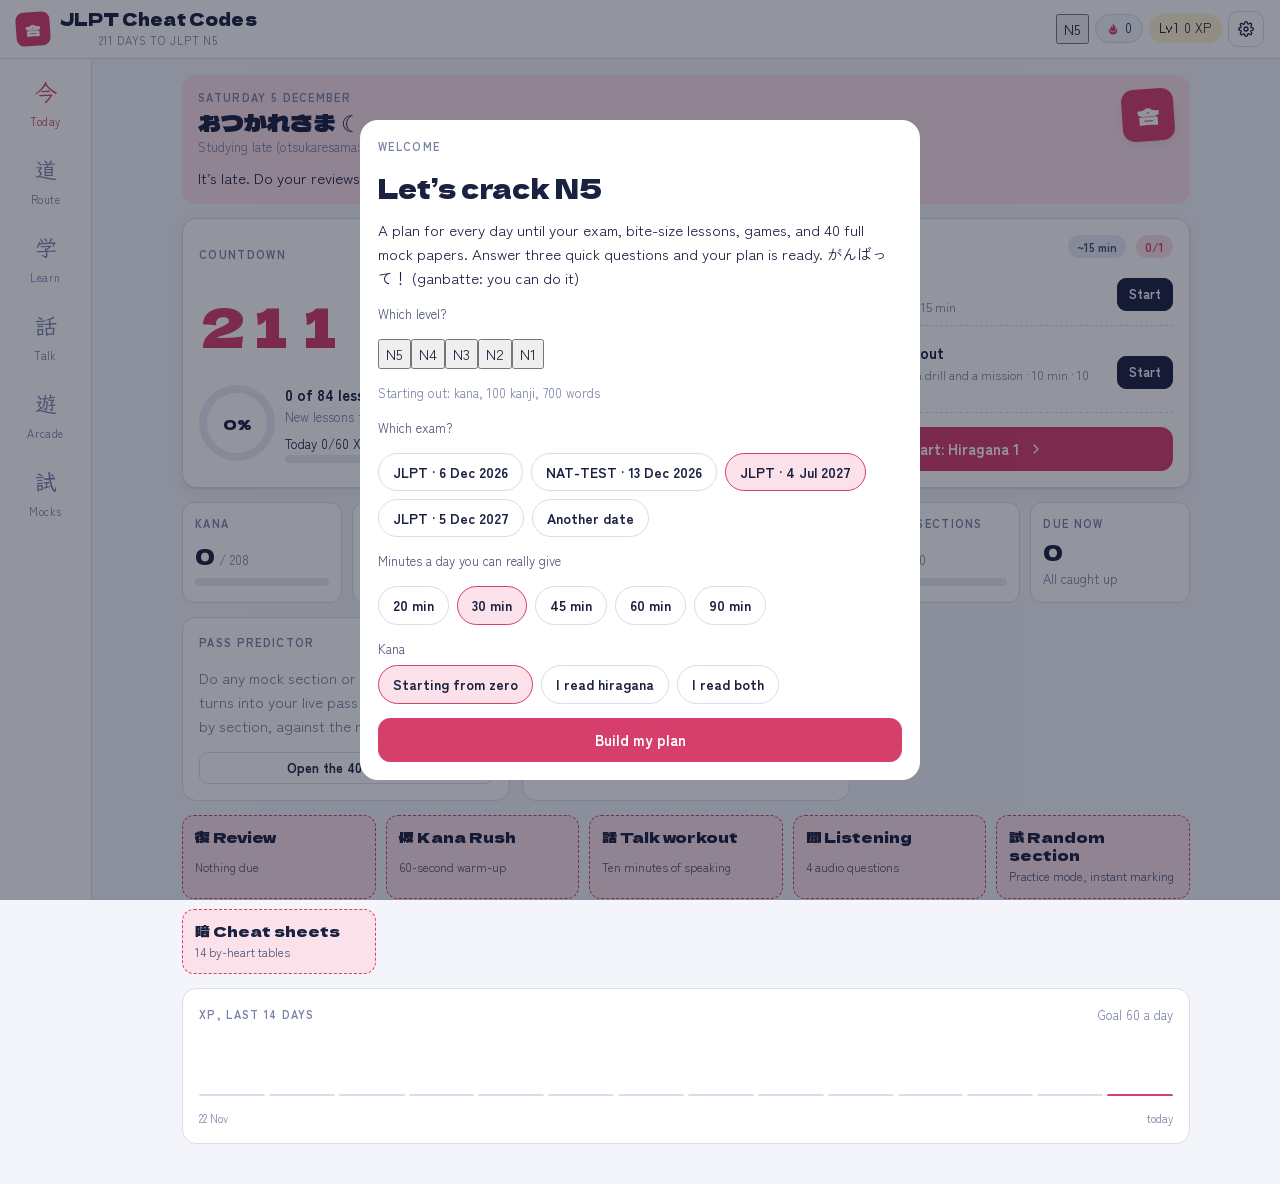
==== docs/index.html @ 8c256fee "Levels N5-N1, generated papers, Talk section, update checker Co-Authored-By: Claude Opus 5.5 <norepl" ====
<!doctype html>
<html lang="ja"><head><meta charset="utf-8"><meta name="viewport" content="width=device-width,initial-scale=1,viewport-fit=cover"><title>JLPT Cheat Codes</title><meta name="theme-color" content="#B3262E"><link rel="manifest" href="manifest.webmanifest"><link rel="icon" href="icon.svg" type="image/svg+xml"><link rel="apple-touch-icon" href="icon-192.png"><link rel="preconnect" href="https://fonts.googleapis.com"><link rel="preconnect" href="https://fonts.gstatic.com" crossorigin><link rel="stylesheet" href="https://fonts.googleapis.com/css2?family=Dela+Gothic+One&family=DotGothic16&family=Klee+One:wght@400;600&family=Zen+Kaku+Gothic+New:wght@400;500;700&display=swap"><style>

html{-webkit-text-size-adjust:100%}
/* Layout: app shell = sticky top bar + one scrolling view + bottom tab bar (left rail on wide screens).
   Identity: the JLPT answer sheet. Pink OMR ink, HB-pencil yellow for XP, indigo ink text, 合格 stamp. */
:root {
  --paper: #f3f5fa; --card: #ffffff; --ink: #1b2140; --ink2: #4b5375; --mute: #7a83a6; --line: #d8ddeb; --line2: #e8ebf4;
  --sheet: #d63f6b; --sheet2: #fbe2ea; --sheetink: #ffffff;
  --pencil: #e8a90a; --pencil2: #fff3cf;
  --good: #11865a; --good2: #dcf3e9; --bad: #c43434; --bad2: #fbe0e0; --warn: #b86e00; --warn2: #fdeed6;
  --shadow: 0 1px 2px rgba(27,33,64,.06), 0 4px 14px rgba(27,33,64,.06);
  --f-ui: "Zen Kaku Gothic New", "Hiragino Sans", "Noto Sans JP", "Noto Sans CJK JP", "Yu Gothic", system-ui, sans-serif;
  --f-disp: "Dela Gothic One", "Zen Kaku Gothic New", "Hiragino Sans", "Noto Sans CJK JP", system-ui, sans-serif;
  --f-glyph: "Klee One", "Hiragino Mincho ProN", "Noto Serif CJK JP", "Yu Mincho", serif;
  --f-pix: "DotGothic16", ui-monospace, "SFMono-Regular", Menlo, monospace;
  --r: 14px; --r2: 10px;
}
@media (prefers-color-scheme: dark) { :root:not([data-theme="light"]) {
  --paper: #0f1328; --card: #181e39; --ink: #e9ecf7; --ink2: #b3bad6; --mute: #8189ac; --line: #2c3459; --line2: #222a4b;
  --sheet: #ff6f97; --sheet2: #3b1d2c; --sheetink: #1a0f17;
  --pencil: #ffc73a; --pencil2: #3a3016;
  --good: #3fd69c; --good2: #143326; --bad: #ff7b7b; --bad2: #3c1a20; --warn: #ffb54d; --warn2: #3a2a12;
  --shadow: 0 1px 2px rgba(0,0,0,.3), 0 6px 18px rgba(0,0,0,.25); color-scheme: dark; } }
:root[data-theme="dark"] {
  --paper: #0f1328; --card: #181e39; --ink: #e9ecf7; --ink2: #b3bad6; --mute: #8189ac; --line: #2c3459; --line2: #222a4b;
  --sheet: #ff6f97; --sheet2: #3b1d2c; --sheetink: #1a0f17;
  --pencil: #ffc73a; --pencil2: #3a3016;
  --good: #3fd69c; --good2: #143326; --bad: #ff7b7b; --bad2: #3c1a20; --warn: #ffb54d; --warn2: #3a2a12;
  --shadow: 0 1px 2px rgba(0,0,0,.3), 0 6px 18px rgba(0,0,0,.25); color-scheme: dark; }

* { box-sizing: border-box; }
html, body { height: 100%; }
body { margin: 0; background: var(--paper); color: var(--ink); font: 15px/1.6 var(--f-ui); -webkit-tap-highlight-color: transparent; }
body::before { content: ""; position: fixed; inset: 0 0 auto; height: env(safe-area-inset-top, 0px); z-index: 30; background: var(--card); }
button, input, select { font: inherit; color: inherit; }
button { cursor: pointer; }
:focus-visible { outline: 3px solid var(--pencil); outline-offset: 2px; }
a { color: var(--sheet); }
h1, h2, h3 { text-wrap: balance; margin: 0; line-height: 1.25; }
.jp { font-family: var(--f-ui); }
.glyph { font-family: var(--f-glyph); }
.mute { color: var(--mute); }
.small { font-size: 13px; }
.num { font-variant-numeric: tabular-nums; }
[hidden] { display: none !important; }

/* ---------- shell ---------- */
.shell { min-height: 100%; display: grid; grid-template-rows: auto 1fr auto; }
.top { position: sticky; top: env(safe-area-inset-top, 0px); z-index: 20; background: var(--card); border-bottom: 1px solid var(--line);
  padding-block: 8px; padding-left: max(16px, env(safe-area-inset-left, 0px)); padding-right: max(16px, env(safe-area-inset-right, 0px));
  display: flex; align-items: center; gap: 10px; }
.brand { display: flex; align-items: center; gap: 10px; min-width: 0; background: none; border: 0; padding: 0; }
.seal { width: 34px; height: 34px; border-radius: 8px; border: 0; padding: 0; background: var(--sheet); color: var(--sheetink); display: grid; place-items: center;
  font: 15px/1 var(--f-disp); transform: rotate(-4deg); flex: none; cursor: pointer; transition: transform .2s; }
.seal:hover { transform: rotate(4deg) scale(1.06); }
.seal:active { transform: rotate(-10deg) scale(.92); }
.seal.big { width: 52px; height: 52px; border-radius: 12px; font-size: 22px; box-shadow: var(--shadow); }
.brand b { font: 17px/1.1 var(--f-disp); letter-spacing: .01em; white-space: nowrap; }
.brand small { display: block; font-size: 11px; color: var(--mute); letter-spacing: .08em; text-transform: uppercase; }
.chips { margin-left: auto; display: flex; gap: 6px; align-items: center; }
.chip { display: inline-flex; align-items: center; gap: 5px; border: 1px solid var(--line); background: var(--paper); border-radius: 999px;
  padding: 3px 10px; font-size: 13px; white-space: nowrap; }
.chip.xp { border-color: transparent; background: var(--pencil2); color: var(--ink); }
.chip.xp i { font-style: normal; font-family: var(--f-pix); }
.iconbtn { width: 36px; height: 36px; border-radius: 10px; border: 1px solid var(--line); background: var(--card); display: grid; place-items: center; flex: none; }
.iconbtn svg { width: 18px; height: 18px; }
main#view { padding-block: 16px calc(96px + env(safe-area-inset-bottom, 0px)); padding-left: max(16px, env(safe-area-inset-left, 0px)); padding-right: max(16px, env(safe-area-inset-right, 0px));
  width: 100%; max-width: 1040px; margin: 0 auto; min-width: 0; }
.tabs { position: fixed; left: 0; right: 0; bottom: 0; z-index: 20; background: var(--card); border-top: 1px solid var(--line);
  display: grid; grid-template-columns: repeat(5, 1fr);
  padding-bottom: env(safe-area-inset-bottom, 0px); padding-left: max(16px, env(safe-area-inset-left, 0px)); padding-right: max(16px, env(safe-area-inset-right, 0px)); }
.tabs button { border: 0; background: none; padding: 6px 2px 8px; display: grid; justify-items: center; gap: 0; color: var(--mute); }
.tabs .k { font: 22px/1.15 var(--f-glyph); font-weight: 600; }
.tabs .l { font-size: 11px; letter-spacing: .04em; }
.tabs button[aria-current="page"] { color: var(--sheet); }
.tabs button[aria-current="page"] .k { transform: scale(1.06); }
@media (min-width: 900px) {
  .shell { grid-template-columns: 92px 1fr; grid-template-rows: auto 1fr; }
  .top { grid-column: 1 / -1; }
  .tabs { position: sticky; top: 60px; align-self: start; height: calc(100vh - 60px); grid-template-columns: 1fr; grid-auto-rows: 78px;
    border-top: 0; border-right: 1px solid var(--line); padding: 12px 0 0; grid-column: 1; grid-row: 2; }
  main#view { grid-column: 2; grid-row: 2; }
  main#view { padding-bottom: 40px; }
}

/* ---------- generic blocks ---------- */
.stack { display: grid; gap: 14px; }
.row { display: flex; gap: 10px; align-items: center; flex-wrap: wrap; }
.grid { display: grid; gap: 12px; grid-template-columns: repeat(auto-fill, minmax(220px, 1fr)); }
.grid.two { grid-template-columns: repeat(auto-fill, minmax(300px, 1fr)); }
.card { background: var(--card); border: 1px solid var(--line); border-radius: var(--r); padding: 16px; min-width: 0; }
.card.flat { box-shadow: none; }
.card.lift { box-shadow: var(--shadow); }
.card h2 { font: 18px/1.3 var(--f-disp); }
.card h3 { font-size: 16px; font-weight: 700; }
.eyebrow { font-size: 11px; letter-spacing: .12em; text-transform: uppercase; color: var(--mute); font-weight: 700; }
.pagehead { display: grid; gap: 4px; margin-bottom: 4px; }
.pagehead h1 { font: 26px/1.2 var(--f-disp); }
.pagehead p { margin: 0; color: var(--ink2); max-width: 62ch; }
.back { border: 0; background: none; color: var(--ink2); padding: 0; display: inline-flex; gap: 6px; align-items: center; font-size: 14px; width: max-content; }
.btn { border: 1px solid var(--line); background: var(--card); border-radius: 12px; padding: 9px 16px; font-weight: 700; display: inline-flex; gap: 8px; align-items: center; justify-content: center; }
.btn.primary { background: var(--ink); color: var(--paper); border-color: var(--ink); }
.btn.pink { background: var(--sheet); color: var(--sheetink); border-color: var(--sheet); }
.btn.ghost { background: transparent; }
.btn.small { padding: 5px 11px; font-size: 13px; border-radius: 9px; }
.btn.block { width: 100%; }
.btn:disabled { opacity: .45; cursor: default; }
.btn:not(:disabled):active { transform: translateY(1px); }
.pill { display: inline-flex; align-items: center; gap: 4px; padding: 2px 9px; border-radius: 999px; font-size: 12px; font-weight: 700; background: var(--line2); color: var(--ink2); white-space: nowrap; }
.pill.good { background: var(--good2); color: var(--good); }
.pill.bad { background: var(--bad2); color: var(--bad); }
.pill.warn { background: var(--warn2); color: var(--warn); }
.pill.pink { background: var(--sheet2); color: var(--sheet); }
.pill.gold { background: var(--pencil2); color: var(--ink); }
.bar { height: 8px; border-radius: 99px; background: var(--line2); overflow: hidden; }
.bar > i { display: block; height: 100%; background: var(--sheet); border-radius: 99px; transition: width .4s; }
.bar.gold > i { background: var(--pencil); }
.bar.good > i { background: var(--good); }
.kv { display: grid; grid-template-columns: auto 1fr; gap: 4px 12px; }
.sep { height: 1px; background: var(--line); margin: 4px 0; }
.note { border-left: 3px solid var(--pencil); background: var(--pencil2); padding: 10px 12px; border-radius: 0 10px 10px 0; color: var(--ink); }
.note.pink { border-color: var(--sheet); background: var(--sheet2); }
.table-wrap { overflow-x: auto; }
table.t { border-collapse: collapse; width: 100%; min-width: 280px; }
table.t th, table.t td { border-bottom: 1px solid var(--line); padding: 7px 10px; text-align: left; vertical-align: top; }
table.t th { font-size: 12px; text-transform: uppercase; letter-spacing: .06em; color: var(--mute); }
.list { display: grid; gap: 8px; }
.li { display: flex; gap: 12px; align-items: center; padding: 12px 14px; border: 1px solid var(--line); border-radius: 12px; background: var(--card); text-align: left; width: 100%; }
.li .mark { width: 42px; height: 42px; border-radius: 10px; display: grid; place-items: center; font: 22px/1 var(--f-glyph); font-weight: 600; background: var(--sheet2); color: var(--sheet); flex: none; }
.li .body { min-width: 0; flex: 1; }
.li .body b { display: block; }
.li .body span { display: block; font-size: 13px; color: var(--mute); }
.li .end { margin-left: auto; display: grid; justify-items: end; gap: 4px; flex: none; }

/* ---------- home ---------- */
.hero { display: grid; gap: 14px; grid-template-columns: 1.3fr 1fr; }
@media (max-width: 760px) { .hero { grid-template-columns: 1fr; } }
.count { display: flex; gap: 16px; align-items: center; }
.count .big { font: 54px/1 var(--f-disp); color: var(--sheet); font-variant-numeric: tabular-nums; }
.count .lbl { font-size: 13px; color: var(--ink2); }
.ring { --p: 0; width: 76px; height: 76px; border-radius: 50%; background: conic-gradient(var(--pencil) calc(var(--p) * 1%), var(--line2) 0); display: grid; place-items: center; flex: none; }
.ring > span { width: 60px; height: 60px; border-radius: 50%; background: var(--card); display: grid; place-items: center; font: 15px/1 var(--f-disp); }
.mission .task { display: flex; gap: 10px; align-items: center; padding: 9px 0; border-bottom: 1px dashed var(--line); }
.mission .task:last-child { border-bottom: 0; }
.bub { width: 22px; height: 22px; border-radius: 50%; border: 2px solid var(--sheet); flex: none; display: grid; place-items: center; font-size: 12px; font-weight: 700; color: var(--sheet); background: var(--card); }
.bub.on { background: var(--sheet); color: var(--sheetink); }
.task .t { flex: 1; min-width: 0; }
.task .t small { color: var(--mute); display: block; font-size: 12px; }
.tiles { display: grid; gap: 10px; grid-template-columns: repeat(auto-fill, minmax(150px, 1fr)); }
.tile { background: var(--card); border: 1px solid var(--line); border-radius: 12px; padding: 12px; display: grid; gap: 6px; text-align: left; }
.tile .v { font: 22px/1.1 var(--f-disp); font-variant-numeric: tabular-nums; }
.tile .v small { font: 13px var(--f-ui); color: var(--mute); }
.quick { display: grid; gap: 10px; grid-template-columns: repeat(auto-fill, minmax(160px, 1fr)); }
.quick button { border: 1px dashed var(--sheet); background: var(--sheet2); color: var(--ink); border-radius: 12px; padding: 12px; text-align: left; display: grid; gap: 2px; }
.quick button b { font: 15px/1.2 var(--f-disp); }
.quick button span { font-size: 12px; color: var(--ink2); }
.spark { width: 100%; height: 56px; display: block; }

/* ---------- stepper (memorise / understand / test) ---------- */
.steps { display: grid; grid-template-columns: repeat(3, 1fr); gap: 6px; background: var(--line2); padding: 5px; border-radius: 14px; }
.steps button { border: 0; background: transparent; border-radius: 10px; padding: 8px 6px; display: grid; justify-items: center; gap: 0; color: var(--ink2); }
.steps button b { font: 15px/1.2 var(--f-disp); }
.steps button span { font-size: 11px; letter-spacing: .08em; text-transform: uppercase; }
.steps button[aria-selected="true"] { background: var(--card); color: var(--ink); box-shadow: var(--shadow); }
.steps button[aria-selected="true"] b { color: var(--sheet); }

/* ---------- flashcards ---------- */
.fc-wrap { display: grid; justify-items: center; gap: 12px; }
.fc { width: min(100%, 440px); min-height: 280px; perspective: 1000px; background: none; border: 0; padding: 0; }
.fc .in { position: relative; width: 100%; min-height: 280px; transition: transform .45s; transform-style: preserve-3d; }
.fc.flip .in { transform: rotateY(180deg); }
.fc .face { position: absolute; inset: 0; backface-visibility: hidden; -webkit-backface-visibility: hidden; background: var(--card); border: 1px solid var(--line);
  border-radius: 18px; box-shadow: var(--shadow); display: grid; place-items: center; padding: 18px; text-align: center; }
.fc .rear { transform: rotateY(180deg); }
.fc .big { font: 96px/1.1 var(--f-glyph); font-weight: 600; }
.fc .mid { font: 40px/1.2 var(--f-glyph); font-weight: 600; }
.fc .sub { color: var(--ink2); font-size: 15px; }
.fc .hint { position: absolute; bottom: 10px; left: 0; right: 0; font-size: 12px; color: var(--mute); }
@media (prefers-reduced-motion: reduce) { .fc .in { transition: none; } }
.fc-actions { display: grid; grid-template-columns: repeat(2, minmax(0, 1fr)); gap: 10px; width: min(100%, 440px); }
.dots { display: flex; gap: 4px; flex-wrap: wrap; justify-content: center; max-width: 440px; }
.dots i { width: 8px; height: 8px; border-radius: 50%; background: var(--line); }
.dots i.on { background: var(--sheet); }
.dots i.ok { background: var(--good); }

/* ---------- quiz ---------- */
.quiz { display: grid; gap: 14px; max-width: 720px; }
.qhead { display: flex; gap: 10px; align-items: center; }
.qhead .bar { flex: 1; }
.combo { font: 14px/1 var(--f-pix); color: var(--pencil); min-width: 40px; text-align: right; }
.prompt { background: var(--card); border: 1px solid var(--line); border-radius: 16px; padding: 18px; text-align: center; }
.prompt .q { font-size: 20px; line-height: 1.7; }
.prompt .q.huge { font: 72px/1.15 var(--f-glyph); font-weight: 600; }
.prompt .q.large { font: 36px/1.3 var(--f-glyph); font-weight: 600; }
.prompt .ask { font-size: 13px; color: var(--mute); margin-bottom: 6px; }
.opts { display: grid; gap: 8px; }
.opts.two { grid-template-columns: repeat(2, minmax(0, 1fr)); }
.opt { display: flex; gap: 12px; align-items: center; text-align: left; border: 1.5px solid var(--line); background: var(--card); border-radius: 12px; padding: 11px 14px; font-size: 17px; min-height: 52px; width: 100%; }
.opt .o { width: 26px; height: 26px; border-radius: 50%; border: 2px solid var(--sheet); color: var(--sheet); font-size: 13px; font-weight: 800; display: grid; place-items: center; flex: none; }
.opt:hover:not(:disabled) { border-color: var(--sheet); }
.opt.sel { border-color: var(--sheet); background: var(--sheet2); }
.opt.sel .o { background: var(--sheet); color: var(--sheetink); }
.opt.ok { border-color: var(--good); background: var(--good2); }
.opt.ok .o { background: var(--good); border-color: var(--good); color: var(--card); }
.opt.no { border-color: var(--bad); background: var(--bad2); }
.opt.no .o { background: var(--bad); border-color: var(--bad); color: var(--card); }
.opt:disabled { cursor: default; }
.feedback { border-radius: 12px; padding: 10px 14px; font-size: 14px; }
.feedback.ok { background: var(--good2); color: var(--ink); border-left: 4px solid var(--good); }
.feedback.no { background: var(--bad2); color: var(--ink); border-left: 4px solid var(--bad); }
.shake { animation: shake .35s; }
@keyframes shake { 20% { transform: translateX(-6px); } 40% { transform: translateX(6px); } 60% { transform: translateX(-4px); } 80% { transform: translateX(4px); } }
@media (prefers-reduced-motion: reduce) { .shake { animation: none; } }
.result { text-align: center; display: grid; gap: 10px; justify-items: center; padding: 10px 0; }
.result .score { font: 56px/1 var(--f-disp); }
.stamp { display: inline-grid; place-items: center; width: 120px; height: 120px; border: 5px solid var(--sheet); color: var(--sheet); border-radius: 50%;
  font: 34px/1 var(--f-disp); transform: rotate(-12deg); opacity: .92; position: relative; }
.stamp::after { content: ""; position: absolute; inset: 6px; border: 2px solid var(--sheet); border-radius: 50%; }
.stamp.fail { border-color: var(--mute); color: var(--mute); }
.stamp.fail::after { border-color: var(--mute); }
.stamp.pop { animation: stamp .5s cubic-bezier(.2,1.6,.4,1); }
@keyframes stamp { from { transform: rotate(-12deg) scale(2.2); opacity: 0; } to { transform: rotate(-12deg) scale(1); opacity: .92; } }
@media (prefers-reduced-motion: reduce) { .stamp.pop { animation: none; } }

/* ---------- kana / kanji grids ---------- */
.kgrid { display: grid; grid-template-columns: repeat(5, minmax(0, 1fr)); gap: 6px; max-width: 520px; }
.kcell { border: 1px solid var(--line); background: var(--card); border-radius: 10px; padding: 6px 2px; display: grid; justify-items: center; gap: 0; }
.kcell b { font: 30px/1.15 var(--f-glyph); font-weight: 600; }
.kcell span { font-size: 11px; color: var(--mute); }
.kcell.ok { border-color: var(--good); background: var(--good2); }
.kcell.blank { visibility: hidden; }
.pairs { display: grid; gap: 10px; grid-template-columns: repeat(auto-fill, minmax(230px, 1fr)); }
.pair { display: flex; gap: 12px; align-items: center; }
.pair .gl { font: 54px/1 var(--f-glyph); font-weight: 600; min-width: 64px; text-align: center; }
.kjgrid { display: grid; gap: 6px; grid-template-columns: repeat(auto-fill, minmax(54px, 1fr)); }
.kj { border: 1px solid var(--line); background: var(--card); border-radius: 10px; font: 28px/1.4 var(--f-glyph); font-weight: 600; padding: 4px 0; }
.kj.ok { border-color: var(--good); background: var(--good2); }
.kj.seen { border-color: var(--pencil); }
.ex { display: grid; gap: 6px; }
.ex .exl { display: flex; gap: 10px; align-items: baseline; flex-wrap: wrap; }
.ex .exl b { font-size: 18px; }
.say { border: 1px solid var(--line); background: var(--card); width: 32px; height: 32px; border-radius: 50%; display: inline-grid; place-items: center; flex: none; color: var(--sheet); }
.say svg { width: 15px; height: 15px; }
.search { width: 100%; border: 1px solid var(--line); background: var(--card); border-radius: 12px; padding: 10px 12px; }
.seg { display: inline-flex; border: 1px solid var(--line); border-radius: 10px; overflow: hidden; }
.seg button { border: 0; background: var(--card); padding: 6px 12px; font-size: 13px; }
.seg button[aria-pressed="true"] { background: var(--ink); color: var(--paper); }
select.sel { border: 1px solid var(--line); background: var(--card); border-radius: 10px; padding: 8px 10px; max-width: 100%; min-width: 0; }
input.field { border: 1px solid var(--line); background: var(--card); border-radius: 10px; padding: 8px 10px; max-width: 100%; min-width: 0; }
label.fl { display: grid; gap: 4px; font-size: 13px; color: var(--ink2); }

/* ---------- grammar ---------- */
.gpt { border: 1px solid var(--line); border-radius: 14px; background: var(--card); padding: 14px 16px; display: grid; gap: 8px; }
.gpt .pat { font: 17px/1.5 var(--f-ui); font-weight: 700; color: var(--sheet); }
.gpt .tip { font-size: 13px; color: var(--ink2); background: var(--line2); border-radius: 8px; padding: 6px 10px; }
.gex { display: flex; gap: 8px; align-items: flex-start; }
.gex .jp { font-size: 17px; }
.gex .en { font-size: 13px; color: var(--mute); }

/* ---------- vault ---------- */
.vrow { display: grid; grid-template-columns: minmax(0, 1fr) minmax(0, 1.2fr); gap: 10px; padding: 9px 0; border-bottom: 1px dashed var(--line); align-items: center; }
.vrow .a { font-weight: 700; font-size: 16px; }
.vrow .b { color: var(--ink2); }
.vrow .b.cover { background: var(--line2); color: transparent; border-radius: 6px; cursor: pointer; user-select: none; }

/* ---------- arcade ---------- */
.arcade { display: grid; gap: 12px; grid-template-columns: repeat(auto-fill, minmax(240px, 1fr)); }
.game { border: 0; border-radius: 16px; padding: 16px; text-align: left; display: grid; gap: 6px; background: var(--ink); color: var(--paper); position: relative; overflow: hidden; min-height: 130px; }
.game .gk { position: absolute; right: -6px; bottom: -18px; font: 92px/1 var(--f-glyph); font-weight: 600; opacity: .14; }
.game b { font: 19px/1.2 var(--f-disp); }
.game span { font-size: 13px; opacity: .85; max-width: 26ch; }
.game .hi { font: 13px var(--f-pix); color: var(--pencil); }
.hud { display: flex; gap: 10px; align-items: center; font-family: var(--f-pix); font-size: 16px; }
.hud .box { border: 1px solid var(--line); background: var(--card); border-radius: 10px; padding: 4px 10px; }
.hud .timer { color: var(--sheet); }
.lives i { color: var(--sheet); font-style: normal; }
.arena { min-height: 300px; display: grid; gap: 14px; align-content: start; }
.match { display: grid; grid-template-columns: repeat(4, minmax(0, 1fr)); gap: 8px; }
.mt { min-height: 74px; border-radius: 12px; border: 1.5px solid var(--line); background: var(--card); font-size: 15px; padding: 6px; }
.mt.k { font: 30px/1 var(--f-glyph); font-weight: 600; }
.mt.sel { border-color: var(--sheet); background: var(--sheet2); }
.mt.done { visibility: hidden; }
.mt.bad { border-color: var(--bad); }
@media (max-width: 420px) { .match { grid-template-columns: repeat(3, minmax(0, 1fr)); } }

/* ---------- mock exam ---------- */
.papers { display: grid; gap: 8px; grid-template-columns: repeat(auto-fill, minmax(104px, 1fr)); }
.paper { border: 1px solid var(--line); background: var(--card); border-radius: 12px; padding: 10px; text-align: left; display: grid; gap: 4px; position: relative; min-height: 92px; }
.paper .pn { font: 24px/1 var(--f-disp); }
.paper .sec3 { display: flex; gap: 4px; }
.paper .sec3 i { flex: 1; height: 6px; border-radius: 3px; background: var(--line2); }
.paper .sec3 i.on { background: var(--sheet); }
.paper .mini-stamp { position: absolute; top: 8px; right: 8px; font: 12px/1 var(--f-disp); color: var(--sheet); border: 2px solid var(--sheet); border-radius: 50%;
  width: 40px; height: 40px; display: grid; place-items: center; transform: rotate(-12deg); }
.exambar { position: sticky; top: calc(env(safe-area-inset-top, 0px) + 53px); z-index: 10; background: var(--card); border: 1px solid var(--line); border-radius: 12px;
  padding: 8px 12px; display: flex; gap: 10px; align-items: center; box-shadow: var(--shadow); }
.exambar .clock { font: 20px/1 var(--f-pix); color: var(--sheet); min-width: 64px; }
.exambar .clock.low { color: var(--bad); }
.mh { border-left: 5px solid var(--ink); background: var(--card); border-radius: 0 12px 12px 0; padding: 10px 14px; display: grid; gap: 4px; }
.mh .mn { display: inline-block; border: 2px solid var(--ink); padding: 0 8px; font-weight: 800; margin-right: 8px; }
.mh .ja { font-size: 15px; line-height: 1.7; }
.mh .en { font-size: 12px; color: var(--mute); }
.qcard { background: var(--card); border: 1px solid var(--line); border-radius: 14px; padding: 14px; display: grid; gap: 10px; scroll-margin-top: 130px; }
.qcard .qn { display: inline-grid; place-items: center; min-width: 30px; height: 26px; border: 1.5px solid var(--ink); font-weight: 800; padding: 0 4px; margin-right: 8px; font-size: 14px; }
.qcard .stem { font-size: 18px; line-height: 1.9; }
.qcard.wrong { border-color: var(--bad); }
.qcard.right { border-color: var(--good); }
.ul { text-decoration: underline; text-decoration-thickness: 2px; text-underline-offset: 5px; }
.blank, .ulb { white-space: nowrap; }
.sl { display: inline-block; width: 58px; border-bottom: 2px solid var(--ink); margin: 0 3px; height: 1.3em; vertical-align: baseline; }
.sl.star { text-align: center; border-bottom-color: var(--sheet); color: var(--sheet); font-weight: 800; }
.bx { display: inline-grid; place-items: center; min-width: 28px; height: 24px; border: 1.5px solid var(--ink); font-size: 13px; font-weight: 800; margin: 0 3px; padding: 0 3px; line-height: 1; vertical-align: middle; }
.pbox { border: 1.5px solid var(--ink); border-radius: 6px; padding: 12px 14px; background: var(--card); font-size: 17px; line-height: 1.9; }
.pbox .pt { text-align: center; font-weight: 800; margin-bottom: 4px; }
.pbox p { margin: 0 0 .5em; text-indent: 1em; }
.lead, .intro { font-size: 15px; color: var(--ink2); }
.jbox { border: 1.5px solid var(--ink); border-radius: 6px; padding: 10px; background: var(--card); }
.jbox .jt { text-align: center; font-weight: 800; margin-bottom: 6px; }
.jtab { border-collapse: collapse; width: 100%; min-width: 300px; font-size: 15px; }
.jtab th, .jtab td { border: 1px solid var(--ink2); padding: 5px 8px; text-align: center; }
.jtab th { background: var(--line2); }
.jn { font-size: 14px; margin-top: 6px; }
.why { font-size: 14px; background: var(--line2); border-radius: 10px; padding: 8px 12px; }
.script { font-size: 14px; background: var(--line2); border-radius: 10px; padding: 8px 12px; display: grid; gap: 3px; }
.script b { color: var(--sheet); margin-right: 4px; }
.playbtn { display: inline-flex; align-items: center; gap: 8px; border: 2px solid var(--sheet); color: var(--sheet); background: var(--card); border-radius: 999px; padding: 6px 14px; font-weight: 800; }
.playbtn.playing { background: var(--sheet); color: var(--sheetink); }
.playbtn:disabled { border-color: var(--line); color: var(--mute); }
.scene { display: inline-block; background: var(--pencil2); border-radius: 6px; padding: 0 6px; font-size: 12px; font-weight: 800; margin-right: 6px; }
.omr { display: grid; grid-template-columns: repeat(auto-fill, minmax(118px, 1fr)); gap: 6px 12px; }
.omr button { border: 0; background: none; display: flex; gap: 6px; align-items: center; padding: 3px 0; font-size: 13px; }
.omr .n { width: 26px; text-align: right; font-weight: 700; }
.omr .bb { display: flex; gap: 3px; }
.omr .bb i { width: 14px; height: 14px; border-radius: 50%; border: 1.5px solid var(--sheet); }
.omr .bb i.on { background: var(--sheet); }
.omr .bb i.ok { background: var(--good); border-color: var(--good); }
.omr .bb i.no { background: var(--bad); border-color: var(--bad); }
.scorebig { display: grid; gap: 10px; grid-template-columns: repeat(auto-fill, minmax(150px, 1fr)); }
.sb { border: 1px solid var(--line); border-radius: 12px; padding: 12px; background: var(--card); display: grid; gap: 4px; }
.sb .v { font: 26px/1 var(--f-disp); font-variant-numeric: tabular-nums; }
.sb.good { border-color: var(--good); }
.sb.bad { border-color: var(--bad); }

/* ---------- plan ---------- */
.week { display: grid; gap: 8px; }
.week h3 { font: 15px var(--f-disp); color: var(--ink2); margin-top: 6px; }
.sess { display: grid; grid-template-columns: auto 1fr auto; gap: 12px; align-items: center; padding: 10px 12px; border: 1px solid var(--line); border-radius: 12px; background: var(--card); text-align: left; width: 100%; }
.sess .d { width: 46px; text-align: center; }
.sess .d b { display: block; font: 18px/1 var(--f-disp); }
.sess .d span { font-size: 11px; color: var(--mute); }
.sess.today { border: 2px solid var(--sheet); }
.sess.done { opacity: .62; }
.sess .tags { display: flex; gap: 4px; flex-wrap: wrap; }
.phase { font-size: 11px; font-weight: 800; letter-spacing: .08em; text-transform: uppercase; }
.codes { display: grid; gap: 10px; grid-template-columns: repeat(auto-fill, minmax(260px, 1fr)); }
.code { border: 1px solid var(--line); border-radius: 14px; background: var(--card); padding: 14px; display: grid; gap: 6px; }
.code .cn { font: 12px var(--f-pix); color: var(--sheet); letter-spacing: .1em; }
.code b { font-size: 16px; }
.code p { margin: 0; font-size: 14px; color: var(--ink2); }
.math { display: grid; gap: 8px; }
.mbar { display: grid; grid-template-columns: 120px 1fr 64px; gap: 10px; align-items: center; font-size: 13px; }
.mbar .track { position: relative; height: 18px; background: var(--line2); border-radius: 6px; overflow: hidden; }
.mbar .track i { position: absolute; inset: 0 auto 0 0; background: var(--good); opacity: .35; }
.mbar .track b { position: absolute; top: -2px; bottom: -2px; width: 2px; background: var(--bad); }

/* ---------- overlays ---------- */
.toast { position: fixed; left: 50%; bottom: calc(80px + env(safe-area-inset-bottom, 0px)); transform: translateX(-50%); z-index: 50; display: grid; gap: 6px; justify-items: center; pointer-events: none; }
.toast div { background: var(--ink); color: var(--paper); border-radius: 999px; padding: 8px 16px; font-weight: 700; box-shadow: var(--shadow); animation: up .25s; white-space: nowrap; }
.toast div.xp { background: var(--pencil); color: #1b2140; font-family: var(--f-pix); }
@keyframes up { from { transform: translateY(10px); opacity: 0; } }
.sheet { position: fixed; inset: 0; z-index: 60; background: rgba(15,19,40,.45); display: grid; align-items: end; justify-items: center; }
.sheet .panel { background: var(--card); width: min(100%, 560px); max-height: 90vh; overflow: auto; border-radius: 18px 18px 0 0; padding: 18px;
  padding-bottom: calc(18px + env(safe-area-inset-bottom, 0px)); display: grid; gap: 14px; }
@media (min-width: 700px) { .sheet { align-items: center; } .sheet .panel { border-radius: 18px; } }
.confetti { position: fixed; inset: 0; pointer-events: none; z-index: 70; }

/* ---------- additions ---------- */
.ico { display: inline-grid; place-items: center; width: 16px; height: 16px; flex: none; }
.ico svg { width: 100%; height: 100%; }
.chip .ico { width: 14px; height: 14px; color: var(--sheet); }
.btn .ico { width: 16px; height: 16px; }
.hide-sm { }
@media (max-width: 520px) { .hide-sm { display: none !important; } .brand small { display: none; } .chip { padding: 3px 8px; } }
.lvl { font-size: 12px; color: var(--ink2); }
.taskbtn { margin-left: auto; }
.empty { text-align: center; color: var(--mute); padding: 18px 10px; }
.center { text-align: center; }
.mt8 { margin-top: 8px; }
.wrap { flex-wrap: wrap; }
.grow { flex: 1; min-width: 0; }
.big-ja { font: 40px/1.3 var(--f-glyph); font-weight: 600; }
.mid-ja { font: 24px/1.4 var(--f-glyph); font-weight: 600; }
.chipset { display: flex; flex-wrap: wrap; gap: 8px; }
.chipset button { border: 1.5px solid var(--line); background: var(--card); border-radius: 999px; padding: 7px 14px; font-weight: 700; font-size: 14px; }
.chipset button[aria-pressed="true"] { border-color: var(--sheet); background: var(--sheet2); color: var(--ink); }
.phasebar { display: flex; height: 26px; border-radius: 8px; overflow: hidden; font-size: 11px; font-weight: 800; }
.phasebar span { display: grid; place-items: center; color: var(--paper); white-space: nowrap; overflow: hidden; min-width: 0; padding: 0 4px; }
.phasebar .p1 { background: var(--ink2); } .phasebar .p2 { background: var(--sheet); } .phasebar .p3 { background: var(--good); } .phasebar .p4 { background: var(--pencil); color: #1b2140; }
.ctx { font-size: 15px; line-height: 1.8; padding: 8px 12px; background: var(--line2); border-radius: 10px; }
.ctx mark { background: var(--pencil2); color: var(--ink); border-bottom: 2px solid var(--pencil); padding: 0 2px; }
.wl { display: grid; grid-template-columns: auto minmax(0, 1fr) auto; gap: 4px 12px; align-items: center; }
.wl .w { font-size: 18px; font-weight: 700; }
.wl .w small { display: block; font-size: 12px; color: var(--mute); font-weight: 500; }
.wl .m { color: var(--ink2); font-size: 14px; }
.kjcard { display: grid; grid-template-columns: 76px minmax(0, 1fr); gap: 12px; align-items: start; }
.kjcard .gl { font: 64px/1 var(--f-glyph); font-weight: 600; text-align: center; padding-top: 4px; }
.rd { font-size: 13px; color: var(--ink2); }
.rd b { color: var(--ink); font-weight: 700; }
.explore { display: grid; gap: 10px; }
.explore .out { font: 26px/1.4 var(--f-glyph); font-weight: 600; color: var(--sheet); min-height: 1.4em; word-break: break-all; }
.formtab td:first-child { color: var(--mute); font-size: 13px; white-space: nowrap; }
.formtab td:last-child { font-size: 17px; font-weight: 700; }
.irr { color: var(--sheet); font-weight: 800; }
.sparkbars { display: flex; align-items: flex-end; gap: 4px; height: 56px; }
.sparkbars i { flex: 1; background: var(--line); border-radius: 3px 3px 0 0; min-height: 2px; }
.sparkbars i.on { background: var(--pencil); }
.sparkbars i.today { background: var(--sheet); }
.sparklbl { display: flex; justify-content: space-between; font-size: 11px; color: var(--mute); }
.verdict { font: 18px/1.2 var(--f-disp); }
.verdict.good { color: var(--good); } .verdict.bad { color: var(--bad); } .verdict.warn { color: var(--warn); }
.intro-card { display: grid; gap: 12px; justify-items: start; }
.toggle { display: inline-flex; align-items: center; gap: 8px; font-size: 14px; cursor: pointer; }
.toggle input { width: 18px; height: 18px; accent-color: var(--sheet); }
textarea.field { width: 100%; min-height: 110px; border: 1px solid var(--line); background: var(--card); border-radius: 10px; padding: 8px 10px; font: 12px/1.4 ui-monospace, Menlo, monospace; color: var(--ink); }
.optlist { display: grid; gap: 4px; font-size: 14px; }
.lockmsg { font-size: 13px; color: var(--mute); }
.cnt { font: 13px var(--f-pix); color: var(--mute); }
.qcard .opts .opt { font-size: 16px; min-height: 46px; padding: 9px 12px; }
.qcard .opts .opt .o { width: 24px; height: 24px; }
.hidden-opt { color: var(--mute); font-style: italic; }
.hl { outline: 3px solid var(--pencil); outline-offset: 2px; }
.gamegrid-note { font-size: 12px; color: var(--mute); }
.big-num { font: 46px/1 var(--f-disp); font-variant-numeric: tabular-nums; }
.prompt .meta { font-size: 13px; color: var(--ink2); margin-top: 6px; }
.prompt .pre { text-align: left; margin-bottom: 10px; }
.prompt .stem { font-size: 18px; line-height: 1.9; text-align: left; }
@media (max-width: 420px) { .hide-xs { display: none; } .brand b { font-size: 15px; } .top { gap: 8px; } .count .big { font-size: 46px; } .pagehead h1 { font-size: 23px; } }
.opt span { min-width: 0; overflow-wrap: anywhere; }
.qcard .stem span { overflow-wrap: anywhere; }
details summary { cursor: pointer; color: var(--sheet); }
.qcard > .row .qn { margin-right: 0; }

/* ---------- personal touches ---------- */
.greet { display: flex; gap: 14px; align-items: flex-start; background: var(--sheet2); border-radius: var(--r); padding: 14px 16px; }
.gh { font: 23px/1.25 var(--f-disp); margin: 2px 0 0; overflow-wrap: anywhere; }
.gnote { margin: 8px 0 0; font-size: 15px; line-height: 1.6; }
.pep { font: 700 19px/1.5 var(--f-ui); margin: 0; }
.toast div.love { background: var(--sheet); color: var(--sheetink); white-space: normal; max-width: min(92vw, 420px); text-align: center; border-radius: 16px; }
@media (max-width: 420px) { .gh { font-size: 20px; } .greet { padding: 12px 14px; } }
.bub.part { border-style: dashed; background: var(--pencil2); }
pre.diag { margin: 0; white-space: pre-wrap; overflow-wrap: anywhere; font: 12px/1.5 ui-monospace, SFMono-Regular, Menlo, monospace; background: var(--line2); border-radius: 10px; padding: 10px 12px; color: var(--ink); }
/* rescue screen (shown only if the app cannot start) */
.rescue pre { white-space: pre-wrap; word-break: break-word; margin: 0; font-size: 12px; }
.rescue textarea { min-height: 120px; font-size: 11px; }

</style></head>
<body>
<div class="shell" id="app">
<header class="top">
<button class="seal" id="seal" type="button" aria-label="Pep talk" title="Pep talk">合</button><button class="brand" id="brand" type="button" aria-label="Go to Today"><span><b>JLPT Cheat Codes</b><small id="brand-sub"></small></span></button>
<div class="chips"><span class="chip" id="chip-streak"></span><span class="chip xp" id="chip-xp"></span><button class="iconbtn" id="btn-set" type="button" aria-label="Settings"></button></div>
</header>
<main id="view"></main>
<nav class="tabs" id="tabs" aria-label="Sections"></nav>
</div>
<div class="toast" id="toast" aria-live="polite"></div>
<script>/* Rescue screen. Runs before the app and is written in plain ES5, so it still works when the app itself cannot start
   (a startup error, or a phone whose web engine is too old for the app's code). If the app has not drawn its first
   screen by the time all scripts have run, the page shell calls window.__rescue() and this shows a way out instead
   of a blank page. It never touches saved progress, except to read it for the backup code. */
(function () {
  var errs = [];
  function note(m) { m = String(m || 'error').slice(0, 220); if (errs.length < 6 && errs.indexOf(m) < 0) errs.push(m); }
  window.addEventListener('error', function (e) { note((e && e.message) + (e && e.lineno ? ' (line ' + e.lineno + ')' : '')); });
  function savedCode() {
    var list = [], best = '', bestAt = -2;
    try { if (window.AndroidApp && AndroidApp.load) list.push(AndroidApp.load()); } catch (e) {}
    try { list.push(localStorage.getItem('n5cc.v1')); } catch (e) {}
    for (var i = 0; i < list.length; i++) {
      var raw = list[i], at = -1;
      if (!raw) continue;
      try { at = JSON.parse(raw).updated || 0; } catch (e) {}
      if (at > bestAt) { bestAt = at; best = raw; }
    }
    return best;
  }
  function el(tag, cls, text) { var x = document.createElement(tag); if (cls) x.className = cls; if (text != null) x.textContent = text; return x; }
  window.__rescue = function (err) {
    if (window.__rescued) return;
    window.__rescued = true;
    if (err) note(err.message || err);
    var ua = navigator.userAgent || '', android = (ua.match(/Android [\d.]+/) || [''])[0], engine = (ua.match(/Chrome\/\d+/) || [''])[0];
    var host = document.getElementById('view') || document.body;
    host.innerHTML = '';
    var card = el('div', 'card stack rescue');
    card.appendChild(el('h2', null, 'The app couldn’t open'));
    card.appendChild(el('p', null, 'Your progress is saved on this device — nothing is lost. Tap Try again. If this keeps happening, send a screenshot of this screen.'));
    var row = el('div', 'row');
    var retry = el('button', 'btn primary', 'Try again');
    retry.type = 'button';
    retry.onclick = function () { location.reload(); };
    var copy = el('button', 'btn ghost', 'Copy backup code');
    copy.type = 'button';
    var box = el('textarea', 'field');
    box.readOnly = true;
    box.style.display = 'none';
    box.setAttribute('aria-label', 'Backup code');
    copy.onclick = function () {
      var code = savedCode();
      if (!code) { copy.textContent = 'No saved progress found'; return; }
      box.value = code;
      box.style.display = 'block';
      box.focus();
      box.select();
      var ok = false;
      try { ok = document.execCommand('copy'); } catch (e) {}
      copy.textContent = ok ? 'Copied ✓' : 'Long-press the code below to copy it';
    };
    row.appendChild(retry);
    row.appendChild(copy);
    card.appendChild(row);
    card.appendChild(box);
    card.appendChild(el('pre', 'mute small', (errs.join('\n') || 'The app stopped while starting.') + '\nApp 2.0.0' + (android ? ' · ' + android : '') + (engine ? ' · ' + engine : '')));
    host.appendChild(card);
  };
}());
</script>
<script>/* Kana: basic 46 + dakuten + yoon for both scripts, with original memory hooks. */
window.KANA = (function () {
  // kana | romaji | memory hook
  const H = `あ|a|A cross stuck through an apple: bite it and say "Ah!"
い|i|Two eels standing side by side: "ii" (ee)
う|u|Someone doubled over with a little hat: "Ugh, my stomach"
え|e|A dancer with a feather on her head, kicking: "Eh?"
お|o|A golfer: cross is the club, the dot is the ball flying off: "Oh!"
か|ka|A karate chop (力) with a spark flying off: "Ka!"
き|ki|An old-fashioned key: two teeth on top, a loop below
く|ku|A cuckoo's open beak: "ku, ku"
け|ke|A keg on its side with a tap on the left
こ|ko|Two lines like a coin slot: ko = coin
さ|sa|A samurai sword through a curved handle
し|shi|A fish hook: she goes fishing
す|su|A swing seat with a loop: "su-ing" on the swing
せ|se|A sail and mast: say "se" to set sail
そ|so|A zigzag thread being sewn: sew = so
た|ta|Looks like the letters t and a written together: ta
ち|chi|A cheerleader's number 5 with a little cap on top
つ|tsu|A single wave curling over: tsu-nami
て|te|A tennis racket handle bent down: te
と|to|A toe with a thorn sticking into it
な|na|A nun praying next to a cross: na
に|ni|A knee (left line) next to two short lines
ぬ|nu|Noodles with a loop at the end (め has no loop)
ね|ne|A cat (neko) with a curled tail: the loop is the tail
の|no|A "No entry" sign: a circle with a slash
は|ha|An H with an "a" hanging off it: "Ha!"
ひ|hi|A big grin: "hee hee"
ふ|fu|Mount Fuji with two little clouds at its sides
へ|he|The simplest hill you can draw: "heh"
ほ|ho|は with an extra roof bar: a ho-tel sign
ま|ma|Mama with two arms crossing over a loop
み|mi|A music note "mi" swirling into a cross-tail
む|mu|A cow with a horn and a swishing tail: "moo"
め|me|An eye (め = eye!) with a squiggle; no loop (ぬ has one)
も|mo|A fish hook with two worms: "more worms"
や|ya|A yak with a horn: ya
ゆ|yu|A U-turn sign with a line straight through it
よ|yo|A yo-yo hanging under a little crossbar
ら|ra|A rapper holding a mic upside down
り|ri|Two reeds by the river
る|ru|A route that ends in a loop (ろ has no loop)
れ|re|A man kneeling with one leg kicked out (ね has a loop)
ろ|ro|A road with a sharp turn and no loop
わ|wa|A man waving with a big curved arm (ね ends in a loop)
を|o|A man with a hat doing a kick: used only as the particle を (o)
ん|n|A lazy handwritten "n"`;
  const K = `ア|a|An axe chopping wood: "Ah!"
イ|i|An easel standing up
ウ|u|う with a roof on top
エ|e|An elevator: top floor, shaft, ground floor
オ|o|An opera singer with arms spread: "Oh!"
カ|ka|か without its spark
キ|ki|A key with two teeth
ク|ku|A cook's tall hat bent over
ケ|ke|A keg tipped with a tap (ク has no third stroke through)
コ|ko|A corner: ko-rner
サ|sa|A saddle with two posts
シ|shi|She smiles: two dots side by side, the last stroke sweeps UP
ス|su|A superhero cape flying in the wind
セ|se|Same shape family as せ
ソ|so|A needle sewing DOWN: one dot, one long stroke downward
タ|ta|ク with a tongue sticking out
チ|chi|A cheerleader with a pompom on top
ツ|tsu|Tsunami from above: two dots on top, the stroke sweeps DOWN
テ|te|A telephone pole
ト|to|A totem pole with one branch
ナ|na|A knife: ナイフ starts with ナ
ニ|ni|Two lines: 二 means 2, read ni
ヌ|nu|Chopsticks catching a noodle
ネ|ne|A necktie on a little person
ノ|no|A single slash: "No"
ハ|ha|Two lines laughing: "ha ha"
ヒ|hi|A heel kicking: hi-ya!
フ|fu|A fool's hook
ヘ|he|Same as へ
ホ|ho|A holy cross with two legs
マ|ma|Mama's open mouth shouting "Ma!"
ミ|mi|Three lines: "me" counting three
ム|mu|A flexed arm muscle: mu-scle
メ|me|An X marks "me"
モ|mo|も without the hook
ヤ|ya|A yak horn
ユ|yu|A U-turn sign (コ has the gap on the left)
ヨ|yo|A backwards E: yo
ラ|ra|フ wearing a flat cap
リ|ri|Same as り
ル|ru|Two roots of a tree
レ|re|A check mark
ロ|ro|A box, like the kanji 口 (mouth)
ワ|wa|A wine glass seen from the side (ウ has a dot on top)
ヲ|o|The particle を in katakana; almost never used
ン|n|One dot, stroke rising UP (ソ goes down)`;
  function parse(t) { return t.split("\n").map(l => { const [k, r, h] = l.split("|"); return { k, r, h }; }); }
  const DAK = [["が","ga"],["ぎ","gi"],["ぐ","gu"],["げ","ge"],["ご","go"],["ざ","za"],["じ","ji"],["ず","zu"],["ぜ","ze"],["ぞ","zo"],
    ["だ","da"],["ぢ","ji"],["づ","zu"],["で","de"],["ど","do"],["ば","ba"],["び","bi"],["ぶ","bu"],["べ","be"],["ぼ","bo"],
    ["ぱ","pa"],["ぴ","pi"],["ぷ","pu"],["ぺ","pe"],["ぽ","po"]];
  const YOON = [["きゃ","kya"],["きゅ","kyu"],["きょ","kyo"],["しゃ","sha"],["しゅ","shu"],["しょ","sho"],["ちゃ","cha"],["ちゅ","chu"],["ちょ","cho"],
    ["にゃ","nya"],["にゅ","nyu"],["にょ","nyo"],["ひゃ","hya"],["ひゅ","hyu"],["ひょ","hyo"],["みゃ","mya"],["みゅ","myu"],["みょ","myo"],
    ["りゃ","rya"],["りゅ","ryu"],["りょ","ryo"],["ぎゃ","gya"],["ぎゅ","gyu"],["ぎょ","gyo"],["じゃ","ja"],["じゅ","ju"],["じょ","jo"],
    ["びゃ","bya"],["びゅ","byu"],["びょ","byo"],["ぴゃ","pya"],["ぴゅ","pyu"],["ぴょ","pyo"]];
  const toKata = s => s.replace(/[ぁ-ゖ]/g, c => String.fromCharCode(c.charCodeAt(0) + 0x60));
  const hira = parse(H), kata = parse(K);
  const dakH = DAK.map(([k, r]) => ({ k, r })), dakK = DAK.map(([k, r]) => ({ k: toKata(k), r }));
  const yoH = YOON.map(([k, r]) => ({ k, r })), yoK = YOON.map(([k, r]) => ({ k: toKata(k), r }));
  // sets used by the 8-day kana sprint (5 rows per hiragana set)
  const ROWS = ["あいうえお", "かきくけこ", "さしすせそ", "たちつてと", "なにぬねの", "はひふへほ", "まみむめも", "やゆよ", "らりるれろ", "わをん"];
  const confuse = {
    h: [["さ", "ち", "Mirror images: さ opens to the left at the bottom, ち opens to the right"],
        ["ぬ", "め", "ぬ ends in a loop, め does not (め = eye)"],
        ["ね", "れ", "Both start with a vertical line: ね ends in a loop, れ kicks out"],
        ["ね", "わ", "ね loops at the end, わ curves out"],
        ["る", "ろ", "る has a loop at the bottom, ろ is open"],
        ["は", "ほ", "ほ has an extra bar on top"],
        ["い", "り", "り has a longer right stroke; い is two short strokes"],
        ["こ", "に", "に has an extra vertical line on the left"],
        ["あ", "お", "あ has a cross; お has a dot on the upper right"],
        ["う", "つ", "う has a short stroke on top, つ is just the wave"],
        ["ち", "ら", "ち has a cross bar at the top, ら has only a short dash"],
        ["た", "な", "な has a little loop at the bottom right"],
        ["き", "さ", "き has two bars, さ has one"]],
    k: [["シ", "ツ", "シ: dots side by side, last stroke goes UP. ツ: dots on top, stroke goes DOWN"],
        ["ソ", "ン", "ソ: stroke goes DOWN like ツ. ン: stroke goes UP like シ"],
        ["ク", "ケ", "ケ has a stroke crossing through"],
        ["ク", "タ", "タ has an extra stroke inside"],
        ["ウ", "ワ", "ウ has a dot on top, ワ does not"],
        ["フ", "ワ", "ワ has a short vertical line on the left"],
        ["ア", "マ", "マ has a dot-like final stroke inside, ア has a tail going down"],
        ["コ", "ユ", "ユ has a bottom line extending out to the right"],
        ["チ", "テ", "チ's top stroke slants, テ has two flat bars"],
        ["ナ", "メ", "ナ is a cross, メ is an X"],
        ["ス", "ヌ", "ヌ has an extra short stroke"],
        ["ロ", "コ", "ロ is a closed box"]]
  };
  const rules = [
    ["Dakuten ゛", "Two little marks turn k→g, s→z, t→d, h→b. か→が, さ→ざ, た→だ, は→ば."],
    ["Handakuten ゜", "A little circle turns h→p. は→ぱ, ひ→ぴ, ふ→ぷ, へ→ぺ, ほ→ぽ."],
    ["Small ゃ ゅ ょ", "Write them small after an i-sound kana to glide: き+ゃ = きゃ (kya), し+ょ = しょ (sho)."],
    ["Small っ", "A small つ means: pause and double the next consonant. きって (kitte, stamp) vs きて (kite, come)."],
    ["Long vowels", "Hiragana repeats the vowel: おかあさん, おにいさん, くうこう. え-row lengthens with い (せんせい), お-row with う (ありがとう). Katakana uses a dash: コーヒー."],
    ["は へ を as particles", "As particles they are read wa, e, o: わたしは (wa), がっこうへ (e), パンを (o)."],
    ["じ/ぢ and ず/づ", "Same sounds. You will almost always see じ and ず; ぢ/づ appear in a few words like つづく and はなぢ."],
    ["ん before b/m/p", "ん sounds like m before b, m, p: しんぶん (shimbun), さんぽ (sampo)."],
    ["Katakana extras", "Loanwords use combos like ティ (ti), ファ (fa), フォ (fo), ウェ (we): パーティー, フォーク."]
  ];
  return { hira, kata, dakH, dakK, yoH, yoK, ROWS, confuse, rules, toKata };
})();

/* The ~103 kanji of the standard N5 list. kanji|meaning|on|kun|examples (word:reading:meaning;...)|memory hook */
window.KANJI = (function () {
  const T = `一|one|イチ・イツ|ひと(つ)|一つ:ひとつ:one (thing);一人:ひとり:one person;一月:いちがつ:January|One stroke = one
二|two|ニ|ふた(つ)|二つ:ふたつ:two (things);二人:ふたり:two people;二月:にがつ:February|Two strokes = two
三|three|サン|みっ(つ)|三つ:みっつ:three (things);三月:さんがつ:March;三日:みっか:3rd day|Three strokes = three
四|four|シ|よん・よ・よっ(つ)|四つ:よっつ:four (things);四月:しがつ:April;四人:よにん:four people|A window with curtains: four panes
五|five|ゴ|いつ(つ)|五つ:いつつ:five (things);五月:ごがつ:May;五日:いつか:5th day|A 5 with a lid and a base
六|six|ロク|むっ(つ)|六つ:むっつ:six (things);六月:ろくがつ:June;六百:ろっぴゃく:600|A person with a hat and two legs doing six sit-ups
七|seven|シチ|なな(つ)・なの|七つ:ななつ:seven (things);七月:しちがつ:July;七日:なのか:7th day|An upside-down 7 with a cross
八|eight|ハチ|やっ(つ)・よう|八つ:やっつ:eight (things);八月:はちがつ:August;八日:ようか:8th day|Two strokes spreading like the bottom of an 8
九|nine|キュウ・ク|ここの(つ)|九つ:ここのつ:nine (things);九月:くがつ:September;九時:くじ:9 o'clock|A runner (力) bent at the knee: 9
十|ten|ジュウ・ジュッ|とお|十:とお:ten (things);十日:とおか:10th day;十分:じゅっぷん:10 minutes|A cross = the Roman X = 10
百|hundred|ヒャク|—|百:ひゃく:100;三百:さんびゃく:300;八百:はっぴゃく:800|One (一) on top of white (白): one hundred
千|thousand|セン|ち|千:せん:1,000;三千:さんぜん:3,000;八千:はっせん:8,000|Ten (十) with a slash on top
万|ten thousand|マン|—|一万:いちまん:10,000;万円:まんえん:10,000 yen|A person stepping over a bar: ten thousand steps
円|yen; circle|エン|まる(い)|百円:ひゃくえん:100 yen;円い:まるい:round|A wallet frame holding coins
年|year|ネン|とし|今年:ことし:this year;去年:きょねん:last year;毎年:まいとし:every year|A farmer carrying rice once a year
月|moon; month|ゲツ・ガツ|つき|月よう日:げつようび:Monday;一月:いちがつ:January;月:つき:moon|A crescent moon with two clouds
日|sun; day|ニチ・ジツ|ひ・か|日本:にほん:Japan;日よう日:にちようび:Sunday;三日:みっか:3rd day|A window with the sun in it
火|fire|カ|ひ|火よう日:かようび:Tuesday;火:ひ:fire|A person with sparks flying from both sides
水|water|スイ|みず|水よう日:すいようび:Wednesday;水:みず:water|A stream with splashes on each side
木|tree|モク・ボク|き|木よう日:もくようび:Thursday;木:き:tree|A tree: trunk, branches, roots
金|gold; money|キン|かね|金よう日:きんようび:Friday;お金:おかね:money|A roof over a pile of gold nuggets
土|earth; soil|ド・ト|つち|土よう日:どようび:Saturday;土:つち:soil|A sprout coming out of the ground
時|time; o'clock|ジ|とき|時間:じかん:time, hours;一時:いちじ:1 o'clock;時:とき:when|Sun (日) + temple (寺): the temple bell tells the time
分|minute; divide; understand|フン・ブン|わ(かる)|五分:ごふん:5 minutes;分かる:わかる:to understand;半分:はんぶん:half|A knife (刀) splitting something in two (八)
半|half|ハン|—|半分:はんぶん:half;三時半:さんじはん:3:30|A cow cut down the middle
午|noon|ゴ|—|午前:ごぜん:a.m.;午後:ごご:p.m.|A sundial pole at noon
前|before; front|ゼン|まえ|午前:ごぜん:a.m.;前:まえ:front, before;名前:なまえ:name|Horns ahead of a moon-faced boat
後|after; behind|ゴ・コウ|あと・うし(ろ)|午後:ごご:p.m.;後ろ:うしろ:behind;後で:あとで:later|A walker (彳) trailing behind
今|now|コン|いま|今:いま:now;今日:きょう:today;今週:こんしゅう:this week|A roof over a moment: right now
週|week|シュウ|—|今週:こんしゅう:this week;毎週:まいしゅう:every week;一週間:いっしゅうかん:one week|A week moves along the road (辶)
毎|every|マイ|—|毎日:まいにち:every day;毎朝:まいあさ:every morning;毎年:まいとし:every year|Mother (母) with a hat does it every day
何|what|カ|なに・なん|何:なに:what;何時:なんじ:what time;何人:なんにん:how many people|A person (亻) next to 可 ("can"): what can I do?
人|person|ジン・ニン|ひと|人:ひと:person;日本人:にほんじん:Japanese person;三人:さんにん:3 people|A person walking on two legs
男|man|ダン|おとこ|男の人:おとこのひと:man;男の子:おとこのこ:boy|Rice field (田) + power (力): the man works the field
女|woman|ジョ|おんな|女の人:おんなのひと:woman;女の子:おんなのこ:girl|A woman sitting with crossed legs
子|child|シ|こ|子ども:こども:child;男の子:おとこのこ:boy|A baby with arms out, wrapped in a blanket
父|father|フ|ちち|父:ちち:(my) father;お父さん:おとうさん:father|Dad's crossed arms under a moustache
母|mother|ボ|はは|母:はは:(my) mother;お母さん:おかあさん:mother|A woman (女) with two dots: mother
友|friend|ユウ|とも|友だち:ともだち:friend|Two hands shaking
先|ahead; previous|セン|さき|先生:せんせい:teacher;先週:せんしゅう:last week;先月:せんげつ:last month|Feet (儿) stepping out ahead
生|life; birth|セイ|い(きる)・う(まれる)|先生:せんせい:teacher;学生:がくせい:student|A plant growing out of the ground
学|study|ガク|まな(ぶ)|学生:がくせい:student;大学:だいがく:university;学校:がっこう:school|A child (子) under a roof of learning
校|school|コウ|—|学校:がっこう:school;高校:こうこう:high school|A tree (木) by the school gate
名|name|メイ|な|名前:なまえ:name;有名:ゆうめい:famous|Evening (夕) + mouth (口): calling your name in the dark
本|book; origin|ホン|もと|本:ほん:book;日本:にほん:Japan;一本:いっぽん:one (long thing)|A tree (木) with a line marking its root
上|up; above|ジョウ|うえ・あ(がる)|上:うえ:above;上手:じょうず:skilful|A line pointing up from the ground
下|down; below|カ・ゲ|した・くだ(さい)|下:した:below;下手:へた:unskilful;地下:ちか:underground|A line pointing down from the ceiling
中|middle; inside|チュウ|なか|中:なか:inside;中国:ちゅうごく:China|A line through the middle of a box
外|outside|ガイ|そと|外:そと:outside;外国:がいこく:foreign country|Evening (夕) + divining (卜): go outside at night
右|right|ウ|みぎ|右:みぎ:right;右手:みぎて:right hand|A hand holding a mouth (口): you eat with your right
左|left|サ|ひだり|左:ひだり:left;左手:ひだりて:left hand|A hand holding a tool (工): the left helps
北|north|ホク|きた|北:きた:north;北口:きたぐち:north exit|Two people sitting back to back against the cold north wind
南|south|ナン|みなみ|南:みなみ:south;南口:みなみぐち:south exit|A warm house with a cross on the roof facing south
東|east|トウ|ひがし|東:ひがし:east;東京:とうきょう:Tokyo|The sun (日) rising behind a tree (木)
西|west|セイ・サイ|にし|西:にし:west;西口:にしぐち:west exit|A bird settling into its nest at sunset
大|big|ダイ・タイ|おお(きい)|大きい:おおきい:big;大学:だいがく:university;大人:おとな:adult|A person stretching their arms wide: big
小|small|ショウ|ちい(さい)・こ|小さい:ちいさい:small;小学校:しょうがっこう:elementary school|A tiny line with two small dots
高|tall; expensive|コウ|たか(い)|高い:たかい:tall, expensive;高校:こうこう:high school|A tall tower with a roof and windows
安|cheap; peaceful|アン|やす(い)|安い:やすい:cheap|A woman (女) under a roof: peaceful and safe
長|long; chief|チョウ|なが(い)|長い:ながい:long;社長:しゃちょう:company president|An old man with long flowing hair
新|new|シン|あたら(しい)|新しい:あたらしい:new;新聞:しんぶん:newspaper|Standing (立) by a tree (木) with a new axe (斤)
古|old|コ|ふる(い)|古い:ふるい:old|Ten (十) mouths (口) passing on an old story
白|white|ハク|しろ(い)|白い:しろい:white|The sun (日) with a ray of white light
山|mountain|サン|やま|山:やま:mountain;富士山:ふじさん:Mt Fuji|Three mountain peaks
川|river|セン|かわ|川:かわ:river|Three streams of water flowing
雨|rain|ウ|あめ|雨:あめ:rain;大雨:おおあめ:heavy rain|Raindrops falling under a cloud
天|heaven; sky|テン|—|天気:てんき:weather|A big (大) person under the sky (一)
気|spirit; air|キ|—|天気:てんき:weather;元気:げんき:healthy;電気:でんき:electricity|Steam rising from a pot
電|electricity|デン|—|電車:でんしゃ:train;電話:でんわ:telephone;電気:でんき:light|Rain (雨) cloud with a lightning bolt
車|car|シャ|くるま|車:くるま:car;電車:でんしゃ:train;自転車:じてんしゃ:bicycle|A cart seen from above: two wheels and an axle
花|flower|カ|はな|花:はな:flower;花火:はなび:fireworks|Grass (艹) that changes (化) into a flower
目|eye|モク|め|目:め:eye|An eye turned on its side
口|mouth|コウ|くち・ぐち|口:くち:mouth;入口:いりぐち:entrance;出口:でぐち:exit|An open mouth
耳|ear|ジ|みみ|耳:みみ:ear|An ear with its folds
手|hand|シュ|て|手:て:hand;上手:じょうず:skilful;切手:きって:stamp|A hand with fingers spread
足|foot; leg|ソク|あし・た(りる)|足:あし:foot, leg|A knee (口) above a foot
見|see|ケン|み(る)・み(せる)|見る:みる:to see;見せる:みせる:to show|A big eye (目) on legs, looking
聞|hear; ask|ブン|き(く)|聞く:きく:to listen, ask;新聞:しんぶん:newspaper|An ear (耳) pressed to a gate (門)
読|read|ドク|よ(む)|読む:よむ:to read|Words (言) you sell (売) by reading aloud
書|write|ショ|か(く)|書く:かく:to write;辞書:じしょ:dictionary|A hand holding a brush over the sun (日)
話|talk|ワ|はな(す)・はなし|話す:はなす:to speak;電話:でんわ:telephone|Words (言) from the tongue (舌)
言|say|ゲン|い(う)|言う:いう:to say|Words coming out of a mouth (口)
行|go|コウ|い(く)|行く:いく:to go;銀行:ぎんこう:bank;旅行:りょこう:trip|A crossroads you go through
来|come|ライ|く(る)・き(ます)|来る:くる:to come;来週:らいしゅう:next week;来年:らいねん:next year|A tree (木) the wheat came back to
出|exit; go out|シュツ|で(る)・だ(す)|出る:でる:to leave;出口:でぐち:exit;出す:だす:to take out|Two mountains (山) stacked: climbing out
入|enter|ニュウ|はい(る)・い(れる)|入る:はいる:to enter;入口:いりぐち:entrance;入れる:いれる:to put in|A person stepping in
食|eat|ショク|た(べる)|食べる:たべる:to eat;食堂:しょくどう:dining hall|A roof over a bowl of rice
飲|drink|イン|の(む)|飲む:のむ:to drink;飲み物:のみもの:drink|Food (食) + a yawning mouth (欠)
買|buy|バイ|か(う)|買う:かう:to buy;買い物:かいもの:shopping|A net (罒) over shells (貝): shells were money
休|rest|キュウ|やす(む)|休む:やすむ:to rest;休み:やすみ:holiday|A person (亻) resting against a tree (木)
立|stand|リツ|た(つ)|立つ:たつ:to stand|A person standing on the ground
会|meet|カイ|あ(う)|会う:あう:to meet;会社:かいしゃ:company|People under one roof meeting
社|company; shrine|シャ|—|会社:かいしゃ:company;社長:しゃちょう:company president|An altar (礻) on the ground (土)
国|country|コク|くに|国:くに:country;外国:がいこく:foreign country;中国:ちゅうごく:China|A jewel (玉) inside borders (囗)
語|language|ゴ|—|日本語:にほんご:Japanese;英語:えいご:English|Words (言) from five (五) mouths (口)
道|road; way|ドウ|みち|道:みち:road;北海道:ほっかいどう:Hokkaido|A head (首) moving along a road (辶)
店|shop|テン|みせ|店:みせ:shop;喫茶店:きっさてん:café|A shop sign (占) under a roof (广)
間|interval; between|カン|あいだ・ま|時間:じかん:time;一週間:いっしゅうかん:one week;間:あいだ:between|The sun (日) seen between gate doors (門)
駅|station|エキ|—|駅:えき:station|A horse (馬): the old post station
魚|fish|ギョ|さかな|魚:さかな:fish|A fish: head, scaly body, tail fins
空|sky; empty|クウ|そら・あ(く)|空:そら:sky;空港:くうこう:airport|A hole (穴) above work (工): the open sky
多|many|タ|おお(い)|多い:おおい:many|Two evenings (夕夕): many nights
少|few; a little|ショウ|すく(ない)・すこ(し)|少ない:すくない:few;少し:すこし:a little|Small (小) with one more slash taken away`;
  return T.split("\n").map((l, i) => {
    const [k, m, on, kun, ex, hook] = l.split("|");
    return { id: i, k, m, on, kun, hook, ex: ex.split(";").map(e => { const [w, r, g] = e.split(":"); return { w, r, g }; }) };
  });
})();

/* N5 vocabulary in themed decks. kana|kanji|meaning[|verb group 1/2/3] */
window.VOCAB = (function () {
  const D = [
["phrases", "Greetings & set phrases", "挨", `おはようございます||good morning
こんにちは||hello; good afternoon
こんばんは||good evening
さようなら||goodbye
おやすみなさい||good night
ありがとうございます||thank you
どういたしまして||you're welcome
すみません||excuse me; I'm sorry
ごめんなさい||I'm sorry
いただきます||said before eating
ごちそうさまでした||said after eating
いってきます||I'm off (leaving home)
いってらっしゃい||see you later (to someone leaving)
ただいま||I'm home
おかえりなさい||welcome home
はじめまして||nice to meet you
どうぞよろしく||pleased to meet you
おねがいします||please (asking for something)
どうぞ||please go ahead; here you are
どうも||thanks; very
おげんきですか|お元気ですか|how are you?
はい||yes
いいえ||no
ええ||yes (softer)
そうです||that's right
しつれいします|失礼します|excuse me (entering or leaving)
しつれいしました|失礼しました|excuse me (when leaving a room)
おじゃまします||sorry to intrude (entering a home)
おだいじに||take care (to a sick person)
おめでとうございます||congratulations
もしもし||hello (on the phone)
では||well then
じゃあ||well then (casual)
また あした||see you tomorrow
いらっしゃいませ||welcome (in a shop)
わかりました|分かりました|understood
ください||please give me
ちょっと まって ください||please wait a moment
もう いちど||once more
けっこうです||no thank you; that's fine`],
["people", "People & family", "人", `わたし|私|I; me
あなた||you
ひと|人|person
おとこ|男|man
おんな|女|woman
おとこのこ|男の子|boy
おんなのこ|女の子|girl
こども|子ども|child
おとな|大人|adult
ともだち|友だち|friend
かぞく|家族|family
ちち|父|(my) father
はは|母|(my) mother
あに|兄|(my) older brother
あね|姉|(my) older sister
おとうと|弟|younger brother
いもうと|妹|younger sister
おとうさん|お父さん|father (someone's)
おかあさん|お母さん|mother (someone's)
おにいさん|お兄さん|older brother (someone's)
おねえさん|お姉さん|older sister (someone's)
きょうだい|兄弟|siblings
りょうしん|両親|parents
おじいさん||grandfather; old man
おばあさん||grandmother; old woman
おじさん||uncle; man
おばさん||aunt; woman
ごしゅじん|ご主人|(someone's) husband
おくさん|奥さん|(someone's) wife
せんせい|先生|teacher
がくせい|学生|student
りゅうがくせい|留学生|international student
いしゃ|医者|doctor
かいしゃいん|会社員|company employee
おまわりさん||police officer
みなさん|皆さん|everyone (polite)
みんな||everyone
ひとり|一人|one person; alone
ふたり|二人|two people
〜じん|〜人|person from (country)`],
["time", "Time & calendar", "時", `いま|今|now
きょう|今日|today
あした|明日|tomorrow
きのう|昨日|yesterday
あさって||the day after tomorrow
おととい||the day before yesterday
けさ|今朝|this morning
こんばん|今晩|this evening
ゆうべ||last night
まいにち|毎日|every day
まいあさ|毎朝|every morning
まいばん|毎晩|every night
まいしゅう|毎週|every week
まいつき|毎月|every month
まいとし|毎年|every year
せんしゅう|先週|last week
こんしゅう|今週|this week
らいしゅう|来週|next week
せんげつ|先月|last month
こんげつ|今月|this month
らいげつ|来月|next month
きょねん|去年|last year
ことし|今年|this year
らいねん|来年|next year
あさ|朝|morning
ひる|昼|noon; daytime
ばん|晩|evening
よる|夜|night
ゆうがた|夕方|early evening
ごぜん|午前|a.m.; morning
ごご|午後|p.m.; afternoon
じかん|時間|time; hours
とき|時|time; when
はん|半|half past
げつようび|月曜日|Monday
かようび|火曜日|Tuesday
すいようび|水曜日|Wednesday
もくようび|木曜日|Thursday
きんようび|金曜日|Friday
どようび|土曜日|Saturday
にちようび|日曜日|Sunday
なんようび|何曜日|what day of the week
しゅうまつ|週末|weekend
やすみ|休み|holiday; day off; break
なつやすみ|夏休み|summer holidays
ふゆやすみ|冬休み|winter holidays
たんじょうび|誕生日|birthday
はる|春|spring
なつ|夏|summer
あき|秋|autumn
ふゆ|冬|winter
きせつ|季節|season
まえ|前|before; front
あと|後|after; later
はじめて|初めて|for the first time
さいご|最後|the last
いちにち|一日|one day; all day
ついたち|一日|1st of the month`],
["places", "Places & buildings", "店", `いえ|家|house
うち|家|home
へや|部屋|room
だいどころ|台所|kitchen
げんかん|玄関|entrance hall
にわ|庭|garden
おふろ|お風呂|bath
トイレ||toilet
おてあらい|お手洗い|restroom
がっこう|学校|school
だいがく|大学|university
きょうしつ|教室|classroom
としょかん|図書館|library
びょういん|病院|hospital
ぎんこう|銀行|bank
ゆうびんきょく|郵便局|post office
えき|駅|station
みせ|店|shop
デパート||department store
スーパー||supermarket
コンビニ||convenience store
レストラン||restaurant
きっさてん|喫茶店|café
しょくどう|食堂|cafeteria
ほんや|本屋|bookshop
やおや|八百屋|greengrocer
パンや|パン屋|bakery
こうえん|公園|park
どうぶつえん|動物園|zoo
えいがかん|映画館|cinema
ホテル||hotel
かいしゃ|会社|company
くうこう|空港|airport
こうばん|交番|police box
まち|町|town
くに|国|country
がいこく|外国|foreign country
ところ|所|place
いりぐち|入口|entrance
でぐち|出口|exit
かいだん|階段|stairs
エレベーター||elevator
ビル||building
アパート||apartment
プール||swimming pool
しろ|城|castle
おてら|お寺|temple
じんじゃ|神社|shrine`],
["move", "Transport & directions", "道", `くるま|車|car
でんしゃ|電車|train
ちかてつ|地下鉄|subway
バス||bus
タクシー||taxi
じてんしゃ|自転車|bicycle
ひこうき|飛行機|airplane
ふね|船|ship
みち|道|road
はし|橋|bridge
かど|角|corner
きっぷ|切符|ticket
バスてい|バス停|bus stop
みぎ|右|right
ひだり|左|left
うえ|上|on; above
した|下|under; below
なか|中|inside
そと|外|outside
うしろ|後ろ|behind
となり|隣|next to
よこ|横|beside
ちかく|近く|nearby
むこう|向こう|over there; beyond
あいだ|間|between
まっすぐ||straight ahead
ひがし|東|east
にし|西|west
みなみ|南|south
きた|北|north
〜がわ|〜側|~ side
ほう|方|direction; side`],
["food", "Food & drink", "食", `ごはん|ご飯|cooked rice; meal
あさごはん|朝ご飯|breakfast
ひるごはん|昼ご飯|lunch
ばんごはん|晩ご飯|dinner
たべもの|食べ物|food
のみもの|飲み物|drink
みず|水|water
おゆ|お湯|hot water
おちゃ|お茶|green tea
こうちゃ|紅茶|black tea
コーヒー||coffee
ぎゅうにゅう|牛乳|milk
ジュース||juice
おさけ|お酒|alcohol; sake
ビール||beer
パン||bread
にく|肉|meat
ぎゅうにく|牛肉|beef
ぶたにく|豚肉|pork
とりにく|鳥肉|chicken
さかな|魚|fish
たまご|卵|egg
やさい|野菜|vegetables
くだもの|果物|fruit
りんご||apple
みかん||mandarin orange
バナナ||banana
おかし|お菓子|sweets; snacks
ケーキ||cake
カレー||curry
てんぷら||tempura
すし||sushi
そば||soba noodles
ラーメン||ramen
サンドイッチ||sandwich
しお|塩|salt
さとう|砂糖|sugar
しょうゆ||soy sauce
バター||butter
おべんとう|お弁当|boxed lunch
りょうり|料理|cooking; dish
はし|箸|chopsticks
さら|皿|plate
ちゃわん|茶碗|rice bowl
コップ||glass; cup
カップ||cup
スプーン||spoon
フォーク||fork
ナイフ||knife
メニュー||menu`],
["things", "Home & everyday things", "物", `つくえ|机|desk
いす||chair
テーブル||table
ベッド||bed
まど|窓|window
ドア||door
と|戸|door (sliding)
かぎ||key; lock
でんき|電気|electricity; light
テレビ||TV
ラジオ||radio
でんわ|電話|telephone
れいぞうこ|冷蔵庫|refrigerator
ストーブ||heater
カメラ||camera
パソコン||computer
とけい|時計|clock; watch
しんぶん|新聞|newspaper
ざっし|雑誌|magazine
ほん|本|book
じしょ|辞書|dictionary
てがみ|手紙|letter
きって|切手|stamp
はがき||postcard
ふうとう|封筒|envelope
にもつ|荷物|luggage
かばん||bag
さいふ|財布|wallet
かさ|傘|umbrella
めがね||glasses
ハンカチ||handkerchief
ちず|地図|map
しゃしん|写真|photo
え|絵|picture; painting
はこ|箱|box
もの|物|thing
かみ|紙|paper
ペン||pen
えんぴつ|鉛筆|pencil
ボールペン||ballpoint pen
けしゴム|消しゴム|eraser
ノート||notebook
タオル||towel
シャワー||shower
カレンダー||calendar
ポスト||post box
ボタン||button
おかね|お金|money
カード||card
テープ||tape
くすり|薬|medicine`],
["school", "School & work", "学", `しごと|仕事|work; job
べんきょう|勉強|study
じゅぎょう|授業|class; lesson
しゅくだい|宿題|homework
テスト||test
しけん|試験|exam
しつもん|質問|question
こたえ|答え|answer
もんだい|問題|problem; question
れんしゅう|練習|practice
ことば|言葉|word; language
ぶん|文|sentence
さくぶん|作文|essay
かんじ|漢字|kanji
ひらがな||hiragana
カタカナ||katakana
にほんご|日本語|Japanese language
えいご|英語|English
いみ|意味|meaning
なまえ|名前|name
ページ||page
〜ばん|〜番|number ~
クラス||class
かいぎ|会議|meeting
はなし|話|talk; story
ニュース||news
コピー||copy
アルバイト||part-time job`],
["body", "Body & health", "体", `あたま|頭|head
かお|顔|face
め|目|eye
みみ|耳|ear
はな|鼻|nose
くち|口|mouth
は|歯|tooth
て|手|hand
あし|足|leg; foot
からだ|体|body
おなか||stomach
せ|背|height; back
かみ|髪|hair
こえ|声|voice
びょうき|病気|illness
かぜ|風邪|a cold
ねつ|熱|fever
のど||throat
せき||cough`],
["nature", "Nature, weather & animals", "天", `てんき|天気|weather
あめ|雨|rain
ゆき|雪|snow
かぜ|風|wind
はれ|晴れ|sunny weather
くもり|曇り|cloudy weather
そら|空|sky
やま|山|mountain
かわ|川|river
うみ|海|sea
いけ|池|pond
き|木|tree
はな|花|flower
さくら|桜|cherry blossom
いぬ|犬|dog
ねこ|猫|cat
とり|鳥|bird
どうぶつ|動物|animal
ひ|日|sun; day
つき|月|moon
ほし|星|star
いし|石|stone
みどり|緑|green; greenery`],
["clothes", "Clothes & colours", "色", `ふく|服|clothes
ようふく|洋服|Western clothes
シャツ||shirt
ワイシャツ||dress shirt
セーター||sweater
コート||coat
ズボン||trousers
スカート||skirt
くつ|靴|shoes
くつした|靴下|socks
ぼうし|帽子|hat
ネクタイ||necktie
ポケット||pocket
きもの|着物|kimono
いろ|色|colour
あか|赤|red
あお|青|blue
しろ|白|white
くろ|黒|black
きいろ|黄色|yellow
ちゃいろ|茶色|brown`],
["fun", "Hobbies & activities", "遊", `しゅみ|趣味|hobby
スポーツ||sports
サッカー||football
テニス||tennis
やきゅう|野球|baseball
すいえい|水泳|swimming
うた|歌|song
おんがく|音楽|music
えいが|映画|movie
ピアノ||piano
ギター||guitar
りょこう|旅行|trip; travel
さんぽ|散歩|walk; stroll
かいもの|買い物|shopping
パーティー||party
ゲーム||game
しあい|試合|match; game
まつり|祭り|festival
はなび|花火|fireworks
カラオケ||karaoke`],
["verbs", "Verbs (group 1 / 2 / 3)", "動", `あう|会う|to meet|1
あく|開く|to open (by itself)|1
あける|開ける|to open (something)|2
あげる||to give|2
あそぶ|遊ぶ|to play; to hang out|1
あびる|浴びる|to take (a shower)|2
あらう|洗う|to wash|1
ある||to be; to have (things)|1
あるく|歩く|to walk|1
いう|言う|to say|1
いく|行く|to go|1
いる||to be (people, animals)|2
いる|要る|to need|1
いれる|入れる|to put in|2
うたう|歌う|to sing|1
うまれる|生まれる|to be born|2
うる|売る|to sell|1
おきる|起きる|to get up|2
おく|置く|to put; to place|1
おしえる|教える|to teach; to tell|2
おす|押す|to push|1
おぼえる|覚える|to memorise|2
およぐ|泳ぐ|to swim|1
おりる|降りる|to get off|2
おわる|終わる|to end|1
かう|買う|to buy|1
かえす|返す|to give back|1
かえる|帰る|to go home|1
かかる||to take (time, money)|1
かく|書く|to write|1
かける||to call (a phone); to put on (glasses)|2
かす|貸す|to lend|1
かぶる||to put on (a hat)|1
かりる|借りる|to borrow|2
きく|聞く|to listen; to ask|1
きる|切る|to cut|1
きる|着る|to put on (a shirt)|2
くる|来る|to come|3
けす|消す|to turn off; to erase|1
こたえる|答える|to answer|2
さく|咲く|to bloom|1
さす||to put up (an umbrella)|1
しぬ|死ぬ|to die|1
しまる|閉まる|to close (by itself)|1
しめる|閉める|to close (something)|2
しめる|締める|to tie (a tie)|2
しる|知る|to know (しって います)|1
すう|吸う|to smoke; to breathe in|1
すむ|住む|to live (すんで います)|1
する||to do|3
すわる|座る|to sit|1
だす|出す|to take out; to hand in|1
たつ|立つ|to stand|1
たのむ|頼む|to ask for; to order|1
たべる|食べる|to eat|2
ちがう|違う|to be different|1
つかう|使う|to use|1
つかれる|疲れる|to get tired|2
つく|着く|to arrive|1
つくる|作る|to make|1
つける||to turn on|2
つとめる|勤める|to work for (a company)|2
でかける|出かける|to go out|2
できる||to be able to; to be ready|2
でる|出る|to leave; to go out|2
とぶ|飛ぶ|to fly|1
とまる|止まる|to stop|1
とる|取る|to take|1
とる|撮る|to take (a photo)|1
なく|鳴く|to cry (animal, bird)|1
なくす||to lose|1
ならう|習う|to learn|1
ならぶ|並ぶ|to line up|1
なる||to become|1
ぬぐ|脱ぐ|to take off (clothes)|1
ねる|寝る|to sleep; to go to bed|2
のぼる|登る|to climb|1
のむ|飲む|to drink|1
のる|乗る|to get on; to ride|1
はいる|入る|to enter|1
はく||to put on (shoes, trousers)|1
はじまる|始まる|to begin|1
はしる|走る|to run|1
はたらく|働く|to work|1
はなす|話す|to speak|1
はれる|晴れる|to clear up|2
ひく|引く|to pull; to catch (a cold)|1
ひく|弾く|to play (an instrument)|1
ふく|吹く|to blow|1
ふる|降る|to fall (rain, snow)|1
まがる|曲がる|to turn|1
まつ|待つ|to wait|1
みがく|磨く|to brush; to polish|1
みせる|見せる|to show|2
みる|見る|to see; to watch|2
もつ|持つ|to hold; to have|1
もらう||to receive|1
やすむ|休む|to rest; to take a day off|1
やる||to do (casual)|1
よぶ|呼ぶ|to call|1
よむ|読む|to read|1
わかる|分かる|to understand|1
わすれる|忘れる|to forget|2
わたす|渡す|to hand over|1
わたる|渡る|to cross|1
べんきょうする|勉強する|to study|3
けっこんする|結婚する|to get married|3
さんぽする|散歩する|to take a walk|3
そうじする|掃除する|to clean|3
せんたくする|洗濯する|to do laundry|3
りょこうする|旅行する|to travel|3
れんしゅうする|練習する|to practise|3
しつもんする|質問する|to ask a question|3
でんわする|電話する|to phone|3
かいものする|買い物する|to go shopping|3`],
["iadj", "い-adjectives", "形", `あおい|青い|blue
あかい|赤い|red
あかるい|明るい|bright
あたたかい|暖かい|warm
あたらしい|新しい|new
あつい|暑い|hot (weather)
あつい|熱い|hot (to touch)
あつい|厚い|thick
あぶない|危ない|dangerous
あまい|甘い|sweet
いい||good
いそがしい|忙しい|busy
いたい|痛い|painful
うすい|薄い|thin; weak (taste)
うるさい||noisy
おいしい||delicious
おおい|多い|many; a lot
おおきい|大きい|big
おそい|遅い|late; slow
おもい|重い|heavy
おもしろい|面白い|interesting; funny
からい|辛い|spicy
かるい|軽い|light
かわいい||cute
きいろい|黄色い|yellow
きたない|汚い|dirty
くらい|暗い|dark
くろい|黒い|black
さむい|寒い|cold (weather)
しろい|白い|white
すくない|少ない|few
すずしい|涼しい|cool
せまい|狭い|narrow; small (room)
たかい|高い|tall; expensive
たのしい|楽しい|fun
ちいさい|小さい|small
ちかい|近い|near
つまらない||boring
つめたい|冷たい|cold (to touch)
つよい|強い|strong
とおい|遠い|far
ながい|長い|long
ぬるい||lukewarm
はやい|早い|early
はやい|速い|fast
ひくい|低い|low; short
ひろい|広い|wide; spacious
ふとい|太い|thick; fat
ふるい|古い|old (things)
ほしい|欲しい|want (a thing)
ほそい|細い|thin; slender
まずい||tasting bad
まるい|丸い|round
みじかい|短い|short
むずかしい|難しい|difficult
やさしい|易しい|easy
やさしい|優しい|kind; gentle
やすい|安い|cheap
よわい|弱い|weak
わかい|若い|young
わるい|悪い|bad`],
["naadj", "な-adjectives", "好", `いや|嫌|unpleasant
いろいろ||various
きらい|嫌い|disliked
きれい||pretty; clean
げんき|元気|healthy; lively
しずか|静か|quiet
じょうず|上手|skilful
じょうぶ|丈夫|sturdy; strong
すき|好き|liked
だいじょうぶ|大丈夫|all right
だいすき|大好き|loved
たいせつ|大切|important; precious
たいへん|大変|hard; terrible
にぎやか||lively
ひま|暇|free (time)
へた|下手|unskilful
べんり|便利|convenient
ゆうめい|有名|famous
りっぱ|立派|splendid
しんせつ|親切|kind
だめ||no good
おなじ|同じ|the same (おなじ + noun)`],
["adverbs", "Adverbs, linkers & amounts", "副", `あまり||not very (+ negative)
いちばん|一番|most; number one
いっしょに|一緒に|together
いつも||always
すこし|少し|a little
ちょっと||a little; a moment
ぜんぶ|全部|all
ぜんぜん|全然|not at all (+ negative)
たくさん||a lot
とても||very
ほんとうに|本当に|really
また||again
まだ||still; not yet
もう||already; more
もっと||more
ゆっくり||slowly
よく||often; well
すぐ||soon; right away
ときどき|時々|sometimes
たいてい||usually
たぶん||probably
だいたい||roughly
はじめに|初めに|first of all
そして||and then
それから||after that
でも||but
しかし||however
ですから||so; therefore
じゃあ||well then
〜ぐらい||about (amount)
〜ごろ||about (point in time)
〜だけ||only
〜など||and so on`],
["question", "Question words & こそあど", "問", `なに|何|what
なん|何|what (before d/t/n sounds or counters)
だれ||who
どなた||who (polite)
どこ||where
どちら||which (of two); where (polite)
いつ||when
いくら||how much (money)
いくつ||how many; how old
どう||how
いかが||how (polite)
どんな||what kind of
どうして||why
なぜ||why
どれ||which one (of 3+)
どの||which (+ noun)
これ||this one
それ||that one (near you)
あれ||that one over there
この||this (+ noun)
その||that (+ noun)
あの||that over there (+ noun)
ここ||here
そこ||there (near you)
あそこ||over there
こちら||this way; this person
そちら||that way
あちら||that way over there
こっち||this way (casual)
そっち||that way (casual)
あっち||over there (casual)
どっち||which way (casual)`],
["katakana", "More katakana words", "片", `アメリカ||USA
イギリス||UK
インド||India
ちゅうごく|中国|China
かんこく|韓国|Korea
グラム||gram
キロ||kilo
メートル||metre
ゼロ||zero
スリッパ||slippers
ダンス||dance
ペット||pet
チケット||ticket
チーズ||cheese
チョコレート||chocolate
アイスクリーム||ice cream
ハンバーガー||hamburger
クッキー||cookie
ピクニック||picnic
コンサート||concert
エアコン||air conditioner
ベルト||belt
カーテン||curtain
メモ||memo
スキー||skiing
メール||email`]
  ];
  const decks = D.map(([id, title, mark, txt]) => ({
    id, title, mark,
    words: txt.split("\n").map((l, i) => {
      const [kana, kanji, en, g] = l.split("|");
      return { id: id + ":" + i, kana, kanji: kanji || "", en, g: g ? +g : 0 };
    })
  }));
  const all = decks.flatMap(d => d.words.map(w => Object.assign({ deck: d.id }, w)));
  return { decks, all };
})();

/* N5 grammar: 14 units, 75 points. Each point: title, pattern, meaning, tip, examples [jp,en], quiz [stem, options, answerIndex]. */
window.GRAMMAR = [
{ id: "u1", title: "Is / is not", kanji: "です", points: [
  { t: "X は Y です", p: "N は N です", m: "X is Y. は marks the topic, です ends a polite sentence.", n: "は is pronounced wa when it marks the topic.",
    ex: [["わたしは がくせいです。", "I am a student."], ["これは 日本の 本です。", "This is a Japanese book."]],
    q: [["わたし（　）マイクです。", ["は", "を", "に", "で"], 0]] },
  { t: "じゃ ありません", p: "N じゃ ありません / では ありません", m: "X is not Y.", n: "では ありません is more formal; じゃ ありません is normal speech. Both are correct on the test.",
    ex: [["あの 人は 先生じゃ ありません。", "That person is not a teacher."], ["きょうは 日よう日では ありません。", "Today is not Sunday."]],
    q: [["わたしは がくせい（　） ありません。", ["じゃ", "が", "を", "も"], 0]] },
  { t: "〜ですか (questions)", p: "sentence + か", m: "Add か to make a question. Answer with はい (yes) or いいえ (no).", n: "No question mark is needed in Japanese; か does the job.",
    ex: [["A「これは あなたの かさですか。」B「はい、そうです。」", "Is this your umbrella? Yes, it is."], ["A「やまださんですか。」B「いいえ、たなかです。」", "Are you Yamada? No, I'm Tanaka."]],
    q: [["A「あれは ぎんこうです（　）。」B「いいえ、ゆうびんきょくです。」", ["か", "を", "の", "も"], 0]] },
  { t: "の (of / 's)", p: "N の N", m: "Links two nouns: owner, origin, type or position.", n: "日本の くるま = a car from Japan; わたしの くるま = my car; くるまの かぎ = the car key.",
    ex: [["これは わたしの かばんです。", "This is my bag."], ["日本語の 先生は やまださんです。", "The Japanese teacher is Mr Yamada."]],
    q: [["これは わたし（　）本です。", ["の", "は", "が", "を"], 0], ["あれは だれ（　）かさですか。", ["の", "が", "を", "に"], 0]] },
  { t: "も (also, too)", p: "N も", m: "も replaces は/が/を to mean 'also'.", n: "Never write はも or をも. With に/で/へ you add も after: ここにも.",
    ex: [["わたしも がくせいです。", "I am a student too."], ["きのうも あめでした。", "It rained yesterday too."]],
    q: [["マリアさんは 学生です。トムさん（　）学生です。", ["も", "で", "を", "に"], 0]] },
  { t: "でした (past of です)", p: "N でした / N じゃ ありませんでした", m: "Was / was not.", n: "No change for the noun itself: just change です.",
    ex: [["きのうは 休みでした。", "Yesterday was a holiday."], ["テストは きのうじゃ ありませんでした。", "The test was not yesterday."]],
    q: [["きのうは あめ（　）。", ["でした", "です", "ました", "だった です"], 0]] }
]},
{ id: "u2", title: "This, that, where", kanji: "此", points: [
  { t: "これ・それ・あれ・どれ", p: "これ / それ / あれ / どれ (stand alone)", m: "This one (near me), that one (near you), that one over there, which one.", n: "Use these alone, never before a noun.",
    ex: [["それは なんですか。", "What is that (near you)?"], ["どれが あなたの かさですか。", "Which one is your umbrella?"]],
    q: [["A「（　）が あなたの かばんですか。」B「その くろいのです。」", ["どれ", "どの", "どこ", "どう"], 0]] },
  { t: "この・その・あの・どの + noun", p: "この N", m: "Same idea but always followed by a noun.", n: "この本 OK; これ本 is wrong.",
    ex: [["この ケーキは おいしいです。", "This cake is delicious."], ["あの 人は だれですか。", "Who is that person?"]],
    q: [["（　）本は いくらですか。", ["この", "これ", "ここ", "こちら"], 0], ["（　）人が やまださんですか。", ["どの", "どれ", "どこ", "どちら"], 0]] },
  { t: "ここ・そこ・あそこ・どこ", p: "place words", m: "Here, there (near you), over there, where.", n: "こちら・そちら・あちら・どちら are the polite versions (also 'this person', 'which way').",
    ex: [["トイレは あそこです。", "The toilet is over there."], ["ここは どこですか。", "Where is this place?"]],
    q: [["A「すみません、えきは（　）ですか。」B「あそこです。」", ["どこ", "どれ", "どの", "だれ"], 0]] },
  { t: "なん・だれ・どこの", p: "question words with の", m: "なんの本 (what kind of book), だれの本 (whose book), どこの本 (from where).", n: "なに becomes なん before d, t, n sounds and counters: なんですか, なんじ, なんにん.",
    ex: [["これは なんの 本ですか。", "What kind of book is this?"], ["それは だれの ペンですか。", "Whose pen is that?"]],
    q: [["A「これは（　）の とけいですか。」B「スイスの とけいです。」", ["どこ", "だれ", "なに", "いつ"], 0]] }
]},
{ id: "u3", title: "There is / there are", kanji: "在", points: [
  { t: "あります vs います", p: "N が あります / N が います", m: "あります for things and plants; います for people and animals.", n: "A fish in a tank: います. A dead fish at the shop: あります.",
    ex: [["にわに 木が あります。", "There is a tree in the garden."], ["こうえんに こどもが います。", "There are children in the park."]],
    q: [["きょうしつに 先生が（　）。", ["います", "あります", "です", "します"], 0], ["つくえの 上に ペンが（　）。", ["あります", "います", "します", "なります"], 0]] },
  { t: "Place に N が あります", p: "[place] に N が あります/います", m: "Focus on what is there: In the room there is a TV.", n: "Place + に for existence. Not で!",
    ex: [["へやに テレビが あります。", "There is a TV in the room."], ["えきの まえに ぎんこうが あります。", "There is a bank in front of the station."]],
    q: [["へや（　）ねこが います。", ["に", "で", "を", "へ"], 0]] },
  { t: "N は Place に あります", p: "N は [place] に あります/います", m: "Focus on where it is: The bank is in front of the station.", n: "Short form: ぎんこうは えきの まえです。",
    ex: [["ねこは つくえの 下に います。", "The cat is under the desk."], ["トイレは 2かいに あります。", "The toilet is on the 2nd floor."]],
    q: [["わたしの かぎは かばんの 中（　）あります。", ["に", "を", "が", "で"], 0]] },
  { t: "Position words", p: "N の 上・下・中・まえ・うしろ・となり・よこ・ちかく・あいだ", m: "On, under, in, in front, behind, next to, beside, near, between.", n: "A と B の あいだ = between A and B.",
    ex: [["ぎんこうと はなやの あいだに こうばんが あります。", "There is a police box between the bank and the florist."], ["えきの ちかくに すんで います。", "I live near the station."]],
    q: [["ほんやは ぎんこうの（　）に あります。", ["となり", "とき", "ほう", "ころ"], 0]] },
  { t: "A や B (など)", p: "N や N など", m: "A and B (among other things). と lists everything; や gives examples.", n: "りんごと バナナ = exactly these two. りんごや バナナ = these and maybe more.",
    ex: [["れいぞうこに たまごや ぎゅうにゅうが あります。", "There are eggs, milk and so on in the fridge."], ["パンと たまごを かいました。", "I bought bread and eggs (only)."]],
    q: [["かばんの 中に 本（　）ノートなどが あります。", ["や", "を", "で", "が"], 0]] }
]},
{ id: "u4", title: "Verbs in polite form", kanji: "動", points: [
  { t: "〜ます / 〜ません", p: "V-ます / V-ません", m: "Present habit or future, and its negative.", n: "No future tense: あした 行きます = I will go tomorrow.",
    ex: [["まいあさ コーヒーを のみます。", "I drink coffee every morning."], ["あした がっこうへ 行きません。", "I won't go to school tomorrow."]],
    q: [["わたしは さかなを（　）。きらいですから。", ["たべません", "たべます", "たべました", "たべましょう"], 0]] },
  { t: "〜ました / 〜ませんでした", p: "V-ました / V-ませんでした", m: "Did / did not.", n: "Past time words (きのう, 先週) need the past form.",
    ex: [["きのう えいがを 見ました。", "I watched a film yesterday."], ["けさ あさごはんを たべませんでした。", "I didn't eat breakfast this morning."]],
    q: [["きのう ともだちに（　）。", ["あいました", "あいます", "あいましょう", "あって"], 0]] },
  { t: "を (object)", p: "N を V", m: "Marks what the action is done to.", n: "Pronounced o. Movement through a place also takes を: こうえんを あるきます.",
    ex: [["パンを かいます。", "I buy bread."], ["はしを わたります。", "I cross the bridge."]],
    q: [["まいばん テレビ（　）見ます。", ["を", "に", "へ", "が"], 0]] },
  { t: "へ / に (destination)", p: "Place へ/に 行きます・来ます・帰ります", m: "Direction of movement. へ is pronounced e.", n: "Both are fine with 行く/来る/帰る. Arrival points use に: えきに つきます.",
    ex: [["来月 日本へ 行きます。", "I'm going to Japan next month."], ["何時に うちに 帰りますか。", "What time will you go home?"]],
    q: [["あした ぎんこう（　）行きます。", ["へ", "を", "で", "が"], 0]] },
  { t: "で (place of action)", p: "Place で V", m: "Where an action happens.", n: "Trap: existence uses に (へやに いる), action uses で (へやで べんきょうする). Events also use で: こうえんで まつりが あります.",
    ex: [["としょかんで べんきょうします。", "I study at the library."], ["レストランで ばんごはんを たべました。", "I had dinner at a restaurant."]],
    q: [["こうえん（　）サッカーを します。", ["で", "に", "を", "へ"], 0], ["パーティーは ともだちの うち（　）あります。", ["で", "に", "を", "が"], 0]] },
  { t: "で (means)", p: "N で", m: "By, with, in: tool, transport or language.", n: "バスで 行く (by bus), はしで たべる (with chopsticks), 日本語で 話す (in Japanese). Walking is あるいて, not あしで.",
    ex: [["まいにち でんしゃで かいしゃへ 行きます。", "I go to work by train every day."], ["日本語で てがみを 書きました。", "I wrote a letter in Japanese."]],
    q: [["ペン（　）なまえを 書いて ください。", ["で", "を", "に", "が"], 0]] },
  { t: "に (time)", p: "Time に V", m: "At a clock time, on a date or day.", n: "No に with relative words: きょう, あした, まいにち, 先週, いま.",
    ex: [["7時に おきます。", "I get up at 7."], ["日よう日に テニスを します。", "I play tennis on Sunday."]],
    q: [["まいあさ 6じ（　）おきます。", ["に", "で", "を", "へ"], 0], ["Choose the correct sentence.", ["あした えいがを 見ます。", "あしたに えいがを 見ます。", "あしたで えいがを 見ます。", "あしたを えいがを 見ます。"], 0]] },
  { t: "と (with)", p: "Person と V", m: "Doing something together with someone.", n: "ひとりで = alone. いっしょに adds 'together': ともだちと いっしょに.",
    ex: [["ともだちと えいがを 見ました。", "I saw a film with a friend."], ["かぞくと いっしょに りょこうします。", "I travel with my family."]],
    q: [["きのう あね（　）かいものに 行きました。", ["と", "を", "で", "に"], 0]] },
  { t: "から 〜 まで", p: "A から B まで", m: "From A to B (time or place).", n: "まで = until/as far as. までに (by a deadline) is N4.",
    ex: [["ぎんこうは 9じから 3じまでです。", "The bank is open from 9 to 3."], ["うちから えきまで あるいて 10ぷんです。", "It's a 10-minute walk from home to the station."]],
    q: [["じゅぎょうは 9じ（　）12じまでです。", ["から", "まで", "に", "で"], 0]] }
]},
{ id: "u5", title: "Adjectives", kanji: "形", points: [
  { t: "い-adjective now", p: "〜い です / 〜く ないです", m: "Positive and negative of い-adjectives.", n: "たかい → たかくないです. いい → よくないです (special).",
    ex: [["この 本は おもしろいです。", "This book is interesting."], ["きょうは さむくないです。", "It isn't cold today."]],
    q: [["この へやは あまり ひろ（　）。", ["くないです", "いじゃないです", "ないです", "くありです"], 0]] },
  { t: "い-adjective past", p: "〜かった です / 〜く なかった です", m: "Was / was not.", n: "Never たかいでした. いい → よかったです.",
    ex: [["りょこうは たのしかったです。", "The trip was fun."], ["テストは むずかしくなかったです。", "The test wasn't difficult."]],
    q: [["きのうは とても（　）。", ["さむかったです", "さむいでした", "さむくでした", "さむかったでした"], 0], ["えいがは（　）。", ["よかったです", "いいでした", "いかったです", "よいでした"], 0]] },
  { t: "な-adjective forms", p: "〜です / 〜じゃ ありません / 〜でした / 〜じゃ ありませんでした", m: "な-adjectives conjugate like nouns.", n: "きれい and きらい look like い-adjectives but are な-adjectives.",
    ex: [["この まちは しずかです。", "This town is quiet."], ["きのうは ひまじゃ ありませんでした。", "I wasn't free yesterday."]],
    q: [["わたしの へやは あまり（　）。", ["きれいじゃ ありません", "きれくないです", "きれいくないです", "きれいないです"], 0]] },
  { t: "Adjective + noun", p: "〜い N / 〜な N", m: "Describing a noun.", n: "しずかな まち (な needed). たかい やま (no な).",
    ex: [["きれいな はなですね。", "What a pretty flower."], ["あたらしい くつを かいました。", "I bought new shoes."]],
    q: [["ここは（　）こうえんです。", ["しずかな", "しずか", "しずかの", "しずかに"], 0]] },
  { t: "とても / あまり / ぜんぜん", p: "とても + positive; あまり / ぜんぜん + negative", m: "Very; not very; not at all.", n: "Seeing あまり or ぜんぜん? The answer must be negative.",
    ex: [["この ラーメンは とても おいしいです。", "This ramen is very tasty."], ["にくは ぜんぜん たべません。", "I don't eat meat at all."]],
    q: [["わたしは スポーツが あまり（　）。", ["すきじゃ ありません", "すきです", "すきでした", "だいすきです"], 0]] },
  { t: "〜くて / 〜で (and)", p: "い-adj: 〜くて; な-adj, N: 〜で", m: "Joining two descriptions.", n: "やすくて おいしい (cheap and tasty). しずかで きれい (quiet and clean). いい → よくて.",
    ex: [["この へやは ひろくて あかるいです。", "This room is spacious and bright."], ["あには 20さいで、だいがくせいです。", "My brother is 20 and a university student."]],
    q: [["あの みせは やす（　）おいしいです。", ["くて", "いで", "いくて", "くで"], 0]] }
]},
{ id: "u6", title: "Likes, skills and wants", kanji: "好", points: [
  { t: "が すき / きらい / じょうず / へた", p: "N が すきです", m: "Likes, dislikes, skills use が, not を.", n: "Very common trap: ×テニスを すきです → ○テニスが すきです.",
    ex: [["わたしは ねこが すきです。", "I like cats."], ["あには りょうりが じょうずです。", "My brother is good at cooking."]],
    q: [["わたしは うた（　）へたです。", ["が", "を", "に", "で"], 0]] },
  { t: "が わかります / あります", p: "N が わかります; N が あります", m: "Understanding and having also take が.", n: "じかんが あります = I have time. かんじが わかります = I understand kanji.",
    ex: [["えいごが すこし わかります。", "I understand a little English."], ["あした テストが あります。", "I have a test tomorrow."]],
    q: [["ちちは かんじ（　）よく わかります。", ["が", "で", "に", "へ"], 0]] },
  { t: "が ほしいです", p: "N が ほしいです", m: "I want (a thing).", n: "For other people's wants this form is avoided at N5. ほしい is an い-adjective: ほしくないです.",
    ex: [["あたらしい パソコンが ほしいです。", "I want a new computer."], ["いま なにも ほしくないです。", "I don't want anything now."]],
    q: [["わたしは くるま（　）ほしいです。", ["が", "を", "で", "に"], 0]] },
  { t: "〜たいです", p: "V-stem + たいです", m: "I want to do.", n: "のみます → のみたいです. It conjugates like an い-adjective: のみたくないです.",
    ex: [["日本へ 行きたいです。", "I want to go to Japan."], ["きょうは なにも たべたくないです。", "I don't want to eat anything today."]],
    q: [["なつやすみに うみへ（　）です。", ["行きたい", "行きます", "行って", "行った"], 0]] },
  { t: "〜に 行きます (go to do)", p: "V-stem / N + に 行きます・来ます", m: "Going somewhere for a purpose.", n: "かいものに 行く, えいがを 見に 行く, あそびに 来る.",
    ex: [["デパートへ くつを かいに 行きます。", "I'm going to the department store to buy shoes."], ["ともだちが うちへ あそびに 来ました。", "A friend came over to hang out."]],
    q: [["こうえんへ さんぽ（　）行きます。", ["に", "を", "で", "が"], 0]] }
]},
{ id: "u7", title: "Invitations", kanji: "誘", points: [
  { t: "〜ませんか", p: "V-ませんか", m: "Won't you...? A polite invitation.", n: "Reply yes: ええ、いいですね / 〜ましょう. Reply no: すみません、ちょっと...",
    ex: [["いっしょに えいがを 見ませんか。", "Would you like to see a film together?"], ["あした テニスを しませんか。", "Shall we play tennis tomorrow?"]],
    q: [["A「いっしょに おちゃを のみませんか。」B「ええ、（　）。」", ["のみましょう", "のみません", "のみました", "のんで ください"], 0]] },
  { t: "〜ましょう", p: "V-ましょう", m: "Let's do.", n: "Also used to accept an invitation.",
    ex: [["さあ、はじめましょう。", "OK, let's begin."], ["3じに えきで あいましょう。", "Let's meet at the station at 3."]],
    q: [["もう 10じですね。うちへ（　）。", ["かえりましょう", "かえりました", "かえりません", "かえって"], 0]] },
  { t: "〜ましょうか", p: "V-ましょうか", m: "Shall I...? (offer) / Shall we...?", n: "まどを あけましょうか = Shall I open the window? Reply: ええ、おねがいします.",
    ex: [["にもつを もちましょうか。", "Shall I carry your bag?"], ["どこで ひるごはんを たべましょうか。", "Where shall we eat lunch?"]],
    q: [["A「おもそうですね。もち（　）。」B「ありがとう。」", ["ましょうか", "ませんでした", "ました", "ません"], 0]] }
]},
{ id: "u8", title: "The て-form", kanji: "て", points: [
  { t: "Making the て-form", p: "う・つ・る→って; む・ぶ・ぬ→んで; く→いて; ぐ→いで; す→して; group 2: る→て", m: "The most useful verb form at N5.", n: "Exception: 行く → 行って. する → して, くる → きて.",
    ex: [["かう → かって, まつ → まって, とる → とって", "buy, wait, take"], ["よむ → よんで, かく → かいて, はなす → はなして", "read, write, speak"]],
    q: [["のむ → （　）", ["のんで", "のって", "のいて", "のみて"], 0], ["行く → （　）", ["行って", "行いて", "行んで", "行きて"], 0], ["およぐ → （　）", ["およいで", "およいて", "およって", "およんで"], 0]] },
  { t: "〜て ください", p: "V-て ください", m: "Please do.", n: "Negative request: 〜ないで ください (see unit 9).",
    ex: [["ここに なまえを 書いて ください。", "Please write your name here."], ["ちょっと まって ください。", "Please wait a moment."]],
    q: [["すみません、もう いちど（　）ください。", ["言って", "言い", "言う", "言った"], 0]] },
  { t: "〜て います (now)", p: "V-て います", m: "Is doing (an action in progress).", n: "いま ごはんを たべて います = I'm eating now.",
    ex: [["いま あめが ふって います。", "It's raining now."], ["ははは だいどころで りょうりを して います。", "My mother is cooking in the kitchen."]],
    q: [["A「いま なにを して いますか。」B「テレビを（　）。」", ["見て います", "見ます", "見ました", "見ましょう"], 0]] },
  { t: "〜て います (state)", p: "すんで います / しって います / けっこんして います", m: "A lasting state or result.", n: "Do you know? しって いますか → No: しりません (not しって いません).",
    ex: [["わたしは とうきょうに すんで います。", "I live in Tokyo."], ["あには けっこんして います。", "My brother is married."]],
    q: [["A「やまださんの でんわばんごうを しって いますか。」B「いいえ、（　）。」", ["しりません", "しって いません", "しりませんでした", "しって ください"], 0]] },
  { t: "〜て、〜 (and then)", p: "V-て, V-て, V-ます", m: "Joins actions in order. Tense comes from the last verb.", n: "あさ おきて、シャワーを あびて、かいしゃへ 行きます.",
    ex: [["うちへ かえって、ばんごはんを たべました。", "I went home and ate dinner."], ["デパートへ 行って、くつを かいます。", "I'll go to the department store and buy shoes."]],
    q: [["まいあさ 6じに（　）、ジョギングを します。", ["おきて", "おきる", "おきた", "おき"], 0]] },
  { t: "〜て から", p: "V-て から", m: "After doing A, (then) B.", n: "Stresses the order: てを あらって から たべます.",
    ex: [["しゅくだいを して から、テレビを 見ます。", "I'll watch TV after doing homework."], ["はを みがいて から、ねます。", "I go to bed after brushing my teeth."]],
    q: [["ごはんを たべ（　）から、くすりを のみます。", ["て", "た", "る", "ない"], 0]] },
  { t: "〜ても いいです", p: "V-ても いいです(か)", m: "May I...? / You may.", n: "Answer: ええ、どうぞ / すみません、ちょっと...",
    ex: [["ここで しゃしんを とっても いいですか。", "May I take photos here?"], ["もう かえっても いいですよ。", "You can go home now."]],
    q: [["この ペンを つかっ（　）いいですか。", ["ても", "ては", "てから", "たり"], 0]] },
  { t: "〜ては いけません", p: "V-ては いけません", m: "You must not.", n: "Rules and signs. Softer request: 〜ないで ください.",
    ex: [["ここで たばこを すっては いけません。", "You must not smoke here."], ["テストの とき、じしょを つかっては いけません。", "You may not use a dictionary in the test."]],
    q: [["びょういんで 大きい こえで 話しては（　）。", ["いけません", "いいです", "ください", "なりません"], 0]] }
]},
{ id: "u9", title: "Plain forms and ない", kanji: "形", points: [
  { t: "Dictionary form", p: "Group 1: 〜う; group 2: 〜る; する, くる", m: "The plain present form found in dictionaries.", n: "From ます: group 1 changes い→う (かきます→かく), group 2 drops ます + る (たべます→たべる).",
    ex: [["まいにち 日本語を べんきょうする。", "I study Japanese every day (plain)."], ["ねる まえに、本を よむ。", "I read before going to sleep."]],
    q: [["のみます → dictionary form", ["のむ", "のみる", "のる", "のまる"], 0]] },
  { t: "ない-form", p: "Group 1: 〜あない (う→わない); group 2: 〜ない; しない, こない", m: "Plain negative.", n: "かう → かわない (not かあない). ある → ない (special).",
    ex: [["かく → かかない, まつ → またない", "write, wait"], ["たべる → たべない, する → しない", "eat, do"]],
    q: [["かう → ない-form", ["かわない", "かあない", "かいない", "かない"], 0]] },
  { t: "〜ないで ください", p: "V-ない で ください", m: "Please don't.", n: "Polite negative request.",
    ex: [["ここに にもつを おかないで ください。", "Please don't leave your bags here."], ["わすれないで ください。", "Please don't forget."]],
    q: [["ここで しゃしんを とら（　）ください。", ["ないで", "なくて", "ないて", "ませんで"], 0]] },
  { t: "〜なければ なりません", p: "V-なければ なりません", m: "Must; have to.", n: "From ない: とらない → とらなければ.",
    ex: [["あしたは はやく おきなければ なりません。", "I have to get up early tomorrow."], ["くすりを のまなければ なりません。", "I must take medicine."]],
    q: [["しゅくだいを ださ（　）なりません。", ["なければ", "なくても", "ないで", "なくて"], 0]] },
  { t: "〜なくても いいです", p: "V-なくても いいです", m: "Don't have to.", n: "The opposite of なければ なりません.",
    ex: [["あしたは こなくても いいです。", "You don't have to come tomorrow."], ["くつを ぬがなくても いいです。", "You don't need to take off your shoes."]],
    q: [["6ばんは むずかしいですから、しな（　）いいです。", ["くても", "ければ", "いで", "くて"], 0]] },
  { t: "た-form", p: "Same rules as て: て→た, で→だ", m: "Plain past.", n: "かいた, よんだ, した, きた.",
    ex: [["きのう 見た えいが", "the film I saw yesterday"], ["ともだちに もらった とけい", "the watch I got from a friend"]],
    q: [["よむ → た-form", ["よんだ", "よった", "よいた", "よみた"], 0]] },
  { t: "〜たり 〜たり します", p: "V-たり V-たり します", m: "Do things like A and B (examples of actions).", n: "Always end with する in the right tense.",
    ex: [["やすみの 日は そうじを したり、せんたくを したり します。", "On days off I do things like cleaning and laundry."], ["パーティーで うたったり おどったり しました。", "At the party we sang, danced and so on."]],
    q: [["きのうは 本を よんだり、テレビを 見たり（　）。", ["しました", "します", "して", "しましょう"], 0]] },
  { t: "Verb + noun (relative clause)", p: "plain form + N", m: "Describe a noun with a verb: the person who..., the book I...", n: "あそこで テニスを して いる 人 = the person playing tennis over there.",
    ex: [["これは ははが つくった ケーキです。", "This is a cake my mother made."], ["きのう 見た えいがは おもしろかったです。", "The film I saw yesterday was interesting."]],
    q: [["きのう（　）本は とても おもしろかったです。", ["よんだ", "よみます", "よんで", "よみ"], 0]] }
]},
{ id: "u10", title: "Time and sequence", kanji: "時", points: [
  { t: "〜まえに", p: "V-dictionary + まえに / N の まえに", m: "Before.", n: "Always the dictionary form, even in past sentences: ねる まえに.",
    ex: [["ねる まえに、はを みがきます。", "I brush my teeth before bed."], ["ごはんの まえに、てを あらいます。", "I wash my hands before meals."]],
    q: [["ごはんを たべる（　）、てを あらいます。", ["まえに", "あとで", "とき", "から"], 0]] },
  { t: "〜た あとで", p: "V-た + あとで / N の あとで", m: "After.", n: "Always the た-form: たべた あとで.",
    ex: [["じゅぎょうの あとで、としょかんへ 行きます。", "After class I go to the library."], ["しごとが おわった あとで、ビールを のみました。", "After work finished I had a beer."]],
    q: [["えいがを 見（　）あとで、ごはんを たべました。", ["た", "る", "て", "ない"], 0]] },
  { t: "〜とき", p: "plain form / い-adj / な-adj + な / N + の + とき", m: "When...", n: "こどもの とき (when I was a child), ひまな とき, さむい とき.",
    ex: [["こどもの とき、うみの ちかくに すんで いました。", "As a child I lived near the sea."], ["ひまな とき、なにを しますか。", "What do you do when you're free?"]],
    q: [["わからない（　）は、先生に ききます。", ["とき", "まえ", "あと", "ころ"], 0]] },
  { t: "もう / まだ", p: "もう V-ました; まだ V-て いません / まだです", m: "Already / not yet.", n: "A「もう たべましたか。」B「いいえ、まだです。」(not ×まだ たべませんでした).",
    ex: [["しゅくだいは もう おわりました。", "I've already finished my homework."], ["バスは まだ 来て いません。", "The bus hasn't come yet."]],
    q: [["A「もう ひるごはんを たべましたか。」B「いいえ、（　）です。」", ["まだ", "もう", "よく", "すぐ"], 0]] },
  { t: "ごろ vs ぐらい", p: "time + ごろ; amount + ぐらい", m: "ごろ = around a point in time; ぐらい = about an amount.", n: "3じごろ (around 3:00), 3じかんぐらい (about 3 hours).",
    ex: [["7じごろ うちへ かえります。", "I'll be home around 7."], ["えきまで 10ぷんぐらい かかります。", "It takes about 10 minutes to the station."]],
    q: [["まいにち 2じかん（　）べんきょうします。", ["ぐらい", "ごろ", "に", "を"], 0], ["あしたは 9じ（　）来て ください。", ["ごろ", "ぐらい", "だけ", "ずつ"], 0]] }
]},
{ id: "u11", title: "Comparison", kanji: "比", points: [
  { t: "A は B より 〜", p: "A は B より adjective", m: "A is more ... than B.", n: "より follows the thing you compare against.",
    ex: [["バスは でんしゃより やすいです。", "The bus is cheaper than the train."], ["きょうは きのうより さむいです。", "Today is colder than yesterday."]],
    q: [["わたしは コーヒー（　）こうちゃの ほうが すきです。", ["より", "から", "まで", "も"], 0]] },
  { t: "どちらが / A のほうが", p: "A と B と どちらが 〜ですか → A のほうが 〜です", m: "Which is more...? A is more...", n: "どちら (or どっち) for two items.",
    ex: [["A「なつと ふゆと どちらが すきですか。」B「なつの ほうが すきです。」", "Which do you like better, summer or winter? Summer."], ["いぬより ねこの ほうが すきです。", "I prefer cats to dogs."]],
    q: [["A「やまと うみと（　）が すきですか。」B「うみの ほうが すきです。」", ["どちら", "どれ", "どこ", "なに"], 0]] },
  { t: "〜で いちばん", p: "[group] で / の 中で 〜が いちばん 〜", m: "The most ... in a group.", n: "3 or more items: なにが / だれが / どこが いちばん.",
    ex: [["クラスで ジョンさんが いちばん せが たかいです。", "John is the tallest in the class."], ["くだものの 中で なにが いちばん すきですか。", "Which fruit do you like best?"]],
    q: [["クラスで（　）が いちばん せが たかいですか。", ["だれ", "なに", "どこ", "いつ"], 0]] }
]},
{ id: "u12", title: "Change", kanji: "変", points: [
  { t: "〜く なります", p: "い-adj 〜い → 〜く なります", m: "Becomes ... (い-adjectives).", n: "さむい → さむく なりました. いい → よく なりました.",
    ex: [["4がつに なって、あたたかく なりました。", "It's April and it has got warmer."], ["かぜが よく なりました。", "My cold has got better."]],
    q: [["きのうは わるかったですが、きょうは 天気が（　）なりました。", ["よく", "いく", "いい", "よい"], 0]] },
  { t: "〜に なります", p: "な-adj / N + に なります", m: "Becomes ... (な-adjectives and nouns).", n: "げんきに なる, 20さいに なる, せんせいに なる.",
    ex: [["日本語が じょうずに なりました。", "Your Japanese has got good."], ["あには 先生に なりました。", "My brother became a teacher."]],
    q: [["へやを そうじして、きれい（　）なりました。", ["に", "く", "で", "が"], 0]] }
]},
{ id: "u13", title: "Reasons and linking", kanji: "因", points: [
  { t: "〜から (because)", p: "reason + から、result", m: "Because. The reason comes first.", n: "Answer to どうして: 〜から です.",
    ex: [["あめですから、うちに います。", "It's raining, so I'm staying home."], ["A「どうして たべませんか。」B「おなかが いっぱいですから。」", "Why aren't you eating? Because I'm full."]],
    q: [["あついです（　）、まどを あけましょう。", ["から", "が", "でも", "まで"], 0]] },
  { t: "〜が (but)", p: "clause が、clause", m: "But; however (joins two clauses).", n: "Also softens a lead-in: すみませんが、...",
    ex: [["この みせは たかいですが、おいしいです。", "This shop is expensive but tasty."], ["日本語は むずかしいですが、おもしろいです。", "Japanese is hard but fun."]],
    q: [["へやは せまいです（　）、べんりです。", ["が", "から", "と", "を"], 0]] },
  { t: "Sentence linkers", p: "そして / それから / でも / ですから / じゃあ", m: "And / after that / but / so / well then.", n: "A test favourite: read the sentence before the blank and choose the logical link.",
    ex: [["あさ おきました。それから、シャワーを あびました。", "I got up. After that I showered."], ["きょうは あめです。でも、さむくないです。", "It's raining today. But it's not cold."]],
    q: [["きょうは いそがしいです。（　）、あしたは ひまです。", ["でも", "それから", "ですから", "そして"], 0], ["きのうは かぜでした。（　）、がっこうを やすみました。", ["ですから", "でも", "じゃあ", "それから"], 0]] }
]},
{ id: "u14", title: "Questions and small words", kanji: "問", points: [
  { t: "なにか / なにも", p: "question word + か = some-; question word + も + negative = no-", m: "なにか (something), だれか (someone), どこか (somewhere); なにも〜ない (nothing).", n: "A「なにか たべますか。」B「いいえ、なにも たべません。」",
    ex: [["しゅうまつ、どこかへ 行きましたか。", "Did you go anywhere at the weekend?"], ["へやに だれも いません。", "There is nobody in the room."]],
    q: [["きのうは どこ（　）行きませんでした。", ["へも", "かへ", "へか", "も"], 0], ["A「この へやに だれ（　）いますか。」B「はい、たなかさんが います。」", ["か", "も", "が", "を"], 0]] },
  { t: "いくら / いくつ / どのくらい", p: "how much / how many / how long", m: "Price, count or age, length of time or distance.", n: "いくら = money. いくつ = how many things or how old. どのくらい = how long.",
    ex: [["この シャツは いくらですか。", "How much is this shirt?"], ["えきまで どのくらい かかりますか。", "How long does it take to the station?"]],
    q: [["A「りんごを（　）かいましたか。」B「みっつ かいました。」", ["いくつ", "いくら", "どのくらい", "なんじ"], 0]] },
  { t: "どうして → 〜から", p: "どうして 〜か。→ 〜から です。", m: "Why? Because...", n: "なぜ also means why (a bit more formal).",
    ex: [["A「どうして おくれましたか。」B「バスが こなかったからです。」", "Why were you late? Because the bus didn't come."], ["A「どうして 日本語を べんきょうして いますか。」B「日本で はたらきたいからです。」", "Why are you studying Japanese? Because I want to work in Japan."]],
    q: [["A「（　）きのう 休みましたか。」B「ねつが ありましたから。」", ["どうして", "どう", "どこで", "いつ"], 0]] },
  { t: "どう / どんな", p: "どうですか (how is it?) / どんな N (what kind of N)", m: "Asking for impressions or descriptions.", n: "いかがですか is the polite どうですか.",
    ex: [["日本の せいかつは どうですか。", "How is life in Japan?"], ["どんな えいがが すきですか。", "What kind of films do you like?"]],
    q: [["A「（　）くつを かいましたか。」B「かるくて 大きい くつです。」", ["どんな", "どう", "どれ", "なに"], 0]] },
  { t: "ね / よ", p: "sentence + ね / よ", m: "ね asks for agreement (isn't it?), よ tells new information (you know).", n: "A「さむいですね。」B「ええ、ほんとうに。」",
    ex: [["きょうは あついですね。", "It's hot today, isn't it?"], ["その みせは きょう やすみですよ。", "That shop is closed today, you know."]],
    q: [["A「きょうは いい 天気です（　）。」B「ええ、そうですね。」", ["ね", "に", "を", "が"], 0]] },
  { t: "だけ (only)", p: "N だけ", m: "Only; just.", n: "わたしだけ (only me), 1つだけ (just one).",
    ex: [["日よう日だけ 休みです。", "Only Sunday is my day off."], ["しろいのは 1つだけです。", "There is only one white one."]],
    q: [["わたしの へやには ベッド（　）あります。ほかに なにも ありません。", ["だけ", "まで", "から", "より"], 0]] },
  { t: "Frequency: 〜に 〜かい", p: "period に number かい", m: "How often: twice a week, three times a month.", n: "1しゅうかんに 2かい = twice a week. 1日に 3かい = three times a day.",
    ex: [["1しゅうかんに 3かい プールへ 行きます。", "I go to the pool three times a week."], ["この くすりは 1日に 2かい のんで ください。", "Take this medicine twice a day."]],
    q: [["1か月（　）2かい えいがを 見ます。", ["に", "で", "を", "が"], 0]] },
  { t: "〜でしょう (bonus)", p: "plain form / N / adj + でしょう", m: "Probably; I think...", n: "Weather forecasts love it: あしたは あめでしょう. Rare at N5 but good to recognise.",
    ex: [["あしたは はれるでしょう。", "It will probably be sunny tomorrow."], ["たなかさんは もう かえったでしょう。", "Tanaka has probably gone home already."]],
    q: [["あしたは さむい（　）。", ["でしょう", "ですか", "でした", "ましょう"], 0]] }
]}
];

/* Numbers, time, dates, counters, verb engine, particles, by-heart vault, strategy text. */
window.CORE = (function () {
  const D1 = ["", "いち", "に", "さん", "よん", "ご", "ろく", "なな", "はち", "きゅう"];
  function num(n) { // 0..99999 in hiragana
    if (n === 0) return "ゼロ";
    let s = "";
    const man = Math.floor(n / 10000); n %= 10000;
    if (man) s += (man === 1 ? "いち" : num(man)) + "まん";
    const sen = Math.floor(n / 1000); n %= 1000;
    if (sen) s += ({ 1: "せん", 3: "さんぜん", 8: "はっせん" })[sen] || (D1[sen] + "せん");
    const hy = Math.floor(n / 100); n %= 100;
    if (hy) s += ({ 1: "ひゃく", 3: "さんびゃく", 6: "ろっぴゃく", 8: "はっぴゃく" })[hy] || (D1[hy] + "ひゃく");
    const ju = Math.floor(n / 10); n %= 10;
    if (ju) s += (ju === 1 ? "" : D1[ju]) + "じゅう";
    if (n) s += D1[n];
    return s;
  }
  const HOUR = ["", "いちじ", "にじ", "さんじ", "よじ", "ごじ", "ろくじ", "しちじ", "はちじ", "くじ", "じゅうじ", "じゅういちじ", "じゅうにじ"];
  const MINU = ["", "いっぷん", "にふん", "さんぷん", "よんぷん", "ごふん", "ろっぷん", "ななふん", "はっぷん", "きゅうふん"];
  function minutes(m) {
    if (m === 0) return "";
    const t = Math.floor(m / 10), u = m % 10;
    if (u === 0) return (t === 1 ? "" : D1[t]) + "じゅっぷん";
    return (t ? (t === 1 ? "" : D1[t]) + "じゅう" : "") + MINU[u];
  }
  function time(h, m) { return HOUR[h] + (m === 30 && Math.random() < 0.5 ? "はん" : minutes(m)); }
  const DAYS = ["", "ついたち", "ふつか", "みっか", "よっか", "いつか", "むいか", "なのか", "ようか", "ここのか", "とおか",
    "じゅういちにち", "じゅうににち", "じゅうさんにち", "じゅうよっか", "じゅうごにち", "じゅうろくにち", "じゅうしちにち", "じゅうはちにち", "じゅうくにち", "はつか",
    "にじゅういちにち", "にじゅうににち", "にじゅうさんにち", "にじゅうよっか", "にじゅうごにち", "にじゅうろくにち", "にじゅうしちにち", "にじゅうはちにち", "にじゅうくにち", "さんじゅうにち", "さんじゅういちにち"];
  const MONTHS = ["", "いちがつ", "にがつ", "さんがつ", "しがつ", "ごがつ", "ろくがつ", "しちがつ", "はちがつ", "くがつ", "じゅうがつ", "じゅういちがつ", "じゅうにがつ"];
  const WEEK = [["げつようび", "月曜日", "Monday"], ["かようび", "火曜日", "Tuesday"], ["すいようび", "水曜日", "Wednesday"], ["もくようび", "木曜日", "Thursday"], ["きんようび", "金曜日", "Friday"], ["どようび", "土曜日", "Saturday"], ["にちようび", "日曜日", "Sunday"]];
  // counters 1..10; * marks the irregular readings
  const COUNTERS = [
    { c: "つ", use: "general things (1-10)", r: ["ひとつ*", "ふたつ*", "みっつ*", "よっつ*", "いつつ*", "むっつ*", "ななつ*", "やっつ*", "ここのつ*", "とお*"] },
    { c: "人", k: "にん", use: "people", r: ["ひとり*", "ふたり*", "さんにん", "よにん*", "ごにん", "ろくにん", "ななにん", "はちにん", "きゅうにん", "じゅうにん"] },
    { c: "本", k: "ほん", use: "long thin things: pens, bottles, umbrellas", r: ["いっぽん*", "にほん", "さんぼん*", "よんほん", "ごほん", "ろっぽん*", "ななほん", "はっぽん*", "きゅうほん", "じゅっぽん*"] },
    { c: "枚", k: "まい", use: "flat things: paper, tickets, shirts", r: ["いちまい", "にまい", "さんまい", "よんまい", "ごまい", "ろくまい", "ななまい", "はちまい", "きゅうまい", "じゅうまい"] },
    { c: "冊", k: "さつ", use: "books, notebooks", r: ["いっさつ*", "にさつ", "さんさつ", "よんさつ", "ごさつ", "ろくさつ", "ななさつ", "はっさつ*", "きゅうさつ", "じゅっさつ*"] },
    { c: "匹", k: "ひき", use: "small animals, fish", r: ["いっぴき*", "にひき", "さんびき*", "よんひき", "ごひき", "ろっぴき*", "ななひき", "はっぴき*", "きゅうひき", "じゅっぴき*"] },
    { c: "個", k: "こ", use: "small objects: eggs, apples", r: ["いっこ*", "にこ", "さんこ", "よんこ", "ごこ", "ろっこ*", "ななこ", "はっこ*", "きゅうこ", "じゅっこ*"] },
    { c: "台", k: "だい", use: "machines, cars", r: ["いちだい", "にだい", "さんだい", "よんだい", "ごだい", "ろくだい", "ななだい", "はちだい", "きゅうだい", "じゅうだい"] },
    { c: "回", k: "かい", use: "times (how often)", r: ["いっかい*", "にかい", "さんかい", "よんかい", "ごかい", "ろっかい*", "ななかい", "はっかい*", "きゅうかい", "じゅっかい*"] },
    { c: "階", k: "かい", use: "floors", r: ["いっかい*", "にかい", "さんがい*", "よんかい", "ごかい", "ろっかい*", "ななかい", "はっかい*", "きゅうかい", "じゅっかい*"] },
    { c: "歳", k: "さい", use: "age (20 = はたち)", r: ["いっさい*", "にさい", "さんさい", "よんさい", "ごさい", "ろくさい", "ななさい", "はっさい*", "きゅうさい", "じゅっさい*"] },
    { c: "杯", k: "はい", use: "cups, glasses, bowls", r: ["いっぱい*", "にはい", "さんばい*", "よんはい", "ごはい", "ろっぱい*", "ななはい", "はっぱい*", "きゅうはい", "じゅっぱい*"] },
    { c: "番", k: "ばん", use: "number in order", r: ["いちばん", "にばん", "さんばん", "よんばん", "ごばん", "ろくばん", "ななばん", "はちばん", "きゅうばん", "じゅうばん"] },
    { c: "時間", k: "じかん", use: "hours (duration)", r: ["いちじかん", "にじかん", "さんじかん", "よじかん*", "ごじかん", "ろくじかん", "ななじかん", "はちじかん", "くじかん*", "じゅうじかん"] },
    { c: "週間", k: "しゅうかん", use: "weeks", r: ["いっしゅうかん*", "にしゅうかん", "さんしゅうかん", "よんしゅうかん", "ごしゅうかん", "ろくしゅうかん", "ななしゅうかん", "はっしゅうかん*", "きゅうしゅうかん", "じゅっしゅうかん*"] },
    { c: "か月", k: "かげつ", use: "months (duration)", r: ["いっかげつ*", "にかげつ", "さんかげつ", "よんかげつ", "ごかげつ", "ろっかげつ*", "ななかげつ", "はちかげつ", "きゅうかげつ", "じゅっかげつ*"] },
    { c: "年", k: "ねん", use: "years", r: ["いちねん", "にねん", "さんねん", "よねん*", "ごねん", "ろくねん", "ななねん", "はちねん", "きゅうねん", "じゅうねん"] },
    { c: "円", k: "えん", use: "yen", r: ["いちえん", "にえん", "さんえん", "よえん*", "ごえん", "ろくえん", "ななえん", "はちえん", "きゅうえん", "じゅうえん"] }
  ];

  // ---------- verb engine ----------
  const ROW = { う: ["わ", "い", "う", "え", "お"], く: ["か", "き", "く", "け", "こ"], ぐ: ["が", "ぎ", "ぐ", "げ", "ご"], す: ["さ", "し", "す", "せ", "そ"],
    つ: ["た", "ち", "つ", "て", "と"], ぬ: ["な", "に", "ぬ", "ね", "の"], ぶ: ["ば", "び", "ぶ", "べ", "ぼ"], む: ["ま", "み", "む", "め", "も"], る: ["ら", "り", "る", "れ", "ろ"] };
  function teStem(v, g) {
    if (g === 3) { if (v.endsWith("する")) return v.slice(0, -2) + "して"; if (v.endsWith("くる")) return v.slice(0, -2) + "きて"; }
    if (g === 2) return v.slice(0, -1) + "て";
    if (v === "いく" || v.endsWith("いく") && v.length <= 3) return v.slice(0, -1) + "って";
    const st = v.slice(0, -1), e = v.slice(-1);
    if ("うつる".includes(e)) return st + "って";
    if ("むぶぬ".includes(e)) return st + "んで";
    if (e === "く") return st + "いて";
    if (e === "ぐ") return st + "いで";
    if (e === "す") return st + "して";
    return v + "て";
  }
  function conj(v, g, form) {
    const st = v.slice(0, -1), e = v.slice(-1);
    let masu, nai;
    if (g === 3) {
      const base = v.endsWith("する") ? v.slice(0, -2) : v.slice(0, -2);
      masu = base + (v.endsWith("する") ? "し" : "き"); nai = base + (v.endsWith("する") ? "しない" : "こない");
    } else if (g === 2) { masu = st; nai = st + "ない"; }
    else { masu = st + ROW[e][1]; nai = (v === "ある") ? "ない" : st + ROW[e][0] + "ない"; }
    const te = teStem(v, g), ta = te.replace(/て$/, "た").replace(/で$/, "だ");
    switch (form) {
      case "masu": return masu + "ます";
      case "masen": return masu + "ません";
      case "mashita": return masu + "ました";
      case "masendeshita": return masu + "ませんでした";
      case "mashou": return masu + "ましょう";
      case "tai": return masu + "たい";
      case "te": return te;
      case "ta": return ta;
      case "nai": return nai;
      case "nakatta": return nai.replace(/ない$/, "なかった");
      default: return v;
    }
  }
  const FORMS = [["masu", "ます (polite)"], ["masen", "ません (polite negative)"], ["mashita", "ました (polite past)"], ["masendeshita", "ませんでした (polite past negative)"],
    ["mashou", "ましょう (let's)"], ["tai", "たい (want to)"], ["te", "て-form"], ["ta", "た-form (plain past)"], ["nai", "ない-form (plain negative)"], ["nakatta", "なかった (plain past negative)"]];
  function adj(a, type, form) { // type i / na
    if (type === "i") {
      const st = a === "いい" ? "よ" : a.slice(0, -1);
      return { now: a + "です", neg: st + "くないです", past: st + "かったです", pastneg: st + "くなかったです", te: st + "くて", adv: st + "く" }[form];
    }
    return { now: a + "です", neg: a + "じゃ ありません", past: a + "でした", pastneg: a + "じゃ ありませんでした", te: a + "で", adv: a + "に" }[form];
  }

  // ---------- particles ----------
  const PARTICLES = [
    ["は", "wa", "Topic: what we are talking about", "わたしは がくせいです。"],
    ["が", "ga", "Subject / with すき, じょうず, わかる, ある, いる, ほしい", "ねこが すきです。"],
    ["を", "o", "Object of an action; route you move through", "パンを たべます。 / こうえんを あるきます。"],
    ["に", "ni", "Time point; destination; place where something exists; person you give to or meet", "7じに おきます。 / へやに います。"],
    ["へ", "e", "Direction (to)", "がっこうへ 行きます。"],
    ["で", "de", "Place of an action; means (by, with, in); event location", "こうえんで あそびます。 / バスで 行きます。"],
    ["と", "to", "And (complete list); with (a person); quoting", "パンと たまご / ともだちと 行きます。"],
    ["も", "mo", "Also, too; with negatives: not even", "わたしも 行きます。"],
    ["の", "no", "Of, 's; links nouns", "わたしの かばん"],
    ["や", "ya", "And (examples, list not complete)", "りんごや バナナ"],
    ["か", "ka", "Question; or", "コーヒーか こうちゃ"],
    ["から", "kara", "From; because", "9じから / さむいですから"],
    ["まで", "made", "Until; as far as", "5じまで / えきまで"],
    ["より", "yori", "Than", "バスは でんしゃより やすいです。"],
    ["ね", "ne", "Isn't it? (seeking agreement)", "いい 天気ですね。"],
    ["よ", "yo", "You know (new information)", "あぶないですよ。"]
  ];
  // particle drill: sentence with ＿, answer, distractor pool
  const PDRILL = `わたし＿ がくせいです。|は|を,に,で
ねこ＿ すきです。|が|を,で,に
まいあさ パン＿ たべます。|を|が,で,に
7じ＿ おきます。|に|で,を,が
がっこう＿ 行きます。|へ|を,で,が
としょかん＿ べんきょうします。|で|に,を,へ
バス＿ えきまで 行きます。|で|に,を,が
ともだち＿ えいがを 見ました。|と|を,に,で
わたし＿ 行きます。トムさんも 行きます。|も|を,で,に
これは わたし＿ かさです。|の|が,を,に
りんご＿ バナナなどを かいました。|や|を,で,に
コーヒー＿ こうちゃ、どちらが いいですか。|と|や,も,を
9じ＿ 5じまで はたらきます。|から|まで,に,で
えき＿ あるいて 10ぷんです。|まで|に,を,が
きょうは きのう＿ さむいです。|より|から,まで,で
へや＿ テレビが あります。|に|で,を,へ
こうえん＿ あるきます。|を|に,が,と
にほんご＿ はなして ください。|で|に,が,へ
いもうと＿ ほんを あげました。|に|を,で,から
あの 人＿ だれですか。|は|を,に,で
つくえの 上＿ ペンが あります。|に|で,を,が
あした ははと デパート＿ 行きます。|へ|を,が,で
この ケーキ＿ ははが つくりました。|は|に,で,から
日本語＿ すこし わかります。|が|に,で,へ
ペン＿ なまえを 書いて ください。|で|を,に,が
うち＿ えきまで 10ぷんです。|から|まで,を,で
これは なん＿ ほんですか。|の|が,を,に
あさごはん＿ たべませんでした。|を|が,に,で
いい てんきです＿。|ね|を,が,に
デパートで くつ＿ かいました。|を|が,に,で
にちようび＿ テニスを します。|に|で,を,へ
わたしは バス＿ のります。|に|を,で,が
こうえんで まつり＿ あります。|が|を,に,で
あにの へやは 2かい＿ あります。|に|で,を,が
しゅくだいは もう おわりました＿。|か|を,が,に
あめです＿、うちに います。|から|まで,が,を
わたしは すし＿ たべたいです。|が|に,で,へ
くうこう＿ ともだちを まちます。|で|に,を,が
はし＿ わたって、みぎに まがります。|を|に,で,が
この みせは パン＿ おいしいです。|が|を,に,で`.split("\n").map(l => { const [s, a, d] = l.split("|"); return { s, a, d: d.split(",") }; });

  // ---------- by-heart vault ----------
  const VAULT = [
    { id: "kosoado", title: "こ・そ・あ・ど table", why: "Appears in every grammar section.", rows: [
      ["これ / それ / あれ / どれ", "this one / that one / that one over there / which one"],
      ["この / その / あの / どの + N", "this N / that N / that N over there / which N"],
      ["ここ / そこ / あそこ / どこ", "here / there / over there / where"],
      ["こちら / そちら / あちら / どちら", "this way / that way / that way over there / which way (polite)"],
      ["こっち / そっち / あっち / どっち", "casual versions of the row above"],
      ["こんな / そんな / あんな / どんな", "this kind / that kind / that kind / what kind"]] },
    { id: "qwords", title: "Question words", why: "One wrong question word = one lost question.", rows: [
      ["なに・なん", "what"], ["だれ・どなた", "who"], ["どこ", "where"], ["いつ", "when"], ["いくら", "how much (price)"],
      ["いくつ", "how many; how old"], ["どう・いかが", "how"], ["どんな", "what kind of"], ["どうして・なぜ", "why"],
      ["どのくらい", "how long; how much"], ["なんじ", "what time"], ["なんようび", "what day of the week"], ["なんにん", "how many people"]] },
    { id: "dates", title: "Dates 1-31 (the weird ones)", why: "Kanji reading questions love these.", rows: [
      ["1日", "ついたち"], ["2日", "ふつか"], ["3日", "みっか"], ["4日", "よっか"], ["5日", "いつか"], ["6日", "むいか"], ["7日", "なのか"],
      ["8日", "ようか"], ["9日", "ここのか"], ["10日", "とおか"], ["14日", "じゅうよっか"], ["20日", "はつか"], ["24日", "にじゅうよっか"],
      ["other days", "number + にち (じゅうくにち = 19th)"]] },
    { id: "time", title: "Hours and minutes", why: "Listening questions are full of times.", rows: [
      ["4じ", "よじ (not よんじ)"], ["7じ", "しちじ"], ["9じ", "くじ (not きゅうじ)"],
      ["1ぷん", "いっぷん"], ["3ぷん", "さんぷん"], ["4ぷん", "よんぷん"], ["6ぷん", "ろっぷん"], ["8ぷん", "はっぷん"], ["10ぷん", "じゅっぷん"],
      ["2ふん・5ふん・7ふん・9ふん", "にふん・ごふん・ななふん・きゅうふん"], ["half past", "はん: 3じはん = 3:30"]] },
    { id: "months", title: "Months and weekdays", why: "Watch 4, 7 and 9.", rows: [
      ["4がつ", "しがつ"], ["7がつ", "しちがつ"], ["9がつ", "くがつ"], ["other months", "number + がつ"],
      ["月 火 水 木 金 土 日 + ようび", "げつ か すい もく きん ど にち"]] },
    { id: "timewords", title: "Last / this / next", why: "せん・こん・らい patterns, with two exceptions.", rows: [
      ["week", "せんしゅう / こんしゅう / らいしゅう"], ["month", "せんげつ / こんげつ / らいげつ"],
      ["year", "きょねん / ことし / らいねん (exceptions!)"], ["day", "きのう / きょう / あした"],
      ["morning, evening", "けさ (this morning) / こんばん (this evening)"]] },
    { id: "family", title: "Family: mine vs yours", why: "My family = plain words; someone else's = polite words.", rows: [
      ["father", "ちち / おとうさん"], ["mother", "はは / おかあさん"], ["older brother", "あに / おにいさん"],
      ["older sister", "あね / おねえさん"], ["younger brother", "おとうと / おとうとさん"], ["younger sister", "いもうと / いもうとさん"],
      ["parents", "りょうしん / ごりょうしん"], ["family", "かぞく / ごかぞく"]] },
    { id: "te", title: "The て-form song", why: "Unlocks ください, います, から, もいい, はいけません.", rows: [
      ["う・つ・る", "→ って (かって, まって, とって)"], ["む・ぶ・ぬ", "→ んで (よんで, あそんで, しんで)"], ["く", "→ いて (かいて)"],
      ["ぐ", "→ いで (およいで)"], ["す", "→ して (はなして)"], ["group 2 (〜る)", "→ て (たべて, みて)"],
      ["する / くる", "→ して / きて"], ["exception", "いく → いって"]] },
    { id: "groups", title: "Which group is my verb?", why: "Needed for every conjugation.", rows: [
      ["group 3", "する, くる (and べんきょうする etc.)"], ["group 2", "ends in -iru or -eru: たべる, みる, おきる, ねる"],
      ["group 1", "everything else: かう, まつ, よむ, かく"], ["group 1 traps", "かえる (go home), はいる, はしる, しる, きる (cut), いる (need)"]] },
    { id: "adj", title: "Adjective endings", why: "Grammar part 1 tests these every time.", rows: [
      ["い now / not", "たかいです / たかくないです"], ["い past / not", "たかかったです / たかくなかったです"],
      ["い special", "いい → よくない, よかった"], ["な now / not", "しずかです / しずかじゃ ありません"],
      ["な past / not", "しずかでした / しずかじゃ ありませんでした"], ["before a noun", "たかい やま / しずかな へや"],
      ["joining", "たかくて / しずかで"], ["tricky な-adjectives", "きれい, きらい, ゆうめい, しんせつ"]] },
    { id: "position", title: "Position words", why: "Listening part 1 and reading part 6.", rows: [
      ["うえ / した", "on, above / under, below"], ["なか / そと", "inside / outside"], ["まえ / うしろ", "in front / behind"],
      ["みぎ / ひだり", "right / left"], ["となり / よこ", "next to / beside"], ["ちかく / あいだ", "near / between"]] },
    { id: "instructions", title: "Read the test instructions", why: "Know them before the day so you spend zero seconds on them.", rows: [
      ["もんだい", "question set"], ["えらんで ください", "please choose"], ["いちばん いい もの", "the best one"],
      ["ことばは どう かきますか", "how is the word written?"], ["ひらがなで どう かきますか", "how is it read in hiragana?"],
      ["（　）に なにを いれますか", "what goes in the blank?"], ["おなじ いみの ぶん", "a sentence with the same meaning"],
      ["★に はいる もの", "the piece that goes in ★"], ["しつもんに こたえて ください", "answer the question"], ["えを みて", "look at the picture"]] }
  ];

  // ---------- strategy content ----------
  const CODES = [
    ["Kana in 8 days, then never again", "Everything else sits on kana. Learn hiragana in 4 days and katakana in 4. Don't learn romaji spellings of words; read kana from day one."],
    ["Vocabulary is the big lever", "Words decide vocabulary questions, most grammar blanks, all reading and all listening. Fifteen to twenty-five new words a day with spaced reviews beats long weekend sessions."],
    ["Learn kanji inside words", "There are only about 100. Learn 日曜日, 一人, 三日 as words with readings. Skip stroke order: the test never asks you to write."],
    ["Grammar: patterns, not theory", "75 patterns cover N5. Learn each as a template with two example sentences. Particles と で に を は が are half the grammar marks."],
    ["Pass maths: you only need 44%", "Pass = 80/180 overall, plus at least 38/120 in sections 1 and 2 together and 19/60 in listening. A safe target is 60% in each section."],
    ["Listening has its own minimum", "Fail listening (under 19/60) and you fail the test, whatever your total. Ten minutes of listening every day from week 2."],
    ["Mocks are training, not judging", "From the second half of your plan, do one mock section a day and review every mistake. A full mock on the weekend."],
    ["Never leave a blank", "There is no penalty for wrong answers. Guess, mark it, move on."],
    ["Speed in the hall", "Vocabulary: about 50 seconds per question. Grammar and reading: grammar in 12 minutes, leaving about 25 for reading. Listening: read the printed options before each audio starts."],
    ["Small daily beats big weekly", "30 to 45 focused minutes a day, every day, is the minimum-effort route. The streak counter is there to keep you honest."]
  ];
  const SECTIONS = [
    ["Vocabulary · 20 min · 21 questions", ["Part 1 kanji reading: watch for small っ, long vowels and the special dates/counters.", "Part 2 writing: check every stroke of similar kanji and katakana (シ/ツ, ソ/ン).", "Part 3 context: read the whole sentence, the answer is usually a collocation.", "Part 4 paraphrase: translate the underlined sentence in your head, then find its twin."]],
    ["Grammar & reading · 40 min · 22 questions", ["Grammar part 1: look at the words right before and after the blank first.", "Part 2 (★): build the full sentence on scrap paper, then pick the ★ piece.", "Part 3 passage: read the sentence before and after each box.", "Reading: read the question first, then hunt for the answer in the text. Information search (part 6): only read the rows the question needs."]],
    ["Listening · 30 min · 24 questions", ["Parts 1-2: read the printed options before the talk starts; listen for changes of plan: でも, じゃあ, 〜では なくて.", "Part 3: choose what the arrow person SAYS (requests ください, offers ましょうか, greetings).", "Part 4: quick replies; trust your first instinct and move on.", "You cannot replay audio in the real test: practise in Exam mode with one play only."]]
  ];
  return { num, minutes, time, HOUR, DAYS, MONTHS, WEEK, COUNTERS, conj, teStem, FORMS, adj, PARTICLES, PDRILL, VAULT, CODES, SECTIONS };
})();

</script>
<script>window.PAPERS=[{"id":1,"s1":[{"t":"kanji","s":"あした <span class=\"ul\">九時<\/span>に えきで あいましょう。","o":["くじ","きゅじ","くうじ","きゅうじ"],"a":1,"w":"九時 = くじ (nine o'clock)"},{"t":"kanji","s":"この みせの パンは とても <span class=\"ul\">安い<\/span>です。","o":["やすい","やさい","あんい","やずい"],"a":1,"w":"安い = やすい (cheap)"},{"t":"kanji","s":"<span class=\"ul\">右<\/span>の ドアを あけて ください。","o":["みき","うぎ","ひだり","みぎ"],"a":4,"w":"右 = みぎ (right (side))"},{"t":"kanji","s":"ははは <span class=\"ul\">先月<\/span> かいしゃを やめました。","o":["せんがつ","さきげつ","せんげつ","せんつき"],"a":3,"w":"先月 = せんげつ (last month)"},{"t":"kanji","s":"きのう <span class=\"ul\">新しい<\/span> くつを かいました。","o":["あだらしい","あたらしい","あらたしい","しんしい"],"a":2,"w":"新しい = あたらしい (new)"},{"t":"kanji","s":"ともだちと えいがを <span class=\"ul\">見ました<\/span>。","o":["けんました","みえました","みました","めました"],"a":3,"w":"見ました = みました (saw / watched)"},{"t":"kanji","s":"<span class=\"ul\">入口<\/span>は あちらです。","o":["にゅうぐち","いりぐち","いりくち","いれぐち"],"a":2,"w":"入口 = いりぐち (entrance)"},{"t":"hyoki","s":"あたらしい <span class=\"ul\">かめら<\/span>を かいました。","o":["カメラ","ガメラ","カナラ","カメテ"],"a":1,"w":"かめら → カメラ (camera)"},{"t":"hyoki","s":"でかける まえに <span class=\"ul\">でんき<\/span>を けして ください。","o":["電汽","電気","雷気","電元"],"a":2,"w":"でんき → 電気 (light / electricity)"},{"t":"hyoki","s":"まどから <span class=\"ul\">やま<\/span>が 見えます。","o":["川","止","山","出"],"a":3,"w":"やま → 山 (mountain)"},{"t":"hyoki","s":"まいあさ <span class=\"ul\">しんぶん<\/span>を よみます。","o":["新問","新間","親聞","新聞"],"a":4,"w":"しんぶん → 新聞 (newspaper)"},{"t":"hyoki","s":"この <span class=\"ul\">すかーと<\/span>は いくらですか。","o":["スカート","ヌカート","スカーナ","スカード"],"a":1,"w":"すかーと → スカート (skirt)"},{"t":"bunmyaku","s":"あついですから、<span class=\"blank\">（　　　）<\/span>を あけましょう。","o":["まど","かばん","いす","くつ"],"a":1,"w":"まど = window; you open a window when it is hot."},{"t":"bunmyaku","s":"この ケーキは あまくて <span class=\"blank\">（　　　）<\/span>です。","o":["いたい","せまい","おいしい","わかい"],"a":3,"w":"おいしい = delicious; the others do not describe cake."},{"t":"bunmyaku","s":"えんぴつを 2<span class=\"blank\">（　　　）<\/span> かいました。","o":["さつ","まい","だい","ほん"],"a":4,"w":"〜ほん counts long thin things such as pencils."},{"t":"bunmyaku","s":"ねる まえに はを <span class=\"blank\">（　　　）<\/span>。","o":["きります","みがきます","はきます","あらいます"],"a":2,"w":"はを みがく = brush your teeth."},{"t":"bunmyaku","s":"きのうは かぜで、がっこうを <span class=\"blank\">（　　　）<\/span>。","o":["しめました","おしえました","はじめました","やすみました"],"a":4,"w":"がっこうを やすむ = be absent from school."},{"t":"bunmyaku","s":"この へやは <span class=\"blank\">（　　　）<\/span>ですね。人が たくさん はいります。","o":["ひろい","くらい","せまい","ふるい"],"a":1,"w":"ひろい = spacious; many people fit."},{"t":"iikae","s":"<span class=\"ul\">この 本は おもしろくないです<\/span>。","o":["この 本は やさしいです。","この 本は たかいです。","この 本は あたらしいです。","この 本は つまらないです。"],"a":4,"w":"おもしろくない = つまらない (boring)."},{"t":"iikae","s":"<span class=\"ul\">おととい<\/span> デパートへ 行きました。","o":["ふつか まえに デパートへ 行きました。","あさって デパートへ 行きます。","きのう デパートへ 行きました。","みっか まえに デパートへ 行きました。"],"a":1,"w":"おととい = two days ago (ふつか まえ)."},{"t":"iikae","s":"<span class=\"ul\">たなかさんは わたしに じしょを かしました<\/span>。","o":["わたしは たなかさんに じしょを かしました。","わたしは たなかさんに じしょを かりました。","たなかさんは わたしに じしょを かりました。","たなかさんは わたしに じしょを かいました。"],"a":2,"w":"Tanaka lent it = I borrowed it from Tanaka."}],"s2":{"bunpo":[{"s":"わたしは きのう ともだち<span class=\"blank\">（　　　）<\/span> えいがを 見ました。","o":["で","が","と","を"],"a":3,"w":"と = with (a person)."},{"s":"この かばんは だれ<span class=\"blank\">（　　　）<\/span>ですか。","o":["が","を","に","の"],"a":4,"w":"だれの = whose."},{"s":"あしたは にちようびです<span class=\"blank\">（　　　）<\/span>、がっこうへ 行きません。","o":["まで","から","と","が"],"a":2,"w":"から = because."},{"s":"A「コーヒーと こうちゃと、<span class=\"blank\">（　　　）<\/span>が いいですか。」<br>B「こうちゃが いいです。」","o":["どれ","どちら","だれ","どこ"],"a":2,"w":"どちら asks which of two things."},{"s":"まいあさ ジョギングを して<span class=\"blank\">（　　　）<\/span>、がっこうへ 行きます。","o":["あとで","まえに","から","ながら"],"a":3,"w":"〜てから = after doing."},{"s":"へやの 中で ぼうしを <span class=\"blank\">（　　　）<\/span> ください。","o":["かぶりませんで","かぶらなくて","かぶらないで","かぶらない"],"a":3,"w":"〜ないで ください = please don't."},{"s":"この へやは ひろくて、<span class=\"blank\">（　　　）<\/span>です。","o":["あかるくて","あかるいの","あかるく","あかるい"],"a":4,"w":"Plain い-adjective before です."},{"s":"A「なにか のみませんか。」<br>B「はい、<span class=\"blank\">（　　　）<\/span>。」","o":["のみましょう","のみませんでした","のみました","のみません"],"a":1,"w":"Accepting an invitation: 〜ましょう."},{"s":"えきの 前<span class=\"blank\">（　　　）<\/span> ほんやが あります。","o":["に","を","へ","で"],"a":1,"w":"Place + に + あります."}],"kumitate":[{"s":"わたしの いえは <span class=\"sl\"><\/span><span class=\"sl\"><\/span><span class=\"sl star\">★<\/span><span class=\"sl\"><\/span> です。","o":["から","えき","5ふん","あるいて"],"a":4,"w":"わたしの いえは ［えき］［から］［あるいて★］［5ふん］ です。"},{"s":"A「この <span class=\"sl\"><\/span><span class=\"sl\"><\/span><span class=\"sl star\">★<\/span><span class=\"sl\"><\/span> か。」<br>B「1000えんです。」","o":["いくら","です","シャツ","は"],"a":1,"w":"A「この ［シャツ］［は］［いくら★］［です］ か。」 B「1000えんです。」"},{"s":"たなかさんは <span class=\"sl\"><\/span><span class=\"sl\"><\/span><span class=\"sl star\">★<\/span><span class=\"sl\"><\/span> います。","o":["シャツ","きて","を","あおい"],"a":3,"w":"たなかさんは ［あおい］［シャツ］［を★］［きて］ います。"},{"s":"A「なつやすみは <span class=\"sl\"><\/span><span class=\"sl\"><\/span><span class=\"sl star\">★<\/span><span class=\"sl\"><\/span> 。」<br>B「おきなわへ 行きました。」","o":["どこ","行きました","へ","か"],"a":2,"w":"A「なつやすみは ［どこ］［へ］［行きました★］［か］ 。」 B「おきなわへ 行きました。」"}],"bunsho":{"intro":"アンナさんは 「わたしの へや」の さくぶんを 書いて、クラスの みんなの 前で 読みました。","parts":[["アンナさんの さくぶん","わたしの へやは 2かいに あります。あまり 大きくないですが、まどが 大きいですから、とても あかるいです。へやには つくえと ベッドが あります。つくえの 上には かぞくの しゃしん<span class=\"bx\">14<\/span> あります。わたしは まいばん ねる <span class=\"bx\">15<\/span>、その しゃしんを 見ます。かぞくは みんな くにに います。<span class=\"bx\">16<\/span>、さびしく ありません。まいしゅう でんわで 話しますから。らいげつ ははが 日本へ <span class=\"bx\">17<\/span>。"]],"qs":[{"o":["を","が","に","で"],"a":2,"w":"しゃしんが あります: が marks what exists."},{"o":["てから","ながら","あとで","まえに"],"a":4,"w":"Dictionary form + まえに = before."},{"o":["だから","そして","でも","それから"],"a":3,"w":"でも = but: her family is far away, but she is not lonely."},{"o":["来ます","行きます","来ました","来て いました"],"a":1,"w":"らいげつ (next month): her mother comes to Japan, where the writer is."}]},"tanbun":[{"lead":"（がっこうで）がくせいが この メモを 見ました。","text":["みなさんへ","あしたの テストは 10じからです。9じ50ぷんに きょうしつに 来て ください。えんぴつと けしゴムを もって きて ください。じしょは つかいません。","やまだ"],"q":"あした、がくせいは 何を もって 行きますか。","o":["えんぴつと けしゴム","えんぴつと じしょ","けしゴムと じしょ","えんぴつと けしゴムと じしょ"],"a":1,"w":"Bring a pencil and an eraser; no dictionary (じしょは つかいません)."},{"lead":"","text":["わたしは きのう ともだちと デパートへ 行きました。わたしは くつを かいたかったですが、いい くつが ありませんでした。ともだちは あおい シャツを かいました。わたしは なにも かいませんでした。"],"q":"「わたし」は きのう デパートで 何を かいましたか。","o":["あおい シャツを かいました。","くつを かいました。","なにも かいませんでした。","くつと シャツを かいました。"],"a":3,"w":"The writer wanted shoes but bought nothing; the friend bought the shirt."}],"chubun":{"text":["わたしは りょうりが すきです。くにでは あまり りょうりを しませんでしたが、日本へ 来てから、まいにち じぶんで ばんごはんを つくって います。","さいしょは へたでしたが、いまは すこし じょうずに なりました。日本の スーパーには いろいろな やさいや さかなが あります。わたしは よく やすい やさいを かって、カレーや スープを つくります。","先週の どようびは、ともだちを うちに よんで、わたしの くにの りょうりを つくりました。ともだちは 「おいしい」と 言って、たくさん たべました。とても うれしかったです。","こんどは 日本の りょうりを ならいたいです。"],"qs":[{"q":"「わたし」は いつから まいにち りょうりを して いますか。","o":["先週の どようびから","日本へ 来てから","子どもの ときから","くにに いた ときから"],"a":2,"w":"日本へ 来てから、まいにち … つくって います."},{"q":"先週の どようび、「わたし」は 何を しましたか。","o":["ひとりで スーパーへ 行きました。","ともだちの うちで りょうりを たべました。","ともだちと 日本の りょうりを ならいました。","ともだちに くにの りょうりを つくりました。"],"a":4,"w":"Friends came over and the writer cooked food from home."}]},"joho":{"lead":"マリアさんは プールへ 行きたいです。","title":"さくらプール","table":[["","ごぜん","ごご"],["げつようび","やすみ","やすみ"],["かようび〜きんようび","9:00〜12:00","1:00〜8:00"],["どようび・にちようび","9:00〜12:00","1:00〜5:00"]],"notes":["りょうきん：おとな 400えん　こども（12さいまで）200えん"],"q":"マリアさん（20さい）は、おとうと（8さい）と いっしょに どようびの ごご プールへ 行きます。ふたりで いくら かかりますか。","o":["400えん","600えん","800えん","1,000えん"],"a":2,"w":"Adult ¥400 + child ¥200 = ¥600."}},"s3":{"kadai":[{"set":"先生が 話して います。","q":"がくせいは あした 何を もって 来ますか。","lines":[["先生","あしたは こうえんで えを かきます。いろえんぴつを もって 来て ください。かみは わたしが もって 行きます。それから、おべんとうと のみものも もって 来て ください。"]],"o":["いろえんぴつと かみ","おべんとうと のみものだけ","かみと おべんとうと のみもの","いろえんぴつと おべんとうと のみもの"],"a":4,"w":"The teacher brings the paper; students bring colour pencils, lunch and a drink."},{"set":"おとこの 人と おんなの 人が 話して います。","q":"おんなの 人は どこで ともだちを まちますか。","lines":[["男","あしたは どこで ともだちと あいますか。"],["女","えきの まえで あいます。"],["男","えきの まえは 人が おおいですよ。えきの なかの きっさてんは どうですか。"],["女","そうですね。じゃあ、きっさてんで まちます。"]],"o":["えきの なかの きっさてん","えきの そとの きっさてん","ともだちの うち","えきの まえ"],"a":1,"w":"She changes to the café inside the station."},{"set":"おんなの 人と おとこの 人が 話して います。","q":"おとこの 人は 何を かいますか。","lines":[["女","スーパーへ 行きますか。じゃあ、ぎゅうにゅうを 2ほん おねがいします。"],["男","ぎゅうにゅう 2ほんですね。パンは いりますか。"],["女","パンは まだ あります。あ、たまごを かって ください。"],["男","わかりました。"]],"o":["ぎゅうにゅう 2ほんと たまご","ぎゅうにゅう 1ぽんと たまご","パンと たまご","ぎゅうにゅう 2ほんと パン"],"a":1,"w":"Two cartons of milk and eggs; there is still bread."},{"set":"かいしゃで おんなの 人と おとこの 人が 話して います。","q":"おとこの 人は このあと まず 何を しますか。","lines":[["女","たなかさん、この てがみを 100まい コピーして ください。"],["男","はい。"],["女","コピーの あとで、てがみを ふうとうに いれて ください。"],["男","わかりました。"],["女","あ、すみません。コピーの まえに、この てがみに わたしの なまえを 書いて ください。"],["男","はい、わかりました。"]],"o":["ゆうびんきょくへ 行きます","ふうとうに いれます","コピーを します","てがみに なまえを 書きます"],"a":4,"w":"Order: write her name, copy, then envelopes."},{"set":"でんわで おとこの 人と おんなの 人が 話して います。","q":"ふたりは なんじに えいがかんの まえで あいますか。","lines":[["男","もしもし、あしたの えいがは なんじからですか。"],["女","3じからです。"],["男","じゃあ、2じ45ふんに えいがかんの まえで あいましょう。"],["女","すみません、2じはんは どうですか。さきに きっぷを かいたいですから。"],["男","わかりました。"]],"o":["2じ","2じはん","2じ45ふん","3じ"],"a":2,"w":"She asks for 2:30 to buy tickets first."},{"set":"くつやで おんなの 人と みせの 人が 話して います。","q":"おんなの 人は どの くつを かいますか。","lines":[["女","すみません、その しろい くつを はいても いいですか。"],["店の人","どうぞ。"],["女","ちょっと 小さいですね。もう すこし 大きいのは ありますか。"],["店の人","しろいのは これだけです。ちゃいろのなら 大きいのが ありますよ。"],["女","じゃあ、ちゃいろのを ください。"]],"o":["しろくて 小さい くつ","ちゃいろで 大きい くつ","しろくて 大きい くつ","ちゃいろで 小さい くつ"],"a":2,"w":"Only the brown pair comes in a bigger size."},{"set":"がっこうで おとこの がくせいと おんなの がくせいが 話して います。","q":"おとこの がくせいは どこへ 行きますか。","lines":[["男","すみません、やまだ先生は どこですか。"],["女","先生は いま 2かいの しょくどうに いますよ。"],["男","そうですか。ありがとうございます。"],["女","あ、でも、1じからは 3がいの 先生の へやに います。いま 1じ5ふんですよ。"],["男","じゃあ、先生の へやへ 行きます。"]],"o":["2かいの しょくどう","1かいの じむしつ","3がいの 先生の へや","きょうしつ"],"a":3,"w":"It is past 1:00, so the teacher is in his room on the 3rd floor."}],"point":[{"set":"おとこの 人と おんなの 人が 話して います。","q":"おんなの 人は きのう どこへ 行きましたか。","lines":[["男","きのうは 何を しましたか。"],["女","ともだちと デパートへ 行きたかったですが、ともだちが びょうきでしたから、ひとりで としょかんへ 行きました。"]],"o":["デパート","びょういん","ともだちの うち","としょかん"],"a":4,"w":"Her friend was ill, so she went to the library alone."},{"set":"おんなの 人と おとこの 人が 話して います。","q":"おとこの 人の いもうとは いま なんさいですか。","lines":[["女","いもうとさんは なんさいですか。"],["男","らいげつ 10さいに なります。"],["女","じゃあ、いまは 9さいですね。"],["男","はい。"]],"o":["8さい","9さい","10さい","11さい"],"a":2,"w":"She turns 10 next month, so she is 9 now."},{"set":"先生が 話して います。","q":"じゅぎょうは いつ やすみですか。","lines":[["先生","らいしゅうの もくようびは わたしが いませんから、じゅぎょうは やすみです。きんようびは いつもと おなじです。"]],"o":["らいしゅうの もくようび","らいしゅうの すいようび","こんしゅうの もくようび","らいしゅうの きんようび"],"a":1,"w":"No class next Thursday."},{"set":"おんなの 人と おとこの 人が 話して います。","q":"おとこの 人は どうして きのう パーティーに 来ませんでしたか。","lines":[["女","きのうの パーティー、どう しましたか。"],["男","すみません。かいしゃの しごとが 9じまで ありました。"],["女","そうですか。たいへんでしたね。"]],"o":["びょうきでしたから","パーティーを しりませんでしたから","でんしゃが とまりましたから","しごとが ありましたから"],"a":4,"w":"He was working until 9."},{"set":"みせで おとこの 人と みせの 人が 話して います。","q":"ぜんぶで いくらですか。","lines":[["男","この ノートは いくらですか。"],["店の人","1さつ 200えんです。"],["男","じゃあ、3さつ ください。それから、この ペンも おねがいします。"],["店の人","ペンは 100えんです。ぜんぶで 700えんです。"]],"o":["300えん","600えん","700えん","800えん"],"a":3,"w":"3 × 200 + 100 = ¥700."},{"set":"おんなの 人と おとこの 人が 話して います。","q":"おとこの 人は 何が いちばん すきですか。","lines":[["女","たべものは 何が すきですか。"],["男","すしも ラーメンも すきです。でも、いちばん すきなのは てんぷらです。"]],"o":["てんぷら","カレー","すし","ラーメン"],"a":1,"w":"Tempura is his favourite."}],"hatsuwa":[{"scene":"あさ、がっこうで 先生に あいました。","o":["おやすみなさい。","こんばんは。","おはようございます。"],"a":3,"w":"Morning greeting."},{"scene":"レストランで みずが ほしいです。","o":["すみません、みずを ください。","みずを どうぞ。","みずは いかがですか。"],"a":1,"w":"Asking for water."},{"scene":"ともだちに でんわを かけました。","o":["いらっしゃいませ。","おやすみなさい。","もしもし。"],"a":3,"w":"Opening a phone call."},{"scene":"しゃしんを とりたいです。ちかくの 人に たのみます。","o":["しゃしんを とりましたか。","すみません、しゃしんを とって ください。","しゃしんを とりましょうか。"],"a":2,"w":"Asking someone to take a photo."},{"scene":"がっこうが おわりました。これから うちへ かえります。ともだちに 言います。","o":["おかえりなさい。","じゃあ、また あした。","いらっしゃい。"],"a":2,"w":"Saying goodbye to a friend."}],"sokuji":[{"spk":"女","u":"おはようございます。","o":["おやすみなさい。","こんばんは。","おはようございます。"],"a":3,"w":"Return the greeting."},{"spk":"女","u":"あした、ひまですか。","o":["はい、ひまでした。","いいえ、アルバイトが あります。","いいえ、ひまです。"],"a":2,"w":"Busy tomorrow."},{"spk":"女","u":"いつ 日本へ 来ましたか。","o":["先月 来ました。","らいげつ 来ます。","ひこうきで 来ました。"],"a":1,"w":"When."},{"spk":"女","u":"いま、いそがしいですか。","o":["はい、だいじょうぶです。","いいえ、いそがしいです。","いいえ、だいじょうぶですよ。"],"a":3,"w":"Yes/no must match the content."},{"spk":"女","u":"しゅうまつは 何を しますか。","o":["テニスは すきです。","ともだちと テニスを します。","ともだちと テニスを しました。"],"a":2,"w":"A future plan."},{"spk":"女","u":"その シャツ、どこで かいましたか。","o":["えきの まえの みせです。","2000えんでした。","きのう かいました。"],"a":1,"w":"Where."}]}},{"id":2,"s1":[{"t":"kanji","s":"にほんごの <span class=\"ul\">先生<\/span>は やさしいです。","o":["せんせい","せんせ","さきせい","せいせい"],"a":1,"w":"先生 = せんせい (teacher)"},{"t":"kanji","s":"ゆうびんきょくは ぎんこうの <span class=\"ul\">南<\/span>に あります。","o":["みなま","みなみ","なみ","きた"],"a":2,"w":"南 = みなみ (south)"},{"t":"kanji","s":"<span class=\"ul\">四日<\/span>に ともだちが きます。","o":["よっつか","よんか","よっか","しにち"],"a":3,"w":"四日 = よっか (the 4th (of the month))"},{"t":"kanji","s":"この かばんは <span class=\"ul\">高い<\/span>ですね。","o":["だかい","たかい","たけい","こうい"],"a":2,"w":"高い = たかい (expensive)"},{"t":"kanji","s":"まいばん しんぶんを <span class=\"ul\">読みます<\/span>。","o":["どくみます","よめます","ようみます","よみます"],"a":4,"w":"読みます = よみます (read)"},{"t":"kanji","s":"あの <span class=\"ul\">男<\/span>の 人は だれですか。","o":["おどこ","おとご","おとこ","おとうこ"],"a":3,"w":"男 = おとこ (man)"},{"t":"kanji","s":"<span class=\"ul\">雨<\/span>の 日は うちに います。","o":["あめ","あみ","うめ","ゆき"],"a":1,"w":"雨 = あめ (rain)"},{"t":"hyoki","s":"<span class=\"ul\">のーと<\/span>に なまえを かいて ください。","o":["ノーテ","ノーナ","ノート","メート"],"a":3,"w":"のーと → ノート (notebook)"},{"t":"hyoki","s":"<span class=\"ul\">しろい<\/span> ねこが います。","o":["自い","白い","百い","日い"],"a":2,"w":"しろい → 白い (white)"},{"t":"hyoki","s":"<span class=\"ul\">ともだち<\/span>と こうえんで あそびます。","o":["友だち","反だち","支だち","有だち"],"a":1,"w":"ともだち → 友だち (friend)"},{"t":"hyoki","s":"つぎの かどを <span class=\"ul\">みぎ<\/span>に まがって ください。","o":["左","右","石","名"],"a":2,"w":"みぎ → 右 (right)"},{"t":"hyoki","s":"えきまで <span class=\"ul\">ばす<\/span>で 行きます。","o":["パス","ベス","バヌ","バス"],"a":4,"w":"ばす → バス (bus)"},{"t":"bunmyaku","s":"さむいですから、<span class=\"blank\">（　　　）<\/span>を きて ください。","o":["コート","めがね","スカート","ぼうし"],"a":1,"w":"きる is used for coats and shirts; skirts use はく, hats かぶる, glasses かける."},{"t":"bunmyaku","s":"まいあさ 6じに <span class=\"blank\">（　　　）<\/span>、さんぽを します。","o":["ねて","いれて","おきて","あびて"],"a":3,"w":"おきる = get up; then go for a walk."},{"t":"bunmyaku","s":"この りんごは 1<span class=\"blank\">（　　　）<\/span> 100えんです。","o":["だい","こ","ひき","まい"],"a":2,"w":"〜こ counts small round things such as apples."},{"t":"bunmyaku","s":"ギターが <span class=\"blank\">（　　　）<\/span>ですから、パーティーで ひいて ください。","o":["きらい","ひま","へた","じょうず"],"a":4,"w":"じょうず = good at; that is why you are asked to play."},{"t":"bunmyaku","s":"<span class=\"blank\">（　　　）<\/span>で えいがを 見ました。","o":["びょういん","ぎんこう","ゆうびんきょく","えいがかん"],"a":4,"w":"えいがかん = cinema."},{"t":"bunmyaku","s":"のどが いたいですから、つめたい みずは <span class=\"blank\">（　　　）<\/span>。","o":["のみません","かぶりません","たべません","はきません"],"a":1,"w":"みずを のむ = drink water."},{"t":"iikae","s":"<span class=\"ul\">ここは でぐちです<\/span>。","o":["ここから なかへ はいります。","ここから そとへ でます。","ここで きっぷを かいます。","ここで くつを ぬぎます。"],"a":2,"w":"でぐち = exit: you go out from here."},{"t":"iikae","s":"<span class=\"ul\">あの 人は せが ひくいです<\/span>。","o":["あの 人は せが たかいです。","あの 人は わかいです。","あの 人は せが たかくないです。","あの 人は ふとって います。"],"a":3,"w":"ひくい = not tall."},{"t":"iikae","s":"<span class=\"ul\">まいばん<\/span> 11じに ねます。","o":["よる 11じに ねます。","ときどき 11じに ねます。","よる 11じに おきます。","あさ 11じに ねます。"],"a":1,"w":"まいばん = every night: you sleep at 11 at night."}],"s2":{"bunpo":[{"s":"わたしは まいにち 7じかん<span class=\"blank\">（　　　）<\/span> ねます。","o":["ごろ","まで","ぐらい","に"],"a":3,"w":"ぐらい = about (an amount); ごろ is for clock times."},{"s":"わたしは にほんごが すこし <span class=\"blank\">（　　　）<\/span>。","o":["わかり","わかって","わかります","しります"],"a":3,"w":"〜が わかります = understand."},{"s":"すみません、その ペンを <span class=\"blank\">（　　　）<\/span> ください。","o":["とり","とって","とった","とる"],"a":2,"w":"て-form + ください."},{"s":"あには わたし<span class=\"blank\">（　　　）<\/span> 3さい 上です。","o":["が","まで","ほど","より"],"a":4,"w":"より = than."},{"s":"A「きのう だれか 来ましたか。」<br>B「いいえ、だれ<span class=\"blank\">（　　　）<\/span> 来ませんでした。」","o":["も","が","か","を"],"a":1,"w":"だれも + negative = nobody."},{"s":"テストは あした<span class=\"blank\">（　　　）<\/span>、こんばん べんきょうします。","o":["ですが","ですから","でしたから","でしたが"],"a":2,"w":"ですから = so; あした needs present tense."},{"s":"わたしの へやは あまり <span class=\"blank\">（　　　）<\/span>。","o":["ひろいでした","ひろかったです","ひろいです","ひろくないです"],"a":4,"w":"あまり + negative = not very."},{"s":"やまださんは どこに <span class=\"blank\">（　　　）<\/span>か。","o":["います","でした","あります","です"],"a":1,"w":"People and animals: いる (います)."},{"s":"この こうえんは しずか<span class=\"blank\">（　　　）<\/span> きれいです。","o":["て","く","に","で"],"a":4,"w":"な-adjective + で = … and …"}],"kumitate":[{"s":"これは <span class=\"sl\"><\/span><span class=\"sl\"><\/span><span class=\"sl star\">★<\/span><span class=\"sl\"><\/span> です。","o":["で","カメラ","かった","にほん"],"a":3,"w":"これは ［にほん］［で］［かった★］［カメラ］ です。"},{"s":"わたしは <span class=\"sl\"><\/span><span class=\"sl\"><\/span><span class=\"sl star\">★<\/span><span class=\"sl\"><\/span> が いちばん すきです。","o":["なかで","くだもの","りんご","の"],"a":1,"w":"わたしは ［くだもの］［の］［なかで★］［りんご］ が いちばん すきです。"},{"s":"まいばん <span class=\"sl\"><\/span><span class=\"sl\"><\/span><span class=\"sl star\">★<\/span><span class=\"sl\"><\/span> はを みがきます。","o":["ごはんを","で","たべた","あと"],"a":4,"w":"まいばん ［ごはんを］［たべた］［あと★］［で］ はを みがきます。"},{"s":"A「がっこう <span class=\"sl\"><\/span><span class=\"sl\"><\/span><span class=\"sl star\">★<\/span><span class=\"sl\"><\/span> か。」<br>B「バスで 来ました。」","o":["まで","で","なに","来ました"],"a":2,"w":"A「がっこう ［まで］［なに］［で★］［来ました］ か。」 B「バスで 来ました。」"}],"bunsho":{"intro":"リーさんと マリアさんは 「すきな たべもの」の さくぶんを 書いて、クラスの みんなの 前で 読みました。","parts":[["（1）リーさんの さくぶん","わたしは ラーメンが すきです。がっこうの ちかくに おいしい ラーメンやが あります。わたしは しゅうに 2かい そこ<span class=\"bx\">14<\/span> たべます。ラーメンは 1ぱい 600えんで、<span class=\"bx\">15<\/span> おいしいです。"],["（2）マリアさんの さくぶん","わたしは 日本の おかしが すきです。日本の おかしは あまくて、きれいです。きのう デパートで おかしを <span class=\"bx\">16<\/span>、ともだちに あげました。ともだちと いっしょに たべました。<span class=\"bx\">17<\/span> おいしかったです。"]],"qs":[{"o":["へ","で","に","を"],"a":2,"w":"Place of an action: そこで たべます."},{"o":["やすくて","やすい","やすいで","やすく"],"a":1,"w":"い-adjective + くて links to おいしい."},{"o":["かう","かった","かって","かいます"],"a":3,"w":"かって、… あげました = bought, then gave."},{"o":["すこしも","あまり","ぜんぜん","とても"],"a":4,"w":"Positive sentence: とても."}]},"tanbun":[{"lead":"マリさんが リンさんに メールを 書きました。","text":["リンさん","あしたの ひるごはん、いっしょに たべませんか。12じに がっこうの まえで あいましょう。わたしは おべんとうを もって 行きます。リンさんは のみものを かって きて ください。","マリ"],"q":"リンさんは あした 何を しますか。","o":["おべんとうを つくって、12じに がっこうの まえへ 行きます。","のみものを かって、12じに がっこうの まえへ 行きます。","おべんとうを かって、12じに がっこうの なかで まちます。","のみものを かって、12じに マリさんの うちへ 行きます。"],"a":2,"w":"Rin buys drinks; they meet in front of the school at 12."},{"lead":"としょかんの 入口に この おしらせが あります。","text":["としょかんの おしらせ","としょかんは あさ 9じから ごご 5じまで あいて います。げつようびは やすみです。本を かりる 人は カードを もって きて ください。としょかんの なかで たべものを たべないで ください。"],"q":"この としょかんで できる ことは どれですか。","o":["すいようびの ごご 6じに 本を かります。","げつようびの ごぜん 10じに 本を かります。","かようびの ごご 4じに 本を かります。","としょかんの なかで パンを たべます。"],"a":3,"w":"Open 9–5, closed on Mondays, no food inside: only Tuesday at 4 pm works."}],"chubun":{"text":["わたしは 4がつから、えきの ちかくの アパートに すんで います。へやは 2かいで、あまり ひろくないですが、あかるくて きれいです。えきまで あるいて 5ふんですから、とても べんりです。","アパートの となりに 大きい こうえんが あります。わたしは まいあさ こうえんを さんぽします。こうえんには 花が たくさん さいて いて、とても きれいです。","でも、アパートの まえの みちは くるまが おおくて、よるも うるさいです。ですから、よるは まどを しめて ねます。"],"qs":[{"q":"「わたし」の アパートは どんな アパートですか。","o":["えきから ちかくて べんりな アパート","こうえんの なかに ある アパート","ひろくて しずかな アパート","えきから とおい ふるい アパート"],"a":1,"w":"Five minutes' walk from the station, so convenient."},{"q":"「わたし」は どうして よる まどを しめますか。","o":["こうえんが くらいから","花の においが つよいから","まどの そとが うるさいから","へやが さむいから"],"a":3,"w":"The road outside is busy and noisy at night."}]},"joho":{"lead":"ケンさんは えきから だいがくまで バスで 行きます。","title":"えき → だいがく　バスの じかん","table":[["えきを 出る じかん","だいがくに つく じかん"],["7:50","8:20"],["8:10","8:40"],["8:30","9:00"],["8:50","9:20"]],"notes":["※ どようびと にちようびは バスが ありません。"],"q":"ケンさんは 9じの じゅぎょうに 行きます。だいがくの バスていから きょうしつまで 10ぷん かかります。ケンさんは いちばん おそい バスに のりたいです。なんじの バスに のりますか。","o":["7:50","8:10","8:30","8:50"],"a":2,"w":"8:10 bus arrives 8:40, + 10 min = 8:50 (in time). The 8:30 bus gets him to class at 9:10."}},"s3":{"kadai":[{"set":"先生が 話して います。","q":"がくせいは きょう うちで 何を しますか。","lines":[["先生","きょうの しゅくだいは さくぶんです。「わたしの かぞく」を 書いて ください。かんじの テストは らいしゅうです。"]],"o":["かんじの テストを します","かぞくに でんわします","きょうかしょを よみます","さくぶんを 書きます"],"a":4,"w":"Homework: a composition about your family. The kanji test is next week."},{"set":"おとこの 人と おんなの 人が 話して います。","q":"ふたりは 何で 山へ 行きますか。","lines":[["男","あした、山へ 行きませんか。"],["女","いいですね。何で 行きますか。でんしゃですか。"],["男","でんしゃの えきは 山から とおいですから、くるまで 行きましょう。わたしの くるまが あります。"],["女","バスも ありますよ。"],["男","バスは 1じかんに 1かいだけです。くるまの ほうが いいですよ。"],["女","そうですね。じゃあ、そう しましょう。"]],"o":["でんしゃ","くるま","タクシー","バス"],"a":2,"w":"They go in his car."},{"set":"おんなの 人と おとこの 人が 話して います。","q":"おとこの 人は パーティーに 何を もって 行きますか。","lines":[["女","どようびの パーティー、たべものは わたしが つくります。"],["男","じゃあ、わたしは のみものを もって 行きましょうか。"],["女","のみものは リンさんが もって 来ます。ケーキを おねがいします。"],["男","わかりました。"]],"o":["ケーキ","のみもの","のみものと ケーキ","たべもの"],"a":1,"w":"Rin brings drinks; he brings a cake."},{"set":"がっこうで 先生と がくせいが 話して います。","q":"がくせいは どの きょうしつへ 行きますか。","lines":[["先生","ジョンさん、テストは 201きょうしつですよ。"],["学生","201ですね。"],["先生","あ、ちがいます。201きょうしつは きょう ほかの クラスが つかいますから、301きょうしつで します。"],["学生","301は 3がいですね。わかりました。"]],"o":["101きょうしつ","201きょうしつ","301きょうしつ","302きょうしつ"],"a":3,"w":"The test moves to room 301."},{"set":"おとこの 人と おんなの 人が 話して います。","q":"おとこの 人は はじめに どこへ 行きますか。","lines":[["男","これから ゆうびんきょくと ぎんこうへ 行きます。"],["女","ぎんこうは 3じまでですよ。いま 2じはんです。"],["男","そうですか。ゆうびんきょくは なんじまでですか。"],["女","5じまでです。"],["男","じゃあ、ぎんこうへ 行ってから、ゆうびんきょくへ 行きます。"]],"o":["スーパー","ぎんこう","えき","ゆうびんきょく"],"a":2,"w":"The bank closes at 3, so the bank first."},{"set":"おんなの 人と おとこの 人が 話して います。","q":"おんなの 人は なんようびに びょういんへ 行きますか。","lines":[["女","この びょういんは なんようびが やすみですか。"],["男","すいようびと にちようびです。"],["女","わたしは げつようびと かようびは しごとです。"],["男","じゃあ、もくようびは どうですか。"],["女","もくようびは ともだちと あいます。きんようびに します。"]],"o":["すいようび","もくようび","きんようび","にちようび"],"a":3,"w":"Mon/Tue she works, Wed/Sun it's closed, Thu she's busy, so Friday."},{"set":"レストランで おんなの 人と おとこの 人が 話して います。","q":"おとこの 人は 何を たべますか。","lines":[["女","わたしは カレーに します。"],["男","わたしも カレーが いいですね。あ、でも、きのう カレーを たべました。"],["女","じゃあ、ラーメンは どうですか。"],["男","ラーメンは ちょっと あついですね。サンドイッチに します。"]],"o":["ラーメン","スパゲッティ","カレー","サンドイッチ"],"a":4,"w":"He chooses a sandwich."}],"point":[{"set":"おとこの 人と おんなの 人が 話して います。","q":"おんなの 人の うちは どれですか。","lines":[["男","おうちは どこですか。"],["女","えきの ちかくです。ぎんこうの となりの アパートです。"],["男","あの しろい アパートですか。"],["女","いいえ、あおい アパートです。"]],"o":["ぎんこうの となりの あおい アパート","ぎんこうの となりの しろい アパート","えきの まえの あおい アパート","えきの まえの しろい アパート"],"a":1,"w":"The blue apartment next to the bank."},{"set":"先生が 話して います。","q":"いつもの テストは なんぷんですか。","lines":[["先生","きょうの テストは 50ぷんです。いつもより 10ぷん ながいです。"]],"o":["10ぷん","40ぷん","50ぷん","60ぷん"],"a":2,"w":"Today is 50 minutes, 10 longer than usual, so usually 40."},{"set":"おんなの 人と おとこの 人が 話して います。","q":"おとこの 人は いつも 何で かいしゃへ 行きますか。","lines":[["女","まいにち でんしゃで かいしゃへ 行きますか。"],["男","いいえ、でんしゃは 人が おおいですから、じてんしゃで 行きます。"],["女","あめの 日も ですか。"],["男","あめの 日は バスです。"]],"o":["バス","くるま","じてんしゃ","でんしゃ"],"a":3,"w":"Usually by bicycle; the bus only on rainy days."},{"set":"おとこの 人と おんなの 人が 話して います。","q":"おんなの 人は どうして つかれて いますか。","lines":[["男","つかれて いますね。"],["女","はい。きのう よる 12じまで しゅくだいを しました。"]],"o":["しごとが いそがしいから","よる テレビを 見たから","よる おそくまで しゅくだいを したから","あさ はやく はしったから"],"a":3,"w":"Homework until midnight."},{"set":"でんわで おんなの 人と おとこの 人が 話して います。","q":"おとこの 人は きょう なんじごろ かえりますか。","lines":[["女","きょうは なんじに かえりますか。"],["男","7じごろです。"],["女","ばんごはんは うちで たべますか。"],["男","いいえ、かいしゃの 人と たべますから、10じごろに なります。"]],"o":["7じごろ","8じごろ","9じごろ","10じごろ"],"a":4,"w":"Dinner with colleagues, so about 10."},{"set":"おとこの 人と おんなの 人が 話して います。","q":"おんなの 人は にちようびに 何を しましたか。","lines":[["男","しゅうまつは どうでしたか。"],["女","どようびは そうじと せんたくを しました。にちようびは ともだちと うみへ 行きました。"]],"o":["うみへ 行きました","そうじを しました","せんたくを しました","うちで やすみました"],"a":1,"w":"Sunday: the sea with a friend."}],"hatsuwa":[{"scene":"これから うちを 出ます。","o":["いってきます。","いってらっしゃい。","ただいま。"],"a":1,"w":"Said when you leave home."},{"scene":"先生に しつもんが あります。","o":["先生、ちょっと まって ください。","先生、どうぞ。","先生、ちょっと いいですか。"],"a":3,"w":"Getting the teacher's attention."},{"scene":"みせの 人です。おきゃくさんが 入って 来ました。","o":["いらっしゃいませ。","おかえりなさい。","いってらっしゃい。"],"a":1,"w":"Shop greeting."},{"scene":"あそこに いる 人の なまえを しりたいです。ともだちに ききます。","o":["あの 人は なんですか。","あの 人は だれですか。","あの 人は どこですか。"],"a":2,"w":"Asking who someone is."},{"scene":"ともだちの うちの げんかんに 来ました。ともだちを よびます。","o":["ただいま。","いってきます。","ごめんください。"],"a":3,"w":"Calling at someone's door."}],"sokuji":[{"spk":"男","u":"ありがとうございました。","o":["いいえ、すみません。","はい、ありがとう。","いいえ、どういたしまして。"],"a":3,"w":"The reply to thanks."},{"spk":"男","u":"いってきます。","o":["ただいま。","いってらっしゃい。","おかえりなさい。"],"a":2,"w":"Reply to someone leaving."},{"spk":"男","u":"なんにん かぞくですか。","o":["4かいです。","4にんです。","4さいです。"],"a":2,"w":"Family size."},{"spk":"男","u":"にほんごが じょうずですね。","o":["いいえ、まだまだです。","いいえ、じょうずです。","はい、そうですね。"],"a":1,"w":"A modest reply."},{"spk":"男","u":"たなかさんは いますか。","o":["いま、でかけて います。","たなかさんは 30さいです。","いいえ、たなかさんは いますか。"],"a":1,"w":"Is Tanaka here?"},{"spk":"男","u":"はじめまして。たなかです。","o":["おひさしぶりです。","また あした。","はじめまして。キムです。"],"a":3,"w":"First meeting."}]}},{"id":3,"s1":[{"t":"kanji","s":"<span class=\"ul\">午前<\/span> 10じに びょういんへ 行きます。","o":["ごうぜん","ごぜん","ごまえ","ごせん"],"a":2,"w":"午前 = ごぜん (a.m.)"},{"t":"kanji","s":"あの <span class=\"ul\">長い<\/span> はしを わたって ください。","o":["ちょうい","ながい","なかい","ながあい"],"a":2,"w":"長い = ながい (long)"},{"t":"kanji","s":"<span class=\"ul\">今年<\/span>の なつは あついです。","o":["いまねん","ことせ","いまとし","ことし"],"a":4,"w":"今年 = ことし (this year)"},{"t":"kanji","s":"きのう <span class=\"ul\">父<\/span>と こうえんへ 行きました。","o":["ちち","ふう","はは","ちぢ"],"a":1,"w":"父 = ちち ((my) father)"},{"t":"kanji","s":"りんごを <span class=\"ul\">三つ<\/span> ください。","o":["みっつ","さんつ","みつつ","みいつ"],"a":1,"w":"三つ = みっつ (three (things))"},{"t":"kanji","s":"あたまが いたいですから、がっこうを <span class=\"ul\">休みます<\/span>。","o":["やすめます","やずみます","きゅうみます","やすみます"],"a":4,"w":"休みます = やすみます (take a day off)"},{"t":"kanji","s":"<span class=\"ul\">外<\/span>は さむいですよ。","o":["そど","ぞと","そと","そうと"],"a":3,"w":"外 = そと (outside)"},{"t":"hyoki","s":"あさ パンを <span class=\"ul\">たべます<\/span>。","o":["飯べます","良べます","食べます","食へます"],"a":3,"w":"たべます → 食べます (eat)"},{"t":"hyoki","s":"<span class=\"ul\">てーぶる<\/span>の 上に おいて ください。","o":["テーブノ","デーブル","テーブレ","テーブル"],"a":4,"w":"てーぶる → テーブル (table)"},{"t":"hyoki","s":"<span class=\"ul\">みなみ<\/span>の ほうへ 行きます。","o":["東","南","西","北"],"a":2,"w":"みなみ → 南 (south)"},{"t":"hyoki","s":"だいがくで <span class=\"ul\">にほんご<\/span>を べんきょうします。","o":["日本語","目本語","日本吾","日本話"],"a":1,"w":"にほんご → 日本語 (Japanese (language))"},{"t":"hyoki","s":"かぎを <span class=\"ul\">ぽけっと<\/span>に いれました。","o":["ポケッナ","ボケット","ポクット","ポケット"],"a":4,"w":"ぽけっと → ポケット (pocket)"},{"t":"bunmyaku","s":"ちょっと <span class=\"blank\">（　　　）<\/span>ですから、まどを しめて ください。","o":["さむい","あたたかい","あつい","あかるい"],"a":1,"w":"さむい = cold; so close the window."},{"t":"bunmyaku","s":"この カメラは とても <span class=\"blank\">（　　　）<\/span>。10まんえんです。","o":["やすいです","たかいです","みじかいです","ひくいです"],"a":2,"w":"たかい = expensive (¥100,000)."},{"t":"bunmyaku","s":"わたしの いえは えきから <span class=\"blank\">（　　　）<\/span>です。あるいて 3ぷんです。","o":["ながい","おもい","とおい","ちかい"],"a":4,"w":"ちかい = near; only a 3-minute walk."},{"t":"bunmyaku","s":"<span class=\"blank\">（　　　）<\/span>を わたって、ひだりに まがって ください。","o":["かど","はし","いす","まど"],"a":2,"w":"はしを わたる = cross a bridge."},{"t":"bunmyaku","s":"てを <span class=\"blank\">（　　　）<\/span>から、ごはんを たべます。","o":["あらって","はいて","あびて","みがいて"],"a":1,"w":"てを あらう = wash your hands."},{"t":"bunmyaku","s":"ふゆやすみは やまへ スキーに <span class=\"blank\">（　　　）<\/span>。","o":["あいます","かえします","いきます","つくります"],"a":3,"w":"〜に いく = go (to do something)."},{"t":"iikae","s":"<span class=\"ul\">わたしの へやは きれいじゃ ありません<\/span>。","o":["わたしの へやは あかるいです。","わたしの へやは ひろいです。","わたしの へやは しずかです。","わたしの へやは きたないです。"],"a":4,"w":"not clean = きたない (dirty)."},{"t":"iikae","s":"<span class=\"ul\">けさ<\/span>は 6じに おきました。","o":["あしたの あさは 6じに おきます。","きのうの あさは 6じに おきました。","きょうの あさは 6じに おきました。","きょうの よるは 6じに おきました。"],"a":3,"w":"けさ = this morning."},{"t":"iikae","s":"<span class=\"ul\">きょう、この みせは やすみです<\/span>。","o":["きょう、この みせは あいて いません。","きょう、この みせは あいて います。","きょう、この みせは こんで います。","きょう、この みせは あたらしく なりました。"],"a":1,"w":"やすみ = closed: not open today."}],"s2":{"bunpo":[{"s":"そうじを して、へやが <span class=\"blank\">（　　　）<\/span> なりました。","o":["きれいに","きれいく","きれいで","きれい"],"a":1,"w":"な-adjective + に なる."},{"s":"A「すみません、トイレは <span class=\"blank\">（　　　）<\/span>ですか。」<br>B「あそこです。」","o":["なに","どこ","どれ","だれ"],"a":2,"w":"どこ = where."},{"s":"ひらがなで なまえを <span class=\"blank\">（　　　）<\/span>も いいですか。","o":["かいた","かく","かいて","かき"],"a":3,"w":"〜ても いいですか = may I …?"},{"s":"でんしゃの 中で ものを たべては <span class=\"blank\">（　　　）<\/span>。","o":["いけません","ください","いいです","しません"],"a":1,"w":"〜ては いけません = must not."},{"s":"わたしは あたらしい くるまが <span class=\"blank\">（　　　）<\/span>です。","o":["ほしがり","ほしい","たい","ほしく"],"a":2,"w":"〜が ほしい = want (a thing)."},{"s":"まいあさ コーヒーを <span class=\"blank\">（　　　）<\/span>ながら、しんぶんを よみます。","o":["のむ","のんで","のみて","のみ"],"a":4,"w":"ます-stem + ながら = while."},{"s":"この みせは 9じ<span class=\"blank\">（　　　）<\/span> 6じまで あいて います。","o":["まで","で","から","に"],"a":3,"w":"〜から 〜まで = from … to."},{"s":"きのう ははに てがみを <span class=\"blank\">（　　　）<\/span>。","o":["かきます","かいて","かきません","かきました"],"a":4,"w":"きのう needs past tense."},{"s":"A「ひるごはんは もう たべましたか。」<br>B「いいえ、<span class=\"blank\">（　　　）<\/span>です。」","o":["まだ","もう","まえ","すぐ"],"a":1,"w":"いいえ、まだです = not yet."}],"kumitate":[{"s":"わたしは <span class=\"sl\"><\/span><span class=\"sl\"><\/span><span class=\"sl star\">★<\/span><span class=\"sl\"><\/span> ぼうしを かいました。","o":["と","で","くつ","デパート"],"a":3,"w":"わたしは ［デパート］［で］［くつ★］［と］ ぼうしを かいました。"},{"s":"やまださんは <span class=\"sl\"><\/span><span class=\"sl\"><\/span><span class=\"sl star\">★<\/span><span class=\"sl\"><\/span> 人です。","o":["やさしい","たかくて","せ","が"],"a":2,"w":"やまださんは ［せ］［が］［たかくて★］［やさしい］ 人です。"},{"s":"この てがみを <span class=\"sl\"><\/span><span class=\"sl\"><\/span><span class=\"sl star\">★<\/span><span class=\"sl\"><\/span> 。","o":["いれて","ください","ポスト","に"],"a":1,"w":"この てがみを ［ポスト］［に］［いれて★］［ください］ 。"},{"s":"A「すみません、 <span class=\"sl\"><\/span><span class=\"sl\"><\/span><span class=\"sl star\">★<\/span><span class=\"sl\"><\/span> か。」<br>B「ええ、どうぞ。」","o":["を","まど","いいです","あけても"],"a":4,"w":"A「すみません、 ［まど］［を］［あけても★］［いいです］ か。」 B「ええ、どうぞ。」"}],"bunsho":{"intro":"トムさんは 「わたしの しゅうまつ」の さくぶんを 書いて、クラスの みんなの 前で 読みました。","parts":[["トムさんの さくぶん","わたしは どようびの あさ、いつも こうえんを はしります。こうえんは うちから ちかいです。はしった あとで、シャワーを <span class=\"bx\">14<\/span>、あさごはんを たべます。ごごは へやの そうじや せんたくを します。にちようびは ともだちと <span class=\"bx\">15<\/span> あいます。きのうも ともだちと えいがを 見に 行きました。えいがは とても おもしろかったです。<span class=\"bx\">16<\/span>、レストランで ばんごはんを たべました。らいしゅうは うみへ <span class=\"bx\">17<\/span>。"]],"qs":[{"o":["あびた","あびる","あびに","あびて"],"a":4,"w":"て-form joins actions in order."},{"o":["あまり","よく","ぜんぜん","まだ"],"a":2,"w":"よく = often (with a positive verb)."},{"o":["それから","でも","だから","では"],"a":1,"w":"それから = and then."},{"o":["行って いました","行きたかったです","行きたいです","行きました"],"a":3,"w":"らいしゅう (next week) needs a wish for the future."}]},"tanbun":[{"lead":"けんたくんの つくえの 上に、おかあさんの メモが あります。","text":["けんたへ","おかあさんは かいものに 行きます。5じごろ かえります。れいぞうこに ケーキが ありますから、たべて ください。しゅくだいを してから、テレビを 見て ください。","はは"],"q":"けんたくんは テレビを 見る まえに 何を しますか。","o":["かいものに 行きます。","5じに かえります。","ケーキを かいます。","しゅくだいを します。"],"a":4,"w":"しゅくだいを してから、テレビ = homework first, then TV."},{"lead":"","text":["わたしの いえには いぬが 1ぴきと ねこが 2ひき います。いぬは しろくて 大きいです。ねこは どちらも くろくて 小さいです。"],"q":"「わたし」の いえの どうぶつは どれですか。","o":["くろくて 大きい いぬ 1ぴきと、しろくて 小さい ねこ 2ひき","しろくて 大きい いぬ 2ひきと、くろくて 小さい ねこ 1ぴき","しろくて 大きい いぬ 1ぴきと、くろくて 小さい ねこ 2ひき","しろくて 小さい いぬ 1ぴきと、くろくて 大きい ねこ 2ひき"],"a":3,"w":"One big white dog and two small black cats."}],"chubun":{"text":["先月、ともだちの ゆかさんと いっしょに おまつりに 行きました。わたしは はじめて ゆかたを きました。ゆかさんの おかあさんの ゆかたを かりました。","おまつりには 人が たくさん いました。みちに みせが たくさん あって、やきそばや たこやきを うって いました。わたしたちは たこやきを かって、こうえんで たべました。","よる 8じから はなびが ありました。そらが あかや みどりに なって、とても きれいでした。らいねんも また 行きたいです。"],"qs":[{"q":"「わたし」が きた ゆかたは だれの ゆかたですか。","o":["みせで かった ゆかた","「わたし」の ゆかた","ゆかさんの ゆかた","ゆかさんの おかあさんの ゆかた"],"a":4,"w":"She borrowed Yuka's mother's yukata."},{"q":"おまつりで 「わたし」たちは 何を しましたか。","o":["たこやきを たべて、はなびを 見ました。","やきそばを つくって、はなびを 見ました。","はなびの まえに うちへ かえりました。","たこやきを うって、こうえんへ 行きました。"],"a":1,"w":"They bought takoyaki, ate it in the park, then watched fireworks."}]},"joho":{"lead":"リンさんは レストランで ひるごはんを たべます。","title":"ランチメニュー（11:00〜14:00）","table":[["","メニュー","ねだん"],["A","ハンバーグ・ライス","800えん"],["B","さかな・ライス・スープ","900えん"],["C","カレー・サラダ","700えん"],["D","スパゲッティ・サラダ・のみもの","1,000えん"]],"notes":["※ A・B・C の のみものは 1つ 100えんです。"],"q":"リンさんは サラダと のみものが ほしいです。いちばん やすいのは どれですか。","o":["D","C と のみもの","A と のみもの","B と のみもの"],"a":2,"w":"C (with salad) ¥700 + drink ¥100 = ¥800, cheaper than D (¥1,000). A and B have no salad."}},"s3":{"kadai":[{"set":"先生が 話して います。","q":"がくせいは あした なんじに がっこうに 来ますか。","lines":[["先生","あしたは バスで どうぶつえんへ 行きます。バスは 8じはんに 出ますから、8じ15ふんに がっこうに 来て ください。"]],"o":["8じ","8じ15ふん","8じはん","9じ"],"a":2,"w":"The bus leaves at 8:30; come at 8:15."},{"set":"おとこの 人と おんなの 人が 話して います。","q":"おんなの 人は どの しゃしんを ともだちに あげますか。","lines":[["男","この しゃしん、いいですね。うみの しゃしんですか。"],["女","はい。こっちは 山の しゃしんです。山の しゃしんは 2まい あります。"],["男","どれを ともだちに あげますか。"],["女","ともだちは 山が すきですから、山の しゃしんに します。ともだちも いっしょに いる ほうです。"]],"o":["ともだちと 山の しゃしん","山だけの しゃしん","うみの しゃしん","ともだちと うみの しゃしん"],"a":1,"w":"The mountain photo with the friend in it."},{"set":"おんなの 人と おとこの 人が 話して います。","q":"おとこの 人は このあと まず 何を しますか。","lines":[["女","へやの そうじ、おわりましたか。"],["男","はい、おわりました。"],["女","じゃあ、せんたくを おねがいします。わたしは ばんごはんを つくります。"],["男","わかりました。あ、さきに ごみを 出します。それから せんたくを します。"]],"o":["ばんごはんを つくります","へやの そうじを します","ごみを 出します","せんたくを します"],"a":3,"w":"He takes out the rubbish before the laundry."},{"set":"おとこの 人と おんなの 人が 話して います。","q":"ふたりは どこで ひるごはんを たべますか。","lines":[["男","ひるごはん、どこで たべましょうか。"],["女","えきの ちかくの すしやは どうですか。"],["男","すしやは たかいですよ。がっこうの しょくどうは？"],["女","しょくどうは きょう やすみです。"],["男","じゃあ、こうえんで おべんとうを たべましょう。"],["女","いいですね。"]],"o":["こうえん","がっこうの しょくどう","えきの まえの レストラン","すしや"],"a":1,"w":"Sushi is expensive and the canteen is closed, so lunch boxes in the park."},{"set":"おとこの 人と おんなの 人が 話して います。","q":"おとこの 人は なんばんの バスに のりますか。","lines":[["男","すみません、みどりびょういんへ 行きたいです。"],["女","3ばんと 5ばんの バスが 行きますよ。3ばんの ほうが はやいです。"],["男","そうですか。3ばんの バスていは どこですか。"],["女","あそこです。"],["男","ありがとうございます。"]],"o":["1ばん","3ばん","5ばん","7ばん"],"a":2,"w":"Bus 3 is faster."},{"set":"かいしゃで おんなの 人と おとこの 人が 話して います。","q":"おとこの 人は つくえの 上に 何を おきますか。","lines":[["女","この 本は たなに いれて ください。"],["男","はい。この ファイルも たなですか。"],["女","いいえ、ファイルは つくえの 上に おいて ください。それから、この ペンも つくえの 上に おねがいします。"],["男","わかりました。"]],"o":["本と ペン","本と ファイルと ペン","ファイルと ペン","本と ファイル"],"a":3,"w":"The book goes on the shelf; the file and pen go on the desk."},{"set":"でんわで おんなの 人と おとこの 人が 話して います。","q":"おとこの 人は あした なんじに おんなの 人の うちへ 行きますか。","lines":[["女","あしたの ごご、うちへ あそびに 来ませんか。"],["男","ありがとうございます。なんじが いいですか。"],["女","2じは どうですか。"],["男","すみません、2じまで アルバイトが あります。"],["女","じゃあ、4じは？"],["男","はい、4じに 行きます。"]],"o":["1じ","2じ","3じ","4じ"],"a":4,"w":"He works until 2, so 4 o'clock."}],"point":[{"set":"おんなの 人と おとこの 人が 話して います。","q":"おとこの 人は いつ 日本へ 来ましたか。","lines":[["女","日本へ いつ 来ましたか。"],["男","きょねんの 4がつです。あ、ちがいます。3がつの おわりです。"]],"o":["きょねんの 3がつ","きょねんの 4がつ","ことしの 3がつ","ことしの 4がつ"],"a":1,"w":"He corrects himself: the end of March last year."},{"set":"先生が 話して います。","q":"きょう クラスに がくせいは なんにん いますか。","lines":[["先生","この クラスには がくせいが 15にん います。きょうは 2にん やすみですから、13にんです。"]],"o":["2にん","13にん","15にん","17にん"],"a":2,"w":"15 − 2 = 13."},{"set":"おとこの 人と おんなの 人が 話して います。","q":"おんなの 人が いちばん すきな ことは 何ですか。","lines":[["男","しゅみは 何ですか。"],["女","りょうりです。それから、ピアノも ひきます。"],["男","いいですね。"],["女","でも、いちばん すきなのは りょうりです。"]],"o":["テニス","りょうり","えいが","ピアノ"],"a":2,"w":"Cooking."},{"set":"おんなの 人と おとこの 人が 話して います。","q":"おとこの 人は どうして かさを もって いますか。","lines":[["女","いい 天気ですね。どうして かさを もって いますか。"],["男","ごごから あめですよ。けさ テレビで 見ました。"],["女","そうですか。"]],"o":["あたらしい かさを かったから","ともだちに かさを かえすから","いま あめが ふって いるから","ごごから あめが ふるから"],"a":4,"w":"Rain is forecast for the afternoon."},{"set":"でんわで おとこの 人と おんなの 人が 話して います。","q":"おんなの 人は いま どこに いますか。","lines":[["男","もしもし、いま どこですか。"],["女","デパートの 3がいです。"],["男","わたしは 1かいに います。"],["女","じゃあ、わたしが 1かいへ 行きます。"]],"o":["デパートの 1かい","デパートの 2かい","デパートの 3がい","デパートの まえ"],"a":3,"w":"She is on the 3rd floor now (she will come down)."},{"set":"おんなの 人と おとこの 人が 話して います。","q":"おとこの 人の うちには なんにん すんで いますか。","lines":[["女","ごかぞくは なんにんですか。"],["男","ちちと ははと あね 2人と わたしです。それから、そぼも いっしょに すんで います。"]],"o":["4にん","5にん","6にん","7にん"],"a":3,"w":"Father, mother, two sisters, him and his grandmother = 6."}],"hatsuwa":[{"scene":"うちへ かえりました。","o":["おかえりなさい。","ただいま。","いってきます。"],"a":2,"w":"Said when you get home."},{"scene":"ともだちと いっしょに えいがを 見たいです。","o":["いっしょに えいがを 見ませんか。","いっしょに えいがを 見て いますか。","いっしょに えいがを 見ましたか。"],"a":1,"w":"An invitation: 〜ませんか."},{"scene":"先生の 話が はやくて、わかりません。","o":["もう すこし はやく 話して ください。","もう すこし ゆっくり 話して ください。","もう 話さないで ください。"],"a":2,"w":"Asking someone to slow down."},{"scene":"かいものを しました。にもつが おおいですから、ふくろが ほしいです。","o":["ふくろを ください。","ふくろは いりません。","ふくろを どうぞ。"],"a":1,"w":"Asking for a bag."},{"scene":"でんしゃで おばあさんが たって います。","o":["すわっても いいですか。","すわりましたか。","どうぞ、すわって ください。"],"a":3,"w":"Offering your seat."}],"sokuji":[{"spk":"女","u":"すみません、この へんに ぎんこうは ありますか。","o":["ええ、あの ビルの となりです。","ええ、ぎんこうへ 行きます。","いいえ、ぎんこうの 人です。"],"a":1,"w":"Say where it is."},{"spk":"女","u":"ただいま。","o":["いってきます。","いってらっしゃい。","おかえりなさい。"],"a":3,"w":"Reply to someone coming home."},{"spk":"女","u":"えいがは どうでしたか。","o":["2じかん 見ました。","えいがかんで 見ました。","とても おもしろかったです。"],"a":3,"w":"How was it?"},{"spk":"女","u":"いっしょに かえりましょう。","o":["いいえ、かえりました。","すみません、まだ しごとが あります。","はい、かえって います。"],"a":2,"w":"Decline politely."},{"spk":"女","u":"これ、いくらですか。","o":["500えんです。","5ふんです。","5こです。"],"a":1,"w":"Price."},{"spk":"女","u":"ごはん、できましたよ。","o":["はい、いただきました。","はい、いま 行きます。","いいえ、つくりました。"],"a":2,"w":"Coming to eat."}]}},{"id":4,"s1":[{"t":"kanji","s":"<span class=\"ul\">毎週<\/span> どようびに テニスを します。","o":["まいしょう","まいしゅう","まいしゅ","まいじゅう"],"a":2,"w":"毎週 = まいしゅう (every week)"},{"t":"kanji","s":"ここに <span class=\"ul\">名前<\/span>を かいて ください。","o":["なあまえ","なまえ","めいぜん","なまい"],"a":2,"w":"名前 = なまえ (name)"},{"t":"kanji","s":"この へやは ひとが <span class=\"ul\">多い<\/span>です。","o":["たい","おうい","おい","おおい"],"a":4,"w":"多い = おおい (many)"},{"t":"kanji","s":"<span class=\"ul\">二人<\/span>で えいがを 見に 行きました。","o":["ふたじん","ふだり","ふたり","ふたにん"],"a":3,"w":"二人 = ふたり (two people)"},{"t":"kanji","s":"ともだちに てがみを <span class=\"ul\">書きました<\/span>。","o":["かいきました","がきました","しょきました","かきました"],"a":4,"w":"書きました = かきました (wrote)"},{"t":"kanji","s":"<span class=\"ul\">東<\/span>の そらが あかるく なりました。","o":["ひがっし","にし","ひがし","ひかし"],"a":3,"w":"東 = ひがし (east)"},{"t":"kanji","s":"<span class=\"ul\">来年<\/span> にほんへ 行きたいです。","o":["らいねん","らいれん","らいとし","くるねん"],"a":1,"w":"来年 = らいねん (next year)"},{"t":"hyoki","s":"カレーは <span class=\"ul\">すぷーん<\/span>で たべます。","o":["スプーソ","スプーン","スブーン","ヌプーン"],"a":2,"w":"すぷーん → スプーン (spoon)"},{"t":"hyoki","s":"そとは <span class=\"ul\">あめ<\/span>が ふって います。","o":["両","雨","雲","雪"],"a":2,"w":"あめ → 雨 (rain)"},{"t":"hyoki","s":"おもしろい <span class=\"ul\">はなし<\/span>を 聞きました。","o":["計","語","活","話"],"a":4,"w":"はなし → 話 (story / talk)"},{"t":"hyoki","s":"<span class=\"ul\">えれべーたー<\/span>で 5かいへ 行きます。","o":["エレベーター","エルベーター","エレベーク","エレペーター"],"a":1,"w":"えれべーたー → エレベーター (elevator)"},{"t":"hyoki","s":"わたしは <span class=\"ul\">きた<\/span>の くにから きました。","o":["比","化","北","此"],"a":3,"w":"きた → 北 (north)"},{"t":"bunmyaku","s":"この みちは くるまが おおいですから、<span class=\"blank\">（　　　）<\/span>です。","o":["あまい","ひろい","あぶない","しずか"],"a":3,"w":"あぶない = dangerous."},{"t":"bunmyaku","s":"きっさてんで <span class=\"blank\">（　　　）<\/span>を のみました。","o":["パン","こうちゃ","サラダ","カレー"],"a":2,"w":"こうちゃ = black tea; the only drink."},{"t":"bunmyaku","s":"いもうとは いま <span class=\"blank\">（　　　）<\/span>を あびて います。","o":["ラジオ","ドア","テレビ","シャワー"],"a":4,"w":"シャワーを あびる = take a shower."},{"t":"bunmyaku","s":"きのうの テストは <span class=\"blank\">（　　　）<\/span>。ぜんぶ わかりました。","o":["むずかしかったです","たかかったです","おそかったです","やさしかったです"],"a":4,"w":"やさしい = easy; you understood everything."},{"t":"bunmyaku","s":"この にもつは <span class=\"blank\">（　　　）<\/span>ですから、ふたりで もちましょう。","o":["おもい","かるい","ちいさい","あたらしい"],"a":1,"w":"おもい = heavy, so two people carry it."},{"t":"bunmyaku","s":"ゆうびんきょくで ともだちに てがみを <span class=\"blank\">（　　　）<\/span>。","o":["とりました","おりました","だしました","はいりました"],"a":3,"w":"てがみを だす = send a letter."},{"t":"iikae","s":"<span class=\"ul\">りょうしんは げんきです<\/span>。","o":["あにと あねは げんきです。","ちちと ははは げんきです。","そふと そぼは げんきです。","ちちと ははは びょうきです。"],"a":2,"w":"りょうしん = parents (father and mother)."},{"t":"iikae","s":"<span class=\"ul\">きのうの テストは やさしかったです<\/span>。","o":["きのうの テストは むずかしかったです。","きのうの テストは たのしくなかったです。","きのうの テストは むずかしくなかったです。","きのうの テストは ながかったです。"],"a":3,"w":"やさしい = not difficult."},{"t":"iikae","s":"<span class=\"ul\">あさごはんを たべませんでした<\/span>。","o":["あさ なにも たべませんでした。","ひるごはんを たべませんでした。","ばんごはんを たべませんでした。","あさごはんを たくさん たべました。"],"a":1,"w":"No breakfast = ate nothing in the morning."}],"s2":{"bunpo":[{"s":"わたしは うた<span class=\"blank\">（　　　）<\/span> へたです。","o":["を","で","に","が"],"a":4,"w":"〜が へた = bad at."},{"s":"A「あした いっしょに えいがを 見に <span class=\"blank\">（　　　）<\/span>か。」<br>B「ええ、いいですね。」","o":["行きません","行きました","行きたい","行って"],"a":1,"w":"〜ませんか = invitation."},{"s":"この 本は ぜんぶ<span class=\"blank\">（　　　）<\/span> 1000えんです。","o":["を","に","で","が"],"a":3,"w":"ぜんぶで = in total."},{"s":"かぞくは 4にんです。ちちと ははと あね<span class=\"blank\">（　　　）<\/span> わたしです。","o":["と","も","や","の"],"a":1,"w":"と lists everyone (a complete list)."},{"s":"ちょっと さむいですね。まどを <span class=\"blank\">（　　　）<\/span>か。","o":["しめて","しめましょう","しめた","しめる"],"a":2,"w":"〜ましょうか = shall I …?"},{"s":"日本へ 来て、もう 1ねん<span class=\"blank\">（　　　）<\/span> なりました。","o":["で","を","が","に"],"a":4,"w":"〜に なる = it has become (one year)."},{"s":"A「あの 人は <span class=\"blank\">（　　　）<\/span>ですか。」<br>B「たなかさんです。」","o":["いつ","なに","だれ","どこ"],"a":3,"w":"だれ = who."},{"s":"きのうは さむかったです<span class=\"blank\">（　　　）<\/span>、きょうは あたたかいです。","o":["が","も","と","から"],"a":1,"w":"が = but."},{"s":"あしたは しゅくだいを わすれないで <span class=\"blank\">（　　　）<\/span>。","o":["いいです","ください","いけません","ありません"],"a":2,"w":"〜ないで ください = please don't."}],"kumitate":[{"s":"あした <span class=\"sl\"><\/span><span class=\"sl\"><\/span><span class=\"sl star\">★<\/span><span class=\"sl\"><\/span> あそびに 行きます。","o":["の","ともだち","へ","うち"],"a":4,"w":"あした ［ともだち］［の］［うち★］［へ］ あそびに 行きます。"},{"s":"この <span class=\"sl\"><\/span><span class=\"sl\"><\/span><span class=\"sl star\">★<\/span><span class=\"sl\"><\/span> です。","o":["あまくて","は","りょうり","おいしい"],"a":1,"w":"この ［りょうり］［は］［あまくて★］［おいしい］ です。"},{"s":"A「 <span class=\"sl\"><\/span><span class=\"sl\"><\/span><span class=\"sl star\">★<\/span><span class=\"sl\"><\/span> か。」<br>B「4にんです。」","o":["です","なんにん","かぞく","は"],"a":2,"w":"A「 ［かぞく］［は］［なんにん★］［です］ か。」 B「4にんです。」"},{"s":"ごはんを <span class=\"sl\"><\/span><span class=\"sl\"><\/span><span class=\"sl star\">★<\/span><span class=\"sl\"><\/span> 行きます。","o":["へ","たべて","がっこう","から"],"a":3,"w":"ごはんを ［たべて］［から］［がっこう★］［へ］ 行きます。"}],"bunsho":{"intro":"サラさんと キムさんは 「わたしの かぞく」の さくぶんを 書いて、クラスの みんなの 前で 読みました。","parts":[["（1）サラさんの さくぶん","わたしの かぞくは 5にんです。ちちと ははと あにと いもうとと わたしです。ちちは 高校の 先生です。あには だいがくせいです。いもうとは まだ 7さい<span class=\"bx\">14<\/span>、とても かわいいです。"],["（2）キムさんの さくぶん","わたしの かぞくは 3にんです。ちちと ははと わたしです。ちちは かいしゃいんで、まいにち <span class=\"bx\">15<\/span> です。ははは りょうりが <span class=\"bx\">16<\/span> です。ははの カレーは いちばん おいしいです。わたしは らいねん くにへ <span class=\"bx\">17<\/span>、ははの カレーを たべたいです。"]],"qs":[{"o":["と","で","に","を"],"a":2,"w":"Noun + で joins two facts (7 years old, and cute)."},{"o":["いそがしい","いそがしくて","いそがしいで","いそがしく"],"a":1,"w":"Plain い-adjective before です."},{"o":["じょうずな","じょうずく","じょうず","じょうずに"],"a":3,"w":"〜が じょうずです."},{"o":["かえった","かえります","かえる","かえって"],"a":4,"w":"かえって、… たべたい = go home and eat."}]},"tanbun":[{"lead":"（がっこうで）先生から がくせいに メールが 来ました。","text":["みなさんへ","あしたの じゅぎょうは 101きょうしつでは なくて、305きょうしつで します。じかんは いつもと おなじ 9じからです。","たなか"],"q":"あしたの じゅぎょうは どこで、なんじからですか。","o":["101きょうしつで、9じから","305きょうしつで、10じから","101きょうしつで、10じから","305きょうしつで、9じから"],"a":4,"w":"The room changes to 305; the time stays 9:00."},{"lead":"みせの ドアに この かみが あります。","text":["おしらせ","きょうは 3じまでです。あしたは やすみです。あさっては いつもと おなじ 10じから 8じまで あいて います。"],"q":"あさって、この みせは なんじから なんじまで あいて いますか。","o":["10じから 8じまで","10じから 3じまで","3じから 8じまで","あさっては やすみです"],"a":1,"w":"The day after tomorrow has normal hours, 10 to 8."}],"chubun":{"text":["日本の でんしゃは とても べんりです。わたしは まいにち でんしゃで だいがくへ 行きます。だいがくまで 40ぷんぐらい かかります。","あさの でんしゃは 人が とても おおいです。あさは いつも たって います。でも、かえりの でんしゃは 人が すくないですから、すわって 本を よみます。","それから、日本の でんしゃは とても しずかです。でんしゃの なかで でんわで 話す 人は あまり いません。わたしの くにの でんしゃは いつも にぎやかです。"],"qs":[{"q":"「わたし」は かえりの でんしゃで 何を しますか。","o":["すわって 本を よみます。","たって 本を よみます。","ねます。","でんわで 話します。"],"a":1,"w":"Fewer people going home, so the writer sits and reads."},{"q":"日本の でんしゃは どうですか。","o":["あさも よるも 人が すくないです。","しずかですが、ふべんです。","べんりで、しずかです。","べんりで、にぎやかです。"],"a":3,"w":"Convenient and quiet; mornings are crowded."}]},"joho":{"lead":"アンさんは としょかんで 本を かりたいです。","title":"みどり としょかん","table":[["","あいて いる じかん"],["げつようび","やすみ"],["かようび〜きんようび","9:00〜19:00"],["どようび・にちようび","9:00〜17:00"]],"notes":["・本を かりる ときは、カードを 見せて ください。","・本は 1かいに 5さつまでです。"],"q":"としょかんが あいて いる じかんは どれですか。","o":["どようびの ごご 6じ","にちようびの ごご 5じはん","げつようびの ごぜん 10じ","かようびの ごご 6じ"],"a":4,"w":"Weekdays until 19:00; weekends close at 17:00; closed Mondays."}},"s3":{"kadai":[{"set":"先生が 話して います。","q":"がくせいは どこに なまえを 書きますか。","lines":[["先生","では、テストを はじめます。まず、こたえの かみに なまえを 書いて ください。もんだいの かみには 書かないで ください。"]],"o":["もんだいの かみ","もんだいの かみと こたえの かみ","こたえの かみ","ノート"],"a":3,"w":"Name on the answer sheet only."},{"set":"みせで おとこの 人と おんなの 人が 話して います。","q":"おんなの 人は 何を かいますか。","lines":[["男","何を かいますか。"],["女","いもうとの たんじょうびの プレゼントです。"],["男","ぼうしは どうですか。"],["女","ぼうしは きょねん あげました。"],["男","じゃあ、かばんは？"],["女","かばんは ちょっと たかいですね。あ、この ハンカチ、かわいいですね。これに します。"]],"o":["ハンカチ","ぼうし","くつした","かばん"],"a":1,"w":"She chooses the handkerchief."},{"set":"でんわで おとこの 人と おんなの 人が 話して います。","q":"おとこの 人は どこで おんなの 人を まちますか。","lines":[["男","もしもし、いま えきに います。"],["女","すみません、まだ うちです。10ぷんぐらい かかります。"],["男","じゃあ、えきの まえの ほんやで まって います。"],["女","わかりました。ほんやですね。"]],"o":["えきの なか","えきの まえの ほんや","えきの まえの きっさてん","おんなの 人の うち"],"a":2,"w":"He waits in the bookshop in front of the station."},{"set":"おんなの 人と おとこの 人が 話して います。","q":"おとこの 人は 何を のみますか。","lines":[["女","何を のみますか。コーヒーですか。"],["男","コーヒーは けさ 3ばい のみましたから、こうちゃに します。"],["女","こうちゃは つめたいのと あついのが ありますよ。"],["男","きょうは あついですから、つめたいのを おねがいします。"]],"o":["あつい こうちゃ","あつい コーヒー","つめたい コーヒー","つめたい こうちゃ"],"a":4,"w":"Iced tea."},{"set":"かいしゃで おんなの 人と おとこの 人が 話して います。","q":"おとこの 人は おべんとうを いくつ かいますか。","lines":[["女","あしたの かいぎに 8人 来ます。おべんとうを かって ください。"],["男","8こですね。"],["女","あ、わたしと たなかさんの おべんとうも おねがいします。"],["男","じゃあ、10こですね。"],["女","はい。"]],"o":["2こ","8こ","9こ","10こ"],"a":4,"w":"8 guests + 2 = 10."},{"set":"おとこの 人と おんなの 人が 話して います。","q":"おんなの 人は あした まず 何を しますか。","lines":[["男","あしたは 何を しますか。"],["女","あさ、ぎんこうへ 行って、それから かいものに 行きます。"],["男","ぎんこうは 9じからですよ。"],["女","そうですね。じゃあ、ぎんこうの まえに、こうえんを さんぽします。"]],"o":["ぎんこうへ 行きます","うちで ねます","こうえんを さんぽします","かいものに 行きます"],"a":3,"w":"The bank opens at 9, so a walk first."},{"set":"がっこうで 先生と おとこの がくせいが 話して います。","q":"おとこの がくせいは どの 本を よみますか。","lines":[["学生","先生、なつやすみに 日本語の 本を よみたいです。"],["先生","この 本は どうですか。"],["学生","ちょっと むずかしいです。"],["先生","じゃあ、こっちの あおい 本は？ かんじが すくないですよ。"],["学生","あ、しゃしんも たくさん ありますね。これに します。"]],"o":["かんじが すくない あおい 本","しゃしんが ない 本","かんじが おおい あかい 本","むずかしい 本"],"a":1,"w":"The blue book with fewer kanji."}],"point":[{"set":"おとこの 人と おんなの 人が 話して います。","q":"おんなの 人は どこで ひるごはんを たべましたか。","lines":[["男","ひるごはんは どこで たべましたか。"],["女","しょくどうへ 行きましたが、人が おおかったですから、コンビニで おべんとうを かって、こうえんで たべました。"]],"o":["しょくどう","こうえん","コンビニ","きょうしつ"],"a":2,"w":"Bought at the convenience store, eaten in the park."},{"set":"先生が 話して います。","q":"がくせいは しゅくだいを いつ 出しますか。","lines":[["先生","この しゅくだいは らいしゅうの かようびに 出して ください。あ、かようびは やすみですね。すいようびに 出して ください。"]],"o":["らいしゅうの げつようび","らいしゅうの かようび","らいしゅうの すいようび","らいしゅうの もくようび"],"a":3,"w":"Tuesday is a holiday, so Wednesday."},{"set":"おんなの 人と おとこの 人が 話して います。","q":"おとこの 人は けさ なんじに おきましたか。","lines":[["女","けさは はやいですね。なんじに おきましたか。"],["男","5じです。いつもは 7じですが、きょうは しごとが はやいですから。"]],"o":["5じ","6じ","7じ","8じ"],"a":1,"w":"5:00 today (usually 7)."},{"set":"おんなの 人と おとこの 人が 話して います。","q":"おとこの 人は どうして ぼうしを かいましたか。","lines":[["女","あたらしい ぼうしですね。"],["男","はい。きのう かいました。らいしゅう うみへ 行きますから。"]],"o":["プレゼントだから","ふるい ぼうしが きたなかったから","やすかったから","らいしゅう うみへ 行くから"],"a":4,"w":"For next week's trip to the sea."},{"set":"でんわで おんなの 人と おとこの 人が 話して います。","q":"おとこの 人は いま どこに いますか。","lines":[["女","もしもし、いま どこですか。"],["男","えきの まえの きっさてんに 行きましたが、人が おおかったですから、となりの ほんやに います。"],["女","わかりました。すぐ 行きます。"]],"o":["えき","となりの ほんや","えきの まえの きっさてん","ぎんこう"],"a":2,"w":"The café was full, so he is in the bookshop next door."},{"set":"おとこの 人と おんなの 人が 話して います。","q":"おんなの 人は なんにん きょうだいですか。","lines":[["男","きょうだいは いますか。"],["女","はい、あにが ひとりと いもうとが ふたり います。"]],"o":["2にん","3にん","4にん","5にん"],"a":3,"w":"なんにん きょうだい counts yourself: brother + 2 sisters + her = 4."}],"hatsuwa":[{"scene":"かぞくが うちへ かえって きました。","o":["ただいま。","おかえりなさい。","いってきます。"],"a":2,"w":"Said to someone who comes home."},{"scene":"あついですから、まどを あけたいです。先生に 言います。","o":["まどを あけて ください。","まどを あけましたか。","まどを あけても いいですか。"],"a":3,"w":"Asking permission: 〜ても いいですか."},{"scene":"ともだちが びょうきです。","o":["よかったですね。","だいじょうぶですか。","おめでとうございます。"],"a":2,"w":"Showing concern."},{"scene":"みせで とけいを 見て います。とけいの おかねが しりたいです。","o":["この とけいは いくらですか。","この とけいは いつですか。","この とけいは だれのですか。"],"a":1,"w":"Asking the price."},{"scene":"ともだちが ペンを わすれました。","o":["わたしの ペンを つかいますか。","ペンを ありがとう。","ペンを かして ください。"],"a":1,"w":"Offering a pen."}],"sokuji":[{"spk":"男","u":"それは だれの かさですか。","o":["あかい かさです。","あそこに あります。","わたしのです。"],"a":3,"w":"Whose? → mine."},{"spk":"男","u":"この ケーキ、いかがですか。","o":["はい、どうぞ。","いいえ、どういたしまして。","ありがとうございます。いただきます。"],"a":3,"w":"Accepting food."},{"spk":"男","u":"おさきに しつれいします。","o":["おつかれさまでした。","いらっしゃいませ。","いってきます。"],"a":1,"w":"Reply to someone leaving work."},{"spk":"男","u":"この みちは えきへ 行きますか。","o":["はい、えきは きれいです。","はい、まっすぐ 行って ください。","いいえ、行きました。"],"a":2,"w":"Give directions."},{"spk":"男","u":"がっこうまで どのくらい かかりますか。","o":["20えんぐらいです。","20ぷんぐらいです。","20こぐらいです。"],"a":2,"w":"Time needed."},{"spk":"男","u":"あしたは あめですか。","o":["いいえ、はれですよ。","はい、かさです。","いいえ、あめでした。"],"a":1,"w":"Weather."}]}},{"id":5,"s1":[{"t":"kanji","s":"<span class=\"ul\">学生<\/span>の とき、よく やきゅうを しました。","o":["かくせい","がくせい","がくしょう","がっせい"],"a":2,"w":"学生 = がくせい (student)"},{"t":"kanji","s":"この 本は <span class=\"ul\">古い<\/span>です。","o":["こい","ぶるい","ふろい","ふるい"],"a":4,"w":"古い = ふるい (old)"},{"t":"kanji","s":"この ノートは <span class=\"ul\">六百<\/span>えんです。","o":["ろっひゃく","ろくひゃく","ろっぴゃく","ろくびゃく"],"a":3,"w":"六百 = ろっぴゃく (six hundred)"},{"t":"kanji","s":"ゆうべ ははと でんわで <span class=\"ul\">話しました<\/span>。","o":["かなしました","はなしました","わしました","はなじました"],"a":2,"w":"話しました = はなしました (talked)"},{"t":"kanji","s":"<span class=\"ul\">西<\/span>の ほうへ あるいて ください。","o":["にじ","ひがし","にい","にし"],"a":4,"w":"西 = にし (west)"},{"t":"kanji","s":"<span class=\"ul\">子ども<\/span>が こうえんで あそんで います。","o":["こども","こどおも","ことも","しども"],"a":1,"w":"子ども = こども (child)"},{"t":"kanji","s":"<span class=\"ul\">後<\/span>で でんわします。","o":["あと","あど","あっと","うしろ"],"a":1,"w":"後 = あと (later)"},{"t":"hyoki","s":"あさは <span class=\"ul\">こーひー<\/span>を のみます。","o":["コーヒイ","コーヒー","ユーヒー","コーピー"],"a":2,"w":"こーひー → コーヒー (coffee)"},{"t":"hyoki","s":"どうぞ、<span class=\"ul\">はいって<\/span> ください。","o":["入って","八って","込って","人って"],"a":1,"w":"はいって → 入って (come in)"},{"t":"hyoki","s":"<span class=\"ul\">ちいさい<\/span> こえで 話して ください。","o":["小さい","少さい","小い","少い"],"a":1,"w":"ちいさい → 小さい (small / quiet)"},{"t":"hyoki","s":"<span class=\"ul\">ないふ<\/span>と フォークを ください。","o":["ナイブ","ナイワ","メイフ","ナイフ"],"a":4,"w":"ないふ → ナイフ (knife)"},{"t":"hyoki","s":"わからない ことは <span class=\"ul\">せんせい<\/span>に ききます。","o":["失生","先主","先生","牛生"],"a":3,"w":"せんせい → 先生 (teacher)"},{"t":"bunmyaku","s":"へやが <span class=\"blank\">（　　　）<\/span>ですから、そうじを しましょう。","o":["しずか","ひろい","きれい","きたない"],"a":4,"w":"きたない = dirty; so let's clean."},{"t":"bunmyaku","s":"ゆうびんきょくで <span class=\"blank\">（　　　）<\/span>を かいました。","o":["やさい","くつ","くすり","きって"],"a":4,"w":"きって = stamps; sold at the post office."},{"t":"bunmyaku","s":"<span class=\"blank\">（　　　）<\/span>が ふって いますから、かさを もって いきます。","o":["くも","あめ","そら","かぜ"],"a":2,"w":"あめが ふる = it rains."},{"t":"bunmyaku","s":"この ズボンは ながいですから、すこし <span class=\"blank\">（　　　）<\/span> して ください。","o":["みじかく","おもく","ふるく","ながく"],"a":1,"w":"みじかく する = make shorter."},{"t":"bunmyaku","s":"しずかに して ください。あかちゃんが <span class=\"blank\">（　　　）<\/span> います。","o":["うたって","はしって","ねて","あるいて"],"a":3,"w":"The baby is sleeping, so be quiet."},{"t":"bunmyaku","s":"くだものの なかで <span class=\"blank\">（　　　）<\/span>が いちばん すきです。","o":["にく","みかん","さかな","たまご"],"a":2,"w":"みかん (mandarin) is the only fruit."},{"t":"iikae","s":"<span class=\"ul\">わたしは らいねん 20さいに なります<\/span>。","o":["わたしは いま 20さいです。","わたしは きょねん 20さいでした。","わたしは いま 21さいです。","わたしは いま 19さいです。"],"a":4,"w":"Turning 20 next year = 19 now."},{"t":"iikae","s":"<span class=\"ul\">ここで しゃしんを とらないで ください<\/span>。","o":["ここで しゃしんを とっても いいです。","ここで しゃしんを とっては いけません。","ここで しゃしんを とって ください。","ここで しゃしんを うって います。"],"a":2,"w":"〜ないで ください = 〜ては いけません (don't)."},{"t":"iikae","s":"<span class=\"ul\">あの レストランは ゆうめいです<\/span>。","o":["あの レストランは たかいです。","あの レストランは あたらしいです。","あの レストランは みんなが しって います。","あの レストランは だれも しりません。"],"a":3,"w":"ゆうめい = everyone knows it."}],"s2":{"bunpo":[{"s":"この ペン<span class=\"blank\">（　　　）<\/span> なまえを かいて ください。","o":["へ","に","を","で"],"a":4,"w":"で = with (a tool)."},{"s":"わたしは さかなが あまり <span class=\"blank\">（　　　）<\/span>。","o":["すきじゃ ありません","すきでした","すきです","すきな"],"a":1,"w":"あまり + negative."},{"s":"A「なつやすみに なにを しましたか。」<br>B「うみで およいだり、やまに のぼったり <span class=\"blank\">（　　　）<\/span>。」","o":["でした","ありました","しました","します"],"a":3,"w":"〜たり 〜たり しました (past)."},{"s":"A「その カメラは <span class=\"blank\">（　　　）<\/span> かいましたか。」<br>B「3まんえんでした。」","o":["どこが","いつで","いくつで","いくらで"],"a":4,"w":"いくらで = for how much."},{"s":"ねる まえに、この くすりを <span class=\"blank\">（　　　）<\/span> ください。","o":["のんで","のんだ","のみ","のむ"],"a":1,"w":"て-form + ください."},{"s":"あの みせの ケーキは <span class=\"blank\">（　　　）<\/span> おいしいです。","o":["すこしも","あまり","とても","ぜんぜん"],"a":3,"w":"とても + positive."},{"s":"きょうは 天気が <span class=\"blank\">（　　　）<\/span> ありません。","o":["いい","よく","よくて","よかった"],"a":2,"w":"いい → よく ありません."},{"s":"わたしは まいあさ こうえん<span class=\"blank\">（　　　）<\/span> さんぽします。","o":["へ","を","が","に"],"a":2,"w":"The place you walk through takes を."},{"s":"ははは いま だいどころで りょうりを <span class=\"blank\">（　　　）<\/span>。","o":["して います","しに います","しながら","して あります"],"a":1,"w":"〜て いる = an action in progress."}],"kumitate":[{"s":"わたしの <span class=\"sl\"><\/span><span class=\"sl\"><\/span><span class=\"sl star\">★<\/span><span class=\"sl\"><\/span> です。","o":["スポーツ","テニス","すきな","は"],"a":4,"w":"わたしの ［すきな］［スポーツ］［は★］［テニス］ です。"},{"s":"まいあさ <span class=\"sl\"><\/span><span class=\"sl\"><\/span><span class=\"sl star\">★<\/span><span class=\"sl\"><\/span> を よみます。","o":["を","のみながら","しんぶん","コーヒー"],"a":2,"w":"まいあさ ［コーヒー］［を］［のみながら★］［しんぶん］ を よみます。"},{"s":"A「その <span class=\"sl\"><\/span><span class=\"sl\"><\/span><span class=\"sl star\">★<\/span><span class=\"sl\"><\/span> もらいましたか。」<br>B「ははに もらいました。」","o":["とけい","に","だれ","は"],"a":3,"w":"A「その ［とけい］［は］［だれ★］［に］ もらいましたか。」 B「ははに もらいました。」"},{"s":"きょうは <span class=\"sl\"><\/span><span class=\"sl\"><\/span><span class=\"sl star\">★<\/span><span class=\"sl\"><\/span> です。","o":["さむく","ない","きのう","より"],"a":1,"w":"きょうは ［きのう］［より］［さむく★］［ない］ です。"}],"bunsho":{"intro":"ジョンさんは 「とうきょうの せいかつ」の さくぶんを 書いて、クラスの みんなの 前で 読みました。","parts":[["ジョンさんの さくぶん","わたしは 3か月 まえに 日本へ 来ました。いま、とうきょうに すんで います。とうきょうは 人が とても おおいです。あさの でんしゃは いつも 人で <span class=\"bx\">14<\/span> です。わたしは 人が おおい でんしゃが <span class=\"bx\">15<\/span> ですから、ときどき じてんしゃで がっこうへ 行きます。とうきょうには きれいな こうえんも たくさん あります。どようびは こうえんで 本を よんだり、しゃしんを とったり <span class=\"bx\">16<\/span>。とうきょうの せいかつは たいへんですが、とても たのしいです。<span class=\"bx\">17<\/span> 日本に いたいです。"]],"qs":[{"o":["いっぱいで","いっぱいな","いっぱいに","いっぱい"],"a":4,"w":"人で いっぱいです = full of people."},{"o":["きらい","きらいな","きらく","きらいに"],"a":1,"w":"〜が きらいです = dislike."},{"o":["しません","です","します","あります"],"a":3,"w":"〜たり 〜たり します = what he usually does."},{"o":["あまり","もっと","ぜんぜん","もう"],"a":2,"w":"もっと = longer / more."}]},"tanbun":[{"lead":"（かいしゃで）スミスさんの つくえの 上に、この メモが あります。","text":["スミスさん","ABCかいしゃの やまださんから でんわが ありました。やまださんは あしたの 2じに この かいしゃへ 来たいです。スミスさん、あしたの 2じは だいじょうぶですか。やまださんに でんわして ください。（03-1234-5678）","さとう"],"q":"スミスさんは この メモを 読んで、何を しますか。","o":["やまださんに でんわを します。","さとうさんに でんわを します。","ABCかいしゃへ 行きます。","あしたの 2じに やまださんの かいしゃへ 行きます。"],"a":1,"w":"The memo asks Smith to call Yamada."},{"lead":"","text":["きのうは あめでしたから、どこへも 行きませんでした。あさは へやで 本を よみました。ひるごはんの あとで、ははと いっしょに ケーキを つくりました。よるは かぞくと テレビを 見ました。"],"q":"「わたし」は きのうの あさ 何を しましたか。","o":["ははと ケーキを つくりました。","へやで 本を よみました。","かぞくと テレビを 見ました。","かいものに 行きました。"],"a":2,"w":"In the morning the writer read a book; cake was after lunch, TV at night."}],"chubun":{"text":["わたしの いえには いぬが 1ぴき います。なまえは ポチです。ポチは しろくて、とても 大きい いぬです。","まいあさ、わたしは ポチと いっしょに さんぽに 行きます。ポチは さんぽが 大すきです。でも、あめの 日は さんぽに 行きません。ですから、ポチは あめの 日が きらいです。","きのうは いい 天気でしたから、ポチと こうえんへ 行って、2じかん あそびました。ポチは とても げんきでした。"],"qs":[{"q":"ポチは どんな いぬですか。","o":["くろくて 小さい いぬ","しろくて 小さい いぬ","しろくて 大きい いぬ","くろくて 大きい いぬ"],"a":3,"w":"しろくて、とても 大きい いぬ."},{"q":"ポチは どうして あめの 日が きらいですか。","o":["「わたし」が いないから","あめが つめたいから","こうえんが とおいから","さんぽに 行かないから"],"a":4,"w":"No walk on rainy days."}]},"joho":{"lead":"ジョンさんは しゅうまつの イベントに 行きたいです。","title":"さくら日本語がっこう　6がつの イベント","table":[["ひ","イベント","じかん","おかね"],["6/7（ど）","すしを つくります","10:00〜12:00","1,500えん"],["6/8（にち）","きものを きます","13:00〜15:00","1,000えん"],["6/14（ど）","日本の うたを うたいます","10:00〜11:30","0えん"],["6/15（にち）","おりがみ","14:00〜15:00","500えん"]],"notes":["※ 行きたい 人は、先生に 言って ください。"],"q":"ジョンさんは どようびの ごぜんだけ じかんが あります。おかねは 1,000えん あります。どの イベントに 行きますか。","o":["おりがみ","日本の うたを うたいます","すしを つくります","きものを きます"],"a":2,"w":"Saturday mornings: sushi (¥1,500, too much) or songs (¥0)."}},"s3":{"kadai":[{"set":"先生が 話して います。","q":"がくせいは テストの まえに 何を べんきょうしますか。","lines":[["先生","らいしゅうの テストは 1かから 5かまでです。6かは まだ べんきょうして いませんから、テストに 出ません。かんじも テストに 出ますよ。"]],"o":["1かから 5かまでと かんじ","6かと かんじ","1かから 6かまで","1かから 5かまでだけ"],"a":1,"w":"Lessons 1–5 plus kanji."},{"set":"やおやで おとこの 人と みせの 人が 話して います。","q":"おとこの 人は 何を かいますか。","lines":[["男","りんごを 3つ ください。"],["店の人","すみません、りんごは きょう ありません。みかんは どうですか。"],["男","みかんは きのう たべました。バナナは ありますか。"],["店の人","はい、バナナは 5ほんで 200えんです。"],["男","じゃあ、それを ください。"]],"o":["みかん","バナナ","りんご","いちご"],"a":2,"w":"He buys bananas."},{"set":"でんわで おんなの 人と おとこの 人が 話して います。","q":"おとこの 人は あした なんじに うちを 出ますか。","lines":[["女","あしたの でんしゃは 9じですよ。"],["男","えきまで 20ぷんですから、8じはんに うちを 出ます。"],["女","あさは バスが おそいですから、もっと はやく 出て ください。"],["男","じゃあ、8じに 出ます。"]],"o":["8じ","8じ20ぷん","8じはん","9じ"],"a":1,"w":"He agrees to leave at 8."},{"set":"おんなの 人と おとこの 人が 話して います。","q":"おとこの 人は どの いすに すわりますか。","lines":[["女","どうぞ、すわって ください。"],["男","ありがとうございます。この いすですか。"],["女","その いすは 先生の いすです。まどの ちかくの いすに すわって ください。"],["男","はい。"]],"o":["テーブルの まえの いす","まどの ちかくの いす","ドアの ちかくの いす","先生の いす"],"a":2,"w":"The chair by the window."},{"set":"がっこうで おとこの がくせいと おんなの がくせいが 話して います。","q":"おんなの がくせいは このあと 何を しますか。","lines":[["男","いっしょに としょかんで べんきょうしませんか。"],["女","すみません、これから びょういんへ 行きます。"],["男","そうですか。だいじょうぶですか。"],["女","はい。あしたは としょかんへ 行きます。"]],"o":["ひとりで としょかんへ 行きます","うちで べんきょうします","びょういんへ 行きます","おとこの がくせいと としょかんへ 行きます"],"a":3,"w":"She goes to the hospital now; the library tomorrow."},{"set":"おんなの 人と おとこの 人が 話して います。","q":"おとこの 人は あした 何を もって 行きますか。","lines":[["女","あしたは 山へ 行きますね。かさを もって 行きますか。"],["男","あしたは いい 天気ですから、かさは いりません。"],["女","でも、山の 上は さむいですよ。"],["男","じゃあ、セーターを もって 行きます。"]],"o":["なにも もって 行きません","かさ","かさと セーター","セーター"],"a":4,"w":"No umbrella; a sweater for the cold."},{"set":"かいしゃで おとこの 人と おんなの 人が 話して います。","q":"おんなの 人は まず 何を しますか。","lines":[["男","すずきさん、この かみを 20まい コピーして ください。"],["女","はい。いま すぐですか。"],["男","いいえ、3じまでで いいです。さきに この メールを 書いて ください。"],["女","わかりました。"]],"o":["かみを かいに 行きます","コピーを します","メールを 書きます","3じまで まちます"],"a":3,"w":"The email first; the copies are due by 3."}],"point":[{"set":"おとこの 人と おんなの 人が 話して います。","q":"おんなの 人は 何を わすれましたか。","lines":[["男","どう しましたか。"],["女","かさを でんしゃに わすれました。"],["男","えっ、たいへんですね。"],["女","でも、かばんは だいじょうぶです。"]],"o":["かさ","でんわ","さいふ","かばん"],"a":1,"w":"Her umbrella."},{"set":"先生が 話して います。","q":"がくせいは パーティーに なんじに 来ますか。","lines":[["先生","あしたの パーティーは 6じからです。わたしは 5じに 行きます。みなさんは 6じに 来て ください。"]],"o":["4じ","5じ","6じ","7じ"],"a":3,"w":"Students come at 6; the teacher goes at 5."},{"set":"おんなの 人と おとこの 人が 話して います。","q":"おとこの 人は どこで とけいを かいましたか。","lines":[["女","いい とけいですね。デパートで かいましたか。"],["男","いいえ、えきの ちかくの 小さい みせで かいました。"],["女","たかかったですか。"],["男","いいえ、やすかったです。"]],"o":["くうこう","デパート","インターネット","えきの ちかくの みせ"],"a":4,"w":"A small shop near the station."},{"set":"おとこの 人と おんなの 人が 話して います。","q":"おんなの 人は まいあさ 何を のみますか。","lines":[["男","まいあさ コーヒーを のみますか。"],["女","いいえ、コーヒーは のみません。こうちゃも あまり のみません。"],["男","じゃあ、何を のみますか。"],["女","ぎゅうにゅうです。"]],"o":["ジュース","ぎゅうにゅう","こうちゃ","コーヒー"],"a":2,"w":"Milk."},{"set":"でんわで おんなの がくせいと 先生が 話して います。","q":"おんなの がくせいは どうして がっこうを やすみますか。","lines":[["女","もしもし、先生、リンです。すみません、きょう がっこうを やすみます。"],["先生","どう しましたか。"],["女","あたまが いたいです。ねつも あります。"],["先生","わかりました。ゆっくり やすんで ください。"]],"o":["おなかが いたいから","あたまが いたくて、ねつが あるから","かぞくが びょうきだから","でんしゃが とまったから"],"a":2,"w":"Headache and fever."},{"set":"おんなの 人と おとこの 人が 話して います。","q":"おとこの 人は なつやすみに どこへ 行きますか。","lines":[["女","なつやすみは どこかへ 行きますか。"],["男","はい。ほっかいどうへ 行きたかったですが、とおいですから、きょうとへ 行きます。"]],"o":["おおさか","おきなわ","ほっかいどう","きょうと"],"a":4,"w":"Kyoto, because Hokkaido is far."}],"hatsuwa":[{"scene":"かぞくが これから うちを 出ます。","o":["おかえりなさい。","いってらっしゃい。","いってきます。"],"a":2,"w":"Said to someone leaving home."},{"scene":"おばあさんが おもい にもつを もって います。","o":["もちませんか。","もちましょうか。","もって ください。"],"a":2,"w":"Offering help: 〜ましょうか."},{"scene":"かいしゃで、ほかの 人より さきに かえります。","o":["おさきに しつれいします。","おつかれさまでした。","いってきます。"],"a":1,"w":"Leaving work before others."},{"scene":"ともだちに かりた 本を かえします。","o":["これ、いただきます。","これ、どうぞ よろしく。","これ、ありがとうございました。"],"a":3,"w":"Returning something."},{"scene":"かぜで しごとを やすみます。かいしゃに でんわします。","o":["すみません、きょうは やすみます。","すみません、きょうは 来て ください。","すみません、きょうは 行きましょう。"],"a":1,"w":"Calling in sick."}],"sokuji":[{"spk":"女","u":"いっしょに おちゃを のみませんか。","o":["いいえ、のんで いません。","ええ、いいですね。","ええ、のみました。"],"a":2,"w":"Accept an invitation."},{"spk":"女","u":"おなまえは？","o":["20さいです。","日本です。","リンです。"],"a":3,"w":"Your name."},{"spk":"女","u":"おたんじょうび おめでとう。","o":["どういたしまして。","ありがとう。","おめでとう。"],"a":2,"w":"Thank them."},{"spk":"女","u":"つかれましたね。","o":["ええ、すこし やすみましょう。","いいえ、やすみました。","ええ、つかれて ください。"],"a":1,"w":"Suggest a rest."},{"spk":"女","u":"すみません、トイレは どこですか。","o":["トイレへ 行きます。","トイレは きれいです。","あそこの かいだんの よこです。"],"a":3,"w":"Location."},{"spk":"女","u":"この じしょ、かりても いいですか。","o":["ええ、どうぞ。","ええ、かりました。","ええ、かして ください。"],"a":1,"w":"Give permission."}]}},{"id":6,"s1":[{"t":"kanji","s":"<span class=\"ul\">今月<\/span>は いそがしいです。","o":["いまげつ","こんげつ","こんがつ","こんつき"],"a":2,"w":"今月 = こんげつ (this month)"},{"t":"kanji","s":"つめたい <span class=\"ul\">水<\/span>を のみたいです。","o":["みず","みつ","みす","みづ"],"a":1,"w":"水 = みず (water)"},{"t":"kanji","s":"テーブルの 上に <span class=\"ul\">花<\/span>が あります。","o":["ばな","はね","はな","はに"],"a":3,"w":"花 = はな (flower)"},{"t":"kanji","s":"<span class=\"ul\">千円<\/span>で かえますか。","o":["せんいん","せんえん","ぜんえん","ちえん"],"a":2,"w":"千円 = せんえん (1,000 yen)"},{"t":"kanji","s":"でんしゃを おりて、<span class=\"ul\">出口<\/span>へ 行きます。","o":["でくち","しゅつぐち","だぐち","でぐち"],"a":4,"w":"出口 = でぐち (exit)"},{"t":"kanji","s":"ともだちと きっさてんで <span class=\"ul\">会いました<\/span>。","o":["かいました","えいました","あいました","あえました"],"a":3,"w":"会いました = あいました (met)"},{"t":"kanji","s":"<span class=\"ul\">小さい<\/span> いぬが います。","o":["ちさい","しょうさい","こさい","ちいさい"],"a":4,"w":"小さい = ちいさい (small)"},{"t":"hyoki","s":"えきから <span class=\"ul\">たくしー<\/span>に のりましょう。","o":["タクシー","タワシー","タクツー","ククシー"],"a":1,"w":"たくしー → タクシー (taxi)"},{"t":"hyoki","s":"いま <span class=\"ul\">おかね<\/span>が ありません。","o":["お全","お会","お金","お今"],"a":3,"w":"おかね → お金 (money)"},{"t":"hyoki","s":"<span class=\"ul\">ひだり<\/span>の めが いたいです。","o":["友","在","右","左"],"a":4,"w":"ひだり → 左 (left)"},{"t":"hyoki","s":"あには <span class=\"ul\">かいしゃ<\/span>に 行きました。","o":["会社","会仕","会杜","今社"],"a":1,"w":"かいしゃ → 会社 (company)"},{"t":"hyoki","s":"わたしは <span class=\"ul\">とまと<\/span>が すきです。","o":["トマナ","トマト","トワト","ナマト"],"a":2,"w":"とまと → トマト (tomato)"},{"t":"bunmyaku","s":"おなかが <span class=\"blank\">（　　　）<\/span>。なにか たべましょう。","o":["すきました","あかいです","いたいです","いっぱいです"],"a":1,"w":"おなかが すく = get hungry."},{"t":"bunmyaku","s":"この 本を <span class=\"blank\">（　　　）<\/span> ください。あした かえします。","o":["かりて","かして","うって","かえして"],"a":2,"w":"かす = lend; you will return it tomorrow."},{"t":"bunmyaku","s":"<span class=\"blank\">（　　　）<\/span>で ごはんを たべます。","o":["はな","はこ","はし","はり"],"a":3,"w":"はし = chopsticks."},{"t":"bunmyaku","s":"なつは <span class=\"blank\">（　　　）<\/span>ですから、まいにち プールへ 行きます。","o":["つめたい","さむい","くらい","あつい"],"a":4,"w":"Summer is hot, so you go to the pool."},{"t":"bunmyaku","s":"わからない ことばは <span class=\"blank\">（　　　）<\/span>を 見て ください。","o":["じしょ","カレンダー","ちず","とけい"],"a":1,"w":"じしょ = dictionary."},{"t":"bunmyaku","s":"あの 人は いつも <span class=\"blank\">（　　　）<\/span>を かけて います。","o":["ネクタイ","くつした","めがね","ぼうし"],"a":3,"w":"めがねを かける = wear glasses."},{"t":"iikae","s":"<span class=\"ul\">あの こうえんは にぎやかです<\/span>。","o":["あの こうえんは 人が あまり いません。","あの こうえんは 人が たくさん います。","あの こうえんは とても しずかです。","あの こうえんは とても ひろいです。"],"a":2,"w":"にぎやか = lively, with lots of people."},{"t":"iikae","s":"<span class=\"ul\">この りんごは 一つ 50えんです<\/span>。","o":["この りんごは 一つ 100えんです。","この りんごは 二つで 50えんです。","この りんごは 三つで 100えんです。","この りんごは 二つで 100えんです。"],"a":4,"w":"¥50 each = ¥100 for two."},{"t":"iikae","s":"<span class=\"ul\">わたしは まいにち あるいて がっこうへ 行きます<\/span>。","o":["わたしは まいにち がっこうまで あるきます。","わたしは まいにち はしって がっこうへ 行きます。","わたしは まいにち バスで がっこうへ 行きます。","わたしは ときどき あるいて がっこうへ 行きます。"],"a":1,"w":"あるいて 行く = walk there."}],"s2":{"bunpo":[{"s":"わたしは まいにち 2じかん にほんごを べんきょう<span class=\"blank\">（　　　）<\/span>。","o":["います","します","です","あります"],"a":2,"w":"べんきょうします = study."},{"s":"A「ジョンさんの でんわばんごうを <span class=\"blank\">（　　　）<\/span>か。」<br>B「いいえ、しりません。」","o":["しりたい","しって います","しって あります","しります"],"a":2,"w":"Do you know? = しって いますか."},{"s":"あしたは あめが ふる<span class=\"blank\">（　　　）<\/span>。","o":["ます","ません","です","でしょう"],"a":4,"w":"〜でしょう = probably."},{"s":"かばんの 中に ノートや ペン<span class=\"blank\">（　　　）<\/span> あります。","o":["などが","などで","などに","などを"],"a":1,"w":"〜や 〜などが あります."},{"s":"わたしは きょねん 日本へ <span class=\"blank\">（　　　）<\/span>。","o":["行きます","行きましょう","行きたいです","行きました"],"a":4,"w":"きょねん (last year) needs past tense."},{"s":"A「いつ 日本へ 来ましたか。」<br>B「3がつ<span class=\"blank\">（　　　）<\/span> 来ました。」","o":["に","で","が","を"],"a":1,"w":"Month + に (point in time)."},{"s":"<span class=\"blank\">（　　　）<\/span>から えきまで どのくらい かかりますか。","o":["こう","こんな","ここ","この"],"a":3,"w":"ここ = here (a place)."},{"s":"わたしの へやは ひろく<span class=\"blank\">（　　　）<\/span>、きれいです。","o":["で","て","に","と"],"a":2,"w":"い-adjective: ひろくて = spacious and …"},{"s":"いすの 下に ねこが <span class=\"blank\">（　　　）<\/span>。","o":["です","いって","います","あります"],"a":3,"w":"Animals: いる."}],"kumitate":[{"s":"あそこで <span class=\"sl\"><\/span><span class=\"sl\"><\/span><span class=\"sl star\">★<\/span><span class=\"sl\"><\/span> 人は だれですか。","o":["を","いる","しんぶん","よんで"],"a":4,"w":"あそこで ［しんぶん］［を］［よんで★］［いる］ 人は だれですか。"},{"s":"わたしは <span class=\"sl\"><\/span><span class=\"sl\"><\/span><span class=\"sl star\">★<\/span><span class=\"sl\"><\/span> たいです。","o":["へ","すしを たべ","行って","日本"],"a":3,"w":"わたしは ［日本］［へ］［行って★］［すしを たべ］ たいです。"},{"s":" <span class=\"sl\"><\/span><span class=\"sl\"><\/span><span class=\"sl star\">★<\/span><span class=\"sl\"><\/span> 本が あります。","o":["の","上","に","つくえ"],"a":2,"w":" ［つくえ］［の］［上★］［に］ 本が あります。"},{"s":"A「すみません、 <span class=\"sl\"><\/span><span class=\"sl\"><\/span><span class=\"sl star\">★<\/span><span class=\"sl\"><\/span> か。」<br>B「あの ぎんこうの となりです。」","o":["どこ","です","えき","は"],"a":1,"w":"A「すみません、 ［えき］［は］［どこ★］［です］ か。」 B「あの ぎんこうの となりです。」"}],"bunsho":{"intro":"ハンさんと エマさんは 「すきな きせつ」の さくぶんを 書いて、クラスの みんなの 前で 読みました。","parts":[["（1）ハンさんの さくぶん","わたしは はるが すきです。はるは あたたかくて、花が きれいです。日本では さくらが 3がつ<span class=\"bx\">14<\/span> 4がつまで さきます。きょねんは ともだちと こうえんで さくらを 見ました。"],["（2）エマさんの さくぶん","わたしは ふゆが すきです。わたしの くにでは ふゆに ゆきが たくさん ふります。<span class=\"bx\">15<\/span>、とうきょうの ふゆは ゆきが あまり ふりません。ことしの ふゆは ほっかいどうへ スキーを <span class=\"bx\">16<\/span> 行きたいです。ほっかいどうは とても さむいですから、あたたかい コートを <span class=\"bx\">17<\/span>。"]],"qs":[{"o":["を","に","から","まで"],"a":3,"w":"〜から 〜まで = from … until."},{"o":["だから","でも","それから","そして"],"a":2,"w":"でも = but (contrast with her country)."},{"o":["して","した","する","しに"],"a":4,"w":"Verb stem + に 行く = go to do."},{"o":["かいます","うります","かって","かいません"],"a":1,"w":"It is cold, so she will buy a warm coat."}]},"tanbun":[{"lead":"アパートの 入口に この おしらせが あります。","text":["ごみの 日","・かみの ごみ：げつようびと もくようび","・びんと かん：すいようび","ごみは あさ 7じから 8じの あいだに 出して ください。よるは 出さないで ください。"],"q":"すいようびの あさ、何を 出しますか。","o":["かみの ごみ","なにも 出しません","びんと かん","かみの ごみと びん"],"a":3,"w":"Wednesday is for bottles and cans."},{"lead":"けいさんが ジョンさんに メールを 書きました。","text":["ジョンさん","こんどの パーティーは 6がつ 10かの どようびです。ばしょは わたしの うちです。7じから はじめます。たべものは わたしが つくりますから、のみものを もって きて ください。","けい"],"q":"ジョンさんは パーティーに 何を もって 行きますか。","o":["のみもの","たべもの","なにも もって 行きません","たべものと のみもの"],"a":1,"w":"Kei cooks the food; John brings drinks."}],"chubun":{"text":["わたしは 1ねん まえから 日本語を べんきょうして います。げつようびと もくようびの よる、日本語の がっこうへ 行きます。クラスには がくせいが 12人 います。先生は とても おもしろい 人です。","日本語には ひらがなと かたかなと かんじが ありますから、たいへんです。いちばん むずかしいのは かんじです。わたしは まいにち かんじを 5つ おぼえます。","こんどの 12がつに、日本語の テストを うけます。テストの あとで、日本へ りょこうに 行きたいです。"],"qs":[{"q":"「わたし」は いつ 日本語の がっこうへ 行きますか。","o":["まいにち よる","しゅうまつ","げつようびと もくようびの よる","げつようびと もくようびの あさ"],"a":3,"w":"Monday and Thursday evenings."},{"q":"「わたし」が 日本語で いちばん むずかしいのは 何ですか。","o":["ひらがな","かんじ","ことば","かたかな"],"a":2,"w":"いちばん むずかしいのは かんじです."}]},"joho":{"lead":"アリさんは スーパーで かいものを します。","title":"ABCスーパー　やすい もの（5日〜7日）","table":[["もの","ねだん"],["たまご 10こ","180えん"],["ぎゅうにゅう 1ぽん","150えん（2ほんで 250えん）"],["パン 1ふくろ","120えん"],["バナナ 5ほん","200えん"]],"notes":[],"q":"アリさんは 6日に たまごを 10こと ぎゅうにゅうを 2ほん かいます。いくらですか。","o":["330えん","430えん","480えん","510えん"],"a":2,"w":"180 + 250 (two milks) = ¥430."}},"s3":{"kadai":[{"set":"先生が 話して います。","q":"がくせいは あした どこへ 来ますか。","lines":[["先生","あしたは どうぶつえんへ 行きます。8じはんに がっこうの まえに 来て ください。あ、すみません。がっこうの まえは くるまが おおいですから、がっこうの となりの こうえんに 来て ください。"]],"o":["どうぶつえん","がっこうの となりの こうえん","えきの まえ","がっこうの まえ"],"a":2,"w":"Meet at the park next to the school."},{"set":"おとこの 人と おんなの 人が 話して います。","q":"おんなの 人は あした 何を きますか。","lines":[["男","あしたの パーティー、何を きますか。"],["女","この あかい シャツは どうですか。"],["男","いいですね。でも、あしたは さむいですよ。"],["女","じゃあ、この あかい セーターに します。"]],"o":["あかい セーター","しろい シャツ","しろい セーター","あかい シャツ"],"a":1,"w":"It will be cold, so the red sweater."},{"set":"でんわで おんなの 人と おとこの 人が 話して います。","q":"おとこの 人は 何を かって かえりますか。","lines":[["女","もしもし、いま どこですか。"],["男","えきです。これから かえります。"],["女","かえりに にくを かって きて ください。"],["男","にくですね。ほかには？"],["女","やさいは まだ ありますから、いいです。あ、ジュースを おねがいします。"]],"o":["やさいと ジュース","にくと ジュース","にくと やさいと ジュース","にくと やさい"],"a":2,"w":"Meat and juice; there are still vegetables."},{"set":"おとこの 人と おんなの 人が 話して います。","q":"ふたりは なんじの えいがを 見ますか。","lines":[["男","えいがは 1じと 4じと 7じです。"],["女","いま 2じですから、1じの えいがは もう はじまりました。"],["男","4じの えいがは どうですか。"],["女","4じは アルバイトが あります。7じに しましょう。"]],"o":["1じ","2じ","4じ","7じ"],"a":4,"w":"1:00 has started and 4:00 clashes with work, so 7:00."},{"set":"ケーキやで おとこの 人と みせの 人が 話して います。","q":"おとこの 人は ケーキを いくつ かいますか。","lines":[["男","この ケーキを 4つ ください。"],["店の人","はい、4つですね。"],["男","あ、すみません。いもうとも たべますから、もう 1つ おねがいします。"],["店の人","はい、ぜんぶで 5つですね。"]],"o":["3つ","4つ","5つ","6つ"],"a":3,"w":"4 + 1 = 5."},{"set":"がっこうで 先生と おんなの がくせいが 話して います。","q":"おんなの がくせいは しゅくだいを どこに おきますか。","lines":[["学生","先生、しゅくだいです。"],["先生","ありがとう。わたしは これから じゅぎょうですから、わたしの へやの つくえの 上に おいて ください。"],["学生","はい、わかりました。"]],"o":["先生の へやの つくえの 上","きょうしつの つくえの 上","先生の かばんの なか","じむしつ"],"a":1,"w":"On the desk in the teacher's room."},{"set":"おとこの 人と おんなの 人が 話して います。","q":"おとこの 人は 何を あらいますか。","lines":[["女","ばんごはん、ありがとう。わたしが おさらを あらいます。"],["男","いいですよ。わたしが あらいます。"],["女","じゃあ、わたしは テーブルを きれいに します。"],["男","コップも あらいましょうか。"],["女","コップは わたしが あとで あらいます。"]],"o":["テーブル","おさらと コップ","おさら","コップ"],"a":3,"w":"He washes the plates; she does the cups later."}],"point":[{"set":"おとこの 人と おんなの 人が 話して います。","q":"おんなの 人は どうやって 日本語を べんきょうしましたか。","lines":[["男","日本語が じょうずですね。どうやって べんきょうしましたか。"],["女","くにで 日本の えいがを たくさん 見ました。"],["男","がっこうでも べんきょうしましたか。"],["女","いいえ、がっこうでは べんきょうしませんでした。"]],"o":["本を たくさん よみました","がっこうで べんきょうしました","日本の ともだちと 話しました","日本の えいがを 見ました"],"a":4,"w":"By watching Japanese films."},{"set":"先生が 話して います。","q":"テストの とき、何を つかっても いいですか。","lines":[["先生","テストの とき、じしょは つかわないで ください。えんぴつと けしゴムは いいです。でんわは かばんに いれて ください。"]],"o":["でんわ","えんぴつと けしゴム","じしょ","じしょと えんぴつ"],"a":2,"w":"Pencil and eraser only."},{"set":"おんなの 人と おとこの 人が 話して います。","q":"おとこの 人は いつ その えいがを 見ましたか。","lines":[["女","この えいが、見ましたか。"],["男","はい、先週の どようびに 見ました。"],["女","わたしは あした 見ます。"]],"o":["先週の どようび","先週の にちようび","きのう","あした"],"a":1,"w":"Last Saturday."},{"set":"おとこの 人と おんなの 人が 話して います。","q":"おんなの 人の いぬは なんさいですか。","lines":[["男","かわいい いぬですね。なんさいですか。"],["女","3さいです。あ、ちがいます。先月 4さいに なりました。"]],"o":["2さい","3さい","4さい","5さい"],"a":3,"w":"The dog turned 4 last month."},{"set":"でんわで おとこの 人と おんなの 人が 話して います。","q":"おとこの 人は どうして おそく なりますか。","lines":[["男","すみません、10ぷんぐらい おそく なります。"],["女","どう しましたか。"],["男","バスが まだ 来ません。"]],"o":["バスが 来ないから","でんしゃが とまったから","しごとが あるから","みちが わからないから"],"a":1,"w":"The bus hasn't come."},{"set":"おんなの 人と おとこの 人が 話して います。","q":"おんなの 人は ともだちと どこで あいましたか。","lines":[["女","この 人は わたしの ともだちです。"],["男","どこで あいましたか。"],["女","だいがくの テニスの クラブです。"]],"o":["かいしゃ","テニスの クラブ","だいがくの きょうしつ","アルバイトの みせ"],"a":2,"w":"At the university tennis club."}],"hatsuwa":[{"scene":"ごはんを 食べました。","o":["ごちそうさまでした。","おやすみなさい。","いただきます。"],"a":1,"w":"Said after eating."},{"scene":"ともだちから プレゼントを もらいました。","o":["おめでとう。","ありがとう。","どういたしまして。"],"a":2,"w":"Thanking."},{"scene":"ともだちと 1じに あいます。いま 1じ20ぷんです。ともだちに あいました。","o":["はやく なりました。","おそいですね。","おそく なって、すみません。"],"a":3,"w":"Apologising for being late."},{"scene":"おきゃくさんに おちゃを 出します。","o":["ごちそうさま。","いただきます。","どうぞ。"],"a":3,"w":"Offering tea."},{"scene":"ともだちと でかけます。でも、まだ くつを はいて いません。","o":["ちょっと まって ください。","ちょっと まちましょう。","ちょっと まちました。"],"a":1,"w":"Asking someone to wait."}],"sokuji":[{"spk":"男","u":"きのうは どこへ 行きましたか。","o":["デパートへ 行きます。","デパートへ 行きました。","デパートで かいます。"],"a":2,"w":"Past question, past answer."},{"spk":"男","u":"どちらから 来ましたか。","o":["インドから 来ました。","きのう 来ました。","バスで 来ました。"],"a":1,"w":"Where from."},{"spk":"男","u":"この 本、おもしろいですよ。","o":["では、かしましょうか。","そうですか。わたしも よみたいです。","いいえ、どういたしまして。"],"a":2,"w":"Show interest."},{"spk":"男","u":"あついですね。まどを あけましょうか。","o":["いいえ、あついです。","ええ、あけました。","ええ、おねがいします。"],"a":3,"w":"Accept an offer."},{"spk":"男","u":"この へや、さむくないですか。","o":["ええ、ちょっと さむいですね。","いいえ、さむいです。","ええ、あついです。"],"a":1,"w":"Agree that it is cold."},{"spk":"男","u":"おひるは もう たべましたか。","o":["いいえ、たべました。","はい、これからです。","いいえ、これからです。"],"a":3,"w":"Not yet."}]}},{"id":7,"s1":[{"t":"kanji","s":"<span class=\"ul\">来週<\/span>の かようびは やすみです。","o":["らいしゅ","らいじゅう","らいしゅう","くるしゅう"],"a":3,"w":"来週 = らいしゅう (next week)"},{"t":"kanji","s":"<span class=\"ul\">日本<\/span>の たべものが すきです。","o":["にほん","ひほん","にちほん","にもと"],"a":1,"w":"日本 = にほん (Japan)"},{"t":"kanji","s":"なつやすみに <span class=\"ul\">山<\/span>に のぼりたいです。","o":["やあ","やめ","やま","かわ"],"a":3,"w":"山 = やま (mountain)"},{"t":"kanji","s":"この <span class=\"ul\">車<\/span>は あたらしいです。","o":["くるも","くうま","くろま","くるま"],"a":4,"w":"車 = くるま (car)"},{"t":"kanji","s":"けさは <span class=\"ul\">何時<\/span>に おきましたか。","o":["なにじ","なんじ","なんし","なじ"],"a":2,"w":"何時 = なんじ (what time)"},{"t":"kanji","s":"<span class=\"ul\">母<\/span>は りょうりが じょうずです。","o":["ちち","はは","ばば","はわ"],"a":2,"w":"母 = はは ((my) mother)"},{"t":"kanji","s":"ここから へやに <span class=\"ul\">入ります<\/span>。","o":["にゅうります","はいいります","はえります","はいります"],"a":4,"w":"入ります = はいります (enter)"},{"t":"hyoki","s":"きのう <span class=\"ul\">れすとらん<\/span>で たべました。","o":["レヌトラン","レストラン","ルストラン","レストテン"],"a":2,"w":"れすとらん → レストラン (restaurant)"},{"t":"hyoki","s":"すみません、<span class=\"ul\">みず<\/span>を ください。","o":["水","永","木","氷"],"a":1,"w":"みず → 水 (water)"},{"t":"hyoki","s":"<span class=\"ul\">あたらしい<\/span> くるまですね。","o":["親しい","新らしい","新い","新しい"],"a":4,"w":"あたらしい → 新しい (new)"},{"t":"hyoki","s":"さむいですから、<span class=\"ul\">せーたー<\/span>を きます。","o":["セーター","ヤーター","セーケー","セーダー"],"a":1,"w":"せーたー → セーター (sweater)"},{"t":"hyoki","s":"<span class=\"ul\">ごご<\/span> 3じに きて ください。","o":["干後","午役","午後","牛後"],"a":3,"w":"ごご → 午後 (p.m.)"},{"t":"bunmyaku","s":"でんきが <span class=\"blank\">（　　　）<\/span> いますから、へやが あかるいです。","o":["きえて","しまって","あいて","ついて"],"a":4,"w":"でんきが つく = the light is on."},{"t":"bunmyaku","s":"デパートは あさ 10じに <span class=\"blank\">（　　　）<\/span>。","o":["かえります","あきます","しまります","おきます"],"a":2,"w":"あく = open (shops open in the morning)."},{"t":"bunmyaku","s":"あには せが <span class=\"blank\">（　　　）<\/span>です。","o":["ながい","ふとい","たかい","おもい"],"a":3,"w":"せが たかい = tall."},{"t":"bunmyaku","s":"<span class=\"blank\">（　　　）<\/span>で くすりを もらいました。","o":["ほんや","えき","ぎんこう","びょういん"],"a":4,"w":"You get medicine at a hospital."},{"t":"bunmyaku","s":"にほんごは <span class=\"blank\">（　　　）<\/span> むずかしくないです。","o":["あまり","とても","よく","たくさん"],"a":1,"w":"あまり + negative = not very."},{"t":"bunmyaku","s":"<span class=\"blank\">（　　　）<\/span>が いたいですから、くすりを のみます。","o":["めがね","かさ","おなか","くつ"],"a":3,"w":"おなかが いたい = have a stomachache."},{"t":"iikae","s":"<span class=\"ul\">でかける まえに、でんきを けしました<\/span>。","o":["でんきを けしてから、でかけました。","でかける まえに、でんきを つけました。","でかけてから、でんきを けしました。","でんきを つけてから、でかけました。"],"a":1,"w":"まえに = first turn off, then go out."},{"t":"iikae","s":"<span class=\"ul\">この えいがは つまらなかったです<\/span>。","o":["この えいがは こわかったです。","この えいがは ながかったです。","この えいがは おもしろくなかったです。","この えいがは おもしろかったです。"],"a":3,"w":"つまらない = not interesting."},{"t":"iikae","s":"<span class=\"ul\">きょうは とおかです<\/span>。","o":["あさっては じゅういちにちです。","きのうは じゅういちにちでした。","おとといは ここのかでした。","あしたは じゅういちにちです。"],"a":4,"w":"Today is the 10th, so tomorrow is the 11th."}],"s2":{"bunpo":[{"s":"この くつは ちょっと 大きいです。もっと <span class=\"blank\">（　　　）<\/span>のは ありますか。","o":["小さくて","小さい","小さく","小さな"],"a":2,"w":"Plain い-adjective + の (= one)."},{"s":"やまださんは テニスが <span class=\"blank\">（　　　）<\/span>です。","o":["じょうずに","じょうずで","じょうず","じょうずな"],"a":3,"w":"〜が じょうずです."},{"s":"うちへ かえって<span class=\"blank\">（　　　）<\/span>、すぐ シャワーを あびました。","o":["まえに","ながら","から","あと"],"a":3,"w":"〜てから = after."},{"s":"この 本を よんだ <span class=\"blank\">（　　　）<\/span>、かえして ください。","o":["まえに","あとで","たり","ながら"],"a":2,"w":"た-form + あとで = after."},{"s":"わたしは まだ 日本の えいがを <span class=\"blank\">（　　　）<\/span>。","o":["見ませんでした","見ました","見て います","見て いません"],"a":4,"w":"まだ + 〜て いません = not yet."},{"s":"A「どうして きのう がっこうを やすみましたか。」<br>B「ねつが あった<span class=\"blank\">（　　　）<\/span>です。」","o":["から","が","まで","ので"],"a":1,"w":"〜からです = it's because …"},{"s":"この 本は ともだち<span class=\"blank\">（　　　）<\/span> かりました。","o":["へ","を","で","に"],"a":4,"w":"person + に かりる = borrow from."},{"s":"わたしは ともだち<span class=\"blank\">（　　　）<\/span> プレゼントを あげました。","o":["に","で","を","が"],"a":1,"w":"person + に あげる = give to."},{"s":"きょうは なに<span class=\"blank\">（　　　）<\/span> たべたく ありません。","o":["を","が","も","か"],"a":3,"w":"なにも + negative = nothing."}],"kumitate":[{"s":"あねは <span class=\"sl\"><\/span><span class=\"sl\"><\/span><span class=\"sl star\">★<\/span><span class=\"sl\"><\/span> すんで います。","o":["とうきょう","ちかく","に","の"],"a":2,"w":"あねは ［とうきょう］［の］［ちかく★］［に］ すんで います。"},{"s":"A「この <span class=\"sl\"><\/span><span class=\"sl\"><\/span><span class=\"sl star\">★<\/span><span class=\"sl\"><\/span> ですか。」<br>B「わたしのです。」","o":["だれ","の","は","かさ"],"a":1,"w":"A「この ［かさ］［は］［だれ★］［の］ ですか。」 B「わたしのです。」"},{"s":" <span class=\"sl\"><\/span><span class=\"sl\"><\/span><span class=\"sl star\">★<\/span><span class=\"sl\"><\/span> が きれいに なりました。","o":["そうじ","を","へや","して"],"a":4,"w":" ［そうじ］［を］［して★］［へや］ が きれいに なりました。"},{"s":"A「どうして <span class=\"sl\"><\/span><span class=\"sl\"><\/span><span class=\"sl star\">★<\/span><span class=\"sl\"><\/span> か。」<br>B「しごとが いそがしかったです。」","o":["パーティー","でした","来ません","に"],"a":3,"w":"A「どうして ［パーティー］［に］［来ません★］［でした］ か。」 B「しごとが いそがしかったです。」"}],"bunsho":{"intro":"アリさんは 「わたしの 一日」の さくぶんを 書いて、クラスの みんなの 前で 読みました。","parts":[["アリさんの さくぶん","わたしは まいあさ 6じに おきます。かおを あらって、あさごはんを たべて<span class=\"bx\">14<\/span>、7じはんに うちを 出ます。がっこうまで バスで 30ぷん<span class=\"bx\">15<\/span> です。がっこうは 9じから 3じまでです。ひるごはんは がっこうの しょくどうで たべます。しょくどうの カレーは とても おいしいです。<span class=\"bx\">16<\/span>、わたしは まいにち カレーを たべます。うちへ かえってから、しゅくだいを します。よる 11じ<span class=\"bx\">17<\/span> ねます。"]],"qs":[{"o":["まえに","ながら","あとで","から"],"a":4,"w":"〜てから = after."},{"o":["ぐらい","まで","しか","ごろ"],"a":1,"w":"ぐらい = about (an amount of time)."},{"o":["まで","では","ですから","でも"],"a":3,"w":"ですから = so: it's tasty, so he eats it every day."},{"o":["が","に","を","で"],"a":2,"w":"Clock time + に."}]},"tanbun":[{"lead":"きょうしつに この メモが あります。","text":["みなさんへ","きょうは 先生が かぜで やすみです。1じかんめは じぶんで べんきょうして ください。2じかんめから ほかの 先生が 来ます。しゅくだいは あした 出して ください。"],"q":"がくせいは しゅくだいを いつ 出しますか。","o":["きょうの 1じかんめ","あした","らいしゅう","きょうの 2じかんめ"],"a":2,"w":"しゅくだいは あした 出して ください."},{"lead":"","text":["わたしは まいあさ こうえんを はしります。でも、きょうは あめでしたから、はしりませんでした。うちで 本を よみました。"],"q":"「わたし」は きょうの あさ 何を しましたか。","o":["こうえんを はしりました。","こうえんで 本を よみました。","あめの 中を はしりました。","うちで 本を よみました。"],"a":4,"w":"It rained, so no run; the writer read at home."}],"chubun":{"text":["きのう、デパートへ ははの たんじょうびの プレゼントを かいに 行きました。ははは あおい いろが すきですから、あおい セーターを かいたかったです。でも、あおい セーターは 15,000えんでした。わたしは 10,000えん もって いました。","ですから、あおい ハンカチと あおい かさを かいました。ぜんぶで 6,000えんでした。","うちへ かえって、ははに プレゼントを あげました。ははは 「ありがとう」と 言って、つぎの 日 すぐ その かさを つかいました。"],"qs":[{"q":"「わたし」は どうして セーターを かいませんでしたか。","o":["あおい セーターが なかったから","セーターが たかかったから","デパートが しまって いたから","ははが セーターが きらいだから"],"a":2,"w":"The sweater was ¥15,000 but the writer had ¥10,000."},{"q":"「わたし」は ぜんぶで いくら つかいましたか。","o":["6,000えん","10,000えん","15,000えん","16,000えん"],"a":1,"w":"Handkerchief and umbrella: ¥6,000 in total."}]},"joho":{"lead":"リーさんは びょういんへ 行きたいです。","title":"やまだ びょういん","table":[["","9:00〜12:00","15:00〜18:00"],["げつようび","○","○"],["かようび","○","○"],["すいようび","○","×"],["もくようび","×","×"],["きんようび","○","○"],["どようび","○","×"]],"notes":["○：あいて います　×：やすみ","※ にちようびは やすみです。"],"q":"リーさんは しごとが 5じに おわります。ごご 5じはんに びょういんへ 行きたいです。なんようびに 行きますか。","o":["どようび","もくようび","きんようび","すいようび"],"a":3,"w":"Afternoon clinic (15:00–18:00) runs Mon, Tue and Fri; Friday is the only one offered."}},"s3":{"kadai":[{"set":"おとこの 人と おんなの 人が 話して います。","q":"おとこの 人は かさを どこに おきますか。","lines":[["女","どうぞ、入って ください。"],["男","おじゃまします。かさは どこに おきましょうか。げんかんの なかですか。"],["女","いいえ、そとの ドアの よこに おいて ください。"],["男","はい。"]],"o":["げんかんの なか","へやの なか","まどの よこ","そとの ドアの よこ"],"a":4,"w":"Outside, next to the door."},{"set":"おとこの 人と おんなの 人が 話して います。","q":"おとこの 人は 何を たべますか。","lines":[["女","おなかが すきましたね。なにか たべましょう。"],["男","サンドイッチと おにぎりが ありますよ。"],["女","わたしは サンドイッチに します。"],["男","じゃあ、わたしは おにぎりを 2つ たべます。"]],"o":["なにも たべません","サンドイッチと おにぎり","おにぎり","サンドイッチ"],"a":3,"w":"He eats two rice balls."},{"set":"でんわで おんなの 人と おとこの 人が 話して います。","q":"おとこの 人は いつ おんなの 人に でんわを しますか。","lines":[["女","もしもし、やまださんですか。"],["男","はい。すみません、いま でんしゃの なかです。"],["女","あ、そうですか。"],["男","10ぷんぐらいで でんしゃを おります。そのあとで でんわします。"]],"o":["でんしゃを おりた あと","いま すぐ","5ふんご","あした"],"a":1,"w":"After he gets off the train, in about 10 minutes."},{"set":"おんなの 人と おとこの 人が 話して います。","q":"ふたりは にちようびに どこへ 行きますか。","lines":[["女","こんどの にちようび、どこかへ 行きませんか。"],["男","いいですね。うみは どうですか。"],["女","うみは まだ さむいですよ。"],["男","じゃあ、どうぶつえんは？"],["女","どうぶつえんは 先月 行きました。"],["男","じゃあ、こうえんで テニスを しましょう。"],["女","いいですね。"]],"o":["どうぶつえん","こうえん","うみ","山"],"a":2,"w":"Tennis in the park."},{"set":"かいしゃで おんなの 人と おとこの 人が 話して います。","q":"おとこの 人は ぜんぶで なんまい コピーしますか。","lines":[["女","この かみを コピーして ください。"],["男","なんまいですか。"],["女","15まい おねがいします。あ、この ちずも 15まい コピーして ください。"],["男","わかりました。"]],"o":["15まい","20まい","30まい","45まい"],"a":3,"w":"15 + 15 = 30."},{"set":"先生が 話して います。","q":"がくせいは あした なんじに どこへ 行きますか。","lines":[["先生","あしたの じゅぎょうは 10じからです。いつもは この きょうしつですが、あしたは 1かいの 102きょうしつです。"]],"o":["9じに この きょうしつ","9じに 102きょうしつ","10じに この きょうしつ","10じに 102きょうしつ"],"a":4,"w":"10:00 in room 102."},{"set":"おとこの 人と おんなの 人が 話して います。","q":"おんなの 人は ほんやで 何を かいますか。","lines":[["男","これから どこへ 行きますか。"],["女","ほんやです。じしょと ざっしを かいに 行きます。"],["男","じしょは わたしのを かしますよ。"],["女","ほんとうですか。ありがとうございます。じゃあ、ざっしだけ かいます。"]],"o":["ざっし","ノート","じしょと ざっし","じしょ"],"a":1,"w":"He lends her a dictionary, so she buys only a magazine."}],"point":[{"set":"おんなの 人と おとこの 人が 話して います。","q":"おとこの 人は 何を わすれましたか。","lines":[["女","どう しましたか。"],["男","きのう、レストランに ぼうしを わすれました。"],["女","でんわしましたか。"],["男","はい。レストランに ありました。"]],"o":["めがね","かばん","かさ","ぼうし"],"a":4,"w":"His hat."},{"set":"先生が 話して います。","q":"らいしゅうの じゅぎょうは どこで しますか。","lines":[["先生","らいしゅうの じゅぎょうは この きょうしつでは ありません。としょかんで します。としょかんは 2かいです。"]],"o":["2かいの としょかん","この きょうしつ","3がいの きょうしつ","1かいの としょかん"],"a":1,"w":"In the library on the 2nd floor."},{"set":"おとこの 人と おんなの 人が 話して います。","q":"おんなの 人は なんじかん ねましたか。","lines":[["男","つかれて いますか。"],["女","はい。けさ 4じに ねて、7じに おきました。"]],"o":["3じかん","4じかん","7じかん","11じかん"],"a":1,"w":"From 4:00 to 7:00 = 3 hours."},{"set":"おんなの 人と おとこの 人が 話して います。","q":"おとこの 人の へやは なんがいですか。","lines":[["女","へやは なんがいですか。"],["男","5かいです。エレベーターが ありませんから、たいへんです。"]],"o":["3がい","4かい","5かい","6かい"],"a":3,"w":"The 5th floor."},{"set":"おんなの 人と おとこの 人が 話して います。","q":"おとこの 人は どうして あたらしい くるまを かいましたか。","lines":[["女","あたらしい くるまですね。"],["男","はい。ふるい くるまは 小さかったですから。こどもが 3人 いますからね。"]],"o":["やすかったから","いろが すきだったから","ふるい くるまが 小さかったから","ふるい くるまが こわれたから"],"a":3,"w":"The old car was too small for three children."},{"set":"おんなの 人と おとこの 人が 話して います。","q":"おとこの 人は しゅうまつ どこへ 行きましたか。","lines":[["女","しゅうまつは どこかへ 行きましたか。"],["男","うみへ 行きたかったですが、あめでしたから、えいがかんへ 行きました。"]],"o":["山","えいがかん","うみ","こうえん"],"a":2,"w":"It rained, so the cinema."}],"hatsuwa":[{"scene":"これから ねます。","o":["おはようございます。","おやすみなさい。","こんにちは。"],"a":2,"w":"Said before going to bed."},{"scene":"きょうは ともだちの たんじょうびです。","o":["おげんきで。","おたんじょうび おめでとう。","ありがとう。"],"a":2,"w":"Birthday wishes."},{"scene":"先生の へやから 出ます。","o":["しつれいしました。","しつれいします。","おじゃまします。"],"a":1,"w":"Leaving a teacher's room."},{"scene":"先生の ことばが よく わかりませんでした。もう いちど 聞きたいです。","o":["すみません、もう わかりました。","すみません、もう いちど しましょうか。","すみません、もう いちど おねがいします。"],"a":3,"w":"Asking someone to repeat."},{"scene":"先生に しゅくだいを 出します。","o":["先生、しゅくだいは どこですか。","先生、しゅくだいを ください。","先生、しゅくだいです。"],"a":3,"w":"Handing in homework."}],"sokuji":[{"spk":"女","u":"おげんきですか。","o":["はい、げんきです。","はい、げんきでした。","はい、どうぞ。"],"a":1,"w":"How are you?"},{"spk":"女","u":"何を かいましたか。","o":["デパートで かいました。","ともだちと かいました。","くつを かいました。"],"a":3,"w":"What did you buy?"},{"spk":"女","u":"すみません、もう いちど 言って ください。","o":["はい、言いました。","はい。あしたは 9じに 来て ください。","いいえ、もう いちどです。"],"a":2,"w":"Repeat what you said."},{"spk":"女","u":"さようなら。","o":["いらっしゃいませ。","おはようございます。","さようなら。また あした。"],"a":3,"w":"Goodbye."},{"spk":"女","u":"あしたの パーティー、来ますか。","o":["はい、行きます。","いいえ、行きました。","はい、来ました。"],"a":1,"w":"来ますか → 行きます."},{"spk":"女","u":"すみません、ちょっと しずかに して ください。","o":["しずかですね。","あ、すみません。","どういたしまして。"],"a":2,"w":"Apologise."}]}},{"id":8,"s1":[{"t":"kanji","s":"ケーキを <span class=\"ul\">半分<\/span> たべました。","o":["なかぶん","はんふん","はんぷん","はんぶん"],"a":4,"w":"半分 = はんぶん (half)"},{"t":"kanji","s":"<span class=\"ul\">友だち<\/span>と サッカーを しました。","o":["ともだち","ともたち","どもだち","ゆうだち"],"a":1,"w":"友だち = ともだち (friend)"},{"t":"kanji","s":"この みちを まっすぐ 行くと、<span class=\"ul\">駅<\/span>が あります。","o":["いき","えっき","えけ","えき"],"a":4,"w":"駅 = えき (station)"},{"t":"kanji","s":"きょうは <span class=\"ul\">天気<\/span>が いいですね。","o":["でんき","てんき","てんけ","てんぎ"],"a":2,"w":"天気 = てんき (weather)"},{"t":"kanji","s":"コンビニで おかしを <span class=\"ul\">買いました<\/span>。","o":["がいました","ばいました","かいました","かえました"],"a":3,"w":"買いました = かいました (bought)"},{"t":"kanji","s":"この シャツは <span class=\"ul\">八百<\/span>えんです。","o":["はっひゃく","はちひゃく","はっぴゃく","はちびゃく"],"a":3,"w":"八百 = はっぴゃく (eight hundred)"},{"t":"kanji","s":"<span class=\"ul\">女<\/span>の 子が ふたり います。","o":["おんな","おうな","おな","おなな"],"a":1,"w":"女 = おんな (female / woman)"},{"t":"hyoki","s":"<span class=\"ul\">でぱーと<\/span>で かいものを します。","o":["デパーナ","デパート","デバート","テパート"],"a":2,"w":"でぱーと → デパート (department store)"},{"t":"hyoki","s":"<span class=\"ul\">くるま<\/span>で うみへ 行きます。","o":["専","軍","東","車"],"a":4,"w":"くるま → 車 (car)"},{"t":"hyoki","s":"<span class=\"ul\">ながい<\/span> はしですね。","o":["長い","帳い","張い","長がい"],"a":1,"w":"ながい → 長い (long)"},{"t":"hyoki","s":"あには <span class=\"ul\">ぎたー<\/span>を ひきます。","o":["ギクー","ギター","ゲター","キター"],"a":2,"w":"ぎたー → ギター (guitar)"},{"t":"hyoki","s":"まいあさ 8じに うちを <span class=\"ul\">でます<\/span>。","o":["山ます","去ます","出ます","生ます"],"a":3,"w":"でます → 出ます (leave)"},{"t":"bunmyaku","s":"この シャツは ちょっと <span class=\"blank\">（　　　）<\/span>です。もう すこし 大きいのは ありますか。","o":["ひろい","ちいさい","たかい","ながい"],"a":2,"w":"Too small, so you ask for a bigger one."},{"t":"bunmyaku","s":"でんしゃに のる まえに、<span class=\"blank\">（　　　）<\/span>を かいます。","o":["はがき","ふうとう","きっぷ","きって"],"a":3,"w":"きっぷ = ticket."},{"t":"bunmyaku","s":"いもうとは いま 9<span class=\"blank\">（　　　）<\/span>です。","o":["さい","ほん","かい","にん"],"a":1,"w":"〜さい = years old."},{"t":"bunmyaku","s":"つかれましたから、すこし <span class=\"blank\">（　　　）<\/span>。","o":["やすみましょう","はたらきましょう","およぎましょう","はしりましょう"],"a":1,"w":"Tired, so let's rest."},{"t":"bunmyaku","s":"わたしは さかなが <span class=\"blank\">（　　　）<\/span>です。たべません。","o":["ゆうめい","すき","じょうず","きらい"],"a":4,"w":"きらい = dislike; that's why you don't eat it."},{"t":"bunmyaku","s":"きょうは そらが <span class=\"blank\">（　　　）<\/span>です。いい てんきですね。","o":["くらい","おもい","くろい","あおい"],"a":4,"w":"あおい sky = good weather."},{"t":"iikae","s":"<span class=\"ul\">あねは ギターを ひくのが じょうずです<\/span>。","o":["あねは ギターを ならって います。","あねは ギターを じょうずに ひきます。","あねは ギターを ひきません。","あねは ギターを ひくのが へたです。"],"a":2,"w":"じょうず = plays well."},{"t":"iikae","s":"<span class=\"ul\">ゆうびんきょくは ぎんこうの となりです<\/span>。","o":["ゆうびんきょくの まえに ぎんこうが あります。","ゆうびんきょくの なかに ぎんこうが あります。","ゆうびんきょくの うしろに ぎんこうが あります。","ゆうびんきょくの となりに ぎんこうが あります。"],"a":4,"w":"If A is next to B, B is next to A."},{"t":"iikae","s":"<span class=\"ul\">ははは いま でかけて います<\/span>。","o":["ははは いま ねて います。","ははは いま うちに います。","ははは いま うちに いません。","ははは いま りょうりを して います。"],"a":3,"w":"でかけて いる = is out (not home)."}],"s2":{"bunpo":[{"s":"わたしは あかい くつ<span class=\"blank\">（　　　）<\/span> ほしいです。","o":["で","を","が","に"],"a":3,"w":"〜が ほしい."},{"s":"わたしは まいあさ 6じ<span class=\"blank\">（　　　）<\/span> おきます。","o":["を","に","で","が"],"a":2,"w":"Clock time + に."},{"s":"がっこうまで 15ふん<span class=\"blank\">（　　　）<\/span> かかります。","o":["ぐらい","など","ころ","ごろ"],"a":1,"w":"ぐらい for amounts of time."},{"s":"A「この ケーキ、たべても いいですか。」<br>B「はい、<span class=\"blank\">（　　　）<\/span>。」","o":["どうして","どうぞ","どうも","どういたしまして"],"a":2,"w":"はい、どうぞ = yes, go ahead."},{"s":"にもつが おおいですね。ひとつ <span class=\"blank\">（　　　）<\/span>か。","o":["もつ","もちましょう","もって","もった"],"a":2,"w":"〜ましょうか = an offer to help."},{"s":"わたしの すきな スポーツは テニス<span class=\"blank\">（　　　）<\/span> サッカーです。","o":["を","に","と","が"],"a":3,"w":"と = and."},{"s":"A「あしたは <span class=\"blank\">（　　　）<\/span>を しますか。」<br>B「ともだちと テニスを します。」","o":["なに","いつ","なん","どう"],"a":1,"w":"なにを = what (object)."},{"s":"A「あなたの かさは <span class=\"blank\">（　　　）<\/span>ですか。」<br>B「その あおいのです。」","o":["どこ","どちらの","どの","どれ"],"a":4,"w":"どれ = which one."},{"s":"つかれました。ちょっと <span class=\"blank\">（　　　）<\/span>。","o":["やすんだい","やすみたく","やすむたい","やすみたいです"],"a":4,"w":"ます-stem + たい = want to."}],"kumitate":[{"s":"A「なつと ふゆと どちらが すきですか。」<br>B「 <span class=\"sl\"><\/span><span class=\"sl\"><\/span><span class=\"sl star\">★<\/span><span class=\"sl\"><\/span> すきです。」","o":["ほう","が","ふゆ","の"],"a":1,"w":"A「なつと ふゆと どちらが すきですか。」 B「 ［ふゆ］［の］［ほう★］［が］ すきです。」"},{"s":"この <span class=\"sl\"><\/span><span class=\"sl\"><\/span><span class=\"sl star\">★<\/span><span class=\"sl\"><\/span> たかいです。","o":["は","ビル","より","あの ビル"],"a":4,"w":"この ［ビル］［は］［あの ビル★］［より］ たかいです。"},{"s":"あした <span class=\"sl\"><\/span><span class=\"sl\"><\/span><span class=\"sl star\">★<\/span><span class=\"sl\"><\/span> まって ください。","o":["の","まえ","えき","で"],"a":2,"w":"あした ［えき］［の］［まえ★］［で］ まって ください。"},{"s":"わたしは <span class=\"sl\"><\/span><span class=\"sl\"><\/span><span class=\"sl star\">★<\/span><span class=\"sl\"><\/span> ほしいです。","o":["が","しろくて","いぬ","ちいさい"],"a":3,"w":"わたしは ［しろくて］［ちいさい］［いぬ★］［が］ ほしいです。"}],"bunsho":{"intro":"ロンさんと アナさんは 「わたしの 町」の さくぶんを 書いて、クラスの みんなの 前で 読みました。","parts":[["（1）ロンさんの さくぶん","わたしの 町は うみの ちかくに あります。なつは ほかの 町から 人が たくさん <span class=\"bx\">14<\/span>。みんな うみで およいだり、さかなを たべたり します。"],["（2）アナさんの さくぶん","わたしの 町は 小さいですが、とても しずかです。町の なかに 大きい こうえんが あります。こうえんには 花が <span class=\"bx\">15<\/span> さいて います。こうえんの となりに カフェが あります。<span class=\"bx\">16<\/span> カフェの コーヒーは とても おいしいです。みなさんも こんど あそびに <span class=\"bx\">17<\/span>。"]],"qs":[{"o":["来ます","です","行きます","あります"],"a":1,"w":"People come to the writer's town: 来ます."},{"o":["たくさんの","たくさんに","たくさんな","たくさん"],"a":4,"w":"たくさん before a verb (no の)."},{"o":["なんの","だれの","その","どの"],"a":3,"w":"その = the café just mentioned."},{"o":["来ました","来て ください","行って ください","来ません"],"a":2,"w":"An invitation to her town: 来て ください."}]},"tanbun":[{"lead":"あやさんが ナナさんに メールを 書きました。","text":["ナナさん","あしたの えいがですが、2じの えいがは 人が おおいです。4じの えいがに しませんか。3じ45ふんに えいがかんの まえで あいましょう。","あや"],"q":"ふたりは あした なんじに あいますか。","o":["2じ","3じ","3じ45ふん","4じ"],"a":3,"w":"They meet at 3:45 for the 4:00 film."},{"lead":"スーパーの 入口に この おしらせが あります。","text":["きょうの やすい もの","・たまご 10こ 200えん","・ぎゅうにゅう 1ぽん 150えん","・りんご 3こ 300えん","ごご 5じから、パンは どれも 1つ 100えんに なります。"],"q":"ごご 6じに パンを 2つと たまごを 10こ かいます。いくらですか。","o":["300えん","400えん","500えん","600えん"],"a":2,"w":"After 5 pm bread is ¥100: 2 × 100 + 200 = ¥400."}],"chubun":{"text":["わたしの 日本語の 先生は やまだ先生です。やまだ先生は 50さいぐらいで、いつも めがねを かけて います。先生の じゅぎょうは とても おもしろいです。じゅぎょうで よく 日本の うたを うたいます。","先生は ときどき 日本の おかしを もって 来ます。わたしたちは じゅぎょうの あとで いっしょに おかしを たべます。","先週、先生は かぜで じゅぎょうを やすみました。ほかの 先生が 来ましたが、わたしたちは やまだ先生の じゅぎょうの ほうが すきです。"],"qs":[{"q":"やまだ先生の じゅぎょうで、がくせいは よく 何を しますか。","o":["日本の うたを うたいます。","日本の えいがを 見ます。","めがねを かけます。","日本の おかしを つくります。"],"a":1,"w":"じゅぎょうで よく 日本の うたを うたいます."},{"q":"先週 何が ありましたか。","o":["ほかの 先生が やすみました。","やまだ先生が おかしを もって 来ました。","やまだ先生が やすんで、ほかの 先生が 来ました。","がくせいが かぜで やすみました。"],"a":3,"w":"Mr Yamada had a cold; another teacher came."}]},"joho":{"lead":"マイさんは えいがを 見たいです。","title":"さくら えいがかん　こんしゅうの えいが","table":[["えいが","じかん"],["「ねこの 町」","10:00　13:30　18:00"],["「そらの うみ」","11:00　15:00　19:30"],["「まちの うた」","12:30　16:00　20:00"]],"notes":["りょうきん：1,500えん（がくせい 1,000えん）"],"q":"マイさんは ごご 3じに しごとが おわって、すぐ えいがかんへ 行きます。えいがかんまで 30ぷん かかります。いちばん はやい じかんの えいがを 見ます。どれを 見ますか。","o":["「まちの うた」の 4じの えいが","「そらの うみ」の 7じはんの えいが","「そらの うみ」の 3じの えいが","「ねこの 町」の 6じの えいが"],"a":1,"w":"She arrives at 3:30, so the next start is 16:00."}},"s3":{"kadai":[{"set":"先生が 話して います。","q":"がくせいは あした 何を もって 来ますか。","lines":[["先生","きょうは しゅくだいが ありません。でも、あした じぶんの くにの しゃしんを 1まい もって 来て ください。"]],"o":["くにの しゃしん","くにの ちず","じぶんの しゃしん","しゅくだい"],"a":1,"w":"A photo of your country."},{"set":"おとこの 人と おんなの 人が 話して います。","q":"おとこの 人は どこで くつを ぬぎますか。","lines":[["女","どうぞ。"],["男","おじゃまします。くつは ここで ぬぎますか。"],["女","いいえ、この へやは くつで だいじょうぶです。あちらの へやに 入る まえに ぬいで ください。"],["男","わかりました。"]],"o":["あちらの へやの まえ","げんかん","この へやの なか","まどの まえ"],"a":1,"w":"Shoes come off before entering the other room."},{"set":"でんわで おとこの 人と おんなの 人が 話して います。","q":"パーティーは なんにちに なりましたか。","lines":[["男","らいしゅうの パーティーは 15にちですよ。"],["女","15にちは しごとです。14にちは どうですか。"],["男","14にちは わたしが だめです。16にちは？"],["女","16にちは だいじょうぶです。"],["男","じゃあ、16にちに しましょう。"]],"o":["14にち","15にち","16にち","17にち"],"a":3,"w":"Moved to the 16th."},{"set":"えきで おんなの 人と おとこの 人が 話して います。","q":"おとこの 人は どの でんしゃに のりますか。","lines":[["女","とうきょうえきまで 行きますか。"],["男","はい。"],["女","あかい でんしゃと あおい でんしゃが あります。あかい でんしゃは はやいですが、たかいです。"],["男","わたしは じかんが ありますから、やすい ほうが いいです。"],["女","じゃあ、あおい でんしゃですね。"]],"o":["バス","あかい でんしゃ","しろい でんしゃ","あおい でんしゃ"],"a":4,"w":"He has time, so the cheaper blue train."},{"set":"かいしゃで おとこの 人と おんなの 人が 話して います。","q":"おんなの 人は まず 何を しますか。","lines":[["男","たなかさん、おきゃくさんが 来ますから、おちゃを おねがいします。"],["女","はい。"],["男","あ、その まえに、へやの まどを あけて ください。"],["女","わかりました。"]],"o":["へやを そうじします","まどを あけます","おきゃくさんに あいます","おちゃを いれます"],"a":2,"w":"Open the window first, then tea."},{"set":"おんなの 人と おとこの 人が 話して います。","q":"おとこの 人は あした 何を もって 行きますか。","lines":[["女","あしたは ピクニックですね。わたしは おにぎりを つくります。"],["男","じゃあ、わたしは のみものを もって 行きます。"],["女","のみものは こうえんで かいましょう。おもいですから。"],["男","そうですね。じゃあ、くだものを もって 行きます。"]],"o":["のみもの","くだもの","のみものと くだもの","おにぎり"],"a":2,"w":"Drinks will be bought at the park; he brings fruit."},{"set":"おんなの 人と おとこの 人が 話して います。","q":"ふたりは いつ テニスを しますか。","lines":[["女","いっしょに テニスを しませんか。"],["男","いいですね。こんしゅうの どようびは どうですか。"],["女","どようびは あめですよ。にちようびは？"],["男","にちようびは アルバイトが あります。"],["女","じゃあ、らいしゅうの どようびに しましょう。"]],"o":["こんしゅうの どようび","こんしゅうの にちようび","らいしゅうの どようび","らいしゅうの にちようび"],"a":3,"w":"Next Saturday."}],"point":[{"set":"おとこの 人と おんなの 人が 話して います。","q":"おんなの 人は どこで はたらいて いますか。","lines":[["男","おしごとは 何ですか。"],["女","びょういんで はたらいて います。"],["男","おいしゃさんですか。"],["女","いいえ、びょういんの しょくどうで りょうりを つくって います。"]],"o":["ホテル","がっこうの しょくどう","びょういんの しょくどう","レストラン"],"a":3,"w":"The hospital canteen."},{"set":"先生が 話して います。","q":"がっこうは なんにち やすみですか。","lines":[["先生","らいしゅうの もくようびから にちようびまで、がっこうは やすみです。げつようびから また じゅぎょうが あります。"]],"o":["ふつか","みっか","よっか","いつか"],"a":3,"w":"Thursday to Sunday = 4 days (よっか)."},{"set":"おんなの 人と おとこの 人が 話して います。","q":"おとこの 人は いま 何の スポーツを して いますか。","lines":[["女","スポーツを しますか。"],["男","はい。まえは サッカーを しましたが、いまは すいえいを して います。"]],"o":["サッカー","やきゅう","テニス","すいえい"],"a":4,"w":"Swimming now (football before)."},{"set":"おんなの 人と おとこの 人が 話して います。","q":"おとこの 人は いくらで じてんしゃを かいましたか。","lines":[["女","いい じてんしゃですね。たかかったですか。"],["男","あたらしい じてんしゃは 3まんえんですが、これは ふるいですから、1まんえんでした。"]],"o":["5000えん","1まんえん","2まんえん","3まんえん"],"a":2,"w":"Second-hand for ¥10,000."},{"set":"でんわで おとこの 人と おんなの 人が 話して います。","q":"おんなの 人は いま 何を して いますか。","lines":[["男","もしもし、いま 何を して いますか。"],["女","ばんごはんを たべて います。"],["男","じゃあ、あとで でんわします。"]],"o":["ばんごはんを たべて います","ばんごはんを つくって います","おふろに 入って います","テレビを 見て います"],"a":1,"w":"She is eating dinner."},{"set":"おとこの 人と おんなの 人が 話して います。","q":"おんなの 人は 日本で 何を べんきょうして いますか。","lines":[["男","どうして 日本へ 来ましたか。"],["女","日本の だいがくで べんきょうしたかったからです。"],["男","何を べんきょうして いますか。"],["女","りょうりです。"]],"o":["りょうり","日本語","え","おんがく"],"a":1,"w":"Cooking."}],"hatsuwa":[{"scene":"はじめて あう 人に あいさつします。","o":["また あした。","はじめまして。どうぞ よろしく。","さようなら。"],"a":2,"w":"First meeting."},{"scene":"えきへ 行きたいですが、みちが わかりません。","o":["すみません、えきは なんですか。","すみません、えきへ 行きますか。","すみません、えきは どこですか。"],"a":3,"w":"Asking the way."},{"scene":"ともだちの うちから かえります。","o":["おじゃましました。","おじゃまします。","いらっしゃい。"],"a":1,"w":"Leaving a friend's home."},{"scene":"エレベーターで 5かいへ 行きたいです。ボタンの ちかくの 人に 言います。","o":["5かいですか。","5かいへ どうぞ。","5かい、おねがいします。"],"a":3,"w":"Asking someone to press the button."},{"scene":"さむいです。まどが あいて います。ともだちに 言います。","o":["まどを しめて ください。","まどを あけて ください。","まどを しめましたか。"],"a":1,"w":"Asking someone to close the window."}],"sokuji":[{"spk":"男","u":"この ペン、つかっても いいですか。","o":["いいえ、どういたしまして。","はい、どうぞ。","はい、つかいました。"],"a":2,"w":"Give permission."},{"spk":"男","u":"すみません、おそく なりました。","o":["はい、おそいです。","いいえ、だいじょうぶですよ。","いいえ、はやく なりました。"],"a":2,"w":"Reassure them."},{"spk":"男","u":"なにか のみますか。","o":["はい、のみました。","いいえ、たべます。","じゃあ、おみずを おねがいします。"],"a":3,"w":"Order a drink."},{"spk":"男","u":"この ことばの いみが わかりますか。","o":["はい、わかりません。","いいえ、わかります。","いいえ、わかりません。"],"a":3,"w":"Yes/no must match the content."},{"spk":"男","u":"なんじに おきましたか。","o":["7じです。","7じかんです。","7かいです。"],"a":1,"w":"Clock time."},{"spk":"男","u":"その ケーキ、だれが つくりましたか。","o":["ははが つくりました。","きのう つくりました。","うちで つくりました。"],"a":1,"w":"Who."}]}},{"id":9,"s1":[{"t":"kanji","s":"<span class=\"ul\">中国<\/span>から きた がくせいです。","o":["ちゅうごく","ちゅうこく","なかぐに","ちゅごく"],"a":1,"w":"中国 = ちゅうごく (China)"},{"t":"kanji","s":"この <span class=\"ul\">川<\/span>は とても きれいです。","o":["かは","かあ","かわ","かう"],"a":3,"w":"川 = かわ (river)"},{"t":"kanji","s":"まいあさ <span class=\"ul\">六時<\/span>に おきます。","o":["ろっじ","むじ","りくじ","ろくじ"],"a":4,"w":"六時 = ろくじ (six o'clock)"},{"t":"kanji","s":"きょうは <span class=\"ul\">少し<\/span> さむいです。","o":["すくし","すこし","すごし","しょうし"],"a":2,"w":"少し = すこし (a little)"},{"t":"kanji","s":"<span class=\"ul\">外国<\/span>の ともだちが います。","o":["がいこく","かいこく","そとこく","がいごく"],"a":1,"w":"外国 = がいこく (foreign country)"},{"t":"kanji","s":"ノートに こたえを <span class=\"ul\">書いて<\/span> ください。","o":["かきて","しょいて","かいて","がいて"],"a":3,"w":"書いて = かいて (write (te-form))"},{"t":"kanji","s":"<span class=\"ul\">今<\/span>、なんじですか。","o":["いあ","いめ","いな","いま"],"a":4,"w":"今 = いま (now)"},{"t":"hyoki","s":"<span class=\"ul\">ほてる<\/span>の へやは ひろいです。","o":["ホテル","ボテル","ホラル","ホテノ"],"a":1,"w":"ほてる → ホテル (hotel)"},{"t":"hyoki","s":"<span class=\"ul\">ひがし<\/span>の まどを あけて ください。","o":["束","果","車","東"],"a":4,"w":"ひがし → 東 (east)"},{"t":"hyoki","s":"まいにち 本を <span class=\"ul\">よみます<\/span>。","o":["語みます","読みます","話みます","続みます"],"a":2,"w":"よみます → 読みます (read)"},{"t":"hyoki","s":"<span class=\"ul\">ぺん<\/span>を かして ください。","o":["ペン","ベン","ペソ","ヘン"],"a":1,"w":"ぺん → ペン (pen)"},{"t":"hyoki","s":"<span class=\"ul\">ことし<\/span>は あつい なつでした。","o":["今牛","令年","今年","今午"],"a":3,"w":"ことし → 今年 (this year)"},{"t":"bunmyaku","s":"<span class=\"blank\">（　　　）<\/span>を ひいて、くすりを のみました。","o":["はな","せき","ねつ","かぜ"],"a":4,"w":"かぜを ひく = catch a cold."},{"t":"bunmyaku","s":"この みせは よる 11じまで <span class=\"blank\">（　　　）<\/span> います。","o":["きえて","ついて","しまって","あいて"],"a":4,"w":"あいて いる = is open."},{"t":"bunmyaku","s":"ぎゅうにゅうを <span class=\"blank\">（　　　）<\/span>に いれて ください。","o":["ほんだな","れいぞうこ","せんたくき","テレビ"],"a":2,"w":"れいぞうこ = refrigerator."},{"t":"bunmyaku","s":"わたしの へやは 2<span class=\"blank\">（　　　）<\/span>に あります。","o":["かい","ばん","ほん","まい"],"a":1,"w":"〜かい = floor."},{"t":"bunmyaku","s":"<span class=\"blank\">（　　　）<\/span>は いそがしいですが、あしたは ひまです。","o":["きのう","あした","きょう","おととい"],"a":3,"w":"Present tense (いそがしいです) needs today, not a past day."},{"t":"bunmyaku","s":"あねは <span class=\"blank\">（　　　）<\/span>で はたらいて います。くすりを うって います。","o":["やおや","くすりや","にくや","ほんや"],"a":2,"w":"Sells medicine, so a pharmacy."},{"t":"iikae","s":"<span class=\"ul\">わたしは きのう がっこうを やすみました<\/span>。","o":["わたしは きのう がっこうへ 行きませんでした。","わたしは きのう がっこうで ねました。","わたしは きのう がっこうに おそく 行きました。","わたしは きのう がっこうへ 行きました。"],"a":1,"w":"やすむ = did not go."},{"t":"iikae","s":"<span class=\"ul\">いもうとは あまい ものが すきです<\/span>。","o":["いもうとは ケーキや チョコレートが きらいです。","いもうとは にくや さかなが すきです。","いもうとは ケーキや チョコレートが すきです。","いもうとは やさいや にくが すきです。"],"a":3,"w":"あまい もの = sweets such as cake and chocolate."},{"t":"iikae","s":"<span class=\"ul\">あの みせは よる 9じに しまります<\/span>。","o":["あの みせは あさ 9じに しまります。","あの みせは よる 9じまで あいて います。","あの みせは よる 9じから あきます。","あの みせは よる 9じまで やすみです。"],"a":2,"w":"Closes at 9 = open until 9."}],"s2":{"bunpo":[{"s":"あの 人は 日本人<span class=\"blank\">（　　　）<\/span> ありません。","o":["では","には","が","にも"],"a":1,"w":"〜では ありません = is not."},{"s":"まいばん おふろに <span class=\"blank\">（　　　）<\/span>から ねます。","o":["はいる","はいった","はいり","はいって"],"a":4,"w":"て-form + から."},{"s":"テレビを <span class=\"blank\">（　　　）<\/span>ながら、ごはんを たべないで ください。","o":["見た","見る","見て","見"],"a":4,"w":"見 + ながら."},{"s":"これは <span class=\"blank\">（　　　）<\/span> 本ですか。","o":["なにが","なにの","なんの","なに"],"a":3,"w":"なんの 本 = a book about what."},{"s":"へやを でる とき、でんきを <span class=\"blank\">（　　　）<\/span> ください。","o":["けした","けして","けす","けし"],"a":2,"w":"て-form + ください."},{"s":"ふゆは なつ<span class=\"blank\">（　　　）<\/span> さむいです。","o":["から","より","まで","ほど"],"a":2,"w":"より = than."},{"s":"A「おさけを のみますか。」<br>B「いいえ、<span class=\"blank\">（　　　）<\/span> のみません。」","o":["ぜんぜん","たくさん","すこし","とても"],"a":1,"w":"ぜんぜん + negative = not at all."},{"s":"あそこに <span class=\"blank\">（　　　）<\/span> 人は だれですか。","o":["ある","いる","います","いて"],"a":2,"w":"Plain form before a noun: いる 人."},{"s":"この スープは <span class=\"blank\">（　　　）<\/span> ありません。","o":["からい","からかった","からく","からくて"],"a":3,"w":"からい → からく ありません."}],"kumitate":[{"s":"あの <span class=\"sl\"><\/span><span class=\"sl\"><\/span><span class=\"sl star\">★<\/span><span class=\"sl\"><\/span> は わたしの 先生です。","o":["人","かけて いる","を","めがね"],"a":2,"w":"あの ［めがね］［を］［かけて いる★］［人］ は わたしの 先生です。"},{"s":" <span class=\"sl\"><\/span><span class=\"sl\"><\/span><span class=\"sl star\">★<\/span><span class=\"sl\"><\/span> なにを しますか。","o":["の","は","やすみ","日"],"a":4,"w":" ［やすみ］［の］［日★］［は］ なにを しますか。"},{"s":"A「 <span class=\"sl\"><\/span><span class=\"sl\"><\/span><span class=\"sl star\">★<\/span><span class=\"sl\"><\/span> か。」<br>B「いいえ、あまり じょうずじゃ ありません。」","o":["が","です","じょうず","えいご"],"a":3,"w":"A「 ［えいご］［が］［じょうず★］［です］ か。」 B「いいえ、あまり じょうずじゃ ありません。」"},{"s":"わたしは <span class=\"sl\"><\/span><span class=\"sl\"><\/span><span class=\"sl star\">★<\/span><span class=\"sl\"><\/span> 見に 行きました。","o":["おまつり","を","日本","の"],"a":1,"w":"わたしは ［日本］［の］［おまつり★］［を］ 見に 行きました。"}],"bunsho":{"intro":"ケンさんは 「はじめての アルバイト」の さくぶんを 書いて、クラスの みんなの 前で 読みました。","parts":[["ケンさんの さくぶん","わたしは 先月から レストランで アルバイトを して います。しゅうに 3かい、よる 6じから 10じまで はたらきます。しごとは <span class=\"bx\">14<\/span> たいへんです。さいしょは おきゃくさんの ことばが <span class=\"bx\">15<\/span>。でも、いまは だいたい わかります。レストランの 人は みんな しんせつです。<span class=\"bx\">16<\/span>、いつも たのしく はたらいて います。アルバイトの おかねで、なつやすみに りょこうに <span class=\"bx\">17<\/span> です。"]],"qs":[{"o":["ぜんぜん","すこしも","すこし","あまり"],"a":3,"w":"すこし (a little) with a positive sentence."},{"o":["わかりませんでした","わかりません","わかりました","わかって います"],"a":1,"w":"さいしょは (at first) needs past; でも いまは わかります shows the contrast."},{"o":["では","ですから","それから","でも"],"a":2,"w":"ですから = so."},{"o":["行きます","行く","行って","行きたい"],"a":4,"w":"〜たい です = want to."}]},"tanbun":[{"lead":"（かいしゃで）リーさんの つくえの 上に、この メモが あります。","text":["リーさん","すみません、あしたは びょういんへ 行きますから、ごご 1じに かいしゃに 来ます。ごぜんの しごとは たなかさんに おねがいしました。","キム"],"q":"キムさんは あした なんじに かいしゃに 来ますか。","o":["ごぜん 9じ","ごぜん 10じ","ごご 1じ","ごご 3じ"],"a":3,"w":"Hospital in the morning; Kim comes in at 1 pm."},{"lead":"","text":["わたしは しゅうまつに ともだちと やまへ 行きました。やまの 上は とても さむかったです。でも、そらが あおくて きれいでした。やまの 上で ともだちと おべんとうを たべました。らいしゅうは うみへ 行きます。"],"q":"「わたし」は しゅうまつに 何を しましたか。","o":["ともだちと うみへ 行きました。","やまで おべんとうを たべました。","やまで ゆきを 見ました。","うみで およぎました。"],"a":2,"w":"Lunch on the mountain; the sea trip is next week."}],"chubun":{"text":["日本の なつは とても あつくて、あめも おおいです。わたしの くにの なつも あついですが、あめは あまり ふりません。","7がつの 日本は まいにち 30どぐらい あります。わたしは あつい ひるは あまり そとへ 出ません。へやで クーラーを つけて、べんきょうします。","でも、日本の なつには たのしい ことも たくさん あります。8がつには うみへ 行って、ともだちと およぎました。よるは はなびを 見ました。わたしが いちばん すきな ことは はなびです。"],"qs":[{"q":"「わたし」の くにの なつは どうですか。","o":["あつくて、あめが おおいです。","あついですが、あめは すくないです。","すずしくて、あめが おおいです。","すずしくて、あめは すくないです。"],"a":2,"w":"Hot, but little rain."},{"q":"「わたし」は あつい ひるに 何を しますか。","o":["クーラーを かいに 行きます。","そとで はなびを 見ます。","うみで およぎます。","へやで べんきょうします。"],"a":4,"w":"Stays in with the air conditioner on and studies."}]},"joho":{"lead":"サラさんは りょうりきょうしつに 行きたいです。","title":"りょうり きょうしつ","table":[["クラス","ひ","じかん","おかね（1かい）"],["日本の りょうり","かようび","18:00〜20:00","2,000えん"],["パンと ケーキ","もくようび","10:00〜12:00","2,500えん"],["やさいの りょうり","どようび","14:00〜16:00","1,500えん"],["中国の りょうり","にちようび","10:00〜12:00","2,000えん"]],"notes":[],"q":"サラさんは げつようびから きんようびまで、ごご 5じまで しごとが あります。しゅうまつは いつも いそがしいです。どの クラスに 行きますか。","o":["やさいの りょうり","中国の りょうり","日本の りょうり","パンと ケーキ"],"a":3,"w":"Only a weekday evening works: Tuesday 18:00."}},"s3":{"kadai":[{"set":"先生が 話して います。","q":"がくせいは かみに 何を 書きますか。","lines":[["先生","では、この かみに じぶんの なまえと くにを 書いて ください。でんわばんごうは 書かないで ください。"]],"o":["くにと でんわばんごう","なまえと くにと でんわばんごう","なまえと でんわばんごう","なまえと くに"],"a":4,"w":"Name and country; no phone number."},{"set":"でんわで おんなの 人と おとこの 人が 話して います。","q":"おとこの 人は 何で おんなの 人の うちへ 行きますか。","lines":[["女","えきから わたしの うちまで バスで 10ぷんです。"],["男","あるいて なんぷんぐらいですか。"],["女","30ぷんぐらいです。タクシーも ありますが、たかいですよ。"],["男","じゃあ、バスで 行きます。"]],"o":["バス","あるいて","タクシー","じてんしゃ"],"a":1,"w":"He takes the bus."},{"set":"おとこの 人と おんなの 人が 話して います。","q":"おんなの 人は こんばん 何を つくりますか。","lines":[["男","こんばんは 何を つくりますか。"],["女","カレーは どうですか。"],["男","カレーは きのう たべましたよ。"],["女","じゃあ、てんぷらは？"],["男","いいですね。でも、てんぷらは じかんが かかりますね。"],["女","だいじょうぶです。てんぷらを つくります。"]],"o":["すし","ラーメン","てんぷら","カレー"],"a":3,"w":"Tempura."},{"set":"がっこうで おとこの がくせいと 先生が 話して います。","q":"おとこの がくせいは いつ 先生の へやへ 行きますか。","lines":[["学生","先生、しつもんが あります。いま いいですか。"],["先生","すみません、いまから じゅぎょうです。3じに じゅぎょうが おわりますから、3じはんに わたしの へやに 来て ください。"],["学生","はい、わかりました。"]],"o":["いま","3じ","3じはん","4じ"],"a":3,"w":"3:30 in the teacher's room."},{"set":"とけいの みせで おんなの 人と みせの 人が 話して います。","q":"おんなの 人は どの とけいを かいますか。","lines":[["女","この とけいは いくらですか。"],["店の人","5000えんです。"],["女","ちょっと たかいですね。"],["店の人","こちらの とけいは 3000えんです。"],["女","いいですね。でも、わたしは 大きい とけいが いいです。"],["店の人","じゃあ、こちらは どうですか。大きくて 4000えんです。"],["女","じゃあ、それに します。"]],"o":["3000えんの とけい","4000えんの とけい","5000えんの とけい","とけいは かいません"],"a":2,"w":"The big one for ¥4,000."},{"set":"おとこの 人と おんなの 人が 話して います。","q":"おとこの 人は あした 何を しますか。","lines":[["女","あした、いっしょに かいものに 行きませんか。"],["男","すみません、あしたは しゅくだいが たくさん ありますから、うちで べんきょうします。"],["女","そうですか。じゃあ、あさっては？"],["男","あさっては だいじょうぶです。"]],"o":["かいものに 行きます","うちで べんきょうします","アルバイトを します","ともだちと あいます"],"a":2,"w":"Tomorrow he studies at home."},{"set":"かいしゃで おんなの 人と おとこの 人が 話して います。","q":"おとこの 人は なんじに かいしゃを 出ますか。","lines":[["女","きょうは 5じに かえりますか。"],["男","いいえ、6じまで しごとを します。"],["女","じゃあ、7じに えきで あいましょう。"],["男","えきまで 15ふんですから、6じ45ふんに 出ます。"]],"o":["6じ","6じ15ふん","6じはん","6じ45ふん"],"a":4,"w":"15 minutes to the station for 7:00, so 6:45."}],"point":[{"set":"おんなの 人と おとこの 人が 話して います。","q":"おとこの 人は どうして まいあさ はしりますか。","lines":[["女","まいあさ はしって いますか。"],["男","はい。からだに いいですから。それに、あさの こうえんは しずかで きもちが いいです。"]],"o":["ともだちと いっしょだから","マラソンに 出るから","いしゃに 言われたから","からだに いいから"],"a":4,"w":"It is good for his health."},{"set":"先生が 話して います。","q":"がくせいは らいしゅう 何を もって 来ますか。","lines":[["先生","らいしゅうは くにの うたを うたいます。くにの うたの CDを もって 来て ください。"]],"o":["くにの しゃしん","くにの うたの CD","くにの りょうり","くにの おかし"],"a":2,"w":"A CD of a song from your country."},{"set":"おとこの 人と おんなの 人が 話して います。","q":"ふたりは なんにちに あいますか。","lines":[["男","らいしゅうの 10日に あいませんか。"],["女","10日は ちょっと…。11日は どうですか。"],["男","11日は しごとです。12日は？"],["女","12日は だいじょうぶです。"]],"o":["10日","11日","12日","13日"],"a":3,"w":"The 12th."},{"set":"おんなの 人と おとこの 人が 話して います。","q":"おとこの 人は きのう どこで ばんごはんを たべましたか。","lines":[["女","きのうは うちで ばんごはんを たべましたか。"],["男","いいえ、ともだちの うちで たべました。ともだちが りょうりを つくりました。"]],"o":["かいしゃ","じぶんの うち","レストラン","ともだちの うち"],"a":4,"w":"At a friend's house."},{"set":"でんわで おんなの 人と おとこの 人が 話して います。","q":"おとこの 人は なんようびに 来ますか。","lines":[["女","いつ 来ますか。"],["男","かようびは どうですか。"],["女","かようびは わたしが いません。すいようびか もくようびは？"],["男","じゃあ、もくようびに 行きます。"]],"o":["かようび","すいようび","もくようび","きんようび"],"a":3,"w":"Thursday."},{"set":"おとこの 人と おんなの 人が 話して います。","q":"おんなの 人は 何が へたですか。","lines":[["男","りょうりが じょうずですね。"],["女","ありがとうございます。りょうりは すきですが、そうじは へたです。"]],"o":["そうじ","りょうり","うた","せんたく"],"a":1,"w":"Cleaning."}],"hatsuwa":[{"scene":"ともだちの ペンを おとしました。","o":["あ、すみません。","どういたしまして。","ありがとう。"],"a":1,"w":"An apology."},{"scene":"ともだちの じしょを つかいたいです。","o":["じしょを かしましょうか。","じしょを かりて ください。","じしょを かして ください。"],"a":3,"w":"Borrowing: 〜を かして ください."},{"scene":"ともだちが テストで 100てんでした。","o":["ざんねんでしたね。","すごいですね。","すみませんでした。"],"a":2,"w":"Praising."},{"scene":"ともだちの あたらしい セーターを 見ました。","o":["その セーター、だれですか。","その セーター、いいですね。","その セーター、かしましょうか。"],"a":2,"w":"A compliment."},{"scene":"ともだちが うちに あそびに 来ました。","o":["いらっしゃい。どうぞ 入って ください。","ただいま。","おじゃまします。"],"a":1,"w":"Welcoming a guest."}],"sokuji":[{"spk":"女","u":"なにで がっこうへ 来ますか。","o":["じてんしゃで 来ます。","ともだちと 来ます。","8じに 来ます。"],"a":1,"w":"なにで = by what means."},{"spk":"女","u":"その かばん、たかかったですか。","o":["はい、やすかったです。","いいえ、たかいです。","いいえ、やすかったです。"],"a":3,"w":"Yes/no must match the content."},{"spk":"女","u":"あしたは なんようびですか。","o":["10じです。","すいようびです。","あさってです。"],"a":2,"w":"Day of the week."},{"spk":"女","u":"どうして きのう やすみましたか。","o":["はい、やすみました。","ねつが ありましたから。","あした やすみます。"],"a":2,"w":"Give a reason."},{"spk":"女","u":"おちゃ、もう いっぱい いかがですか。","o":["いいえ、もう けっこうです。","はい、いれました。","いいえ、いただきます。"],"a":1,"w":"A polite refusal."},{"spk":"女","u":"えきまで いっしょに 行きましょうか。","o":["いいえ、えきです。","はい、行きました。","ありがとうございます。おねがいします。"],"a":3,"w":"Accept an offer."}]}},{"id":10,"s1":[{"t":"kanji","s":"<span class=\"ul\">百円<\/span>の ペンを かいました。","o":["ひゃくいん","びゃくえん","ひゃっえん","ひゃくえん"],"a":4,"w":"百円 = ひゃくえん (100 yen)"},{"t":"kanji","s":"きっぷは <span class=\"ul\">大人<\/span> 500えんです。","o":["おとな","だいにん","たいじん","おおひと"],"a":1,"w":"大人 = おとな (adult)"},{"t":"kanji","s":"あの みせの <span class=\"ul\">魚<\/span>は おいしいです。","o":["さなか","さかな","さがな","さかや"],"a":2,"w":"魚 = さかな (fish)"},{"t":"kanji","s":"ごはんの まえに <span class=\"ul\">手<\/span>を あらって ください。","o":["て","で","てえ","ね"],"a":1,"w":"手 = て (hand)"},{"t":"kanji","s":"ははに <span class=\"ul\">電話<\/span>を かけます。","o":["でんば","てんわ","でんはな","でんわ"],"a":4,"w":"電話 = でんわ (telephone)"},{"t":"kanji","s":"しずかに <span class=\"ul\">聞いて<\/span> ください。","o":["きって","ぎいて","きいて","ききて"],"a":3,"w":"聞いて = きいて (listen (te-form))"},{"t":"kanji","s":"この <span class=\"ul\">道<\/span>を まっすぐ 行って ください。","o":["まち","みち","みぢ","みつ"],"a":2,"w":"道 = みち (road / way)"},{"t":"hyoki","s":"へやの <span class=\"ul\">かれんだー<\/span>を 見ます。","o":["ガレンダー","カレンダー","カレンター","カレングー"],"a":2,"w":"かれんだー → カレンダー (calendar)"},{"t":"hyoki","s":"<span class=\"ul\">ちち<\/span>は かいしゃいんです。","o":["交","文","又","父"],"a":4,"w":"ちち → 父 (father)"},{"t":"hyoki","s":"あしたは <span class=\"ul\">やすみ<\/span>です。","o":["木み","体み","休み","休すみ"],"a":3,"w":"やすみ → 休み (day off)"},{"t":"hyoki","s":"さむいですから、<span class=\"ul\">どあ<\/span>を しめて ください。","o":["ドマ","ドラ","ドア","トア"],"a":3,"w":"どあ → ドア (door)"},{"t":"hyoki","s":"<span class=\"ul\">にし<\/span>の ほうに 山が あります。","o":["西","酉","四","両"],"a":1,"w":"にし → 西 (west)"},{"t":"bunmyaku","s":"ふうとうに <span class=\"blank\">（　　　）<\/span>を はって、ポストに いれました。","o":["ちず","きって","おかね","きっぷ"],"a":2,"w":"You stick a stamp on an envelope."},{"t":"bunmyaku","s":"あついですね。<span class=\"blank\">（　　　）<\/span>を つけましょう。","o":["セーター","コート","クーラー","ストーブ"],"a":3,"w":"クーラーを つける = turn on the air conditioner."},{"t":"bunmyaku","s":"この ことばの <span class=\"blank\">（　　　）<\/span>を おしえて ください。","o":["いみ","いす","いえ","いろ"],"a":1,"w":"いみ = meaning."},{"t":"bunmyaku","s":"いえに ねこが 2<span class=\"blank\">（　　　）<\/span> います。","o":["さつ","まい","だい","ひき"],"a":4,"w":"〜ひき counts small animals."},{"t":"bunmyaku","s":"1かいから 3がいまで かいだんを <span class=\"blank\">（　　　）<\/span>。","o":["おります","はいります","のぼります","でます"],"a":3,"w":"Going up the stairs = のぼる."},{"t":"bunmyaku","s":"まいにち あたらしい ことばを 10こ <span class=\"blank\">（　　　）<\/span>。","o":["おぼえます","こたえます","わすれます","はじまります"],"a":1,"w":"おぼえる = memorise."},{"t":"iikae","s":"<span class=\"ul\">あしたは しごとが ありません<\/span>。","o":["あしたは しごとが やすみです。","あしたは しごとが はやく おわります。","あしたは しごとが たいへんです。","あしたは しごとが たくさん あります。"],"a":1,"w":"No work = a day off."},{"t":"iikae","s":"<span class=\"ul\">にほんごの じゅぎょうは 9じから 10じまでです<\/span>。","o":["にほんごの じゅぎょうは 10じかんです。","にほんごの じゅぎょうは 30ぷんです。","にほんごの じゅぎょうは 9じかんです。","にほんごの じゅぎょうは 1じかんです。"],"a":4,"w":"9 to 10 = one hour."},{"t":"iikae","s":"<span class=\"ul\">あの 人は ははの いもうとです<\/span>。","o":["あの 人は わたしの おばあさんです。","あの 人は わたしの おねえさんです。","あの 人は わたしの おばさんです。","あの 人は わたしの いとこです。"],"a":3,"w":"Mother's younger sister = aunt (おばさん)."}],"s2":{"bunpo":[{"s":"デパートへ くつを <span class=\"blank\">（　　　）<\/span>に 行きます。","o":["かい","かう","かった","かって"],"a":1,"w":"ます-stem + に 行く = go to do."},{"s":"わたしの へやは 3がいです。エレベーターが ありません<span class=\"blank\">（　　　）<\/span>、たいへんです。","o":["まで","が","から","より"],"a":3,"w":"から = because."},{"s":"すみません、もう いちど <span class=\"blank\">（　　　）<\/span> ください。","o":["いった","いい","いう","いって"],"a":4,"w":"いって ください = please say."},{"s":"A「その とけい、いいですね。<span class=\"blank\">（　　　）<\/span>で かいましたか。」<br>B「デパートで かいました。」","o":["だれ","どこ","いつ","どれ"],"a":2,"w":"どこで = where."},{"s":"きのうは あめ<span class=\"blank\">（　　　）<\/span>。","o":["です","かった","くなかった","でした"],"a":4,"w":"Noun past: 〜でした."},{"s":"この ラーメンは <span class=\"blank\">（　　　）<\/span> からくないです。","o":["あまり","もっと","とても","たくさん"],"a":1,"w":"あまり + negative."},{"s":"わたしは 15さいです。おとうとは 10さいです。おとうとは わたしより 5さい <span class=\"blank\">（　　　）<\/span>です。","o":["前","上","下","後"],"a":3,"w":"5 years younger = 5さい 下."},{"s":"わたしは コーヒー<span class=\"blank\">（　　　）<\/span> のみません。こうちゃを のみます。","o":["に","が","は","へ"],"a":3,"w":"は for contrast."},{"s":"あしたは <span class=\"blank\">（　　　）<\/span> 天気に なるでしょう。","o":["よくて","いい","よく","いいの"],"a":2,"w":"いい + noun."}],"kumitate":[{"s":"あの <span class=\"sl\"><\/span><span class=\"sl\"><\/span><span class=\"sl star\">★<\/span><span class=\"sl\"><\/span> は だれですか。","o":["あかい","の","ぼうし","人"],"a":2,"w":"あの ［あかい］［ぼうし］［の★］［人］ は だれですか。"},{"s":"わたしは <span class=\"sl\"><\/span><span class=\"sl\"><\/span><span class=\"sl star\">★<\/span><span class=\"sl\"><\/span> さんぽを します。","o":["を","あとで","ばんごはん","たべた"],"a":4,"w":"わたしは ［ばんごはん］［を］［たべた★］［あとで］ さんぽを します。"},{"s":"A「すみません、 <span class=\"sl\"><\/span><span class=\"sl\"><\/span><span class=\"sl star\">★<\/span><span class=\"sl\"><\/span> いいですか。」<br>B「はい、どうぞ。」","o":["を","この","ペン","つかっても"],"a":1,"w":"A「すみません、 ［この］［ペン］［を★］［つかっても］ いいですか。」 B「はい、どうぞ。」"},{"s":" <span class=\"sl\"><\/span><span class=\"sl\"><\/span><span class=\"sl star\">★<\/span><span class=\"sl\"><\/span> たべものは なんですか。","o":["の","すきな","いちばん","あなた"],"a":3,"w":" ［あなた］［の］［いちばん★］［すきな］ たべものは なんですか。"}],"bunsho":{"intro":"ディアさんと フィルさんは 「日本の いい ところ」の さくぶんを 書いて、クラスの みんなの 前で 読みました。","parts":[["（1）ディアさんの さくぶん","日本の みちは とても きれいです。ごみが あまり <span class=\"bx\">14<\/span>。わたしの くにの みちは すこし きたないです。"],["（2）フィルさんの さくぶん","日本の コンビニは とても べんりです。24じかん <span class=\"bx\">15<\/span> いますから、よるでも かいものが できます。わたしは よく おべんとうを かいます。コンビニの おべんとうは <span class=\"bx\">16<\/span> おいしいです。<span class=\"bx\">17<\/span>、わたしは まいにち コンビニへ 行きます。"]],"qs":[{"o":["ありました","あります","ありません","いません"],"a":3,"w":"あまり + negative; ごみ is a thing, so ありません."},{"o":["あいた","あいて","しまって","あいで"],"a":2,"w":"あいて いる = is open."},{"o":["とても","ぜんぜん","あまり","すこしも"],"a":1,"w":"Positive sentence: とても."},{"o":["まで","では","でも","ですから"],"a":4,"w":"ですから = so."}]},"tanbun":[{"lead":"がっこうに この おしらせが あります。","text":["クラスの パーティー","12がつ 20かに クラスの パーティーを します。ばしょは 3がいの 301きょうしつです。ひとり 500えん もって きて ください。くにの りょうりを つくる 人は、12がつ 15にちに 先生に 言って ください。"],"q":"パーティーに 行く 人は みんな 何を もって 行きますか。","o":["なにも いりません","500えん","500えんと くにの りょうり","くにの りょうり"],"a":2,"w":"Everyone brings ¥500; cooking is optional."},{"lead":"けんさんが まいさんに メールを 書きました。","text":["まいさん","きのうは かさを ありがとうございました。あした がっこうへ もって 行きます。","けん"],"q":"けんさんは あした 何を しますか。","o":["まいさんに かさを かします。","まいさんの うちへ 行きます。","かさを かいに 行きます。","まいさんに かさを かえします。"],"a":4,"w":"Ken borrowed Mai's umbrella and will bring it back."}],"chubun":{"text":["先月、はじめて ひとりで きょうとへ 行きました。とうきょうから しんかんせんで 2じかん 15ふんぐらい でした。","きょうとには ふるい おてらや じんじゃが たくさん あります。わたしは 2日で 6つの おてらを 見ました。どれも とても きれいでしたが、きんかくじが いちばん きれいでした。","きょうとの たべものも おいしかったです。とうふの りょうりを はじめて たべました。","でも、きょうとは 人が とても おおかったです。こんどは 人が すくない ふゆに 行きたいです。"],"qs":[{"q":"きょうとで いちばん きれいだった ところは どこですか。","o":["じんじゃ","とうふの みせ","きんかくじ","とうきょうえき"],"a":3,"w":"きんかくじが いちばん きれいでした."},{"q":"「わたし」は こんど いつ きょうとへ 行きたいですか。","o":["はる","なつ","あき","ふゆ"],"a":4,"w":"人が すくない ふゆに 行きたいです."}]},"joho":{"lead":"たなかさんは スポーツセンターへ 行きます。","title":"みなみ スポーツセンター","table":[["","おとな","こども（12さいまで）"],["プール","500えん","300えん"],["テニス（1じかん）","1,000えん","600えん"],["ジム","700えん","―"]],"notes":["※ こどもは ジムを つかわないで ください。"],"q":"たなかさん（40さい）は むすこ（10さい）と いっしょに プールに 入ります。そのあと、たなかさんだけ ジムを つかいます。ぜんぶで いくらですか。","o":["800えん","1,200えん","1,500えん","1,800えん"],"a":3,"w":"500 + 300 + 700 = ¥1,500."}},"s3":{"kadai":[{"set":"先生が 話して います。","q":"がくせいは あした 何を きて 来ますか。","lines":[["先生","あしたは スポーツの 日です。スポーツの ふくを きて 来て ください。くつは しろい くつです。"]],"o":["スポーツの ふくと しろい くつ","スポーツの ふくと くろい くつ","いつもの ふくと しろい くつ","いつもの ふくと くろい くつ"],"a":1,"w":"Sports clothes and white shoes."},{"set":"おとこの 人と おんなの 人が 話して います。","q":"おとこの 人は おんなの 人に 何を かりますか。","lines":[["男","すみません、ペンを かして ください。"],["女","はい、どうぞ。"],["男","あ、それから、けしゴムも ありますか。"],["女","すみません、けしゴムは ありません。"],["男","そうですか。じゃあ、いいです。"]],"o":["けしゴム","ペンと けしゴム","ノート","ペン"],"a":4,"w":"Only the pen; she has no eraser."},{"set":"でんわで おとこの 人と おんなの 人が 話して います。","q":"おんなの 人は どこへ 行きますか。","lines":[["男","いま どこですか。"],["女","えきの きたぐちです。"],["男","わたしは みなみぐちに います。"],["女","じゃあ、わたしが みなみぐちへ 行きます。"],["男","おねがいします。"]],"o":["にしぐち","きたぐち","みなみぐち","ひがしぐち"],"a":3,"w":"She goes to the south exit."},{"set":"おんなの 人と おとこの 人が 話して います。","q":"ふたりは あした なんじに あいますか。","lines":[["女","あした 10じに としょかんで あいましょう。"],["男","としょかんは 10じはんからですよ。"],["女","そうですか。じゃあ、10じはんに あいましょう。"],["男","はい。"]],"o":["10じ","10じはん","11じ","11じはん"],"a":2,"w":"The library opens at 10:30."},{"set":"レストランで おとこの 人と おんなの 人が 話して います。","q":"おんなの 人は 何を のみますか。","lines":[["男","のみものは 何に しますか。"],["女","オレンジジュースが いいです。"],["男","すみません、オレンジジュースは ありません。りんごジュースと こうちゃが あります。"],["女","じゃあ、りんごジュースを おねがいします。"]],"o":["オレンジジュース","りんごジュース","コーヒー","こうちゃ"],"a":2,"w":"Apple juice."},{"set":"かいしゃで おんなの 人と おとこの 人が 話して います。","q":"おとこの 人は まず どこへ 行きますか。","lines":[["女","さとうさん、この てがみを ゆうびんきょくへ もって 行って ください。"],["男","はい。いま 行きます。"],["女","あ、ゆうびんきょくの まえに、ぎんこうへ 行って、この かみを 出して ください。"],["男","わかりました。"]],"o":["スーパー","かいしゃの へや","ゆうびんきょく","ぎんこう"],"a":4,"w":"The bank first, then the post office."},{"set":"おとこの 人と おんなの 人が 話して います。","q":"おとこの 人は 何を かいますか。","lines":[["女","あしたは ははの たんじょうびです。"],["男","プレゼントは 何が いいですか。"],["女","ははは 花が すきです。"],["男","じゃあ、花を かいます。ケーキも かいましょうか。"],["女","ケーキは わたしが つくります。"]],"o":["花","本","ケーキ","花と ケーキ"],"a":1,"w":"Flowers; she makes the cake herself."}],"point":[{"set":"おとこの 人と おんなの 人が 話して います。","q":"おんなの 人の たんじょうびは いつですか。","lines":[["男","たんじょうびは いつですか。"],["女","らいしゅうの きんようびです。3がつ 13にちです。"]],"o":["3がつ 3日","3がつ 13日","3がつ 30日","4がつ 13日"],"a":2,"w":"13 March."},{"set":"先生が 話して います。","q":"テストは なんページから なんページまでですか。","lines":[["先生","テストは 10ページから 30ページまでです。あ、すみません。25ページまでです。"]],"o":["10ページから 25ページ","10ページから 30ページ","20ページから 25ページ","25ページから 30ページ"],"a":1,"w":"Corrected to pages 10–25."},{"set":"おんなの 人と おとこの 人が 話して います。","q":"おとこの 人は どうして おそく なりましたか。","lines":[["女","おそかったですね。"],["男","すみません。えきで ともだちに あって、すこし 話しました。"]],"o":["でんしゃが おそかったから","あさ おそく おきたから","みちが わからなかったから","えきで ともだちと 話したから"],"a":4,"w":"He met a friend at the station and chatted."},{"set":"おんなの 人と おとこの 人が 話して います。","q":"おとこの 人は 何を かいましたか。","lines":[["女","何を かいましたか。"],["男","くつを かいに 行きましたが、いい くつが ありませんでした。でも、この シャツが やすかったですから、かいました。"]],"o":["くつと シャツ","なにも かいませんでした","くつ","シャツ"],"a":4,"w":"Only the shirt."},{"set":"でんわで おとこの 人と おんなの 人が 話して います。","q":"おんなの 人は なんじに えきへ 来ますか。","lines":[["男","なんじに 来ますか。"],["女","3じの でんしゃに のります。えきまで 20ぷんです。"],["男","じゃあ、3じ20ぷんですね。"]],"o":["3じ","3じ10ぷん","3じ20ぷん","3じはん"],"a":3,"w":"The 3:00 train + 20 minutes = 3:20."},{"set":"おとこの 人と おんなの 人が 話して います。","q":"おんなの 人は どんな へやが いいですか。","lines":[["男","どんな へやが いいですか。"],["女","ひろい へやが いいです。"],["男","えきから ちかい へやは どうですか。"],["女","えきから すこし とおいのは だいじょうぶです。でも、ひろくて あかるい へやが いいです。"]],"o":["ひろくて あかるい へや","しずかで くらい へや","えきから ちかくて せまい へや","えきから ちかくて くらい へや"],"a":1,"w":"Spacious and bright."}],"hatsuwa":[{"scene":"みせで りんごを かいたいです。","o":["りんごを どうぞ。","りんごは いかがですか。","りんごを ください。"],"a":3,"w":"Asking to buy."},{"scene":"タクシーに のりました。えきまで 行きたいです。","o":["えきは どうですか。","えきまで おねがいします。","えきから おねがいします。"],"a":2,"w":"Telling a taxi where to go."},{"scene":"ともだちの おかあさんが ケーキを 出しました。これから 食べます。","o":["いただきます。","ごちそうさまでした。","どういたしまして。"],"a":1,"w":"Said before eating."},{"scene":"みせの 人です。おきゃくさんが かえります。","o":["いらっしゃいませ。","いってきます。","ありがとうございました。"],"a":3,"w":"Staff thanking a customer who leaves."},{"scene":"1がつ 1日です。ともだちに あいました。","o":["おたんじょうび おめでとう。","あけまして おめでとうございます。","おやすみなさい。"],"a":2,"w":"New Year greeting."}],"sokuji":[{"spk":"男","u":"しゅくだいは もう しましたか。","o":["いいえ、もう しました。","はい、まだです。","いいえ、まだです。"],"a":3,"w":"Not yet."},{"spk":"男","u":"コーヒーと こうちゃと、どちらが いいですか。","o":["どちらも のみました。","コーヒーを おねがいします。","はい、いいです。"],"a":2,"w":"Choose one."},{"spk":"男","u":"どうぞ、すわって ください。","o":["どういたしまして。","すわりましょうか。","ありがとうございます。"],"a":3,"w":"Thank them."},{"spk":"男","u":"おかしを どうぞ。","o":["いただきます。","どういたしまして。","いただきました。"],"a":1,"w":"Said when you accept food and are about to eat."},{"spk":"男","u":"すみません、ここ、だれか すわって いますか。","o":["はい、どうぞ。","いいえ、どうぞ。","いいえ、すわりました。"],"a":2,"w":"The seat is free."},{"spk":"男","u":"どのくらい 日本語を べんきょうして いますか。","o":["1ねんぐらいです。","1さつぐらいです。","1かいぐらいです。"],"a":1,"w":"How long."}]}},{"id":11,"s1":[{"t":"kanji","s":"<span class=\"ul\">四月<\/span>から 日本で はたらきます。","o":["よつき","しげつ","しがつ","よんがつ"],"a":3,"w":"四月 = しがつ (April)"},{"t":"kanji","s":"<span class=\"ul\">火よう日<\/span>に テストが あります。","o":["かようび","ひようび","がようび","かようひ"],"a":1,"w":"火よう日 = かようび (Tuesday)"},{"t":"kanji","s":"この ペンを <span class=\"ul\">二本<\/span> ください。","o":["にほん","ふたほん","にぼん","にっぽん"],"a":1,"w":"二本 = にほん (two (long, thin things))"},{"t":"kanji","s":"<span class=\"ul\">上<\/span>の へやに いもうとが います。","o":["おえ","うえ","うい","うえい"],"a":2,"w":"上 = うえ (above / upstairs)"},{"t":"kanji","s":"<span class=\"ul\">目<\/span>が あかいですね。だいじょうぶですか。","o":["まえ","くち","みみ","め"],"a":4,"w":"目 = め (eye(s))"},{"t":"kanji","s":"まいばん ぎゅうにゅうを <span class=\"ul\">飲みます<\/span>。","o":["のりみます","のみます","いんみます","のめます"],"a":2,"w":"飲みます = のみます (drink)"},{"t":"kanji","s":"あには <span class=\"ul\">大学<\/span>で べんきょうして います。","o":["たいがく","おおがく","だいかく","だいがく"],"a":4,"w":"大学 = だいがく (university)"},{"t":"hyoki","s":"まいあさ <span class=\"ul\">らじお<\/span>を ききます。","o":["ワジオ","ラジオ","ラジヲ","ラヅオ"],"a":2,"w":"らじお → ラジオ (radio)"},{"t":"hyoki","s":"あたらしい <span class=\"ul\">しゃつ<\/span>を かいました。","o":["シャソ","ツャツ","シャツ","シヤツ"],"a":3,"w":"しゃつ → シャツ (shirt)"},{"t":"hyoki","s":"あの <span class=\"ul\">おおきい<\/span> ビルは ぎんこうです。","o":["大きい","太きい","大さい","犬きい"],"a":1,"w":"おおきい → 大きい (big)"},{"t":"hyoki","s":"まいばん テレビを <span class=\"ul\">みます<\/span>。","o":["兄ます","目ます","貝ます","見ます"],"a":4,"w":"みます → 見ます (watch)"},{"t":"hyoki","s":"この ねこの <span class=\"ul\">なまえ<\/span>は タマです。","o":["多前","各前","名煎","名前"],"a":4,"w":"なまえ → 名前 (name)"},{"t":"bunmyaku","s":"<span class=\"blank\">（　　　）<\/span>で りょうりを つくります。","o":["かいだん","ろうか","だいどころ","げんかん"],"a":3,"w":"だいどころ = kitchen."},{"t":"bunmyaku","s":"あたまに <span class=\"blank\">（　　　）<\/span>を かぶります。","o":["めがね","ぼうし","ネクタイ","くつした"],"a":2,"w":"You かぶる a hat."},{"t":"bunmyaku","s":"かぜが <span class=\"blank\">（　　　）<\/span>ですから、まどを しめましょう。","o":["みじかい","ほそい","よわい","つよい"],"a":4,"w":"つよい = strong (wind)."},{"t":"bunmyaku","s":"日本語の じゅぎょうは <span class=\"blank\">（　　　）<\/span> 9じに はじまります。","o":["きのう","まいあさ","ゆうべ","おととい"],"a":2,"w":"まいあさ = every morning; the others are past times."},{"t":"bunmyaku","s":"この こうえんは とても <span class=\"blank\">（　　　）<\/span>です。だれも いません。","o":["にぎやか","ゆうめい","しずか","げんき"],"a":3,"w":"Nobody is there, so it is quiet."},{"t":"bunmyaku","s":"ははに てがみを 書いて、ふうとうに <span class=\"blank\">（　　　）<\/span>。","o":["いれました","ききました","かけました","はきました"],"a":1,"w":"ふうとうに いれる = put in an envelope."},{"t":"iikae","s":"<span class=\"ul\">ちちは がっこうで おしえて います<\/span>。","o":["ちちは いしゃです。","ちちは 先生です。","ちちは かいしゃいんです。","ちちは がくせいです。"],"a":2,"w":"Teaching at a school = a teacher."},{"t":"iikae","s":"<span class=\"ul\">ゆうべ 10じに ねました<\/span>。","o":["きのうの よる 10じに ねました。","おとといの よる 10じに ねました。","きのうの あさ 10じに ねました。","きょうの よる 10じに ねます。"],"a":1,"w":"ゆうべ = last night."},{"t":"iikae","s":"<span class=\"ul\">この かばんは あまり おもくないです<\/span>。","o":["この かばんは おもいです。","この かばんは 小さくないです。","この かばんは かるいです。","この かばんは あたらしいです。"],"a":3,"w":"Not heavy = light."}],"s2":{"bunpo":[{"s":"わたしは まいあさ パン<span class=\"blank\">（　　　）<\/span> たべます。","o":["で","を","が","に"],"a":2,"w":"を marks the object."},{"s":"きのうは 天気が <span class=\"blank\">（　　　）<\/span>。","o":["いかったです","いいでした","よかったです","よいでした"],"a":3,"w":"The past of いい is よかった."},{"s":"A「すみません、いま <span class=\"blank\">（　　　）<\/span>ですか。」<br>B「10じ15ふんです。」","o":["なんじ","なんにち","いつ","いくつ"],"a":1,"w":"なんじ asks the time."},{"s":"ははは いま にわ<span class=\"blank\">（　　　）<\/span> 花を 見て います。","o":["に","を","へ","で"],"a":4,"w":"で marks where an action happens."},{"s":"わたしは 日本の えいがが <span class=\"blank\">（　　　）<\/span>です。","o":["すきで","すき","すきに","すきな"],"a":2,"w":"〜が すきです."},{"s":"あしたは がっこうへ <span class=\"blank\">（　　　）<\/span>。びょういんへ 行きます。","o":["行きません","行きます","行きました","行きましょう"],"a":1,"w":"The second sentence shows you are not going to school."},{"s":"コーヒー<span class=\"blank\">（　　　）<\/span> こうちゃを のみませんか。","o":["を","で","へ","か"],"a":4,"w":"A か B = A or B."},{"s":"この りんごは 一つ <span class=\"blank\">（　　　）<\/span>ですか。","o":["どれ","いくつ","いくら","なん"],"a":3,"w":"いくら asks a price."},{"s":"いもうとは いま ピアノを <span class=\"blank\">（　　　）<\/span> います。","o":["ひいた","ひく","ひき","ひいて"],"a":4,"w":"〜て います = is doing."}],"kumitate":[{"s":"わたしは <span class=\"sl\"><\/span><span class=\"sl\"><\/span><span class=\"sl star\">★<\/span><span class=\"sl\"><\/span> がっこうへ 行きます。","o":["を","から","たべて","パン"],"a":3,"w":"わたしは ［パン］［を］［たべて★］［から］ がっこうへ 行きます。"},{"s":"あの <span class=\"sl\"><\/span><span class=\"sl\"><\/span><span class=\"sl star\">★<\/span><span class=\"sl\"><\/span> は とても きれいです。","o":["人","が","え","かいた"],"a":4,"w":"あの ［人］［が］［かいた★］［え］ は とても きれいです。"},{"s":"この <span class=\"sl\"><\/span><span class=\"sl\"><\/span><span class=\"sl star\">★<\/span><span class=\"sl\"><\/span> ありません。","o":["あまり","かばん","たかく","は"],"a":1,"w":"この ［かばん］［は］［あまり★］［たかく］ ありません。"},{"s":"わたしは <span class=\"sl\"><\/span><span class=\"sl\"><\/span><span class=\"sl star\">★<\/span><span class=\"sl\"><\/span> でんわを かけます。","o":["の","かぞく","くに","に"],"a":2,"w":"わたしは ［くに］［の］［かぞく★］［に］ でんわを かけます。"}],"bunsho":{"intro":"リンさんは 「わたしの ともだち」の さくぶんを みんなの まえで 読みました。","parts":[["リンさんの さくぶん","わたしの ともだちは マイさんです。マイさんは ベトナム<span class=\"bx\">14<\/span> 来ました。マイさんは りょうりが とても じょうずです。先週の 日よう日、マイさんの うちで ベトナムの りょうりを <span class=\"bx\">15<\/span>。とても おいしかったです。<span class=\"bx\">16<\/span>、わたしたちは いっしょに こうえんを さんぽしました。こんどは わたしが マイさんに 日本の りょうりを <span class=\"bx\">17<\/span>。"]],"qs":[{"o":["で","まで","を","から"],"a":4,"w":"〜から 来ました = came from."},{"o":["たべます","たべたいです","たべました","たべて ください"],"a":3,"w":"先週 needs the past."},{"o":["それから","では","だから","でも"],"a":1,"w":"それから = after that."},{"o":["つくって いました","つくりたいです","つくりませんでした","つくりました"],"a":2,"w":"こんど (next time) → a wish."}]},"tanbun":[{"lead":"（うちで）ケンさんの つくえの 上に、この メモが あります。","text":["ケンへ","きょうは かいしゃから 7じごろ かえります。ばんごはんは だいどころの テーブルの 上に あります。たべて ください。それから、いぬに みずを あげて ください。","はは"],"q":"ケンさんは これから なにを しますか。","o":["ばんごはんを たべて、いぬに みずを あげます。","7じに おかあさんと ばんごはんを たべます。","ばんごはんを つくって、いぬに みずを あげます。","ばんごはんを たべて、いぬと さんぽします。"],"a":1,"w":"Eat the dinner on the table and give the dog water."},{"lead":"","text":["きょうは ともだちの たんじょうびでした。わたしは ケーキを つくりたかったですが、じかんが ありませんでしたから、えきの まえの みせで かいました。ともだちは 「ありがとう」と 言いました。"],"q":"「わたし」は ケーキを どう しましたか。","o":["ともだちと つくりました。","じぶんで つくりました。","みせで かいました。","かいませんでした。"],"a":3,"w":"No time to bake, so the writer bought one."}],"chubun":{"text":["わたしは 先月から えきの まえの コンビニで アルバイトを して います。火よう日と 木よう日の よる、6じから 10じまで はたらきます。","コンビニの しごとは いろいろ あります。レジで おかねを もらったり、たなに のみものを いれたり します。さいしょは ことばが よく わかりませんでしたから、たいへんでした。でも、みせの 人は みんな やさしかったです。","いまは しごとが すこし じょうずに なりました。アルバイトの おかねで、なつやすみに くにへ かえりたいです。"],"qs":[{"q":"「わたし」は いつ アルバイトを しますか。","o":["火よう日と 木よう日の よる","火よう日と 木よう日の あさ","土よう日と 日よう日","まいにち よる"],"a":1,"w":"火よう日と 木よう日の よる、6じから 10じまで."},{"q":"「わたし」は アルバイトの おかねで なにを したいですか。","o":["日本の いろいろな ところへ 行きたいです。","なつやすみに くにへ かえりたいです。","あたらしい 本を かいたいです。","コンビニで たくさん かいものを したいです。"],"a":2,"w":"The last sentence: くにへ かえりたいです."}]},"joho":{"lead":"リーさんは とうきょうえきから くうこうまで 行きます。","title":"とうきょうえきから くうこうまで","table":[["","じかん","おかね"],["でんしゃ","55ふん","1,300えん"],["バス","1じかん20ぷん","1,000えん"],["タクシー","50ぷん","8,000えん"]],"notes":["※ バスは 30ぷんに 1かい あります。"],"q":"リーさんは 1じかんより はやく くうこうに つきたいです。おかねは 2,000えん あります。なにで 行きますか。","o":["でんしゃ","バス","タクシー","でんしゃか タクシー"],"a":1,"w":"The bus takes 80 minutes; the taxi costs ¥8,000. Only the train fits."}},"s3":{"kadai":[{"set":"先生が 話して います。","q":"がくせいは あした なんじに どこへ 行きますか。","lines":[["先生","あしたは バスで 山の こうえんへ 行きます。バスは 9じ15ふんに 出ますから、9じに がっこうの まえに 来て ください。"]],"o":["9じ15ふんに がっこうの まえ","9じ15ふんに こうえん","9じに こうえん","9じに がっこうの まえ"],"a":4,"w":"Come to the school gate at 9:00; the bus leaves at 9:15."},{"set":"おとこの 人と おんなの 人が 話して います。","q":"おんなの 人は なにを かいますか。","lines":[["男","なにを かいますか。"],["女","ちちの たんじょうびの プレゼントです。ネクタイが いいですね。"],["男","この あおい ネクタイは どうですか。"],["女","ちちは あおい ネクタイを たくさん もって います。くろいのに します。"]],"o":["あおい ネクタイ","くろい シャツ","くろい ネクタイ","あおい シャツ"],"a":3,"w":"Her father already has many blue ties, so a black one."},{"set":"おとこの 人と おんなの 人が 話して います。","q":"おんなの 人は まず どこへ 行きますか。","lines":[["男","きょうは なにを しますか。"],["女","ごぜん中に としょかんで 本を かえして、それから スーパーで かいものを します。"],["男","としょかんは きょう やすみですよ。"],["女","えっ、そうですか。じゃあ、まず スーパーへ 行きます。"]],"o":["としょかん","ゆうびんきょく","スーパー","えき"],"a":3,"w":"The library is closed today, so the supermarket first."},{"set":"でんわで おんなの 人と おとこの 人が 話して います。","q":"おとこの 人は なにを かって かえりますか。","lines":[["女","もしもし。かえりに くだものを かって きて ください。りんごが いいです。"],["男","りんごは いくつですか。"],["女","4つ おねがいします。あ、バナナも かって ください。"],["男","わかりました。"]],"o":["りんご 2つと バナナ","りんご 4つと バナナ","バナナだけ","りんご 4つ"],"a":2,"w":"Four apples and bananas."},{"set":"かさの みせで おとこの 人と みせの 人が 話して います。","q":"おとこの 人は どの かさを かいますか。","lines":[["男","この くろい かさは いくらですか。"],["店の人","2000えんです。"],["男","ちょっと たかいですね。"],["店の人","こちらの あおい かさは 1000えんですよ。"],["男","じゃあ、その あおいのを ください。"]],"o":["なにも かいません","くろい かさと あおい かさ","くろい かさ","あおい かさ"],"a":4,"w":"The black one is too expensive; he buys the blue one."},{"set":"先生が 話して います。","q":"がくせいは あした なにを もって 来ますか。","lines":[["先生","あしたは こうえんで 日本の うたを うたいます。うたの かみは わたしが もって 行きます。みなさんは のみものと ぼうしを もって きて ください。"]],"o":["のみものと ぼうし","のみものだけ","うたの かみと のみもの","うたの かみと ぼうし"],"a":1,"w":"The teacher brings the song sheets; students bring a drink and a hat."},{"set":"おとこの 人と おんなの 人が 話して います。","q":"ふたりは どこで あいますか。","lines":[["男","あした どこで あいましょうか。"],["女","えきの みなみぐちは どうですか。"],["男","みなみぐちは 人が おおいですから、きたぐちに しましょう。"],["女","わかりました。きたぐちの ぎんこうの まえですね。"],["男","はい。"]],"o":["きたぐちの ぎんこうの まえ","みなみぐちの みせの まえ","きたぐちの みせの まえ","みなみぐちの ぎんこうの まえ"],"a":1,"w":"The north exit, in front of the bank."}],"point":[{"set":"おとこの 人と おんなの 人が 話して います。","q":"おんなの 人は きのう なにを しましたか。","lines":[["男","きのうは なにを しましたか。"],["女","あさは テニスを したかったですが、あめでしたから、うちで ケーキを つくりました。"]],"o":["ケーキを つくりました","かいものに 行きました","ともだちに あいました","テニスを しました"],"a":1,"w":"Rain stopped tennis; she baked a cake."},{"set":"おんなの 人と おとこの 人が 話して います。","q":"おとこの 人は どうして 日本語を べんきょうして いますか。","lines":[["女","どうして 日本語を べんきょうして いますか。"],["男","日本の かいしゃで はたらきたいですから。"],["女","そうですか。アニメは すきですか。"],["男","アニメは あまり 見ません。"]],"o":["日本へ りょこうに 行くから","日本の かいしゃで はたらきたいから","日本人の ともだちが いるから","アニメが すきだから"],"a":2,"w":"He wants to work for a Japanese company."},{"set":"先生が 話して います。","q":"テストは いつですか。","lines":[["先生","らいしゅうの 月よう日は テストです。火よう日は やすみです。水よう日は いつもの じゅぎょうです。"]],"o":["らいしゅうの 水よう日","こんしゅうの 月よう日","らいしゅうの 月よう日","らいしゅうの 火よう日"],"a":3,"w":"The test is next Monday."},{"set":"おとこの 人と おんなの 人が 話して います。","q":"おんなの 人は どの くるまを かいましたか。","lines":[["男","くるまを かいましたか。"],["女","はい。あかい くるまが ほしかったですが、たかかったですから、白い くるまを かいました。"]],"o":["白い くるま","くろい くるま","あかい くるま","あおい くるま"],"a":1,"w":"The red one was too expensive."},{"set":"えきで おとこの 人と おんなの 人が 話して います。","q":"でんしゃは なんじに 来ますか。","lines":[["男","でんしゃ、来ませんね。"],["女","10じ5ふんの でんしゃは 15ふん おそく なります。"],["男","じゃあ、10じ20ぷんですね。"]],"o":["10じ5ふん","10じ15ふん","10じ20ぷん","10じ25ふん"],"a":3,"w":"10:05 + 15 minutes = 10:20."},{"set":"おんなの 人と おとこの 人が 話して います。","q":"おとこの 人は なつやすみに なにを しましたか。","lines":[["女","なつやすみは どうでしたか。"],["男","くにへ かえりたかったですが、アルバイトが ありましたから、日本に いました。"],["女","たいへんでしたね。"]],"o":["りょこうを しました","うみへ 行きました","くにへ かえりました","アルバイトを しました"],"a":4,"w":"He stayed in Japan for his part-time job."}],"hatsuwa":[{"scene":"よる、となりの 人に あいました。","o":["こんばんは。","いってきます。","おはようございます。"],"a":1,"w":"Evening greeting."},{"scene":"ともだちが あなたの いえから かえります。げんかんで 言います。","o":["いらっしゃい。","また 来て ください。","また 行きます。"],"a":2,"w":"Seeing off a guest."},{"scene":"ともだちが 「わたしは カレーに します。」と 言いました。あなたも カレーが たべたいです。","o":["わたしも カレーに します。","わたしも カレーを つくります。","わたしは カレーに しません。"],"a":1,"w":"Ordering the same."},{"scene":"ともだちが あなたの かぞくの しゃしんを 見て います。","o":["これは だれの かぞくですか。","これは わたしの かぞくです。","これは わたしの かぞくでしたか。"],"a":2,"w":"Explaining a photo."},{"scene":"あなたは みせの 人です。おきゃくさんが 「これを ください。」と 言いました。","o":["はい、500えんでした。","はい、500こです。","はい、500えんです。"],"a":3,"w":"Telling the price."}],"sokuji":[{"spk":"女","u":"きのうは なんじかん ねましたか。","o":["7じに ねました。","7じかん ねました。","7にち ねました。"],"a":2,"w":"じかん = hours."},{"spk":"女","u":"おにいさんは なにを して いますか。","o":["あには 25さいです。","ぎんこうで はたらいて います。","はい、して います。"],"a":2,"w":"His job."},{"spk":"女","u":"あした いっしょに テニスを しませんか。","o":["いいですね。しましょう。","はい、しました。","テニスが じょうずですね。"],"a":1,"w":"Accepting."},{"spk":"女","u":"そとは あめが ふって いますよ。","o":["はい、いい 天気ですね。","じゃあ、ぼうしを ぬぎます。","じゃあ、かさを もって 行きます。"],"a":3,"w":"Rain = umbrella."},{"spk":"女","u":"この シャツ、いかがですか。","o":["はい、どういたしまして。","いただきます。","ちょっと 大きいですね。"],"a":3,"w":"Reacting to clothes."},{"spk":"女","u":"ひまな とき、なにを しますか。","o":["本を よみます。","はい、ひまです。","3じに します。"],"a":1,"w":"Free-time activity."}]}},{"id":12,"s1":[{"t":"kanji","s":"<span class=\"ul\">七月<\/span>は とても あついです。","o":["しちげつ","しちがつ","しつがつ","なのがつ"],"a":2,"w":"七月 = しちがつ (July)"},{"t":"kanji","s":"らいげつの <span class=\"ul\">一日<\/span>は 日よう日です。","o":["ついだち","いっか","ついたつ","ついたち"],"a":4,"w":"一日 = ついたち (the 1st (of the month))"},{"t":"kanji","s":"きょうしつに がくせいが <span class=\"ul\">三人<\/span> います。","o":["さんにん","さんじん","さんひと","みにん"],"a":1,"w":"三人 = さんにん (three people)"},{"t":"kanji","s":"<span class=\"ul\">下<\/span>の はこに いれて ください。","o":["した","しだ","すた","しいた"],"a":1,"w":"下 = した (below / bottom)"},{"t":"kanji","s":"<span class=\"ul\">耳<\/span>が いたいですから、びょういんへ 行きます。","o":["くち","め","みみ","はな"],"a":3,"w":"耳 = みみ (ear)"},{"t":"kanji","s":"でんしゃの なかで <span class=\"ul\">立って<\/span> いました。","o":["たちって","たって","だって","りって"],"a":2,"w":"立って = たって (standing)"},{"t":"kanji","s":"わたしの ともだちは <span class=\"ul\">日本人<\/span>です。","o":["にほんひと","にほんにん","にほんじん","にっぽんにん"],"a":3,"w":"日本人 = にほんじん (Japanese (person))"},{"t":"hyoki","s":"くろい <span class=\"ul\">ずぼん<\/span>を はきます。","o":["ズボソ","ズボン","ズポン","スボン"],"a":2,"w":"ずぼん → ズボン (trousers)"},{"t":"hyoki","s":"ちちは まいにち <span class=\"ul\">ねくたい<\/span>を します。","o":["ヌクタイ","ネタクイ","ネクタイ","ネクタノ"],"a":3,"w":"ねくたい → ネクタイ (necktie)"},{"t":"hyoki","s":"この みせの やさいは <span class=\"ul\">やすい<\/span>です。","o":["安い","案い","宋い","女い"],"a":1,"w":"やすい → 安い (cheap)"},{"t":"hyoki","s":"<span class=\"ul\">ぼーるぺん<\/span>で なまえを 書いて ください。","o":["ボールペン","ボールベン","ポールペン","ボーレペン"],"a":1,"w":"ぼーるぺん → ボールペン (ballpoint pen)"},{"t":"hyoki","s":"もう ねる <span class=\"ul\">じかん<\/span>です。","o":["待間","持間","時聞","時間"],"a":4,"w":"じかん → 時間 (time)"},{"t":"bunmyaku","s":"くつは <span class=\"blank\">（　　　）<\/span>で ぬいで ください。","o":["げんかん","おふろ","にわ","だいどころ"],"a":1,"w":"げんかん = entrance hall."},{"t":"bunmyaku","s":"さむいですから、あたたかい <span class=\"blank\">（　　　）<\/span>を はきます。","o":["めがね","シャツ","ぼうし","くつした"],"a":4,"w":"You はく socks."},{"t":"bunmyaku","s":"この はこは とても <span class=\"blank\">（　　　）<\/span>です。なにも はいって いません。","o":["あつい","かるい","おもい","ふとい"],"a":2,"w":"Empty, so light."},{"t":"bunmyaku","s":"いま 8じ55ふんです。じゅぎょうは 9じからです。<span class=\"blank\">（　　　）<\/span> 行きましょう。","o":["はやく","ときどき","あとで","ゆっくり"],"a":1,"w":"Class starts in 5 minutes, so hurry."},{"t":"bunmyaku","s":"この ビルには <span class=\"blank\">（　　　）<\/span>が ありますから、かいだんを つかいません。","o":["ストーブ","ポスト","エレベーター","トイレ"],"a":3,"w":"With a lift you don't need the stairs."},{"t":"bunmyaku","s":"まいあさ 7じに うちを <span class=\"blank\">（　　　）<\/span>。","o":["つきます","でます","はいります","かえります"],"a":2,"w":"うちを でる = leave home."},{"t":"iikae","s":"<span class=\"ul\">あしたは はつかです<\/span>。","o":["きょうは にじゅういちにちです。","きょうは じゅうくにちです。","あさっては じゅうくにちです。","きのうは じゅうくにちでした。"],"a":2,"w":"Tomorrow the 20th → today the 19th."},{"t":"iikae","s":"<span class=\"ul\">ははは いま りょうりを して います<\/span>。","o":["ははは いま ごはんを かって います。","ははは いま おさらを あらって います。","ははは いま ごはんを つくって います。","ははは いま ごはんを たべて います。"],"a":3,"w":"りょうりを する = make food."},{"t":"iikae","s":"<span class=\"ul\">あの レストランは たかくないです<\/span>。","o":["あの レストランは やすいです。","あの レストランは たかいです。","あの レストランは おいしいです。","あの レストランは ひろいです。"],"a":1,"w":"Not expensive = cheap."}],"s2":{"bunpo":[{"s":"わたしは 先週 ともだち<span class=\"blank\">（　　　）<\/span> てがみを 書きました。","o":["が","で","を","に"],"a":4,"w":"に marks the person you write to."},{"s":"この カメラは 小さくて、<span class=\"blank\">（　　　）<\/span>。","o":["べんりだです","べんりに","べんりな","べんりです"],"a":4,"w":"な-adjective + です at the end."},{"s":"A「なつやすみは <span class=\"blank\">（　　　）<\/span> 行きましたか。」<br>B「ほっかいどうへ 行きました。」","o":["どこが","どこへ","どこを","どこで"],"a":2,"w":"へ marks a destination."},{"s":"ごはんを たべた <span class=\"blank\">（　　　）<\/span>、さんぽに 行きます。","o":["あとで","から","まえに","ながら"],"a":1,"w":"Past form + あとで = after."},{"s":"わたしは あたらしい じてんしゃが <span class=\"blank\">（　　　）<\/span>。","o":["ほしいだ","ほしがります","ほしいです","ほしくです"],"a":3,"w":"〜が ほしいです = I want."},{"s":"A「のみものは なにが いいですか。」<br>B「じゃあ、おちゃ<span class=\"blank\">（　　　）<\/span> おねがいします。」","o":["が","に","を","で"],"a":3,"w":"〜を おねがいします."},{"s":"きのうの パーティーは <span class=\"blank\">（　　　）<\/span> たのしかったです。","o":["ぜんぜん","とても","すこしも","あまり"],"a":2,"w":"The other three need a negative."},{"s":"わたしは まいにち えきまで <span class=\"blank\">（　　　）<\/span> 行きます。","o":["あるいて","あるき","あるく","あるいた"],"a":1,"w":"The て-form shows how you go."},{"s":"あそこに <span class=\"blank\">（　　　）<\/span> 人が いますね。だれですか。","o":["せが たかいの","せが たかくて","せが たかい","せが たかく"],"a":3,"w":"い-adjective + noun."}],"kumitate":[{"s":"きのう <span class=\"sl\"><\/span><span class=\"sl\"><\/span><span class=\"sl star\">★<\/span><span class=\"sl\"><\/span> あそびに 行きました。","o":["うち","ともだち","の","へ"],"a":1,"w":"きのう ［ともだち］［の］［うち★］［へ］ あそびに 行きました。"},{"s":"A「 <span class=\"sl\"><\/span><span class=\"sl\"><\/span><span class=\"sl star\">★<\/span><span class=\"sl\"><\/span> のですか。」<br>B「やまださんのです。」","o":["この","だれ","本","は"],"a":4,"w":"A「 ［この］［本］［は★］［だれ］ のですか。」 B「やまださんのです。」"},{"s":"ははの <span class=\"sl\"><\/span><span class=\"sl\"><\/span><span class=\"sl star\">★<\/span><span class=\"sl\"><\/span> おいしいです。","o":["つくる","とても","は","りょうり"],"a":3,"w":"ははの ［つくる］［りょうり］［は★］［とても］ おいしいです。"},{"s":"この <span class=\"sl\"><\/span><span class=\"sl\"><\/span><span class=\"sl star\">★<\/span><span class=\"sl\"><\/span> です。","o":["は","ひろくて","へや","あかるい"],"a":2,"w":"この ［へや］［は］［ひろくて★］［あかるい］ です。"}],"bunsho":{"intro":"ケンさんと ユミさんは 「わたしの しゅみ」の さくぶんを みんなの まえで 読みました。","parts":[["（1）ケンさんの さくぶん","わたしの しゅみは しゃしんです。休みの 日は カメラを <span class=\"bx\">14<\/span>、こうえんや 山へ 行きます。花や とりの しゃしんを たくさん とります。"],["（2）ユミさんの さくぶん","わたしの しゅみは りょうりです。<span class=\"bx\">15<\/span> 日本の りょうりを つくりますが、ときどき くにの りょうりも つくります。きのうは ともだち<span class=\"bx\">16<\/span> カレーを つくりました。カレーは すこし からかったですが、<span class=\"bx\">17<\/span> おいしかったです。"]],"qs":[{"o":["もって","もち","もった","もつ"],"a":1,"w":"もって 行く = take along."},{"o":["まだ","もう","いつも","すぐ"],"a":3,"w":"いつも = usually; ときどき marks the exception."},{"o":["が","を","へ","と"],"a":4,"w":"ともだちと = with a friend."},{"o":["ぜんぜん","とても","あまり","すこしも"],"a":2,"w":"The others need a negative."}]},"tanbun":[{"lead":"（がっこうで）がくせいが この おしらせを 見ました。","text":["日本語クラスの みなさんへ","あしたの じゅぎょうは 10じからです。いつもより 1じかん おそいです。きょうかしょと じしょを もって きて ください。"],"q":"じゅぎょうは いつもは なんじから はじまりますか。","o":["8じ","9じ","10じ","11じ"],"a":2,"w":"Tomorrow 10:00 is one hour later than usual, so usually 9:00."},{"lead":"","text":["わたしの へやは 3がいに あります。この アパートには エレベーターが ありませんから、まいにち かいだんを のぼります。すこし たいへんですが、まどから 山が 見えて、とても きれいです。"],"q":"「わたし」の へやは どうですか。","o":["かいだんで 行きますが、まどから 山が 見えます。","まどから うみが 見えます。","エレベーターで 行きます。","1かいに あります。"],"a":1,"w":"Third floor, stairs only, mountain view."}],"chubun":{"text":["わたしの おばあさんは 80さいです。山の 中の 小さい まちで ひとりで すんで います。おばあさんの いえの まわりには 山や かわが あって、とても しずかです。","おばあさんは まいあさ 5じに おきて、にわで やさいを つくって います。おばあさんの やさいは とても おいしいです。","わたしは まいとし なつやすみに おばあさんの いえへ 行きます。いっしょに やさいを とったり、かわで さかなを とったり します。らいねんは ともだちと いっしょに 行きたいです。"],"qs":[{"q":"おばあさんは まいあさ なにを しますか。","o":["かわで さかなを とります。","まちへ かいものに 行きます。","山へ さんぽに 行きます。","にわで やさいを つくります。"],"a":4,"w":"まいあさ ... にわで やさいを つくって います."},{"q":"「わたし」は なつやすみに おばあさんの いえで なにを しますか。","o":["やさいを とったり、さかなを とったり します。","ともだちと 山に のぼります。","おばあさんと まちで かいものを します。","ひとりで べんきょうします。"],"a":1,"w":"Picking vegetables and fishing in the river."}]},"joho":{"lead":"マリアさんは 日本語の クラスに 行きたいです。","title":"さくら日本語がっこう　クラス","table":[["クラス","ひ","じかん"],["A（はじめての 人）","月・水","17:00〜18:30"],["B（はじめての 人）","土","10:00〜12:00"],["C（すこし わかる 人）","火・木","18:00〜19:30"],["D（すこし わかる 人）","日","13:00〜15:00"]],"notes":["※ 1かい 1,500えんです。"],"q":"マリアさんは 日本語を はじめて べんきょうします。しごとは 月よう日から 金よう日まで、ごご 6じまでです。どの クラスに 行きますか。","o":["A","B","C","D"],"a":2,"w":"Beginner classes are A and B; A starts at 6 p.m. when she is still working."}},"s3":{"kadai":[{"set":"先生が 話して います。","q":"がくせいは なんじに きょうしつに 来ますか。","lines":[["先生","では、いまから やすみです。いま 10じ45ふんです。15ふん やすみましょう。11じに きょうしつに 来て ください。"]],"o":["10じ45ふん","11じ","11じ15ふん","11じはん"],"a":2,"w":"A 15-minute break from 10:45: back at 11:00."},{"set":"おんなの 人と おとこの 人が 話して います。","q":"おとこの 人は なにを のみますか。","lines":[["女","なにを のみますか。"],["男","つめたい ジュースを おねがいします。"],["女","すみません、ジュースは ありません。コーヒーと こうちゃと ぎゅうにゅうが あります。"],["男","じゃあ、ぎゅうにゅうを ください。"]],"o":["ジュース","コーヒー","こうちゃ","ぎゅうにゅう"],"a":4,"w":"No juice, so milk."},{"set":"でんわで おとこの 人と おんなの 人が 話して います。","q":"おんなの 人は あした なんじに いえを 出ますか。","lines":[["男","あしたの えいがは 2じからですね。"],["女","はい。いえから えいがかんまで 40ぷん かかります。"],["男","じゃあ、1じに いえを 出ますか。"],["女","いいえ、えいがかんの まえで ひるごはんを たべたいですから、12じに 出ます。"]],"o":["12じ","12じはん","1じ","1じ20ぷん"],"a":1,"w":"She leaves at 12 to have lunch first."},{"set":"ホテルで おとこの 人と おんなの 人が 話して います。","q":"おんなの 人は どの へやに とまりますか。","lines":[["男","へやは どれが いいですか。"],["女","まどが ある へやが いいです。"],["男","まどが ある へやは 2つ あります。3がいと 5かいです。"],["女","エレベーターが ありませんから、3がいに します。"]],"o":["まどが ある 5かいの へや","まどが ある 3がいの へや","まどが ない 3がいの へや","まどが ない 5かいの へや"],"a":2,"w":"A room with a window on the 3rd floor."},{"set":"おんなの 人と おとこの 人が 話して います。","q":"おとこの 人は あした なにを もって 行きますか。","lines":[["女","あした うみへ 行きますね。"],["男","はい。タオルと ぼうしを もって 行きます。"],["女","おべんとうは？"],["男","うみの ちかくに みせが ありますから、そこで かいます。"],["女","じゃあ、おかねを もって 行って くださいね。"]],"o":["タオルと ぼうし","おべんとうと タオル","タオルと ぼうしと おかね","おべんとうと おかね"],"a":3,"w":"Towel, hat, and money for lunch."},{"set":"がっこうで おとこの がくせいと 先生が 話して います。","q":"あしたの じゅぎょうは なんじからですか。","lines":[["学生","先生、あしたの じゅぎょうは 9じからですか。"],["先生","あしたは 10じからです。9じから かいぎが ありますから。"],["学生","10じですね。"],["先生","あ、ごめんなさい。10じはんに なりました。"]],"o":["9じ","9じはん","10じ","10じはん"],"a":4,"w":"Corrected to 10:30."},{"set":"レストランで おとこの 人と おんなの 人が 話して います。","q":"おんなの 人は なにを たべますか。","lines":[["男","なにに しますか。"],["女","てんぷらが たべたいです。"],["男","てんぷらは きょうは ありませんよ。"],["女","じゃあ、すしに します。"],["男","わたしも すしに します。"]],"o":["すし","カレー","てんぷら","ラーメン"],"a":1,"w":"No tempura today, so sushi."}],"point":[{"set":"おとこの 人と おんなの 人が 話して います。","q":"おんなの 人は どうして きのう がっこうを やすみましたか。","lines":[["男","きのう どう しましたか。"],["女","ねつは ありませんでしたが、はが いたかったですから、びょういんへ 行きました。"]],"o":["はが いたかったから","ねつが あったから","かぜを ひいたから","でんしゃが とまったから"],"a":1,"w":"A toothache."},{"set":"先生が 話して います。","q":"なつやすみは いつからですか。","lines":[["先生","なつやすみは 7がつ 20日からです。21日からでは ありません。"]],"o":["7がつ 19日","7がつ 20日","7がつ 21日","8がつ 1日"],"a":2,"w":"From 20 July."},{"set":"おんなの 人と おとこの 人が 話して います。","q":"おとこの 人は なにを するのが いちばん すきですか。","lines":[["女","スポーツは なにが すきですか。"],["男","やきゅうを よく 見ます。でも、するのは テニスが いちばん すきです。"]],"o":["やきゅう","サッカー","テニス","すいえい"],"a":3,"w":"He watches baseball but most likes playing tennis."},{"set":"おとこの 人と おんなの 人が 話して います。","q":"おんなの 人は どこで やさいを かいましたか。","lines":[["男","この やさい、どこで かいましたか。"],["女","スーパーでは ありません。えきの まえの やおやです。やすいですよ。"]],"o":["スーパー","コンビニ","デパート","えきの まえの やおや"],"a":4,"w":"The greengrocer in front of the station."},{"set":"でんわで おんなの 人と おとこの 人が 話して います。","q":"おとこの 人は いま なにを して いますか。","lines":[["女","もしもし、いま いいですか。"],["男","すみません、いま こうえんで しゃしんを とって います。"],["女","じゃあ、あとで でんわします。"]],"o":["ともだちと あそんで います","こうえんを さんぽして います","こうえんで しゃしんを とって います","うちで テレビを 見て います"],"a":3,"w":"Taking photos in the park."},{"set":"おんなの 人と おとこの 人が 話して います。","q":"おとこの 人は なんさいから ピアノを ならって いますか。","lines":[["女","ピアノが じょうずですね。いつから ならって いますか。"],["男","5さいからです。いまは 20さいですから、15ねんです。"]],"o":["5さい","10さい","15さい","20さい"],"a":1,"w":"Since age 5."}],"hatsuwa":[{"scene":"がっこうの 前の みちです。くるまが 来ました。ともだちは 見て いません。","o":["あぶないですよ。","おそいですよ。","すずしいですよ。"],"a":1,"w":"A warning."},{"scene":"ともだちが あなたの いえに 来ました。くつを ぬいで ほしいです。","o":["ここで くつを かって ください。","ここで くつを はいて ください。","ここで くつを ぬいで ください。"],"a":3,"w":"ぬぐ = take off; はく = put on."},{"scene":"ともだちの へやは とても きれいです。","o":["きれいな へやですね。","きたない へやですね。","へやを そうじしましょう。"],"a":1,"w":"A compliment."},{"scene":"かいだんで、うしろの 人が いそいで います。","o":["おさきに しつれいします。","どうぞ、おさきに。","どうも、おさきに。"],"a":2,"w":"Letting someone go first."},{"scene":"いもうとが ないて います。","o":["どうでしたか。","どう しますか。","どう しましたか。"],"a":3,"w":"Asking what's wrong."}],"sokuji":[{"spk":"男","u":"きのうは なんじまで はたらきましたか。","o":["9じからです。","9じかんです。","9じまでです。"],"a":3,"w":"まで = until."},{"spk":"男","u":"あなたの くつは どれですか。","o":["あたらしい くつです。","その くろいのです。","はい、わたしのです。"],"a":2,"w":"どれ asks which one."},{"spk":"男","u":"ちょっと てつだって ください。","o":["はい、いいですよ。","いいえ、どういたしまして。","はい、てつだいました。"],"a":1,"w":"Agreeing to help."},{"spk":"男","u":"この へや、ちょっと くらいですね。","o":["じゃあ、でんきを つけましょう。","ええ、あかるいですね。","じゃあ、でんきを けしましょう。"],"a":1,"w":"Dark = turn on the light."},{"spk":"男","u":"ぜんぶで 800えんです。","o":["いいえ、やすいです。","はい、1000えんで おねがいします。","はい、800えんでした。"],"a":2,"w":"Paying."},{"spk":"男","u":"なつやすみは なにを しましたか。","o":["なつやすみは ながいです。","うみへ 行きたいです。","うみで およぎました。"],"a":3,"w":"Past activity."}]}},{"id":13,"s1":[{"t":"kanji","s":"<span class=\"ul\">九月<\/span>に くにへ かえります。","o":["きゅうがつ","くつき","くがつ","きゅうげつ"],"a":3,"w":"九月 = くがつ (September)"},{"t":"kanji","s":"<span class=\"ul\">二日<\/span>の よる、パーティーを します。","o":["ふつひ","ふつか","にか","ふたか"],"a":2,"w":"二日 = ふつか (the 2nd)"},{"t":"kanji","s":"<span class=\"ul\">口<\/span>を 大きく あけて ください。","o":["みみ","くつ","め","くち"],"a":4,"w":"口 = くち (mouth)"},{"t":"kanji","s":"どうぞ、<span class=\"ul\">先<\/span>に 行って ください。","o":["さっき","さき","まえ","さぎ"],"a":2,"w":"先 = さき (ahead / first)"},{"t":"kanji","s":"ははに 「ありがとう」と <span class=\"ul\">言いました<\/span>。","o":["いいました","ゆいました","いえました","げんいました"],"a":1,"w":"言いました = いいました (said)"},{"t":"kanji","s":"この まちは 人が <span class=\"ul\">少ない<\/span>です。","o":["すこない","すけない","すくない","しょうない"],"a":3,"w":"少ない = すくない (few)"},{"t":"kanji","s":"<span class=\"ul\">土よう日<\/span>は がっこうが やすみです。","o":["つちようび","どようひ","とようび","どようび"],"a":4,"w":"土よう日 = どようび (Saturday)"},{"t":"hyoki","s":"<span class=\"ul\">はんかち<\/span>を わすれました。","o":["ハソカチ","ハンカテ","ハンガチ","ハンカチ"],"a":4,"w":"はんかち → ハンカチ (handkerchief)"},{"t":"hyoki","s":"へやに 大きい <span class=\"ul\">べっど<\/span>が あります。","o":["ベット","ペッド","ベッド","ヘッド"],"a":3,"w":"べっど → ベッド (bed)"},{"t":"hyoki","s":"この かばんは <span class=\"ul\">ふるい<\/span>です。","o":["占い","古い","右い","吉い"],"a":2,"w":"ふるい → 古い (old)"},{"t":"hyoki","s":"あした ともだちが うちに <span class=\"ul\">きます<\/span>。","o":["来ます","未ます","米ます","末ます"],"a":1,"w":"きます → 来ます (come)"},{"t":"hyoki","s":"<span class=\"ul\">まいにち<\/span> さんぽを します。","o":["毎日","海日","毎目","母日"],"a":1,"w":"まいにち → 毎日 (every day)"},{"t":"bunmyaku","s":"みちが わかりませんから、<span class=\"blank\">（　　　）<\/span>を 見ます。","o":["ちず","カレンダー","しんぶん","とけい"],"a":1,"w":"ちず = map."},{"t":"bunmyaku","s":"<span class=\"blank\">（　　　）<\/span>で 本を かりました。","o":["としょかん","ゆうびんきょく","びょういん","ぎんこう"],"a":1,"w":"You borrow books at a library."},{"t":"bunmyaku","s":"この カレーは とても <span class=\"blank\">（　　　）<\/span>です。みずを ください。","o":["つめたい","からい","やすい","あまい"],"a":2,"w":"Spicy food makes you want water."},{"t":"bunmyaku","s":"まいにち ピアノを <span class=\"blank\">（　　　）<\/span>。","o":["うたいます","のります","ふきます","ひきます"],"a":4,"w":"ピアノを ひく = play the piano."},{"t":"bunmyaku","s":"あしたは テストですから、こんばん <span class=\"blank\">（　　　）<\/span> べんきょうします。","o":["ぜんぜん","すこしも","たくさん","あまり"],"a":3,"w":"The others need a negative verb."},{"t":"bunmyaku","s":"その はこを つくえの 上に <span class=\"blank\">（　　　）<\/span> ください。","o":["ねて","すわって","おいて","あるいて"],"a":3,"w":"おく = put."},{"t":"iikae","s":"<span class=\"ul\">あには いしゃです<\/span>。","o":["あには レストランで はたらいて います。","あには がっこうで はたらいて います。","あには ぎんこうで はたらいて います。","あには びょういんで はたらいて います。"],"a":4,"w":"A doctor works at a hospital."},{"t":"iikae","s":"<span class=\"ul\">こんばん えいがを 見ます<\/span>。","o":["きょうの よる えいがを 見ます。","きょうの あさ えいがを 見ます。","きのうの よる えいがを 見ました。","あしたの よる えいがを 見ます。"],"a":1,"w":"こんばん = this evening."},{"t":"iikae","s":"<span class=\"ul\">この かばんは あの かばんより やすいです<\/span>。","o":["あの かばんは この かばんより やすいです。","あの かばんは この かばんより たかいです。","この かばんと あの かばんは おなじです。","この かばんは あの かばんより たかいです。"],"a":2,"w":"If this is cheaper, that one is more expensive."}],"s2":{"bunpo":[{"s":"いもうとは ねこ<span class=\"blank\">（　　　）<\/span> すきです。","o":["で","を","が","に"],"a":3,"w":"〜が すきです."},{"s":"A「おしごとは <span class=\"blank\">（　　　）<\/span>ですか。」<br>B「いしゃです。」","o":["だれ","どこ","なん","どれ"],"a":3,"w":"なんですか asks what."},{"s":"ひまな とき、ともだちと えいがを 見<span class=\"blank\">（　　　）<\/span> します。","o":["ながら","たり","て","に"],"a":2,"w":"〜たり します = do things like ..."},{"s":"この くすりは 1日に 3かい <span class=\"blank\">（　　　）<\/span> ください。","o":["のんで","のむ","のんだ","のみ"],"a":1,"w":"〜て ください."},{"s":"A「いっしょに かえりませんか。」<br>B「すみません、まだ しごとが <span class=\"blank\">（　　　）<\/span>。」","o":["います","あります","します","なります"],"a":2,"w":"しごとが ある = have work to do."},{"s":"この こうえんは 花が きれいで、とても <span class=\"blank\">（　　　）<\/span> こうえんです。","o":["ゆうめいで","ゆうめいの","ゆうめいな","ゆうめい"],"a":3,"w":"な-adjective + な + noun."},{"s":"あしたの パーティーには <span class=\"blank\">（　　　）<\/span> きますか。","o":["だれで","だれに","だれを","だれが"],"a":4,"w":"だれが = who (subject)."},{"s":"ははは いま でんわで 話して <span class=\"blank\">（　　　）<\/span>。","o":["います","します","なります","あります"],"a":1,"w":"〜て います."},{"s":"A「この ペンは いくらですか。」<br>B「<span class=\"blank\">（　　　）<\/span>は 100えんです。」","o":["どれ","これ","あの","それ"],"a":4,"w":"The pen is near A, so B says それ."}],"kumitate":[{"s":"わたしは まいばん <span class=\"sl\"><\/span><span class=\"sl\"><\/span><span class=\"sl star\">★<\/span><span class=\"sl\"><\/span> います。","o":["ねて","11じ","に","ごろ"],"a":3,"w":"わたしは まいばん ［11じ］［ごろ］［に★］［ねて］ います。"},{"s":"A「 <span class=\"sl\"><\/span><span class=\"sl\"><\/span><span class=\"sl star\">★<\/span><span class=\"sl\"><\/span> は なんですか。」","o":["の","この","いみ","ことば"],"a":1,"w":"A「 ［この］［ことば］［の★］［いみ］ は なんですか。」"},{"s":"あした <span class=\"sl\"><\/span><span class=\"sl\"><\/span><span class=\"sl star\">★<\/span><span class=\"sl\"><\/span> 、きょうは べんきょうします。","o":["が","あります","から","テスト"],"a":2,"w":"あした ［テスト］［が］［あります★］［から］ 、きょうは べんきょうします。"},{"s":"わたしの <span class=\"sl\"><\/span><span class=\"sl\"><\/span><span class=\"sl star\">★<\/span><span class=\"sl\"><\/span> です。","o":["すきな","すし","たべもの","は"],"a":4,"w":"わたしの ［すきな］［たべもの］［は★］［すし］ です。"}],"bunsho":{"intro":"アナさんは 「なつやすみ」の さくぶんを みんなの まえで 読みました。","parts":[["アナさんの さくぶん","なつやすみに かぞくと うみへ 行きました。うみは うちから くるまで 3じかんぐらい <span class=\"bx\">14<\/span>。うみの みずは つめたくて、きもちが よかったです。ひるは うみの ちかくの みせで さかなを たべました。さかなは とても <span class=\"bx\">15<\/span>。よるは ホテルの へやから はなびを <span class=\"bx\">16<\/span>。らいねんの なつ<span class=\"bx\">17<\/span> また 行きたいです。"]],"qs":[{"o":["かかって","かかります","かかりました","かかる"],"a":3,"w":"A past trip → past."},{"o":["おいしくでした","おいしかったでした","おいしいでした","おいしかったです"],"a":4,"w":"Past of an い-adjective."},{"o":["見ました","見ます","見て ください","見せました"],"a":1,"w":"はなびを 見る, past."},{"o":["が","も","で","を"],"a":2,"w":"らいねんの なつも = next summer too."}]},"tanbun":[{"lead":"プールの 入口に この おしらせが あります。","text":["おしらせ","あしたの 月よう日は プールの そうじを しますから、やすみです。火よう日からは いつもと おなじです。"],"q":"プールが やすみの 日は いつですか。","o":["まいにち","火よう日から","月よう日と 火よう日","月よう日だけ"],"a":4,"w":"Closed only on Monday for cleaning."},{"lead":"","text":["あには まいあさ 6じに おきて、こうえんを 30ぷん はしります。それから シャワーを あびて、あさごはんを たべます。あには 8じに かいしゃへ 行きます。"],"q":"あには まいあさ おきてから、はじめに なにを しますか。","o":["シャワーを あびます。","こうえんを はしります。","あさごはんを たべます。","かいしゃへ 行きます。"],"a":2,"w":"First he runs; shower and breakfast come after."}],"chubun":{"text":["わたしの くには あたたかい くにですから、ゆきが ふりません。ことしの 1がつ、とうきょうで はじめて ゆきを 見ました。","あさ おきて、まどから そとを 見ました。そとは まっしろでした。わたしは すぐ そとへ 出て、しゃしんを たくさん とりました。ゆきは つめたかったですが、とても きれいでした。","でも、その 日は でんしゃが とまりましたから、がっこうを やすみました。"],"qs":[{"q":"「わたし」は いつ はじめて ゆきを 見ましたか。","o":["ことしの 2がつ","きょねんの 12がつ","子どもの とき","ことしの 1がつ"],"a":4,"w":"ことしの 1がつ、とうきょうで はじめて."},{"q":"ゆきの 日、「わたし」は どうして がっこうを やすみましたか。","o":["かぜを ひいたから","ゆきで あそびたかったから","でんしゃが とまったから","がっこうが やすみだったから"],"a":3,"w":"でんしゃが とまりましたから."}]},"joho":{"lead":"ジョンさんは パンやで パンを かいます。","title":"パンや「ひまわり」","table":[["もの","ねだん"],["クリームパン","150えん"],["カレーパン","180えん"],["チーズパン","200えん"],["ジュース","120えん"]],"notes":["※ パンを 3つ かう 人は、ジュースが 0えんに なります。"],"q":"ジョンさんは クリームパンを 2つと チーズパンを 1つ、それから ジュースを 1ぽん かいます。いくらですか。","o":["500えん","620えん","650えん","700えん"],"a":1,"w":"150 × 2 + 200 = 500; with three breads the juice is free."}},"s3":{"kadai":[{"set":"先生が 話して います。","q":"がくせいは まず なにを しますか。","lines":[["先生","きょうは この かみに みなさんの すきな たべものを 書いて ください。それから、となりの 人と 話して ください。"]],"o":["たべものを かいに 行きます","となりの 人と 話します","かみに すきな たべものを 書きます","かみを 先生に 出します"],"a":3,"w":"First write on the paper, then talk."},{"set":"おんなの 人と おとこの 人が 話して います。","q":"おんなの 人は おもい はこを どこに おきますか。","lines":[["女","にもつは どこに おきましょうか。"],["男","げんかんに おいて ください。"],["女","はい。あ、この はこは おもいですよ。"],["男","じゃあ、それは へやの 中に おねがいします。"]],"o":["へやの 中","げんかん","くるまの 中","だいどころ"],"a":1,"w":"The heavy box goes inside the room."},{"set":"おとこの 人と おんなの 人が 話して います。","q":"おんなの 人は おにぎりを いくつ つくりますか。","lines":[["男","あしたの ピクニック、おにぎりは いくつ つくりますか。"],["女","ひとり 2つです。5人 行きますから、10こ つくります。"],["男","あ、たなかさんは 来ませんよ。"],["女","じゃあ、8こですね。"]],"o":["5こ","8こ","10こ","12こ"],"a":2,"w":"Four people × 2 = 8."},{"set":"バスの 中で おんなの 人と おとこの 人が 話して います。","q":"おんなの 人は どこで バスを おりますか。","lines":[["女","すみません、さくらホテルは どの バスていで おりますか。"],["男","みどりこうえんの つぎです。"],["女","みどりこうえんの つぎ… ゆうびんきょくまえですか。"],["男","はい、そこです。"]],"o":["さくらえき","みどりこうえん","びょういんまえ","ゆうびんきょくまえ"],"a":4,"w":"The stop after Midori Park: Yubinkyoku-mae."},{"set":"ぼうしの みせで おんなの 人と みせの 人が 話して います。","q":"おんなの 人は なにを かいますか。","lines":[["女","この ぼうしは いくらですか。"],["店の人","3000えんです。"],["女","あの 白い ぼうしは？"],["店の人","あれは 2500えんです。"],["女","じゃあ、白い ぼうしと、この 白い ハンカチも ください。"]],"o":["3000えんの ぼうし","白い ハンカチだけ","白い ぼうしと 白い ハンカチ","白い ぼうし"],"a":3,"w":"The white hat and a white handkerchief."},{"set":"先生が 話して います。","q":"らいしゅうの じゅぎょうは いつですか。","lines":[["先生","らいしゅうの 月よう日は じゅぎょうが ありません。火よう日に じゅぎょうを します。じかんは いつもと おなじ 9じです。"]],"o":["火よう日の 9じ","月よう日の 9じ","月よう日の 10じ","火よう日の 10じ"],"a":1,"w":"Tuesday at the usual 9:00."},{"set":"おとこの 人と おんなの 人が 話して います。","q":"おんなの 人は どの かばんで りょこうに 行きますか。","lines":[["男","あしたの りょこう、どの かばんで 行きますか。"],["女","この 大きい かばんは どうですか。"],["男","ちょっと おもいですよ。"],["女","じゃあ、この 小さい かばんと、あの くろい かばんで 行きます。"]],"o":["大きい かばん","小さい かばんだけ","大きい かばんと くろい かばん","小さい かばんと くろい かばん"],"a":4,"w":"The big one is heavy; two smaller bags instead."}],"point":[{"set":"おとこの 人と おんなの 人が 話して います。","q":"おんなの 人は こんしゅうの しゅうまつ なにを しますか。","lines":[["男","しゅうまつは なにを しますか。"],["女","えいがが すきですから、よく えいがかんへ 行きます。でも、こんしゅうは ともだちの けっこんしきが あります。"]],"o":["えいがかんで はたらきます","えいがを 見ます","そうじを します","けっこんしきに 行きます"],"a":4,"w":"This weekend: a friend's wedding."},{"set":"先生が 話して います。","q":"らいしゅうの テストは どこで しますか。","lines":[["先生","らいしゅうの テストは 3がいの 大きい へやで します。この きょうしつでは ありません。"]],"o":["この きょうしつ","3がいの 大きい へや","としょしつ","2かいの へや"],"a":2,"w":"The big room on the 3rd floor."},{"set":"おんなの 人と おとこの 人が 話して います。","q":"おとこの 人は どうして つかれて いますか。","lines":[["女","つかれて いますね。"],["男","きのう ともだちと 山に のぼりました。6じかん あるきました。"]],"o":["よく ねなかったから","びょうきだから","山に のぼったから","しごとが いそがしかったから"],"a":3,"w":"Six hours of mountain walking."},{"set":"でんわで おとこの 人と おんなの 人が 話して います。","q":"おんなの 人は いま どこに いますか。","lines":[["男","もしもし、もう えきに つきましたか。"],["女","いいえ、まだ バスの 中です。あと 10ぷんぐらいです。"]],"o":["えき","バスの 中","うち","でんしゃの 中"],"a":2,"w":"Still on the bus."},{"set":"おとこの 人と おんなの 人が 話して います。","q":"おんなの 人は デパートで なにを かいましたか。","lines":[["男","デパートで なにを かいましたか。"],["女","セーターを 見ましたが、たかかったです。ハンカチを 2まい かいました。"]],"o":["セーターと ハンカチ","なにも かいませんでした","ハンカチ 2まい","セーター"],"a":3,"w":"Two handkerchiefs; the sweater was too expensive."},{"set":"おんなの 人と おとこの 人が 話して います。","q":"おとこの 人の いえは どこに ありますか。","lines":[["女","おうちは どちらですか。"],["男","さくらえきの ちかくです。えきから あるいて 5ふんです。こうえんの となりです。"]],"o":["こうえんの となり","がっこうの ちかく","えきの まえ","ぎんこうの となり"],"a":1,"w":"Next to the park."}],"hatsuwa":[{"scene":"ひさしぶりに ともだちに あいました。","o":["はじめまして。","おひさしぶりです。","また あした。"],"a":2,"w":"Meeting after a long time."},{"scene":"ともだちが えいごの しゅくだいを して います。てつだいたいです。","o":["てつだいましょうか。","てつだいましたか。","てつだって ください。"],"a":1,"w":"Offering help: 〜ましょうか."},{"scene":"あさから あめです。ともだちに あいました。","o":["いい 天気ですね。","よく ふりますね。","あついですね。"],"a":2,"w":"Small talk about the rain."},{"scene":"ともだちが なにか 書いて います。ききます。","o":["なにを 書きましょうか。","なにを 書きましたか。","なにを 書いて いますか。"],"a":3,"w":"Asking what they are writing."},{"scene":"パーティーが おわりました。かえる とき、パーティーを した 人に 言います。","o":["きょうは ありがとうございました。たのしかったです。","きょうは ありがとうございました。はじめまして。","きょうは ありがとうございました。いただきます。"],"a":1,"w":"Thanking the host."}],"sokuji":[{"spk":"女","u":"つぎの バスは なんじですか。","o":["15ふんかんです。","バスで 行きます。","10じ15ふんです。"],"a":3,"w":"A clock time."},{"spk":"女","u":"これは なんの 本ですか。","o":["3さつです。","わたしの 本です。","りょうりの 本です。"],"a":3,"w":"なんの = about what; だれの = whose."},{"spk":"女","u":"すみません、しおを とって ください。","o":["はい、どうぞ。","はい、いただきます。","はい、とりました。"],"a":1,"w":"Handing it over."},{"spk":"女","u":"きょうは あさごはんを たべませんでした。","o":["じゃあ、なにか たべに 行きましょう。","じゃあ、ねましょう。","はい、たべませんでした。"],"a":1,"w":"No breakfast = go and eat."},{"spk":"女","u":"おいしかったですか。","o":["はい、いただきます。","ええ、とても おいしかったです。","いいえ、たべます。"],"a":2,"w":"Past tense."},{"spk":"女","u":"いつ りょこうに 行きますか。","o":["きのう 行きました。","らいげつ 行きます。","ひこうきで 行きます。"],"a":2,"w":"When, future."}]}},{"id":14,"s1":[{"t":"kanji","s":"<span class=\"ul\">十月<\/span>に りょこうを します。","o":["とおがつ","じゅがつ","じゅうがつ","じゅうげつ"],"a":3,"w":"十月 = じゅうがつ (October)"},{"t":"kanji","s":"<span class=\"ul\">五日<\/span>に てがみが 来ました。","o":["ごにち","ごか","いつか","いつつか"],"a":3,"w":"五日 = いつか (the 5th)"},{"t":"kanji","s":"たくさん あるいて、<span class=\"ul\">足<\/span>が いたいです。","o":["あせ","て","あじ","あし"],"a":4,"w":"足 = あし (foot / leg)"},{"t":"kanji","s":"らいしゅう きょうとへ <span class=\"ul\">行きます<\/span>。","o":["ぎょうきます","いぎます","おきます","いきます"],"a":4,"w":"行きます = いきます (go)"},{"t":"kanji","s":"きょうは <span class=\"ul\">空<\/span>が とても きれいです。","o":["そら","すら","そあ","そろ"],"a":1,"w":"空 = そら (sky)"},{"t":"kanji","s":"この ボールペンは <span class=\"ul\">二百円<\/span>です。","o":["ふたひゃくえん","にひゃくえん","にぴゃくえん","にびゃくえん"],"a":2,"w":"二百円 = にひゃくえん (200 yen)"},{"t":"kanji","s":"こうえんで <span class=\"ul\">女の子<\/span>が あそんで います。","o":["おんなのこ","じょのこ","おんなのし","おなのこ"],"a":1,"w":"女の子 = おんなのこ (girl)"},{"t":"hyoki","s":"あさ <span class=\"ul\">しゃわー<\/span>を あびます。","o":["シャウー","シャワー","ジャワー","シヤワー"],"a":2,"w":"しゃわー → シャワー (shower)"},{"t":"hyoki","s":"さむいですから、<span class=\"ul\">すとーぶ<\/span>を つけましょう。","o":["ストープ","ストーブ","ヌトーブ","スナーブ"],"a":2,"w":"すとーぶ → ストーブ (heater)"},{"t":"hyoki","s":"この まちは くるまが <span class=\"ul\">おおい<\/span>です。","o":["多い","各い","名い","夕い"],"a":1,"w":"おおい → 多い (many)"},{"t":"hyoki","s":"ははに てがみを <span class=\"ul\">かきます<\/span>。","o":["害きます","筆きます","昼きます","書きます"],"a":4,"w":"かきます → 書きます (write)"},{"t":"hyoki","s":"この ぼうしは <span class=\"ul\">せんえん<\/span>です。","o":["千内","干円","千円","午円"],"a":3,"w":"せんえん → 千円 (1,000 yen)"},{"t":"bunmyaku","s":"<span class=\"blank\">（　　　）<\/span>に はいって、からだを あらいます。","o":["げんかん","おふろ","にわ","だいどころ"],"a":2,"w":"おふろ = bath."},{"t":"bunmyaku","s":"うみを わたって アメリカへ 行きます。<span class=\"blank\">（　　　）<\/span>で 行きます。","o":["じてんしゃ","バス","ひこうき","でんしゃ"],"a":3,"w":"To cross the sea you fly."},{"t":"bunmyaku","s":"この えんぴつは <span class=\"blank\">（　　　）<\/span>ですね。もっと ながいのは ありますか。","o":["ひろい","あかるい","ふとい","みじかい"],"a":4,"w":"Asking for a longer one means this one is short."},{"t":"bunmyaku","s":"ともだちの たんじょうびに <span class=\"blank\">（　　　）<\/span>を あげました。","o":["ニュース","ページ","テスト","プレゼント"],"a":4,"w":"You give a present on a birthday."},{"t":"bunmyaku","s":"きのうは あたまが いたかったですから、はやく <span class=\"blank\">（　　　）<\/span>。","o":["ねました","でかけました","あそびました","おきました"],"a":1,"w":"With a headache you go to bed early."},{"t":"bunmyaku","s":"ぎんこうの かどを ひだりに <span class=\"blank\">（　　　）<\/span> ください。","o":["まがって","わたって","はいって","のぼって"],"a":1,"w":"かどを まがる = turn at the corner."},{"t":"iikae","s":"<span class=\"ul\">もう おなかが いっぱいです<\/span>。","o":["おなかが すきました。","まだ なにも たべて いません。","もう たくさん たべました。","これから ごはんを たべます。"],"a":3,"w":"Full = you have eaten a lot."},{"t":"iikae","s":"<span class=\"ul\">ちちは まいあさ さんぽします<\/span>。","o":["ちちは まいあさ ねます。","ちちは まいあさ およぎます。","ちちは まいあさ はしります。","ちちは まいあさ すこし あるきます。"],"a":4,"w":"さんぽ = a walk."},{"t":"iikae","s":"<span class=\"ul\">この へやは ひろくないです<\/span>。","o":["この へやは ひろいです。","この へやは せまいです。","この へやは しずかです。","この へやは あかるいです。"],"a":2,"w":"Not wide = small (cramped)."}],"s2":{"bunpo":[{"s":"まいばん 11じ<span class=\"blank\">（　　　）<\/span> ねます。","o":["も","ごろ","より","など"],"a":2,"w":"ごろ = about (a clock time)."},{"s":"きょうは さむいですから、セーターを <span class=\"blank\">（　　　）<\/span> 行きます。","o":["きる","きた","きって","きて"],"a":4,"w":"The て-form: go wearing it."},{"s":"A「にほんごの じゅぎょうは <span class=\"blank\">（　　　）<\/span>ですか。」<br>B「とても たのしいです。」","o":["どこ","どう","どれ","だれ"],"a":2,"w":"どうですか asks how something is."},{"s":"この へやに 入っても <span class=\"blank\">（　　　）<\/span>か。","o":["ください","いけません","いいです","なります"],"a":3,"w":"〜ても いいですか asks permission."},{"s":"きのう 12じまで べんきょうしました。きょうは とても <span class=\"blank\">（　　　）<\/span> います。","o":["つかれる","つかれて","つかれた","つかれ"],"a":2,"w":"〜て います (a state)."},{"s":"A「おくには <span class=\"blank\">（　　　）<\/span>ですか。」<br>B「インドです。」","o":["だれ","どなた","いつ","どちら"],"a":4,"w":"どちら = where (polite)."},{"s":"あの みせは パンも ケーキ<span class=\"blank\">（　　　）<\/span> おいしいです。","o":["も","が","に","を"],"a":1,"w":"AもBも = both A and B."},{"s":"ともだちと えいがを 見<span class=\"blank\">（　　　）<\/span> 行きます。","o":["に","と","を","で"],"a":1,"w":"Verb stem + に 行く = go to do."},{"s":"つくえの 上に えんぴつが 3<span class=\"blank\">（　　　）<\/span> あります。","o":["ほん","まい","ぼん","ぽん"],"a":3,"w":"3 + ほん is read さんぼん."}],"kumitate":[{"s":"ここで <span class=\"sl\"><\/span><span class=\"sl\"><\/span><span class=\"sl star\">★<\/span><span class=\"sl\"><\/span> いいですか。","o":["とって","を","しゃしん","も"],"a":1,"w":"ここで ［しゃしん］［を］［とって★］［も］ いいですか。"},{"s":"この <span class=\"sl\"><\/span><span class=\"sl\"><\/span><span class=\"sl star\">★<\/span><span class=\"sl\"><\/span> です。","o":["ペン","1ぽん","は","100えん"],"a":2,"w":"この ［ペン］［は］［1ぽん★］［100えん］ です。"},{"s":"A「 <span class=\"sl\"><\/span><span class=\"sl\"><\/span><span class=\"sl star\">★<\/span><span class=\"sl\"><\/span> しましたか。」","o":["は","を","きのう","なに"],"a":4,"w":"A「 ［きのう］［は］［なに★］［を］ しましたか。」"},{"s":"いもうとは <span class=\"sl\"><\/span><span class=\"sl\"><\/span><span class=\"sl star\">★<\/span><span class=\"sl\"><\/span> べんきょうします。","o":["じしょ","つかって","を","あたらしい"],"a":3,"w":"いもうとは ［あたらしい］［じしょ］［を★］［つかって］ べんきょうします。"}],"bunsho":{"intro":"トムさんは 「わたしの がっこう」の さくぶんを みんなの まえで 読みました。","parts":[["トムさんの さくぶん","わたしの がっこうは えきの ちかくに あります。がっこうには がくせいが 100人<span class=\"bx\">14<\/span> います。いろいろな くにの がくせいが います。わたしの クラスの 先生は やまだ先生です。やまだ先生の じゅぎょうは とても おもしろいです。<span class=\"bx\">15<\/span>、しゅくだいが たくさん あります。がっこうの 2かいには としょしつが あります。わたしは じゅぎょうの <span class=\"bx\">16<\/span> よく そこで べんきょうします。日本語が もっと じょうずに <span class=\"bx\">17<\/span> です。"]],"qs":[{"o":["ずつ","まで","ぐらい","ごろ"],"a":3,"w":"ぐらい = about (a number)."},{"o":["でも","それから","だから","では"],"a":1,"w":"でも = but."},{"o":["まえで","から","ながら","あとで"],"a":4,"w":"Noun + の あとで = after."},{"o":["なって","なりたい","なる","なり"],"a":2,"w":"〜に なりたい = want to become."}]},"tanbun":[{"lead":"（かいしゃで）たなかさんの つくえの 上に、この メモが あります。","text":["たなかさん","ABCかいしゃの すずきさんが 3じに 来ます。わたしは 2じから 4じまで そとへ 出かけます。すずきさんに この かみを わたして ください。","やまだ"],"q":"たなかさんは なにを しますか。","o":["すずきさんに かみを わたします。","3じに ABCかいしゃへ 行きます。","2じに すずきさんに でんわします。","4じに やまださんに かみを わたします。"],"a":1,"w":"Yamada is out, so Tanaka hands the paper to Suzuki."},{"lead":"","text":["わたしは きのう はじめて 日本の おふろやへ 行きました。おふろは 大きくて、とても きもちが よかったです。おふろやの 人も やさしかったです。こんどは ともだちと いっしょに 行きたいです。"],"q":"「わたし」は こんど どう したいですか。","o":["ひとりで おふろやへ 行きたいです。","ともだちと おふろやへ 行きたいです。","うちで 大きい おふろに はいりたいです。","おふろやで はたらきたいです。"],"a":2,"w":"こんどは ともだちと いっしょに 行きたい."}],"chubun":{"text":["わたしの しゅみは パンを つくる ことです。くにでは よく ははと いっしょに つくりました。","日本へ 来てから、あまり つくりませんでしたが、先月 小さい オーブンを かいました。それから、まいしゅう 日よう日に パンを つくって います。","きのうは チーズの パンを つくって、となりの へやの やまださんに あげました。やまださんは 「とても おいしいです。」と 言いました。こんどは やまださんと いっしょに つくります。"],"qs":[{"q":"「わたし」は いつ パンを つくって いますか。","o":["まいしゅう 土よう日","まいしゅう 日よう日","ははが 来た とき","まいにち"],"a":2,"w":"まいしゅう 日よう日に つくって います."},{"q":"きのう 「わたし」は なにを しましたか。","o":["パンを つくって、やまださんに あげました。","やまださんと いっしょに パンを つくりました。","オーブンを かいに 行きました。","やまださんに パンを もらいました。"],"a":1,"w":"Baked cheese bread and gave it to Yamada."}]},"joho":{"lead":"アンナさんは じてんしゃを かりたいです。","title":"じてんしゃ かします","table":[["じかん","おかね"],["1じかん","300えん"],["3じかん","700えん"],["1日（9:00〜18:00）","1,000えん"]],"notes":["※ みせは 18:00に しまります。"],"q":"アンナさんは ごぜん 10じから ごご 3じまで じてんしゃを つかいます。いちばん やすいのは いくらですか。","o":["1,000えん","1,300えん","1,400えん","1,500えん"],"a":1,"w":"Five hours: the one-day ticket (¥1,000) is cheapest."}},"s3":{"kadai":[{"set":"先生が 話して います。","q":"がくせいは きょう うちで なにを しますか。","lines":[["先生","きょうの しゅくだいは かんじです。15ページの かんじを 5かい 書いて ください。ことばの もんだいは あした クラスで します。"]],"o":["ことばの もんだいを します","15ページの かんじを 書きます","きょうかしょを 読みます","さくぶんを 書きます"],"a":2,"w":"Homework: write the kanji on page 15."},{"set":"おんなの 人と おとこの 人が 話して います。","q":"ふたりは なにで えきへ 行きますか。","lines":[["女","えきまで あるいて 行きましょうか。"],["男","あるいて 30ぷんですよ。バスで 行きましょう。"],["女","バスは いま ありません。つぎは 40ぷん あとです。"],["男","じゃあ、タクシーで 行きましょう。"],["女","そうですね。"]],"o":["あるいて","じてんしゃ","バス","タクシー"],"a":4,"w":"Walking is long and the next bus is far off: taxi."},{"set":"おとこの 人と おんなの 人が 話して います。","q":"おんなの 人は なにを つくりますか。","lines":[["男","あした ともだちが 来ますね。なにを つくりますか。"],["女","カレーを つくりたいです。"],["男","ともだちは からい ものが すきじゃ ありませんよ。"],["女","じゃあ、スパゲッティに します。"]],"o":["カレー","ラーメン","スパゲッティ","すし"],"a":3,"w":"The friend dislikes spicy food: spaghetti."},{"set":"でんわで おんなの 人と おとこの 人が 話して います。","q":"おとこの 人は なんじに でんわしますか。","lines":[["女","もしもし、たなかさん、いま いいですか。"],["男","すみません、いま しごと中です。3じに おわります。"],["女","じゃあ、3じに でんわします。"],["男","いいえ、わたしが 3じはんに でんわします。"],["女","わかりました。"]],"o":["3じ","3じはん","4じ","4じはん"],"a":2,"w":"He will call at 3:30."},{"set":"ケーキやで おとこの 人と みせの 人が 話して います。","q":"おとこの 人は ぜんぶで いくら はらいますか。","lines":[["男","この ケーキを 2つ ください。"],["店の人","1つ 300えんです。"],["男","それから、この クッキーも ください。"],["店の人","クッキーは 200えんです。ぜんぶで 800えんです。"]],"o":["500えん","600えん","800えん","900えん"],"a":3,"w":"300 × 2 + 200 = 800."},{"set":"おんなの 人と おとこの 人が 話して います。","q":"おとこの 人は かぎを どう しますか。","lines":[["女","でかける とき、かぎは どう しますか。"],["男","げんかんの はこの 中ですね。"],["女","いいえ、きょうは となりの やまださんに わたして ください。"],["男","わかりました。"]],"o":["やまださんに わたします","げんかんの はこの 中に おきます","おんなの 人に わたします","もって 行きます"],"a":1,"w":"Give it to the neighbour, Yamada."},{"set":"先生が 話して います。","q":"がくせいは あした どこに あつまりますか。","lines":[["先生","あしたは えきの まえから バスに のります。8じに えきの まえに あつまって ください。がっこうには 来ないで ください。"]],"o":["きょうしつ","がっこうの まえ","バスていの まえ","えきの まえ"],"a":4,"w":"Meet in front of the station, not at school."}],"point":[{"set":"おとこの 人と おんなの 人が 話して います。","q":"おんなの 人は どうして この きっさてんに よく 来ますか。","lines":[["男","この きっさてんに よく 来ますか。"],["女","はい。コーヒーは ふつうですが、まどから 山が 見えますから。"]],"o":["やすいから","いえから ちかいから","まどから 山が 見えるから","コーヒーが おいしいから"],"a":3,"w":"For the mountain view."},{"set":"先生が 話して います。","q":"こんしゅう としょかんは なんじまで あいて いますか。","lines":[["先生","としょかんは いつも 7じまでですが、テストの まえの しゅうは 9じまで あいて います。こんしゅうは テストの まえの しゅうです。"]],"o":["5じ","7じ","8じ","9じ"],"a":4,"w":"The week before tests: until 9."},{"set":"おんなの 人と おとこの 人が 話して います。","q":"おとこの 人は どうして おそく なりましたか。","lines":[["女","どうして おそく なりましたか。"],["男","すみません。でかける とき、かぎが ありませんでしたから、へやの 中を 30ぷん 見ました。"]],"o":["かぎが なかったから","あさ おそく おきたから","でんしゃが おそかったから","みちが わからなかったから"],"a":1,"w":"He could not find his key."},{"set":"おとこの 人と おんなの 人が 話して います。","q":"おんなの 人は いつ アメリカへ 行きますか。","lines":[["男","いつ アメリカへ 行きますか。"],["女","らいげつの 10日です。あ、ちがいます。らいげつの 12日です。"]],"o":["こんげつの 12日","らいげつの 12日","らいげつの 10日","こんげつの 10日"],"a":2,"w":"Corrected to the 12th next month."},{"set":"でんわで おんなの 人と おとこの 人が 話して います。","q":"ふたりは なんじに あいますか。","lines":[["女","もしもし、あした なんじに あいますか。"],["男","11じです。"],["女","11じ… 12じでは ありませんか。"],["男","11じです。12じは ひるごはんの じかんです。"]],"o":["10じ","11じ","12じ","1じ"],"a":2,"w":"They meet at 11."},{"set":"おんなの 人と おとこの 人が 話して います。","q":"おとこの 人は 子どもの とき、なにを して いましたか。","lines":[["女","むかし、なにか スポーツを して いましたか。"],["男","子どもの とき、やきゅうを して いました。いまは なにも して いません。"]],"o":["やきゅう","サッカー","なにも して いませんでした","テニス"],"a":1,"w":"Baseball as a child."}],"hatsuwa":[{"scene":"ともだちと でんわで 話して いました。でんわを おわります。","o":["もしもし。","じゃあ、また。","いってきます。"],"a":2,"w":"Ending a call."},{"scene":"タクシーの 中です。あの みせの 前で おりたいです。","o":["あの みせの 前から おねがいします。","あの みせは どこですか。","あの みせの 前で おねがいします。"],"a":3,"w":"Telling the driver where to stop."},{"scene":"きょうは とても さむいです。ともだちに あいました。","o":["さむいですね。","あついですね。","あたたかいですね。"],"a":1,"w":"Small talk about the cold."},{"scene":"こうえんに います。木の 上に とりが います。ともだちに 言います。","o":["あ、木の 上へ とりが 行きましたか。","あ、木の 上に とりが いますよ。","あ、木の 上に とりが ありますよ。"],"a":2,"w":"Animals take います."},{"scene":"しゅくだいを うちに わすれました。先生に 言います。","o":["すみません、しゅくだいを わすれました。","すみません、しゅくだいを 出して ください。","すみません、しゅくだいは どこですか。"],"a":1,"w":"Apologising."}],"sokuji":[{"spk":"男","u":"えいがは なんじに はじまりますか。","o":["2じかんです。","6じはんです。","えいがかんです。"],"a":2,"w":"Start time."},{"spk":"男","u":"その 花、だれに あげますか。","o":["ははに もらいました。","ははに あげます。","はなやで かいました。"],"a":2,"w":"あげる = give."},{"spk":"男","u":"でんきを けしましょうか。","o":["いいえ、けしましょう。","はい、けしました。","あ、すみません。おねがいします。"],"a":3,"w":"Accepting an offer."},{"spk":"男","u":"きょうは あついですね。のどが かわきました。","o":["じゃあ、おちゃを のみましょう。","ええ、かわいいですね。","じゃあ、パンを たべましょう。"],"a":1,"w":"Thirsty = drink."},{"spk":"男","u":"なにか しつもんは ありますか。","o":["はい、ありません。","いいえ、ありました。","いいえ、ありません。"],"a":3,"w":"Yes/no must match."},{"spk":"男","u":"すきな たべものは なんですか。","o":["すしが すきです。","すしを たべました。","はい、すきです。"],"a":1,"w":"A preference."}]}},{"id":15,"s1":[{"t":"kanji","s":"<span class=\"ul\">一月<\/span>は とても さむいです。","o":["いっがつ","いちげつ","いちがつ","ひとがつ"],"a":3,"w":"一月 = いちがつ (January)"},{"t":"kanji","s":"<span class=\"ul\">六日<\/span>は アルバイトが あります。","o":["ろっか","むいか","むっか","ろくにち"],"a":2,"w":"六日 = むいか (the 6th)"},{"t":"kanji","s":"パーティーに <span class=\"ul\">何人<\/span> 来ましたか。","o":["なんにん","なにひと","なににん","なんひと"],"a":1,"w":"何人 = なんにん (how many people)"},{"t":"kanji","s":"あには <span class=\"ul\">会社<\/span>で はたらいて います。","o":["かいじゃ","かいしゃ","がいしゃ","あいしゃ"],"a":2,"w":"会社 = かいしゃ (company)"},{"t":"kanji","s":"その しゃしんを <span class=\"ul\">見せて<\/span> ください。","o":["みて","けんせて","みせて","みえて"],"a":3,"w":"見せて = みせて (show (me))"},{"t":"kanji","s":"<span class=\"ul\">前<\/span>の せきに すわりましょう。","o":["まえ","まえい","めえ","まい"],"a":1,"w":"前 = まえ (front)"},{"t":"kanji","s":"この カップは <span class=\"ul\">千五百円<\/span>です。","o":["せんごっぴゃくえん","せんごびゃくえん","ちごひゃくえん","せんごひゃくえん"],"a":4,"w":"千五百円 = せんごひゃくえん (1,500 yen)"},{"t":"hyoki","s":"あねは <span class=\"ul\">ぴあの<\/span>が じょうずです。","o":["ピマノ","ピアメ","ビアノ","ピアノ"],"a":4,"w":"ぴあの → ピアノ (piano)"},{"t":"hyoki","s":"どよう日に <span class=\"ul\">てにす<\/span>を します。","o":["ラニス","テニヌ","テニス","チニス"],"a":3,"w":"てにす → テニス (tennis)"},{"t":"hyoki","s":"この クラスは がくせいが <span class=\"ul\">すくない<\/span>です。","o":["歩ない","少ない","劣ない","小ない"],"a":2,"w":"すくない → 少ない (few)"},{"t":"hyoki","s":"よる ラジオで おんがくを <span class=\"ul\">ききます<\/span>。","o":["間きます","開きます","聞きます","問きます"],"a":3,"w":"ききます → 聞きます (listen)"},{"t":"hyoki","s":"あしたは <span class=\"ul\">てんき<\/span>が いいでしょう。","o":["天気","天汽","大気","夫気"],"a":1,"w":"てんき → 天気 (weather)"},{"t":"bunmyaku","s":"<span class=\"blank\">（　　　）<\/span>の 上で ねます。","o":["テーブル","ポスト","ベッド","ドア"],"a":3,"w":"You sleep on a bed."},{"t":"bunmyaku","s":"えんぴつの じを <span class=\"blank\">（　　　）<\/span>で けしました。","o":["けしゴム","ナイフ","ペン","ノート"],"a":1,"w":"けしゴム = eraser."},{"t":"bunmyaku","s":"よる 11じです。もう <span class=\"blank\">（　　　）<\/span>ですから、ねましょう。","o":["はやい","いそがしい","おそい","あかるい"],"a":3,"w":"It is late, so let's sleep."},{"t":"bunmyaku","s":"この へやは まどが ありませんから、ひるも <span class=\"blank\">（　　　）<\/span>です。","o":["あかるい","あたらしい","ひろい","くらい"],"a":4,"w":"No windows, so dark."},{"t":"bunmyaku","s":"しゅくだいが <span class=\"blank\">（　　　）<\/span>から、あそびに 行きます。","o":["わすれて","こたえて","はじまって","おわって"],"a":4,"w":"〜が おわってから = after it finishes."},{"t":"bunmyaku","s":"デパートで シャツを 3<span class=\"blank\">（　　　）<\/span> かいました。","o":["ほん","まい","さつ","だい"],"a":2,"w":"まい counts flat things such as shirts."},{"t":"iikae","s":"<span class=\"ul\">ははの おとうさんは 70さいです<\/span>。","o":["わたしの あには 70さいです。","わたしの おじさんは 70さいです。","わたしの おばあさんは 70さいです。","わたしの おじいさんは 70さいです。"],"a":4,"w":"Mother's father = grandfather."},{"t":"iikae","s":"<span class=\"ul\">きのう へやを そうじしました<\/span>。","o":["きのう へやを ひろく しました。","きのう へやを きれいに しました。","きのう へやを あかるく しました。","きのう へやを きたなく しました。"],"a":2,"w":"そうじ makes a room clean."},{"t":"iikae","s":"<span class=\"ul\">でんしゃは バスより はやいです<\/span>。","o":["バスは でんしゃより おそいです。","バスは でんしゃより はやいです。","でんしゃは バスより おそいです。","バスと でんしゃは おなじぐらいです。"],"a":1,"w":"If the train is faster, the bus is slower."}],"s2":{"bunpo":[{"s":"こうえん<span class=\"blank\">（　　　）<\/span> 子どもが たくさん います。","o":["で","に","へ","を"],"a":2,"w":"に marks where someone is."},{"s":"A「おにいさんは <span class=\"blank\">（　　　）<\/span>ですか。」<br>B「25さいです。」","o":["どれ","いくら","どなた","おいくつ"],"a":4,"w":"おいくつ asks age politely."},{"s":"きのうの テストは ぜんぜん <span class=\"blank\">（　　　）<\/span>。","o":["わかりました","わかりませんでした","わかって","わかります"],"a":2,"w":"ぜんぜん + negative."},{"s":"ははに てがみを <span class=\"blank\">（　　　）<\/span>、ゆうびんきょくへ 行きました。","o":["書いた","書く","書き","書いて"],"a":4,"w":"The て-form links actions in order."},{"s":"あの レストランは <span class=\"blank\">（　　　）<\/span>、おいしいです。","o":["やすい","やすいで","やすくて","やすく"],"a":3,"w":"い-adjective て-form: 〜くて."},{"s":"まいあさ シャワーを <span class=\"blank\">（　　　）<\/span> から、あさごはんを たべます。","o":["あびる","あび","あびて","あびた"],"a":3,"w":"〜て から = after."},{"s":"これは わたし<span class=\"blank\">（　　　）<\/span> かいた えです。","o":["を","が","に","で"],"a":2,"w":"が marks who did it inside a noun-modifying clause."},{"s":"ちょっと まって ください。すぐ <span class=\"blank\">（　　　）<\/span>。","o":["行きます","行きたかったです","行きました","行きませんでした"],"a":1,"w":"すぐ + non-past = right away."},{"s":"へやを <span class=\"blank\">（　　　）<\/span> そうじしました。","o":["きれいに","きれいだ","きれいで","きれいな"],"a":1,"w":"な-adjective + に works as an adverb."}],"kumitate":[{"s":"わたしの <span class=\"sl\"><\/span><span class=\"sl\"><\/span><span class=\"sl star\">★<\/span><span class=\"sl\"><\/span> ありません。","o":["が","うち","くるま","には"],"a":3,"w":"わたしの ［うち］［には］［くるま★］［が］ ありません。"},{"s":"A「 <span class=\"sl\"><\/span><span class=\"sl\"><\/span><span class=\"sl star\">★<\/span><span class=\"sl\"><\/span> 行きますか。」","o":["あした","に","の","パーティー"],"a":4,"w":"A「 ［あした］［の］［パーティー★］［に］ 行きますか。」"},{"s":"この <span class=\"sl\"><\/span><span class=\"sl\"><\/span><span class=\"sl star\">★<\/span><span class=\"sl\"><\/span> のんで ください。","o":["ねる","くすり","は","まえに"],"a":1,"w":"この ［くすり］［は］［ねる★］［まえに］ のんで ください。"},{"s":"えきの <span class=\"sl\"><\/span><span class=\"sl\"><\/span><span class=\"sl star\">★<\/span><span class=\"sl\"><\/span> が あります。","o":["まえ","大きい","に","ぎんこう"],"a":2,"w":"えきの ［まえ］［に］［大きい★］［ぎんこう］ が あります。"}],"bunsho":{"intro":"サムさんと リサさんは 「日本の たべもの」の さくぶんを みんなの まえで 読みました。","parts":[["（1）サムさんの さくぶん","わたしは 日本の たべものの <span class=\"bx\">14<\/span>で、ラーメンが いちばん すきです。がっこうの ちかくの ラーメンやは やすくて おいしいです。しゅうに 1かい ともだちと 行きます。"],["（2）リサさんの さくぶん","わたしは すしが すきでしたが、日本へ 来て、なっとうも <span class=\"bx\">15<\/span> なりました。なっとうは においが <span class=\"bx\">16<\/span>ですが、からだに いいです。わたしは まいあさ ごはんと なっとうを <span class=\"bx\">17<\/span>。"]],"qs":[{"o":["うえ","なか","した","まえ"],"a":2,"w":"〜の なかで いちばん = the most among."},{"o":["すきに","すきく","すきで","すきな"],"a":1,"w":"な-adjective + に なる."},{"o":["つよく","つよくて","つよいの","つよい"],"a":4,"w":"い-adjective + です."},{"o":["たべる","たべたい","たべます","たべて"],"a":3,"w":"Polite non-past for a habit."}]},"tanbun":[{"lead":"アパートの 入口に この おしらせが あります。","text":["アパートの みなさんへ","あした ごぜん 9じから 12じまで、みずが でません。この じかんは みずを つかわないで ください。"],"q":"あした みずが でる じかんは どれですか。","o":["9じ","10じ","11じはん","ごご 1じ"],"a":4,"w":"No water 9:00-12:00, so only 1 p.m. is possible here."},{"lead":"","text":["わたしの いもうとは 10さいです。いもうとは えを かくのが とても じょうずです。先月、いもうとの えが がっこうで いちばんに なりました。でも、うたは あまり じょうずじゃ ありません。"],"q":"いもうとは なにが じょうずですか。","o":["え","うた","りょうり","スポーツ"],"a":1,"w":"She is good at drawing, not singing."}],"chubun":{"text":["先月、わたしの アパートの となりの へやに キムさんが 来ました。キムさんは かんこくの だいがくせいで、いまは 日本の だいがくで べんきょうして います。","はじめて あった 日、キムさんは わたしの へやに かんこくの おかしを もって 来ました。あまくて おいしかったです。","キムさんは 日本語が とても じょうずです。わたしたちは よく いっしょに ばんごはんを たべます。キムさんは かんこくの りょうりを つくって、わたしは くにの りょうりを つくります。"],"qs":[{"q":"キムさんは どんな 人ですか。","o":["だいがくの 先生","かんこくの ぎんこういん","となりの へやに すんで いる だいがくせい","わたしの くにの ともだち"],"a":3,"w":"A Korean student living next door."},{"q":"「わたし」と キムさんは よく なにを しますか。","o":["いっしょに だいがくへ 行きます。","いっしょに ばんごはんを たべます。","いっしょに おかしを つくります。","いっしょに 日本語を べんきょうします。"],"a":2,"w":"よく いっしょに ばんごはんを たべます."}]},"joho":{"lead":"キムさんは あたらしい アパートに すみたいです。","title":"アパートの おしらせ","table":[["","えきから","へや","ひと月の おかね"],["A","あるいて 5ふん","1へや","65,000えん"],["B","あるいて 15ふん","2へや","60,000えん"],["C","あるいて 8ふん","2へや","70,000えん"],["D","バスで 20ぷん","2へや","50,000えん"]],"notes":[],"q":"キムさんは へやが 2つ ほしいです。えきから あるいて 10ぷんより ちかい ところが いいです。どれが いいですか。","o":["A","B","C","D"],"a":3,"w":"Two rooms and under 10 minutes on foot: C."}},"s3":{"kadai":[{"set":"おとこの 人と おんなの 人が 話して います。","q":"おんなの 人は ともだちに なにを もって 行きますか。","lines":[["男","びょういんの ともだちに なにを もって 行きますか。"],["女","花は どうですか。"],["男","あの びょういんでは 花は だめです。"],["女","じゃあ、くだものに します。"]],"o":["おかし","くだもの","花","本"],"a":2,"w":"Flowers aren't allowed, so fruit."},{"set":"おんなの 人と おとこの 人が 話して います。","q":"おとこの 人は まず なにを しますか。","lines":[["女","てを あらってから、ごはんを たべて ください。"],["男","はい。あ、その まえに でんわを かけても いいですか。"],["女","いいですよ。"]],"o":["てを あらいます","ごはんを たべます","てがみを 書きます","でんわを かけます"],"a":4,"w":"He makes a phone call first."},{"set":"先生が 話して います。","q":"がくせいは あした いつ しゅくだいを もって 行きますか。","lines":[["先生","しゅくだいは あした わたしの へやに もって きて ください。わたしは ごご 2じから 5じまで へやに います。"]],"o":["ごぜん 10じ","ごご 1じ","ごご 3じ","ごご 6じ"],"a":3,"w":"The teacher is in the room from 2 to 5 p.m."},{"set":"おとこの 人と おんなの 人が 話して います。","q":"ふたりは なんようびに えいがを 見ますか。","lines":[["男","こんしゅう えいがを 見に 行きませんか。"],["女","いいですね。水よう日は どうですか。"],["男","水よう日は アルバイトです。木よう日は？"],["女","木よう日は ちょっと…。金よう日は どうですか。"],["男","金よう日は だいじょうぶです。"]],"o":["水よう日","木よう日","金よう日","土よう日"],"a":3,"w":"Friday."},{"set":"ゆうびんきょくで おとこの 人と おんなの 人が 話して います。","q":"おとこの 人は なにを かいますか。","lines":[["男","この てがみを アメリカへ 出したいです。"],["女","190えんの きってが 1まい いります。"],["男","じゃあ、それを 1まいと、はがきを 5まい ください。"]],"o":["きって 1まい","きって 5まいと はがき 1まい","はがき 5まい","きって 1まいと はがき 5まい"],"a":4,"w":"One stamp and five postcards."},{"set":"おんなの 人と おとこの 人が 話して います。","q":"おとこの 人は なにで かえりますか。","lines":[["女","そとは あめですよ。"],["男","えっ、じてんしゃで 来ましたが…。"],["女","じてんしゃは あした とりに 来て ください。きょうは バスで かえりましょう。"],["男","そうですね。そう します。"]],"o":["じてんしゃ","バス","タクシー","あるいて"],"a":2,"w":"Leave the bike; go home by bus."},{"set":"でんわで おとこの 人と おんなの 人が 話して います。","q":"おんなの 人は どこへ 行きますか。","lines":[["男","もしもし、いま えきに つきました。"],["女","じゃあ、くるまで えきへ 行きます。10ぷん まって ください。"],["男","あめですから、えきの 中の 本やで まって います。"],["女","わかりました。本やですね。"]],"o":["えきの 中の 本や","バスてい","えきの まえ","えきの 中の きっさてん"],"a":1,"w":"He waits in the bookshop inside the station."}],"point":[{"set":"おとこの 人と おんなの 人が 話して います。","q":"おんなの 人は どうして あたらしい かばんを かいましたか。","lines":[["男","あたらしい かばんですね。"],["女","はい。まえの かばんは 小さかったですから。この かばんは パソコンも はいります。"]],"o":["まえの かばんが 小さかったから","やすかったから","いろが きれいだったから","まえの かばんが ふるかったから"],"a":1,"w":"The old bag was too small."},{"set":"先生が 話して います。","q":"こんしゅうの しゅくだいは なんですか。","lines":[["先生","こんしゅうの しゅくだいは さくぶんでは ありません。かんじの テストの べんきょうです。"]],"o":["えを かく こと","かんじの べんきょう","さくぶん","本を 読む こと"],"a":2,"w":"Study for the kanji test."},{"set":"おんなの 人と おとこの 人が 話して います。","q":"おとこの 人は いつ かぞくに あいますか。","lines":[["女","ごかぞくは くにに いますか。"],["男","はい。でも、らいげつ ははと ちちが 日本へ 来ます。"]],"o":["らいねん","らいげつ","こんげつ","なつやすみ"],"a":2,"w":"His parents come next month."},{"set":"でんわで おとこの 人と おんなの 人が 話して います。","q":"おんなの 人は いま なにを して いますか。","lines":[["男","もしもし、いま なにを して いますか。"],["女","えきで ともだちを まって います。"]],"o":["えきで ともだちを まって います","でんしゃに のって います","ともだちと しょくじを して います","かいものを して います"],"a":1,"w":"Waiting for a friend at the station."},{"set":"おとこの 人と おんなの 人が 話して います。","q":"おんなの 人の くには どこですか。","lines":[["男","おくには どちらですか。"],["女","タイです。でも、5ねん アメリカに すんで いました。"]],"o":["アメリカ","インド","日本","タイ"],"a":4,"w":"Thailand; she only lived in America."},{"set":"おんなの 人と おとこの 人が 話して います。","q":"おとこの 人は かいしゃまで なんぷん かかりますか。","lines":[["女","かいしゃまで どのくらい かかりますか。"],["男","でんしゃで 30ぷん、それから あるいて 10ぷんです。"]],"o":["10ぷん","30ぷん","40ぷん","50ぷん"],"a":3,"w":"30 + 10 = 40 minutes."}],"hatsuwa":[{"scene":"レストランで メニューが 見たいです。","o":["メニューは いかがですか。","メニューを どうぞ。","すみません、メニューを ください。"],"a":3,"w":"Asking for the menu."},{"scene":"エレベーターの ボタンの まえに います。ほかの 人が のりました。","o":["なんがいでしたか。","なんがいですか。","なんがいへ 行きましたか。"],"a":2,"w":"Offering to press a floor."},{"scene":"ともだちの なまえを わすれました。もう いちど ききます。","o":["すみません、おなまえは いくつですか。","すみません、おなまえを わすれて ください。","すみません、おなまえは なんでしたか。"],"a":3,"w":"Asking a name again."},{"scene":"かぜを ひきました。かいしゃを はやく かえりたいです。かいしゃの 上の 人に 言います。","o":["すみません、きょうは はやく かえりましょう。","すみません、きょうは はやく かえっても いいですか。","すみません、きょうは はやく かえりませんか。"],"a":2,"w":"Asking to leave early."},{"scene":"ともだちと レストランに います。まどの ちかくに すわりたいです。","o":["まどの ちかくに すわりませんか。","まどの ちかくに すわりましたか。","まどの ちかくに すわって いますか。"],"a":1,"w":"Suggesting a seat."}],"sokuji":[{"spk":"女","u":"パーティーは なんにちですか。","o":["15さいです。","15にんです。","15にちです。"],"a":3,"w":"A date."},{"spk":"女","u":"あなたの いえは どこですか。","o":["はい、いえです。","あたらしい いえです。","えきの ちかくです。"],"a":3,"w":"A place."},{"spk":"女","u":"あした うちへ あそびに 来ませんか。","o":["はい、あそびました。","ありがとう。行きたいです。","ええ、うちに います。"],"a":2,"w":"Accepting an invitation."},{"spk":"女","u":"きのうから あたまが いたいです。","o":["くすりを のみましたか。","いたく ありませんね。","くすりを たべましたか。"],"a":1,"w":"くすりを のむ = take medicine."},{"spk":"女","u":"わかりましたか。","o":["いいえ、どういたしまして。","はい、よく わかりました。","はい、わかりませんでした。"],"a":2,"w":"Yes/no must match."},{"spk":"女","u":"だれと いっしょに 行きましたか。","o":["あねと 行きました。","きょうとへ 行きました。","でんしゃで 行きました。"],"a":1,"w":"Who with."}]}},{"id":16,"s1":[{"t":"kanji","s":"<span class=\"ul\">三月<\/span>は まだ すこし さむいです。","o":["さんがつ","さんかつ","さんげつ","みがつ"],"a":1,"w":"三月 = さんがつ (March)"},{"t":"kanji","s":"<span class=\"ul\">八日<\/span>に ともだちが 来ます。","o":["やっか","ようか","はちか","はつか"],"a":2,"w":"八日 = ようか (the 8th)"},{"t":"kanji","s":"<span class=\"ul\">何月<\/span>に 日本へ 行きますか。","o":["なんげつ","なにがつ","なにつき","なんがつ"],"a":4,"w":"何月 = なんがつ (which month)"},{"t":"kanji","s":"どうぞ、<span class=\"ul\">中<\/span>に 入って ください。","o":["なき","なが","なあ","なか"],"a":4,"w":"中 = なか (inside)"},{"t":"kanji","s":"<span class=\"ul\">木<\/span>の 下で やすみましょう。","o":["き","け","きい","かい"],"a":1,"w":"木 = き (tree)"},{"t":"kanji","s":"<span class=\"ul\">一人<\/span>で えいがを 見ました。","o":["ひどり","ひとり","いちり","ひとにん"],"a":2,"w":"一人 = ひとり (alone / one person)"},{"t":"kanji","s":"あの <span class=\"ul\">店<\/span>の パンは おいしいです。","o":["むせ","みぜ","みせ","まち"],"a":3,"w":"店 = みせ (shop)"},{"t":"hyoki","s":"ともだちと <span class=\"ul\">さっかー<\/span>を しました。","o":["サシカー","サッカー","サッガー","ザッカー"],"a":2,"w":"さっかー → サッカー (football)"},{"t":"hyoki","s":"テレビで <span class=\"ul\">にゅーす<\/span>を 見ます。","o":["ニェース","ニューヌ","ニュース","ニユース"],"a":3,"w":"にゅーす → ニュース (news)"},{"t":"hyoki","s":"先生に 「おはようございます」と <span class=\"ul\">いいます<\/span>。","o":["信います","音います","計います","言います"],"a":4,"w":"いいます → 言います (say)"},{"t":"hyoki","s":"こうえんに <span class=\"ul\">はな<\/span>が たくさん あります。","o":["芯","花","化","苗"],"a":2,"w":"はな → 花 (flowers)"},{"t":"hyoki","s":"<span class=\"ul\">め<\/span>が あおい ねこです。","o":["目","自","日","白"],"a":1,"w":"め → 目 (eyes)"},{"t":"bunmyaku","s":"この きっさてんの <span class=\"blank\">（　　　）<\/span>は とても おいしいです。","o":["コーヒー","ポスト","ペン","ネクタイ"],"a":1,"w":"A café serves coffee."},{"t":"bunmyaku","s":"ふゆは <span class=\"blank\">（　　　）<\/span>が ふって、さむいです。","o":["くも","ゆき","かぜ","そら"],"a":2,"w":"ゆきが ふる = it snows."},{"t":"bunmyaku","s":"この シャツを <span class=\"blank\">（　　　）<\/span>も いいですか。","o":["かけて","はいて","かぶって","きて"],"a":4,"w":"シャツを きる."},{"t":"bunmyaku","s":"くるまが 3<span class=\"blank\">（　　　）<\/span> とまって います。","o":["まい","ほん","ひき","だい"],"a":4,"w":"だい counts cars and machines."},{"t":"bunmyaku","s":"いぬと <span class=\"blank\">（　　　）<\/span>を しました。こうえんを あるきました。","o":["さんぽ","りょこう","しごと","けっこん"],"a":1,"w":"さんぽ = a walk."},{"t":"bunmyaku","s":"先生は いつも <span class=\"blank\">（　　　）<\/span> 話しますから、よく わかります。","o":["はやく","もう","ゆっくり","すぐ"],"a":3,"w":"Slow speech is easy to follow."},{"t":"iikae","s":"<span class=\"ul\">まいあさ コーヒーを のみます<\/span>。","o":["あさは コーヒーを のみません。","よるは いつも コーヒーを のみます。","あさは いつも コーヒーを のみます。","あさは ときどき コーヒーを のみます。"],"a":3,"w":"まいあさ = every morning."},{"t":"iikae","s":"<span class=\"ul\">にちようびに せんたくを します<\/span>。","o":["にちようびに ふくを あらいます。","にちようびに ふくを かいます。","にちようびに ふくを うります。","にちようびに ふくを きます。"],"a":1,"w":"せんたく = washing clothes."},{"t":"iikae","s":"<span class=\"ul\">ちちの くるまは あたらしくないです<\/span>。","o":["ちちの くるまは 大きいです。","ちちの くるまは あたらしいです。","ちちの くるまは たかいです。","ちちの くるまは ふるいです。"],"a":4,"w":"Not new = old."}],"s2":{"bunpo":[{"s":"きのう デパート<span class=\"blank\">（　　　）<\/span> ぼうしを かいました。","o":["が","に","で","を"],"a":3,"w":"で marks where you buy something."},{"s":"A「<span class=\"blank\">（　　　）<\/span> 人が たなかさんですか。」<br>B「あの めがねを かけて いる 人です。」","o":["どこ","どう","どれ","どの"],"a":4,"w":"どの + noun."},{"s":"あねは 先月 けっこん<span class=\"blank\">（　　　）<\/span>。","o":["しました","なりました","いました","ありました"],"a":1,"w":"けっこんする = get married."},{"s":"あめが ふって いますから、かさを <span class=\"blank\">（　　　）<\/span> 行きましょう。","o":["もって","もち","もつ","もった"],"a":1,"w":"もって 行く = take along."},{"s":"きのうは さむかったですが、きょうは <span class=\"blank\">（　　　）<\/span>。","o":["あたたかかったです","あたたかいです","あたたかくて","あたたかいでした"],"a":2,"w":"Present tense for today."},{"s":"きょうは <span class=\"blank\">（　　　）<\/span> ありませんから、テレビを 見ます。","o":["しゅくだいを","しゅくだいで","しゅくだいに","しゅくだいが"],"a":4,"w":"が with ありません."},{"s":"この しゃしんを ははに <span class=\"blank\">（　　　）<\/span> ください。","o":["見せて","見せ","見せる","見せた"],"a":1,"w":"〜て ください."},{"s":"A「なにか たべましたか。」<br>B「いいえ、<span class=\"blank\">（　　　）<\/span> たべませんでした。」","o":["なにが","なにか","なにも","なには"],"a":3,"w":"なにも + negative = nothing."},{"s":"ばんごはんの <span class=\"blank\">（　　　）<\/span>、テレビを 見ます。","o":["まえで","あとで","ながら","から"],"a":2,"w":"Noun + の あとで = after."}],"kumitate":[{"s":"わたしは <span class=\"sl\"><\/span><span class=\"sl\"><\/span><span class=\"sl star\">★<\/span><span class=\"sl\"><\/span> ならいたいです。","o":["うた","の","を","日本"],"a":1,"w":"わたしは ［日本］［の］［うた★］［を］ ならいたいです。"},{"s":"この <span class=\"sl\"><\/span><span class=\"sl\"><\/span><span class=\"sl star\">★<\/span><span class=\"sl\"><\/span> あいて いますか。","o":["まで","なんじ","は","店"],"a":2,"w":"この ［店］［は］［なんじ★］［まで］ あいて いますか。"},{"s":"A「 <span class=\"sl\"><\/span><span class=\"sl\"><\/span><span class=\"sl star\">★<\/span><span class=\"sl\"><\/span> でしたか。」","o":["かばん","その","いくら","は"],"a":4,"w":"A「 ［その］［かばん］［は★］［いくら］ でしたか。」"},{"s":"おなかが <span class=\"sl\"><\/span><span class=\"sl\"><\/span><span class=\"sl star\">★<\/span><span class=\"sl\"><\/span> を のみます。","o":["くすり","いたい","から","です"],"a":3,"w":"おなかが ［いたい］［です］［から★］［くすり］ を のみます。"}],"bunsho":{"intro":"マリアさんは 「わたしの すきな ところ」の さくぶんを みんなの まえで 読みました。","parts":[["マリアさんの さくぶん","わたしの すきな ところは うちの ちかくの としょかんです。としょかんは あさ 9じ<span class=\"bx\">14<\/span> よる 8じまで あいて います。そこには 日本語の 本も えいごの 本も たくさん あります。わたしは 日よう日に よく そこへ 行って、本を <span class=\"bx\">15<\/span>。としょかんの 中は いつも <span class=\"bx\">16<\/span>ですから、べんきょうも よく できます。としょかんの となりに 小さい きっさてんが あります。<span class=\"bx\">17<\/span> きっさてんの コーヒーも とても おいしいです。"]],"qs":[{"o":["に","まで","で","から"],"a":4,"w":"AからBまで."},{"o":["読んで","読みます","読む","読みました"],"a":2,"w":"A habit → polite non-past."},{"o":["しずか","しずかに","しずかで","しずかな"],"a":1,"w":"な-adjective + です."},{"o":["だれの","なんの","その","どの"],"a":3,"w":"その = the one just mentioned."}]},"tanbun":[{"lead":"ゆきさんが マリアさんに メールを 書きました。","text":["マリアさん","こんどの 日よう日、いっしょに どうぶつえんへ 行きませんか。10じに えきの きたぐちで あいましょう。おべんとうと のみものは どうぶつえんの 中で かいましょう。おかねを すこし もって きて ください。","ゆき"],"q":"マリアさんは 日よう日、なにを もって 行きますか。","o":["おかね","のみもの","おべんとうと のみもの","おべんとう"],"a":1,"w":"They will buy lunch inside, so she brings money."},{"lead":"","text":["きのうは 天気が よかったですから、あさ せんたくを しました。ひるから ともだちと テニスを しました。よるは つかれて、はやく ねました。"],"q":"「わたし」は きのう なにを しましたか。","o":["せんたくと そうじを しました。","せんたくと テニスを しました。","ともだちと えいがを 見ました。","ひるから ずっと ねました。"],"a":2,"w":"Laundry in the morning, tennis in the afternoon."}],"chubun":{"text":["きのう、かいものの あとで、さいふが ありませんでした。さいふの 中には おかねと カードが ありました。わたしは もう いちど スーパーへ 行って、店の 人に ききましたが、ありませんでした。","それから、えきの まえの こうばんへ 行きました。おまわりさんは 「さいふは ここに ありますよ。」と 言いました。さいふは こうえんの ベンチに ありました。小さい 男の子が こうばんに もって 来ました。","わたしは その 男の子に 「ありがとう」と 言いたいです。"],"qs":[{"q":"さいふは どこに ありましたか。","o":["えきの まえ","こうえんの ベンチ","こうばんの まえ","スーパー"],"a":2,"w":"さいふは こうえんの ベンチに ありました."},{"q":"だれが さいふを こうばんに もって 来ましたか。","o":["小さい 男の子","おまわりさん","「わたし」","スーパーの 人"],"a":1,"w":"A small boy brought it."}]},"joho":{"lead":"ケンさんは ともだちと テニスを したいです。","title":"みどりこうえん テニスコート","table":[["じかん","月〜金","土・日"],["9:00〜12:00","1じかん 500えん","1じかん 800えん"],["12:00〜17:00","1じかん 600えん","1じかん 1,000えん"]],"notes":["※ 1かいに 2じかんまでです。"],"q":"ケンさんは 土よう日の あさ 10じから 2じかん テニスを します。いくらですか。","o":["1,000えん","1,200えん","1,600えん","2,000えん"],"a":3,"w":"Weekend morning: 800 × 2 = 1,600."}},"s3":{"kadai":[{"set":"先生が 話して います。","q":"がくせいは らいしゅう なにを もって 来ますか。","lines":[["先生","らいしゅうは みんなで サンドイッチを つくります。パンと やさいは わたしが かいます。みなさんは ナイフと おさらを もって きて ください。"]],"o":["やさいと おさら","パンと ナイフ","パンと やさい","ナイフと おさら"],"a":4,"w":"The teacher buys bread and vegetables; students bring knives and plates."},{"set":"としょかんで おとこの 人と おんなの 人が 話して います。","q":"おとこの 人は まず なにを しますか。","lines":[["男","この 本を かりたいです。"],["女","カードは ありますか。"],["男","いいえ、ありません。"],["女","じゃあ、まず あちらで カードを つくって ください。それから、本を かります。"]],"o":["本を かります","なまえを 書きます","カードを つくります","本を かえします"],"a":3,"w":"First make a library card."},{"set":"おんなの 人と おとこの 人が 話して います。","q":"おとこの 人は なんじに びょういんへ 行きますか。","lines":[["女","びょういんは なんじに 行きますか。"],["男","2じに 行きます。"],["女","きょうは 2じから 3じまで、びょういんは やすみですよ。"],["男","えっ、じゃあ、3じはんに 行きます。"]],"o":["2じ","3じ","3じはん","4じ"],"a":3,"w":"Closed 2-3, so he goes at 3:30."},{"set":"でんわで おとこの 人と おんなの 人が 話して います。","q":"おんなの 人は このあと なにを しますか。","lines":[["男","もしもし、いま どこですか。"],["女","スーパーです。"],["男","じゃあ、かえりに こうえんの まえの パンやで パンを かって きて ください。"],["女","はい。あ、パンは うちに まだ ありますよ。"],["男","そうですか。じゃあ、まっすぐ かえって ください。"]],"o":["こうえんへ 行きます","スーパーで パンを かいます","パンやで パンを かいます","うちへ かえります"],"a":4,"w":"There is still bread, so she goes straight home."},{"set":"ふくの みせで おとこの 人と みせの 人が 話して います。","q":"おとこの 人は どの シャツを かいますか。","lines":[["男","この シャツの Mは ありますか。"],["店の人","すみません、Mは きいろだけです。"],["男","きいろは ちょっと…。Lの しろは ありますか。"],["店の人","はい、あります。"],["男","じゃあ、それを ください。"]],"o":["Lの しろ","Mの きいろ","Lの きいろ","Mの しろ"],"a":1,"w":"He takes the white one in L."},{"set":"先生が 話して います。","q":"がくせいは あした どこで じゅぎょうを しますか。","lines":[["先生","あしたは 2かいの コンピューターしつで じゅぎょうを します。いつもの きょうしつでは ありません。"]],"o":["いつもの きょうしつ","2かいの コンピューターしつ","1かいの としょしつ","3がいの きょうしつ"],"a":2,"w":"The computer room on the 2nd floor."},{"set":"おんなの 人と おとこの 人が 話して います。","q":"おとこの 人は これから なにを かいますか。","lines":[["女","あした 山へ 行きますね。なにが いりますか。"],["男","くつは ありますが、ぼうしが ありません。"],["女","わたしの ぼうしを かしますよ。"],["男","ありがとうございます。じゃあ、みずを かって きます。"]],"o":["ぼうし","みず","ぼうしと みず","くつ"],"a":2,"w":"She lends a hat, so he only buys water."}],"point":[{"set":"おとこの 人と おんなの 人が 話して います。","q":"おんなの 人は どうして あさごはんを たべませんでしたか。","lines":[["男","あさごはんを たべましたか。"],["女","いいえ。きょうは 7じに おきましたが、でんしゃが 7じ半でしたから、じかんが ありませんでした。"]],"o":["あさごはんが なかったから","おなかが すいて いなかったから","おなかが いたかったから","じかんが なかったから"],"a":4,"w":"No time before the 7:30 train."},{"set":"先生が 話して います。","q":"あとで 来る がくせいは なんにんですか。","lines":[["先生","この クラスは 20人です。きょうは 3人 やすみです。それから、2人は びょういんへ 行きましたから、あとで 来ます。"]],"o":["2にん","3にん","5にん","15にん"],"a":1,"w":"Two students will come later."},{"set":"おんなの 人と おとこの 人が 話して います。","q":"おとこの 人は いま どこに すんで いますか。","lines":[["女","いま どこに すんで いますか。"],["男","まえは えきの ちかくでしたが、いまは がっこうの ちかくです。"]],"o":["かいしゃの ちかく","こうえんの ちかく","えきの ちかく","がっこうの ちかく"],"a":4,"w":"Now near the school."},{"set":"おとこの 人と おんなの 人が 話して います。","q":"あした みせは なんじから ですか。","lines":[["男","あした みせは なんじからですか。"],["女","いつもは 10じですが、あしたは 11じからです。"]],"o":["9じ","10じ","11じ","12じ"],"a":3,"w":"Tomorrow from 11."},{"set":"でんわで おんなの 人と おとこの 人が 話して います。","q":"おとこの 人は どうして パーティーに 行きませんか。","lines":[["女","こんばんの パーティー、来ますか。"],["男","すみません、あしたの あさ はやく くうこうへ 行きますから。"]],"o":["パーティーが きらいだから","あした はやく くうこうへ 行くから","しごとが あるから","びょうきだから"],"a":2,"w":"An early start to the airport tomorrow."},{"set":"おんなの 人と おとこの 人が 話して います。","q":"おとこの 人は 日本で なにを いちばん したいですか。","lines":[["女","日本で なにを したいですか。"],["男","ふじさんに のぼりたいです。それから、すしも たべたいです。でも、いちばん したいのは おまつりを 見る ことです。"]],"o":["日本語を べんきょうする こと","おまつりを 見る こと","ふじさんに のぼる こと","すしを たべる こと"],"a":2,"w":"Most of all, see a festival."}],"hatsuwa":[{"scene":"みせで くつを はきました。でも、すこし 大きいです。","o":["もう すこし 小さいのを どうぞ。","もう すこし 小さく なりましたか。","もう すこし 小さいのは ありますか。"],"a":3,"w":"Asking for a smaller size."},{"scene":"でんしゃを おりたいです。でも、ドアの まえに 人が たくさん います。","o":["すみません、おります。","どうぞ、おりて ください。","すみません、のりましょう。"],"a":1,"w":"Getting off a crowded train."},{"scene":"にもつが たくさん あります。ドアを あけて ほしいです。","o":["すみません、ドアを あけて ください。","すみません、ドアを しめて ください。","すみません、ドアを あけましょうか。"],"a":1,"w":"Asking someone to open the door."},{"scene":"日本の おまつりに 行きたいです。日本人の ともだちに ききます。","o":["おまつりは どこでしたか。","おまつりは いつですか。","おまつりは だれですか。"],"a":2,"w":"Asking when."},{"scene":"これから かいものに 行きます。ははに ききます。","o":["なにか ありましたか。","なにか いりますか。","なにが すきでしたか。"],"a":2,"w":"Asking what's needed."}],"sokuji":[{"spk":"男","u":"きょうは なんにちですか。","o":["ここのつです。","ここのかです。","きんようびです。"],"a":2,"w":"ここのか = 9th; ここのつ = nine things."},{"spk":"男","u":"へやに だれか いますか。","o":["いいえ、だれも いません。","いいえ、なにも ありません。","はい、だれも いません。"],"a":1,"w":"だれも + negative."},{"spk":"男","u":"あとで でんわして ください。","o":["はい、わかりました。","でんわは あそこです。","はい、でんわしました。"],"a":1,"w":"Agreeing."},{"spk":"男","u":"わあ、きれいな 花ですね。","o":["どういたしまして。","はい、花を かいましょう。","ありがとうございます。ははが かいました。"],"a":3,"w":"Thanking for a compliment."},{"spk":"男","u":"ノートを わすれましたか。","o":["はい、もって います。","いいえ、もって います。","いいえ、わすれました。"],"a":2,"w":"Yes/no must match."},{"spk":"男","u":"まいあさ なにを たべますか。","o":["7じに たべます。","はい、たべます。","パンを たべます。"],"a":3,"w":"What, not when."}]}},{"id":17,"s1":[{"t":"kanji","s":"<span class=\"ul\">十二月<\/span>は いそがしいです。","o":["じゅうにげつ","とおにがつ","じゅにがつ","じゅうにがつ"],"a":4,"w":"十二月 = じゅうにがつ (December)"},{"t":"kanji","s":"<span class=\"ul\">七日<\/span>の ごご、ひまですか。","o":["ななにち","なのか","なのっか","しちか"],"a":2,"w":"七日 = なのか (the 7th)"},{"t":"kanji","s":"<span class=\"ul\">月よう日<\/span>の あさは いそがしいです。","o":["がつようび","げつようび","げつようひ","つきようび"],"a":2,"w":"月よう日 = げつようび (Monday)"},{"t":"kanji","s":"あの <span class=\"ul\">男の子<\/span>は わたしの おとうとです。","o":["おとこのこ","だんのこ","おとこのし","おどこのこ"],"a":1,"w":"男の子 = おとこのこ (boy)"},{"t":"kanji","s":"えきまで あるいて <span class=\"ul\">十分<\/span>です。","o":["じっぶん","とおぷん","じゅっぷん","じゅうふん"],"a":3,"w":"十分 = じゅっぷん (ten minutes)"},{"t":"kanji","s":"<span class=\"ul\">お父さん<\/span>は どこに いますか。","o":["おちちさん","おとさん","おとおさん","おとうさん"],"a":4,"w":"お父さん = おとうさん (father)"},{"t":"kanji","s":"きのう <span class=\"ul\">来た<\/span> 人は だれですか。","o":["きた","らいた","こた","くた"],"a":1,"w":"来た = きた (came)"},{"t":"hyoki","s":"どよう日に <span class=\"ul\">ぱーてぃー<\/span>を します。","o":["パーテイー","パーチィー","バーティー","パーティー"],"a":4,"w":"ぱーてぃー → パーティー (party)"},{"t":"hyoki","s":"なつは <span class=\"ul\">ぷーる<\/span>で およぎます。","o":["プーレ","フール","ブール","プール"],"a":4,"w":"ぷーる → プール (pool)"},{"t":"hyoki","s":"まいあさ ジュースを <span class=\"ul\">のみます<\/span>。","o":["歓みます","飲みます","欽みます","飯みます"],"a":2,"w":"のみます → 飲みます (drink)"},{"t":"hyoki","s":"この <span class=\"ul\">さかな<\/span>は おいしいです。","o":["魚","角","漁","鳥"],"a":1,"w":"さかな → 魚 (fish)"},{"t":"hyoki","s":"いぬの <span class=\"ul\">みみ<\/span>は 大きいです。","o":["目","甘","耳","取"],"a":3,"w":"みみ → 耳 (ears)"},{"t":"bunmyaku","s":"あついですから、<span class=\"blank\">（　　　）<\/span>へ およぎに 行きましょう。","o":["うみ","そら","ビル","やま"],"a":1,"w":"You swim in the sea."},{"t":"bunmyaku","s":"わたしは <span class=\"blank\">（　　　）<\/span>が すきですから、まいにち うたって います。","o":["しゃしん","りょうり","スポーツ","うた"],"a":4,"w":"うたう goes with うた."},{"t":"bunmyaku","s":"ぎんこうは 3じに <span class=\"blank\">（　　　）<\/span>から、はやく 行きましょう。","o":["あきます","はじまります","しまります","はいります"],"a":3,"w":"It closes at 3, so hurry."},{"t":"bunmyaku","s":"この ラーメンは <span class=\"blank\">（　　　）<\/span>ですね。もう いっぱい たべたいです。","o":["たかい","おいしい","つめたい","まずい"],"a":2,"w":"You want more because it is good."},{"t":"bunmyaku","s":"わたしは あまい ものが <span class=\"blank\">（　　　）<\/span>です。まいにち チョコレートを たべます。","o":["へた","きらい","すき","ひま"],"a":3,"w":"You eat it every day because you like it."},{"t":"bunmyaku","s":"先生は がくせいに 日本語を <span class=\"blank\">（　　　）<\/span>。","o":["べんきょうします","ならいます","おぼえます","おしえます"],"a":4,"w":"A teacher おしえる (teaches)."},{"t":"iikae","s":"<span class=\"ul\">あさって ともだちが 来ます<\/span>。","o":["きのうの まえの 日に ともだちが 来ました。","あしたの つぎの 日に ともだちが 来ます。","きょうの つぎの 日に ともだちが 来ます。","あしたの まえの 日に ともだちが 来ます。"],"a":2,"w":"あさって = the day after tomorrow."},{"t":"iikae","s":"<span class=\"ul\">しゅくだいを わすれました<\/span>。","o":["しゅくだいを はやく しました。","しゅくだいが ありませんでした。","しゅくだいを もって 来ませんでした。","しゅくだいを もって 来ました。"],"a":3,"w":"Forgot it = did not bring it."},{"t":"iikae","s":"<span class=\"ul\">わたしは なつより ふゆが すきです<\/span>。","o":["わたしは ふゆの ほうが すきです。","わたしは ふゆが きらいです。","わたしは なつも ふゆも きらいです。","わたしは なつの ほうが すきです。"],"a":1,"w":"〜より 〜が すき = prefer."}],"s2":{"bunpo":[{"s":"わたしは ねこ<span class=\"blank\">（　　　）<\/span> いぬが すきです。","o":["で","より","から","まで"],"a":2,"w":"A より B が すき = prefer B to A."},{"s":"A「<span class=\"blank\">（　　　）<\/span> くだものが すきですか。」<br>B「りんごが すきです。」","o":["なん","どう","どこ","どんな"],"a":4,"w":"どんな + noun."},{"s":"あした えきの まえで <span class=\"blank\">（　　　）<\/span>か。","o":["あいましょう","あって","あう","あいました"],"a":1,"w":"〜ましょうか = shall we."},{"s":"この みせは 日よう日<span class=\"blank\">（　　　）<\/span> あいて います。","o":["と","が","を","も"],"a":4,"w":"も = also (open on Sundays too)."},{"s":"くだもので <span class=\"blank\">（　　　）<\/span>が いちばん すきですか。","o":["どの","なに","どう","どんな"],"a":2,"w":"〜で なにが いちばん."},{"s":"この えいがは 2<span class=\"blank\">（　　　）<\/span> 見ました。","o":["だい","ほん","かい","まい"],"a":3,"w":"かい counts times."},{"s":"きのう こうえんで しゃしんを たくさん <span class=\"blank\">（　　　）<\/span>。","o":["とって","とる","とりました","とります"],"a":3,"w":"きのう needs the past."},{"s":"あした テストが ありますから、こんばん <span class=\"blank\">（　　　）<\/span>。","o":["べんきょうします","べんきょうして いました","べんきょうしませんでした","べんきょうしました"],"a":1,"w":"こんばん (tonight) + non-past."},{"s":"ゆうべは 10じ<span class=\"blank\">（　　　）<\/span> テレビを 見ました。","o":["より","ずつ","など","まで"],"a":4,"w":"まで = until."}],"kumitate":[{"s":"わたしは <span class=\"sl\"><\/span><span class=\"sl\"><\/span><span class=\"sl star\">★<\/span><span class=\"sl\"><\/span> たべます。","o":["あらって","あさごはんを","から","かおを"],"a":3,"w":"わたしは ［かおを］［あらって］［から★］［あさごはんを］ たべます。"},{"s":"あの <span class=\"sl\"><\/span><span class=\"sl\"><\/span><span class=\"sl star\">★<\/span><span class=\"sl\"><\/span> いる 人は だれですか。","o":["きて","を","あかい","セーター"],"a":2,"w":"あの ［あかい］［セーター］［を★］［きて］ いる 人は だれですか。"},{"s":"A「 <span class=\"sl\"><\/span><span class=\"sl\"><\/span><span class=\"sl star\">★<\/span><span class=\"sl\"><\/span> ありますか。」","o":["どこ","は","ゆうびんきょく","に"],"a":1,"w":"A「 ［ゆうびんきょく］［は］［どこ★］［に］ ありますか。」"},{"s":"きのうは <span class=\"sl\"><\/span><span class=\"sl\"><\/span><span class=\"sl star\">★<\/span><span class=\"sl\"><\/span> へも 行きませんでした。","o":["どこ","かぜ","でした","から"],"a":4,"w":"きのうは ［かぜ］［でした］［から★］［どこ］ へも 行きませんでした。"}],"bunsho":{"intro":"ジョンさんは 「かいもの」の さくぶんを みんなの まえで 読みました。","parts":[["ジョンさんの さくぶん","きのう、デパートへ くつを <span class=\"bx\">14<\/span> 行きました。デパートには くつが たくさん ありましたが、わたしの あしは 大きいですから、<span class=\"bx\">15<\/span> くつが ありませんでした。<span class=\"bx\">16<\/span>、えきの ちかくの くつやへ 行きました。そこには 大きい くつが ありました。くろくて かるい くつを かいました。あしたから この くつを はいて がっこうへ <span class=\"bx\">17<\/span>。"]],"qs":[{"o":["かいに","かう","かった","かって"],"a":1,"w":"Stem + に 行く = go to buy."},{"o":["いく","いいの","いい","よくて"],"a":3,"w":"い-adjective + noun."},{"o":["まだ","でも","では","ですから"],"a":4,"w":"ですから = so."},{"o":["行って いました","行きます","行きました","行きませんでした"],"a":2,"w":"あしたから → non-past."}]},"tanbun":[{"lead":"レストランの ドアに この かみが あります。","text":["おしらせ","4がつから、ひるの メニューは 11じはんから 2じまでです。（いままでは 11じから 3じまででした。）"],"q":"4がつから、ひるの メニューは なんじまでですか。","o":["11じ","11じはん","2じ","3じ"],"a":3,"w":"From April: 11:30 to 2:00."},{"lead":"","text":["わたしは まいしゅう 土よう日に ピアノを ならって います。先生は とても やさしいです。でも、わたしは まだ じょうずじゃ ありませんから、まいにち うちで 1じかん ピアノを ひきます。"],"q":"「わたし」は まいにち なにを しますか。","o":["ピアノの 先生に あいます。","うちで ピアノを ひきます。","1じかん ピアノを おしえます。","先生に ピアノを ならいます。"],"a":2,"w":"Lessons are on Saturdays; practice at home is daily."}],"chubun":{"text":["先週の 土よう日、日本語の クラスの みんなと うみへ 行きました。先生も いっしょでした。あさ 8じに えきで あって、でんしゃで 2じかん かかりました。","うみは とても きれいでした。わたしたちは うみで およいだり、ボールで あそんだり しました。ひるは 先生が つくった おにぎりを みんなで たべました。とても おいしかったです。","かえりの でんしゃでは、みんな つかれて ねて いました。わたしも ねました。また みんなで どこかへ 行きたいです。"],"qs":[{"q":"ひるに みんなは なにを たべましたか。","o":["えきで かった パン","先生が つくった おにぎり","うみの ちかくの みせの さかな","じぶんで つくった おべんとう"],"a":2,"w":"先生が つくった おにぎり."},{"q":"かえりの でんしゃで みんなは どう しましたか。","o":["うたを うたって いました。","しゃしんを 見て いました。","ねて いました。","ボールで あそんで いました。"],"a":3,"w":"みんな つかれて ねて いました."}]},"joho":{"lead":"リンさんは ゆうびんきょくで にもつを 出したいです。","title":"さくら ゆうびんきょく","table":[["","てがみ・にもつ","おかね"],["月〜金","9:00〜19:00","9:00〜16:00"],["土","9:00〜15:00","やすみ"],["日","やすみ","やすみ"]],"notes":[],"q":"リンさんの しごとは 月よう日から 金よう日まで、ごご 6じはんまでです。いつ ゆうびんきょくへ 行きますか。","o":["月よう日の ごご 6じ","水よう日の ごご 7じはん","土よう日の ごご 2じ","日よう日の あさ 10じ"],"a":3,"w":"Monday 6 p.m. she is at work; 7:30 p.m. is closed; Sunday is closed."}},"s3":{"kadai":[{"set":"先生が 話して います。","q":"がくせいは なにを もって 行きますか。","lines":[["先生","いまから となりの きょうしつへ 行きます。かばんは ここに おいて ください。ペンと ノートだけ もって 行って ください。"]],"o":["かばん","かばんと ノート","なにも もって 行きません","ペンと ノート"],"a":4,"w":"Only a pen and a notebook."},{"set":"えきで おとこの 人と おんなの 人が 話して います。","q":"おんなの 人は なんじの でんしゃに のりますか。","lines":[["男","とうきょうへ 行く でんしゃは 10じと 10じ20ぷんと 10じ40ぷんです。"],["女","10じの でんしゃは もう 出ました。"],["男","じゃあ、10じ20ぷんの でんしゃは どうですか。"],["女","その でんしゃは とても こんで いますから、10じ40ぷんに します。"]],"o":["10じ","10じ20ぷん","10じ40ぷん","11じ"],"a":3,"w":"The 10:20 is crowded, so the 10:40."},{"set":"でんわで おんなの 人と おとこの 人が 話して います。","q":"ふたりは あした どこで テニスを しますか。","lines":[["女","あしたの テニス、こうえんで しましょう。"],["男","あしたは あめですよ。"],["女","じゃあ、えきの ちかくの スポーツセンターで しましょう。中に コートが あります。"],["男","いいですね。"]],"o":["スポーツセンター","がっこう","えき","こうえん"],"a":1,"w":"Rain, so the indoor sports centre."},{"set":"レストランで おんなの 人と みせの 人が 話して います。","q":"おんなの 人は どれを たべますか。","lines":[["女","ランチは ありますか。"],["店の人","はい、Aランチと Bランチが あります。Aは さかな、Bは にくです。"],["女","にくは きのう たべましたから、Aに します。"]],"o":["Aランチと Bランチ","コーヒーだけ","Bランチ","Aランチ"],"a":4,"w":"She had meat yesterday, so fish (A)."},{"set":"おんなの 人と おとこの 人が 話して います。","q":"おとこの 人は きょう なんじに かえりますか。","lines":[["女","きょうは なんじに かえりますか。"],["男","8じごろです。"],["女","きょうは おきゃくさんが 7じに 来ますよ。"],["男","そうですか。じゃあ、6じはんに かえります。"]],"o":["6じ","6じはん","7じ","8じ"],"a":2,"w":"Guests come at 7, so he returns at 6:30."},{"set":"先生が 話して います。","q":"がくせいは あした なんじに がっこうに 来ますか。","lines":[["先生","あしたは テストが ありますから、いつもより 30ぷん はやく 来て ください。じゅぎょうは いつも 9じからです。"]],"o":["8じ","8じはん","9じ","9じはん"],"a":2,"w":"30 minutes before 9:00 = 8:30."},{"set":"おとこの 人と おんなの 人が 話して います。","q":"おんなの 人は だれに でんわを しますか。","lines":[["男","パーティーの こと、やまださんに でんわしましたか。"],["女","いいえ、まだです。"],["男","やまださんには わたしが でんわします。たなかさんに でんわして ください。"],["女","わかりました。"]],"o":["たなかさん","やまださん","やまださんと たなかさん","だれにも しません"],"a":1,"w":"He calls Yamada; she calls Tanaka."}],"point":[{"set":"おとこの 人と おんなの 人が 話して います。","q":"おんなの 人の かぞくは なんにんですか。","lines":[["男","ごかぞくは なんにんですか。"],["女","りょうしんと あねと わたしです。あ、それから いぬが います。"]],"o":["3にん","4にん","5にん","6にん"],"a":2,"w":"Parents, sister and her: four people (the dog doesn't count)."},{"set":"先生が 話して います。","q":"あした じゅぎょうは なんじかん ありますか。","lines":[["先生","あしたの じゅぎょうは 1じかんです。2じかんめは ありません。"]],"o":["2じかん","3じかん","ありません","1じかん"],"a":4,"w":"Only one period tomorrow."},{"set":"おんなの 人と おとこの 人が 話して います。","q":"おとこの 人は どうして その えいがを 見ましたか。","lines":[["女","その えいが、どうして 見ましたか。"],["男","ともだちが 「とても いいですよ。」と 言いましたから。"]],"o":["ともだちが いいと 言ったから","すきな 本の えいがだから","やすかったから","じかんが あったから"],"a":1,"w":"A friend recommended it."},{"set":"おとこの 人と おんなの 人が 話して います。","q":"おんなの 人は いつから この かいしゃで はたらいて いますか。","lines":[["男","この かいしゃで いつから はたらいて いますか。"],["女","きょねんの 4がつからです。"]],"o":["きょねんの 9がつ","ことしの 4がつ","きょねんの 4がつ","おととしの 4がつ"],"a":3,"w":"Since April last year."},{"set":"でんわで おとこの 人と おんなの 人が 話して います。","q":"おんなの 人は いつ びょういんへ 行きますか。","lines":[["男","もしもし、かぜは どうですか。"],["女","まだ ねつが あります。あした びょういんへ 行きます。"]],"o":["あした","あさって","きょう","らいしゅう"],"a":1,"w":"Tomorrow."},{"set":"おんなの 人と おとこの 人が 話して います。","q":"おとこの 人は いま どこで はたらいて いますか。","lines":[["女","いまも ぎんこうで はたらいて いますか。"],["男","いいえ、先月から ホテルで はたらいて います。"]],"o":["ぎんこう","びょういん","がっこう","ホテル"],"a":4,"w":"At a hotel since last month."}],"hatsuwa":[{"scene":"きっさてんで コーヒーを ふたつ かいたいです。","o":["コーヒーを ふたつ ください。","コーヒーは ふたつでしたか。","コーヒーを ふたつ どうぞ。"],"a":1,"w":"Ordering two coffees."},{"scene":"でんわで、たなかさんと 話したいです。","o":["たなかさんですか。どうぞ。","たなかさんを おねがいします。","たなかさん、いらっしゃいませ。"],"a":2,"w":"Asking for Tanaka on the phone."},{"scene":"ともだちの でんわばんごうが しりたいです。","o":["でんわばんごうを おしえて ください。","でんわばんごうは いくらですか。","でんわばんごうを おぼえて ください。"],"a":1,"w":"Asking for a phone number."},{"scene":"ともだちと あした あいます。じかんを ききます。","o":["なんじかん あいますか。","なんじに あいましたか。","なんじに あいましょうか。"],"a":3,"w":"Arranging a time."},{"scene":"ともだちの へやは さむいです。ストーブが あります。","o":["ストーブを つけましたか。","ストーブを つけても いいですか。","ストーブを けして ください。"],"a":2,"w":"Asking permission."}],"sokuji":[{"spk":"女","u":"まいにち なんじかん べんきょうしますか。","o":["2じごろです。","2かいです。","2じかんぐらいです。"],"a":3,"w":"ぐらい with amounts; ごろ with clock times."},{"spk":"女","u":"れいぞうこに なにか ありますか。","o":["ええ、たまごが いますよ。","ええ、たまごが ありますよ。","はい、なにも ありません。"],"a":2,"w":"Things take あります."},{"spk":"女","u":"ここで タバコを すっても いいですか。","o":["すみません、ここは ちょっと…。","どうぞ、すわって ください。","はい、すいました。"],"a":1,"w":"すう = smoke; すわる = sit."},{"spk":"女","u":"しゅくだいが たくさん ありますね。","o":["ええ、すくないですね。","いいえ、たくさん あります。","ええ、たいへんですね。"],"a":3,"w":"Agreeing."},{"spk":"女","u":"きょうの テスト、なんてんでしたか。","o":["80てんでした。","テストは きのうでした。","80ぷんでした。"],"a":1,"w":"てん = points."},{"spk":"女","u":"なにか スポーツを しますか。","o":["ええ、スポーツです。","ええ、サッカーを します。","いいえ、サッカーを します。"],"a":2,"w":"Yes/no must match."}]}},{"id":18,"s1":[{"t":"kanji","s":"<span class=\"ul\">十日<\/span>は ははの たんじょうびです。","o":["とうか","じゅうにち","とおか","とおにち"],"a":3,"w":"十日 = とおか (the 10th)"},{"t":"kanji","s":"<span class=\"ul\">水よう日<\/span>に ピアノを ならいます。","o":["すいようひ","すいようび","みずようび","ずいようび"],"a":2,"w":"水よう日 = すいようび (Wednesday)"},{"t":"kanji","s":"この カメラは <span class=\"ul\">三万円<\/span>でした。","o":["さんまいえん","さんまえん","みまんえん","さんまんえん"],"a":4,"w":"三万円 = さんまんえん (30,000 yen)"},{"t":"kanji","s":"<span class=\"ul\">五時<\/span>に うちへ かえります。","o":["ごじ","いつじ","ごっじ","ごとき"],"a":1,"w":"五時 = ごじ (five o'clock)"},{"t":"kanji","s":"<span class=\"ul\">女の人<\/span>が バスを まって います。","o":["じょのひと","おんなのひと","おんなのじん","めのひと"],"a":2,"w":"女の人 = おんなのひと (woman)"},{"t":"kanji","s":"あした さくぶんを <span class=\"ul\">出して<\/span> ください。","o":["でして","だいて","だして","しゅつして"],"a":3,"w":"出して = だして (hand in)"},{"t":"kanji","s":"<span class=\"ul\">国<\/span>の かぞくに でんわを します。","o":["くね","くにい","くり","くに"],"a":4,"w":"国 = くに (home country)"},{"t":"hyoki","s":"えきの まえに あかい <span class=\"ul\">ぽすと<\/span>が あります。","o":["ポスト","ボスト","ポヌト","ポスナ"],"a":1,"w":"ぽすと → ポスト (postbox)"},{"t":"hyoki","s":"ナイフと <span class=\"ul\">ふぉーく<\/span>で たべます。","o":["フォーワ","フォーク","ホォーク","フォーケ"],"a":2,"w":"ふぉーく → フォーク (fork)"},{"t":"hyoki","s":"デパートで くつを <span class=\"ul\">かいます<\/span>。","o":["賃います","買います","貝います","員います"],"a":2,"w":"かいます → 買います (buy)"},{"t":"hyoki","s":"あきの <span class=\"ul\">そら<\/span>は たかいです。","o":["突","究","穴","空"],"a":4,"w":"そら → 空 (sky)"},{"t":"hyoki","s":"<span class=\"ul\">くち<\/span>の 中が いたいです。","o":["日","田","口","回"],"a":3,"w":"くち → 口 (mouth)"},{"t":"bunmyaku","s":"<span class=\"blank\">（　　　）<\/span>で しゃしんを とります。","o":["ラジオ","カメラ","ストーブ","テープ"],"a":2,"w":"A camera takes photos."},{"t":"bunmyaku","s":"<span class=\"blank\">（　　　）<\/span>が ありますから、きょうは がっこうを やすみます。","o":["しゅくだい","おかね","ねつ","じかん"],"a":3,"w":"A fever is a reason to stay home."},{"t":"bunmyaku","s":"この ネクタイは 1まん5000えんでした。とても <span class=\"blank\">（　　　）<\/span>です。","o":["やすかった","ふるかった","わかかった","たかかった"],"a":4,"w":"¥15,000 for a tie is expensive."},{"t":"bunmyaku","s":"ちちは いま しんぶんを <span class=\"blank\">（　　　）<\/span> います。","o":["のんで","はいて","よんで","きいて"],"a":3,"w":"しんぶんを よむ."},{"t":"bunmyaku","s":"ちちの おとうさんは わたしの <span class=\"blank\">（　　　）<\/span>です。","o":["おばあさん","おじいさん","おじさん","おとうと"],"a":2,"w":"Father's father = grandfather."},{"t":"bunmyaku","s":"<span class=\"blank\">（　　　）<\/span>は しろい のみものです。","o":["ぎゅうにゅう","コーヒー","おちゃ","ジュース"],"a":1,"w":"Milk is white."},{"t":"iikae","s":"<span class=\"ul\">この くすりは あさと よる のみます<\/span>。","o":["この くすりは 1日に 3かい のみます。","この くすりは 1日に 2かい のみます。","この くすりは よるだけ のみます。","この くすりは あさだけ のみます。"],"a":2,"w":"Morning and night = twice a day."},{"t":"iikae","s":"<span class=\"ul\">ほんやの まえに バスていが あります<\/span>。","o":["ほんやの 中に バスていが あります。","ほんやの うしろに バスていが あります。","バスていの まえに ほんやが あります。","バスていの うしろに ほんやが あります。"],"a":4,"w":"A in front of B = B behind A."},{"t":"iikae","s":"<span class=\"ul\">がっこうは えきから ちかくないです<\/span>。","o":["がっこうは えきの まえです。","がっこうは えきの となりです。","がっこうは えきから とおいです。","がっこうは えきから ちかいです。"],"a":3,"w":"Not near = far."}],"s2":{"bunpo":[{"s":"きのうは ちちの たんじょうび<span class=\"blank\">（　　　）<\/span>。","o":["です","ます","でしょう","でした"],"a":4,"w":"きのう needs でした."},{"s":"A「なつやすみに なにを しましたか。」<br>B「国へ <span class=\"blank\">（　　　）<\/span>。」","o":["かえりたいです","かえります","かえって ください","かえりました"],"a":4,"w":"Past question, past answer."},{"s":"わたしは まだ ひらがなが よく <span class=\"blank\">（　　　）<\/span>。","o":["わかりません","わかりました","わかります","わかって"],"a":1,"w":"まだ + negative."},{"s":"わたしは にほんごで 「ありがとう」<span class=\"blank\">（　　　）<\/span> 言いました。","o":["を","が","と","で"],"a":3,"w":"と marks a quotation."},{"s":"A「いつ びょういんへ 行きますか。」<br>B「しごとが <span class=\"blank\">（　　　）<\/span> あとで 行きます。」","o":["おわり","おわった","おわって","おわる"],"a":2,"w":"Past form + あとで."},{"s":"この こうえんは とても <span class=\"blank\">（　　　）<\/span>。","o":["しずかいです","しずかだです","しずかです","しずかな"],"a":3,"w":"な-adjective + です."},{"s":"へやに テレビは ありますが、ラジオ<span class=\"blank\">（　　　）<\/span> ありません。","o":["は","を","で","へ"],"a":1,"w":"は for contrast."},{"s":"わたしは 子どもの とき、やさいが <span class=\"blank\">（　　　）<\/span>。","o":["きらいかったです","きらいでした","きらいです","きらいくなかったです"],"a":2,"w":"Past of a な-adjective: 〜でした."},{"s":"A「すみません、ゆうびんきょくは どこですか。」<br>B「<span class=\"blank\">（　　　）<\/span>です。あの ぎんこうの となりです。」","o":["あの","あれ","どこ","あそこ"],"a":4,"w":"あそこ = over there (a place)."}],"kumitate":[{"s":"ちちは にわで <span class=\"sl\"><\/span><span class=\"sl\"><\/span><span class=\"sl star\">★<\/span><span class=\"sl\"><\/span> 。","o":["あらって","います","を","くるま"],"a":1,"w":"ちちは にわで ［くるま］［を］［あらって★］［います］ 。"},{"s":"A「この <span class=\"sl\"><\/span><span class=\"sl\"><\/span><span class=\"sl star\">★<\/span><span class=\"sl\"><\/span> いいですか。」","o":["も","かりて","かさ","を"],"a":2,"w":"A「この ［かさ］［を］［かりて★］［も］ いいですか。」"},{"s":"この <span class=\"sl\"><\/span><span class=\"sl\"><\/span><span class=\"sl star\">★<\/span><span class=\"sl\"><\/span> ですか。","o":["りんご","いくら","は","ひとつ"],"a":4,"w":"この ［りんご］［は］［ひとつ★］［いくら］ ですか。"},{"s":"あしたは <span class=\"sl\"><\/span><span class=\"sl\"><\/span><span class=\"sl star\">★<\/span><span class=\"sl\"><\/span> へ 来て ください。","o":["8じ","あさ","に","がっこう"],"a":3,"w":"あしたは ［あさ］［8じ］［に★］［がっこう］ へ 来て ください。"}],"bunsho":{"intro":"ミナさんと ポールさんは 「わたしの ペット」の さくぶんを みんなの まえで 読みました。","parts":[["（1）ミナさんの さくぶん","わたしの うちには ねこが 2ひき います。1ぴきは しろくて、もう 1ぴきは くろいです。ねこたちは いつも まどの ちかくで <span class=\"bx\">14<\/span> います。とても かわいいです。"],["（2）ポールさんの さくぶん","わたしの うちには いぬが います。なまえは マックスです。マックスは 5さいで、からだが <span class=\"bx\">15<\/span>です。マックスは さんぽが 大すきです。<span class=\"bx\">16<\/span>、わたしは まいあさ マックスと こうえんを あるきます。あめの 日も さんぽ<span class=\"bx\">17<\/span> 行きます。"]],"qs":[{"o":["ねた","ねて","ねに","ねる"],"a":2,"w":"〜て います."},{"o":["大きい","大きく","大きいの","大きくて"],"a":1,"w":"い-adjective + です."},{"o":["まだ","でも","では","ですから"],"a":4,"w":"ですから = so."},{"o":["が","を","に","で"],"a":3,"w":"さんぽに 行く = go for a walk."}]},"tanbun":[{"lead":"（うちで）ユンさんの へやの ドアに この メモが あります。","text":["ユンさん","きょうは ごご あめが ふります。でかける とき、まどを しめて ください。それから、かさを もって 行って ください。","あね"],"q":"ユンさんは でかける とき、なにを しますか。","o":["まどを しめて、せんたくを します。","まどを あけて、かさを もって 行きます。","かさを かいに 行きます。","まどを しめて、かさを もって 行きます。"],"a":4,"w":"Close the window and take an umbrella."},{"lead":"","text":["日本の コンビニには たべものや のみものが あります。きってや はがきも あります。そして、24じかん あいて います。ですから、とても べんりです。"],"q":"日本の コンビニは どうですか。","o":["よるは しまって います。","たべものだけ あります。","よるも あいて いて、きっても あります。","きっては ありません。"],"a":3,"w":"Open 24 hours and sells stamps too."}],"chubun":{"text":["わたしの へやは 5かいです。へやは あまり ひろくないですが、大きい まどが あります。まどから こうえんと 山が 見えます。","はるは こうえんに 花が たくさん あって、とても きれいです。ふゆは 山の 上に ゆきが あります。","わたしは まいあさ まどを あけて、そとを 見て、コーヒーを のみます。それが わたしの いちばん すきな じかんです。"],"qs":[{"q":"「わたし」の へやの まどから なにが 見えますか。","o":["えきと こうえん","ビルと うみ","こうえんと 山","うみと 山"],"a":3,"w":"まどから こうえんと 山が 見えます."},{"q":"「わたし」の いちばん すきな じかんは いつですか。","o":["あさ そとを 見て コーヒーを のむ とき","こうえんで 花を 見る とき","ふゆに 山へ 行く とき","よる まどから 山を 見る とき"],"a":1,"w":"Morning coffee by the window."}]},"joho":{"lead":"マイさんは むすこを スポーツの クラスに いれたいです。","title":"ひがし スポーツセンター　こどもの クラス","table":[["クラス","ひ","じかん","とし"],["すいえい A","火・木","16:00〜17:00","6〜8さい"],["すいえい B","火・木","17:00〜18:00","9〜12さい"],["サッカー","土","10:00〜12:00","6〜12さい"],["テニス","水","16:00〜17:30","10〜12さい"]],"notes":["※ ひと月 3,000えんです。"],"q":"マイさんの むすこは 8さいです。土よう日は いそがしいです。むすこは どの クラスに 入りますか。","o":["すいえい A","すいえい B","サッカー","テニス"],"a":1,"w":"For age 8: Swimming A or football; football is on Saturday."}},"s3":{"kadai":[{"set":"先生が 話して います。","q":"がくせいは あした なにを きて 来ますか。","lines":[["先生","あしたは 山を あるきます。スカートは だめです。ズボンを はいて きて ください。それから、ぼうしも わすれないで ください。"]],"o":["スカートだけ","ズボンと ぼうし","スカートと ぼうし","ズボンだけ"],"a":2,"w":"Trousers and a hat."},{"set":"おとこの 人と おんなの 人が 話して います。","q":"ふたりは なんじに あいますか。","lines":[["男","あしたの ひるごはん、12じに あいましょう。"],["女","12じは じゅぎょうが あります。12じはんは どうですか。"],["男","12じはんは ちょっと…。1じは？"],["女","いいですよ。"]],"o":["12じ","12じはん","1じ","1じはん"],"a":3,"w":"They agree on 1:00."},{"set":"えいがかんで おんなの 人と おとこの 人が 話して います。","q":"おとこの 人は どの せきを かいますか。","lines":[["男","まえの ほうの せきが いいです。"],["女","すみません、まえの せきは もう ありません。うしろの せきは ありますよ。"],["男","じゃあ、うしろの せきを 2まい ください。"]],"o":["まえの せき 2まい","まえの せき 1まい","うしろの せき 1まい","うしろの せき 2まい"],"a":4,"w":"Front seats are gone: two back seats."},{"set":"でんわで おとこの 人と おんなの 人が 話して います。","q":"おとこの 人は なにを もって 行きますか。","lines":[["男","もしもし、これから そちらへ 行きます。なにか いりますか。"],["女","ありがとう。じゃあ、ぎゅうにゅうを おねがいします。"],["男","ほかには？"],["女","ほかは だいじょうぶです。あ、わたしの かさを もって きて ください。きのう、あなたの うちに わすれました。"]],"o":["ぎゅうにゅう","かさだけ","ぎゅうにゅうと かさ","ぎゅうにゅうと パン"],"a":3,"w":"Milk, and her umbrella."},{"set":"花やで おんなの 人と みせの 人が 話して います。","q":"おんなの 人は どの 花を かいますか。","lines":[["女","ははの たんじょうびに 花を かいたいです。"],["店の人","この あかい 花は どうですか。"],["女","ははは きいろが すきですから、きいろい 花を ください。"],["店の人","きいろい 花は 1ぽん 300えんです。"],["女","じゃあ、5ほん ください。"]],"o":["あかい 花 5ほん","あかい 花 3ぼん","きいろい 花 3ぼん","きいろい 花 5ほん"],"a":4,"w":"Five yellow flowers."},{"set":"先生が 話して います。","q":"がくせいは ビデオの あとで なにを しますか。","lines":[["先生","きょうは 日本の まつりの ビデオを 見ます。ビデオは 20ぷんです。ビデオの あとで、すきな ところを 1つ かみに 書いて ください。"]],"o":["すきな ところを かみに 書きます","まつりへ 行きます","となりの 人と 話します","ビデオを もう いちど 見ます"],"a":1,"w":"After the video, write one favourite part."},{"set":"おんなの 人と おとこの 人が 話して います。","q":"ふたりは どこで ひるごはんを たべますか。","lines":[["女","ひるごはん、いっしょに たべませんか。"],["男","いいですね。しょくどうに 行きましょう。"],["女","しょくどうは いま 人が おおいですよ。こうえんで たべませんか。"],["男","こうえんは さむいです。じゃあ、えきの まえの きっさてんは どうですか。"],["女","いいですね。"]],"o":["えきの まえの きっさてん","しょくどう","きょうしつ","こうえん"],"a":1,"w":"The canteen is crowded and the park is cold: the café."}],"point":[{"set":"おとこの 人と おんなの 人が 話して います。","q":"おんなの 人の まえの アパートは どうでしたか。","lines":[["男","あたらしい アパートは どうですか。"],["女","まえの アパートは うるさかったです。いまの アパートは とても しずかです。"]],"o":["うるさかったです","しずかでした","せまかったです","たかかったです"],"a":1,"w":"The old one was noisy."},{"set":"先生が 話して います。","q":"なつやすみの しゅくだいは いくつですか。","lines":[["先生","なつやすみの しゅくだいは 3つです。さくぶんと かんじと、本を 1さつ 読む ことです。"]],"o":["1つ","2つ","3つ","4つ"],"a":3,"w":"Three pieces of homework."},{"set":"おんなの 人と おとこの 人が 話して います。","q":"おとこの 人は たんじょうびに なにを しましたか。","lines":[["女","たんじょうびに なにを しましたか。"],["男","かぞくと レストランへ 行きました。ケーキは たべませんでした。"]],"o":["なにも しませんでした","ケーキを つくりました","ともだちと パーティーを しました","かぞくと レストランへ 行きました"],"a":4,"w":"A family dinner out."},{"set":"おとこの 人と おんなの 人が 話して います。","q":"おんなの 人の かさは どれですか。","lines":[["男","どれが あなたの かさですか。"],["女","くろくて ながい かさです。あの みじかいのは ちがいます。"]],"o":["あかくて ながい かさ","くろくて ながい かさ","あかくて みじかい かさ","くろくて みじかい かさ"],"a":2,"w":"The long black umbrella."},{"set":"でんわで おんなの 人と おとこの 人が 話して います。","q":"おとこの 人は こんばん どこで ばんごはんを たべますか。","lines":[["女","こんばん うちで たべますか。"],["男","いいえ、ともだちと えきの まえの ラーメンやで たべます。"]],"o":["うち","ともだちの うち","えきの まえの ラーメンや","かいしゃ"],"a":3,"w":"At the ramen shop."},{"set":"おんなの 人と おとこの 人が 話して います。","q":"おとこの 人の いもうとは いま なにを して いますか。","lines":[["女","いもうとさんは だいがくせいですか。"],["男","いいえ、だいがくは きょねん おわりました。いまは ぎんこうで はたらいて います。"]],"o":["ぎんこうで はたらいて います","先生です","だいがくせいです","べんきょうして います"],"a":1,"w":"She works at a bank."}],"hatsuwa":[{"scene":"えきで おおさかまでの きっぷを かいたいです。","o":["おおさかから 1まい ください。","おおさかまで 1まい ください。","おおさかへ 行きましょう。"],"a":2,"w":"Buying a ticket to Osaka."},{"scene":"でんわの こえが 小さいです。","o":["もう すこし まって ください。","もう すこし 小さい こえで おねがいします。","もう すこし 大きい こえで おねがいします。"],"a":3,"w":"Asking someone to speak up."},{"scene":"日本語の しゅくだいが わかりません。ともだちに 言います。","o":["ちょっと まって ください。","ちょっと ならって ください。","ちょっと おしえて ください。"],"a":3,"w":"Asking for help."},{"scene":"ホテルで、あさごはんの じかんを ききたいです。","o":["あさごはんは なんじからですか。","あさごはんは いくつですか。","あさごはんは なんじでしたか。"],"a":1,"w":"Asking breakfast time."},{"scene":"ともだちと えいがかんの 前で あいます。ともだちは まだ 来ません。でんわします。","o":["いま どこですか。","いま 行きます。","いま なんじですか。"],"a":1,"w":"Asking where they are."}],"sokuji":[{"spk":"男","u":"日本へ なんかい 行きましたか。","o":["3がつに 行きました。","3かい 行きました。","3にん 行きました。"],"a":2,"w":"かい = times."},{"spk":"男","u":"その いぬ、なまえは なんですか。","o":["いぬです。","ポチです。","3さいです。"],"a":2,"w":"Its name."},{"spk":"男","u":"この しんぶん、よんでも いいですか。","o":["いいえ、しんぶんです。","はい、よみました。","ええ、どうぞ。"],"a":3,"w":"Giving permission."},{"spk":"男","u":"この みせの ラーメン、おいしいですよ。","o":["そうですか。わたしも たべたいです。","ラーメンを つくりました。","はい、おいしかったです。"],"a":1,"w":"Showing interest."},{"spk":"男","u":"たなかさんは いま いません。","o":["じゃあ、いってらっしゃい。","はい、たなかさんです。","じゃあ、なんじに かえりますか。"],"a":3,"w":"On the phone."},{"spk":"男","u":"どうして きのう はやく ねましたか。","o":["つかれて いましたから。","よく ねました。","10じに ねました。"],"a":1,"w":"A reason with から."}]}},{"id":19,"s1":[{"t":"kanji","s":"<span class=\"ul\">十四日<\/span>に テストが あります。","o":["じゅうよっか","じゅうよんにち","じゅうよか","じゅうしにち"],"a":1,"w":"十四日 = じゅうよっか (the 14th)"},{"t":"kanji","s":"<span class=\"ul\">木よう日<\/span>は としょかんが やすみです。","o":["もくようひ","もくようび","きようび","ぼくようび"],"a":2,"w":"木よう日 = もくようび (Thursday)"},{"t":"kanji","s":"りんごを <span class=\"ul\">四つ<\/span> かいました。","o":["しつ","よつつ","よっつ","よんつ"],"a":3,"w":"四つ = よっつ (four (things))"},{"t":"kanji","s":"<span class=\"ul\">左<\/span>の ドアから 入って ください。","o":["みぎ","ひだい","ひたり","ひだり"],"a":4,"w":"左 = ひだり (left)"},{"t":"kanji","s":"<span class=\"ul\">今日<\/span>は いい 天気ですね。","o":["きょお","きょう","こんひ","いまひ"],"a":2,"w":"今日 = きょう (today)"},{"t":"kanji","s":"えきの <span class=\"ul\">北口<\/span>で まって います。","o":["きたぐち","ほくぐち","きたくち","きだぐち"],"a":1,"w":"北口 = きたぐち (north exit)"},{"t":"kanji","s":"くらいですから、<span class=\"ul\">電気<\/span>を つけて ください。","o":["でんぎ","てんき","でんけ","でんき"],"a":4,"w":"電気 = でんき (light)"},{"t":"hyoki","s":"<span class=\"ul\">こっぷ<\/span>に みずを いれます。","o":["コシプ","コッブ","ユップ","コップ"],"a":4,"w":"こっぷ → コップ (glass / cup)"},{"t":"hyoki","s":"この プールは 25<span class=\"ul\">めーとる<\/span>です。","o":["メートル","メーナル","ナートル","メートレ"],"a":1,"w":"めーとる → メートル (metres)"},{"t":"hyoki","s":"あした ともだちに <span class=\"ul\">あいます<\/span>。","o":["全います","合います","会います","今います"],"a":3,"w":"あいます → 会います (meet)"},{"t":"hyoki","s":"<span class=\"ul\">あし<\/span>が ながい 人ですね。","o":["足","促","是","走"],"a":1,"w":"あし → 足 (legs)"},{"t":"hyoki","s":"<span class=\"ul\">おとこ<\/span>の こが 3人 います。","o":["田","男","界","思"],"a":2,"w":"おとこ → 男 (male)"},{"t":"bunmyaku","s":"あしたは <span class=\"blank\">（　　　）<\/span>ですから、がっこうは ありません。","o":["日よう日","月よう日","金よう日","水よう日"],"a":1,"w":"No school on Sunday."},{"t":"bunmyaku","s":"この スープは <span class=\"blank\">（　　　）<\/span>ですから、すこし まってから のみましょう。","o":["つめたい","あまい","あつい","からい"],"a":3,"w":"Wait because it is hot."},{"t":"bunmyaku","s":"わたしは まいにち 2<span class=\"blank\">（　　　）<\/span> コーヒーを のみます。","o":["だい","はい","ほん","まい"],"a":2,"w":"はい counts cups of drink."},{"t":"bunmyaku","s":"あした えいがを 見に 行きます。いっしょに <span class=\"blank\">（　　　）<\/span>か。","o":["でません","行きません","かえりません","見せません"],"a":2,"w":"Invitation: いっしょに 行きませんか."},{"t":"bunmyaku","s":"この もんだいは <span class=\"blank\">（　　　）<\/span>ですから、すぐ わかりました。","o":["たかい","むずかしい","やさしい","ながい"],"a":3,"w":"Easy, so understood at once."},{"t":"bunmyaku","s":"でんしゃの 中に かさを <span class=\"blank\">（　　　）<\/span>。","o":["はきました","かけました","おぼえました","わすれました"],"a":4,"w":"かさを わすれる = leave an umbrella behind."},{"t":"iikae","s":"<span class=\"ul\">あには けっこんして います<\/span>。","o":["あには おくさんが いません。","あには ひとりで すんで います。","あには おくさんが います。","あには こどもが 3人 います。"],"a":3,"w":"Married = has a wife."},{"t":"iikae","s":"<span class=\"ul\">わたしの へやは いもうとの へやの 上です<\/span>。","o":["いもうとの へやは わたしの へやの 下です。","いもうとの へやは わたしの へやの まえです。","いもうとの へやは わたしの へやの となりです。","いもうとの へやは わたしの へやの 上です。"],"a":1,"w":"A above B = B below A."},{"t":"iikae","s":"<span class=\"ul\">わたしは いま いそがしくないです<\/span>。","o":["わたしは いま いそがしいです。","わたしは いま つかれて います。","わたしは いま げんきです。","わたしは いま ひまです。"],"a":4,"w":"Not busy = free."}],"s2":{"bunpo":[{"s":"わたしは まいばん かぞく<span class=\"blank\">（　　　）<\/span> でんわを します。","o":["が","を","に","で"],"a":3,"w":"に marks the person you call."},{"s":"A「日よう日は <span class=\"blank\">（　　　）<\/span> しましたか。」<br>B「こうえんで テニスを しました。」","o":["なにが","なにに","なにで","なにを"],"a":4,"w":"なにを する."},{"s":"この カレーは <span class=\"blank\">（　　　）<\/span> からいです。","o":["ぜんぜん","あまり","すこしも","すこし"],"a":4,"w":"すこし works with an affirmative."},{"s":"あついですね。つめたい ものが <span class=\"blank\">（　　　）<\/span>。","o":["のみませんでした","のみたいです","のんで いません","のみたく ありません"],"a":2,"w":"〜たい = want to."},{"s":"この バスは えき<span class=\"blank\">（　　　）<\/span> 行きますか。","o":["まで","より","ので","など"],"a":1,"w":"まで = as far as."},{"s":"A「ゆうべ <span class=\"blank\">（　　　）<\/span> ねましたか。」<br>B「11じに ねました。」","o":["なんじが","なんじで","なんじを","なんじに"],"a":4,"w":"A clock time takes に."},{"s":"きのう かった くつは ちょっと <span class=\"blank\">（　　　）<\/span>。","o":["大きかったです","大きくでした","大きいかったです","大きいでした"],"a":1,"w":"Past of an い-adjective."},{"s":"<span class=\"blank\">（　　　）<\/span> ドアを あけて ください。あついです。","o":["そこ","そう","その","それ"],"a":3,"w":"その + noun."},{"s":"きょねん 日本へ 来て、日本語の べんきょうを <span class=\"blank\">（　　　）<\/span>。","o":["はじまります","はじめました","はじまりました","はじめます"],"a":2,"w":"Transitive はじめる takes を."}],"kumitate":[{"s":"わたしは <span class=\"sl\"><\/span><span class=\"sl\"><\/span><span class=\"sl star\">★<\/span><span class=\"sl\"><\/span> もう 読みました。","o":["きのう","を","本","かった"],"a":3,"w":"わたしは ［きのう］［かった］［本★］［を］ もう 読みました。"},{"s":"A「にほんごの <span class=\"sl\"><\/span><span class=\"sl\"><\/span><span class=\"sl star\">★<\/span><span class=\"sl\"><\/span> か。」","o":["どう","べんきょう","です","は"],"a":1,"w":"A「にほんごの ［べんきょう］［は］［どう★］［です］ か。」"},{"s":"おとうとは <span class=\"sl\"><\/span><span class=\"sl\"><\/span><span class=\"sl star\">★<\/span><span class=\"sl\"><\/span> あそんで います。","o":["で","わたし","の","へや"],"a":4,"w":"おとうとは ［わたし］［の］［へや★］［で］ あそんで います。"},{"s":"さむいですから、 <span class=\"sl\"><\/span><span class=\"sl\"><\/span><span class=\"sl star\">★<\/span><span class=\"sl\"><\/span> 行きましょう。","o":["コート","を","きて","あたたかい"],"a":2,"w":"さむいですから、 ［あたたかい］［コート］［を★］［きて］ 行きましょう。"}],"bunsho":{"intro":"キムさんは 「日本語の べんきょう」の さくぶんを みんなの まえで 読みました。","parts":[["キムさんの さくぶん","わたしは きょねんから 日本語を べんきょうして います。ひらがなと かたかなは もう <span class=\"bx\">14<\/span>。でも、かんじは まだ むずかしいです。わたしは まいばん ねる <span class=\"bx\">15<\/span>、かんじを 5つ おぼえます。きのうは 日本語の テストが ありました。テストは <span class=\"bx\">16<\/span> むずかしくなかったです。らいげつは 日本人の ともだちと 日本語<span class=\"bx\">17<\/span> 話したいです。"]],"qs":[{"o":["わかります","わかりません","わかる","わかって"],"a":1,"w":"もう + affirmative; でも then contrasts kanji."},{"o":["から","まえに","あとで","ながら"],"a":2,"w":"Dictionary form + まえに = before."},{"o":["たくさん","とても","あまり","すこし"],"a":3,"w":"あまり + negative."},{"o":["に","と","へ","で"],"a":4,"w":"で marks the language used."}]},"tanbun":[{"lead":"（がっこうで）がくせいが この おしらせを 見ました。","text":["みなさんへ","らいしゅうの 水よう日は えいがを 見ます。えいがは 10じからです。9じに きょうしつに 来て ください。いっしょに えいがかんへ 行きましょう。"],"q":"がくせいは らいしゅうの 水よう日、なんじに どこへ 行きますか。","o":["10じに きょうしつへ 行きます。","9じに きょうしつへ 行きます。","9じに えいがかんへ 行きます。","10じに えいがかんへ 行きます。"],"a":2,"w":"Meet in the classroom at 9, then go together."},{"lead":"","text":["わたしは 先月から あたらしい アパートに すんで います。まえの アパートは えきから とおかったですが、いまの アパートは えきから あるいて 3ぷんです。でも、へやは まえの アパートより せまいです。"],"q":"いまの アパートは どうですか。","o":["えきから ちかいですが、せまいです。","えきから ちかくて、ひろいです。","えきから とおいですが、ひろいです。","えきから とおくて、せまいです。"],"a":1,"w":"Close to the station but smaller."}],"chubun":{"text":["わたしは 日よう日に よく まちの としょかんへ 行きます。としょかんは うちから じてんしゃで 10ぷんです。","としょかんには いろいろな くにの 本が あります。わたしの くにの ことばの 本も すこし あります。わたしは いつも 日本語の やさしい 本を 2さつ かります。","先週は 日本の こどもの 本を かりました。えが たくさん あって、たのしかったです。こんどは もう すこし ながい 本を 読みたいです。"],"qs":[{"q":"「わたし」は どうやって としょかんへ 行きますか。","o":["でんしゃで 行きます。","あるいて 行きます。","バスで 行きます。","じてんしゃで 行きます。"],"a":4,"w":"じてんしゃで 10ぷん."},{"q":"「わたし」は こんど どんな 本を 読みたいですか。","o":["もう すこし ながい 本","くにの ことばの 本","えが たくさん ある 本","こどもの 本"],"a":1,"w":"こんどは もう すこし ながい 本を."}]},"joho":{"lead":"ユンさんは くつを かいに 行きました。","title":"くつの みせ「ABC」　セール","table":[["くつ","ねだん"],["しろい スニーカー","4,000えん"],["くろい くつ","6,000えん"],["あかい サンダル","2,000えん"]],"notes":["※ くつを 2つ かう 人は、やすい ほうが はんぶんの ねだんに なります。"],"q":"ユンさんは しろい スニーカーと あかい サンダルを かいます。いくらですか。","o":["3,000えん","5,000えん","6,000えん","7,000えん"],"a":2,"w":"4,000 + half of 2,000 = 5,000."}},"s3":{"kadai":[{"set":"先生が 話して います。","q":"がくせいは なにを べんきょうしますか。","lines":[["先生","らいしゅうの テストは かんじだけです。ことばや ぶんぽうは テストに 出ません。"]],"o":["かんじと ことば","ことば","ぶんぽう","かんじ"],"a":4,"w":"Only kanji is tested."},{"set":"おとこの 人と おんなの 人が 話して います。","q":"おんなの 人は なにで きょうとへ 行きますか。","lines":[["男","きょうとへ なにで 行きますか。"],["女","しんかんせんで 行きたいですが、たかいです。"],["男","バスは やすいですよ。"],["女","でも、バスは じかんが かかります。ひこうきに します。きょう やすい チケットが ありました。"]],"o":["ひこうき","くるま","しんかんせん","バス"],"a":1,"w":"She found a cheap plane ticket."},{"set":"おんなの 人と おとこの 人が 話して います。","q":"おとこの 人は どこを そうじしますか。","lines":[["女","へやの そうじを おねがいします。"],["男","はい。まども きれいに しますか。"],["女","まどは きのう しました。きょうは だいどころを おねがいします。"],["男","わかりました。"]],"o":["まど","げんかん","だいどころ","おふろ"],"a":3,"w":"The windows were done yesterday; today the kitchen."},{"set":"でんわで おんなの 人と おとこの 人が 話して います。","q":"おとこの 人は なんじに えきに つきますか。","lines":[["女","もしもし、いま どこですか。"],["男","でんしゃの 中です。あと 15ふんで えきに つきます。"],["女","いま 5じ45ふんですから、6じですね。"],["男","はい。"]],"o":["5じ45ふん","6じ","6じ15ふん","6じはん"],"a":2,"w":"5:45 + 15 minutes = 6:00."},{"set":"パンやで おんなの 人と みせの 人が 話して います。","q":"おんなの 人は なにを かいますか。","lines":[["女","この チーズの パンを 2つ ください。"],["店の人","すみません、チーズの パンは もう ありません。"],["女","そうですか。じゃあ、この カレーの パンを 2つと、クリームの パンを 1つ ください。"]],"o":["カレーの パン 2つと クリームの パン 1つ","カレーの パン 1つと クリームの パン 2つ","チーズの パン 2つ","クリームの パン 3つ"],"a":1,"w":"Two curry breads and one cream bread."},{"set":"えきで おとこの 人と おんなの 人が 話して います。","q":"おんなの 人は このあと なにを しますか。","lines":[["男","どう しましたか。"],["女","でんしゃに かばんを わすれました。"],["男","あそこに えきの 人が いますよ。ききに 行きましょう。"],["女","はい、そう します。"]],"o":["かばんを かいます","えきの 人に ききます","でんしゃに のります","うちへ かえります"],"a":2,"w":"She asks the station staff."},{"set":"先生が 話して います。","q":"がくせいは あした おかねを いくら もって 来ますか。","lines":[["先生","あしたは どうぶつえんへ 行きます。入る おかねは 500えんです。それから、バスの おかねが 300えん いります。"]],"o":["300えん","500えん","800えん","1000えん"],"a":3,"w":"500 + 300 = 800."}],"point":[{"set":"おとこの 人と おんなの 人が 話して います。","q":"おんなの 人は どうして あたらしい かさを もって いますか。","lines":[["男","あたらしい かさですね。"],["女","はい。たんじょうびに あねに もらいました。"]],"o":["あねに もらったから","まえの かさが ふるかったから","いろが すきだから","やすかったから"],"a":1,"w":"A birthday present from her sister."},{"set":"先生が 話して います。","q":"どうぶつえんまで なにで 行きますか。","lines":[["先生","あした どうぶつえんで えを かきます。どうぶつえんまで バスで 20ぷんです。"]],"o":["でんしゃ","バス","じてんしゃ","あるいて"],"a":2,"w":"By bus."},{"set":"おんなの 人と おとこの 人が 話して います。","q":"おとこの 人は どの きせつが いちばん すきですか。","lines":[["女","どの きせつが すきですか。"],["男","なつは あつくて、ふゆは さむいですから、はるが すきです。あきも いいですね。でも、いちばんは はるです。"]],"o":["なつ","はる","あき","ふゆ"],"a":2,"w":"Spring."},{"set":"おとこの 人と おんなの 人が 話して います。","q":"おんなの 人は きのう なんじに ねましたか。","lines":[["男","きのうは なんじに ねましたか。"],["女","いつもは 11じですが、きのうは えいがを 見ましたから、1じに ねました。"]],"o":["11じ","12じ","1じ","2じ"],"a":3,"w":"At 1:00 after a film."},{"set":"でんわで おとこの 人と おんなの 人が 話して います。","q":"おんなの 人は どこで まって いますか。","lines":[["男","もしもし、もう つきましたか。"],["女","はい。えきの まえの ぎんこうの まえで まって います。"],["男","わかりました。すぐ 行きます。"]],"o":["えきの まえの ぎんこうの まえ","えきの まえの きっさてん","ぎんこうの 中","えきの 中"],"a":1,"w":"In front of the bank by the station."},{"set":"おんなの 人と おとこの 人が 話して います。","q":"おとこの 人は なにを かいに 行きますか。","lines":[["女","どこへ 行きますか。"],["男","デパートです。ははの たんじょうびの プレゼントを かいに 行きます。"]],"o":["ともだちの プレゼント","じぶんの ふく","たべもの","ははの プレゼント"],"a":4,"w":"A birthday present for his mother."}],"hatsuwa":[{"scene":"みせで、この シャツを きたいです。みせの 人に 言います。","o":["これ、きましたか。","これ、きて ください。","これ、きても いいですか。"],"a":3,"w":"Asking to try it on."},{"scene":"ともだちに でんわしましたが、ともだちは 「いま、いそがしいです。」と 言いました。","o":["じゃあ、あとで また でんわします。","じゃあ、きのう でんわしました。","じゃあ、いま 話しましょう。"],"a":1,"w":"Offering to call back."},{"scene":"ともだちに あいました。ともだちの かみが みじかく なりました。","o":["かみが ながいですね。","かみを きりましたか。","かみを きって ください。"],"a":2,"w":"Noticing a haircut."},{"scene":"きょうとまでの きっぷの おかねが わかりません。えきの 人に ききます。","o":["きょうとまで いくらですか。","きょうとまで なんじですか。","きょうとまで だれですか。"],"a":1,"w":"Asking a fare."},{"scene":"ともだちの いえに かわいい いぬが います。","o":["かわいい いぬでしたね。","大きい ねこですね。","かわいい いぬですね。"],"a":3,"w":"A compliment."}],"sokuji":[{"spk":"女","u":"みかんを いくつ かいましょうか。","o":["いつ かいましたか。","いつつ かって ください。","いつか かって ください。"],"a":2,"w":"いつつ = five; いつか = 5th."},{"spk":"女","u":"あの 人、しって いますか。","o":["ええ、しりません。","いいえ、しって います。","ええ、わたしの クラスの 人です。"],"a":3,"w":"ええ must match a positive answer."},{"spk":"女","u":"この パソコン、つかっても いいですか。","o":["ええ、いいですよ。","はい、つかいました。","はい、パソコンです。"],"a":1,"w":"Giving permission."},{"spk":"女","u":"あしたから なつやすみですね。","o":["いいえ、あしたは やすみません。","ええ。どこかへ 行きますか。","ええ、きのうからでした。"],"a":2,"w":"A follow-up question."},{"spk":"女","u":"あしたは テストですよ。","o":["え、なんの テストですか。","はい、テストでした。","え、きのうでしたか。"],"a":1,"w":"Asking which test."},{"spk":"女","u":"にちようびに どこかへ 行きましたか。","o":["いいえ、こうえんへ 行きました。","ええ、どこへも 行きませんでした。","ええ、こうえんへ 行きました。"],"a":3,"w":"どこか = somewhere."}]}},{"id":20,"s1":[{"t":"kanji","s":"<span class=\"ul\">二十日<\/span>に くにへ かえります。","o":["はっか","ふつか","にじっか","はつか"],"a":4,"w":"二十日 = はつか (the 20th)"},{"t":"kanji","s":"<span class=\"ul\">日よう日<\/span>に こうえんへ 行きましょう。","o":["ひようび","にちようび","にちようひ","じつようび"],"a":2,"w":"日よう日 = にちようび (Sunday)"},{"t":"kanji","s":"<span class=\"ul\">五人<\/span>で りょこうに 行きました。","o":["ごにん","いつにん","ごひと","ごじん"],"a":1,"w":"五人 = ごにん (five people)"},{"t":"kanji","s":"<span class=\"ul\">時間<\/span>が ありませんから、タクシーで 行きます。","o":["じあいだ","じがん","じかん","ときかん"],"a":3,"w":"時間 = じかん (time)"},{"t":"kanji","s":"いま <span class=\"ul\">お金<\/span>が ぜんぜん ありません。","o":["おがね","おかね","おきん","おかめ"],"a":2,"w":"お金 = おかね (money)"},{"t":"kanji","s":"コーヒーに さとうを <span class=\"ul\">入れて<\/span> ください。","o":["いれて","いりて","にゅうれて","いって"],"a":1,"w":"入れて = いれて (put in)"},{"t":"kanji","s":"いま <span class=\"ul\">三時半<\/span>です。","o":["みじはん","さんじばん","さんじはん","さんしはん"],"a":3,"w":"三時半 = さんじはん (half past three)"},{"t":"hyoki","s":"きょうかしょの 10<span class=\"ul\">ぺーじ<\/span>を あけて ください。","o":["ベージ","ペーシ","ページ","ペーヅ"],"a":3,"w":"ぺーじ → ページ (page)"},{"t":"hyoki","s":"この <span class=\"ul\">くらす<\/span>には がくせいが 20人 います。","o":["ワラス","グラス","クラス","クラヌ"],"a":3,"w":"くらす → クラス (class)"},{"t":"hyoki","s":"先生が きょうしつの まえに <span class=\"ul\">たちます<\/span>。","o":["竜ちます","立ちます","泣ちます","位ちます"],"a":2,"w":"たちます → 立ちます (stand)"},{"t":"hyoki","s":"ふゆは <span class=\"ul\">て<\/span>が つめたいです。","o":["毛","才","牛","手"],"a":4,"w":"て → 手 (hands)"},{"t":"hyoki","s":"<span class=\"ul\">おんな<\/span>の 人が うたって います。","o":["女","安","如","好"],"a":1,"w":"おんな → 女 (female)"},{"t":"bunmyaku","s":"<span class=\"blank\">（　　　）<\/span>で にくを きります。","o":["フォーク","ナイフ","コップ","スプーン"],"a":2,"w":"You cut meat with a knife."},{"t":"bunmyaku","s":"さむい ときは <span class=\"blank\">（　　　）<\/span>を つけます。","o":["ラジオ","テレビ","ストーブ","でんき"],"a":3,"w":"A heater for the cold."},{"t":"bunmyaku","s":"この こうえんは 花が たくさん あって、とても <span class=\"blank\">（　　　）<\/span>です。","o":["きたない","わかい","くらい","きれい"],"a":4,"w":"Many flowers, so pretty."},{"t":"bunmyaku","s":"ははは まいあさ 6じに おきて、<span class=\"blank\">（　　　）<\/span>を つくります。","o":["ゆうがた","あさごはん","ひるやすみ","ばんごはん"],"a":2,"w":"In the morning she makes breakfast."},{"t":"bunmyaku","s":"<span class=\"blank\">（　　　）<\/span>、いっしょに えいがを 見ませんか。","o":["せんしゅう","きのう","おととい","こんど"],"a":4,"w":"こんど = next time; past times don't fit an invitation."},{"t":"bunmyaku","s":"きょうは ひまですから、ともだちの うちへ <span class=\"blank\">（　　　）<\/span>に 行きます。","o":["あそび","やすみ","およぎ","はたらき"],"a":1,"w":"あそびに 行く = go to visit and hang out."},{"t":"iikae","s":"<span class=\"ul\">あねは デパートで はたらいて います<\/span>。","o":["あねは デパートで かいものを して います。","あねは デパートで しごとを して います。","あねは デパートで べんきょうを して います。","あねは デパートで やすんで います。"],"a":2,"w":"はたらく = work."},{"t":"iikae","s":"<span class=\"ul\">あには わたしより 3さい 上です<\/span>。","o":["わたしは あにより 3さい 下です。","あには わたしより 3さい 下です。","わたしは あにより 3さい 上です。","あにと わたしは おなじ としです。"],"a":1,"w":"If he is older, you are younger."},{"t":"iikae","s":"<span class=\"ul\">この カレーは おいしくないです<\/span>。","o":["この カレーは おいしいです。","この カレーは からいです。","この カレーは あまいです。","この カレーは まずいです。"],"a":4,"w":"Not tasty = bad-tasting."}],"s2":{"bunpo":[{"s":"ちちは まいにち かいしゃ<span class=\"blank\">（　　　）<\/span> 7じに かえります。","o":["まで","と","が","から"],"a":4,"w":"から = from."},{"s":"A「にほんごの じゅぎょうは <span class=\"blank\">（　　　）<\/span> ありますか。」<br>B「月よう日と 木よう日です。」","o":["だれ","いつ","どこ","なに"],"a":2,"w":"いつ asks when."},{"s":"わたしは かぞくに てがみを <span class=\"blank\">（　　　）<\/span> たいです。","o":["書き","書く","書いて","書いた"],"a":1,"w":"Stem + たい."},{"s":"いもうとは いつも わたし<span class=\"blank\">（　　　）<\/span> いっしょに がっこうへ 行きます。","o":["を","に","が","と"],"a":4,"w":"〜と いっしょに."},{"s":"ちちは あまり おさけを <span class=\"blank\">（　　　）<\/span>。","o":["のみたいです","のみます","のんで","のみません"],"a":4,"w":"あまり + negative."},{"s":"A「その はこの 中に <span class=\"blank\">（　　　）<\/span> ありますか。」<br>B「りんごが あります。」","o":["なにを","なにに","なにが","なにで"],"a":3,"w":"なにが ありますか."},{"s":"きのうは さむくて、ゆきも <span class=\"blank\">（　　　）<\/span>。","o":["ふります","ふりました","ふる","ふって"],"a":2,"w":"きのう needs the past."},{"s":"この みせは くつや かばん<span class=\"blank\">（　　　）<\/span> うって います。","o":["から","より","など","ので"],"a":3,"w":"AやBなど = A, B and so on."},{"s":"A「あした いっしょに としょかんへ 行きませんか。」<br>B「すみません、あしたは ちょっと…。」<br>A「そうですか。<span class=\"blank\">（　　　）<\/span>、また こんど。」","o":["じゃあ","それから","でも","だから"],"a":1,"w":"じゃあ = well then."}],"kumitate":[{"s":"A「 <span class=\"sl\"><\/span><span class=\"sl\"><\/span><span class=\"sl star\">★<\/span><span class=\"sl\"><\/span> どれですか。」","o":["あなた","かさ","は","の"],"a":2,"w":"A「 ［あなた］［の］［かさ★］［は］ どれですか。」"},{"s":"この <span class=\"sl\"><\/span><span class=\"sl\"><\/span><span class=\"sl star\">★<\/span><span class=\"sl\"><\/span> で かいました。","o":["は","シャツ","きのう","デパート"],"a":3,"w":"この ［シャツ］［は］［きのう★］［デパート］ で かいました。"},{"s":"ちちの <span class=\"sl\"><\/span><span class=\"sl\"><\/span><span class=\"sl star\">★<\/span><span class=\"sl\"><\/span> ちかくに あります。","o":["えき","かいしゃ","は","の"],"a":1,"w":"ちちの ［かいしゃ］［は］［えき★］［の］ ちかくに あります。"},{"s":"この くつは 小さいですから、 <span class=\"sl\"><\/span><span class=\"sl\"><\/span><span class=\"sl star\">★<\/span><span class=\"sl\"><\/span> を ください。","o":["すこし","の","もう","大きい"],"a":4,"w":"この くつは 小さいですから、 ［もう］［すこし］［大きい★］［の］ を ください。"}],"bunsho":{"intro":"アリさんは 「わたしの くに」の さくぶんを みんなの まえで 読みました。","parts":[["アリさんの さくぶん","わたしの くには インドです。インドは 日本<span class=\"bx\">14<\/span> 大きいです。わたしの まちは なつ とても あついです。インドの りょうりは からいですが、とても おいしいです。<span class=\"bx\">15<\/span>、日本の りょうりは あまり からくないです。わたしは どちらも すきです。こんど 日本の ともだちと インドへ <span class=\"bx\">16<\/span>。そして、わたしの かぞく<span class=\"bx\">17<\/span> いっしょに インドの りょうりを たべたいです。"]],"qs":[{"o":["より","まで","から","ほど"],"a":1,"w":"より = than."},{"o":["それから","では","でも","だから"],"a":3,"w":"でも = but (a contrast)."},{"o":["行きませんでした","行って いました","行きました","行きたいです"],"a":4,"w":"こんど → a wish."},{"o":["に","と","が","を"],"a":2,"w":"〜と いっしょに."}]},"tanbun":[{"lead":"ジョンさんが 先生に メールを 書きました。","text":["先生","すみません。あさ でんしゃが とまりましたから、30ぷんぐらい おそく なります。10じごろ がっこうに つきます。","ジョン"],"q":"ジョンさんは なんじごろ がっこうに つきますか。","o":["9じ","9じはん","10じ","10じはん"],"a":3,"w":"He writes 10じごろ がっこうに つきます."},{"lead":"","text":["わたしの うちの ちかくに 大きい こうえんが あります。こうえんには いけが あって、さかなが たくさん います。日よう日には こどもたちが いけの まわりで あそびます。わたしは ときどき こうえんの ベンチで 本を 読みます。"],"q":"「わたし」は こうえんで ときどき なにを しますか。","o":["さかなを とります。","本を 読みます。","こどもたちと あそびます。","いけで およぎます。"],"a":2,"w":"ときどき ... 本を 読みます."}],"chubun":{"text":["わたしの ちちは パンやを して います。みせは うちの 1かいに あります。ちちは まいあさ 4じに おきて、パンを つくります。みせは 7じに あきます。","ちちの みせの パンは やすくて おいしいですから、あさ たくさん 人が 来ます。みんなが いちばん よく かうのは クリームパンです。","わたしは 土よう日に みせで はたらきます。わたしも ちちの みせで おいしい パンを つくりたいです。"],"qs":[{"q":"ちちの みせは なんじに あきますか。","o":["4じ","5じ","6じ","7じ"],"a":4,"w":"He starts baking at 4; the shop opens at 7."},{"q":"みんなが いちばん よく かう パンは どれですか。","o":["あんパン","クリームパン","チーズパン","カレーパン"],"a":2,"w":"いちばん よく かうのは クリームパン."}]},"joho":{"lead":"ケンさんは ピザを かいます。","title":"ピザの みせ「ナポリ」","table":[["","S","M","L"],["チーズピザ","800えん","1,200えん","1,600えん"],["やさいピザ","900えん","1,300えん","1,700えん"]],"notes":["※ うちまで もって 行く ときは、300えん かかります。"],"q":"ケンさんは チーズピザの M と やさいピザの S を かいます。みせの 人が うちまで もって 来ます。ぜんぶで いくらですか。","o":["2,000えん","2,100えん","2,400えん","2,700えん"],"a":3,"w":"1,200 + 900 + 300 (delivery) = 2,400."}},"s3":{"kadai":[{"set":"先生が 話して います。","q":"がくせいは あした どこへ 行きますか。","lines":[["先生","あしたは こうえんで しゃしんを とります。あめの ときは、きょうしつで まって いて ください。あしたは あめです。"]],"o":["としょかん","こうえん","きょうしつ","えきの まえ"],"a":3,"w":"Rain is forecast, so the classroom."},{"set":"みせで おとこの 人と おんなの 人が 話して います。","q":"おんなの 人は どの でんわを かいますか。","lines":[["男","あたらしい でんわを かいますか。"],["女","はい。しろいのか くろいのか…。しろいのは かわいいですね。"],["男","くろいのは すこし やすいですよ。"],["女","でも、しろいのに します。"]],"o":["しろい でんわ","なにも かいません","あおい でんわ","くろい でんわ"],"a":1,"w":"She chooses the white one."},{"set":"おんなの 人と おとこの 人が 話して います。","q":"おとこの 人は あした どこへ 行きますか。","lines":[["女","あした いっしょに えいがを 見に 行きませんか。"],["男","すみません、あしたは ははが くにから 来ますから、くうこうへ 行きます。"],["女","そうですか。"]],"o":["おんなの 人の うち","えき","デパート","くうこう"],"a":4,"w":"To the airport to meet his mother."},{"set":"でんわで おとこの 人と おんなの 人が 話して います。","q":"おんなの 人は バスに のる まえに なにを しますか。","lines":[["男","あした うちへ 来ますね。えきから バスに のって ください。"],["女","はい。"],["男","バスに のる まえに、わたしに でんわして ください。"],["女","わかりました。"]],"o":["でんわを します","てがみを 書きます","えきで まちます","きっぷを かいます"],"a":1,"w":"Call before getting on the bus."},{"set":"ぶんぼうぐやで おとこの 人と みせの 人が 話して います。","q":"おとこの 人は なにを かいますか。","lines":[["男","ノートを 3さつ ください。"],["店の人","はい。ペンは いりませんか。"],["男","ペンは あります。あ、けしゴムを 1つ ください。"]],"o":["ノートと ペン","ペンと けしゴム","ノート 3さつと けしゴム","ノート 3さつ"],"a":3,"w":"Three notebooks and an eraser."},{"set":"先生が 話して います。","q":"としょかんで なにが だめですか。","lines":[["先生","としょかんでは しずかに して ください。のみものは だいじょうぶですが、たべものは だめです。"]],"o":["べんきょうする","たべものを たべる","本を 読む","のみものを のむ"],"a":2,"w":"Food is not allowed; drinks are."},{"set":"おんなの 人と おとこの 人が 話して います。","q":"ふたりは どこを あるきますか。","lines":[["女","この みちを まっすぐ 行きましょう。"],["男","その みちは くるまが おおいですよ。こうえんの 中を あるきましょう。"],["女","いいですね。"]],"o":["まっすぐの みち","かわの ちかくの みち","えきの まえの みち","こうえんの 中"],"a":4,"w":"Through the park, away from the cars."}],"point":[{"set":"おとこの 人と おんなの 人が 話して います。","q":"おんなの 人は きのう どこに いましたか。","lines":[["男","きのう でんわしましたよ。"],["女","すみません。きのうは びょういんに いました。でんわは かばんの 中でした。"]],"o":["がっこう","かいしゃ","うち","びょういん"],"a":4,"w":"At the hospital."},{"set":"先生が 話して います。","q":"らいしゅうの じゅぎょうは なんようびですか。","lines":[["先生","らいしゅうの じゅぎょうは 火よう日と 木よう日では なくて、水よう日と 金よう日です。"]],"o":["水よう日と 金よう日","火よう日と 木よう日","月よう日と 水よう日","火よう日と 金よう日"],"a":1,"w":"Wednesday and Friday."},{"set":"おんなの 人と おとこの 人が 話して います。","q":"おとこの 人は なにを おしえて いますか。","lines":[["女","おしごとは なんですか。"],["男","がっこうの 先生です。えいごを おしえて います。"]],"o":["おんがく","日本語","えいご","すうがく"],"a":3,"w":"English."},{"set":"おとこの 人と おんなの 人が 話して います。","q":"おんなの 人は なにで きょうとへ 行きましたか。","lines":[["男","きょうとへ なにで 行きましたか。"],["女","くるまで 行きました。でんしゃより やすいですから。"]],"o":["でんしゃ","くるま","バス","ひこうき"],"a":2,"w":"By car, cheaper than the train."},{"set":"でんわで おんなの 人と おとこの 人が 話して います。","q":"おとこの 人は いま どこに いますか。","lines":[["女","いま なにを して いますか。"],["男","ともだちの いえで ゲームを して います。"]],"o":["ともだちの いえ","がっこう","えき","じぶんの いえ"],"a":1,"w":"At a friend's house."},{"set":"おんなの 人と おとこの 人が 話して います。","q":"おとこの 人は いつ 日本語の べんきょうを はじめましたか。","lines":[["女","いつから 日本語を べんきょうして いますか。"],["男","だいがくの とき はじめました。いまは 25さいですから、5ねん まえです。"]],"o":["1ねん まえ","3ねん まえ","5ねん まえ","10ねん まえ"],"a":3,"w":"Five years ago."}],"hatsuwa":[{"scene":"みせで、この かばんの ほかの いろが 見たいです。","o":["ほかの いろは ありますか。","ほかの いろでしたか。","ほかの いろを どうぞ。"],"a":1,"w":"Asking for other colours."},{"scene":"ともだちが けっこんしました。","o":["けっこん おめでとう。","おげんきで。","ありがとう。"],"a":1,"w":"Congratulating."},{"scene":"ともだちは かぜを ひいて います。ともだちが かえります。","o":["おかえりなさい。","おだいじに。","おげんきで。"],"a":2,"w":"Said to someone who is ill."},{"scene":"あなたは いもうとと いっしょに います。ともだちが 来ました。","o":["こちらは マリの いもうとです。","マリさんは どなたですか。","こちらは いもうとの マリです。"],"a":3,"w":"Introducing your sister."},{"scene":"でんしゃが 来ません。えきの 人に ききます。","o":["でんしゃを ください。","でんしゃは なんじに 来ますか。","でんしゃは どこから 来ましたか。"],"a":2,"w":"Asking when it comes."}],"sokuji":[{"spk":"男","u":"ジュースは なんぼん かいますか。","o":["3さつ かいます。","3ぼん かいます。","3まい かいます。"],"a":2,"w":"ほん for bottles."},{"spk":"男","u":"あなたの かいしゃは どこに ありますか。","o":["しんじゅくに あります。","しんじゅくへ 行きます。","しんじゅくに います。"],"a":1,"w":"A building takes あります."},{"spk":"男","u":"ちょっと 見て ください。","o":["はい、なんですか。","いいえ、見て ください。","はい、見ました。"],"a":1,"w":"Responding to a call for attention."},{"spk":"男","u":"この りんご、あまいですか。","o":["いいえ、とても あまいです。","ええ、とても あまいですよ。","ええ、とても からいですよ。"],"a":2,"w":"Yes/no must match."},{"spk":"男","u":"どこが いたいですか。","o":["びょういんです。","はい、いたいです。","おなかが いたいです。"],"a":3,"w":"Where it hurts."},{"spk":"男","u":"ゆうべ、よく ねましたか。","o":["いいえ、よく ねました。","ええ、よく たべました。","ええ、よく ねました。"],"a":3,"w":"Yes/no must match."}]}},{"id":21,"s1":[{"t":"kanji","s":"<span class=\"ul\">三日<\/span>から りょこうに 行きます。","o":["みっか","さんか","さんにち","みつか"],"a":1,"w":"三日 = みっか (the 3rd)"},{"t":"kanji","s":"<span class=\"ul\">金よう日<\/span>の よる、えいがを 見ました。","o":["かねようび","ぎんようび","きんようび","きにようび"],"a":3,"w":"金よう日 = きんようび (Friday)"},{"t":"kanji","s":"じゅぎょうは <span class=\"ul\">一時<\/span>からです。","o":["いちとき","いちじ","いっじ","ひとじ"],"a":2,"w":"一時 = いちじ (one o'clock)"},{"t":"kanji","s":"あの <span class=\"ul\">男の人<\/span>は わたしの 先生です。","o":["おどこのひと","だんのひと","おとこのじん","おとこのひと"],"a":4,"w":"男の人 = おとこのひと (man)"},{"t":"kanji","s":"あねは りょうりが <span class=\"ul\">上手<\/span>です。","o":["じょず","うえて","じょうず","じょうて"],"a":3,"w":"上手 = じょうず (good at)"},{"t":"kanji","s":"<span class=\"ul\">毎日<\/span> 7じに おきます。","o":["まいひ","まいにち","まいじつ","まえにち"],"a":2,"w":"毎日 = まいにち (every day)"},{"t":"kanji","s":"ははは いま <span class=\"ul\">出かけて<\/span> います。","o":["でがけて","しゅっかけて","だかけて","でかけて"],"a":4,"w":"出かけて = でかけて (is out)"},{"t":"hyoki","s":"あしたは にほんごの <span class=\"ul\">てすと<\/span>が あります。","o":["テスナ","テスト","テヌト","ラスト"],"a":2,"w":"てすと → テスト (test)"},{"t":"hyoki","s":"あの たかい <span class=\"ul\">びる<\/span>は ホテルです。","o":["ビル","ビレ","ヒル","ピル"],"a":1,"w":"びる → ビル (building)"},{"t":"hyoki","s":"きょうは がっこうを <span class=\"ul\">やすみます<\/span>。","o":["木みます","伏みます","休みます","体みます"],"a":3,"w":"やすみます → 休みます (be absent / rest)"},{"t":"hyoki","s":"<span class=\"ul\">だいがく<\/span>の 先生に なりたいです。","o":["大字","太学","大宇","大学"],"a":4,"w":"だいがく → 大学 (university)"},{"t":"hyoki","s":"ちいさい <span class=\"ul\">こども<\/span>が ないて います。","o":["字ども","子ども","了ども","予ども"],"a":2,"w":"こども → 子ども (child)"},{"t":"bunmyaku","s":"がっこうの <span class=\"blank\">（　　　）<\/span>を はしらないで ください。","o":["ろうか","テーブル","いす","ベッド"],"a":1,"w":"ろうか = corridor."},{"t":"bunmyaku","s":"みちが わからない ときは、<span class=\"blank\">（　　　）<\/span>の おまわりさんに ききます。","o":["げんかん","こうばん","だいどころ","ぎんこう"],"a":2,"w":"こうばん = police box."},{"t":"bunmyaku","s":"あには まいばん おそくまで しごとを します。とても <span class=\"blank\">（　　　）<\/span>です。","o":["ひま","しずか","げんき","いそがしい"],"a":4,"w":"Working late every night = busy."},{"t":"bunmyaku","s":"あたらしい くつを <span class=\"blank\">（　　　）<\/span>、そとへ でました。","o":["はいて","かぶって","かけて","きて"],"a":1,"w":"Shoes: はく."},{"t":"bunmyaku","s":"この 本は かんじが おおくて、<span class=\"blank\">（　　　）<\/span>です。","o":["みじかい","かるい","むずかしい","やさしい"],"a":3,"w":"Many kanji, so difficult."},{"t":"bunmyaku","s":"<span class=\"blank\">（　　　）<\/span>を わすれましたから、じかんが わかりません。","o":["めがね","さいふ","かぎ","とけい"],"a":4,"w":"No watch, so you don't know the time."},{"t":"iikae","s":"<span class=\"ul\">わたしは えきの ちかくに すんで います<\/span>。","o":["わたしの うちは えきから とおいです。","わたしは えきの ちかくに すんで いません。","わたしは えきの ちかくで はたらいて います。","わたしの うちは えきの ちかくに あります。"],"a":4,"w":"Where you live = where your home is."},{"t":"iikae","s":"<span class=\"ul\">わたしは ともだちに 本を あげました<\/span>。","o":["ともだちは わたしから 本を もらいました。","わたしは ともだちから 本を もらいました。","ともだちは わたしに 本を かしました。","わたしは ともだちに 本を かりました。"],"a":1,"w":"あげる ↔ もらう."},{"t":"iikae","s":"<span class=\"ul\">わたしは じてんしゃが ほしいです<\/span>。","o":["わたしは じてんしゃを うりたいです。","わたしは じてんしゃを もって います。","わたしは じてんしゃを かいたいです。","わたしは じてんしゃが きらいです。"],"a":3,"w":"Want one = want to buy one."}],"s2":{"bunpo":[{"s":"この ケーキは たまごと さとう<span class=\"blank\">（　　　）<\/span> つくります。","o":["が","で","に","を"],"a":2,"w":"で marks the materials."},{"s":"A「りんごを <span class=\"blank\">（　　　）<\/span> かいましたか。」<br>B「5つ かいました。」","o":["どれ","いくつ","なんさい","いくら"],"a":2,"w":"いくつ asks how many."},{"s":"きのうは あたまが いたかったです。<span class=\"blank\">（　　　）<\/span>、がっこうを やすみました。","o":["ですから","それから","でも","では"],"a":1,"w":"ですから = so / therefore."},{"s":"この 本は きのう としょかんで <span class=\"blank\">（　　　）<\/span> 本です。","o":["かりて","かり","かります","かりた"],"a":4,"w":"Plain past + noun."},{"s":"ちちは まいあさ しんぶんを 読んで<span class=\"blank\">（　　　）<\/span>、かいしゃへ 行きます。","o":["ので","より","から","まで"],"a":3,"w":"〜て から = after doing."},{"s":"きょうは 天気が わるいですから、そとで <span class=\"blank\">（　　　）<\/span>。","o":["あそびません","あそびたいです","あそんで ください","あそびましょう"],"a":1,"w":"Bad weather, so no playing outside."},{"s":"わたしは この まちが とても <span class=\"blank\">（　　　）<\/span>。","o":["すきます","すきく","すきです","すきな"],"a":3,"w":"〜が すきです."},{"s":"ここ<span class=\"blank\">（　　　）<\/span> 名前を 書いて ください。","o":["に","を","へ","が"],"a":1,"w":"に marks where you write."},{"s":"これは 日本の くるまです。あれ<span class=\"blank\">（　　　）<\/span> 日本の くるまです。","o":["が","を","に","も"],"a":4,"w":"も = also."}],"kumitate":[{"s":"わたしの <span class=\"sl\"><\/span><span class=\"sl\"><\/span><span class=\"sl star\">★<\/span><span class=\"sl\"><\/span> 上手です。","o":["は","いもうと","ピアノ","が"],"a":3,"w":"わたしの ［いもうと］［は］［ピアノ★］［が］ 上手です。"},{"s":"あした <span class=\"sl\"><\/span><span class=\"sl\"><\/span><span class=\"sl star\">★<\/span><span class=\"sl\"><\/span> まえで あいましょう。","o":["の","に","9じ","えき"],"a":4,"w":"あした ［9じ］［に］［えき★］［の］ まえで あいましょう。"},{"s":"A「 <span class=\"sl\"><\/span><span class=\"sl\"><\/span><span class=\"sl star\">★<\/span><span class=\"sl\"><\/span> まで 行きますか。」","o":["は","バス","えき","この"],"a":1,"w":"A「 ［この］［バス］［は★］［えき］ まで 行きますか。」"},{"s":"らいしゅう <span class=\"sl\"><\/span><span class=\"sl\"><\/span><span class=\"sl star\">★<\/span><span class=\"sl\"><\/span> あります。","o":["の","けっこんしき","あに","が"],"a":2,"w":"らいしゅう ［あに］［の］［けっこんしき★］［が］ あります。"}],"bunsho":{"intro":"メイさんは 「わたしの たんじょうび」の さくぶんを みんなの まえで 読みました。","parts":[["メイさんの さくぶん","先週の 土よう日は わたしの たんじょうびでした。20さいに <span class=\"bx\">14<\/span>。あさ、くにの ははから でんわが ありました。ははと 30ぷんぐらい 話しました。よるは クラスの ともだちが わたしの へやに <span class=\"bx\">15<\/span>。みんなで ケーキを たべたり、うたを うたったり しました。わたしは ともだちから あかい かさを <span class=\"bx\">16<\/span>。わたしは あめの 日が すきでは ありませんでしたが、いまは あめの 日<span class=\"bx\">17<\/span> すきです。"]],"qs":[{"o":["いました","ありました","しました","なりました"],"a":4,"w":"〜に なる = become."},{"o":["来て","来ました","来ます","行きました"],"a":2,"w":"They came to the writer's room: 来ました."},{"o":["かしました","あげました","もらいました","だしました"],"a":3,"w":"〜から もらう = receive from."},{"o":["も","で","を","に"],"a":1,"w":"も = also."}]},"tanbun":[{"lead":"（うちで）アンナさんの つくえの 上に、この メモが あります。","text":["アンナさん","わたしは いま ゆうびんきょくへ 行って います。3じに かえります。2じに ともだちの マイさんが 来ます。マイさんに おちゃを 出して、いっしょに まって いて ください。","あね"],"q":"アンナさんは 2じに なにを しますか。","o":["マイさんに おちゃを 出します。","ゆうびんきょくへ 行きます。","マイさんと でかけます。","あねに でんわを します。"],"a":1,"w":"Serve Mai tea and wait together."},{"lead":"","text":["わたしは まいばん ねる まえに、日本語で みじかい ぶんを 書きます。きょうは ともだちと ラーメンを たべた ことを 書きました。日本語の べんきょうに なりますから、これからも 書きたいです。"],"q":"「わたし」は いつ 日本語で ぶんを 書きますか。","o":["あさ おきた とき","ともだちと いる とき","ねる まえ","ごはんを たべる まえ"],"a":3,"w":"まいばん ねる まえに."}],"chubun":{"text":["きのうは あさから あめでした。わたしは かさを もって、がっこうへ 行きました。でも、がっこうの 入口に かさを わすれました。","じゅぎょうの あとで、そとは まだ あめでした。わたしは かさが ありませんでしたから、入口で まって いました。そこへ クラスの リンさんが 来ました。リンさんは 「いっしょに かえりましょう。」と 言いました。わたしたちは 1つの かさで えきまで あるきました。","けさ、入口に わたしの かさが ありました。きょう、リンさんに おかしを あげます。"],"qs":[{"q":"きのう 「わたし」は どうして 入口で まって いましたか。","o":["リンさんを まって いたから","でんしゃが とまったから","かさが なかったから","じゅぎょうが おわらなかったから"],"a":3,"w":"かさが ありませんでしたから."},{"q":"「わたし」は きょう なにを しますか。","o":["リンさんに おかしを あげます。","入口で かさを さがします。","リンさんに かさを かします。","あたらしい かさを かいます。"],"a":1,"w":"The umbrella was found; today a thank-you gift."}]},"joho":{"lead":"やまださんは かぞくで どうぶつえんへ 行きます。","title":"みどり どうぶつえん","table":[["","おとな","こども（12さいまで）"],["どうぶつえん","600えん","200えん"],["バス（えき → どうぶつえん）","220えん","110えん"]],"notes":["※ 3さいまでの こどもは どちらも 0えんです。"],"q":"やまださん（40さい）と おくさん（38さい）と むすめ（2さい）は、えきから バスで どうぶつえんへ 行って、どうぶつえんに 入ります。ぜんぶで いくらですか。","o":["1,200えん","1,640えん","1,950えん","2,000えん"],"a":2,"w":"Two adults: (600 + 220) × 2 = 1,640; the 2-year-old is free."}},"s3":{"kadai":[{"set":"先生が 話して います。","q":"がくせいは テストの とき、かばんを どこに おきますか。","lines":[["先生","テストの とき、かばんは つくえの 下に おかないで ください。きょうしつの うしろに おいて ください。"]],"o":["ろうか","つくえの 上","きょうしつの うしろ","つくえの 下"],"a":3,"w":"Bags go at the back of the classroom."},{"set":"きっさてんで おとこの 人と おんなの 人が 話して います。","q":"おんなの 人は なにを のみますか。","lines":[["男","なにを のみますか。"],["女","あたたかい コーヒーを ください。"],["男","すみません、あたたかい コーヒーは いま ありません。つめたいのは あります。"],["女","じゃあ、あたたかい こうちゃに します。"]],"o":["あたたかい こうちゃ","つめたい こうちゃ","つめたい コーヒー","あたたかい コーヒー"],"a":1,"w":"She still wants something hot: hot tea."},{"set":"おんなの 人と おとこの 人が 話して います。","q":"おとこの 人は きっぷを なんまい かいますか。","lines":[["女","あした 5人で うみへ 行きますね。"],["男","はい。きっぷを かって きます。"],["女","わたしの きっぷは もう かいました。"],["男","じゃあ、4まいですね。"]],"o":["3まい","4まい","5まい","6まい"],"a":2,"w":"Five people minus her ticket = 4."},{"set":"でんわで おとこの 人と おんなの 人が 話して います。","q":"ふたりは どこで あいますか。","lines":[["男","あした、がっこうの まえで あいましょう。"],["女","がっこうの まえは バスが とまりますから、ちょっと…。こうえんの 入口は どうですか。"],["男","いいですね。こうえんの 入口に しましょう。"]],"o":["がっこうの まえ","えきの まえ","こうえんの 入口","バスてい"],"a":3,"w":"The park entrance."},{"set":"やおやで おとこの 人と みせの 人が 話して います。","q":"おとこの 人は なにを かいますか。","lines":[["男","みかんを 10こ ください。"],["店の人","みかんは 5こで 300えんです。"],["男","じゃあ、10こと、りんごを 2つ ください。"]],"o":["みかん 10こ","みかん 5こと りんご 2つ","みかん 5こ","みかん 10こと りんご 2つ"],"a":4,"w":"Ten oranges and two apples."},{"set":"先生が 話して います。","q":"がくせいは どこに しゅくだいを 書きますか。","lines":[["先生","しゅくだいは この かみに 書いて ください。ノートに 書かないで ください。あした あつめます。"]],"o":["こくばん","きょうかしょ","ノート","かみ"],"a":4,"w":"On the handout, not in the notebook."},{"set":"おとこの 人と おんなの 人が 話して います。","q":"おんなの 人は あした なにを しますか。","lines":[["男","あした テニスを しませんか。"],["女","あしたは ともだちが うちに 来ますから、そうじを します。"],["男","そうですか。じゃあ、また こんど。"]],"o":["うちを そうじします","ともだちの うちへ 行きます","かいものに 行きます","テニスを します"],"a":1,"w":"A friend is coming, so she cleans."}],"point":[{"set":"おとこの 人と おんなの 人が 話して います。","q":"おんなの 人は どうして 日本の えいがを よく 見ますか。","lines":[["男","日本の えいがが すきですか。"],["女","はい。日本語の べんきょうに なりますから。"]],"o":["おもしろい 人が いるから","やすいから","日本人の ともだちが すきだから","日本語の べんきょうに なるから"],"a":4,"w":"It helps her Japanese."},{"set":"先生が 話して います。","q":"らいしゅう じゅぎょうが ない 日は いつですか。","lines":[["先生","らいしゅうの 月よう日は やすみです。火よう日は いつもと おなじです。"]],"o":["水よう日","月よう日","火よう日","ありません"],"a":2,"w":"Monday is a holiday."},{"set":"おんなの 人と おとこの 人が 話して います。","q":"おとこの 人は どこで シャツを かいましたか。","lines":[["女","いい シャツですね。どこで かいましたか。"],["男","デパートでは ありません。インターネットで かいました。"]],"o":["えきの まえの みせ","インターネット","スーパー","デパート"],"a":2,"w":"Online."},{"set":"おとこの 人と おんなの 人が 話して います。","q":"おんなの 人の いぬは どれですか。","lines":[["男","いぬを かって いますか。"],["女","はい。しろい いぬです。でも、みみだけ くろいです。"]],"o":["ぜんぶ しろい いぬ","くろくて、みみが しろい いぬ","しろくて、みみが くろい いぬ","ぜんぶ くろい いぬ"],"a":3,"w":"White with black ears."},{"set":"でんわで おとこの 人と おんなの 人が 話して います。","q":"おんなの 人は デパートで なにを かいますか。","lines":[["男","あしたは なにを しますか。"],["女","ははと デパートへ 行きます。ははの くつを かいます。"]],"o":["ははの くつ","ははの かばん","じぶんの くつ","じぶんの かばん"],"a":1,"w":"Shoes for her mother."},{"set":"おんなの 人と おとこの 人が 話して います。","q":"おとこの 人は 日本へ なんかい 来ましたか。","lines":[["女","日本は はじめてですか。"],["男","いいえ、3かいめです。2ねん まえと 1ねん まえにも 来ました。"]],"o":["1かい","2かい","3かい","4かい"],"a":3,"w":"This is his third time."}],"hatsuwa":[{"scene":"レストランで、みせの 人を よびます。","o":["ごちそうさまでした。","いらっしゃいませ。","すみません。"],"a":3,"w":"Calling a waiter."},{"scene":"ともだちと こうえんを あるいて います。つかれました。","o":["ちょっと やすみませんか。","ちょっと やすみましたか。","ちょっと はしりませんか。"],"a":1,"w":"Suggesting a rest."},{"scene":"としょかんで りょうりの 本を よみたいです。としょかんの 人に ききます。","o":["りょうりの 本は ありますか。","りょうりを つくりましょうか。","りょうりの 本は いくらですか。"],"a":1,"w":"Asking if they have it."},{"scene":"ともだちに たべたい ものを ききます。","o":["なにが たべものですか。","なにが たべたいですか。","なにを たべましたか。"],"a":2,"w":"Asking what they want to eat."},{"scene":"ははが りょうりを して います。あなたも なにか したいです。","o":["なにか して ください。","なにか しましたか。","なにか しましょうか。"],"a":3,"w":"Offering help."}],"sokuji":[{"spk":"女","u":"どのぐらい まちましたか。","o":["えきで まちました。","30ぷんぐらいです。","3じに まちました。"],"a":2,"w":"A length of time."},{"spk":"女","u":"おとうさんは どんな 人ですか。","o":["やさしくて おもしろい 人です。","ちちは いえに います。","50さいです。"],"a":1,"w":"どんな asks what kind."},{"spk":"女","u":"もう すこし まちましょうか。","o":["いいえ、まって ください。","ええ、5ふん まちました。","ええ、あと 5ふん まちましょう。"],"a":3,"w":"Agreeing to wait."},{"spk":"女","u":"この こうえんは しずかですね。","o":["いいえ、しずかです。","ええ、にぎやかですね。","ええ、人が すくないですね。"],"a":3,"w":"Agreeing."},{"spk":"女","u":"すみません、この でんしゃは きょうとへ 行きますか。","o":["いいえ、つぎの でんしゃです。","はい、きょうとから 来ました。","いいえ、きょうとです。"],"a":1,"w":"Answering a passenger."},{"spk":"女","u":"えいごが わかりますか。","o":["いいえ、すこし わかります。","ええ、すこし。","ええ、えいごです。"],"a":2,"w":"A modest yes."}]}},{"id":22,"s1":[{"t":"kanji","s":"<span class=\"ul\">九日<\/span>は 日よう日です。","o":["ここのか","ここのつか","きゅうか","くにち"],"a":1,"w":"九日 = ここのか (the 9th)"},{"t":"kanji","s":"<span class=\"ul\">五月<\/span>は 天気が いいです。","o":["いつがつ","ごがつ","ごつき","ごげつ"],"a":2,"w":"五月 = ごがつ (May)"},{"t":"kanji","s":"まいにち <span class=\"ul\">四時<\/span>に しごとが おわります。","o":["よっじ","よじ","よんじ","しじ"],"a":2,"w":"四時 = よじ (four o'clock)"},{"t":"kanji","s":"<span class=\"ul\">お母さん<\/span>は おげんきですか。","o":["おかさん","おははさん","おかあさま","おかあさん"],"a":4,"w":"お母さん = おかあさん (mother)"},{"t":"kanji","s":"わたしは うたが <span class=\"ul\">下手<\/span>です。","o":["げて","しため","へた","へだ"],"a":3,"w":"下手 = へた (bad at)"},{"t":"kanji","s":"この ケーキを <span class=\"ul\">二つ<\/span> ください。","o":["ふたっつ","につ","ふつ","ふたつ"],"a":4,"w":"二つ = ふたつ (two (things))"},{"t":"kanji","s":"えきの <span class=\"ul\">東口<\/span>で あいましょう。","o":["ひがしぐち","ひがじぐち","とうぐち","ひがしくち"],"a":1,"w":"東口 = ひがしぐち (east exit)"},{"t":"hyoki","s":"えきの ちかくの <span class=\"ul\">あぱーと<\/span>に すんで います。","o":["アバート","アパート","アパーナ","マパート"],"a":2,"w":"あぱーと → アパート (apartment)"},{"t":"hyoki","s":"ひるごはんに <span class=\"ul\">かれー<\/span>を たべました。","o":["カルー","カレー","ガレー","カレエ"],"a":2,"w":"かれー → カレー (curry)"},{"t":"hyoki","s":"つくえの <span class=\"ul\">なか<\/span>に ノートが あります。","o":["虫","巾","中","申"],"a":3,"w":"なか → 中 (inside)"},{"t":"hyoki","s":"この とけいは とても <span class=\"ul\">たかい<\/span>です。","o":["京い","亮い","商い","高い"],"a":4,"w":"たかい → 高い (expensive)"},{"t":"hyoki","s":"あの 人は <span class=\"ul\">がくせい<\/span>です。","o":["学生","学牛","字生","学主"],"a":1,"w":"がくせい → 学生 (student)"},{"t":"bunmyaku","s":"さいふの なかに <span class=\"blank\">（　　　）<\/span>が ありません。かいものが できません。","o":["かぎ","しゃしん","おかね","きっぷ"],"a":3,"w":"No money, so no shopping."},{"t":"bunmyaku","s":"うちの <span class=\"blank\">（　　　）<\/span>を あけて、へやに 入りました。","o":["でんき","かぎ","ふく","くつ"],"a":2,"w":"かぎを あける = unlock."},{"t":"bunmyaku","s":"1がつと 2がつは <span class=\"blank\">（　　　）<\/span>です。","o":["ふゆ","はる","あき","なつ"],"a":1,"w":"In Japan, January and February are winter."},{"t":"bunmyaku","s":"にほんごの <span class=\"blank\">（　　　）<\/span>は 9じに はじまります。","o":["しゅくだい","ことば","じゅぎょう","じしょ"],"a":3,"w":"A class starts at a set time."},{"t":"bunmyaku","s":"この ケーキは さとうが たくさん はいって いますから、とても <span class=\"blank\">（　　　）<\/span>です。","o":["くろい","あまい","からい","しろい"],"a":2,"w":"Lots of sugar = sweet."},{"t":"bunmyaku","s":"きのう 3じかん テニスを しました。とても <span class=\"blank\">（　　　）<\/span>。","o":["はじまりました","おぼえました","わすれました","つかれました"],"a":4,"w":"After 3 hours of tennis you are tired."},{"t":"iikae","s":"<span class=\"ul\">わたしは ひとりで すんで います<\/span>。","o":["わたしは かぞくと すんで いません。","わたしは ひとりで はたらいて います。","わたしは ともだちと すんで います。","わたしは かぞくと すんで います。"],"a":1,"w":"ひとりで = alone."},{"t":"iikae","s":"<span class=\"ul\">まどが あいて います<\/span>。","o":["まどが ありません。","まどを しめました。","まどが しまって います。","まどが しまって いません。"],"a":4,"w":"Open = not closed."},{"t":"iikae","s":"<span class=\"ul\">きょうは すいようびです<\/span>。","o":["あさっては かようびです。","おとといは かようびでした。","きのうは かようびでした。","あしたは かようびです。"],"a":3,"w":"The day before Wednesday is Tuesday."}],"s2":{"bunpo":[{"s":"この てがみを えいご<span class=\"blank\">（　　　）<\/span> 書きました。","o":["に","が","へ","で"],"a":4,"w":"で marks the language used."},{"s":"A「おとうとさんは <span class=\"blank\">（　　　）<\/span>ですか。」<br>B「8さいです。」","o":["なんじ","なんかい","なんさい","なんにん"],"a":3,"w":"なんさい asks age."},{"s":"ちちは まいあさ 6じに <span class=\"blank\">（　　　）<\/span>、さんぽを します。","o":["おきて","おきる","おき","おきた"],"a":1,"w":"The て-form links actions."},{"s":"この スープは あまり <span class=\"blank\">（　　　）<\/span>。","o":["あつくないです","あついです","あつくないでした","あつかったです"],"a":1,"w":"あまり + negative."},{"s":"A「にほんごの テストは <span class=\"blank\">（　　　）<\/span>でしたか。」<br>B「やさしかったです。」","o":["どこ","なに","いつ","どう"],"a":4,"w":"どうでしたか asks how it was."},{"s":"A「<span class=\"blank\">（　　　）<\/span>は なんですか。」<br>B「これは にほんごの じしょです。」","o":["どれ","それ","これ","あれ"],"a":2,"w":"B answers これ, so A asked about それ."},{"s":"わたしは まいにち 7じに うちを 出て、8じ<span class=\"blank\">（　　　）<\/span> がっこうに つきます。","o":["が","を","で","に"],"a":4,"w":"A clock time takes に."},{"s":"きょうは あついですから、プールで <span class=\"blank\">（　　　）<\/span> たいです。","o":["およぐ","およいだ","およぎ","およいで"],"a":3,"w":"Stem + たい."},{"s":"A「この 本、もう 読みましたか。」<br>B「いいえ、<span class=\"blank\">（　　　）<\/span> 読んで いません。」","o":["もう","まだ","すぐ","よく"],"a":2,"w":"まだ + 〜て いません = not yet."}],"kumitate":[{"s":"わたしの <span class=\"sl\"><\/span><span class=\"sl\"><\/span><span class=\"sl star\">★<\/span><span class=\"sl\"><\/span> の 3がいです。","o":["この","は","ビル","へや"],"a":1,"w":"わたしの ［へや］［は］［この★］［ビル］ の 3がいです。"},{"s":"いもうとは <span class=\"sl\"><\/span><span class=\"sl\"><\/span><span class=\"sl star\">★<\/span><span class=\"sl\"><\/span> 、ひとりで がっこうへ 行きません。","o":["6さい","から","まだ","です"],"a":4,"w":"いもうとは ［まだ］［6さい］［です★］［から］ 、ひとりで がっこうへ 行きません。"},{"s":"この <span class=\"sl\"><\/span><span class=\"sl\"><\/span><span class=\"sl star\">★<\/span><span class=\"sl\"><\/span> です。","o":["べんり","じしょ","とても","は"],"a":3,"w":"この ［じしょ］［は］［とても★］［べんり］ です。"},{"s":"わたしは <span class=\"sl\"><\/span><span class=\"sl\"><\/span><span class=\"sl star\">★<\/span><span class=\"sl\"><\/span> を きて います。","o":["に","もらった","セーター","あね"],"a":2,"w":"わたしは ［あね］［に］［もらった★］［セーター］ を きて います。"}],"bunsho":{"intro":"ハンさんと エマさんは 「ふゆやすみ」の さくぶんを みんなの まえで 読みました。","parts":[["（1）ハンさんの さくぶん","ふゆやすみに ともだちと ながのへ スキーに 行きました。ながのは とても さむかったです。ゆきが たくさん <span class=\"bx\">14<\/span> いて、とても きれいでした。"],["（2）エマさんの さくぶん","ふゆやすみは どこ<span class=\"bx\">15<\/span> 行きませんでした。うちで 本を 読んだり、えいがを 見たり しました。12がつ 31日は くにの かぞくに でんわを <span class=\"bx\">16<\/span>。かぞくは みんな げんきでした。らいねんの ふゆやすみは くにへ <span class=\"bx\">17<\/span>。"]],"qs":[{"o":["ふり","ふる","ふった","ふって"],"a":4,"w":"〜て いる (a state)."},{"o":["へ","でも","へも","が"],"a":3,"w":"どこへも + negative = nowhere."},{"o":["かけました","かけて","かけます","かける"],"a":1,"w":"Past."},{"o":["かえりませんでした","かえりたいです","かえって いました","かえりました"],"a":2,"w":"Next year → a wish."}]},"tanbun":[{"lead":"としょしつの ドアに この おしらせが あります。","text":["としょしつの おしらせ","本を かりる 人は、ノートに なまえを 書いて ください。本は ひとり 3さつまでです。1しゅうかんで かえして ください。"],"q":"本を かりる とき、なにを しますか。","o":["先生に でんわを します。","おかねを はらいます。","本を 4さつ かります。","ノートに なまえを 書きます。"],"a":4,"w":"Write your name in the notebook; the limit is 3 books."},{"lead":"","text":["きょうは あさから あめでした。わたしは かさを もって いませんでしたから、えきの コンビニで かさを かいました。600えんでした。"],"q":"「わたし」は どこで かさを かいましたか。","o":["うちの ちかくの スーパー","デパート","えきの コンビニ","がっこうの ちかくの みせ"],"a":3,"w":"At the convenience store at the station."}],"chubun":{"text":["らいげつ、わたしたちの 日本語の 先生が くにへ かえります。先生は 3ねん この がっこうで おしえました。","クラスの みんなで 先生に プレゼントを あげたいです。きのう、みんなで 話しました。リーさんは 「花が いいです。」と 言いました。でも、ジョンさんは 「しゃしんの アルバムは どうですか。」と 言いました。みんなで とった しゃしんを アルバムに いれます。みんな 「いいですね。」と 言いました。","あした、みんなで しゃしんを もって 来ます。"],"qs":[{"q":"先生は らいげつ どう しますか。","o":["くにへ かえります。","この がっこうで 3ねん おしえます。","クラスの みんなと りょこうします。","あたらしい がっこうへ 行きます。"],"a":1,"w":"先生が くにへ かえります."},{"q":"みんなは 先生に なにを あげますか。","o":["くにの おかし","しゃしんの アルバム","花","花と アルバム"],"a":2,"w":"Everyone agreed on the photo album."}]},"joho":{"lead":"がくせいは あした みんなで 山へ 行きます。","title":"あしたの じかん","table":[["じかん","すること"],["8:00","がっこうに あつまる"],["8:30","バスで 出る"],["10:30","山に つく・さんぽ"],["12:00","ひるごはん"],["14:00","バスで かえる"],["16:00","がっこうに つく"]],"notes":["※ おべんとうと のみものを もって きて ください。","※ あめの ときは、がっこうで じゅぎょうが あります。"],"q":"あした あめの とき、がくせいは どう しますか。","o":["おべんとうを もって 山へ 行きます。","うちで やすみます。","がっこうで じゅぎょうが あります。","8じに がっこうに あつまって、山へ 行きます。"],"a":3,"w":"If it rains there are lessons at school."}},"s3":{"kadai":[{"set":"先生が 話して います。","q":"がくせいは なんじに バスに のりますか。","lines":[["先生","あしたは 8じに がっこうに あつまって、8じ20ぷんに バスに のります。"]],"o":["8じ","8じ10ぷん","8じ20ぷん","8じはん"],"a":3,"w":"Gather at 8:00, board at 8:20."},{"set":"ケーキやで おんなの 人と おとこの 人が 話して います。","q":"おとこの 人は なにを かいますか。","lines":[["女","ケーキを かいますか。"],["男","はい。いもうとは いちごの ケーキが すきですから、いちごの ケーキに します。"],["女","チョコレートの ケーキも おいしいですよ。"],["男","じゃあ、2つ かいます。いちごの ケーキと チョコレートの ケーキです。"]],"o":["なにも かいません","いちごの ケーキと チョコレートの ケーキ","チョコレートの ケーキ","いちごの ケーキ"],"a":2,"w":"Both cakes."},{"set":"おとこの 人と おんなの 人が 話して います。","q":"おんなの 人は どこへ 行きますか。","lines":[["女","この てがみを 出したいです。"],["男","ゆうびんきょくは とおいですよ。あそこの コンビニに ポストが ありますよ。"],["女","そうですか。じゃあ、そこへ 行きます。"]],"o":["コンビニ","ぎんこう","ゆうびんきょく","えき"],"a":1,"w":"There is a postbox at the convenience store."},{"set":"でんわで おんなの 人と おとこの 人が 話して います。","q":"おとこの 人は あした なにを もって 行きますか。","lines":[["女","あした わたしの うちで べんきょうしましょう。"],["男","はい。なにか もって 行きますか。"],["女","じしょを もって きて ください。わたしの じしょは ふるいですから。"],["男","わかりました。きょうかしょも もって 行きます。"]],"o":["きょうかしょだけ","じしょと きょうかしょ","ノートと じしょ","じしょ"],"a":2,"w":"The dictionary and his textbook."},{"set":"みせで おとこの 人と みせの 人が 話して います。","q":"おとこの 人は どの カメラを かいますか。","lines":[["男","この カメラは いくらですか。"],["店の人","3まんえんです。"],["男","もう すこし やすいのは ありますか。"],["店の人","こちらは 2まんえんです。でも、すこし おもいです。"],["男","おもいのは だいじょうぶです。それに します。"]],"o":["3まんえんの カメラ","1まんえんの カメラ","なにも かいません","2まんえんの カメラ"],"a":4,"w":"The heavier ¥20,000 camera."},{"set":"先生が 話して います。","q":"がくせいは 3じに どこへ 行きますか。","lines":[["先生","さいごに みんなで しゃしんを とります。しゃしんは がっこうの 入口の まえで とります。3じに あつまって ください。"]],"o":["がっこうの 入口の まえ","こうえん","きょうしつ","としょかん"],"a":1,"w":"In front of the school entrance."},{"set":"おんなの 人と おとこの 人が 話して います。","q":"おとこの 人は まず なにを しますか。","lines":[["女","しゅくだいは おわりましたか。"],["男","まだです。いまから ゲームを します。"],["女","ゲームは しゅくだいの あとです。"],["男","はい…。"]],"o":["ばんごはんを たべます","ねます","ゲームを します","しゅくだいを します"],"a":4,"w":"Homework before games."}],"point":[{"set":"おとこの 人と おんなの 人が 話して います。","q":"おんなの 人は どうして げんきが ないですか。","lines":[["男","どう しましたか。げんきが ないですね。"],["女","テストが よく できませんでした。"]],"o":["かぜを ひいたから","テストが よく できなかったから","ねて いないから","ともだちと けんかしたから"],"a":2,"w":"The test went badly."},{"set":"先生が 話して います。","q":"しゅくだいは いつ 出しますか。","lines":[["先生","しゅくだいは あさって 出して ください。あしたでは ありません。"]],"o":["きょう","らいしゅう","あした","あさって"],"a":4,"w":"The day after tomorrow."},{"set":"おんなの 人と おとこの 人が 話して います。","q":"おとこの 人は たんじょうびに なにが ほしいですか。","lines":[["女","たんじょうびに なにが ほしいですか。"],["男","とけいが ほしいですが、たかいですね。じゃあ、本が いいです。"]],"o":["ふく","とけい","本","かばん"],"a":3,"w":"A watch is too expensive; a book."},{"set":"おとこの 人と おんなの 人が 話して います。","q":"おんなの 人は 日本へ 来て どのくらいですか。","lines":[["男","日本へ 来て どのくらいですか。"],["女","まだ 2しゅうかんです。"]],"o":["1しゅうかん","2しゅうかん","3しゅうかん","4しゅうかん"],"a":2,"w":"Two weeks."},{"set":"でんわで おんなの 人と おとこの 人が 話して います。","q":"おとこの 人は なんじに しごとが おわりますか。","lines":[["女","きょうは いそがしいですか。"],["男","はい。でも、6じに おわります。"],["女","じゃあ、6じはんに えきで あいましょう。"]],"o":["5じ","5じはん","6じ","6じはん"],"a":3,"w":"Work ends at 6; they meet at 6:30."},{"set":"おんなの 人と おとこの 人が 話して います。","q":"おとこの 人は どうして いつも おべんとうを もって 来ますか。","lines":[["女","どうして いつも おべんとうを もって 来ますか。"],["男","しょくどうの りょうりは たかいですから。"]],"o":["しょくどうの りょうりが たかいから","しょくどうが こんで いるから","りょうりが すきだから","しょくどうが とおいから"],"a":1,"w":"The canteen is expensive."}],"hatsuwa":[{"scene":"スーパーで たまごを かいたいです。たまごの ところが わかりません。みせの 人に ききます。","o":["たまごを どうぞ。","たまごは いくらですか。","たまごは どこですか。"],"a":3,"w":"Asking where something is."},{"scene":"ともだちが くにへ かえります。くうこうで 言います。","o":["おげんきで。","おかえりなさい。","いらっしゃい。"],"a":1,"w":"A farewell."},{"scene":"あさです。いもうとが まだ ねて います。がっこうの じかんです。","o":["はやく ねて ください。","はやく おきて ください。","ゆっくり ねて ください。"],"a":2,"w":"Waking someone up."},{"scene":"ともだちが ひとりで ひるごはんを たべて います。","o":["いっしょに たべませんか。","ひとりで たべて ください。","いっしょに たべましたか。"],"a":1,"w":"Inviting someone to eat together."},{"scene":"ともだちに あたらしい じてんしゃを 見せたいです。","o":["見せて ください。あたらしい じてんしゃです。","見て ください。あたらしい じてんしゃです。","見ましょうか。あたらしい じてんしゃです。"],"a":2,"w":"Showing something."}],"sokuji":[{"spk":"男","u":"あ、もう 12じですね。","o":["そうですね。ひるごはんに しましょう。","そうですね。あさごはんを たべましょう。","はい、12にんです。"],"a":1,"w":"Noon = lunch."},{"spk":"男","u":"どんな かばんが ほしいですか。","o":["はい、ほしいです。","しろくて 大きい かばんが ほしいです。","きのう かいました。"],"a":2,"w":"Describing a wish."},{"spk":"男","u":"日本語を おしえましょうか。","o":["ほんとうですか。おねがいします。","いいえ、ならいましょう。","はい、おしえました。"],"a":1,"w":"Accepting an offer."},{"spk":"男","u":"いい 天気ですね。","o":["いいえ、天気です。","ええ、あめですね。","ええ、そうですね。"],"a":3,"w":"Agreeing."},{"spk":"男","u":"きょうの しゅくだいは なんページですか。","o":["しゅくだいは むずかしいです。","25ページから 27ページまでです。","25さいまでです。"],"a":2,"w":"Pages."},{"spk":"男","u":"いま、なにか ほしい ものが ありますか。","o":["いいえ、くつが ほしいです。","ええ、くつを かいました。","ええ、あたらしい くつが ほしいです。"],"a":3,"w":"Yes/no must match."}]}},{"id":23,"s1":[{"t":"kanji","s":"<span class=\"ul\">二十四日<\/span>に ともだちが 来ます。","o":["にじゅうよんにち","にじゅうしにち","はつかよっか","にじゅうよっか"],"a":4,"w":"二十四日 = にじゅうよっか (the 24th)"},{"t":"kanji","s":"きょうは <span class=\"ul\">何よう日<\/span>ですか。","o":["なんようび","なんようひ","なにようび","なにようひ"],"a":1,"w":"何よう日 = なんようび (what day of the week)"},{"t":"kanji","s":"あさ <span class=\"ul\">七時<\/span>に おきます。","o":["しつじ","しちじ","しっちじ","ななどき"],"a":2,"w":"七時 = しちじ (seven o'clock)"},{"t":"kanji","s":"あには <span class=\"ul\">大学生<\/span>です。","o":["だいがくしょう","たいがくせい","だいがくせい","だいかくせい"],"a":3,"w":"大学生 = だいがくせい (university student)"},{"t":"kanji","s":"ストーブの <span class=\"ul\">火<\/span>を けして ください。","o":["ひい","へ","ひ","ほ"],"a":3,"w":"火 = ひ (fire)"},{"t":"kanji","s":"たまごを <span class=\"ul\">五つ<\/span> かって ください。","o":["いつ","ごつ","いっつ","いつつ"],"a":4,"w":"五つ = いつつ (five (things))"},{"t":"kanji","s":"まいにち <span class=\"ul\">電車<\/span>で がっこうへ 行きます。","o":["でんしゃ","でんじゃ","てんしゃ","でんくるま"],"a":1,"w":"電車 = でんしゃ (train)"},{"t":"hyoki","s":"たんじょうびに <span class=\"ul\">けーき<\/span>を たべます。","o":["ケーモ","ケーネ","クーキ","ケーキ"],"a":4,"w":"けーき → ケーキ (cake)"},{"t":"hyoki","s":"<span class=\"ul\">ばなな<\/span>を 3ぼん かいました。","o":["バメナ","バナヌ","パナナ","バナナ"],"a":4,"w":"ばなな → バナナ (bananas)"},{"t":"hyoki","s":"つくえの <span class=\"ul\">うえ<\/span>に じしょが あります。","o":["止","士","上","土"],"a":3,"w":"うえ → 上 (on top)"},{"t":"hyoki","s":"<span class=\"ul\">がっこう<\/span>は 8じはんからです。","o":["字校","学校","学交","学枚"],"a":2,"w":"がっこう → 学校 (school)"},{"t":"hyoki","s":"<span class=\"ul\">こんげつ<\/span>は いそがしいです。","o":["今月","今用","会月","令月"],"a":1,"w":"こんげつ → 今月 (this month)"},{"t":"bunmyaku","s":"この みずは <span class=\"blank\">（　　　）<\/span>ですから、のまないで ください。","o":["おいしい","きれい","きたない","つめたい"],"a":3,"w":"Don't drink dirty water."},{"t":"bunmyaku","s":"あさ おきて、かおを <span class=\"blank\">（　　　）<\/span>。","o":["はきます","あらいます","みがきます","あびます"],"a":2,"w":"かおを あらう = wash your face."},{"t":"bunmyaku","s":"きょうは がっこうが やすみですから、<span class=\"blank\">（　　　）<\/span>です。","o":["じょうず","ひま","いそがしい","たいへん"],"a":2,"w":"No school, so free."},{"t":"bunmyaku","s":"ともだちが けっこんしますから、<span class=\"blank\">（　　　）<\/span>に 行きます。","o":["テスト","プール","ポスト","パーティー"],"a":4,"w":"A wedding party."},{"t":"bunmyaku","s":"こうえんで こどもが <span class=\"blank\">（　　　）<\/span> います。","o":["あそんで","うって","でかけて","はたらいて"],"a":1,"w":"Children play in the park."},{"t":"bunmyaku","s":"<span class=\"blank\">（　　　）<\/span>で ライオンや ぞうを 見ました。","o":["ぎんこう","ゆうびんきょく","としょかん","どうぶつえん"],"a":4,"w":"You see animals at a zoo."},{"t":"iikae","s":"<span class=\"ul\">あには まいあさ プールで およぎます<\/span>。","o":["あには まいあさ さんぽを します。","あには まいばん すいえいを します。","あには まいあさ プールを そうじします。","あには まいあさ すいえいを します。"],"a":4,"w":"およぐ = すいえいを する."},{"t":"iikae","s":"<span class=\"ul\">あには まだ ねて います<\/span>。","o":["あには もう でかけました。","あには まだ おきて いません。","あには もう おきました。","あには まだ ねて いません。"],"a":2,"w":"Still asleep = not up yet."},{"t":"iikae","s":"<span class=\"ul\">いまは 3じ50ぷんです<\/span>。","o":["3じ10ぷん まえです。","4じ50ぷん まえです。","4じ10ぷん まえです。","4じ10ぷんです。"],"a":3,"w":"3:50 = ten to four."}],"s2":{"bunpo":[{"s":"わたしは きょねん はじめて 日本<span class=\"blank\">（　　　）<\/span> 来ました。","o":["が","を","で","へ"],"a":4,"w":"へ marks a destination."},{"s":"A「パーティーには <span class=\"blank\">（　　　）<\/span> 来ましたか。」<br>B「15人 来ました。」","o":["なんじ","なんさい","なんにん","なんかい"],"a":3,"w":"なんにん asks how many people."},{"s":"あめが ふって いますから、きょうは うちに <span class=\"blank\">（　　　）<\/span>。","o":["います","します","あります","なります"],"a":1,"w":"うちに いる = stay at home."},{"s":"あたまが いたかったですから、くすりを <span class=\"blank\">（　　　）<\/span> ねました。","o":["のんだ","のみ","のんで","のむ"],"a":3,"w":"The て-form links actions."},{"s":"この みちは くるまが おおいですから、あそばないで <span class=\"blank\">（　　　）<\/span>。","o":["いけません","なります","いいです","ください"],"a":4,"w":"〜ないで ください."},{"s":"きのう かいものに 行きました。それから、えいがを <span class=\"blank\">（　　　）<\/span>。","o":["見る","見て","見ました","見ます"],"a":3,"w":"Both actions were yesterday."},{"s":"A「この みせは なんじ<span class=\"blank\">（　　　）<\/span> あいて いますか。」<br>B「よる 9じまでです。」","o":["まで","ごろ","ずつ","より"],"a":1,"w":"The answer is 'until 9', so まで."},{"s":"ここで くつを <span class=\"blank\">（　　　）<\/span> ください。","o":["ぬいだ","ぬいで","ぬぐ","ぬぎ"],"a":2,"w":"〜て ください (ぬぐ → ぬいで)."},{"s":"きのうは あたまが いたかったですが、きょうは もう <span class=\"blank\">（　　　）<\/span>。","o":["だいじょうぶな","だいじょうぶです","だいじょうぶに","だいじょうぶでした"],"a":2,"w":"Present for today."}],"kumitate":[{"s":"A「 <span class=\"sl\"><\/span><span class=\"sl\"><\/span><span class=\"sl star\">★<\/span><span class=\"sl\"><\/span> か。」","o":["です","は","おくに","どちら"],"a":4,"w":"A「 ［おくに］［は］［どちら★］［です］ か。」"},{"s":"この <span class=\"sl\"><\/span><span class=\"sl\"><\/span><span class=\"sl star\">★<\/span><span class=\"sl\"><\/span> まがって ください。","o":["みぎ","かど","に","を"],"a":1,"w":"この ［かど］［を］［みぎ★］［に］ まがって ください。"},{"s":"あの <span class=\"sl\"><\/span><span class=\"sl\"><\/span><span class=\"sl star\">★<\/span><span class=\"sl\"><\/span> です。","o":["白い","びょういん","は","たてもの"],"a":3,"w":"あの ［白い］［たてもの］［は★］［びょういん］ です。"},{"s":"電車の <span class=\"sl\"><\/span><span class=\"sl\"><\/span><span class=\"sl star\">★<\/span><span class=\"sl\"><\/span> しないで ください。","o":["中","でんわ","を","で"],"a":2,"w":"電車の ［中］［で］［でんわ★］［を］ しないで ください。"}],"bunsho":{"intro":"ロンさんは 「かぜを ひいた 日」の さくぶんを みんなの まえで 読みました。","parts":[["ロンさんの さくぶん","先週の 月よう日、あさ おきて、あたまが とても いたかったです。ねつも <span class=\"bx\">14<\/span>。がっこうに でんわを して、じゅぎょうを やすみました。ひるごろ、びょういんへ 行きました。いしゃは 「かぜですね。くすりを <span class=\"bx\">15<\/span>、うちで よく やすんで ください。」と 言いました。つぎの 日、げんきに <span class=\"bx\">16<\/span>。でも、まだ すこし のどが いたいです。きょうは あたたかい スープ<span class=\"bx\">17<\/span> のみます。"]],"qs":[{"o":["なりました","いました","しました","ありました"],"a":4,"w":"ねつが ある = have a fever."},{"o":["のんで","のんだ","のむ","のみ"],"a":1,"w":"The て-form links actions."},{"o":["いました","なりました","しました","ありました"],"a":2,"w":"〜に なる = become."},{"o":["が","に","を","で"],"a":3,"w":"The object takes を."}]},"tanbun":[{"lead":"さとうさんが ケンさんに メールを 書きました。","text":["ケンさん","あしたの パーティーは 6じからです。ばしょは がっこうの 1かいの きょうしつです。わたしは すこし おそく なりますから、みなさんで さきに はじめて ください。","さとう"],"q":"さとうさんは あした どう しますか。","o":["パーティーに 行きません。","パーティーに おそく 行きます。","パーティーを はじめます。","6じより まえに きょうしつへ 行きます。"],"a":2,"w":"Sato will be late, so the others start first."},{"lead":"","text":["あには まいにち くるまで かいしゃへ 行きます。でも、きょうは くるまが ありませんでした。ちちが くるまを つかいましたから。あには きょう バスで かいしゃへ 行きました。"],"q":"あには きょう なにで かいしゃへ 行きましたか。","o":["バス","タクシー","くるま","じてんしゃ"],"a":1,"w":"Father took the car, so the brother took the bus."}],"chubun":{"text":["先週の 日よう日、おとうとと どうぶつえんへ 行きました。おとうとは 6さいで、どうぶつが 大すきです。","どうぶつえんには ぞうや ライオンや さるが いました。おとうとは ぞうが いちばん すきです。ぞうの まえで 30ぷんぐらい 見て いました。","ひるごはんは どうぶつえんの 中の レストランで カレーを たべました。ごごは さるを 見ました。さるは とても げんきで、おもしろかったです。かえりの バスで、おとうとは 「また 来たいです。」と 言いました。"],"qs":[{"q":"おとうとが いちばん すきな どうぶつは どれですか。","o":["ライオン","ぞう","さる","いぬ"],"a":2,"w":"おとうとは ぞうが いちばん すきです."},{"q":"ふたりは ひるごはんを どこで たべましたか。","o":["かえりの バスの 中","うち","どうぶつえんの ちかくの こうえん","どうぶつえんの 中の レストラン"],"a":4,"w":"どうぶつえんの 中の レストランで カレー."}]},"joho":{"lead":"リーさんは アルバイトを したいです。","title":"アルバイトの おしらせ","table":[["","しごと","ひ","じかん"],["A","レストラン","月〜金","16:00〜21:00"],["B","コンビニ","土・日","8:00〜14:00"],["C","パンや","月〜金","7:00〜10:00"],["D","ほんや","土・日","13:00〜18:00"]],"notes":["※ 1じかん 1,100えんです。"],"q":"リーさんは 月よう日から 金よう日まで、9じから 5じまで がっこうが あります。土よう日と 日よう日の あさは スポーツを します。どの アルバイトが いいですか。","o":["A","B","C","D"],"a":4,"w":"Weekday jobs clash with school; B is on weekend mornings; D fits."}},"s3":{"kadai":[{"set":"先生が 話して います。","q":"がくせいは なにを 出しますか。","lines":[["先生","なつやすみの しゅくだいです。なつやすみに した ことを さくぶんに 書いて ください。しゃしんも 1まい いっしょに 出して ください。"]],"o":["しゃしんだけ","さくぶん","さくぶんと え","さくぶんと しゃしん"],"a":4,"w":"An essay plus one photo."},{"set":"おとこの 人と おんなの 人が 話して います。","q":"ふたりは どようびに なにを 見に 行きますか。","lines":[["男","どようび、えいがを 見に 行きませんか。"],["女","えいがは 先週 見ました。こうえんへ 花を 見に 行きませんか。いま こうえんの 花が きれいですよ。"],["男","いいですね。"]],"o":["サッカー","花","どうぶつ","えいが"],"a":2,"w":"They go to see flowers."},{"set":"バスの 中で おんなの 人と おとこの 人が 話して います。","q":"おとこの 人は このあと どう しますか。","lines":[["女","バスの 中は 人が おおいですね。"],["男","あ、うしろに せきが ありますよ。"],["女","わたしは たって います。どうぞ すわって ください。"],["男","ありがとう。"]],"o":["たって います","まえの せきに すわります","バスを おります","うしろの せきに すわります"],"a":4,"w":"He takes the seat at the back."},{"set":"でんわで おとこの 人と おんなの 人が 話して います。","q":"おんなの 人は なにを かって 来ますか。","lines":[["男","もしもし、いま スーパーですか。"],["女","はい。"],["男","たまごを かって きて ください。10こです。"],["女","はい。ほかには？"],["男","さとうも おねがいします。"]],"o":["さとうだけ","たまご 10こと さとう","たまご 5こと さとう","たまご 10こ"],"a":2,"w":"Ten eggs and sugar."},{"set":"えきで おとこの 人と おんなの 人が 話して います。","q":"おとこの 人は きっぷを なんまい かいますか。","lines":[["男","おおさかまで おとな 2まい ください。"],["女","はい。こどもは？"],["男","こどもも 1まい おねがいします。"]],"o":["おとな 1まいと こども 2まい","おとな 2まい","おとな 2まいと こども 1まい","こども 1まい"],"a":3,"w":"Two adult tickets and one child ticket."},{"set":"先生が 話して います。","q":"らいしゅうの じゅぎょうで なにを しますか。","lines":[["先生","らいしゅうは テストでは ありません。みんなで 日本の えいがを 見ます。テストは その つぎの しゅうです。"]],"o":["うたを うたいます","テストを します","えいがを 見ます","りょうりを つくります"],"a":3,"w":"A film next week; the test is the week after."},{"set":"おとこの 人と おんなの 人が 話して います。","q":"おんなの 人は いつ くにへ かえりますか。","lines":[["男","なつやすみに くにへ かえりますか。"],["女","はい。7がつの はじめに かえりたかったですが、きっぷが たかいですから、8がつに かえります。"]],"o":["8がつ","7がつの おわり","7がつの はじめ","9がつ"],"a":1,"w":"Tickets are expensive in early July, so August."}],"point":[{"set":"おとこの 人と おんなの 人が 話して います。","q":"おんなの 人は きのう だれと あいましたか。","lines":[["男","きのうは だれと あいましたか。"],["女","だいがくの ともだちと あいたかったですが、いそがしかったです。ですから、いもうとと あいました。"]],"o":["だれにも あいませんでした","はは","だいがくの ともだち","いもうと"],"a":4,"w":"Her sister."},{"set":"先生が 話して います。","q":"テストの かんじは いくつですか。","lines":[["先生","あしたは かんじの テストが あります。かんじは 20こです。"]],"o":["10こ","15こ","20こ","25こ"],"a":3,"w":"Twenty kanji."},{"set":"おんなの 人と おとこの 人が 話して います。","q":"おとこの 人は どうして いぬが すきですか。","lines":[["女","どうして いぬが すきですか。"],["男","いっしょに さんぽが できますから。"]],"o":["かわいいから","いっしょに さんぽが できるから","しずかだから","大きいから"],"a":2,"w":"They can walk together."},{"set":"おとこの 人と おんなの 人が 話して います。","q":"おんなの 人は だれと りょこうに 行きましたか。","lines":[["男","なつやすみに どこかへ 行きましたか。"],["女","くにの かぞくが 来ましたから、いっしょに きょうとと ならへ 行きました。"]],"o":["かぞく","ひとりで","クラスの みんな","ともだち"],"a":1,"w":"With her family."},{"set":"でんわで おとこの 人と おんなの 人が 話して います。","q":"おんなの 人は いつ 来ますか。","lines":[["男","あした 来ますか。"],["女","あしたは ちょっと…。あさって 行きます。"]],"o":["きょう","あさって","らいしゅう","あした"],"a":2,"w":"The day after tomorrow."},{"set":"おんなの 人と おとこの 人が 話して います。","q":"おとこの 人の へやに なにが ありますか。","lines":[["女","へやに テレビは ありますか。"],["男","テレビは ありませんが、パソコンが あります。"]],"o":["テレビと パソコン","テレビ","パソコン","なにも ありません"],"a":3,"w":"A computer, no TV."}],"hatsuwa":[{"scene":"かんじが わかりません。先生に ききます。","o":["先生、この かんじは なんと よみますか。","先生、この かんじは いくらですか。","先生、この かんじを けして ください。"],"a":1,"w":"Asking how to read a kanji."},{"scene":"ともだちは びょうきでしたが、げんきに なりました。","o":["ざんねんでしたね。","よかったですね。","おめでとうございます。"],"a":2,"w":"Glad they are better."},{"scene":"あなたは 先生です。あした がくせいに じしょを もって 来て ほしいです。","o":["あした じしょを もって 来て ください。","あした じしょを かりて ください。","あした じしょを もって 行きましょう。"],"a":1,"w":"A request to students."},{"scene":"あなたは 先生です。がくせいが しゅくだいを わすれました。","o":["あしたは もって 来ないで くださいね。","あしたは わすれないで くださいね。","あしたは わすれて くださいね。"],"a":2,"w":"A gentle warning."},{"scene":"ともだちの しゃしんを とりたいです。","o":["しゃしんを とって ください。","しゃしんを とりましたか。","しゃしんを とっても いいですか。"],"a":3,"w":"Asking permission to take a photo."}],"sokuji":[{"spk":"女","u":"あしたの あさ、はやく おきますか。","o":["いいえ、6じに ねます。","ええ、6じに おきます。","ええ、6じに おきました。"],"a":2,"w":"Future, not past."},{"spk":"女","u":"この バスは どこへ 行きますか。","o":["とうきょうえきへ 行きます。","バスで 行きます。","10じに 行きます。"],"a":1,"w":"A destination."},{"spk":"女","u":"あした、9じに えきで あいましょう。","o":["はい、9じですね。","いいえ、えきに います。","はい、9じかんですね。"],"a":1,"w":"Confirming the time."},{"spk":"女","u":"しごとは たのしいですか。","o":["いいえ、たのしいです。","しごとは 9じからです。","ええ、いそがしいですが、たのしいです。"],"a":3,"w":"Yes/no must match."},{"spk":"女","u":"あの、こちらは やまださんの うちですか。","o":["はい、ちがいます。","いいえ、やまださんです。","いいえ、ちがいます。"],"a":3,"w":"Wrong house."},{"spk":"女","u":"あの、この ちかくに すんで いますか。","o":["いいえ、あの アパートです。","ええ、あの アパートです。","ええ、すみません。"],"a":2,"w":"すむ = live."}]}},{"id":24,"s1":[{"t":"kanji","s":"たんじょうびは <span class=\"ul\">何日<\/span>ですか。","o":["なんにち","なにか","なにひ","なんか"],"a":1,"w":"何日 = なんにち (what date)"},{"t":"kanji","s":"<span class=\"ul\">十一月<\/span>に あにが けっこんします。","o":["じゅいちがつ","じゅういちがつ","とおいちがつ","じゅういちげつ"],"a":2,"w":"十一月 = じゅういちがつ (November)"},{"t":"kanji","s":"えきまで バスで <span class=\"ul\">二十分<\/span>です。","o":["にじゅっぷん","ふたじゅっぷん","にじゅうぶん","にじゅうふん"],"a":1,"w":"二十分 = にじゅっぷん (twenty minutes)"},{"t":"kanji","s":"<span class=\"ul\">四人<\/span>で テニスを しました。","o":["しにん","よびと","よにん","よっにん"],"a":3,"w":"四人 = よにん (four people)"},{"t":"kanji","s":"よる、<span class=\"ul\">月<\/span>が とても きれいでした。","o":["つく","ちき","つぎ","つき"],"a":4,"w":"月 = つき (moon)"},{"t":"kanji","s":"この <span class=\"ul\">本<\/span>は とても おもしろいです。","o":["ほお","ほう","はん","ほん"],"a":4,"w":"本 = ほん (book)"},{"t":"kanji","s":"しつもんが ある 人は 手を <span class=\"ul\">上げて<\/span> ください。","o":["うえげて","じょうげて","あげて","あがて"],"a":3,"w":"上げて = あげて (raise)"},{"t":"hyoki","s":"あさごはんは <span class=\"ul\">ぱん<\/span>と たまごです。","o":["パン","ハン","バン","パソ"],"a":1,"w":"ぱん → パン (bread)"},{"t":"hyoki","s":"つめたい <span class=\"ul\">じゅーす<\/span>を のみたいです。","o":["ジューヌ","ジュース","シュース","ジェース"],"a":2,"w":"じゅーす → ジュース (juice)"},{"t":"hyoki","s":"いすの <span class=\"ul\">した<\/span>に ねこが います。","o":["丁","不","卞","下"],"a":4,"w":"した → 下 (under)"},{"t":"hyoki","s":"<span class=\"ul\">らいげつ<\/span>から アルバイトを します。","o":["来用","来月","未月","米月"],"a":2,"w":"らいげつ → 来月 (next month)"},{"t":"hyoki","s":"<span class=\"ul\">ごぜん<\/span> 9じに あいましょう。","o":["午煎","干前","午前","牛前"],"a":3,"w":"ごぜん → 午前 (a.m.)"},{"t":"bunmyaku","s":"<span class=\"blank\">（　　　）<\/span>で トマトと たまねぎを かいました。","o":["やおや","くつや","にくや","くすりや"],"a":1,"w":"やおや = greengrocer."},{"t":"bunmyaku","s":"あたらしい ことばを ノートに <span class=\"blank\">（　　　）<\/span>。","o":["よびます","はきます","書きます","のみます"],"a":3,"w":"You write words in a notebook."},{"t":"bunmyaku","s":"ちちは めがねを <span class=\"blank\">（　　　）<\/span> しんぶんを よみます。","o":["きて","はいて","かぶって","かけて"],"a":4,"w":"めがねを かける."},{"t":"bunmyaku","s":"ここから うみまで くるまで 5じかんです。とても <span class=\"blank\">（　　　）<\/span>です。","o":["ひくい","とおい","みじかい","ちかい"],"a":2,"w":"Five hours away = far."},{"t":"bunmyaku","s":"ここで <span class=\"blank\">（　　　）<\/span>を すわないで ください。","o":["くすり","たばこ","みず","ごはん"],"a":2,"w":"たばこを すう = smoke."},{"t":"bunmyaku","s":"<span class=\"blank\">（　　　）<\/span> えいがを 見ます。でも、まいしゅうは 見ません。","o":["いつも","まいにち","ぜんぜん","ときどき"],"a":4,"w":"Not every week → sometimes."},{"t":"iikae","s":"<span class=\"ul\">あには くるまを もって いません<\/span>。","o":["あには くるまを かいました。","あには くるまが ほしいです。","あには くるまが あります。","あには くるまが ありません。"],"a":4,"w":"もって いない = does not have."},{"t":"iikae","s":"<span class=\"ul\">6がつ 1日から 3日まで りょこうします<\/span>。","o":["みっか りょこうします。","いつか りょこうします。","ふつか りょこうします。","よっか りょこうします。"],"a":1,"w":"1st to 3rd = three days."},{"t":"iikae","s":"<span class=\"ul\">あには だいがくせいです<\/span>。","o":["あには だいがくで おしえて います。","あには だいがくで べんきょうして います。","あには がっこうへ 行って いません。","あには だいがくで はたらいて います。"],"a":2,"w":"A university student studies at university."}],"s2":{"bunpo":[{"s":"わたしの うちには いぬ<span class=\"blank\">（　　　）<\/span> ねこが います。","o":["と","に","も","で"],"a":1,"w":"AとB = A and B."},{"s":"A「すみません、<span class=\"blank\">（　　　）<\/span>ですか。」<br>B「やまだです。」","o":["どう","どこ","どれ","どなた"],"a":4,"w":"どなた = who (polite)."},{"s":"ゆうびんきょくへ きって<span class=\"blank\">（　　　）<\/span> かいに 行きます。","o":["が","を","で","に"],"a":2,"w":"The object takes を before かいに 行く."},{"s":"あねと ふたり<span class=\"blank\">（　　　）<\/span> りょこうに 行きました。","o":["で","に","が","を"],"a":1,"w":"ふたりで = the two of us together."},{"s":"いもうとは まだ 5さいですから、ひとりで でんしゃに <span class=\"blank\">（　　　）<\/span>。","o":["のりました","のって","のりません","のります"],"a":3,"w":"Too young, so she does not ride alone."},{"s":"A「もう ひるごはんを たべましたか。」<br>B「はい、もう <span class=\"blank\">（　　　）<\/span>。」","o":["たべます","たべて いません","たべました","たべません"],"a":3,"w":"もう + past."},{"s":"でんしゃが 来ましたよ。はやく <span class=\"blank\">（　　　）<\/span>。","o":["のって いました","のりましょう","のりません","のりました"],"a":2,"w":"Urging: 〜ましょう."},{"s":"ここに じしょが 2さつ あります。<span class=\"blank\">（　　　）<\/span>が あなたの じしょですか。","o":["どこ","どの","どう","どちら"],"a":4,"w":"どちら = which (of two)."},{"s":"わたしは 先週 はじめて 日本の おまつり<span class=\"blank\">（　　　）<\/span> 行きました。","o":["が","で","に","を"],"a":3,"w":"〜に 行く (to an event)."}],"kumitate":[{"s":"A「 <span class=\"sl\"><\/span><span class=\"sl\"><\/span><span class=\"sl star\">★<\/span><span class=\"sl\"><\/span> へ 来ましたか。」","o":["は","日本","ジョンさん","いつ"],"a":4,"w":"A「 ［ジョンさん］［は］［いつ★］［日本］ へ 来ましたか。」"},{"s":"わたしは <span class=\"sl\"><\/span><span class=\"sl\"><\/span><span class=\"sl star\">★<\/span><span class=\"sl\"><\/span> あそびに 行きます。","o":["して","を","しゅくだい","から"],"a":1,"w":"わたしは ［しゅくだい］［を］［して★］［から］ あそびに 行きます。"},{"s":"つくえの <span class=\"sl\"><\/span><span class=\"sl\"><\/span><span class=\"sl star\">★<\/span><span class=\"sl\"><\/span> は だれのですか。","o":["本","ある","上","に"],"a":2,"w":"つくえの ［上］［に］［ある★］［本］ は だれのですか。"},{"s":"この <span class=\"sl\"><\/span><span class=\"sl\"><\/span><span class=\"sl star\">★<\/span><span class=\"sl\"><\/span> やすくて おいしいです。","o":["の","店","ケーキ","は"],"a":3,"w":"この ［店］［の］［ケーキ★］［は］ やすくて おいしいです。"}],"bunsho":{"intro":"サラさんは 「おおさかりょこう」の さくぶんを みんなの まえで 読みました。","parts":[["サラさんの さくぶん","先月、かぞくと おおさかへ 行きました。とうきょうから バス<span class=\"bx\">14<\/span> 8じかん かかりました。とても つかれましたが、バスは やすかったです。おおさかでは たこやきを たべました。たこやきは あつくて、とても <span class=\"bx\">15<\/span>。ひるは 大きい こうえんを さんぽしました。よるは ホテルの ちかくの レストランで ばんごはんを たべました。<span class=\"bx\">16<\/span>、ホテルへ かえって すぐ ねました。おおさかは にぎやかで おもしろい まちでした。また <span class=\"bx\">17<\/span> たいです。"]],"qs":[{"o":["が","に","で","を"],"a":3,"w":"で marks the means of travel."},{"o":["おいしかったでした","おいしくでした","おいしいでした","おいしかったです"],"a":4,"w":"Past of an い-adjective."},{"o":["それから","では","だから","でも"],"a":1,"w":"それから = and then."},{"o":["行く","行き","行った","行って"],"a":2,"w":"Stem + たい."}]},"tanbun":[{"lead":"えきに この おしらせが あります。","text":["みなさんへ","あしたの あさ 5じから 7じまで、でんしゃが ありません。7じからは いつもと おなじです。"],"q":"あした でんしゃが ある じかんは どれですか。","o":["5じ","6じ","6じはん","8じ"],"a":4,"w":"No trains 5:00-7:00; 8:00 is fine."},{"lead":"","text":["わたしは 先週 日本人の ともだちの うちへ 行きました。ともだちの おかあさんが てんぷらを つくりました。てんぷらは はじめてでしたが、とても おいしかったです。"],"q":"「わたし」は 先週 なにを しましたか。","o":["ともだちの うちで てんぷらを たべました。","ともだちと てんぷらを つくりました。","レストランで てんぷらを たべました。","ともだちの おかあさんに てんぷらを つくりました。"],"a":1,"w":"The friend's mother cooked; the writer ate."}],"chubun":{"text":["わたしは まえは まいあさ 8じに おきて いました。いつも いそがしくて、あさごはんを たべませんでした。","先月から 6じに おきて います。はやく おきて、こうえんを さんぽします。それから、ゆっくり あさごはんを たべます。","はじめは ねむかったですが、いまは あさが すきに なりました。あさの こうえんは しずかで、きもちが いいです。でも、よるは はやく ねます。"],"qs":[{"q":"「わたし」は 先月から なんじに おきて いますか。","o":["6じ","7じ","8じ","11じ"],"a":1,"w":"Before 8:00; since last month 6:00."},{"q":"「わたし」は いま あさ なにを しますか。","o":["8じまで ねて います。","さんぽを して、あさごはんを たべます。","あさごはんを たべないで、がっこうへ 行きます。","こうえんで はしって、シャワーを あびます。"],"a":2,"w":"Walk in the park, then a slow breakfast."}]},"joho":{"lead":"マイさんは こんしゅう ピクニックに 行きたいです。","title":"こんしゅうの 天気","table":[["","月","火","水","木","金"],["天気","あめ","はれ","あめ","はれ","くもり"],["ごごの きおん","18ど","12ど","20ど","22ど","14ど"]],"notes":[],"q":"マイさんは あめの 日には 行きません。15どより さむい 日にも 行きません。なんようびに 行きますか。","o":["月よう日","火よう日","木よう日","金よう日"],"a":3,"w":"Monday and Wednesday rain; Tuesday and Friday are under 15°."}},"s3":{"kadai":[{"set":"先生が 話して います。","q":"がくせいは なにを もって 来ますか。","lines":[["先生","らいしゅうの パーティーで みなさんの くにの おかしを たべます。みなさん、くにの おかしを 1つ もって きて ください。のみものは わたしが かいます。"]],"o":["のみもの","くにの おかし","くにの おかしと のみもの","なにも いりません"],"a":2,"w":"A snack from home; the teacher buys drinks."},{"set":"おんなの 人と おとこの 人が 話して います。","q":"おとこの 人は なんばんの へやへ 行きますか。","lines":[["女","たなかさんの へやは 302です。"],["男","302ですね。"],["女","あ、ちがいます。203です。"],["男","わかりました。2かいですね。"]],"o":["203","230","302","320"],"a":1,"w":"Corrected to 203."},{"set":"おとこの 人と おんなの 人が 話して います。","q":"おんなの 人は どうやって えきまで 行きますか。","lines":[["男","えきまで くるまで 行きますか。"],["女","いいえ、きょうは いい 天気ですから、あるいて 行きます。"]],"o":["じてんしゃ","あるいて","バス","くるま"],"a":2,"w":"Nice weather, so she walks."},{"set":"でんわで おんなの 人と おとこの 人が 話して います。","q":"ふたりは なんようびに あいますか。","lines":[["女","らいしゅう あいませんか。月よう日は どうですか。"],["男","月よう日は しごとが おそいです。火よう日は？"],["女","火よう日は じゅぎょうが あります。水よう日は？"],["男","水よう日は だいじょうぶです。"]],"o":["月よう日","火よう日","水よう日","木よう日"],"a":3,"w":"Wednesday."},{"set":"本やで おんなの 人と みせの 人が 話して います。","q":"おんなの 人は なにを かいますか。","lines":[["女","日本語の じしょは ありますか。"],["店の人","こちらです。大きいのと 小さいのが あります。"],["女","まいにち がっこうへ もって 行きますから、小さいのを ください。"]],"o":["小さい じしょ","大きい じしょ","日本語の 本","大きい じしょと 小さい じしょ"],"a":1,"w":"A small one to carry every day."},{"set":"先生が 話して います。","q":"しつもんが ある がくせいは いつ 先生の ところへ 行きますか。","lines":[["先生","しつもんが ある 人は、じゅぎょうの あとで わたしの ところへ 来て ください。"]],"o":["あしたの あさ","じゅぎょうの まえ","ひるやすみ","じゅぎょうの あと"],"a":4,"w":"After class."},{"set":"おんなの 人と おとこの 人が 話して います。","q":"ふたりは どこで しゃしんを とりますか。","lines":[["女","ここで しゃしんを とりましょう。"],["男","ここは くらいですよ。あの まどの まえで とりましょう。"],["女","そうですね。"]],"o":["そと","ドアの まえ","ここ","まどの まえ"],"a":4,"w":"In front of the window, where it is bright."}],"point":[{"set":"おとこの 人と おんなの 人が 話して います。","q":"おんなの 人は どうして きょう はやく かえりますか。","lines":[["男","きょうは はやいですね。"],["女","はい。こどもが びょうきですから。"]],"o":["しごとが ないから","えいがを 見るから","じぶんが びょうきだから","こどもが びょうきだから"],"a":4,"w":"Her child is ill."},{"set":"先生が 話して います。","q":"きょうの じゅぎょうは なんじに おわりますか。","lines":[["先生","きょうの じゅぎょうは 3じに おわります。いつもは 4じですが、きょうは 先生の かいぎが あります。"]],"o":["2じ","3じ","4じ","5じ"],"a":2,"w":"Today it ends at 3."},{"set":"おんなの 人と おとこの 人が 話して います。","q":"おとこの 人は なにが いちばん すきですか。","lines":[["女","日本の りょうりの なにが すきですか。"],["男","さかなが おいしいですから、すしが いちばん すきです。"]],"o":["さかなの スープ","ラーメン","てんぷら","すし"],"a":4,"w":"Sushi."},{"set":"おとこの 人と おんなの 人が 話して います。","q":"おんなの 人は きのう 8じごろ なにを して いましたか。","lines":[["男","きのう 8じごろ なにを して いましたか。"],["女","おふろに 入って いました。"]],"o":["おふろに 入って いました","テレビを 見て いました","ねて いました","ばんごはんを たべて いました"],"a":1,"w":"She was in the bath."},{"set":"でんわで おんなの 人と おとこの 人が 話して います。","q":"おとこの 人は いま どこに いますか。","lines":[["女","もしもし、たなかさん？"],["男","はい。いま ゆうびんきょくで にもつを 出して います。あとで でんわします。"]],"o":["えき","かいしゃ","ゆうびんきょく","ぎんこう"],"a":3,"w":"At the post office."},{"set":"おんなの 人と おとこの 人が 話して います。","q":"おとこの 人の いまの しゅみは なんですか。","lines":[["女","しゅみは なんですか。"],["男","まえは ゲームでしたが、いまは りょうりです。"]],"o":["りょうり","えいが","ゲーム","スポーツ"],"a":1,"w":"Cooking now."}],"hatsuwa":[{"scene":"こくばんの じが 小さいです。先生に 言います。","o":["もう すこし 大きく 書いて ください。","もう 書かないで ください。","もう すこし 小さく 書いて ください。"],"a":1,"w":"Asking for bigger writing."},{"scene":"ともだちが 「いっしょに かいものに 行きませんか。」と 言いました。あなたも 行きたいです。","o":["ええ、行きましょう。","いいえ、行きません。","ええ、行きました。"],"a":1,"w":"Accepting an invitation."},{"scene":"ホテルで、へやの かぎが ほしいです。","o":["へやの かぎは いりません。","へやの かぎを どうぞ。","へやの かぎを ください。"],"a":3,"w":"Asking for the key."},{"scene":"あなたは 先生です。がくせいが きょうしつで はしって います。","o":["きょうしつで はしりましょう。","きょうしつで はしらないで ください。","きょうしつで はしって ください。"],"a":2,"w":"Telling them not to run."},{"scene":"ともだちは あした テストです。","o":["おつかれさまでした。","がんばりました。","がんばって ください。"],"a":3,"w":"Encouraging."}],"sokuji":[{"spk":"男","u":"いらっしゃいませ。なんにんですか。","o":["にばんです。","ふたつです。","ふたりです。"],"a":3,"w":"にん for people."},{"spk":"男","u":"どの でんしゃに のりますか。","o":["あの あかい でんしゃです。","でんしゃで 行きます。","はい、のります。"],"a":1,"w":"どの asks which one."},{"spk":"男","u":"コーヒーに さとうを いれますか。","o":["いいえ、けっこうです。","いいえ、いれます。","はい、コーヒーです。"],"a":1,"w":"Politely declining."},{"spk":"男","u":"あ、さいふが ありません。","o":["え、さいふを かいましたか。","え、かばんの 中は 見ましたか。","はい、ありません。"],"a":2,"w":"Helping to look."},{"spk":"男","u":"もしもし、いま うちですか。","o":["いいえ、うちです。","いいえ、まだ かいしゃです。","はい、かいしゃです。"],"a":2,"w":"Yes/no must match."},{"spk":"男","u":"どこで あいましょうか。","o":["ともだちに あいました。","3じに あいましょう。","えきの まえで あいましょう。"],"a":3,"w":"Where, not when."}]}},{"id":25,"s1":[{"t":"kanji","s":"<span class=\"ul\">十九日<\/span>に パーティーが あります。","o":["じゅうくか","じゅうきゅうか","じゅうくにち","じゅうここのか"],"a":3,"w":"十九日 = じゅうくにち (the 19th)"},{"t":"kanji","s":"<span class=\"ul\">六月<\/span>は あめが おおいです。","o":["むつき","ろくがつ","ろくげつ","ろっがつ"],"a":2,"w":"六月 = ろくがつ (June)"},{"t":"kanji","s":"ここで <span class=\"ul\">三十分<\/span> まちました。","o":["みそぷん","さんじゅっぷん","さんじゅうぶん","さんじゅうふん"],"a":2,"w":"三十分 = さんじゅっぷん (thirty minutes)"},{"t":"kanji","s":"まいあさ <span class=\"ul\">新聞<\/span>を 読みます。","o":["しんぷん","あたらぶん","しんぶん","しんもん"],"a":3,"w":"新聞 = しんぶん (newspaper)"},{"t":"kanji","s":"ケーキを <span class=\"ul\">九つ<\/span> かいました。","o":["きゅうつ","くつ","ここのっつ","ここのつ"],"a":4,"w":"九つ = ここのつ (nine (things))"},{"t":"kanji","s":"えきの <span class=\"ul\">西口<\/span>に 来て ください。","o":["にしくち","せいぐち","にじぐち","にしぐち"],"a":4,"w":"西口 = にしぐち (west exit)"},{"t":"kanji","s":"あそこに <span class=\"ul\">人<\/span>が ふたり います。","o":["ひと","ひとう","ひど","しと"],"a":1,"w":"人 = ひと (person)"},{"t":"hyoki","s":"この <span class=\"ul\">ぼたん<\/span>を おして ください。","o":["ボタン","ボクン","ボタソ","ポタン"],"a":1,"w":"ぼたん → ボタン (button)"},{"t":"hyoki","s":"この <span class=\"ul\">てーぷ<\/span>を つかって ください。","o":["テーフ","ラープ","テーブ","テープ"],"a":4,"w":"てーぷ → テープ (tape)"},{"t":"hyoki","s":"<span class=\"ul\">そと<\/span>で あそびましょう。","o":["夕","外","処","列"],"a":2,"w":"そと → 外 (outside)"},{"t":"hyoki","s":"あの みせで <span class=\"ul\">なに<\/span>を かいましたか。","o":["可","河","何","伺"],"a":3,"w":"なに → 何 (what)"},{"t":"hyoki","s":"あなたの <span class=\"ul\">くに<\/span>は どこですか。","o":["困","回","国","図"],"a":3,"w":"くに → 国 (country)"},{"t":"bunmyaku","s":"この みせの パンは <span class=\"blank\">（　　　）<\/span>ですから、いつも 人が たくさん います。","o":["へた","きらい","ひま","ゆうめい"],"a":4,"w":"Famous, so it is crowded."},{"t":"bunmyaku","s":"<span class=\"blank\">（　　　）<\/span>で ざっしを かいました。","o":["にくや","ほんや","やおや","さかなや"],"a":2,"w":"ほんや = bookshop."},{"t":"bunmyaku","s":"わたしの <span class=\"blank\">（　　　）<\/span>は 5がつ 3日です。","o":["たんじょうび","じゅぎょう","しゅくだい","なまえ"],"a":1,"w":"A date that is yours: your birthday."},{"t":"bunmyaku","s":"こどもが 「おかあさん」と <span class=\"blank\">（　　　）<\/span> います。","o":["のんで","みせて","きいて","よんで"],"a":4,"w":"よぶ = call out to."},{"t":"bunmyaku","s":"<span class=\"blank\">（　　　）<\/span> 7じに おきますが、きょうは 9じに おきました。","o":["いつも","すぐ","もう","まだ"],"a":1,"w":"いつも = usually; today was different."},{"t":"bunmyaku","s":"この 花を ははに <span class=\"blank\">（　　　）<\/span>。","o":["ねます","かいます","あげます","すみます"],"a":3,"w":"Give flowers to your mother."},{"t":"iikae","s":"<span class=\"ul\">日本へ 来て 2ねんに なりました<\/span>。","o":["3ねん まえに 日本へ 来ました。","2ねん あとで 日本へ 来ます。","1ねん まえに 日本へ 来ました。","2ねん まえに 日本へ 来ました。"],"a":4,"w":"Two years since you came = came two years ago."},{"t":"iikae","s":"<span class=\"ul\">この みせは 24じかん あいて います<\/span>。","o":["この みせは ときどき あいて います。","この みせは あさだけ あいて います。","この みせは いつも あいて います。","この みせは よるは しまって います。"],"a":3,"w":"Open 24 hours = always open."},{"t":"iikae","s":"<span class=\"ul\">あの みせは げつようびから きんようびまで あいて います<\/span>。","o":["あの みせは どようびと にちようびは やすみです。","あの みせは どようびだけ やすみです。","あの みせは まいにち あいて います。","あの みせは げつようびは やすみです。"],"a":1,"w":"Open Monday to Friday = closed at weekends."}],"s2":{"bunpo":[{"s":"わたしは 先生<span class=\"blank\">（　　　）<\/span> にほんごを ならって います。","o":["が","に","を","で"],"a":2,"w":"に marks who you learn from."},{"s":"A「これは <span class=\"blank\">（　　　）<\/span> くるまですか。」<br>B「日本の くるまです。」","o":["どうの","どこの","なにの","どれの"],"a":2,"w":"どこの = made where."},{"s":"あには 先月から ぎんこうで <span class=\"blank\">（　　　）<\/span> います。","o":["はたらく","はたらき","はたらいた","はたらいて"],"a":4,"w":"〜て います."},{"s":"A「おいしい ケーキですね。どこで かいましたか。」<br>B「かいませんでした。わたしが <span class=\"blank\">（　　　）<\/span>。」","o":["つくる","つくって","つくります","つくりました"],"a":4,"w":"Past."},{"s":"この くすりは ごはんを たべる <span class=\"blank\">（　　　）<\/span> のんで ください。","o":["ごろ","ながら","まえに","あとで"],"a":3,"w":"Dictionary form + まえに = before."},{"s":"わたしの へやには まど<span class=\"blank\">（　　　）<\/span> 2つ あります。","o":["が","を","に","で"],"a":1,"w":"が with あります."},{"s":"この ふくは 小さいですから、もっと 大きい <span class=\"blank\">（　　　）<\/span>を ください。","o":["は","を","の","が"],"a":3,"w":"の = one (instead of the noun)."},{"s":"きょうは かぜが <span class=\"blank\">（　　　）<\/span>、さむいです。","o":["つよいで","つよくて","つよい","つよく"],"a":2,"w":"い-adjective て-form."},{"s":"A「この 本を かりても いいですか。」<br>B「すみません、それは <span class=\"blank\">（　　　）<\/span> 本じゃ ありません。」","o":["わたしの","わたしに","わたし","わたしが"],"a":1,"w":"の shows whose it is."}],"kumitate":[{"s":"A「 <span class=\"sl\"><\/span><span class=\"sl\"><\/span><span class=\"sl star\">★<\/span><span class=\"sl\"><\/span> よみますか。」","o":["かんじ","は","この","どう"],"a":2,"w":"A「 ［この］［かんじ］［は★］［どう］ よみますか。」"},{"s":"わたしは <span class=\"sl\"><\/span><span class=\"sl\"><\/span><span class=\"sl star\">★<\/span><span class=\"sl\"><\/span> に はいります。","o":["まえ","おふろ","に","ねる"],"a":3,"w":"わたしは ［ねる］［まえ］［に★］［おふろ］ に はいります。"},{"s":"きのう <span class=\"sl\"><\/span><span class=\"sl\"><\/span><span class=\"sl star\">★<\/span><span class=\"sl\"><\/span> を つくりました。","o":["やさい","かった","スープ","で"],"a":4,"w":"きのう ［かった］［やさい］［で★］［スープ］ を つくりました。"},{"s":"あの <span class=\"sl\"><\/span><span class=\"sl\"><\/span><span class=\"sl star\">★<\/span><span class=\"sl\"><\/span> ありません。","o":["先生","人","では","は"],"a":1,"w":"あの ［人］［は］［先生★］［では］ ありません。"}],"bunsho":{"intro":"ケンタさんと リーさんは 「わたしと スポーツ」の さくぶんを みんなの まえで 読みました。","parts":[["（1）ケンタさんの さくぶん","わたしは サッカーが 大すきです。しょうがっこうの とき<span class=\"bx\">14<\/span> サッカーを して います。いまは だいがくの サッカーの クラブに はいって います。"],["（2）リーさんの さくぶん","わたしは スポーツが あまり <span class=\"bx\">15<\/span>。でも、すいえいだけは すきです。しゅうに 2かい プールで およぎます。プールは うちから ちかいですから、<span class=\"bx\">16<\/span> 行きます。およいだ <span class=\"bx\">17<\/span>、とても きもちが いいです。"]],"qs":[{"o":["まで","に","から","で"],"a":3,"w":"〜の ときから = since."},{"o":["すきでは ありません","すきです","すきに","すきな"],"a":1,"w":"あまり + negative."},{"o":["あるく","あるいた","あるき","あるいて"],"a":4,"w":"あるいて 行く = walk there."},{"o":["まえに","あとで","ながら","まで"],"a":2,"w":"Past form + あとで = after."}]},"tanbun":[{"lead":"（がっこうで）がくせいが この メモを 見ました。","text":["みなさんへ","あしたの テストは 3かから 5かまでです。テストの あとで、しゅくだいを 出して ください。","もり"],"q":"がくせいは あした いつ しゅくだいを 出しますか。","o":["あさっての じゅぎょうで","あさ 9じに","テストの あとで","テストの まえに"],"a":3,"w":"テストの あとで 出して ください."},{"lead":"","text":["わたしの まちには 大きい スーパーが ありません。ですから、日よう日に バスで となりの まちの スーパーへ 行って、1しゅうかんの たべものを かいます。"],"q":"「わたし」は 日よう日に なにを しますか。","o":["となりの まちの スーパーで はたらきます。","となりの まちで かいものを します。","あるいて スーパーへ 行きます。","わたしの まちの スーパーへ 行きます。"],"a":2,"w":"Shops for the week in the next town."}],"chubun":{"text":["先月、日本人の ともだちの けっこんしきに 行きました。日本の けっこんしきは はじめてでした。","けっこんしきの あとで、パーティーが ありました。パーティーには 100人ぐらい 人が いました。ともだちは きれいな しろい ドレスを きて いました。わたしは みんなの 前で くにの うたを うたいました。みんなは 「とても よかったです。」と 言いました。","かえる とき、小さい はこを もらいました。中に あまい おかしが ありました。"],"qs":[{"q":"パーティーで 「わたし」は なにを しましたか。","o":["しゃしんを とりました。","くにの うたを うたいました。","しろい ドレスを きました。","くにの おかしを つくりました。"],"a":2,"w":"The writer sang a song from home."},{"q":"かえる とき、「わたし」は なにを もらいましたか。","o":["花","しろい ドレス","ともだちの しゃしん","おかしが はいった はこ"],"a":4,"w":"A small box with sweets."}]},"joho":{"lead":"キムさんは りょこうで ホテルに とまります。","title":"ホテルさくら　ひとり 1ばんの おかね","table":[["","日〜木","金・土"],["あさごはん なし","6,000えん","8,000えん"],["あさごはん あり","7,000えん","9,000えん"]],"notes":[],"q":"キムさんは 金よう日に 1ばん とまります。あさごはんも たべたいです。いくらですか。","o":["6,000えん","7,000えん","8,000えん","9,000えん"],"a":4,"w":"Friday with breakfast: ¥9,000."}},"s3":{"kadai":[{"set":"先生が 話して います。","q":"がくせいは あした なにを もって 来ますか。","lines":[["先生","あしたは こうえんを そうじします。ふくろは わたしが もって 行きます。みなさんは てぶくろを もって きて ください。"]],"o":["てぶくろ","ふくろと てぶくろ","なにも いりません","ふくろ"],"a":1,"w":"Students bring gloves."},{"set":"おとこの 人と おんなの 人が 話して います。","q":"おんなの 人は なにを たべますか。","lines":[["男","この ケーキ、たべませんか。"],["女","ありがとう。でも、あまい ものは いま たべません。"],["男","じゃあ、この サンドイッチは どうですか。"],["女","ありがとう。いただきます。"]],"o":["ケーキ","ケーキと サンドイッチ","サンドイッチ","なにも たべません"],"a":3,"w":"No sweets now; she takes the sandwich."},{"set":"おんなの 人と おとこの 人が 話して います。","q":"ふたりは いつ かいものに 行きますか。","lines":[["女","いっしょに かいものに 行きましょう。きょうの ごごは どうですか。"],["男","きょうは あめですから、あしたに しましょう。"],["女","あしたの あさは？"],["男","あさは ねて います。あしたの ごごが いいです。"]],"o":["あさっての ごご","あしたの あさ","きょうの ごご","あしたの ごご"],"a":4,"w":"Tomorrow afternoon."},{"set":"でんわで おとこの 人と おんなの 人が 話して います。","q":"おんなの 人は なんじに 行きますか。","lines":[["男","パーティーは 6じからです。"],["女","6じですね。"],["男","でも、わたしたちは 5じに 行って、りょうりを つくります。"],["女","じゃあ、わたしも 5じに 行きます。"]],"o":["4じ","5じ","5じはん","6じ"],"a":2,"w":"She goes at 5 to help cook."},{"set":"めがねの みせで おとこの 人と みせの 人が 話して います。","q":"おとこの 人は どの めがねを かいますか。","lines":[["男","この めがねは いくらですか。"],["店の人","8000えんです。"],["男","すこし たかいですね。"],["店の人","こちらは 5000えんです。"],["男","でも、いろが いいですから、8000えんの めがねを ください。"]],"o":["8000えんの めがね","5000えんの めがね","5000えんの めがねと 8000えんの めがね","なにも かいません"],"a":1,"w":"He prefers the colour of the ¥8,000 one."},{"set":"先生が 話して います。","q":"あしたから じゅぎょうは なんじに はじまりますか。","lines":[["先生","あしたから じゅぎょうは 9じはんに はじまります。いままでは 9じでした。"]],"o":["9じ","9じ15ふん","9じはん","10じ"],"a":3,"w":"From tomorrow: 9:30."},{"set":"ペットの みせで おとこの 人と おんなの 人が 話して います。","q":"おんなの 人は どの いぬに しますか。","lines":[["男","どの いぬが いいですか。"],["女","この 大きい いぬは かわいいですね。"],["男","でも、アパートですから、小さい いぬの ほうが いいですよ。"],["女","そうですね。じゃあ、この 白くて 小さい いぬに します。"]],"o":["くろくて 小さい いぬ","大きい いぬ","白くて 大きい いぬ","白くて 小さい いぬ"],"a":4,"w":"A small white dog for the apartment."}],"point":[{"set":"おとこの 人と おんなの 人が 話して います。","q":"おんなの 人は どうして アルバイトを して いますか。","lines":[["男","どうして アルバイトを して いますか。"],["女","らいねん ヨーロッパへ りょこうに 行きたいですから。"]],"o":["りょこうに 行きたいから","ひまだから","日本語の べんきょうに なるから","がっこうの おかねが いるから"],"a":1,"w":"To travel to Europe."},{"set":"先生が 話して います。","q":"テストは だいたい なんてんでしたか。","lines":[["先生","みなさんの テストは だいたい 80てんでした。いちばん よかった 人は 98てんでした。"]],"o":["70てん","80てん","90てん","98てん"],"a":2,"w":"About 80 points; 98 was the top score."},{"set":"おんなの 人と おとこの 人が 話して います。","q":"おとこの 人は どうして あたらしい でんわを かいましたか。","lines":[["女","あたらしい でんわですね。"],["男","はい。まえの でんわは ふるかったですから。"]],"o":["まえの でんわを なくしたから","プレゼントだから","やすかったから","まえの でんわが ふるかったから"],"a":4,"w":"The old phone was old."},{"set":"おとこの 人と おんなの 人が 話して います。","q":"ふたりは どこで たべますか。","lines":[["男","どこで たべましょうか。"],["女","イタリアりょうりの みせは どうですか。"],["男","きのう 行きましたから、ちがう ところが いいです。"],["女","じゃあ、中国りょうりに しましょう。"]],"o":["日本りょうりの みせ","イタリアりょうりの みせ","中国りょうりの みせ","インドりょうりの みせ"],"a":3,"w":"Chinese food."},{"set":"でんわで おとこの 人と おんなの 人が 話して います。","q":"おんなの 人は なにを かいましたか。","lines":[["男","もしもし、なにか かいましたか。"],["女","はい。やさいと にくを かいました。くだものは たかかったですから、かいませんでした。"]],"o":["やさいと にく","にくと くだもの","くだものだけ","やさいと くだもの"],"a":1,"w":"Vegetables and meat, no fruit."},{"set":"おんなの 人と おとこの 人が 話して います。","q":"おとこの 人は いつ くにへ かえりますか。","lines":[["女","いつ くにへ かえりますか。"],["男","3がつに かえります。だいがくが 2がつに おわりますから。"]],"o":["2がつ","3がつ","4がつ","5がつ"],"a":2,"w":"In March, after university ends in February."}],"hatsuwa":[{"scene":"ともだちは えいごが わかります。『くつした』の えいごが しりたいです。","o":["『くつした』は どこですか。","『くつした』は えいごで なんですか。","『くつした』を かって ください。"],"a":2,"w":"〜は えいごで なんですか = what is ~ in English?"},{"scene":"ともだちが 「あした パーティーに 来ませんか。」と 言いました。でも、あしたは アルバイトです。","o":["どういたしまして。","はい、行きます。","すみません、あしたは ちょっと…。"],"a":3,"w":"Declining politely."},{"scene":"ともだちと いっしょに しゃしんを とりたいです。","o":["いっしょに しゃしんを とりましたか。","いっしょに しゃしんを とりましょう。","しゃしんを とらないで ください。"],"a":2,"w":"Suggesting a photo together."},{"scene":"あなたは 先生です。がくせいに こくばんを 見て ほしいです。","o":["こくばんを 見せて ください。","こくばんを 見ましたか。","こくばんを 見て ください。"],"a":3,"w":"Asking students to look."},{"scene":"あなたは 先生です。テストの じかんが おわりました。","o":["はい、ペンを おいて ください。","はい、ペンを かして ください。","はい、ペンを もって ください。"],"a":1,"w":"Ending a test."}],"sokuji":[{"spk":"女","u":"おねえさんは なんさいですか。","o":["だいがくせいです。","ふたりです。","23さいです。"],"a":3,"w":"Age."},{"spk":"女","u":"だいがくで なにを べんきょうして いますか。","o":["とうきょうの だいがくです。","まいにち べんきょうします。","日本語と えいごです。"],"a":3,"w":"A subject."},{"spk":"女","u":"もう かえりましょうか。","o":["ええ、まだ はやいですから。","そうですね。もう おそいですから。","はい、かえりました。"],"a":2,"w":"Agreeing with a reason."},{"spk":"女","u":"あ、すみません。いたかったですか。","o":["はい、すみません。","いいえ、だいじょうぶです。","どういたしまして。"],"a":2,"w":"Accepting an apology."},{"spk":"女","u":"これは 日本の おかしですか。","o":["はい、きょうとの おかしです。","はい、おかしを たべます。","いいえ、日本の おかしです。"],"a":1,"w":"Yes/no must match."},{"spk":"女","u":"やさいは すきですか。","o":["ええ、トマトが すきです。","ええ、やさいを かいました。","はい、やおやです。"],"a":1,"w":"A preference."}]}},{"id":26,"s1":[{"t":"kanji","s":"<span class=\"ul\">三十一日<\/span>は 日よう日です。","o":["さんじゅいちにち","みそいちにち","さんじゅういっか","さんじゅういちにち"],"a":4,"w":"三十一日 = さんじゅういちにち (the 31st)"},{"t":"kanji","s":"<span class=\"ul\">八月<\/span>に うみへ 行きました。","o":["はっがつ","はちがつ","やつき","はちげつ"],"a":2,"w":"八月 = はちがつ (August)"},{"t":"kanji","s":"えきまで <span class=\"ul\">何分<\/span> かかりますか。","o":["なにっぷん","なんぷん","なんふん","なにふん"],"a":2,"w":"何分 = なんぷん (how many minutes)"},{"t":"kanji","s":"この あめは <span class=\"ul\">五十円<\/span>です。","o":["いそえん","ごじゅっえん","ごじゅえん","ごじゅうえん"],"a":4,"w":"五十円 = ごじゅうえん (50 yen)"},{"t":"kanji","s":"<span class=\"ul\">午後<\/span>から あめが ふります。","o":["ごご","ごあと","ごこ","うまご"],"a":1,"w":"午後 = ごご (afternoon / p.m.)"},{"t":"kanji","s":"こどもが あめを <span class=\"ul\">八つ<\/span> たべました。","o":["はっつ","はちつ","やっつ","やつつ"],"a":3,"w":"八つ = やっつ (eight (things))"},{"t":"kanji","s":"<span class=\"ul\">毎年<\/span> ふゆに スキーに 行きます。","o":["まいとし","まえとし","まいどし","まいねい"],"a":1,"w":"毎年 = まいとし (every year)"},{"t":"hyoki","s":"<span class=\"ul\">すーぱー<\/span>で やさいを かいます。","o":["スーハー","スーパー","スーバー","ヌーパー"],"a":2,"w":"すーぱー → スーパー (supermarket)"},{"t":"hyoki","s":"よる <span class=\"ul\">こんびに<\/span>へ 行きました。","o":["コソビニ","ユンビニ","コンビニ","コンピニ"],"a":3,"w":"こんびに → コンビニ (convenience store)"},{"t":"hyoki","s":"えきの <span class=\"ul\">まえ<\/span>で まって います。","o":["剪","煎","削","前"],"a":4,"w":"まえ → 前 (in front)"},{"t":"hyoki","s":"<span class=\"ul\">がいこく<\/span>の えいがが すきです。","o":["外国","外困","夕国","外図"],"a":1,"w":"がいこく → 外国 (foreign)"},{"t":"hyoki","s":"よる ははに <span class=\"ul\">でんわ<\/span>を かけます。","o":["雷話","電計","電語","電話"],"a":4,"w":"でんわ → 電話 (telephone)"},{"t":"bunmyaku","s":"<span class=\"blank\">（　　　）<\/span>で ふねに のりました。","o":["みち","うみ","やま","そら"],"a":2,"w":"Boats are on the sea."},{"t":"bunmyaku","s":"コーヒーに <span class=\"blank\">（　　　）<\/span>を いれます。あまく なります。","o":["しお","みず","さとう","にく"],"a":3,"w":"Sugar makes it sweet."},{"t":"bunmyaku","s":"いもうとは りょうりが <span class=\"blank\">（　　　）<\/span>ですから、いつも ははが つくります。","o":["じょうず","ゆうめい","すき","へた"],"a":4,"w":"She is bad at cooking."},{"t":"bunmyaku","s":"あついですから、セーターを <span class=\"blank\">（　　　）<\/span>。","o":["ぬぎました","きました","はきました","かぶりました"],"a":1,"w":"Hot → take it off."},{"t":"bunmyaku","s":"あなたの <span class=\"blank\">（　　　）<\/span>を おしえて ください。でんわします。","o":["でんき","まど","でんわばんごう","かぎ"],"a":3,"w":"To call someone you need the number."},{"t":"bunmyaku","s":"えきは この みちを <span class=\"blank\">（　　　）<\/span> 行って、みぎに あります。","o":["まっすぐ","たくさん","もう","すこしも"],"a":1,"w":"まっすぐ = straight ahead."},{"t":"iikae","s":"<span class=\"ul\">たなかさんは やまださんより せが たかいです<\/span>。","o":["やまださんは たなかさんより せが たかいです。","やまださんは たなかさんより せが ひくいです。","ふたりは せが おなじです。","たなかさんは やまださんより せが ひくいです。"],"a":2,"w":"If Tanaka is taller, Yamada is shorter."},{"t":"iikae","s":"<span class=\"ul\">わたしは にほんごを べんきょうして います<\/span>。","o":["わたしは にほんごを ならって います。","わたしは にほんごを 話して います。","わたしは にほんごを おしえて います。","わたしは にほんごを わすれて います。"],"a":1,"w":"べんきょうする ≈ ならう (learn)."},{"t":"iikae","s":"<span class=\"ul\">きのう デパートへ かいものに 行きました<\/span>。","o":["きのう デパートで はたらきました。","きのう デパートで ともだちに あいました。","きのう デパートで かいものを しました。","きのう デパートへ 行きませんでした。"],"a":3,"w":"Went shopping = did shopping."}],"s2":{"bunpo":[{"s":"この みせ<span class=\"blank\">（　　　）<\/span> いちばん やすい ものは なんですか。","o":["を","で","が","へ"],"a":2,"w":"〜で いちばん = the most in a group."},{"s":"A「<span class=\"blank\">（　　　）<\/span> 日本語を べんきょうして いますか。」<br>B「日本の えいがが すきですから。」","o":["どうして","どの","どう","どこ"],"a":1,"w":"どうして asks why."},{"s":"わたしの いえは えきから <span class=\"blank\">（　　　）<\/span>、べんりです。","o":["ちかくて","ちかいで","ちかい","ちかく"],"a":1,"w":"い-adjective て-form."},{"s":"ここは としょかんですから、大きい こえで <span class=\"blank\">（　　　）<\/span> いけません。","o":["話すは","話して","話しては","話した"],"a":3,"w":"〜ては いけません."},{"s":"この ケーキは わたしが <span class=\"blank\">（　　　）<\/span> ケーキです。","o":["つくります","つくって","つくり","つくった"],"a":4,"w":"Plain past + noun."},{"s":"あの 人は 日本人では ありません。<span class=\"blank\">（　　　）<\/span>、日本語が とても じょうずです。","o":["でも","それから","では","だから"],"a":1,"w":"でも = but."},{"s":"A「こうちゃに ミルクを いれますか。」<br>B「いいえ、<span class=\"blank\">（　　　）<\/span>。」","o":["いれましょう","いれます","いれて ください","いれません"],"a":4,"w":"A negative answer."},{"s":"ここ<span class=\"blank\">（　　　）<\/span> えきまで あるいて 10ぷんです。","o":["で","に","から","を"],"a":3,"w":"AからBまで."},{"s":"きのうは いそがしくて、ひるごはんを <span class=\"blank\">（　　　）<\/span>。","o":["たべましょう","たべませんでした","たべたいです","たべません"],"a":2,"w":"Past negative."}],"kumitate":[{"s":"この <span class=\"sl\"><\/span><span class=\"sl\"><\/span><span class=\"sl star\">★<\/span><span class=\"sl\"><\/span> とりましたか。","o":["で","は","どこ","しゃしん"],"a":3,"w":"この ［しゃしん］［は］［どこ★］［で］ とりましたか。"},{"s":"わたしは <span class=\"sl\"><\/span><span class=\"sl\"><\/span><span class=\"sl star\">★<\/span><span class=\"sl\"><\/span> すきです。","o":["が","まんが","にほん","の"],"a":2,"w":"わたしは ［にほん］［の］［まんが★］［が］ すきです。"},{"s":"A「 <span class=\"sl\"><\/span><span class=\"sl\"><\/span><span class=\"sl star\">★<\/span><span class=\"sl\"><\/span> ください。」","o":["ぼうし","を","しろい","あの"],"a":1,"w":"A「 ［あの］［しろい］［ぼうし★］［を］ ください。」"},{"s":"きょうは <span class=\"sl\"><\/span><span class=\"sl\"><\/span><span class=\"sl star\">★<\/span><span class=\"sl\"><\/span> から、さんぽに 行きましょう。","o":["です","天気","が","いい"],"a":4,"w":"きょうは ［天気］［が］［いい★］［です］ から、さんぽに 行きましょう。"}],"bunsho":{"intro":"ジョンさんは 「わたしの しごと」の さくぶんを みんなの まえで 読みました。","parts":[["ジョンさんの さくぶん","わたしは とうきょうの かいしゃで はたらいて います。かいしゃは 9じから 6じまでです。まいあさ 8じに うちを 出て、でんしゃで かいしゃへ 行きます。でんしゃは いつも 人が おおいです。しごとは いそがしいですが、<span class=\"bx\">14<\/span>です。かいしゃの 人は みんな やさしいです。ひるごはんは いつも かいしゃの 人<span class=\"bx\">15<\/span> いっしょに たべます。金よう日の よるは ときどき みんなで しょくじに <span class=\"bx\">16<\/span>。らいねんは もっと 日本語が じょうずに <span class=\"bx\">17<\/span> たいです。"]],"qs":[{"o":["たのしくて","たのしい","たのしく","たのしいの"],"a":2,"w":"い-adjective + です."},{"o":["と","に","が","を"],"a":1,"w":"〜と いっしょに."},{"o":["行く","行って","行き","行きます"],"a":4,"w":"Polite non-past (a habit)."},{"o":["なって","なった","なり","なる"],"a":3,"w":"Stem + たい."}]},"tanbun":[{"lead":"こうえんの 入口に この おしらせが あります。","text":["こうえんの おしらせ","こうえんの 中で ボールあそびを しないで ください。いぬの さんぽは だいじょうぶです。"],"q":"この こうえんで できる ことは どれですか。","o":["ボールで あそびます。","やきゅうを します。","いぬと さんぽします。","サッカーを します。"],"a":3,"w":"Ball games are banned; dog walks are fine."},{"lead":"","text":["けさ、わたしは 7じに おきました。いつもは 6じに おきますが、きのう おそくまで しゅくだいを しましたから。あさごはんは たべませんでした。"],"q":"「わたし」は どうして けさ 7じに おきましたか。","o":["しゅくだいが なかったから","きのう おそくまで しゅくだいを したから","いつも 7じに おきるから","あさごはんを たべなかったから"],"a":2,"w":"Up late doing homework."}],"chubun":{"text":["らいしゅうは ともだちの マリさんの たんじょうびです。きのう、プレゼントを かいに デパートへ 行きました。","はじめは かばんを かいたかったですが、かばんは たかかったです。それから、ハンカチを 見ました。ハンカチは やすかったですが、マリさんは ハンカチを たくさん もって います。","さいごに 本やへ 行きました。マリさんは りょうりが すきですから、りょうりの 本を かいました。1500えんでした。はやく マリさんに あげたいです。"],"qs":[{"q":"「わたし」は どうして かばんを かいませんでしたか。","o":["たかかったから","マリさんが かばんを たくさん もって いるから","マリさんは かばんが きらいだから","デパートに かばんが なかったから"],"a":1,"w":"かばんは たかかったです."},{"q":"「わたし」は なにを かいましたか。","o":["ハンカチ","かばん","ハンカチと 本","りょうりの 本"],"a":4,"w":"A cookbook for ¥1,500."}]},"joho":{"lead":"アリさんは でんしゃで みなみえきへ 行きます。","title":"でんしゃの おかね（さくらえきから）","table":[["えき","おとな","こども"],["ひがしえき","160えん","80えん"],["みなみえき","220えん","110えん"],["きたえき","300えん","150えん"]],"notes":["※ こどもは 12さいまでです。"],"q":"アリさんは おとうと（9さい）と いっしょに、さくらえきから みなみえきまで 行きます。ふたりで いくらですか。","o":["220えん","330えん","440えん","450えん"],"a":2,"w":"220 (adult) + 110 (child) = 330."}},"s3":{"kadai":[{"set":"先生が 話して います。","q":"もんだいが おわった がくせいは なにを しますか。","lines":[["先生","これから コンピューターで 日本語の もんだいを します。おわった 人は、本を 読んで いて ください。"]],"o":["本を 読みます","コンピューターで あそびます","となりの 人と 話します","かえります"],"a":1,"w":"Read a book when finished."},{"set":"おんなの 人と おとこの 人が 話して います。","q":"おとこの 人は パーティーに なにを きて 行きますか。","lines":[["女","あしたの パーティーに なにを きて 行きますか。"],["男","この あおい シャツです。"],["女","パーティーですから、ネクタイも しましょう。"],["男","そうですね。あおい シャツと ネクタイで 行きます。"]],"o":["あおい シャツ","しろい シャツと ネクタイ","セーター","あおい シャツと ネクタイ"],"a":4,"w":"The blue shirt with a tie."},{"set":"おとこの 人と おんなの 人が 話して います。","q":"おんなの 人は どこへ 行きますか。","lines":[["男","ぎんこうへ 行きますか。"],["女","はい。おかねが いります。"],["男","ぎんこうは もう しまって いますよ。えきの まえの コンビニへ 行って ください。"],["女","わかりました。"]],"o":["えき","えきの まえの コンビニ","ゆうびんきょく","ぎんこう"],"a":2,"w":"The bank is closed: the convenience store."},{"set":"でんわで おんなの 人と おとこの 人が 話して います。","q":"おとこの 人は あした なんじに 来ますか。","lines":[["女","あした なんじに 来ますか。"],["男","10じは どうですか。"],["女","10じは まだ ねて います。11じに 来て ください。"],["男","わかりました。"]],"o":["9じ","10じ","11じ","12じ"],"a":3,"w":"She asks for 11:00."},{"set":"本やで おとこの 人と みせの 人が 話して います。","q":"おとこの 人は いくら はらいますか。","lines":[["男","この ざっしと この 本を ください。"],["店の人","ざっしは 500えん、本は 1200えんです。"],["男","あ、本は また こんど かいます。"],["店の人","はい、500えんです。"]],"o":["500えん","700えん","1200えん","1700えん"],"a":1,"w":"Only the magazine: ¥500."},{"set":"先生が 話して います。","q":"がくせいは どの ドアから 出ますか。","lines":[["先生","じゅぎょうの あと、まえの ドアから 出ないで ください。うしろの ドアから 出て ください。"]],"o":["まどの ちかくの ドア","まえの ドア","どの ドアでも いいです","うしろの ドア"],"a":4,"w":"The back door."},{"set":"おんなの 人と おとこの 人が 話して います。","q":"おとこの 人は このあと すぐ なにを しますか。","lines":[["女","ごはんが できましたよ。"],["男","いま しゅくだいを して います。"],["女","ごはんが つめたく なりますよ。はやく 来て ください。"],["男","はい、いま 行きます。"]],"o":["しゅくだいを します","ごはんを たべます","テレビを 見ます","ねます"],"a":2,"w":"He comes to eat now."}],"point":[{"set":"おとこの 人と おんなの 人が 話して います。","q":"おんなの 人は どうして その くつを かいましたか。","lines":[["男","その くつ、あたらしいですね。"],["女","はい。とても かるいですから。"]],"o":["いろが すきだから","やすいから","かるいから","大きいから"],"a":3,"w":"They are light."},{"set":"先生が 話して います。","q":"らいげつから がくせいは なにを ならいますか。","lines":[["先生","らいげつから えいごでは なくて、中国語を ならいます。"]],"o":["中国語","日本語","かんこく語","えいご"],"a":1,"w":"Chinese."},{"set":"おんなの 人と おとこの 人が 話して います。","q":"おとこの 人は きのう なんじかん べんきょうしましたか。","lines":[["女","きのうは べんきょうしましたか。"],["男","はい。7じから 10じまで しました。"]],"o":["2じかん","3じかん","7じかん","10じかん"],"a":2,"w":"7 to 10 = three hours."},{"set":"おとこの 人と おんなの 人が 話して います。","q":"おんなの 人の いえの ちかくに なにが ありますか。","lines":[["男","いえの ちかくに なにが ありますか。"],["女","こうえんが あります。スーパーは とおいです。"]],"o":["がっこう","えき","スーパー","こうえん"],"a":4,"w":"A park; the supermarket is far."},{"set":"でんわで おんなの 人と おとこの 人が 話して います。","q":"おとこの 人は いつ かえりますか。","lines":[["女","りょこうは どうですか。いつ かえりますか。"],["男","あした かえりたかったですが、ひこうきが ありません。あさって かえります。"]],"o":["あさって","きょう","らいしゅう","あした"],"a":1,"w":"No flight tomorrow, so the day after."},{"set":"おんなの 人と おとこの 人が 話して います。","q":"おとこの 人は どうして コーヒーを たくさん のみますか。","lines":[["女","どうして コーヒーを たくさん のみますか。"],["男","よる しごとを しますから。"]],"o":["あさ はやく おきたから","よる しごとを するから","コーヒーが やすいから","さむいから"],"a":2,"w":"He works at night."}],"hatsuwa":[{"scene":"先生が しつもんを しました。こたえが わかりません。","o":["どういたしまして。","すみません、わかりません。","はい、わかりました。"],"a":2,"w":"Saying you don't know."},{"scene":"ともだちに 本を かしたいです。","o":["この 本、かしましょうか。","この 本、かりましょうか。","この 本、かして ください。"],"a":1,"w":"かす = lend; かりる = borrow."},{"scene":"あめが ふって います。ともだちは かさを もって いません。","o":["かさを かして ください。","かさを かいに 行きました。","いっしょに かさに 入りませんか。"],"a":3,"w":"Offering to share an umbrella."},{"scene":"あなたは みせの 人です。おきゃくさんが かさを わすれて、みせを 出ました。","o":["すみません、かさを わすれましたよ。","すみません、かさは いりません。","すみません、かさを かして ください。"],"a":1,"w":"Calling after a customer."},{"scene":"あなたは 先生です。がくせいが いい さくぶんを 書きました。","o":["よく たべましたね。","よく ねましたね。","よく できましたね。"],"a":3,"w":"Praising good work."}],"sokuji":[{"spk":"男","u":"あなたの へやは なんがいですか。","o":["3にんです。","3がいです。","3まいです。"],"a":2,"w":"かい for floors."},{"spk":"男","u":"その 本、どこで かりましたか。","o":["ともだちに かしました。","きのう かりました。","としょかんで かりました。"],"a":3,"w":"Where, not when."},{"spk":"男","u":"すみません、ここで しゃしんを とらないで ください。","o":["どうぞ、とって ください。","あ、すみません。","はい、とりました。"],"a":2,"w":"Apologising."},{"spk":"男","u":"きのう、はじめて すしを たべました。","o":["そうですか。どうでしたか。","そうですか。いつ たべますか。","ええ、すしです。"],"a":1,"w":"Asking about the experience."},{"spk":"男","u":"だれか こくばんを けして ください。","o":["はい、わたしが けします。","こくばんは あそこです。","はい、けして ください。"],"a":1,"w":"Volunteering."},{"spk":"男","u":"テレビ、見て いますか。","o":["いいえ、見て います。","はい、見ませんでした。","いいえ。けしても いいですよ。"],"a":3,"w":"Yes/no must match."}]}},{"id":27,"s1":[{"t":"kanji","s":"<span class=\"ul\">二月<\/span>は 28日まで あります。","o":["ふたがつ","にげつ","にがつ","にっがつ"],"a":3,"w":"二月 = にがつ (February)"},{"t":"kanji","s":"まいにち <span class=\"ul\">一時間<\/span> べんきょうします。","o":["いっじかん","いちじかん","いちときかん","ひとじかん"],"a":2,"w":"一時間 = いちじかん (one hour)"},{"t":"kanji","s":"この ノートは <span class=\"ul\">三百円<\/span>です。","o":["さんびゃくえん","みひゃくえん","さんぴゃくえん","さんひゃくえん"],"a":1,"w":"三百円 = さんびゃくえん (300 yen)"},{"t":"kanji","s":"さとうを <span class=\"ul\">一つ<\/span> いれて ください。","o":["ひとっつ","いっつ","ひとつ","いちつ"],"a":3,"w":"一つ = ひとつ (one (thing))"},{"t":"kanji","s":"ひるごはんは <span class=\"ul\">何<\/span>を たべますか。","o":["なね","なぬ","なり","なに"],"a":4,"w":"何 = なに (what)"},{"t":"kanji","s":"<span class=\"ul\">今週<\/span>の 土よう日に テストが あります。","o":["いましゅう","こんしゅ","きんしゅう","こんしゅう"],"a":4,"w":"今週 = こんしゅう (this week)"},{"t":"kanji","s":"あの <span class=\"ul\">子<\/span>は よく べんきょうします。","o":["こ","こう","け","か"],"a":1,"w":"子 = こ (child)"},{"t":"hyoki","s":"しろい <span class=\"ul\">わいしゃつ<\/span>を きます。","o":["ワイシャツ","ワイシヤツ","ウイシャツ","ワイツャツ"],"a":1,"w":"わいしゃつ → ワイシャツ (dress shirt)"},{"t":"hyoki","s":"<span class=\"ul\">ばたー<\/span>を かって きて ください。","o":["ハター","パター","バター","バクー"],"a":3,"w":"ばたー → バター (butter)"},{"t":"hyoki","s":"いすの <span class=\"ul\">うしろ<\/span>に かばんが あります。","o":["役ろ","後ろ","復ろ","彼ろ"],"a":2,"w":"うしろ → 後ろ (behind)"},{"t":"hyoki","s":"<span class=\"ul\">みち<\/span>が わかりません。","o":["首","通","遠","道"],"a":4,"w":"みち → 道 (the way)"},{"t":"hyoki","s":"<span class=\"ul\">えき<\/span>の まえに ぎんこうが あります。","o":["験","訳","馬","駅"],"a":4,"w":"えき → 駅 (station)"},{"t":"bunmyaku","s":"<span class=\"blank\">（　　　）<\/span>に のぼりました。うえから まちが よく 見えました。","o":["かわ","うみ","やま","いけ"],"a":3,"w":"You climb a mountain."},{"t":"bunmyaku","s":"りんごや バナナなどの <span class=\"blank\">（　　　）<\/span>が すきです。","o":["のみもの","やさい","おかし","くだもの"],"a":4,"w":"Apples and bananas are fruit."},{"t":"bunmyaku","s":"この まちは 人が おおくて、<span class=\"blank\">（　　　）<\/span>です。","o":["ひま","にぎやか","しずか","へた"],"a":2,"w":"Many people = lively."},{"t":"bunmyaku","s":"ともだちから てがみを <span class=\"blank\">（　　　）<\/span>。","o":["かしました","だしました","もらいました","あげました"],"a":3,"w":"〜から もらう = receive from."},{"t":"bunmyaku","s":"きょうの <span class=\"blank\">（　　　）<\/span>は きょうかしょの 15ページです。","o":["しゅくだい","てがみ","しゃしん","でんわ"],"a":1,"w":"Homework is a set page."},{"t":"bunmyaku","s":"ノートを 2<span class=\"blank\">（　　　）<\/span> かいました。","o":["さつ","ほん","だい","まい"],"a":1,"w":"さつ counts notebooks and books."},{"t":"iikae","s":"<span class=\"ul\">クラスに がくせいが 20人 います。おとこの 人は 8人です<\/span>。","o":["おんなの 人は 8人です。","おんなの 人は 12人です。","おんなの 人は 28人です。","おんなの 人は 20人です。"],"a":2,"w":"20 − 8 = 12."},{"t":"iikae","s":"<span class=\"ul\">ちかくに スーパーが あります<\/span>。","o":["スーパーは ありません。","スーパーは 大きいです。","スーパーは とおいです。","スーパーは とおくないです。"],"a":4,"w":"Nearby = not far."},{"t":"iikae","s":"<span class=\"ul\">へやの でんきが きえて います<\/span>。","o":["へやの でんきが ついて いません。","へやの でんきが ついて います。","へやが あかるいです。","へやに でんきが ありません。"],"a":1,"w":"Off = not on."}],"s2":{"bunpo":[{"s":"わたしは あね<span class=\"blank\">（　　　）<\/span> ひとり います。","o":["を","に","が","で"],"a":3,"w":"が with います."},{"s":"A「この 本は だれに もらいましたか。」<br>B「あに<span class=\"blank\">（　　　）<\/span> もらいました。」","o":["に","で","を","が"],"a":1,"w":"に marks the giver with もらう."},{"s":"この へやは さむいですね。ストーブを <span class=\"blank\">（　　　）<\/span>か。","o":["つけて","つけましょう","つける","つけました"],"a":2,"w":"〜ましょうか offers to do something."},{"s":"いぬと ねこと <span class=\"blank\">（　　　）<\/span>が すきですか。","o":["どこ","どちら","だれ","なに"],"a":2,"w":"Choosing between two: どちら."},{"s":"いもうとは らいねん しょうがくせいに <span class=\"blank\">（　　　）<\/span>。","o":["あります","します","なります","います"],"a":3,"w":"〜に なる = become."},{"s":"きのう かった 本は もう ぜんぶ <span class=\"blank\">（　　　）<\/span>。","o":["読んで","読みます","読む","読みました"],"a":4,"w":"もう ぜんぶ + past."},{"s":"A「どこで にほんごを べんきょうしましたか。」<br>B「くに<span class=\"blank\">（　　　）<\/span> べんきょうしました。」","o":["へ","を","が","で"],"a":4,"w":"で marks where you studied."},{"s":"A「なつやすみは <span class=\"blank\">（　　　）<\/span> ありますか。」<br>B「1かげつぐらいです。」","o":["どのくらい","どこ","どの","どれ"],"a":1,"w":"どのくらい asks how long."},{"s":"きょうは ゆきが ふって、とても <span class=\"blank\">（　　　）<\/span>。","o":["さむくです","さむいです","さむいでした","さむかったでした"],"a":2,"w":"Present: さむいです."}],"kumitate":[{"s":"A「 <span class=\"sl\"><\/span><span class=\"sl\"><\/span><span class=\"sl star\">★<\/span><span class=\"sl\"><\/span> なんがいですか。」","o":["へや","は","の","やまださん"],"a":1,"w":"A「 ［やまださん］［の］［へや★］［は］ なんがいですか。」"},{"s":"あねは <span class=\"sl\"><\/span><span class=\"sl\"><\/span><span class=\"sl star\">★<\/span><span class=\"sl\"><\/span> です。","o":["人","じょうずな","が","りょうり"],"a":2,"w":"あねは ［りょうり］［が］［じょうずな★］［人］ です。"},{"s":"A「 <span class=\"sl\"><\/span><span class=\"sl\"><\/span><span class=\"sl star\">★<\/span><span class=\"sl\"><\/span> へ 行きますか。」","o":["どの","とうきょう","でんしゃ","が"],"a":4,"w":"A「 ［どの］［でんしゃ］［が★］［とうきょう］ へ 行きますか。」"},{"s":"あの <span class=\"sl\"><\/span><span class=\"sl\"><\/span><span class=\"sl star\">★<\/span><span class=\"sl\"><\/span> きれいです。","o":["は","が","花","こうえん"],"a":3,"w":"あの ［こうえん］［は］［花★］［が］ きれいです。"}],"bunsho":{"intro":"ニナさんは 「わたしの あさごはん」の さくぶんを みんなの まえで 読みました。","parts":[["ニナさんの さくぶん","わたしは まいあさ 6じはんに おきます。おきて <span class=\"bx\">14<\/span>、シャワーを あびます。それから あさごはんを つくります。わたしの あさごはんは いつも パンと たまごと くだものです。くにでは あさ コーヒーを のみましたが、日本では おちゃを <span class=\"bx\">15<\/span>。日本の おちゃは あまり <span class=\"bx\">16<\/span>ですが、とても おいしいです。でも、日よう日は あさごはんを たべません。日よう日の あさは 10じ<span class=\"bx\">17<\/span> ねて いますから。"]],"qs":[{"o":["ながら","まで","まえに","から"],"a":4,"w":"〜て から = after."},{"o":["のみます","のみ","のんで","のむ"],"a":1,"w":"Polite non-past (now, in Japan)."},{"o":["あまくて","あまいの","あまくない","あまく"],"a":3,"w":"あまり + negative."},{"o":["ずつ","まで","より","から"],"a":2,"w":"まで = until."}]},"tanbun":[{"lead":"ゆみさんが リーさんに メールを 書きました。","text":["リーさん","らいしゅうの 土よう日、うちで パーティーを します。リーさんも 来ませんか。いもうとが ケーキを つくります。ほかの ものは わたしが つくります。","ゆみ"],"q":"パーティーで だれが ケーキを つくりますか。","o":["ゆみさん","ゆみさんの いもうと","リーさんの いもうと","リーさん"],"a":2,"w":"いもうとが ケーキを つくります."},{"lead":"","text":["わたしの へやには テレビが ありません。でも、だいじょうぶです。パソコンで ニュースや えいがを 見ますから。"],"q":"「わたし」は なにで ニュースを 見ますか。","o":["パソコン","しんぶん","テレビ","ラジオ"],"a":1,"w":"No TV; news on the computer."}],"chubun":{"text":["わたしの まちは 小さい まちです。人は すくないですが、山や かわが あって、しずかです。バスは 1じかんに 1かいだけです。","いま わたしは とうきょうに すんで います。とうきょうは 人が とても おおくて、にぎやかです。でんしゃも バスも たくさん ありますから、べんりです。でも、山や かわは あまり ありません。","わたしは どちらの まちも すきです。でも、休みの 日は ときどき しずかな ところへ 行きたいです。"],"qs":[{"q":"「わたし」の まちは どんな まちですか。","o":["しずかで、バスが すくない まち","大きくて、でんしゃが おおい まち","人が おおくて、山が ない まち","にぎやかで、べんりな まち"],"a":1,"w":"Quiet, one bus an hour."},{"q":"とうきょうは どうですか。","o":["しずかで、山や かわが あります。","べんりですが、山や かわが すくないです。","でんしゃが すくないです。","人が すくなくて、しずかです。"],"a":2,"w":"Convenient but few mountains and rivers."}]},"joho":{"lead":"ははは デパートで かいものを します。","title":"さくらデパート","table":[["かい","うって いる もの"],["6かい","レストラン"],["5かい","本・ノート・ペン"],["4かい","こどもの ふく・おもちゃ"],["3がい","おとこの 人の ふく"],["2かい","おんなの 人の ふく・くつ"],["1かい","かばん・とけい"],["ちか1かい","たべもの"]],"notes":[],"q":"ははは むすこ（5さい）の ズボンと、ばんごはんの にくを かいます。なんがいと なんがいへ 行きますか。","o":["3がいと 1かい","4かいと ちか1かい","3がいと ちか1かい","4かいと 6かい"],"a":2,"w":"Children's clothes on 4F, food in the basement."}},"s3":{"kadai":[{"set":"先生が 話して います。","q":"あした あめの ときは、どこで ひるごはんを たべますか。","lines":[["先生","あしたは ひるごはんを こうえんで たべます。あめの ときは、しょくどうで たべます。"]],"o":["こうえん","レストラン","しょくどう","きょうしつ"],"a":3,"w":"If it rains, the canteen."},{"set":"おとこの 人と おんなの 人が 話して います。","q":"ふたりは なにを たべに 行きますか。","lines":[["男","ばんごはん、なにを たべに 行きましょうか。"],["女","すしは どうですか。"],["男","すしは きのう たべました。"],["女","じゃあ、ラーメンに しましょう。"]],"o":["すし","てんぷら","ラーメン","カレー"],"a":3,"w":"Sushi was yesterday, so ramen."},{"set":"おんなの 人と おとこの 人が 話して います。","q":"おとこの 人は まず どこへ 行きますか。","lines":[["女","この てがみを 出して ください。それから、パンを かって きて ください。"],["男","はい。どちらが さきですか。"],["女","パンやは 6じに しまりますから、パンやへ さきに 行って ください。"],["男","わかりました。"]],"o":["えき","パンや","ぎんこう","ゆうびんきょく"],"a":2,"w":"The bakery closes first."},{"set":"でんわで おとこの 人と おんなの 人が 話して います。","q":"おんなの 人は これから どう しますか。","lines":[["男","いま どこですか。"],["女","えきです。"],["男","わたしは びょういんの まえに います。びょういんまで タクシーで 来て ください。"],["女","わかりました。"]],"o":["えきで まちます","タクシーで びょういんへ 行きます","あるいて びょういんへ 行きます","バスで うちへ かえります"],"a":2,"w":"Take a taxi to the hospital."},{"set":"レストランで おとこの 人と みせの 人が 話して います。","q":"おとこの 人は なにを たべますか。","lines":[["男","カレーを ください。"],["店の人","カレーは 30ぷん かかりますが、いいですか。"],["男","30ぷんですか。じかんが ありませんから、ハンバーグに します。"]],"o":["カレー","スパゲッティ","カレーと ハンバーグ","ハンバーグ"],"a":4,"w":"Curry takes 30 minutes and he has no time, so hamburg steak."},{"set":"先生が 話して います。","q":"がくせいは きょう うちで なにを しますか。","lines":[["先生","きょうの じゅぎょうは ここまでです。あしたは 10ページから はじめます。きょうかしょの 10ページを 読んで きて ください。"]],"o":["11ページを 読みます","10ページの かんじを 書きます","なにも しません","10ページを 読みます"],"a":4,"w":"Read page 10 at home."},{"set":"おとこの 人と おんなの 人が 話して います。","q":"おんなの 人は だれと えいがを 見ますか。","lines":[["男","えいがは だれと 見ますか。"],["女","いもうとと 見たかったですが、いもうとは いそがしいです。ですから、ははと 見ます。"]],"o":["はは","ひとりで","いもうと","ともだち"],"a":1,"w":"With her mother."}],"point":[{"set":"おとこの 人と おんなの 人が 話して います。","q":"おんなの 人は きょう なにで がっこうへ 来ましたか。","lines":[["男","なにで がっこうへ 来ますか。"],["女","いつもは バスですが、きょうは あにの くるまで 来ました。"]],"o":["じてんしゃ","でんしゃ","あにの くるま","バス"],"a":3,"w":"Today in her brother's car."},{"set":"先生が 話して います。","q":"あした がっこうは なんじに おわりますか。","lines":[["先生","あしたは がっこうが 11じに おわります。ひるごはんは うちで たべて ください。"]],"o":["10じ","11じ","12じ","1じ"],"a":2,"w":"At 11."},{"set":"おんなの 人と おとこの 人が 話して います。","q":"おとこの 人は どうして あの みせに よく 行きますか。","lines":[["女","どうして あの みせに よく 行きますか。"],["男","みせの 人が やさしいですから。"]],"o":["りょうりが おいしいから","やすいから","みせの 人が やさしいから","えきから ちかいから"],"a":3,"w":"The staff are kind."},{"set":"おとこの 人と おんなの 人が 話して います。","q":"おんなの 人は いつ その えいがを 見ますか。","lines":[["男","あの えいがを もう 見ましたか。"],["女","まだです。こんしゅうの 土よう日に 見ます。"]],"o":["あした","らいしゅうの 土よう日","きのう","こんしゅうの 土よう日"],"a":4,"w":"This Saturday."},{"set":"でんわで おとこの 人と おんなの 人が 話して います。","q":"おんなの 人は なにが いちばん たいへんですか。","lines":[["男","あたらしい しごとは どうですか。"],["女","たのしいですが、あさ はやく おきるのが いちばん たいへんです。"]],"o":["あさ はやく おきる こと","しごとが おおい こと","ことばが わからない こと","かいしゃが とおい こと"],"a":1,"w":"Getting up early."},{"set":"おんなの 人と おとこの 人が 話して います。","q":"しゃしんの 人は だれですか。","lines":[["女","この しゃしんの 人は だれですか。"],["男","あにです。いま アメリカに すんで います。"]],"o":["あに","ちち","ともだち","おとうと"],"a":1,"w":"His older brother."}],"hatsuwa":[{"scene":"あなたは 先生です。テストを はじめます。","o":["では、おわりましょう。","では、はじめて ください。","では、また あした。"],"a":2,"w":"Starting a test."},{"scene":"ともだちの こどもに としを ききます。","o":["なんさいですか。","なんがつですか。","なんにんですか。"],"a":1,"w":"Asking age."},{"scene":"はなやで、ははの たんじょうびの 花を かいます。","o":["この 花を 5ほん どうぞ。","この 花は 5ほんですか。","この 花を 5ほん ください。"],"a":3,"w":"Buying flowers."},{"scene":"レストランで 30ぷん まって います。でも、カレーが 来ません。みせの 人に 言います。","o":["すみません、カレーが まだ 来ません。","すみません、カレーは いかがですか。","すみません、カレーは もう 来ました。"],"a":1,"w":"The food has not come."},{"scene":"じゅぎょうの とき、トイレに 行きたいです。","o":["先生、トイレに 行きましょう。","先生、トイレは どこでしたか。","先生、トイレに 行っても いいですか。"],"a":3,"w":"Asking permission."}],"sokuji":[{"spk":"女","u":"その くすり、いつ のみますか。","o":["びょういんで もらいました。","ごはんの あとで のみます。","みっつ のみます。"],"a":2,"w":"When, not where or how many."},{"spk":"女","u":"あなたの へやに テレビは ありますか。","o":["いいえ、ありません。","はい、ありません。","いいえ、テレビです。"],"a":1,"w":"Yes/no must match."},{"spk":"女","u":"おなかが すきましたか。なにか つくりましょうか。","o":["ええ、おねがいします。","いいえ、おなかが すきました。","ええ、つくりました。"],"a":1,"w":"Accepting an offer."},{"spk":"女","u":"その かばん、とても かるいですね。","o":["いいえ、かるいです。","ええ、とても おもいです。","ええ、きのう かいました。"],"a":3,"w":"Natural reply."},{"spk":"女","u":"きっぷを 見せて ください。","o":["はい、見ました。","きっぷを かいましょう。","はい、これです。"],"a":3,"w":"Showing a ticket."},{"spk":"女","u":"日本の なつは どうですか。","o":["はい、なつです。","とても あついです。","7がつからです。"],"a":2,"w":"Describing."}]}},{"id":28,"s1":[{"t":"kanji","s":"ゆうびんきょくは <span class=\"ul\">十時<\/span>から あきます。","o":["とおじ","じゅうじ","じゅじ","じゅっじ"],"a":2,"w":"十時 = じゅうじ (ten o'clock)"},{"t":"kanji","s":"この くつは <span class=\"ul\">三千円<\/span>でした。","o":["さんちえん","さんせんえん","さんぜんえん","みせんえん"],"a":3,"w":"三千円 = さんぜんえん (3,000 yen)"},{"t":"kanji","s":"いえに かぞくが <span class=\"ul\">六人<\/span> います。","o":["ろくにん","むにん","ろっにん","むつにん"],"a":1,"w":"六人 = ろくにん (six people)"},{"t":"kanji","s":"いっしょに ばんごはんを <span class=\"ul\">食べませんか<\/span>。","o":["のべませんか","たべませんか","くべませんか","しょくべませんか"],"a":2,"w":"食べませんか = たべませんか (won't you eat)"},{"t":"kanji","s":"<span class=\"ul\">来月<\/span> くにへ かえります。","o":["らいげつ","らいつき","くるげつ","らいがつ"],"a":1,"w":"来月 = らいげつ (next month)"},{"t":"kanji","s":"<span class=\"ul\">南口<\/span>の まえに タクシーが います。","o":["なんぐち","みなみくち","みなぐち","みなみぐち"],"a":4,"w":"南口 = みなみぐち (south exit)"},{"t":"kanji","s":"おとうとは しょうがっこうの <span class=\"ul\">一年生<\/span>です。","o":["いちとしせい","いちねんしょう","ひとねんせい","いちねんせい"],"a":4,"w":"一年生 = いちねんせい (first-year pupil)"},{"t":"hyoki","s":"ひるごはんに <span class=\"ul\">さらだ<\/span>を つくりました。","o":["サヲダ","ザラダ","サラダ","サラグ"],"a":3,"w":"さらだ → サラダ (salad)"},{"t":"hyoki","s":"あたたかい <span class=\"ul\">すーぷ<\/span>が すきです。","o":["スープ","スーフ","ヌープ","スーブ"],"a":1,"w":"すーぷ → スープ (soup)"},{"t":"hyoki","s":"りんごを <span class=\"ul\">はんぶん<\/span> ください。","o":["羊分","半分","半公","平分"],"a":2,"w":"はんぶん → 半分 (half)"},{"t":"hyoki","s":"この <span class=\"ul\">みせ<\/span>は 9じから あいて います。","o":["庄","店","席","広"],"a":2,"w":"みせ → 店 (shop)"},{"t":"hyoki","s":"なつに <span class=\"ul\">かわ<\/span>で およぎました。","o":["爪","小","州","川"],"a":4,"w":"かわ → 川 (river)"},{"t":"bunmyaku","s":"<span class=\"blank\">（　　　）<\/span>に 大きい 木が あります。","o":["にわ","だいどころ","おふろ","ろうか"],"a":1,"w":"Trees grow in a garden."},{"t":"bunmyaku","s":"いもうとは へやで <span class=\"blank\">（　　　）<\/span>を かいて います。","o":["ピアノ","おんがく","え","しゃしん"],"a":3,"w":"えを かく = draw a picture."},{"t":"bunmyaku","s":"あの 人は <span class=\"blank\">（　　　）<\/span>ですね。まだ 20さいです。","o":["ふるい","ながい","たかい","わかい"],"a":4,"w":"Twenty = young."},{"t":"bunmyaku","s":"あねは いま とうきょうに <span class=\"blank\">（　　　）<\/span> います。","o":["べんきょうして","あそんで","すんで","はたらいて"],"a":3,"w":"〜に すむ: the others need で."},{"t":"bunmyaku","s":"この もんだいの <span class=\"blank\">（　　　）<\/span>が わかりません。","o":["かさ","こたえ","まど","かぎ"],"a":2,"w":"The answer to a question."},{"t":"bunmyaku","s":"<span class=\"blank\">（　　　）<\/span> 12じです。ひるごはんを たべましょう。","o":["たくさん","ぜんぜん","あまり","ちょうど"],"a":4,"w":"ちょうど = exactly."},{"t":"iikae","s":"<span class=\"ul\">ペンを 6ぽん かいました。ともだちに 3ぼん あげました<\/span>。","o":["いま ペンが 6ぽん あります。","いま ペンが 9ほん あります。","いま ペンが 2ほん あります。","いま ペンが 3ぼん あります。"],"a":4,"w":"6 − 3 = 3."},{"t":"iikae","s":"<span class=\"ul\">きょうは 天気が わるいです<\/span>。","o":["きょうは あついです。","きょうは 天気が いいです。","きょうは 天気が よくないです。","きょうは さむくないです。"],"a":3,"w":"わるい = not good."},{"t":"iikae","s":"<span class=\"ul\">わたしは えいがが きらいです<\/span>。","o":["わたしは えいがが すきです。","わたしは えいがが すきじゃ ありません。","わたしは えいがを よく 見ます。","わたしは えいがが じょうずじゃ ありません。"],"a":2,"w":"きらい = not like."}],"s2":{"bunpo":[{"s":"ぎんこうは この ビルの 2かい<span class=\"blank\">（　　　）<\/span> あります。","o":["に","で","が","を"],"a":1,"w":"に with あります."},{"s":"A「この 本は <span class=\"blank\">（　　　）<\/span> ありますか。」<br>B「200ページ あります。」","o":["なんぼん","なんさつ","なんまい","なんページ"],"a":4,"w":"なんページ asks how many pages."},{"s":"この シャツは すこし 大きいです。<span class=\"blank\">（　　　）<\/span> 小さいのは ありますか。","o":["とても","たくさん","もっと","よく"],"a":3,"w":"もっと = more."},{"s":"きのうの パーティーで だれに <span class=\"blank\">（　　　）<\/span>か。","o":["あって","あう","あいました","あいます"],"a":3,"w":"Past."},{"s":"A「日本の たべものは どうですか。」<br>B「すしは すきですが、なっとうは <span class=\"blank\">（　　　）<\/span>。」","o":["すきじゃ ありません","すきです","すきでした","すきな"],"a":1,"w":"が contrast → negative."},{"s":"あした テストが ありますから、きょうは テレビを <span class=\"blank\">（　　　）<\/span>。","o":["見ます","見ません","見たいです","見ましょう"],"a":2,"w":"Test tomorrow, so no TV."},{"s":"いもうとは きょう かぜで がっこうを <span class=\"blank\">（　　　）<\/span>。","o":["やすんで あります","やすんで います","やすみて います","やすむ います"],"a":2,"w":"〜て います form."},{"s":"きってを 5<span class=\"blank\">（　　　）<\/span> ください。","o":["だい","さつ","ほん","まい"],"a":4,"w":"まい counts flat things such as stamps."},{"s":"A「なにを のみますか。」<br>B「わたしは こうちゃ<span class=\"blank\">（　　　）<\/span> します。」","o":["が","に","で","を"],"a":2,"w":"〜に します = decide on."}],"kumitate":[{"s":"へや <span class=\"sl\"><\/span><span class=\"sl\"><\/span><span class=\"sl star\">★<\/span><span class=\"sl\"><\/span> を すわないで ください。","o":["たばこ","で","中","の"],"a":2,"w":"へや ［の］［中］［で★］［たばこ］ を すわないで ください。"},{"s":"A「 <span class=\"sl\"><\/span><span class=\"sl\"><\/span><span class=\"sl star\">★<\/span><span class=\"sl\"><\/span> どうでしたか。」","o":["えいが","きのう","は","の"],"a":1,"w":"A「 ［きのう］［の］［えいが★］［は］ どうでしたか。」"},{"s":"ここ <span class=\"sl\"><\/span><span class=\"sl\"><\/span><span class=\"sl star\">★<\/span><span class=\"sl\"><\/span> です。","o":["わたし","は","の","へや"],"a":3,"w":"ここ ［は］［わたし］［の★］［へや］ です。"},{"s":"わたしは <span class=\"sl\"><\/span><span class=\"sl\"><\/span><span class=\"sl star\">★<\/span><span class=\"sl\"><\/span> くつを もって います。","o":["しろい","くつ","くろい","と"],"a":4,"w":"わたしは ［くろい］［くつ］［と★］［しろい］ くつを もって います。"}],"bunsho":{"intro":"ポーラさんと タンさんは 「すきな えいが」の さくぶんを みんなの まえで 読みました。","parts":[["（1）ポーラさんの さくぶん","わたしは 日本の アニメの えいがが すきです。えが きれいで、おんがくも いいです。きょねん 見た えいがは <span class=\"bx\">14<\/span> おもしろかったです。"],["（2）タンさんの さくぶん","わたしは こわい えいがが <span class=\"bx\">15<\/span>。たのしい えいがが すきです。先週、ともだちと えいがかんで いぬの えいがを <span class=\"bx\">16<\/span>。とても いい えいがでした。また ともだち<span class=\"bx\">17<\/span> 見たいです。"]],"qs":[{"o":["ぜんぜん","とても","あまり","すこしも"],"a":2,"w":"The others need a negative."},{"o":["きらいです","きらいに","きらいで","きらいな"],"a":1,"w":"な-adjective + です."},{"o":["見る","見ます","見ました","見て"],"a":3,"w":"先週 needs the past."},{"o":["に","が","へ","と"],"a":4,"w":"ともだちと = with a friend."}]},"tanbun":[{"lead":"きょうしつに この おしらせが あります。","text":["みなさんへ","あしたは きょうしつの そうじの 日です。9じに きょうしつに 来て ください。じゅぎょうは 10じからです。"],"q":"あした がくせいは 9じに なにを しますか。","o":["じゅぎょうを します。","きょうしつの そうじを します。","10じに きょうしつに 来ます。","うちを そうじします。"],"a":2,"w":"9:00 cleaning, 10:00 class."},{"lead":"","text":["あねは 先月 けっこんしました。いまは おおさかに すんで います。あねは まいしゅう 日よう日に ははに でんわを します。"],"q":"あねは いつ ははに でんわを しますか。","o":["まいにち","ひと月に 1かい","まいしゅう 日よう日","まいしゅう 土よう日"],"a":3,"w":"Every Sunday."}],"chubun":{"text":["わたしは 先月から ともだちと いっしょに りょうりきょうしつで りょうりを ならって います。きょうしつは まいしゅう 水よう日の よるです。","きょうしつの 先生は りょうりが とても じょうずで、やさしいです。先週は てんぷらを つくりました。てんぷらは むずかしかったですが、おいしかったです。","こんしゅうは すしを つくります。わたしは すしが 大すきですから、こんしゅうの きょうしつに はやく 行きたいです。"],"qs":[{"q":"りょうりきょうしつは いつですか。","o":["まいしゅう 土よう日の よる","まいにち よる","まいしゅう 水よう日の よる","まいしゅう 水よう日の あさ"],"a":3,"w":"まいしゅう 水よう日の よる."},{"q":"こんしゅう きょうしつで なにを つくりますか。","o":["カレー","ケーキ","てんぷら","すし"],"a":4,"w":"Tempura was last week; sushi this week."}]},"joho":{"lead":"ジョンさんは えいがを 見に 行きます。","title":"さくら えいがかん　チケット","table":[["","おとな","だいがくせい","こども"],["ふつうの 日","1,800えん","1,500えん","1,000えん"],["水よう日","1,200えん","1,200えん","1,000えん"]],"notes":["※ こどもは 12さいまでです。"],"q":"だいがくせいの ジョンさんは 日よう日に、おとうと（10さい）と いっしょに えいがを 見ます。ふたりで いくらですか。","o":["2,200えん","2,500えん","2,800えん","3,000えん"],"a":2,"w":"Sunday is a normal day: 1,500 + 1,000 = 2,500."}},"s3":{"kadai":[{"set":"先生が 話して います。","q":"こんしゅう じゅぎょうは なんかい ありますか。","lines":[["先生","こんしゅうは 水よう日が やすみですから、じゅぎょうは 月よう日と 火よう日と 木よう日と 金よう日です。"]],"o":["2かい","3かい","4かい","5かい"],"a":3,"w":"Four days without Wednesday."},{"set":"おんなの 人と おとこの 人が 話して います。","q":"おとこの 人は なにを もって かえりますか。","lines":[["女","この かさ、もって かえって ください。そとは あめですよ。"],["男","ありがとうございます。あ、この 本も かりても いいですか。"],["女","どうぞ。"]],"o":["かさと 本","かさ","本","なにも もって かえりません"],"a":1,"w":"The umbrella and the book."},{"set":"おとこの 人と おんなの 人が 話して います。","q":"おんなの 人は いつ びょういんへ 行きますか。","lines":[["男","あたまが いたいですか。"],["女","はい。"],["男","びょういんへ 行きましょう。きょうは 土よう日ですから、ごご 1じまでですよ。"],["女","じゃあ、いま 行きます。"]],"o":["ごご 1じ","らいしゅう","いま","あした"],"a":3,"w":"Now, before it closes at 1."},{"set":"でんわで おんなの 人と おとこの 人が 話して います。","q":"おとこの 人は なにを かって きますか。","lines":[["女","ばんごはんに さかなを かって きて ください。"],["男","なんびきですか。"],["女","3びき おねがいします。あ、やさいも すこし。"],["男","はい。"]],"o":["さかな 3びき","さかな 3びきと やさい","やさいだけ","さかな 2ひきと やさい"],"a":2,"w":"Three fish and some vegetables."},{"set":"えいがかんで おんなの 人と みせの 人が 話して います。","q":"おんなの 人は なんじの えいがを 見ますか。","lines":[["女","つぎの えいがは なんじですか。"],["店の人","3じです。でも、3じの えいがは もう せきが ありません。"],["女","その つぎは？"],["店の人","5じはんです。"],["女","じゃあ、5じはんの チケットを ください。"]],"o":["3じ","4じ","5じ","5じはん"],"a":4,"w":"The 3:00 show is full: 5:30."},{"set":"先生が 話して います。","q":"がくせいは さいしょに なにを しますか。","lines":[["先生","りょうりの まえに、てを あらって ください。それから、やさいを きって ください。"]],"o":["やさいを きります","やさいを かいます","りょうりを たべます","てを あらいます"],"a":4,"w":"Wash hands first."},{"set":"おんなの 人と おとこの 人が 話して います。","q":"おとこの 人は どの アパートに しますか。","lines":[["女","どの アパートに しますか。"],["男","えきの ちかくの アパートは べんりですが、たかいです。"],["女","こうえんの ちかくの アパートは どうですか。"],["男","しずかで やすいですね。そこに します。"]],"o":["えきの ちかくの アパート","こうえんの ちかくの アパート","いまの アパート","がっこうの ちかくの アパート"],"a":2,"w":"Quiet and cheap: near the park."}],"point":[{"set":"おとこの 人と おんなの 人が 話して います。","q":"おんなの 人は どうして その アパートに しましたか。","lines":[["男","どうして その アパートに しましたか。"],["女","えきからは とおいですが、へやが ひろいですから。"]],"o":["やすいから","へやが ひろいから","えきから ちかいから","あたらしいから"],"a":2,"w":"The rooms are spacious."},{"set":"先生が 話して います。","q":"なつやすみは いつまでですか。","lines":[["先生","なつやすみは 7がつ 25日から 8がつ 31日までです。"]],"o":["7がつ 25日","7がつ 31日","8がつ 25日","8がつ 31日"],"a":4,"w":"Until 31 August."},{"set":"おんなの 人と おとこの 人が 話して います。","q":"おとこの 人は どこで ねこを 見ましたか。","lines":[["女","かわいい ねこの しゃしんですね。"],["男","きのう こうえんで 見ました。"]],"o":["ともだちの いえ","ペットの みせ","こうえん","えき"],"a":3,"w":"In the park."},{"set":"おとこの 人と おんなの 人が 話して います。","q":"おんなの 人が たべない ものは どれですか。","lines":[["男","きらいな たべものは ありますか。"],["女","にくは だいじょうぶですが、さかなは たべません。"]],"o":["さかな","くだもの","にく","やさい"],"a":1,"w":"She doesn't eat fish."},{"set":"でんわで おんなの 人と おとこの 人が 話して います。","q":"おとこの 人は いま なにを して いますか。","lines":[["女","もしもし、まだ ねて いますか。"],["男","いいえ、もう おきて います。いま あさごはんを つくって います。"]],"o":["あさごはんを つくって います","あさごはんを たべて います","シャワーを あびて います","ねて います"],"a":1,"w":"Making breakfast."},{"set":"おんなの 人と おとこの 人が 話して います。","q":"おとこの 人は らいねん なにを しますか。","lines":[["女","らいねん なにを しますか。"],["男","だいがくに 入ります。べんきょうしたい ことが ありますから。"]],"o":["りょこうを します","だいがくに 入ります","くにへ かえります","かいしゃで はたらきます"],"a":2,"w":"He enters university."}],"hatsuwa":[{"scene":"あなたは 先生です。じゅぎょうが おわりました。","o":["きょうは ここまでです。","きょうは ここからです。","きょうは まだです。"],"a":1,"w":"Ending a class."},{"scene":"ともだちが ゆうびんきょくへ 行きたいです。あなたは みちを おしえます。","o":["この みちは まっすぐでしたか。","この みちを まっすぐ 行きましょうか。","この みちを まっすぐ 行って ください。"],"a":3,"w":"Giving directions."},{"scene":"いま えきに つきました。うちの 人に でんわします。","o":["もしもし、いま えきへ 行きます。","もしもし、いま えきに つきました。","もしもし、いま うちに います。"],"a":2,"w":"Reporting your arrival."},{"scene":"ともだちの へやに 入りたいです。","o":["入りましたか。","入っても いいですか。","入って ください。"],"a":2,"w":"Asking to come in."},{"scene":"ともだちが 「いっしょに おひるを たべませんか。」と 言いました。でも、もう たべました。","o":["すみません、もう たべました。","すみません、まだです。","はい、たべましょう。"],"a":1,"w":"Declining: you already ate."}],"sokuji":[{"spk":"男","u":"としょかんは なんようびが やすみですか。","o":["としょかんへ 行きます。","げつようびです。","9じからです。"],"a":2,"w":"A weekday."},{"spk":"男","u":"その かばんの 中に なにが 入って いますか。","o":["かばんの 中です。","はい、入って います。","ノートと ペンです。"],"a":3,"w":"What is inside."},{"spk":"男","u":"らいしゅう、いっしょに やまに のぼりませんか。","o":["いいですね。なんようびですか。","はい、のぼりました。","やまは たかいです。"],"a":1,"w":"Accepting and asking the day."},{"spk":"男","u":"きのうの よる、ぜんぜん ねませんでした。","o":["おやすみなさい。","どうしてですか。","よく ねましたね。"],"a":2,"w":"Asking why."},{"spk":"男","u":"ばんごはん、なにが いいですか。","o":["7じに たべます。","てんぷらを たべました。","てんぷらが いいです。"],"a":3,"w":"Choosing."},{"spk":"男","u":"きのうの ばん、なにを しましたか。","o":["うちで テレビを 見ました。","8じごろです。","あしたも します。"],"a":1,"w":"Past activity."}]}},{"id":29,"s1":[{"t":"kanji","s":"あと <span class=\"ul\">五分<\/span>で バスが 来ます。","o":["ごふん","いつぶん","ごぶん","ごぷん"],"a":1,"w":"五分 = ごふん (five minutes)"},{"t":"kanji","s":"この じしょは <span class=\"ul\">八千円<\/span>でした。","o":["はっぜんえん","はっせんえん","はちぜんえん","やせんえん"],"a":2,"w":"八千円 = はっせんえん (8,000 yen)"},{"t":"kanji","s":"<span class=\"ul\">毎月<\/span> かぞくに でんわします。","o":["まえつき","まいがつ","まいづき","まいつき"],"a":4,"w":"毎月 = まいつき (every month)"},{"t":"kanji","s":"にほんごを <span class=\"ul\">一年<\/span> べんきょうしました。","o":["いっねん","いちとし","いちねん","ひとねん"],"a":3,"w":"一年 = いちねん (one year)"},{"t":"kanji","s":"<span class=\"ul\">二時<\/span>に えきで まって います。","o":["にとき","にじ","にっじ","ふたじ"],"a":2,"w":"二時 = にじ (two o'clock)"},{"t":"kanji","s":"<span class=\"ul\">右手<\/span>で はしを もちます。","o":["ゆうて","みぎで","うて","みぎて"],"a":4,"w":"右手 = みぎて (right hand)"},{"t":"kanji","s":"あめを <span class=\"ul\">七つ<\/span> もらいました。","o":["ななつ","しちつ","なのつ","なないつ"],"a":1,"w":"七つ = ななつ (seven (things))"},{"t":"hyoki","s":"<span class=\"ul\">らーめん<\/span>を たべに 行きましょう。","o":["ラーノン","ラーメソ","ワーメン","ラーメン"],"a":4,"w":"らーめん → ラーメン (ramen)"},{"t":"hyoki","s":"あたらしい <span class=\"ul\">たおる<\/span>を ください。","o":["タオレ","タオル","クオル","タヲル"],"a":2,"w":"たおる → タオル (towel)"},{"t":"hyoki","s":"<span class=\"ul\">きんようび<\/span>は じゅぎょうが ありません。","o":["金よう日","会よう日","全よう日","今よう日"],"a":1,"w":"きんようび → 金よう日 (Friday)"},{"t":"hyoki","s":"この 本は <span class=\"ul\">ひゃく<\/span>ページ あります。","o":["首","白","百","自"],"a":3,"w":"ひゃく → 百 (hundred)"},{"t":"hyoki","s":"<span class=\"ul\">きゅう<\/span>ばんの バスに のって ください。","o":["九","力","丸","久"],"a":1,"w":"きゅう → 九 (nine)"},{"t":"bunmyaku","s":"きょうは <span class=\"blank\">（　　　）<\/span>が つよいですね。かさが こわれました。","o":["かぜ","くも","ほし","そら"],"a":1,"w":"Strong wind breaks umbrellas."},{"t":"bunmyaku","s":"まいあさ でんしゃの 中で <span class=\"blank\">（　　　）<\/span>を ききます。","o":["えいが","え","おんがく","しゃしん"],"a":3,"w":"You listen to music."},{"t":"bunmyaku","s":"おじいさんは 80さいですが、とても <span class=\"blank\">（　　　）<\/span>です。","o":["しずか","げんき","ひま","へた"],"a":2,"w":"Old but healthy."},{"t":"bunmyaku","s":"バスに <span class=\"blank\">（　　　）<\/span>、えきまで 行きました。","o":["おりて","はいって","でて","のって"],"a":4,"w":"バスに のる = get on a bus."},{"t":"bunmyaku","s":"なつやすみに かぞくと <span class=\"blank\">（　　　）<\/span>を しました。ほっかいどうへ 行きました。","o":["さんぽ","りょこう","そうじ","しごと"],"a":2,"w":"A trip to Hokkaido."},{"t":"bunmyaku","s":"5ふん <span class=\"blank\">（　　　）<\/span> ください。すぐ 行きます。","o":["まって","わすれて","かえって","あるいて"],"a":1,"w":"まつ = wait."},{"t":"iikae","s":"<span class=\"ul\">ちちは 6じに かいしゃを 出て、6じはんに うちに つきます<\/span>。","o":["ちちは かいしゃから うちまで 3ぷん かかります。","ちちは かいしゃから うちまで 1じかん かかります。","ちちは かいしゃから うちまで 30ぷん かかります。","ちちは かいしゃから うちまで 6じかん かかります。"],"a":3,"w":"6:00 to 6:30 = 30 minutes."},{"t":"iikae","s":"<span class=\"ul\">わたしの かぞくは ちちと ははと あにと わたしです<\/span>。","o":["わたしには きょうだいが ひとり います。","わたしには きょうだいが ふたり います。","わたしには きょうだいが 3人 います。","わたしには きょうだいが いません。"],"a":1,"w":"One brother = one sibling."},{"t":"iikae","s":"<span class=\"ul\">この じしょは わたしのじゃ ありません<\/span>。","o":["この じしょは わたしが かいました。","この じしょは あたらしい じしょです。","この じしょは わたしのです。","この じしょは ほかの 人のです。"],"a":4,"w":"Not mine = someone else's."}],"s2":{"bunpo":[{"s":"わたしは まいにち いぬ<span class=\"blank\">（　　　）<\/span> さんぽを します。","o":["が","を","に","と"],"a":4,"w":"と = with."},{"s":"A「にほんごが じょうずですね。<span class=\"blank\">（　　　）<\/span> べんきょうしましたか。」<br>B「3ねんです。」","o":["なんがい","なんにん","なんさい","なんねん"],"a":4,"w":"なんねん asks how many years."},{"s":"わたしが かえった とき、ははは だいどころで りょうりを <span class=\"blank\">（　　　）<\/span>。","o":["しましょう","して います","して いました","します"],"a":3,"w":"Past progressive: 〜て いました."},{"s":"この へんに コンビニは <span class=\"blank\">（　　　）<\/span>か。","o":["なりません","いません","しません","ありません"],"a":4,"w":"あります / ありません for places."},{"s":"きょうは 天気が いいですから、うみ<span class=\"blank\">（　　　）<\/span> 行きませんか。","o":["が","で","へ","を"],"a":3,"w":"へ marks the destination."},{"s":"この いすは ちょっと たかいですね。もう すこし <span class=\"blank\">（　　　）<\/span>のは ありますか。","o":["ひくい","ひくいく","ひくくて","ひくく"],"a":1,"w":"い-adjective + の."},{"s":"ゆうべ ともだちから でんわが <span class=\"blank\">（　　　）<\/span>。","o":["ありました","なりました","いました","しました"],"a":1,"w":"でんわが ある = get a call."},{"s":"にほんごの テストは らいしゅうの きんようび<span class=\"blank\">（　　　）<\/span>。","o":["でした","です","ました","ます"],"a":2,"w":"A future fact: です."},{"s":"あには 日本語が わかりますが、あね<span class=\"blank\">（　　　）<\/span> わかりません。","o":["に","は","を","で"],"a":2,"w":"は for contrast."}],"kumitate":[{"s":"A「 <span class=\"sl\"><\/span><span class=\"sl\"><\/span><span class=\"sl star\">★<\/span><span class=\"sl\"><\/span> に おきますか。」","o":["あした","の","なんじ","あさ"],"a":4,"w":"A「 ［あした］［の］［あさ★］［なんじ］ に おきますか。」"},{"s":"A「 <span class=\"sl\"><\/span><span class=\"sl\"><\/span><span class=\"sl star\">★<\/span><span class=\"sl\"><\/span> は ありますか。」","o":["この","ぎんこう","に","ちかく"],"a":3,"w":"A「 ［この］［ちかく］［に★］［ぎんこう］ は ありますか。」"},{"s":"A「 <span class=\"sl\"><\/span><span class=\"sl\"><\/span><span class=\"sl star\">★<\/span><span class=\"sl\"><\/span> ですか。」","o":["から","いつ","なつやすみ","は"],"a":2,"w":"A「 ［なつやすみ］［は］［いつ★］［から］ ですか。」"},{"s":"あの <span class=\"sl\"><\/span><span class=\"sl\"><\/span><span class=\"sl star\">★<\/span><span class=\"sl\"><\/span> は おいしかったです。","o":["かった","パン","みせ","で"],"a":1,"w":"あの ［みせ］［で］［かった★］［パン］ は おいしかったです。"}],"bunsho":{"intro":"ユンさんは くにの ともだちに てがみを 書きました。","parts":[["ユンさんの てがみ","ミンさん、おげんきですか。わたしは 日本で げんきに <span class=\"bx\">14<\/span>。日本へ 来て、もう 1ねんに なりました。いまは とうきょうの だいがくで 日本語を べんきょうして います。とうきょうは 人が おおくて、<span class=\"bx\">15<\/span> まちです。でも、こうえんも たくさん あります。わたしは よく こうえんで しゃしんを とります。この しゃしんは うちの ちかくの こうえんで <span class=\"bx\">16<\/span>。きれいでしょう。ミンさんも こんど 日本へ あそびに <span class=\"bx\">17<\/span>。"]],"qs":[{"o":["します","しましょう","して","して います"],"a":4,"w":"げんきに して いる = be doing well."},{"o":["にぎやか","にぎやかに","にぎやかな","にぎやかで"],"a":3,"w":"な-adjective + な + noun."},{"o":["とって","とりました","とる","とります"],"a":2,"w":"Past."},{"o":["来て ください","行って ください","来ません","来ました"],"a":1,"w":"Inviting someone to where you are: 来て ください."}]},"tanbun":[{"lead":"（うちで）おかあさんの つくえの 上に、この メモが あります。","text":["おかあさんへ","おとうさんから でんわが ありました。きょうは かいしゃの 人と ばんごはんを たべますから、おそく かえります。","ケン"],"q":"おとうさんは きょう どう しますか。","o":["うちで ばんごはんを たべます。","はやく かえります。","かいしゃの 人と ばんごはんを たべます。","ケンさんと ばんごはんを たべます。"],"a":3,"w":"Dinner with colleagues, home late."},{"lead":"","text":["日本の 6がつは あめが おおいです。わたしは あめの 日が すきでは ありません。でも、6がつは あじさいの 花が とても きれいですから、すきです。"],"q":"「わたし」は どうして 6がつが すきですか。","o":["花が きれいだから","あめの 日が すきだから","あめが おおいから","あついから"],"a":1,"w":"The flowers are beautiful."}],"chubun":{"text":["わたしは ふるい じてんしゃを もって います。この じてんしゃは まえは あにの じてんしゃでした。あには あたらしい じてんしゃを かいましたから、わたしに この じてんしゃを あげました。","じてんしゃは ふるいですが、まだ よく はしります。わたしは まいにち この じてんしゃで がっこうへ 行きます。がっこうまで 15ふんです。","でも、いま じてんしゃの ライトが つきません。ですから、よるは じてんしゃに のりません。らいしゅう じてんしゃやへ もって 行きます。"],"qs":[{"q":"この じてんしゃは まえは だれの じてんしゃでしたか。","o":["ちち","あに","ともだち","あね"],"a":2,"w":"まえは あにの じてんしゃでした."},{"q":"「わたし」は どうして よる じてんしゃに のりませんか。","o":["ライトが つかないから","がっこうが とおいから","よるは さむいから","じてんしゃが ふるいから"],"a":1,"w":"ライトが つきません. ですから ..."}]},"joho":{"lead":"サラさんは バスツアーで きょうとへ 行きます。","title":"きょうと バスツアー","table":[["コース","じかん","おかね","ひるごはん"],["A","8:00〜17:00","7,000えん","あり"],["B","9:00〜15:00","5,000えん","なし"],["C","13:00〜18:00","4,000えん","なし"],["D","9:00〜18:00","8,000えん","あり"]],"notes":[],"q":"サラさんは ひるごはんが ある コースに 行きたいです。でも、あさ 8じの コースは だめです。どの コースに 行きますか。","o":["A","B","C","D"],"a":4,"w":"With lunch: A or D; A starts at 8:00."}},"s3":{"kadai":[{"set":"先生が 話して います。","q":"がくせいは 土よう日に いくつ ことばを おぼえますか。","lines":[["先生","まいにち あたらしい ことばを 5つ おぼえて ください。しゅうまつは 10こ おぼえて ください。"]],"o":["5つ","7つ","10こ","15こ"],"a":3,"w":"Ten at the weekend."},{"set":"みせで おとこの 人と おんなの 人が 話して います。","q":"おんなの 人は どの かばんを かいますか。","lines":[["男","どの かばんに しますか。"],["女","この くろい かばんは 大きくて いいですが、おもいです。"],["男","この あかい かばんは かるいですよ。"],["女","じゃあ、あかい かばんに します。"]],"o":["くろい かばん","あかい かばん","なにも かいません","白い かばん"],"a":2,"w":"The light red one."},{"set":"おんなの 人と おとこの 人が 話して います。","q":"おとこの 人は あした なにを しますか。","lines":[["女","あした こうえんへ 行きますか。"],["男","いいえ、あしたは としょかんで しゅくだいを します。"],["女","そうですか。"]],"o":["へやの そうじを します","かいものに 行きます","こうえんへ 行きます","としょかんで しゅくだいを します"],"a":4,"w":"Homework at the library."},{"set":"でんわで おとこの 人と おんなの 人が 話して います。","q":"ふたりは あした だれの くるまで 行きますか。","lines":[["男","あした、くるまで 行きませんか。"],["女","わたしの くるまは あにが つかって います。"],["男","じゃあ、わたしの くるまで 行きましょう。"]],"o":["バスで 行きます","おんなの 人の くるま","あにの くるま","おとこの 人の くるま"],"a":4,"w":"The man's car."},{"set":"ラーメンやで おんなの 人と みせの 人が 話して います。","q":"おんなの 人は なにを たべますか。","lines":[["女","すみません、みそラーメンは いくらですか。"],["店の人","900えんです。しょうゆラーメンは 700えんです。"],["女","じゃあ、やすい ほうを ください。"]],"o":["しおラーメン","しょうゆラーメン","みそラーメン","チャーハン"],"a":2,"w":"She takes the cheaper one: shoyu ramen (700 yen)."},{"set":"先生が 話して います。","q":"がくせいは じゅぎょうの まえに なにを 読みますか。","lines":[["先生","らいしゅうの じゅぎょうの まえに、この 本の 1かから 3かまで 読んで きて ください。4かは じゅぎょうで 読みます。"]],"o":["1かから 3かまで","3かと 4か","4かだけ","1かから 4かまで"],"a":1,"w":"Lessons 1-3 at home; lesson 4 in class."},{"set":"おんなの 人と おとこの 人が 話して います。","q":"ふたりは どこへ でんわしますか。","lines":[["女","さいふが ありませんね。"],["男","たぶん タクシーの 中です。"],["女","じゃあ、タクシーの かいしゃに でんわしましょう。"],["男","はい。"]],"o":["えき","けいさつ","タクシーの かいしゃ","ぎんこう"],"a":3,"w":"The taxi company."}],"point":[{"set":"おとこの 人と おんなの 人が 話して います。","q":"おんなの 人は どうして かさを もって 行きませんか。","lines":[["男","きょうは かさを もって 行きますか。"],["女","いいえ、ごごから はれますから。"]],"o":["くるまで 行くから","あめが すきだから","ごごから はれるから","かさが ないから"],"a":3,"w":"It will clear up in the afternoon."},{"set":"先生が 話して います。","q":"テストは いつ かえしますか。","lines":[["先生","テストは きょう かえしません。らいしゅうの 月よう日に かえします。"]],"o":["らいしゅうの 金よう日","あした","らいしゅうの 月よう日","きょう"],"a":3,"w":"Next Monday."},{"set":"おんなの 人と おとこの 人が 話して います。","q":"おとこの 人は どうして 日本に 来ましたか。","lines":[["女","どうして 日本に 来ましたか。"],["男","日本の くるまの かいしゃで はたらきたかったからです。"]],"o":["日本人と けっこんしたから","りょこうが すきだから","日本語を べんきょうしたかったから","くるまの かいしゃで はたらきたかったから"],"a":4,"w":"To work for a Japanese car company."},{"set":"おとこの 人と おんなの 人が 話して います。","q":"おんなの 人は いつも えきまで なんぷんで 行きますか。","lines":[["男","いえから えきまで ちかいですか。"],["女","あるいて 20ぷんです。でも、じてんしゃで 5ふんです。いつも じてんしゃで 行きます。"]],"o":["5ふん","10ぷん","15ふん","20ぷん"],"a":1,"w":"She always cycles: 5 minutes."},{"set":"でんわで おとこの 人と おんなの 人が 話して います。","q":"おんなの 人は いま どこへ 行きますか。","lines":[["男","いま どこですか。"],["女","くうこうへ 行く バスの 中です。ともだちが くにから 来ますから。"]],"o":["ともだちの いえ","くうこう","えき","ホテル"],"a":2,"w":"To the airport."},{"set":"おんなの 人と おとこの 人が 話して います。","q":"おとこの 人の かばんは どれですか。","lines":[["女","この かばんは あなたのですか。"],["男","いいえ、わたしのは くろくて 小さい かばんです。"]],"o":["くろくて 大きい かばん","しろくて 小さい かばん","しろくて 大きい かばん","くろくて 小さい かばん"],"a":4,"w":"His is small and black."}],"hatsuwa":[{"scene":"ちちの たんじょうびです。プレゼントを わたします。","o":["おとうさん、これ、いただきます。","おとうさん、これ、プレゼントです。","おとうさん、これ、ください。"],"a":2,"w":"Giving a present."},{"scene":"あつい りょうりが 来ました。ともだちに 言います。","o":["おいしかったですよ。","つめたいですよ。","あついですよ。"],"a":3,"w":"Warning that it is hot."},{"scene":"ともだちが あなたの いえに 来ました。のみものを ききます。","o":["なにを のみますか。","なにが のみたかったですか。","なにを のみましたか。"],"a":1,"w":"Offering a drink."},{"scene":"かいしゃに おくれます。かいしゃに でんわします。","o":["すみません、すこし おくれます。","すみません、すこし はやいです。","すみません、もう つきました。"],"a":1,"w":"Calling to say you will be late."},{"scene":"コンビニで パンを 1つ かいました。ふくろは いりません。","o":["ふくろが あります。","ふくろを ください。","ふくろは いりません。"],"a":3,"w":"Declining a bag."}],"sokuji":[{"spk":"女","u":"いつも なんじごろ うちを 出ますか。","o":["7じはんごろです。","まだ 出ません。","7ばんです。"],"a":1,"w":"Usual time."},{"spk":"女","u":"すみません、ここは どこですか。","o":["ここに います。","ここは えきの まえですよ。","ここは 10じですよ。"],"a":2,"w":"A place."},{"spk":"女","u":"かさを わすれました。かして ください。","o":["はい、わすれました。","いいですよ。かさを かりました。","いいですよ。この かさを どうぞ。"],"a":3,"w":"Lending."},{"spk":"女","u":"あしたは にちようびですね。","o":["ええ、ゆっくり やすみます。","ええ、きのうでした。","いいえ、にちようびです。"],"a":1,"w":"Sunday = rest."},{"spk":"女","u":"あしたの パーティー、なにを もって 行きますか。","o":["パーティーは 6じからです。","のみものを もって 行きます。","はい、もって 行きます。"],"a":2,"w":"What to bring."},{"spk":"女","u":"ここから うみまで とおいですか。","o":["うみで およぎます。","はい、ちかいです。","いいえ、あるいて 10ぷんです。"],"a":3,"w":"Distance."}]}},{"id":30,"s1":[{"t":"kanji","s":"あしたの あさ <span class=\"ul\">八時<\/span>に 来て ください。","o":["はちとき","やじ","はっじ","はちじ"],"a":4,"w":"八時 = はちじ (eight o'clock)"},{"t":"kanji","s":"あの <span class=\"ul\">白い<\/span> くるまは ちちのです。","o":["はくい","しろい","しらい","しるい"],"a":2,"w":"白い = しろい (white)"},{"t":"kanji","s":"<span class=\"ul\">午前中<\/span>は うちで べんきょうします。","o":["ごぜんちゅう","ごぜんなか","ごまえちゅう","ごせんちゅう"],"a":1,"w":"午前中 = ごぜんちゅう (all morning)"},{"t":"kanji","s":"<span class=\"ul\">何年<\/span> 日本に すんで いますか。","o":["なにねん","なんねん","なにとし","なんとし"],"a":2,"w":"何年 = なんねん (how many years)"},{"t":"kanji","s":"きのうは <span class=\"ul\">何時間<\/span> ねましたか。","o":["なにじかん","なんときかん","なんじがん","なんじかん"],"a":4,"w":"何時間 = なんじかん (how many hours)"},{"t":"kanji","s":"<span class=\"ul\">外国語<\/span>を ならいたいです。","o":["そとこくご","がいごくご","がいこくご","がいこくこ"],"a":3,"w":"外国語 = がいこくご (foreign language)"},{"t":"kanji","s":"つめたい <span class=\"ul\">飲みもの<\/span>を ください。","o":["のみもの","のみぶつ","のむもの","いんもの"],"a":1,"w":"飲みもの = のみもの (a drink)"},{"t":"hyoki","s":"へやの 中では <span class=\"ul\">すりっぱ<\/span>を はきます。","o":["ヌリッパ","スリッバ","スリツパ","スリッパ"],"a":4,"w":"すりっぱ → スリッパ (slippers)"},{"t":"hyoki","s":"この <span class=\"ul\">といれ<\/span>は きれいです。","o":["ナイレ","トイシ","トイレ","トイル"],"a":3,"w":"といれ → トイレ (toilet)"},{"t":"hyoki","s":"<span class=\"ul\">かようび<\/span>は いそがしいです。","o":["人よう日","火よう日","水よう日","大よう日"],"a":2,"w":"かようび → 火よう日 (Tuesday)"},{"t":"hyoki","s":"この カメラは 5<span class=\"ul\">まん<\/span>えんです。","o":["万","方","力","才"],"a":1,"w":"まん → 万 (ten thousand)"},{"t":"hyoki","s":"この ペンは 100<span class=\"ul\">えん<\/span>です。","o":["丹","円","冊","内"],"a":2,"w":"えん → 円 (yen)"},{"t":"bunmyaku","s":"がっこうに <span class=\"blank\">（　　　）<\/span>を もって 行きます。ひるに たべます。","o":["ベッド","ストーブ","おべんとう","テレビ"],"a":3,"w":"A packed lunch."},{"t":"bunmyaku","s":"きのう へやの <span class=\"blank\">（　　　）<\/span>を しました。とても きれいに なりました。","o":["さんぽ","そうじ","べんきょう","りょこう"],"a":2,"w":"Cleaning makes a room clean."},{"t":"bunmyaku","s":"ちかくに スーパーが ありますから、とても <span class=\"blank\">（　　　）<\/span>です。","o":["へた","べんり","しずか","ひま"],"a":2,"w":"A shop nearby is convenient."},{"t":"bunmyaku","s":"わたしは にほんごを 1ねん <span class=\"blank\">（　　　）<\/span> います。","o":["ならって","すんで","おぼえて","わすれて"],"a":1,"w":"ならう = learn."},{"t":"bunmyaku","s":"あの 人の 話は <span class=\"blank\">（　　　）<\/span>ですから、みんな よく ききます。","o":["むずかしい","つまらない","おもしろい","ながい"],"a":3,"w":"People listen to interesting talk."},{"t":"bunmyaku","s":"ちちに でんわを <span class=\"blank\">（　　　）<\/span>。","o":["だしました","ひきました","はきました","かけました"],"a":4,"w":"でんわを かける = make a call."},{"t":"iikae","s":"<span class=\"ul\">きょうは 1がつ 1日です<\/span>。","o":["おとといは 12がつ 31日でした。","きのうは 1がつ 2日でした。","きのうは 12がつ 31日でした。","あしたは 12がつ 31日です。"],"a":3,"w":"The day before 1 January is 31 December."},{"t":"iikae","s":"<span class=\"ul\">あには まいあさ 6じに うちを 出ます<\/span>。","o":["あには まいあさ 6じに かえります。","あには まいあさ 6じに ねます。","あには まいあさ 6じに おきます。","あには まいあさ 6じに でかけます。"],"a":4,"w":"うちを 出る = でかける."},{"t":"iikae","s":"<span class=\"ul\">わたしは あの 人の なまえを しりません<\/span>。","o":["わたしは あの 人の なまえが わかりません。","わたしは あの 人の なまえを 書きました。","わたしは あの 人の なまえを おぼえて います。","わたしは あの 人の なまえを よく しって います。"],"a":1,"w":"しらない ≈ わからない."}],"s2":{"bunpo":[{"s":"この ぼうしは 3000えん<span class=\"blank\">（　　　）<\/span> かいました。","o":["に","で","を","が"],"a":2,"w":"で marks the price paid."},{"s":"A「この くつは <span class=\"blank\">（　　　）<\/span>でしたか。」<br>B「5000えんでした。」","o":["いくら","なんさい","いくつ","どれ"],"a":1,"w":"いくら asks the price."},{"s":"わたしは にほんごの 本を 3さつ <span class=\"blank\">（　　　）<\/span> います。","o":["もち","もった","もって","もつ"],"a":3,"w":"〜て います (have)."},{"s":"この こうえんは よる くらいですから、ひとりで <span class=\"blank\">（　　　）<\/span> ください。","o":["行って","行った","行かないで","行く"],"a":3,"w":"〜ないで ください."},{"s":"あにの へやには ギター<span class=\"blank\">（　　　）<\/span> パソコンが あります。","o":["も","を","で","や"],"a":4,"w":"や = and (among other things)."},{"s":"わたしは ねる まえに いつも おふろ<span class=\"blank\">（　　　）<\/span> はいります。","o":["が","に","を","で"],"a":2,"w":"おふろに はいる."},{"s":"らいねん 日本の だいがくに はいりたいです。<span class=\"blank\">（　　　）<\/span>、まいにち 日本語を べんきょうして います。","o":["でも","では","それから","だから"],"a":4,"w":"だから = so."},{"s":"ふゆやすみは 12がつ 25日から 1がつ 7日<span class=\"blank\">（　　　）<\/span>です。","o":["から","まで","より","ごろ"],"a":2,"w":"AからBまで."},{"s":"A「ここに すわっても いいですか。」<br>B「すみません、そこは ともだちの せき<span class=\"blank\">（　　　）<\/span>。」","o":["です","あります","ます","ません"],"a":1,"w":"Noun + です."}],"kumitate":[{"s":"この <span class=\"sl\"><\/span><span class=\"sl\"><\/span><span class=\"sl star\">★<\/span><span class=\"sl\"><\/span> 行きますか。","o":["バス","どこ","まで","は"],"a":2,"w":"この ［バス］［は］［どこ★］［まで］ 行きますか。"},{"s":"きのう <span class=\"sl\"><\/span><span class=\"sl\"><\/span><span class=\"sl star\">★<\/span><span class=\"sl\"><\/span> 大きいです。","o":["くつ","ちょっと","は","かった"],"a":3,"w":"きのう ［かった］［くつ］［は★］［ちょっと］ 大きいです。"},{"s":"わたしは <span class=\"sl\"><\/span><span class=\"sl\"><\/span><span class=\"sl star\">★<\/span><span class=\"sl\"><\/span> です。","o":["が","あたらしい","ほしい","じてんしゃ"],"a":1,"w":"わたしは ［あたらしい］［じてんしゃ］［が★］［ほしい］ です。"},{"s":"ねる <span class=\"sl\"><\/span><span class=\"sl\"><\/span><span class=\"sl star\">★<\/span><span class=\"sl\"><\/span> けして ください。","o":["に","まえ","を","でんき"],"a":4,"w":"ねる ［まえ］［に］［でんき★］［を］ けして ください。"}],"bunsho":{"intro":"エリさんと マークさんは 「こんどの 休み」の さくぶんを みんなの まえで 読みました。","parts":[["（1）エリさんの さくぶん","こんどの 休みに、ともだち<span class=\"bx\">14<\/span> 山へ 行きます。山の 上は さむいですから、あたたかい ふくを <span class=\"bx\">15<\/span> 行きます。"],["（2）マークさんの さくぶん","こんどの 休みは どこへも 行きません。しごとが いそがしくて、とても <span class=\"bx\">16<\/span> いますから、うちで ゆっくり <span class=\"bx\">17<\/span>。"]],"qs":[{"o":["が","と","に","を"],"a":2,"w":"〜と = with."},{"o":["もち","もった","もって","もつ"],"a":3,"w":"もって 行く = take along."},{"o":["つかれる","つかれた","つかれ","つかれて"],"a":4,"w":"〜て います (a state)."},{"o":["やすみます","やすみました","やすむ","やすんで"],"a":1,"w":"A plan → non-past."}]},"tanbun":[{"lead":"びょういんの 入口に この おしらせが あります。","text":["やまだびょういん","12がつ 29日から 1がつ 3日まで やすみです。1がつ 4日からは いつもと おなじです。"],"q":"びょういんは 1がつ なん日から あいて いますか。","o":["1日","2日","3日","4日"],"a":4,"w":"Closed until the 3rd; open from the 4th."},{"lead":"","text":["わたしは きのう ともだちに 日本語で てがみを 書きました。かんじが よく わかりませんでしたから、じしょを たくさん つかいました。2じかん かかりました。"],"q":"「わたし」は どうして じしょを たくさん つかいましたか。","o":["えいごで 書いたから","じかんが なかったから","かんじが よく わからなかったから","ともだちが じしょを かしたから"],"a":3,"w":"The kanji were hard."}],"chubun":{"text":["ことしの 1がつ 1日、わたしは 日本人の ともだちの いえに いました。あさ、ともだちの かぞくと いっしょに おせちりょうりを たべました。いろいろな りょうりが はこに はいって いて、とても きれいでした。","ごごは みんなで ちかくの じんじゃへ 行きました。じんじゃには 人が たくさん いました。わたしは じんじゃで おみくじを かいました。いちばん いい おみくじでした。","ことしは いい 1ねんに なりますね。"],"qs":[{"q":"1がつ 1日の あさ、「わたし」は なにを しましたか。","o":["おせちりょうりを つくりました。","じんじゃへ 行きました。","くにの かぞくに でんわを しました。","ともだちの かぞくと おせちりょうりを たべました。"],"a":4,"w":"Morning: osechi with the friend's family; the shrine was in the afternoon."},{"q":"じんじゃで 「わたし」は なにを しましたか。","o":["しゃしんを とりました。","ともだちの かぞくに あいました。","おみくじを かいました。","りょうりを たべました。"],"a":3,"w":"おみくじを かいました."}]},"joho":{"lead":"リンさんは ラーメンやで ひるごはんを たべます。","title":"ラーメンや「やまびこ」","table":[["メニュー","ねだん"],["しょうゆラーメン","750えん"],["みそラーメン","800えん"],["チャーハン","600えん"],["ぎょうざ（6こ）","300えん"]],"notes":["※ ラーメンと チャーハンを いっしょに かう 人は、200えん やすく なります。"],"q":"リンさんは みそラーメンと チャーハンを たべます。いくらですか。","o":["1,200えん","1,350えん","1,400えん","1,600えん"],"a":1,"w":"800 + 600 − 200 = 1,200."}},"s3":{"kadai":[{"set":"先生が 話して います。","q":"がくせいは なんじに こうえんの 入口へ 行きますか。","lines":[["先生","いまから 2じまで、こうえんで あそんで ください。2じに こうえんの 入口に あつまって ください。"]],"o":["1じ","1じはん","2じ","2じはん"],"a":3,"w":"Gather at 2:00."},{"set":"おとこの 人と おんなの 人が 話して います。","q":"ふたりは 先生に なにを あげますか。","lines":[["男","先生に なにを あげましょうか。"],["女","花は どうですか。"],["男","先生は 花が すきですね。"],["女","じゃあ、花と カードに しましょう。"]],"o":["本と カード","花と カード","花","カード"],"a":2,"w":"Flowers and a card."},{"set":"おんなの 人と おとこの 人が 話して います。","q":"おとこの 人は いま なにを しますか。","lines":[["女","にもつが 来ましたよ。"],["男","あ、ちょっと まって ください。いま でんわして います。"],["女","でんわを つづけて ください。にもつは わたしが もらいます。"],["男","ありがとうございます。"]],"o":["でかけます","にもつを もらいます","げんかんへ 行きます","でんわを します"],"a":4,"w":"He carries on with the phone call."},{"set":"でんわで おんなの 人と おとこの 人が 話して います。","q":"おとこの 人は なにを もって 行きますか。","lines":[["女","こんばん うちで ばんごはんを たべませんか。"],["男","ありがとうございます。なにか もって 行きましょうか。"],["女","じゃあ、くだものを おねがいします。"],["男","はい。じゃあ、くだものと ケーキを もって 行きます。"]],"o":["くだものと ケーキ","のみもの","ケーキ","くだもの"],"a":1,"w":"Fruit and a cake."},{"set":"えきの みせで おとこの 人と みせの 人が 話して います。","q":"おとこの 人は なにを かいますか。","lines":[["男","しんぶんを ください。"],["店の人","すみません、きょうの しんぶんは もう ありません。"],["男","じゃあ、この ざっしと、みずを ください。"]],"o":["しんぶんと みず","ざっしと みず","ざっしだけ","しんぶん"],"a":2,"w":"No newspaper left: a magazine and water."},{"set":"先生が 話して います。","q":"がくせいは あした なにを もらいますか。","lines":[["先生","テストの こたえは あした わたします。テストは らいしゅう かえします。"]],"o":["テスト","しゅくだい","テストと こたえ","テストの こたえ"],"a":4,"w":"Tomorrow the answers; the tests next week."},{"set":"おとこの 人と おんなの 人が 話して います。","q":"おんなの 人は なん日に くにへ かえりますか。","lines":[["男","いつ くにへ かえりますか。"],["女","12がつ 20日に かえりたいです。でも、20日は ひこうきが たかいですから、22日に します。"],["男","そうですか。"]],"o":["12がつ 20日","12がつ 21日","12がつ 22日","12がつ 25日"],"a":3,"w":"The 20th is expensive, so the 22nd."}],"point":[{"set":"おとこの 人と おんなの 人が 話して います。","q":"おんなの 人は どうして 日本語が じょうずですか。","lines":[["男","日本語が じょうずですね。"],["女","ははが 日本人ですから。"]],"o":["ははが 日本人だから","日本に 10ねん すんで いるから","まいにち べんきょうするから","日本の えいがを よく 見るから"],"a":1,"w":"Her mother is Japanese."},{"set":"先生が 話して います。","q":"らいしゅう がくせいは どこへ 行きますか。","lines":[["先生","らいしゅうの 水よう日は みんなで としょかんへ 行きます。本を かりますから、カードを もって きて ください。"]],"o":["どうぶつえん","としょかん","こうえん","びじゅつかん"],"a":2,"w":"To the library."},{"set":"おんなの 人と おとこの 人が 話して います。","q":"おとこの 人は いつ けっこんしますか。","lines":[["女","けっこんは いつですか。"],["男","らいねんの 5がつです。あ、6がつに なりました。"]],"o":["らいねんの 4がつ","らいねんの 5がつ","らいねんの 6がつ","ことしの 6がつ"],"a":3,"w":"Changed to June next year."},{"set":"おとこの 人と おんなの 人が 話して います。","q":"おんなの 人の すきな いろは なんですか。","lines":[["男","すきな いろは なんですか。"],["女","あおが すきです。でも、ふくは くろが おおいです。"]],"o":["くろ","あか","あお","しろ"],"a":3,"w":"Blue (though she wears black)."},{"set":"でんわで おんなの 人と おとこの 人が 話して います。","q":"おとこの 人は どうして おそく なりますか。","lines":[["女","もう 7じですよ。"],["男","すみません。しごとが まだ おわりません。30ぷんぐらい おそく なります。"]],"o":["しごとが おわらないから","みちが わからないから","でんしゃが とまったから","ねて いたから"],"a":1,"w":"Work isn't finished."},{"set":"おんなの 人と おとこの 人が 話して います。","q":"おとこの 人は なにを のみますか。","lines":[["女","コーヒーを のみますか。"],["男","いいえ、きょうは もう 3ばい のみました。おちゃを ください。"]],"o":["ジュース","コーヒー","みず","おちゃ"],"a":4,"w":"Tea; he has had enough coffee."}],"hatsuwa":[{"scene":"ともだちの おかあさんが 「ケーキ、もう 1つ どうぞ。」と 言いました。もう おなかが いっぱいです。","o":["ありがとうございます。でも、もう おなかが いっぱいです。","はい、どうぞ。","いいえ、どういたしまして。"],"a":1,"w":"Politely refusing more food."},{"scene":"ともだちが りょうりを つくりました。たべて、とても おいしかったです。","o":["どうぞ。","とても おいしいです。","いただきました。"],"a":2,"w":"Praising the food."},{"scene":"ゆうびんきょくで、この にもつを アメリカへ 出したいです。","o":["この にもつを アメリカへ おねがいします。","この にもつを アメリカから おねがいします。","この にもつは アメリカですか。"],"a":1,"w":"Sending a parcel."},{"scene":"ともだちに あした でんわして ほしいです。","o":["あした でんわしましょうか。","あした でんわしましたか。","あした でんわして ください。"],"a":3,"w":"A request."},{"scene":"トイレに 行きます。ともだちに かばんを おねがいします。","o":["この かばん、ちょっと いかがですか。","この かばん、ちょっと おねがいします。","この かばん、ちょっと いただきます。"],"a":2,"w":"Asking someone to mind your bag."}],"sokuji":[{"spk":"男","u":"この しゅくだいは いつまでですか。","o":["きのうからです。","3ページです。","らいしゅうの げつようびまでです。"],"a":3,"w":"The deadline."},{"spk":"男","u":"あそこに いる 人は おねえさんですか。","o":["いいえ、いもうとです。","はい、いもうとです。","いいえ、あそこです。"],"a":1,"w":"Yes/no must match."},{"spk":"男","u":"この コップ、あらって ください。","o":["はい、いま あらいます。","コップは そこです。","いいえ、あらって ください。"],"a":1,"w":"Agreeing."},{"spk":"男","u":"この みちは くるまが おおいですね。","o":["ええ、すくないですね。","ええ、あぶないですね。","ええ、くるまで 行きましょう。"],"a":2,"w":"Agreeing."},{"spk":"男","u":"どうぞ、ゆっくり して ください。","o":["どういたしまして。","ありがとうございます。","はい、いそぎます。"],"a":2,"w":"Thanking a host."},{"spk":"男","u":"おにいさんも 日本に いますか。","o":["はい、あには くにに います。","いいえ、あには 日本に います。","いいえ、あには くにに います。"],"a":3,"w":"Yes/no must match."}]}},{"id":31,"s1":[{"t":"kanji","s":"<span class=\"ul\">十五日<\/span>に ともだちと えいがを 見ます。","o":["じゅうごか","じゅういつか","じゅうごひ","じゅうごにち"],"a":4,"w":"十五日 = じゅうごにち (the 15th)"},{"t":"kanji","s":"えきまでの バスは <span class=\"ul\">四百円<\/span>です。","o":["よんひゃくえん","よんぴゃくえん","しひゃくえん","よんびゃくえん"],"a":1,"w":"四百円 = よんひゃくえん (400 yen)"},{"t":"kanji","s":"りょこうで <span class=\"ul\">一週間<\/span> きょうとに いました。","o":["いっしゅかん","いっしゅうかん","いちしゅうかん","ひとしゅうかん"],"a":2,"w":"一週間 = いっしゅうかん (one week)"},{"t":"kanji","s":"あしたは <span class=\"ul\">十一時<\/span>に えきで あいましょう。","o":["じゅういちとき","じゅういちじ","じゅういっじ","とおいちじ"],"a":2,"w":"十一時 = じゅういちじ (11 o'clock)"},{"t":"kanji","s":"クラスの ともだちと 日本語で <span class=\"ul\">話して<\/span> います。","o":["はなって","はなじて","はなして","わして"],"a":3,"w":"話して = はなして (talking)"},{"t":"kanji","s":"あの <span class=\"ul\">外国人<\/span>は アメリカから 来ました。","o":["がいこくじん","がいごくじん","そとこくじん","がいこくにん"],"a":1,"w":"外国人 = がいこくじん (foreigner)"},{"t":"kanji","s":"きのうは <span class=\"ul\">大雨<\/span>で、でんしゃが とまりました。","o":["おおさめ","たいあめ","おおあめ","だいう"],"a":3,"w":"大雨 = おおあめ (heavy rain)"},{"t":"hyoki","s":"よる <span class=\"ul\">てれび<\/span>で えいがを 見ました。","o":["テレピ","テレヒ","デレビ","テレビ"],"a":4,"w":"てれび → テレビ (TV)"},{"t":"hyoki","s":"この <span class=\"ul\">ちーず<\/span>は おいしいです。","o":["チーズ","ナーズ","チーブ","チーヌ"],"a":1,"w":"ちーず → チーズ (cheese)"},{"t":"hyoki","s":"あには コンビニで <span class=\"ul\">あるばいと<\/span>を して います。","o":["マルバイト","アルパイト","アルバイト","アルバイナ"],"a":3,"w":"あるばいと → アルバイト (part-time job)"},{"t":"hyoki","s":"にわに 大きい <span class=\"ul\">き<\/span>が あります。","o":["木","本","未","末"],"a":1,"w":"き → 木 (tree)"},{"t":"hyoki","s":"<span class=\"ul\">らいねん<\/span> 日本へ 行きたいです。","o":["来牛","来年","未年","米年"],"a":2,"w":"らいねん → 来年 (next year)"},{"t":"bunmyaku","s":"あめの 日は <span class=\"blank\">（　　　）<\/span>を もって 行きます。","o":["ノート","かさ","とけい","さいふ"],"a":2,"w":"Rain means an umbrella."},{"t":"bunmyaku","s":"この みせは <span class=\"blank\">（　　　）<\/span>ですから、いつも ここで かいます。","o":["わるい","たかい","やすい","ひくい"],"a":3,"w":"Cheap, so I always buy here."},{"t":"bunmyaku","s":"えきまで バスで 20ぷん <span class=\"blank\">（　　　）<\/span>。","o":["かかります","あります","します","なります"],"a":1,"w":"Time taken: かかります."},{"t":"bunmyaku","s":"あさは パンと <span class=\"blank\">（　　　）<\/span>を たべます。","o":["おちゃ","ジュース","みず","たまご"],"a":4,"w":"Only たまご is eaten; the others are drunk."},{"t":"bunmyaku","s":"この ゲームは <span class=\"blank\">（　　　）<\/span>ですから、まいにち します。","o":["たのしい","つまらない","いたい","わるい"],"a":1,"w":"Fun, so every day."},{"t":"bunmyaku","s":"この りょうりは <span class=\"blank\">（　　　）<\/span> たべました。とても おいしかったです。","o":["あまり","ぜんぜん","すこしも","はじめて"],"a":4,"w":"はじめて = for the first time; the others need a negative verb."},{"t":"iikae","s":"<span class=\"ul\">きのうは ゆきでした<\/span>。","o":["きのうは あめが ふりました。","きょうは ゆきが ふりました。","きのうは ゆきが ふりませんでした。","きのうは ゆきが ふりました。"],"a":4,"w":"ゆきでした = it snowed."},{"t":"iikae","s":"<span class=\"ul\">ははは まいにち ばんごはんを つくります<\/span>。","o":["ばんごはんは いつも わたしが つくります。","ばんごはんは いつも ちちが つくります。","ばんごはんは いつも ははが つくります。","ばんごはんは ときどき ははが つくります。"],"a":3,"w":"まいにち = いつも."},{"t":"iikae","s":"<span class=\"ul\">わたしは あたらしい くつを かいました<\/span>。","o":["わたしは くつを うりました。","わたしの くつは あたらしいです。","わたしは くつを かいませんでした。","わたしの くつは ふるいです。"],"a":2,"w":"Bought new shoes, so the shoes are new."}],"s2":{"bunpo":[{"s":"きのう がっこう<span class=\"blank\">（　　　）<\/span> ともだちに あいました。","o":["へ","が","で","を"],"a":3,"w":"Place of an action: で."},{"s":"A「<span class=\"blank\">（　　　）<\/span> いろが すきですか。」<br>B「あおが すきです。」","o":["どの","どれ","どう","どこ"],"a":1,"w":"どの + noun = which."},{"s":"この ケーキは 300えん<span class=\"blank\">（　　　）<\/span>です。","o":["ぐらい","を","に","ごろ"],"a":1,"w":"ぐらい = about (an amount)."},{"s":"きのうは あたまが <span class=\"blank\">（　　　）<\/span>、がっこうを やすみました。","o":["いたい","いたくて","いたかった","いたく"],"a":2,"w":"い-adjective て-form gives a reason."},{"s":"あしたは ははの たんじょうびですから、ケーキ<span class=\"blank\">（　　　）<\/span> かいます。","o":["で","を","に","が"],"a":2,"w":"Object: を."},{"s":"ここに じてんしゃを <span class=\"blank\">（　　　）<\/span> ください。","o":["おかない","おかなくて","おかないで","おいた"],"a":3,"w":"〜ないで ください = please don't."},{"s":"A「えきまで なにで 行きますか。」<br>B「バス<span class=\"blank\">（　　　）<\/span> 行きます。」","o":["が","を","に","で"],"a":4,"w":"Means: で."},{"s":"さむく <span class=\"blank\">（　　　）<\/span>から、セーターを きましょう。","o":["しました","いました","なりました","ありました"],"a":3,"w":"い-adjective く + なります = become."},{"s":"A「<span class=\"blank\">（　　　）<\/span> くつを かいましたか。」<br>B「かるくて 大きい くつです。」","o":["なに","どう","どれ","どんな"],"a":4,"w":"どんな = what kind of."}],"kumitate":[{"s":"きのう <span class=\"sl\"><\/span><span class=\"sl\"><\/span><span class=\"sl star\">★<\/span><span class=\"sl\"><\/span> がっこうへ 行きました。","o":["くつ","を","かった","はいて"],"a":2,"w":"きのう ［かった］［くつ］［を★］［はいて］ がっこうへ 行きました。"},{"s":"A「 <span class=\"sl\"><\/span><span class=\"sl\"><\/span><span class=\"sl star\">★<\/span><span class=\"sl\"><\/span> で かいましたか。」","o":["その","どこ","は","かばん"],"a":3,"w":"A「 ［その］［かばん］［は★］［どこ］ で かいましたか。」"},{"s":"この <span class=\"sl\"><\/span><span class=\"sl\"><\/span><span class=\"sl star\">★<\/span><span class=\"sl\"><\/span> ありません。","o":["まど","へや","には","が"],"a":1,"w":"この ［へや］［には］［まど★］［が］ ありません。"},{"s":"ははは <span class=\"sl\"><\/span><span class=\"sl\"><\/span><span class=\"sl star\">★<\/span><span class=\"sl\"><\/span> を つくりました。","o":["わたし","が","りょうり","すきな"],"a":4,"w":"ははは ［わたし］［が］［すきな★］［りょうり］ を つくりました。"}],"bunsho":{"intro":"マイクさんは 「日よう日の こと」の さくぶんを みんなの まえで 読みました。","parts":[["マイクさんの さくぶん","日よう日は あさ 9じに おきました。いつもより 2じかん おそかったです。ひるまで へやを そうじして、ごごは ともだち<span class=\"bx\">14<\/span> こうえんへ 行きました。こうえんは 人が たくさん いて、とても <span class=\"bx\">15<\/span>。わたしたちは ベンチで アイスクリームを たべました。それから えきの ちかくの 本やへ 行って、わたしは 日本語の 本を 1さつ <span class=\"bx\">16<\/span>。よるは つかれて いました<span class=\"bx\">17<\/span>、はやく ねました。"]],"qs":[{"o":["で","と","を","に"],"a":2,"w":"ともだちと = with a friend."},{"o":["にぎやかに","にぎやかです","にぎやかでした","にぎやかな"],"a":3,"w":"A past story: でした."},{"o":["かいました","かって","かいます","かいましょう"],"a":1,"w":"A finished past action."},{"o":["と","が","も","から"],"a":4,"w":"Tired, so slept early: から."}]},"tanbun":[{"lead":"ゆきさんが サラさんに メールを 書きました。","text":["サラさん","あしたの テニスですが、天気が わるいですから、らいしゅうの 土よう日に しませんか。じかんと ばしょは おなじです。","ゆき"],"q":"ゆきさんは いつ テニスを したいですか。","o":["あした","あさって","らいしゅうの 土よう日","らいしゅうの 日よう日"],"a":3,"w":"Moved to next Saturday; time and place stay the same."},{"lead":"","text":["わたしは まえは バスで えきへ 行って いました。でも、先月から あるいて 行って います。えきまで 20ぷん かかりますが、あさの さんぽは きもちが いいです。"],"q":"「わたし」は いま なにで えきへ 行きますか。","o":["あるいて 行きます。","じてんしゃで 行きます。","バスで 行きます。","20ぷん バスに のります。"],"a":1,"w":"Since last month the writer walks."}],"chubun":{"text":["わたしは きょねんの 9がつから 日本人の かぞくの いえに すんで います。おとうさんと おかあさんと しょうがくせいの おとこの子が います。みんな とても やさしいです。","まいばん かぞくと いっしょに ばんごはんを たべます。おかあさんの りょうりは とても おいしいです。わたしは ときどき くにの りょうりを つくります。おとこの子は わたしの りょうりが 大すきです。","しゅうまつは よく おとこの子と こうえんで サッカーを します。わたしは この かぞくと いっしょに すんで、日本語が とても じょうずに なりました。"],"qs":[{"q":"「わたし」は ときどき なにを しますか。","o":["ひとりで ばんごはんを たべます。","おとこの子と えいがを 見ます。","くにの りょうりを つくります。","おかあさんに りょうりを ならいます。"],"a":3,"w":"わたしは ときどき くにの りょうりを つくります."},{"q":"しゅうまつ、「わたし」は だれと サッカーを しますか。","o":["おかあさん","おとこの子","おとうさん","がっこうの ともだち"],"a":2,"w":"しゅうまつは よく おとこの子と ... サッカーを します."}]},"joho":{"lead":"ポールさんは ともだちと カラオケに 行きます。","title":"カラオケ「うたの へや」　ひとり 1じかんの おかね","table":[["じかん","月〜金","土・日"],["11:00〜18:00","300えん","500えん"],["18:00〜23:00","600えん","800えん"]],"notes":["※ がくせいは 1じかん 100えん やすく なります。"],"q":"だいがくせいの ポールさんは、土よう日の ごご 2じから 2じかん うたいます。ポールさんは いくら はらいますか。","o":["600えん","800えん","1,000えん","1,200えん"],"a":2,"w":"Weekend daytime ¥500 − ¥100 student discount = ¥400; × 2 hours = ¥800."}},"s3":{"kadai":[{"set":"先生が 話して います。","q":"やすみの とき、がくせいは なにを しては いけませんか。","lines":[["先生","いまから 10ぷん やすみます。トイレに 行っても いいです。のみものを のんでも いいです。でも、がっこうの そとへ 出ないで ください。"]],"o":["そとへ 出ます","ともだちと 話します","トイレに 行きます","のみものを のみます"],"a":1,"w":"Toilet and drinks are fine; leaving the school is not."},{"set":"デパートで おんなの 人と 店の人が 話して います。","q":"おんなの 人は どの セーターを かいますか。","lines":[["女","ちちに セーターを かいたいです。"],["店の人","この くろい セーターは いかがですか。"],["女","ちちは くろが あまり すきじゃ ありません。"],["店の人","では、この ちゃいろの セーターは どうですか。"],["女","いいですね。でも、ちょっと 大きいです。ちちは あまり 大きくないですから。"],["店の人","では、こちらの 小さいのは いかがですか。"],["女","ああ、いいですね。これを ください。"]],"o":["小さい ちゃいろの セーター","大きい ちゃいろの セーター","大きい くろい セーター","小さい くろい セーター"],"a":1,"w":"Her father does not like black, and the first brown one is too big: a small brown sweater."},{"set":"おんなの 人と おとこの 人が 話して います。","q":"おとこの 人は でかける まえに なにを しますか。","lines":[["女","でかけますか。じゃあ、まどを しめて ください。"],["男","はい。"],["女","あ、まどは わたしが しめます。でんきを けして ください。"],["男","わかりました。"]],"o":["ドアを あけます","まどを しめます","でんきを けします","まどを しめて、でんきを けします"],"a":3,"w":"She will close the windows herself; he turns off the lights."},{"set":"ゆうびんきょくで おとこの 人と おんなの 人が 話して います。","q":"おとこの 人は いくら はらいますか。","lines":[["男","この にもつを イギリスへ 出したいです。いくらですか。"],["女","ひこうきは 3000えんで、1しゅうかんで つきます。ふねは 1500えんですが、1か月 かかります。"],["男","らいしゅうは ともだちの たんじょうびです。ですから、ひこうきで おねがいします。"]],"o":["1500えん","3000えん","4500えん","6000えん"],"a":2,"w":"The birthday is next week, so airmail: ¥3,000."},{"set":"先生が 話して います。","q":"がくせいは きょう なんページを あけますか。","lines":[["先生","では、本の 25ページを あけて ください。あ、すみません。25ページは きのう べんきょうしました。きょうは 52ページです。"]],"o":["15ページ","25ページ","50ページ","52ページ"],"a":4,"w":"Page 25 was yesterday's; today is page 52."},{"set":"おとこの 人と おんなの 人が 話して います。","q":"ふたりは なにで えいがかんへ 行きますか。","lines":[["男","えいがかんまで あるいて 行きましょうか。"],["女","あるいて 40ぷん かかりますよ。バスは どうですか。"],["男","つぎの バスは 4じです。いまは 3じ10ぷんですよ。"],["女","じゃあ、じてんしゃで 行きましょう。15ふんぐらいです。"],["男","そう しましょう。"]],"o":["タクシーで 行きます","あるいて 行きます","じてんしゃで 行きます","バスで 行きます"],"a":3,"w":"Walking is too long and the next bus is 50 minutes away: by bicycle."},{"set":"でんわで おとこの 人と おんなの 人が 話して います。","q":"おとこの 人は なにを かって かえりますか。","lines":[["男","もしもし、いま コンビニに います。なにか かいましょうか。"],["女","おちゃを 2ほん おねがいします。それから、バナナも。"],["男","この コンビニには バナナが ありませんよ。"],["女","そうですか。じゃあ、おちゃだけで いいです。"]],"o":["おちゃ 1ぽん","おちゃ 2ほん","おちゃ 2ほんと バナナ","バナナだけ"],"a":2,"w":"The shop has no bananas, so only two bottles of tea."}],"point":[{"set":"おんなの 人と おとこの 人が 話して います。","q":"おとこの 人は どうして きのう かいしゃを やすみましたか。","lines":[["女","きのうは かいしゃを やすみましたね。かぜですか。"],["男","いいえ。くにから ははが 来ましたから、くうこうへ 行きました。"]],"o":["こどもが びょうきだったから","りょこうに 行ったから","かぜを ひいたから","くにから ははが 来たから"],"a":4,"w":"His mother arrived from abroad and he went to the airport."},{"set":"おとこの 人と おんなの 人が 話して います。","q":"おんなの 人は こんしゅう なんかい プールへ 行きますか。","lines":[["男","よく プールへ 行きますか。"],["女","はい。まいしゅう 火よう日と 木よう日と 土よう日に 行きます。でも、こんしゅうの 土よう日は しごとが ありますから、行きません。"]],"o":["1かい","2かい","3かい","4かい"],"a":2,"w":"Usually three times, but not this Saturday: twice."},{"set":"先生が 話して います。","q":"らいしゅうの 水よう日、じゅぎょうは なんじに おわりますか。","lines":[["先生","らいしゅうの 水よう日は、じゅぎょうの あとで パーティーを します。じゅぎょうは いつも 3じに おわりますが、その 日は 30ぷん はやく おわります。"]],"o":["2じ","2じはん","3じ","3じはん"],"a":2,"w":"Thirty minutes earlier than 3:00 = 2:30."},{"set":"おとこの 人と おんなの 人が 話して います。","q":"おんなの 人は なにで しゃしんを とりましたか。","lines":[["男","きれいな しゃしんですね。カメラで とりましたか。"],["女","いいえ。カメラは うちに わすれました。ですから、でんわで とりました。"]],"o":["じぶんの カメラ","ともだちの カメラ","でんわ","ちちの カメラ"],"a":3,"w":"She left her camera at home and used her phone."},{"set":"おんなの 人と おとこの 人が 話して います。","q":"おとこの 人は りょこうで どこが いちばん たのしかったですか。","lines":[["女","りょこうは どうでしたか。"],["男","たのしかったです。うみで およいだり、おてらを 見たり しました。でも、山が いちばん たのしかったです。山の 上で おいしい おべんとうを たべました。"]],"o":["山","うみ","レストラン","おてら"],"a":1,"w":"The mountain was the most fun."},{"set":"おんなの 人と おとこの 人が 話して います。","q":"おとこの 人は はじめて 日本へ 来た とき、なんさいでしたか。","lines":[["女","かぞくと いっしょに 日本へ 来ましたか。"],["男","15さいの とき、はじめて かぞくと 来ました。それから くにへ かえって、20さいの とき、ひとりで また 来ました。いまは 25さいです。"]],"o":["5さい","15さい","20さい","25さい"],"a":2,"w":"The first time was at 15."}],"hatsuwa":[{"scene":"あなたは 先生です。がくせいに 本の 10ページを あけて ほしいです。","o":["10ページを あけましたか。","10ページを あけましょうか。","10ページを あけて ください。"],"a":3,"w":"Asking students to open to a page."},{"scene":"あなたは 店の人です。おきゃくさんが パンを 1つ かいました。ふくろの ことを ききます。","o":["ふくろは いりません。","ふくろを ください。","ふくろは いりますか。"],"a":3,"w":"A shop assistant offers a bag."},{"scene":"ともだちの いえに 入ります。","o":["いらっしゃい。","おじゃまします。","おじゃましました。"],"a":2,"w":"Said when entering someone's home."},{"scene":"ともだちの くつと あなたの くつは おなじです。","o":["あ、おなじ くつですね。","あ、おなじ くつでしたね。","あ、くつを ぬいで ください。"],"a":1,"w":"Noticing matching shoes."},{"scene":"ともだちに すきな いろを ききます。","o":["いろが きれいですね。","なにいろが すきですか。","なにいろを かいましたか。"],"a":2,"w":"Asking a favourite colour."}],"sokuji":[{"spk":"女","u":"なんようびに テニスを しますか。","o":["火よう日と 木よう日です。","火よう日に しました。","ごご 3じからです。"],"a":1,"w":"なんようび asks the day."},{"spk":"女","u":"こんど いつ 来ますか。","o":["土よう日は やすみです。","先週の 土よう日に 来ました。","らいしゅうの 土よう日に 来ます。"],"a":3,"w":"いつ → a future time."},{"spk":"男","u":"どうして その えいがが すきですか。","o":["きのう 見ました。","うたが きれいですから。","日本の えいがです。"],"a":2,"w":"A reason with から."},{"spk":"男","u":"まだ あめが ふって いますか。","o":["いいえ、まだ ふって います。","いいえ、もう ふって いません。","はい、もう ふって いません。"],"a":2,"w":"いいえ must match the negative answer."},{"spk":"女","u":"この カレー、ちょっと からいですね。","o":["そうですか。わたしは だいじょうぶです。","はい、カレーを ください。","ええ、からく ないですね。"],"a":1,"w":"Reacting to a comment."},{"spk":"男","u":"いただきます。","o":["ごちそうさまでした。","いただきました。","どうぞ、たくさん たべて ください。"],"a":3,"w":"Reply to いただきます."}]}},{"id":32,"s1":[{"t":"kanji","s":"<span class=\"ul\">十七日<\/span>に あにが くにから 来ます。","o":["じゅうしちか","じゅうななか","じゅうなのか","じゅうしちにち"],"a":4,"w":"十七日 = じゅうしちにち (the 17th)"},{"t":"kanji","s":"デパートで <span class=\"ul\">六千円<\/span>の かばんを かいました。","o":["ろっせんえん","むせんえん","ろくぜんえん","ろくせんえん"],"a":4,"w":"六千円 = ろくせんえん (6,000 yen)"},{"t":"kanji","s":"ペンを <span class=\"ul\">三本<\/span> もって います。","o":["みほん","さんほん","さんぼん","さんぽん"],"a":3,"w":"三本 = さんぼん (three (long things))"},{"t":"kanji","s":"まいにち <span class=\"ul\">四十分<\/span> さんぽを します。","o":["よんじゅっぷん","よんじゅうふん","しじゅっぷん","よじゅっぷん"],"a":1,"w":"四十分 = よんじゅっぷん (40 minutes)"},{"t":"kanji","s":"としょかんで 本を <span class=\"ul\">読んで<\/span> いました。","o":["よって","よんで","どくんで","よみんで"],"a":2,"w":"読んで = よんで (reading)"},{"t":"kanji","s":"わたしの クラスには <span class=\"ul\">中国人<\/span>が 3人 います。","o":["ちゅうこくじん","ちゅうごくじん","なかくにじん","ちゅうごくにん"],"a":2,"w":"中国人 = ちゅうごくじん (Chinese person)"},{"t":"kanji","s":"<span class=\"ul\">休みの日<\/span>は いつも なにを しますか。","o":["やすみのひ","やすみのか","やすみのにち","きゅうみのひ"],"a":1,"w":"休みの日 = やすみのひ (day off)"},{"t":"hyoki","s":"おとうとは <span class=\"ul\">げーむ<\/span>が すきです。","o":["ゲーユ","ゲーム","ケーム","ゲーノ"],"a":2,"w":"げーむ → ゲーム (game)"},{"t":"hyoki","s":"まいあさ <span class=\"ul\">みるく<\/span>を のみます。","o":["ニルク","ミレク","ミルク","ミルワ"],"a":3,"w":"みるく → ミルク (milk)"},{"t":"hyoki","s":"<span class=\"ul\">みぎて<\/span>を あげて ください。","o":["右于","若手","石手","右手"],"a":4,"w":"みぎて → 右手 (right hand)"},{"t":"hyoki","s":"<span class=\"ul\">せんげつ<\/span> あたらしい くつを かいました。","o":["先月","失月","洗月","先用"],"a":1,"w":"せんげつ → 先月 (last month)"},{"t":"hyoki","s":"<span class=\"ul\">いりぐち<\/span>は あちらです。","o":["入日","入口","八口","人口"],"a":2,"w":"いりぐち → 入口 (entrance)"},{"t":"bunmyaku","s":"<span class=\"blank\">（　　　）<\/span>に おかねを いれます。","o":["まど","くつ","さいふ","いす"],"a":3,"w":"Money goes in a wallet."},{"t":"bunmyaku","s":"となりの へやが <span class=\"blank\">（　　　）<\/span>ですから、べんきょうが できません。","o":["しずか","うるさい","ひろい","あかるい"],"a":2,"w":"Too noisy to study."},{"t":"bunmyaku","s":"ともだちに しゃしんを <span class=\"blank\">（　　　）<\/span>。","o":["おきました","見せました","見ました","ねました"],"a":2,"w":"見せる = show (to someone)."},{"t":"bunmyaku","s":"あには まいあさ こうえんを <span class=\"blank\">（　　　）<\/span>。","o":["すわります","のります","およぎます","はしります"],"a":4,"w":"Running in the park."},{"t":"bunmyaku","s":"この ペンは <span class=\"blank\">（　　　）<\/span>ですから、小さい じを 書く ときは つかいません。","o":["ふとい","たかい","ほそい","あたらしい"],"a":1,"w":"A thick pen is no good for small letters."},{"t":"bunmyaku","s":"こうえんに こどもが 5<span class=\"blank\">（　　　）<\/span> います。","o":["まい","だい","にん","ほん"],"a":3,"w":"にん counts people."},{"t":"iikae","s":"<span class=\"ul\">あねは いま アメリカに います<\/span>。","o":["あねは アメリカへ 行きたいです。","あねは アメリカから かえりました。","あねは いま 日本に いません。","あねは いま 日本に います。"],"a":3,"w":"In America, so not in Japan."},{"t":"iikae","s":"<span class=\"ul\">わたしは まだ ひるごはんを たべて いません<\/span>。","o":["わたしは ひるごはんが きらいです。","わたしは きのう ひるごはんを たべませんでした。","わたしは もう ひるごはんを たべました。","わたしは これから ひるごはんを たべます。"],"a":4,"w":"まだ = not yet, so lunch is still to come."},{"t":"iikae","s":"<span class=\"ul\">この 店では やさいと くだものを うって います<\/span>。","o":["この 店は やおやです。","この 店は ほんやです。","この 店は くつやです。","この 店は にくやです。"],"a":1,"w":"やおや sells vegetables and fruit."}],"s2":{"bunpo":[{"s":"ちちは まいばん 10じ<span class=\"blank\">（　　　）<\/span> かえります。","o":["より","だけ","ずつ","ごろ"],"a":4,"w":"ごろ = about (a point in time)."},{"s":"A「トイレは <span class=\"blank\">（　　　）<\/span>ですか。」<br>B「2かいです。」","o":["なんまい","なんぼん","なんにん","なんがい"],"a":4,"w":"なんがい = which floor."},{"s":"この 本は あまり <span class=\"blank\">（　　　）<\/span>。","o":["おもしろくないです","おもしろいです","おもしろいでした","おもしろかったです"],"a":1,"w":"あまり + negative."},{"s":"わたしは ともだち<span class=\"blank\">（　　　）<\/span> じしょを かしました。","o":["を","が","で","に"],"a":4,"w":"Recipient: に."},{"s":"A「いっしょに こうえんを あるきませんか。」<br>B「ええ、<span class=\"blank\">（　　　）<\/span>。」","o":["あるきません","あるきましょう","あるきました","あるいて ください"],"a":2,"w":"Accepting an invitation: 〜ましょう."},{"s":"きのうは ははと かいものを <span class=\"blank\">（　　　）<\/span>。","o":["しましょう","します","しました","して"],"a":3,"w":"きのう → past."},{"s":"この スープは あつくて <span class=\"blank\">（　　　）<\/span>。","o":["おいしかったでした","おいしいです","おいしくて","おいしいでした"],"a":2,"w":"い-adjective + です ends the sentence."},{"s":"つくえの 上に えんぴつ<span class=\"blank\">（　　　）<\/span> ノートが あります。","o":["を","へ","と","に"],"a":3,"w":"A と B = A and B."},{"s":"A「あたらしい じしょは <span class=\"blank\">（　　　）<\/span> かいましたか。」<br>B「先週 かいました。」","o":["いつ","どう","だれ","どこ"],"a":1,"w":"いつ = when."}],"kumitate":[{"s":"A「 <span class=\"sl\"><\/span><span class=\"sl\"><\/span><span class=\"sl star\">★<\/span><span class=\"sl\"><\/span> は なんですか。」","o":["すきな","の","あなた","きせつ"],"a":1,"w":"A「 ［あなた］［の］［すきな★］［きせつ］ は なんですか。」"},{"s":"その <span class=\"sl\"><\/span><span class=\"sl\"><\/span><span class=\"sl star\">★<\/span><span class=\"sl\"><\/span> ください。","o":["かして","あかい","ペン","を"],"a":4,"w":"その ［あかい］［ペン］［を★］［かして］ ください。"},{"s":"おとうとは <span class=\"sl\"><\/span><span class=\"sl\"><\/span><span class=\"sl star\">★<\/span><span class=\"sl\"><\/span> から かえります。","o":["ごろ","がっこう","に","3じ"],"a":3,"w":"おとうとは ［3じ］［ごろ］［に★］［がっこう］ から かえります。"},{"s":"A「それは <span class=\"sl\"><\/span><span class=\"sl\"><\/span><span class=\"sl star\">★<\/span><span class=\"sl\"><\/span> か。」","o":["です","ノート","の","だれ"],"a":2,"w":"A「それは ［だれ］［の］［ノート★］［です］ か。」"}],"bunsho":{"intro":"エマさんは 「わたしの すきな きっさてん」の さくぶんを みんなの まえで 読みました。","parts":[["エマさんの さくぶん","わたしの すきな きっさてんは がっこうの <span class=\"bx\">14<\/span> あります。小さい みせですが、いつも しずかです。わたしは しゅうまつに よく そこで 本を 読みます。この みせの コーヒーは すこし <span class=\"bx\">15<\/span>が、とても おいしいです。きのうは ともだちと その みせへ <span class=\"bx\">16<\/span>。ともだちも 「いい みせですね。」と 言いました。<span class=\"bx\">17<\/span> いっしょに 行きたいです。"]],"qs":[{"o":["ちかくへ","ちかくを","ちかくで","ちかくに"],"a":4,"w":"Existence (あります) takes に."},{"o":["たかいです","たかく","たかいの","たかくて"],"a":1,"w":"〜ですが = ~, but."},{"o":["行きましょう","行きました","行って","行きます"],"a":2,"w":"きのう → past."},{"o":["まだ","あまり","また","もう"],"a":3,"w":"また = again."}]},"tanbun":[{"lead":"がっこうに この おしらせが あります。","text":["がくせいの みなさんへ","らいしゅうの 月よう日から、としょしつは 8じから あきます。まえは 9じからでした。しまる じかんは おなじ 5じです。"],"q":"らいしゅうから、としょしつは なんじから なんじまで あいて いますか。","o":["8じから 5じまで","9じから 5じまで","8じから 6じまで","9じから 6じまで"],"a":1,"w":"Opens at 8 instead of 9; still closes at 5."},{"lead":"","text":["わたしは まいばん くにの ははと でんわで 話します。日本と わたしの くには 3じかん ちがいます。日本の よる 10じは、くにの よる 7じです。"],"q":"日本が よる 11じの とき、くには なんじですか。","o":["よる 7じ","よる 8じ","よる 11じ","あさ 2じ"],"a":2,"w":"Home is three hours behind Japan: 11 − 3 = 8."}],"chubun":{"text":["先週の 土よう日、ひとりで とうきょうの デパートへ 行きました。えきから デパートまで あるいて 10ぷんです。でも、えきの 出口が たくさん あって、わたしは みちが わかりませんでした。","わたしは ちかくに いた おんなの 人に 「デパートは どこですか。」と ききました。その 人は 「わたしも その デパートへ 行きます。いっしょに 行きましょう。」と 言いました。","デパートで、わたしは ははの たんじょうびの プレゼントを かいました。こんどは ちずを もって 行きます。"],"qs":[{"q":"「わたし」は どうして みちが わかりませんでしたか。","o":["あめが ふって いたから","えきの 出口が たくさん あったから","デパートが とおかったから","日本語が わからなかったから"],"a":2,"w":"えきの 出口が たくさん あって ... わかりませんでした."},{"q":"おんなの 人は どう しましたか。","o":["「わたし」と いっしょに デパートへ 行きました。","「わたし」に ちずを あげました。","えきの 人に ききました。","デパートの 人に でんわしました。"],"a":1,"w":"She was going there too and walked with the writer."}]},"joho":{"lead":"ゆみさんは きっさてんで ケーキと のみものを かいます。","title":"きっさてん「もり」　メニュー","table":[["もの","ねだん"],["コーヒー","400えん"],["こうちゃ","350えん"],["チーズケーキ","450えん"],["チョコレートケーキ","500えん"]],"notes":["※ ケーキと のみものを いっしょに かう 人は、150えん やすく なります。"],"q":"ゆみさんは チーズケーキと こうちゃを かいます。いくらですか。","o":["650えん","700えん","800えん","950えん"],"a":1,"w":"450 + 350 − 150 = 650."}},"s3":{"kadai":[{"set":"先生が 話して います。","q":"リンさんは どの きょうしつへ 行きますか。","lines":[["先生","いまから 2つの グループで べんきょうします。Aグループの 人は 1かいの 101きょうしつへ 行って ください。Bグループの 人は 2かいの 201きょうしつです。リンさんは Bグループですが、きょうは Aグループの きょうしつへ 行って ください。"]],"o":["101きょうしつ","102きょうしつ","201きょうしつ","202きょうしつ"],"a":1,"w":"Lin is in group B, but today she goes to group A's room, 101."},{"set":"おとこの 人と おんなの 人が 話して います。","q":"ふたりは やまださんに なにを かいますか。","lines":[["男","あしたは やまださんの たんじょうびですね。プレゼントは なにが いいですか。"],["女","やまださんは コーヒーが すきですから、コーヒーカップは どうですか。"],["男","カップは たくさん もって いますよ。"],["女","そうですか。じゃあ、おいしい コーヒーに しましょう。"],["男","いいですね。"]],"o":["コーヒー","コーヒーカップ","ケーキ","コーヒーカップと コーヒー"],"a":1,"w":"Yamada already has many cups, so they buy good coffee."},{"set":"おんなの 人と おとこの 人が 話して います。","q":"おとこの 人は あしたから なにを しますか。","lines":[["女","あしたから 3日 うちに いません。まいあさ にわの 花に みずを あげて ください。"],["男","わかりました。まどの そうじも しましょうか。"],["女","いいえ、それは だいじょうぶです。"]],"o":["りょこうに 行きます","花に みずを あげて、まどを そうじします","まどを そうじします","花に みずを あげます"],"a":4,"w":"Only the flowers; the windows are not needed."},{"set":"ホテルで おとこの 人と おんなの 人が 話して います。","q":"おとこの 人は あした なんじに どこへ 行きますか。","lines":[["男","あさごはんは どこで たべますか。"],["女","2かいの レストランです。いつもは 7じからです。"],["男","あしたも 7じからですか。"],["女","あしたは 日よう日ですから、8じからです。"],["男","わかりました。じゃあ、8じに 行きます。"]],"o":["7じに 1かい","7じに 2かい","8じに 1かい","8じに 2かい"],"a":4,"w":"Breakfast is on the 2nd floor; on Sunday it starts at 8."},{"set":"えいがかんで おとこの 人と 店の人が 話して います。","q":"おとこの 人は ぜんぶで いくら はらいますか。","lines":[["男","おとな 1まいと がくせい 1まい ください。"],["店の人","おとなは 1800えん、がくせいは 1200えんです。がくせいの カードは ありますか。"],["男","あ、きょうは もって いません。"],["店の人","じゃあ、おとな 2まいですね。"],["男","はい、おねがいします。"]],"o":["2400えん","3000えん","3600えん","4800えん"],"a":3,"w":"No student card, so two adult tickets: 1,800 × 2 = ¥3,600."},{"set":"でんわで おんなの 人と おとこの 人が 話して います。","q":"おとこの 人は えきへ なにを もって 行きますか。","lines":[["女","もしもし、わたしの つくえの 上に めがねが ありますか。"],["男","ちょっと まって ください。…はい、ありますよ。"],["女","すみませんが、えきまで もって きて ください。"],["男","いいですよ。"],["女","あ、ごめんなさい。めがねは かばんの 中に ありました。でも、そとは あめですから、かさを おねがいします。"],["男","わかりました。"]],"o":["めがねと かさ","かさ","かばん","めがね"],"a":2,"w":"She found her glasses in her bag; she needs an umbrella."},{"set":"先生が 話して います。","q":"がくせいは あした なんじごろ かえりますか。","lines":[["先生","あしたは じゅぎょうが 3じに おわります。その あとで、みんなで きょうしつの そうじを します。そうじは 1じかんぐらいです。それから かえって ください。"]],"o":["3じごろ","3じはんごろ","4じごろ","5じごろ"],"a":3,"w":"Class ends at 3, then about an hour of cleaning: around 4."}],"point":[{"set":"おとこの 人と おんなの 人が 話して います。","q":"おんなの 人は どうして この まちが すきですか。","lines":[["男","この まちは どうですか。"],["女","とても すきです。しずかで、こうえんが おおいですから。"],["男","みせは すくないですね。"],["女","ええ。でも、えきの ちかくに スーパーが ありますから、だいじょうぶです。"]],"o":["みせが おおいから","しずかで こうえんが おおいから","ともだちが いるから","えきが ちかいから"],"a":2,"w":"Quiet, with many parks."},{"set":"おんなの 人と おとこの 人が 話して います。","q":"おとこの 人は ことし なんかい りょこうに 行きましたか。","lines":[["女","りょこうが すきですか。"],["男","はい。きょねんは 4かい 行きました。でも、ことしは しごとが いそがしくて、まだ 1かいです。"]],"o":["1かい","2かい","3かい","4かい"],"a":1,"w":"Four times was last year; this year only once."},{"set":"先生が 話して います。","q":"先生は どうして らいしゅう いませんか。","lines":[["先生","らいしゅうの 月よう日と 火よう日は、わたしは いません。おおさかの がっこうで 日本語を おしえます。じゅぎょうは たなか先生です。"]],"o":["びょうきだから","りょこうに 行くから","おおさかで 日本語を おしえるから","くにへ かえるから"],"a":3,"w":"The teacher will teach at a school in Osaka."},{"set":"おとこの 人と おんなの 人が 話して います。","q":"おんなの 人は きのう レストランで なにを たべましたか。","lines":[["男","きのうの レストラン、どうでしたか。"],["女","おいしかったです。わたしは すしを たべました。ともだちは てんぷらを たべました。"]],"o":["てんぷら","ラーメン","すしと てんぷら","すし"],"a":4,"w":"Sushi; her friend had the tempura."},{"set":"おんなの 人と おとこの 人が 話して います。","q":"おとこの 人の おねえさんは いま どこに すんで いますか。","lines":[["女","おねえさんは どこに すんで いますか。"],["男","まえは おおさかに すんで いましたが、いまは きょうとです。"]],"o":["とうきょう","ほっかいどう","おおさか","きょうと"],"a":4,"w":"Osaka was before; now Kyoto."},{"set":"でんわで おんなの 人と おとこの 人が 話して います。","q":"おんなの 人は どうして でんわを しましたか。","lines":[["女","もしもし、たなかです。あしたの パーティーですが、わたしの いもうとも 行っても いいですか。"],["男","ええ、いいですよ。"],["女","ありがとう。"]],"o":["パーティーの ばしょが わからないから","パーティーに 行かないから","いもうとも パーティーに 行きたいから","おそく なるから"],"a":3,"w":"She asks whether her sister may come too."}],"hatsuwa":[{"scene":"あなたは 先生です。しつもんが ある がくせいが てを あげました。","o":["はい、てを あげて ください。","はい、どうぞ。","はい、ありがとう。"],"a":2,"w":"Letting a student speak."},{"scene":"あなたは レストランの 店の人です。おきゃくさんが メニューを 見て います。","o":["なにを たべましたか。","なにが ありますか。","なにに しますか。"],"a":3,"w":"Taking an order."},{"scene":"ともだちの いえで トイレを つかいたいです。","o":["すみません、トイレを かして ください。","トイレを かしましょうか。","トイレに 行って ください。"],"a":1,"w":"Asking to use the toilet."},{"scene":"ともだちと えいがを 見ました。えいがが おわりました。","o":["おもしろく なりましたね。","おもしろかったですね。","あした 見ましょう。"],"a":2,"w":"Commenting after a film."},{"scene":"まどの そとを 見ました。ゆきが ふって います。ともだちに 言います。","o":["あ、ゆきですよ。","あ、ゆきでしたか。","あ、ゆきを ください。"],"a":1,"w":"Pointing out snow."}],"sokuji":[{"spk":"男","u":"としょかんで 本を なんさつ かりましたか。","o":["3さつ かりました。","3がつに かりました。","3ぼん かりました。"],"a":1,"w":"さつ counts books."},{"spk":"男","u":"あした、なんじに あいましょうか。","o":["きのう あいました。","10じは どうですか。","えきの まえで あいましょう。"],"a":2,"w":"なんじ asks a time."},{"spk":"女","u":"おしごとは なんですか。","o":["ぎんこうへ 行きます。","ぎんこういんです。","9じからです。"],"a":2,"w":"Saying your job."},{"spk":"女","u":"日本語の じゅぎょうは まいにち ありますか。","o":["いいえ、まいにち あります。","はい、月よう日だけです。","いいえ、月よう日と 木よう日だけです。"],"a":3,"w":"いいえ, then the real days."},{"spk":"男","u":"きょうは 人が おおいですね。","o":["ええ、すくないですね。","はい、人です。","ええ、日よう日ですから。"],"a":3,"w":"Agreeing and giving a reason."},{"spk":"女","u":"しつれいします。","o":["どうぞ、入って ください。","しつれいしました。","おかえりなさい。"],"a":1,"w":"Someone knocks and comes in."}]}},{"id":33,"s1":[{"t":"kanji","s":"<span class=\"ul\">十八日<\/span>から なつやすみです。","o":["じゅうはちにち","じゅうはちか","じゅうようか","じゅうはっか"],"a":1,"w":"十八日 = じゅうはちにち (the 18th)"},{"t":"kanji","s":"あたらしい いすは <span class=\"ul\">九千円<\/span>でした。","o":["ここのせんえん","くせんえん","きゅうせんえん","きゅうぜんえん"],"a":3,"w":"九千円 = きゅうせんえん (9,000 yen)"},{"t":"kanji","s":"<span class=\"ul\">一分<\/span> まって ください。","o":["いちふん","いちぷん","ひとふん","いっぷん"],"a":4,"w":"一分 = いっぷん (one minute)"},{"t":"kanji","s":"きょうしつに いすが <span class=\"ul\">六つ<\/span> あります。","o":["むつつ","ろくつ","むいつ","むっつ"],"a":4,"w":"六つ = むっつ (six (things))"},{"t":"kanji","s":"きのう ラジオで ニュースを <span class=\"ul\">聞きました<\/span>。","o":["もんきました","ききました","ぶんきました","きぎました"],"a":2,"w":"聞きました = ききました (listened)"},{"t":"kanji","s":"テレビを <span class=\"ul\">見て<\/span> から ねます。","o":["けんて","みて","みって","みいて"],"a":2,"w":"見て = みて (watch)"},{"t":"kanji","s":"<span class=\"ul\">日本語<\/span>の じゅぎょうは たのしいです。","o":["にほんご","にほんこ","にちほんご","にほんごう"],"a":1,"w":"日本語 = にほんご (Japanese (language))"},{"t":"hyoki","s":"さむいですから、<span class=\"ul\">こーと<\/span>を きて ください。","o":["ユート","コーナ","ゴート","コート"],"a":4,"w":"こーと → コート (coat)"},{"t":"hyoki","s":"ともだちから たんじょうびの <span class=\"ul\">かーど<\/span>を もらいました。","o":["ガード","カーヅ","カーボ","カード"],"a":4,"w":"かーど → カード (card)"},{"t":"hyoki","s":"まいばん ともだちに <span class=\"ul\">めーる<\/span>を 書きます。","o":["メール","メーノ","メーレ","ネール"],"a":1,"w":"めーる → メール (e-mail)"},{"t":"hyoki","s":"<span class=\"ul\">どようび<\/span>の よる、パーティーが あります。","o":["士よう日","土よう日","上よう日","工よう日"],"a":2,"w":"どようび → 土よう日 (Saturday)"},{"t":"hyoki","s":"<span class=\"ul\">まいしゅう<\/span> としょかんへ 行きます。","o":["海週","毎周","毎週","母週"],"a":3,"w":"まいしゅう → 毎週 (every week)"},{"t":"bunmyaku","s":"<span class=\"blank\">（　　　）<\/span>に りょこうの ことを 書いて、ともだちに 出しました。","o":["しんぶん","じしょ","はがき","ざっし"],"a":3,"w":"You write on a postcard and send it."},{"t":"bunmyaku","s":"きょうは <span class=\"blank\">（　　　）<\/span>ですね。もう はるですね。","o":["わるい","あたたかい","さむい","つめたい"],"a":2,"w":"Spring is warm."},{"t":"bunmyaku","s":"まいばん 10じに でんきを <span class=\"blank\">（　　　）<\/span>、ねます。","o":["しめて","けして","あけて","つけて"],"a":2,"w":"Turn off the light, then sleep."},{"t":"bunmyaku","s":"先生の しつもんに <span class=\"blank\">（　　　）<\/span>。","o":["はなしました","見ました","書きました","こたえました"],"a":4,"w":"こたえる = answer."},{"t":"bunmyaku","s":"あした <span class=\"blank\">（　　　）<\/span> えいがを 見ませんか。","o":["あまり","ぜんぜん","ひとりで","いっしょに"],"a":4,"w":"An invitation: together."},{"t":"bunmyaku","s":"<span class=\"blank\">（　　　）<\/span>で さかなや にくを かいます。","o":["スーパー","ぎんこう","ほんや","びょういん"],"a":1,"w":"A supermarket sells fish and meat."},{"t":"iikae","s":"<span class=\"ul\">いもうとの かみは ながくないです<\/span>。","o":["いもうとの かみは みじかいです。","いもうとは せが ひくいです。","いもうとの かみは ながいです。","いもうとの かみは くろいです。"],"a":1,"w":"Not long = short."},{"t":"iikae","s":"<span class=\"ul\">ここで しゃしんを とっても いいです<\/span>。","o":["ここで しゃしんを とりましょう。","ここで しゃしんを とって ください。","ここで しゃしんを とっても だいじょうぶです。","ここで しゃしんを とらないで ください。"],"a":3,"w":"いいです = だいじょうぶです (permitted)."},{"t":"iikae","s":"<span class=\"ul\">わたしは きのう かぜで ねて いました<\/span>。","o":["わたしは きのう げんきでした。","わたしは きのう びょうきでした。","わたしは きのう しごとを しました。","わたしは きのう よく ねませんでした。"],"a":2,"w":"A cold = being ill."}],"s2":{"bunpo":[{"s":"いけの 中<span class=\"blank\">（　　　）<\/span> さかなが たくさん います。","o":["へ","を","に","で"],"a":3,"w":"Place of existence: に."},{"s":"A「この シャツは <span class=\"blank\">（　　　）<\/span>ですか。」<br>B「2000えんです。」","o":["いくつ","いくら","どれ","なんさい"],"a":2,"w":"いくら = how much."},{"s":"きのうの テストは あまり <span class=\"blank\">（　　　）<\/span>。","o":["むずかしかったです","むずかしいでした","むずかしくなかったです","むずかしくないでした"],"a":3,"w":"Past negative of an い-adjective."},{"s":"わたしは 先生<span class=\"blank\">（　　　）<\/span> しつもんを しました。","o":["を","が","で","に"],"a":4,"w":"Asking someone: に."},{"s":"きょうは いそがしいです。<span class=\"blank\">（　　　）<\/span>、あしたは ひまです。","o":["でも","だから","それから","では"],"a":1,"w":"でも = but."},{"s":"A「どこへ 行きますか。」<br>B「ゆうびんきょく<span class=\"blank\">（　　　）<\/span> 行きます。」","o":["が","を","で","へ"],"a":4,"w":"Direction: へ."},{"s":"まどを <span class=\"blank\">（　　　）<\/span> ねましょう。さむいです。","o":["しめて","しめた","しめる","しめ"],"a":1,"w":"て-form links two actions."},{"s":"わたしは スポーツ<span class=\"blank\">（　　　）<\/span> あまり すきじゃ ありません。","o":["に","が","を","で"],"a":2,"w":"すき takes が."},{"s":"A「この へやに だれ<span class=\"blank\">（　　　）<\/span> いますか。」<br>B「はい、たなかさんが います。」","o":["か","も","が","を"],"a":1,"w":"だれか = someone."}],"kumitate":[{"s":"わたしの <span class=\"sl\"><\/span><span class=\"sl\"><\/span><span class=\"sl star\">★<\/span><span class=\"sl\"><\/span> こうえんが あります。","o":["の","ちかく","いえ","に"],"a":2,"w":"わたしの ［いえ］［の］［ちかく★］［に］ こうえんが あります。"},{"s":"これは <span class=\"sl\"><\/span><span class=\"sl\"><\/span><span class=\"sl star\">★<\/span><span class=\"sl\"><\/span> 。","o":["です","ははが","ケーキ","つくった"],"a":3,"w":"これは ［ははが］［つくった］［ケーキ★］［です］ 。"},{"s":"きょうは <span class=\"sl\"><\/span><span class=\"sl\"><\/span><span class=\"sl star\">★<\/span><span class=\"sl\"><\/span> で べんきょうします。","o":["うち","あめ","です","から"],"a":4,"w":"きょうは ［あめ］［です］［から★］［うち］ で べんきょうします。"},{"s":"A「 <span class=\"sl\"><\/span><span class=\"sl\"><\/span><span class=\"sl star\">★<\/span><span class=\"sl\"><\/span> なんでしたか。」","o":["ばんごはん","は","きのう","の"],"a":1,"w":"A「 ［きのう］［の］［ばんごはん★］［は］ なんでしたか。」"}],"bunsho":{"intro":"ソンさんは 「あめの 日」の さくぶんを みんなの まえで 読みました。","parts":[["ソンさんの さくぶん","わたしは あめの 日が すきです。あめの 日は そとが しずかです。<span class=\"bx\">14<\/span>、うちで ゆっくり 本を 読みます。きのうも あめが ふって いました。わたしは あつい コーヒーを <span class=\"bx\">15<\/span>、1日 へやで 本を 読みました。本は 3さつ <span class=\"bx\">16<\/span>。でも、ともだちは あめの 日が すきじゃ ありません。ともだち<span class=\"bx\">17<\/span> はれの 日が いちばん すきです。"]],"qs":[{"o":["では","それから","でも","ですから"],"a":4,"w":"Quiet, so I read at home."},{"o":["いれて","いれ","いれる","いれた"],"a":1,"w":"て-form links two actions."},{"o":["読みます","読みましょう","読みました","読んで"],"a":3,"w":"きのう → past."},{"o":["へ","は","で","を"],"a":2,"w":"は marks the topic: the friend likes sunny days."}]},"tanbun":[{"lead":"（うちで）ケンさんの へやの ドアに この メモが あります。","text":["ケンへ","きょうは ちちの かいしゃの 人が うちに 来ます。6じに 来ますから、5じはんごろ かえって きて ください。それから、えきの まえの スーパーで ジュースを 3ぼん かって きて ください。","ちち"],"q":"ケンさんは きょう なにを しますか。","o":["ちちの かいしゃの 人に でんわします。","5じはんに ジュースを 3ぼん のみます。","ジュースを かって、5じはんごろ かえります。","6じに ちちの かいしゃへ 行きます。"],"a":3,"w":"Buy juice on the way and be home around 5:30."},{"lead":"","text":["わたしの とけいは おじいさんに もらった とけいです。すこし ふるいですが、わたしは まいにち この とけいを して います。"],"q":"「わたし」の とけいは どんな とけいですか。","o":["わたしが かった ふるい とけい","おじいさんに もらった ふるい とけい","おじいさんに かった あたらしい とけい","ともだちに もらった あたらしい とけい"],"a":2,"w":"A gift from grandfather; a little old."}],"chubun":{"text":["きのう、ともだちと 日本の うたの コンサートへ 行きました。コンサートは よる 7じから 9じまででした。チケットは 1まい 5000えんで、すこし たかかったです。","コンサートには 人が たくさん いました。わたしたちの せきは いちばん うしろでした。でも、うたは とても よかったです。わたしも しって いる うたを みんなと いっしょに うたいました。","コンサートの あとで、ともだちと ラーメンを たべて、かえりました。また 行きたいです。"],"qs":[{"q":"コンサートは なんじかんでしたか。","o":["1じかん","2じかん","3じかん","4じかん"],"a":2,"w":"From 7 to 9 = two hours."},{"q":"コンサートの あとで、ふたりは なにを しましたか。","o":["ラーメンを たべました。","チケットを かいました。","コンサートへ 行きました。","うたを うたいました。"],"a":1,"w":"コンサートの あとで、ともだちと ラーメンを たべて ..."}]},"joho":{"lead":"トムさんは はなやで 花を かいます。","title":"はなや「さくら」","table":[["花","1ぽん"],["あかい 花","300えん"],["きいろい 花","200えん"],["しろい 花","150えん"]],"notes":["※ 10ぽん かう 人は、ぜんぶで 200えん やすく なります。"],"q":"トムさんは あかい 花を 5ほんと しろい 花を 5ほん かいます。いくらですか。","o":["2,050えん","2,250えん","2,450えん","1,850えん"],"a":1,"w":"1,500 + 750 = 2,250; ten flowers, so − 200 = 2,050."}},"s3":{"kadai":[{"set":"先生が 話して います。","q":"がくせいは あした なにを もって 来ますか。","lines":[["先生","あしたの じゅぎょうでは、みなさんの こどもの ときの ことを 話します。こどもの ときの しゃしんを 1まい もって きて ください。いまの しゃしんは いりません。"]],"o":["いまの しゃしん","くにの しゃしん","こどもの ときの しゃしん","かぞくの しゃしん"],"a":3,"w":"One photo from childhood; a recent photo is not needed."},{"set":"きっさてんで おんなの 人と 店の人が 話して います。","q":"店の人は なにを もって 来ますか。","lines":[["女","すみません、コーヒーを 2つと こうちゃを 1つ ください。"],["店の人","はい、コーヒー 2つと こうちゃ 1つですね。"],["女","あ、すみません。こうちゃでは なくて、オレンジジュースに して ください。"],["店の人","はい、わかりました。"]],"o":["こうちゃ 2つと オレンジジュース 1つ","コーヒー 1つと オレンジジュース 2つ","コーヒー 2つと こうちゃ 1つ","コーヒー 2つと オレンジジュース 1つ"],"a":4,"w":"The tea is changed to orange juice."},{"set":"おんなの 人と おとこの 人が 話して います。","q":"おとこの 人は きょう かえりに どこへ 行きますか。","lines":[["女","きょう、かえりに ゆうびんきょくで きってを かって ください。それから、この DVDを えきの まえの みせに かえして ください。"],["男","ゆうびんきょくは 5じまでですよ。わたしは 6じに かいしゃを 出ます。"],["女","そうですか。じゃあ、きっては あした わたしが かいます。"],["男","わかりました。"]],"o":["ゆうびんきょく","DVDの みせ","ゆうびんきょくと DVDの みせ","ぎんこう"],"a":2,"w":"The post office will be closed, so he only returns the DVD."},{"set":"みせで おんなの 人と 店の人が 話して います。","q":"おんなの 人は どの カレンダーを かいますか。","lines":[["女","すみません、らいねんの カレンダーは ありますか。ははに あげたいです。"],["店の人","はい。ねこの しゃしんのと 花の しゃしんのが あります。"],["女","わたしは ねこが すきですが、ははは 花が すきです。花のを ください。"],["店の人","花のは 大きいのと 小さいのが あります。"],["女","じゃあ、大きいのに します。"]],"o":["小さい ねこの カレンダー","小さい 花の カレンダー","大きい ねこの カレンダー","大きい 花の カレンダー"],"a":4,"w":"Her mother likes flowers, and she chooses the big one."},{"set":"でんわで おとこの 人と おんなの 人が 話して います。","q":"おとこの 人は なんようびに 本を かえしますか。","lines":[["男","もしもし、かりた 本ですが、あした かえします。"],["女","あしたは わたし、がっこうを やすみます。水よう日に かえして ください。"],["男","水よう日は わたしが やすみです。木よう日は どうですか。"],["女","いいですよ。"]],"o":["火よう日","水よう日","木よう日","金よう日"],"a":3,"w":"Neither can do Wednesday, so Thursday."},{"set":"先生が 話して います。","q":"がくせいは どこで 本を かいますか。","lines":[["先生","らいしゅうから この あたらしい 本で べんきょうします。がっこうの 中の みせには ありません。デパートの 本やにも ありません。えきの まえの 本やで かって ください。"]],"o":["えきの まえの 本や","としょかん","がっこうの 中の みせ","デパートの 本や"],"a":1,"w":"Only the bookshop in front of the station has it."},{"set":"えきの まえで おとこの 人と おんなの 人が 話して います。","q":"おとこの 人は どこに じてんしゃを おきますか。","lines":[["男","すみません、ここに じてんしゃを おいても いいですか。"],["女","ここは だめです。あの ぎんこうの よこに おいて ください。"],["男","ぎんこうの まえですか。"],["女","いいえ、まえでは ありません。よこです。"],["男","わかりました。"]],"o":["ぎんこうの まえ","ぎんこうの よこ","ぎんこうの うしろ","えきの まえ"],"a":2,"w":"Beside the bank, not in front of it."}],"point":[{"set":"おんなの 人と おとこの 人が 話して います。","q":"おとこの 人は どうして あるいて かいしゃへ 行きますか。","lines":[["女","いつも あるいて かいしゃへ 行きますね。"],["男","はい。かいしゃまで 30ぷん かかります。バスは はやいですが、あさは 人が とても おおいです。ですから、あるいて 行きます。"]],"o":["バスは 人が おおいから","からだに いいから","バスが ないから","かいしゃが ちかいから"],"a":1,"w":"The morning bus is too crowded."},{"set":"おとこの 人と おんなの 人が 話して います。","q":"なんにんで うみへ 行きますか。","lines":[["男","らいしゅう ともだちと 3人で うみへ 行きます。"],["女","いいですね。わたしも 行っても いいですか。"],["男","ええ、いっしょに 行きましょう。"]],"o":["2にん","3にん","4にん","5にん"],"a":3,"w":"Three including him, plus her: four."},{"set":"先生が 話して います。","q":"なつやすみの あと、じゅぎょうは なんにちから ありますか。","lines":[["先生","なつやすみは 8がつ 31日の 土よう日までです。9がつ 1日は 日よう日ですから、じゅぎょうは 9がつ 2日の 月よう日からです。"]],"o":["8がつ 31日","9がつ 1日","9がつ 2日","9がつ 3日"],"a":3,"w":"1 September is a Sunday, so classes start on the 2nd."},{"set":"おんなの 人と おとこの 人が 話して います。","q":"おんなの 人は どこで さいふを なくしましたか。","lines":[["女","さいふが ありません。"],["男","どこで なくしましたか。"],["女","でんしゃに のる まえ、えきで ジュースを かいました。その とき、さいふは ありました。でんしゃを おりて、デパートに 入りました。デパートで かばんを 見ました。さいふは ありませんでした。"]],"o":["デパート","えき","ジュースの みせ","でんしゃの 中"],"a":4,"w":"She had it at the station and not at the department store: on the train."},{"set":"おんなの 人と おとこの 人が 話して います。","q":"おとこの 人は きのうの よる なにを しましたか。","lines":[["女","きのうの よる、テレビで サッカーを 見ましたか。"],["男","いいえ。いもうとが テレビで えいがを 見て いましたから、わたしは へやで 本を 読みました。"]],"o":["サッカーを 見ました","えいがを 見ました","ねました","本を 読みました"],"a":4,"w":"His sister had the TV, so he read in his room."},{"set":"でんわで おとこの 人と おんなの 人が 話して います。","q":"おとこの 人は どこで ばんごはんを たべますか。","lines":[["男","もしもし。きょうは しごとが たくさん ありますから、おそく なります。"],["女","なんじごろ かえりますか。"],["男","9じごろです。ばんごはんは かいしゃで たべます。"],["女","わかりました。"]],"o":["うち","かいしゃ","ともだちの うち","えきの まえの みせ"],"a":2,"w":"He eats at the office."}],"hatsuwa":[{"scene":"あなたは 先生です。テストの とき、がくせいが 話して います。","o":["しずかに しましょうか。","しずかに して ください。","しずかでしたね。"],"a":2,"w":"Asking for quiet."},{"scene":"あなたは 店の人です。みせは 8じまでです。いま 8じです。おきゃくさんが 来ました。","o":["すみません、まだ はじまりません。","いらっしゃいませ。どうぞ。","すみません、きょうは もう おわりです。"],"a":3,"w":"The shop is closing."},{"scene":"ともだちが あなたの ペンを つかって います。ペンを かえして ほしいです。","o":["その ペン、かえして ください。","その ペン、かして ください。","その ペン、かえしましょうか。"],"a":1,"w":"かえす = give back; かす = lend."},{"scene":"ともだちと あるいて います。ともだちは はやく あるきます。あなたは つかれました。","o":["もう すこし はやく あるいて ください。","もう すこし ゆっくり あるいて ください。","ゆっくり あるきましたね。"],"a":2,"w":"Asking a friend to slow down."},{"scene":"みちで ともだちに あいました。ともだちは 大きい かばんを もって います。","o":["どこに ありますか。","どこへ 行きましたか。","どこへ 行きますか。"],"a":3,"w":"Asking where someone is going."}],"sokuji":[{"spk":"女","u":"たんじょうびは なんがつですか。","o":["6がつです。","6にちです。","6さいです。"],"a":1,"w":"なんがつ asks the month."},{"spk":"女","u":"なにで 書きますか。","o":["ノートに 書きます。","えんぴつで 書きます。","えんぴつを かいます。"],"a":2,"w":"なにで = with what."},{"spk":"男","u":"どうして きょうは くるまで 来ませんでしたか。","o":["くるまで 来ました。","ちちが くるまを つかって いますから。","ちちの くるまです。"],"a":2,"w":"A reason with から."},{"spk":"男","u":"こんばん、いっしょに ばんごはんを たべませんか。","o":["すみません、こんばんは ちょっと…。","いいえ、たべませんでした。","はい、たべました。"],"a":1,"w":"Declining an invitation."},{"spk":"女","u":"日本語の テスト、むずかしかったですね。","o":["はい、あした テストです。","ええ、やさしかったですね。","ええ、かんじが たいへんでした。"],"a":3,"w":"Agreeing about a past event."},{"spk":"男","u":"かぜですか。おだいじに。","o":["おだいじに。","どういたしまして。","ありがとうございます。"],"a":3,"w":"Reply to おだいじに."}]}},{"id":34,"s1":[{"t":"kanji","s":"<span class=\"ul\">二十二日<\/span>に テストが おわります。","o":["にじゅうににち","にじゅうふつか","にじゅうにか","はつかふつか"],"a":1,"w":"二十二日 = にじゅうににち (the 22nd)"},{"t":"kanji","s":"きのうの ひるごはんは <span class=\"ul\">七百円<\/span>でした。","o":["ななひゃくえん","ななびゃくえん","ななぴゃくえん","しちびゃくえん"],"a":1,"w":"七百円 = ななひゃくえん (700 yen)"},{"t":"kanji","s":"ペンは <span class=\"ul\">何本<\/span> ありますか。","o":["なんぽん","なにほん","なんほん","なんぼん"],"a":4,"w":"何本 = なんぼん (how many (long things))"},{"t":"kanji","s":"なつやすみに <span class=\"ul\">二週間<\/span> くにへ かえります。","o":["にっしゅうかん","ふたしゅうかん","にしゅかん","にしゅうかん"],"a":4,"w":"二週間 = にしゅうかん (two weeks)"},{"t":"kanji","s":"あの 人は なんと <span class=\"ul\">言って<\/span> いますか。","o":["げって","ごんって","いって","いいって"],"a":3,"w":"言って = いって (saying)"},{"t":"kanji","s":"あには <span class=\"ul\">中国語<\/span>を べんきょうして います。","o":["ちゅうこくご","ちゅうごくご","ちゅうごくこ","なかくにご"],"a":2,"w":"中国語 = ちゅうごくご (Chinese (language))"},{"t":"kanji","s":"この みせの <span class=\"ul\">食べもの<\/span>は やすいです。","o":["しょくべもの","たべもの","くべもの","たべぶつ"],"a":2,"w":"食べもの = たべもの (food)"},{"t":"hyoki","s":"こうえんで <span class=\"ul\">ぼーる<\/span>で あそびました。","o":["ホール","ボール","ポール","ボーレ"],"a":2,"w":"ぼーる → ボール (ball)"},{"t":"hyoki","s":"えいがの <span class=\"ul\">ちけっと<\/span>を 2まい かいました。","o":["チケツト","テケット","チケシト","チケット"],"a":4,"w":"ちけっと → チケット (ticket)"},{"t":"hyoki","s":"<span class=\"ul\">げつようび<\/span>から しごとが はじまります。","o":["月よう日","丹よう日","用よう日","目よう日"],"a":1,"w":"げつようび → 月よう日 (Monday)"},{"t":"hyoki","s":"あには テニスが <span class=\"ul\">じょうず<\/span>です。","o":["上手","土手","止手","上于"],"a":1,"w":"じょうず → 上手 (good at)"},{"t":"hyoki","s":"<span class=\"ul\">おとな<\/span>は 1000えんです。","o":["犬人","大入","大人","太人"],"a":3,"w":"おとな → 大人 (adult)"},{"t":"bunmyaku","s":"<span class=\"blank\">（　　　）<\/span>を しめて ください。さむいです。","o":["テレビ","ドア","でんき","みず"],"a":2,"w":"Close the door."},{"t":"bunmyaku","s":"この スープは <span class=\"blank\">（　　　）<\/span>ですから、しおを いれて ください。","o":["あつい","からい","うすい","たかい"],"a":3,"w":"うすい = weak in taste."},{"t":"bunmyaku","s":"としょかんに 本を <span class=\"blank\">（　　　）<\/span>。","o":["かりました","もちました","かえしました","よみました"],"a":3,"w":"Return books to the library."},{"t":"bunmyaku","s":"ナイフで パンを <span class=\"blank\">（　　　）<\/span>。","o":["のみます","みます","ききます","きります"],"a":4,"w":"Cut with a knife."},{"t":"bunmyaku","s":"かぜで <span class=\"blank\">（　　　）<\/span>が いたいです。","o":["のど","かさ","かみ","ふく"],"a":1,"w":"A cold gives a sore throat."},{"t":"bunmyaku","s":"ちちは <span class=\"blank\">（　　　）<\/span> かいしゃから かえって いません。","o":["もう","よく","すぐ","まだ"],"a":4,"w":"まだ + negative = not yet."},{"t":"iikae","s":"<span class=\"ul\">わたしの いえから がっこうまで あるいて 5ふんです<\/span>。","o":["わたしの いえは がっこうから とおいです。","わたしの いえは がっこうの 中に あります。","わたしは がっこうまで バスで 行きます。","わたしの いえは がっこうから ちかいです。"],"a":4,"w":"Five minutes on foot = near."},{"t":"iikae","s":"<span class=\"ul\">きょうは 天気が いいです<\/span>。","o":["きょうは はれて います。","きょうは さむいです。","きょうは あめが ふって います。","きょうは ゆきが ふって います。"],"a":1,"w":"Good weather = sunny."},{"t":"iikae","s":"<span class=\"ul\">あねは くろい かばんと しろい かばんを もって います<\/span>。","o":["あねは かばんを 1つ もって います。","あねは かばんを 2つ もって います。","あねは かばんを 3つ もって います。","あねは くろい かばんだけ もって います。"],"a":2,"w":"Black + white = two bags."}],"s2":{"bunpo":[{"s":"ちちは かいしゃ<span class=\"blank\">（　　　）<\/span> 8じかん はたらきます。","o":["で","を","へ","に"],"a":1,"w":"Place of an action: で."},{"s":"A「パーティーは <span class=\"blank\">（　　　）<\/span> はじまりますか。」<br>B「7じからです。」","o":["なんじで","なんじに","なんじが","なんじを"],"a":2,"w":"A time point takes に."},{"s":"ははは いま だいどころで さらを <span class=\"blank\">（　　　）<\/span> います。","o":["あらう","あらった","あらって","あらい"],"a":3,"w":"〜て います = in progress."},{"s":"わたしは コーヒー<span class=\"blank\">（　　　）<\/span> こうちゃの ほうが すきです。","o":["より","も","から","まで"],"a":1,"w":"A より B の ほうが = prefer B."},{"s":"A「すみません、その じしょを かして ください。」<br>B「はい、<span class=\"blank\">（　　　）<\/span>ですか。」","o":["あれ","それ","どれ","これ"],"a":4,"w":"The dictionary is next to B: これ."},{"s":"きのうは 天気が わるかったですが、きょうは <span class=\"blank\">（　　　）<\/span> なりました。","o":["いい","よく","いく","よい"],"a":2,"w":"いい → よく なります."},{"s":"わたしは きのう デパートで あたらしい くつを <span class=\"blank\">（　　　）<\/span>。","o":["かいます","かいたいです","かいましょう","かいました"],"a":4,"w":"きのう → past."},{"s":"ここで タバコを すっては <span class=\"blank\">（　　　）<\/span>。","o":["いいです","ください","いけません","なります"],"a":3,"w":"〜ては いけません = must not."},{"s":"これは 日本語<span class=\"blank\">（　　　）<\/span> じしょです。","o":["に","の","を","が"],"a":2,"w":"Noun の noun."}],"kumitate":[{"s":"ちちが <span class=\"sl\"><\/span><span class=\"sl\"><\/span><span class=\"sl star\">★<\/span><span class=\"sl\"><\/span> えきの ちかくです。","o":["いる","かいしゃ","はたらいて","は"],"a":2,"w":"ちちが ［はたらいて］［いる］［かいしゃ★］［は］ えきの ちかくです。"},{"s":"A「 <span class=\"sl\"><\/span><span class=\"sl\"><\/span><span class=\"sl star\">★<\/span><span class=\"sl\"><\/span> で なんですか。」","o":["は","えいご","ことば","この"],"a":1,"w":"A「 ［この］［ことば］［は★］［えいご］ で なんですか。」"},{"s":"わたしは <span class=\"sl\"><\/span><span class=\"sl\"><\/span><span class=\"sl star\">★<\/span><span class=\"sl\"><\/span> へ 行きました。","o":["デパート","あね","いっしょに","と"],"a":3,"w":"わたしは ［あね］［と］［いっしょに★］［デパート］ へ 行きました。"},{"s":"この <span class=\"sl\"><\/span><span class=\"sl\"><\/span><span class=\"sl star\">★<\/span><span class=\"sl\"><\/span> ですから、あぶないです。","o":["くらい","は","みち","よる"],"a":4,"w":"この ［みち］［は］［よる★］［くらい］ ですから、あぶないです。"}],"bunsho":{"intro":"トムさんは 「わたしの あに」の さくぶんを みんなの まえで 読みました。","parts":[["トムさんの さくぶん","わたしの あには 25さいです。いま ニューヨークの かいしゃで はたらいて います。あには せが たかくて、スポーツが <span class=\"bx\">14<\/span>。いまも しゅうまつは よく やきゅうを します。あには やさしくて、<span class=\"bx\">15<\/span> 人です。先月、あには 日本へ <span class=\"bx\">16<\/span> 来ました。いっしょに きょうとへ 行って、ふるい おてらを 見ました。あにが かえる 日、わたしは くうこう<span class=\"bx\">17<\/span> いっしょに 行きました。"]],"qs":[{"o":["すきです","すきで","すきに","すきな"],"a":1,"w":"が すきです ends the sentence."},{"o":["おもしろく","おもしろい","おもしろいの","おもしろくて"],"a":2,"w":"い-adjective + noun."},{"o":["あそび","あそんで","あそぶ","あそびに"],"a":4,"w":"Purpose: stem + に 来ます."},{"o":["を","が","まで","から"],"a":3,"w":"くうこうまで = as far as the airport."}]},"tanbun":[{"lead":"こうえんの ベンチの ちかくに この かみが あります。","text":["みなさんへ","きのう、この ベンチの 上に くろい さいふが ありました。じぶんの さいふの 人は、こうえんの 入口の こうばんへ 来て ください。"],"q":"くろい さいふを なくした 人は どこへ 行きますか。","o":["えきの こうばん","こうえんの 入口の こうばん","こうえんの ベンチ","ゆうびんきょく"],"a":2,"w":"Go to the police box at the park entrance."},{"lead":"","text":["えきの まえの そばやは やすくて おいしいです。でも、ひるの 12じごろは 人が おおいですから、わたしは いつも 1じはんごろ 行きます。"],"q":"「わたし」は いつも なんじごろ そばやへ 行きますか。","o":["11じごろ","12じごろ","1じごろ","1じはんごろ"],"a":4,"w":"Avoids the noon crowd; goes around 1:30."}],"chubun":{"text":["3がつの おわりに、かいしゃの 人たちと はなみを しました。こうえんの さくらの 木の 下で、みんなで おべんとうを たべました。さくらは とても きれいでした。","わたしは はじめて はなみを しました。わたしの くにには さくらが ありません。日本人は はるに みんなで さくらを 見ますが、わたしの くにでは あまり 花を 見に 行きません。","はなみの あとで、みんなで しゃしんを とりました。その しゃしんを くにの かぞくに メールで 見せました。ははは 「きれいですね。」と 言いました。"],"qs":[{"q":"はなみで みんなは なにを しましたか。","o":["さくらの えを かきました。","こうえんで サッカーを しました。","かいしゃで しゃしんを 見ました。","さくらの 木の 下で おべんとうを たべました。"],"a":4,"w":"さくらの 木の 下で、みんなで おべんとうを たべました."},{"q":"「わたし」の くには どんな くにですか。","o":["さくらが ない くに","はるが ない くに","さくらが たくさん ある くに","みんなで 花を 見る くに"],"a":1,"w":"わたしの くにには さくらが ありません."}]},"joho":{"lead":"リンさんは コンビニで コピーを します。","title":"コピー　1まいの おかね","table":[["かみ","しろ・くろ","カラー"],["小さい かみ","10えん","50えん"],["大きい かみ","20えん","80えん"]],"notes":[],"q":"リンさんは 小さい かみに しろ・くろで 10まいと、大きい かみに カラーで 2まい コピーします。いくらですか。","o":["160えん","200えん","260えん","300えん"],"a":3,"w":"10 × 10 + 2 × 80 = 260."}},"s3":{"kadai":[{"set":"先生が 話して います。","q":"がくせいは あした なにを もって 来ますか。","lines":[["先生","あしたの じゅぎょうでは、いろいろな くにの おかねを 見ます。みなさん、じぶんの くにの おかねを もって きて ください。日本の おかねは わたしが もって きます。"]],"o":["じぶんの くにの おかね","日本の おかねと くにの おかね","くにの しゃしん","日本の おかね"],"a":1,"w":"The teacher brings the Japanese money; students bring their own country's money."},{"set":"おとこの 人と おんなの 人が 話して います。","q":"おとこの 人は なにを あらいますか。","lines":[["女","せんたくを おねがいします。シャツと ズボンを あらって ください。"],["男","くつしたも あらいましょうか。"],["女","くつしたは きのう あらいました。あ、ズボンは わたしが あとで あらいます。"],["男","わかりました。"]],"o":["ズボン","シャツ","シャツと ズボン","くつした"],"a":2,"w":"The socks were washed yesterday and she will wash the trousers: only the shirts."},{"set":"アパートで おんなの 人と おとこの 人が 話して います。","q":"おとこの 人は どこを そうじしますか。","lines":[["女","きょうは そうじの 日ですね。わたしは だいどころを そうじします。ジョンさんは トイレと おふろを おねがいします。"],["男","わかりました。へやも しましょうか。"],["女","へやは きのう しましたから、だいじょうぶです。"]],"o":["だいどころ","だいどころと おふろ","トイレと へや","トイレと おふろ"],"a":4,"w":"He cleans the toilet and the bath; the room was done yesterday."},{"set":"でんしゃの 中で おんなの 人と おとこの 人が 話して います。","q":"おんなの 人は どの えきで でんしゃを おりますか。","lines":[["女","すみません、さくらこうえんへ 行きたいです。どの えきで おりますか。"],["男","みどりえきです。"],["女","つぎの えきですか。"],["男","いいえ、つぎは やまえきです。みどりえきは その つぎです。"],["女","ありがとうございます。"]],"o":["やまえき","みどりえき","かわえき","さくらえき"],"a":2,"w":"She gets off at Midori, the stop after Yama."},{"set":"先生が 話して います。","q":"がくせいは どの かみを うちへ もって かえりますか。","lines":[["先生","いまから かみを 2まい わたします。しろい かみは きょう ここで 書いて、わたしに 出して ください。あおい かみは うちへ もって かえって、おうちの 人に 見せて ください。"]],"o":["きいろい かみ","しろい かみ","あおい かみ","しろい かみと あおい かみ"],"a":3,"w":"The white sheet is handed in; the blue one goes home."},{"set":"おとこの 人と おんなの 人が 話して います。","q":"おんなの 人は どこへ くつを かいに 行きますか。","lines":[["女","あした くつを かいに デパートへ 行きます。"],["男","デパートは たかいですよ。えきの まえの くつやは やすいです。"],["女","でも、えきの まえの くつやは きょう やすみですよ。"],["男","じゃあ、スーパーの 2かいは どうですか。くつやが ありますよ。"],["女","そうですか。じゃあ、そこへ 行きます。"]],"o":["スーパーの 2かいの くつや","えきの まえの くつや","デパート","どこへも 行きません"],"a":1,"w":"The station shop is closed today; she goes to the shoe shop on the supermarket's 2nd floor."},{"set":"おんなの 人と おとこの 人が 話して います。","q":"おとこの 人は こんばん なにを 見ますか。","lines":[["女","こんばん 8じから テレビで サッカーが ありますよ。"],["男","ほんとうですか。でも、わたしは 9じからの えいがが 見たいです。"],["女","えいがは 10じからですよ。"],["男","そうですか。じゃあ、サッカーを 見て から、えいがを 見ます。"]],"o":["サッカーだけ","えいがだけ","サッカーと えいが","なにも 見ません"],"a":3,"w":"The film starts at 10, so he watches the football first and then the film."}],"point":[{"set":"おとこの 人と おんなの 人が 話して います。","q":"おんなの 人は いま なにを ならって いますか。","lines":[["男","なにか ならって いますか。"],["女","はい、テニスを ならって います。まえは ピアノを ならって いましたが、いまは テニスです。"]],"o":["ピアノ","りょうり","日本語","テニス"],"a":4,"w":"Piano was before; now tennis."},{"set":"おんなの 人と おとこの 人が 話して います。","q":"おとこの 人は ともだちに なにを もらいましたか。","lines":[["女","いい ネクタイですね。"],["男","ありがとう。たんじょうびに ともだちに もらいました。ははからは かばんを もらいました。"]],"o":["シャツ","ネクタイ","かばん","ネクタイと かばん"],"a":2,"w":"The tie came from a friend; the bag from his mother."},{"set":"先生が 話して います。","q":"先生は やすみの 日に よく どこへ 行きますか。","lines":[["先生","はじめまして。きむらです。わたしは しゃしんが 大すきです。やすみの 日は いつも カメラを もって 山へ 行きます。うみも すきですが、あまり 行きません。"]],"o":["山","うみ","こうえん","おてら"],"a":1,"w":"The teacher goes to the mountains with a camera."},{"set":"おとこの 人と おんなの 人が 話して います。","q":"おんなの 人は だれと すんで いますか。","lines":[["男","ひとりで すんで いますか。"],["女","いいえ。ともだちと ふたりで すんで います。いもうとも 日本に いますが、いもうとは だいがくの ちかくに すんで います。"]],"o":["いもうとと","ひとりで","かぞくと","ともだちと"],"a":4,"w":"She lives with a friend; her sister lives elsewhere."},{"set":"おんなの 人と おとこの 人が 話して います。","q":"おとこの 人は どうして えきの まえの スーパーで かいものを しますか。","lines":[["女","いつも どこで かいものを しますか。"],["男","えきの まえの スーパーです。あそこは すこし たかいですが、よる 12じまで あいて いますから。"]],"o":["ひろいから","うちから ちかいから","よる おそくまで あいて いるから","やすいから"],"a":3,"w":"It is a little expensive but open until midnight."},{"set":"おんなの 人と おとこの 人が 話して います。","q":"おとこの 人は どうして コートを きて いませんか。","lines":[["女","きょうは さむいですよ。コートは?"],["男","けさ でんしゃの 中に わすれました。"]],"o":["かいしゃに あるから","さむくないから","でんしゃに わすれたから","コートを もって いないから"],"a":3,"w":"He left it on the train this morning."}],"hatsuwa":[{"scene":"あなたは 先生です。がくせいが かぜを ひいて います。","o":["きょうは はやく かえって ください。","きょうは はやく かえりました。","きょうは はやく 来て ください。"],"a":1,"w":"Telling a sick student to go home early."},{"scene":"あなたは 店の人です。みせは 10じからです。いま 9じはんです。おきゃくさんが 来ました。","o":["すみません、10じまでです。","10じに 来ましたか。","すみません、10じからです。"],"a":3,"w":"The shop is not open yet."},{"scene":"ともだちの あたらしい いえに 来ました。","o":["いい いえに 来て ください。","いい いえでしたね。","いい いえですね。"],"a":3,"w":"Complimenting a home."},{"scene":"ともだちの へやに 本が たくさん あります。","o":["本を たくさん かいましょう。","本が たくさん ありますね。","本は ありませんね。"],"a":2,"w":"A comment on the room."},{"scene":"ともだちと カラオケに 来ました。ともだちに うたって ほしいです。","o":["なにか うたって ください。","なにを うたいましたか。","なにか うたいましょうか。"],"a":1,"w":"Asking someone to sing."}],"sokuji":[{"spk":"男","u":"なんねんせいですか。","o":["2ねんです。","2ねんせいです。","2さいです。"],"a":2,"w":"ねんせい = school year."},{"spk":"男","u":"どこで ひるごはんを たべますか。","o":["カレーを たべます。","12じに たべます。","がっこうの しょくどうで たべます。"],"a":3,"w":"どこで = where."},{"spk":"女","u":"日本で どこが いちばん すきですか。","o":["きょうとへ 行きました。","きょうとが いちばん すきです。","きょうとに すんで います。"],"a":2,"w":"いちばん すき = like best."},{"spk":"女","u":"えいがの チケットが 2まい あります。いっしょに 行きませんか。","o":["いいですね。いつですか。","いいですね。2まい ください。","すみません、チケットは ありません。"],"a":1,"w":"Accepting and asking when."},{"spk":"男","u":"この かばん、100えんでした。","o":["え、ほんとうですか。やすいですね。","はい、かばんを かいましょう。","え、たかかったですね。"],"a":1,"w":"Surprise at a low price."},{"spk":"女","u":"らいしゅう くにへ かえります。","o":["そうですか。いつ かえりましたか。","そうですか。くにへ 来て ください。","そうですか。どのくらい くにに いますか。"],"a":3,"w":"Asking how long."}]}},{"id":35,"s1":[{"t":"kanji","s":"<span class=\"ul\">三十日<\/span>に ひこうきで かえります。","o":["さんとおか","みとおか","さんじゅうにち","さんじゅうか"],"a":3,"w":"三十日 = さんじゅうにち (the 30th)"},{"t":"kanji","s":"あたらしい じてんしゃは <span class=\"ul\">二万円<\/span>でした。","o":["にまえん","にばんえん","ふたまんえん","にまんえん"],"a":4,"w":"二万円 = にまんえん (20,000 yen)"},{"t":"kanji","s":"ひるやすみは <span class=\"ul\">十二時<\/span>からです。","o":["じゅうにとき","とおにじ","じゅうふたじ","じゅうにじ"],"a":4,"w":"十二時 = じゅうにじ (12 o'clock)"},{"t":"kanji","s":"きのうは <span class=\"ul\">三時間<\/span> べんきょうしました。","o":["さんじげん","みじかん","さんじかん","さんときかん"],"a":3,"w":"三時間 = さんじかん (three hours)"},{"t":"kanji","s":"きょうは しごとを <span class=\"ul\">休んで<\/span>、びょういんへ 行きます。","o":["やすって","やすんで","きゅうんで","やずんで"],"a":2,"w":"休んで = やすんで (take a day off)"},{"t":"kanji","s":"いもうとは <span class=\"ul\">中学生<\/span>です。","o":["ちゅうがくせい","なかがくせい","ちゅがくせい","ちゅうがくしょう"],"a":1,"w":"中学生 = ちゅうがくせい (junior-high student)"},{"t":"kanji","s":"こうえんで <span class=\"ul\">花火<\/span>を 見ました。","o":["はなか","はなび","かび","はなひ"],"a":2,"w":"花火 = はなび (fireworks)"},{"t":"hyoki","s":"つくえの 上に <span class=\"ul\">めも<\/span>が あります。","o":["メモ","メキ","ナモ","ヌモ"],"a":1,"w":"めも → メモ (memo)"},{"t":"hyoki","s":"ふゆに <span class=\"ul\">すきー<\/span>に 行きます。","o":["ヌキー","スヰー","ズキー","スキー"],"a":4,"w":"すきー → スキー (skiing)"},{"t":"hyoki","s":"あたらしい <span class=\"ul\">べると<\/span>を かいました。","o":["ベルナ","ペルト","ベルト","ベレト"],"a":3,"w":"べると → ベルト (belt)"},{"t":"hyoki","s":"えきの まえで <span class=\"ul\">ひと<\/span>を まって います。","o":["人","入","大","八"],"a":1,"w":"ひと → 人 (person)"},{"t":"hyoki","s":"<span class=\"ul\">でぐち<\/span>は どこですか。","o":["山口","出口","士口","出日"],"a":2,"w":"でぐち → 出口 (exit)"},{"t":"bunmyaku","s":"<span class=\"blank\">（　　　）<\/span>に すんで います。5かいの へやです。","o":["げんかん","にわ","アパート","こうえん"],"a":3,"w":"Living in an apartment."},{"t":"bunmyaku","s":"きょうは 天気が <span class=\"blank\">（　　　）<\/span>ですから、うちに います。","o":["いい","あたらしい","あかるい","わるい"],"a":4,"w":"Bad weather, so stay home."},{"t":"bunmyaku","s":"テストを 先生に <span class=\"blank\">（　　　）<\/span>。","o":["わたしました","かきました","よびました","ききました"],"a":1,"w":"Hand the test to the teacher."},{"t":"bunmyaku","s":"なつやすみは 8がつ 1日から <span class=\"blank\">（　　　）<\/span>。","o":["やすみます","おわります","はじまります","でかけます"],"a":3,"w":"から + はじまります."},{"t":"bunmyaku","s":"あねは かみが <span class=\"blank\">（　　　）<\/span>です。","o":["ながい","ふるい","ひくい","せまい"],"a":1,"w":"Long hair."},{"t":"bunmyaku","s":"1しゅうかんに 2<span class=\"blank\">（　　　）<\/span> プールへ 行きます。","o":["まい","かい","さつ","ほん"],"a":2,"w":"かい = times."},{"t":"iikae","s":"<span class=\"ul\">あには まいばん 12じに ねます<\/span>。","o":["あには ひるに ねます。","あには よる おそく ねます。","あには よる はやく ねます。","あには あさ おそく おきます。"],"a":2,"w":"Midnight is late."},{"t":"iikae","s":"<span class=\"ul\">となりの へやは うるさいです<\/span>。","o":["となりの へやは ひろく ありません。","となりの へやは きれいじゃ ありません。","となりの へやは しずかじゃ ありません。","となりの へやは しずかです。"],"a":3,"w":"Noisy = not quiet."},{"t":"iikae","s":"<span class=\"ul\">あさごはんの あとで、くすりを のみます<\/span>。","o":["あさごはんを たべる まえに、くすりを のみます。","ねる まえに、くすりを のみます。","ひるごはんの あとで、くすりを のみます。","あさごはんを たべてから、くすりを のみます。"],"a":4,"w":"〜の あとで = 〜てから."}],"s2":{"bunpo":[{"s":"わたしは バス<span class=\"blank\">（　　　）<\/span> のって、がっこうへ 行きます。","o":["で","に","を","が"],"a":2,"w":"〜に のります = get on."},{"s":"A「<span class=\"blank\">（　　　）<\/span> くうこうまで 行きますか。」<br>B「でんしゃで 行きます。」","o":["なにを","なんで","どこで","だれと"],"a":2,"w":"なんで = by what means."},{"s":"きのう <span class=\"blank\">（　　　）<\/span> えいがは おもしろかったです。","o":["見て","見","見ます","見た"],"a":4,"w":"Plain past form + noun."},{"s":"A「バスは まだ 来ませんか。」<br>B「いいえ、<span class=\"blank\">（　　　）<\/span> 来ましたよ。」","o":["もう","まだ","よく","すこし"],"a":1,"w":"もう = already."},{"s":"A「きってを <span class=\"blank\">（　　　）<\/span> かいましたか。」<br>B「5まい かいました。」","o":["なんさつ","なんぼん","なんまい","なんがい"],"a":3,"w":"なんまい for flat things."},{"s":"きょうは あついですから、プールへ <span class=\"blank\">（　　　）<\/span>。","o":["行って","行きましょう","行きません","行かないで"],"a":2,"w":"Suggestion: 〜ましょう."},{"s":"れいぞうこに たまご<span class=\"blank\">（　　　）<\/span> ぎゅうにゅうなどが あります。","o":["を","で","や","に"],"a":3,"w":"A や B など = A, B and so on."},{"s":"A「だれ<span class=\"blank\">（　　　）<\/span> 行きますか。」<br>B「いもうとと 行きます。」","o":["に","が","を","と"],"a":4,"w":"だれと = with whom."},{"s":"あの 人は げんき<span class=\"blank\">（　　　）<\/span>、やさしい 人です。","o":["で","に","が","な"],"a":1,"w":"な-adjective + で = and."}],"kumitate":[{"s":"あには <span class=\"sl\"><\/span><span class=\"sl\"><\/span><span class=\"sl star\">★<\/span><span class=\"sl\"><\/span> ジョギングを します。","o":["から","が","おわって","しごと"],"a":3,"w":"あには ［しごと］［が］［おわって★］［から］ ジョギングを します。"},{"s":"A「 <span class=\"sl\"><\/span><span class=\"sl\"><\/span><span class=\"sl star\">★<\/span><span class=\"sl\"><\/span> だれのですか。」","o":["は","くろい","その","かばん"],"a":4,"w":"A「 ［その］［くろい］［かばん★］［は］ だれのですか。」"},{"s":"けさ <span class=\"sl\"><\/span><span class=\"sl\"><\/span><span class=\"sl star\">★<\/span><span class=\"sl\"><\/span> を あびました。","o":["おきて","に","シャワー","6じ"],"a":1,"w":"けさ ［6じ］［に］［おきて★］［シャワー］ を あびました。"},{"s":"この <span class=\"sl\"><\/span><span class=\"sl\"><\/span><span class=\"sl star\">★<\/span><span class=\"sl\"><\/span> なにが ありますか。","o":["はこ","中","の","に"],"a":2,"w":"この ［はこ］［の］［中★］［に］ なにが ありますか。"}],"bunsho":{"intro":"ソムさんは 「くにの りょうり」の さくぶんを みんなの まえで 読みました。","parts":[["ソムさんの さくぶん","わたしの くには タイです。タイの りょうりは からい ものが おおいです。先週の 土よう日、日本人の ともだちが うちに 来ました。わたしは タイの カレーを <span class=\"bx\">14<\/span>。ともだちは からい ものが あまり <span class=\"bx\">15<\/span>から、すこし あまく しました。ともだちは 「おいしい！」と 言って、2<span class=\"bx\">16<\/span> たべました。それから、いっしょに タイの おちゃを のみました。こんどは ともだち<span class=\"bx\">17<\/span> てんぷらを ならいたいです。"]],"qs":[{"o":["つくりました","つくります","つくりましょう","つくって"],"a":1,"w":"先週 → past."},{"o":["すきです","すきに","すきな","すきじゃ ありません"],"a":4,"w":"あまり + negative."},{"o":["まい","はい","こ","ほん"],"a":2,"w":"Bowls of curry: 〜はい."},{"o":["で","へ","に","を"],"a":3,"w":"Learn from someone: に."}]},"tanbun":[{"lead":"（うちで）テーブルの 上に この かみが あります。","text":["おとうとへ","テーブルの 上の パンは あしたの あさごはんです。たべないで ください。バナナは たべても いいです。","あね"],"q":"おとうとは なにを たべても いいですか。","o":["パン","バナナ","パンと バナナ","なにも たべては いけません"],"a":2,"w":"The bread is for tomorrow's breakfast; the bananas are fine."},{"lead":"","text":["わたしは 先月から ギターを ならって います。まいしゅう 金よう日に 先生の いえへ 行って、1じかん ならいます。うちでも まいにち 30ぷん ひきます。"],"q":"「わたし」は いつ 先生に ギターを ならいますか。","o":["まいしゅう 金よう日","まいにち","まいしゅう 月よう日","まいしゅう 土よう日"],"a":1,"w":"Lessons on Fridays; practice at home every day."}],"chubun":{"text":["先週、あたらしい でんわを かいました。まえの でんわは 5ねん つかいましたから、とても ふるかったです。","あたらしい でんわは かるくて、しゃしんが とても きれいです。わたしは まいにち しゃしんを とって、くにの かぞくに 見せます。かぞくも 「いい しゃしんですね。」と 言います。","でも、あたらしい でんわは とても たかかったです。ですから、こんげつは あまり かいものを しません。"],"qs":[{"q":"「わたし」は どうして あたらしい でんわを かいましたか。","o":["やすかったから","まえの でんわが ふるかったから","かぞくに あげるから","しゃしんが すきだから"],"a":2,"w":"The old phone was five years old."},{"q":"「わたし」は こんげつ どう しますか。","o":["もう 1つ でんわを かいます。","くにへ かえります。","あまり かいものを しません。","まいにち かいものを します。"],"a":3,"w":"The phone was very expensive, so less shopping this month."}]},"joho":{"lead":"ケンさんは かぞくと こうえんで ボートに のります。","title":"みどりこうえん　ボート","table":[["ボート","30ぷん","1じかん"],["2人まで","500えん","800えん"],["4人まで","700えん","1,200えん"]],"notes":["※ ボートは あさ 9じから ごご 5じまでです。"],"q":"ケンさんと おくさんと こども ふたりの 4人で、1じかん ボートに のります。いくらですか。","o":["700えん","1,200えん","1,600えん","2,400えん"],"a":2,"w":"One four-seat boat for an hour = ¥1,200."}},"s3":{"kadai":[{"set":"先生が 話して います。","q":"がくせいは まず なにを しますか。","lines":[["先生","いまから CDを ききます。それから、こたえを この かみに 書いて ください。CDの まえに 書かないで ください。"]],"o":["CDを ききます","かみを 出します","こたえを 書きます","本を 読みます"],"a":1,"w":"Listen to the CD first, then write the answers."},{"set":"おとこの 人と おんなの 人が 話して います。","q":"おんなの 人は きょう なにを しますか。","lines":[["男","きょうは うちに いますか。"],["女","はい。へやの そうじと せんたくを します。"],["男","ごごから あめですよ。"],["女","そうですか。じゃあ、せんたくは あしたに します。"]],"o":["せんたくだけ","そうじと せんたく","そうじだけ","かいもの"],"a":3,"w":"Rain is coming, so the washing waits until tomorrow."},{"set":"おんなの 人と おとこの 人が 話して います。","q":"おとこの 人は あした なにを しますか。","lines":[["女","あしたは よる おそく かえりますから、いぬに ばんごはんを あげて ください。"],["男","さんぽも しましょうか。"],["女","さんぽは あさ わたしが します。ごはんだけ おねがいします。"]],"o":["さんぽを して、ごはんを あげます","いぬに ごはんを あげます","いぬを あらいます","いぬと さんぽを します"],"a":2,"w":"She walks the dog in the morning; he only feeds it."},{"set":"みせで おとこの 人と 店の人が 話して います。","q":"おとこの 人は いくら はらいますか。","lines":[["男","えんぴつを 10ぽん ください。"],["店の人","えんぴつは 5ほんで 200えんです。"],["男","じゃあ、10ぽん ください。それから、この けしゴムを 1つ。"],["店の人","けしゴムは 100えんです。"]],"o":["300えん","400えん","500えん","600えん"],"a":3,"w":"Ten pencils = 200 × 2 = ¥400, plus a ¥100 eraser = ¥500."},{"set":"でんわで おんなの 人と おとこの 人が 話して います。","q":"おとこの 人は こんばん ばんごはんを どう しますか。","lines":[["女","もしもし、きょうは しごとが おそく なります。ばんごはんは そとで たべて ください。"],["男","わかりました。じゃあ、えきの まえの ラーメンやで たべます。"],["女","あそこは 火よう日は やすみですよ。"],["男","あ、そうでした。じゃあ、コンビニで おべんとうを かいます。"]],"o":["コンビニで おべんとうを かいます","おんなの 人を まちます","ラーメンやで たべます","うちで つくります"],"a":1,"w":"The ramen shop is closed on Tuesdays, so a convenience-store bento."},{"set":"先生が 話して います。","q":"がくせいは えきから まず どこへ 行きますか。","lines":[["先生","あしたは きょうとへ 行きます。きょうとえきに ついて、まず ホテルへ 行って、にもつを おいて ください。それから、みんなで おてらを 見に 行きます。ひるごはんは おてらの ちかくの レストランで たべます。"]],"o":["レストラン","おてら","こうえん","ホテル"],"a":4,"w":"From the station they go first to the hotel to leave their bags."},{"set":"おとこの 人と おんなの 人が 話して います。","q":"おとこの 人は いもうとに なにを あげますか。","lines":[["男","らいしゅう いもうとの たんじょうびです。なにが いいですか。"],["女","かばんは どうですか。"],["男","かばんは きょねん あげました。"],["女","じゃあ、とけいは?"],["男","いもうとは とけいを しません。"],["女","じゃあ、本は どうですか。"],["男","いいですね。いもうとは 本が 大すきです。"]],"o":["花","とけい","かばん","本"],"a":4,"w":"A bag was last year's present and she wears no watch: a book."}],"point":[{"set":"おとこの 人と おんなの 人が 話して います。","q":"おんなの 人は どうして えきまで あるいて 来ましたか。","lines":[["男","えきまで あるいて 来ましたか。バスは?"],["女","きょうは 天気が いいですから、あるいて 来ました。"]],"o":["バスが 来なかったから","天気が よかったから","おかねが なかったから","えきが ちかいから"],"a":2,"w":"Because the weather is nice."},{"set":"おんなの 人と おとこの 人が 話して います。","q":"おとこの 人は どうして バスで おおさかへ 行きますか。","lines":[["女","おおさかへ ひこうきで 行きますか。"],["男","いいえ、バスで 行きます。ひこうきは はやいですが、たかいですから。"]],"o":["やすいから","ひこうきが きらいだから","はやいから","ともだちと 行くから"],"a":1,"w":"Flying is expensive; the bus is cheap."},{"set":"先生が 話して います。","q":"かさは いま どこに ありますか。","lines":[["先生","きのう、この きょうしつに くろい かさが ありました。なまえは ありませんでした。かさは いま わたしの へやに あります。じぶんの かさの 人は、わたしの へやへ 来て ください。"]],"o":["げんかん","きょうしつ","先生の へや","としょしつ"],"a":3,"w":"The umbrella is now in the teacher's room."},{"set":"おとこの 人と おんなの 人が 話して います。","q":"おんなの 人は だれに 日本語を ならって いますか。","lines":[["男","日本語が じょうずに なりましたね。"],["女","ありがとうございます。となりの おばあさんに ならって います。まいしゅう 土よう日に おばあさんの うちへ 行きます。"]],"o":["となりの おばあさん","日本人の ともだち","がっこうの 先生","かいしゃの 人"],"a":1,"w":"From the old lady next door."},{"set":"おんなの 人と おとこの 人が 話して います。","q":"おとこの 人は いつ やきゅうを 見に 行きますか。","lines":[["女","やきゅうが すきですか。"],["男","はい。こんしゅうの 土よう日に 見に 行きたかったですが、チケットが ありませんでした。ですから、らいしゅうの 日よう日に 行きます。"]],"o":["こんしゅうの 土よう日","こんしゅうの 日よう日","らいしゅうの 土よう日","らいしゅうの 日よう日"],"a":4,"w":"No tickets this Saturday; he goes next Sunday."},{"set":"でんわで おんなの 人と おとこの 人が 話して います。","q":"あしたの かいぎは なんがいですか。","lines":[["女","もしもし、やまださん。あしたの かいぎは どこですか。"],["男","5かいの 大きい へやです。いつもは 3がいですが、あしたは 5かいです。"],["女","わかりました。"]],"o":["2かい","3がい","4かい","5かい"],"a":4,"w":"Usually the 3rd floor; tomorrow the 5th."}],"hatsuwa":[{"scene":"あなたは 先生です。がくせいの こたえが ちがいます。","o":["ちょっと ちがいましょう。","ちょっと ちがいますね。","よく できました。"],"a":2,"w":"Saying an answer is not right."},{"scene":"あなたは 店の人です。きょうは りんごが やすいです。おきゃくさんに 言います。","o":["きょうは りんごが やすかったですね。","きょうは りんごが やすいですよ。","りんごを ください。"],"a":2,"w":"Telling a customer about a sale."},{"scene":"スーパーで さいふを わすれました。ともだちに おかねを かりたいです。","o":["すみません、1000えん かして ください。","1000えん かえして ください。","1000えん かしましょうか。"],"a":1,"w":"Borrowing money."},{"scene":"ひる、こうえんで となりの おばあさんに あいました。","o":["こんにちは。","こんばんは。","おやすみなさい。"],"a":1,"w":"Daytime greeting."},{"scene":"ともだちの ノートを 見たいです。","o":["ノートを 見ましょうか。","ノートを 見て ください。","ノートを 見せて ください。"],"a":3,"w":"見せる = show; 見る = look."}],"sokuji":[{"spk":"女","u":"その はこに りんごは いくつ ありますか。","o":["4にん います。","4つ あります。","4ほん あります。"],"a":2,"w":"つ counts apples."},{"spk":"女","u":"どうして あの みせが すきですか。","o":["えきの まえの みせです。","きのう 行きました。","やすくて おいしいですから。"],"a":3,"w":"どうして → 〜から."},{"spk":"男","u":"なにか しゅみは ありますか。","o":["ええ、りょうりが すきです。","ええ、りょうりを つくりましょう。","いいえ、しゅみです。"],"a":1,"w":"Talking about a hobby."},{"spk":"男","u":"タクシーを よびましょうか。","o":["いいえ、だいじょうぶです。あるいて 行きます。","タクシーで 来ました。","はい、よびました。"],"a":1,"w":"Declining an offer."},{"spk":"女","u":"あ、もう バスが 来ましたよ。","o":["じゃあ、バスを まちましょう。","バスは きのう 来ました。","じゃあ、はしりましょう。"],"a":3,"w":"The bus is here, so hurry."},{"spk":"男","u":"あした、ははが くにから 来ます。","o":["そうですか。たいへんでしたね。","そうですか。よかったですね。","そうですか。いつ 来ましたか。"],"a":2,"w":"Reacting to good news."}]}},{"id":36,"s1":[{"t":"kanji","s":"<span class=\"ul\">十二日<\/span>は あねの けっこんしきです。","o":["とおふつか","じゅうににち","じゅうふつか","じゅうにか"],"a":2,"w":"十二日 = じゅうににち (the 12th)"},{"t":"kanji","s":"この えんぴつは 1ぽん <span class=\"ul\">九十円<\/span>です。","o":["くじゅうえん","きゅうじゅうえん","ここのじゅうえん","きゅうじゅえん"],"a":2,"w":"九十円 = きゅうじゅうえん (90 yen)"},{"t":"kanji","s":"きのうの パーティーに <span class=\"ul\">十人<\/span> 来ました。","o":["じゅうにん","とおにん","じゅうじん","じゅっにん"],"a":1,"w":"十人 = じゅうにん (ten people)"},{"t":"kanji","s":"えきまで じてんしゃで <span class=\"ul\">十五分<\/span>です。","o":["じゅうごぷん","じゅうごぶん","とおごふん","じゅうごふん"],"a":4,"w":"十五分 = じゅうごふん (15 minutes)"},{"t":"kanji","s":"くすりを <span class=\"ul\">飲んで<\/span>、すこし ねました。","o":["いんで","のって","のんで","のみんで"],"a":3,"w":"飲んで = のんで (took (medicine))"},{"t":"kanji","s":"ばんごはんを <span class=\"ul\">食べて<\/span> から、しゅくだいを します。","o":["たべて","たべって","しょくべて","くべて"],"a":1,"w":"食べて = たべて (eat)"},{"t":"kanji","s":"にちようびに ははと <span class=\"ul\">買いもの<\/span>に 行きます。","o":["かいもん","かいぶつ","ばいもの","かいもの"],"a":4,"w":"買いもの = かいもの (shopping)"},{"t":"hyoki","s":"わたしの いえには <span class=\"ul\">ぺっと<\/span>が いません。","o":["ペツト","ペシト","ベット","ペット"],"a":4,"w":"ぺっと → ペット (pet)"},{"t":"hyoki","s":"<span class=\"ul\">ぱそこん<\/span>で しごとを します。","o":["パソコン","バソコン","パンコン","パソコソ"],"a":1,"w":"ぱそこん → パソコン (computer)"},{"t":"hyoki","s":"となりの <span class=\"ul\">おとこのこ<\/span>は 6さいです。","o":["界の子","男の子","男の了","田の子"],"a":2,"w":"おとこのこ → 男の子 (boy)"},{"t":"hyoki","s":"<span class=\"ul\">でんしゃ<\/span>で かいしゃへ 行きます。","o":["電車","雷車","電軍","電東"],"a":1,"w":"でんしゃ → 電車 (train)"},{"t":"hyoki","s":"あしたは <span class=\"ul\">なんじ<\/span>に 来ますか。","o":["何持","何待","何時","可時"],"a":3,"w":"なんじ → 何時 (what time)"},{"t":"bunmyaku","s":"<span class=\"blank\">（　　　）<\/span>で スープを のみます。","o":["ナイフ","はさみ","スプーン","フォーク"],"a":3,"w":"Soup is eaten with a spoon."},{"t":"bunmyaku","s":"この みせの りょうりは <span class=\"blank\">（　　　）<\/span>ですから、もう 行きません。","o":["やすい","あたらしい","おいしい","まずい"],"a":4,"w":"Bad food, so never again."},{"t":"bunmyaku","s":"ぼうしを <span class=\"blank\">（　　　）<\/span>、そとへ 出ました。","o":["かぶって","きて","はいて","かけて"],"a":1,"w":"かぶる is for hats."},{"t":"bunmyaku","s":"バスていで 20ぷん バスを <span class=\"blank\">（　　　）<\/span>。","o":["のりました","あいました","おりました","まちました"],"a":4,"w":"Wait for the bus."},{"t":"bunmyaku","s":"あの 人は <span class=\"blank\">（　　　）<\/span> この みせに 来ます。","o":["すこしも","よく","ぜんぜん","あまり"],"a":2,"w":"よく = often; the others need a negative."},{"t":"bunmyaku","s":"でんしゃで <span class=\"blank\">（　　　）<\/span>に すわりました。","o":["まど","せき","でんき","ドア"],"a":2,"w":"Sit in a seat."},{"t":"iikae","s":"<span class=\"ul\">いもうとは 8さいです<\/span>。","o":["いもうとは だいがくせいです。","いもうとは しょうがくせいです。","いもうとは まだ がっこうに 行って いません。","いもうとは ちゅうがくせいです。"],"a":2,"w":"Eight-year-olds go to elementary school."},{"t":"iikae","s":"<span class=\"ul\">あの 人は がいこくじんです<\/span>。","o":["あの 人は 日本人です。","あの 人は 日本に すんで いません。","あの 人は 日本人じゃ ありません。","あの 人は がいこくへ 行きます。"],"a":3,"w":"A foreigner is not Japanese."},{"t":"iikae","s":"<span class=\"ul\">きのうは あたたかかったです<\/span>。","o":["きのうは さむくなかったです。","きのうは さむかったです。","きょうは さむくないです。","きのうは あつかったです。"],"a":1,"w":"Warm = not cold (past)."}],"s2":{"bunpo":[{"s":"なつやすみは 7がつ<span class=\"blank\">（　　　）<\/span> 8がつまでです。","o":["まで","に","で","から"],"a":4,"w":"から〜まで = from ~ to."},{"s":"A「この へやに いすが <span class=\"blank\">（　　　）<\/span> ありますか。」<br>B「10 あります。」","o":["いくら","いくつ","なんさい","どれ"],"a":2,"w":"いくつ = how many."},{"s":"わたしは まいあさ はを <span class=\"blank\">（　　　）<\/span>から、かおを あらいます。","o":["みがき","みがく","みがいて","みがいた"],"a":3,"w":"〜て から = after doing."},{"s":"先週の りょこうは とても <span class=\"blank\">（　　　）<\/span>。","o":["たのしいでした","たのしかったです","たのしいです","たのしくでした"],"a":2,"w":"Past of an い-adjective: かったです."},{"s":"ははは わたし<span class=\"blank\">（　　　）<\/span> セーターを つくりました。","o":["に","を","で","が"],"a":1,"w":"Recipient: に."},{"s":"A「<span class=\"blank\">（　　　）<\/span>の えいがが すきですか。」<br>B「日本の えいがが すきです。」","o":["いつ","どこ","どれ","だれ"],"a":2,"w":"どこの = from which country."},{"s":"すみません、ここに でんわばんごうを <span class=\"blank\">（　　　）<\/span> ください。","o":["書いて","書き","書いた","書く"],"a":1,"w":"〜て ください = please do."},{"s":"この かばんは わたし<span class=\"blank\">（　　　）<\/span>です。","o":["に","を","が","の"],"a":4,"w":"わたしの = mine."},{"s":"わたしの へやには ベッド<span class=\"blank\">（　　　）<\/span> あります。テレビや つくえは ありません。","o":["から","へ","だけ","まで"],"a":3,"w":"だけ = only."}],"kumitate":[{"s":"あねは <span class=\"sl\"><\/span><span class=\"sl\"><\/span><span class=\"sl star\">★<\/span><span class=\"sl\"><\/span> でかけました。","o":["くろい","を","きて","コート"],"a":2,"w":"あねは ［くろい］［コート］［を★］［きて］ でかけました。"},{"s":"A「 <span class=\"sl\"><\/span><span class=\"sl\"><\/span><span class=\"sl star\">★<\/span><span class=\"sl\"><\/span> を 書きましたか。」","o":["なに","ノート","に","その"],"a":3,"w":"A「 ［その］［ノート］［に★］［なに］ を 書きましたか。」"},{"s":"この <span class=\"sl\"><\/span><span class=\"sl\"><\/span><span class=\"sl star\">★<\/span><span class=\"sl\"><\/span> です。","o":["は","ひろい","へや","しずかで"],"a":4,"w":"この ［へや］［は］［しずかで★］［ひろい］ です。"},{"s":"わたしが <span class=\"sl\"><\/span><span class=\"sl\"><\/span><span class=\"sl star\">★<\/span><span class=\"sl\"><\/span> とても おもしろかったです。","o":["えいが","は","見た","きのう"],"a":1,"w":"わたしが ［きのう］［見た］［えいが★］［は］ とても おもしろかったです。"}],"bunsho":{"intro":"リサさんは 「こどもの とき」の さくぶんを みんなの まえで 読みました。","parts":[["リサさんの さくぶん","わたしは こどもの とき、うみの ちかくの 小さい まちに すんで いました。いえから うみまで あるいて 5ふん<span class=\"bx\">14<\/span>でした。なつは まいにち ともだちと うみで およぎました。ふゆは さむかったですから、うみへ <span class=\"bx\">15<\/span>。でも、ふゆの うみも きれいでした。いまは きょうとに すんで います。きょうとは べんりですが、うみが <span class=\"bx\">16<\/span>。こんどの 休みに、また あの まちへ <span class=\"bx\">17<\/span>。"]],"qs":[{"o":["ぐらい","ごろ","から","まで"],"a":1,"w":"Amount of time: ぐらい (ごろ is for clock times)."},{"o":["行きました","行きません","行きませんでした","行って いました"],"a":3,"w":"Too cold, so did not go."},{"o":["しません","ありません","います","なりません"],"a":2,"w":"Places and things: あります / ありません."},{"o":["行って いました","行きませんでした","行きました","行きたいです"],"a":4,"w":"こんどの 休み → a wish."}]},"tanbun":[{"lead":"マリさんの つくえの 上に この メモが あります。","text":["マリさん","きのう、マリさんの ノートを かりました。ありがとう。ノートは マリさんの つくえの 中に いれました。","けん"],"q":"マリさんの ノートは いま どこに ありますか。","o":["けんさんの かばんの 中","マリさんの つくえの 中","マリさんの つくえの 上","先生の へや"],"a":2,"w":"Ken put it inside Mari's desk."},{"lead":"","text":["わたしは いえの にわで トマトを つくって います。まいあさ トマトに みずを あげます。なつに トマトが たくさん できます。ことしは ともだちにも あげました。"],"q":"「わたし」は まいあさ なにを しますか。","o":["ともだちに トマトを あげます。","トマトを とります。","トマトを かいに 行きます。","トマトに みずを あげます。"],"a":4,"w":"Waters the tomatoes every morning."}],"chubun":{"text":["きのう、ともだちの アンナさんが かぜで がっこうを やすみました。アンナさんは ひとりで アパートに すんで いますから、わたしは じゅぎょうの あとで、アンナさんの へやへ 行きました。","わたしは スーパーで くだものと ジュースを かって 行きました。アンナさんは ねつが ありましたが、「ありがとう。」と 言いました。わたしは きょうの じゅぎょうの ノートを アンナさんに 見せました。","きょう、アンナさんから 「もう だいじょうぶです。あした がっこうへ 行きます。」と メールが 来ました。よかったです。"],"qs":[{"q":"「わたし」は スーパーで なにを かいましたか。","o":["くだものと ジュース","ノートと くだもの","りんごと くすり","くすりと ジュース"],"a":1,"w":"スーパーで くだものと ジュースを かって 行きました."},{"q":"アンナさんは きょう どう しましたか。","o":["びょういんへ 行きました。","がっこうへ 行きました。","りんごを かいました。","「わたし」に メールを 書きました。"],"a":4,"w":"She emailed to say she is better and will come tomorrow."}]},"joho":{"lead":"ジョンさんは おべんとうやで ばんごはんを かいます。","title":"おべんとうや「はな」","table":[["おべんとう","ねだん"],["さかな べんとう","550えん"],["にく べんとう","600えん"],["やさい べんとう","500えん"]],"notes":["※ よる 7じから、おべんとうは ぜんぶ 100えん やすく なります。","※ おちゃは 1ぽん 120えんです。"],"q":"ジョンさんは よる 8じに にく べんとうと おちゃを かいます。いくらですか。","o":["620えん","720えん","500えん","600えん"],"a":1,"w":"After 7 p.m. the bento is ¥500; tea ¥120 = ¥620."}},"s3":{"kadai":[{"set":"先生が 話して います。","q":"がくせいは らいしゅう なにを もって 来ますか。","lines":[["先生","らいしゅうの じゅぎょうでは、みなさんの すきな 本の ことを 話します。じぶんの すきな 本を 1さつ もって きて ください。日本語の 本じゃ なくても いいです。"]],"o":["日本語の じしょ","くにの しゃしん","日本語の 本 2さつ","すきな 本 1さつ"],"a":4,"w":"One favourite book, in any language."},{"set":"デパートで おんなの 人と 店の人が 話して います。","q":"おんなの 人は まず なんがいへ 行きますか。","lines":[["女","すみません、かさは どこですか。"],["店の人","1かいです。"],["女","それから、こどもの ふくは?"],["店の人","5かいです。"],["女","じゃあ、さきに こどもの ふくを 見ます。かさは あとで かいます。"]],"o":["1かい","3がい","4かい","5かい"],"a":4,"w":"Children's clothes first, on the 5th floor."},{"set":"おんなの 人と おとこの 人が 話して います。","q":"おとこの 人は なにを かって きますか。","lines":[["女","いま りょうりを して います。しおが ありません。かって きて ください。"],["男","しょうゆは ありますか。"],["女","しょうゆは まだ あります。あ、バターも おねがいします。"],["男","わかりました。"]],"o":["しおと しょうゆ","しおだけ","しおと バター","しょうゆと バター"],"a":3,"w":"There is still soy sauce: salt and butter."},{"set":"みちで おとこの 人と おんなの 人が 話して います。","q":"おとこの 人は どこで みぎに まがりますか。","lines":[["男","すみません、ぎんこうは どこですか。"],["女","この みちを まっすぐ 行って、ふたつめの かどを みぎに まがって ください。"],["男","ひとつめの かどですね。"],["女","いいえ、ふたつめです。ぎんこうは はなやの となりです。"]],"o":["ひとつめの かど","みっつめの かど","ふたつめの かど","はなやの まえ"],"a":3,"w":"Turn right at the second corner."},{"set":"がっこうで がくせいと 先生が 話して います。","q":"がくせいは あさって なにを しますか。","lines":[["学生","先生、あしたの じゅぎょうを やすんでも いいですか。びょういんへ 行きます。"],["先生","いいですよ。じゃあ、あさって、わたしの へやへ 来て ください。しゅくだいを わたします。"],["学生","はい、わかりました。"]],"o":["先生の へやへ 行きます","びょういんへ 行きます","じゅぎょうを やすみます","しゅくだいを 出します"],"a":1,"w":"Hospital tomorrow; the day after he goes to the teacher's room for the homework."},{"set":"レストランで 店の人と おんなの 人と おとこの 人が 話して います。","q":"ふたりは なんがいの せきに すわりますか。","lines":[["店の人","いらっしゃいませ。1かいと 2かいに せきが あります。"],["女","2かいは まどが ありますか。"],["店の人","はい。でも、いま 2かいは 人が おおくて、ちょっと うるさいです。"],["男","じゃあ、1かいに しましょう。"],["女","そうですね。"]],"o":["1かい","2かい","1かいと 2かい","そと"],"a":1,"w":"The 2nd floor has windows but is noisy now: the 1st floor."},{"set":"でんわで おとこの 人と おんなの 人が 話して います。","q":"おんなの 人は あした なんじに かいしゃに 行きますか。","lines":[["男","もしもし、すずきです。あしたの かいぎですが、10じからでは なくて、11じからに なりました。"],["女","わかりました。じゃあ、10じはんに かいしゃに 行きます。"],["男","はい、おねがいします。"]],"o":["10じ","10じはん","11じ","11じはん"],"a":2,"w":"The meeting moved to 11, so she goes in at 10:30."}],"point":[{"set":"おとこの 人と おんなの 人が 話して います。","q":"おんなの 人は きのう なにを かいましたか。","lines":[["男","その かばん、きのう かいましたか。"],["女","いいえ、これは あねに もらいました。きのうは くつを かいました。"]],"o":["くつ","かばんと くつ","なにも かいませんでした","かばん"],"a":1,"w":"The bag was a gift; yesterday she bought shoes."},{"set":"おんなの 人と おとこの 人が 話して います。","q":"おとこの 人は どうして はやく おきましたか。","lines":[["女","きょうは はやいですね。"],["男","はい。あさ 5じから テレビで サッカーが ありましたから、4じはんに おきました。"]],"o":["ひこうきに のるから","いぬの さんぽを したから","テレビで サッカーを 見たから","しごとが あったから"],"a":3,"w":"He got up to watch football on TV."},{"set":"先生が 話して います。","q":"あめの とき、まつりは いつに なりますか。","lines":[["先生","がっこうの まつりは 11がつ 3日の 土よう日です。あめの ときは、つぎの 日の 4日に なります。"]],"o":["2日","3日","4日","5日"],"a":3,"w":"If it rains, the next day: the 4th."},{"set":"おんなの 人と おとこの 人が 話して います。","q":"おとこの 人の しごとは なんようびが やすみですか。","lines":[["女","しごとは なんようびが やすみですか。"],["男","日よう日と 月よう日です。土よう日は しごとです。"]],"o":["月よう日だけ","日よう日と 月よう日","日よう日だけ","土よう日と 日よう日"],"a":2,"w":"Sundays and Mondays; he works on Saturdays."},{"set":"おんなの 人と おとこの 人が 話して います。","q":"おとこの 人は きのう なんじに うちに つきましたか。","lines":[["女","きのうは おそかったですか。"],["男","はい。7じに かいしゃを 出て、ともだちと ばんごはんを たべました。それから でんしゃで かえりました。うちに 10じに つきました。"]],"o":["7じ","8じ","9じ","10じ"],"a":4,"w":"He left work at 7 and got home at 10."},{"set":"おとこの 人と おんなの 人が 話して います。","q":"おんなの 人は どの きせつが きらいですか。","lines":[["男","日本の きせつは どれが すきですか。"],["女","はるも あきも すきです。ふゆは さむいですが、ゆきが きれいですから すきです。でも、なつは あつくて、きらいです。"]],"o":["はる","なつ","あき","ふゆ"],"a":2,"w":"She dislikes summer because it is hot."}],"hatsuwa":[{"scene":"あなたは 先生です。あしたは じゅぎょうが ありません。がくせいに 言います。","o":["あしたも 来て ください。","あしたは やすみでした。","あしたは やすみです。"],"a":3,"w":"Announcing a day off."},{"scene":"あなたは 店の人です。おきゃくさんに すこし まって ほしいです。","o":["すこし まちましょう。","すこし まちましたか。","すこし まって ください。"],"a":3,"w":"Asking someone to wait."},{"scene":"ともだちは 先月から あたらしい アパートに すんで います。","o":["あたらしい アパートは どこでしたか。","あたらしい アパートは どうですか。","あたらしい アパートに しましょう。"],"a":2,"w":"Asking about a new flat."},{"scene":"パンが 1つ あります。ともだちと いっしょに たべたいです。","o":["はんぶん たべませんか。","はんぶん ください。","はんぶん たべましたか。"],"a":1,"w":"Offering to share."},{"scene":"ともだちと えきで でんしゃを まって います。でんしゃが 来ました。","o":["あ、でんしゃが 来ましたよ。","あ、でんしゃを まちましょう。","あ、でんしゃに のりましたよ。"],"a":1,"w":"Pointing out the train."}],"sokuji":[{"spk":"男","u":"なんばんの バスに のりますか。","o":["5かい のります。","5ばんの バスです。","5ふんの バスです。"],"a":2,"w":"ばん = number."},{"spk":"男","u":"どの へやが いいですか。","o":["へやは 3つ あります。","ひろい へやが いいです。","ひろい へやでした。"],"a":2,"w":"どの asks which one."},{"spk":"女","u":"きょうの ばんごはんは なんですか。","o":["カレーですよ。","カレーを たべました。","7じですよ。"],"a":1,"w":"なん asks what."},{"spk":"女","u":"しゃしんを とりましょうか。","o":["ええ、とりました。","いいえ、しゃしんです。","ええ、おねがいします。"],"a":3,"w":"Accepting an offer."},{"spk":"男","u":"おなかが いっぱいです。","o":["じゃあ、なにか たべましょう。","はい、いっぱい たべて ください。","じゃあ、ケーキは あとで たべましょう。"],"a":3,"w":"Saving the cake for later."},{"spk":"女","u":"きょうは わたしの たんじょうびです。","o":["そうですか。おめでとうございます。","そうですか。ありがとうございます。","そうですか。おだいじに。"],"a":1,"w":"Congratulating."}]}},{"id":37,"s1":[{"t":"kanji","s":"<span class=\"ul\">二十三日<\/span>は がっこうが やすみです。","o":["はつかみっか","にじゅうさんにち","にじゅうさんか","にじゅうみっか"],"a":2,"w":"二十三日 = にじゅうさんにち (the 23rd)"},{"t":"kanji","s":"この ケーキは 一つ <span class=\"ul\">五百円<\/span>です。","o":["ごひゃくえん","ごびゃくえん","ごぴゃくえん","いつひゃくえん"],"a":1,"w":"五百円 = ごひゃくえん (500 yen)"},{"t":"kanji","s":"コンビニで かさを <span class=\"ul\">一本<\/span> かいました。","o":["ひとほん","いっほん","いっぽん","いちほん"],"a":3,"w":"一本 = いっぽん (one (long thing))"},{"t":"kanji","s":"じゅぎょうは あと <span class=\"ul\">六分<\/span>で おわります。","o":["ろくふん","ろくぶん","ろっぷん","むふん"],"a":3,"w":"六分 = ろっぷん (six minutes)"},{"t":"kanji","s":"スーパーで パンを <span class=\"ul\">買って<\/span> きて ください。","o":["かつて","かって","かいって","ばいって"],"a":2,"w":"買って = かって (buy)"},{"t":"kanji","s":"ちちは <span class=\"ul\">左手<\/span>に とけいを して います。","o":["ひだりて","ひたりて","ひだりで","さて"],"a":1,"w":"左手 = ひだりて (left hand)"},{"t":"kanji","s":"<span class=\"ul\">先週<\/span>の 日よう日は あめでした。","o":["さきしゅう","せんしゅ","せんじゅう","せんしゅう"],"a":4,"w":"先週 = せんしゅう (last week)"},{"t":"hyoki","s":"ひるごはんに <span class=\"ul\">はんばーがー<\/span>を たべました。","o":["ハンバーカー","ハンパーガー","ハンバーガー","ハソバーガー"],"a":3,"w":"はんばーがー → ハンバーガー (hamburger)"},{"t":"hyoki","s":"ははと <span class=\"ul\">くっきー<\/span>を つくりました。","o":["クッキー","クシキー","クツキー","ワッキー"],"a":1,"w":"くっきー → クッキー (cookies)"},{"t":"hyoki","s":"へやの <span class=\"ul\">かーてん<\/span>を あけて ください。","o":["カーテソ","カーデン","ガーテン","カーテン"],"a":4,"w":"かーてん → カーテン (curtain)"},{"t":"hyoki","s":"あした 先生と <span class=\"ul\">はなします<\/span>。","o":["語します","話ます","話します","諸します"],"a":3,"w":"はなします → 話します (talk)"},{"t":"hyoki","s":"<span class=\"ul\">まいとし<\/span> なつに うみへ 行きます。","o":["母年","毎年","海年","毎牛"],"a":2,"w":"まいとし → 毎年 (every year)"},{"t":"bunmyaku","s":"わたしは <span class=\"blank\">（　　　）<\/span>が すきです。テニスや サッカーを します。","o":["えいが","おんがく","りょうり","スポーツ"],"a":4,"w":"Tennis and soccer are sports."},{"t":"bunmyaku","s":"あの いぬは 小さくて <span class=\"blank\">（　　　）<\/span>です。","o":["ながい","ふるい","かわいい","ひくい"],"a":3,"w":"Small and cute."},{"t":"bunmyaku","s":"どうぞ、この いすに <span class=\"blank\">（　　　）<\/span> ください。","o":["たって","すわって","あるいて","のぼって"],"a":2,"w":"Sit on the chair."},{"t":"bunmyaku","s":"えきに 8じに <span class=\"blank\">（　　　）<\/span>。","o":["つきました","でました","かけました","わたりました"],"a":1,"w":"Arrive at the station."},{"t":"bunmyaku","s":"きのう えいがを 見ました。らいしゅうも <span class=\"blank\">（　　　）<\/span> 見たいです。","o":["また","もう","まだ","すこしも"],"a":1,"w":"また = again."},{"t":"bunmyaku","s":"ホテルの へやは なん<span class=\"blank\">（　　　）<\/span>ですか。","o":["まい","ほん","ばん","こ"],"a":3,"w":"Room number: なんばん."},{"t":"iikae","s":"<span class=\"ul\">わたしは コーヒーに さとうを いれません<\/span>。","o":["わたしは コーヒーを のみません。","わたしの コーヒーは あまくないです。","わたしの コーヒーは あまいです。","わたしは さとうが すきです。"],"a":2,"w":"No sugar = not sweet."},{"t":"iikae","s":"<span class=\"ul\">わたしは きのう どこへも 行きませんでした<\/span>。","o":["わたしは きのう うちに いませんでした。","わたしは きのう がっこうへ 行きました。","わたしは きのう 1日 うちに いました。","わたしは きのう どこかへ 行きました。"],"a":3,"w":"Went nowhere = stayed home."},{"t":"iikae","s":"<span class=\"ul\">あの 人は あまり はなしません<\/span>。","o":["あの 人は げんきな 人です。","あの 人は よく はなします。","あの 人は うるさい 人です。","あの 人は しずかな 人です。"],"a":4,"w":"Doesn't talk much = quiet."}],"s2":{"bunpo":[{"s":"わたしは ちち<span class=\"blank\">（　　　）<\/span> とけいを もらいました。","o":["で","を","に","へ"],"a":3,"w":"With もらう the giver takes に."},{"s":"A「1日に コーヒーを <span class=\"blank\">（　　　）<\/span> のみますか。」<br>B「3ばいぐらいです。」","o":["なんにん","なんまい","なんぼん","なんばい"],"a":4,"w":"なんばい for cups."},{"s":"A「どうぞ、たくさん <span class=\"blank\">（　　　）<\/span> ください。」<br>B「いただきます。」","o":["たべる","たべて","たべた","たべ"],"a":2,"w":"〜て ください."},{"s":"あした えいがを <span class=\"blank\">（　　　）<\/span>です。","o":["見たい","見て","見た","見ます"],"a":1,"w":"〜たい + です = want to."},{"s":"あの みせは パン<span class=\"blank\">（　　　）<\/span> おいしいです。ケーキは あまり おいしくないです。","o":["は","で","に","を"],"a":1,"w":"は for contrast."},{"s":"A「あした、えきで あいましょう。」<br>B「<span class=\"blank\">（　　　）<\/span>に しますか。」","o":["なに","なんじ","なんにち","どこ"],"a":2,"w":"Day and place are fixed; the time is not."},{"s":"わたしの へやは せまいですが、<span class=\"blank\">（　　　）<\/span>。","o":["きれいな","きれいだです","きれいに","きれいです"],"a":4,"w":"な-adjective + です."},{"s":"あさ、かおを あらいます。<span class=\"blank\">（　　　）<\/span>、ごはんを たべます。","o":["でも","では","それから","だから"],"a":3,"w":"それから = and then."},{"s":"A「きょうは あついです<span class=\"blank\">（　　　）<\/span>。」<br>B「ええ、ほんとうに。」","o":["が","を","ね","か"],"a":3,"w":"ね asks for agreement."}],"kumitate":[{"s":"わたしは <span class=\"sl\"><\/span><span class=\"sl\"><\/span><span class=\"sl star\">★<\/span><span class=\"sl\"><\/span> かいしゃへ 行きます。","o":["たべて","あさごはん","を","から"],"a":1,"w":"わたしは ［あさごはん］［を］［たべて★］［から］ かいしゃへ 行きます。"},{"s":"A「 <span class=\"sl\"><\/span><span class=\"sl\"><\/span><span class=\"sl star\">★<\/span><span class=\"sl\"><\/span> なんですか。」","o":["あの","ビル","白い","は"],"a":2,"w":"A「 ［あの］［白い］［ビル★］［は］ なんですか。」"},{"s":"えきの <span class=\"sl\"><\/span><span class=\"sl\"><\/span><span class=\"sl star\">★<\/span><span class=\"sl\"><\/span> まって います。","o":["で","を","まえ","ともだち"],"a":4,"w":"えきの ［まえ］［で］［ともだち★］［を］ まって います。"},{"s":"いもうとは <span class=\"sl\"><\/span><span class=\"sl\"><\/span><span class=\"sl star\">★<\/span><span class=\"sl\"><\/span> と あそんで います。","o":["に","いぬ","いる","にわ"],"a":3,"w":"いもうとは ［にわ］［に］［いる★］［いぬ］ と あそんで います。"}],"bunsho":{"intro":"ケンさんは 「山のぼり」の さくぶんを みんなの まえで 読みました。","parts":[["ケンさんの さくぶん","先週の 土よう日、ともだちと 3人で 山に のぼりました。あさ 7じに えきで あって、でんしゃで 山の ちかくまで 行きました。山の 上<span class=\"bx\">14<\/span> 3じかん かかりました。とても <span class=\"bx\">15<\/span>が、山の 上から 見た まちは とても きれいでした。ひるごはんは 山の 上で おにぎりを たべました。かえりは あめが <span class=\"bx\">16<\/span>、すこし たいへんでした。こんどは あき<span class=\"bx\">17<\/span> のぼりたいです。"]],"qs":[{"o":["が","を","まで","に"],"a":3,"w":"山の 上まで = up to the top."},{"o":["つかれます","つかれて","つかれる","つかれました"],"a":4,"w":"〜ましたが = ~, but."},{"o":["ふって","ふり","ふった","ふる"],"a":1,"w":"て-form gives a reason."},{"o":["が","に","を","で"],"a":2,"w":"Time: あきに."}]},"tanbun":[{"lead":"りささんが マイさんに メールを 書きました。","text":["マイさん","らいしゅうは けんさんの たんじょうびです。みんなで プレゼントを かいませんか。けんさんは サッカーが すきですから、サッカーボールは どうですか。ひとり 500えん おねがいします。","りさ"],"q":"りささんは なにを したいですか。","o":["みんなで けんさんの プレゼントを かいたいです。","けんさんと サッカーを したいです。","けんさんに 500えん あげたいです。","ひとりで サッカーボールを かいたいです。"],"a":1,"w":"Everyone pays ¥500 toward one present."},{"lead":"","text":["きのう デパートで シャツを 2まい かいました。しろい シャツは わたしの シャツです。あおい シャツは おとうとの たんじょうびの プレゼントです。"],"q":"「わたし」は おとうとに なにを あげますか。","o":["しろい シャツ","しろい シャツと あおい シャツ","あおい シャツ","あおい ネクタイ"],"a":3,"w":"The blue shirt is the present."}],"chubun":{"text":["先月、くにから ともだちの マリアさんが 日本へ あそびに 来ました。マリアさんは はじめての 日本でした。わたしは マリアさんと いっしょに とうきょうを あるきました。","1日めは ふるい おてらへ 行きました。マリアさんは 日本の きものを きて、しゃしんを たくさん とりました。2日めは デパートで かいものを しました。マリアさんは かぞくに 日本の おかしを かいました。","マリアさんは 3日 日本に いました。くうこうで マリアさんは 「とても たのしかったです。こんどは かぞくと 来ます。」と 言いました。"],"qs":[{"q":"マリアさんは 2日めに なにを しましたか。","o":["くうこうへ 行きました。","デパートで かいものを しました。","きものを きました。","ふるい おてらへ 行きました。"],"a":2,"w":"2日めは デパートで かいものを しました."},{"q":"マリアさんは 日本に なん日 いましたか。","o":["1日","2日","3日","4日"],"a":3,"w":"マリアさんは 3日 日本に いました."}]},"joho":{"lead":"がくせいは あした がっこうの まつりに 行きます。","title":"さくら日本語がっこう　まつり（10がつ 20日）","table":[["じかん","ばしょ","なにを しますか"],["10:00〜11:00","1かい ホール","日本の うた"],["11:00〜12:00","2かい 201","おりがみ"],["12:00〜13:00","にわ","くにの りょうり"],["13:00〜14:00","1かい ホール","ダンス"]],"notes":["※ くにの りょうりは ひとり 300えんです。"],"q":"マリさんは 11じに がっこうに ついて、1じに かえります。マリさんは なにと なにを しますか。","o":["日本の うたと おりがみ","おりがみと くにの りょうり","くにの りょうりと ダンス","日本の うたと ダンス"],"a":2,"w":"Between 11:00 and 13:00: origami (11–12) and country food (12–13)."}},"s3":{"kadai":[{"set":"がっこうで がくせいと 先生が 話して います。","q":"がくせいは あした なにを もって 行きますか。","lines":[["学生","先生、あしたの りょこうに おかねは いくら もって 行きますか。"],["先生","1000えんぐらいで いいです。ひるごはんは ホテルで たべますから、おべんとうは いりません。"],["学生","のみものは?"],["先生","のみものは もって きて ください。"]],"o":["1000えんと のみもの","1000えんと おべんとう","おべんとうと のみもの","1000えんだけ"],"a":1,"w":"About ¥1,000 and a drink; lunch is at the hotel."},{"set":"みせで おんなの 人と 店の人が 話して います。","q":"おんなの 人は なにを かいますか。","lines":[["女","ともだちに はがきを 出したいです。"],["店の人","この さくらの はがきは いかがですか。"],["女","さくらのは 先週 出しました。山の はがきは ありますか。"],["店の人","はい、ふじさんの はがきが あります。"],["女","じゃあ、それを 3まい ください。"]],"o":["さくらの はがき 3まい","ふじさんの はがき 1まい","ふじさんの はがき 3まい","さくらの はがき 1まい"],"a":3,"w":"She sent cherry-blossom cards last week: three Mt Fuji postcards."},{"set":"おんなの 人と おとこの 人が 話して います。","q":"おとこの 人は まず なにを しますか。","lines":[["女","かぜですね。この くすりを のんで、ねて ください。"],["男","いま のみますか。"],["女","いいえ、この くすりは ごはんの あとです。まず なにか たべて ください。"],["男","はい。"]],"o":["くすりを のみます","びょういんへ 行きます","なにか たべます","ねます"],"a":3,"w":"The medicine is taken after a meal, so he eats first."},{"set":"かいしゃで おんなの 人と おとこの 人が 話して います。","q":"おとこの 人は いすを いくつ もって きますか。","lines":[["女","あしたの かいぎに おきゃくさんが 7人 来ます。"],["男","かいぎの へやには いすが 4つ ありますね。"],["女","はい。となりの へやから いすを もって きて ください。"],["男","じゃあ、3つですね。"],["女","あ、わたしも かいぎに 出ますから、もう 1つ おねがいします。"]],"o":["3つ","4つ","5つ","7つ"],"a":2,"w":"Seven visitors plus her = 8 chairs; 4 are there, so he brings 4."},{"set":"スーパーで おとこの 人と 店の人が 話して います。","q":"おとこの 人は たまごを かいに どこへ 行きますか。","lines":[["男","すみません、たまごは どこですか。"],["店の人","あちらの ぎゅうにゅうの となりです。"],["男","パンも かいたいです。"],["店の人","パンは 入口の ちかくです。"],["男","ありがとうございます。"]],"o":["入口の ちかく","やさいの まえ","パンの となり","ぎゅうにゅうの となり"],"a":4,"w":"The eggs are next to the milk; the bread is near the entrance."},{"set":"先生が 話して います。","q":"がくせいは どの もんだいを しますか。","lines":[["先生","きょうの しゅくだいです。この ページの 1ばんから 5ばんまでの もんだいを して ください。6ばんは むずかしいですから、しなくても いいです。"]],"o":["1ばんから 5ばんまで","1ばんから 6ばんまで","5ばんと 6ばん","6ばんだけ"],"a":1,"w":"Questions 1 to 5; number 6 is optional."},{"set":"でんわで おとこの 人と おんなの 人が 話して います。","q":"おんなの 人は なにで パーティーへ 行きますか。","lines":[["男","もしもし、きょうの パーティー、なにで 来ますか。"],["女","くるまで 行きます。"],["男","パーティーで おさけを のみますよ。"],["女","あ、そうですね。じゃあ、でんしゃで 行きます。"]],"o":["タクシー","くるま","バス","でんしゃ"],"a":4,"w":"There will be drinking, so she takes the train instead of driving."}],"point":[{"set":"おんなの 人と おとこの 人が 話して います。","q":"おとこの 人の しごとは なんじからですか。","lines":[["女","あさは いそがしいですか。"],["男","ええ。7じに おきて、8じに うちを 出ます。しごとは 9じからです。"]],"o":["7じ","8じ","9じ","9じはん"],"a":3,"w":"Up at 7, out at 8, work from 9."},{"set":"おんなの 人と おとこの 人が 話して います。","q":"おとこの 人は どうして この こうえんへ 来ますか。","lines":[["女","よく この こうえんへ 来ますか。"],["男","ええ、まいあさ 来ます。うちから すこし とおいですが、いぬが この こうえんが 大すきですから。"]],"o":["うちから ちかいから","花が きれいだから","いぬが この こうえんが すきだから","人が すくないから"],"a":3,"w":"It is a bit far, but his dog loves this park."},{"set":"先生が 話して います。","q":"きょうは なにを べんきょうしますか。","lines":[["先生","すみません、きょうは CDを うちに わすれました。CDを きく べんきょうは あした します。きょうは かんじを べんきょうします。"]],"o":["かんじ","さくぶん","CDを きく べんきょう","ぶんぽう"],"a":1,"w":"The CD was forgotten, so today is kanji."},{"set":"おとこの 人と おんなの 人が 話して います。","q":"おんなの 人は どうして その かさを かいませんでしたか。","lines":[["男","きのう 見た かさ、かいましたか。"],["女","いいえ、かいませんでした。いろは よかったですが、ちょっと おもかったです。"]],"o":["たかかったから","小さかったから","いろが よくなかったから","おもかったから"],"a":4,"w":"She liked the colour, but it was heavy."},{"set":"おんなの 人と おとこの 人が 話して います。","q":"おとこの 人は いつ ほっかいどうへ 行きましたか。","lines":[["女","この しゃしんは どこですか。ゆきが きれいですね。"],["男","ほっかいどうです。きょねんの ふゆ、かぞくと 行きました。ことしの なつも 行きたいです。"]],"o":["きょねんの なつ","きょねんの ふゆ","ことしの はる","ことしの なつ"],"a":2,"w":"Last winter; this summer is only a wish."},{"set":"おとこの 人と おんなの 人が 話して います。","q":"おんなの 人は どうして あした かいしゃを やすみますか。","lines":[["男","あしたは かいしゃを やすみますか。"],["女","はい。あしたは こどもの たんじょうびですから、いっしょに どうぶつえんへ 行きます。"]],"o":["りょこうに 行くから","びょうきだから","くにから ははが 来るから","こどもの たんじょうびだから"],"a":4,"w":"It is her child's birthday."}],"hatsuwa":[{"scene":"あなたは 先生です。がくせいに あたらしい ことばを ノートに 書いて ほしいです。","o":["ノートに 書きましたか。","ノートに 書きましょうか。","ノートに 書いて ください。"],"a":3,"w":"Asking students to write it down."},{"scene":"あなたは 店の人です。あめの 日です。おきゃくさんが かさを もって 入って 来ました。","o":["かさを かしましょうか。","かさを もって ください。","かさは ここに おいて ください。"],"a":3,"w":"Asking a customer to leave the umbrella."},{"scene":"ともだちと こうえんに 来ました。さくらが とても きれいです。","o":["わあ、きれいですね。","わあ、きれいでしたね。","きれいに して ください。"],"a":1,"w":"Admiring the blossoms."},{"scene":"みちが わかりません。ともだちに ちずを かいて ほしいです。","o":["ちずを かいて ください。","ちずを かきましょうか。","ちずを かきましたか。"],"a":1,"w":"Asking for a map."},{"scene":"ともだちに あしたの パーティーの ばしょを ききたいです。","o":["パーティーに 行きましょうか。","パーティーは どこで しますか。","パーティーは どこへ 行きましたか。"],"a":2,"w":"Asking where the party is."}],"sokuji":[{"spk":"女","u":"1か月に なんかい えいがを 見ますか。","o":["2じかん 見ます。","2ばん 見ます。","2かいぐらい 見ます。"],"a":3,"w":"かい = times."},{"spk":"女","u":"なにいろの セーターですか。","o":["わたしの セーターです。","あたたかい セーターです。","あかい セーターです。"],"a":3,"w":"なにいろ = what colour."},{"spk":"男","u":"あした なにを きて 行きますか。","o":["しろい シャツを きて 行きます。","しろい シャツを かいます。","しろい くつを はきました。"],"a":1,"w":"きて 行きます = wear and go."},{"spk":"男","u":"もしもし、いま 話しても いいですか。","o":["はい、話しました。","すみません、いま ちょっと いそがしいです。","いいえ、でんわです。"],"a":2,"w":"Saying it is not a good time."},{"spk":"女","u":"この へや、ひろいですね。","o":["ええ、でも ちょっと くらいです。","ええ、せまいですね。","はい、へやです。"],"a":1,"w":"Agreeing, with a but."},{"spk":"男","u":"やまださんから でんわが ありましたよ。","o":["そうですか。でんわを ください。","そうですか。あとで でんわします。","はい、やまださんです。"],"a":2,"w":"Promising to call back."}]}},{"id":38,"s1":[{"t":"kanji","s":"<span class=\"ul\">二十八日<\/span>に ともだちの うちへ 行きます。","o":["にじゅうはっか","にじゅうはちにち","にじゅうようか","はつかようか"],"a":2,"w":"二十八日 = にじゅうはちにち (the 28th)"},{"t":"kanji","s":"この ぼうしは <span class=\"ul\">九百円<\/span>でした。","o":["きゅうひゃくえん","くひゃくえん","きゅうぴゃくえん","きゅうびゃくえん"],"a":1,"w":"九百円 = きゅうひゃくえん (900 yen)"},{"t":"kanji","s":"じゅぎょうは <span class=\"ul\">十時半<\/span>に おわります。","o":["とおじはん","じゅうじばん","じゅっじはん","じゅうじはん"],"a":4,"w":"十時半 = じゅうじはん (half past ten)"},{"t":"kanji","s":"あには <span class=\"ul\">二年<\/span> アメリカに いました。","o":["にっねん","ふたねん","にねん","にとし"],"a":3,"w":"二年 = にねん (two years)"},{"t":"kanji","s":"きのう えきで 先生に <span class=\"ul\">会って<\/span>、いっしょに かえりました。","o":["あいって","あって","かいって","えって"],"a":2,"w":"会って = あって (met)"},{"t":"kanji","s":"えきの <span class=\"ul\">北<\/span>に こうえんが あります。","o":["けた","きつ","きた","きだ"],"a":3,"w":"北 = きた (north)"},{"t":"kanji","s":"<span class=\"ul\">大きい<\/span> いぬが はしって います。","o":["おおきい","おきい","おうきい","だいきい"],"a":1,"w":"大きい = おおきい (big)"},{"t":"hyoki","s":"あまい <span class=\"ul\">ちょこれーと<\/span>が すきです。","o":["チョコレート","テョコレート","チヨコレート","チョコレード"],"a":1,"w":"ちょこれーと → チョコレート (chocolate)"},{"t":"hyoki","s":"おひるに <span class=\"ul\">さんどいっち<\/span>を つくりました。","o":["サンドイッテ","サンドイッチ","サソドイッチ","サンドイツチ"],"a":2,"w":"さんどいっち → サンドイッチ (sandwich)"},{"t":"hyoki","s":"つめたい <span class=\"ul\">のみもの<\/span>を かいましょう。","o":["飲もの","欽みもの","飯みもの","飲みもの"],"a":4,"w":"のみもの → 飲みもの (drink)"},{"t":"hyoki","s":"<span class=\"ul\">こんしゅう<\/span>の 金よう日に あいましょう。","o":["令週","今周","今週","会週"],"a":3,"w":"こんしゅう → 今週 (this week)"},{"t":"hyoki","s":"この クラスは <span class=\"ul\">なんにん<\/span>ですか。","o":["可人","何人","何入","伺人"],"a":2,"w":"なんにん → 何人 (how many people)"},{"t":"bunmyaku","s":"コンビニで <span class=\"blank\">（　　　）<\/span>を かって、でんしゃで 読みました。","o":["かさ","ざっし","ジュース","パン"],"a":2,"w":"You read a magazine."},{"t":"bunmyaku","s":"あきは <span class=\"blank\">（　　　）<\/span>ですから、すきです。","o":["わるい","いたい","あつい","すずしい"],"a":4,"w":"Autumn is cool."},{"t":"bunmyaku","s":"先生が わたしの なまえを <span class=\"blank\">（　　　）<\/span>。","o":["あらいました","すわりました","よびました","のみました"],"a":3,"w":"Call someone's name."},{"t":"bunmyaku","s":"この ボタンを <span class=\"blank\">（　　　）<\/span> ください。","o":["おして","のって","ねて","すって"],"a":1,"w":"Press a button."},{"t":"bunmyaku","s":"クラスで ジョンさんが <span class=\"blank\">（　　　）<\/span> せが たかいです。","o":["ぜんぜん","もう","まだ","いちばん"],"a":4,"w":"いちばん = the most."},{"t":"bunmyaku","s":"じゅぎょうは 2かいの <span class=\"blank\">（　　　）<\/span>で あります。","o":["げんかん","きょうしつ","トイレ","かいだん"],"a":2,"w":"Lessons happen in a classroom."},{"t":"iikae","s":"<span class=\"ul\">あねは あさから ばんまで はたらいて います<\/span>。","o":["あねは あさだけ はたらいて います。","あねは とても いそがしいです。","あねは とても ひまです。","あねは ばんに はたらきません。"],"a":2,"w":"Morning to night = very busy."},{"t":"iikae","s":"<span class=\"ul\">わたしは まいにち 2じかん べんきょうします<\/span>。","o":["わたしは 1しゅうかんに 2じかん べんきょうします。","わたしは 1しゅうかんに 20じかん べんきょうします。","わたしは 1しゅうかんに 7じかん べんきょうします。","わたしは 1しゅうかんに 14じかん べんきょうします。"],"a":4,"w":"2 hours × 7 days = 14 hours."},{"t":"iikae","s":"<span class=\"ul\">わたしは にほんごが すこし わかります<\/span>。","o":["わたしは にほんごが とても じょうずです。","わたしは にほんごが ぜんぜん わかりません。","わたしは にほんごが あまり じょうずじゃ ありません。","わたしは にほんごを おしえて います。"],"a":3,"w":"A little = not very good yet."}],"s2":{"bunpo":[{"s":"きのう かわ<span class=\"blank\">（　　　）<\/span> およぎました。","o":["が","で","に","と"],"a":2,"w":"Place of an action: で."},{"s":"A「<span class=\"blank\">（　　　）<\/span> しゅくだいを わすれましたか。」<br>B「すみません、きのう いそがしかったです。」","o":["どこで","いつ","だれと","どうして"],"a":4,"w":"どうして = why."},{"s":"おなかが いっぱいですから、もう <span class=\"blank\">（　　　）<\/span>。","o":["たべます","たべたいです","たべません","たべましょう"],"a":3,"w":"Full, so no more."},{"s":"がっこうから えき<span class=\"blank\">（　　　）<\/span> あるきました。","o":["に","が","まで","と"],"a":3,"w":"から〜まで."},{"s":"A「この みせは <span class=\"blank\">（　　　）<\/span>ですか。」<br>B「とても やすくて おいしいです。」","o":["どこ","なに","どれ","どう"],"a":4,"w":"どう = how is it."},{"s":"きのうは かぜで 1日 <span class=\"blank\">（　　　）<\/span>。","o":["ねて いました","ねて ください","ねて います","ねましょう"],"a":1,"w":"Past continuous: 〜て いました."},{"s":"A「<span class=\"blank\">（　　　）<\/span> 山は なんと いいますか。」<br>B「ふじさんです。」","o":["あそこ","あの","どれ","あれ"],"a":2,"w":"あの + noun (far away)."},{"s":"A「あしたも 来ますか。」<br>B「はい、あしたも <span class=\"blank\">（　　　）<\/span>。」","o":["来ます","来て","来ません","来ました"],"a":1,"w":"Future: ます form."},{"s":"きのうも あめでした。きょう<span class=\"blank\">（　　　）<\/span> あめです。","o":["に","で","を","も"],"a":4,"w":"も = also."}],"kumitate":[{"s":"わたしの <span class=\"sl\"><\/span><span class=\"sl\"><\/span><span class=\"sl star\">★<\/span><span class=\"sl\"><\/span> はたらいて います。","o":["で","ぎんこう","は","ちち"],"a":2,"w":"わたしの ［ちち］［は］［ぎんこう★］［で］ はたらいて います。"},{"s":"A「 <span class=\"sl\"><\/span><span class=\"sl\"><\/span><span class=\"sl star\">★<\/span><span class=\"sl\"><\/span> ください。」","o":["を","その","みっつ","りんご"],"a":1,"w":"A「 ［その］［りんご］［を★］［みっつ］ ください。」"},{"s":"わたしは <span class=\"sl\"><\/span><span class=\"sl\"><\/span><span class=\"sl star\">★<\/span><span class=\"sl\"><\/span> よく 見ます。","o":["を","の","えいが","日本"],"a":3,"w":"わたしは ［日本］［の］［えいが★］［を］ よく 見ます。"},{"s":"あしたは <span class=\"sl\"><\/span><span class=\"sl\"><\/span><span class=\"sl star\">★<\/span><span class=\"sl\"><\/span> あります。","o":["の","日本語","が","テスト"],"a":4,"w":"あしたは ［日本語］［の］［テスト★］［が］ あります。"}],"bunsho":{"intro":"アンナさんは 「すきな うた」の さくぶんを みんなの まえで 読みました。","parts":[["アンナさんの さくぶん","わたしは 日本の うたが すきです。きょねん、日本人の ともだちが わたし<span class=\"bx\">14<\/span> いい うたを おしえました。それから、わたしは まいにち 日本の うたを ききます。うたで あたらしい ことばを たくさん おぼえました。<span class=\"bx\">15<\/span>、日本語の べんきょうが たのしく なりました。先週、はじめて カラオケへ 行って、日本の うたを 3つ うたいました。ともだちは 「じょうずですね。」と 言いましたが、わたしは まだ <span class=\"bx\">16<\/span>。もっと れんしゅうして、じょうずに <span class=\"bx\">17<\/span>。"]],"qs":[{"o":["で","に","を","が"],"a":2,"w":"Teach someone: person に."},{"o":["ですから","まだ","でも","では"],"a":1,"w":"Learned many words, so study became fun."},{"o":["へたに","へたで","へたです","へたな"],"a":3,"w":"な-adjective + です ends the sentence."},{"o":["なって いました","なりませんでした","なりました","なりたいです"],"a":4,"w":"もっと れんしゅうして → a wish."}]},"tanbun":[{"lead":"やおやの まえに この かみが あります。","text":["やおや「みどり」","きょうは トマトが やすいです。3こで 200えんです。（1こは 100えんです。）"],"q":"トマトを 4こ かいます。いくらですか。","o":["200えん","300えん","400えん","600えん"],"a":2,"w":"3 for ¥200 plus 1 for ¥100 = ¥300."},{"lead":"","text":["まいあさ 7じごろ、にわに しろい ねこが 来ます。となりの いえの ねこです。わたしは ねこに みずを あげます。ねこは 8じごろ かえります。"],"q":"ねこは どこの ねこですか。","o":["ともだちの ねこ","がっこうの ねこ","となりの いえの ねこ","わたしの ねこ"],"a":3,"w":"It belongs to the house next door."}],"chubun":{"text":["きのう、くにの おばあさんから てがみが 来ました。おばあさんは 85さいですが、とても げんきです。まいあさ こうえんを さんぽして います。","てがみに おばあさんは 「ごはんを たくさん たべて ください。」と 書きました。それから、おばあさんの にわの 花の しゃしんも ありました。","わたしは きょう、おばあさんに てがみを 書きました。日本の さくらの しゃしんも いれました。"],"qs":[{"q":"おばあさんの てがみに なにが ありましたか。","o":["こうえんの しゃしん","おばあさんの しゃしん","にわの 花の しゃしん","さくらの しゃしん"],"a":3,"w":"おばあさんの にわの 花の しゃしんも ありました."},{"q":"「わたし」は きょう なにを しましたか。","o":["おばあさんに てがみを 書きました。","さくらを 見に 行きました。","おばあさんの にわへ 行きました。","おばあさんに でんわを しました。"],"a":1,"w":"わたしは きょう、おばあさんに てがみを 書きました."}]},"joho":{"lead":"アンさんは びょういんで くすりを もらいました。","title":"くすり","table":[["くすり","いつ","いくつ"],["しろい くすり","あさ・ひる・よる ごはんの あと","1つ"],["あかい くすり","あさ・よる ごはんの あと","2つ"],["きいろい くすり","ねる まえ","1つ"]],"notes":["※ 5日 のんで ください。"],"q":"アンさんは 1日に くすりを ぜんぶで いくつ のみますか。","o":["4つ","6つ","8つ","9つ"],"a":3,"w":"White 3 + red 4 + yellow 1 = 8."}},"s3":{"kadai":[{"set":"先生が 話して います。","q":"がくせいは なにで こたえを 書きますか。","lines":[["先生","きょうの テストの こたえは くろい ペンで 書いて ください。あかい ペンは つかわないで ください。えんぴつも だめです。"]],"o":["あかい ペン","えんぴつ","あおい ペン","くろい ペン"],"a":4,"w":"Black pen only; no red pen and no pencil."},{"set":"ホテルの まえで おとこの 人と おんなの 人が 話して います。","q":"おとこの 人は どこで タクシーを まちますか。","lines":[["男","タクシーに のりたいです。"],["女","タクシーは えきの まえに たくさん ありますよ。"],["男","えきは とおいですか。"],["女","ちょっと とおいです。この ホテルの まえにも タクシーが 来ますよ。ここで まって ください。"],["男","じゃあ、ここで まちます。"]],"o":["えきの 中","ホテルの まえ","えきの まえ","ホテルの 中"],"a":2,"w":"The station is far; taxis also come to the hotel entrance."},{"set":"おんなの 人と おとこの 人が 話して います。","q":"おとこの 人は なにを きて でかけますか。","lines":[["女","そとは さむいですよ。コートを きて 行って ください。"],["男","コートは おもいですから、セーターを きて 行きます。"],["女","きょうは とても さむいですよ。セーターだけでは さむいです。"],["男","そうですか。じゃあ、セーターを きて、コートも きます。"]],"o":["セーターと コート","セーターだけ","シャツだけ","コートだけ"],"a":1,"w":"In the end he wears both the sweater and the coat."},{"set":"本やで おんなの 人と 店の人が 話して います。","q":"おんなの 人は どの 本を かいますか。","lines":[["女","5さいの こどもに 本を かいたいです。"],["店の人","この えの 本は いかがですか。"],["女","えの 本は うちに たくさん あります。ひらがなの 本は ありますか。"],["店の人","はい、こちらです。うたの 本も ありますよ。"],["女","じゃあ、ひらがなの 本を ください。"]],"o":["えの 本と うたの 本","うたの 本","えの 本","ひらがなの 本"],"a":4,"w":"They have many picture books at home: the hiragana book."},{"set":"がっこうで がくせいと 先生が 話して います。","q":"がくせいは いつ 本を かえしますか。","lines":[["学生","先生、この 本を かりても いいですか。"],["先生","いいですよ。でも、あしたの じゅぎょうで つかいますから、あしたの あさ もって きて ください。"],["学生","わかりました。"]],"o":["きょうの ごご","あしたの あさ","あしたの ごご","らいしゅう"],"a":2,"w":"The book is needed in tomorrow's class: bring it back tomorrow morning."},{"set":"おとこの 人と おんなの 人が 話して います。","q":"おとこの 人は いつ かみを きりに 行きますか。","lines":[["男","あした かみを きりに 行きます。"],["女","あしたは 月よう日ですから、みせは やすみですよ。"],["男","あ、そうですか。じゃあ、あさって 行きます。"]],"o":["きょう","あした","あさって","らいしゅう"],"a":3,"w":"The barber is closed on Monday, so the day after tomorrow."},{"set":"おんなの 人と おとこの 人が 話して います。","q":"おとこの 人は だれの かさを もって 行きますか。","lines":[["女","そとは あめですよ。かさを もって 行って ください。"],["男","わたしの かさは かいしゃに あります。"],["女","じゃあ、わたしの かさを どうぞ。あ、わたしのは あかいですね。おとうさんの くろい かさが いいですね。"],["男","そうですね。それを もって 行きます。"]],"o":["おとうさんの かさ","おんなの 人の かさ","じぶんの かさ","かさを もって 行きません"],"a":1,"w":"His own is at work and hers is red: he takes their father's black umbrella."}],"point":[{"set":"おんなの 人と おとこの 人が 話して います。","q":"おとこの 人は どうして 日本の りょうりが すきですか。","lines":[["女","日本の りょうりが すきですか。"],["男","はい、大すきです。やさいが おおくて、からだに いいですから。"]],"o":["やすいから","あまいから","やさいが おおいから","からいから"],"a":3,"w":"It has lots of vegetables and is healthy."},{"set":"おんなの 人と おとこの 人が 話して います。","q":"おとこの 人は どうして 日本語の じしょを 2さつ もって いますか。","lines":[["女","日本語の じしょが 2さつ ありますね。"],["男","はい。1さつは うちで、1さつは がっこうで つかいますから。"]],"o":["1さつは ともだちの じしょだから","うちと がっこうで つかうから","1さつは ふるいから","先生に もらったから"],"a":2,"w":"One for home and one for school."},{"set":"先生が 話して います。","q":"あしたの じゅぎょうは どうして ごごからですか。","lines":[["先生","あしたの ごぜんは 先生たちの かいぎが あります。ですから、じゅぎょうは 1じからです。"]],"o":["パーティーが あるから","きょうしつを そうじするから","テストが あるから","先生たちの かいぎが あるから"],"a":4,"w":"The teachers have a meeting in the morning."},{"set":"おとこの 人と おんなの 人が 話して います。","q":"おんなの 人の いもうとは どの 人ですか。","lines":[["男","パーティーに いもうとさんも 来て いますか。"],["女","ええ。あそこです。せが たかくて、かみが ながい 人です。"],["男","あの めがねの 人ですか。"],["女","いいえ。いもうとは めがねを かけて いません。"]],"o":["めがねを かけて いる 人","せが たかくて、かみが みじかい 人","せが ひくくて、かみが ながい 人","せが たかくて、かみが ながい 人"],"a":4,"w":"Tall, long hair, no glasses."},{"set":"おんなの 人と おとこの 人が 話して います。","q":"おとこの 人は らいしゅう なんかい アルバイトに 行きますか。","lines":[["女","らいしゅうも アルバイトですか。"],["男","はい。いつもは しゅうに 3かい 行きますが、らいしゅうは テストが ありますから、1かいだけです。"]],"o":["1かい","2かい","3かい","4かい"],"a":1,"w":"Usually three times, but only once next week."},{"set":"おとこの 人と おんなの 人が 話して います。","q":"おんなの 人は なんがいの へやが いいですか。","lines":[["男","この アパートは 4かいまで あります。上の へやは あかるいですよ。"],["女","でも、エレベーターが ありませんね。わたしは 1かいが いいです。"]],"o":["1かい","2かい","3がい","4かい"],"a":1,"w":"No lift, so she prefers the ground floor."}],"hatsuwa":[{"scene":"えきで きっぷを なくしました。えきの 人に 言います。","o":["すみません、きっぷを どうぞ。","すみません、きっぷが ありません。","すみません、きっぷを なくしましょう。"],"a":2,"w":"Reporting a lost ticket."},{"scene":"先生に テストの 日を ききたいです。","o":["先生、テストを しましょう。","先生、テストは どこですか。","先生、テストは いつですか。"],"a":3,"w":"Asking the test date."},{"scene":"ともだちは きのうから ねつが あります。くすりを あげます。","o":["この くすりを のみましたか。","この くすりを のんで ください。","この くすりを のみましょう。"],"a":2,"w":"Offering medicine."},{"scene":"ともだちの いえへ 行きますが、いえが わかりません。ともだちに でんわします。","o":["もしもし、いえが わかりません。","もしもし、いえは わかりましたよ。","もしもし、いえへ 来て ください。"],"a":1,"w":"Calling when lost."},{"scene":"はじめて 来た レストランです。店の人に ききます。","o":["なにを たべましょうか。","なにが おいしかったですか。","なにが おいしいですか。"],"a":3,"w":"Asking for a recommendation."}],"sokuji":[{"spk":"男","u":"ケーキを いくつ たべましたか。","o":["ふたつ たべました。","ふたり たべました。","ふつか たべました。"],"a":1,"w":"ふたつ = two things; ふたり = two people; ふつか = two days."},{"spk":"男","u":"すみません、どなたですか。","o":["やまださんに あいました。","となりの へやの やまだです。","やまださんですか。"],"a":2,"w":"Saying who you are."},{"spk":"女","u":"わたしの ペン、しりませんか。","o":["はい、わたしの ペンです。","いいえ、ペンは かいません。","あ、つくえの 下に ありますよ。"],"a":3,"w":"Helping find something."},{"spk":"女","u":"あした この CDを かえして ください。","o":["あしたは ちょっと…。あさっては どうですか。","はい、かりました。","あさって かえしました。"],"a":1,"w":"Suggesting another day."},{"spk":"男","u":"ぎゅうにゅう、もう ありませんよ。","o":["はい、ぎゅうにゅうが あります。","じゃあ、ぎゅうにゅうを のみましょう。","じゃあ、あとで かって きます。"],"a":3,"w":"Offering to buy more."},{"spk":"女","u":"きょうは 日よう日ですから、ぎんこうは やすみですよ。","o":["はい、ぎんこうで はたらいて います。","そうですか。じゃあ、あした 行きます。","そうですか。じゃあ、きょう 行きます。"],"a":2,"w":"Changing a plan."}]}},{"id":39,"s1":[{"t":"kanji","s":"<span class=\"ul\">二十六日<\/span>に みんなで さくらを 見に 行きます。","o":["はつかむいか","にじゅうむいか","にじゅうろくにち","にじゅうろっか"],"a":3,"w":"二十六日 = にじゅうろくにち (the 26th)"},{"t":"kanji","s":"こうえんに <span class=\"ul\">百人<\/span>ぐらい いました。","o":["もくにん","ひゃくにん","ひゃくじん","びゃくにん"],"a":2,"w":"百人 = ひゃくにん (100 people)"},{"t":"kanji","s":"えいがは あと <span class=\"ul\">五十分<\/span>で はじまります。","o":["ごじっぶん","ごじゅうふん","ごじゅっぷん","いそぷん"],"a":3,"w":"五十分 = ごじゅっぷん (50 minutes)"},{"t":"kanji","s":"あしたは 8じに がっこうへ <span class=\"ul\">来て<\/span> ください。","o":["きて","こて","くて","らいて"],"a":1,"w":"来て = きて (come)"},{"t":"kanji","s":"7じに うちを <span class=\"ul\">出て<\/span>、えきまで あるきます。","o":["だって","でって","しゅって","でて"],"a":4,"w":"出て = でて (leave)"},{"t":"kanji","s":"あついですから、<span class=\"ul\">お水<\/span>を たくさん のみましょう。","o":["おみづ","おみず","おもず","おすい"],"a":2,"w":"お水 = おみず (water)"},{"t":"kanji","s":"うちの ちかくに <span class=\"ul\">小学校<\/span>が あります。","o":["こがっこう","しょうがくこう","ちいがっこう","しょうがっこう"],"a":4,"w":"小学校 = しょうがっこう (elementary school)"},{"t":"hyoki","s":"どんな <span class=\"ul\">すぽーつ<\/span>が すきですか。","o":["ヌポーツ","スポーシ","スボーツ","スポーツ"],"a":4,"w":"すぽーつ → スポーツ (sports)"},{"t":"hyoki","s":"にちようびに こうえんで <span class=\"ul\">ぴくにっく<\/span>を しました。","o":["ピクニシク","ピクニック","ピクニッワ","ビクニック"],"a":2,"w":"ぴくにっく → ピクニック (picnic)"},{"t":"hyoki","s":"あついですから、<span class=\"ul\">えあこん<\/span>を つけましょう。","o":["エアコン","エアユン","エアコソ","エマコン"],"a":1,"w":"えあこん → エアコン (air conditioner)"},{"t":"hyoki","s":"<span class=\"ul\">ごぜんちゅう<\/span>は うちに います。","o":["牛前中","午前申","午前中","午煎中"],"a":3,"w":"ごぜんちゅう → 午前中 (in the morning)"},{"t":"hyoki","s":"<span class=\"ul\">ちゅうごく<\/span>の りょうりが すきです。","o":["申国","中困","中国","中図"],"a":3,"w":"ちゅうごく → 中国 (China)"},{"t":"bunmyaku","s":"<span class=\"blank\">（　　　）<\/span>が おもいですから、タクシーで かえります。","o":["にもつ","てがみ","しゅくだい","でんわ"],"a":1,"w":"Heavy luggage."},{"t":"bunmyaku","s":"この へやは まどが 大きいですから、<span class=\"blank\">（　　　）<\/span>です。","o":["くらい","せまい","うるさい","あかるい"],"a":4,"w":"Big windows make a bright room."},{"t":"bunmyaku","s":"あの みせは やさいを <span class=\"blank\">（　　　）<\/span> います。","o":["うって","はいって","のんで","きって"],"a":1,"w":"The shop sells vegetables."},{"t":"bunmyaku","s":"きのうは ゆきが たくさん <span class=\"blank\">（　　　）<\/span>。","o":["しました","なりました","ありました","ふりました"],"a":4,"w":"Snow falls: ふる."},{"t":"bunmyaku","s":"ケーキを <span class=\"blank\">（　　　）<\/span> たべました。","o":["あまり","ぜんぜん","ぜんぶ","すこしも"],"a":3,"w":"ぜんぶ = all of it."},{"t":"bunmyaku","s":"<span class=\"blank\">（　　　）<\/span>の 上で べんきょうします。","o":["とけい","つくえ","ドア","まど"],"a":2,"w":"Study at a desk."},{"t":"iikae","s":"<span class=\"ul\">わたしは ひこうきで 日本へ 来ました<\/span>。","o":["わたしは ひこうきで くにへ かえりました。","わたしは ひこうきに のって 日本へ 来ました。","わたしは でんしゃで 日本へ 来ました。","わたしは ふねに のって 日本へ 来ました。"],"a":2,"w":"〜で = 〜に のって."},{"t":"iikae","s":"<span class=\"ul\">へやに つくえが 2つと いすが 4つ あります<\/span>。","o":["へやに つくえと いすが ぜんぶで 2つ あります。","へやに つくえと いすが ぜんぶで 4つ あります。","へやに つくえと いすが ぜんぶで 6つ あります。","へやに つくえと いすが ぜんぶで 8つ あります。"],"a":3,"w":"2 + 4 = 6."},{"t":"iikae","s":"<span class=\"ul\">わたしは けさ 6じに おきました。いつもは 8じです<\/span>。","o":["わたしは けさ いつもと おなじ じかんに おきました。","わたしは けさ いつもより おそく おきました。","わたしは けさ おきませんでした。","わたしは けさ いつもより はやく おきました。"],"a":4,"w":"6 is earlier than 8."}],"s2":{"bunpo":[{"s":"ちちは かんじ<span class=\"blank\">（　　　）<\/span> よく わかります。","o":["を","で","が","に"],"a":3,"w":"わかる takes が."},{"s":"A「きのう <span class=\"blank\">（　　　）<\/span> べんきょうしましたか。」<br>B「2じかん しました。」","o":["なんがい","なんじかん","なんじ","なんにち"],"a":2,"w":"なんじかん = how many hours."},{"s":"きのうは うちで テレビを 見たり、本を <span class=\"blank\">（　　　）<\/span> しました。","o":["よみ","よんだり","よむ","よんで"],"a":2,"w":"〜たり 〜たり します."},{"s":"あには 20さい<span class=\"blank\">（　　　）<\/span>、だいがくせいです。","o":["で","を","に","が"],"a":1,"w":"Noun + で = and."},{"s":"A「あたらしい アパートは どうですか。」<br>B「せまいですが、<span class=\"blank\">（　　　）<\/span>。」","o":["べんりな","べんりだです","べんりです","べんりに"],"a":3,"w":"な-adjective + です."},{"s":"あしたは 日よう日ですから、がっこうは <span class=\"blank\">（　　　）<\/span>。","o":["なりません","いません","ありません","しません"],"a":3,"w":"がっこうが ありません = no school."},{"s":"A「すみません、レジは どちらですか。」<br>B「<span class=\"blank\">（　　　）<\/span>です。どうぞ。」","o":["ここに","これ","この","こちら"],"a":4,"w":"こちら = this way (polite)."},{"s":"ちちは まいあさ 6じに おきて、ジョギング<span class=\"blank\">（　　　）<\/span> します。","o":["を","で","に","が"],"a":1,"w":"Object: を."},{"s":"あめが ふって います<span class=\"blank\">（　　　）<\/span>、かさを もって 行きます。","o":["まで","より","でも","から"],"a":4,"w":"から = because."}],"kumitate":[{"s":"わたしの <span class=\"sl\"><\/span><span class=\"sl\"><\/span><span class=\"sl star\">★<\/span><span class=\"sl\"><\/span> がくせいが すんで います。","o":["へや","の","となり","に"],"a":1,"w":"わたしの ［となり］［の］［へや★］［に］ がくせいが すんで います。"},{"s":"A「 <span class=\"sl\"><\/span><span class=\"sl\"><\/span><span class=\"sl star\">★<\/span><span class=\"sl\"><\/span> に おわりますか。」","o":["なんじ","この","は","えいが"],"a":3,"w":"A「 ［この］［えいが］［は★］［なんじ］ に おわりますか。」"},{"s":"ははは <span class=\"sl\"><\/span><span class=\"sl\"><\/span><span class=\"sl star\">★<\/span><span class=\"sl\"><\/span> を かいました。","o":["に","あたらしい","かばん","わたし"],"a":2,"w":"ははは ［わたし］［に］［あたらしい★］［かばん］ を かいました。"},{"s":"つくえの <span class=\"sl\"><\/span><span class=\"sl\"><\/span><span class=\"sl star\">★<\/span><span class=\"sl\"><\/span> わたしのです。","o":["は","上","の","ペン"],"a":4,"w":"つくえの ［上］［の］［ペン★］［は］ わたしのです。"}],"bunsho":{"intro":"ジョンさんは 「たのしかった パーティー」の さくぶんを みんなの まえで 読みました。","parts":[["ジョンさんの さくぶん","きのう、クラスの ともだちの たんじょうびパーティーが ありました。パーティーは ともだちの アパート<span class=\"bx\">14<\/span> ありました。わたしは ケーキを かって 行きました。パーティーには 10人ぐらい 来ました。みんなで ゲームを したり、うたを うたったり <span class=\"bx\">15<\/span>。ともだちの おかあさんが つくった りょうりは とても <span class=\"bx\">16<\/span>。パーティーは よる 9じ<span class=\"bx\">17<\/span> おわりました。それから、わたしは バスで うちへ かえりました。"]],"qs":[{"o":["が","で","を","に"],"a":2,"w":"An event happens at a place: で."},{"o":["しましょう","して","しました","します"],"a":3,"w":"〜たり 〜たり しました."},{"o":["おいしいでした","おいしくでした","おいしかったでした","おいしかったです"],"a":4,"w":"Past of an い-adjective."},{"o":["に","が","で","を"],"a":1,"w":"Clock time: 9じに."}]},"tanbun":[{"lead":"ミンさんに ともだちから はがきが 来ました。","text":["ミンさん","いま ほっかいどうに います。ほっかいどうは とても すずしいです。きのうは うみの ちかくの みせで さかなを たべました。あした とうきょうへ かえります。","ケン"],"q":"ケンさんは きのう なにを しましたか。","o":["とうきょうへ かえりました。","ほっかいどうへ 行きました。","山に のぼりました。","さかなを たべました。"],"a":4,"w":"Ate fish yesterday; goes back to Tokyo tomorrow."},{"lead":"","text":["わたしは 日よう日の ごご、えきの まえの きっさてんで べんきょうします。うちでは テレビを 見ますから、あまり べんきょうしません。"],"q":"「わたし」は どうして きっさてんで べんきょうしますか。","o":["うちでは テレビを 見るから","ともだちと あうから","きっさてんの コーヒーが すきだから","うちが さむいから"],"a":1,"w":"At home the writer watches TV instead of studying."}],"chubun":{"text":["わたしは こどもの とき、およぎませんでした。わたしの まちには プールが ありませんでした。日本へ 来て、ともだちと うみへ 行きましたが、わたしは みんなを 見て いました。","ですから、先月から まいしゅう 土よう日に プールで およぎを ならって います。先生は とても しんせつです。","いまは 25メートル およぎます。らいねんの なつは ともだちと うみで およぎたいです。"],"qs":[{"q":"「わたし」は どうして こどもの とき およぎませんでしたか。","o":["さむい まちだったから","まちに プールが なかったから","先生が いなかったから","うみが きらいだったから"],"a":2,"w":"わたしの まちには プールが ありませんでした."},{"q":"「わたし」は いつ およぎを ならって いますか。","o":["まいしゅう 土よう日","なつだけ","まいしゅう 日よう日","まいにち"],"a":1,"w":"まいしゅう 土よう日に プールで ならって います."}]},"joho":{"lead":"マリアさんは 月よう日の よる、かいものに 行きたいです。","title":"えきの まえの みせ","table":[["みせ","あいて いる じかん","やすみ"],["パンや","7:00〜19:00","日よう日"],["ほんや","10:00〜21:00","月よう日"],["スーパー","9:00〜22:00","ありません"],["くつや","11:00〜20:00","水よう日"]],"notes":[],"q":"マリアさんは 月よう日の よる 8じはんに かいものに 行きます。どの みせが あいて いますか。","o":["パンや","ほんや","スーパー","くつや"],"a":3,"w":"Bakery closes at 7, shoe shop at 8, bookshop is shut on Mondays."}},"s3":{"kadai":[{"set":"先生が 話して います。","q":"がくせいは しゅくだいで なにを しますか。","lines":[["先生","こんしゅうの しゅくだいは てがみです。くにの かぞくに、日本の せいかつの ことを 日本語で 書いて ください。"]],"o":["ともだちに てがみを 書きます","かぞくに てがみを 書きます","かぞくに でんわを します","日本の せいかつを 話します"],"a":2,"w":"A letter in Japanese to their family."},{"set":"びょういんで おとこの 人と おんなの 人が 話して います。","q":"おとこの 人は いつ この くすりを のみますか。","lines":[["女","この くすりは あさ ごはんの まえに 1つ のんで ください。"],["男","ごはんの あとでは ありませんか。"],["女","いいえ、あとでは ありません。ごはんの まえです。"],["男","わかりました。"]],"o":["ねる まえ","あさ ごはんの あと","ばん ごはんの あと","あさ ごはんの まえ"],"a":4,"w":"Before breakfast, not after it."},{"set":"おんなの 人と おとこの 人が 話して います。","q":"おとこの 人は たまごを いくつ かいますか。","lines":[["女","ケーキを つくりますから、たまごを 6こ かって きて ください。"],["男","れいぞうこに 2こ ありますよ。"],["女","じゃあ、4こで いいです。"],["男","わかりました。"]],"o":["2こ","4こ","6こ","8こ"],"a":2,"w":"Six are needed and two are in the fridge: four."},{"set":"じてんしゃやで おとこの 人と 店の人が 話して います。","q":"おとこの 人は どの じてんしゃを かいますか。","lines":[["男","すみません、この あかい じてんしゃは いくらですか。"],["店の人","3まんえんです。くろいのは 2まんえんです。"],["男","くろいのは ちょっと 小さいですね。"],["店の人","大きい くろいのも ありますよ。2まん5せんえんです。"],["男","じゃあ、それに します。"]],"o":["大きい くろい じてんしゃ","小さい くろい じてんしゃ","大きい あかい じてんしゃ","あかい じてんしゃ"],"a":1,"w":"The black one is too small, so he takes the big black one."},{"set":"がっこうで がくせいと 先生が 話して います。","q":"がくせいは いつ テストを しますか。","lines":[["学生","先生、きのうから ねつが あります。あしたの テストですが…。"],["先生","そうですか。じゃあ、あしたは うちで やすんで ください。テストは らいしゅうの 月よう日に しましょう。"],["学生","ありがとうございます。"]],"o":["あした","あさって","らいしゅうの 月よう日","らいしゅうの 火よう日"],"a":3,"w":"Rest tomorrow; the test moves to next Monday."},{"set":"バスていで おとこの 人と おんなの 人が 話して います。","q":"おとこの 人は なんじの バスに のりますか。","lines":[["男","すみません、としょかんへ 行きたいです。バスは なんじに 来ますか。"],["女","3じ5ふんに 来ますが、その バスは としょかんへ 行きません。としょかんへ 行く バスは 3じ20ぷんです。"],["男","わかりました。ありがとうございます。"]],"o":["3じ","3じ5ふん","3じ20ぷん","3じはん"],"a":3,"w":"The 3:05 bus does not go to the library; the 3:20 does."},{"set":"おとこの 人と おんなの 人が 話して います。","q":"おとこの 人は どこに 花を おきますか。","lines":[["男","この 花、どこに おきましょうか。"],["女","テーブルの 上に おいて ください。…あ、テーブルは ちょっと せまいですね。まどの ちかくに おいて ください。"],["男","わかりました。"]],"o":["テーブルの 上","テレビの よこ","ドアの まえ","まどの ちかく"],"a":4,"w":"The table is too small, so by the window."}],"point":[{"set":"おとこの 人と おんなの 人が 話して います。","q":"おんなの 人の かぞくは なんにん 日本に いますか。","lines":[["男","ひとりで 日本に すんで いますか。"],["女","いいえ。かぞくは 4人です。ちちと ははと いもうとと わたしです。いもうとは くにの だいがくに いますが、ちちと ははは 日本に います。"]],"o":["1にん","2にん","3にん","4にん"],"a":3,"w":"Father, mother and her: three; her sister is back home."},{"set":"おんなの 人と おとこの 人が 話して います。","q":"おとこの 人は なにで しんぶんを 読みますか。","lines":[["女","まいあさ しんぶんを 読みますか。"],["男","はい。でも、かみの しんぶんでは なくて、でんわで 読みます。"]],"o":["ラジオ","テレビ","かみの しんぶん","でんわ"],"a":4,"w":"On his phone, not on paper."},{"set":"先生が 話して います。","q":"さくぶんは なんまい 書きますか。","lines":[["先生","こんしゅうの しゅくだいは さくぶんです。かみ 2まいに 書いて ください。1まいだけでは だめです。"]],"o":["1まい","2まい","3まい","4まい"],"a":2,"w":"Two sheets; one is not enough."},{"set":"おとこの 人と おんなの 人が 話して います。","q":"金よう日、おんなの 人の しごとは なんじまでですか。","lines":[["男","しごとは なんじから なんじまでですか。"],["女","9じから 5じまでです。でも、金よう日は 3じまでです。"]],"o":["3じ","4じ","5じ","6じ"],"a":1,"w":"On Fridays she finishes at 3."},{"set":"おんなの 人と おとこの 人が 話して います。","q":"おとこの 人は どうして きょう ネクタイを して いますか。","lines":[["女","きょうは ネクタイですね。"],["男","はい。ごごから かいしゃに おきゃくさんが 来ますから。"]],"o":["あたらしい ネクタイだから","おきゃくさんが 来るから","しゃしんを とるから","パーティーが あるから"],"a":2,"w":"Visitors are coming to the office this afternoon."},{"set":"おんなの 人と おとこの 人が 話して います。","q":"おとこの 人は どうして 4がつに くにへ かえりますか。","lines":[["女","4がつに くにへ かえりますね。"],["男","はい。いもうとが だいがくに 入りますから、かぞくで パーティーを します。"]],"o":["なつやすみだから","ははが びょうきだから","しごとが おわるから","いもうとが だいがくに 入るから"],"a":4,"w":"His sister is starting university."}],"hatsuwa":[{"scene":"ともだちに くにの おかしを あげます。","o":["これ、くにの おかしです。どうぞ。","これ、くにの おかしを ください。","これ、くにで たべましょう。"],"a":1,"w":"Giving a small gift."},{"scene":"ともだちに じぶんの うちへ あそびに 来て ほしいです。","o":["こんど うちで まって ください。","こんど うちへ あそびに 来ました。","こんど うちへ あそびに 来て ください。"],"a":3,"w":"Inviting someone over."},{"scene":"ともだちは ピアノが じょうずです。ひいて ほしいです。","o":["ピアノを ひきましたか。","ピアノを ひいて ください。","ピアノを ひきましょうか。"],"a":2,"w":"Asking someone to play."},{"scene":"ともだちが えを かきました。とても いい えです。","o":["へたですね。","じょうずですね。","じょうずに かいて ください。"],"a":2,"w":"Praising a picture."},{"scene":"ともだちに こどもの ときの しゃしんを 見せます。","o":["これ、わたしの こどもです。","これ、あなたの こどもの ときですか。","これ、こどもの ときの わたしです。"],"a":3,"w":"Showing an old photo."}],"sokuji":[{"spk":"女","u":"あの みせは なんじまでですか。","o":["8じかんです。","よる 8じまでです。","よる 8じからです。"],"a":2,"w":"まで = until."},{"spk":"女","u":"あなたの くには どんな ところですか。","o":["あした くにへ かえります。","タイです。","あつくて、うみが きれいな ところです。"],"a":3,"w":"どんな asks what kind."},{"spk":"男","u":"この 花の なまえ、しって いますか。","o":["いいえ、しりません。","いいえ、しって いません。","はい、しりません。"],"a":1,"w":"The negative of しって います is しりません."},{"spk":"男","u":"これ、5まい コピーして ください。","o":["いいえ、5まいです。","はい、コピーしました。","はい、5まいですね。"],"a":3,"w":"Confirming a request."},{"spk":"女","u":"この シャツ、ちょっと 小さいですね。","o":["はい、小さく なりました。","じゃあ、大きいのを もって きましょうか。","じゃあ、小さいのを どうぞ。"],"a":2,"w":"Offering a bigger size."},{"spk":"男","u":"ちょっと この にもつを もって ください。","o":["はい。わあ、おもいですね。","はい、もちましょうか。","いいえ、にもつです。"],"a":1,"w":"Doing what was asked."}]}},{"id":40,"s1":[{"t":"kanji","s":"<span class=\"ul\">十一日<\/span>に くにの ははに てがみを 書きます。","o":["じゅういっか","じゅういちにち","とおいちにち","じゅういちか"],"a":2,"w":"十一日 = じゅういちにち (the 11th)"},{"t":"kanji","s":"わたしの クラスは <span class=\"ul\">三十人<\/span>です。","o":["さんじゅっにん","さんじゅうじん","みじゅうにん","さんじゅうにん"],"a":4,"w":"三十人 = さんじゅうにん (30 people)"},{"t":"kanji","s":"この うたは <span class=\"ul\">三分<\/span>ぐらいです。","o":["さんぷん","みぷん","さんぶん","さんふん"],"a":1,"w":"三分 = さんぷん (three minutes)"},{"t":"kanji","s":"きのう デパートへ <span class=\"ul\">行って<\/span>、くつを かいました。","o":["いって","ぎょって","こうって","いきって"],"a":1,"w":"行って = いって (went)"},{"t":"kanji","s":"<span class=\"ul\">雨の日<\/span>は バスで がっこうへ 行きます。","o":["あめのにち","うのひ","あめのひ","あめのか"],"a":3,"w":"雨の日 = あめのひ (rainy day)"},{"t":"kanji","s":"あには <span class=\"ul\">高校<\/span>の 先生です。","o":["こうこ","こうこう","たかこう","こうごう"],"a":2,"w":"高校 = こうこう (high school)"},{"t":"kanji","s":"あなたは <span class=\"ul\">何年生<\/span>ですか。","o":["なにねんせい","なんねんしょう","なんねんせい","なんとしせい"],"a":3,"w":"何年生 = なんねんせい (which year (of school))"},{"t":"hyoki","s":"らいしゅう <span class=\"ul\">こんさーと<\/span>に 行きます。","o":["コソサート","コンサーナ","コンサート","ユンサート"],"a":3,"w":"こんさーと → コンサート (concert)"},{"t":"hyoki","s":"つめたい <span class=\"ul\">あいすくりーむ<\/span>を たべたいです。","o":["アイヌクリーム","アイスクリーノ","アイスワリーム","アイスクリーム"],"a":4,"w":"あいすくりーむ → アイスクリーム (ice cream)"},{"t":"hyoki","s":"<span class=\"ul\">にほん<\/span>の えいがを 見ました。","o":["白本","日本","日木","目本"],"a":2,"w":"にほん → 日本 (Japan)"},{"t":"hyoki","s":"わたしは スポーツが <span class=\"ul\">へた<\/span>です。","o":["下手","下于","不手","下毛"],"a":1,"w":"へた → 下手 (bad at)"},{"t":"hyoki","s":"まいあさ 6じ<span class=\"ul\">はん<\/span>に おきます。","o":["平","伴","半","羊"],"a":3,"w":"はん → 半 (half (past))"},{"t":"bunmyaku","s":"<span class=\"blank\">（　　　）<\/span>で でんしゃを まちます。","o":["びょういん","ゆうびんきょく","えき","ぎんこう"],"a":3,"w":"Wait for trains at a station."},{"t":"bunmyaku","s":"<span class=\"blank\">（　　　）<\/span> みずを のみたいです。あついですから。","o":["あつい","つめたい","あまい","からい"],"a":2,"w":"A hot day calls for cold water."},{"t":"bunmyaku","s":"先生の 話は はやくて、よく <span class=\"blank\">（　　　）<\/span>。","o":["おぼえません","わかりません","みません","しりません"],"a":2,"w":"Too fast to understand."},{"t":"bunmyaku","s":"しごとの あとで、すぐ うちへ <span class=\"blank\">（　　　）<\/span>。","o":["かえります","でます","おきます","きます"],"a":1,"w":"Go home after work."},{"t":"bunmyaku","s":"パーティーで <span class=\"blank\">（　　　）<\/span> うたを うたいました。","o":["ぜんぜん","まだ","あまり","みんなで"],"a":4,"w":"Sang together."},{"t":"bunmyaku","s":"この まちに 3<span class=\"blank\">（　　　）<\/span> すんで います。","o":["まい","ほん","ねん","さつ"],"a":3,"w":"ねん counts years."},{"t":"iikae","s":"<span class=\"ul\">きょうの テストは 100てんでした<\/span>。","o":["きょうの テストは ぜんぶ できました。","きょうの テストは あした あります。","きょうの テストは ぜんぜん できませんでした。","きょうの テストは すこし できました。"],"a":1,"w":"100 points = everything right."},{"t":"iikae","s":"<span class=\"ul\">わたしは たなかさんと いっしょに えいがを 見ました<\/span>。","o":["わたしは たなかさんに えいがを 見せました。","わたしは たなかさんと ふたりで えいがを 見ました。","わたしは ひとりで えいがを 見ました。","たなかさんは えいがを 見ませんでした。"],"a":2,"w":"いっしょに = together (two people)."},{"t":"iikae","s":"<span class=\"ul\">わたしは 先週 くにから かえりました<\/span>。","o":["わたしは らいしゅう くにへ かえります。","わたしは 先週 くにへ 行きました。","わたしは 先週から くにに います。","わたしは 先週まで くにに いました。"],"a":4,"w":"Came back last week, so was there until then."}],"s2":{"bunpo":[{"s":"この てがみは だれ<span class=\"blank\">（　　　）<\/span> 書きましたか。","o":["に","で","を","が"],"a":4,"w":"A question word as subject takes が."},{"s":"A「<span class=\"blank\">（　　　）<\/span> ひるごはんを たべましたか。」<br>B「えきの ちかくの レストランで たべました。」","o":["どこを","どこで","どこへ","どこが"],"a":2,"w":"Place of an action: どこで."},{"s":"わたしは いつも ねる まえに おんがくを <span class=\"blank\">（　　　）<\/span>。","o":["きいて","ききます","きく","きいた"],"a":2,"w":"A habit: ます form."},{"s":"きのうは 天気が よくて、<span class=\"blank\">（　　　）<\/span>。","o":["あたたかくて","あたたかくでした","あたたかいでした","あたたかかったです"],"a":4,"w":"Past of an い-adjective."},{"s":"この 道を まっすぐ 行って ください。ぎんこうは みぎ<span class=\"blank\">（　　　）<\/span> あります。","o":["に","を","が","で"],"a":1,"w":"Location: に."},{"s":"A「すみません。」<br>B「はい、<span class=\"blank\">（　　　）<\/span>ですか。」","o":["どう","なに","なん","どれ"],"a":3,"w":"なんですか = what is it?"},{"s":"きょうは さむいですから、あたたかい コート<span class=\"blank\">（　　　）<\/span> きて 行きます。","o":["に","で","を","が"],"a":3,"w":"Object: を."},{"s":"じゅぎょうの ときは、にほんごで <span class=\"blank\">（　　　）<\/span> ください。","o":["話し","話して","話した","話す"],"a":2,"w":"〜て ください."},{"s":"A「この ケーキ、とても おいしいです<span class=\"blank\">（　　　）<\/span>。」<br>B「そうですか。じゃあ、一つ ください。」","o":["よ","か","を","が"],"a":1,"w":"よ gives new information."}],"kumitate":[{"s":"わたしが <span class=\"sl\"><\/span><span class=\"sl\"><\/span><span class=\"sl star\">★<\/span><span class=\"sl\"><\/span> この みせの パンです。","o":["かう","パン","は","いつも"],"a":2,"w":"わたしが ［いつも］［かう］［パン★］［は］ この みせの パンです。"},{"s":"A「 <span class=\"sl\"><\/span><span class=\"sl\"><\/span><span class=\"sl star\">★<\/span><span class=\"sl\"><\/span> なんですか。」","o":["しごと","おねえさん","の","は"],"a":1,"w":"A「 ［おねえさん］［の］［しごと★］［は］ なんですか。」"},{"s":"この <span class=\"sl\"><\/span><span class=\"sl\"><\/span><span class=\"sl star\">★<\/span><span class=\"sl\"><\/span> とても きれいです。","o":["こうえん","の","は","さくら"],"a":4,"w":"この ［こうえん］［の］［さくら★］［は］ とても きれいです。"},{"s":"えいがが <span class=\"sl\"><\/span><span class=\"sl\"><\/span><span class=\"sl star\">★<\/span><span class=\"sl\"><\/span> へ 行きます。","o":["トイレ","まえ","に","はじまる"],"a":3,"w":"えいがが ［はじまる］［まえ］［に★］［トイレ］ へ 行きます。"}],"bunsho":{"intro":"ミナさんは 「わたしの すきな いろ」の さくぶんを みんなの まえで 読みました。","parts":[["ミナさんの さくぶん","わたしの すきな いろは みどりです。木や 山の いろですから、見る とき、きもちが いいです。わたしの へやの カーテン<span class=\"bx\">14<\/span> みどりです。かばんも くつも みどりです。先週、デパートで みどりの セーターを 見ました。とても <span class=\"bx\">15<\/span> セーターでした。でも、すこし たかかったですから、<span class=\"bx\">16<\/span>。らいげつ もう いちど デパートへ 行って、その セーターを <span class=\"bx\">17<\/span>。"]],"qs":[{"o":["に","も","で","を"],"a":2,"w":"も = also (curtains, bag and shoes are all green)."},{"o":["きれいな","きれいで","きれいだ","きれいに"],"a":1,"w":"な-adjective + noun."},{"o":["かいたいです","かいます","かいませんでした","かいました"],"a":3,"w":"Too expensive, so did not buy."},{"o":["かいませんでした","かって いました","かいました","かいたいです"],"a":4,"w":"らいげつ → a wish."}]},"tanbun":[{"lead":"バスていに この おしらせが あります。","text":["バスていの おしらせ","5がつ 1日から、この バスていに バスは 来ません。あたらしい バスていは この みちの さきの ぎんこうの まえです。"],"q":"5がつ 1日から、どこで バスに のりますか。","o":["この バスてい","ぎんこうの まえ","えきの まえ","こうえんの まえ"],"a":2,"w":"The new stop is in front of the bank."},{"lead":"","text":["となりの たなかさんは いま りょこうに 行って います。ですから、わたしが たなかさんの いぬの さんぽを して います。あさと よる、30ぷん さんぽします。"],"q":"「わたし」は どうして たなかさんの いぬと さんぽを しますか。","o":["じぶんの いぬが いないから","たなかさんが びょうきだから","いぬが すきだから","たなかさんが りょこうに 行って いるから"],"a":4,"w":"Tanaka is away on a trip."}],"chubun":{"text":["わたしは 先月から しょうがっこうで えいごを おしえて います。しゅうに 2かい、火よう日と 金よう日の ごごです。","こどもたちは 6さいと 7さいです。みんな げんきで、えいごの うたが 大すきです。じゅぎょうで わたしは えを 見せて、えいごの ことばを おしえます。","きのう、おんなの子が わたしの えを かいて、わたしに 見せました。とても じょうずでした。わたしは この しごとが とても すきです。"],"qs":[{"q":"「わたし」は いつ しょうがっこうへ 行きますか。","o":["火よう日と 木よう日の あさ","まいにち ごご","火よう日と 金よう日の ごご","金よう日だけ"],"a":3,"w":"しゅうに 2かい、火よう日と 金よう日の ごご."},{"q":"きのう おんなの子は なにを しましたか。","o":["「わたし」の えを かきました。","えいごの うたを うたいました。","こどもたちの えを 見ました。","「わたし」に えいごを おしえました。"],"a":1,"w":"おんなの子が わたしの えを かいて、わたしに 見せました."}]},"joho":{"lead":"ケンさんは DVDを かります。","title":"DVD かします　1まいの おかね","table":[["DVD","1日","1しゅうかん"],["あたらしい DVD","300えん","—"],["ふるい DVD","100えん","300えん"]],"notes":["※ あたらしい DVDは 1日だけです。"],"q":"ケンさんは あたらしい DVDを 1まいと ふるい DVDを 2まい、1日 かります。いくらですか。","o":["400えん","500えん","600えん","900えん"],"a":2,"w":"300 + 100 × 2 = 500."}},"s3":{"kadai":[{"set":"先生が 話して います。","q":"がくせいは あした なにで がっこうへ 来ては いけませんか。","lines":[["先生","あしたは あめですから、じてんしゃで 来ないで ください。バスか でんしゃで 来て ください。"]],"o":["あるいて","でんしゃ","じてんしゃ","バス"],"a":3,"w":"Because of the rain, no bicycles."},{"set":"CDの みせで おとこの 人と 店の人が 話して います。","q":"おとこの 人は どの CDを かいますか。","lines":[["男","日本の うたの CDは ありますか。"],["店の人","はい。こちらは あたらしい CDで、3000えんです。こちらは ふるい CDで、1000えんです。"],["男","ふるい CDは ぜんぶ もって います。"],["店の人","では、こちらですね。"],["男","はい、それを ください。"]],"o":["あたらしい CDと ふるい CD","なにも かいません","ふるい CD","あたらしい CD"],"a":4,"w":"He already has all the old CDs, so he buys the new one."},{"set":"おんなの 人と おとこの 人が 話して います。","q":"おとこの 人は だれに てがみを わたしますか。","lines":[["女","この てがみを やまださんに わたして ください。"],["男","やまださんは きょう やすみですよ。"],["女","そうですか。じゃあ、すずきさんに わたして ください。"],["男","わかりました。"]],"o":["やまださん","おんなの 人","たなかさん","すずきさん"],"a":4,"w":"Yamada is off today, so Suzuki."},{"set":"みせで おんなの 人と 店の人が 話して います。","q":"おんなの 人は なにを かいますか。","lines":[["女","この しろい カップは いくらですか。"],["店の人","800えんです。あおいのは 600えんです。"],["女","しろいのを 2つ ください。"],["店の人","すみません、しろいのは 1つだけです。"],["女","じゃあ、あおいのを 2つ ください。"]],"o":["しろい カップ 2つ","あおい カップ 2つ","しろい カップ 1つと あおい カップ 1つ","しろい カップ 1つ"],"a":2,"w":"Only one white cup is left, so two blue ones."},{"set":"プールで おとこの 人と おんなの 人が 話して います。","q":"おとこの 人は プールに 入る まえに なにを しますか。","lines":[["女","プールに 入る まえに、シャワーを あびて ください。"],["男","はい。"],["女","それから、ぼうしを かぶって ください。"],["男","わかりました。"]],"o":["シャワーを あびます","なにも しません","シャワーを あびて、ぼうしを かぶります","ぼうしを かぶります"],"a":3,"w":"Shower first, then put on a cap."},{"set":"おとこの 人と おんなの 人が 話して います。","q":"ふたりは どこで べんきょうしますか。","lines":[["男","あしたの テストの べんきょう、こんばん どこで しましょうか。としょかんは どうですか。"],["女","としょかんは 6じまでですよ。"],["男","じゃあ、えきの まえの きっさてんは?"],["女","きっさてんは うるさいですから、わたしの うちで しましょう。"],["男","いいですね。"]],"o":["おんなの 人の うち","おとこの 人の うち","えきの まえの きっさてん","としょかん"],"a":1,"w":"The library closes at 6 and the café is noisy: at her home."},{"set":"でんわで おとこの 人と おんなの 人が 話して います。","q":"おんなの 人は このあと なにを しますか。","lines":[["男","もしもし、あしたの りょこうですが、でんしゃの きっぷは わたしが かいましょうか。"],["女","ありがとう。おねがいします。じゃあ、わたしは ホテルに でんわします。"],["男","わかりました。"]],"o":["でんしゃの きっぷを かいます","ホテルに でんわします","りょこうに 行きます","えきへ 行きます"],"a":2,"w":"He buys the tickets; she phones the hotel."}],"point":[{"set":"おとこの 人と おんなの 人が 話して います。","q":"パーティーは なんようびですか。","lines":[["男","たんじょうびの パーティーは いつですか。"],["女","たんじょうびは こんしゅうの 金よう日ですが、パーティーは 土よう日に します。"]],"o":["木よう日","金よう日","土よう日","日よう日"],"a":3,"w":"The birthday is Friday; the party is Saturday."},{"set":"おんなの 人と おとこの 人が 話して います。","q":"おとこの 人は どうして きのうの よる あまり ねませんでしたか。","lines":[["女","きのうの よる、よく ねましたか。"],["男","いいえ、あまり ねませんでした。となりの へやが うるさかったです。"]],"o":["となりの へやが うるさかったから","しごとが あったから","テレビを 見て いたから","あたまが いたかったから"],"a":1,"w":"The room next door was noisy."},{"set":"先生が 話して います。","q":"マリアさんは どこから 来ましたか。","lines":[["先生","きょうから あたらしい がくせいが クラスに 入ります。マリアさんです。マリアさんの おとうさんは スペイン人ですが、マリアさんは ブラジルから 来ました。"]],"o":["メキシコ","スペイン","アメリカ","ブラジル"],"a":4,"w":"Her father is Spanish, but she came from Brazil."},{"set":"おんなの 人と おとこの 人が 話して います。","q":"おとこの 人は いつも なんじごろ ばんごはんを たべますか。","lines":[["女","いつも なんじごろ ばんごはんを たべますか。"],["男","7じごろです。でも、きょうは しごとが たくさん ありますから、9じごろです。"]],"o":["6じごろ","7じごろ","8じごろ","9じごろ"],"a":2,"w":"Usually about 7; 9 is only today."},{"set":"おんなの 人と おとこの 人が 話して います。","q":"おとこの 人の まちには なにが ありますか。","lines":[["女","ケンさんの まちは どんな まちですか。"],["男","小さい まちですが、うみが あります。山は ありません。デパートも ありません。"]],"o":["うみ","うみと 山","大きい デパート","山"],"a":1,"w":"The sea, but no mountains and no department store."},{"set":"おとこの 人と おんなの 人が 話して います。","q":"おんなの 人は ことし いつ スキーに 行きますか。","lines":[["男","ふゆは よく スキーに 行きますか。"],["女","ええ、まいとし 1がつに 行きます。でも、ことしは 1がつに しごとが ありますから、2がつに 行きます。"]],"o":["12がつ","1がつ","2がつ","3がつ"],"a":3,"w":"Usually January; this year February."}],"hatsuwa":[{"scene":"レストランで ともだちの りょうりが さきに 来ました。あなたの りょうりは まだです。ともだちに 言います。","o":["どうぞ、さきに たべて ください。","さきに たべましたか。","さきに たべましょうか。"],"a":1,"w":"Telling a friend to start eating."},{"scene":"ともだちの くには いま ふゆです。くにの 天気を ききたいです。","o":["くには いま さむいですか。","くにへ かえりましょう。","くには いま さむかったですか。"],"a":1,"w":"Asking about the weather back home."},{"scene":"ともだちが あめの 中を はしって 来ました。タオルを かしたいです。","o":["タオルを ください。","タオル、どうぞ。","タオルを かして ください。"],"a":2,"w":"Offering a towel."},{"scene":"ともだちが かえります。でも、ともだちの にもつが まだ テーブルの 上に あります。","o":["あ、にもつを わすれましょう。","あ、にもつを もって 行きましょうか。","あ、にもつを わすれましたよ。"],"a":3,"w":"Pointing out a forgotten bag."},{"scene":"ともだちに りょこうの しゃしんを 見せたいです。","o":["この しゃしん、見せて ください。","この しゃしん、見ましょうか。","この しゃしん、見て ください。"],"a":3,"w":"見て ください = please look."}],"sokuji":[{"spk":"男","u":"あしたの パーティーには なんにん 来ますか。","o":["10にんぐらいです。","10かいです。","10じごろです。"],"a":1,"w":"にん counts people."},{"spk":"男","u":"あしたの えいがは どこで 見ますか。","o":["アメリカの えいがです。","あしたの 2じです。","えきの まえの えいがかんです。"],"a":3,"w":"どこで = where."},{"spk":"女","u":"きのう、がっこうへ 行きませんでしたか。","o":["はい、行きました。","ええ、かぜで やすみました。","いいえ、行きませんでした。"],"a":2,"w":"ええ agrees with a negative question."},{"spk":"女","u":"ここに なまえを 書いて ください。","o":["はい、なまえは ありません。","はい、書いて ください。","はい。ひらがなで いいですか。"],"a":3,"w":"Checking how to write it."},{"spk":"男","u":"この へん、よる くらいですよ。","o":["そうですか。じゃあ、はやく かえります。","そうですか。じゃあ、よる 来ます。","はい、あかるいですね。"],"a":1,"w":"Reacting to a warning."},{"spk":"女","u":"その パン、ひとつ ください。","o":["パンを たべます。","はい、120えんです。","はい、ひとつ ありました。"],"a":2,"w":"A shop assistant replies."}]}}];</script>
<script>window.LEVELS={"n4":{"level":4,"vocab":[{"k":"日","r":"ひ","m":"sun; sunshine; day","c":"noun","x":[[0,10],[1,6],[2,5]]},{"k":"","r":"そう","m":"really; (is that) so; yes; right","c":"noun","x":[[3,7],[4,11],[5,9]]},{"k":"月","r":"つき","m":"moon","c":"noun","x":[[6,0],[7,4],[8,4]]},{"k":"気","r":"き","m":"spirit; mood","c":"noun","x":[[5,12],[9,5],[10,12]]},{"k":"事","r":"こと","m":"thing(s); matter(s); fact","c":"noun","x":[[11,7],[12,11],[13,8]],"s":"物"},{"k":"思う","r":"おもう","m":"to think; to feel","c":"verb","g":1,"x":[[14,14],[15,3],[16,15]]},{"k":"必要","r":"ひつよう","m":"necessary","c":"naadj","x":[[17,13],[18,9],[19,11]],"h":["払要","必洋","必曜"]},{"k":"","r":"そんな","m":"such; like that; that sort of","c":"noun","x":[[20,4],[21,0],[10,3]]},{"k":"世界","r":"せかい","m":"world","c":"noun","x":[[22,2],[23,6],[24,0]],"h":["正界","青界","世会","世開"]},{"k":"市","r":"し","m":"city","c":"noun","x":[[25,2],[26,5],[27,10]]},{"k":"関係","r":"かんけい","m":"relation(ship); connection","c":"noun","x":[[28,10],[29,7],[30,11]],"h":["館係","漢係","間係","関京"]},{"k":"僕","r":"ぼく","m":"I (used by men towards those of equal or lower status)","c":"noun","x":[[31,2],[32,0],[33,0]]},{"k":"力","r":"ちから","m":"strength; power","c":"noun","x":[[34,8],[35,13],[36,2]]},{"k":"","r":"くれる","m":"to give; to do for","c":"verb","g":2,"x":[[37,8],[38,6],[39,14]],"s":"暮れる"},{"k":"場合","r":"ばあい","m":"case; situation","c":"noun","x":[[40,3],[41,3],[42,9]],"h":["朝合","町合","場業","場強"]},{"k":"子","r":"こ","m":"child","c":"noun","x":[[43,7],[44,1],[45,3]],"s":"子供"},{"k":"以上","r":"いじょう","m":"more than; this is all","c":"noun","x":[[46,7],[47,4],[48,4]],"h":["意上","医上","位上","以場"]},{"k":"間","r":"あいだ","m":"space; interval","c":"noun","x":[[49,5],[50,8],[51,2]]},{"k":"","r":"あ","m":"Ah","c":"noun","x":[[52,14],[53,3],[0,11]],"s":"あの"},{"k":"様","r":"よう","m":"way; manner; kind","c":"noun","x":[[54,5],[55,3],[56,7]]},{"k":"女性","r":"じょせい","m":"woman","c":"noun","x":[[57,9],[58,9],[59,2]],"h":["助性","除性","女世","女正"]},{"k":"君","r":"きみ","m":"you (informal for men)","c":"noun","x":[[60,2],[61,0],[62,0]]},{"k":"内","r":"うち","m":"within; inside","c":"noun","x":[[63,9],[64,7],[65,9]],"s":"うち"},{"k":"用","r":"よう","m":"errand; task; business (to take care of)","c":"noun","x":[[66,0],[67,5],[68,14]]},{"k":"最近","r":"さいきん","m":"recently; nowadays; in recent years; most recent","c":"noun","x":[[69,0],[70,2],[71,0]],"h":["主近","切近","最建","最今"]},{"k":"時代","r":"じだい","m":"age; period; epoch; era","c":"noun","x":[[72,2],[73,2],[74,8]],"h":["事代","自代","時体","時題"]},{"k":"彼","r":"かれ","m":"he; boyfriend","c":"noun","x":[[75,0],[76,0],[77,0]]},{"k":"心","r":"こころ","m":"heart; mind","c":"noun","x":[[78,2],[79,2],[39,7]]},{"k":"","r":"アメリカ","m":"America; U.S.A.","c":"noun","x":[[80,6],[4,4],[81,7]]},{"k":"別","r":"べつ","m":"distinction; different","c":"naadj","x":[[82,6],[83,5],[84,10]]},{"k":"場所","r":"ばしょ","m":"place; location","c":"noun","x":[[85,2],[86,8],[87,13]],"h":["重所","朝所","町所","場野"],"s":"所"},{"k":"最後","r":"さいご","m":"last; end","c":"noun","x":[[88,0],[89,5],[90,2]],"h":["手後","主後","切後","最公"]},{"k":"点","r":"てん","m":"mark; score; grade; point","c":"noun","x":[[91,4],[92,11],[93,8]]},{"k":"社会","r":"しゃかい","m":"society","c":"noun","x":[[94,5]],"h":["者会","写会","予会","社開"]},{"k":"理由","r":"りゆう","m":"reason","c":"noun","x":[[95,6],[96,8],[97,12]],"h":["利由","理有","理優","理右"]},{"k":"最初","r":"さいしょ","m":"beginning; first","c":"noun","x":[[98,0],[99,5],[100,4]],"h":["手初","主初","切初","最野"]},{"k":"彼女","r":"かのじょ","m":"girlfriend; she","c":"noun","x":[[101,0],[102,2],[103,0]],"h":["費女","非女","否女","彼助"]},{"k":"漫画","r":"まんが","m":"comic (book); cartoon","c":"noun","x":[[104,10],[105,4],[106,10]],"h":["万画","満画","漫夏","漫確"]},{"k":"無理","r":"むり","m":"unreasonable; impossible","c":"naadj","x":[[107,3],[108,12],[109,12]],"h":["歩理","部理","無利"]},{"k":"利用","r":"りよう","m":"use; utilization","c":"noun","x":[[110,12],[111,10],[112,7]],"h":["理用","利洋","利曜","利要"]},{"k":"","r":"はず","m":"it should be so","c":"noun","x":[[113,13],[114,11],[115,12]]},{"k":"以外","r":"いがい","m":"other than; with the exception of; excepting","c":"noun","x":[[116,2],[117,5],[118,4]],"h":["医外","位外","以解","以害"]},{"k":"通り","r":"とおり","m":"~ Street; ~ Avenue","c":"noun","x":[[119,8],[120,5],[121,9]]},{"k":"普通","r":"ふつう","m":"common; usual","c":"naadj","x":[[87,6],[122,4],[123,4]],"h":["風通","付通","普都","普痛"]},{"k":"簡単","r":"かんたん","m":"simple","c":"naadj","x":[[124,3],[125,13],[126,3]],"h":["建単","研単","験単","簡段"]},{"k":"気持ち","r":"きもち","m":"feeling; sensation; mood","c":"noun","x":[[127,7],[128,5],[129,9]],"h":["起持ち","帰持ち","気事ち","気自ち"],"s":"気分"},{"k":"生活","r":"せいかつする","m":"living; life; to live","c":"noun","x":[[130,6],[131,8],[132,7]],"h":["世活","正活","少活","生割"]},{"k":"","r":"こう","m":"like this; this way","c":"noun","x":[[133,14],[134,0],[135,13]]},{"k":"音","r":"おと","m":"sound; note","c":"noun","x":[[136,4],[137,2],[138,6]]},{"k":"放送","r":"ほうそうする","m":"broadcasting","c":"noun","x":[[139,6],[140,7],[141,4]],"h":["方送","法送","報送","放早"]},{"k":"娘","r":"むすめ","m":"daughter (humble)","c":"noun","x":[[142,7],[143,8],[144,11]]},{"k":"技術","r":"ぎじゅつ","m":"technique; technology; skill","c":"noun","x":[[145,5],[146,5]]},{"k":"夢","r":"ゆめ","m":"a dream","c":"noun","x":[[147,7],[148,10],[149,2]]},{"k":"特に","r":"とくに","m":"particularly","c":"adv","x":[[150,2],[151,2],[152,3]]},{"k":"説明","r":"せつめい","m":"explanation","c":"noun","x":[[153,5],[124,9],[154,12]],"h":["切明","折明","雪明","説名"]},{"k":"研究","r":"けんきゅう","m":"study; research; investigation","c":"noun","x":[[155,6],[156,5],[157,10]],"h":["建究","験究","犬究","研公"]},{"k":"","r":"もちろん","m":"certainly; of course","c":"adv","x":[[158,0],[159,3],[160,0]]},{"k":"戦争","r":"せんそう","m":"war","c":"noun","x":[[161,5],[162,0],[163,3]],"h":["選争","山争","先争","戦送"]},{"k":"確か","r":"たしか","m":"if I remember correctly; certain; definite","c":"naadj","x":[[164,13],[165,11],[166,0]],"h":["公か","考か","画か"]},{"k":"予定","r":"よてい","m":"plans; arrangement; schedule","c":"noun","x":[[167,12],[168,13],[169,13]],"h":["社定","者定","写定","予場"]},{"k":"紹介","r":"しょうかい","m":"an introduction","c":"noun","x":[[170,6],[171,5],[172,3]],"h":["正介","少介","青介","紹会"]},{"k":"計画","r":"けいかくする","m":"plan; project; schedule","c":"noun","x":[[173,3],[174,4],[175,8]],"h":["京画","兄画","経画","計夏"]},{"k":"昔","r":"むかし","m":"old days; past","c":"noun","x":[[176,0],[177,4],[178,8]]},{"k":"形","r":"かたち","m":"shape","c":"noun"},{"k":"自由","r":"じゆう","m":"freedom","c":"naadj","x":[[179,4],[180,8],[181,9]],"h":["地由","持由","自有","自優"]},{"k":"","r":"これから","m":"from now on; after this","c":"noun","x":[[182,0],[183,0],[184,2]]},{"k":"","r":"うん","m":"yes (informal); all right (ok)","c":"noun","x":[[185,12],[186,6],[187,12]]},{"k":"男性","r":"だんせい","m":"man; male","c":"noun","x":[[188,10],[189,3],[190,4]],"h":["談性","難性","断性","男世"]},{"k":"注意","r":"ちゅうい","m":"caution; attention","c":"noun","x":[[191,5],[192,10],[193,6]],"h":["昼意","中意","注以","注医"]},{"k":"","r":"だから","m":"so; therefore","c":"exp","x":[[194,13],[113,0],[195,0]]},{"k":"連絡","r":"れんらく","m":"communication; contact; connection","c":"noun","x":[[196,0],[197,9],[198,7]]},{"k":"為","r":"ため","m":"good; advantage; in order to","c":"noun","x":[[199,5],[200,6],[201,7]]},{"k":"見える","r":"みえる","m":"to be visible; -- polite verb meaning 来る (くる) --","c":"verb","g":2,"x":[[202,13],[203,13],[204,8]],"h":["建える","研える","験える"]},{"k":"安全","r":"あんぜん","m":"safety; security","c":"naadj","x":[[205,6],[206,2],[207,11]],"h":["暗全","安前","安然"]},{"k":"大事","r":"だいじ","m":"important; valuable; serious matter","c":"naadj","x":[[208,3],[209,6],[210,3]],"h":["代事","体事","題事","大自"],"s":"大切"},{"k":"以下","r":"いか","m":"less than; below","c":"noun","x":[[211,2],[212,7],[213,0]],"h":["意下","医下","位下","以家"]},{"k":"","r":"ほとんど","m":"mostly; almost","c":"noun","x":[[214,5],[215,9],[216,8]]},{"k":"政治","r":"せいじ","m":"politics","c":"noun","x":[[163,0],[217,5],[218,0]],"h":["世治","少治","政自","政地"]},{"k":"線","r":"せん","m":"line; wire","c":"noun","x":[[219,7],[220,2],[221,2]]},{"k":"米","r":"こめ","m":"uncooked rice","c":"noun","x":[[222,4]]},{"k":"歴史","r":"れきし","m":"history","c":"noun","x":[[223,2],[224,8],[225,2]],"h":["歴自","歴思","歴使"]},{"k":"考える","r":"かんがえる","m":"to think (about); to consider","c":"verb","g":2,"x":[[11,9],[226,9],[227,6]],"h":["公える","広える","口える"]},{"k":"警察","r":"けいさつ","m":"police; police station","c":"noun","x":[[228,4],[229,2],[230,0]],"h":["京察","計察","兄察","警殺"]},{"k":"楽しみ","r":"たのしみ","m":"pleasure; joy","c":"naadj","x":[[231,10],[232,7],[233,6]]},{"k":"怖い","r":"こわい","m":"scary; frightening","c":"iadj","x":[[234,8],[235,7],[236,10]],"h":["不い","歩い","風い"]},{"k":"教育","r":"きょういく","m":"education","c":"noun","x":[[237,4],[238,8],[239,9]],"h":["京育","強育","兄育"]},{"k":"光","r":"ひかり","m":"light","c":"noun","x":[[240,0],[241,2],[242,6]]},{"k":"特別","r":"とくべつ","m":"special","c":"naadj","x":[[243,8]]},{"k":"番組","r":"ばんぐみ","m":"broadcast program","c":"noun","x":[[244,8],[245,10],[139,8]],"h":["判組","万組","満組","番想"]},{"k":"事故","r":"じこ","m":"accident","c":"noun","x":[[246,4],[247,2],[248,2]],"h":["自故","地故","手故","事去"]},{"k":"経済","r":"けいざい","m":"economics; finance; economy","c":"noun","x":[[249,2],[250,3],[251,5]],"h":["京済","強済","教済","経正"]},{"k":"全然","r":"ぜんぜん","m":"not at all; wholly; entirely","c":"adv","x":[[252,7],[253,8],[254,4]],"h":["前然","全年","全前","全全"],"s":"ちっとも"},{"k":"専門","r":"せんもん","m":"major; speciality","c":"noun","h":["選門","戦門","専問","専文"]},{"k":"文化","r":"ぶんか","m":"culture","c":"noun","x":[[255,3],[256,10],[257,10]],"h":["問化","聞化","文家","文歌"]},{"k":"嘘","r":"うそ","m":"lie","c":"noun","x":[[258,2],[259,5],[260,2]]},{"k":"","r":"まず","m":"first (of all); to start with","c":"adv","x":[[261,6],[262,10],[263,0]]},{"k":"心配","r":"しんぱいする","m":"worry; concern","c":"naadj","x":[[264,0],[265,11],[266,10]],"h":["新配","真配","親配","心敗"]},{"k":"興味","r":"きょうみ","m":"interest (in something)","c":"noun","x":[[267,8],[268,10],[269,11]],"h":["京味","公味","興美","興未"]},{"k":"経験","r":"けいけんする","m":"experience","c":"noun","x":[[270,11],[271,8],[237,11]],"h":["京験","強験","教験","経言"]},{"k":"残念","r":"ざんねん","m":"regret; regrettable","c":"naadj","x":[[272,4],[273,11],[274,9]],"h":["三念","山念","産念","残年"]},{"k":"終わり","r":"おわり","m":"end","c":"noun","x":[[275,10],[276,6],[277,3]],"h":["集わり","週わり","秋わり"]},{"k":"運転","r":"うんてんする","m":"driving","c":"noun","x":[[278,4],[279,4],[280,8]],"h":["運店","運点","運伝"]},{"k":"星","r":"ほし","m":"star","c":"noun","x":[[281,0],[282,4],[283,7]]},{"k":"行う","r":"おこなう","m":"to carry out","c":"verb","g":1,"x":[[284,5],[285,4],[286,5]],"h":["業う","公う","考う"]},{"k":"彼ら","r":"かれら","m":"they (usually male)","c":"noun","x":[[287,3],[288,0],[289,0]],"h":["費ら","非ら","否ら"]},{"k":"億","r":"おく","m":"hundred million","c":"noun"},{"k":"","r":"タイプ","m":"type; style","c":"noun","x":[[290,3],[291,2]]},{"k":"運動","r":"うんどうする","m":"exercise","c":"noun","x":[[292,5],[293,6],[294,0]],"h":["運同","運道","運堂"]},{"k":"変","r":"へん","m":"strange; odd","c":"naadj","x":[[295,11],[296,6],[297,2]]},{"k":"妻","r":"つま","m":"wife (humble)","c":"noun","x":[[142,9],[298,5],[299,0]],"s":"奥さん"},{"k":"訳","r":"わけ","m":"reason; explanation","c":"noun","x":[[300,8],[301,15],[302,12]]},{"k":"最も","r":"もっとも","m":"most","c":"adv","x":[[303,8],[304,11],[305,13]],"h":["手も","主も","切も"]},{"k":"","r":"もし","m":"if","c":"adv","x":[[306,0],[307,0],[308,0]]},{"k":"","r":"つもり","m":"intention; plan","c":"noun","x":[[309,11],[310,11],[311,12]]},{"k":"倍","r":"ばい","m":"double","c":"noun","x":[[312,5],[313,5],[314,10]]},{"k":"気分","r":"きぶん","m":"feeling; mood","c":"noun","x":[[315,1],[316,11],[317,8]],"h":["家分","起分","帰分","気文"],"s":"気持ち"},{"k":"味","r":"あじ","m":"flavor; taste","c":"noun","x":[[318,4],[319,9],[320,6]]},{"k":"失敗","r":"しっぱい","m":"failure; mistake","c":"noun","x":[[321,12],[322,4],[323,5]],"h":["質敗","室敗","実敗","失配"]},{"k":"","r":"しっかり","m":"firmly; steady","c":"noun","x":[[324,4]]},{"k":"原因","r":"げんいん","m":"cause; origin; source","c":"noun","x":[[325,6],[326,9],[327,8]],"h":["言因","元因","験因","原員"]},{"k":"安心","r":"あんしん","m":"peace of mind; relief","c":"naadj","x":[[328,11],[329,9],[330,8]],"h":["暗心","安新","安真","安親"]},{"k":"嬉しい","r":"うれしい","m":"to be happy; to be glad","c":"iadj","x":[[331,0],[332,12],[333,4]],"h":["起しい","帰しい","気しい"]},{"k":"危険","r":"きけん","m":"danger; risk; hazard","c":"naadj","x":[[334,6],[335,4],[336,13]],"h":["起険","帰険","気険","危建"]},{"k":"","r":"そんなに","m":"so much; like that","c":"adv","x":[[21,0],[337,2],[338,3]]},{"k":"準備","r":"じゅんびする","m":"prepare","c":"noun","x":[[339,5],[340,11],[341,7]],"s":"用意"},{"k":"試合","r":"しあい","m":"match; game; competition","c":"noun","x":[[342,0],[343,8],[344,8]],"h":["自合","思合","使合","試業"]},{"k":"","r":"きっと","m":"surely; definitely; undoubtedly; certainly","c":"adv","x":[[345,7],[346,0],[347,6]]},{"k":"今度","r":"こんど","m":"now; this time; near future; one of these days","c":"noun","x":[[348,0],[349,4],[350,0]],"h":["近度","建度","金度","今図"]},{"k":"親","r":"おや","m":"a parent","c":"noun","x":[[351,5],[352,5],[353,5]]},{"k":"用意","r":"ようい","m":"preparation","c":"noun","x":[[354,7],[355,7],[356,9]],"h":["洋意","曜意","要意","用以"],"s":"準備"},{"k":"科学","r":"かがく","m":"science","c":"noun","x":[[145,3],[357,0],[358,2]]},{"k":"予約","r":"よやく","m":"reservation","c":"noun","x":[[359,12],[360,12],[361,9]],"h":["社約","者約","写約","予役"]},{"k":"裏","r":"うら","m":"reverse side; back","c":"noun","x":[[362,3],[363,5],[364,10]],"s":"向こう"},{"k":"島","r":"しま","m":"island","c":"noun","x":[[365,2],[366,2],[367,2]]},{"k":"必ず","r":"かならず","m":"surely; certainly","c":"adv","x":[[368,6],[369,8],[370,2]],"s":"いつも"},{"k":"","r":"もらう","m":"to receive","c":"verb","g":1,"x":[[371,5],[372,8],[373,13]],"s":"受ける"},{"k":"皆","r":"みな","m":"everyone","c":"noun","x":[[374,4],[375,0],[54,4]],"s":"みんな"},{"k":"周り","r":"まわり","m":"surroundings","c":"noun","x":[[376,6],[377,6],[378,7]]},{"k":"卒業","r":"そつぎょう","m":"graduation","c":"noun","x":[[379,2],[380,3],[381,0]],"h":["出業","卒強","卒行","卒合"]},{"k":"素晴らしい","r":"すばらしい","m":"wonderful; terrific","c":"iadj","x":[[382,2],[383,4],[384,6]],"h":["主晴らしい","子晴らしい","数晴らしい","素世らしい"]},{"k":"火","r":"ひ","m":"fire","c":"noun","x":[[385,5],[386,4],[387,2]],"s":"火事"},{"k":"息子","r":"むすこ","m":"(humble) son","c":"noun","x":[[388,0],[389,0],[390,5]],"h":["足子","側子","職子","息自"]},{"k":"","r":"または","m":"or; otherwise","c":"exp","x":[[391,2],[392,12]]},{"k":"続ける","r":"つづける","m":"to continue; to keep up","c":"verb","g":2,"x":[[393,10],[394,5],[395,7]],"h":["族ける","色ける","職ける"],"s":"続く"},{"k":"途中","r":"とちゅう","m":"on the way; midway","c":"noun","x":[[396,2],[397,4],[398,6]],"h":["度中","図中","都中","途注"]},{"k":"森","r":"もり","m":"forest","c":"noun","x":[[399,9],[400,2],[401,2]]},{"k":"石","r":"いし","m":"stone","c":"noun","x":[[402,7],[403,4],[404,4]]},{"k":"生産","r":"せいさんする","m":"production; to produce","c":"noun","h":["世産","正産","少産","生三"]},{"k":"国際","r":"こくさい","m":"international","c":"noun","x":[[405,3],[406,3],[407,6]],"h":["黒際","告際","刻際","国切"]},{"k":"仕方","r":"しかた","m":"way (of doing something)","c":"noun","x":[[408,6],[279,7],[409,6]],"h":["事方","自方","仕法","仕報"]},{"k":"食事","r":"しょくじする","m":"meal","c":"noun","x":[[410,6],[411,0],[412,2]],"h":["続事","直事","食自","食地"]},{"k":"会議","r":"かいぎ","m":"business meeting; conference","c":"noun","x":[[413,2],[414,0],[415,2]],"h":["開議","界議","海議","会疑"]},{"k":"意見","r":"いけん","m":"opinion; view; idea","c":"noun","x":[[416,12],[417,2],[418,10]],"h":["以見","医見","位見","意建"]},{"k":"客","r":"きゃく","m":"guest; customer","c":"noun","x":[[419,8],[420,0],[421,11]]},{"k":"反対","r":"はんたい","m":"oppose; opposition; resistance","c":"naadj","x":[[422,12],[423,6],[424,10]],"h":["品対","飯対","本対","反代"]},{"k":"髪","r":"かみ","m":"hair","c":"noun","x":[[425,2],[426,5],[427,6]]},{"k":"","r":"ソフト","m":"soft; soft hat; software","c":"naadj"},{"k":"夫","r":"おっと","m":"husband","c":"noun","x":[[428,0],[429,0],[430,3]]},{"k":"都","r":"と","m":"metropolitan","c":"noun"},{"k":"壁","r":"かべ","m":"wall","c":"noun","x":[[431,0],[432,0],[433,8]]},{"k":"席","r":"せき","m":"a seat","c":"noun","x":[[434,7],[435,8],[436,7]]},{"k":"法律","r":"ほうりつ","m":"law","c":"noun","x":[[374,5],[437,2],[438,9]],"h":["方律","報律","放律","法立"]},{"k":"凄い","r":"すごい","m":"terrific; great","c":"iadj","h":["世い","正い","切い"]},{"k":"機会","r":"きかい","m":"chance; opportunity","c":"noun","x":[[439,3],[110,4],[440,8]],"h":["起会","帰会","気会","機開"]},{"k":"小説","r":"しょうせつ","m":"novel","c":"noun","x":[[441,4],[442,2],[443,6]],"h":["正説","少説","青説","小切"]},{"k":"事務所","r":"じむしょ","m":"office","c":"noun","x":[[444,7],[445,3],[446,7]],"h":["自務所","地務所","手務所","事夢所"]},{"k":"美しい","r":"うつくしい","m":"beautiful; lovely","c":"iadj","x":[[447,2],[448,5],[449,5]],"h":["味しい","備しい","未しい"]},{"k":"趣味","r":"しゅみ","m":"hobby; pastime","c":"noun","x":[[450,9],[451,8],[452,4]],"h":["手味","主味","最味","趣美"]},{"k":"失礼","r":"しつれい","m":"discourtesy; impoliteness; Excuse me","c":"naadj","x":[[453,4],[454,13],[455,4]],"h":["質礼","実礼","失来","失例"]},{"k":"地震","r":"じしん","m":"earthquake","c":"noun","x":[[456,2],[457,0],[458,6]],"h":["事震","自震","持震","地新"]},{"k":"社長","r":"しゃちょう","m":"president of a company","c":"noun","x":[[459,2],[460,7],[461,0]],"h":["者長","写長","予長","社場"]},{"k":"","r":"おかしい","m":"strange; odd; funny","c":"iadj","x":[[462,7],[463,2],[464,0]]},{"k":"","r":"プレゼント","m":"present; gift","c":"noun","x":[[465,5],[466,2],[467,5]],"s":"贈り物"},{"k":"代わり","r":"かわり","m":"substitute; replacement","c":"noun","x":[[468,2],[469,5],[470,6]],"h":["体わり","題わり","台わり"]},{"k":"","r":"だめ","m":"useless; no good; hopeless","c":"naadj","x":[[471,11],[472,7],[473,13]]},{"k":"受ける","r":"うける","m":"to take (an examination; interview; etc.); to receive","c":"verb","g":2,"x":[[474,5],[475,7],[476,13]],"s":"もらう"},{"k":"例えば","r":"たとえば","m":"for example; e.g.","c":"adv","x":[[477,0],[478,0]],"h":["冷えば","戻えば","礼えば"]},{"k":"正しい","r":"ただしい","m":"correct","c":"iadj","x":[[12,13],[479,14],[480,12]],"h":["世しい","少しい","青しい"]},{"k":"会話","r":"かいわ","m":"conversation","c":"noun","x":[[481,6]],"h":["開話","界話","海話","会和"]},{"k":"","r":"あげる","m":"to give","c":"verb","g":2,"x":[[482,6],[483,10],[484,9]],"s":"上げる"},{"k":"会場","r":"かいじょう","m":"venue; meeting place","c":"noun","h":["界場","海場","会重","会朝"]},{"k":"","r":"ビル","m":"(abbr.) building","c":"noun","x":[[485,10],[486,2],[487,3]]},{"k":"変わる","r":"かわる","m":"to change (v.i.); to be transformed; to vary","c":"verb","g":1,"x":[[488,11],[489,11],[490,11]],"s":"変える"},{"k":"遊び","r":"あそび","m":"play","c":"noun","x":[[491,12],[492,4],[493,7]],"h":["有び","由び","優び"]},{"k":"帰り","r":"かえり","m":"return; coming back","c":"noun","x":[[494,8],[495,8],[496,0]]},{"k":"市民","r":"しみん","m":"citizen","c":"noun","x":[[497,4]],"h":["思民","使民","市眠"]},{"k":"首","r":"くび","m":"neck","c":"noun","x":[[498,2],[499,6],[500,4]]},{"k":"表","r":"おもて","m":"surface; front; outside","c":"noun","x":[[364,8],[501,5],[502,15]]},{"k":"試験","r":"しけん","m":"an exam","c":"noun","x":[[503,9],[504,3],[505,3]],"h":["自験","思験","使験","試言"],"s":"テスト"},{"k":"","r":"そろそろ","m":"gradually; soon","c":"adv","x":[[506,0],[507,2],[508,2]]},{"k":"","r":"なるほど","m":"I see; I now understand","c":"adv","x":[[509,0],[510,1]]},{"k":"相談","r":"そうだんする","m":"consultation","c":"noun","x":[[511,9],[512,2],[513,10]],"h":["正談","少談","送談","相男"]},{"k":"始める","r":"はじめる","m":"to start; to begin","c":"verb","g":2,"x":[[514,10],[175,0],[515,11]],"h":["自める","思める","使める"]},{"k":"","r":"ガス","m":"gas","c":"noun","x":[[516,0],[517,0],[518,0]]},{"k":"","r":"どんどん","m":"quickly and steadily; at a rapid pace","c":"adv","x":[[519,2],[520,0]]},{"k":"続く","r":"つづく","m":"to be continued","c":"verb","g":1,"x":[[521,9],[522,10],[523,9]],"h":["族く","色く","職く"],"s":"続ける"},{"k":"指","r":"ゆび","m":"finger","c":"noun","x":[[524,10],[525,0],[526,0]]},{"k":"","r":"さっき","m":"a little while ago","c":"noun","x":[[527,5]]},{"k":"字","r":"じ","m":"letter; character","c":"noun","x":[[528,4]]},{"k":"急","r":"きゅう","m":"urgent; sudden; steep","c":"naadj","x":[[529,13],[530,6],[531,3]]},{"k":"交通","r":"こうつう","m":"traffic; transportation","c":"noun","x":[[246,2],[532,0],[533,6]],"h":["公通","考通","広通","交都"]},{"k":"","r":"しばらく","m":"little while","c":"noun","x":[[534,0],[535,4],[536,0]]},{"k":"葉","r":"は","m":"leaf","c":"noun","x":[[537,6],[538,2],[539,7]]},{"k":"","r":"やっと","m":"at last; finally","c":"adv","x":[[540,9],[541,6],[542,13]]},{"k":"血","r":"ち","m":"blood","c":"noun","x":[[543,10]]},{"k":"値段","r":"ねだん","m":"price","c":"noun","x":[[544,4],[545,4],[546,8]],"h":["地段","知段","治段","値男"]},{"k":"工場","r":"こうじょう","m":"factory","c":"noun","x":[[547,0]],"h":["公場","考場","工重","工朝"]},{"k":"案内","r":"あんないする","m":"information; guidance","c":"noun","x":[[548,9],[549,9],[550,8]],"h":["安内","暗内","案代","案題"]},{"k":"空気","r":"くうき","m":"air; atmosphere","c":"noun","x":[[551,0],[552,3],[553,2]]},{"k":"","r":"ひどい","m":"terrible; awful; unfair; cruel","c":"iadj","x":[[554,11],[555,4],[556,4]]},{"k":"是非","r":"ぜひ","m":"certainly; by all means; without fail","c":"noun","x":[[557,3],[558,2],[559,0]],"h":["自非","思非","使非","是費"]},{"k":"腕","r":"うで","m":"arm (in reference to body)","c":"noun","x":[[560,6],[561,0],[562,8]]},{"k":"毛","r":"け","m":"hair; fur","c":"noun","x":[[563,5],[564,2],[565,6]]},{"k":"将来","r":"しょうらい","m":"(in the) future; prospects","c":"noun","x":[[28,5],[265,8],[566,0]],"h":["正来","少来","送来","将代"]},{"k":"","r":"それで","m":"and (conj.); thereupon; because of that","c":"exp","x":[[567,0],[568,0],[569,0]]},{"k":"熱","r":"ねつ","m":"fever; temperature","c":"noun","x":[[570,0],[571,6],[572,6]]},{"k":"探す","r":"さがす","m":"to search; to seek; to look for","c":"verb","g":1,"x":[[573,3],[574,9],[575,11]]},{"k":"","r":"あんな","m":"such; like that","c":"noun","x":[[576,2],[577,4],[262,0]]},{"k":"約束","r":"やくそく","m":"arrangement; appointment; promise","c":"noun","x":[[578,10],[579,7],[580,2]],"h":["役束","薬束","約足","約側"]},{"k":"草","r":"くさ","m":"grass","c":"noun"},{"k":"以内","r":"いない","m":"within; less (no more) than","c":"noun","h":["意内","医内","位内","以代"]},{"k":"","r":"はっきり","m":"clearly; distinctly","c":"noun","x":[[137,8],[581,5],[582,8]]},{"k":"変える","r":"かえる","m":"to change; to alter; to vary","c":"verb","g":2,"x":[[583,9],[584,7],[585,6]],"s":"変わる"},{"k":"合う","r":"あう","m":"to fit; to match","c":"verb","g":1,"x":[[586,8],[587,10],[588,7]],"h":["業う","強う","号う"]},{"k":"久しぶり","r":"ひさしぶり","m":"it has been a long time","c":"naadj","x":[[589,2]],"h":["公しぶり","口しぶり","工しぶり"]},{"k":"小学校","r":"しょうがっこう","m":"elementary school","c":"noun","x":[[590,4],[591,2]],"h":["正学校","少学校","青学校","小楽校"]},{"k":"","r":"パソコン","m":"(personal) computer","c":"noun","x":[[592,0],[593,2]]},{"k":"産業","r":"さんぎょう","m":"industry","c":"noun","x":[[594,3]],"h":["山業","参業","産強","産行"]},{"k":"近所","r":"きんじょ","m":"neighborhood","c":"noun","x":[[595,2],[596,3],[597,2]],"h":["建所","今所","金所","近野"]},{"k":"先輩","r":"せんぱい","m":"senior members of a group","c":"noun","x":[[598,7],[599,10]],"h":["選輩","戦輩","山輩","先配"]},{"k":"過ぎる","r":"すぎる","m":"to exceed; to go beyond","c":"verb","g":2,"x":[[600,7],[601,2],[602,5]],"h":["家ぎる","歌ぎる","花ぎる"]},{"k":"人口","r":"じんこう","m":"population","c":"noun","x":[[80,3],[603,3],[604,3]],"h":["認口","任口","神口","人公"]},{"k":"","r":"うまい","m":"delicious; skillful; fortunate","c":"iadj","x":[[605,3],[606,3],[607,10]]},{"k":"生きる","r":"いきる","m":"to live","c":"verb","g":2,"x":[[608,0],[609,0]],"h":["世きる","正きる","少きる"]},{"k":"深い","r":"ふかい","m":"deep; profound","c":"iadj","x":[[610,14],[611,9],[218,8]],"h":["新い","心い","真い"]},{"k":"邪魔","r":"じゃま","m":"hindrance; intrusion","c":"naadj","x":[[612,5],[613,5],[614,3]]},{"k":"優しい","r":"やさしい","m":"kind (person); gentle (person); easy (problem)","c":"iadj","x":[[615,4],[616,14],[617,3]],"h":["有しい","由しい","右しい"]},{"k":"厳しい","r":"きびしい","m":"hard; rigorous; strict","c":"iadj","x":[[618,14],[619,3],[620,0]],"h":["言しい","元しい","験しい"]},{"k":"残る","r":"のこる","m":"to remain (v.i.); to be left","c":"verb","g":1,"x":[[621,9],[622,5],[623,6]],"h":["三る","山る","産る"]},{"k":"両方","r":"りょうほう","m":"both sides; both parties","c":"noun","x":[[624,7],[625,9],[626,0]],"h":["料方","良方","両法","両報"]},{"k":"翻訳","r":"ほんやく","m":"translation","c":"noun","x":[[627,6],[628,11],[629,8]],"h":["品訳","飯訳","本訳","翻約"]},{"k":"選ぶ","r":"えらぶ","m":"to choose; to select","c":"verb","g":1,"x":[[630,8],[631,4],[632,7]],"h":["戦ぶ","山ぶ","先ぶ"]},{"k":"","r":"アジア","m":"Asia","c":"noun"},{"k":"程","r":"ほど","m":"degree; extent","c":"noun","x":[[633,10],[634,6],[635,2]]},{"k":"悲しい","r":"かなしい","m":"sad; sorrowful","c":"iadj","x":[[636,13],[637,9],[638,4]],"h":["費しい","非しい","否しい"]},{"k":"台風","r":"たいふう","m":"typhoon","c":"noun","x":[[639,0],[640,6],[641,2]],"h":["代風","体風","題風","台不"]},{"k":"教会","r":"きょうかい","m":"church","c":"noun","x":[[642,2],[643,2],[644,7]],"h":["京会","強会","兄会","教開"]},{"k":"","r":"スーツ","m":"suit","c":"noun","x":[[645,3]]},{"k":"動く","r":"うごく","m":"to move","c":"verb","g":1,"x":[[646,4],[647,10],[648,9]],"h":["同く","道く","堂く"]},{"k":"","r":"ケーキ","m":"cake","c":"noun","x":[[649,0],[650,2],[651,6]]},{"k":"今夜","r":"こんや","m":"this evening; tonight","c":"noun","x":[[652,0],[653,0],[654,0]],"h":["近夜","建夜","金夜","今野"]},{"k":"空港","r":"くうこう","m":"airport","c":"noun","x":[[655,10],[656,8],[657,3]],"h":["空公","空考","空広"]},{"k":"都合","r":"つごう","m":"circumstances; convenience","c":"noun","x":[[658,1],[659,1],[660,4]],"h":["通合","図合","都業","都強"]},{"k":"赤ちゃん","r":"あかちゃん","m":"baby; infant","c":"noun","x":[[661,2],[662,6],[663,2]],"h":["夕ちゃん","借ちゃん","石ちゃん"],"s":"赤ん坊"},{"k":"適当","r":"てきとう","m":"fitness; suitability","c":"naadj","x":[[664,11],[665,0],[666,9]],"h":["適道","適答","適冬"]},{"k":"匂い","r":"におい","m":"odor; smell","c":"noun","x":[[667,6],[668,5]]},{"k":"鏡","r":"かがみ","m":"mirror","c":"noun","x":[[669,5],[670,3],[671,0]]},{"k":"虫","r":"むし","m":"insect","c":"noun","x":[[672,3],[673,7],[674,0]]},{"k":"決して","r":"けっして","m":"never","c":"adv","x":[[675,2],[439,6],[676,2]]},{"k":"挨拶","r":"あいさつする","m":"greet(ing)","c":"noun","x":[[677,7],[678,12],[679,2]],"h":["愛拶","挨察","挨殺"]},{"k":"真面目","r":"まじめ","m":"diligent; serious","c":"naadj","x":[[680,5],[681,3]],"h":["心面目","親面目","真勉目","真便目"]},{"k":"決める","r":"きめる","m":"to decide (v.t.)","c":"verb","g":2,"x":[[682,6],[683,6],[684,5]]},{"k":"高校生","r":"こうこうせい","m":"high school student","c":"noun","x":[[685,4],[686,4],[687,4]],"h":["公校生","考校生","広校生","高京生"]},{"k":"複雑","r":"ふくざつ","m":"complexity; complication","c":"naadj","x":[[688,5],[689,8],[690,6]],"h":["服雑","福雑","腹雑","複三"]},{"k":"招待","r":"しょうたいする","m":"invitation","c":"noun","x":[[691,8],[692,8],[693,8]],"h":["正待","少待","青待","招代"]},{"k":"増える","r":"ふえる","m":"to increase; to multiply","c":"verb","g":2},{"k":"進む","r":"すすむ","m":"to advance; to proceed","c":"verb","g":1,"x":[[694,12],[695,10],[696,8]],"h":["新む","心む","真む"]},{"k":"向かう","r":"むかう","m":"to face; to go towards","c":"verb","g":1,"x":[[697,7],[698,9],[699,11]],"h":["公かう","考かう","広かう"]},{"k":"","r":"パパ","m":"papa; daddy","c":"noun","x":[[700,0]]},{"k":"送る","r":"おくる","m":"to send; to dispatch","c":"verb","g":1,"x":[[701,12]]},{"k":"神社","r":"じんじゃ","m":"Shinto shrine","c":"noun","x":[[702,4],[703,7]],"h":["新社","心社","真社","神者"]},{"k":"人形","r":"にんぎょう","m":"doll; figure","c":"noun","x":[[704,5],[705,12],[706,7]],"h":["認形","任形","神形","人業"]},{"k":"坂","r":"さか","m":"slope; hill","c":"noun"},{"k":"背中","r":"せなか","m":"back (of body)","c":"noun","x":[[707,3],[708,5],[709,7]],"h":["配中","敗中","杯中","背注"]},{"k":"規則","r":"きそく","m":"rule; regulation","c":"noun","x":[[710,7],[711,3],[712,3]],"h":["起則","帰則","気則","規足"]},{"k":"季節","r":"きせつ","m":"season (in reference to weather)","c":"noun","x":[[713,12],[714,14],[715,10]],"h":["起節","帰節","気節","季切"]},{"k":"","r":"おる","m":"-- extra-modest expression for いる --","c":"verb","g":1},{"k":"笑う","r":"わらう","m":"to laugh; to smile","c":"verb","g":1,"x":[[716,11],[717,15],[718,3]],"h":["正う","少う","青う"]},{"k":"戻る","r":"もどる","m":"to return (v.i.); to come back","c":"verb","g":1,"x":[[719,2],[720,5],[721,4]],"h":["例る","冷る","礼る"]},{"k":"上がる","r":"あがる","m":"to rise; to go up","c":"verb","g":1,"x":[[722,5]],"h":["場がる","正がる","少がる"]},{"k":"伝える","r":"つたえる","m":"to convey (a message); to tell; to report","c":"verb","g":2,"x":[[723,13],[724,4],[725,8]],"h":["田える","転える","店える"]},{"k":"","r":"ピアノ","m":"piano","c":"noun","x":[[726,7],[727,3],[728,8]]},{"k":"恥ずかしい","r":"はずかしい","m":"ashamed; embarrassed","c":"iadj","x":[[729,3],[730,12],[731,1]],"h":["地ずかしい","知ずかしい","治ずかしい"]},{"k":"具合","r":"ぐあい","m":"condition; state; health","c":"noun","x":[[732,11],[733,10],[734,9]],"h":["求合","具業","具強","具号"]},{"k":"日記","r":"にっき","m":"diary; journal","c":"noun","x":[[735,6],[736,5],[737,6]],"h":["日起","日帰","日気"]},{"k":"大分","r":"だいぶ","m":"fairly well; to a large extent; considerably","c":"adv","x":[[738,4]],"h":["代分","体分","題分","大文"]},{"k":"受付","r":"うけつけ","m":"reception(ist) desk","c":"noun","x":[[739,7],[740,3]],"h":["習付","入付","受不","受風"]},{"k":"入学","r":"にゅうがくする","m":"entry to school or university","c":"noun","x":[[741,8]],"h":["習学","受学","入楽"]},{"k":"出発","r":"しゅっぱつする","m":"departure","c":"noun","x":[[742,11],[743,7],[744,11]],"h":["水発","吹発","出抜","出髪"]},{"k":"","r":"ガラス","m":"glass; pane","c":"noun","x":[[745,7]]},{"k":"住所","r":"じゅうしょ","m":"address; place of residence","c":"noun","x":[[746,2],[747,5],[748,8]],"h":["重所","十所","住野","住初"]},{"k":"思い出す","r":"おもいだす","m":"to recall; to remember","c":"verb","g":1,"x":[[749,12],[750,13],[751,13]],"h":["自い出す","死い出す","思い水す","思い吹す"]},{"k":"店員","r":"てんいん","m":"clerk; shop-employee","c":"noun","h":["転員","点員","伝員","店院"]},{"k":"遠く","r":"とおく","m":"far away; distant","c":"noun","x":[[752,9],[753,6],[754,5]]},{"k":"輸入","r":"ゆにゅう","m":"import","c":"noun","h":["手入","主入","最入","輸習"]},{"k":"返事","r":"へんじ","m":"reply; answer","c":"noun","x":[[755,13],[756,7],[757,3]],"h":["返自","返地","返手"]},{"k":"道具","r":"どうぐ","m":"tool","c":"noun","x":[[758,5],[759,2],[760,3]],"h":["同具","動具","答具","道求"]},{"k":"数学","r":"すうがく","m":"mathematics","c":"noun","x":[[761,2],[762,3],[763,0]],"h":["主学","子学","守学","数楽"]},{"k":"競争","r":"きょうそう","m":"competition; contest","c":"noun","x":[[764,6],[765,2]],"h":["京争","強争","教争","競送"]},{"k":"珍しい","r":"めずらしい","m":"unusual; rare","c":"iadj","x":[[766,11],[767,13],[768,4]]},{"k":"大体","r":"だいたい","m":"approximately; in most cases; in general","c":"noun","x":[[769,3]],"h":["代体","体体","題体","大待"]},{"k":"","r":"コンサート","m":"concert","c":"noun","x":[[770,0],[771,1],[772,4]]},{"k":"田舎","r":"いなか","m":"rural; countryside","c":"noun","x":[[773,8],[774,4],[775,2]],"h":["電舎","伝舎","田社","田者"]},{"k":"格好","r":"かっこう","m":"appearance; manner; shape; form","c":"noun","x":[[776,6],[777,9],[778,8]],"h":["公好","考好","画好","格公"]},{"k":"","r":"もうすぐ","m":"very soon; in a few moments; days","c":"adv","x":[[779,0],[780,4],[781,3]]},{"k":"済む","r":"すむ","m":"to finish; to end","c":"verb","g":1,"h":["世む","正む","切む"]},{"k":"港","r":"みなと","m":"harbor; port","c":"noun","x":[[782,6],[783,7],[784,0]]},{"k":"","r":"ベル","m":"bell","c":"noun","x":[[785,0]]},{"k":"部長","r":"ぶちょう","m":"department (division) manager","c":"noun","h":["不長","歩長","舞長","部場"]},{"k":"","r":"テニス","m":"tennis","c":"noun","x":[[786,9],[787,0],[788,3]]},{"k":"勝つ","r":"かつ","m":"to win","c":"verb","g":1,"x":[[344,11],[789,2],[790,12]],"h":["正つ","少つ","青つ"]},{"k":"起こす","r":"おこす","m":"to wake (someone) up","c":"verb","g":1,"x":[[791,10],[792,7],[793,7]],"h":["帰こす","気こす","期こす"],"s":"上げる"},{"k":"驚く","r":"おどろく","m":"to be surprised; to be astonished","c":"verb","g":1,"x":[[794,8],[795,0],[796,16]],"h":["京く","強く","教く"]},{"k":"","r":"それほど","m":"to that degree; extent","c":"adv","x":[[797,5],[68,2],[798,0]]},{"k":"大学生","r":"だいがくせい","m":"college student; university student","c":"noun","x":[[799,2],[800,4],[801,0]],"h":["代学生","体学生","題学生","大楽生"]},{"k":"通る","r":"とおる","m":"to pass (by); to go through","c":"verb","g":1,"x":[[802,12],[803,11]]},{"k":"逃げる","r":"にげる","m":"to escape; to run away","c":"verb","g":2,"x":[[804,2],[805,8],[806,3]],"h":["道げる","答げる","冬げる"]},{"k":"丁寧","r":"ていねい","m":"polite; courteous; careful","c":"naadj","h":["場寧","体寧","重寧"]},{"k":"雲","r":"くも","m":"cloud","c":"noun","x":[[807,4],[808,7],[809,2]]},{"k":"寂しい","r":"さびしい","m":"lonely; lonesome","c":"iadj","x":[[810,10],[811,14],[812,0]],"h":["着しい","赤しい","夕しい"]},{"k":"下着","r":"したぎ","m":"underwear","c":"noun","h":["歌着","花着","下若"]},{"k":"見つける","r":"みつける","m":"to discover; to find (v.t.)","c":"verb","g":2,"x":[[813,6],[814,3],[815,7]],"h":["建つける","研つける","験つける"]},{"k":"","r":"アフリカ","m":"Africa","c":"noun","x":[[816,0]]},{"k":"布団","r":"ふとん","m":"futon","c":"noun","h":["不団","風団","付団","布男"]},{"k":"お祝い","r":"おいわい","m":"congratulation; celebration","c":"noun","x":[[817,7]]},{"k":"入院","r":"にゅういんする","m":"hospitalization","c":"noun","x":[[818,8],[819,6],[820,11]],"h":["習院","受院","入員","入音"]},{"k":"集まる","r":"あつまる","m":"to gather (v.i.); to collect","c":"verb","g":1,"x":[[821,4]],"h":["終まる","週まる","秋まる"]},{"k":"医学","r":"いがく","m":"medical science","c":"noun","x":[[822,6]],"h":["意学","以学","位学","医楽"]},{"k":"林","r":"はやし","m":"woods; forest","c":"noun"},{"k":"払う","r":"はらう","m":"to pay","c":"verb","g":1,"x":[[823,4],[824,14],[825,11]]},{"k":"","r":"たまに","m":"occasionally","c":"adv","x":[[826,0],[827,0],[828,0]]},{"k":"故障","r":"こしょうする","m":"breakdown","c":"noun","x":[[829,9],[830,10],[831,8]],"h":["去障","古障","呼障","故正"]},{"k":"","r":"オーバー","m":"overcoat; over; exceeding; exaggeration","c":"noun","x":[[832,5]]},{"k":"喉","r":"のど","m":"throat","c":"noun"},{"k":"割合","r":"わりあい","m":"rate; ratio; percentage","c":"noun","h":["活合","割業","割強","割号"]},{"k":"湯","r":"ゆ","m":"hot water","c":"noun","x":[[833,1],[834,1],[835,1]]},{"k":"","r":"すっかり","m":"all; completely","c":"adv","x":[[836,9],[837,2],[838,6]]},{"k":"湖","r":"みずうみ","m":"lake","c":"noun","x":[[839,3],[840,4],[841,10]]},{"k":"出席","r":"しゅっせきする","m":"attendance","c":"noun","x":[[842,3],[843,5],[844,7]],"h":["水席","吹席","出赤","出夕"]},{"k":"寺","r":"てら","m":"Buddhist temple","c":"noun","x":[[845,11],[846,6],[847,3]]},{"k":"","r":"よろしい","m":"(hon.) good; OK; all right","c":"iadj","x":[[848,9],[849,9],[850,9]]},{"k":"","r":"アルコール","m":"alcohol","c":"noun","s":"お酒"},{"k":"止める","r":"やめる","m":"to end; to stop","c":"verb","g":2,"x":[[851,4],[852,5],[853,7]],"h":["自める","思める","使める"]},{"k":"踊り","r":"おどり","m":"dance","c":"noun","x":[[854,5],[855,3],[856,7]],"h":["用り","洋り","曜り"]},{"k":"","r":"おもちゃ","m":"a toy","c":"noun","x":[[857,5],[858,7],[859,5]]},{"k":"習慣","r":"しゅうかん","m":"custom (in reference to culture)","c":"noun","x":[[860,9],[861,11],[862,2]],"h":["集慣","終慣","週慣","習館"]},{"k":"細かい","r":"こまかい","m":"small; fine; minute","c":"iadj","x":[[863,0]],"h":["切かい","最かい","済かい"],"s":"小さい"},{"k":"指輪","r":"ゆびわ","m":"(finger) ring","c":"noun","x":[[864,2]],"h":["自輪","思輪","使輪"]},{"k":"糸","r":"いと","m":"thread","c":"noun"},{"k":"聞こえる","r":"きこえる","m":"to be heard; to be audible","c":"verb","g":2,"x":[[865,12],[866,4],[867,8]]},{"k":"","r":"アルバイト","m":"part-time job","c":"noun","x":[[868,2],[869,10],[870,2]]},{"k":"調べる","r":"しらべる","m":"to check; to look up; to inquire; to search","c":"verb","g":2,"x":[[871,10],[872,6],[873,12]],"h":["場べる","重べる","朝べる"]},{"k":"捨てる","r":"すてる","m":"throw away (trash); dump; discard","c":"verb","g":2,"x":[[874,3],[875,3]],"h":["社てる","者てる","写てる"]},{"k":"この間","r":"このあいだ","m":"the other day; recently","c":"noun","x":[[876,0]],"h":["この建","この研","この験"]},{"k":"工業","r":"こうぎょう","m":"(manufacturing) industry","c":"noun","h":["公業","考業","広業","工強"]},{"k":"中学校","r":"ちゅうがっこう","m":"junior high school pupil","c":"noun","x":[[877,2]],"h":["注学校","昼学校","中楽校","中学京"]},{"k":"美術館","r":"びじゅつかん","m":"art gallery; art museum","c":"noun","x":[[878,5],[879,9],[880,7]],"h":["味術館","備術館","未術館","美術漢"]},{"k":"集める","r":"あつめる","m":"to collect; to gather (v.t.); to assemble","c":"verb","g":2,"h":["終める","週める","秋める"]},{"k":"海岸","r":"かいがん","m":"coast; seashore","c":"noun","x":[[881,0],[882,5],[883,12]],"h":["会岸","開岸","界岸","海元"]},{"k":"負ける","r":"まける","m":"to lose (a game) (v.i.); to be defeated","c":"verb","g":2,"x":[[147,2],[789,5],[884,3]]},{"k":"見つかる","r":"みつかる","m":"to be found (v.i.); to be discovered","c":"verb","g":1,"x":[[885,10],[886,8]],"h":["建つかる","研つかる","験つかる"]},{"k":"輸出","r":"ゆしゅつする","m":"export","c":"noun","h":["手出","主出","最出","輸水"]},{"k":"","r":"テキスト","m":"text; text book","c":"noun"},{"k":"喜ぶ","r":"よろこぶ","m":"to rejoice; to be delighted; to be glad","c":"verb","g":1,"x":[[305,9],[887,10],[888,13]],"h":["起ぶ","帰ぶ","気ぶ"]},{"k":"昼間","r":"ひるま","m":"daytime; during the day","c":"noun","x":[[889,0]],"h":["注間","昼建","昼研","昼験"]},{"k":"文学","r":"ぶんがく","m":"literature","c":"noun","x":[[890,8],[891,6],[892,6]]},{"k":"水道","r":"すいどう","m":"water service; water line","c":"noun","x":[[893,9],[894,0],[895,0]],"h":["出道","吹道","水同","水動"]},{"k":"","r":"サラダ","m":"salad","c":"noun","x":[[896,4]]},{"k":"校長","r":"こうちょう","m":"principal; headmaster","c":"noun","x":[[897,0],[898,6],[899,2]],"h":["京長","強長","公長","校場"]},{"k":"遠慮","r":"えんりょする","m":"restraint; reserve; hesitate","c":"noun","x":[[900,10],[901,4],[902,0]],"h":["音慮","飲慮","円慮","遠旅"]},{"k":"比べる","r":"くらべる","m":"to compare","c":"verb","g":2,"x":[[903,8],[904,3],[905,3]],"h":["費べる","非べる","否べる"]},{"k":"発音","r":"はつおん","m":"pronunciation","c":"noun","x":[[906,9],[907,13]],"h":["抜音","髪音","発員","発院"]},{"k":"","r":"なるべく","m":"if possible; as much as possible","c":"adv","x":[[908,0],[909,0]]},{"k":"通う","r":"かよう","m":"to go back and forth; to commute","c":"verb","g":1,"x":[[910,10],[911,8]]},{"k":"泣く","r":"なく","m":"to cry","c":"verb","g":1,"x":[[912,9],[913,7],[914,10]]},{"k":"砂","r":"すな","m":"sand","c":"noun"},{"k":"一生懸命","r":"いっしょうけんめい","m":"very hard (as in \"to work hard\"); with utmost effort","c":"naadj","x":[[915,6],[916,9],[917,2]],"h":["一世懸命","一正懸命","一少懸命","一生家命"]},{"k":"迎える","r":"むかえる","m":"to welcome; to meet; to greet","c":"verb","g":2,"x":[[918,4]]},{"k":"頑張る","r":"がんばる","m":"to try one's best; to try hard; to persist","c":"verb","g":1,"h":["元張る","顔張る","願張る","頑場る"]},{"k":"お礼","r":"おれい","m":"expression of gratitude; thanking","c":"noun","x":[[919,0],[920,0],[921,0]]},{"k":"随分","r":"ずいぶん","m":"extremely","c":"naadj","x":[[922,3],[923,3],[924,12]],"s":"大変"},{"k":"怒る","r":"おこる","m":"to get angry; to scold angrily","c":"verb","g":1,"x":[[925,13],[926,5],[927,3]],"h":["度る","土る","努る"]},{"k":"公務員","r":"こうむいん","m":"government worker; public servant","c":"noun","h":["考務員","広務員","口務員","公夢員"]},{"k":"貿易","r":"ぼうえき","m":"trade","c":"noun","x":[[928,5]],"h":["望易","亡易","夢易","貿意"]},{"k":"打つ","r":"うつ","m":"to hit; to strike","c":"verb","g":1},{"k":"西洋","r":"せいよう","m":"the West; Western countries","c":"noun","h":["世洋","正洋","切洋","西用"]},{"k":"育てる","r":"そだてる","m":"to raise (v.t.); to bring up","c":"verb","g":2,"x":[[929,3],[930,6]],"s":"上げる"},{"k":"祖父","r":"そふ","m":"grandfather","c":"noun","x":[[433,2],[931,2],[932,2]],"h":["組父","想父","祖不","祖風"],"s":"おじいさん"},{"k":"棚","r":"たな","m":"shelves; rack","c":"noun","x":[[933,4],[934,4],[935,2]]},{"k":"","r":"できるだけ","m":"if at all possible; as much as possible","c":"noun","x":[[936,2],[937,0],[938,0]]},{"k":"枝","r":"えだ","m":"branch; twig","c":"noun","x":[[939,4]]},{"k":"講義","r":"こうぎ","m":"a lecture","c":"noun","x":[[940,0],[941,4],[942,2]],"h":["考義","講議","講疑"]},{"k":"熱心","r":"ねっしん","m":"enthusiasm","c":"naadj","x":[[943,0],[944,2],[945,6]],"h":["熱新","熱真","熱親"]},{"k":"世話","r":"せわする","m":"looking after; to look after","c":"noun","x":[[946,6],[947,8],[948,8]],"h":["正話","青話","政話","世和"]},{"k":"","r":"ガソリン","m":"gasoline; petrol","c":"noun","x":[[949,5]]},{"k":"立てる","r":"たてる","m":"to stand (something) up; to erect (something)","c":"verb","g":2,"x":[[950,12],[951,13],[952,8]]},{"k":"","r":"レジ","m":"register","c":"noun","x":[[823,9],[953,0]]},{"k":"景色","r":"けしき","m":"scenery; landscape","c":"noun","x":[[954,10],[955,8],[956,7]],"h":["京色","計色","兄色","景続"]},{"k":"踊る","r":"おどる","m":"to dance","c":"verb","g":1,"x":[[957,7],[958,3]],"h":["用る","洋る","曜る"]},{"k":"味噌","r":"みそ","m":"miso; bean paste","c":"noun","h":["美噌","未噌","味正","味少"]},{"k":"贈り物","r":"おくりもの","m":"a gift; a present","c":"noun","x":[[959,4],[960,3],[961,8]],"h":["送り物","早り物","走り物"],"s":"プレゼント"},{"k":"親切","r":"しんせつ","m":"kindness","c":"naadj","x":[[37,13],[345,10],[962,11]],"h":["新切","心切","真切","親最"]},{"k":"祖母","r":"そぼ","m":"grandmother","c":"noun","x":[[963,0],[964,0],[965,0]],"h":["組母","想母","祖暮"],"s":"おばあさん"},{"k":"特急","r":"とっきゅう","m":"limited express (train faster than an express)","c":"noun","h":["得急","読急","特究","特九"]},{"k":"運ぶ","r":"はこぶ","m":"to transport; to carry","c":"verb","g":1,"x":[[966,4]]},{"k":"直す","r":"なおす","m":"to correct (v.t.); to fix","c":"verb","g":1},{"k":"大抵","r":"たいてい","m":"generally; usually","c":"naadj","x":[[967,2],[968,2]],"h":["代抵","体抵","題抵","大弟"]},{"k":"泥棒","r":"どろぼう","m":"thief; burglar","c":"noun","x":[[969,9],[970,8],[971,8]],"h":["内棒","泥望","泥亡","泥夢"]},{"k":"承知","r":"しょうちする","m":"consent; acceptance","c":"noun","x":[[972,12],[973,1],[974,10]],"h":["場知","正知","少知","承地"]},{"k":"注射","r":"ちゅうしゃ","m":"injection","c":"noun","x":[[975,0]],"h":["昼射","中射","注社","注者"]},{"k":"決まる","r":"きまる","m":"to be set; fixed (v.i.)","c":"verb","g":1},{"k":"","r":"スクリーン","m":"screen","c":"noun"},{"k":"","r":"ステーキ","m":"steak","c":"noun","x":[[976,2]]},{"k":"役に立つ","r":"やくにたつ","m":"to be helpful; to be useful","c":"verb","g":1,"x":[[130,12],[977,9],[978,5]],"h":["駅に立つ","約に立つ","易に立つ","役に流つ"]},{"k":"お陰","r":"おかげ","m":"thanks or owing to","c":"noun","x":[[979,11],[980,10],[981,4]],"h":["お員","お院","お音"]},{"k":"","r":"とうとう","m":"finally; at last","c":"noun","x":[[982,0],[983,3],[984,2]]},{"k":"治る","r":"なおる","m":"to get better; to recover from illness (v.i.)","c":"verb","g":1,"x":[[985,10],[986,3],[987,6]],"h":["事る","自る","地る"]},{"k":"正月","r":"しょうがつ","m":"New Year; New Year's Day","c":"noun","x":[[988,1],[989,7],[990,5]],"h":["世月","少月","青月"]},{"k":"","r":"それに","m":"moreover; besides","c":"exp","x":[[991,0],[992,2],[993,0]]},{"k":"投げる","r":"なげる","m":"to pitch; to cast away","c":"verb","g":2,"h":["道げる","答げる","冬げる"]},{"k":"","r":"アナウンサー","m":"announcer","c":"noun","x":[[994,9],[995,0]]},{"k":"引き出し","r":"ひきだし","m":"drawer","c":"noun","x":[[996,3],[997,10],[998,8]],"h":["員き出し","院き出し","音き出し","引き水し"]},{"k":"光る","r":"ひかる","m":"to shine; to glitter","c":"verb","g":1,"h":["公る","考る","広る"],"s":"差す"},{"k":"旅館","r":"りょかん","m":"a Japanese inn","c":"noun","x":[[999,8]],"h":["旅漢","旅間","旅関"]},{"k":"壊す","r":"こわす","m":"to break; to break down","c":"verb","g":1,"s":"折る"},{"k":"用事","r":"ようじ","m":"business to take care of; tasks; errands","c":"noun","x":[[1000,6],[1001,6],[1002,5]],"h":["洋事","曜事","用自","用手"]},{"k":"隅","r":"すみ","m":"corner","c":"noun","x":[[1003,5],[1004,0]],"s":"角"},{"k":"不便","r":"ふべん","m":"inconvenience","c":"naadj","x":[[1005,8],[1006,7]],"h":["歩便","風便","部便","不勉"]},{"k":"祈る","r":"いのる","m":"to pray; to wish","c":"verb","g":1,"x":[[1007,7]]},{"k":"","r":"くださる","m":"(hon.) to give; to confer","c":"verb","g":1,"x":[[1008,5],[1009,5],[1010,11]],"s":"差し上げる"},{"k":"水泳","r":"すいえい","m":"swimming","c":"noun","x":[[1011,2],[1012,0],[1013,4]],"h":["出泳","吹泳","水映","水英"]},{"k":"","r":"すると","m":"and; then","c":"exp","x":[[14,11],[1014,4],[1015,4]]},{"k":"触る","r":"さわる","m":"to touch; to feel","c":"verb","g":1,"x":[[1016,3]],"h":["色る","続る","職る"]},{"k":"火事","r":"かじ","m":"fire","c":"noun","x":[[1017,0],[1018,2],[1019,7]],"h":["歌事","花事","火自","火地"],"s":"火"},{"k":"焼く","r":"やく","m":"to bake; to grill","c":"verb","g":1,"h":["正く","少く","青く"],"s":"焼ける"},{"k":"屋上","r":"おくじょう","m":"rooftop","c":"noun","h":["屋場","屋正","屋少"]},{"k":"柔道","r":"じゅうどう","m":"judo","c":"noun","h":["重道","住道","十道","柔同"]},{"k":"塗る","r":"ぬる","m":"to paint; to plaster","c":"verb","g":1,"x":[[1020,2]]},{"k":"郊外","r":"こうがい","m":"suburb; outskirts","c":"noun","x":[[1021,8],[1022,7],[1023,9]],"h":["公外","考外","広外","郊下"]},{"k":"眠る","r":"ねむる","m":"to sleep","c":"verb","g":1,"x":[[1024,9],[1025,2],[1026,10]]},{"k":"","r":"いらっしゃる","m":"-- honorific expression for いく; くる; and いる --","c":"verb","g":1,"x":[[1027,2],[1028,4]]},{"k":"無くなる","r":"なくなる","m":"to disappear; to get lost","c":"verb","g":1,"x":[[1029,9],[1030,9],[1031,8]],"h":["不くなる","歩くなる","部くなる"]},{"k":"歯医者","r":"はいしゃ","m":"dentist","c":"noun","x":[[1032,8],[1033,0],[1034,2]],"h":["自医者","思医者","使医者","歯意者"]},{"k":"","r":"すり","m":"pickpocket","c":"noun","x":[[1035,0]]},{"k":"間に合う","r":"まにあう","m":"to be in time for","c":"verb","g":1,"x":[[414,3],[1036,3],[1037,9]],"h":["建に合う","研に合う","験に合う","間に業う"]},{"k":"課長","r":"かちょう","m":"section manager","c":"noun","h":["歌長","花長","課場","課重"]},{"k":"手袋","r":"てぶくろ","m":"glove(s)","c":"noun","x":[[1038,7]],"h":["事袋","主袋","図袋","手体"]},{"k":"慣れる","r":"なれる","m":"to grow accustomed to","c":"verb","g":2,"x":[[1039,7],[1040,11],[1041,9]],"h":["館れる","漢れる","間れる"]},{"k":"","r":"ごみ","m":"trash; garbage","c":"noun"},{"k":"盛ん","r":"さかん","m":"prosperous; active; thriving","c":"naadj","x":[[1042,6]],"h":["場ん","世ん","正ん"]},{"k":"下げる","r":"さげる","m":"to lower (v.t.); to hang","c":"verb","g":2,"h":["家げる","歌げる","花げる"]},{"k":"文法","r":"ぶんぽう","m":"grammar","c":"noun","x":[[1043,7]],"h":["問法","文方","文報","文放"]},{"k":"遅れる","r":"おくれる","m":"to (be) become late","c":"verb","g":2,"x":[[1044,13],[1045,13],[1046,8]]},{"k":"拝見","r":"はいけんする","m":"(humble) (polite) seeing; look at","c":"noun","x":[[1047,14]],"h":["配見","敗見","背見","拝建"]},{"k":"浅い","r":"あさい","m":"shallow; superficial","c":"iadj","x":[[1048,14],[1049,13]]},{"k":"着物","r":"きもの","m":"kimono; Japanese traditional dress","c":"noun","x":[[1050,3],[1051,7],[1052,2]]},{"k":"柔らかい","r":"やわらかい","m":"soft (in reference to texture); tender","c":"iadj","h":["重らかい","住らかい","十らかい"]},{"k":"揺れる","r":"ゆれる","m":"to shake; to sway","c":"verb","g":2,"x":[[1053,4],[1054,2],[1055,2]],"h":["用れる","洋れる","曜れる"]},{"k":"","r":"カーテン","m":"curtain","c":"noun","x":[[1056,0]]},{"k":"壊れる","r":"こわれる","m":"to be broken; to break","c":"verb","g":2,"x":[[1057,7]],"h":["会れる","開れる","界れる"]},{"k":"畳","r":"たたみ","m":"tatami mat (Japanese straw mat)","c":"noun"},{"k":"","r":"ハンバーグ","m":"hamburger steak","c":"noun"},{"k":"騒ぐ","r":"さわぐ","m":"to make noise; to clamor","c":"verb","g":1,"x":[[1058,4],[1059,0],[1060,8]],"h":["送ぐ","早ぐ","走ぐ"]},{"k":"","r":"アクセサリー","m":"accessory","c":"noun"},{"k":"別れる","r":"わかれる","m":"to part from; to separate","c":"verb","g":2,"x":[[1061,0]]},{"k":"飾る","r":"かざる","m":"to decorate; to adorn","c":"verb","g":1,"x":[[1062,7]],"h":["色る","続る","職る"]},{"k":"冷房","r":"れいぼう","m":"cooling; air conditioning","c":"noun","x":[[1063,5],[1064,5]],"h":["例房","戻房","礼房","冷望"]},{"k":"","r":"ジャム","m":"jam","c":"noun"},{"k":"急行","r":"きゅうこう","m":"express train or bus","c":"noun","x":[[1065,3]],"h":["究行","九行","求行","急業"]},{"k":"痩せる","r":"やせる","m":"to lose weight","c":"verb","g":2,"h":["送せる","早せる","注せる"]},{"k":"謝る","r":"あやまる","m":"to apologize","c":"verb","g":1,"x":[[1066,11],[1067,5],[1068,12]]},{"k":"眠い","r":"ねむい","m":"sleepy; drowsy","c":"iadj","x":[[1069,13],[1070,7],[1071,0]]},{"k":"花見","r":"はなみ","m":"cherry-blossom viewing","c":"noun","h":["家見","歌見","夏見","花建"]},{"k":"","r":"サンドイッチ","m":"sandwich","c":"noun","x":[[1072,0],[1073,0]]},{"k":"舟","r":"ふね","m":"ship; boat","c":"noun"},{"k":"辞典","r":"じてん","m":"encyclopedia; reference book","c":"noun","h":["自典","地典","辞田","辞転"],"s":"辞書"},{"k":"倒れる","r":"たおれる","m":"to collapse; to break down","c":"verb","g":2,"h":["道れる","答れる","冬れる"]},{"k":"支度","r":"したくする","m":"preparation","c":"noun","x":[[1074,11],[1075,5],[1076,5]],"h":["自度","思度","使度","支図"],"s":"準備"},{"k":"お嬢さん","r":"おじょうさん","m":"(someone's) daughter (polite)","c":"noun","x":[[1077,0],[1078,0],[1079,0]]},{"k":"乗り物","r":"のりもの","m":"vehicle","c":"noun","h":["場り物","正り物","少り物"]},{"k":"地理","r":"ちり","m":"geography","c":"noun"},{"k":"小鳥","r":"ことり","m":"small bird","c":"noun","x":[[1080,6],[1081,3]],"h":["正鳥","少鳥","青鳥","小重"]},{"k":"退院","r":"たいいんする","m":"leaving hospital","c":"noun","x":[[1082,5]],"h":["代院","体院","台院","退員"]},{"k":"移る","r":"うつる","m":"to move (from a house)","c":"verb","g":1,"h":["意る","以る","医る"],"s":"引っ越す"},{"k":"鳴る","r":"なる","m":"to sound; to ring (v.i.)","c":"verb","g":1,"x":[[1083,10]]},{"k":"間違える","r":"まちがえる","m":"to make a mistake","c":"verb","g":2,"x":[[1084,12],[1085,2],[1086,0]],"h":["建違える","研違える","験違える","間意える"]},{"k":"届ける","r":"とどける","m":"to deliver (v.t.)","c":"verb","g":2},{"k":"","r":"おっしゃる","m":"-- honorific expression for いう --","c":"verb","g":1,"x":[[1087,0],[1088,4],[1089,0]],"s":"言う"},{"k":"赤ん坊","r":"あかんぼう","m":"baby","c":"noun","x":[[1090,0],[950,0],[1091,3]],"h":["夕ん坊","借ん坊","石ん坊","赤ん望"],"s":"赤ちゃん"},{"k":"建てる","r":"たてる","m":"to build","c":"verb","g":2,"x":[[1092,3]],"h":["近てる","研てる","験てる"]},{"k":"暖房","r":"だんぼう","m":"heating","c":"noun","x":[[1093,0],[1094,0]],"h":["男房","談房","断房","暖望"]},{"k":"","r":"ステレオ","m":"stereo","c":"noun","x":[[1095,9],[1096,2],[1097,0]]},{"k":"お子さん","r":"おこさん","m":"(someone else's) child (polite)","c":"noun","x":[[44,0],[1098,0],[1099,0]],"h":["お自さん","お主さん","お思さん"],"s":"子供"},{"k":"込む","r":"こむ","m":"to be crowded","c":"verb","g":1},{"k":"売り場","r":"うりば","m":"place where things are sold","c":"noun","x":[[1100,2]],"h":["買り場","売り重","売り朝","売り町"]},{"k":"噛む","r":"かむ","m":"to bite; to chew","c":"verb","g":1,"h":["業む","強む","公む"]},{"k":"","r":"サンダル","m":"sandal","c":"noun"},{"k":"留守","r":"るす","m":"absence; not at home","c":"noun","x":[[969,2],[1101,7],[1102,9]],"h":["立守","流守","路守","留手"]},{"k":"ご存じ","r":"ごぞんじ","m":"knowing; acquaintance","c":"noun","x":[[1103,9],[1104,6],[1105,2]]},{"k":"","r":"ぶどう","m":"grapes","c":"noun","x":[[1106,4]]},{"k":"拾う","r":"ひろう","m":"to pick up (something); to find","c":"verb","g":1},{"k":"踏む","r":"ふむ","m":"to step on; to tread on","c":"verb","g":1,"h":["道む","答む","冬む"]},{"k":"片付ける","r":"かたづける","m":"to (clean) tidy up (v.t.); to put away","c":"verb","g":2,"h":["変付ける","返付ける","片不ける","片風ける"]},{"k":"答","r":"こたえ","m":"answer; response","c":"noun","x":[[1107,8],[1108,2],[1109,3]]},{"k":"","r":"スーツケース","m":"suitcase","c":"noun","x":[[1110,2],[1111,2]]},{"k":"","r":"エスカレーター","m":"escalator","c":"noun"},{"k":"電灯","r":"でんとう","m":"electric light","c":"noun","x":[[1112,8],[1113,4],[1114,3]],"h":["田灯","伝灯","電道","電答"]},{"k":"昼休み","r":"ひるやすみ","m":"lunch break; noon recess","c":"noun","h":["注休み","昼急み","昼究み","昼九み"]},{"k":"知らせる","r":"しらせる","m":"to notify","c":"verb","g":2,"x":[[1115,3],[1116,3],[1117,8]],"h":["地らせる","治らせる","置らせる"]},{"k":"亡くなる","r":"なくなる","m":"to pass away","c":"verb","g":1,"h":["望くなる","夢くなる","忘くなる"],"s":"死ぬ"},{"k":"太る","r":"ふとる","m":"to gain weight","c":"verb","g":1},{"k":"折れる","r":"おれる","m":"to break; to be folded; to give in; to turn (a corner)","c":"verb","g":2,"x":[[1118,4]],"s":"折る"},{"k":"泊まる","r":"とまる","m":"to stay (over night) (v.i.)","c":"verb","g":1,"x":[[1119,9],[1120,8],[1121,9]]},{"k":"忘れ物","r":"わすれもの","m":"lost article; something forgotten","c":"noun","x":[[1122,3],[1123,11],[1124,5]],"h":["望れ物","亡れ物","夢れ物"]},{"k":"苦い","r":"にがい","m":"bitter","c":"iadj","h":["公い","口い","工い"]},{"k":"復習","r":"ふくしゅう","m":"review (of lessons); revision","c":"noun","h":["服習","福習","腹習","復集"]},{"k":"見物","r":"けんぶつ","m":"sightseeing","c":"noun","x":[[1125,8],[1126,3],[1127,5]]},{"k":"盗む","r":"ぬすむ","m":"to steal; to rob","c":"verb","g":1,"x":[[1128,3],[1129,0]],"h":["道む","答む","冬む"]},{"k":"尋ねる","r":"たずねる","m":"to inquire (same as 質問する)","c":"verb","g":2,"x":[[1130,8],[1131,11],[1132,12]],"s":"うかがう"},{"k":"","r":"ちっとも","m":"not at all (neg. verb)","c":"adv","x":[[1133,3]],"s":"全然"},{"k":"寄る","r":"よる","m":"to stop by","c":"verb","g":1,"x":[[1134,12]]},{"k":"捕まえる","r":"つかまえる","m":"to catch; to arrest","c":"verb","g":2,"x":[[1135,13],[1136,11]]},{"k":"絹","r":"きぬ","m":"silk","c":"noun","x":[[1137,9]]},{"k":"飛行場","r":"ひこうじょう","m":"airport","c":"noun","x":[[1138,7],[1139,9],[1140,8]],"h":["費行場","非行場","否行場","飛業場"]},{"k":"下る","r":"さがる","m":"to descend; to drop; to fall","c":"verb","g":1,"h":["家る","歌る","花る"]},{"k":"急ぐ","r":"いそぐ","m":"to hurry; to be in a hurry; to rush","c":"verb","g":1,"x":[[1141,2]],"h":["究ぐ","九ぐ","求ぐ"]},{"k":"足りる","r":"たりる","m":"to be sufficient; to be enough","c":"verb","g":2,"x":[[1142,7]],"h":["側りる","職りる","速りる"]},{"k":"手伝う","r":"てつだう","m":"to help","c":"verb","g":1,"x":[[1143,7],[1144,7],[1145,7]],"h":["事伝う","主伝う","図伝う","手田う"]},{"k":"折る","r":"おる","m":"to snap; to break; to bend","c":"verb","g":1,"s":"壊す"},{"k":"","r":"ガソリンスタンド","m":"gas station; service station","c":"noun"},{"k":"褒める","r":"ほめる","m":"to praise; to say nice things","c":"verb","g":2,"h":["方める","法める","報める"]},{"k":"","r":"オートバイ","m":"motorcycle (lit: auto-bi(ke))","c":"noun","x":[[1146,2]]},{"k":"引っ越す","r":"ひっこす","m":"to move to a new place of residence","c":"verb","g":1,"h":["員っ越す","院っ越す","音っ越す"],"s":"移る"},{"k":"割れる","r":"われる","m":"to break","c":"verb","g":2,"s":"折る"},{"k":"乾く","r":"かわく","m":"to get dry","c":"verb","g":1},{"k":"滑る","r":"すべる","m":"to slide; to slip","c":"verb","g":1,"x":[[1147,3]]},{"k":"","r":"ファックス","m":"fax","c":"noun","x":[[1148,5],[1149,9]]},{"k":"","r":"ごちそう","m":"feast; treating (someone)","c":"noun","x":[[1150,8]]},{"k":"寝坊","r":"ねぼう","m":"sleeping in late","c":"naadj","x":[[1151,8],[1152,1],[1153,2]],"h":["新坊","心坊","真坊","寝望"]},{"k":"汽車","r":"きしゃ","m":"train (steam)","c":"noun","x":[[1154,8],[1155,2],[1156,7]],"h":["起車","帰車","気車","汽社"]},{"k":"品物","r":"しなもの","m":"goods","c":"noun"},{"k":"下宿","r":"げしゅく","m":"lodging; boarding house","c":"noun","x":[[1157,4],[1158,6],[1159,2]],"h":["家宿","歌宿","花宿"]},{"k":"電報","r":"でんぽう","m":"telegram","c":"noun","x":[[1160,4],[1161,0]],"h":["田報","伝報","電方","電法"]},{"k":"乗り換える","r":"のりかえる","m":"to transfer (trains); to change (bus; train; etc.)","c":"verb","g":2,"x":[[1162,3],[1163,0]],"h":["場り換える","正り換える","少り換える","乗り館える"]},{"k":"消しゴム","r":"けしゴム","m":"eraser","c":"noun","h":["正しゴム","少しゴム","青しゴム"]},{"k":"足す","r":"たす","m":"to add (numbers)","c":"verb","g":1,"x":[[1164,4]],"h":["側す","職す","速す"]},{"k":"濡れる","r":"ぬれる","m":"to get wet","c":"verb","g":2},{"k":"","r":"いじめる","m":"to bully; to torment","c":"verb","g":2},{"k":"冷える","r":"ひえる","m":"to grow cold; to cool down","c":"verb","g":2,"x":[[1165,3]]},{"k":"焼ける","r":"やける","m":"to burn; to be roasted","c":"verb","g":2,"x":[[332,7],[1166,0]],"h":["正ける","少ける","青ける"],"s":"焼く"},{"k":"訪ねる","r":"たずねる","m":"to visit","c":"verb","g":2,"x":[[1167,2],[1168,11],[1169,13]],"h":["方ねる","法ねる","報ねる"]},{"k":"止む","r":"やむ","m":"to cease; to stop","c":"verb","g":1,"x":[[1170,2],[1171,8]]},{"k":"包む","r":"つつむ","m":"to wrap; to cover","c":"verb","g":1,"h":["方む","法む","報む"]},{"k":"汚れる","r":"よごれる","m":"to become dirty","c":"verb","g":2},{"k":"予習","r":"よしゅう","m":"preparation of lessons (for class)","c":"noun","h":["社習","者習","写習","予集"]},{"k":"床屋","r":"とこや","m":"barber's (shop)","c":"noun","x":[[426,2]],"h":["正屋","少屋","青屋"]},{"k":"家内","r":"かない","m":"(one's own) wife","c":"noun","x":[[1172,12]],"h":["歌内","花内","夏内","家代"]},{"k":"","r":"すっと","m":"straight; quickly","c":"noun"},{"k":"","r":"なさる","m":"-- honorific expression for する --","c":"verb","g":1,"x":[[1173,11],[1174,2]],"s":"やる"},{"k":"空く","r":"あく","m":"to open; to become empty (vacant)","c":"verb","g":1,"s":"開く"},{"k":"直る","r":"なおる","m":"to be fixed","c":"verb","g":1,"x":[[1175,10]]},{"k":"釣る","r":"つる","m":"to fish","c":"verb","g":1},{"k":"木綿","r":"もめん","m":"cotton","c":"noun"},{"k":"申し上げる","r":"もうしあげる","m":"(humble)to say; to tell","c":"verb","g":2,"x":[[1176,7]],"h":["新し上げる","心し上げる","真し上げる","申し場げる"],"s":"言う"},{"k":"植える","r":"うえる","m":"to plant","c":"verb","g":2,"h":["色える","続える","職える"]},{"k":"沸く","r":"わく","m":"to boil; to grow hot","c":"verb","g":1},{"k":"申す","r":"もうす","m":"-- extra-modest (humble) expression for 言う (いう) --","c":"verb","g":1,"s":"言う"},{"k":"下りる","r":"おりる","m":"to get down; to go; come down","c":"verb","g":2,"h":["家りる","歌りる","花りる"],"s":"降りる"},{"k":"真中","r":"まんなか","m":"middle; center","c":"noun"},{"k":"叱る","r":"しかる","m":"to scold","c":"verb","g":1,"x":[[1177,7]]},{"k":"講堂","r":"こうどう","m":"auditorium","c":"noun","h":["公堂","考堂","広堂","講同"]},{"k":"暮れる","r":"くれる","m":"to get dark; to come to an end","c":"verb","g":2,"x":[[1178,6]],"s":"くれる"},{"k":"似る","r":"にる","m":"to resemble; to be similar","c":"verb","g":2,"x":[[1179,12],[1180,6]],"h":["事る","自る","地る"]},{"k":"伺う","r":"うかがう","m":"humble form of 行く (いく); 聞く (きく) and 来る (くる)","c":"verb","g":1,"s":"うかがう"},{"k":"","r":"ワープロ","m":"word processor","c":"noun","x":[[1181,2],[1182,4],[1183,4]]},{"k":"写す","r":"うつす","m":"to copy (v.t.); to photograph","c":"verb","g":1,"h":["社す","者す","予す"]},{"k":"押し入れ","r":"おしいれ","m":"closet","c":"noun","h":["横し入れ","王し入れ","押し習れ","押し受れ"]},{"k":"参る","r":"まいる","m":"humble expression for 行く and 来る","c":"verb","g":1,"h":["新る","心る","真る"]},{"k":"取り替える","r":"とりかえる","m":"to exchange; to replace","c":"verb","g":2,"h":["手り替える","主り替える","最り替える","取り代える"]},{"k":"沸かす","r":"わかす","m":"to boil","c":"verb","g":1},{"k":"再来週","r":"さらいしゅう","m":"the week after next","c":"noun","h":["作来週","切来週","茶来週","再代週"]},{"k":"","r":"うかがう","m":"to ask","c":"verb","g":1,"s":"伺う"},{"k":"差し上げる","r":"さしあげる","m":"-- humble expression for あげる --","c":"verb","g":2,"h":["作し上げる","茶し上げる","左し上げる","差し場げる"],"s":"くださる"},{"k":"致す","r":"いたす","m":"-- extra-modest expression for する --","c":"verb","g":1,"s":"やる"},{"k":"漬ける","r":"つける","m":"to soak; to moisten; to pickle","c":"verb","g":2,"h":["自ける","思ける","使ける"],"s":"つける"},{"k":"落す","r":"おとす","m":"to drop; to lose","c":"verb","g":1},{"k":"点く","r":"つく","m":"to be started; to be switched on","c":"verb","g":1,"h":["転く","店く","伝く"]},{"k":"","r":"かまう","m":"to mind; to care about; to be concerned about","c":"verb","g":1,"x":[[1184,4]]},{"k":"召し上がる","r":"めしあがる","m":"-- honorific form of 食べる (たべる) and 飲む (のむ) --","c":"verb","g":1,"h":["正し上がる","少し上がる","青し上がる","召し場がる"],"s":"食べる"},{"k":"再来月","r":"さらいげつ","m":"the month after next","c":"noun","h":["作来月","切来月","茶来月","再代月"]},{"k":"連れる","r":"つれる","m":"to lead; to take (a person)","c":"verb","g":2},{"k":"運転手","r":"うんてんしゅ","m":"driver (by occupation)","c":"noun","x":[[1185,0]],"h":["運店手","運点手","運伝手","運転事"]},{"k":"非常に","r":"ひじょうに","m":"extremely; very","c":"adv","x":[[130,9],[1186,6],[1187,10]],"h":["費常に","否常に","飛常に","非場に"],"s":"とても"},{"k":"お宅","r":"おたく","m":"(someone else's) house","c":"noun","x":[[1188,0],[1189,4],[1190,2]]},{"k":"落る","r":"おちる","m":"to fall; to drop","c":"verb","g":2},{"k":"動物園","r":"どうぶつえん","m":"zoo","c":"noun","x":[[1191,6],[1192,0],[1193,2]],"h":["同物園","道物園","堂物園","動物円"]},{"k":"会議室","r":"かいぎしつ","m":"conference room","c":"noun","h":["開議室","界議室","海議室","会疑室"]},{"k":"","r":"けんかする","m":"quarrel","c":"noun","x":[[1194,2],[1195,4],[1196,7]]},{"k":"一度","r":"いちど","m":"once; one time","c":"noun","x":[[1197,2],[1198,2],[1199,2]]},{"k":"お祭り","r":"おまつり","m":"festival","c":"noun","x":[[1200,4]],"h":["お切り","お最り","お済り"]},{"k":"","r":"けがする","m":"injury (to animate object); hurt","c":"noun"},{"k":"食料品","r":"しょくりょうひん","m":"foodstuff; groceries","c":"noun","h":["色料品","続料品","直料品","食両品"]},{"k":"ご主人","r":"ごしゅじん","m":"(your; her) husband","c":"noun","x":[[1201,0]],"h":["ご手人","ご子人","ご最人","ご主認"]},{"k":"お土産","r":"おみやげ","m":"souvenir","c":"noun","x":[[1202,4],[1203,0],[1204,2]],"h":["お度産","お図産","お都産","お土三"]},{"k":"楽む","r":"たのしむ","m":"to enjoy","c":"verb","g":1},{"k":"","r":"ごらんになる","m":"-- honorific expression for みる --","c":"verb","g":1,"s":"見る"},{"k":"","r":"おつり","m":"change; balance of money returned to the purchaser","c":"noun","x":[[1205,0],[1206,0]]},{"k":"","r":"チェックする","m":"check","c":"noun"},{"k":"一杯","r":"いっぱい","m":"full; to the utmost","c":"naadj","x":[[1207,6],[1208,5],[1209,9]]},{"k":"中々","r":"なかなか","m":"very; considerably; quite","c":"naadj","s":"大変"},{"k":"","r":"びっくりする","m":"to be surprised","c":"noun","x":[[1210,14]]},{"k":"","r":"おいでになる","m":"(hon.) to be","c":"verb","g":1,"x":[[1211,8]],"s":"在る"},{"k":"十分","r":"じゅうぶん","m":"enough","c":"naadj","x":[[1212,12],[1213,6],[1214,7]],"h":["重分","住分","十文","十聞"]},{"k":"駐車場","r":"ちゅうしゃじょう","m":"parking lot","c":"noun","x":[[1215,0]],"h":["注車場","昼車場","中車場","駐社場"]},{"k":"天気予報","r":"てんきよほう","m":"weather forecast","c":"noun","x":[[1216,0],[1217,5],[1218,4]],"h":["転気予報","店気予報","点気予報","天家予報"]},{"k":"お見舞い","r":"おみまい","m":"calling on someone who is ill; visit","c":"noun","x":[[1219,3],[1220,0]],"h":["お建舞い","お研舞い","お験舞い","お見不い"]},{"k":"展覧会","r":"てんらんかい","m":"exhibition","c":"noun","x":[[1213,2],[1221,4]],"h":["転覧会","店覧会","点覧会","展覧開"]},{"k":"新聞社","r":"しんぶんしゃ","m":"newspaper company","c":"noun","h":["心聞社","真聞社","親聞社","新問社"]},{"k":"","r":"ひげ","m":"beard","c":"noun"},{"k":"研究室","r":"けんきゅうしつ","m":"the professor's office; laboratory","c":"noun","h":["建究室","験究室","犬究室","研公室"]},{"k":"この頃","r":"このごろ","m":"these days; nowadays","c":"noun","x":[[1222,2],[1223,4],[1224,0]],"h":["この京","この強","この教"]},{"k":"看護婦","r":"かんごふ","m":"(female) nurse","c":"noun","h":["館護婦","漢護婦","間護婦","看後婦"]}],"kanji":[{"k":"会","m":"meeting, meet, party","on":"カイ・エ","kun":"あ(う)・あ(わせる)・あつ(まる)","ex":[["会社","かいしゃ","company"],["社会","しゃかい","society"],["大会","たいかい","convention"]],"st":6},{"k":"同","m":"same, agree, equal","on":"ドウ","kun":"おな(じ)","ex":[["同じ","おなじ","same"],["同様","どうよう","identical"],["同士","どうし","one another"]],"st":6},{"k":"事","m":"matter, thing, fact","on":"ジ・ズ","kun":"こと・つか(う)・つか(える)","ex":[["事","こと","thing(s)"],["仕事","しごと","work"],["事件","じけん","event"]],"st":8},{"k":"自","m":"oneself","on":"ジ・シ","kun":"みずか(ら)・おの(ずから)・おの(ずと)","ex":[["自分","じぶん","myself"],["自身","じしん","oneself"],["自由","じゆう","freedom"]],"st":6},{"k":"社","m":"company, firm, office","on":"シャ","kun":"やしろ","ex":[["会社","かいしゃ","company"],["社会","しゃかい","society"],["社長","しゃちょう","president of a company"]],"st":7},{"k":"発","m":"departure, discharge, publish","on":"ハツ・ホツ","kun":"た(つ)・あば(く)・おこ(る)","ex":[["発売","はつばい","sale"],["発表","はっぴょう","announcement"],["開発","かいはつ","development"]],"st":9},{"k":"者","m":"someone, person","on":"シャ","kun":"もの","ex":[["者","もの","person (same as 人 (ひと))"],["患者","かんじゃ","patient"],["記者","きしゃ","reporter"]],"st":8},{"k":"地","m":"ground, earth","on":"チ・ジ","kun":"","ex":[["地","ち","earth"],["地域","ちいき","area"],["地球","ちきゅう","the earth"]],"st":6},{"k":"業","m":"business, vocation, arts","on":"ギョウ・ゴウ","kun":"わざ","ex":[["企業","きぎょう","industry"],["事業","じぎょう","project"],["営業","えいぎょう","business"]],"st":13},{"k":"方","m":"direction, person, alternative","on":"ホウ","kun":"かた・かた・がた","ex":[["方","かた","-- honorific form for 人 (ひと) --"],["方法","ほうほう","method"],["一方","いっぽう","on the other hand"]],"st":4},{"k":"新","m":"new","on":"シン","kun":"あたら(しい)・あら(た)・あら","ex":[["新しい","あたらしい","new"],["新聞","しんぶん","newspaper"],["新た","あらた","new"]],"st":13},{"k":"場","m":"location, place","on":"ジョウ・チョウ","kun":"ば","ex":[["場合","ばあい","case"],["場所","ばしょ","place"],["場","ば","place"]],"st":12},{"k":"員","m":"employee, member, number","on":"イン","kun":"","ex":[["全員","ぜんいん","all members"],["議員","ぎいん","member of the Diet"],["委員","いいん","committee member"]],"st":10},{"k":"立","m":"stand up, rise, set up","on":"リツ・リュウ・リットル","kun":"た(つ)・た(つ)・た(ち)","ex":[["立場","たちば","standpoint"],["独立","どくりつ","independence (e.g."],["成立","せいりつ","formation"]],"st":5},{"k":"開","m":"open, unfold, unseal","on":"カイ","kun":"ひら(く)・ひら(き)・びら(き)","ex":[["開催","かいさい","holding a meeting"],["開始","かいし","start"],["開発","かいはつ","development"]],"st":12},{"k":"手","m":"hand","on":"シュ・ズ","kun":"て・て・て","ex":[["手","て","hand"],["相手","あいて","partner"],["選手","せんしゅ","player selected for a team (usually athletic)"]],"st":4},{"k":"力","m":"power, strength, strong","on":"リョク・リキ・リイ","kun":"ちから","ex":[["力","ちから","strength"],["協力","きょうりょく","cooperation"],["能力","のうりょく","ability"]],"st":2},{"k":"問","m":"question, ask, problem","on":"モン","kun":"と(う)・と(い)・とん","ex":[["問題","もんだい","a problem"],["質問","しつもん","question"],["疑問","ぎもん","question"]],"st":11},{"k":"代","m":"substitute, change, convert","on":"ダイ・タイ","kun":"か(わる)・かわ(る)・かわ(り)","ex":[["時代","じだい","age"],["代表","だいひょう","representative"],["代わり","かわり","substitute"]],"st":5},{"k":"明","m":"bright, light","on":"メイ・ミョウ・ミン","kun":"あ(かり)・あか(るい)・あか(るむ)","ex":[["説明","せつめい","explanation"],["明日","あした","tomorrow"],["不明","ふめい","unknown"]],"st":8},{"k":"動","m":"move, motion, change","on":"ドウ","kun":"うご(く)・うご(かす)","ex":[["活動","かつどう","action"],["行動","こうどう","action"],["移動","いどう","migration"]],"st":11},{"k":"京","m":"capital, 10**16","on":"キョウ・ケイ・キン","kun":"みやこ","ex":[["上京","じょうきょう","proceeding to the capital (Tokyo)"],["帰京","ききょう","returning to Tokyo"]],"st":8},{"k":"目","m":"eye, class, look","on":"モク・ボク","kun":"め・め・ま","ex":[["目","め","eye(s)"],["目的","もくてき","purpose"],["目標","もくひょう","mark"]],"st":5},{"k":"通","m":"traffic, pass through, avenue","on":"ツウ・ツ","kun":"とお(る)・とお(り)・とお(り)","ex":[["通り","とおり","~ Street"],["普通","ふつう","common"],["通常","つうじょう","common"]],"st":10},{"k":"言","m":"say, word","on":"ゲン・ゴン","kun":"い(う)・こと","ex":[["言う","いう","to say"],["言葉","ことば","language"],["発言","はつげん","utterance"]],"st":7},{"k":"理","m":"logic, arrangement, reason","on":"リ","kun":"ことわり","ex":[["理由","りゆう","reason"],["無理","むり","unreasonable"],["理解","りかい","understanding"]],"st":11},{"k":"体","m":"body, substance, object","on":"タイ・テイ","kun":"からだ・かたち","ex":[["体","からだ","body"],["全体","ぜんたい","whole"],["団体","だんたい","organization"]],"st":7},{"k":"田","m":"rice field, rice paddy","on":"デン","kun":"た","ex":[["田舎","いなか","rural"],["田","た","rice field"],["水田","すいでん","(water-filled) paddy field"]],"st":5},{"k":"主","m":"lord, chief, master","on":"シュ・ス・シュウ","kun":"ぬし・おも・あるじ","ex":[["主","ぬし","owner"],["主義","しゅぎ","doctrine"],["主張","しゅちょう","claim"]],"st":5},{"k":"題","m":"topic, subject","on":"ダイ","kun":"","ex":[["問題","もんだい","a problem"],["話題","わだい","topic"],["課題","かだい","subject"]],"st":18},{"k":"意","m":"idea, mind, heart","on":"イ","kun":"","ex":[["意味","いみ","meaning"],["注意","ちゅうい","caution"],["意識","いしき","consciousness"]],"st":13},{"k":"不","m":"negative, non-, bad","on":"フ・ブ","kun":"","ex":[["不明","ふめい","unknown"],["不","ふ","un(~)"],["不安","ふあん","anxiety"]],"st":4},{"k":"作","m":"make, production, prepare","on":"サク・サ","kun":"つく(る)・つく(り)・づく(り)","ex":[["作品","さくひん","work"],["作る","つくる","to make"],["作り","つくり","make up"]],"st":7},{"k":"用","m":"utilize, business, service","on":"ヨウ","kun":"もち(いる)","ex":[["使用","しよう","use (same as 使うこと (つかうこと))"],["用","よう","errand"],["利用","りよう","use"]],"st":5},{"k":"度","m":"degrees, occurrence, time","on":"ド・ト・タク","kun":"たび・た(い)","ex":[["度","たび","counter for occurrences"],["程度","ていど","degree"],["今度","こんど","now"]],"st":9},{"k":"強","m":"strong","on":"キョウ・ゴウ","kun":"つよ(い)・つよ(まる)・つよ(める)","ex":[["強い","つよい","strong"],["強","きょう","strong"],["強化","きょうか","strengthen"]],"st":11},{"k":"公","m":"public, prince, official","on":"コウ・ク","kun":"おおやけ","ex":[["公式","こうしき","formula"],["公演","こうえん","public performance"],["公園","こうえん","a park"]],"st":4},{"k":"持","m":"hold, have","on":"ジ","kun":"も(つ)・も(ち)・も(てる)","ex":[["気持ち","きもち","feeling"],["持つ","もつ","to hold"],["維持","いじ","maintenance"]],"st":9},{"k":"野","m":"plains, field, rustic","on":"ヤ・ショ","kun":"の・の","ex":[["分野","ぶんや","field"],["野菜","やさい","vegetable"],["野","の","field"]],"st":11},{"k":"以","m":"by means of, because, in view of","on":"イ","kun":"もっ(て)","ex":[["以上","いじょう","more than"],["以外","いがい","other than"],["以前","いぜん","in the past"]],"st":5},{"k":"思","m":"think","on":"シ","kun":"おも(う)・おもえら(く)・おぼ(す)","ex":[["思う","おもう","to think"],["不思議","ふしぎ","mystery"],["思い出","おもいで","memories"]],"st":9},{"k":"家","m":"house, home, family","on":"カ・ケ","kun":"いえ・や・うち","ex":[["家","いえ","house"],["家族","かぞく","family"],["国家","こっか","state"]],"st":10},{"k":"世","m":"generation, world, society","on":"セイ・セ・ソウ","kun":"よ","ex":[["世界","せかい","world"],["世代","せだい","generation"],["世紀","せいき","century"]],"st":5},{"k":"多","m":"many, frequent, much","on":"タ","kun":"おお(い)・まさ(に)・まさ(る)","ex":[["多い","おおい","many"],["多分","たぶん","perhaps"],["多少","たしょう","a little (same as 少し (すこし))"]],"st":6},{"k":"正","m":"correct, justice, righteous","on":"セイ・ショウ","kun":"ただ(しい)・ただ(す)・まさ","ex":[["正直","しょうじき","honesty"],["正しい","ただしい","correct"],["修正","しゅうせい","amendment"]],"st":5},{"k":"安","m":"relax, cheap, low","on":"アン","kun":"やす(い)・やす(まる)・やす","ex":[["安全","あんぜん","safety"],["安心","あんしん","peace of mind"],["不安","ふあん","anxiety"]],"st":6},{"k":"院","m":"inst., institution, temple","on":"イン","kun":"","ex":[["病院","びょういん","hospital"],["入院","にゅういんする","hospitalization"],["大学院","だいがくいん","graduate school"]],"st":10},{"k":"心","m":"heart, mind, spirit","on":"シン","kun":"こころ・ごころ","ex":[["心","こころ","heart"],["心配","しんぱいする","worry"],["安心","あんしん","peace of mind"]],"st":4},{"k":"界","m":"world, boundary","on":"カイ","kun":"","ex":[["世界","せかい","world"],["限界","げんかい","limit"],["境界","きょうかい","boundary"]],"st":9},{"k":"教","m":"teach, faith, doctrine","on":"キョウ","kun":"おし(える)・おそ(わる)","ex":[["教え","おしえ","teachings"],["教育","きょういく","education"],["教授","きょうじゅ","teaching"]],"st":11},{"k":"文","m":"sentence, literature, style","on":"ブン・モン","kun":"ふみ・あや","ex":[["文化","ぶんか","culture"],["文字","もじ","letter (of alphabet)"],["文","ぶん","sentence"]],"st":4},{"k":"元","m":"beginning, former time, origin","on":"ゲン・ガン","kun":"もと","ex":[["元","もと","origin"],["元気","げんき","health(y)"],["地元","じもと","local"]],"st":4},{"k":"重","m":"heavy, important, esteem","on":"ジュウ・チョウ","kun":"え・おも(い)・おも(り)","ex":[["重要","じゅうよう","important"],["体重","たいじゅう","(body) weight"],["貴重","きちょう","precious"]],"st":9},{"k":"近","m":"near, early, akin","on":"キン・コン","kun":"ちか(い)","ex":[["最近","さいきん","recently"],["近く","ちかく","nearby"],["近い","ちかい","near"]],"st":7},{"k":"考","m":"consider, think over","on":"コウ","kun":"かんが(える)・かんが(え)","ex":[["考え","かんがえ","thinking"],["考える","かんがえる","to think (about)"],["参考","さんこう","reference"]],"st":6},{"k":"画","m":"brush-stroke, picture","on":"ガ・カク・エ","kun":"えが(く)・かく(する)・かぎ(る)","ex":[["映画","えいが","movie"],["漫画","まんが","comic (book)"],["計画","けいかくする","plan"]],"st":8},{"k":"海","m":"sea, ocean","on":"カイ","kun":"うみ","ex":[["海外","かいがい","foreign"],["海","うみ","sea"],["海岸","かいがん","coast"]],"st":9},{"k":"売","m":"sell","on":"バイ","kun":"う(る)・う(れる)","ex":[["発売","はつばい","sale"],["販売","はんばい","sale"],["売る","うる","to sell (v.t.)"]],"st":7},{"k":"知","m":"know, wisdom","on":"チ","kun":"し(る)・し(らせる)","ex":[["知識","ちしき","knowledge"],["知る","しる","to know"],["知り合い","しりあい","acquaintance"]],"st":8},{"k":"道","m":"road-way, street, district","on":"ドウ・トウ","kun":"みち・いう","ex":[["道","みち","road"],["報道","ほうどう","coverage"],["道路","どうろ","road"]],"st":12},{"k":"集","m":"gather, meet, congregate","on":"シュウ","kun":"あつ(まる)・あつ(める)・つど(う)","ex":[["編集","へんしゅう","editing"],["募集","ぼしゅう","recruitment"],["集中","しゅうちゅう","concentration"]],"st":12},{"k":"別","m":"separate, branch off, diverge","on":"ベツ","kun":"わか(れる)・わ(ける)","ex":[["別","べつ","distinction"],["特別","とくべつ","special"],["別に","べつに","(not) particularly"]],"st":7},{"k":"物","m":"thing, object, matter","on":"ブツ・モツ","kun":"もの・もの","ex":[["物","もの","thing (concrete object)"],["動物","どうぶつ","animal"],["人物","じんぶつ","character"]],"st":8},{"k":"使","m":"use, send on a mission, order","on":"シ","kun":"つか(う)・つか(い)・つか(い)","ex":[["使用","しよう","use (same as 使うこと (つかうこと))"],["使う","つかう","to use"],["大使館","たいしかん","embassy"]],"st":8},{"k":"品","m":"goods, refinement, dignity","on":"ヒン・ホン","kun":"しな","ex":[["作品","さくひん","work"],["品","しな","thing"],["商品","しょうひん","commodity"]],"st":9},{"k":"計","m":"plot, plan, scheme","on":"ケイ","kun":"はか(る)・はか(らう)","ex":[["計画","けいかくする","plan"],["設計","せっけい","plan"],["計算","けいさん","calculation"]],"st":9},{"k":"死","m":"death, die","on":"シ","kun":"し(ぬ)・し(に)","ex":[["死ぬ","しぬ","to die"],["死","し","death"],["死亡","しぼう","death"]],"st":6},{"k":"特","m":"special","on":"トク","kun":"","ex":[["特に","とくに","particularly"],["特別","とくべつ","special"],["特徴","とくちょう","characteristic(s)"]],"st":10},{"k":"私","m":"private, i, me","on":"シ","kun":"わたくし・わたし","ex":[["私","わたし","I"],["私立","しりつ","private (establishment)"],["私物","しぶつ","private property"]],"st":7},{"k":"始","m":"commence, begin","on":"シ","kun":"はじ(める)・はじ(める)・はじ(まる)","ex":[["開始","かいし","start"],["始める","はじめる","to start"],["始まる","はじまる","(something) begins"]],"st":8},{"k":"朝","m":"morning, dynasty, regime","on":"チョウ","kun":"あさ","ex":[["朝","あさ","morning"],["今朝","けさ","this morning"],["毎朝","まいあさ","every morning"]],"st":12},{"k":"運","m":"carry, luck, destiny","on":"ウン","kun":"はこ(ぶ)","ex":[["運転","うんてんする","driving"],["運動","うんどうする","exercise"],["運営","うんえい","management"]],"st":12},{"k":"終","m":"end, finish","on":"シュウ","kun":"お(わる)・お(わる)・おわ(る)","ex":[["終了","しゅうりょう","end"],["最終","さいしゅう","last"],["終わり","おわり","end"]],"st":11},{"k":"台","m":"pedestal, a stand, counter for machines and vehicles","on":"ダイ・タイ","kun":"うてな・われ・つかさ","ex":[["舞台","ぶたい","stage (theater)"],["台風","たいふう","typhoon"],["台詞","せりふ","speech"]],"st":5},{"k":"広","m":"wide, broad, spacious","on":"コウ","kun":"ひろ(い)・ひろ(まる)・ひろ(める)","ex":[["広告","こうこく","advertisement"],["広い","ひろい","spacious"],["広場","ひろば","plaza"]],"st":5},{"k":"住","m":"dwell, reside, live","on":"ジュウ・ヂュウ・チュウ","kun":"す(む)・す(まう)・ず(まい)","ex":[["住民","じゅうみん","inhabitants"],["住宅","じゅうたく","resident"],["住む","すむ","to reside"]],"st":7},{"k":"真","m":"true, reality, buddhist sect","on":"シン","kun":"ま・ま・まこと","ex":[["写真","しゃしん","a picture"],["真実","しんじつ","truth"],["真面目","まじめ","diligent"]],"st":10},{"k":"有","m":"possess, have, exist","on":"ユウ・ウ","kun":"あ(る)","ex":[["有名","ゆうめい","famous"],["所有","しょゆう","one's possessions"],["有効","ゆうこう","valid"]],"st":6},{"k":"口","m":"mouth","on":"コウ・ク","kun":"くち","ex":[["口","くち","job opening"],["人口","じんこう","population"],["出口","でぐち","an exit"]],"st":3},{"k":"少","m":"few, little","on":"ショウ","kun":"すく(ない)・すこ(し)","ex":[["少し","すこし","little"],["少ない","すくない","a little"],["少女","しょうじょ","young girl"]],"st":4},{"k":"町","m":"town, village, block","on":"チョウ","kun":"まち","ex":[["町","まち","town"],["下町","したまち","old parts of town"]],"st":7},{"k":"料","m":"fee, materials","on":"リョウ","kun":"","ex":[["無料","むりょう","free"],["料理","りょうり","cooking"],["資料","しりょう","materials"]],"st":10},{"k":"工","m":"craft, construction, katakana e radical (no. 48)","on":"コウ・ク・グ","kun":"","ex":[["工場","こうじょう","factory"],["工事","こうじ","construction work"],["加工","かこう","manufacturing"]],"st":3},{"k":"建","m":"build","on":"ケン・コン","kun":"た(てる)・た(て)・だ(て)","ex":[["建物","たてもの","building"],["建設","けんせつ","construction"],["建築","けんちく","construction"]],"st":9},{"k":"空","m":"empty, sky, void","on":"クウ","kun":"そら・あ(く)・あ(き)","ex":[["空","そら","sky"],["空気","くうき","air"],["空間","くうかん","space"]],"st":8},{"k":"急","m":"hurry, emergency, sudden","on":"キュウ","kun":"いそ(ぐ)・いそ(ぎ)・せ(く)","ex":[["急","きゅう","urgent"],["緊急","きんきゅう","urgent"],["特急","とっきゅう","limited express (train faster than an express)"]],"st":9},{"k":"止","m":"stop, halt","on":"シ","kun":"と(まる)・ど(まり)・と(める)","ex":[["禁止","きんし","prohibition"],["停止","ていし","suspension"],["中止","ちゅうし","suspension"]],"st":4},{"k":"送","m":"escort, send","on":"ソウ","kun":"おく(る)","ex":[["放送","ほうそうする","broadcasting"],["送料","そうりょう","postage"],["送る","おくる","to send"]],"st":9},{"k":"切","m":"cut, cutoff, be sharp","on":"セツ・サイ","kun":"き(る)・き(る)・き(り)","ex":[["大切","たいせつ","important"],["切れ","きれ","cloth"],["一切","いっさい","without exception"]],"st":4},{"k":"転","m":"revolve, turn around, change","on":"テン","kun":"ころ(がる)・ころ(げる)・ころ(がす)","ex":[["運転","うんてんする","driving"],["自転車","じてんしゃ","bicycle"],["回転","かいてん","rotation"]],"st":11},{"k":"研","m":"polish, study of, sharpen","on":"ケン","kun":"と(ぐ)","ex":[["研究","けんきゅう","study"],["研修","けんしゅう","training"],["研ぐ","とぐ","to sharpen"]],"st":9},{"k":"足","m":"leg, foot, be sufficient","on":"ソク","kun":"あし・た(りる)・た(る)","ex":[["満足","まんぞく","satisfaction"],["不足","ふそく","insufficiency"],["足元","あしもと","at one's feet"]],"st":7},{"k":"究","m":"research, study","on":"キュウ・ク","kun":"きわ(める)","ex":[["研究","けんきゅう","study"],["究極","きゅうきょく","ultimate"],["研究室","けんきゅうしつ","the professor's office"]],"st":7},{"k":"楽","m":"music, comfort, ease","on":"ガク・ラク・ゴウ","kun":"たの(しい)・たの(しむ)・この(む)","ex":[["音楽","おんがく","Music"],["楽しみ","たのしみ","pleasure"],["楽しい","たのしい","enjoyable"]],"st":13},{"k":"起","m":"rouse, wake up, get up","on":"キ","kun":"お(きる)・お(こる)・お(こす)","ex":[["起きる","おきる","to get up (e.g."],["起こる","おこる","to occur"],["起こす","おこす","to wake (someone) up"]],"st":10},{"k":"着","m":"don, arrive, wear","on":"チャク・ジャク","kun":"き(る)・ぎ・き(せる)","ex":[["到着","とうちゃく","arrival"],["水着","みずぎ","bathing suit (woman's)"],["下着","したぎ","underwear"]],"st":12},{"k":"店","m":"store, shop","on":"テン","kun":"みせ・たな","ex":[["店","みせ","store"],["店員","てんいん","clerk"],["書店","しょてん","bookshop"]],"st":8},{"k":"病","m":"ill, sick","on":"ビョウ・ヘイ","kun":"や(む)・や(み)・やまい","ex":[["病院","びょういん","hospital"],["病気","びょうき","illness"],["臆病","おくびょう","cowardice"]],"st":10},{"k":"質","m":"substance, quality, matter","on":"シツ・シチ・チ","kun":"たち・ただ(す)・もと","ex":[["質問","しつもん","question"],["質","しつ","quality"],["物質","ぶっしつ","material"]],"st":15},{"k":"待","m":"wait, depend on","on":"タイ","kun":"ま(つ)・ま(ち)","ex":[["期待","きたい","expectation"],["招待","しょうたいする","invitation"],["待つ","まつ","to wait"]],"st":9},{"k":"試","m":"test, try, attempt","on":"シ","kun":"こころ(みる)・ため(す)","ex":[["試し","ためし","trial"],["試合","しあい","match"],["試験","しけん","an exam"]],"st":13},{"k":"族","m":"tribe, family","on":"ゾク","kun":"","ex":[["家族","かぞく","family"],["民族","みんぞく","people"],["貴族","きぞく","noble"]],"st":11},{"k":"銀","m":"silver","on":"ギン","kun":"しろがね","ex":[["銀行","ぎんこう","bank"],["銀","ぎん","silver"]],"st":14},{"k":"早","m":"early, fast","on":"ソウ・サッ","kun":"はや(い)・はや・はや","ex":[["早い","はやい","early"],["早速","さっそく","at once"],["早急","そうきゅう","urgent"]],"st":6},{"k":"映","m":"reflect, reflection, projection","on":"エイ","kun":"うつ(る)・うつ(す)・は(える)","ex":[["映画","えいが","movie"],["映像","えいぞう","reflection"],["反映","はんえい","reflection"]],"st":9},{"k":"親","m":"parent, intimacy, relative","on":"シン","kun":"おや・おや・した(しい)","ex":[["親","おや","a parent"],["母親","ははおや","mother"],["父親","ちちおや","father"]],"st":16},{"k":"験","m":"verification, effect, testing","on":"ケン・ゲン","kun":"あかし・しるし・ため(す)","ex":[["経験","けいけんする","experience"],["体験","たいけん","personal experience"],["試験","しけん","an exam"]],"st":18},{"k":"英","m":"england, english, hero","on":"エイ","kun":"はなぶさ","ex":[["英語","えいご","English (language)"],["英雄","えいゆう","hero"],["英文","えいぶん","sentence in English"]],"st":8},{"k":"医","m":"doctor, medicine","on":"イ","kun":"い(やす)・い(する)・くすし","ex":[["医療","いりょう","medical care"],["医師","いし","doctor"],["医者","いしゃ","doctor"]],"st":7},{"k":"仕","m":"attend, doing, official","on":"シ・ジ","kun":"つか(える)","ex":[["仕事","しごと","work"],["仕方","しかた","way (of doing something)"],["仕様","しよう","way"]],"st":5},{"k":"去","m":"gone, past, quit","on":"キョ・コ","kun":"さ(る)・さ(る)","ex":[["過去","かこ","past"],["去年","きょねん","last year"],["去る","さる","to leave"]],"st":5},{"k":"味","m":"flavor, taste","on":"ミ","kun":"あじ・あじ(わう)","ex":[["意味","いみ","meaning"],["興味","きょうみ","interest (in something)"],["味","あじ","flavor"]],"st":8},{"k":"写","m":"copy, be photographed, describe","on":"シャ・ジャ","kun":"うつ(す)・うつ(る)・うつ","ex":[["写真","しゃしん","a picture"],["描写","びょうしゃ","depiction"],["写し","うつし","copy"]],"st":5},{"k":"字","m":"character, letter, word","on":"ジ","kun":"あざ・あざな・な","ex":[["文字","もじ","letter (of alphabet)"],["字","じ","letter"],["数字","すうじ","numeral"]],"st":6},{"k":"答","m":"solution, answer","on":"トウ","kun":"こた(える)・こた(え)","ex":[["回答","かいとう","reply"],["答える","こたえる","to answer"],["返答","へんとう","reply"]],"st":12},{"k":"夜","m":"night, evening","on":"ヤ","kun":"よ・よる","ex":[["夜","よる","evening"],["深夜","しんや","late at night"],["今夜","こんや","this evening"]],"st":8},{"k":"音","m":"sound, noise","on":"オン・イン・-ノン","kun":"おと・ね","ex":[["音","おと","sound"],["音楽","おんがく","Music"],["録音","ろくおん","(audio) recording"]],"st":9},{"k":"注","m":"pour, irrigate, shed (tears)","on":"チュウ","kun":"そそ(ぐ)・さ(す)・つ(ぐ)","ex":[["注意","ちゅうい","caution"],["注目","ちゅうもく","notice"],["注文","ちゅうもん","order"]],"st":8},{"k":"帰","m":"homecoming, arrive at, lead to","on":"キ","kun":"かえ(る)・かえ(す)・おく(る)","ex":[["帰り","かえり","return"],["帰る","かえる","to go back"],["帰宅","きたく","returning home"]],"st":10},{"k":"古","m":"old","on":"コ","kun":"ふる(い)・ふる・ふる(す)","ex":[["古い","ふるい","old (in reference to objects"],["中古","ちゅうこ","used"],["古代","こだい","ancient times"]],"st":5},{"k":"歌","m":"song, sing","on":"カ","kun":"うた・うた(う)","ex":[["歌","うた","a song"],["歌う","うたう","to sing"],["歌手","かしゅ","singer"]],"st":14},{"k":"買","m":"buy","on":"バイ","kun":"か(う)","ex":[["買う","かう","to buy"],["買い物","かいもの","shopping"],["売買","ばいばい","trade"]],"st":12},{"k":"悪","m":"bad, vice, rascal","on":"アク・オ","kun":"わる(い)・わる・あ(し)","ex":[["悪い","わるい","bad"],["悪","あく","evil"],["悪魔","あくま","devil"]],"st":11},{"k":"図","m":"map, drawing, plan","on":"ズ・ト","kun":"え・はか(る)","ex":[["図","ず","figure"],["地図","ちず","a map"],["図書館","としょかん","library"]],"st":7},{"k":"週","m":"week","on":"シュウ","kun":"","ex":[["週","しゅう","week"],["今週","こんしゅう","this week"],["毎週","まいしゅう","every week"]],"st":11},{"k":"室","m":"room, apartment, chamber","on":"シツ","kun":"むろ","ex":[["教室","きょうしつ","classroom"],["浴室","よくしつ","bathroom"],["温室","おんしつ","greenhouse"]],"st":9},{"k":"歩","m":"walk, counter for steps","on":"ホ・ブ・フ","kun":"ある(く)・あゆ(む)","ex":[["徒歩","とほ","walking"],["歩く","あるく","to walk"],["進歩","しんぽ","improvement"]],"st":8},{"k":"風","m":"wind, air, style","on":"フウ・フ","kun":"かぜ・かざ・かぜ","ex":[["風","かぜ","wind"],["台風","たいふう","typhoon"],["風俗","ふうぞく","manners"]],"st":9},{"k":"紙","m":"paper","on":"シ","kun":"かみ","ex":[["紙","かみ","paper"],["手紙","てがみ","letter"],["表紙","ひょうし","front cover"]],"st":10},{"k":"黒","m":"black","on":"コク","kun":"くろ・くろ(ずむ)・くろ(い)","ex":[["黒","くろ","black"],["黒い","くろい","black"],["真っ黒","まっくろ","pitch black"]],"st":11},{"k":"花","m":"flower","on":"カ・ケ","kun":"はな","ex":[["花","はな","flower"],["花火","はなび","fireworks"],["花粉","かふん","pollen"]],"st":7},{"k":"春","m":"springtime, spring (season)","on":"シュン","kun":"はる","ex":[["春","はる","spring"],["青春","せいしゅん","youth"]],"st":9},{"k":"赤","m":"red","on":"セキ・シャク","kun":"あか・あか・あか(い)","ex":[["赤","あか","red"],["赤ちゃん","あかちゃん","baby"],["赤い","あかい","red"]],"st":7},{"k":"青","m":"blue, green","on":"セイ・ショウ","kun":"あお・あお・あお(い)","ex":[["青","あお","blue"],["青い","あおい","blue"],["青春","せいしゅん","youth"]],"st":8},{"k":"館","m":"building, mansion, large building","on":"カン","kun":"やかた・たて","ex":[["図書館","としょかん","library"],["博物館","はくぶつかん","museum"],["美術館","びじゅつかん","art gallery"]],"st":16},{"k":"屋","m":"roof, house, shop","on":"オク","kun":"や","ex":[["部屋","へや","a room"],["屋根","やね","roof"],["屋敷","やしき","mansion"]],"st":9},{"k":"色","m":"color","on":"ショク・シキ","kun":"いろ","ex":[["色","いろ","color"],["色々","いろいろ","various"],["黄色","きいろ","yellow"]],"st":6},{"k":"走","m":"run","on":"ソウ","kun":"はし(る)","ex":[["走る","はしる","to run"],["走行","そうこう","running a wheeled vehicle (e.g."],["逃走","とうそう","flight"]],"st":7},{"k":"秋","m":"autumn","on":"シュウ","kun":"あき・とき","ex":[["秋","あき","fall (season)"]],"st":9},{"k":"夏","m":"summer","on":"カ・ガ・ゲ","kun":"なつ","ex":[["夏","なつ","summer"],["夏休み","なつやすみ","summer vacation"]],"st":10},{"k":"習","m":"learn","on":"シュウ・ジュ","kun":"なら(う)・なら(い)","ex":[["学習","がくしゅう","study"],["習慣","しゅうかん","custom (in reference to culture)"],["実習","じっしゅう","practice"]],"st":11},{"k":"駅","m":"station","on":"エキ","kun":"","ex":[["駅","えき","station"]],"st":14},{"k":"洋","m":"ocean, sea, foreign","on":"ヨウ","kun":"","ex":[["西洋","せいよう","the West"],["洋服","ようふく","Western-style clothes"],["東洋","とうよう","Orient"]],"st":9},{"k":"旅","m":"trip, travel","on":"リョ","kun":"たび","ex":[["旅","たび","travel"],["旅行","りょこう","travel"],["旅館","りょかん","a Japanese inn"]],"st":10},{"k":"服","m":"clothing, admit, obey","on":"フク","kun":"","ex":[["服","ふく","clothes"],["制服","せいふく","uniform"],["服装","ふくそう","clothes"]],"st":8},{"k":"夕","m":"evening","on":"セキ","kun":"ゆう","ex":[["夕方","ゆうがた","late afternoon (typically just before dinner time)"],["夕飯","ゆうはん","dinner"],["夕日","ゆうひ","(in) the evening sun"]],"st":3},{"k":"借","m":"borrow, rent","on":"シャク","kun":"か(りる)","ex":[["借り","かり","borrowing"],["借金","しゃっきん","debt"],["借りる","かりる","to borrow"]],"st":10},{"k":"曜","m":"weekday","on":"ヨウ","kun":"","ex":[["日曜日","にちようび","Sunday"],["土曜日","どようび","Saturday"],["金曜日","きんようび","Friday"]],"st":18},{"k":"飲","m":"drink, smoke, take","on":"イン・オン","kun":"の(む)・の(み)","ex":[["飲む","のむ","to drink"],["飲み物","のみもの","drink"],["飲み込む","のみこむ","to gulp down"]],"st":12},{"k":"肉","m":"meat","on":"ニク","kun":"しし","ex":[["肉","にく","meat"],["筋肉","きんにく","muscle"],["肉体","にくたい","the body"]],"st":6},{"k":"貸","m":"lend","on":"タイ","kun":"か(す)・か(し)・かし","ex":[["貸し","かし","loan"],["貸す","かす","to lend"],["貸し出し","かしだし","lending"]],"st":12},{"k":"堂","m":"public chamber, hall","on":"ドウ","kun":"","ex":[["食堂","しょくどう","cafeteria"],["堂々","どうどう","magnificent"],["議事堂","ぎじどう","Diet building"]],"st":11},{"k":"鳥","m":"bird, chicken","on":"チョウ","kun":"とり","ex":[["鳥","とり","chicken (lit."],["小鳥","ことり","small bird"],["鳥居","とりい","Shinto shrine archway"]],"st":11},{"k":"飯","m":"meal, boiled rice","on":"ハン","kun":"めし","ex":[["飯","めし","meals"],["夕飯","ゆうはん","dinner"],["昼飯","ひるめし","lunch (mid-day meal)"]],"st":12},{"k":"勉","m":"exertion, endeavour, encourage","on":"ベン","kun":"つと(める)","ex":[["勤勉","きんべん","industry"]],"st":10},{"k":"冬","m":"winter","on":"トウ","kun":"ふゆ","ex":[["冬","ふゆ","winter"],["冬眠","とうみん","hibernation"]],"st":5},{"k":"昼","m":"daytime, noon","on":"チュウ","kun":"ひる","ex":[["昼","ひる","noon"],["昼間","ひるま","daytime"],["お昼","おひる","lunch"]],"st":9},{"k":"茶","m":"tea","on":"チャ・サ","kun":"","ex":[["お茶","おちゃ","(green) tea"],["茶","ちゃ","tea"],["紅茶","こうちゃ","black tea"]],"st":9},{"k":"弟","m":"younger brother, faithful service to elders","on":"テイ・ダイ・デ","kun":"おとうと","ex":[["弟","おとうと","younger brother"],["兄弟","きょうだい","siblings (humble)"],["弟子","でし","pupil"]],"st":7},{"k":"牛","m":"cow","on":"ギュウ","kun":"うし","ex":[["牛","うし","cattle"],["牛乳","ぎゅうにゅう","milk"],["牛肉","ぎゅうにく","beef"]],"st":4},{"k":"魚","m":"fish","on":"ギョ","kun":"うお・さかな・ざかな","ex":[["魚","さかな","fish"],["金魚","きんぎょ","goldfish"]],"st":11},{"k":"兄","m":"elder brother, big brother","on":"ケイ・キョウ","kun":"あに","ex":[["兄","あに","(my) older brother (humble)"],["兄弟","きょうだい","siblings (humble)"],["従兄弟","いとこ","cousin (male)"]],"st":5},{"k":"犬","m":"dog","on":"ケン","kun":"いぬ・いぬ","ex":[["犬","いぬ","dog"]],"st":4},{"k":"妹","m":"younger sister","on":"マイ","kun":"いもうと","ex":[["妹","いもうと","younger sister (humble)"],["姉妹","しまい","sisters"],["従姉妹","いとこ","cousin (female)"]],"st":8},{"k":"姉","m":"elder sister","on":"シ","kun":"あね・はは","ex":[["姉","あね","(my) older sister (humble)"],["姉妹","しまい","sisters"],["従姉妹","いとこ","cousin (female)"]],"st":8},{"k":"漢","m":"sino-, china","on":"カン","kun":"","ex":[["漢字","かんじ","kanji"],["漢語","かんご","Chinese word"],["漢和","かんわ","Chinese Character-Japanese (e.g."]],"st":13}],"sent":[["クリスマスまであと何日ありますか。","How many days are there before Christmas?"],["春が来ると、日は日ごとに長くなる。","When spring comes, the days get longer day by day."],["先週の日曜日におかしな映画を見た。","We saw a funny movie last Sunday."],["その時あなたはそう言うべきでした。","You should have said so at that time."],["あなたはアメリカに行くそうですね。","I hear that you are going to the united states."],["何かいいことがありそうな気がした。","I had a hunch something pleasant was going to happen."],["月へ旅行できる日がまもなく来るだろう。","It will not be long before we can take a trip to the moon."],["私たちが月に旅行できる日が来るだろう。","The day will come when we can travel to the moon."],["まもなく月旅行が出来るだろう。","It won't be long before we can travel to the moon."],["だれにでも気に入ってもらえますよ。","That should be pleasing to anyone."],["まさかそんなことまで言う気はない。","I will not go the length of saying such things."],["あなたは家族の事を考えるべきです。","You must think of your family."],["ある意味であなたの言う事は正しい。","In a sense, you are right."],["一体どうしてその事を知っていたの。","How on earth did you know that?"],["私は楽ではない生き方をすると思う。","I have a fancy to live the hard way."],["人生は思うようにはいかないものだ。","Life doesn't always go the way we want it to."],["ええと、私はジョギングはよいと思う。","Well, I think jogging is good."],["トランプをするのにもう一人必要だ。","We need another person to play cards."],["あなたはそこへ行く必要があります。","It is necessary for you to go there."],["そんなことで頭を悩ます必要はない。","You don't have to worry about a thing like that."],["どうしてそんなことが起こったのか。","How did such a thing come about?"],["そんなに待たないうちにバスが来た。","I had not waited long before the bus came."],["古代世界を見ることができればなあ。","I wish I could see the ancient world."],["その発明家は世界中に知られている。","The inventor is known all over the world."],["世界地図を見せていただけませんか。","Will you show me a map of the world?"],["その市に入る道はこの道路しかない。","This road is the only approach to the city."],["これがこの市で一番大きいホテルだ。","This is the biggest hotel in this city."],["その町は大きくなって市となった。","The town grew into a city."],["これが私の将来とどう関係しますか。","How does this bear on my future?"],["彼はその運動に関係があるのですか。","Does he have anything to do with the campaign?"],["彼はその件にはいくらか関係がある。","He has something to do with the matter."],["姉が僕に新しい時計を見せてくれた。","My sister showed me a New watch."],["僕は見たとたんに彼女だと分かった。","I recognized her the moment I saw her."],["僕の名前ははっきりと知っています。","I'm sure about his name."],["私はありったけの力を出して走った。","I ran as fast as I could."],["私にはその仕事をやるだけの力がない。","I'm not equal to doing the task."],["人の力を借りることを考えてはいけない。","You should not expect the help of others."],["私にお金を貸してくれるとは親切だ。","It is kind of you to lend me the money."],["そう言っててくれるなんて親切ですね。","You are kind to say so."],["その歌手の歌は心をなごませてくれる。","The singer's voice melts your heart."],["必要な場合には、訪ねていらっしゃい。","When it's necessary, you can come to me."],["非常の場合は警察を呼びなさい。","Call the police in an emergency."],["彼の言った事はこの場合にも当てはまる。","What you said is also true of this case."],["それじゃあ元も子もないじゃないか。","Then that means I lost everything."],["お子さんはまだ起きているのですか。","Is the kid still up?"],["うちの子はまだ話すことができない。","Our baby cannot talk yet."],["借りないですむ以上の金を借りるな。","Don't borrow more money than you can help."],["何かこれ以上言うことがありますか。","Do you have anything further to say?"],["私はこれ以上がまんしないつもりだ。","I'm not going to take it any more."],["こんな長い間待たせてごめんなさい。","I am sorry to have kept you waiting so long."],["バスを待っている間に夕立にあった。","While waiting for bus, I was caught in a shower."],["長い間さがしていた本が見つかった。","I found the book I had long been looking for."],["私たちにまだたくさんの仕事がある。","We still have masses of work."],["時間のある時に私に会いに来なさい。","Come and see me when you have time."],["ご家族の皆様おかわりありませんか。","How's your family?"],["お医者様に診察してもらいなさい。","You should see a doctor."],["その話は本当に様には聞こえなかった。","The story didn't sound true."],["茶色のコートを着た女性は誰ですか。","Who is the woman in the brown coat?"],["花を持っているあの女性は誰ですか。","Who is that woman holding the flowers?"],["その女性達は図書館のまえにいる。","The women are in front of a library."],["私は君がそうしたことをとがめない。","I don't blame you for doing that."],["君は自分用の部屋を持っていますか。","Do you have a room of your own?"],["君の心を傷つけるつもりはなかった。","I didn't mean to hurt you."],["彼は両親の知らない内に家出をした。","He ran away from home without the knowledge of his parents."],["彼はきっと時間内にやってきますよ。","You may rely upon it that he will come in time."],["あまり長く待たない内に彼がきた。","I had not waited long before he came."],["用がありますので先に行ってください。","Please go ahead of me, because I have something to do."],["何かご入り用でしたらお知らせ下さい。","Let me know if you are in need of anything."],["いやそれほどでもないよ。何か用かい？","Not really. what's up?"],["最近は何か変わったことがあるかい？","What's happening?"],["彼は最近、人間的に立派になったね。","Recently he's become a really nice person."],["最近お姉さんから便りがありますか。","Have you heard from your sister lately?"],["高校時代はよくテニスをしたものです。","I used to play tennis in high school."],["大学時代に私は英字新聞をとっていた。","I took an English newspaper when I was in college."],["この本はちょっと時代おくれだ。","This book is a little out of date."],["彼はアメリカの婦人と結婚している。","He is married to an American lady."],["彼は試験をうけるべきであったのに。","He should have taken the examination."],["彼は口も利けない程腹を立てていた。","He could not speak, he was so angry."],["私の心にこれという考えもなかった。","My mind was blank."],["私は心ゆくまでその音楽を楽しんだ。","I enjoyed the music to my heart's content."],["日本の人口はアメリカよりも少ない。","The population of Japan is less than America."],["どうしても私はアメリカに住みたい。","At all costs, I want to live in America."],["ケチャップを別に持ってきてください。","I'd like to have ketchup on the side."],["今日は何か別のことがしたい気がする。","I feel like doing something different today."],["言うことと話すことは別のことだ。","Talking is one thing, doing is another."],["その場所は今は相当建て込んでいる。","The place is very much built up now."],["あなたが推薦する場所はありますか。","Is there any place you recommend?"],["ここは彼らが普通夕食をとる場所だ。","This is where they usually have their evening meals."],["最後まで話をつづけさせてください。","Let me finish."],["宿題の一番最後の問題をやったかい。","Did you do the last problem of the homework?"],["彼の最後の言葉は全員を失望させた。","His last word let everybody down."],["この交差点は何と呼ばれていますか。","What's the name of this intersection?"],["友人は英語の試験でよい点をとった。","My friend got good marks in the English examination."],["事故が起きた交差点はこの近くです。","The crossroads where the accident happened is near here."],["その学生は社会学を勉強している。","The student is working at sociology."],["そう考えると理由が君にはあるのか。","Do you have any grounds for thinking so?"],["昨日学校を休んだ理由をいいなさい。","Tell me the reason for your absence from school yesterday."],["それが私がこられなかった理由です。","That is why I could not come here."],["最初は彼は恥ずかしそうにしていた。","He was shy at first."],["彼は彼女を最初は好きではなかった。","He didn't like her at first."],["あなたは最初の計画を実行すべきだ。","You should carry out your first plan."],["彼女は、ひとこともわからなかった。","She failed to understand a single word."],["私は彼女の手の温かさを覚えている。","I can remember the warmth of her hands."],["彼女はその知らせを聞いて青ざめた。","She turned pale at the news."],["私は彼女に読むための漫画本をあげた。","I gave her a comic book to read."],["仕事中に漫画の本を読むのはやめること。","Stop reading comic books while working."],["私は彼女に読むための漫画の本をあげた。","I gave her a comic book to read."],["両親は無理に私をそこへ行かせた。","My parents made me go there."],["彼がそんなことを言うのも無理はない。","It is no wonder that he should say such a thing."],["アメリカへの旅行はとても無理だ。","A trip to America is out of the question."],["彼はその機会をできるだけ利用した。","He makes the most of his opportunities."],["あなたの時間をうまく利用しなさい。","Try to make good use of your time."],["彼女はあなたを利用しているのです。","She is making use of you."],["だからもうここに着いているはずだ。","So they ought to have arrived here by now."],["人前でそんなこと出来るはずもない。","There's no way I could do something like that in front of people."],["先生がそんなことを言ったはずがない。","The teacher cannot have said such a thing."],["青空以外には何も見られなかった。","Nothing was to be seen but the blue sky."],["そこには私以外にはだれもいなかった。","There was no one there besides me."],["その仕事以外ならなんでもやる。","I'll do anything but that job."],["なされたことは元通りにはならない。","What is done cannot be undone."],["二人の男が通りでけんかをしていた。","Two men were fighting on the street."],["電車はスケジュール通りに駅を出た。","The train left the station on time."],["私の姉は普通歩いて学校に行きます。","My sister usually walks to school."],["私たちは普通料理された魚を食べる。","We usually eat cooked fish."],["もっと簡単な言葉で説明して下さい。","Could you put it in plain language?"],["私はその計画を実行するのは簡単だ。","I had no difficulty in carrying the plan out."],["警察は簡単に銃を使ってはいけない。","Police can't be trigger happy."],["今日は何という気持ちのよい日だろう。","What a lovely day it is today!"],["メアリーは気持ちのやさしい女の子だ。","Mary is a girl full of sentiment."],["それを思うだけでも気持ちが悪い。","The very idea of it is disgusting."],["車は私たちの生活に非常に役に立つ。","The automobile is of great use in our life."],["私はやっと都会の生活に慣れてきた。","I've finally got used to urban life."],["彼はまだ都会の生活に慣れていない。","He is still not accustomed to city life."],["もっと町を見るためにバスで行こう。","Let's go by bus to see more of the city."],["こういうわけで私はここへ来ました。","This is the reason why I came here."],["くよくよしないで、楽しく行こう！","Don't worry, be happy!"],["ラジオの音をもう少し大きくしてよ。","Turn the radio up a little."],["その音はここからはっきり聞こえた。","The sound was distinct from here."],["お前にはあの音が聞こえないのか。","Can't you hear the sound?"],["今晩はどんな放送番組があるのですか。","What's on the air this evening?"],["アメリカの歌が放送されていた。","American songs were on the air."],["昨日私は放送が二時間合った。","I was on the air for two hours yesterday."],["私は彼のひとり娘を妻にもらいたい。","I want to have his only daughter for my wife."],["ひどい風邪であの娘は授業を休んだ。","A bad cold prevented her from attending the class."],["彼女は署名してその金を娘に送った。","She signed over the money to her daughter."],["我々は科学技術の時代に住んでいる。","We live in the age of technology."],["彼の仕事は技術に関する。","His work is in engineering."],["君が負けるとは夢にも思わなかった。","Never did I dream that you would lose."],["ある意味では、人生は夢にすぎない。","In a sense, life is only a dream."],["私の夢は大統領夫人になることです。","My dream is to be the first lady."],["私は特に何も言うことがありません。","I don't have anything particular to say."],["私は特にこれといってすることがない。","I have nothing particular to do."],["日曜に特に何かすることがありますか。","Do you have anything particular to do on Sunday?"],["結局、彼の説明が正しいと分かった。","His explanation proved to be right after all."],["私はその事件について彼に説明した。","I explained the matter to him."],["もし健康なら研究を続けられるのに。","If I were in good health, I could pursue my studies."],["彼は医学を研究するために渡米した。","He went to America to study medicine."],["彼は家を買う可能性を研究していた。","He was looking into the possibility of buying a house."],["もちろん私はそのパーティーに行きます。","Of course, I will be at the party."],["学生はもちろん先生も来た。","The teacher as well as his students has come."],["もちろん私も行きます。","Of course I will go."],["何としても戦争は防がねばならない。","We must prevent war at any cost."],["戦争が終わった年に、私は生まれた。","The year the war ended, I was born."],["政治と戦争との関係は何でしょうか。","What is the relationship between politics and war?"],["あなたが試験に受かることは確かです。","That you will pass the exam is certain."],["彼がやってくるかどうか確かではない。","It is uncertain if will come."],["確かに彼が間違っていると思うよ。","I am positive that he is wrong."],["私達は明日、園遊会を開く予定です。","We are to have a garden party tomorrow."],["彼は来週ロンドンへ出張する予定だ。","He will make a business trip to London next week."],["トムの誕生パーティーを開く予定だ。","We are giving Tom a birthday party."],["他のホテルを紹介いたしましょうか。","May I recommend another hotel?"],["兄のトムを紹介させていただきます。","I'd like you to meet my brother, Tom."],["彼女の紹介してもらいたいのですが。","I would like you to introduce me to her."],["問題は計画がうまくいくかどうかだ。","The problem is whether the plan will work."],["あなたの計画について話して下さい。","Tell me all about your plan."],["始める前に仕事の計画を立てなさい。","Plan your work before you start it."],["昔、日曜日には教会へ行ったものだ。","I used to go to church on Sunday."],["懐かしい昔のことを話すのが好きだ。","I like to talk about the good old days."],["昨日私は、本屋で昔の友達に会った。","I met an old friend of mine at a bookshop yesterday."],["ケーキを自由に召し上がって下さい。","Please help yourself to the cake."],["お好きなものをご自由に召し上がれ。","Help yourself to whatever you like."],["私たちは何ひとつ不自由していない。","We lack nothing."],["これからはもっと勉強します。","I'll study harder in the future."],["これから始まるショーをどうぞごゆっくり。","We hope you will enjoy the show."],["でもこれから帰るところさ。","But we're just on our way home."],["この業界では金がものをいうんだ。","Money really talks in this business."],["雨になっちゃうんじゃないかなあ。","I'm afraid it will be rainy."],["もっとお金をためようと思うんだ。","I'm going to save more money."],["彼女はきのう背の高い男性を見ました。","She saw a tall man yesterday."],["彼女は男性に見られるのが好きだ。","She likes being looked at by boys."],["昨日私の男性の友人が私を訪ねてきた。","A male friend of mine called on me yesterday."],["ナイフには注意しなくてはならない。","You should be careful with a knife."],["先生の言われることに注意しなさい。","Attend to what your teacher says."],["私のことばを注意して聞いてください。","Please note my words."],["今日はふざけてばかりいるんだから。","You are being ridiculous today."],["だから車で行くなといったんですよ。","That's why I told you not to go by car."],["連絡はどのようにすれば取れますか。","How can I get in touch with you?"],["どうしたらあなたに連絡がつきますか。","How can I get in touch with you?"],["しばしば手紙で連絡しあっている。","They communicate with each other often by mail."],["父は健康の為に毎日運動をします。","My father exercises every day for his health."],["私はあなたの為に何でもしますよ。","I will do anything for you."],["あなたを愛する為に私は生まれた。","I was born to love you."],["その女の子は男の子のように見える。","That girl looks boyish."],["春にはすべてのものが明るく見える。","In spring everything looks bright."],["あそこに赤い家が見えるでしょう。","You will see a red house over there."],["あの古い橋は安全なんてものではない。","That old bridge is anything but safe."],["金は安全な場所にしまっておきなさい。","Keep money in a safe place."],["私たちは思っているほど安全ではない。","We are not all that safe."],["お金は大事にしなくてはならない。","You should be careful of your money."],["どうぞお体を大事にして下さい。","Please take care of yourself."],["どうぞ大事になさって下さい。","Please take good care of yourself."],["それ以下のものは受け取れない。","I cannot take less."],["結果は彼の期待以下であった。","The result fell short of his expectation."],["以下は彼の話です。","The following is his story."],["コップにはほとんど水がありません。","There is little water in the glass."],["それを知らない人はほとんどいない。","There are few men who don't know that."],["昼食をとる時間がほとんどなかった。","We scarcely had time for lunch."],["彼はついに政治家として名を残した。","He finally made a name for himself as a politician."],["政治は国民生活に深い関係がある。","Politics has much to do with me."],["彼の英語はいい線いってるよ。","His English is coming along pretty well."],["この線の終点はどこですか。","Where is the end of this line?"],["いい線いっていますよ。","It's going nicely!"],["日本人は米を食べて生きている。","The Japanese live on rice."],["私は歴史を勉強することが好きです。","I like studying history."],["彼は学校で生徒に歴史を教えていた。","He instructed students in history at school."],["彼は歴史の本をたくさん持っている。","He has a lot of books on history."],["どうしてそんな風に考えるのですか。","What makes you think that way?"],["そんなふうに考えるのはやめよう。","Let's not think like that."],["私は昨晩警察といざこざを起こした。","I was in trouble with the police last night."],["彼に警察へ行くよう忠告しましたか。","Did you advise him to go to the police?"],["警察は犯人を見つけ出す事ができた。","The police were able to find the criminal."],["できるあいだに人生を楽しみなさい。","Enjoy your life while you are able to."],["お会いするのを楽しみにしています。","I am looking forward to seeing you."],["私は夏休みを楽しみに待っている。","I am looking forward to the summer vacation."],["彼はとても母親が怖いんだよ。","He is very afraid of his mother."],["これまでそんな怖い話は聞いたこともない。","I've never heard of such a frightening story before."],["私はひとりで行くのが怖い。","I'm afraid to go alone."],["彼は英語教育にいくらか経験がある。","He has some experience in teaching English."],["私が死んだら娘の教育は君に頼む。","I'll leave my daughter's education to you, after I'm gone."],["私が今日あるのは、教育のおかげです。","I owe what I am today to education."],["光をあまり入れると目に悪い。","Too much light hurts the eye."],["月の光が湖を照らしていた。","The moon was on the lake."],["月は自分では光らない。","The moon doesn't have light of its own."],["今日の新聞に何か特別なニュースがありますか。","Is there any special news in today's paper?"],["あなたは昨日どの番組を見ましたか。","Which program did you watch yesterday?"],["私はテレビのニュース番組が好きです。","I like news programs on TV."],["彼は交通事故で片目の視力を失った。","He lost the sight of one eye in a traffic accident."],["その事故で彼は目が見えなくなった。","The accident deprived him of his sight."],["この事故については私が責任を負う。","I'll answer for this accident."],["日本経済は今後どうなるのだろうか。","What will happen to the Japanese economy?"],["日本の経済についてどう思いますか。","What do you think about the Japanese economy?"],["私は大学で経済学を勉強しています。","I'm studying economics at university."],["ビルと彼の弟と全然区別がつかない。","I never can tell Bill from his brother."],["彼が言ったことは全然重要ではない。","What he said counts for nothing."],["だから、全然暑くなんかないんだよ。","So, it isn't hot at all."],["外国の文化について学ぶのは楽しい。","It's fun to learn about foreign cultures."],["地球上にはたくさんの文化がある。","There are many cultures on earth."],["私は自分の家の料理と文化を経験したい。","I long to experience the food and culture of my home."],["彼が嘘をついたということは明白だ。","It's obvious that you told a lie."],["何度も私に嘘をついてきたのだから。","He has lied to me again and again."],["君が嘘をついたということは明白だ。","It's evident that you told a lie."],["人は何よりもまず話す動物である。","Man is above all things the talking animal."],["あんな親切な人たちはまずめったにいない。","There are few if any such kind men."],["まず私に話させてください。","Please let me speak first."],["心配するな。君たちはうまくいくよ。","Don't worry. you'll make it."],["彼女は子供たちの将来が心配だった。","She felt insecure about her children's future."],["ケンは試験のことなど心配していた。","Ken was worried about the exam and everything."],["弟は英語と音楽に興味を持っている。","My brother is interested in English and music."],["その町を見て回るのに興味をもった。","I was interested in seeing the city."],["私は忙しいし、それには興味もない。","I am busy, and I'm not interested in that, either."],["彼には知識があり、また経験もある。","He has knowledge and experience as well."],["彼女はかなり人生経験をつんでいる。","She has seen a lot of life."],["その劇は残念なくらい早く終わった。","The play ended all too soon."],["私が早く去るので彼らは残念がった。","My leaving early made them feel sorry."],["ご援助できないのが残念に存じます。","I regret that I can't help you."],["今日の新聞はもう読み終わりましたか。","Have you finished reading today's paper yet?"],["さぁ、一日を終わりとしましょう。","Let's call it a day."],["今月の終わりまで待ってください。","Please wait until the end of this month."],["ちょっと運転を代わってくれないか。","Can you take over driving for a while?"],["私は車の運転の仕方を知っています。","I know how to drive a car."],["あなたは自動車の運転ができますか。","Can you drive a car?"],["星を見ることは興味深いことだ。","It is interesting to look at the stars."],["空には、星一つ見られなかった。","Not a star was to be seen in the sky."],["空にたくさんの星が見えます。","You can see a lot of stars in the sky."],["言うことと行うことは別のことだ。","Saying is one thing and doing another."],["いう事と行う事はまったく別だ。","To say is one thing, and to do quite another."],["言うことと行うことは別である。","Saying and doing are two different things."],["これが彼らに一番気に入らなかった。","This pleased them worst of all."],["彼らはただちに病人を病院に送った。","They lost no time in getting the sick man to a hospital."],["彼らが会うことは避けられなかった。","It was inevitable that they would meet."],["これをタイプしてくれませんか。","Will you type this, please?"],["姉はタイプが上手です。","My sister is a good typist."],["同じことが運動場でも見られます。","You can see the same thing on the playing field."],["私は朝食前に運動することにしている。","I make it a rule to do some exercise before breakfast."],["運動の後は休みをとるべきだ。","You should rest after exercise."],["彼女が学校を休んだのは変だと思う。","I think it's strange that she was absent from school."],["上の部屋から変な物音が聞こえてきた。","I heard a strange sound coming from the room above."],["その変な物はどこで見つけてきたんだ。","Where did you find that strange thing?"],["彼は二度と妻に会うことはなかった。","He was destined never to see his wife again."],["妻が来るまで駅で待とうと決心した。","I decided to wait at the station until my wife came."],["誰がこれを英語に訳してくれますか。","Who is going to put this into English?"],["いつも学校に遅れるのはどういう訳だ。","How is it that you are always late for school?"],["彼はフランス語を日本語に訳した。","He translated French into Japanese."],["これが全ての中で最も重要なことだ。","This is the most important matter of all."],["彼はサッカーをするのが最も好きだ。","He likes playing soccer."],["健がテストの結果に喜ぶのも最もだ。","Ken may well be glad about the result of the test."],["もし電話がなったら出てくれますか。","If the telephone rings, can you answer it?"],["もし百万ドルあれば、どうしますか。","What would you do, if you had a million dollars?"],["もし行きたければ行ってもよろしい。","You can go if you want to."],["来週ニューヨークに行くつもりです。","I will go to New York next week."],["夏休みにはゆっくり休むつもりです。","I'm just going to rest during the summer vacation."],["私は何もかも言ってしまうつもりだ。","I will let myself loose."],["私はこの三倍の大きさの箱が欲しい。","I want a box three times as large as this."],["彼は私の数倍多くの本を持っている。","He has several times as many books as I."],["私の部屋は彼の部屋の倍の広さがある。","My room is twice as big as his."],["「気分はどうですか」と彼は尋ねた。","'' how do you feel?\" he inquired."],["あなたは映画に行きたい気分ですか。","Do you feel like going to the theater?"],["しばらく休んだら気分がよくなった。","I felt better after I took a rest."],["なかなか味のあることを言うね。","You have a point there."],["これはお茶のような味だ。","This tastes like tea."],["この水はよい味がする。","This water tastes good."],["私の忠告にも関わらず彼は失敗した。","He failed notwithstanding my advice."],["彼は私に失敗するだろうと警告した。","He warned me that I would fail."],["彼はどうも失敗しやしないかと思う。","I am afraid he will fail."],["この木にしっかりつかまりなさい。","Hold fast to this tree."],["警察は事故の原因を調べている。","The police are looking into the cause of the accident."],["事故は彼の不注意が原因だった。","The accident was due to his carelessness."],["それが彼の失敗の原因だ。","That's the cause of his failure."],["私はそのことについては安心している。","I feel at ease about it."],["その知らせを聞いて安心した。","It was a relief to hear the news."],["この水は飲んでも安心です。","This water is safe to drink."],["嬉しいことに娘が試験に合格した。","To my joy, my daughter passed the examination."],["赤ん坊の世話を焼けるのが嬉しい。","I'm very happy that I can take care of the baby."],["これ以上嬉しいことはありません。","We couldn't be happier for you."],["私はあなたを危険から守りましょう。","I will protect you from danger."],["彼はその危険に気付いていなかった。","He was not aware of the danger."],["子供がこの通りで遊ぶことは危険だ。","It is dangerous for children to play in the street."],["なぜそんなにうれしがっているのか。","Why are you so happy?"],["でも、そんなに悪くはなかったよ。","Well, it wasn't all that bad."],["さあ出発の準備はすべて出来ました。","Everything is ready now for our start."],["少女たちはパーティーの準備をした。","The girls arranged their party."],["みんなお正月の準備で忙しいのです。","Everybody is very busy getting ready for the New year."],["試合が始まるとすぐ雨が降り始めた。","As soon as the game started, it began to rain."],["どの少年もみんな試合を見に行った。","Each and every boy has gone to see the game."],["私たちのチームが試合に勝つだろう。","Our team is likely to win the game."],["あなたの家族はきっと親切でしょう。","Your family must be very nice."],["きっと今日テストがあるでしょう。","I bet we'll have a test today."],["このコートがきっときみにあうだろう。","This coat may well fit you."],["今度の土曜日、テニスをしませんか。","How about playing tennis next Saturday?"],["音楽会は今度の日曜日に開かれる。","The concert will take place next Sunday."],["今度こそはミスをしないようにしよう。","I'll try not to make mistakes next time."],["そのことを親にいってはいけないよ。","You mustn't tell that to your parents."],["そのことは親に言わなくていいですよ。","You don't have to tell that to your parents."],["子を見れば親がわかる。","A tree is known by its fruit."],["きみたちみんな用意はできましたか。","Are you all ready?"],["母さんは昼食の用意をしてくれた。","Mother is preparing lunch."],["さあ何もかも出発の用意ができた。","Everything is ready now for our start."],["科学者達は真実を知っているようだ。","Scientists seem to have known the truth."],["その科学者は国の内外で有名である。","The scientist is famous both at home and abroad."],["あなたはいつも同じ部屋を予約する。","You always reserve the same room."],["彼女はそのホテルに部屋を予約した。","She made reservations for a room at the hotel."],["一流ホテルの部屋を予約して下さい。","Please book me a room in a first-class hotel."],["事件の裏に何かがあるにちがいない。","There must be something at the back of the matter."],["この事件の裏に何かがあるに違いない。","There must be something at the back of this matter."],["ものにはたいてい表と裏がある。","With most things there's both what you see and what's behind it."],["その島のほとんどに人が住んでいない。","Few people live on the island."],["あの島は飛行機から見ると、大変美しい。","Seen from a plane, that island is very beautiful."],["その島の人々は我々の助けを求めている。","The people of the island ask for help from us."],["彼女に会うと必ず亡き母を思い出す。","I never meet her without thinking of her dead mother."],["私は毎週日曜日に必ず両親を訪れる。","I visit my parents every Sunday without fail."],["彼は必ずその計画を達成するだろう。","He will never fail to carry out the project."],["医者にみてもらうべきですよ。","You ought to see a doctor."],["じゃあ、言わせてもらうけど。","Let me tell you something."],["私は時計をジョンになおしてもらうつもりだ。","I am going to have my watch repaired by John."],["だれでも皆法律に従わねばならない。","Everyone must keep the law."],["皆さん、図書館では静かにしなさい。","Be silent in the library, boys."],["地球は太陽の周りを公転している。","The earth goes around the sun."],["私たちは火の周りに円を作って座った。","We sat around the fire in a circle."],["彼は多くの点で周りの人と違う。","He is different from the people around him."],["私は卒業したら留学するつもりです。","I will study abroad when I have finished school."],["大学を卒業してすぐに働き始めました。","On finishing university, I started working right away."],["卒業するとすぐに彼は町を出て行った。","As soon as he graduated, he left town."],["何と素晴らしい時を過ごしたことか。","How wonderful a time we have had!"],["私たちは素晴らしい時を過ごした。","We had a wonderful time."],["彼らはともに素晴らしい時を過ごした。","They had a lovely time together."],["すみません火を貸してもらえますか。","May I trouble you for a light?"],["私たちは火をずっとたいておいた。","We kept the fire burning."],["雨で火の手は広がらずにすんだ。","The rain kept the fire from spreading."],["息子の死でメアリーは悲嘆に暮れた。","Her son's death broke Mary's heart."],["息子はハンバーガーにあきています。","My son is tired of hamburgers."],["私は自分の息子を自慢に思っている。","He is proud of his son."],["紅茶またはコーヒーはいかが？","Would you like some tea or some coffee?"],["彼らは英語かフランス語かまたはその両方を話す。","They speak English or French or both."],["健康である限り、働き続けるべきだ。","You ought to keep working while you have your health."],["一生懸命し続けることはいいことだ。","It is good to keep studying all your life."],["彼はその仕事を続けることに決めた。","He has decided to carry on the work."],["道の途中で鍵を落としたに違いない。","I must have lost my key along the way."],["昨夜帰宅途中に、彼女に再び会った。","Going home last night, I saw her again."],["彼は登校する途中でその事故を見た。","He saw the accident on the way to school."],["彼はまったく一人で森に住んでいる。","He lives in the wood all by himself."],["私は森の中を散歩するのが好きです。","I like taking a walk in the forest."],["この森では多くの動物が見られる。","You can see many animals in this forest."],["彼にとってその石を運ぶことは簡単だ。","It is easy for him to carry the stone."],["この橋は石で作られている。","This bridge is built of stone."],["あの橋は石でできています。","That bridge is made of stone."],["私達は国際人になりたいと思います。","We want to be international."],["日本へ国際電話をかけたいのですが。","I'd like to make a call to Japan."],["私達は英語を国際語と呼ぶことができます。","We can call English an international language."],["そのゲームの仕方を教えてください。","Tell me how to play the game."],["私はスキーの仕方を知っています。","I know how to ski."],["ごいっしょに食事でもいかがですか。","Would you dine with me?"],["食事はゆっくりとるようにしなさい。","Take time to eat your meals."],["私は食事をしながら本を読みました。","I read a book while eating."],["彼は会議では禁煙しようと提案した。","He suggested we should stop smoking at the meeting."],["会議に間に合うように急ぎましょう。","Let's hurry to be in time for the meeting."],["彼は会議中ずっと黙ったままだった。","He kept silent during the meeting."],["私はあなたとまったくの同意見です。","I quite agree with you."],["私の意見は会社では買ってくれない。","My opinion doesn't count for much at the office."],["それはなんてばかげた意見なのだろう！","What a ridiculous opinion that is!"],["うちではこの夏お客が多くなかった。","We didn't have many visitors this summer."],["客のために部屋を準備しておきなさい。","You should prepare a room for the visitor."],["あなたはこのホテルのお客ですか。","Are you staying at this hotel?"],["両親は私が留学することに反対した。","My parents objected to my studying abroad."],["どうして私が反対だと思うのですか。","What makes you think that I'm against that?"],["彼はその新しい計画に反対している。","He is opposed to the New plan."],["私の髪はジェーンの髪と同じ長さだ。","My hair is as long as Jane's."],["昨日床屋で髪を切ってもらったんだ。","I had my hair cut at the barber shop yesterday."],["彼女はいつも髪をきれいにしている。","She always keeps her hair clean."],["夫はいつもベッドで本を読むんです。","My husband is always reading in bed."],["夫に死なれて彼女はひどく苦しんだ。","Her husband's death has tried her severely."],["彼女の夫をあなたに紹介しましょう。","I will introduce her husband to you."],["壁を塗っている人は私のお父さんだ。","The man painting the wall is my father."],["壁はぬりかえなければなりませんか。","Must I repaint the wall?"],["私の祖父の写真が壁にかかっている。","My grandfather's picture is on the wall."],["出来るだけ安い席がいいんですけど。","I'd like inexpensive seats, if possible."],["すみません、この席あいていますか。","Excuse me, is this seat taken?"],["彼女は私によい席を見つけてくれた。","She found me a good seat."],["国の法律に従わなければならない。","The law of a country must be followed."],["あなたはその新しい法律に賛成ですか。","Are you in agreement with the New law?"],["失った機会は決して二度とは来ない。","The lost chance will never come again."],["それでは、またの機会ということに。","Well, let's make it some other time."],["私はその小説を読んで深く感動した。","I was encouraged by his words."],["彼は小説を読むために腰を下ろした。","He sat down to read a novel."],["私は家にいて小説でも読む方がよい。","For my part I prefer to stay at home and read a novel."],["あなたは電車で事務所へいけますか。","Can you go to the office by train?"],["今夜、事務所に電話をかけて下さい。","Please call me up tonight at my office."],["私のおじはこの事務所で働いている。","My uncle works in this office."],["顔が美しいことは一つの長所である。","It's an advantage to be good looking."],["私は彼女が美しいのを知っています。","I know that she is beautiful."],["彼らはその美しい庭園を眺めていた。","They were looking on the beautiful garden."],["この手の音楽は私の趣味じゃない。","This sort of music is not my cup of tea."],["大切なのは自分の趣味を持つことです。","The important thing is to have your own hobby."],["あなたの趣味について話してください。","Please tell me about your hobbies."],["そろそろ失礼しなくてはなりません。","I'm afraid I have to go now."],["電話をかけてこないとは彼は失礼だ。","It is rude of him not to give me a call."],["ちょっと失礼してよいでしょうか。","Will you excuse me for just a moment?"],["彼は地震に対する準備が出来ている。","He is ready for an earthquake."],["地震はいつでも起こる可能性がある。","An earthquake can take place at any time."],["日本は非常に地震の害を受けやすい。","Japan is very subject to earthquakes."],["私は社長に会いたいのです。","I want to see the director of the company."],["私はあの会社の社長の名前だけは知っている。","I know the president of that company by name."],["社長はどこですか。","Where's the president?"],["それはちょっとおかしいね。","It's sort of strange."],["何かおかしいと思います。","I feel that something is wrong."],["おかしいんじゃない？","Are you crazy?"],["おじは私にプレゼントをくれた。","My uncle gave me a present."],["何かプレゼントをあげるね。","I will give you a present."],["あなたへのプレゼントです。","It's a present for you."],["私の代わりにいってくれませんか。","Will you go in place of me?"],["一人で行く代わりに私は手紙を送った。","Instead of going myself, I sent a letter."],["コーヒーのお代わりはいいですか。","Would you like another cup of coffee?"],["それを開けようとしたがだめだった。","I tried in vain to open it."],["悪いのですが、だめなんですよ。","I'm afraid you don't."],["それを開けようとしてみたがだめでした。","I tried in vain to open it."],["彼は電話を受けるとすぐに帰宅した。","He went home as soon as he got the phone call."],["あなたは試験を受ける必要は無いよ。","You don't have to take an examination."],["来週、私は大学の入学試験を受ける。","Next week, I will sit a university entrance examination."],["例えば、君は英語が好きですか。","For example, do you like English?"],["例えば、これは一本のペンです。","For example, this is a pen."],["あなたのいうことはある意味で正しい。","You're right in a sense."],["あなたか私か、どちらかが正しい。","Either you or I am right."],["今日の午後の会話は楽しかった。","I enjoyed the conversation we had this afternoon."],["私はあなたにあげるものが何もない。","I don't have anything to give to you."],["お母さんが何でもしてあげるから。","I, your mother, will take care of everything for you."],["この時計はあなたにあげるつもりです。","This watch is meant for you."],["見おろすと、たくさんビルが見えた。","When we looked down, we saw many buildings."],["あのビルはどのくらい高いのですか。","How high is that building?"],["トムもビルも今テニスをしている。","Both Tom and Bill are playing tennis now."],["彼は言うことがくるくる変わる。","He's always changing his mind."],["イギリスでは天気がよく変わる。","The weather changes very often in England."],["女心と冬の風はしばしば変わる。","A woman's mind and winter wind change oft."],["子供たちは毎日この公園で遊びます。","Children play in this park every day."],["その子は遊び友達を欲しがっている。","He wants a playmate."],["来週の日曜日に遊びに来てください。","Come and see me on Sunday next week."],["あなたはいつ家へ帰りましたか。","When did you get home?"],["今日はきっと早く帰りなさいよ。","Be sure to come home early today."],["帰りに買い物してきてくれる？","Would you mind picking up something on the way back?"],["すべての市民は彼らを援助すべきです。","Every citizen ought to help them."],["彼が首になった理由を教えて下さい。","Tell me the reason why he was fired."],["彼は私よりも首の分だけ背が高い。","He is taller than me by a head."],["テニスに首をつっこんでみようか。","I think I'll go in for tennis."],["「会社」を表す英語は何ですか。","What is the English for\" kaisha\"?"],["あの人たちに私の感謝の気持ちを表したかった。","I wanted to show them my appreciation."],["今日の午後に英語の試験があります。","We will have an English test this afternoon."],["ビルは試験のことでいらいらしている。","Bill is nervous about the exam."],["英語の試験さえなければいいのに。","If only we didn't have to take a test in English."],["そろそろ行ったほうがよくないか。","Hadn't we better be going soon?"],["もうそろそろ学校へ行く時間です。","It's about time to go to school."],["もうそろそろ出発の時間です。","It's about time to start."],["なるほどこれがニューヨークか。","So this is New York."],["うなるほど金を持っている。","He's in the money."],["それについて先生と相談してみたら。","Why not talk it over with your teacher?"],["誰と相談していいのかわからない。","I don't know who to consult with."],["それについては先生と相談して見たら？","Why not talk it over with your teacher?"],["あなたは新たな人生を始めるべきだ。","You should make a fresh start in life."],["人は生まれるとすぐ死に始める。","As soon as man is born he begins to die."],["ガスの火を大きくしてください。","Please turn up the gas."],["ガスを止めてください。","Please turn off the gas."],["ガスを止めなさい。","Turn off the gas."],["時がどんどんたってゆく。","Time is going by very quickly."],["どんどん勉強しなさい。","Study on and on!"],["この症状はいつまで続くのですか。","How long will I have this?"],["このお天気がそれまで続くといいわね。","I hope this good weather will hold till then."],["ここ数日、寒い日が続くでしょう。","The weather will remain cold for several days."],["彼女はどちらの医者を指したのか分からない。","I don't know which doctor she meant."],["指を切らないでよ。","Don't cut your finger."],["指を切りました。","I just cut my finger."],["私は仕事でさっきつきました。","I just flew in on business."],["私の母は字がきれいだ。","My mother has good handwriting."],["水を少しもってきてくれ――急いで。","Bring me some water, and be quick about it."],["私はそんなに急いではいません。","I'm not in so great hurry."],["では、急いだほうがいいですね。","We'd better hurry then."],["交通の流れはとてもゆっくりだった。","The current of traffic moved very slowly."],["警察は今その交通事故を調べている。","The police are examining the car accident now."],["しばらくの間、まつのはかまわない。","I don't mind waiting for a while."],["私たちはしばらくおしゃべりをした。","We had a chat for a while."],["しばらくここにいてもいいですか。","Would you mind my staying here for some time?"],["木はまもなく葉が落ちるだろう。","The trees will soon be bare."],["木の葉はみんな落ちてしまった。","The leaves have all fallen."],["寒くなって木の葉は、紅葉した。","The cold weather has turned the leaves red."],["日本のこの地方にもやっと春が来ました。","At last, spring has come to this part of Japan."],["今朝になってやっと雨がやんだ。","It was not till this morning that it stopped raining."],["その学生は試験が終ってからやっと来た。","The student arrived after the examination was over."],["彼は妹を助けるために血をあげた。","He gave his blood to help his sister."],["その家は値段が思ったより高かった。","The house was more expensive than I had expected."],["その靴の値段の高さには驚かされた。","I was surprised at how expensive the shoes were."],["これが店では特に値段の高い車です。","This is much the most expensive car in the shop."],["工場よりずっといいよ。","That will be better than the factory."],["彼は私たちを駅まで案内してくれた。","He led us to the station."],["彼女は親切にも町を案内してくれた。","She was kind enough to show me around the town."],["私は自分の席まで案内してもらった。","I was ushered to my seat."],["空気がなければ何物も生きられない。","But for air, nothing could live."],["月には空気がないから音がまったくない。","Since there is no air on the moon, there is no sound at all."],["人は空気なしで生きられない。","Men can not exist without air."],["そんなことをするなんてひどい人ですね。","It is wicked of you to do such things."],["その家はひどい建てつけだった。","The house was very badly built."],["動物にはひどいことはしない。","He isn't cruel to animals."],["君は、是非ともその本を読むべきだ。","You should by all means read the book."],["私は是非ともその計画を実行したい。","I want to execute the plan by all means."],["是非とも私の家にお越しください。","Please come to my house by all means."],["そこが彼女の腕の見せどころだった。","That was her chance to show what she could do."],["腕時計はどこにも見つからなかった。","The watch was not to be found anywhere."],["彼はとても高価な腕時計を持っている。","He has a very expensive watch."],["彼女の髪の毛が帽子の下から出ていた。","Her hair came out from under her hat."],["髪の毛を切ってもらった方がいい。","You had better have your hair cut."],["母は私の髪の毛を短く切りました。","My mother cut my hair too short."],["将来何が起ころうか誰にわかろうか。","Who can tell what will happen in the future?"],["それでしたら今日いらしてください。","In that case, I think you should come in today."],["それで、その金はどこから出るんだね？","And where is the money coming from?"],["それでは音楽をお楽しみください。","Now let me entertain you with music."],["熱いコーヒーを入れてあげましょう。","Let me make you a cup of hot coffee."],["今欲しいのは熱い一杯のコーヒーです。","What I want now is a hot cup of coffee."],["彼は学生運動熱に浮かされている。","He is being carried away by a student movement."],["財布を探すのを手伝ってくれませんか。","Will you help me look for my purse?"],["彼女はそのドレスを探すのに歩き回った。","She walked about in search of the dress."],["彼はたやすく彼女の家を探すことが出来た。","He could find her house easily."],["なぜあんな人にお金を貸したの。","You should not have lent the money to such a person."],["なぜ私はあんなことをしたのか。","Why did I do that?"],["私は今日来ますと彼に約束しました。","I promised him that I would come today."],["彼は私にすると約束したことをした。","He did what he promised to do for me."],["私は約束を守ることは大切だと思う。","I think it's important to keep a promise."],["できるだけはっきりと話して下さい。","Please speak as clearly as possible."],["できるかぎり話をはっきりさせよう。","We'll get this as clear as possible."],["私は食事のとり方を変えるべきですか。","Do I have to change my diet?"],["父さんは考えを変えると思うかい。","Do you think dad will change his mind?"],["彼女は話題を変えるのがうまい。","She is very good at changing the subject."],["正直がいつも割に合うとは限らない。","Honesty doesn't always pay."],["私たちはお互いに愛し合うべきです。","We ought to love one another."],["あの店には私に合う帽子はなかった。","There were no hats in that store that fit me."],["私は久しぶりにその町を訪ねた。","I visited the town for the first time in a long time."],["あなたは小学校に通っているの。","Do you go to an elementary school?"],["弟は小学校へ通っています。","My little brother goes to an elementary school."],["パソコンの使い方を知っていますか。","Do you know how to use a personal computer?"],["私はパソコンをもっています。","I have got a personal computer."],["日本は産業国である。","Japan is an industrial country."],["彼は近所の人とうまくやっている。","He is getting along with his neighborhood."],["うちの近所のホテルで火が出た。","A fire broke out in a neighborhood hotel."],["彼は近所の人とうまくやっていけなかった。","He could not get along with his neighbors."],["我々は彼をよき先輩として尊敬している。","We look up to him as a good senior."],["彼は仕事の上では私の先輩だ。","He has more experience on the job than I."],["あまり酒を飲み過ぎるのは、危険だ。","It is dangerous to drink too much."],["食べ過ぎることは体に良くない。","Eating too much is bad for the health."],["彼女は通り過ぎるときに必ず声をかけた。","She didn't pass me without speaking to me."],["東京の人口がどのくらいか知っていますか。","Do you have any idea what the population of Tokyo is?"],["日本の人口は何人ですか。","What is the population of Japan?"],["ケンはうまい考えを思いついた。","Ken hit on a good idea."],["なんてうまいシュートだろう。","What a good shot!"],["父は車の運転がとてもうまい。","My father drives very well."],["生きるものはすべていつかは死ぬ。","All living things die some day."],["生きる意味を教えてくれ。","Tell me the meaning of life."],["少年ながら、彼はたいへん思慮深い。","He's only a boy, but he is very thoughtful."],["その湖は日本で一番深い湖である。","The lake is the deepest in Japan."],["ちょっとお邪魔してよろしいですか。","May I interrupt you?"],["私の勉強の邪魔をしないでください。","Don't interfere with my studying."],["離れて邪魔にならないようにする。","Go jump in the lake."],["この本は優しい英語で書かれている。","This book is written in easy English."],["この問題を解くのは私にとって優しい。","Is it easy for me to solve this problem?"],["彼女は優しい心の持ち主です。","She has a kind heart."],["今度の仕事の方が前の仕事より厳しい。","My New job is harder than my old one."],["彼らは厳しい仕事に慣れている。","They are accustomed to hard work."],["厳しい冬になるという話です。","They say we are going to have a severe winter."],["君はロンドンに何日残るつもりですか。","How many days will you remain in London?"],["多少あとが残るかもしれません。","There may be some scars."],["彼女は行くか残るかどちらかだ。","She had a choice of going or remaining."],["私はその少女の両方とも知っている。","I know both of the girls."],["彼はテニスも野球も両方ともできる。","He can play both tennis and baseball."],["両方とも好きというわけではない。","I do not like both of them."],["なぜなら私は翻訳家になりたいからです。","Because I want to be a translator."],["あなたは英語を日本語に翻訳できますか。","Can you translate English into Japanese?"],["この言葉はうまく翻訳できない。","This word does not translate well."],["彼はどちらの道を選ぶべきか迷った。","He was at a loss which way to take."],["僕は妻を選ぶのに大変な間違いをした。","I made a big mistake in choosing my wife."],["これらの中から選ぶわけですか。","Do I take choice among these?"],["この問題は私に解ける程やさしい。","This problem is so easy that I can solve it."],["私の物は君の程よくありません。","Mine is not so good as yours."],["散歩程よい物はない。","There is nothing like a walk."],["そのことを聞いて私はとても悲しい。","I'm very sad to hear that."],["彼女は何がそんなに悲しいのだろう。","What is she so unhappy about?"],["彼は私に悲しい物語を話してくれた。","He told me a sad story."],["台風のため学校が休みになった。","We had no school on account of the typhoon."],["新聞によると台風がやってくる。","The paper says that a typhoon is on its way."],["あの台風で、私たちは外出できなかった。","We couldn't go out because of the typhoon."],["あの教会はどのくらい古いですか。","How old is that church?"],["この教会はどれくらい古いものですか。","How old is this church?"],["以前にはここに教会がありました。","There used to be a church here."],["どこでスーツを作ったの？","Where did you have your suit made?"],["君ここを動くんじゃないぞ。","Don't you move from here."],["この機械がどのように動くか説明できますか。","Can you explain how this machine works?"],["その機械は自動的に動く。","The machine works by itself."],["ケーキをもう食べてしまいましたか。","Have you eaten the cake yet?"],["私にケーキの作り方を教えて下さい。","Please show me how to make cakes."],["デザートにはケーキをいただきたい。","I'd like to have cake for dessert."],["今夜は一つ語り明かそうではないか。","Let's talk the night away tonight, shall we?"],["今夜あなたは何をするつもりですか。","What are you going to do this evening?"],["今夜は外に食事をしに行きましょうか。","Let's eat out tonight."],["両親はおじを見送りに空港に行った。","My parents have gone to the airport to see my uncle off."],["このバスに乗れば空港に行けますよ。","This bus will take you to the airport."],["両親は空港まで私を見送ってくれた。","My parents came to the airport to see me off."],["ご都合のよいときにおいでください。","Please come when it is convenient."],["ご都合の良い時にお訪ねください。","Please visit us at your convenience."],["いつがご都合よろしいでしょうか。","When would it be convenient for you?"],["この赤ちゃんは男ですか女ですか。","Is this baby a he or a she?"],["あなたはもう赤ちゃんじゃないんですよ。","You are no longer a baby."],["その赤ちゃんはまだ歩けません。","The baby doesn't walk yet."],["その仕事は若い女性には適当ではない。","The job is not suitable for young girls."],["適当なときに彼にそれを言いましょう。","I will tell it to him at the proper time."],["私の意見では全く不適当です。","In my opinion, it's quite unsuitable."],["この水はいい匂いがする。","This water tastes good."],["とてもいい匂いがした。","It smelled really good."],["メアリーは鏡で自分を見た。","Mary looked at herself in the mirror."],["彼女は鏡の中の自分を見た。","She looked at herself in the mirror."],["鏡を割らないでください。","Don't break a mirror."],["それは虫がよすぎるよ。","That's asking too much."],["メアリーは本の虫です。","Mary is a bookworm."],["虫の知らせがあった。","I had a feeling this might happen."],["私は決してあなたを失望させません。","I'll never let you down."],["彼は決して見ず知らずの人ではない。","He is no stranger to me."],["あの人にはまだ挨拶をしていない。","I haven't met him properly yet."],["彼は私を見ると帽子あげて挨拶をした。","He raised his hat when he saw me."],["彼は挨拶しないで出ていった。","He went out without saying good-by."],["彼は今日は真面目にしている。","He is being earnest today."],["彼女は真面目な学生です。","She is an earnest student."],["何をするかを決めるのは君の責任だ。","It is up to you to decide what to do."],["何をするかを決めるのは君自身だ。","It is up to you to decide what to do."],["そのことを決めるのは君の役目だ。","It's up to you to decide the matter."],["私の姉は高校生ではない。","My sister is not a high school student."],["あなたは高校生ですか。","Are you a high school student?"],["私たちは高校生です。","We are high school students."],["その問題は複雑でないと解った。","I found the problem uncomplicated."],["この話は子供には複雑すぎる。","This story is too complex for children."],["あれはとても複雑な機械だ。","That is a very complex machine."],["私の友達みんなが招待されています。","All my friends are invited here."],["実のところ我々は招待されなかった。","The fact is we were not invited."],["来たい人は誰でも招待してよろしい。","You may invite whoever wants to come."],["私たちは世界平和を目標に進むべきだ。","We should be headed for world peace."],["いいえ、一日に十分も進むんです。","No, it gains ten minutes a day."],["彼はどちらの道へ進むか決心できなかった。","He couldn't make up his mind which course to follow."],["私は翌朝パリに向かう予定だった。","I was leaving for Paris the next morning."],["まもなく彼は快方に向かうだろう。","It will not be long before he gets better."],["私は翌朝ニューヨークに向かう予定でした。","I had planned to leave for New York the next morning."],["パパどこに行くの。","Where are you going, dad?"],["あなたに私の家族の写真を送るつもりだ。","I am sending you a picture of my family."],["その古い神社は以前はそこにありました。","The old shrine used to stand there."],["京都には多くの神社がある。","There are many shrines in Kyoto."],["どこでその人形を見つけたのですか。","Where did you find that doll?"],["これは彼女が自分で作った人形だ。","This is a doll which she made herself."],["小さな女の子は人形で遊ぶのが好きだ。","Little girls like playing with dolls."],["何かが背中をはっているのを感じた。","I felt something crawling on my back."],["その少女は背中を男の方へ向けた。","The girl turned her back to the man."],["彼女はだれかが背中をさわるのを感じた。","She felt someone touch her back."],["私はそのような規則に従わなかった。","I did not yield to such a rule."],["彼女は規則をかいくぐるのがうまい。","She's good at getting around rules."],["私達は規則には従わなければならない。","We must conform to the rules."],["春は京都を訪れる最もよい季節です。","Spring is the best season to visit Kyoto."],["夏は、女性が一番美しく見える季節だ。","Summer is the season when women look most beautiful."],["春は、私が一番好きな季節です。","Spring is the season I like the best."],["何がおかしくてそんなに笑うのか。","What makes you laugh like that?"],["間違ったからといって彼のことを笑うな。","Don't laugh at him for making a mistake."],["最後に笑う者が一番よく笑う。","He laughs best who laughs last."],["私が戻るまでここで待っていなさい。","Wait here till I return."],["翌日は家に戻ることになっていた。","I should be back home the next day."],["彼がいつ戻るのか教えてください。","Please tell me when he'll be back."],["やがて雨は上がるを思う。","I hope it will clear up soon."],["私たちは言葉によって意志を伝える。","We use words to communicate."],["誰が彼に伝えるのかが問題です。","The question is who is going to tell him."],["私は彼女に事実を伝える勇気が無かった。","I didn't have the courage to tell her the fact."],["ジェーンと私はピアノを上手にひく。","Jane and I play the piano very well."],["アンがピアノをひいているはずがない。","Ann cannot be playing the piano."],["あなたの姉さんはピアノが上手ですね。","Your sister is a good pianist, isn't she?"],["自分を恥ずかしいと思うことはないよ。","Don't be ashamed of yourself."],["私は自分のした事がとても恥ずかしい。","I'm very ashamed of myself about what I've done."],["お恥ずかしいことですがそれは本当です。","I'm ashamed to say that it's true."],["彼は雨の中を歩いたので具合が悪い。","He is in bad health because he walked in the rain."],["事態はしばらくそんな具合に進んだ。","That is the way things went for a while."],["私は歳を取って体の具合が良くない。","I'm old and not too well."],["私は私の古い日記を読むのが楽しい。","It is interesting for me to read my old diary."],["彼は毎日、日記をつける決心をした。","He made up his mind to keep a diary every day."],["彼女は英語で日記をつけている。","She keeps her diary in English."],["彼女は、大分に行く。","She's going to ooita."],["次の予約の日を受付で決めてください。","Make another appointment at the front desk."],["これを受付にお出しください。","Please hand this in at the front desk."],["私は、その学校に入学するためによく勉強した。","I studied hard to enter the school."],["私たちは明日の朝早くに出発します。","We are leaving early tomorrow morning."],["できるだけ早く出発したほうがよい。","You should start as early as possible."],["私はあすの朝ロンドンへ出発します。","I leave for London tomorrow morning."],["テーブルの上にガラスのコップがある。","There is a glass on the table."],["彼の住所を知っていればいいのだが。","If only I knew his address."],["彼女が私の住所を忘れたはずがない。","She cannot have forgotten my address."],["まず彼女の名前と住所を調べなさい。","First find out her name and address."],["その歌を聞くとある少女を思い出す。","That song reminds me of a certain girl."],["この写真を見るたびに、父を思い出す。","Every time I see this photo, I think of my father."],["私はよく死んだ母親のことを思い出す。","I often think of my dead mother."],["彼の家はこの店から遠くありません。","His house isn't far from this store."],["家からあまり遠くへ行ってはいけない。","Don't go too far afield."],["私は駅から遠くないところに住みたい。","I want to live not far from the station."],["これが私の手紙に対する彼の返事だ。","This is his answer to my letter."],["私は彼の手紙に返事を出したくない。","I do not want to reply to his letter."],["手紙の返事を延ばしては行けません。","Don't put off answering the letter."],["人間はいつ道具を使い始めたのか。","When did man start to use tools?"],["この道具はなんの役にもたたない。","This tool is good for nothing."],["お茶の道具を片付けてください。","Please clear away the tea things."],["私は数学を英語と同じだけ勉強する。","I study math as hard as English."],["トムは数学でだれよりも遅れている。","Tom is behind everybody in mathematics."],["数学にかけては彼についていけない。","We cannot keep up with him in mathematics."],["今や時代との競争になった。","It was now a race against time."],["あの競争を見るのは楽しい。","It's fun to watch the race."],["彼女がわからないことは珍しい事だ。","It is remarkable for her not to understand."],["彼がそんな間違いをするのは珍しい。","It is rare that he should make such a mistake."],["町中で、珍しい物を見つけました。","I found something interesting in the town."],["ぼくは大体用意ができた。","I'm about ready."],["コンサートにはたくさんの人がいた。","There were many people at the concert."],["今コンサートが始まろうとしている。","The concert is beginning now."],["リンダのコンサートはどうでしたか。","How did you like linda's concert?"],["私たちは夏の間は田舎で暮らします。","We live in the country during the summer."],["私の夢は田舎で静かに暮らすことだ。","My dream is to live a quiet life in the country."],["彼は田舎で、全く一人で暮らしている。","He lives all by himself in the country."],["その帽子じゃ格好が悪いよ。","You look funny in the hat."],["あの飛行機は大変不格好だ。","That plane is so ugly."],["私の家は古くて不格好だ。","My house is old and ugly."],["もうすぐ外出してもよくなるでしょう。","You will be allowed to go out soon."],["この車はもうすぐスクラップだ。","This car will soon have to go for scrap."],["学校はもうすぐ夏休みになる。","School will soon break up for the summer vacation."],["あの船はこの港から外国に行きます。","That ship goes abroad from this port."],["その建物からは港がよく見える。","We can see the whole harbor from the building."],["港へはどう行ったらいいのか教えてください。","Could you tell me the way to the port?"],["ベル氏が今晩、演説することになっている。","Mr bell is due to make a speech tonight."],["私はいつかあなたとテニスをしたい。","I'd like to play tennis with you some day."],["テニスをすることは私にはやさしい。","It is easy for me to play tennis."],["トムはテニスをすることができない。","Tom can't play tennis."],["私が勝つか負けるか、わかりません。","I don't know whether I will win or lose."],["ジョンはきっとその試合に勝つだろう。","John is sure to win the game."],["とうとう我々が行動を起こす日が来た。","At last, the day has arrived for us to act."],["寝ている子供を起こすな。","Don't wake up the sleeping child."],["眠っている子を起こすな。","Let sleeping dogs lie."],["その薬は彼の体に驚くほどよく効いた。","The medicine did wonders for his health."],["驚くことに金がなくなっていた。","To my astonishment, my money was gone."],["彼が女の子に話す話し方にはいつも驚く。","I'm always surprised at the way he talks to girls."],["私の家族はそれほど大家族ではない。","My family is not very large."],["それほどばかげた意見は聞いた事がない。","That's the most absurd idea I've ever heard."],["その大学生は工学を学んでいます。","That college student is studying engineering."],["私の姉は大学生になりました。","My sister became a college student."],["大学生として通用します。","He passes for a college student."],["この道はいつも多くの車が通る。","There are always a lot of vehicles on this road."],["私は毎日その教会の前を通る。","I go by that church every day."],["彼は逃げるよりほか仕方がなかった。","He had no choice but to run away."],["その警官は犯人が逃げるのを見つけた。","The police caught sight of the criminal running away."],["誰かが逃げるのを見ましたか。","Did you see anyone run away?"],["飛行機は雲の中に見えなくなった。","The plane was lost sight of in the clouds."],["その夜、空には雲がいっぱい出ていた。","The sky was full of clouds that night."],["あの雲を見なよ。雨が降りそうだ。","Look at those clouds! it's going to rain."],["君がいないとどんなに寂しい事だろう。","We will miss you badly."],["私は、彼がいなくてこの上なく寂しい。","I miss him as much as ever."],["寂しいのは俺だけじゃないらしい。","Seems I'm not alone in being alone."],["今まで仕事を見つけることができません。","I have not been able to find a job so far."],["きっと見つけることができると思います。","I'm sure I'll be able to find it."],["それをどこにも見つけることができなかった。","I could not find it anyplace."],["アフリカに行ったことがありますか。","Have you ever been to Africa?"],["あなたの成功をお祝いします。","I congratulate you on your success."],["私の母は、この夏入院していました。","My mother was in the hospital during the summer."],["ジムはすぐに入院させなければならない。","Jim must be hospitalized at once."],["その子は病気で日曜から入院しています。","That child is sick and has been in the hospital since last Sunday."],["次はいつ集まることにしようか。","When shall we get together next?"],["二人の医者が医学の話をしていた。","Two doctors were talking shop."],["あなたに払うのか、レジで払うのか。","Do I pay you or the cashier?"],["タクシーを降りる前に、お金を払う。","Before we get out of the taxi, we pay the fare."],["君たちは彼の話に注意を払うべきだ。","You should pay attention to his story."],["たまには私と外で夕食を食べませんか。","Why don't you dine out with me for a change?"],["たまには外で食事をしよう。","Let's dine out for a change."],["たまには会いに来て下さい。","Come and see me once in a while."],["タモリさん、電話が故障しています。","The telephone is out of order, mr tamori."],["そのエンジンはどこか故障している。","Something is wrong with the engine."],["うちのクーラーが故障してしまった。","The air conditioner is out of order."],["あれは私のオーバーです。","That is my overcoat."],["お湯は紅茶を入れられるほど熱いですか。","Is the water hot enough to make the tea?"],["お湯を全部使わないで。","Don't use all the hot water."],["お湯が出ません。","The hot water isn't running."],["私たちに仕事はもうすっかり終わった。","Our work is all over now."],["空はすっかりもやがかかっていた。","The sky misted over."],["わたしは手をすっかりよごしちゃった。","I got my hands quite dirty."],["十和田湖はその美しさで有名である。","Lake towada is famous for its beauty."],["私たちは湖にへピクニックに行った。","We went on a picnic at the lake."],["私たちはときどきその湖で泳ぎます。","We sometimes swim in the lake."],["会合に出席するつもりだったのだが。","I had intended to attend the meeting."],["彼女は会に出席できないと説明した。","She explained that she couldn't attend the meeting."],["私はその会議に出席するつもりです。","I'm going to attend the meeting."],["以前はちょうどここにお寺があった。","There used to be a temple right here."],["京都は古いお寺があるので有名だ。","Kyoto is famous for its old temples."],["昔はお寺の近くに高い木があった。","There used to be a tall tree near the temple."],["朝ごはんにはなにがよろしいですか。","What would you like for breakfast?"],["ここに車をとめてもよろしいですか。","Could I park my car here?"],["私がドアを開けてもよろしいですか。","Would you mind my opening the door?"],["たばこを止めることができればなあ。","I wish I could give up smoking."],["タクシーを止めるため私は手を上げた。","I held up my hand to stop a taxi."],["私はタクシーを止めるために手を上げた。","I held up my hand to stop a taxi."],["私は彼女は踊りが上手だと思います。","I think she is a good dancer."],["彼女は踊りたい気分だった。","She felt like dancing."],["私たちは道路で踊ります。","We dance along the street."],["子供たちがおもちゃで遊んでいる。","Children are playing with toys."],["その赤ちゃんはおもちゃで遊んでいる。","The baby is playing with some toys."],["少年は妹のおもちゃを取ってしまった。","The boy has taken the toy away from his little sister."],["毎朝早起きするのを習慣にしている。","I make it a rule to get up early in the morning."],["私は毎晩英語を勉強する習慣がある。","I am accustomed to studying English every evening."],["悪い習慣はひどく簡単につくものだ。","One acquires bad habits very easily."],["細かい雨が降っていた。","A fine rain was falling."],["この指輪をある場所で買った。","I bought this ring at a certain place."],["あなたが歌うのがしばしば聞こえる。","We often hear you sing."],["魚は音が聞こえると思いますか。","Do you think fish can hear?"],["ここから海の音が聞こえる。","We can hear the ocean from here."],["何かアルバイトはしていますか。","What kind of part-time job do you have?"],["ビルは車を買うためにアルバイトをしている。","Bill has a part-time job so that he can buy a car."],["私もアルバイトしたいなあ。","I want to have a part-time job, too."],["辞書はことばの意味を調べるのに使う。","We use a dictionary to look up the meaning of words."],["先生は答案を調べるのに忙しい。","The teacher is busy looking over the examination papers."],["あなたは家を買う前に良く調べるべきだ。","You should go over a house before buying it."],["本当に捨てるわけにはいかないよ。","We can't really throw it away!"],["希望を捨てるべきではありません。","You should not give up your hope."],["この間きみはそう言ったよね。","You said so the other day, didn't you?"],["彼は中学校に入った。","He entered junior high school."],["このバスは美術館まで行きますか。","Does this bus go to the museum?"],["父も私も初めてその美術館へ行きました。","Both my father and I went to the museum for the first time."],["この道を行けば美術館に出ます。","This road will take you to the museum."],["海岸にはほとんど人がいなかった。","There were few people on the beach."],["子供たちは海岸で何時間も遊んだものだ。","The children would play for hours on the beach."],["我々は彼の車に乗り込んで海岸へ行った。","We got into his car and went to the sea."],["勝つか負けるかはどうでもいい。","It doesn't matter whether you win or not."],["この家はすぐ借り手が見つかるでしょう。","This house will let easily."],["その銀行はすぐに見つかる。","You can easily find the bank."],["彼女はあなたにあえて喜ぶでしょうね。","She'll be glad to see you, won't she?"],["コンサートに行ければ、彼は喜ぶだろう。","If he could go to the concert, he would be glad."],["昼間、友人が私に会いに来た。","A friend of mine came to see me during the day."],["あなたはフランス文学が好きですか。","Do you like French literature?"],["彼女の父親は文学者として有名だ。","Her father is famous as a man of letters."],["私はアメリカ文学に興味がある。","I am interested in American literature."],["たいていの日本人は水道の水を飲みます。","Most Japanese drink water from the tap."],["水道の水が止められた。","The water supply was turned off."],["水道がでています。","The tap is running."],["もう少しサラダはいかがですか。","Would you like some more salad?"],["校長先生は長い演説をしました。","Our principal made a long speech."],["出席者の中に校長先生がいた。","Among those present was our principal."],["彼は校長になり立てだ。","He has just become a principal."],["ここではおタバコをご遠慮願います。","Please refrain from smoking here."],["いつでも遠慮せずに質問して下さい。","Please feel free to ask a question at any time."],["遠慮なく私の辞書を使ってください。","Please feel free to use my dictionary."],["私の家は彼の家と比べると小さく見える。","My house seems small beside his."],["太陽に比べると地球は小さい。","The earth is small compared with the sun."],["以前と比べるとよくなった。","It's better than it was before."],["あなたの名前はどう発音するの？","How do you pronounce your name?"],["あなたのお名前はどのように発音するのですか。","How do you pronounce your name?"],["なるべくゆっくり話してもらえますか。","Could you speak as slowly as possible?"],["なるべく安いほうがいいです。","I would like the least expensive one."],["私たちはバスで学校へ通う。","We go to school by bus."],["私は歩いて学校に通う。","I go to school on foot."],["その子は一日中ただ泣くばかりだった。","That child did nothing but cry all day."],["その子供はただ泣くばかりだった。","That child did nothing but cry."],["彼女はその光景にただ泣くばかりでした。","She did nothing but cry at the sight."],["彼は私たちに一生懸命働けと命じた。","He commanded us to work hard."],["やりくりするために一生懸命働いた。","We worked hard to make ends meet."],["君は一生懸命勉強しさえすればよい。","You have only to study hard."],["私たちを迎えるために彼は手を差し出した。","He held out his hand to welcome us."],["お礼の申し上げようもございません。","I cannot thank you enough."],["お礼の申し上げようもありません。","I can never thank you enough."],["お礼の申し上げ様もございません。","I cannot thank you enough."],["彼女は随分前に家族と縁を切った。","She broke with her family long ago."],["彼には随分長いこと会っていない。","I haven't seen him for a long time."],["彼女はこの前会った時から随分変わった。","She has changed greatly since I last saw her."],["彼はちょっとしたことですぐ怒る。","He easily gets angry at trivial things."],["私はすぐに怒る人は好きではない。","I don't like people who get angry easily."],["彼女が怒るのはきわめて当然だ。","It is quite natural for her to get angry."],["私達は自由貿易には反対である。","We stand against free trade."],["子供を育てることはかなり難しいことだ。","It is quite a hard thing to bring up a child."],["母は私たちを育てるために一生懸命働いた。","My mother worked hard in order to rear us."],["私の祖父は散歩することが好きです。","My grandfather likes to walk."],["私の祖父は、私が少年のときに死んだ。","My grandfather died when I was boy."],["これらの棚には本はたくさんありません。","There are not many books on these shelves."],["その本を棚に戻しておきなさい。","Put the book back on the shelf."],["その棚には本が多すぎます。","You have too many books on the shelf."],["私はできるだけしばしばまいります。","I'll come as often as possible."],["できるだけ早く帰ってきてください。","Please come back as soon as possible."],["できるだけがんばってやってみます。","I'll try as hard as I can."],["その木の枝を切った。","I cut a branch from the tree."],["講義は難しくて私には理解できない。","The lecture was above me."],["私はその講義が全く理解できなかった。","I couldn't take in the lecture at all."],["その講義は私には分からなかった。","The lecture was beyond me."],["熱心に勉強して彼らは疲れを感じた。","They felt weary after their hard work."],["君は熱心に勉強しなければならない。","You must study hard."],["彼女はとても熱心に勉強する学生です。","She is a student who studies very hard."],["私はこの犬の世話をするつもりです。","I'll take care of this dog."],["あなたはペットの世話ができない。","You can't care for pets."],["今はジャガイモの世話をしている。","I take care of the potatoes now."],["どうやってガソリンを入れるか教えていただけますか。","Could you show me how to use this pump?"],["赤ん坊が眠っている。音を立てるな。","The baby is asleep. don't make a noise."],["彼はささいなことでよく腹を立てる。","He often gets angry at small things."],["彼には良い計画を立てる能力がある。","He has the ability to make a good plan."],["レジでお願いします。","Please pay at the register."],["ここにしばらく座って景色を見よう。","Let's sit here for a while and look at the view."],["丘から海の美しい景色が眺められる。","We can get a beautiful view of the sea from the hill."],["これほど美しい景色は見たことがない。","Never have I seen a more beautiful sight than this."],["私たちは彼女が踊るのをみました。","We saw her dance."],["彼女は踊るのが上手です。","She is a good dancer."],["誕生日の贈り物を下さってありがとう。","It is kind of you to give me a birthday present."],["妻への贈り物を探しているんです。","I'm looking for a gift for my wife."],["私は友人にあげる贈り物を探している。","I'm looking for a gift for my friend."],["あなたは私たちにとても親切でした。","You were very kind to us."],["祖母はひとりでこのテーブルを運んだ。","Grandmother carried the table by herself."],["祖母はとても、元気そうでした。","Grandmother looked very well."],["祖母はあまりよく目が見えない。","My grandmother can't see very well."],["ボーイが運ぶ。","I had the boy carry my bag."],["母は大抵大変忙しかった。","Mother was very busy most of the time."],["私は大抵朝早く起きる。","I usually get up early in the morning."],["私が留守の時に家が泥棒に入られた。","My house was robbed while I was away."],["私達の家に昨夜、泥棒が押し入った。","Our house was broken into by burglars last night."],["警官を見るとその泥棒は逃げ出した。","The thief ran away when he saw a policeman."],["父は私が外国へ行くことを承知した。","My father consented to my going abroad."],["ご承知のように、彼は野球が好きだ。","You see, he is a good baseball player."],["君に行ってもらわねば承知しない。","I'm adamant that you should go."],["注射をしましょう。","I'll give you a shot."],["このステーキはもうできたの？","Is this steak done?"],["彼の忠告は君に大変役に立つだろう。","His advice would be very useful to you."],["彼女は私に役に立つ話をしてくれた。","She told me such stories as were useful."],["今日の私があるのは父のお陰です。","I owe what I am today to my father."],["私が今あるのは両親のお陰です。","I owe what I am today to my parents."],["あなたのお陰で私は生き甲斐を感じます。","You make life worth living."],["とうとう夏がやってきたようだ。","Summer seems to have come at last."],["トムはとうとうタバコをやめた。","Tom finally gave up smoking."],["私はとうとうタバコをやめた。","I finally gave up smoking."],["彼女はまもなく病気が治るでしょう。","It won't be long before she gets over her illness."],["風邪が治るのに一か月以上かかった。","It took me more than a month to get over my cold."],["彼女は病気が治ることを願った。","She was anxious to recover from illness."],["お正月休みはどうするの？","What are you planning to do for the New year vacation?"],["まもなく楽しい正月だ。","I'm looking forward to the New year holidays."],["もうすぐお正月です。","It will soon be New year."],["それについて何か考えがありますか。","Do you have any ideas about it?"],["私はそれについてほとんど知らない。","I know little or nothing about it."],["それについて何か不服があるのですか。","Do you have any complaint about it?"],["あの子のお母さんはアナウンサーです。","The mother of that child is an announcer."],["アナウンサーはどんな事をするのですか。","What do announcers do?"],["それは引き出しに入れておきました。","I put it in the drawer."],["彼女は銀行からお金を引き出した。","She drew out the money from the bank."],["ジェーンはお金を引き出しに銀行へ行った。","Jane went to the bank to take out some money."],["日没後彼らはその旅館に着いた。","They got to the hotel after dark."],["そのあと何か用事がありますか。","Do you have anything to do after that?"],["午後から何か用事がありますか。","Have you anything to do this afternoon?"],["その後何か用事はありますか。","Do you have anything to do after that?"],["それは庭の隅の小さな部屋にあります。","It's in a small room at the end of garden."],["隅のテーブルがいいのですが。","Could we have a table in the corner?"],["外国に住んでいて不便を感じませんか。","Don't you feel any inconvenience living abroad?"],["電話がないのは不便なことだ。","Not having a telephone is an inconvenience."],["彼は日に何度か祈る。","He prays several times a day."],["そう言ってくださるとはご親切さま。","It's very kind of you to put in that way."],["そういってくださるとはご親切に。","It is kind of you to say so."],["あなたがいっしょに来てくださるならうれしいのですが。","I'd be delighted if you'd come with me."],["彼は水泳によって健康を増進させた。","He has built up his health through swimming."],["水泳か魚つりに行っていいわよ。","You may go swimming or fishing."],["彼は何と水泳が上手なのだろう。","What a good swimmer he is!"],["ひょっとすると明日は雨かもしれない。","Perhaps it will rain tomorrow."],["歩こうとするとここがズキンとします。","When I try to walk, I get an awful pain here."],["それに触るな。","Don't touch it."],["火事の時にはこの出口を使ってください。","Please use this exit when there is a fire."],["その火事はおととい発生した。","A fire broke out the day before yesterday."],["今日家の近くで火事があった。","There was a fire near the house today."],["壁を塗るつもりです。","We're going to paint the wall."],["私の家はその町の郊外にあります。","My house is on the outskirts of town."],["彼はロンドンの郊外に住んでいる。","He lives in the suburbs of London."],["私達の大学は東京の郊外にある。","Our university is in the suburbs of Tokyo."],["子供の頃、どこでも眠る事ができた。","When I was a child, I could sleep anywhere."],["一晩眠ると気分が良くなりますよ。","You will feel better after a night's sleep."],["子供のころどこででも眠ることができた。","When I was a child, I could sleep anywhere."],["長くいらっしゃるつもりですか。","Are you going to stay long?"],["あなたがいらっしゃるので私たちはうれしい。","We are glad you are coming."],["金というものはすぐ無くなるものだ。","Money soon goes."],["速く儲けた金は速く無くなる。","Soon gotten soon spent."],["金は持っていると無くなる。","Ready money will away."],["彼女は一日おきに歯医者に通っている。","She goes to the dentist every other day."],["歯医者に行かなければなりません。","I've got to see a dentist."],["私は歯医者さんに行く必要がありますか。","Need I go to the dentist's?"],["すりに注意しなさい。","Look out for pickpockets."],["バスに間に合うように、急ごうよ。","Let's hurry so that we can catch the bus."],["目下のところこれで間に合うでしょう。","This will do for the time being."],["彼女は車の中に手袋を置き忘れた。","She left her gloves in the car."],["あなたの助力に慣れるでしょうか。","Can I be of any assistance to you?"],["すぐにこの国に住むのに慣れるよ。","You will soon get accustomed to living in this country."],["君のこの寒さにすぐ慣れるだろう。","You'll soon get accustomed to this cold weather."],["彼はまだ元気盛んだ。","He is still full of energy."],["あなたはもっと文法を勉強しなくてはいけない。","You must study grammar more."],["雨が降る時には、バスはよく遅れる。","When it rains, the buses are late more often than not."],["急いでいる時に限ってバスが遅れる。","Our bus comes late particularly when we are in a hurry."],["危なく電車に乗り遅れるところだった。","I almost missed the train."],["パーティーのご連絡をうれしく拝見しました。","I'm very happy to hear about the party."],["我々は知り合ってからまだ日が浅い。","We haven't known each other long."],["彼はその仕事にはまだ経験が浅い。","He is still green at the job."],["一人で着物を着ることが出来ますか。","Can you put on a kimono by yourself?"],["何とすばらしい着物でしょう。","What a heavenly dress!"],["この着物を着ませんか。","Will you put on this kimono?"],["私は床が揺れるのを感じた。","I felt the floor shake."],["家が揺れるのを感じた。","I felt the house shake."],["床が揺れるのを感じた。","I felt the floor shake."],["カーテンに火がついた。","The curtain caught fire."],["その建物はいつ壊れるかもしれない。","The building may crash at any time."],["そんなに騒ぐな、と彼は私に言った。","He said to me, ' don't make such a noise. '"],["騒ぐなと先生はその少年に言った。","The teacher told the boy not to make noise."],["ここではそんなに騒ぐな。","Don't make such a noise here."],["別れる時がやって来た。","The time has come when we must part."],["私は部屋を花で飾るのが好きだ。","I like to adorn her room with flowers."],["その部屋は冷房がついていますか。","Does the room have air conditioning?"],["この部屋は冷房してある。","This room is air-conditioned."],["これは急行ですか。","Is this an express?"],["遅れてきたことを彼女に謝るべきだ。","You must apologize to her for coming late."],["彼は先生に謝るべきだと私は思う。","I'm of the opinion that he should apologize to his teacher."],["君はその事について彼女に謝るべきだ。","You are to apologize to her for it."],["夜更かしをしたので、とても眠いんだ。","Since I stayed up late, I'm very sleepy."],["私はあまりにも眠いので宿題ができない。","I'm too sleepy to do my homework."],["眠いときに勉強しても無駄だ。","It is no use studying when you are sleepy."],["サンドイッチならどのくらいかかりますか。","How long would a sandwich take?"],["サンドイッチだったらどれくらいかかりますか。","How long would a sandwich take?"],["彼女は子供たちに散歩の支度をさせた。","She got the children ready for a walk."],["母は夕食の支度をしています。","Mother is setting dinner ready."],["彼は旅行の支度をしている。","He is making preparations for a trip."],["お嬢さんに会わせていただきたい。","I ask to see your daughter."],["お嬢さんは試験に合格なさったそうですね。","Your daughter passed the examination, I hear."],["お嬢さんのお名前は？","What's your daughter's name?"],["いつの間にか小鳥たちは見えなくなった。","Before I knew it, I couldn't see the birds."],["トムは小鳥の世話をよくする。","Tom takes good care of the birds."],["彼女は来週退院できるでしょうか。","Will she be able to leave the hospital next week?"],["ちょうどその時電話が鳴るのを聞いた。","Just then, I heard the telephone ring."],["彼は英語をしゃべると必ず間違える。","He never speaks English without making mistakes."],["一つ間違えると君は失敗者になる。","A single mistake, and you are a failure."],["間違えることが必ず悪いとは限らない。","To make mistakes is not always wrong."],["おっしゃることには同意できません。","I can't go along with what you said."],["どこでもおっしゃる通りでいいですよ。","Wherever you say."],["おっしゃる意味がわかりませんが。","What you said does not make sense."],["赤ん坊は母親を見るとにっこりした。","The baby smiled at the sight of its mother."],["彼らは赤ん坊をジェーンと名づけた。","They named their baby Jane."],["それを建てるのに何年もかかった。","It took many years to build it."],["暖房が故障しています。","The heating doesn't work."],["暖房を消しましたか。","Did you turn off the heater?"],["私はあの店で新しいステレオを買った。","I got a New stereo at that store."],["少しステレオの音を小さくしてください。","Would you turn down the stereo a little?"],["ステレオの音が大きすぎますよ。","Turn down the stereo."],["お子さんは大きくなったろうね。","I'm sure the children are getting big."],["お子さんは何人おありですか。","How many children do you have?"],["切符売り場で買わなければなりません。","You have to buy one at the office."],["誰が来ても私は留守だと言いなさい。","Whoever comes, say I am away from home."],["いつ電話しても彼は留守にしている。","Whenever I call, he is out."],["私が卵を嫌いなのはご存じでしょう。","You know that I don't like eggs."],["その後の話はご存じでしょう。","You know the rest of the story."],["既にご存じのように。","As you already know."],["私たちはぶどうをたくさん手に入れた。","We got many grapes."],["この問いに対する答は間違っている。","The answer to this question is wrong."],["私の答があっているか調べておいて。","See if my answer is correct."],["彼女は答を知っていたのかもしれない。","She may have known the answer."],["私にスーツケースを運ばせてください。","Let me carry your suitcase."],["このスーツケースを運んでくれませんか。","Will you please help me carry this suitcase?"],["部屋を出るときは電灯を消して下さい。","Please put the light out when you leave the room."],["寝る前に電灯を消してください。","Please turn off the light before you go to bed."],["どうか電灯を消して下さい。","Turn off the light, please."],["叔父に知らせることが必要だったか。","Was it necessary that my uncle be informed?"],["おじに知らせる必要があった。","It was necessary that my uncle should be informed."],["それが決まったら知らせるよ。","I'll let you know when it has been decided."],["この骨の折れる仕事で、私はすっかり疲れた。","This hard work has made me very tired."],["明日は彼のところに泊まるつもりだ。","I'm putting up with him tomorrow."],["夜はこのホテルに泊まるつもりです。","I'm going to stop at this hotel for the night."],["今夜は、友人の所に泊まるつもりだ。","I will put up at my friend's tonight."],["部屋に忘れ物をしてしまいました。","I left something in the room."],["妹はせっかちだからよく忘れ物をする。","My sister is always in such a hurry that she often leaves things behind."],["彼はいつも忘れ物ばかりしている。","He is always forgetting things."],["私は来週ロンドン見物するつもりだ。","I'm going to see the sights of London next week."],["どこを見物すればいいでしょうか。","What should I see?"],["明日、東京見物をするのはいかがですか。","What do you say to doing the sights of Tokyo tomorrow?"],["お金を盗むのは良くない。","It is wrong to steal money."],["盗むのは悪いことだ。","It is bad to steal."],["私は彼になぜかと尋ねる手紙をかいた。","I wrote him to ask why."],["私がもし君だったら彼に尋ねるでしょうに。","I should ask him if I were you."],["明日そのことについて彼に尋ねるつもりです。","I will ask him about it tomorrow."],["今日はちっとも風がない。","There is not the least wind today."],["私は帰宅の途中で彼の家に寄るつもりです。","I'm going to drop in at his house on my way home."],["警察は彼がどこに逃げようと捕まえるだろう。","The police are certain to get him in the end wherever he may go."],["私はもう少しでその魚を捕まえるところだった。","I almost caught the fish."],["この美しいドレスは絹で出来ている。","This beautiful dress is made of silk."],["飛行機はすでに飛行場を立っていた。","The plane had already left the airport."],["私は彼らを見送りに飛行場まで行った。","I went to the airport to see them off."],["彼の飛行機はまだ飛行場に着いていない。","His plane has not arrived at the airport yet."],["何も急ぐ事はない。","There is no hurry."],["それだけで十分足りるだろう。","That would be sufficient."],["私は彼の仕事を手伝うことを承諾した。","I agreed to help him in his work."],["私は弟の宿題を手伝う約束をした。","I promised to help my brother with his homework."],["君は彼の仕事を手伝うべきだった。","You should have helped him with his work."],["このオートバイがいくらか、私は知りません。","I don't know how much this motorcycle is."],["列車は滑るように駅からでていった。","The train rolled out of the station."],["それを私にファックスしてください。","Please send it to me by fax."],["この手紙を日本までファックスしてください。","I'd like to fax this to Japan."],["なんとすばらしいごちそうでしょう。","What a splendid dinner!"],["実はその朝、彼は寝坊したのです。","The fact is that he slept late that morning."],["朝寝坊して遅刻してしまった。","I got up too late and was late for school."],["僕は寝坊して学校に遅刻した。","I overslept and was late for school."],["彼が駅へ着いたら汽車は出た後だった。","When he got to the station, the train had already left."],["私は汽車に間に合うように早く起きた。","I got up early so as to be in time for the train."],["すぐ出発すれば汽車に間に合うだろう。","You'll be in time for the train if you start at once."],["学生でも下宿させてもらえますか。","Do you take in students?"],["彼女は学生を下宿させている。","She boards students."],["私は下宿しています。","I live in a rooming house."],["着いたら電報で知らせるよ。","I will wire you when I get there."],["電報でご返事下さい。","Please answer me by telegram."],["どこで乗り換えるのでしょうか。","Where do I have to change trains?"],["乗り換えるのですか。","Do I have to change trains?"],["三に二を足すと五になる。","Add two to three, and you get five."],["今夜は冷えるでしょう。","It will cool down tonight."],["焼けるように熱い。","It is broiling hot."],["私が訪ねるといつもあなたは留守だ。","Every time I call on you, you are out."],["ニューヨークへ行ったら訪ねるよ。","I'll look you up when I visit New York."],["ニューヨークへ行ったら君を訪ねるよ。","I'll look you up when I visit New York."],["雨が止むまで待ちましょう。","Let's wait until it stops raining."],["通り雨だからすぐ止むよ。","This is a tropical storm. it'll be over soon."],["ここはまさしく私が初めて家内にあった部屋です。","This is the very room that I first met my wife in."],["このお金をどうしようとなさるのですか。","What are you going to do with this money?"],["何をなさるつもりですか。","What are you driving at?"],["この薬を飲めば風邪は直るよ。","This medicine will clear up your cold."],["私に関する限り申し上げることはありません。","As far as I am concerned, I have nothing to say."],["彼は必ず私達を叱るだろう。","He will scold us no matter what."],["冬の日は速く暮れる。","The night falls fast in winter."],["たいていの男の子は父親に似る。","Most boys take after their fathers."],["息子は父親に似る。","Like father, like son."],["このワープロをお借りしていいですか。","May I use this word processor?"],["あなたのワープロを使いたいのですが。","I would like to use your word processor."],["父は私にワープロを買ってくれた。","Father bought me a word processor."],["大統領はかまうものかと言った。","The president said,\" I don't give a damn.\""],["運転手の仕事は見た目ほど楽ではない。","The job of a driver is not as easy as it looks."],["彼女は仕事が非常にきちょうめんだ。","She is very exact in her job."],["彼女はその子供たちを非常に怒った。","She got very angry with the children."],["お宅の店は何時まであいていますか。","How late are you open?"],["私の車でお宅まで送らせましょう。","I'll send you home in my car."],["今夜お宅に泊めてもらえませんか。","Can you put me up tonight?"],["昨日は何人が動物園へ来ましたか。","How many people came to the zoo yesterday?"],["動物園にはたくさんの動物がいますか。","Are there many animals in the zoo?"],["その動物園には変わった動物がいます。","There are some strange animals in the zoo."],["私はけんかするような馬鹿じゃない。","I know better than to quarrel."],["君と僕がけんかするなんて間違っていないか。","Is it right that you and I should fight?"],["私はよく彼女とけんかする。","I often have quarrels with her."],["父は一度も外国へ行ったことがない。","My father has never been abroad."],["もう一度だけかねを貸してあげよう。","I will lend you money just this once."],["もう一度お目にかかりたいものです。","We hope to see you again."],["私はそのお祭りをみたいのですが。","I would like to see the festival."],["ご主人は本日お見えになるでしょう。","I believe he'll be with us today."],["彼女へのお土産には何が一番いいと思う？","What souvenir do you think she would like most?"],["お土産を頂いてご親切にどうも。","It is so nice of you to give me a present."],["彼はお土産をもって帰った。","He brought back several souvenirs."],["おつりは取っておいてください。","Keep the change."],["おつりが違いますよ。","You gave me the wrong change."],["ミルクをもう一杯いただけませんか。","Will you give me another glass of milk?"],["どうか水を一杯持ってきてください。","Bring me a glass of water, please."],["私は会社のために精一杯やってきた。","I've given my best for the company."],["彼らはそのニュースを聞いたらびっくりするでしょう。","They will be surprised to hear the news."],["あなたは明日またおいでになることが必要なようです。","It seems necessary for you to come again tomorrow."],["それを議論する時間はまだ十分ある。","We still have enough time to discuss it."],["その展覧会は十分訪れる価値がある。","The exhibition is well worth a visit."],["その子ども達は十分な世話を受けた。","The children were well looked after."],["駐車場は、ありますか。","Is there a parking lot?"],["天気予報は明日は雨だと言っています。","The weather forecast say it's going to rain tomorrow."],["私達は毎日天気予報を知ることができる。","We can get a weather bulletin every day."],["毎朝必ず天気予報をみてから外出します。","I always watch the weather report before going out in the morning."],["彼女のお見舞いに行こうよ。","Why don't we go and see her in the hospital?"],["お見舞いありがとう。","Thank you for coming."],["君はその展覧会を見るべきだったのに。","You ought to have seen the exhibition."],["私はこの頃とても忙しいのです。","I am very busy these days."],["ジョンはこの頃心配がない。","John is free from worry these days."],["この頃体の調子が悪いです。","I've been in bad shape these days."]],"grammar":[{"id":"n4u1","title":"Can, want to, intend to","kanji":"可","points":[{"t":"〜ことができる","p":"V-dictionary + ことができる","m":"can do; it is possible to do","n":"More formal than the potential form.","ex":[["このカードで買い物をすることができます。","You can shop with this card."],["ここでは写真をとることができません。","You cannot take photos here."]],"q":[["このカードで買い物をする（　）。",["ことができます","ものができます","ことをします","のがあります"],0],["ここでは写真をとる（　）できません。",["ことが","ものが","ことに","のを"],0]]},{"t":"Potential form","p":"group 1: u→e + る (書く→書ける) · group 2: られる · する→できる","m":"can do","n":"The object usually takes が.","ex":[["すみません、明日は用事があって行けないんです。","Sorry, I have something on tomorrow and can't go."],["この漢字は難しくて、私には読めません。","This kanji is hard; I can't read it."]],"q":[["すみません、明日は用事があって（　）んです。",["行けない","行かれて","行こう","行ける"],0],["この漢字は難しくて、私には（　）。",["読めません","読みましょう","読まれます","読ませます"],0]]},{"t":"〜(よ)うと思う","p":"V-volitional + と思う","m":"I think I will; I intend to","n":"〜と思っている = have been planning for a while.","ex":[["来年、日本へ行こうと思っています。","I'm thinking of going to Japan next year."],["今晩は早く寝ようと思います。","I think I'll go to bed early tonight."]],"q":[["来年、日本へ（　）と思っています。",["行こう","行き","行って","行け"],0],["今晩は早く（　）と思います。",["寝よう","寝ろ","寝て","寝"],0]]},{"t":"〜つもりだ","p":"V-dictionary / V-ない + つもりだ","m":"intend to; plan to","n":"A firmer plan than 〜と思う.","ex":[["夏休みは国へ帰るつもりです。","I plan to go back to my country in the summer holidays."],["もう、たばこは吸わないつもりです。","I intend not to smoke any more."]],"q":[["夏休みは国へ（　）つもりです。",["帰る","帰ろう","帰って","帰り"],0],["もう、たばこは（　）つもりです。",["吸わない","吸わなくて","吸いません","吸おう"],0]]},{"t":"〜たがる","p":"V-ます stem + たがる","m":"(someone else) wants to","n":"Use 〜たい for yourself, 〜たがる for other people.","ex":[["弟は新しいゲームを買いたがっています。","My little brother wants to buy a new game."],["子どもは外で遊びたがります。","Children want to play outside."]],"q":[["弟は新しいゲームを（　）います。",["買いたがって","買いたくて","買いたいで","買ってほしく"],0],["子どもは外で（　）。",["遊びたがります","遊びたいます","遊んでほしいです","遊ぼうとします"],0]]},{"t":"〜てみる","p":"V-て + みる","m":"try doing (to see what it is like)","n":"","ex":[["この服、着てみてもいいですか。","May I try this on?"],["おいしいかどうか、ちょっと食べてみます。","I'll taste it to see whether it's good."]],"q":[["この服、（　）いいですか。",["着てみても","着ておいても","着てしまっても","着てあっても"],0],["おいしいかどうか、ちょっと（　）。",["食べてみます","食べておきます","食べてあります","食べてきます"],0]]}]},{"id":"n4u2","title":"Giving, receiving, favours","kanji":"授","points":[{"t":"〜てあげる","p":"V-て + あげる","m":"do something for someone","n":"Avoid with superiors: it can sound patronising.","ex":[["友だちが病気だったので、私が料理を作ってあげました。","My friend was ill, so I cooked for them."],["私は毎晩、妹の宿題を見てあげます。","Every evening I look over my little sister's homework."]],"q":[["友だちが病気だったので、私が料理を（　）。",["作ってあげました","作ってくれました","作ってもらいました","作られました"],0],["私は毎晩、妹の宿題を（　）。",["見てあげます","見てくれます","見てもらいます","見えます"],0]]},{"t":"〜てくれる","p":"V-て + くれる","m":"someone does something for me","n":"The giver is the subject (が).","ex":[["田中さんが私を駅まで送ってくれました。","Mr Tanaka kindly took me to the station."],["母が私にセーターを編んでくれました。","My mother knitted me a sweater."]],"q":[["田中さんが私を駅まで（　）。",["送ってくれました","送ってあげました","送ってもらいました","送ってやりました"],0],["母が私にセーターを（　）。",["編んでくれました","編んであげました","編んでいただきました","編んでさしあげました"],0]]},{"t":"〜てもらう","p":"(person に) V-て + もらう","m":"have someone do something for me","n":"The receiver is the subject; the doer takes に.","ex":[["私は先生に作文を直してもらいました。","I had my teacher correct my essay."],["友だちに引っこしを手伝ってもらいました。","I got my friend to help me move."]],"q":[["私は先生に作文を（　）。",["直してもらいました","直してくれました","直してあげました","直してやりました"],0],["友だち（　）引っこしを手伝ってもらいました。",["に","が","を","へ"],0]]},{"t":"〜ていただけませんか","p":"V-て + いただけませんか","m":"could you please (very polite request)","n":"","ex":[["すみませんが、もう一度説明していただけませんか。","Excuse me, could you explain once more?"],["この書類の書き方を教えていただけませんか。","Could you tell me how to fill in this form?"]],"q":[["すみませんが、もう一度（　）。",["説明していただけませんか","説明してあげませんか","説明させませんか","説明してやりませんか"],0],["この書類の書き方を（　）。",["教えていただけませんか","教えてさしあげませんか","教わってくださいませんか","教えてやりませんか"],0]]},{"t":"くれる・あげる・もらう","p":"N を あげる / くれる / もらう","m":"give (out) / give (to me) / receive","n":"","ex":[["たんじょう日に、父が時計をくれました。","My father gave me a watch for my birthday."],["私は友だちに花をもらいました。","I received flowers from a friend."]],"q":[["たんじょう日に、父（　）時計をくれました。",["が","に","を","で"],0],["私は友だち（　）花をもらいました。",["に","が","を","で"],0]]},{"t":"〜てほしい","p":"(person に) V-て + ほしい","m":"I want someone to do","n":"","ex":[["あなたにも、ぜひこの本を読んでほしいです。","I really want you to read this book too."],["うるさいので、静かにしてほしいです。","It's noisy, so I want you to be quiet."]],"q":[["あなたにも、ぜひこの本を（　）です。",["読んでほしい","読みたい","読みたがる","読んであげたい"],0],["うるさいので、静かに（　）ほしいです。",["して","する","しよう","したい"],0]]}]},{"id":"n4u3","title":"Conditions","kanji":"条","points":[{"t":"〜たら","p":"V/A-た + ら","m":"if; when (after something happens)","n":"The most general conditional.","ex":[["駅に着いたら、電話してください。","Please call me when you get to the station."],["雨が降ったら、試合は中止です。","If it rains, the match is off."]],"q":[["駅に（　）、電話してください。",["着いたら","着くと","着けば","着くなら"],0],["雨が（　）、試合は中止です。",["降ったら","降って","降るまで","降りながら"],0]]},{"t":"〜ば","p":"V-ば · い-adj: ければ","m":"if (condition for the result)","n":"","ex":[["この薬を飲めば、すぐ治りますよ。","If you take this medicine, you'll get better soon."],["安ければ買いますが、高ければ買いません。","If it's cheap I'll buy it; if it's expensive I won't."]],"q":[["この薬を（　）、すぐ治りますよ。",["飲めば","飲んでも","飲むのに","飲むまで"],0],["（　）買いますが、高ければ買いません。",["安ければ","安くても","安いのに","安いまま"],0]]},{"t":"〜と","p":"V-dictionary + と","m":"whenever; when (natural or automatic result)","n":"Not used for requests or intentions.","ex":[["このボタンを押すと、おつりが出ます。","When you press this button, the change comes out."],["春になると、桜がさきます。","When spring comes, the cherry blossoms bloom."]],"q":[["このボタンを（　）、おつりが出ます。",["押すと","押しても","押すのに","押すまで"],0],["春に（　）、桜がさきます。",["なると","なっても","なるのに","なるまで"],0]]},{"t":"〜なら","p":"plain form / N + なら","m":"if it is the case that; as for","n":"Used to give advice about what was just mentioned.","ex":[["日本料理を食べるなら、あの店がいいですよ。","If you're going to eat Japanese food, that restaurant is good."],["A「温泉に行きたいんです。」B「温泉なら、箱根がいいですよ。」","\"I want to go to a hot spring.\" \"For hot springs, Hakone is good.\""]],"q":[["日本料理を食べる（　）、あの店がいいですよ。",["なら","と","たら","ば"],0],["A「温泉に行きたいんです。」B「温泉（　）、箱根がいいですよ。」",["なら","でも","だけ","ので"],0]]},{"t":"〜ても","p":"V-て + も · い-adj: くても","m":"even if; even though","n":"","ex":[["雨が降っても、出かけます。","Even if it rains, I'll go out."],["いくら考えても、答えがわかりません。","However much I think, I don't know the answer."]],"q":[["雨が（　）、出かけます。",["降っても","降るので","降るから","降るように"],0],["いくら（　）、答えがわかりません。",["考えても","考えたら","考えると","考えれば"],0]]},{"t":"〜のに","p":"plain form + のに","m":"although; even though (surprise or complaint)","n":"","ex":[["約束をしたのに、彼は来ませんでした。","Even though he promised, he didn't come."],["三時間も待ったのに、会えませんでした。","I waited three whole hours, yet I couldn't meet them."]],"q":[["約束をした（　）、彼は来ませんでした。",["のに","ので","から","ために"],0],["三時間も待った（　）、会えませんでした。",["のに","ので","ように","し"],0]]}]},{"id":"n4u4","title":"Passive, causative, respect","kanji":"受","points":[{"t":"Passive 〜(ら)れる","p":"group 1: a-sound + れる · group 2: られる · する→される","m":"be done (by に)","n":"Often expresses being troubled by something.","ex":[["電車の中で、だれかに足をふまれました。","Someone stepped on my foot on the train."],["私は先生にほめられました。","I was praised by my teacher."]],"q":[["電車の中で、だれかに足を（　）。",["ふまれました","ふみました","ふませました","ふめました"],0],["私は先生に（　）。",["ほめられました","ほめました","ほめさせました","ほめてあげました"],0]]},{"t":"Causative 〜(さ)せる","p":"group 1: a-sound + せる · group 2: させる · する→させる","m":"make or let someone do","n":"","ex":[["母は弟に「部屋をそうじしなさい」と言って、そうじさせました。","Mother told my little brother to clean his room and made him do it."],["先生は学生に本を読ませました。","The teacher had the students read a book."]],"q":[["母は弟に「部屋をそうじしなさい」と言って、（　）。",["そうじさせました","そうじされていました","そうじできていました","そうじしてありました"],0],["先生は学生に本を（　）。",["読ませました","読まれました","読めました","読みたがりました"],0]]},{"t":"〜(さ)せてください","p":"V-causative て + ください","m":"please let me do","n":"","ex":[["すみません、今日は早く帰らせてください。","Excuse me, please let me go home early today."],["その仕事は、ぜひ私にやらせてください。","Please let me do that job."]],"q":[["すみません、今日は早く（　）ください。",["帰らせて","帰られて","帰らされて","帰れて"],0],["その仕事は、ぜひ私に（　）ください。",["やらせて","やられて","やらされて","やれて"],0]]},{"t":"Honorific お〜になる","p":"お + V-ます stem + になる","m":"(respected person) does","n":"","ex":[["先生はもうお帰りになりました。","The teacher has already gone home."],["社長は何時にお出かけになりますか。","What time is the president going out?"]],"q":[["先生はもう（　）。",["お帰りになりました","お帰りしました","帰らせました","お帰りいたしました"],0],["社長は何時に（　）か。",["お出かけになります","お出かけします","出かけさせます","お出かけいたします"],0]]},{"t":"Humble お〜する","p":"お + V-ます stem + する","m":"I (humbly) do for you","n":"","ex":[["重そうですね。お持ちします。","That looks heavy. Let me carry it for you."],["後で、こちらからお電話します。","I'll call you later."]],"q":[["重そうですね。（　）。",["お持ちします","お持ちになります","持たれます","お持ちください"],0],["後で、こちらから（　）。",["お電話します","お電話になります","電話されます","お電話ください"],0]]},{"t":"Special honorifics","p":"いらっしゃる (いる/行く/来る) · めしあがる (食べる) · おっしゃる (言う) · ごらんになる (見る)","m":"respectful verbs","n":"","ex":[["どうぞ、たくさんめしあがってください。","Please, eat plenty."],["先生は今、研究室にいらっしゃいます。","The professor is in the lab now."]],"q":[["どうぞ、たくさん（　）ください。",["めしあがって","いただいて","まいって","はいけんして"],0],["先生は今、研究室に（　）。",["いらっしゃいます","まいります","おります","うかがいます"],0]]}]},{"id":"n4u5","title":"States and results","kanji":"状","points":[{"t":"〜てしまう","p":"V-て + しまう (casual: ちゃう)","m":"finish completely; do by mistake (regret)","n":"","ex":[["電車にかさを忘れてしまいました。","I left my umbrella on the train."],["この本は、もう全部読んでしまいました。","I've already finished reading this whole book."]],"q":[["電車にかさを（　）。",["忘れてしまいました","忘れておきました","忘れてみました","忘れてありました"],0],["この本は、もう全部（　）。",["読んでしまいました","読んでおきました","読んでありました","読んでみました"],0]]},{"t":"〜ておく","p":"V-て + おく","m":"do in advance; leave as is","n":"","ex":[["友だちが来る前に、部屋をそうじしておきます。","I'll clean the room before my friend comes."],["旅行の前に、ホテルを予約しておきました。","I booked the hotel ahead of the trip."]],"q":[["友だちが来る前に、部屋を（　）。",["そうじしておきます","そうじしてみます","そうじしていきます","そうじしてくれます"],0],["旅行の前に、ホテルを（　）。",["予約しておきました","予約してあげました","予約していきました","予約したがりました"],0]]},{"t":"〜てある","p":"(thing が) transitive V-て + ある","m":"has been done (and remains so)","n":"Someone did it on purpose.","ex":[["かべに地図がはってあります。","A map has been put up on the wall."],["部屋の電気がつけてあります。","The room light has been left on."]],"q":[["かべに地図が（　）。",["はってあります","はっています","はっておきます","はってしまいます"],0],["部屋の電気が（　）。",["つけてあります","ついてあります","つけています","つけておきます"],0]]},{"t":"〜たまま","p":"V-た + まま","m":"with ... still (left unchanged)","n":"","ex":[["電気をつけたまま、寝てしまいました。","I fell asleep with the light on."],["くつをはいたまま、家に入らないでください。","Please don't come into the house with your shoes on."]],"q":[["電気を（　）、寝てしまいました。",["つけたまま","つけながら","つけるまま","つけてから"],0],["くつを（　）まま、家に入らないでください。",["はいた","はく","はいて","はき"],0]]},{"t":"〜ようになる","p":"V-dictionary / potential + ようになる","m":"come to (be able to) do; a change","n":"","ex":[["日本語が少し話せるようになりました。","I've become able to speak a little Japanese."],["最近、朝早く起きるようになりました。","Recently I've started getting up early."]],"q":[["日本語が少し（　）なりました。",["話せるように","話せることに","話せるために","話せるそうに"],0],["最近、朝早く（　）なりました。",["起きるように","起きることが","起きるのに","起きるままに"],0]]},{"t":"〜ことにする / ことになる","p":"V-dictionary + ことにする / ことになる","m":"decide to / it has been decided that","n":"する = my decision; なる = decided by others.","ex":[["いろいろ考えて、来月からジムに通うことにしました。","After thinking it over, I've decided to go to the gym from next month."],["会社の命令で、来月、大阪へ転勤することになりました。","It has been decided that I'm transferring to Osaka next month."]],"q":[["いろいろ考えて、来月からジムに通う（　）。",["ことにしました","ことになりました","ようにしました","ものにしました"],0],["会社の命令で、来月、大阪へ転勤する（　）。",["ことになりました","ことにしました","ようになりました","ものになりました"],0]]}]},{"id":"n4u6","title":"Hearsay, guesses, reasons","kanji":"推","points":[{"t":"〜そうだ (looks)","p":"V-ます stem / adj stem + そうだ","m":"looks like; seems about to","n":"いい→よさそう.","ex":[["このケーキはおいしそうですね。","This cake looks delicious."],["空が暗いですね。雨が降りそうです。","The sky is dark. It looks like rain."]],"q":[["このケーキは（　）ですね。",["おいしそう","おいしいそう","おいしよう","おいしいらしく"],0],["空が暗いですね。雨が（　）です。",["降りそう","降るそう","降ったそう","降ろう"],0]]},{"t":"〜そうだ (hearsay)","p":"plain form + そうだ","m":"I hear that","n":"","ex":[["天気予報によると、明日は雪が降るそうです。","According to the forecast, it will snow tomorrow."],["田中さんは来月結婚するそうです。","I hear Tanaka-san is getting married next month."]],"q":[["天気予報によると、明日は雪が（　）。",["降るそうです","降ったままです","降りたいです","降るつもりです"],0],["田中さんは来月結婚する（　）。",["そうです","ままです","ばかりです","ほうです"],0]]},{"t":"〜ようだ / みたいだ","p":"plain form + ようだ / みたいだ","m":"it seems (from what I observe)","n":"みたいだ is casual.","ex":[["だれもいないようですね。電気が消えています。","It seems nobody is in. The lights are off."],["かぜをひいたみたいです。のどが痛いんです。","I seem to have caught a cold. My throat hurts."]],"q":[["だれもいない（　）ね。電気が消えています。",["ようです","ためです","つもりです","ほうです"],0],["かぜをひいた（　）です。のどが痛いんです。",["みたい","ため","つもり","まま"],0]]},{"t":"〜はずだ","p":"plain form + はずだ","m":"should be; I expect that (with good reason)","n":"","ex":[["彼は十年も日本に住んでいたから、日本語が上手なはずです。","He lived in Japan for ten years, so his Japanese should be good."],["荷物は昨日送ったので、今日着くはずです。","I sent the parcel yesterday, so it should arrive today."]],"q":[["彼は十年も日本に住んでいたから、日本語が上手な（　）です。",["はず","つもり","まま","ため"],0],["荷物は昨日送ったので、今日（　）です。",["着くはず","着くつもり","着くまま","着きたい"],0]]},{"t":"〜かもしれない","p":"plain form + かもしれない","m":"might; maybe","n":"","ex":[["明日は雨が降るかもしれません。","It might rain tomorrow."],["道がこんでいるから、少し遅れるかもしれません。","The roads are crowded, so I might be a little late."]],"q":[["明日は雨が降る（　）。",["かもしれません","ことにします","ことができます","つもりです"],0],["道がこんでいるから、少し遅れる（　）。",["かもしれません","ことができます","ほうがいいです","ようにします"],0]]},{"t":"〜し、〜し","p":"plain form + し","m":"and what's more (listing reasons)","n":"","ex":[["この店は安いし、おいしいし、いつもこんでいます。","This place is cheap and tasty, so it's always crowded."],["頭も痛いし、熱もあるし、今日は休みます。","I have a headache and a fever too, so I'll take today off."]],"q":[["この店は安い（　）、おいしいし、いつもこんでいます。",["し","と","か","が"],0],["頭も痛い（　）、熱もあるし、今日は休みます。",["し","で","に","のに"],0]]}]}],"exam":{"kumi":[{"pre":"私は","p":["母に","買い物を","手伝わ","されました"],"post":"。","en":"I was made to help with the shopping by my mother."},{"pre":"この本は","p":["読めば","読む","ほど","おもしろく"],"post":"なります。","en":"The more you read this book, the more interesting it gets."},{"pre":"先生に","p":["教えて","いただいた","とおりに","やって"],"post":"みました。","en":"I tried doing it the way my teacher taught me."},{"pre":"あしたは","p":["雨が","降る","かも","しれない"],"post":"から、かさを持っていきます。","en":"It might rain tomorrow, so I'll take an umbrella."},{"pre":"日本に","p":["来てから、","日本語が","話せる","ように"],"post":"なりました。","en":"Since coming to Japan, I've become able to speak Japanese."},{"pre":"弟は","p":["テレビを","見て","ばかり","いて、"],"post":"ぜんぜん勉強しません。","en":"My little brother does nothing but watch TV and never studies."},{"pre":"電気を","p":["つけた","まま","寝て","しまい"],"post":"ました。","en":"I fell asleep with the light on."},{"pre":"友だちが","p":["駅まで","車で","送って","くれた"],"post":"ので、助かりました。","en":"My friend drove me to the station, which was a great help."}],"tanbun":[{"text":["田中さんへ","あしたの会議は、3時から4時に変わりました。場所は同じ2階の会議室です。資料は私がコピーして持っていきますので、田中さんはパソコンだけ持ってきてください。","山下"],"qs":[{"q":"田中さんは、あした何を持っていきますか。","o":["パソコン","資料","パソコンと資料","何も持っていかない"],"w":"Yamashita brings the copies; Tanaka only needs the computer."}]},{"text":["このプールは、午前9時から午後8時までです。月曜日は休みですが、月曜日が祝日のときは開いていて、次の日が休みになります。小学生だけで入ることはできません。かならず大人といっしょに来てください。"],"qs":[{"q":"このプールについて、正しいものはどれですか。","o":["月曜日が祝日のときは、火曜日が休みになる。","月曜日はいつも休みだ。","小学生は入ることができない。","午後9時まで泳ぐことができる。"],"w":"When Monday is a holiday the pool opens and closes the next day instead."}]},{"text":["私は先月、自転車を買いました。それまではバスで会社に行っていましたが、今は毎日自転車で行っています。バスより10分ぐらい長くかかりますが、体の調子がよくなったし、お金もかからないので、買ってよかったと思います。"],"qs":[{"q":"「私」が自転車で会社に行くようになって、どうなりましたか。","o":["体の調子がよくなった。","会社に早く着くようになった。","お金がかかるようになった。","バスに乗りたくなった。"],"w":"Cycling takes longer but the writer feels healthier and saves money."}]}],"chubun":[{"text":["私の趣味は料理です。子どものころ、母が料理を作るのを見るのが好きでした。でも、自分で作ったことはありませんでした。","大学に入って一人で住むようになってから、料理を始めました。はじめは、本を見ながら作っても、あまりおいしくできませんでした。それで、母に電話をして、作り方を教えてもらいました。母は「何回も作れば、上手になるよ」と言いました。","今では、友だちを家に呼んで、いっしょに食べることもあります。友だちが「おいしい」と言ってくれると、とてもうれしいです。"],"qs":[{"q":"「私」はいつ料理を始めましたか。","o":["一人で住むようになってから","子どものころ","母に本をもらってから","友だちを家に呼んでから"],"w":"The writer started cooking after beginning to live alone at university."},{"q":"料理がおいしくできなかったとき、「私」はどうしましたか。","o":["母に作り方を教えてもらった。","料理の本を買った。","友だちに作ってもらった。","料理をやめてしまった。"],"w":"The writer phoned their mother and asked how to cook."}]},{"text":["先週の日曜日、家族で山に行きました。朝は晴れていたので、かさを持たないで出かけました。山の上で昼ご飯を食べていると、急に空が暗くなって、雨が降り始めました。","近くに小さい店があったので、そこで雨が止むのを待つことにしました。店のおばあさんは、あたたかいお茶を出してくれました。そして、「山の天気は変わりやすいから、いつもかさを持ってきたほうがいいですよ」と教えてくれました。","一時間ぐらいで雨は止みました。帰るとき、きれいなにじが見えました。"],"qs":[{"q":"家族は、どうしてかさを持っていきませんでしたか。","o":["朝は天気がよかったから","かさがこわれていたから","山の上に店があるから","荷物が多かったから"],"w":"It was sunny in the morning, so they left without umbrellas."},{"q":"店のおばあさんは、何と言いましたか。","o":["山に来るときは、かさを持ってきたほうがいい。","雨の日は、山に来ないほうがいい。","お茶を飲んだら、すぐ帰ったほうがいい。","にじが見えるまで、待ったほうがいい。"],"w":"She advised always bringing an umbrella because mountain weather changes easily."}]}],"sokuji":[{"spk":"女","u":"すみません、この席、空いていますか。","o":["ええ、どうぞ。","はい、空きました。","いいえ、座ります。"],"w":"\"Is this seat free?\" \"Yes, go ahead.\""},{"spk":"男","u":"荷物、重そうですね。持ちましょうか。","o":["すみません、お願いします。","はい、持ちましょう。","いいえ、重いです。"],"w":"Accepting an offer of help."},{"spk":"女","u":"あしたの会議、何時からでしたっけ。","o":["10時からですよ。","10時までしました。","はい、会議でした。"],"w":"っけ checks something you half remember."},{"spk":"男","u":"先週貸した本、もう読みましたか。","o":["すみません、まだなんです。","はい、貸しました。","いいえ、読んでください。"],"w":"\"Not yet, sorry.\""},{"spk":"女","u":"日本語がお上手ですね。","o":["いいえ、まだまだです。","はい、上手にします。","どういたしまして。"],"w":"The modest reply to a compliment."},{"spk":"男","u":"ちょっと寒くないですか。","o":["じゃ、窓を閉めましょうか。","ええ、窓を開けましょう。","いいえ、夏です。"],"w":"Offering to close the window."},{"spk":"女","u":"田中さん、今日は早く帰ってもいいですか。","o":["ええ、かまいませんよ。","はい、早く帰りました。","いいえ、帰りましょう。"],"w":"Giving permission."},{"spk":"男","u":"コーヒーと紅茶と、どちらがいいですか。","o":["じゃ、紅茶をお願いします。","はい、いいです。","どちらもあります。"],"w":"Choosing one of two."}],"point":[{"set":"男の人と女の人が話しています。","q":"女の人は、どうして映画に行きませんか。","lines":[["男","あしたの映画、いっしょに行きませんか。"],["女","行きたいんですが、あさって試験があるので、あしたは勉強しなければならないんです。"],["男","そうですか。じゃ、試験が終わってからにしましょう。"]],"o":["試験の勉強をするから","映画が好きじゃないから","あさって映画に行くから","仕事があるから"],"w":"She has an exam the day after tomorrow and must study."},{"set":"店で、男の人と店の人が話しています。","q":"男の人は、どのかばんを買いますか。","lines":[["男","この黒いかばん、いいですね。いくらですか。"],["女","8,000円です。こちらの茶色いのは5,000円ですよ。"],["男","茶色は安いですが、小さいですね。パソコンが入らないと困るので、こちらにします。"]],"o":["黒くて大きいかばん","茶色くて小さいかばん","黒くて小さいかばん","茶色くて大きいかばん"],"w":"The brown one is too small for his computer, so he takes the black one."},{"set":"女の人と男の人が話しています。","q":"二人は、何時に会いますか。","lines":[["女","あした、何時に駅で会いましょうか。"],["男","コンサートは6時からですよね。5時半でどうですか。"],["女","その前に何か食べませんか。"],["男","じゃ、30分早くしましょう。"]],"o":["5時","5時半","6時","6時半"],"w":"Half an hour earlier than 5:30 so that they can eat first."},{"set":"会社で、女の人と男の人が話しています。","q":"男の人は、これから何をしますか。","lines":[["女","山田さん、この資料、10部コピーしてくれませんか。"],["男","はい。でも、今コピー機がこわれているんです。"],["女","じゃ、先に会議室のいすを並べておいてください。コピーは後でいいです。"],["男","わかりました。"]],"o":["会議室のいすを並べる","資料をコピーする","コピー機を直す","資料を作る"],"w":"The copier is broken, so he sets out the chairs first."}]}},"n3":{"level":3,"vocab":[{"k":"","r":"と","m":"and","c":"noun","x":[[0,11],[1,8],[2,3]],"s":"戸"},{"k":"者","r":"もの","m":"person (same as 人 (ひと))","c":"noun","x":[[3,4],[4,2],[5,9]],"s":"人物"},{"k":"日本","r":"にっぽん","m":"Japan","c":"noun","x":[[6,0],[7,6],[8,2]],"h":["実本","日反","日品"]},{"k":"","r":"より","m":"twist; ply","c":"noun","x":[[9,8],[10,6],[11,10]]},{"k":"出","r":"で","m":"outflow; coming (going) out; graduate (of)","c":"noun","x":[[12,2],[13,11],[14,8]]},{"k":"分","r":"ぶ","m":"dividing; part","c":"noun","x":[[15,4],[16,12],[17,2]]},{"k":"円","r":"えん","m":"circle; yen","c":"noun","x":[[18,8],[19,0],[20,8]]},{"k":"良い","r":"よい","m":"good; nice","c":"iadj","x":[[21,11],[22,14],[23,6]],"h":["両い","領い","料い"],"s":"よろしい"},{"k":"性","r":"せい","m":"sex; gender","c":"noun","x":[[24,12],[25,9],[26,10]]},{"k":"大","r":"だい","m":"big; great","c":"naadj","x":[[27,9],[28,12],[29,5]]},{"k":"考え","r":"かんがえ","m":"thinking; thought; ideas","c":"noun","x":[[30,10],[31,4],[32,2]],"h":["交え","向え","確え"]},{"k":"数","r":"すう","m":"number; figure","c":"noun","x":[[33,0],[34,4],[35,4]]},{"k":"感じ","r":"かんじ","m":"feeling; sense; impression","c":"noun","x":[[36,13],[37,12],[38,13]],"h":["関じ","官じ","観じ"],"s":"気分"},{"k":"他","r":"た","m":"other (esp. places and things)","c":"noun","x":[[10,2],[39,2],[40,2]]},{"k":"","r":"ありがとう","m":"Thank you","c":"exp","x":[[41,11],[42,11],[43,6]]},{"k":"県","r":"けん","m":"prefecture","c":"noun","x":[[44,5]]},{"k":"度","r":"たび","m":"counter for occurrences","c":"noun","x":[[45,8],[46,1],[47,10]]},{"k":"","r":"ゲーム","m":"game","c":"noun","x":[[48,2],[49,4],[50,2]],"s":"競技"},{"k":"情報","r":"じょうほう","m":"information; (military) intelligence","c":"noun","x":[[51,5],[52,2],[53,5]],"h":["政報","定報","性報","情法"]},{"k":"","r":"そして","m":"and then","c":"exp","x":[[54,6],[55,7],[56,5]]},{"k":"金","r":"かね","m":"gold; metal; money","c":"noun","x":[[57,7],[58,3],[59,2]],"s":"お金"},{"k":"可能","r":"かのう","m":"possible; practicable; feasible","c":"naadj","x":[[60,13],[61,12],[62,4]],"h":["化能","加能","告能","可農"]},{"k":"名","r":"な","m":"name; reputation","c":"noun","x":[[63,2],[64,11],[65,8]],"s":"名前"},{"k":"人間","r":"にんげん","m":"human being; person","c":"noun","x":[[66,0],[67,7],[68,4]],"h":["認間","任間","神間","人関"]},{"k":"位","r":"くらい","m":"grade; rank; about","c":"noun","x":[[69,8],[70,4],[71,10]]},{"k":"","r":"ただ","m":"free of charge; just (~); only (~)","c":"noun","x":[[72,0],[73,8],[74,7]],"s":"只"},{"k":"使用","r":"しよう","m":"use (same as 使うこと (つかうこと)); application; employment","c":"noun","x":[[75,11]],"h":["市用","指用","支用","使要"]},{"k":"生","r":"せい","m":"birth","c":"noun","x":[[76,12],[77,4],[78,4]],"s":"生命"},{"k":"結果","r":"けっか","m":"result; consequence","c":"noun","x":[[79,5],[80,6],[81,0]],"h":["決果","欠果","血果","結化"]},{"k":"参加","r":"さんか","m":"participation","c":"noun","x":[[82,12],[83,6],[84,12]],"h":["進加","産加","信加","参化"]},{"k":"","r":"だって","m":"but; because; even","c":"exp","x":[[85,9],[86,6],[87,2]]},{"k":"お前","r":"おまえ","m":"you (sing); presence (of a high personage)","c":"noun","x":[[88,0],[89,0],[90,0]]},{"k":"神","r":"かみ","m":"god","c":"naadj","x":[[91,3],[92,5],[93,4]]},{"k":"無料","r":"むりょう","m":"free; no charge","c":"noun","x":[[94,2],[95,2],[96,4]],"h":["部料","務料","舞料","無両"]},{"k":"版","r":"はん","m":"edition","c":"noun","x":[[97,3]]},{"k":"元","r":"もと","m":"origin; original; former","c":"noun","x":[[98,5],[99,7],[100,10]],"s":"基"},{"k":"氏","r":"し","m":"family name; lineage","c":"noun","x":[[101,3],[102,3],[103,3]]},{"k":"相手","r":"あいて","m":"partner; addressee; the person you are talking to","c":"noun","x":[[104,9],[105,5],[106,0]],"h":["政手","性手","相最","相首"],"s":"連れ"},{"k":"方法","r":"ほうほう","m":"method; means; technique","c":"noun","x":[[107,7],[108,7],[109,11]],"h":["法法","報法","放法","方報"]},{"k":"型","r":"かた","m":"mold; model; style","c":"noun","x":[[110,12],[111,4]]},{"k":"作品","r":"さくひん","m":"work; opus; production","c":"noun","x":[[112,8],[113,4],[114,8]],"h":["昨品","差品","査品","作反"]},{"k":"企業","r":"きぎょう","m":"industry; business; undertaking","c":"noun","x":[[115,5],[116,7]],"h":["期業","記業","企合","企形"]},{"k":"現在","r":"げんざい","m":"now (same as 今 (いま)); present; current","c":"noun","x":[[117,0],[118,0],[119,0]],"h":["原在","限在","言在","現財"]},{"k":"存在","r":"そんざい","m":"existence; being","c":"noun","x":[[120,13]],"h":["村在","損在","尊在","存財"]},{"k":"行き","r":"いき","m":"going","c":"noun","x":[[121,12],[122,11],[123,12]]},{"k":"事件","r":"じけん","m":"event; affair; incident","c":"noun","x":[[124,4],[125,8],[126,5]],"h":["治件","次件","示件","事権"]},{"k":"状態","r":"じょうたい","m":"condition; situation","c":"noun","x":[[127,9],[128,7],[129,8]],"h":["定態","成態","状対","状退"],"s":"国家"},{"k":"女子","r":"じょし","m":"woman; girl","c":"noun","x":[[130,3],[131,2],[132,5]],"h":["助子","除子","女市","女数"],"s":"女性"},{"k":"絶対","r":"ぜったい","m":"definitely; without fail; absoluteness","c":"noun","x":[[133,4],[134,6],[135,4]],"h":["絶追","絶退","絶太"]},{"k":"最高","r":"さいこう","m":"highest; supreme; the most","c":"naadj","x":[[136,12],[137,13],[138,2]],"h":["首高","取高","済高","最交"]},{"k":"約","r":"やく","m":"approximately; about; some","c":"noun"},{"k":"実際","r":"じっさい","m":"in fact; in actuality","c":"noun","x":[[139,8],[140,0],[141,0]],"h":["失際","質際","室際","実最"],"s":"現実"},{"k":"確認","r":"かくにん","m":"affirmation; confirmation","c":"noun","x":[[142,3],[143,8],[144,3]],"h":["交認","向認","格認","確任"]},{"k":"","r":"まあ","m":"well (used when making a modest or hesitant statement)","c":"adv","x":[[145,0],[146,0],[147,0]]},{"k":"今回","r":"こんかい","m":"now; this time; lately","c":"noun","x":[[148,0],[149,0],[150,0]],"h":["婚回","勤回","困回","今解"],"s":"今度"},{"k":"個人","r":"こじん","m":"individual; private person","c":"noun","x":[[151,2],[152,1],[153,6]],"h":["化人","加人","果人","個認"],"s":"ここ"},{"k":"教え","r":"おしえ","m":"teachings; doctrine","c":"noun","x":[[154,5],[155,12],[156,8]]},{"k":"法","r":"ほう","m":"Act (law: the X Act)","c":"noun","x":[[157,9],[158,2]]},{"k":"","r":"ずっと","m":"for a long time; all the time; consecutively","c":"adv","x":[[10,8],[159,5],[160,4]]},{"k":"場","r":"ば","m":"place; field (physics)","c":"noun","x":[[161,9],[162,5],[163,5]],"s":"所"},{"k":"","r":"かなり","m":"considerably; fairly; quite","c":"naadj","x":[[164,4],[165,0],[166,5]]},{"k":"理解","r":"りかい","m":"understanding; comprehension","c":"noun","x":[[167,8],[168,10],[169,8]],"h":["利解","裏解","理回","理絵"]},{"k":"人気","r":"にんき","m":"popularity","c":"noun","x":[[170,9],[171,11],[172,11]],"h":["認気","任気","人化","人期"]},{"k":"状況","r":"じょうきょう","m":"state of affairs; situation","c":"noun","x":[[173,2],[174,0],[175,5]],"h":["定況","成況","状経","状共"]},{"k":"全て","r":"すべて","m":"all; the whole; entirely","c":"noun","x":[[176,3],[177,0],[178,10]]},{"k":"活動","r":"かつどう","m":"action; activity","c":"noun","x":[[179,1]],"h":["割動","活働","活同","活道"]},{"k":"内容","r":"ないよう","m":"subject; contents; detail","c":"noun","x":[[180,3],[181,6],[182,12]],"h":["代容","題容","台容","内要"],"s":"中身"},{"k":"販売","r":"はんばい","m":"sale; selling; marketing","c":"noun","x":[[183,4]],"h":["反売","判売","犯売","販買"]},{"k":"完全","r":"かんぜん","m":"perfection; completeness","c":"naadj","x":[[184,8],[185,7],[186,8]],"h":["関全","官全","感全","完然"]},{"k":"全","r":"ぜん","m":"all; whole; entire","c":"noun","x":[[187,2],[188,7],[189,0]]},{"k":"発表","r":"はっぴょう","m":"announcement; publication; presentation","c":"noun","x":[[190,9]],"h":["抜表","髪表","発兵","発氷"]},{"k":"自身","r":"じしん","m":"oneself","c":"noun","x":[[191,2],[192,2],[193,12]],"h":["市身","治身","指身","自進"]},{"k":"一般","r":"いっぱん","m":"general; average","c":"naadj","x":[[194,0],[195,4],[196,2]]},{"k":"攻撃","r":"こうげき","m":"attack; strike; offensive","c":"noun","x":[[197,9]],"h":["交撃","向撃","確撃","攻劇"]},{"k":"無","r":"む","m":"nothing; naught; zero","c":"noun","x":[[198,14],[199,13],[200,12]]},{"k":"件","r":"けん","m":"matter; case; item","c":"noun","x":[[201,4],[202,2],[203,4]]},{"k":"部分","r":"ぶぶん","m":"portion; section; part","c":"noun","x":[[204,3],[205,3],[206,9]],"h":["舞分","不分","武分","部文"]},{"k":"愛","r":"あい","m":"love","c":"noun","x":[[207,10],[208,11],[209,2]],"s":"愛情"},{"k":"全員","r":"ぜんいん","m":"all members","c":"noun","x":[[210,8],[211,4],[212,10]],"h":["然員","前員","全引","全因"]},{"k":"","r":"ちゃんと","m":"perfectly; properly; exactly","c":"noun","x":[[213,7],[214,0],[215,2]]},{"k":"重要","r":"じゅうよう","m":"important; essential","c":"naadj","x":[[176,10],[216,11],[217,10]],"h":["調要","頂要","場要","重容"],"s":"大切"},{"k":"機能","r":"きのう","m":"function; faculty","c":"noun","h":["期能","記能","規能","機農"]},{"k":"調査","r":"ちょうさ","m":"survey; investigation","c":"noun","x":[[218,9],[219,8],[220,11]],"h":["頂査","場査","重査","調差"]},{"k":"人生","r":"じんせい","m":"(human) life (e.g.; conception to death)","c":"noun","x":[[221,7],[222,0],[223,7]],"h":["認生","任生","神生","人政"]},{"k":"開始","r":"かいし","m":"start; commencement; beginning","c":"noun","x":[[224,6]],"h":["回始","解始","絵始","開市"]},{"k":"記事","r":"きじ","m":"article; news story","c":"noun","x":[[225,4],[226,6],[227,2]],"h":["期事","機事","規事","記治"],"s":"品"},{"k":"際","r":"さい","m":"on the occasion of; circumstances","c":"noun","x":[[228,6]]},{"k":"目的","r":"もくてき","m":"purpose; goal; aim","c":"noun","x":[[229,8],[230,5],[231,7]],"h":["木的","目適","目滴"]},{"k":"","r":"チーム","m":"team","c":"noun","x":[[232,3],[233,4],[234,4]]},{"k":"政府","r":"せいふ","m":"government; administration","c":"noun","x":[[235,4],[236,10],[237,2]],"h":["相府","性府","制府","政付"]},{"k":"影響","r":"えいきょう","m":"influence; effect","c":"noun","x":[[238,9],[239,6],[240,9]],"h":["泳響","営響","映響","影経"]},{"k":"地","r":"ち","m":"earth","c":"noun","x":[[241,2]],"s":"土"},{"k":"姿","r":"すがた","m":"figure; shape; appearance","c":"noun","x":[[242,6],[243,2],[244,7]]},{"k":"管理","r":"かんり","m":"control; management (e.g.; of a business)","c":"noun","h":["関理","官理","感理","管利"]},{"k":"期間","r":"きかん","m":"period; term","c":"noun","x":[[245,10],[246,10],[247,0]],"h":["機間","記間","規間","期関"],"s":"時代"},{"k":"基本","r":"きほん","m":"basic; basis","c":"noun","x":[[248,0],[249,3]],"h":["期本","機本","記本","基反"]},{"k":"率","r":"りつ","m":"rate; ratio; percentage","c":"noun","x":[[250,2]],"s":"割合"},{"k":"地域","r":"ちいき","m":"area; region","c":"noun","x":[[251,4],[252,2]],"h":["治域","次域","示域"],"s":"辺"},{"k":"街","r":"まち","m":"town; street; road","c":"noun","x":[[253,2],[254,14],[255,4]],"s":"町"},{"k":"","r":"カード","m":"card; curd","c":"noun","x":[[256,7],[257,2],[258,2]]},{"k":"以前","r":"いぜん","m":"in the past; before","c":"noun","x":[[259,0],[260,0],[261,2]],"h":["位前","違前","易前","以全"]},{"k":"王","r":"おう","m":"king","c":"noun","x":[[262,3],[263,0],[264,2]],"s":"王様"},{"k":"記念","r":"きねん","m":"commemoration; memory","c":"noun","h":["期念","機念","規念","記然"]},{"k":"軍","r":"ぐん","m":"army; force; troops","c":"noun"},{"k":"決定","r":"けってい","m":"decision; determination","c":"noun","x":[[265,6],[266,7]],"h":["欠定","血定","決成","決情"]},{"k":"違い","r":"ちがい","m":"difference; discrepancy","c":"noun","x":[[267,12],[268,9],[269,12]],"s":"差"},{"k":"過去","r":"かこ","m":"past","c":"noun","x":[[270,2],[271,0],[272,14]],"h":["化去","加去","果去","過呼"]},{"k":"期待","r":"きたい","m":"expectation; anticipation; hope","c":"noun","x":[[273,7],[274,7],[275,6]],"h":["機待","記待","規待","期対"],"s":"予期"},{"k":"効果","r":"こうか","m":"effect; result","c":"noun","x":[[276,10]],"h":["交果","向果","確果","効化"]},{"k":"行動","r":"こうどう","m":"action; conduct; behavior","c":"noun","x":[[277,11],[278,2],[279,2]],"h":["交動","向動","確動","行働"]},{"k":"実は","r":"じつは","m":"actually; in fact","c":"adv","x":[[280,0],[281,0],[282,0]],"h":["失は","質は","室は"]},{"k":"","r":"イメージ","m":"one's image","c":"noun","x":[[283,9]]},{"k":"海外","r":"かいがい","m":"foreign; abroad; overseas","c":"noun","x":[[284,5],[285,8],[286,7]],"h":["回外","解外","絵外","海解"]},{"k":"関連","r":"かんれん","m":"relation; connection; relevance","c":"noun","h":["官連","感連","観連","関練"],"s":"関係"},{"k":"最終","r":"さいしゅう","m":"last; closing","c":"noun","x":[[287,0],[288,5],[289,3]],"h":["首終","取終","済終","最収"]},{"k":"","r":"レベル","m":"level","c":"noun","x":[[290,5]],"s":"水準"},{"k":"選手","r":"せんしゅ","m":"player selected for a team (usually athletic)","c":"noun","x":[[291,9],[292,13],[293,7]],"h":["戦手","船手","洗手","選最"]},{"k":"評価","r":"ひょうか","m":"assessment; evaluation","c":"noun","x":[[294,10],[295,13],[296,8]],"h":["表価","兵価","氷価","評化"]},{"k":"希望","r":"きぼう","m":"hope; wish; aspiration","c":"noun","x":[[297,1],[298,10],[299,11]],"h":["化望","機望","希亡","希夢"]},{"k":"","r":"サービス","m":"service; support system","c":"noun","x":[[300,15]],"s":"勤め"},{"k":"全国","r":"ぜんこく","m":"the entire nation; country-wide; nation-wide","c":"noun","h":["然国","前国","全告","全刻"]},{"k":"全く","r":"まったく","m":"really; completely","c":"noun","x":[[301,8],[302,9],[303,9]]},{"k":"環境","r":"かんきょう","m":"environment; circumstance","c":"noun","h":["関境","官境","感境","環経"]},{"k":"議員","r":"ぎいん","m":"member of the Diet; congress; or parliament","c":"noun","x":[[304,5],[305,2]],"h":["疑員","技員","議引","議因"]},{"k":"","r":"デザイン","m":"design","c":"noun","x":[[306,7]]},{"k":"成功","r":"せいこう","m":"success; hit","c":"noun","x":[[307,7],[308,8],[309,2]],"h":["政功","定功","性功","成交"],"s":"合格"},{"k":"","r":"つまり","m":"namely; in other words; in short","c":"adv"},{"k":"発見","r":"はっけん","m":"discovery; detection; finding","c":"noun","x":[[310,8],[311,15],[312,17]],"h":["抜見","髪見","発権","発件"]},{"k":"","r":"データ","m":"data","c":"noun"},{"k":"品","r":"しな","m":"thing; article; goods","c":"noun","x":[[313,5],[314,12],[315,2]],"s":"記事"},{"k":"主義","r":"しゅぎ","m":"doctrine; cause; principle","c":"noun","h":["最義","首義","取義","主議"]},{"k":"逆","r":"ぎゃく","m":"reverse; opposite","c":"naadj","x":[[316,10],[317,2]]},{"k":"協力","r":"きょうりょく","m":"cooperation; collaboration","c":"noun","x":[[318,4],[319,11],[320,13]],"h":["経力","供力","協緑"],"s":"協調"},{"k":"量","r":"りょう","m":"quantity; amount","c":"noun","x":[[321,12],[322,7],[323,7]]},{"k":"程度","r":"ていど","m":"degree; amount; level","c":"noun","x":[[324,2],[325,2],[326,9]],"h":["定度","庭度","体度","程都"],"s":"加減"},{"k":"責任","r":"せきにん","m":"duty; responsibility","c":"noun","x":[[327,12],[328,13],[329,11]],"h":["石任","席任","積任","責認"],"s":"義務"},{"k":"生まれ","r":"うまれ","m":"birth; birth-place","c":"noun","x":[[330,2],[331,2],[332,12]],"h":["政まれ","相まれ","性まれ"],"s":"誕生"},{"k":"組","r":"くみ","m":"class; team; set","c":"noun","x":[[333,9],[334,4]]},{"k":"契約","r":"けいやく","m":"contract; compact; agreement","c":"noun","x":[[335,12],[336,10],[337,4]],"h":["経約","係約","警約","契役"]},{"k":"酒","r":"さけ","m":"alcohol; sake","c":"noun","x":[[338,3],[339,5],[340,7]],"s":"お酒"},{"k":"","r":"メンバー","m":"member","c":"noun","x":[[341,8],[342,10]],"s":"会員"},{"k":"話題","r":"わだい","m":"topic; subject","c":"noun","x":[[343,7],[344,14],[345,3]],"h":["和題","話内","話代","話台"]},{"k":"代表","r":"だいひょう","m":"representative; delegation","c":"noun","x":[[346,10],[347,5],[348,5]],"h":["対表","内表","退表","代兵"]},{"k":"敵","r":"てき","m":"enemy; rival","c":"noun","x":[[349,5],[350,2]]},{"k":"","r":"プロ","m":"professional","c":"noun","x":[[351,3]]},{"k":"変更","r":"へんこう","m":"change; modification; alteration","c":"noun","x":[[352,7],[353,7],[354,3]],"h":["返更","辺更","編更","変交"],"s":"両替"},{"k":"小","r":"しょう","m":"small","c":"noun","x":[[355,7],[356,4],[357,2]]},{"k":"商品","r":"しょうひん","m":"commodity; merchandise","c":"noun","h":["政品","相品","性品","商反"]},{"k":"面","r":"めん","m":"face; mug; surface; side or facet","c":"noun","x":[[358,5],[359,4],[360,6]],"s":"顔"},{"k":"対象","r":"たいしょう","m":"target; object (of worship; study; etc.)","c":"noun","x":[[361,7]],"h":["追象","退象","太象","対政"]},{"k":"試し","r":"ためし","m":"trial; test","c":"noun","x":[[362,9],[363,4],[364,2]],"s":"裁判"},{"k":"年間","r":"ねんかん","m":"year","c":"noun","x":[[365,3],[366,7],[367,7]],"h":["念間","然間","燃間","年関"]},{"k":"被害","r":"ひがい","m":"damage","c":"noun","x":[[368,2]],"h":["費害","非害","否害","被外"]},{"k":"非常","r":"ひじょう","m":"emergency; extraordinary; unusual","c":"naadj","x":[[369,9],[370,6],[371,10]],"h":["費常","否常","飛常","非定"]},{"k":"選挙","r":"せんきょ","m":"election","c":"noun","x":[[372,5],[373,3]],"h":["戦挙","船挙","洗挙","選許"]},{"k":"移動","r":"いどう","m":"migration; movement","c":"noun","x":[[374,17],[375,6],[376,5]],"h":["位動","違動","易動","移働"]},{"k":"記録","r":"きろく","m":"record; minutes; document","c":"noun","x":[[377,5],[378,5]],"h":["期録","機録","規録","記陸"]},{"k":"流れ","r":"ながれ","m":"stream; current","c":"noun","x":[[379,3],[380,9],[381,12]],"h":["路れ","留れ","立れ"]},{"k":"報告","r":"ほうこく","m":"report; information","c":"noun","x":[[382,2],[383,2],[26,5]],"h":["法告","放告","訪告","報刻"],"s":"申告"},{"k":"間違い","r":"まちがい","m":"mistake","c":"noun","x":[[384,4],[385,10],[386,2]],"h":["関違い","権違い","件違い","間位い"],"s":"ミス"},{"k":"表示","r":"ひょうじ","m":"display; indication","c":"noun","h":["兵示","氷示","表市","表治"]},{"k":"文字","r":"もじ","m":"letter (of alphabet); character","c":"noun","x":[[387,4],[388,6],[389,6]],"h":["問字","門字","聞字","文次"]},{"k":"全体","r":"ぜんたい","m":"whole; entirety; whatever (is the matter)","c":"noun","x":[[390,2],[391,5],[392,0]],"h":["然体","前体","全対","全定"]},{"k":"誕生","r":"たんじょう","m":"birth","c":"noun","x":[[393,0],[394,0],[395,2]],"h":["段生","単生","探生","誕政"],"s":"生まれ"},{"k":"","r":"なお","m":"still; yet","c":"adv","x":[[396,11],[397,2],[398,2]],"s":"まだ"},{"k":"能力","r":"のうりょく","m":"ability; faculty","c":"noun","x":[[399,8],[400,11],[401,10]],"h":["農力","悩力","能緑"]},{"k":"秒","r":"びょう","m":"second (60th min)","c":"noun"},{"k":"意識","r":"いしき","m":"consciousness; senses","c":"noun","x":[[402,4],[403,3],[404,0]],"h":["位識","違識","易識","意式"]},{"k":"一方","r":"いっぽう","m":"on the other hand; meanwhile","c":"noun","x":[[405,0],[406,4],[407,0]]},{"k":"価値","r":"かち","m":"value; worth; merit","c":"noun","x":[[408,11],[409,11],[410,9]],"h":["化値","加値","果値","価治"]},{"k":"感じる","r":"かんじる","m":"to feel; to sense","c":"verb","g":2,"x":[[411,5],[412,5],[413,5]]},{"k":"","r":"ほぼ","m":"almost; roughly","c":"adv","x":[[414,9],[415,0],[416,5]]},{"k":"保護","r":"ほご","m":"care; protection; shelter","c":"noun","x":[[417,9],[418,7],[419,6]],"h":["法護","報護","放護","保期"]},{"k":"時期","r":"じき","m":"time; season; period","c":"noun","x":[[420,5],[421,11],[422,9]],"h":["治期","示期","時記","時規"],"s":"時間"},{"k":"精神","r":"せいしん","m":"mind; soul; spirit","c":"noun","x":[[423,5]],"h":["政神","相神","性神","精参"],"s":"心"},{"k":"組織","r":"そしき","m":"organization; structure; tissue","c":"noun","h":["想織","祖織","組続","組式"],"s":"団体"},{"k":"担当","r":"たんとう","m":"(in) charge","c":"noun","x":[[424,7],[425,6]],"h":["段当","単当","探当","担投"]},{"k":"幸せ","r":"しあわせ","m":"happiness; blessing","c":"naadj","x":[[426,5],[427,8],[428,13]],"h":["交せ","向せ","確せ"],"s":"幸福"},{"k":"解決","r":"かいけつ","m":"settlement; solution; resolution","c":"noun","x":[[157,7],[429,9],[430,5]],"h":["回決","絵決","掛決","解欠"]},{"k":"交換","r":"こうかん","m":"exchange; swap","c":"noun","x":[[431,11],[432,5],[433,11]],"h":["向換","確換","格換","交関"]},{"k":"","r":"そのまま","m":"without change; as it is (e.g.; now)","c":"noun","x":[[434,4],[435,9],[436,3]]},{"k":"","r":"それぞれ","m":"each; every; respectively","c":"noun","x":[[437,0],[438,2],[439,0]]},{"k":"中心","r":"ちゅうしん","m":"center; core","c":"noun","x":[[440,12],[441,6],[442,12]],"h":["注心","仲心","駐心","中進"]},{"k":"表現","r":"ひょうげん","m":"expression; presentation","c":"noun","x":[[443,10],[444,2],[445,3]],"h":["兵現","氷現","表原","表限"]},{"k":"死","r":"し","m":"death; decease","c":"noun","x":[[446,11],[447,5],[448,2]],"s":"死亡"},{"k":"","r":"タイトル","m":"title","c":"noun","x":[[449,4]],"s":"題"},{"k":"","r":"しかも","m":"moreover; furthermore; besides; plus","c":"exp","x":[[450,10],[451,8],[452,10]]},{"k":"自然","r":"しぜん","m":"nature; spontaneous","c":"naadj","x":[[453,5]],"h":["市然","治然","指然","自全"]},{"k":"営業","r":"えいぎょう","m":"business; trade; management","c":"noun","x":[[454,0],[455,4],[456,0]],"h":["泳業","映業","英業","営合"],"s":"用"},{"k":"感謝","r":"かんしゃ","m":"thanks; gratitude","c":"noun","x":[[457,9],[458,10],[459,4]],"h":["関謝","官謝","観謝","感予"],"s":"お礼"},{"k":"例","r":"れい","m":"instance; example; case","c":"noun","x":[[460,5],[461,0],[462,3]]},{"k":"当時","r":"とうじ","m":"at that time; in those days (same as そのころ)","c":"noun","x":[[463,0],[269,3],[464,2]],"h":["投時","頭時","登時","当治"]},{"k":"事実","r":"じじつ","m":"fact; truth; reality","c":"noun","x":[[465,2],[466,7],[467,2]],"h":["治実","次実","示実","事失"]},{"k":"自動","r":"じどう","m":"automatic; self-motion","c":"noun","x":[[468,0],[469,3],[470,4]],"h":["市動","治動","指動","自同"]},{"k":"","r":"セット","m":"set","c":"noun","x":[[471,8]]},{"k":"記憶","r":"きおく","m":"memory; recollection; remembrance","c":"noun","x":[[472,11],[473,4],[474,8]],"h":["期憶","機憶","規憶","記屋"]},{"k":"","r":"グループ","m":"group","c":"noun","x":[[475,5],[476,8],[477,2]]},{"k":"身","r":"み","m":"body; main part","c":"noun","x":[[478,11],[479,8],[480,5]],"s":"体"},{"k":"想像","r":"そうぞう","m":"imagination; guess","c":"noun","x":[[481,5],[482,10],[483,11]],"h":["相像","組像","争像","想増"]},{"k":"大会","r":"たいかい","m":"convention; (big) tournament; mass meeting","c":"noun","x":[[484,2]],"h":["対会","内会","大回","大解"]},{"k":"判断","r":"はんだん","m":"judgment; decision","c":"noun","x":[[485,15],[486,3],[487,7]],"h":["反断","番断","満断","判談"]},{"k":"結局","r":"けっきょく","m":"after all; eventually","c":"noun","x":[[488,0],[489,0],[490,0]],"h":["決局","欠局","血局","結曲"]},{"k":"現実","r":"げんじつ","m":"reality","c":"noun","x":[[491,6],[492,3],[493,0]],"h":["原実","限実","言実","現失"],"s":"実際"},{"k":"未来","r":"みらい","m":"future (life tense)","c":"noun","x":[[494,5],[495,2],[496,7]],"h":["備来","美来","味来","未対"]},{"k":"労働","r":"ろうどう","m":"labor; work","c":"noun","x":[[497,5],[498,3]]},{"k":"種","r":"たね","m":"seed; material; cause","c":"noun","x":[[499,4],[500,14],[501,2]]},{"k":"位置","r":"いち","m":"place; position","c":"noun","h":["違置","易置","偉置","位治"],"s":"所"},{"k":"印象","r":"いんしょう","m":"impression","c":"noun","x":[[502,5],[503,9],[504,5]],"h":["引象","因象","員象","印政"]},{"k":"","r":"アップ","m":"up","c":"noun","x":[[505,3]]},{"k":"作","r":"さく","m":"a work; a harvest","c":"noun","x":[[506,13],[507,8],[508,6]]},{"k":"","r":"ドラマ","m":"drama","c":"noun","x":[[509,6],[510,7]]},{"k":"仲間","r":"なかま","m":"company; fellow; colleague; associate","c":"noun","x":[[511,8],[512,4],[513,5]],"h":["注間","駐間","仲関","仲権"],"s":"会社"},{"k":"本人","r":"ほんにん","m":"the person himself","c":"noun","x":[[514,1],[515,3],[516,1]],"h":["反人","品人","本認","本任"]},{"k":"参考","r":"さんこう","m":"reference; consultation","c":"noun","x":[[517,5],[518,0]],"h":["進考","産考","信考","参交"]},{"k":"実施","r":"じっし","m":"enforcement; carry out; operation","c":"noun","x":[[519,7],[520,5]],"h":["失施","質施","室施","実市"]},{"k":"馬","r":"うま","m":"horse","c":"noun","x":[[521,2],[522,4],[523,2]]},{"k":"友人","r":"ゆうじん","m":"friend (formal)","c":"noun","x":[[524,0],[525,7],[526,8]],"h":["由人","優人","友認","友任"],"s":"友達"},{"k":"","r":"センター","m":"center","c":"noun","s":"中央"},{"k":"地球","r":"ちきゅう","m":"the earth","c":"noun","x":[[527,0],[528,0],[529,7]],"h":["治球","次球","示球","地求"]},{"k":"出会い","r":"であい","m":"meeting; rendezvous; encounter","c":"noun","x":[[530,12],[531,8],[532,4]],"h":["吹会い","卒会い","水会い","出回い"],"s":"会議"},{"k":"正直","r":"しょうじき","m":"honesty; integrity; frankness","c":"naadj","x":[[533,13],[3,2],[534,0]],"h":["政直","相直","性直","正食"]},{"k":"少女","r":"しょうじょ","m":"young girl","c":"noun","x":[[535,12],[536,4],[537,0]],"h":["政女","相女","性女","少助"]},{"k":"宇宙","r":"うちゅう","m":"universe; cosmos; space","c":"noun","x":[[538,0],[539,0],[540,0]],"h":["優宙","有宙","羽宙","宇注"]},{"k":"国民","r":"こくみん","m":"national; people; citizen","c":"noun","x":[[541,3],[542,9],[543,6]],"h":["告民","刻民","谷民","国眠"]},{"k":"携帯","r":"けいたい","m":"carrying something; mobile telephone","c":"noun","h":["経帯","係帯","警帯","携対"]},{"k":"大統領","r":"だいとうりょう","m":"president","c":"noun","x":[[544,2],[545,0],[546,2]],"h":["対統領","内統領","退統領","大当領"]},{"k":"障害","r":"しょうがい","m":"obstacle; impediment","c":"noun","h":["政害","相害","性害","障外"]},{"k":"消費","r":"しょうひ","m":"consumption; expenditure","c":"noun","h":["政費","相費","性費","消非"]},{"k":"明らか","r":"あきらか","m":"obvious; clear","c":"naadj","x":[[547,10],[548,12],[549,0]],"h":["命らか","迷らか","鳴らか"],"s":"明確"},{"k":"価格","r":"かかく","m":"price; value","c":"noun","x":[[550,5],[551,4],[552,0]],"h":["化格","加格","果格","価交"],"s":"値段"},{"k":"学","r":"がく","m":"learning; knowledge","c":"noun","x":[[553,11],[554,10],[555,7]]},{"k":"監督","r":"かんとく","m":"supervision; control; (movie) director","c":"noun","x":[[556,8]],"h":["関督","官督","感督","監得"]},{"k":"経営","r":"けいえい","m":"management; administration","c":"noun","x":[[557,10],[558,9],[559,13]],"h":["係営","供営","経泳","経映"]},{"k":"差","r":"さ","m":"difference; variation","c":"noun","x":[[560,5]],"s":"違い"},{"k":"読み","r":"よみ","m":"reading","c":"noun","x":[[561,6],[562,7],[563,11]],"h":["得み","特み","毒み"]},{"k":"楽","r":"らく","m":"comfort; ease","c":"naadj","x":[[564,2],[565,12],[566,0]]},{"k":"弾","r":"たま","m":"bullet; shot","c":"noun","x":[[567,8],[568,11],[569,8]],"s":"玉"},{"k":"","r":"トップ","m":"top","c":"noun","x":[[570,9],[571,5],[572,6]]},{"k":"犯罪","r":"はんざい","m":"crime","c":"noun","x":[[573,2],[574,0],[575,0]],"h":["反罪","判罪","販罪","犯在"]},{"k":"負け","r":"まけ","m":"defeat; loss","c":"noun","x":[[576,9],[577,2],[578,13]]},{"k":"国家","r":"こっか","m":"state; country; nation","c":"noun","h":["告家","刻家","谷家","国化"],"s":"状態"},{"k":"作業","r":"さぎょう","m":"work; operation; manufacturing","c":"noun","x":[[579,7],[580,3],[581,3]],"h":["昨業","差業","査業","作合"],"s":"仕事"},{"k":"役","r":"やく","m":"role; position","c":"noun","x":[[369,12],[582,5],[583,5]]},{"k":"戦い","r":"たたかい","m":"battle; fight","c":"noun","x":[[584,6],[585,0],[586,0]]},{"k":"疲れ","r":"つかれ","m":"tiredness; fatigue","c":"noun","x":[[587,0],[184,11],[38,10]],"h":["費れ","非れ","否れ"]},{"k":"値","r":"ね","m":"value; price; cost","c":"noun","x":[[588,12],[589,9],[590,0]],"s":"値段"},{"k":"不","r":"ふ","m":"un(~); non(~); negative prefix","c":"noun","x":[[591,8],[592,10],[593,2]]},{"k":"祭","r":"まつり","m":"festival; feast","c":"noun","x":[[594,2],[595,0]],"s":"お祭り"},{"k":"脳","r":"のう","m":"brain; memory","c":"noun"},{"k":"少年","r":"しょうねん","m":"boys; juveniles","c":"noun","x":[[596,7],[597,9],[598,2]],"h":["政年","性年","少念","少然"]},{"k":"制限","r":"せいげん","m":"restriction; restraint; limitation","c":"noun","x":[[599,2],[600,10],[601,4]],"h":["政限","性限","成限","制現"],"s":"拘束"},{"k":"制度","r":"せいど","m":"system; institution","c":"noun","h":["政度","性度","成度","制都"]},{"k":"完成","r":"かんせい","m":"complete; completion; perfection","c":"noun","x":[[602,10],[603,7],[604,13]],"h":["関成","官成","感成","完政"]},{"k":"地方","r":"ちほう","m":"area; locality; region","c":"noun","x":[[605,2],[606,5],[607,2]],"h":["治方","次方","示方","地法"],"s":"郡"},{"k":"方向","r":"ほうこう","m":"direction; course; way","c":"noun","x":[[608,7]],"h":["法向","報向","放向","方交"],"s":"方"},{"k":"自己","r":"じこ","m":"self; oneself","c":"noun","x":[[609,12]],"h":["市己","治己","指己","自期"]},{"k":"委員","r":"いいん","m":"committee member","c":"noun","x":[[610,5],[611,2],[612,0]],"h":["位員","違員","易員","委引"]},{"k":"健康","r":"けんこう","m":"health(y)","c":"naadj","x":[[613,7],[614,2],[615,8]],"h":["権康","件康","険康","健交"]},{"k":"恋","r":"こい","m":"love; tender passion","c":"noun","x":[[616,8],[617,10],[618,3]]},{"k":"選択","r":"せんたく","m":"selection; choice","c":"noun","x":[[619,8],[620,0]],"h":["戦択","船択","洗択","選宅"],"s":"選考"},{"k":"旅","r":"たび","m":"travel; trip; journey","c":"noun","x":[[621,7],[622,7],[623,3]],"s":"旅行"},{"k":"特徴","r":"とくちょう","m":"characteristic(s); feature(s); trait(s)","c":"noun","x":[[624,5]],"h":["得徴","読徴","特調","特治"]},{"k":"当然","r":"とうぜん","m":"obvious; natural","c":"naadj","x":[[625,2],[626,2],[68,2]],"h":["投然","頭然","登然","当全"],"s":"当たり前"},{"k":"人物","r":"じんぶつ","m":"character; personality; talented man","c":"noun","x":[[627,7],[628,12],[629,12]],"h":["認物","任物","神物","人仏"],"s":"者"},{"k":"成長","r":"せいちょう","m":"growth","c":"noun","x":[[630,2],[631,7],[632,3]],"h":["政長","定長","性長","成調"]},{"k":"機関","r":"きかん","m":"engine; institution; organization","c":"noun","x":[[633,2]],"h":["期関","記関","規関","機官"],"s":"エンジン"},{"k":"郡","r":"ぐん","m":"country; district","c":"noun","s":"地区"},{"k":"","r":"これら","m":"these","c":"noun","x":[[634,0],[635,0],[636,0]]},{"k":"無駄","r":"むだ","m":"futility; uselessness","c":"naadj","x":[[637,10],[638,13],[639,10]],"h":["部駄","務駄","舞駄","無打"]},{"k":"逮捕","r":"たいほ","m":"arrest; apprehension; capture","c":"noun","x":[[640,2],[641,4]],"h":["対捕","退捕","太捕","逮怖"]},{"k":"賞","r":"しょう","m":"prize; award","c":"noun","x":[[642,2],[643,4],[644,6]],"s":"賞品"},{"k":"命","r":"いのち","m":"life","c":"noun","x":[[1,13],[645,13],[646,13]],"s":"生"},{"k":"医療","r":"いりょう","m":"medical care; medical treatment","c":"noun","h":["位療","違療","易療","医両"]},{"k":"今後","r":"こんご","m":"from now on; hereafter","c":"noun","x":[[647,5],[648,0],[649,0]],"h":["婚後","勤後","困後","今交"],"s":"これから"},{"k":"男子","r":"だんし","m":"young man","c":"noun","h":["談子","難子","断子","男市"],"s":"青年"},{"k":"通信","r":"つうしん","m":"correspondence; communications","c":"noun","h":["都信","痛信","通進","通参"]},{"k":"変化","r":"へんか","m":"change; variation; shift","c":"noun","x":[[650,6],[651,5],[652,11]],"h":["返化","辺化","編化","変加"],"s":"両替"},{"k":"予想","r":"よそう","m":"expectation; anticipation; prediction","c":"noun","x":[[653,4],[654,4],[655,0]],"h":["与想","余想","社想","予相"],"s":"期待"},{"k":"条件","r":"じょうけん","m":"conditions; terms","c":"noun","x":[[656,12],[657,8]],"h":["定件","調件","成件","条権"],"s":"具合"},{"k":"新た","r":"あらた","m":"new; fresh","c":"naadj","x":[[658,4],[659,5]],"h":["進た","参た","信た"]},{"k":"観光","r":"かんこう","m":"sightseeing","c":"noun","x":[[660,8],[661,9],[662,9]],"h":["関光","官光","観交","観向"],"s":"見物"},{"k":"現場","r":"げんば","m":"actual spot; scene; field","c":"noun","x":[[663,7]],"h":["原場","限場","言場","現定"]},{"k":"直接","r":"ちょくせつ","m":"direct; immediate; firsthand","c":"naadj","x":[[664,2],[665,7],[666,3]],"h":["食接","直政","直相","直性"]},{"k":"種類","r":"しゅるい","m":"variety; kind","c":"noun","x":[[667,3],[668,6],[669,6]],"h":["最類","首類","取類","種涙"]},{"k":"応援","r":"おうえん","m":"aid; assistance; help","c":"noun","x":[[670,0]],"h":["要援","容援","葉援","応演"]},{"k":"級","r":"きゅう","m":"class; grade; rank","c":"noun"},{"k":"","r":"コード","m":"code; cord; chord","c":"noun"},{"k":"治療","r":"ちりょう","m":"medical treatment","c":"noun","x":[[671,3]],"h":["次療","示療","置療","治両"]},{"k":"枠","r":"わく","m":"frame; slide","c":"noun"},{"k":"州","r":"しゅう","m":"state; province","c":"noun"},{"k":"活躍","r":"かつやく","m":"activity","c":"noun","x":[[672,4]],"h":["割躍","活約","活役","活薬"]},{"k":"局","r":"きょく","m":"office; bureau; station(TV; radio)","c":"noun","x":[[673,12],[674,2]]},{"k":"","r":"それでも","m":"but (still); and yet; nevertheless","c":"exp","x":[[675,2]]},{"k":"投票","r":"とうひょう","m":"voting; poll","c":"noun","x":[[676,0],[677,9],[678,3]],"h":["当票","頭票","登票","投表"]},{"k":"年齢","r":"ねんれい","m":"age; years","c":"noun","x":[[679,13],[680,4],[681,14]],"h":["念齢","然齢","燃齢","年例"]},{"k":"不安","r":"ふあん","m":"anxiety; uneasiness","c":"naadj","x":[[682,11],[683,12],[684,8]],"h":["部安","付安","夫安","不暗"]},{"k":"隊","r":"たい","m":"party; troops","c":"noun"},{"k":"安定","r":"あんてい","m":"stability; equilibrium","c":"naadj","x":[[685,7]],"h":["暗定","安成","安情","安常"]},{"k":"","r":"おめでとう","m":"Congratulations!; an auspicious occasion!","c":"exp","x":[[686,2],[687,5]]},{"k":"広告","r":"こうこく","m":"advertisement","c":"noun","x":[[688,3]],"h":["交告","向告","確告","広刻"]},{"k":"丸","r":"まる","m":"circle; full (month)","c":"noun","x":[[689,3],[690,4],[691,3]]},{"k":"迎え","r":"むかえ","m":"meeting; person sent to pick up an arrival","c":"noun","x":[[692,7],[693,5],[694,6]],"s":"会議"},{"k":"胸","r":"むね","m":"breast; chest","c":"noun","x":[[695,8],[696,8],[697,8]]},{"k":"連続","r":"れんぞく","m":"consecutive; continuity; continuing","c":"noun","h":["練続","恋続","連職","連族"],"s":"続き"},{"k":"装置","r":"そうち","m":"equipment; installation; apparatus","c":"noun","h":["政置","相置","性置","装治"],"s":"設備"},{"k":"土","r":"つち","m":"earth; soil","c":"noun","s":"地"},{"k":"都市","r":"とし","m":"town; city; urban","c":"noun","x":[[673,2],[698,2],[699,2]],"h":["渡市","登市","途市","都指"],"s":"町"},{"k":"謎","r":"なぞ","m":"riddle; puzzle; enigma","c":"noun","x":[[700,2]]},{"k":"馬鹿","r":"ばか","m":"fool; idiot","c":"noun","x":[[701,7],[702,5],[703,5]]},{"k":"秘密","r":"ひみつ","m":"secret; secrecy","c":"naadj","x":[[704,5],[705,7],[706,2]],"h":["費密","非密","否密"]},{"k":"武器","r":"ぶき","m":"weapon; arms","c":"noun","x":[[707,5]],"h":["部器","務器","舞器","武期"]},{"k":"処理","r":"しょり","m":"processing; treatment; disposition","c":"noun","x":[[708,9],[709,9],[710,5]],"h":["初理","所理","緒理","処利"]},{"k":"満足","r":"まんぞく","m":"satisfaction","c":"naadj","x":[[711,8],[712,9],[713,12]],"h":["判足","番足","晩足","満側"]},{"k":"常に","r":"つねに","m":"always (same as いつも) (written expression)","c":"adv","x":[[714,10],[715,0],[716,2]],"h":["定に","成に","情に"],"s":"いつも"},{"k":"様々","r":"さまざま","m":"varied; various","c":"naadj","s":"色々"},{"k":"主張","r":"しゅちょう","m":"claim; insistence; assertion","c":"noun","x":[[717,12],[718,10],[719,10]],"h":["最張","首張","取張","主頂"],"s":"請求"},{"k":"瞬間","r":"しゅんかん","m":"moment; second","c":"noun","x":[[720,5],[721,4],[722,4]],"h":["春間","瞬関","瞬権","瞬件"]},{"k":"","r":"いずれ","m":"where; which; who","c":"noun","x":[[723,3]],"s":"どこ"},{"k":"市場","r":"いちば","m":"market; bazaar","c":"noun","x":[[123,5],[724,4],[725,5]],"h":["指場","支場","資場","市定"]},{"k":"","r":"ママ","m":"Mama","c":"noun","x":[[726,2],[727,8]]},{"k":"申し訳","r":"もうしわけ","m":"apology; excuse","c":"noun","x":[[728,0],[729,8],[730,0]],"h":["進し訳","参し訳","信し訳","申し約"]},{"k":"物語","r":"ものがたり","m":"tale; story; legend","c":"noun","x":[[731,2],[732,7],[733,4]],"h":["物期","物降","物互"]},{"k":"団体","r":"だんたい","m":"organization; association","c":"noun","h":["談体","断体","段体","団対"],"s":"組織"},{"k":"罪","r":"つみ","m":"crime; fault; indiscretion","c":"naadj"},{"k":"定期","r":"ていき","m":"fixed term","c":"noun","h":["成期","情期","常期","定機"]},{"k":"電子","r":"でんし","m":"electron; electronic","c":"noun","h":["伝子","田子","殿子","電市"]},{"k":"同様","r":"どうよう","m":"identical; same (kind); like","c":"naadj","x":[[734,5],[735,6],[736,3]],"h":["働様","動様","道様","同政"]},{"k":"","r":"メッセージ","m":"message","c":"noun","x":[[737,0],[738,2]]},{"k":"指導","r":"しどう","m":"leadership; guidance; coaching","c":"noun","x":[[739,8],[740,5],[741,5]],"h":["市導","支導","資導","指働"],"s":"案内"},{"k":"感覚","r":"かんかく","m":"sense; sensation","c":"noun","x":[[742,6]],"h":["関覚","官覚","観覚","感確"]},{"k":"禁止","r":"きんし","m":"prohibition; ban","c":"noun","x":[[743,11],[744,9],[745,6]],"h":["勤止","近止","均止","禁市"]},{"k":"現代","r":"げんだい","m":"today; present-day","c":"noun","x":[[746,9]],"h":["原代","限代","言代","現対"]},{"k":"公演","r":"こうえん","m":"public performance","c":"noun","x":[[747,2]],"h":["交演","向演","確演","公遠"]},{"k":"操作","r":"そうさ","m":"operation; management; processing","c":"noun","x":[[748,5],[749,2],[750,10]],"h":["産作","参作","操昨","操差"]},{"k":"","r":"とにかく","m":"anyhow; at any rate; anyway","c":"adv","x":[[751,3],[752,0],[753,0]]},{"k":"普段","r":"ふだん","m":"in everyday situations; usually; ordinarily","c":"noun","x":[[754,3],[755,0],[756,0]],"h":["付段","夫段","負段","普談"]},{"k":"","r":"スタイル","m":"style","c":"noun","x":[[757,6],[758,3],[759,3]]},{"k":"穴","r":"あな","m":"hole","c":"noun","x":[[760,8],[761,12],[762,7]]},{"k":"","r":"あるいは","m":"or; perhaps","c":"adv","x":[[763,4],[764,0]]},{"k":"機械","r":"きかい","m":"machine; machinery","c":"noun","x":[[765,2],[766,2],[748,2]],"h":["期械","記械","規械","機回"],"s":"器械"},{"k":"借り","r":"かり","m":"borrowing; debt; loan","c":"noun","x":[[21,6],[767,5],[768,0]]},{"k":"舞台","r":"ぶたい","m":"stage (theater)","c":"noun","x":[[769,3]],"h":["部台","不台","武台","舞対"]},{"k":"雰囲気","r":"ふんいき","m":"atmosphere (e.g.; musical); mood; ambiance","c":"noun","h":["粉囲気","雰位気","雰違気","雰易気"],"s":"大気"},{"k":"平和","r":"へいわ","m":"peace","c":"naadj","x":[[770,6],[771,5],[772,7]],"h":["閉和","猫和","病和","平悪"]},{"k":"身体","r":"しんたい","m":"the body","c":"noun","x":[[773,8],[774,3],[775,5]],"h":["進体","参体","信体","身対"],"s":"体"},{"k":"信頼","r":"しんらい","m":"reliance; trust; confidence","c":"noun","x":[[776,9],[777,10],[778,7]],"h":["進頼","参頼","神頼","信礼"]},{"k":"既に","r":"すでに","m":"already (same as もう)","c":"adv","x":[[779,3],[780,0],[781,0]],"h":["期に","機に","記に"]},{"k":"設計","r":"せっけい","m":"plan; design","c":"noun","x":[[782,4],[783,10],[784,7]],"h":["説計","折計","雪計","設経"],"s":"計画"},{"k":"維持","r":"いじ","m":"maintenance; preservation","c":"noun","x":[[785,3],[786,4]],"h":["位持","違持","易持","維治"]},{"k":"勝ち","r":"かち","m":"win; victory","c":"noun","x":[[787,7],[788,8],[789,9]],"h":["政ち","相ち","性ち"]},{"k":"感情","r":"かんじょう","m":"emotion(s); feeling(s); sentiment","c":"noun","x":[[790,2],[791,11]],"h":["関情","官情","観情","感政"]},{"k":"旧","r":"きゅう","m":"ex-","c":"noun","x":[[792,4]]},{"k":"切れ","r":"きれ","m":"cloth; piece; cut","c":"noun","x":[[793,4],[794,4],[795,5]],"h":["最れ","済れ","際れ"]},{"k":"要素","r":"ようそ","m":"element","c":"noun","h":["容素","葉素","様素","要数"]},{"k":"相当","r":"そうとう","m":"considerably; fairly; worth ~","c":"naadj","x":[[796,7],[797,4],[798,10]],"h":["政当","性当","勝当","相投"]},{"k":"","r":"そこで","m":"so (conj.); accordingly","c":"exp","x":[[799,11],[800,11],[801,12]]},{"k":"友","r":"とも","m":"friend; companion; pal","c":"noun","x":[[802,9],[803,8],[804,5]],"s":"友達"},{"k":"無し","r":"なし","m":"without","c":"noun","x":[[805,4],[806,2],[807,5]],"h":["部し","務し","舞し"]},{"k":"批判","r":"ひはん","m":"criticism","c":"noun","x":[[808,6],[809,7],[810,2]],"h":["費判","非判","否判","批反"],"s":"批評"},{"k":"城","r":"しろ","m":"castle","c":"noun","x":[[811,13],[812,6],[813,11]]},{"k":"","r":"スター","m":"star","c":"noun","x":[[814,5]]},{"k":"性格","r":"せいかく","m":"character; personality","c":"noun","x":[[815,5],[816,5],[817,12]],"h":["政格","相格","制格","性確"]},{"k":"製品","r":"せいひん","m":"manufactured goods; finished goods","c":"noun","h":["政品","性品","制品","製反"]},{"k":"得る","r":"える","m":"to get; to gain; to win; to learn","c":"verb","g":2,"x":[[818,15],[819,8],[820,4]]},{"k":"確実","r":"かくじつ","m":"certainty; reliability; soundness","c":"naadj","x":[[821,9],[822,6],[823,12]],"h":["交実","向実","格実","確失"]},{"k":"検査","r":"けんさ","m":"inspection; examination","c":"noun","x":[[824,4],[825,0],[826,0]],"h":["権査","件査","険査","検差"]},{"k":"","r":"こんなに","m":"so; like this; in this way","c":"adv","x":[[827,0],[828,0],[829,2]]},{"k":"桜","r":"さくら","m":"cherry blossom; cherry tree","c":"noun"},{"k":"唯一","r":"ゆいいつ","m":"only; sole; unique","c":"noun","x":[[830,10],[831,10],[832,7]],"h":["位一","違一","易一"]},{"k":"連れ","r":"つれ","m":"companion; company","c":"noun","x":[[833,7],[834,7],[835,8]],"s":"相手"},{"k":"提案","r":"ていあん","m":"proposal; proposition; suggestion","c":"noun","x":[[836,12],[410,2],[837,4]],"h":["定案","調案","程案","提暗"]},{"k":"努力","r":"どりょく","m":"great effort; exertion; endeavor","c":"noun","x":[[838,12],[839,10],[840,12]],"h":["怒力","度力","土力","努緑"]},{"k":"仕様","r":"しよう","m":"way; method; specification","c":"noun","h":["市様","治様","指様","仕政"]},{"k":"以来","r":"いらい","m":"since; henceforth","c":"noun","x":[[841,2],[842,2],[843,3]],"h":["位来","違来","易来","以対"]},{"k":"権利","r":"けんり","m":"right; privilege","c":"noun","x":[[844,10],[845,10],[846,10]],"h":["件利","険利","勤利","権理"],"s":"右"},{"k":"","r":"ごめんなさい","m":"I beg your pardon; excuse me; I'm sorry","c":"exp","x":[[847,10],[848,11],[849,12]]},{"k":"目標","r":"もくひょう","m":"mark; objective; target","c":"noun","x":[[850,9]],"h":["木標","目表","目兵","目氷"],"s":"ゴール"},{"k":"余裕","r":"よゆう","m":"excess; surplus","c":"noun","x":[[851,8],[852,8],[853,8]],"h":["予裕","与裕","預裕","余由"]},{"k":"知識","r":"ちしき","m":"knowledge; information","c":"noun","x":[[854,3],[855,3],[818,12]],"h":["治識","置識","値識","知式"],"s":"承知"},{"k":"年代","r":"ねんだい","m":"age; era; period","c":"noun","h":["念代","然代","燃代","年対"]},{"k":"文","r":"ぶん","m":"sentence","c":"noun","x":[[856,6]]},{"k":"平均","r":"へいきん","m":"equilibrium; balance; average","c":"noun","x":[[857,4]],"h":["閉均","猫均","病均","平勤"],"s":"並"},{"k":"","r":"ボール","m":"ball; bowl","c":"noun","x":[[858,9],[859,11],[860,13]],"s":"玉"},{"k":"挑戦","r":"ちょうせん","m":"challenge; defiance","c":"noun","x":[[861,10],[862,9]],"h":["調戦","頂戦","場戦","挑選"]},{"k":"同士","r":"どうし","m":"one another; companion; comrade","c":"noun","x":[[863,7],[864,11],[865,6]],"h":["働士","動士","同指","同支"]},{"k":"実験","r":"じっけん","m":"lab work; experiment","c":"noun","x":[[866,4],[867,2],[868,2]],"h":["失験","質験","室験","実原"]},{"k":"支配","r":"しはい","m":"rule; control; direction","c":"noun","x":[[869,0],[870,7]],"h":["市配","指配","資配","支敗"]},{"k":"","r":"アルバム","m":"album","c":"noun","x":[[871,6],[872,6],[873,2]]},{"k":"","r":"いつか","m":"sometime; one day","c":"noun","x":[[874,2],[875,2],[876,3]],"s":"五日"},{"k":"患者","r":"かんじゃ","m":"patient","c":"noun","x":[[877,7],[878,7],[879,2]],"h":["関者","官者","感者","患予"]},{"k":"優勝","r":"ゆうしょう","m":"overall victory; championship","c":"noun","x":[[232,8],[880,3],[881,6]],"h":["由勝","遊勝","有勝","優政"]},{"k":"悪","r":"あく","m":"evil; vice","c":"noun","x":[[882,14],[883,5],[884,10]]},{"k":"対","r":"たい","m":"pair; couple; set","c":"noun","x":[[885,8],[886,7],[887,5]]},{"k":"中央","r":"ちゅうおう","m":"central; center; middle","c":"noun","x":[[888,9]],"h":["注央","仲央","駐央","中横"],"s":"センター"},{"k":"土地","r":"とち","m":"plot of land; lot; soil","c":"noun","x":[[889,2],[890,2],[891,13]],"h":["都地","渡地","登地","土治"]},{"k":"不思議","r":"ふしぎ","m":"mystery; curiosity","c":"naadj","x":[[222,6],[892,12],[893,12]],"h":["部思議","付思議","夫思議","不市議"]},{"k":"保存","r":"ほぞん","m":"preservation; conservation","c":"noun","x":[[894,9],[895,8]],"h":["法存","報存","放存","保村"]},{"k":"次第","r":"しだい","m":"order; circumstances; immediate(ly)","c":"noun","x":[[81,7],[896,5],[897,13]],"h":["市第","治第","指第","次内"]},{"k":"実行","r":"じっこう","m":"practice; execution (e.g.; program); realization","c":"noun","x":[[898,7],[899,10],[900,10]],"h":["質行","室行","実交","実向"]},{"k":"","r":"エネルギー","m":"energy (GER: energie)","c":"noun","s":"活気"},{"k":"回復","r":"かいふく","m":"recovery (from illness); rehabilitation; restoration","c":"noun","x":[[901,4],[902,12],[903,9]],"h":["解復","絵復","掛復","回福"]},{"k":"","r":"こんにちは","m":"hello; good day (daytime greeting)","c":"exp","x":[[904,0],[905,9],[906,9]]},{"k":"","r":"さて","m":"well; now (typically used when switching to a new","c":"exp","x":[[907,0],[908,0],[909,0]]},{"k":"面倒","r":"めんどう","m":"trouble; attention","c":"naadj","x":[[910,8],[911,5],[827,5]],"h":["便倒","勉倒","綿倒","面投"],"s":"迷惑"},{"k":"様子","r":"ようす","m":"aspect; state; appearance","c":"noun","x":[[912,8],[913,2],[914,4]],"h":["政子","性子","様市","様数"],"s":"状態"},{"k":"他人","r":"たにん","m":"unrelated person; stranger","c":"noun","x":[[915,0],[303,12],[916,0]],"h":["太人","多人","他認","他任"]},{"k":"","r":"チャンス","m":"chance; opportunity","c":"noun","x":[[917,4],[918,6],[919,4]],"s":"機会"},{"k":"続き","r":"つづき","m":"sequel; continuation","c":"noun","x":[[920,12],[921,5],[922,2]],"h":["職き","族き","色き"],"s":"連続"},{"k":"博士","r":"はかせ","m":"doctorate; PhD.; doctor","c":"noun","h":["暴士","爆士","薄士","博市"]},{"k":"爆発","r":"ばくはつ","m":"explosion; detonation; eruption","c":"noun","x":[[923,2],[924,2]],"h":["麦発","爆抜","爆髪"]},{"k":"","r":"ルール","m":"rule","c":"noun","x":[[925,2],[926,4],[927,4]],"s":"規則"},{"k":"週","r":"しゅう","m":"week","c":"noun","x":[[211,7],[928,7],[929,3]]},{"k":"尻","r":"しり","m":"buttocks; bottom","c":"noun","x":[[930,2]]},{"k":"お互い","r":"おたがい","m":"mutual; reciprocal; each other","c":"noun","x":[[931,4],[932,4],[933,4]],"h":["お期い","お降い","お御い"],"s":"互い"},{"k":"我慢","r":"がまん","m":"patience; endurance; perseverance","c":"noun","x":[[934,10],[935,8],[936,10]],"h":["画慢","夏慢","我満","我万"]},{"k":"","r":"ケース","m":"case","c":"noun","x":[[937,2],[938,4]]},{"k":"突然","r":"とつぜん","m":"abruptly; suddenly; unexpectedly","c":"naadj","x":[[939,0],[940,8],[941,0]],"h":["化然","加然","突全","突念"]},{"k":"別に","r":"べつに","m":"(not) particularly; nothing","c":"adv","x":[[942,6],[943,3],[944,6]]},{"k":"","r":"まさに","m":"correctly; surely","c":"adv","x":[[14,3],[945,10],[946,3]],"s":"丁度"},{"k":"集中","r":"しゅうちゅう","m":"concentration; focusing the mind","c":"noun","x":[[947,4],[948,12],[949,6]],"h":["収中","終中","州中","集仲"]},{"k":"証明","r":"しょうめい","m":"proof; verification","c":"noun","x":[[950,11],[951,6],[952,3]],"h":["政明","相明","性明","証命"]},{"k":"女優","r":"じょゆう","m":"actress","c":"noun","x":[[953,11],[954,2],[955,4]],"h":["助優","除優","女由","女遊"]},{"k":"異常","r":"いじょう","m":"strangeness; abnormality; disorder","c":"naadj","x":[[956,13],[957,13],[958,9]],"h":["位常","違常","易常","異定"]},{"k":"一体","r":"いったい","m":"one object; body; what on earth?; generally","c":"noun","x":[[959,7],[390,0],[960,2]]},{"k":"帯","r":"おび","m":"band; sash","c":"noun","x":[[961,6]]},{"k":"教授","r":"きょうじゅ","m":"teaching; instruction; professor","c":"noun","x":[[962,2]],"h":["経授","共授","供授","教受"]},{"k":"魅力","r":"みりょく","m":"charm; fascination; appeal","c":"noun","x":[[963,9],[964,8],[965,10]],"h":["美力","未力","味力","魅緑"]},{"k":"要求","r":"ようきゅう","m":"request; demand","c":"noun","x":[[966,12],[967,10],[968,0]],"h":["容求","葉求","様求","要球"],"s":"需要"},{"k":"","r":"ダンス","m":"dance","c":"noun","x":[[969,8],[970,0],[971,4]],"s":"踊り"},{"k":"注目","r":"ちゅうもく","m":"notice; attention; observation","c":"noun","x":[[972,10],[973,1]],"h":["仲目","駐目","昼目","注木"],"s":"掲示"},{"k":"残り","r":"のこり","m":"remaining; left-over","c":"noun","x":[[974,0],[975,2],[976,0]]},{"k":"無事","r":"ぶじ","m":"safety; peace","c":"naadj","x":[[977,6],[978,9],[979,2]],"h":["部事","務事","舞事","無治"],"s":"安全"},{"k":"","r":"まさか","m":"by no means","c":"noun","x":[[980,0],[981,0],[982,0]]},{"k":"更に","r":"さらに","m":"furthermore; moreover","c":"adv","x":[[983,11],[984,2],[985,0]],"h":["交に","向に","確に"]},{"k":"実現","r":"じつげん","m":"implementation; materialization; realization","c":"noun","x":[[986,5],[987,4],[988,10]],"h":["失現","質現","室現","実原"]},{"k":"死亡","r":"しぼう","m":"death","c":"noun","x":[[989,11],[990,9],[991,8]],"h":["市亡","指亡","支亡","死望"],"s":"死"},{"k":"製造","r":"せいぞう","m":"manufacture; production","c":"noun","h":["政造","性造","制造","製増"]},{"k":"依頼","r":"いらい","m":"request; dependence","c":"noun","x":[[992,4]],"h":["回頼","位頼","違頼","依礼"]},{"k":"完了","r":"かんりょう","m":"completion; conclusion","c":"noun","x":[[993,6],[994,5]],"h":["関了","官了","感了","完両"]},{"k":"刑事","r":"けいじ","m":"criminal case; (police) detective","c":"noun","h":["経事","係事","警事","刑治"]},{"k":"検討","r":"けんとう","m":"consideration; examination; investigation","c":"noun","x":[[995,6],[996,5],[997,7]],"h":["権討","件討","険討","検当"],"s":"考慮"},{"k":"構成","r":"こうせい","m":"organization; composition","c":"noun","h":["交成","向成","確成","構政"],"s":"作曲"},{"k":"異なる","r":"ことなる","m":"to differ; to vary","c":"verb","g":1,"x":[[998,13],[999,11],[1000,9]],"h":["位なる","違なる","易なる"]},{"k":"立場","r":"たちば","m":"standpoint; position; situation","c":"noun","x":[[1001,5],[1002,2],[1003,8]],"h":["流場","留場","律場","立定"]},{"k":"納得","r":"なっとく","m":"consent; assent; understanding","c":"noun","x":[[1004,11],[1005,8],[1006,5]],"h":["能得","農得","脳得","納特"]},{"k":"母親","r":"ははおや","m":"mother","c":"noun","x":[[1007,8],[1008,3],[1009,3]],"h":["暮親","募親","母進","母参"],"s":"お母さん"},{"k":"本物","r":"ほんもの","m":"genuine article","c":"noun","x":[[1010,4]]},{"k":"銃","r":"じゅう","m":"gun","c":"noun","x":[[1011,6],[1012,2]]},{"k":"集団","r":"しゅうだん","m":"group; mass","c":"noun","x":[[1013,4],[1014,5]],"h":["収団","終団","州団","集談"],"s":"群"},{"k":"手段","r":"しゅだん","m":"means; way; measure","c":"noun","x":[[1015,9],[1016,11],[1017,3]],"h":["最段","首段","取段","手断"]},{"k":"人類","r":"じんるい","m":"mankind; humanity","c":"noun","x":[[1018,0]],"h":["認類","任類","神類","人涙"]},{"k":"末","r":"すえ","m":"the end of; powder","c":"noun","x":[[1019,5]]},{"k":"税","r":"ぜい","m":"tax","c":"noun"},{"k":"","r":"エンジン","m":"engine","c":"noun","x":[[1020,2],[1021,5],[1022,0]],"s":"機関"},{"k":"守る","r":"まもる","m":"to protect; to abide (by the rules)","c":"verb","g":1,"x":[[1023,5],[3,14],[1024,12]]},{"k":"到着","r":"とうちゃく","m":"arrival","c":"noun","x":[[1025,3],[1026,8],[1027,3]],"h":["当着","投着","頭着","到若"]},{"k":"腹","r":"はら","m":"abdomen; belly; stomach","c":"noun","x":[[1028,11],[1029,11],[1030,11]]},{"k":"含む","r":"ふくむ","m":"to contain; to include","c":"verb","g":1,"h":["顔む","願む","元む"]},{"k":"信用","r":"しんよう","m":"confidence; dependence","c":"noun","x":[[301,10],[1031,10],[325,8]],"h":["進用","参用","神用","信要"]},{"k":"板","r":"いた","m":"board; plank","c":"noun","x":[[1032,2]]},{"k":"演奏","r":"えんそう","m":"musical performance","c":"noun","x":[[1033,2],[1034,8],[1035,0]],"h":["園奏","遠奏","煙奏","演相"]},{"k":"会員","r":"かいいん","m":"member; the membership","c":"noun","x":[[1036,0],[1037,0]],"h":["回員","解員","絵員","会引"],"s":"メンバー"},{"k":"券","r":"けん","m":"ticket; certificate","c":"noun","s":"切符"},{"k":"恋人","r":"こいびと","m":"lover; sweetheart; girlfriend","c":"noun","x":[[1038,8],[1039,7],[1040,5]],"h":["連人","練人","恋認","恋任"]},{"k":"裁判","r":"さいばん","m":"trial; judgment","c":"noun","x":[[1041,6],[1042,8]],"h":["最判","済判","際判","裁反"],"s":"試し"},{"k":"玉","r":"たま","m":"ball; sphere; coin","c":"noun","s":"弾"},{"k":"父親","r":"ちちおや","m":"father","c":"noun","x":[[1043,10],[1044,0],[120,7]],"h":["付親","夫親","負親","父進"],"s":"お父さん"},{"k":"調子","r":"ちょうし","m":"condition; state; tune; tone","c":"noun","x":[[884,7],[1045,11],[1046,7]],"h":["頂子","場子","重子","調市"]},{"k":"始まり","r":"はじまり","m":"origin; beginning","c":"noun","x":[[1047,11],[1048,8],[1049,8]],"h":["市まり","指まり","支まり"],"s":"元"},{"k":"比較","r":"ひかく","m":"comparison","c":"noun","x":[[1050,9],[1051,13],[1052,10]],"h":["費較","非較","否較","比交"]},{"k":"便","r":"びん","m":"way; means; flight","c":"noun","x":[[1053,3],[1054,2],[1055,14]]},{"k":"捜査","r":"そうさ","m":"search (esp. in criminal investigations","c":"noun","x":[[1056,6]],"h":["相査","最査","首査","捜差"]},{"k":"自殺","r":"じさつ","m":"suicide","c":"noun","x":[[1057,4],[1058,5],[1059,5]],"h":["市殺","治殺","指殺","自最"]},{"k":"修正","r":"しゅうせい","m":"amendment; correction","c":"noun","x":[[1060,5]],"h":["最正","首正","取正","修政"]},{"k":"運","r":"うん","m":"fortune; luck","c":"noun","x":[[1061,13],[1062,13],[1063,8]],"s":"うん"},{"k":"感想","r":"かんそう","m":"(one's) impressions; (one's) thoughts","c":"noun","x":[[1064,9],[1065,3]],"h":["関想","官想","感相","感組"]},{"k":"","r":"まるで","m":"just like","c":"adv","x":[[1066,3],[1067,4],[1068,2]],"s":"極"},{"k":"","r":"ミス","m":"miss (mistake; error; failure); Miss","c":"noun","x":[[1069,5],[1070,2],[1071,2]],"s":"間違い"},{"k":"迷惑","r":"めいわく","m":"trouble; bother; annoyance","c":"naadj","x":[[1072,2],[729,0],[1073,4]],"h":["命惑","鳴惑","明惑"],"s":"面倒"},{"k":"我々","r":"われわれ","m":"we","c":"noun","x":[[1074,3],[1075,5],[1076,0]]},{"k":"道路","r":"どうろ","m":"road","c":"noun","x":[[1077,10],[1078,6],[1079,2]],"h":["投路","働路","道流","道留"],"s":"道"},{"k":"範囲","r":"はんい","m":"extent; scope; range","c":"noun","h":["反囲","判囲","犯囲","範位"],"s":"程"},{"k":"","r":"ビデオ","m":"video tape; VCR","c":"noun","x":[[1080,5],[1081,9],[1082,8]]},{"k":"分析","r":"ぶんせき","m":"analysis","c":"noun","h":["文析","粉析","聞析","分石"]},{"k":"収入","r":"しゅうにゅう","m":"income; revenue","c":"noun","x":[[1083,4],[1084,0],[1085,3]],"h":["集入","終入","州入","収習"]},{"k":"首相","r":"しゅしょう","m":"Prime Minister","c":"noun","h":["最相","取相","守相","首政"]},{"k":"出身","r":"しゅっしん","m":"come from","c":"noun","x":[[1086,3],[1087,11],[1088,5]],"h":["吹身","卒身","水身","出進"]},{"k":"与える","r":"あたえる","m":"to give","c":"verb","g":2,"x":[[1089,11],[1090,5],[1091,10]],"h":["予える","余える","預える"]},{"k":"現れ","r":"あらわれ","m":"expression; indication; sign","c":"noun","x":[[1092,10],[1093,4],[1094,5]],"h":["原れ","限れ","言れ"]},{"k":"改善","r":"かいぜん","m":"betterment; improvement","c":"noun","h":["回善","解善","絵善","改全"]},{"k":"拡大","r":"かくだい","m":"magnification; enlargement","c":"noun","h":["交大","向大","確大","拡対"]},{"k":"歓迎","r":"かんげい","m":"welcome; reception","c":"noun","x":[[1095,8],[1096,12],[1097,14]],"h":["関迎","官迎","感迎","歓芸"]},{"k":"暮らし","r":"くらし","m":"living; life style","c":"noun","x":[[1098,8],[1099,10],[1100,6]],"s":"生"},{"k":"訓練","r":"くんれん","m":"practice; training","c":"noun","x":[[1101,8],[1102,9],[1103,2]],"h":["勤練","君練","近練","訓恋"],"s":"トレーニング"},{"k":"計算","r":"けいさん","m":"calculation; reckoning","c":"noun","h":["経算","係算","警算","計産"],"s":"勘定"},{"k":"劇場","r":"げきじょう","m":"theater; playhouse","c":"noun","x":[[1104,0],[1105,6],[1106,2]],"h":["逆場","劇定","劇調","劇成"]},{"k":"最低","r":"さいてい","m":"least; lowest; worst","c":"naadj","x":[[1107,11],[1108,3],[1109,5]],"h":["首低","取低","済低","最定"]},{"k":"","r":"デート","m":"date (in the sense of 'social engagement' only)","c":"noun","x":[[1110,11],[1111,3],[1112,5]]},{"k":"","r":"ビール","m":"beer","c":"noun","x":[[1113,0],[1114,2],[1115,0]]},{"k":"筋","r":"すじ","m":"muscle; string; line","c":"noun","x":[[1116,10],[1117,10],[1118,9]],"s":"筋肉"},{"k":"世紀","r":"せいき","m":"century","c":"noun","h":["政紀","性紀","制紀","世期"]},{"k":"説","r":"せつ","m":"theory","c":"noun"},{"k":"候補","r":"こうほ","m":"candidacy","c":"noun","x":[[544,7],[546,7],[1119,7]],"h":["交補","向補","確補","候捕"]},{"k":"好み","r":"このみ","m":"liking; taste; choice","c":"noun","x":[[1120,5],[1121,15],[1122,8]],"h":["交み","向み","確み"]},{"k":"遅れ","r":"おくれ","m":"delay; lag","c":"noun","x":[[1123,7],[1124,13],[1125,7]],"h":["治れ","置れ","値れ"]},{"k":"規制","r":"きせい","m":"regulation","c":"noun","x":[[1126,3]],"h":["期制","機制","記制","規政"]},{"k":"興奮","r":"こうふん","m":"excitement; stimulation","c":"noun","x":[[1127,12],[1128,4],[1129,12]],"h":["経奮","共奮","交奮","興粉"]},{"k":"何で","r":"なんで","m":"Why; What for","c":"adv","x":[[1130,12],[1131,12],[1132,10]],"h":["化で","加で","果で"]},{"k":"日常","r":"にちじょう","m":"ordinary; regular; everyday","c":"noun","x":[[1133,0],[1134,2],[1135,7]],"h":["実常","日定","日成","日情"]},{"k":"不足","r":"ふそく","m":"insufficiency; shortage","c":"naadj","x":[[1136,8],[1137,7],[1138,5]],"h":["部足","付足","夫足","不側"]},{"k":"質","r":"しつ","m":"quality; nature (of person)","c":"noun"},{"k":"住民","r":"じゅうみん","m":"inhabitants; residents","c":"noun","h":["重民","柔民","拾民","住眠"]},{"k":"噂","r":"うわさ","m":"rumor; gossip","c":"noun","x":[[1139,0],[1140,2],[1141,2]]},{"k":"言語","r":"げんご","m":"language","c":"noun","x":[[1142,7],[1143,11],[1144,13]],"h":["現語","権語","言期","言降"],"s":"言葉"},{"k":"実","r":"み","m":"fruit; seed; good result","c":"noun","x":[[280,0],[281,0],[282,0]],"s":"果物"},{"k":"模様","r":"もよう","m":"pattern; figure; design","c":"noun","x":[[1145,8],[1146,1]],"h":["暮様","募様","模政","模相"]},{"k":"肌","r":"はだ","m":"skin","c":"noun","x":[[1147,3],[1148,7]],"s":"皮"},{"k":"再び","r":"ふたたび","m":"again; once more; a second time","c":"adv","x":[[1149,9],[1150,11],[1151,3]],"h":["最び","済び","際び"],"s":"また"},{"k":"","r":"ホーム","m":"platform; home","c":"noun","x":[[1152,2]]},{"k":"","r":"ストレス","m":"stress","c":"noun","x":[[1153,3]]},{"k":"宗教","r":"しゅうきょう","m":"religion","c":"noun","x":[[1154,6],[1155,3],[1156,0]],"h":["相教","争教","収教","宗経"]},{"k":"図","r":"ず","m":"figure; drawing; illustration","c":"noun"},{"k":"生命","r":"せいめい","m":"life","c":"noun","x":[[1157,4],[1158,0],[1159,2]],"h":["政命","相命","性命","生迷"],"s":"生"},{"k":"","r":"あんまり","m":"not very; not much","c":"noun","x":[[1160,7],[1161,0]],"s":"余り"},{"k":"医師","r":"いし","m":"doctor; physician","c":"noun","x":[[1162,8],[1163,0],[1164,0]],"h":["位師","違師","易師","医市"],"s":"はく"},{"k":"鬼","r":"おに","m":"ogre; demon; 'it' (e.g.; in a game of tag)","c":"noun"},{"k":"許可","r":"きょか","m":"permission; approval","c":"noun","x":[[1165,11],[1166,2],[1167,11]],"h":["居可","去可","巨可","許化"]},{"k":"巨大","r":"きょだい","m":"huge; gigantic; enormous","c":"naadj","x":[[1168,7],[1169,2],[1170,2]],"h":["許大","居大","去大","巨対"]},{"k":"高速","r":"こうそく","m":"high speed; high gear","c":"naadj","x":[[1171,2]],"h":["交速","向速","確速","高側"]},{"k":"伝統","r":"でんとう","m":"tradition; convention","c":"noun","h":["点統","田統","転統","伝当"]},{"k":"党","r":"とう","m":"party (political)","c":"noun"},{"k":"","r":"トラック","m":"truck; (running) track","c":"noun","x":[[1172,0],[1173,0],[1174,2]]},{"k":"分野","r":"ぶんや","m":"field; sphere","c":"noun","h":["文野","粉野","聞野","分初"],"s":"原"},{"k":"事情","r":"じじょう","m":"circumstances; situation; reasons","c":"noun","x":[[8,5],[1175,7],[1176,2]],"h":["治情","次情","示情","事政"],"s":"都合"},{"k":"正確","r":"せいかく","m":"accurate; punctuality; exact","c":"naadj","x":[[1177,12],[1178,5],[1179,0]],"h":["政確","相確","性確","正交"]},{"k":"当たり前","r":"あたりまえ","m":"usual; common; obvious","c":"naadj","x":[[1180,6],[1181,6],[1182,8]],"h":["投たり前","頭たり前","登たり前","当たり全"],"s":"当然"},{"k":"痛み","r":"いたみ","m":"pain; ache; sore","c":"noun","x":[[1183,9],[1184,7],[1185,10]],"s":"苦"},{"k":"記者","r":"きしゃ","m":"reporter","c":"noun","x":[[1186,2]],"h":["期者","機者","規者","記予"]},{"k":"建設","r":"けんせつ","m":"construction; foundation","c":"noun","x":[[1187,8],[1188,6],[1189,8]],"h":["権設","件設","険設","建説"],"s":"建築"},{"k":"利益","r":"りえき","m":"profits; gains","c":"noun","x":[[1190,0],[1191,2],[1192,5]],"h":["理益","裏益","利約","利役"]},{"k":"宣伝","r":"せんでん","m":"advertisement; publicity","c":"noun","x":[[1193,3]],"h":["選伝","戦伝","船伝","宣点"]},{"k":"大臣","r":"だいじん","m":"cabinet minister","c":"noun","h":["対臣","内臣","退臣","大進"]},{"k":"地下","r":"ちか","m":"basement; underground","c":"noun","x":[[1194,3]],"h":["次下","示下","地化","地加"]},{"k":"中身","r":"なかみ","m":"content(s); substance","c":"noun","h":["注身","仲身","駐身","中進"],"s":"内容"},{"k":"物質","r":"ぶっしつ","m":"material; substance","c":"noun","h":["仏質","物実","物失","物室"]},{"k":"相","r":"そう","m":"aspect; phase; countenance","c":"noun","x":[[1195,2],[1196,2],[1197,6]]},{"k":"住宅","r":"じゅうたく","m":"resident; housing","c":"noun","h":["重宅","柔宅","拾宅","住濯"]},{"k":"手術","r":"しゅじゅつ","m":"surgical operation","c":"noun","x":[[1198,6],[1199,5],[1200,0]],"h":["最術","首術","取術","手述"]},{"k":"章","r":"しょう","m":"chapter; section; medal","c":"noun"},{"k":"心理","r":"しんり","m":"mentality","c":"noun","x":[[1201,8],[1202,4]],"h":["進理","参理","信理","心利"]},{"k":"","r":"インタビュー","m":"interview","c":"noun"},{"k":"笑顔","r":"えがお","m":"smile (on one's face)","c":"noun","h":["政顔","相顔","性顔","笑願"]},{"k":"額","r":"がく","m":"amount; frame","c":"noun"},{"k":"株","r":"かぶ","m":"stock; stump (of tree)","c":"noun","x":[[1203,8]]},{"k":"議論","r":"ぎろん","m":"argument; discussion; dispute","c":"noun","x":[[1204,3],[1205,13],[1206,13]],"h":["疑論","技論","議乱"]},{"k":"銀","r":"ぎん","m":"silver","c":"noun"},{"k":"建築","r":"けんちく","m":"construction; architecture","c":"noun","x":[[1207,5],[1208,5],[1209,4]],"h":["権築","件築","険築","建竹"],"s":"建設"},{"k":"無視","r":"むし","m":"disregard; ignore","c":"noun","x":[[1210,8],[1211,7],[1212,14]],"h":["部視","務視","舞視","無市"]},{"k":"求める","r":"もとめる","m":"to request; to ask for; to seek; to search for","c":"verb","g":2,"x":[[1213,5],[1214,5],[1215,9]],"h":["球める","給める","具める"]},{"k":"増加","r":"ぞうか","m":"increase; addition","c":"noun","x":[[1216,6]],"h":["雑加","象加","造加","増化"]},{"k":"単位","r":"たんい","m":"credit (for a course in school); unit; denomination","c":"noun","x":[[1217,3]],"h":["探位","担位","単違","単易"]},{"k":"美人","r":"びじん","m":"beautiful person (woman)","c":"noun","x":[[1218,13],[1219,8],[1220,7]],"h":["備人","未人","味人","美認"]},{"k":"資格","r":"しかく","m":"qualifications; requirements; capabilities","c":"noun","x":[[1221,5],[1222,10],[1223,5]],"h":["市格","指格","支格","資交"]},{"k":"世","r":"よ","m":"world; society; generation","c":"noun","x":[[1224,2],[1225,8],[1226,0]],"s":"世間"},{"k":"出版","r":"しゅっぱん","m":"publication","c":"noun","x":[[1227,10],[1228,10],[1229,10]],"h":["吹版","卒版","水版","出反"],"s":"刊行"},{"k":"悪魔","r":"あくま","m":"devil; demon; evil spirit","c":"noun","x":[[1230,0],[1231,0]],"h":["和魔","汚魔","悪磨"]},{"k":"牛","r":"うし","m":"cattle; cow","c":"noun","x":[[1232,2]]},{"k":"思い出","r":"おもいで","m":"memories; recollections; reminiscence","c":"noun","x":[[1233,12],[1234,11],[1235,8]],"h":["市い出","指い出","支い出","思い吹"]},{"k":"優秀","r":"ゆうしゅう","m":"superiority; excellence","c":"naadj","x":[[1236,9],[1237,7],[1238,17]],"h":["由秀","遊秀","有秀","優収"],"s":"上等"},{"k":"核","r":"かく","m":"nucleus; kernel","c":"noun","x":[[1239,3]]},{"k":"速度","r":"そくど","m":"speed; velocity; rate","c":"noun","h":["側度","職度","息度","速都"]},{"k":"太陽","r":"たいよう","m":"sun","c":"noun","x":[[1240,4],[1241,0],[1242,5]],"h":["対陽","退陽","他陽","太要"]},{"k":"中止","r":"ちゅうし","m":"suspension; stoppage; discontinuance","c":"noun","x":[[1243,10],[1244,10],[1245,5]],"h":["注止","仲止","駐止","中市"],"s":"不通"},{"k":"得意","r":"とくい","m":"pride; triumph; prosperity","c":"naadj","x":[[1246,12],[1247,10],[1248,8]],"h":["特意","読意","得位","得違"]},{"k":"発展","r":"はってん","m":"development; growth; progress","c":"noun","h":["抜展","髪展","発点","発伝"],"s":"発達"},{"k":"","r":"バランス","m":"balance","c":"noun"},{"k":"王子","r":"おうじ","m":"prince","c":"noun","x":[[1249,2],[1250,2]],"h":["横子","区子","王市","王数"]},{"k":"疑問","r":"ぎもん","m":"question; problem; doubt","c":"noun","x":[[1251,13],[1252,13],[1253,4]],"h":["議問","技問","疑文","疑門"]},{"k":"臭い","r":"くさい","m":"stinky; smelly; bad-smelling","c":"iadj","x":[[1254,7]]},{"k":"傾向","r":"けいこう","m":"tendency; trend; inclination","c":"noun","x":[[1255,10],[1256,12],[1257,9]],"h":["経向","係向","警向","傾交"]},{"k":"抵抗","r":"ていこう","m":"resistance; opposition","c":"noun","x":[[1258,4]],"h":["定抗","程抗","庭抗","抵交"]},{"k":"苦手","r":"にがて","m":"poor (at); weak (in); dislike (of)","c":"naadj","x":[[1259,12],[1260,10],[1261,8]],"h":["供手","公手","区手","苦最"]},{"k":"","r":"マスター","m":"bar owner; master (e.g.; arts; science)","c":"noun","x":[[1262,3],[1263,4]]},{"k":"職","r":"しょく","m":"employment","c":"noun","x":[[1264,2],[820,2],[1265,10]]},{"k":"神経","r":"しんけい","m":"nerve; sensitivity","c":"noun","x":[[1266,0]],"h":["進経","参経","神共","神係"]},{"k":"身長","r":"しんちょう","m":"height (of body); stature","c":"noun","x":[[1267,10],[1268,4],[1269,4]],"h":["進長","参長","信長","身調"]},{"k":"生物","r":"せいぶつ","m":"living thing; organism","c":"noun","x":[[1270,7],[1271,7],[1272,6]],"h":["政物","性物","生仏"],"s":"生き物"},{"k":"","r":"だが","m":"but; however","c":"exp","x":[[1273,14],[1274,14],[1275,14]]},{"k":"段","r":"だん","m":"step; stair; grade","c":"noun"},{"k":"注文","r":"ちゅうもん","m":"order; request","c":"noun","x":[[1276,3],[1277,5],[1278,12]],"h":["仲文","駐文","昼文","注問"]},{"k":"","r":"ノー","m":"no","c":"noun","x":[[1279,5]]},{"k":"発行","r":"はっこう","m":"issue (publications)","c":"noun","h":["抜行","髪行","発交","発確"],"s":"出版"},{"k":"汗","r":"あせ","m":"sweat; perspiration","c":"noun"},{"k":"感動","r":"かんどう","m":"being deeply moved; excitement","c":"noun","x":[[1280,12],[1281,12],[1282,9]],"h":["関動","官動","観動","感働"]},{"k":"共通","r":"きょうつう","m":"commonness; mutual","c":"naadj","x":[[1283,6],[1284,5],[1285,3]],"h":["経通","供通","恐通","共都"]},{"k":"具体","r":"ぐたい","m":"concrete; tangible; material","c":"noun","x":[[1286,0]],"h":["求体","具対","具定","具退"]},{"k":"憲法","r":"けんぽう","m":"constitution","c":"noun","x":[[1287,3],[1288,6]],"h":["権法","件法","険法","憲報"]},{"k":"","r":"ワイン","m":"wine","c":"noun","x":[[1289,7],[1290,2],[362,3]]},{"k":"別れ","r":"わかれ","m":"parting; separation; farewell","c":"noun","x":[[1291,0],[1292,11],[1293,10]]},{"k":"涙","r":"なみだ","m":"tear","c":"noun","x":[[1294,7],[1295,5],[1296,2]]},{"k":"否定","r":"ひてい","m":"negation; denial","c":"noun","x":[[467,5],[1297,10],[1298,11]],"h":["費定","非定","飛定","否成"]},{"k":"骨","r":"ほね","m":"bone","c":"noun","x":[[1299,10],[1300,0],[1301,2]]},{"k":"炎","r":"ほのお","m":"flame","c":"noun","x":[[1302,4]]},{"k":"食品","r":"しょくひん","m":"foodstuff","c":"noun","x":[[1303,2]],"h":["続品","直品","職品","食反"],"s":"食べ物"},{"k":"案","r":"あん","m":"plan; scheme; proposal","c":"noun","x":[[1304,4],[1305,11],[1306,4]]},{"k":"一生","r":"いっしょう","m":"throughout (one's) life","c":"noun","x":[[1307,10],[1308,0],[1309,4]],"h":["一政","一相","一性"]},{"k":"違反","r":"いはん","m":"violation (of law); infringement","c":"noun","x":[[1310,2]],"h":["位反","易反","偉反","違判"]},{"k":"","r":"オフィス","m":"office","c":"noun","x":[[1311,6],[1312,4],[1313,0]],"s":"事務所"},{"k":"","r":"カー","m":"car","c":"noun","x":[[1314,5],[1315,8]]},{"k":"共同","r":"きょうどう","m":"cooperation; association; collaboration","c":"noun","x":[[1316,4],[1317,4],[1318,9]],"h":["経同","供同","恐同","共動"]},{"k":"","r":"クリスマス","m":"Christmas","c":"noun","x":[[1319,0],[1320,2],[1321,2]]},{"k":"命令","r":"めいれい","m":"order; command; decree","c":"noun","x":[[1322,2]],"h":["迷令","鳴令","明令","命例"]},{"k":"床","r":"ゆか","m":"floor","c":"noun","x":[[1323,3],[1324,11],[1325,11]]},{"k":"理想","r":"りそう","m":"ideal","c":"noun","x":[[1326,7]],"h":["利想","裏想","理相","理組"]},{"k":"怒り","r":"いかり","m":"anger","c":"noun","x":[[1327,3],[1328,7],[1329,2]],"h":["努り","度り","土り"]},{"k":"体重","r":"たいじゅう","m":"(body) weight","c":"noun","h":["対重","定重","退重","体頂"]},{"k":"","r":"どうしても","m":"at any cost; no matter what","c":"adv","x":[[1330,7],[1331,0],[1332,2]]},{"k":"袋","r":"ふくろ","m":"bag; sack","c":"noun","x":[[1333,6],[1334,0],[1335,4]]},{"k":"上司","r":"じょうし","m":"one's superior","c":"noun","x":[[1336,0],[1337,4],[1338,2]],"h":["政司","相司","定司","上指"]},{"k":"関心","r":"かんしん","m":"concern; interest","c":"noun","x":[[1339,6],[495,9],[1340,11]],"h":["官心","関進","関参","関信"]},{"k":"金融","r":"きんゆう","m":"finance; money and banking","c":"noun","h":["婚融","勤融","困融","金由"]},{"k":"困難","r":"こんなん","m":"difficulty; distress","c":"naadj","x":[[1341,9],[1342,11],[1343,5]],"h":["婚難","近難","建難","困軟"]},{"k":"輪","r":"わ","m":"ring; hoop; circle","c":"noun"},{"k":"","r":"それとも","m":"or; or else","c":"exp","x":[[1344,7],[1345,6],[1346,9]]},{"k":"単純","r":"たんじゅん","m":"simplicity","c":"naadj","x":[[1347,5],[1348,5],[1349,3]],"h":["段純","探純","担純","単準"],"s":"簡単"},{"k":"独立","r":"どくりつ","m":"independence (e.g.; Ind. Day); self-support","c":"noun","x":[[1350,11],[1351,7],[1352,2]],"h":["得立","毒立","独流","独留"]},{"k":"学習","r":"がくしゅう","m":"study; learning","c":"noun","x":[[1353,2],[1354,13]],"h":["楽習","額習","学受","学収"],"s":"研究"},{"k":"肩","r":"かた","m":"shoulder","c":"noun","x":[[1355,9],[1356,5],[1357,2]]},{"k":"作家","r":"さっか","m":"author; writer; novelist","c":"noun","x":[[1358,7],[1359,7],[1360,2]],"h":["昨家","差家","査家","作化"]},{"k":"役割","r":"やくわり","m":"assigning (allotment of) parts; role; duties","c":"noun","x":[[1361,5]],"h":["約割","易割","薬割","役活"]},{"k":"予算","r":"よさん","m":"estimate; budget","c":"noun","x":[[1362,0]],"h":["与算","余算","社算","予産"],"s":"見当"},{"k":"列","r":"れつ","m":"queue; line; row","c":"noun","x":[[1363,5],[1364,3],[1365,5]]},{"k":"課題","r":"かだい","m":"subject; theme; task","c":"noun","x":[[1366,0],[1367,8],[1368,2]],"h":["化題","加題","果題","課内"]},{"k":"後悔","r":"こうかい","m":"regret; repentance","c":"noun","x":[[1369,5],[1370,10],[1371,10]],"h":["期悔","交悔","向悔","後回"]},{"k":"","r":"トン","m":"ton (1000 lbs.)","c":"noun"},{"k":"保証","r":"ほしょう","m":"guarantee; assurance; warranty","c":"noun","x":[[1372,11],[1373,10],[1374,11]],"h":["法証","報証","放証","保政"],"s":"保障"},{"k":"","r":"あらゆる","m":"all; every","c":"noun","x":[[668,2],[1375,3],[1376,3]]},{"k":"影","r":"かげ","m":"shade; shadow; other side","c":"noun","x":[[1377,3],[1378,3],[1379,4]],"h":["泳","営","映"]},{"k":"恐怖","r":"きょうふ","m":"fear; terror","c":"noun","x":[[1380,6]],"h":["経怖","共怖","供怖","恐付"]},{"k":"芸術","r":"げいじゅつ","m":"(fine) art; the arts","c":"noun","x":[[1381,8],[1382,4],[1383,7]],"h":["迎術","運術","雲術","芸述"]},{"k":"","r":"サイン","m":"autograph; sign; sine","c":"noun","x":[[1384,4],[1385,4],[1386,3]]},{"k":"有効","r":"ゆうこう","m":"valid; effectual","c":"naadj","x":[[1387,13],[1388,11],[1389,5]],"h":["由効","優効","遊効","有交"]},{"k":"驚き","r":"おどろき","m":"surprise; astonishment; wonder","c":"noun","x":[[1390,13],[1391,11],[1392,13]],"h":["経き","共き","供き"]},{"k":"地区","r":"ちく","m":"district; section","c":"noun","h":["治区","次区","示区","地供"],"s":"郡"},{"k":"何とか","r":"なんとか","m":"somehow; anyhow; one way or another","c":"noun","x":[[1062,10],[1393,0],[1394,7]],"h":["化とか","加とか","果とか"]},{"k":"職業","r":"しょくぎょう","m":"occupation; business","c":"noun","x":[[1395,5],[1396,6],[1397,2]],"h":["続業","側業","職合","職形"]},{"k":"植物","r":"しょくぶつ","m":"plant; vegetation","c":"noun","x":[[1398,11],[1399,2]]},{"k":"一時","r":"いちじ","m":"for a time; temporarily","c":"noun","x":[[1400,7],[1401,2]]},{"k":"一瞬","r":"いっしゅん","m":"a moment; an instant","c":"noun","x":[[1402,0]]},{"k":"義務","r":"ぎむ","m":"duty; obligation; responsibility","c":"noun","x":[[1403,12],[1404,9],[1405,11]],"h":["議務","疑務","技務","義夢"],"s":"責任"},{"k":"殺す","r":"ころす","m":"to kill","c":"verb","g":1,"h":["最す","済す","際す"]},{"k":"世の中","r":"よのなか","m":"society; the world","c":"noun","x":[[1406,0],[1407,2],[1408,4]],"h":["政の中","性の中","制の中","世の注"],"s":"社会"},{"k":"異","r":"い","m":"difference (of opinion)","c":"naadj","x":[[1409,10]]},{"k":"戦う","r":"たたかう","m":"to fight; to compete; to battle","c":"verb","g":1},{"k":"波","r":"なみ","m":"wave","c":"noun","x":[[1410,2],[1411,3]]},{"k":"働き","r":"はたらき","m":"work; labor","c":"noun","x":[[1412,10],[1413,0],[1414,0]],"s":"仕事"},{"k":"思想","r":"しそう","m":"thought; idea","c":"noun","x":[[1415,8],[1416,0]],"h":["市想","指想","支想","思相"]},{"k":"周囲","r":"しゅうい","m":"surroundings; circumference; environs","c":"noun","x":[[1417,3],[1418,0],[1419,0]],"h":["収囲","集囲","終囲","周位"]},{"k":"数字","r":"すうじ","m":"numeral; figure","c":"noun","x":[[1420,2]],"h":["守字","窓字","主字","数治"]},{"k":"整理","r":"せいり","m":"sorting; arrangement","c":"noun","x":[[1421,9],[1422,15],[1423,9]],"h":["政理","性理","制理","整利"]},{"k":"描く","r":"えがく","m":"to draw; to depict; to describe","c":"verb","g":1,"x":[[1424,4]],"h":["平く","猫く","病く"]},{"k":"起こる","r":"おこる","m":"to occur; to happen","c":"verb","g":1,"x":[[1425,7],[1426,2],[1427,7]],"h":["期こる","機こる","記こる"]},{"k":"緊張","r":"きんちょう","m":"tension; mental strain; nervousness","c":"noun","x":[[1428,4],[1429,3]],"h":["勤張","近張","禁張","緊調"]},{"k":"計","r":"けい","m":"plan; sum; total","c":"noun","x":[[1430,5],[1431,3]],"s":"計画"},{"k":"限界","r":"げんかい","m":"limit; bound","c":"noun","x":[[1432,3],[1433,7]],"h":["現界","原界","言界","限回"]},{"k":"現状","r":"げんじょう","m":"present condition; status quo","c":"noun","x":[[1434,0]],"h":["限状","言状","現定","現成"]},{"k":"超える","r":"こえる","m":"to exceed; to cross over; to cross","c":"verb","g":2,"s":"渡る"},{"k":"国会","r":"こっかい","m":"National Diet; parliament; congress","c":"noun","h":["告会","刻会","谷会","国回"]},{"k":"飯","r":"めし","m":"meals; food","c":"noun","s":"御飯"},{"k":"列車","r":"れっしゃ","m":"train (ordinary)","c":"noun","x":[[14,0],[1435,3],[287,2]],"h":["列予","列社","列者"],"s":"電車"},{"k":"駐車","r":"ちゅうしゃ","m":"parking (e.g.; car)","c":"noun","x":[[1436,9],[1437,7],[1438,3]],"h":["注車","仲車","昼車","駐予"]},{"k":"仲","r":"なか","m":"relation; relationship","c":"noun","x":[[1439,10],[1440,5],[1441,6]],"s":"関係"},{"k":"発射","r":"はっしゃ","m":"firing; shooting; discharge","c":"noun","h":["抜射","髪射","発予","発社"]},{"k":"不満","r":"ふまん","m":"dissatisfaction; discontent; complaints","c":"naadj","x":[[1442,6],[1443,3],[1444,3]],"h":["部満","付満","夫満","不判"]},{"k":"進行","r":"しんこう","m":"advance","c":"noun","x":[[1445,0]],"h":["参行","信行","神行","進交"]},{"k":"保障","r":"ほしょう","m":"guarantee; security; warranty","c":"noun","h":["法障","報障","放障","保政"],"s":"保証"},{"k":"示す","r":"しめす","m":"to show; to indicate","c":"verb","g":1},{"k":"信号","r":"しんごう","m":"traffic lights; signal; semaphore","c":"noun","x":[[1446,3],[1447,0],[1448,1]],"h":["進号","参号","神号","信合"]},{"k":"嵐","r":"あらし","m":"storm","c":"noun","x":[[1449,2],[1450,7],[1451,0]]},{"k":"永遠","r":"えいえん","m":"eternity; perpetuity; immortality","c":"naadj","x":[[1452,5],[1453,7],[1454,7]],"h":["泳遠","営遠","映遠","永演"],"s":"永久"},{"k":"覚悟","r":"かくご","m":"resolution; resignation; readiness","c":"noun","x":[[1455,8],[1456,10],[1457,6]],"h":["確悟","格悟","客悟","覚期"]},{"k":"語る","r":"かたる","m":"to talk; to tell; to recite","c":"verb","g":1,"x":[[1458,7],[1459,10],[1460,11]]},{"k":"傷","r":"きず","m":"wound; injury; hurt","c":"noun","x":[[1461,2],[1462,5],[1463,0]]},{"k":"詳しい","r":"くわしい","m":"detailed; full; accurate","c":"iadj","x":[[1464,5],[1465,8],[1466,11]],"h":["政しい","相しい","性しい"]},{"k":"血液","r":"けつえき","m":"blood","c":"noun","h":["決液","欠液","血役","血易"],"s":"血"},{"k":"現象","r":"げんしょう","m":"phenomenon","c":"noun","h":["原象","限象","言象","現政"]},{"k":"差別","r":"さべつ","m":"discrimination; differentiation","c":"noun","x":[[1467,5]],"h":["作別","査別","再別"],"s":"区別"},{"k":"明確","r":"めいかく","m":"clear; definite","c":"naadj","x":[[1468,5],[1469,6],[1470,0]],"h":["命確","迷確","鳴確","明交"],"s":"明らか"},{"k":"","r":"ヨーロッパ","m":"Europe","c":"noun","x":[[1471,3],[1472,4],[1473,4]]},{"k":"喜び","r":"よろこび","m":"joy; pleasure; rejoicing","c":"noun","x":[[1474,10],[1475,13],[1476,5]],"h":["期び","機び","記び"]},{"k":"鉄","r":"てつ","m":"iron","c":"noun"},{"k":"","r":"ショック","m":"shock","c":"noun","x":[[1477,8],[1478,10],[1479,11]]},{"k":"","r":"ダウン","m":"down","c":"noun"},{"k":"児童","r":"じどう","m":"children; juvenile","c":"noun","x":[[1480,10],[1481,0],[1482,5]],"h":["治童","次童","示童","児働"]},{"k":"修理","r":"しゅうり","m":"repairing; mending","c":"noun","x":[[1483,5],[1484,4],[1485,5]],"h":["最理","首理","取理","修利"]},{"k":"当たる","r":"あたる","m":"to be hit; to be successful","c":"verb","g":1,"x":[[1486,9],[1487,10],[1488,9]],"h":["投たる","頭たる","登たる"]},{"k":"","r":"いわゆる","m":"the so-called; so-to-speak","c":"noun","x":[[1489,3],[1490,3]]},{"k":"引退","r":"いんたい","m":"retirement","c":"noun","x":[[1491,2]],"h":["因退","員退","院退","引対"]},{"k":"可","r":"か","m":"passable","c":"noun","x":[[1492,11]]},{"k":"学者","r":"がくしゃ","m":"scholar","c":"noun","x":[[1493,3],[1494,5],[1495,11]],"h":["楽者","額者","学予","学社"]},{"k":"料金","r":"りょうきん","m":"fee; charge; fare","c":"noun","x":[[1496,6],[1497,6],[1498,5]],"h":["両金","良金","領金","料婚"]},{"k":"原","r":"はら","m":"field; plain","c":"noun","s":"分野"},{"k":"","r":"ピン","m":"pin","c":"noun"},{"k":"","r":"プラス","m":"plus","c":"noun","x":[[1499,7],[1500,11]]},{"k":"就職","r":"しゅうしょく","m":"finding employment","c":"noun","x":[[1501,8],[1502,6],[1303,7]],"h":["受職","収職","集職","就続"]},{"k":"正","r":"せい","m":"(logical) true; regular","c":"noun","x":[[1503,9],[1504,0],[1505,4]]},{"k":"筋肉","r":"きんにく","m":"muscle; sinews","c":"noun","h":["勤肉","近肉","禁肉"],"s":"筋"},{"k":"航空","r":"こうくう","m":"aviation; flying","c":"noun","x":[[1506,5]],"h":["交空","向空","確空"],"s":"飛行"},{"k":"腰","r":"こし","m":"hip; waist","c":"noun","x":[[1507,10],[1508,8],[1509,4]]},{"k":"味方","r":"みかた","m":"ally; supporter","c":"noun","x":[[1510,6],[1511,12],[1512,9]],"h":["美方","未方","味法","味報"],"s":"友達"},{"k":"見事","r":"みごと","m":"splendid; magnificent","c":"naadj","x":[[1513,0]],"h":["権事","件事","険事","見治"],"s":"結構"},{"k":"設備","r":"せつび","m":"equipment; device; facilities","c":"noun","x":[[1514,6]],"h":["説備","折備","雪備","設美"],"s":"装置"},{"k":"態度","r":"たいど","m":"attitude; manner","c":"noun","x":[[1515,5],[1516,5],[1517,5]],"h":["対度","退度","太度","態都"]},{"k":"谷","r":"たに","m":"valley","c":"noun","x":[[1518,10]]},{"k":"中学","r":"ちゅうがく","m":"middle school; junior high school","c":"noun","x":[[1519,3]],"h":["注学","仲学","駐学","中楽"],"s":"中学校"},{"k":"適用","r":"てきよう","m":"applying","c":"noun","h":["滴用","適要","適容","適葉"]},{"k":"鉄道","r":"てつどう","m":"railway; railroad","c":"noun","x":[[1520,2]],"h":["鉄当","鉄投","鉄働"]},{"k":"共に","r":"ともに","m":"sharing with; participate in","c":"adv","x":[[1521,3],[1522,2],[1523,3]]},{"k":"幅","r":"はば","m":"width; breadth","c":"noun","x":[[1524,0]]},{"k":"場面","r":"ばめん","m":"scene; setting (e.g.; of novel)","c":"noun","x":[[1525,2]],"h":["定面","調面","成面","場便"],"s":"光景"},{"k":"指揮","r":"しき","m":"command; direction","c":"noun","x":[[1526,5],[1527,5]],"h":["市揮","支揮","資揮","指期"]},{"k":"人工","r":"じんこう","m":"artificial; man made; human work","c":"noun","h":["認工","任工","神工","人交"]},{"k":"奥","r":"おく","m":"interior; inner part","c":"noun","x":[[1528,7],[1529,9],[1530,5]]},{"k":"恐ろしい","r":"おそろしい","m":"terrible; dreadful","c":"iadj","x":[[1531,6],[1532,3],[1533,2]],"h":["経ろしい","共ろしい","供ろしい"],"s":"凄い"},{"k":"活用","r":"かつよう","m":"conjugation; practical use","c":"noun","x":[[1534,11],[1535,7],[1536,7]],"h":["割用","活要","活容","活葉"]},{"k":"免許","r":"めんきょ","m":"license; permit; certificate","c":"noun","x":[[1537,4],[1538,6]],"h":["面許","綿許","免居","免去"]},{"k":"文句","r":"もんく","m":"a complaint","c":"noun","x":[[1539,7],[1540,13],[1541,9]],"h":["問句","門句","聞句","文供"]},{"k":"離婚","r":"りこん","m":"divorce","c":"noun","x":[[1542,11],[1543,5],[1544,5]],"h":["利婚","理婚","裏婚","離困"]},{"k":"切り","r":"きり","m":"limits; place to leave off","c":"noun","x":[[1545,11],[1546,8],[1547,6]],"h":["最り","済り","際り"]},{"k":"策","r":"さく","m":"plan; policy","c":"noun","x":[[1548,9],[1549,5]],"s":"計画"},{"k":"全身","r":"ぜんしん","m":"the whole body; full-length (portrait)","c":"noun","x":[[1550,4],[1551,0],[1552,2]],"h":["然身","全進","全参","全信"]},{"k":"同僚","r":"どうりょう","m":"colleague; co-worker","c":"noun","x":[[1553,2],[1554,6]],"h":["働僚","動僚","道僚","同両"]},{"k":"毒","r":"どく","m":"poison; toxicant","c":"noun","x":[[1555,4]]},{"k":"","r":"ドライブ","m":"drive; driving","c":"noun","x":[[1556,4],[1557,5],[1558,7]]},{"k":"犯人","r":"はんにん","m":"offender; criminal","c":"noun","x":[[1559,3],[1560,5]],"h":["反人","判人","販人","犯認"]},{"k":"夫婦","r":"ふうふ","m":"married couple; husband and wife","c":"noun","x":[[1561,9],[1562,2],[1563,1]],"h":["付婦","負婦","富婦","夫付"]},{"k":"勢い","r":"いきおい","m":"force; vigor; momentum","c":"noun","h":["政い","性い","制い"],"s":"力"},{"k":"意思","r":"いし","m":"intention; purpose","c":"noun","x":[[1564,10]],"h":["位思","違思","易思","意市"],"s":"つもり"},{"k":"給料","r":"きゅうりょう","m":"salary; wages","c":"noun","x":[[1565,3],[1566,0],[1567,4]],"h":["求料","球料","吸料","給両"]},{"k":"合格","r":"ごうかく","m":"success; passing (e.g.; exam)","c":"noun","x":[[838,6],[1568,7],[1569,9]],"h":["号格","業格","強格","合交"],"s":"成功"},{"k":"勇気","r":"ゆうき","m":"courage; bravery; boldness","c":"noun","x":[[1570,11],[1571,2],[1572,11]],"h":["由気","優気","遊気","勇化"]},{"k":"老人","r":"ろうじん","m":"the aged; old person","c":"noun","x":[[1078,3],[1573,8],[1574,2]],"h":["労人","老認","老任","老神"],"s":"年寄"},{"k":"笑い","r":"わらい","m":"laugh; laughter; smile","c":"noun","x":[[1575,12],[1576,13],[1577,4]],"h":["政い","相い","性い"]},{"k":"多少","r":"たしょう","m":"a little (same as 少し (すこし))","c":"noun","x":[[1578,0],[1579,12],[1580,2]],"h":["他少","太少","多政","多相"],"s":"やや"},{"k":"提出","r":"ていしゅつ","m":"presentation; submission; filing","c":"noun","x":[[1581,9],[1582,10],[1583,7]],"h":["定出","調出","程出","提吹"]},{"k":"必死","r":"ひっし","m":"desperation; frantic; inevitable result","c":"naadj","x":[[1584,5],[1585,3],[1586,2]],"h":["払死","筆死","匹死","必市"]},{"k":"表情","r":"ひょうじょう","m":"facial expression","c":"noun","x":[[1587,6]],"h":["兵情","氷情","表政","表定"]},{"k":"学ぶ","r":"まなぶ","m":"to learn; to study","c":"verb","g":1,"x":[[554,10],[1588,9],[1589,3]]},{"k":"左右","r":"さゆう","m":"left and right; influence","c":"noun","x":[[1590,2]],"h":["予右","差右","社右","左由"]},{"k":"意外","r":"いがい","m":"unexpected; surprising","c":"naadj","x":[[1591,8],[1592,10],[1593,5]],"h":["位外","違外","易外","意解"]},{"k":"化学","r":"かがく","m":"chemistry","c":"noun","x":[[1594,9]],"h":["加学","果学","過学","化楽"]},{"k":"合計","r":"ごうけい","m":"sum total; total amount","c":"noun","h":["号計","業計","強計","合経"]},{"k":"願い","r":"ねがい","m":"desire; wish; request","c":"noun","x":[[1595,1],[1596,11],[1597,1]]},{"k":"野","r":"の","m":"field","c":"noun","x":[[1598,2]]},{"k":"一言","r":"ひとこと","m":"one word","c":"noun","x":[[1599,3],[1600,2],[1601,6]]},{"k":"訪問","r":"ほうもん","m":"call; visit","c":"noun","x":[[1602,11],[1603,12],[1604,4]],"h":["法問","報問","放問","訪文"]},{"k":"松","r":"まつ","m":"pine tree","c":"noun"},{"k":"順","r":"じゅん","m":"order; turn","c":"naadj"},{"k":"心臓","r":"しんぞう","m":"heart","c":"noun","x":[[1605,0],[1606,3],[1607,2]],"h":["進臓","参臓","信臓","心増"]},{"k":"刀","r":"かたな","m":"sword; saber","c":"noun"},{"k":"期限","r":"きげん","m":"deadline; term","c":"noun","h":["機限","記限","規限","期現"]},{"k":"貴重","r":"きちょう","m":"precious; valuable","c":"naadj","x":[[1608,11],[1609,8],[1610,4]],"h":["期重","機重","記重","貴調"]},{"k":"強力","r":"きょうりょく","m":"powerful; strong","c":"naadj"},{"k":"混乱","r":"こんらん","m":"chaos; confusion; mayhem","c":"noun","x":[[1611,5],[1612,2]],"h":["婚乱","困乱","近乱","混論"]},{"k":"流行","r":"りゅうこう","m":"fashionable; fad; prevailing","c":"noun","x":[[1613,3],[1614,11],[1615,6]],"h":["路行","留行","立行","流交"]},{"k":"縁","r":"えん","m":"chance; tie; relationship","c":"noun","x":[[1616,10]]},{"k":"群","r":"ぐん","m":"group","c":"noun","x":[[1617,5]],"s":"集団"},{"k":"","r":"チーズ","m":"cheese","c":"noun","x":[[1618,0],[1619,5],[1620,3]]},{"k":"費用","r":"ひよう","m":"cost; expense","c":"noun","x":[[1621,8],[1622,3],[1623,0]],"h":["非用","否用","飛用","費要"]},{"k":"書類","r":"しょるい","m":"documents; official papers","c":"noun","x":[[1624,5],[1625,0],[1626,4]],"h":["初類","所類","処類","書涙"]},{"k":"睡眠","r":"すいみん","m":"sleep","c":"noun","x":[[1627,8],[1628,12],[1629,7]],"h":["吹眠","出眠","水眠","睡民"]},{"k":"気温","r":"きおん","m":"temperature (weather - not used for things)","c":"noun","x":[[1630,0]],"h":["化温","期温","機温","気遠"]},{"k":"","r":"きちんと","m":"precisely; accurately","c":"noun","x":[[1631,8],[1632,8],[358,7]]},{"k":"競技","r":"きょうぎ","m":"game; match; contest","c":"noun","x":[[1633,0],[1634,6],[1635,4]],"h":["経技","共技","係技","競議"],"s":"ゲーム"},{"k":"現金","r":"げんきん","m":"cash","c":"naadj","x":[[1636,3],[1637,5],[1638,0]],"h":["原金","限金","言金","現婚"]},{"k":"","r":"やや","m":"a little; partially; somewhat","c":"noun","x":[[1639,12]],"s":"多少"},{"k":"嫁","r":"よめ","m":"bride; daughter-in-law","c":"noun","x":[[1640,10]],"s":"奥さん"},{"k":"","r":"バッグ","m":"bag","c":"noun","x":[[799,7],[1641,0],[1642,4]]},{"k":"物理","r":"ぶつり","m":"physics","c":"noun","x":[[1643,2]],"h":["仏理","物利","物裏"]},{"k":"請求","r":"せいきゅう","m":"claim; demand; request","c":"noun","x":[[1644,11]],"h":["政求","性求","制求","請球"],"s":"主張"},{"k":"油","r":"あぶら","m":"oil","c":"noun","x":[[1645,9],[1646,6]]},{"k":"方々","r":"かたがた","m":"persons","c":"noun","x":[[1647,15]],"h":["法々","報々","放々"]},{"k":"苦労","r":"くろう","m":"hardship; suffering","c":"noun","x":[[1307,2],[1648,12],[1649,11]],"h":["供労","公労","区労","苦老"]},{"k":"氷","r":"こおり","m":"ice; hail","c":"noun","x":[[1650,3],[1651,2]]},{"k":"極","r":"ごく","m":"quite; very","c":"adv","s":"まるで"},{"k":"減少","r":"げんしょう","m":"decrease; reduction; decline","c":"noun","h":["現少","原少","限少","減政"]},{"k":"単に","r":"たんに","m":"simply; merely","c":"adv","h":["段に","探に","担に"]},{"k":"長期","r":"ちょうき","m":"long time period","c":"noun","x":[[1652,7]],"h":["調期","頂期","場期","長機"]},{"k":"出来事","r":"できごと","m":"incident happening; event","c":"noun","x":[[1653,4],[1654,5]],"h":["吹来事","卒来事","水来事","出対事"]},{"k":"像","r":"ぞう","m":"statue; image","c":"noun"},{"k":"自慢","r":"じまん","m":"pride; boast","c":"noun","x":[[1655,8],[1656,7],[1657,10]],"h":["市慢","治慢","指慢","自満"],"s":"誇り"},{"k":"承認","r":"しょうにん","m":"recognition; approval","c":"noun","x":[[1658,5],[1659,9],[236,13]],"h":["政認","相認","定認","承任"]},{"k":"真剣","r":"しんけん","m":"seriousness; earnestness","c":"naadj","x":[[1660,9],[1661,8],[1662,5]],"h":["進剣","参剣","信剣","真権"],"s":"真面目"},{"k":"世間","r":"せけん","m":"world; society","c":"noun","x":[[1663,0],[1664,0],[1665,5]],"h":["政間","性間","制間","世関"],"s":"世"},{"k":"球","r":"きゅう","m":"globe; sphere; ball","c":"noun"},{"k":"金属","r":"きんぞく","m":"metal","c":"noun","h":["婚属","勤属","困属","金続"]},{"k":"貢献","r":"こうけん","m":"contribution; services","c":"noun","x":[[1666,9]],"h":["交献","向献","確献","貢権"]},{"k":"","r":"メモ","m":"memorandum; note","c":"noun","x":[[1667,5],[1668,2],[1669,5]]},{"k":"先日","r":"せんじつ","m":"the other day; a few days ago","c":"noun","x":[[1670,0],[1671,3],[1672,2]],"h":["戦日","船日","先実"],"s":"この間"},{"k":"底","r":"そこ","m":"bottom; sole","c":"noun","x":[[1673,4],[1674,4],[1675,8]],"s":"そこ"},{"k":"同時","r":"どうじ","m":"simultaneous(ly); same time","c":"noun","x":[[1676,2],[1677,2],[1576,10]],"h":["働時","動時","道時","同治"]},{"k":"","r":"パス","m":"path; pass (in games)","c":"noun","x":[[1678,9],[1679,8],[1680,13]]},{"k":"羽","r":"はね","m":"wing","c":"noun","s":"羽根"},{"k":"飛行","r":"ひこう","m":"aviation; flight","c":"noun","x":[[330,9],[1681,4],[1682,0]],"h":["費行","否行","飛交","飛向"],"s":"航空"},{"k":"振り","r":"ふり","m":"style; manner","c":"noun","x":[[1683,2],[1684,7],[1685,8]]},{"k":"出場","r":"しゅつじょう","m":"participation","c":"noun","h":["吹場","卒場","出調","出成"]},{"k":"冗談","r":"じょうだん","m":"a joke","c":"noun","x":[[1686,3],[1687,6],[1688,4]],"h":["定談","成談","情談","冗断"]},{"k":"辺り","r":"あたり","m":"vicinity; nearby","c":"noun","x":[[1689,4],[1690,2],[1691,9]]},{"k":"解釈","r":"かいしゃく","m":"explanation; interpretation","c":"noun","x":[[1692,5]],"h":["回釈","絵釈","掛釈","解石"],"s":"説明"},{"k":"香り","r":"かおり","m":"aroma; fragrance","c":"noun","x":[[1693,7],[1694,4],[1695,3]],"h":["経り","共り","交り"]},{"k":"考慮","r":"こうりょ","m":"consideration; taking into account","c":"noun","x":[[1696,10],[1697,7],[1698,5]],"h":["交慮","向慮","確慮","考旅"],"s":"検討"},{"k":"","r":"ゴール","m":"goal","c":"noun","x":[[1699,10]],"s":"目標"},{"k":"材料","r":"ざいりょう","m":"ingredients; material","c":"noun","h":["在料","財料","罪料","材両"]},{"k":"予測","r":"よそく","m":"prediction; estimation","c":"noun","x":[[1700,6]],"h":["与測","余測","社測","予側"]},{"k":"茶","r":"ちゃ","m":"tea","c":"noun","x":[[1701,5],[9,11],[1702,9]]},{"k":"激しい","r":"はげしい","m":"violent; vehement; intense","c":"iadj","x":[[1703,0],[1704,4],[1705,9]]},{"k":"棒","r":"ぼう","m":"pole; rod; stick","c":"noun","x":[[1706,5]]},{"k":"冒険","r":"ぼうけん","m":"risk; venture; adventure","c":"naadj","x":[[1707,7],[1708,4],[1709,2]],"h":["望険","亡険","夢険","冒権"]},{"k":"正規","r":"せいき","m":"regular; legitimate","c":"naadj","h":["政規","相規","性規","正期"]},{"k":"先行","r":"せんこう","m":"preceding; going first","c":"noun","h":["選行","戦行","船行","先交"]},{"k":"票","r":"ひょう","m":"label; ballot; sign","c":"noun"},{"k":"需要","r":"じゅよう","m":"demand","c":"noun","x":[[1710,8]],"h":["受要","習要","入要","需容"],"s":"要求"},{"k":"症状","r":"しょうじょう","m":"symptoms; condition","c":"noun","x":[[1711,2],[1712,2],[1713,2]],"h":["政状","相状","症定","症成"]},{"k":"女王","r":"じょおう","m":"queen","c":"noun","x":[[1714,2]],"h":["助王","除王","女横","女押"]},{"k":"息","r":"いき","m":"breath","c":"noun","x":[[1715,2],[1716,4],[1717,7]]},{"k":"引用","r":"いんよう","m":"quotation; citation","c":"noun","h":["因用","員用","院用","引要"]},{"k":"皮","r":"かわ","m":"skin; hide; leather","c":"noun","s":"肌"},{"k":"観察","r":"かんさつ","m":"observation; survey","c":"noun","x":[[1718,11]],"h":["関察","官察","感察","観殺"]},{"k":"休憩","r":"きゅうけい","m":"rest; break; intermission","c":"noun","x":[[1719,0],[1720,4],[1721,11]],"h":["求憩","球憩","給憩","休経"],"s":"休み"},{"k":"供給","r":"きょうきゅう","m":"supply; provision","c":"noun","x":[[1722,11],[1723,14]],"h":["経給","共給","苦給","供求"]},{"k":"大半","r":"たいはん","m":"most of; majority; mostly","c":"noun","x":[[1724,5],[1725,3]],"h":["対半","内半","退半","大反"]},{"k":"","r":"ドレス","m":"dress","c":"noun","x":[[1726,7],[1727,4],[1728,3]]},{"k":"俳優","r":"はいゆう","m":"actor; actress; performer","c":"noun","x":[[1729,2],[1730,5],[1731,2]],"h":["配優","敗優","背優","俳由"]},{"k":"視点","r":"してん","m":"opinion; point of view; visual point","c":"noun","h":["市点","指点","視伝","視転"],"s":"意見"},{"k":"直","r":"じき","m":"immediately; soon; shortly","c":"naadj","x":[[1732,9],[1733,7],[1734,7]]},{"k":"姉妹","r":"しまい","m":"sisters","c":"noun","x":[[1735,4],[1736,2],[1737,0]],"h":["市妹","指妹","支妹","姉米"]},{"k":"","r":"アウト","m":"out","c":"noun"},{"k":"一致","r":"いっち","m":"agreement; conformity","c":"noun","x":[[1738,12],[1739,10],[1740,9]],"h":["一治","一置","一値"]},{"k":"岩","r":"いわ","m":"rock","c":"noun","x":[[1741,2],[1742,3]]},{"k":"衛星","r":"えいせい","m":"satellite","c":"noun","x":[[1743,10],[1744,5]],"h":["回星","絵星","泳星","衛政"]},{"k":"缶","r":"かん","m":"can; tin","c":"noun"},{"k":"財産","r":"ざいさん","m":"property; fortune; assets","c":"noun","x":[[187,3],[1745,6],[1746,3]],"h":["最産","済産","際産","財参"]},{"k":"微妙","r":"びみょう","m":"delicate; subtle","c":"naadj","h":["備妙","未妙","微平","微命"]},{"k":"不正","r":"ふせい","m":"injustice; unfairness","c":"naadj","h":["部正","付正","夫正","不政"]},{"k":"弁当","r":"べんとう","m":"box lunch","c":"noun","x":[[1747,0],[1748,10],[1749,6]],"h":["変当","返当","弁投","弁頭"],"s":"お弁当"},{"k":"優","r":"ゆう","m":"superiority; high grade","c":"noun","x":[[1750,3]]},{"k":"刺激","r":"しげき","m":"stimulus; impetus; incentive","c":"noun","x":[[1751,0]],"h":["市激","指激","支激","刺劇"]},{"k":"相変わらず","r":"あいかわらず","m":"as ever; as usual","c":"noun","x":[[1195,2],[1196,2],[1197,6]],"h":["政変わらず","性変わらず","勝変わらず","相返わらず"]},{"k":"貸し","r":"かし","m":"loan; lending","c":"noun","x":[[57,9],[58,5],[1752,9]],"h":["対し","退し","太し"]},{"k":"吸収","r":"きゅうしゅう","m":"absorption; suction","c":"noun","h":["求収","球収","給収","吸集"]},{"k":"化粧","r":"けしょう","m":"make-up (cosmetic)","c":"noun","x":[[1753,8],[1754,1],[1755,6]],"h":["加粧","果粧","過粧","化政"]},{"k":"才能","r":"さいのう","m":"talent; ability","c":"noun","x":[[1756,7],[1757,3],[1758,6]],"h":["最能","済能","際能","才農"],"s":"能"},{"k":"屋根","r":"やね","m":"roof","c":"noun","x":[[1759,8],[1760,0]],"h":["億根","屋婚","屋困","屋近"]},{"k":"中古","r":"ちゅうこ","m":"used; second-hand","c":"noun","x":[[1639,0],[1761,2],[1762,2]],"h":["注古","仲古","駐古","中呼"]},{"k":"天然","r":"てんねん","m":"nature; spontaneity","c":"noun","h":["点然","伝然","転然","天全"],"s":"性質"},{"k":"正体","r":"しょうたい","m":"natural shape; one's true colors; true character","c":"noun","x":[[1763,3]],"h":["相体","性体","正退"]},{"k":"創造","r":"そうぞう","m":"creation","c":"noun","h":["政造","相造","性造","創増"]},{"k":"重視","r":"じゅうし","m":"importance; stress","c":"noun","x":[[1764,8],[1765,10],[1766,10]],"h":["調視","頂視","場視","重市"]},{"k":"温度","r":"おんど","m":"temperature","c":"noun","x":[[1767,0]],"h":["遠度","飲度","温都","温渡"],"s":"体温"},{"k":"外交","r":"がいこう","m":"diplomacy","c":"noun","h":["解交","害交","下交","外確"]},{"k":"管","r":"くだ","m":"pipe; tube","c":"noun","s":"パイプ"},{"k":"認める","r":"みとめる","m":"to recognize; to notice; to approve","c":"verb","g":2,"x":[[1768,0],[1769,11],[1770,10]]},{"k":"基","r":"もと","m":"basis","c":"noun","s":"元"},{"k":"素","r":"もと","m":"prime","c":"noun","s":"元"},{"k":"代理","r":"だいり","m":"representation; proxy; deputy","c":"noun","x":[[84,4],[1771,4],[1772,5]],"h":["対理","内理","退理","代利"]},{"k":"","r":"どんなに","m":"how; how much","c":"adv","x":[[1773,6],[1774,2],[1775,0]]},{"k":"猿","r":"さる","m":"monkey","c":"noun","x":[[1776,8]]},{"k":"正式","r":"せいしき","m":"official; formal","c":"naadj","h":["政式","相式","性式","正識"]},{"k":"至る","r":"いたる","m":"to come; to arrive","c":"verb","g":1,"x":[[1777,7]],"h":["市る","指る","支る"]},{"k":"柄","r":"え","m":"handle (of a sword; dagger; etc.); grip","c":"noun","x":[[1778,16]]},{"k":"金額","r":"きんがく","m":"amount of money","c":"noun","h":["婚額","勤額","困額","金楽"]},{"k":"格","r":"かく","m":"status; character; case","c":"noun"},{"k":"体育","r":"たいいく","m":"physical education; gymnastics; athletics","c":"noun","x":[[1779,0],[1780,3]],"h":["対育","定育","退育"]},{"k":"付き合い","r":"つきあい","m":"socialization; friendship; association","c":"noun","x":[[1781,6],[1782,9],[1783,8]],"h":["夫き合い","負き合い","富き合い","付き号い"],"s":"組合"},{"k":"翼","r":"つばさ","m":"wings","c":"noun"},{"k":"鍋","r":"なべ","m":"saucepan; pot","c":"noun"},{"k":"表面","r":"ひょうめん","m":"surface; outside; face","c":"noun","x":[[1784,4]],"h":["兵面","表便","表勉","表綿"],"s":"表"},{"k":"真似","r":"まね","m":"mimicry; imitation; behavior","c":"noun","x":[[1785,6],[1786,8]],"h":["進似","参似","信似","真治"]},{"k":"","r":"スイッチ","m":"switch","c":"noun","x":[[1787,4],[1545,6],[1788,4]]},{"k":"成人","r":"せいじん","m":"adult","c":"noun","x":[[1789,14],[1790,6],[1791,3]],"h":["政人","定人","性人","成認"]},{"k":"","r":"いらっしゃい","m":"welcome","c":"exp","x":[[1792,6],[1793,6],[834,10]],"s":"さあ"},{"k":"議会","r":"ぎかい","m":"Diet; congress; parliament","c":"noun","h":["疑会","技会","議回","議解"]},{"k":"劇","r":"げき","m":"drama; play","c":"noun","x":[[1794,2],[1795,2],[1796,0]]},{"k":"呼吸","r":"こきゅう","m":"breath; respiration","c":"noun","x":[[1797,2],[1798,6]],"h":["居吸","去吸","個吸","呼求"]},{"k":"妙","r":"みょう","m":"strange; unusual","c":"naadj","x":[[1799,0],[1800,12],[1801,0]],"s":"変"},{"k":"冷静","r":"れいせい","m":"calm; coolness","c":"naadj","x":[[1802,10],[1803,5],[1804,5]],"h":["例静","戻静","礼静","冷政"]},{"k":"論文","r":"ろんぶん","m":"thesis; paper","c":"noun","x":[[1805,10],[1806,2],[1807,9]],"h":["論問","論門","論聞"]},{"k":"狩り","r":"かり","m":"hunting","c":"noun","x":[[1808,2]]},{"k":"滞在","r":"たいざい","m":"stay; sojourn","c":"noun","x":[[1809,11],[1810,9],[1811,5]],"h":["対在","定在","退在","滞財"]},{"k":"","r":"ダイヤ","m":"(railway) schedule; diamond","c":"noun"},{"k":"通過","r":"つうか","m":"passage through; passing","c":"noun","x":[[1812,0]],"h":["都過","痛過","通化","通加"]},{"k":"通貨","r":"つうか","m":"currency","c":"noun","h":["都貨","痛貨","通化","通加"]},{"k":"適切","r":"てきせつ","m":"appropriate; adequate; relevance","c":"naadj","x":[[1813,10],[1814,7],[1815,5]],"h":["滴切","適最","適済","適際"]},{"k":"膝","r":"ひざ","m":"knee; lap","c":"noun"},{"k":"舌","r":"した","m":"tongue","c":"noun","x":[[1816,4],[1817,0],[1818,0]]},{"k":"資本","r":"しほん","m":"funds; capital","c":"noun","x":[[1819,5]],"h":["市本","指本","支本","資反"]},{"k":"常識","r":"じょうしき","m":"common sense","c":"noun","x":[[1820,2]],"h":["定識","成識","情識","常式"]},{"k":"信仰","r":"しんこう","m":"(religious) faith; belief","c":"noun","h":["進仰","参仰","神仰","信交"]},{"k":"扱う","r":"あつかう","m":"to treat; to handle; to deal with","c":"verb","g":1,"x":[[1821,8],[1822,13]]},{"k":"現れる","r":"あらわれる","m":"to appear (v.i.); to become visible; to express","c":"verb","g":2,"x":[[1093,4],[1094,5],[1823,3]],"h":["原れる","限れる","言れる"]},{"k":"過程","r":"かてい","m":"process","c":"noun","h":["化程","加程","果程","過定"]},{"k":"組合","r":"くみあい","m":"association; union","c":"noun","h":["想合","祖合","組号","組業"],"s":"付き合い"},{"k":"経由","r":"けいゆ","m":"go by the way; via","c":"noun","x":[[1824,4],[1825,4],[241,0]],"h":["共由","係由","供由","経優"]},{"k":"結論","r":"けつろん","m":"conclusion","c":"noun","x":[[1826,11],[1827,6]],"h":["決論","欠論","血論","結乱"]},{"k":"誤解","r":"ごかい","m":"misunderstanding","c":"noun","x":[[1828,6],[1829,0],[1830,5]],"h":["期解","降解","互解","誤回"]},{"k":"豆","r":"まめ","m":"beans; peas","c":"noun"},{"k":"損","r":"そん","m":"loss; disadvantage","c":"naadj","x":[[1831,7],[1832,8],[1833,3]]},{"k":"","r":"たとえ","m":"even if; no matter; though","c":"adv","x":[[1834,0],[1835,3],[1836,0]]},{"k":"届く","r":"とどく","m":"to reach","c":"verb","g":1,"x":[[1837,6],[1838,7],[1839,2]],"s":"達する"},{"k":"流れる","r":"ながれる","m":"to flow; to be washed away","c":"verb","g":2,"x":[[381,12]],"h":["路れる","留れる","立れる"]},{"k":"発達","r":"はったつ","m":"development; growth","c":"noun","h":["抜達","髪達","発打"],"s":"発展"},{"k":"節","r":"ふし","m":"tune; tone; knob","c":"noun","x":[[1840,2]]},{"k":"賛成","r":"さんせい","m":"approval; agreement","c":"noun","x":[[1841,7],[1842,10],[203,10]],"h":["産成","参成","残成","賛政"]},{"k":"資源","r":"しげん","m":"resources","c":"noun","h":["市源","指源","支源","資現"]},{"k":"借金","r":"しゃっきん","m":"debt; loan; liabilities","c":"noun","x":[[1843,4],[1844,2],[1845,5]],"h":["石金","折金","昔金","借婚"]},{"k":"主要","r":"しゅよう","m":"chief; main","c":"naadj","x":[[1846,6]],"h":["最要","首要","取要","主容"]},{"k":"親友","r":"しんゆう","m":"close friend; buddy","c":"noun","x":[[1847,4],[1848,6],[1849,8]],"h":["進友","参友","信友","親由"]},{"k":"跡","r":"あと","m":"trace; remains; scar","c":"noun"},{"k":"印刷","r":"いんさつ","m":"printing","c":"noun","x":[[1850,5]],"h":["引刷","因刷","員刷","印察"]},{"k":"演技","r":"えんぎ","m":"acting; performance","c":"noun","h":["園技","遠技","煙技","演議"]},{"k":"偶然","r":"ぐうぜん","m":"(by) chance; unexpectedly","c":"naadj","x":[[1851,3],[1852,8],[1853,6]],"h":["隅然","偶全","偶念","偶燃"]},{"k":"","r":"コーチ","m":"coach","c":"noun","x":[[1854,8],[1855,8]]},{"k":"面接","r":"めんせつ","m":"interview","c":"noun","x":[[1856,2],[1857,9],[1858,3]],"h":["便接","勉接","綿接","面政"]},{"k":"","r":"アンケート","m":"questionnaire (FRE: enquete); survey","c":"noun"},{"k":"形態","r":"けいたい","m":"form; shape; figure","c":"noun","x":[[1859,3]],"h":["経態","係態","警態","形対"],"s":"形"},{"k":"尊敬","r":"そんけい","m":"respect; reverence; honor","c":"noun","x":[[1860,10],[1861,10],[1862,12]],"h":["存敬","村敬","損敬","尊経"],"s":"敬意"},{"k":"眺め","r":"ながめ","m":"scene; view; prospect; outlook","c":"noun","x":[[1863,11],[1864,11],[1865,9]],"h":["調め","頂め","場め"],"s":"光景"},{"k":"墓","r":"はか","m":"grave; tomb","c":"noun"},{"k":"裸","r":"はだか","m":"naked; nude","c":"noun","x":[[1866,5]]},{"k":"夫人","r":"ふじん","m":"wife; Mrs; madam","c":"noun","x":[[1867,3]],"h":["負人","富人","夫認","夫任"],"s":"奥さん"},{"k":"","r":"マイナス","m":"minus","c":"noun","x":[[1868,13]]},{"k":"印","r":"しるし","m":"mark; symbol; evidence","c":"noun","x":[[1869,7],[1870,6],[1871,2]]},{"k":"泉","r":"いずみ","m":"spring; fountain","c":"noun","x":[[1872,4]],"s":"春"},{"k":"課","r":"か","m":"department; division","c":"noun","x":[[1873,10]],"s":"授業"},{"k":"稼ぐ","r":"かせぐ","m":"to earn income; to labor","c":"verb","g":1,"h":["化ぐ","加ぐ","果ぐ"]},{"k":"決まり","r":"きまり","m":"settlement; conclusion; rule","c":"noun","x":[[1874,8],[1875,7],[1876,12]],"s":"規則"},{"k":"幸い","r":"さいわい","m":"fortunately; luckily","c":"naadj","x":[[1877,7],[1878,0],[1879,7]],"s":"幸せ"},{"k":"尾","r":"お","m":"tail; ridge","c":"noun","x":[[1880,2]]},{"k":"宝","r":"たから","m":"treasure","c":"noun","x":[[1881,5]]},{"k":"単なる","r":"たんなる","m":"mere; simple; sheer","c":"noun","x":[[1882,2]],"h":["段なる","探なる","担なる"]},{"k":"","r":"デモ","m":"demo; demonstration","c":"noun"},{"k":"","r":"パイロット","m":"pilot","c":"noun","x":[[1883,4],[1884,3],[1885,3]]},{"k":"評判","r":"ひょうばん","m":"fame; reputation","c":"noun","x":[[1886,10],[1887,10],[1888,9]],"h":["表判","兵判","氷判","評反"]},{"k":"深刻","r":"しんこく","m":"serious","c":"naadj","x":[[1889,2],[1890,2],[1891,2]],"h":["進刻","参刻","信刻","深告"],"s":"真面目"},{"k":"","r":"スタンド","m":"stand","c":"noun","x":[[1892,4],[1893,2]]},{"k":"","r":"キャンプ","m":"camp","c":"noun","x":[[1894,8],[1895,6],[1896,3]]},{"k":"癖","r":"くせ","m":"a habit (often a bad habit); peculiarity","c":"noun","x":[[1897,9]]},{"k":"豪華","r":"ごうか","m":"luxurious; gorgeous; extravagance","c":"naadj","h":["合華","号華","業華","豪化"]},{"k":"豊か","r":"ゆたか","m":"abundant; wealthy; plentiful; rich","c":"naadj","x":[[1898,12],[1899,7],[1900,3]],"h":["部か","法か","報か"],"s":"豊富"},{"k":"容易","r":"ようい","m":"easy; simple; plain","c":"naadj","x":[[1901,13],[1902,13],[1903,13]],"h":["要易","葉易","様易","容位"]},{"k":"通勤","r":"つうきん","m":"commuting to work","c":"noun","x":[[1904,8],[1905,5],[1906,6]],"h":["都勤","痛勤","通権","通近"]},{"k":"哲学","r":"てつがく","m":"philosophy","c":"noun","h":["鉄学","哲楽","哲額"]},{"k":"不幸","r":"ふこう","m":"unhappiness; sorrow; misfortune","c":"naadj","x":[[1907,11],[1908,3],[1909,2]],"h":["部幸","付幸","夫幸","不交"]},{"k":"孫","r":"まご","m":"grandchild","c":"noun","x":[[1910,0]]},{"k":"首都","r":"しゅと","m":"capital city","c":"noun","x":[[1911,3]],"h":["最都","取都","守都","首渡"]},{"k":"徐々に","r":"じょじょに","m":"slowly; little by little","c":"adv","x":[[1912,2]]},{"k":"成績","r":"せいせき","m":"grade (i.e.; on a test); academic record","c":"noun","x":[[1913,9],[1914,5],[1915,5]],"h":["政績","定績","性績","成石"]},{"k":"外出","r":"がいしゅつ","m":"outing; going out","c":"noun","x":[[1916,11],[1917,8],[1918,6]],"h":["解出","害出","下出","外吹"]},{"k":"楽器","r":"がっき","m":"musical instrument","c":"noun","h":["落器","額器","絡器","楽期"]},{"k":"帰宅","r":"きたく","m":"returning home","c":"noun","x":[[1919,12],[1920,8],[1921,7]],"h":["期宅","機宅","記宅","帰濯"]},{"k":"郵便","r":"ゆうびん","m":"mail; postal service","c":"noun","x":[[1922,7],[1923,0],[1924,5]],"h":["由便","優便","遊便","郵面"]},{"k":"片付け","r":"かたづけ","m":"tidying up; finishing","c":"noun","x":[[1925,5],[1926,9],[1927,10]],"h":["変付け","返付け","辺付け","片夫け"]},{"k":"拘束","r":"こうそく","m":"restriction; restraint","c":"noun","h":["交束","向束","確束","拘側"],"s":"制限"},{"k":"","r":"たっぷり","m":"full; in plenty; ample","c":"naadj","x":[[1928,9],[1929,8],[1930,2]]},{"k":"付ける","r":"つける","m":"to attach; to join; to add","c":"verb","g":2,"x":[[1931,12]],"s":"着ける"},{"k":"","r":"ところで","m":"by the way; even if","c":"exp","x":[[561,11],[1130,0],[1932,9]]},{"k":"除く","r":"のぞく","m":"to remove; to exclude; to except","c":"verb","g":1,"h":["治く","次く","示く"],"s":"外す"},{"k":"風景","r":"ふうけい","m":"scenery","c":"noun","x":[[1933,3],[1934,6]],"h":["付景","夫景","負景","風経"],"s":"景色"},{"k":"実に","r":"じつに","m":"indeed; truly; surely","c":"adv","x":[[1935,11],[1936,9],[1937,4]],"h":["失に","質に","室に"]},{"k":"実力","r":"じつりょく","m":"ability; force","c":"noun","x":[[1938,7]],"h":["失力","質力","室力","実緑"]},{"k":"汚染","r":"おせん","m":"pollution; contamination","c":"noun","x":[[1939,4]],"h":["和染","悪染","汚選","汚戦"]},{"k":"機構","r":"きこう","m":"mechanism; organization","c":"noun","x":[[1940,3]],"h":["期構","記構","規構","機交"]},{"k":"","r":"タオル","m":"(hand) towel","c":"noun"},{"k":"単語","r":"たんご","m":"word; vocabulary","c":"noun","x":[[1941,4],[1942,4],[1943,3]],"h":["段語","探語","担語","単期"]},{"k":"知事","r":"ちじ","m":"prefectural governor","c":"noun","h":["治事","置事","値事","知治"]},{"k":"根","r":"ね","m":"root","c":"noun","x":[[1944,5],[1945,2],[1946,3]]},{"k":"時刻","r":"じこく","m":"time; hour","c":"noun","x":[[1947,9],[1948,4],[1949,9]],"h":["治刻","次刻","示刻","時告"],"s":"時間"},{"k":"","r":"スープ","m":"(Western) soup","c":"noun","x":[[1950,6],[1951,3],[1952,3]]},{"k":"過ごす","r":"すごす","m":"to pass; to spend (time)","c":"verb","g":1,"x":[[1953,6],[1954,8],[1955,14]],"h":["化ごす","加ごす","果ごす"]},{"k":"加減","r":"かげん","m":"adjustment; addition and subtraction","c":"noun","x":[[1956,3],[1957,2],[1958,2]],"h":["化減","果減","過減","加現"],"s":"程度"},{"k":"髪の毛","r":"かみのけ","m":"hair (head)","c":"noun","x":[[1959,3],[1960,0],[1961,4]],"h":["抜の毛","発の毛","髪の望","髪の亡"]},{"k":"経緯","r":"けいい","m":"sequence of events; course","c":"noun","h":["共緯","係緯","供緯","経位"]},{"k":"損害","r":"そんがい","m":"damage; loss","c":"noun","h":["存害","村害","尊害","損外"]},{"k":"大戦","r":"たいせん","m":"great war; great battle","c":"noun","h":["退戦","大選","大洗"]},{"k":"農業","r":"のうぎょう","m":"agriculture","c":"noun","x":[[1962,3],[1963,2],[1964,2]],"h":["能業","脳業","悩業","農合"]},{"k":"畑","r":"はたけ","m":"field; patch","c":"noun","x":[[1965,5],[1966,5],[1967,5]]},{"k":"防ぐ","r":"ふせぐ","m":"to defend (against); to protect; to prevent","c":"verb","g":1,"h":["望ぐ","亡ぐ","夢ぐ"]},{"k":"","r":"マイク","m":"mic","c":"noun","x":[[1968,0],[1969,0],[1970,0]]},{"k":"班","r":"はん","m":"group; party; section (mil)","c":"noun","s":"集団"},{"k":"衝突","r":"しょうとつ","m":"collision; conflict","c":"noun","x":[[1971,12],[1972,8],[1973,0]],"h":["政突","相突","性突","衝化"]},{"k":"信じる","r":"しんじる","m":"to believe","c":"verb","g":2,"x":[[1974,3],[1975,7],[1976,9]]},{"k":"集まり","r":"あつまり","m":"gathering; meeting; collection","c":"noun","x":[[1977,8],[1978,6],[1979,7]]},{"k":"栄養","r":"えいよう","m":"nutrition; nourishment","c":"noun","x":[[1980,6],[1981,0]],"h":["要養","容養","葉養","栄要"]},{"k":"","r":"およそ","m":"about; roughly; approximately","c":"adv","x":[[1982,4],[1983,3]]},{"k":"区別","r":"くべつ","m":"distinction; differentiation; classification","c":"noun","x":[[1984,9],[1985,8],[1986,7]],"h":["供別","横別","苦別"],"s":"差別"},{"k":"","r":"ミルク","m":"milk","c":"noun","x":[[1987,0],[1988,4],[1989,6]]},{"k":"地位","r":"ちい","m":"(social) position; status","c":"noun","x":[[1990,3],[1991,6],[1992,8]],"h":["治位","示位","地違","地易"]},{"k":"虎","r":"とら","m":"tiger","c":"noun","x":[[1993,3]]},{"k":"","r":"プラン","m":"plan","c":"noun","x":[[1994,2],[1995,6],[1996,2]],"s":"計画"},{"k":"","r":"ベルト","m":"Belt for western clothes","c":"noun"},{"k":"宝石","r":"ほうせき","m":"gem; jewel","c":"noun","x":[[1997,7],[1998,5],[1999,8]],"h":["法石","報石","放石","宝席"]},{"k":"酸素","r":"さんそ","m":"oxygen","c":"noun","x":[[2000,0]],"h":["産素","参素","残素","酸数"]},{"k":"","r":"ジュース","m":"juice; soft drink; deuce","c":"noun","x":[[2001,0]]},{"k":"愛する","r":"あいする","m":"to love","c":"verb","g":3,"x":[[2002,2],[2003,13],[2004,6]]},{"k":"援助","r":"えんじょ","m":"assistance; aid; support","c":"noun","x":[[457,4],[2005,1],[2006,4]],"h":["演助","園助","遠助","援除"]},{"k":"快適","r":"かいてき","m":"pleasant; agreeable","c":"naadj","x":[[2007,7],[2008,11],[2009,8]],"h":["回適","解適","絵適","快滴"],"s":"愉快"},{"k":"繰り返す","r":"くりかえす","m":"to repeat; to do something over again","c":"verb","g":1,"x":[[2010,7]],"h":["相り返す","争り返す","想り返す","繰り変す"]},{"k":"向かい","r":"むかい","m":"facing; opposite; across","c":"noun","x":[[2011,11],[2012,7],[2013,6]],"h":["交かい","確かい","格かい"]},{"k":"宿","r":"やど","m":"inn; lodging","c":"noun"},{"k":"留学","r":"りゅうがく","m":"studying abroad","c":"noun","x":[[2014,5],[2015,6],[2016,5]],"h":["流学","路学","立学","留楽"]},{"k":"菌","r":"きん","m":"germ; bacterium","c":"noun"},{"k":"","r":"そっくり","m":"the splitting image of; entirely","c":"naadj","x":[[2017,9],[2018,9],[2019,9]]},{"k":"手間","r":"てま","m":"time; labor","c":"noun","x":[[2020,2],[2021,1],[2022,13]],"h":["最間","首間","取間","手関"],"s":"時間"},{"k":"入場","r":"にゅうじょう","m":"entrance; admission; entering","c":"noun","x":[[2023,3]],"h":["受場","習場","柔場","入調"],"s":"入口"},{"k":"反省","r":"はんせい","m":"reflection; reconsideration; regret","c":"noun","x":[[2024,11]],"h":["判省","犯省","品省","反政"]},{"k":"文明","r":"ぶんめい","m":"civilization","c":"noun","h":["問明","門明","聞明","文命"]},{"k":"","r":"マスコミ","m":"mass communication","c":"noun"},{"k":"皿","r":"さら","m":"plate; dish","c":"noun","x":[[2025,0]],"s":"お皿"},{"k":"避ける","r":"さける","m":"to avoid (physical contact); to ward off; to avert","c":"verb","g":2,"x":[[2026,3]],"h":["費ける","非ける","否ける"]},{"k":"大した","r":"たいした","m":"significant; great; considerable","c":"noun","x":[[2027,4],[2028,5],[2029,0]],"h":["対した","内した","退した"]},{"k":"","r":"だけど","m":"however","c":"exp","x":[[2030,13],[2031,2],[2032,12]],"s":"しかし"},{"k":"次々","r":"つぎつぎ","m":"in succession; one by one","c":"noun","x":[[2033,3],[2034,13],[2035,3]],"h":["市々","治々","指々"]},{"k":"塔","r":"とう","m":"tower; pagoda","c":"noun","x":[[2036,2],[2037,13],[2038,4]]},{"k":"残す","r":"のこす","m":"to leave (behind; over); to save; to reserve","c":"verb","g":1},{"k":"新鮮","r":"しんせん","m":"fresh","c":"naadj","x":[[2039,0]],"h":["進鮮","参鮮","信鮮","新戦"]},{"k":"生き物","r":"いきもの","m":"living thing; creature","c":"noun","x":[[2040,12]],"h":["政き物","相き物","性き物"],"s":"生物"},{"k":"食う","r":"くう","m":"(male) (vulg.) to eat","c":"verb","g":1,"h":["続う","直う","職う"],"s":"食べる"},{"k":"幸福","r":"こうふく","m":"happiness; blessedness","c":"naadj","x":[[2041,5],[2042,4],[876,6]],"h":["交福","向福","確福","幸腹"],"s":"幸せ"},{"k":"国境","r":"こっきょう","m":"national or state border","c":"noun","h":["告境","刻境","谷境","国経"]},{"k":"作曲","r":"さっきょく","m":"composition (of music)","c":"noun","x":[[2043,7]],"h":["昨曲","差曲","査曲","作局"],"s":"構成"},{"k":"田","r":"た","m":"rice field","c":"noun"},{"k":"","r":"トレーニング","m":"training","c":"noun","s":"訓練"},{"k":"博物館","r":"はくぶつかん","m":"museum","c":"noun","x":[[2044,0],[2045,6],[2046,2]],"h":["暴物館","爆物館","薄物館","博仏館"]},{"k":"発明","r":"はつめい","m":"invention","c":"naadj","x":[[2047,2],[2048,3],[2049,6]],"h":["抜明","髪明","発命","発迷"]},{"k":"","r":"ふと","m":"suddenly; accidentally; incidentally","c":"adv","x":[[2050,2],[2051,7],[2052,6]]},{"k":"豊富","r":"ほうふ","m":"abundance; plenty","c":"naadj","x":[[2053,10],[2054,2],[2055,8]],"h":["部富","法富","報富","豊付"],"s":"豊か"},{"k":"脂肪","r":"しぼう","m":"fat; grease","c":"noun","h":["市肪","指肪","支肪","脂望"]},{"k":"胃","r":"い","m":"stomach","c":"noun","x":[[2056,3]]},{"k":"意志","r":"いし","m":"will; volition","c":"noun","x":[[2057,9],[2058,10],[2059,5]],"h":["位志","違志","易志","意市"]},{"k":"永久","r":"えいきゅう","m":"eternity; perpetuity; immortality","c":"naadj","x":[[2060,2],[2061,7],[2062,0]],"h":["泳久","営久","映久","永求"],"s":"永遠"},{"k":"餌","r":"えさ","m":"feed; bait","c":"noun","x":[[2063,3],[2064,4]]},{"k":"思わず","r":"おもわず","m":"unintentional; spontaneous","c":"adv","x":[[2065,0],[2066,10],[2067,4]],"h":["市わず","指わず","支わず"]},{"k":"効く","r":"きく","m":"to be effective","c":"verb","g":1,"x":[[2068,11],[2069,8],[2070,11]]},{"k":"寄付","r":"きふ","m":"contribution; donation","c":"noun","h":["期付","機付","記付","寄夫"]},{"k":"教科書","r":"きょうかしょ","m":"textbook","c":"noun","x":[[2071,0],[2072,5]],"h":["経科書","共科書","供科書","教化書"]},{"k":"強調","r":"きょうちょう","m":"emphasis; stress; stressed point","c":"noun","x":[[2073,7],[2074,6]],"h":["経調","共調","強頂","強場"]},{"k":"軍隊","r":"ぐんたい","m":"army; troops","c":"noun","h":["群隊","軍対","軍退","軍太"]},{"k":"協議","r":"きょうぎ","m":"conference; discussion; negotiation","c":"noun","x":[[2075,12]],"h":["経議","共議","供議","協疑"]},{"k":"独特","r":"どくとく","m":"peculiarity; uniqueness; characteristic","c":"naadj","h":["得特","特特","毒特","独読"]},{"k":"","r":"ぴったり","m":"exactly; neatly; sharp","c":"noun","x":[[1313,7],[2076,8],[1120,8]]},{"k":"","r":"ブレーキ","m":"a brake","c":"noun","x":[[2077,2]]},{"k":"愛情","r":"あいじょう","m":"love; affection","c":"noun","x":[[2078,8],[2079,9],[2080,0]],"h":["愛政","愛定","愛性"],"s":"愛"},{"k":"会計","r":"かいけい","m":"account; finance","c":"noun","x":[[2081,0]],"h":["回計","解計","絵計","会経"]},{"k":"係","r":"かかり","m":"person in charge","c":"noun","x":[[2082,2]]},{"k":"雷","r":"かみなり","m":"thunder","c":"noun","x":[[2083,4],[2084,4]]},{"k":"","r":"きつい","m":"tight; close; intense","c":"iadj","x":[[2085,2],[2086,8],[2087,4]]},{"k":"見解","r":"けんかい","m":"opinion; point of view","c":"noun","h":["権解","件解","険解","見回"],"s":"意見"},{"k":"有利","r":"ゆうり","m":"advantageous; better","c":"naadj","x":[[2088,7],[2089,6]],"h":["由利","遊利","有裏"]},{"k":"癌","r":"がん","m":"cancer","c":"noun","x":[[2090,15],[2091,2]]},{"k":"","r":"トランプ","m":"playing cards (lit: trump)","c":"noun","x":[[2092,0],[2093,0],[2094,2]]},{"k":"布","r":"ぬの","m":"cloth","c":"noun","x":[[2095,13]],"s":"生地"},{"k":"双子","r":"ふたご","m":"twins; a twin","c":"noun","x":[[2096,2],[2097,3]],"h":["争子","想子","双市","双数"]},{"k":"増やす","r":"ふやす","m":"to increase (v.t.); to add to","c":"verb","g":1,"h":["雑やす","象やす","造やす"],"s":"増える"},{"k":"生涯","r":"しょうがい","m":"one's lifetime","c":"noun","x":[[2098,2],[2099,2],[2100,2]],"h":["政涯","相涯","性涯","生外"],"s":"生"},{"k":"","r":"マッサージ","m":"massage","c":"noun"},{"k":"署名","r":"しょめい","m":"signature","c":"noun","x":[[2101,3],[2102,5],[2103,5]],"h":["初名","所名","処名","署命"]},{"k":"性質","r":"せいしつ","m":"nature; property; disposition","c":"noun","h":["政質","相質","制質","性実"],"s":"天然"},{"k":"火災","r":"かさい","m":"conflagration; fire","c":"noun","x":[[2104,0]],"h":["化災","加災","果災","火最"]},{"k":"議長","r":"ぎちょう","m":"chairman","c":"noun","x":[[2105,6],[2106,3]],"h":["疑長","技長","議調","議頂"],"s":"椅子"},{"k":"","r":"グラス","m":"glass; grass","c":"noun","x":[[1289,2],[2107,5],[2108,3]],"s":"コップ"},{"k":"警告","r":"けいこく","m":"warning","c":"noun","x":[[2109,12],[2110,6],[2111,8]],"h":["経告","係告","形告","警刻"]},{"k":"最中","r":"さいちゅう","m":"in the middle of","c":"noun","x":[[2112,3],[2113,5]],"h":["首中","取中","済中","最注"]},{"k":"例外","r":"れいがい","m":"exception","c":"noun","x":[[2114,0],[2115,8],[2116,7]],"h":["冷外","戻外","礼外","例害"]},{"k":"取れる","r":"とれる","m":"to come off; to be taken off","c":"verb","g":2,"x":[[2117,4],[2118,4],[2119,4]],"h":["最れる","首れる","守れる"]},{"k":"","r":"トンネル","m":"tunnel","c":"noun","x":[[2120,4]]},{"k":"端","r":"はし","m":"end (e.g.; of street); edge; margin","c":"noun"},{"k":"照明","r":"しょうめい","m":"illumination","c":"noun","h":["政明","相明","性明","照命"]},{"k":"詩","r":"し","m":"poem; poetry","c":"noun","x":[[2121,9],[2122,2],[2123,4]]},{"k":"地味","r":"じみ","m":"quiet; plain; conservative","c":"naadj","h":["治味","次味","示味","地美"]},{"k":"慎重","r":"しんちょう","m":"careful; prudent; cautious","c":"naadj","x":[[2124,9],[2125,0],[2126,6]],"h":["進重","参重","信重","慎調"]},{"k":"梅","r":"うめ","m":"plum; lowest (of a three-tier ranking system)","c":"noun"},{"k":"講演","r":"こうえん","m":"lecture; talk","c":"noun","x":[[2127,5],[2128,3]],"h":["交演","向演","確演","講園"],"s":"講義"},{"k":"後輩","r":"こうはい","m":"junior members of a group","c":"noun","h":["期輩","交輩","向輩","後配"]},{"k":"国籍","r":"こくせき","m":"nationality","c":"noun","x":[[2129,2]],"h":["告籍","刻籍","谷籍","国石"]},{"k":"","r":"もしも","m":"if","c":"adv","x":[[2130,2]]},{"k":"許す","r":"ゆるす","m":"to permit; to allow; to approve","c":"verb","g":1,"x":[[2131,14],[2132,9],[2133,5]],"h":["居す","去す","巨す"]},{"k":"予防","r":"よぼう","m":"prevention; protection against","c":"noun","h":["与防","余防","社防","予望"]},{"k":"官僚","r":"かんりょう","m":"bureaucrat; bureaucracy","c":"noun","h":["関僚","感僚","観僚","官両"]},{"k":"務め","r":"つとめ","m":"duty","c":"noun","x":[[2134,9],[2135,3]],"s":"サービス"},{"k":"徹底","r":"てってい","m":"thoroughness; completeness","c":"noun","x":[[2136,11],[2137,2],[2138,5]],"h":["鉄底","徹定","徹程","徹庭"]},{"k":"悩む","r":"なやむ","m":"to agonize; to be troubled","c":"verb","g":1,"x":[[2139,4],[2140,5]],"h":["能む","農む","脳む"]},{"k":"旗","r":"はた","m":"flag","c":"noun"},{"k":"操縦","r":"そうじゅう","m":"management; control; manipulation","c":"noun","x":[[2141,6]],"h":["相縦","産縦","参縦","操重"]},{"k":"食料","r":"しょくりょう","m":"food","c":"noun","x":[[2142,11],[2143,12],[2144,3]],"h":["続料","直料","職料","食両"],"s":"食べ物"},{"k":"税金","r":"ぜいきん","m":"tax; duty","c":"noun","x":[[2145,7],[2146,2],[2147,0]],"h":["説金","勢金","税婚","税勤"]},{"k":"動かす","r":"うごかす","m":"to move; to shift","c":"verb","g":1,"x":[[2148,7]],"s":"動く"},{"k":"丘","r":"おか","m":"hill; height","c":"noun","x":[[2149,0],[2150,7],[1864,0]],"s":"丘陵"},{"k":"乾燥","r":"かんそう","m":"dry; arid; dehydrated","c":"noun","h":["関燥","権燥","件燥","乾相"]},{"k":"","r":"クラシック","m":"classic(s)","c":"naadj","x":[[2151,2],[2152,0],[2153,2]]},{"k":"読書","r":"どくしょ","m":"reading","c":"noun","x":[[2154,0],[2155,2],[2156,0]],"h":["得書","特書","毒書","読初"]},{"k":"望む","r":"のぞむ","m":"to desire; to wish for; to view","c":"verb","g":1,"x":[[2157,4],[2158,20]],"h":["亡む","夢む","忘む"],"s":"願う"},{"k":"灯","r":"ひ","m":"light","c":"noun","s":"光"},{"k":"仏","r":"ほとけ","m":"Buddha","c":"noun","x":[[2159,4]]},{"k":"生理","r":"せいり","m":"physiology; menses","c":"noun","h":["政理","相理","性理","生利"]},{"k":"人種","r":"じんしゅ","m":"race (of people)","c":"noun","h":["認種","任種","神種","人最"]},{"k":"","r":"スキー","m":"ski","c":"noun","x":[[2160,6],[2161,3],[2162,9]]},{"k":"頭痛","r":"ずつう","m":"headache","c":"noun","x":[[2163,8],[2164,2],[2165,3]],"h":["当痛","投痛","登痛","頭通"]},{"k":"青年","r":"せいねん","m":"youth; young man","c":"noun","x":[[2166,5]],"h":["政年","性年","青念","青然"],"s":"男子"},{"k":"観客","r":"かんきゃく","m":"audience; spectator(s)","c":"noun","h":["関客","官客","感客","観確"]},{"k":"気味","r":"きみ","m":"-like; -looking; -looked","c":"noun","x":[[2167,5],[2168,7],[2169,7]],"h":["化味","期味","機味","気美"]},{"k":"濃い","r":"こい","m":"thick (as of color; liquid); dense; strong","c":"iadj","x":[[2170,7],[2171,2],[2172,2]],"h":["能い","農い","脳い"]},{"k":"盛り","r":"さかり","m":"helping; serving","c":"noun","x":[[2173,6],[2174,4]],"h":["政り","定り","性り"]},{"k":"脇","r":"わき","m":"side","c":"noun"},{"k":"相続","r":"そうぞく","m":"succession; inheritance","c":"noun","x":[[2175,3]],"h":["政続","性続","勝続","相職"]},{"k":"大陸","r":"たいりく","m":"continent","c":"noun","h":["対陸","退陸","大録","大緑"]},{"k":"倒す","r":"たおす","m":"to throw down; to beat","c":"verb","g":1,"h":["当す","投す","頭す"]},{"k":"宅","r":"たく","m":"house; home","c":"noun","x":[[2176,1],[2177,5],[2178,5]],"s":"家"},{"k":"繋がる","r":"つながる","m":"to be connected to; to be related to","c":"verb","g":1,"h":["経がる","係がる","警がる"]},{"k":"","r":"ところが","m":"however; while; even if","c":"exp","x":[[1283,10],[1494,10],[2179,8]]},{"k":"触れる","r":"ふれる","m":"to touch; to feel; to violate","c":"verb","g":2,"x":[[2180,7],[2181,5],[2182,2]],"h":["続れる","職れる","色れる"],"s":"触る"},{"k":"盾","r":"たて","m":"shield","c":"noun"},{"k":"重大","r":"じゅうだい","m":"serious; important","c":"naadj","x":[[2183,10],[2184,2],[2185,3]],"h":["調大","頂大","場大","重対"],"s":"真面目"},{"k":"","r":"スケジュール","m":"schedule","c":"noun","x":[[2186,3],[2187,6]]},{"k":"贅沢","r":"ぜいたく","m":"luxury; extravagance","c":"naadj","h":["政沢","性沢","制沢","贅宅"]},{"k":"隠す","r":"かくす","m":"to hide; to conceal","c":"verb","g":1,"x":[[2188,6],[2189,8]],"h":["引す","因す","遠す"],"s":"隠れる"},{"k":"近代","r":"きんだい","m":"modern times","c":"noun","h":["婚代","勤代","困代","近対"]},{"k":"下り","r":"くだり","m":"down-train (going away from Tokyo)","c":"noun","x":[[2190,6]]},{"k":"土産","r":"みやげ","m":"souvenir","c":"noun","x":[[2191,5],[2192,1],[2193,3]],"h":["都産","渡産","登産","土参"],"s":"お土産"},{"k":"夜中","r":"よなか","m":"midnight; dead of night","c":"noun","x":[[2194,2],[2195,3],[2196,7]],"h":["夜注","夜仲","夜駐"]},{"k":"","r":"ライター","m":"lighter; writer","c":"noun","x":[[2197,2],[2198,0]]},{"k":"絶滅","r":"ぜつめつ","m":"destruction; extinction","c":"noun"},{"k":"著者","r":"ちょしゃ","m":"author; writer","c":"noun","x":[[2199,4],[2200,4]],"h":["緒者","着者","貯者","著予"]},{"k":"泥","r":"どろ","m":"mud","c":"noun"},{"k":"不可","r":"ふか","m":"wrong; bad; impossible","c":"naadj","h":["部可","付可","夫可","不化"]},{"k":"誇り","r":"ほこり","m":"pride","c":"noun","x":[[2201,4],[2202,9],[2203,4]],"h":["呼り","居り","去り"],"s":"自慢"},{"k":"","r":"すなわち","m":"that is; namely; e.g.","c":"adv","x":[[2204,0]]},{"k":"","r":"あんなに","m":"to that extent; to that degree","c":"adv","x":[[2205,4],[2206,0],[2207,3]]},{"k":"歌手","r":"かしゅ","m":"singer","c":"noun","x":[[171,2],[2208,12],[2209,7]],"h":["化手","加手","果手","歌最"]},{"k":"交際","r":"こうさい","m":"friendship; association; acquaintance","c":"noun","x":[[365,10],[2210,6],[2211,7]],"h":["向際","確際","格際","交最"],"s":"会社"},{"k":"夢中","r":"むちゅう","m":"crush; crazy; be hooked on","c":"naadj","x":[[49,8],[2212,9],[2213,6]],"h":["務中","望中","亡中","夢注"]},{"k":"礼","r":"れい","m":"expression of gratitude; bow","c":"noun","x":[[2214,1],[2215,1],[2216,1]],"s":"お礼"},{"k":"","r":"ロケット","m":"locket; rocket","c":"noun"},{"k":"貯金","r":"ちょきん","m":"(bank) savings","c":"noun","x":[[2217,10],[2218,11],[2219,9]],"h":["緒金","著金","貯婚","貯勤"]},{"k":"付く","r":"つく","m":"to adjoin; to be attached; to adhere","c":"verb","g":1,"x":[[2220,2]],"h":["夫く","負く","富く"]},{"k":"軒","r":"のき","m":"eaves","c":"noun","x":[[2221,8]]},{"k":"配達","r":"はいたつ","m":"delivery; distribution","c":"noun","x":[[2222,3],[2223,0]],"h":["敗達","背達","杯達","配打"]},{"k":"針","r":"はり","m":"needle; hand (e.g.; clock)","c":"noun"},{"k":"","r":"ますます","m":"increasingly (same as もっと); more and more","c":"adv","x":[[2224,7],[2225,7],[2226,5]]},{"k":"福","r":"ふく","m":"good fortune","c":"noun"},{"k":"騒ぎ","r":"さわぎ","m":"uproar; disturbance","c":"noun","x":[[2227,6],[2228,5],[2229,2]],"h":["相ぎ","争ぎ","想ぎ"]},{"k":"主婦","r":"しゅふ","m":"housewife","c":"noun","x":[[2230,2]],"h":["最婦","首婦","取婦","主付"]},{"k":"順番","r":"じゅんばん","m":"turn (in line); order of things","c":"noun","x":[[2231,9],[2232,7],[2233,4]],"h":["準番","純番","順判","順満"]},{"k":"少々","r":"しょうしょう","m":"a little; short (time) (formal for 少し (すこし))","c":"noun","x":[[2234,3],[2235,6],[2236,0]]},{"k":"助手","r":"じょしゅ","m":"helper; assistant","c":"noun","x":[[2237,4],[2238,4],[2239,2]],"h":["除手","助最","助首","助取"]},{"k":"進歩","r":"しんぽ","m":"improvement; progress; development","c":"noun","x":[[2240,12],[2241,9]],"h":["参歩","信歩","神歩","進部"]},{"k":"救う","r":"すくう","m":"to rescue from; to help out of","c":"verb","g":1,"x":[[2242,7]]},{"k":"進める","r":"すすめる","m":"to advance; to promote; to hasten","c":"verb","g":2,"x":[[2243,12]],"h":["参める","信める","神める"],"s":"進む"},{"k":"失う","r":"うしなう","m":"to lose; to part with","c":"verb","g":1,"x":[[2244,6],[1157,7],[2245,6]],"h":["実う","質う","室う"],"s":"負ける"},{"k":"延期","r":"えんき","m":"postponement; adjournment","c":"noun","x":[[2246,11],[2247,5],[2248,8]],"h":["演期","園期","遠期","延機"]},{"k":"苦しい","r":"くるしい","m":"tough; physically strenuous","c":"iadj","x":[[2249,11]],"h":["供しい","公しい","区しい"],"s":"痛い"},{"k":"故郷","r":"こきょう","m":"hometown","c":"noun","x":[[2250,9],[2251,9],[2252,2]],"h":["呼郷","居郷","去郷","故合"]},{"k":"","r":"もったいない","m":"wasteful; more than one deserves; unworthy of","c":"iadj","x":[[2253,9],[2254,3]]},{"k":"予報","r":"よほう","m":"forecast; prediction","c":"noun","x":[[2255,2],[2256,7],[2257,6]],"h":["与報","余報","社報","予法"]},{"k":"出会う","r":"であう","m":"to meet by chance; to come across","c":"verb","g":1,"x":[[2258,12],[2259,9],[2260,5]],"h":["吹会う","卒会う","水会う","出回う"]},{"k":"登山","r":"とざん","m":"mountain-climbing","c":"noun","x":[[2261,8],[2262,11]],"h":["都山","投山","登選","登戦"]},{"k":"抜ける","r":"ぬける","m":"to come out; to fall out; to be omitted","c":"verb","g":2,"h":["末ける","髪ける","発ける"]},{"k":"能","r":"のう","m":"being skilled in; nicely; properly","c":"noun","s":"才能"},{"k":"派手","r":"はで","m":"showy; flashy; gaudy","c":"naadj","x":[[2263,3]],"h":["破手","波手","派最","派首"]},{"k":"悲劇","r":"ひげき","m":"tragedy","c":"noun","x":[[2264,4],[2265,0]],"h":["費劇","非劇","否劇","悲逆"]},{"k":"日付","r":"ひづけ","m":"date; dating","c":"noun","h":["実付","日夫","日負","日富"]},{"k":"広がる","r":"ひろがる","m":"to spread (out); to extend; to stretch; to reach to","c":"verb","g":1,"h":["交がる","向がる","確がる"]},{"k":"幕","r":"まく","m":"curtain; act (in play)","c":"noun","s":"カーテン"},{"k":"商売","r":"しょうばい","m":"trade; business; commerce","c":"noun","x":[[2266,2],[2267,8],[2268,3]],"h":["政売","相売","性売","商買"]},{"k":"石油","r":"せきゆ","m":"oil; petroleum; kerosene","c":"noun","x":[[2269,8],[2270,7],[2271,0]],"h":["席油","積油","責油","石由"]},{"k":"偉大","r":"いだい","m":"greatness","c":"naadj","x":[[2209,4],[2272,5],[293,2]],"h":["位大","違大","易大","偉対"]},{"k":"一種","r":"いっしゅ","m":"a species; a kind; a variety","c":"noun","x":[[2273,7]]},{"k":"羨ましい","r":"うらやましい","m":"envious; enviable","c":"iadj","x":[[2274,7]],"h":["選ましい","戦ましい","演ましい"]},{"k":"籠","r":"かご","m":"basket; cage","c":"noun","x":[[2275,12],[2276,4]]},{"k":"","r":"キャプテン","m":"captain","c":"noun","x":[[2277,11],[2278,6],[2279,9]]},{"k":"休暇","r":"きゅうか","m":"vacation; holiday; day off","c":"noun","x":[[2280,0],[2281,0],[2282,0]],"h":["求暇","球暇","給暇","休化"]},{"k":"","r":"クリーム","m":"cream","c":"noun","x":[[2283,0]]},{"k":"座席","r":"ざせき","m":"seat","c":"noun","x":[[2284,0],[2285,0],[2286,0]],"h":["座石","座積","座責"],"s":"席"},{"k":"札","r":"さつ","m":"bill; note","c":"noun","x":[[2287,3]]},{"k":"","r":"やがて","m":"before long; soon; at length","c":"adv","x":[[2288,0],[2289,0],[2290,5]],"s":"今に"},{"k":"勤め","r":"つとめ","m":"work; employment","c":"noun","x":[[2291,12],[2292,2],[2293,8]],"s":"サービス"},{"k":"紐","r":"ひも","m":"string; cord","c":"noun"},{"k":"堀","r":"ほり","m":"moat; canal","c":"noun","s":"濠"},{"k":"並","r":"なみ","m":"medium (e.g.; food serving size; quality; price","c":"noun","x":[[2294,6],[2295,7],[2296,12]],"s":"平均"},{"k":"乗客","r":"じょうきゃく","m":"passenger","c":"noun","x":[[2297,8],[2298,3],[2299,4]],"h":["定客","乗確","乗格","乗覚"]},{"k":"巣","r":"す","m":"nest; breeding place","c":"noun","x":[[2300,2],[2301,3],[2302,4]]},{"k":"機嫌","r":"きげん","m":"humor; temper; mood","c":"noun","x":[[2303,5],[2304,2],[2305,9]],"h":["期嫌","記嫌","規嫌","機現"]},{"k":"奇妙","r":"きみょう","m":"strange; queer; curious","c":"naadj","x":[[2306,3],[2307,13],[2308,6]],"h":["期妙","機妙","記妙","奇平"],"s":"変"},{"k":"救助","r":"きゅうじょ","m":"relief; aid; rescue","c":"noun","x":[[2309,0],[2310,7]],"h":["求助","球助","給助","救除"]},{"k":"暮らす","r":"くらす","m":"to live; to get along","c":"verb","g":1,"x":[[2311,6],[2312,3],[2313,3]],"s":"生きる"},{"k":"煙","r":"けむり","m":"smoke; fumes","c":"noun","x":[[2314,5],[2315,8],[2316,3]]},{"k":"後者","r":"こうしゃ","m":"the latter","c":"noun","h":["期者","交者","向者","後予"]},{"k":"","r":"さっぱり","m":"feeling refreshed; neat","c":"noun","x":[[2317,4],[2318,10],[2319,11]]},{"k":"助かる","r":"たすかる","m":"to be saved; (something) helps (v.i.)","c":"verb","g":1},{"k":"伝わる","r":"つたわる","m":"to be handed down; to be transmitted","c":"verb","g":1,"x":[[2320,7]],"h":["点わる","田わる","転わる"]},{"k":"流す","r":"ながす","m":"to drain; to float; to shed (e.g.; blood","c":"verb","g":1,"h":["路す","留す","立す"]},{"k":"売れる","r":"うれる","m":"to be sold","c":"verb","g":2,"x":[[2321,6],[2322,6],[2323,6]],"h":["買れる","倍れる","枚れる"]},{"k":"粉","r":"こな","m":"flour; powder","c":"noun"},{"k":"友情","r":"ゆうじょう","m":"friendship; fellowship","c":"noun","x":[[2324,0],[2325,0]],"h":["由情","優情","遊情","友政"],"s":"友好"},{"k":"服装","r":"ふくそう","m":"clothes; attire","c":"noun","x":[[2326,3],[2327,6],[2328,3]],"h":["福装","腹装","副装","服政"]},{"k":"婦人","r":"ふじん","m":"woman (same as 女性 (じょせい)、女の人 (おんなのひと))","c":"noun","x":[[2329,4],[2330,6],[2331,2]],"h":["負人","婦認","婦任","婦神"],"s":"女性"},{"k":"","r":"ボート","m":"rowing boat","c":"noun","x":[[2332,7],[2333,4],[523,9]]},{"k":"穏やか","r":"おだやか","m":"calm; gentle; quiet","c":"naadj","x":[[2334,2],[2335,6],[2336,6]],"h":["遠やか","音やか","温やか"]},{"k":"輝く","r":"かがやく","m":"to shine; to glitter; to sparkle","c":"verb","g":1,"x":[[2337,4]],"h":["期く","機く","記く"],"s":"差す"},{"k":"切れる","r":"きれる","m":"to cut well; to be sharp; to break (off)","c":"verb","g":2,"x":[[2338,4]],"h":["最れる","済れる","際れる"],"s":"折る"},{"k":"光景","r":"こうけい","m":"scene; spectacle","c":"noun","x":[[2339,6],[2340,4],[2341,4]],"h":["交景","向景","確景","光経"],"s":"眺め"},{"k":"小屋","r":"こや","m":"hut; cabin; shed","c":"noun","x":[[2342,9],[2343,8],[2344,11]],"h":["政屋","相屋","性屋","小億"]},{"k":"","r":"わざと","m":"on purpose","c":"adv","x":[[2345,2],[2346,4],[2347,4]]},{"k":"意","r":"い","m":"will","c":"noun","x":[[2348,5],[2349,5]],"s":"情"},{"k":"尊重","r":"そんちょう","m":"respect; esteem; regard","c":"noun","x":[[2350,7],[2351,8]],"h":["存重","村重","損重","尊調"],"s":"敬意"},{"k":"題","r":"だい","m":"title; subject; theme","c":"noun","s":"題名"},{"k":"遅刻","r":"ちこく","m":"lateness; late coming","c":"noun","x":[[2352,5],[2353,11],[2354,3]],"h":["治刻","置刻","値刻","遅告"]},{"k":"抜く","r":"ぬく","m":"to extract; to omit; to unplug","c":"verb","g":1,"x":[[2355,9],[2356,7]]},{"k":"","r":"パイプ","m":"pipe; channels official or otherwise","c":"noun","s":"管"},{"k":"収穫","r":"しゅうかく","m":"harvest; crop; ingathering","c":"noun","h":["集穫","終穫","州穫","収確"]},{"k":"親戚","r":"しんせき","m":"relative(s)","c":"noun","x":[[2357,6],[2358,4]],"h":["進戚","参戚","信戚","親側"]},{"k":"推薦","r":"すいせん","m":"recommendation","c":"noun","x":[[2359,9],[2360,4],[2361,10]],"h":["吹薦","出薦","水薦","推選"]},{"k":"沖","r":"おき","m":"open sea","c":"noun"},{"k":"賢い","r":"かしこい","m":"wise; clever; smart","c":"iadj","x":[[2362,6],[2363,13],[2364,5]],"h":["権い","件い","険い"]},{"k":"密","r":"みつ","m":"thick; close","c":"naadj"},{"k":"物事","r":"ものごと","m":"things; everything","c":"noun","x":[[2365,3],[2366,3],[2367,3]],"h":["物治","物次","物示"]},{"k":"都会","r":"とかい","m":"city","c":"noun","x":[[2368,5],[2369,4],[2370,2]],"h":["渡会","登会","途会","都回"],"s":"市"},{"k":"農家","r":"のうか","m":"farmer; farm family","c":"noun","x":[[2371,0]],"h":["能家","脳家","悩家","農化"],"s":"農民"},{"k":"宿泊","r":"しゅくはく","m":"lodging","c":"noun","x":[[2372,0]],"h":["祝泊","宿薄","宿白"]},{"k":"生じる","r":"しょうじる","m":"to occur; to arise; to be generated","c":"verb","g":2,"h":["政じる","相じる","性じる"]},{"k":"","r":"あちこち","m":"here and there","c":"noun","x":[[2373,5],[2374,5],[2375,2]]},{"k":"表す","r":"あらわす","m":"to express; to show","c":"verb","g":1,"x":[[2376,5]],"s":"現す"},{"k":"合わせる","r":"あわせる","m":"to combine","c":"verb","g":2,"h":["号わせる","業わせる","強わせる"]},{"k":"演説","r":"えんぜつ","m":"speech; address","c":"noun","x":[[2377,2],[2378,11],[2379,5]],"h":["園説","遠説","煙説","演折"],"s":"スピーチ"},{"k":"必ずしも","r":"かならずしも","m":"(not) always; (not) necessarily","c":"adv","x":[[2380,4],[2381,4],[2382,3]],"h":["払ずしも","筆ずしも","匹ずしも"]},{"k":"岸","r":"きし","m":"bank; coast; shore","c":"noun","x":[[2383,5]],"s":"銀行"},{"k":"","r":"グランド","m":"gland; grand; (electrical) ground","c":"noun","x":[[2384,0]]},{"k":"願う","r":"ねがう","m":"to desire; to wish; to request","c":"verb","g":1,"x":[[2385,11],[2386,9],[2387,6]],"h":["顔う","元う","含う"],"s":"望む"},{"k":"","r":"のんびり","m":"carefree; at leisure","c":"noun","x":[[2388,7],[2389,2],[2390,13]]},{"k":"例え","r":"たとえ","m":"example; even though","c":"noun"},{"k":"順調","r":"じゅんちょう","m":"doing well","c":"naadj","x":[[2391,12],[2392,12],[2393,13]],"h":["準調","純調","順頂","順場"]},{"k":"幼い","r":"おさない","m":"very young; childish","c":"iadj","x":[[2394,5],[2395,6],[2396,6]],"h":["要い","容い","葉い"]},{"k":"恐らく","r":"おそらく","m":"perhaps","c":"adv","x":[[2397,3],[2398,5]],"h":["経らく","共らく","供らく"],"s":"もしかすると"},{"k":"飾り","r":"かざり","m":"decoration","c":"noun","h":["続り","職り","色り"]},{"k":"婚約","r":"こんやく","m":"engagement; betrothal","c":"noun","x":[[2399,6],[2400,6],[2401,5]],"h":["困約","近約","建約","婚役"]},{"k":"基づく","r":"もとづく","m":"to be grounded on; to be based on","c":"verb","g":1,"h":["期づく","機づく","記づく"]},{"k":"寮","r":"りょう","m":"hostel; dormitory","c":"noun","x":[[2402,8],[2403,6],[2404,0]]},{"k":"刑","r":"けい","m":"penalty; sentence; punishment","c":"noun"},{"k":"半ば","r":"なかば","m":"middle; halfway","c":"noun","x":[[2405,6]],"h":["反ば","判ば","犯ば"],"s":"真中"},{"k":"棟","r":"とう","m":"ridge (of roof","c":"noun"},{"k":"消防","r":"しょうぼう","m":"fire fighting; fire department","c":"noun","x":[[2406,2],[2407,0],[2408,4]],"h":["政防","相防","性防","消望"]},{"k":"金銭","r":"きんせん","m":"money; cash","c":"noun","x":[[2409,4]],"h":["婚銭","勤銭","困銭","金選"],"s":"お金"},{"k":"砂漠","r":"さばく","m":"desert","c":"noun","h":["予漠","差漠","社漠","砂暴"]},{"k":"芽","r":"め","m":"sprout","c":"noun","x":[[2410,4]]},{"k":"知恵","r":"ちえ","m":"wisdom; wit; intelligence","c":"noun","x":[[2411,0],[2412,8],[2413,4]],"h":["治恵","置恵","値恵","知回"]},{"k":"知能","r":"ちのう","m":"intelligence; brains","c":"noun","h":["治能","置能","値能","知農"]},{"k":"手伝い","r":"てつだい","m":"help; helper; assistant","c":"noun","x":[[2414,8],[2415,8],[2416,8]],"h":["最伝い","首伝い","取伝い","手点い"]},{"k":"典型","r":"てんけい","m":"type; pattern; archetypal","c":"noun","x":[[2417,2],[2418,2]],"h":["点型","伝型","田型","典経"],"s":"タイプ"},{"k":"","r":"ボーイ","m":"porter; boy","c":"noun","x":[[2419,2],[2420,0]]},{"k":"難","r":"なん","m":"difficulty; hardships; defect","c":"noun","x":[[2421,6],[2422,5]]},{"k":"水準","r":"すいじゅん","m":"level; standard","c":"noun","x":[[2423,5]],"h":["吹準","出準","水順","水純"],"s":"レベル"},{"k":"空き","r":"あき","m":"vacancy; opening; space","c":"noun","x":[[2424,5],[2425,0],[2426,3]],"s":"間隔"},{"k":"一家","r":"いっか","m":"family; clan","c":"noun","x":[[2427,0]],"h":["一化","一加","一果"]},{"k":"否","r":"いや","m":"no; the noes","c":"exp","x":[[2428,9],[2429,5]]},{"k":"苦痛","r":"くつう","m":"pain; agony","c":"naadj","x":[[2430,3]],"h":["供痛","公痛","区痛","苦通"]},{"k":"公平","r":"こうへい","m":"fairness; impartial; justice","c":"naadj","x":[[2431,6],[2432,0],[2433,10]],"h":["交平","向平","確平","公閉"]},{"k":"節約","r":"せつやく","m":"economizing; saving","c":"noun","x":[[2434,9],[2435,13],[2436,10]],"h":["説約","折約","雪約","節役"]},{"k":"注","r":"ちゅう","m":"annotation; explanatory note","c":"noun","x":[[2437,10],[2438,7],[2439,11]]},{"k":"独身","r":"どくしん","m":"single; unmarried","c":"noun","x":[[2440,3]],"h":["得身","特身","毒身","独進"]},{"k":"瓶","r":"びん","m":"bottle","c":"noun","x":[[2441,6],[2442,2]]},{"k":"減る","r":"へる","m":"to decrease (in size or number); to diminish","c":"verb","g":1},{"k":"酸化","r":"さんか","m":"oxidation","c":"noun","h":["産化","参化","残化","酸加"]},{"k":"露","r":"つゆ","m":"dew","c":"noun"},{"k":"支給","r":"しきゅう","m":"payment; allowance","c":"noun","x":[[2443,11],[2444,10],[2445,7]],"h":["市給","指給","資給","支求"]},{"k":"芝居","r":"しばい","m":"play; drama","c":"noun","x":[[2446,6],[2447,11],[2448,2]],"h":["市居","指居","支居","芝呼"]},{"k":"陰","r":"かげ","m":"shade; shadow; other side","c":"noun","x":[[2449,12],[2450,0],[2451,9]]},{"k":"戻す","r":"もどす","m":"to restore; to put back; to return","c":"verb","g":1},{"k":"陸","r":"りく","m":"land; shore","c":"noun","x":[[2452,5],[2453,0]]},{"k":"叩く","r":"たたく","m":"to strike; to beat","c":"verb","g":1,"s":"殴る"},{"k":"経つ","r":"たつ","m":"(time) passes","c":"verb","g":1,"x":[[76,2],[2454,11]],"h":["共つ","係つ","供つ"]},{"k":"通学","r":"つうがく","m":"commuting to school","c":"noun","x":[[2455,8],[2456,7],[2457,9]],"h":["都学","痛学","通楽","通額"]},{"k":"途端","r":"とたん","m":"just (now; at the moment; etc.)","c":"noun","x":[[2458,4]],"h":["都端","渡端","登端","途段"]},{"k":"膜","r":"まく","m":"membrane; film","c":"noun"},{"k":"支店","r":"してん","m":"branch store (office)","c":"noun","h":["市店","指店","資店","支伝"]},{"k":"王様","r":"おうさま","m":"king","c":"noun","x":[[262,3],[263,0],[264,2]],"h":["押様","区様","王相","王性"],"s":"王"},{"k":"似合う","r":"にあう","m":"to suit (a person); to match (clothing)","c":"verb","g":1,"x":[[1727,13],[2459,12],[2460,12]],"h":["治合う","次合う","示合う","似号う"]},{"k":"減らす","r":"へらす","m":"to decrease; to diminish","c":"verb","g":1,"x":[[2461,8],[2462,12]],"h":["現らす","原らす","限らす"],"s":"弱まる"},{"k":"","r":"ベンチ","m":"bench","c":"noun","x":[[2463,2],[2464,6],[2465,2]]},{"k":"お昼","r":"おひる","m":"lunch; noon","c":"noun","x":[[2466,3],[2467,8],[2468,0]],"h":["お注","お仲","お駐"],"s":"昼御飯"},{"k":"害","r":"がい","m":"harm; damage","c":"noun","x":[[2469,7],[790,5],[2470,0]]},{"k":"絵画","r":"かいが","m":"picture; painting","c":"noun","x":[[2471,2],[2472,3]],"h":["回画","解画","掛画","絵確"]},{"k":"熱中","r":"ねっちゅう","m":"enthusiasm; zeal; mania","c":"noun","x":[[2473,12],[2474,9],[2475,8]],"h":["熱注","熱仲","熱駐"]},{"k":"灰","r":"はい","m":"ash","c":"noun"},{"k":"不利","r":"ふり","m":"disadvantage; drawback","c":"naadj","x":[[2476,9],[585,7]],"h":["部利","夫利","不裏"]},{"k":"声明","r":"せいめい","m":"declaration; statement; proclamation","c":"noun","h":["政明","相明","性明","声命"]},{"k":"図る","r":"はかる","m":"to plot; to attempt; to devise; to design","c":"verb","g":1},{"k":"野党","r":"やとう","m":"opposition party","c":"noun","h":["初党","所党","処党","野当"]},{"k":"支払う","r":"しはらう","m":"to pay","c":"verb","g":1,"x":[[2477,4],[2478,4]],"h":["市払う","指払う","資払う","支必う"]},{"k":"進学","r":"しんがく","m":"going on to university","c":"noun","x":[[2479,5],[2480,7],[2481,12]],"h":["参学","信学","進楽","進額"]},{"k":"","r":"うっかり","m":"carelessly; inadvertently","c":"noun","x":[[2482,0]]},{"k":"大いに","r":"おおいに","m":"much; considerably (same as 大変 (たいへん)); greatly","c":"adv","x":[[2240,9],[2483,6],[284,2]],"h":["対いに","内いに","退いに"],"s":"とても"},{"k":"菓子","r":"かし","m":"confectionery; sweet","c":"noun","x":[[2484,3],[2485,1],[2486,6]],"h":["化子","加子","果子","菓市"]},{"k":"家事","r":"かじ","m":"household matters; housework (same as 家の仕事 (いえのしごと))","c":"noun","x":[[2487,5]],"h":["化事","加事","果事","家治"]},{"k":"科目","r":"かもく","m":"(school) subject; curriculum; course","c":"noun","x":[[2488,7],[2489,7],[2490,7]],"h":["化目","加目","果目","科木"]},{"k":"感心","r":"かんしん","m":"admiration","c":"naadj","x":[[2491,10],[2492,12]],"h":["官心","感進","感参","感信"]},{"k":"気候","r":"きこう","m":"climate","c":"noun","x":[[2493,3],[2494,4],[2495,2]],"h":["化候","期候","機候","気交"]},{"k":"加える","r":"くわえる","m":"to append; to sum up; to add (up)","c":"verb","g":2,"x":[[2496,7]],"h":["化える","果える","過える"]},{"k":"強盗","r":"ごうとう","m":"robbery; burglary","c":"noun","x":[[2497,4],[2498,11]],"h":["合盗","経盗","共盗","強当"]},{"k":"辞める","r":"やめる","m":"to retire","c":"verb","g":2,"x":[[2499,9],[2500,5],[2501,3]]},{"k":"容器","r":"ようき","m":"container; vessel","c":"noun","h":["要器","葉器","様器","容期"]},{"k":"降伏","r":"こうふく","m":"capitulation; surrender; submission","c":"noun","h":["期伏","交伏","向伏","降福"]},{"k":"","r":"そっと","m":"softly; gently","c":"adv","x":[[2502,2],[2503,3]]},{"k":"助ける","r":"たすける","m":"to help (v.t.); to save; to rescue","c":"verb","g":2,"x":[[2504,7],[2505,5],[2506,5]]},{"k":"伸びる","r":"のびる","m":"to extend; to make progress; to grow","c":"verb","g":2,"h":["進びる","参びる","信びる"],"s":"延びる"},{"k":"筆","r":"ふで","m":"writing brush","c":"noun"},{"k":"","r":"プラスチック","m":"plastic","c":"noun"},{"k":"有無","r":"うむ","m":"yes or no; presence or absence","c":"noun","h":["由無","優無","遊無","有部"]},{"k":"骨折","r":"こっせつ","m":"bone fracture","c":"noun","x":[[2507,11],[2508,7],[2509,4]],"h":["骨説","骨石","骨雪"]},{"k":"学歴","r":"がくれき","m":"academic background","c":"noun"},{"k":"","r":"コンテスト","m":"contest","c":"noun","x":[[2510,5],[2511,4],[2512,6]]},{"k":"大使","r":"たいし","m":"ambassador","c":"noun","x":[[2513,2]],"h":["対使","内使","退使","大市"]},{"k":"有機","r":"ゆうき","m":"organic","c":"noun","h":["由機","優機","遊機","有記"]},{"k":"従う","r":"したがう","m":"to abide (by the rules); to obey","c":"verb","g":1,"x":[[2514,9],[2515,10],[2516,8]],"h":["政う","相う","性う"]},{"k":"食欲","r":"しょくよく","m":"appetite (for food)","c":"noun","x":[[2517,8],[2518,6],[2519,7]],"h":["続欲","直欲","職欲","食翌"]},{"k":"握手","r":"あくしゅ","m":"handshake","c":"noun","x":[[2520,2],[2521,9],[2522,7]],"h":["握最","握首","握取"]},{"k":"誤り","r":"あやまり","m":"error","c":"noun","x":[[2523,4],[2524,4],[2525,8]]},{"k":"案外","r":"あんがい","m":"unexpectedly","c":"naadj","x":[[2526,4]],"h":["暗外","安外","案解","案害"]},{"k":"恩","r":"おん","m":"favor; obligation; debt of gratitude","c":"noun","x":[[2527,8],[2528,11]]},{"k":"殻","r":"から","m":"shell; husk; hull","c":"noun"},{"k":"高価","r":"こうか","m":"high price","c":"naadj","x":[[2529,11],[2530,13],[2531,6]],"h":["交価","向価","確価","高化"]},{"k":"公正","r":"こうせい","m":"justice; fairness; impartiality","c":"naadj","x":[[2532,6]],"h":["交正","向正","確正","公政"]},{"k":"琴","r":"こと","m":"Japanese harp","c":"noun","x":[[2533,3]]},{"k":"同一","r":"どういつ","m":"identity; sameness; similarity","c":"naadj","h":["働一","動一","道一"]},{"k":"","r":"パーセント","m":"percent","c":"noun"},{"k":"破産","r":"はさん","m":"(personal) bankruptcy","c":"noun","x":[[2534,2],[2535,5],[2536,2]],"h":["波産","破参","破残","破散"]},{"k":"泡","r":"あわ","m":"bubble; foam","c":"noun"},{"k":"家具","r":"かぐ","m":"furniture","c":"noun","x":[[2537,9],[2538,10],[2539,6]],"h":["化具","加具","果具","家求"]},{"k":"","r":"がっかり","m":"feel disappointed; be dejected; lose heart","c":"noun","x":[[2540,10],[2541,11],[2542,11]]},{"k":"急速","r":"きゅうそく","m":"rapid (e.g.; progress)","c":"naadj","h":["求速","給速","急側","急職"]},{"k":"霧","r":"きり","m":"fog; mist","c":"noun","x":[[2543,2],[2544,0],[2545,5]]},{"k":"鎖","r":"くさり","m":"chain","c":"noun"},{"k":"組む","r":"くむ","m":"to put together","c":"verb","g":1},{"k":"迷う","r":"まよう","m":"to be puzzled; to be perplexed; to lose one's way","c":"verb","g":1,"h":["命う","鳴う","明う"]},{"k":"厄介","r":"やっかい","m":"trouble; burden; care","c":"naadj","x":[[2546,8],[2547,4],[2548,4]],"h":["約介","役介","薬介","厄回"],"s":"迷惑"},{"k":"善","r":"ぜん","m":"good; virtue","c":"noun","x":[[2549,6],[2550,10],[2551,5]],"s":"為"},{"k":"道徳","r":"どうとく","m":"morals","c":"noun","x":[[2552,3],[2553,3]],"h":["当徳","投徳","働徳","道得"]},{"k":"","r":"マーケット","m":"market","c":"noun","x":[[2554,2]]},{"k":"","r":"しばしば","m":"often; again and again; frequently","c":"adv","x":[[2555,7],[1110,2],[2556,8]],"s":"たびたび"},{"k":"渋滞","r":"じゅうたい","m":"congestion (e.g.; traffic); delay","c":"noun","x":[[2557,2],[2558,2],[2559,0]],"h":["収滞","重滞","集滞","渋対"]},{"k":"奪う","r":"うばう","m":"to rob; to deprive","c":"verb","g":1},{"k":"会合","r":"かいごう","m":"meeting; assembly","c":"noun","x":[[1274,0],[2560,0],[2561,0]],"h":["回合","絵合","会号","会業"],"s":"会議"},{"k":"禁煙","r":"きんえん","m":"No Smoking","c":"noun","x":[[836,6],[318,0],[2562,2]],"h":["勤煙","近煙","均煙","禁演"]},{"k":"支える","r":"ささえる","m":"support; hold; sustain","c":"verb","g":2,"h":["市える","指える","資える"]},{"k":"家賃","r":"やちん","m":"rent","c":"noun","x":[[2563,5],[2564,4]],"h":["化賃","加賃","果賃","家沈"]},{"k":"要するに","r":"ようするに","m":"in a word; after all; in short …","c":"adv","x":[[2565,0],[2566,0],[2567,0]],"h":["容するに","葉するに","様するに"]},{"k":"航海","r":"こうかい","m":"sail; voyage","c":"noun","x":[[2568,11],[2569,2],[2570,4]],"h":["交海","向海","確海","航回"]},{"k":"唯","r":"ただ","m":"mere; sole; plain","c":"noun","s":"ただ"},{"k":"","r":"たまらない","m":"intolerable; unbearable; unendurable","c":"iadj","x":[[2571,12],[2572,10],[2573,10]]},{"k":"四季","r":"しき","m":"four seasons","c":"noun","x":[[2574,4],[2575,4]],"h":["市季","指季","支季","四期"]},{"k":"審判","r":"しんぱん","m":"umpire; referee; judgment","c":"noun","x":[[2576,7]],"h":["進判","参判","信判","審反"]},{"k":"","r":"スケート","m":"skate(s); skating","c":"noun","x":[[2577,7],[2578,0],[2579,3]]},{"k":"祝い","r":"いわい","m":"celebration; festival","c":"noun","x":[[2580,8]],"s":"お祝い"},{"k":"悪口","r":"わるくち","m":"abuse; insult","c":"noun","x":[[2581,11],[2582,4],[2583,8]],"h":["和口","汚口","悪交","悪向"]},{"k":"湾","r":"わん","m":"bay; gulf; inlet","c":"noun"},{"k":"前者","r":"ぜんしゃ","m":"the former","c":"noun","h":["全者","然者","前予","前社"]},{"k":"前進","r":"ぜんしん","m":"advance; drive; progress","c":"noun","x":[[2584,12],[2585,9],[2586,8]],"h":["全進","然進","前参","前信"]},{"k":"遂に","r":"ついに","m":"finally; at last","c":"adv","h":["吹に","出に","水に"]},{"k":"拍手","r":"はくしゅ","m":"clapping hands; applause","c":"noun","x":[[2587,9],[2588,4]],"h":["表手","兵手","拍最","拍首"]},{"k":"視覚","r":"しかく","m":"sense of sight; vision","c":"noun","h":["市覚","指覚","支覚","視確"]},{"k":"受け取る","r":"うけとる","m":"to receive; to get; to accept","c":"verb","g":1,"x":[[2589,5]],"h":["習け取る","入け取る","受け最る","受け首る"],"s":"受ける"},{"k":"追う","r":"おう","m":"to chase; to run after","c":"verb","g":1},{"k":"欠陥","r":"けっかん","m":"defect; fault; deficiency","c":"noun","h":["決陥","権陥","件陥","欠関"]},{"k":"欠点","r":"けってん","m":"faults; defect; weakness","c":"noun","x":[[2590,4],[2591,7],[2592,5]],"h":["決点","権点","件点","欠伝"]},{"k":"国語","r":"こくご","m":"national language","c":"noun","x":[[2593,0],[2594,6]],"h":["告語","刻語","谷語","国期"]},{"k":"好む","r":"このむ","m":"to like; to prefer","c":"verb","g":1,"x":[[2595,11],[2596,7],[2597,9]],"h":["交む","向む","確む"],"s":"気に入る"},{"k":"有能","r":"ゆうのう","m":"able; capable; efficient","c":"naadj","x":[[2598,8],[2599,7],[2600,6]],"h":["由能","優能","遊能","有農"]},{"k":"高める","r":"たかめる","m":"to raise; to lift; to boost","c":"verb","g":2,"h":["交める","向める","確める"],"s":"上げる"},{"k":"","r":"ほっと","m":"feel relieved","c":"noun","x":[[2601,11],[2602,7]]},{"k":"諦める","r":"あきらめる","m":"to give up; to abandon","c":"verb","g":2,"x":[[2603,3],[2604,5]]},{"k":"気付く","r":"きづく","m":"to notice; to recognize; to become aware of","c":"verb","g":1,"h":["化付く","期付く","機付く","気夫く"]},{"k":"停電","r":"ていでん","m":"failure of electricity","c":"noun","x":[[2605,2],[2606,4],[2607,3]],"h":["定電","程電","庭電","停伝"]},{"k":"東洋","r":"とうよう","m":"Orient","c":"noun","x":[[2608,0]],"h":["当洋","投洋","頭洋","東要"]},{"k":"外す","r":"はずす","m":"to unfasten; to remove","c":"verb","g":1,"s":"除く"},{"k":"酢","r":"す","m":"vinegar","c":"noun"},{"k":"間隔","r":"かんかく","m":"space; interval; SPC","c":"noun","x":[[2609,9]],"h":["関隔","権隔","件隔","間確"],"s":"空き"},{"k":"叫ぶ","r":"さけぶ","m":"to shout; to cry","c":"verb","g":1,"x":[[2610,9],[2611,3],[2612,3]],"h":["経ぶ","共ぶ","供ぶ"]},{"k":"指す","r":"さす","m":"to point","c":"verb","g":1},{"k":"名刺","r":"めいし","m":"(name) card; business card","c":"noun","h":["命刺","迷刺","鳴刺","名市"]},{"k":"血管","r":"けっかん","m":"blood vessel","c":"noun","h":["決管","欠管","血関","血官"]},{"k":"直ちに","r":"ただちに","m":"at once; immediately","c":"adv","x":[[2613,2],[2614,2],[2615,0]]},{"k":"日光","r":"にっこう","m":"sunlight","c":"noun","x":[[122,8],[2616,6],[2617,4]],"h":["実光","日交","日確"]},{"k":"望み","r":"のぞみ","m":"wish; desire; (a) hope","c":"noun","x":[[2618,11],[2619,1],[2620,2]],"h":["亡み","夢み","忘み"],"s":"志望"},{"k":"吐く","r":"はく","m":"to throw up; to vomit","c":"verb","g":1,"h":["都く","渡く","登く"]},{"k":"平等","r":"びょうどう","m":"equality; impartiality; evenness","c":"naadj","x":[[2621,5]],"h":["閉等","猫等","病等","平当"]},{"k":"補償","r":"ほしょう","m":"compensation; reparation","c":"noun","h":["捕償","怖償","歩償","補政"]},{"k":"温かい","r":"あたたかい","m":"warm","c":"iadj","x":[[2622,2],[2623,5],[2624,0]],"h":["遠かい","音かい","飲かい"],"s":"暖かい"},{"k":"疑う","r":"うたがう","m":"to doubt; to distrust","c":"verb","g":1,"x":[[26,12],[2625,8],[2626,10]]},{"k":"貝","r":"かい","m":"shell; shellfish","c":"noun"},{"k":"革","r":"かわ","m":"leather","c":"noun"},{"k":"生地","r":"きじ","m":"fabric; dough","c":"noun","x":[[2627,2]],"h":["政地","相地","性地","生治"],"s":"布"},{"k":"急激","r":"きゅうげき","m":"sudden; precipitous; radical","c":"naadj","h":["求激","球激","給激","急逆"],"s":"急"},{"k":"景気","r":"けいき","m":"condition; state; business (condition)","c":"noun","x":[[2628,0],[2629,0],[2630,0]],"h":["経気","係気","警気","景化"]},{"k":"僅か","r":"わずか","m":"only; merely; a little","c":"naadj","h":["権か","勤か","言か"]},{"k":"蕎麦","r":"そば","m":"soba (buckwheat noodles)","c":"noun","h":["経麦","共麦","供麦","蕎暴"]},{"k":"大気","r":"たいき","m":"atmosphere","c":"noun","h":["対気","退気","大期","大機"],"s":"雰囲気"},{"k":"","r":"たしか","m":"certain; sure; if I remember correctly","c":"naadj","x":[[2631,11],[2632,7]],"s":"確か"},{"k":"通訳","r":"つうやく","m":"interpretation; interpreter","c":"noun","x":[[2633,4],[2634,14]],"h":["都訳","痛訳","通役","通薬"]},{"k":"申告","r":"しんこく","m":"report; statement","c":"noun","x":[[2635,0],[2636,0],[2637,0]],"h":["進告","参告","信告","申刻"],"s":"報告"},{"k":"","r":"デザート","m":"dessert","c":"noun","x":[[2638,0],[2639,0],[2640,0]]},{"k":"倒産","r":"とうさん","m":"(corporate) bankruptcy; insolvency","c":"noun","x":[[2641,9],[2642,5],[2643,5]],"h":["当産","投産","頭産","倒参"]},{"k":"肺","r":"はい","m":"lung","c":"noun","s":"はい"},{"k":"当てる","r":"あてる","m":"to hit; to apply to","c":"verb","g":2,"h":["投てる","頭てる","登てる"],"s":"打つ"},{"k":"お洒落","r":"おしゃれ","m":"smartly dressed; fashion-conscious","c":"naadj","h":["お予落","お存落","お社落","お洒楽"]},{"k":"温暖","r":"おんだん","m":"warmth","c":"naadj","x":[[2644,4]],"h":["遠暖","音暖","飲暖","温談"]},{"k":"学問","r":"がくもん","m":"scholarship; study; learning","c":"noun","x":[[2004,3],[2645,2],[2646,3]],"h":["楽問","額問","学文","学門"],"s":"奨学金"},{"k":"悔しい","r":"くやしい","m":"regrettable; mortifying; vexing","c":"iadj","h":["回しい","解しい","絵しい"]},{"k":"克服","r":"こくふく","m":"conquest; overcome","c":"noun","x":[[2647,8],[2648,9],[2649,9]],"h":["告服","刻服","谷服","克福"]},{"k":"結ぶ","r":"むすぶ","m":"to tie; to bind; to link","c":"verb","g":1,"h":["決ぶ","欠ぶ","血ぶ"],"s":"締める"},{"k":"論争","r":"ろんそう","m":"controversy; dispute","c":"noun","x":[[2650,14],[2651,14]],"h":["乱争","論相","論想","論草"]},{"k":"個々","r":"ここ","m":"individual; one by one","c":"noun","h":["化々","加々","果々"],"s":"ここ"},{"k":"袖","r":"そで","m":"sleeve","c":"noun"},{"k":"","r":"テント","m":"tent","c":"noun"},{"k":"飛ばす","r":"とばす","m":"to skip over; to omit","c":"verb","g":1,"h":["費ばす","非ばす","否ばす"]},{"k":"情","r":"じょう","m":"feelings; emotion; passion","c":"noun","s":"意"},{"k":"","r":"したがって","m":"therefore; consequently","c":"exp","x":[[2652,9],[2653,12]]},{"k":"失業","r":"しつぎょう","m":"unemployment","c":"noun","x":[[2654,8],[2655,2],[2656,2]],"h":["質業","室業","失合","失形"]},{"k":"商人","r":"しょうにん","m":"trader; shopkeeper; merchant","c":"noun","x":[[2657,7]],"h":["政人","性人","商認","商任"]},{"k":"食物","r":"しょくもつ","m":"food; foodstuff","c":"noun","x":[[714,7],[2658,7],[2659,3]],"h":["直物","職物","食仏"],"s":"食べ物"},{"k":"横断","r":"おうだん","m":"crossing","c":"noun","x":[[2660,12],[2661,7],[2662,7]],"h":["王断","押断","区断","横談"],"s":"交差点"},{"k":"通す","r":"とおす","m":"to let pass; to overlook; to continue","c":"verb","g":1,"x":[[2663,14],[2664,14],[2665,12]]},{"k":"離れる","r":"はなれる","m":"(something; someone) separates; parts from","c":"verb","g":2,"x":[[2666,9],[2667,4],[2668,5]],"h":["利れる","理れる","裏れる"]},{"k":"去る","r":"さる","m":"to leave; to go away","c":"verb","g":1,"x":[[2669,4],[821,2],[2670,7]],"s":"出る"},{"k":"抱く","r":"いだく","m":"to hold (v.t.) (written expression); to embrace","c":"verb","g":1},{"k":"訴える","r":"うったえる","m":"to complain; to appeal; to sue (a person)","c":"verb","g":2,"x":[[2671,3]],"h":["組える","想える","祖える"],"s":"上げる"},{"k":"河","r":"かわ","m":"river; stream","c":"noun"},{"k":"苦しむ","r":"くるしむ","m":"to suffer; to groan; to be worried","c":"verb","g":1,"x":[[2672,6]],"h":["供しむ","公しむ","区しむ"]},{"k":"幸運","r":"こううん","m":"good luck; fortune","c":"naadj","x":[[2673,2],[2674,0],[2675,8]],"h":["交運","向運","確運","幸芸"]},{"k":"誘う","r":"さそう","m":"to invite (someone to do something with you); to tempt","c":"verb","g":1,"x":[[2676,18]],"h":["由う","優う","遊う"],"s":"招く"},{"k":"燃える","r":"もえる","m":"to burn","c":"verb","g":2,"h":["念える","然える","年える"],"s":"焼く"},{"k":"曜日","r":"ようび","m":"day of the week","c":"noun","x":[[2677,5],[2678,8],[2679,1]],"h":["要日","容日","葉日","曜実"]},{"k":"象","r":"ぞう","m":"elephant","c":"noun"},{"k":"昼食","r":"ちゅうしょく","m":"lunch (same as 昼ご飯 (ひるごはん))","c":"noun","x":[[2680,0],[2681,3],[2682,0]],"h":["注食","仲食","駐食","昼続"],"s":"昼御飯"},{"k":"","r":"まとめる","m":"to put in order; to collect; to bring to a conclusion","c":"verb","g":2,"x":[[2683,10]],"s":"集める"},{"k":"住","r":"じゅう","m":"dwelling; living","c":"noun","x":[[2684,10],[2685,10],[463,11]]},{"k":"振興","r":"しんこう","m":"promotion; encouragement","c":"noun","h":["進興","参興","信興","振経"]},{"k":"占める","r":"しめる","m":"to take up; to account for","c":"verb","g":2,"h":["選める","戦める","船める"]},{"k":"仮定","r":"かてい","m":"assumption; supposition; hypothesis","c":"noun","x":[[2686,9],[2687,8],[2688,9]],"h":["化定","加定","果定","仮成"]},{"k":"通行","r":"つうこう","m":"passage; passing","c":"noun","x":[[2689,11],[2690,8],[2691,9]],"h":["都行","痛行","通向","通確"]},{"k":"真っ赤","r":"まっか","m":"deep red; flushed (of face)","c":"naadj","x":[[2692,10]],"h":["進っ赤","参っ赤","信っ赤","真っ石"]},{"k":"真理","r":"しんり","m":"truth","c":"noun","x":[[2693,11],[2694,5],[2695,0]],"h":["進理","参理","信理","真利"]},{"k":"学期","r":"がっき","m":"term (school)","c":"noun","x":[[2696,3]],"h":["楽期","額期","学機","学記"]},{"k":"越える","r":"こえる","m":"to exceed; to cross over; to cross","c":"verb","g":2,"x":[[2697,4]],"s":"渡る"},{"k":"用いる","r":"もちいる","m":"to use; to make use of","c":"verb","g":2,"h":["要いる","容いる","葉いる"]},{"k":"退屈","r":"たいくつ","m":"tedium; boring","c":"naadj","x":[[2698,12],[2699,12],[2700,12]],"h":["対屈","太屈","代屈","退掘"]},{"k":"","r":"なぜなら","m":"because","c":"exp","x":[[2701,0],[2702,0],[2703,0]]},{"k":"","r":"パスポート","m":"passport","c":"noun","x":[[2704,0],[2705,0],[2706,0]]},{"k":"新興","r":"しんこう","m":"rising; developing; emergent","c":"noun","h":["進興","参興","信興","新経"]},{"k":"選考","r":"せんこう","m":"selection; screening","c":"noun","h":["戦考","船考","洗考","選交"],"s":"選択"},{"k":"同志","r":"どうし","m":"same mind; comrade; kindred soul","c":"noun","x":[[2707,3]],"h":["働志","動志","道志","同指"]},{"k":"知らせ","r":"しらせ","m":"notice","c":"noun","x":[[2708,5],[1025,10],[2709,4]],"h":["治らせ","置らせ","値らせ"],"s":"ニュース"},{"k":"連想","r":"れんそう","m":"association (of ideas); suggestion","c":"noun","x":[[2710,10],[2711,13]],"h":["練想","恋想","連相","連組"]},{"k":"専攻","r":"せんこう","m":"major subject; special study","c":"noun","x":[[2712,6],[2713,9],[2714,8]],"h":["選攻","戦攻","船攻","専交"]},{"k":"問い","r":"とい","m":"question; query","c":"noun","x":[[887,2],[2715,7],[2716,2]],"h":["文い","門い","聞い"],"s":"質問"},{"k":"歩道","r":"ほどう","m":"walkway","c":"noun","x":[[2717,0]],"h":["部道","捕道","舞道","歩当"]},{"k":"","r":"いたずら","m":"trick; practical joke","c":"naadj","x":[[2718,7],[2719,6],[2720,4]]},{"k":"分ける","r":"わける","m":"to divide; to separate","c":"verb","g":2},{"k":"通じる","r":"つうじる","m":"to run to; to lead to; to communicate","c":"verb","g":2,"x":[[2721,6],[2722,5]]},{"k":"振る","r":"ふる","m":"to wave; to shake; to sprinkle; to cast (actor)","c":"verb","g":1},{"k":"頬","r":"ほほ","m":"cheek (of face)","c":"noun"},{"k":"志望","r":"しぼう","m":"wish; desire; ambition","c":"noun","x":[[2723,0]],"h":["市望","指望","支望","志亡"],"s":"望み"},{"k":"高まる","r":"たかまる","m":"to rise; to grow; to mount (v.i.)","c":"verb","g":1,"h":["交まる","向まる","確まる"],"s":"上がる"},{"k":"省略","r":"しょうりゃく","m":"omission; abbreviation; abridgment","c":"noun"},{"k":"","r":"インク","m":"ink","c":"noun","x":[[2724,0],[2725,0],[2726,0]]},{"k":"混雑","r":"こんざつ","m":"confusion; congestion","c":"noun","x":[[2727,8],[2728,7],[2729,0]],"h":["婚雑","困雑","近雑","混増"]},{"k":"騒音","r":"そうおん","m":"noise","c":"noun","x":[[2730,2],[2731,4],[2732,5]],"h":["相音","争音","想音","騒引"]},{"k":"試す","r":"ためす","m":"to attempt; to test","c":"verb","g":1},{"k":"殴る","r":"なぐる","m":"to strike; to hit; to punch","c":"verb","g":1,"h":["横る","王る","押る"],"s":"叩く"},{"k":"招く","r":"まねく","m":"to invite","c":"verb","g":1,"h":["政く","相く","性く"],"s":"誘う"},{"k":"問う","r":"とう","m":"to ask; to question","c":"verb","g":1,"x":[[2733,11]],"h":["文う","門う","聞う"],"s":"うかがう"},{"k":"動揺","r":"どうよう","m":"disturbance; flutter shock","c":"noun","x":[[2734,13],[2735,8]],"h":["働揺","同揺","道揺","動要"]},{"k":"","r":"すてき","m":"lovely; great","c":"naadj","x":[[2736,11],[2737,5],[2738,3]]},{"k":"画家","r":"がか","m":"painter","c":"noun","x":[[2739,2],[2740,2],[2741,2]],"h":["確家","格家","画化","画加"]},{"k":"硬い","r":"かたい","m":"hard; firm; solid","c":"iadj","s":"堅い"},{"k":"勘","r":"かん","m":"perception; intuition; the sixth sense","c":"noun"},{"k":"友好","r":"ゆうこう","m":"friendship","c":"noun","x":[[2742,10],[2743,5]],"h":["由好","優好","遊好","友向"],"s":"友情"},{"k":"負う","r":"おう","m":"to bear; to owe","c":"verb","g":1,"x":[[2744,8]],"h":["付う","夫う","富う"]},{"k":"育つ","r":"そだつ","m":"to be brought up; to grow (up)","c":"verb","g":1},{"k":"貧しい","r":"まずしい","m":"poor; needy","c":"iadj","x":[[2745,6],[2746,0],[1512,3]],"h":["便しい","品しい","瓶しい"]},{"k":"失望","r":"しつぼう","m":"disappointment; despair","c":"noun","x":[[2747,9],[2748,12],[210,11]],"h":["実望","質望","室望","失亡"]},{"k":"","r":"スピーチ","m":"speech","c":"noun","x":[[2749,9],[2750,8],[2751,6]],"s":"演説"},{"k":"鋭い","r":"するどい","m":"pointed; sharp","c":"iadj","x":[[2752,2]],"h":["泳い","営い","映い"]},{"k":"蚊","r":"か","m":"mosquito","c":"noun"},{"k":"敬意","r":"けいい","m":"respect; honor","c":"noun","h":["経意","共意","係意","敬位"],"s":"尊敬"},{"k":"見舞い","r":"みまい","m":"expression of sympathy; expression of concern","c":"noun","x":[[2753,8],[804,9],[2754,5]],"h":["権舞い","件舞い","険舞い","見部い"]},{"k":"夜明け","r":"よあけ","m":"dawn; daybreak","c":"noun","x":[[2755,0],[2756,3]],"h":["野明け","夜命け","夜迷け","夜鳴け"]},{"k":"礼儀","r":"れいぎ","m":"manners; courtesy; etiquette","c":"noun","x":[[2757,4],[2758,6],[2759,3]],"h":["例儀","冷儀","頼儀","礼議"],"s":"作法"},{"k":"体温","r":"たいおん","m":"temperature (body)","c":"noun","h":["対温","退温","体遠","体音"],"s":"温度"},{"k":"互い","r":"たがい","m":"mutual; each other","c":"noun","x":[[931,5],[932,5],[933,5]],"h":["期い","降い","御い"],"s":"お互い"},{"k":"載せる","r":"のせる","m":"to place on (something); to publish","c":"verb","g":2,"h":["最せる","済せる","際せる"],"s":"乗せる"},{"k":"引越し","r":"ひっこし","m":"moving; changing residence","c":"noun","h":["因越し","員越し","院越し"]},{"k":"批評","r":"ひひょう","m":"criticism; review; commentary","c":"noun","x":[[2760,10]],"h":["費評","非評","否評","批表"],"s":"批判"},{"k":"迷子","r":"まいご","m":"lost (stray) child","c":"noun","x":[[2761,2],[2762,7],[2763,7]],"h":["命子","明子","迷市","迷数"]},{"k":"増す","r":"ます","m":"to increase; to gain","c":"verb","g":1,"h":["雑す","象す","造す"],"s":"増える"},{"k":"","r":"じっと","m":"patiently; quietly","c":"noun","x":[[2764,4],[2765,11],[2766,7]]},{"k":"抱える","r":"かかえる","m":"to hold or carry under or in the arms","c":"verb","g":2},{"k":"天候","r":"てんこう","m":"weather","c":"noun","x":[[2767,0],[2768,11],[2769,0]],"h":["点候","伝候","転候","天交"],"s":"天気"},{"k":"伸ばす","r":"のばす","m":"to extend; to stretch; to reach out","c":"verb","g":1,"h":["進ばす","参ばす","信ばす"],"s":"延ばす"},{"k":"湿度","r":"しつど","m":"humidity","c":"noun","h":["実度","収度","失度","湿都"]},{"k":"挙げる","r":"あげる","m":"to raise; to list; to cite","c":"verb","g":2,"h":["許げる","居げる","去げる"],"s":"上げる"},{"k":"埋める","r":"うめる","m":"to bury; to fill up; to fill (a seat","c":"verb","g":2,"h":["米める","枚める","妹める"]},{"k":"気の毒","r":"きのどく","m":"pitiful; a pity","c":"naadj","x":[[2770,10],[2771,6],[2772,4]],"h":["化の毒","期の毒","機の毒","気の読"]},{"k":"加わる","r":"くわわる","m":"to join in; to accede to","c":"verb","g":1,"h":["化わる","果わる","過わる"]},{"k":"起源","r":"きげん","m":"origin; beginning; rise","c":"noun","x":[[2773,12]],"h":["期源","機源","記源","起現"],"s":"元"},{"k":"束","r":"たば","m":"bunch; bundle","c":"noun","s":"包み"},{"k":"頼る","r":"たよる","m":"to rely on; to have recourse to; to depend on","c":"verb","g":1,"x":[[2774,9],[2775,10],[2776,11]]},{"k":"反抗","r":"はんこう","m":"opposition; resistance","c":"noun","x":[[2777,5]],"h":["判抗","犯抗","品抗","反交"]},{"k":"不自由","r":"ふじゆう","m":"discomfort; disability; inconvenience","c":"naadj","x":[[591,8],[2778,8],[2779,10]],"h":["部自由","付自由","夫自由","不市由"]},{"k":"股","r":"また","m":"thigh; crotch","c":"noun"},{"k":"兎","r":"うさぎ","m":"rabbit; hare","c":"noun"},{"k":"小銭","r":"こぜに","m":"coins; small change","c":"noun","x":[[2780,3],[2781,6],[2782,2]],"h":["政銭","相銭","性銭","小選"]},{"k":"達する","r":"たっする","m":"to reach; to get to","c":"verb","g":3,"x":[[2783,9]],"s":"届く"},{"k":"莫大","r":"ばくだい","m":"enormous; vast","c":"naadj","x":[[2784,7]],"h":["暮大","暴大","爆大","莫対"]},{"k":"任せる","r":"まかせる","m":"to entrust to another; to leave to","c":"verb","g":2,"x":[[2785,13],[2786,10],[2787,7]]},{"k":"支出","r":"ししゅつ","m":"expenditure; expenses","c":"noun","h":["市出","指出","資出","支吹"]},{"k":"限る","r":"かぎる","m":"to restrict; to limit; to confine","c":"verb","g":1},{"k":"嫌う","r":"きらう","m":"to hate; to dislike; to loathe","c":"verb","g":1,"x":[[2788,13],[2789,4],[2790,7]],"h":["現う","権う","原う"]},{"k":"","r":"ユーモア","m":"humor","c":"noun","x":[[2791,5],[2792,3]]},{"k":"羽根","r":"はね","m":"feather","c":"noun","h":["優根","有根","宇根","羽婚"],"s":"羽"},{"k":"診察","r":"しんさつ","m":"medical examination (of a patient)","c":"noun","x":[[2793,3],[2794,5],[2795,6]],"h":["進察","参察","信察","診殺"]},{"k":"贈る","r":"おくる","m":"to present; to give to; to award to","c":"verb","g":1,"x":[[2796,7]],"h":["相る","増る","争る"]},{"k":"断る","r":"ことわる","m":"to refuse; to decline; to dismiss","c":"verb","g":1,"x":[[2797,7]],"h":["談る","段る","団る"]},{"k":"苦","r":"く","m":"trouble; worry; difficulty","c":"noun","x":[[2798,9],[2799,10],[2800,6]],"s":"痛み"},{"k":"捕まる","r":"つかまる","m":"to be arrested; to be caught","c":"verb","g":1,"h":["怖まる","補まる","歩まる"]},{"k":"図書","r":"としょ","m":"books","c":"noun","x":[[2801,7],[2802,0],[2803,4]],"h":["都書","渡書","図初","図所"]},{"k":"笛","r":"ふえ","m":"flute; whistle","c":"noun"},{"k":"退学","r":"たいがく","m":"dropping out of school","c":"noun","x":[[2804,13]],"h":["対学","太学","代学","退楽"]},{"k":"","r":"ラベル","m":"label","c":"noun"},{"k":"争う","r":"あらそう","m":"to dispute; to argue; to fight","c":"verb","g":1},{"k":"哀れ","r":"あわれ","m":"helpless; pity; pathetic","c":"naadj","x":[[2805,2]]},{"k":"","r":"ウイスキー","m":"whiskey","c":"noun","x":[[2806,2]]},{"k":"課程","r":"かてい","m":"course; curriculum","c":"noun","h":["化程","加程","果程","課定"]},{"k":"記入","r":"きにゅう","m":"entry; filling in of forms","c":"noun","h":["期入","機入","規入","記受"]},{"k":"毛布","r":"もうふ","m":"blanket","c":"noun","x":[[2807,0],[2808,0],[2809,0]],"h":["望布","亡布","忙布","毛付"]},{"k":"","r":"ちょうだい","m":"-- colloquial form of ください","c":"naadj","x":[[2810,12],[2811,9],[2812,9]]},{"k":"上達","r":"じょうたつ","m":"improvement; advance","c":"noun","x":[[839,3]],"h":["政達","相達","定達","上打"]},{"k":"清潔","r":"せいけつ","m":"clean","c":"naadj","x":[[2813,8],[2814,8],[2815,8]],"h":["政潔","相潔","性潔","清決"]},{"k":"","r":"アイスクリーム","m":"ice cream","c":"noun"},{"k":"映る","r":"うつる","m":"to be reflected; to come out (photo)","c":"verb","g":1,"h":["泳る","営る","英る"]},{"k":"愉快","r":"ゆかい","m":"pleasant; happy","c":"naadj","x":[[2816,6],[2817,6],[2818,6]],"h":["由快","遊快","輸快","愉回"],"s":"快適"},{"k":"代金","r":"だいきん","m":"price; cost","c":"noun","x":[[2819,6],[2820,7],[2821,4]],"h":["対金","退金","代婚","代勤"],"s":"値段"},{"k":"適度","r":"てきど","m":"moderate","c":"naadj","h":["滴度","適都","適渡","適登"]},{"k":"解く","r":"とく","m":"to unfasten; answer; solve","c":"verb","g":1,"x":[[2822,10],[1649,7],[2823,7]],"h":["回く","絵く","掛く"]},{"k":"握る","r":"にぎる","m":"to grasp; to seize; to mold sushi","c":"verb","g":1},{"k":"年中","r":"ねんじゅう","m":"whole year; always; everyday","c":"noun","x":[[2824,5]],"h":["念中","然中","燃中","年注"]},{"k":"撃つ","r":"うつ","m":"to attack; to shoot","c":"verb","g":1,"s":"討つ"},{"k":"重ねる","r":"かさねる","m":"to pile up; to put something on another; to heap up","c":"verb","g":2,"h":["調ねる","頂ねる","場ねる"],"s":"積む"},{"k":"陽気","r":"ようき","m":"season; weather; cheerfulness","c":"naadj","x":[[2825,4],[2826,6],[2827,9]],"h":["要気","葉気","陽化","陽期"]},{"k":"意地","r":"いじ","m":"disposition; spirit; obstinacy; appetite","c":"noun","x":[[2828,3],[2829,10],[2830,6]],"h":["違地","易地","意治","意次"]},{"k":"刊行","r":"かんこう","m":"publication; issue","c":"noun","h":["関行","官行","感行","刊交"],"s":"出版"},{"k":"徹夜","r":"てつや","m":"staying up all night; sleepless night","c":"noun","x":[[2831,11],[1628,0],[2832,3]]},{"k":"発車","r":"はっしゃ","m":"departure of a vehicle","c":"noun","x":[[2833,9],[2834,3],[2835,3]],"h":["抜車","髪車","発予","発社"]},{"k":"等しい","r":"ひとしい","m":"equal","c":"iadj","h":["当しい","投しい","頭しい"]},{"k":"咳","r":"せき","m":"cough","c":"noun","x":[[2836,0]]},{"k":"終える","r":"おえる","m":"to finish","c":"verb","g":2,"x":[[2837,8],[2838,5],[2839,10]],"h":["収える","集える","州える"],"s":"済む"},{"k":"被る","r":"かぶる","m":"to wear; to be covered with","c":"verb","g":1,"h":["費る","非る","否る"],"s":"かぶる"},{"k":"向ける","r":"むける","m":"to turn towards; to point","c":"verb","g":2,"x":[[2840,2]],"h":["交ける","確ける","格ける"]},{"k":"只","r":"ただ","m":"free of charge; mere; only","c":"noun","s":"ただ"},{"k":"梅雨","r":"つゆ","m":"rainy season","c":"noun","h":["売雨","買雨","倍雨","梅優"]},{"k":"脂","r":"あぶら","m":"fat","c":"noun"},{"k":"及ぼす","r":"およぼす","m":"to exert; to cause; to exercise","c":"verb","g":1,"h":["求ぼす","球ぼす","給ぼす"]},{"k":"境","r":"さかい","m":"border; boundary; mental state","c":"noun"},{"k":"確かめる","r":"たしかめる","m":"to ascertain; to make sure","c":"verb","g":2,"x":[[2841,9],[2842,7]],"h":["交かめる","向かめる","格かめる"]},{"k":"生える","r":"はえる","m":"to grow; to spring up; to cut (teeth)","c":"verb","g":2,"h":["政える","相える","性える"],"s":"生やす"},{"k":"広げる","r":"ひろげる","m":"to spread; to extend; to expand; to enlarge","c":"verb","g":2,"h":["交げる","向げる","確げる"],"s":"広める"},{"k":"正午","r":"しょうご","m":"noon; mid-day","c":"noun","x":[[2843,3],[2844,6],[2845,0]],"h":["政午","相午","性午","正期"],"s":"昼"},{"k":"一層","r":"いっそう","m":"much more; still more","c":"noun","h":["一相","一争","一想"]},{"k":"鐘","r":"かね","m":"bell; chime","c":"noun"},{"k":"欠席","r":"けっせき","m":"absence; non-attendance","c":"noun","x":[[2846,5],[2847,11],[2848,2]],"h":["決席","権席","件席","欠石"],"s":"留守"},{"k":"破る","r":"やぶる","m":"to tear; to violate; to defeat","c":"verb","g":1,"x":[[2849,5],[2850,3],[2851,7]],"s":"裂く"},{"k":"農民","r":"のうみん","m":"farmers; peasants","c":"noun","h":["能民","脳民","悩民","農眠"],"s":"農家"},{"k":"独り","r":"ひとり","m":"alone; unmarried","c":"noun","x":[[2852,2],[2853,5],[2854,3]],"h":["得り","特り","毒り"],"s":"一人"},{"k":"柵","r":"さく","m":"fence; paling","c":"noun"},{"k":"食糧","r":"しょくりょう","m":"provisions; rations","c":"noun","x":[[2855,0],[2856,0],[2857,0]],"h":["続糧","直糧","職糧","食両"]},{"k":"衣服","r":"いふく","m":"clothes","c":"noun","x":[[2858,10],[2859,2],[2860,2]],"h":["回服","位服","違服","衣福"]},{"k":"祝う","r":"いわう","m":"to congratulate; to celebrate","c":"verb","g":1,"x":[[2861,9]]},{"k":"震える","r":"ふるえる","m":"to shiver; to shake; to quake","c":"verb","g":2,"x":[[2862,4]],"h":["進える","参える","信える"]},{"k":"可愛らしい","r":"かわいらしい","m":"lovely; sweet","c":"iadj","h":["化愛らしい","加愛らしい","告愛らしい"]},{"k":"句","r":"く","m":"phrase","c":"noun","x":[[2863,5]]},{"k":"綿","r":"めん","m":"cotton","c":"noun"},{"k":"題名","r":"だいめい","m":"title","c":"noun","h":["代名","題命","題迷","題鳴"],"s":"題"},{"k":"縄","r":"なわ","m":"rope","c":"noun"},{"k":"詩人","r":"しじん","m":"poet","c":"noun","x":[[2864,4],[2865,2],[2866,8]],"h":["指人","支人","詩認","詩任"]},{"k":"上等","r":"じょうとう","m":"first class; very good","c":"naadj","x":[[2867,13]],"h":["政等","定等","上当","上投"],"s":"優秀"},{"k":"墨","r":"すみ","m":"ink","c":"noun"},{"k":"数える","r":"かぞえる","m":"to count","c":"verb","g":2,"x":[[2868,10]],"h":["守える","窓える","主える"]},{"k":"余分","r":"よぶん","m":"extra; excess; surplus","c":"naadj","x":[[2869,4],[2870,0]],"h":["予分","与分","預分","余文"]},{"k":"眺める","r":"ながめる","m":"to view; to gaze at","c":"verb","g":2,"h":["調める","頂める","場める"]},{"k":"乗せる","r":"のせる","m":"to place on (something); to take on board","c":"verb","g":2,"x":[[2871,9]],"h":["政せる","相せる","定せる"],"s":"載せる"},{"k":"述べる","r":"のべる","m":"to state; to express; to mention","c":"verb","g":2,"x":[[2872,6],[2873,9]]},{"k":"金庫","r":"きんこ","m":"safe; vault","c":"noun","x":[[2874,0]],"h":["婚庫","勤庫","困庫","金供"]},{"k":"分かれる","r":"わかれる","m":"to branch off; to diverge from","c":"verb","g":2,"h":["文かれる","粉かれる","聞かれる"]},{"k":"異動","r":"いどう","m":"a change; transfer","c":"noun","h":["位動","違動","易動","異働"]},{"k":"頂上","r":"ちょうじょう","m":"top; summit; peak","c":"noun","x":[[2875,6],[2876,4]],"h":["調上","場上","重上","頂政"]},{"k":"引っ張る","r":"ひっぱる","m":"to pull; to stretch; to drag","c":"verb","g":1,"h":["因っ張る","員っ張る","院っ張る","引っ調る"],"s":"引く"},{"k":"親しい","r":"したしい","m":"intimate; close (e.g.; friend)","c":"iadj","x":[[2877,4],[2878,6],[2879,6]],"h":["進しい","参しい","信しい"]},{"k":"飽きる","r":"あきる","m":"to get tired of; to lose interest in","c":"verb","g":2,"h":["法きる","報きる","放きる"]},{"k":"名人","r":"めいじん","m":"master; expert","c":"noun","h":["命人","迷人","鳴人","名認"]},{"k":"産む","r":"うむ","m":"to give birth (v.t.); to deliver; to produce","c":"verb","g":1,"h":["参む","残む","散む"]},{"k":"備える","r":"そなえる","m":"to prepare; to furnish; to store","c":"verb","g":2,"x":[[2880,7]],"h":["美える","未える","鼻える"],"s":"具える"},{"k":"近頃","r":"ちかごろ","m":"lately; recently; nowadays","c":"noun","x":[[2881,0],[2882,0],[2883,0]],"h":["婚頃","勤頃","困頃","近経"]},{"k":"辞退","r":"じたい","m":"refusal","c":"noun","x":[[2884,7]],"h":["治退","次退","示退","辞対"]},{"k":"姓","r":"せい","m":"surname; family name","c":"noun","x":[[2885,4],[2886,4],[2887,9]]},{"k":"大家","r":"おおや","m":"landlord","c":"noun","h":["対家","内家","退家","大加"]},{"k":"下す","r":"おろす","m":"to lower; to let go down","c":"verb","g":1,"x":[[2888,8]],"s":"降ろす"},{"k":"語学","r":"ごがく","m":"language study","c":"noun","x":[[2889,5]],"h":["期学","降学","互学","語楽"]},{"k":"洗剤","r":"せんざい","m":"detergent","c":"noun","h":["選剤","戦剤","船剤","洗在"]},{"k":"繋ぐ","r":"つなぐ","m":"to tie; to fasten; to connect","c":"verb","g":1,"h":["経ぐ","係ぐ","警ぐ"],"s":"繋げる"},{"k":"僧","r":"そう","m":"monk; priest","c":"noun","s":"そう"},{"k":"判","r":"はん","m":"size (of paper or books)","c":"noun","x":[[2890,13]]},{"k":"支払","r":"しはらい","m":"payment","c":"noun","x":[[2477,4],[2820,10],[2891,3]],"h":["市払","指払","資払","支必"]},{"k":"","r":"いつのまにか","m":"before one knows","c":"adv"},{"k":"歌謡","r":"かよう","m":"song; ballad","c":"noun","h":["化謡","加謡","果謡","歌要"],"s":"歌"},{"k":"掲示","r":"けいじ","m":"notice; bulletin","c":"noun","x":[[2892,2]],"h":["経示","係示","警示","掲市"],"s":"注目"},{"k":"決心","r":"けっしん","m":"determination; resolution","c":"noun","x":[[2893,11],[2894,11],[2895,9]],"h":["欠心","血心","決進","決参"]},{"k":"作物","r":"さくもつ","m":"produce (e.g.; agricultural); crops","c":"noun","x":[[2896,5]],"h":["昨物","査物","作仏"]},{"k":"粋","r":"いき","m":"chic; style; purity","c":"naadj"},{"k":"物価","r":"ぶっか","m":"(commodity/consumer) prices","c":"noun","x":[[2897,0],[2898,0]],"h":["仏価","物加","物果"]},{"k":"磁気","r":"じき","m":"magnetism","c":"noun","h":["治気","次気","示気","磁期"]},{"k":"沈む","r":"しずむ","m":"to sink; to feel depressed","c":"verb","g":1,"x":[[2899,6],[2900,6],[2901,4]],"h":["神む","臣む","珍む"]},{"k":"刺す","r":"さす","m":"to sting; to bite (e.g.; bug); to prick","c":"verb","g":1},{"k":"割る","r":"わる","m":"to divide; to break","c":"verb","g":1,"x":[[2902,4]]},{"k":"協調","r":"きょうちょう","m":"co-operation; conciliation; harmony","c":"noun","h":["経調","共調","供調","協頂"],"s":"協力"},{"k":"","r":"たびたび","m":"often; repeatedly; frequently","c":"adv","x":[[2903,2],[2904,8],[2905,0]],"s":"しばしば"},{"k":"取り上げる","r":"とりあげる","m":"to take up; to pick up; to confiscate","c":"verb","g":2,"h":["最り上げる","首り上げる","守り上げる","取り政げる"],"s":"拾う"},{"k":"上京","r":"じょうきょう","m":"proceeding to the capital (Tokyo)","c":"noun","x":[[2906,13],[2907,0],[2908,5]],"h":["政京","相京","定京","上経"]},{"k":"欠ける","r":"かける","m":"to be lacking","c":"verb","g":2,"h":["決ける","権ける","件ける"]},{"k":"重なる","r":"かさなる","m":"to be piled up; lie on top of one another","c":"verb","g":1,"x":[[2909,17]],"h":["調なる","頂なる","場なる"]},{"k":"器用","r":"きよう","m":"skillful; handy","c":"naadj","x":[[2910,12],[2911,5],[2912,4]],"h":["期用","機用","記用","器要"],"s":"上手"},{"k":"対照","r":"たいしょう","m":"contrast; antithesis; comparison","c":"noun","h":["追照","退照","太照","対政"]},{"k":"年月","r":"としつき","m":"months and years","c":"noun","x":[[2913,4],[2914,1],[2915,0]],"h":["念月","然月","燃月"]},{"k":"包装","r":"ほうそう","m":"packing; wrapping","c":"noun","h":["法装","報装","放装","包政"]},{"k":"","r":"ぼんやり","m":"dim; faint; vague","c":"noun","x":[[2916,3]]},{"k":"覆う","r":"おおう","m":"to cover; to hide; to conceal","c":"verb","g":1},{"k":"硬貨","r":"こうか","m":"coin","c":"noun","x":[[2917,2]],"h":["交貨","向貨","確貨","硬加"]},{"k":"医院","r":"いいん","m":"doctor's office (surgery); clinic","c":"noun","h":["位院","違院","易院","医引"]},{"k":"築く","r":"きずく","m":"to build; to establish","c":"verb","g":1,"s":"建てる"},{"k":"責める","r":"せめる","m":"to condemn; to blame; to criticize","c":"verb","g":2,"x":[[2918,4],[2919,4]],"h":["石める","席める","積める"]},{"k":"注ぐ","r":"そそぐ","m":"to pour (into)","c":"verb","g":1,"x":[[2439,11]],"h":["仲ぐ","駐ぐ","昼ぐ"]},{"k":"包み","r":"つつみ","m":"bundle; package","c":"noun","x":[[2920,2],[2921,4]],"h":["法み","報み","放み"],"s":"束"},{"k":"","r":"しゃべる","m":"to talk; to chat; to chatter (same as 話す (はなす))","c":"verb","g":1,"x":[[2922,11],[2923,5],[2924,14]],"s":"話す"},{"k":"石炭","r":"せきたん","m":"coal","c":"noun","x":[[2925,3]],"h":["席炭","積炭","責炭","石単"]},{"k":"見当","r":"けんとう","m":"estimate; guess","c":"noun","x":[[268,7],[2926,9],[2927,11]],"h":["権当","件当","険当","見投"],"s":"予算"},{"k":"校舎","r":"こうしゃ","m":"school building","c":"noun","x":[[2928,2]],"h":["経舎","共舎","交舎","校予"]},{"k":"芝生","r":"しばふ","m":"lawn","c":"noun","x":[[2929,3],[2930,0],[2931,0]],"h":["市生","指生","支生","芝政"]},{"k":"暗記","r":"あんき","m":"memorization; learning by heart","c":"noun","x":[[2932,8],[2933,6],[2934,4]],"h":["安記","暗期","暗機","暗規"]},{"k":"稲","r":"いね","m":"rice-plant","c":"noun"},{"k":"","r":"ノック","m":"knock; fungo (baseball)","c":"noun","x":[[2935,7],[2936,0],[2937,8]]},{"k":"上る","r":"のぼる","m":"to ascend; to go up; to climb","c":"verb","g":1,"h":["政る","相る","定る"],"s":"登る"},{"k":"塀","r":"へい","m":"wall; fence","c":"noun","x":[[2938,3],[2939,2],[2940,7]],"s":"壁"},{"k":"小麦","r":"こむぎ","m":"wheat","c":"noun","h":["政麦","相麦","性麦","小暴"]},{"k":"故人","r":"こじん","m":"the deceased","c":"noun","h":["呼人","居人","去人","故認"]},{"k":"","r":"ソファー","m":"sofa; couch","c":"noun","x":[[2941,2],[2942,2],[2943,0]]},{"k":"閉じる","r":"とじる","m":"to close (e.g.; book; eyes); to shut","c":"verb","g":2,"h":["平じる","病じる","兵じる"]},{"k":"衆","r":"しゅう","m":"masses; people","c":"noun"},{"k":"供","r":"とも","m":"accompanying; attendant; companion; retinue","c":"noun","x":[[2944,10],[2945,6],[2946,4]],"s":"相手"},{"k":"碑","r":"ひ","m":"stone monument bearing an inscription","c":"noun"},{"k":"食卓","r":"しょくたく","m":"dining table","c":"noun","x":[[2947,2],[2948,2],[2949,2]],"h":["続卓","直卓","職卓","食宅"]},{"k":"勘定","r":"かんじょう","m":"calculation; counting; consideration","c":"noun","x":[[2950,0],[2951,7],[2952,2]],"h":["関定","官定","感定","勘成"],"s":"計算"},{"k":"一帯","r":"いったい","m":"a region; the whole place","c":"noun","x":[[2953,5]]},{"k":"掴む","r":"つかむ","m":"to seize; to catch; to grasp","c":"verb","g":1,"h":["確む","格む","客む"]},{"k":"暮れ","r":"くれ","m":"year end","c":"noun","x":[[2954,4],[2955,5],[2956,6]]},{"k":"見送り","r":"みおくり","m":"seeing one off","c":"noun","x":[[2957,6],[2958,3],[2959,6]],"h":["権送り","件送り","険送り","見相り"]},{"k":"歓声","r":"かんせい","m":"cheer; shout of joy","c":"noun","h":["関声","官声","感声","歓政"]},{"k":"積む","r":"つむ","m":"to pile up; to stack","c":"verb","g":1,"h":["石む","席む","責む"],"s":"重ねる"},{"k":"外れる","r":"はずれる","m":"to be disconnected; to be out (e.g.; of gear)","c":"verb","g":2},{"k":"含める","r":"ふくめる","m":"to include","c":"verb","g":2,"h":["顔める","願める","元める"]},{"k":"","r":"ジーンズ","m":"jeans","c":"noun","x":[[2960,0],[2961,2],[2962,0]]},{"k":"遭う","r":"あう","m":"to meet; to encounter (undesirable nuance)","c":"verb","g":1,"s":"会う"},{"k":"向く","r":"むく","m":"to face","c":"verb","g":1,"h":["交く","確く","格く"]},{"k":"動詞","r":"どうし","m":"verb","c":"noun","h":["働詞","同詞","道詞","動市"]},{"k":"熱帯","r":"ねったい","m":"tropics","c":"noun","h":["熱対","熱退","熱太"]},{"k":"覚める","r":"さめる","m":"to wake; to wake up","c":"verb","g":2,"x":[[2963,2],[2964,7]],"h":["確める","格める","客める"]},{"k":"従兄弟","r":"いとこ","m":"cousin (male)","c":"noun","h":["政兄弟","相兄弟","性兄弟","従経弟"]},{"k":"恐れる","r":"おそれる","m":"to fear; to be afraid of","c":"verb","g":2,"x":[[2965,6],[2966,7],[2365,12]],"h":["経れる","共れる","供れる"]},{"k":"劣る","r":"おとる","m":"to fall behind; to be inferior to","c":"verb","g":1,"x":[[2967,8]]},{"k":"飼う","r":"かう","m":"to keep; to own (a pet); to raise; to feed","c":"verb","g":1},{"k":"狂う","r":"くるう","m":"to go mad; to get out of order","c":"verb","g":1,"x":[[2968,6]],"h":["経う","共う","供う"]},{"k":"","r":"ヨット","m":"yacht","c":"noun"},{"k":"攻める","r":"せめる","m":"to attack; to assault","c":"verb","g":2,"h":["交める","向める","確める"]},{"k":"","r":"それと","m":"and","c":"exp","x":[[2969,2],[1344,7],[1345,6]],"s":"それから"},{"k":"混ぜる","r":"まぜる","m":"to mix; to stir","c":"verb","g":2,"h":["婚ぜる","困ぜる","近ぜる"],"s":"交ぜる"},{"k":"勧める","r":"すすめる","m":"to urge (someone) to do (something); to recommend","c":"verb","g":2,"h":["関める","権める","件める"]},{"k":"老い","r":"おい","m":"old age; the aged","c":"noun","x":[[2970,3],[2971,0]]},{"k":"技師","r":"ぎし","m":"engineer; technician","c":"noun","x":[[2972,2],[2973,2],[2974,4]],"h":["議師","疑師","技市","技指"]},{"k":"","r":"ぐっすり","m":"sound asleep; fast asleep","c":"adv","x":[[2975,5],[2976,4],[2977,6]]},{"k":"虫歯","r":"むしば","m":"cavity; tooth decay","c":"noun","x":[[2978,3]],"h":["期歯","機歯","記歯","虫市"]},{"k":"燃やす","r":"もやす","m":"to burn","c":"verb","g":1,"h":["念やす","然やす","年やす"],"s":"焼く"},{"k":"","r":"バイオリン","m":"violin","c":"noun","x":[[2979,4],[2980,2],[2981,2]]},{"k":"埃","r":"ほこり","m":"dust","c":"noun"},{"k":"生年月日","r":"せいねんがっぴ","m":"birth date","c":"noun","x":[[2914,0]],"h":["政年月日","相年月日","性年月日","生念月日"]},{"k":"合図","r":"あいず","m":"sign; signal","c":"noun","x":[[2982,4],[2983,11],[2984,10]],"h":["号図","業図","強図","合都"]},{"k":"粗","r":"あら","m":"defect; flaw; fault","c":"noun"},{"k":"休息","r":"きゅうそく","m":"rest; relief; relaxation","c":"noun","x":[[1,5],[2985,11],[2986,10]],"h":["求息","球息","給息","休側"],"s":"休み"},{"k":"雇う","r":"やとう","m":"to employ; to hire","c":"verb","g":1,"x":[[2987,10],[2988,6]],"h":["呼う","居う","去う"]},{"k":"渦","r":"うず","m":"swirl","c":"noun"},{"k":"揃う","r":"そろう","m":"to become complete; to be equal","c":"verb","g":1},{"k":"賞品","r":"しょうひん","m":"prize; trophy","c":"noun","x":[[2989,7]],"h":["政品","相品","性品","賞反"],"s":"賞"},{"k":"応じる","r":"おうじる","m":"to adapt; to respond; to comply with","c":"verb","g":2,"h":["要じる","容じる","葉じる"]},{"k":"穀物","r":"こくもつ","m":"grain; cereal; corn","c":"noun","h":["告物","刻物","谷物","穀仏"]},{"k":"器官","r":"きかん","m":"organ (of body; instrument)","c":"noun","h":["期官","機官","記官","器関"]},{"k":"書物","r":"しょもつ","m":"books","c":"noun","x":[[2990,9]],"h":["所物","処物","書仏"],"s":"本"},{"k":"堅い","r":"かたい","m":"hard; firm; solid","c":"iadj","x":[[2991,6],[2992,4]],"h":["権い","件い","険い"],"s":"硬い"},{"k":"塵","r":"ごみ","m":"garbage; litter","c":"noun","s":"ごみ"},{"k":"名詞","r":"めいし","m":"noun","c":"noun","h":["命詞","迷詞","鳴詞","名市"]},{"k":"意地悪","r":"いじわる","m":"malicious; mean; unkind","c":"naadj","x":[[2828,3],[2829,10],[2993,6]],"h":["位地悪","違地悪","易地悪","意治悪"]},{"k":"居眠り","r":"いねむり","m":"dozing; nodding off","c":"noun","x":[[2994,9],[2995,11],[2996,2]],"h":["呼眠り","許眠り","去眠り","居民り"]},{"k":"裏切る","r":"うらぎる","m":"to betray; to turn traitor","c":"verb","g":1,"x":[[2997,7],[2998,8],[2999,8]],"h":["利切る","理切る","裏最る","裏済る"]},{"k":"予期","r":"よき","m":"expectation; forecast","c":"noun","x":[[3000,6],[3001,7]],"h":["与期","余期","社期","予機"],"s":"期待"},{"k":"荒廃","r":"こうはい","m":"ruin","c":"noun","x":[[3002,7],[3003,7]],"h":["交廃","向廃","確廃","荒配"]},{"k":"散る","r":"ちる","m":"to fall; to scatter (e.g.; blossoms)","c":"verb","g":1,"x":[[3004,2]]},{"k":"覗く","r":"のぞく","m":"to peek in; to look in","c":"verb","g":1,"h":["市く","指く","支く"]},{"k":"湿気","r":"しっけ","m":"moisture; humidity; dampness","c":"noun","x":[[3005,6],[3006,7],[3007,2]],"h":["実気","収気","失気","湿化"]},{"k":"","r":"ざっと","m":"roughly; in round numbers","c":"adv","x":[[3008,9],[3009,5],[3010,4]]},{"k":"譲る","r":"ゆずる","m":"to turn over; to assign; to hand over","c":"verb","g":1,"x":[[3011,8],[3012,8]]},{"k":"用心","r":"ようじん","m":"care; precaution; caution","c":"noun","x":[[3013,7],[3014,8],[3015,4]],"h":["容心","葉心","用進","用参"]},{"k":"溜まる","r":"たまる","m":"to collect; to gather; to accumulate","c":"verb","g":1,"x":[[3016,6]],"s":"集める"},{"k":"次ぐ","r":"つぐ","m":"to rank next to; to come after","c":"verb","g":1,"h":["市ぐ","治ぐ","指ぐ"]},{"k":"鳴らす","r":"ならす","m":"to ring; to sound","c":"verb","g":1,"h":["命らす","迷らす","明らす"]},{"k":"作法","r":"さほう","m":"manners; etiquette; propriety","c":"noun","x":[[3017,6],[3018,15],[3019,15]],"h":["昨法","差法","査法","作報"],"s":"行儀"},{"k":"騙す","r":"だます","m":"to trick; to cheat; to deceive","c":"verb","g":1},{"k":"","r":"ピクニック","m":"picnic","c":"noun","x":[[3020,3],[3021,0],[3022,5]]},{"k":"","r":"ぶつかる","m":"to strike; to collide with","c":"verb","g":1},{"k":"継ぐ","r":"つぐ","m":"to succeed (someone in a business or inheritance","c":"verb","g":1,"x":[[3023,17]],"h":["経ぐ","係ぐ","警ぐ"]},{"k":"泳ぎ","r":"およぎ","m":"swimming","c":"noun","x":[[3024,4],[3025,9],[3026,7]],"h":["営ぎ","映ぎ","英ぎ"],"s":"水泳"},{"k":"或","r":"ある","m":"a certain...; some...","c":"noun"},{"k":"収める","r":"おさめる","m":"to store to pay; to supply","c":"verb","g":2,"s":"納める"},{"k":"溺れる","r":"おぼれる","m":"to be drowned; to indulge in","c":"verb","g":2,"h":["定れる","成れる","情れる"]},{"k":"黒板","r":"こくばん","m":"blackboard","c":"noun","x":[[3027,9],[3028,5],[3029,4]],"h":["告板","刻板","谷板","黒反"]},{"k":"溶ける","r":"とける","m":"to melt; to thaw; to dissolve","c":"verb","g":2,"h":["要ける","容ける","葉ける"]},{"k":"話し合う","r":"はなしあう","m":"to discuss; to talk together","c":"verb","g":1,"x":[[3030,2],[3031,8],[3032,14]],"h":["和し合う","話し号う","話し業う","話し強う"],"s":"論じる"},{"k":"","r":"ハンサム","m":"handsome","c":"naadj","x":[[3033,5],[3034,2],[3035,2]]},{"k":"広める","r":"ひろめる","m":"to broaden; to propagate","c":"verb","g":2,"h":["交める","向める","確める"],"s":"広げる"},{"k":"不通","r":"ふつう","m":"blockade; interruption; stoppage","c":"noun","x":[[3036,5]],"h":["部通","付通","夫通","不都"],"s":"中止"},{"k":"禅","r":"ぜん","m":"Zen (Buddhism)","c":"noun"},{"k":"直に","r":"じかに","m":"immediately; readily; directly","c":"adv","x":[[3037,2],[3038,0]]},{"k":"隠れる","r":"かくれる","m":"to hide; to be hidden","c":"verb","g":2,"h":["引れる","因れる","遠れる"],"s":"隠す"},{"k":"決行","r":"けっこう","m":"doing (with resolve); carrying out (e.g.; a plan)","c":"noun","h":["欠行","決交","決向","決確"]},{"k":"揃える","r":"そろえる","m":"to put things in order; to arrange","c":"verb","g":2,"h":["選える","戦える","船える"],"s":"集める"},{"k":"立ち上がる","r":"たちあがる","m":"to stand up","c":"verb","g":1,"x":[[3039,3]],"h":["流ち上がる","留ち上がる","律ち上がる","立ち政がる"],"s":"立てる"},{"k":"着ける","r":"つける","m":"to put on; to wear; to draw up","c":"verb","g":2,"x":[[3040,13],[3041,12],[3042,9]],"h":["若ける","著ける","弱ける"],"s":"付ける"},{"k":"","r":"ハイキング","m":"hiking","c":"noun","x":[[3043,5],[3044,7],[3045,7]]},{"k":"測る","r":"はかる","m":"to measure; to weigh; to survey","c":"verb","g":1,"h":["側る","職る","速る"],"s":"計る"},{"k":"蹴る","r":"ける","m":"to kick","c":"verb","g":1},{"k":"伝言","r":"でんごん","m":"verbal message","c":"noun","x":[[3046,2],[3047,7],[3048,7]],"h":["点言","田言","転言","伝現"]},{"k":"至急","r":"しきゅう","m":"urgent; pressing","c":"noun","x":[[3049,0],[3050,0]],"h":["市急","指急","支急","至求"]},{"k":"酔う","r":"よう","m":"to get drunk","c":"verb","g":1,"x":[[3051,14]],"h":["吹う","出う","水う"]},{"k":"粗末","r":"そまつ","m":"humble; miserable; crude","c":"naadj","x":[[3052,11]],"h":["組末","想末","祖末","粗抜"]},{"k":"就く","r":"つく","m":"to settle in (place); to take (seat position)","c":"verb","g":1},{"k":"鼠","r":"ねずみ","m":"mouse; rat","c":"noun"},{"k":"","r":"ぶつける","m":"to knock; to strike hard; to hit and attack","c":"verb","g":2},{"k":"巻く","r":"まく","m":"to wind; to coil; to roll","c":"verb","g":1,"h":["関く","権く","件く"]},{"k":"臨む","r":"のぞむ","m":"to look out on; to face; to attend (function)","c":"verb","g":1},{"k":"預ける","r":"あずける","m":"to give into custody; to deposit","c":"verb","g":2,"x":[[3053,5],[3054,3],[3055,15]],"h":["予ける","与ける","余ける"]},{"k":"胡椒","r":"こしょう","m":"pepper","c":"noun","h":["優椒","呼椒","居椒","胡政"]},{"k":"逆らう","r":"さからう","m":"to go against; to oppose; to disobey","c":"verb","g":1,"x":[[3056,3],[3057,2]]},{"k":"万一","r":"まんいち","m":"by some chance; if by any chance","c":"noun","x":[[3058,2],[3059,2],[3060,2]],"h":["判一","番一","満一"]},{"k":"突く","r":"つく","m":"to thrust; to strike; to poke","c":"verb","g":1,"h":["化く","加く","果く"]},{"k":"転校","r":"てんこう","m":"change schools","c":"noun","x":[[3061,0],[3062,4]],"h":["点校","伝校","店校","転経"]},{"k":"済ませる","r":"すませる","m":"to be finished","c":"verb","g":2,"x":[[3063,8]],"h":["政ませる","最ませる","性ませる"],"s":"済む"},{"k":"寄せる","r":"よせる","m":"to collect; to gather; to put aside","c":"verb","g":2,"h":["期せる","機せる","記せる"]},{"k":"契機","r":"けいき","m":"opportunity; chance","c":"noun","h":["経機","係機","警機","契期"]},{"k":"飛び出す","r":"とびだす","m":"to jump out; to rush out; to fly out","c":"verb","g":1,"h":["費び出す","非び出す","否び出す","飛び吹す"]},{"k":"活気","r":"かっき","m":"vigor; liveliness; vitality; energy","c":"noun","x":[[3064,0],[3065,2]],"h":["割気","活化","活期","活機"],"s":"エネルギー"},{"k":"平ら","r":"たいら","m":"flatness; level; smooth","c":"naadj","x":[[3066,9]],"h":["閉ら","猫ら","病ら"]},{"k":"解ける","r":"とける","m":"to come untied; to come apart","c":"verb","g":2,"x":[[3067,7],[3068,7],[3069,8]]},{"k":"膳","r":"ぜん","m":"(small) table; tray; meal","c":"noun"},{"k":"深める","r":"ふかめる","m":"to deepen; to heighten; to intensify","c":"verb","g":2,"s":"深まる"},{"k":"前もって","r":"まえもって","m":"in advance; beforehand; previously","c":"adv","x":[[3070,4],[3071,3],[3072,5]]},{"k":"すれ違う","r":"すれちがう","m":"to pass by one another","c":"verb","g":1,"h":["すれ位う","すれ易う","すれ偉う"]},{"k":"明かり","r":"あかり","m":"lamplight; light (in general)","c":"noun","x":[[3073,7],[3074,8],[3075,6]],"h":["命かり","迷かり","鳴かり"],"s":"光"},{"k":"替える","r":"かえる","m":"to exchange; to interchange; to substitute","c":"verb","g":2,"h":["対える","退える","太える"],"s":"代える"},{"k":"建つ","r":"たつ","m":"to stand; to be built (v.i.); to erect; to be erected","c":"verb","g":1,"h":["権つ","件つ","険つ"]},{"k":"霜","r":"しも","m":"frost","c":"noun"},{"k":"腐る","r":"くさる","m":"to rot; to go bad","c":"verb","g":1,"x":[[3076,5],[3077,9]],"h":["付る","夫る","負る"]},{"k":"命じる","r":"めいじる","m":"to order; to command; to appoint","c":"verb","g":2,"h":["迷じる","鳴じる","明じる"]},{"k":"依然","r":"いぜん","m":"still; as yet","c":"naadj","x":[[3078,0]],"h":["回然","位然","違然","依全"]},{"k":"賭ける","r":"かける","m":"to bet; to risk; to gamble","c":"verb","g":2,"h":["都ける","渡ける","登ける"]},{"k":"精算","r":"せいさん","m":"exact calculation; adjustment","c":"noun","x":[[3079,2]],"h":["政算","相算","性算","精産"]},{"k":"","r":"あいにく","m":"unfortunately","c":"naadj","x":[[3080,0],[3081,0],[3082,0]]},{"k":"お喋り","r":"おしゃべり","m":"chattering; talk","c":"naadj","x":[[3083,3]],"h":["お調り","お当り","お投り"]},{"k":"両替","r":"りょうがえ","m":"change; money exchange","c":"noun","x":[[3084,12],[2287,5],[3085,8]],"h":["良替","領替","料替","両対"],"s":"変化"},{"k":"載る","r":"のる","m":"to appear (in print); to be recorded","c":"verb","g":1,"h":["最る","済る","際る"]},{"k":"","r":"かゆい","m":"itchy; itching","c":"iadj","x":[[3086,2]]},{"k":"享受","r":"きょうじゅ","m":"enjoyment; being given","c":"noun","x":[[3087,9]],"h":["経受","共受","交受","享習"]},{"k":"黙る","r":"だまる","m":"to be silent","c":"verb","g":1},{"k":"冷やす","r":"ひやす","m":"to cool; to refrigerate","c":"verb","g":1,"h":["例やす","戻やす","礼やす"]},{"k":"拭く","r":"ふく","m":"to wipe; to dry","c":"verb","g":1},{"k":"繋げる","r":"つなげる","m":"to connect","c":"verb","g":2,"h":["経げる","係げる","警げる"],"s":"繋ぐ"},{"k":"","r":"チャイム","m":"chime","c":"noun"},{"k":"所為","r":"せい","m":"cause; reason; fault","c":"noun","h":["初為","処為","緒為","所位"]},{"k":"温める","r":"あたためる","m":"to warm; to heat","c":"verb","g":2,"s":"暖める"},{"k":"行儀","r":"ぎょうぎ","m":"manners","c":"noun","x":[[3088,3],[3089,7],[3090,4]],"h":["交儀","向儀","確儀","行議"],"s":"作法"},{"k":"語句","r":"ごく","m":"words; phrases","c":"noun","h":["期句","降句","互句","語供"]},{"k":"採集","r":"さいしゅう","m":"collecting; gathering","c":"noun","h":["最集","済集","際集","採収"]},{"k":"現す","r":"あらわす","m":"to show; to appear; to reveal","c":"verb","g":1,"h":["原す","限す","言す"],"s":"表す"},{"k":"悲しむ","r":"かなしむ","m":"to be sad; to mourn for; to regret","c":"verb","g":1,"x":[[3091,0]],"h":["費しむ","非しむ","否しむ"]},{"k":"持ち上げる","r":"もちあげる","m":"to raise; to lift up; to flatter","c":"verb","g":2,"h":["治ち上げる","次ち上げる","示ち上げる","持ち政げる"]},{"k":"流行る","r":"はやる","m":"to be popular; to come into fashion","c":"verb","g":1,"h":["路行る","留行る","立行る","流交る"]},{"k":"居間","r":"いま","m":"living room","c":"noun","x":[[3092,7]],"h":["呼間","許間","去間","居関"]},{"k":"大人しい","r":"おとなしい","m":"obedient; docile; quiet","c":"iadj","h":["対人しい","内人しい","退人しい","大認しい"]},{"k":"囲む","r":"かこむ","m":"to surround; to encircle","c":"verb","g":1,"h":["位む","違む","易む"]},{"k":"刺さる","r":"ささる","m":"to stick; to be stuck","c":"verb","g":1,"h":["市さる","指さる","支さる"]},{"k":"寧ろ","r":"むしろ","m":"rather; better; instead","c":"adv"},{"k":"要点","r":"ようてん","m":"gist; main point","c":"noun","x":[[3093,4],[3094,10],[3095,4]],"h":["容点","葉点","様点","要伝"]},{"k":"","r":"ラケット","m":"racket","c":"noun","x":[[3096,7],[3097,2],[3098,4]]},{"k":"散らす","r":"ちらす","m":"to scatter; to disperse; to distribute","c":"verb","g":1,"h":["産らす","参らす","残らす"],"s":"撒く"},{"k":"汚す","r":"よごす","m":"to pollute; to make dirty","c":"verb","g":1},{"k":"説く","r":"とく","m":"to explain; to advocate","c":"verb","g":1,"h":["折く","雪く","設く"]},{"k":"酸性","r":"さんせい","m":"acidity","c":"noun","h":["産性","参性","残性","酸政"]},{"k":"詰める","r":"つめる","m":"to pack; to shorten; to work out (details)","c":"verb","g":2},{"k":"昇る","r":"のぼる","m":"to arise; to ascend; to go up","c":"verb","g":1,"x":[[3099,7],[3100,7]],"h":["政る","相る","性る"],"s":"登る"},{"k":"衣料","r":"いりょう","m":"clothing","c":"noun","x":[[3101,8]],"h":["回料","位料","違料","衣両"]},{"k":"今にも","r":"いまにも","m":"at any time; soon","c":"adv","x":[[3102,4],[3103,3],[3104,3]],"h":["婚にも","勤にも","困にも"]},{"k":"訓","r":"くん","m":"native Japanese reading of a Chinese character","c":"noun"},{"k":"申し込む","r":"もうしこむ","m":"to apply for; to make an application","c":"verb","g":1,"x":[[3105,13]],"h":["進し込む","参し込む","信し込む"]},{"k":"成年","r":"せいねん","m":"majority; adult age","c":"noun","x":[[3106,4],[3107,4],[3108,4]],"h":["政年","性年","成念","成然"]},{"k":"利口","r":"りこう","m":"clever; shrewd; bright","c":"naadj","x":[[3109,9],[3110,5],[3111,14]],"h":["理口","利交","利向","利確"]},{"k":"湧く","r":"わく","m":"to boil; to grow hot","c":"verb","g":1,"h":["要く","容く","由く"]},{"k":"埋まる","r":"うまる","m":"to be buried; to be filled","c":"verb","g":1,"h":["米まる","枚まる","妹まる"]},{"k":"","r":"にっこり","m":"smile sweetly; smile; grin","c":"noun","x":[[3112,8],[3113,3],[3114,8]]},{"k":"離す","r":"はなす","m":"to part; to separate","c":"verb","g":1,"x":[[3115,2]]},{"k":"広まる","r":"ひろまる","m":"to spread; to be propagated","c":"verb","g":1,"h":["交まる","向まる","確まる"],"s":"広げる"},{"k":"書斎","r":"しょさい","m":"study; den","c":"noun","x":[[3116,3],[3117,2],[3118,2]],"h":["初斎","所斎","処斎","書最"],"s":"研究"},{"k":"沿う","r":"そう","m":"to run along; to follow","c":"verb","g":1,"h":["演う","園う","遠う"]},{"k":"お辞儀","r":"おじぎ","m":"bow","c":"noun","x":[[3119,4],[3120,7],[3121,0]],"h":["お治儀","お次儀","お示儀","お辞議"]},{"k":"","r":"そのうえ","m":"in addition; furthermore","c":"noun","x":[[3122,8],[3123,10]]},{"k":"手品","r":"てじな","m":"conjuring trick; magic","c":"noun","h":["最品","首品","取品","手反"]},{"k":"深まる","r":"ふかまる","m":"to deepen","c":"verb","g":1,"h":["進まる","参まる","信まる"],"s":"深める"},{"k":"碁","r":"ご","m":"Go (board game of capturing territory)","c":"noun","x":[[3124,2]]},{"k":"欠く","r":"かく","m":"to lack; to crack","c":"verb","g":1,"h":["決く","権く","件く"]},{"k":"留める","r":"とめる","m":"to fasten; to turn off; to detain","c":"verb","g":2,"x":[[3125,11]],"h":["流める","路める","立める"]},{"k":"","r":"はさみ","m":"scissors","c":"noun","x":[[3126,0]]},{"k":"対する","r":"たいする","m":"to face; to confront; to oppose","c":"verb","g":3,"x":[[885,8],[887,5],[3127,6]],"h":["追する","退する","太する"]},{"k":"","r":"ペンキ","m":"paint","c":"noun"},{"k":"精巧","r":"せいこう","m":"elaborate; delicate; exquisite","c":"naadj","h":["政巧","相巧","性巧","精交"]},{"k":"当り","r":"あたり","m":"hit; success; reaching the mark","c":"noun"},{"k":"加味","r":"かみ","m":"seasoning; flavoring","c":"noun","h":["化味","果味","過味","加美"]},{"k":"","r":"ばったり","m":"(to meet) by chance","c":"adv","x":[[3128,2],[3129,4],[3130,6]]},{"k":"強める","r":"つよめる","m":"to strengthen; to emphasize","c":"verb","g":2,"h":["合める","経める","共める"]},{"k":"納める","r":"おさめる","m":"to store to pay; to supply","c":"verb","g":2,"h":["能める","農める","脳める"],"s":"収める"},{"k":"冷める","r":"さめる","m":"to become cool; to wear off","c":"verb","g":2,"h":["例める","戻める","礼める"]},{"k":"ジェット機","r":"ジェットき","m":"jet plane","c":"noun","h":["ジェット期","ジェット記","ジェット規"]},{"k":"裁く","r":"さばく","m":"to judge","c":"verb","g":1,"x":[[3131,7]],"h":["最く","済く","際く"]},{"k":"映える","r":"はえる","m":"to shine; to look attractive; to look pretty","c":"verb","g":2,"h":["泳える","営える","英える"],"s":"差す"},{"k":"四角","r":"しかく","m":"square","c":"naadj","h":["市角","指角","支角","四確"]},{"k":"優れる","r":"すぐれる","m":"to surpass; to outstrip; to excel","c":"verb","g":2,"h":["由れる","遊れる","有れる"]},{"k":"強まる","r":"つよまる","m":"to get strong; to gain strength","c":"verb","g":1,"h":["合まる","経まる","共まる"]},{"k":"覚ます","r":"さます","m":"to awaken","c":"verb","g":1,"x":[[3132,4],[3133,2]],"h":["確ます","格ます","客ます"]},{"k":"凍る","r":"こおる","m":"to freeze; to be frozen over; to congeal","c":"verb","g":1},{"k":"釣","r":"つり","m":"fishing","c":"noun","x":[[3134,4],[3135,3],[3136,9]]},{"k":"撒く","r":"まく","m":"to scatter; to sprinkle; to sow","c":"verb","g":1,"h":["産く","参く","残く"],"s":"散らす"},{"k":"映す","r":"うつす","m":"to project; to reflect; to cast (shadow)","c":"verb","g":1,"h":["泳す","営す","英す"]},{"k":"写る","r":"うつる","m":"to be photographed; to be projected","c":"verb","g":1,"h":["予る","社る","者る"]},{"k":"丘陵","r":"きゅうりょう","m":"hill","c":"noun","h":["求陵","球陵","給陵","丘両"],"s":"丘"},{"k":"預かる","r":"あずかる","m":"to keep (something) for (someone)","c":"verb","g":1,"x":[[3137,7]],"h":["予かる","与かる","余かる"]},{"k":"童謡","r":"どうよう","m":"children's song; nursery rhyme","c":"noun","h":["働謡","同謡","動謡","童要"]},{"k":"断つ","r":"たつ","m":"to sever; to cut off","c":"verb","g":1,"h":["談つ","段つ","団つ"]},{"k":"慌てる","r":"あわてる","m":"to become confused、to panic","c":"verb","g":2,"h":["交てる","向てる","確てる"]},{"k":"言わば","r":"いわば","m":"so to speak","c":"adv","x":[[3138,5]],"h":["現わば","権わば","原わば"]},{"k":"炊く","r":"たく","m":"to boil; to cook","c":"verb","g":1},{"k":"従姉妹","r":"いとこ","m":"cousin (female)","c":"noun","h":["政姉妹","相姉妹","性姉妹","従市妹"]},{"k":"偶","r":"たま","m":"even number; couple; friend","c":"naadj"},{"k":"気に入る","r":"きにいる","m":"to like; to be please","c":"verb","g":1,"x":[[3139,10]],"h":["化に入る","期に入る","機に入る","気に受る"],"s":"好む"},{"k":"煮る","r":"にる","m":"to boil; to cook","c":"verb","g":2,"h":["予る","社る","者る"],"s":"沸かす"},{"k":"転ぶ","r":"ころぶ","m":"to fall down; to fall over","c":"verb","g":1,"x":[[3140,6]],"h":["点ぶ","伝ぶ","店ぶ"],"s":"落る"},{"k":"計器","r":"けいき","m":"meter; gauge","c":"noun","h":["経器","係器","警器","計期"]},{"k":"便り","r":"たより","m":"news; correspondence; letter","c":"noun","x":[[3141,8],[3142,8],[3143,6]],"h":["面り","貧り","勉り"],"s":"ニュース"},{"k":"退く","r":"どく","m":"to retreat; to recede; to withdraw","c":"verb","g":1,"h":["対く","太く","代く"]},{"k":"特長","r":"とくちょう","m":"forte; merit","c":"noun","h":["得長","読長","特調","特頂"]},{"k":"","r":"ずれる","m":"move; off the point","c":"verb","g":2},{"k":"教わる","r":"おそわる","m":"to be taught","c":"verb","g":1,"h":["経わる","共わる","供わる"]},{"k":"論じる","r":"ろんじる","m":"to argue; to discuss","c":"verb","g":2,"s":"話し合う"},{"k":"駆ける","r":"かける","m":"to run","c":"verb","g":2,"h":["供ける","苦ける","公ける"],"s":"走る"},{"k":"不平","r":"ふへい","m":"complaint; discontent; dissatisfaction","c":"naadj","x":[[3144,11],[3145,6],[3146,10]],"h":["部平","付平","夫平","不閉"]},{"k":"吠える","r":"ほえる","m":"to bark; to howl","c":"verb","g":2,"h":["米える","配える","敗える"]},{"k":"重体","r":"じゅうたい","m":"seriously ill; critical state","c":"noun","h":["調体","頂体","場体","重対"]},{"k":"昨","r":"さく","m":"last (year); yesterday","c":"noun","x":[[3147,0]]},{"k":"訳す","r":"やくす","m":"to translate","c":"verb","g":1,"h":["約す","役す","薬す"]},{"k":"横切る","r":"よこぎる","m":"to cross (e.g.; arms); to traverse","c":"verb","g":1,"x":[[3148,3],[3149,8],[3150,5]],"h":["王切る","横最る","横済る","横際る"]},{"k":"姓名","r":"せいめい","m":"full name","c":"noun","h":["政名","相名","性名","姓命"]},{"k":"揚げる","r":"あげる","m":"to lift; to fry","c":"verb","g":2,"h":["要げる","容げる","葉げる"],"s":"上げる"},{"k":"非行","r":"ひこう","m":"delinquency; misconduct","c":"noun","h":["費行","否行","非交","非向"]},{"k":"嗅ぐ","r":"かぐ","m":"to sniff; to smell","c":"verb","g":1,"h":["求ぐ","球ぐ","給ぐ"]},{"k":"蒸し暑い","r":"むしあつい","m":"humid; sultry","c":"iadj","x":[[3151,7],[3152,6]],"h":["政し暑い","定し暑い","性し暑い","蒸し初い"]},{"k":"地平線","r":"ちへいせん","m":"horizon","c":"noun","h":["治平線","次平線","示平線","地閉線"]},{"k":"女史","r":"じょし","m":"Ms.","c":"noun","h":["助史","除史","女市","女指"]},{"k":"通り過ぎる","r":"とおりすぎる","m":"to pass; to pass through","c":"verb","g":2,"x":[[3153,3],[3154,10]],"h":["都り過ぎる","痛り過ぎる","通り化ぎる","通り加ぎる"]},{"k":"延びる","r":"のびる","m":"to be prolonged","c":"verb","g":2,"h":["演びる","園びる","遠びる"],"s":"伸びる"},{"k":"罰する","r":"ばっする","m":"to punish; to penalize","c":"verb","g":3},{"k":"討つ","r":"うつ","m":"to attack; to avenge","c":"verb","g":1,"h":["当つ","投つ","頭つ"],"s":"撃つ"},{"k":"帰す","r":"かえす","m":"to send back","c":"verb","g":1},{"k":"椀","r":"わん","m":"bowl","c":"noun"},{"k":"計る","r":"はかる","m":"to measure; to weigh; to survey","c":"verb","g":1,"s":"量る"},{"k":"修飾","r":"しゅうしょく","m":"ornamentation; modification (gram)","c":"noun","h":["最飾","首飾","取飾","修続"]},{"k":"","r":"けち","m":"stinginess; miser","c":"naadj","x":[[3155,4],[3156,5]]},{"k":"省く","r":"はぶく","m":"to omit; to eliminate","c":"verb","g":1,"x":[[3157,9]],"h":["政く","相く","性く"]},{"k":"微笑む","r":"ほほえむ","m":"to smile","c":"verb","g":1,"h":["備笑む","美笑む","未笑む","微政む"]},{"k":"助詞","r":"じょし","m":"(gram) particle(s); postposition","c":"noun","h":["除詞","女詞","助市","助指"]},{"k":"温まる","r":"あたたまる","m":"to warm oneself; to get warm","c":"verb","g":1,"h":["遠まる","音まる","飲まる"],"s":"暖まる"},{"k":"","r":"いらいら","m":"getting nervous; irritation","c":"noun","x":[[3158,9],[3159,6],[3160,7]]},{"k":"滅多に","r":"めったに","m":"rarely (with neg. verb); seldom","c":"adv","x":[[3161,2]]},{"k":"","r":"まぶしい","m":"dazzling; radiant","c":"iadj","x":[[3162,3]]},{"k":"炒める","r":"いためる","m":"to stir-fry","c":"verb","g":2,"h":["政める","相める","性める"]},{"k":"年寄","r":"としより","m":"old people; the aged","c":"noun","h":["念寄","然寄","燃寄","年機"],"s":"老人"},{"k":"明ける","r":"あける","m":"to dawn; to become daylight","c":"verb","g":2,"x":[[3163,5]],"h":["命ける","迷ける","鳴ける"],"s":"開ける"},{"k":"気体","r":"きたい","m":"vapor; gas","c":"noun","h":["化体","期体","気対","気定"]},{"k":"目上","r":"めうえ","m":"person of higher status; one's senior","c":"noun","h":["木上","目政","目相","目定"]},{"k":"停留所","r":"ていりゅうじょ","m":"bus or tram stop","c":"noun","x":[[3164,4],[3165,7],[3166,5]],"h":["定留所","程留所","庭留所","停流所"]},{"k":"","r":"まとまる","m":"to be collected; to be settled; to be in order","c":"verb","g":1},{"k":"字体","r":"じたい","m":"font; lettering","c":"noun","h":["治体","次体","示体","字対"]},{"k":"諺","r":"ことわざ","m":"proverb; saying","c":"noun"},{"k":"破れる","r":"やぶれる","m":"to get torn; to wear out","c":"verb","g":2},{"k":"混じる","r":"まじる","m":"to be mixed; to mingle with","c":"verb","g":1,"s":"混ざる"},{"k":"生やす","r":"はやす","m":"to grow; to cultivate; to wear beard","c":"verb","g":1,"h":["政やす","相やす","性やす"],"s":"生える"},{"k":"越す","r":"こす","m":"to go over (e.g.; with audience)","c":"verb","g":1,"x":[[3167,4]],"s":"超す"},{"k":"慣行","r":"かんこう","m":"customary practice; habit; traditional event","c":"noun","h":["関行","官行","感行","慣交"]},{"k":"足袋","r":"たび","m":"Japanese socks (with split toe)","c":"noun","h":["側袋","職袋","速袋","足対"]},{"k":"磁器","r":"じき","m":"porcelain; china","c":"noun","h":["治器","次器","示器","磁期"]},{"k":"経る","r":"へる","m":"to pass; to elapse; to experience","c":"verb","g":2},{"k":"治める","r":"おさめる","m":"to govern; to manage; to subdue","c":"verb","g":2,"h":["次める","示める","置める"]},{"k":"降ろす","r":"おろす","m":"to take down; to launch; to drop","c":"verb","g":1,"h":["期ろす","交ろす","向ろす"],"s":"下す"},{"k":"物音","r":"ものおと","m":"sounds","c":"noun","x":[[3168,5],[3169,8],[3170,4]],"h":["仏音","物引","物因","物遠"]},{"k":"私用","r":"しよう","m":"personal use; private business","c":"noun","h":["市用","指用","支用","私要"]},{"k":"茹でる","r":"ゆでる","m":"to boil","c":"verb","g":2,"h":["助でる","除でる","女でる"]},{"k":"乾かす","r":"かわかす","m":"to dry","c":"verb","g":1,"h":["関かす","権かす","件かす"]},{"k":"超す","r":"こす","m":"to cross; to pass; to tide over","c":"verb","g":1,"h":["調す","頂す","場す"],"s":"越す"},{"k":"溜める","r":"ためる","m":"to accumulate; to collect","c":"verb","g":2},{"k":"答案","r":"とうあん","m":"examination paper; examination script","c":"noun","x":[[3171,8],[3172,2],[3173,4]],"h":["当案","投案","頭案","答暗"]},{"k":"混ざる","r":"まざる","m":"to be mixed; to mingle with","c":"verb","g":1,"h":["婚ざる","困ざる","近ざる"],"s":"交ざる"},{"k":"","r":"こぼす","m":"to spill","c":"verb","g":1,"s":"こぼれる"},{"k":"","r":"ですから","m":"therefore","c":"exp","x":[[3174,10],[3175,14],[3176,8]]},{"k":"剥く","r":"むく","m":"to peel; to skin","c":"verb","g":1,"h":["薄く","泊く","北く"]},{"k":"","r":"タイプライター","m":"typewriter","c":"noun"},{"k":"出合い","r":"であい","m":"an encounter","c":"noun","h":["吹合い","卒合い","水合い","出号い"],"s":"会議"},{"k":"積もる","r":"つもる","m":"to pile up","c":"verb","g":1,"h":["石もる","席もる","責もる"],"s":"重ねる"},{"k":"","r":"しきりに","m":"frequently; repeatedly; eagerly","c":"adv","x":[[3177,3],[3178,2],[3179,2]]},{"k":"近視","r":"きんし","m":"nearsightedness","c":"noun","h":["婚視","勤視","困視","近市"]},{"k":"","r":"こぼれる","m":"to overflow; to spill","c":"verb","g":2,"s":"こぼす"},{"k":"弱める","r":"よわめる","m":"to weaken","c":"verb","g":2},{"k":"尤も","r":"もっとも","m":"quite right; plausible; natural","c":"naadj","h":["由も","優も","遊も"]},{"k":"擦る","r":"する","m":"to rub; to chafe","c":"verb","g":1,"s":"する"},{"k":"小包","r":"こづつみ","m":"parcel; package","c":"noun","x":[[3180,2],[3181,3],[3182,2]],"h":["政包","相包","性包","小法"]},{"k":"年鑑","r":"ねんかん","m":"yearbook","c":"noun","h":["念鑑","然鑑","燃鑑","年関"]},{"k":"今に","r":"いまに","m":"before long; soon","c":"adv","x":[[3102,4],[105,0],[3103,3]],"h":["婚に","勤に","困に"],"s":"やがて"},{"k":"延ばす","r":"のばす","m":"to extend; to stretch; to reach out","c":"verb","g":1,"x":[[3183,12],[3184,12],[3185,6]],"h":["演ばす","園ばす","遠ばす"],"s":"伸ばす"},{"k":"","r":"すっぱい","m":"sour; acid","c":"iadj"},{"k":"裂く","r":"さく","m":"to tear; to split","c":"verb","g":1,"s":"破る"},{"k":"濡らす","r":"ぬらす","m":"to wet; to soak","c":"verb","g":1,"h":["受らす","習らす","入らす"]},{"k":"挿す","r":"さす","m":"to insert; to put in; to graft","c":"verb","g":1,"h":["相す","争す","想す"]},{"k":"弱まる","r":"よわまる","m":"to weaken; to be emaciated; to be dejected","c":"verb","g":1,"s":"減らす"},{"k":"銅貨","r":"どうか","m":"copper coin","c":"noun","x":[[3186,6]],"h":["働貨","同貨","動貨","銅化"]},{"k":"生長","r":"せいちょう","m":"growth","c":"noun","h":["政長","相長","性長","生調"]},{"k":"放す","r":"はなす","m":"to separate; to set free","c":"verb","g":1,"h":["法す","報す","訪す"]},{"k":"片付く","r":"かたづく","m":"to put in order; to solve","c":"verb","g":1,"h":["変付く","返付く","辺付く","片夫く"]},{"k":"汲む","r":"くむ","m":"to draw; to scoop; to pump","c":"verb","g":1},{"k":"換える","r":"かえる","m":"to exchange; to interchange; to substitute","c":"verb","g":2,"h":["関える","官える","感える"],"s":"代える"},{"k":"満ちる","r":"みちる","m":"to be full; to mature","c":"verb","g":2,"h":["判ちる","番ちる","晩ちる"]},{"k":"蒸す","r":"むす","m":"to steam; to poultice; to be sultry","c":"verb","g":1,"h":["政す","定す","性す"]},{"k":"季刊","r":"きかん","m":"quarterly (e.g.; magazine)","c":"noun","h":["期刊","機刊","記刊","季関"]},{"k":"水洗","r":"すいせん","m":"flushing","c":"noun","h":["吹洗","出洗","水選","水戦"]},{"k":"器械","r":"きかい","m":"instrument","c":"noun","h":["期械","記械","器回","器解"],"s":"機械"},{"k":"暖める","r":"あたためる","m":"to warm (up to someone/something)","c":"verb","g":2,"h":["談める","断める","段める"],"s":"温める"},{"k":"診る","r":"みる","m":"to examine (a patient)","c":"verb","g":2},{"k":"思い付く","r":"おもいつく","m":"to think of; to hit upon","c":"verb","g":1,"h":["市い付く","指い付く","支い付く","思い夫く"]},{"k":"掻く","r":"かく","m":"to scratch","c":"verb","g":1,"h":["相く","争く","想く"]},{"k":"代える","r":"かえる","m":"to exchange; to interchange; to substitute","c":"verb","g":2,"h":["対える","内える","退える"],"s":"替える"},{"k":"中味","r":"なかみ","m":"contents; interior; filling","c":"noun","h":["注味","仲味","駐味","中美"],"s":"内容"},{"k":"裂ける","r":"さける","m":"to split; to tear; to burst","c":"verb","g":2},{"k":"","r":"すくなくとも","m":"at least","c":"adv"},{"k":"畳む","r":"たたむ","m":"to fold (clothes)","c":"verb","g":1},{"k":"濠","r":"ほり","m":"moat","c":"noun","s":"堀"},{"k":"刈る","r":"かる","m":"to cut (hair); to mow (grass); to harvest","c":"verb","g":1},{"k":"亡くす","r":"なくす","m":"to lose someone","c":"verb","g":1,"h":["望くす","夢くす","忘くす"]},{"k":"暖まる","r":"あたたまる","m":"to warm up","c":"verb","g":1,"x":[[3187,8]],"h":["談まる","断まる","段まる"],"s":"温まる"},{"k":"摘む","r":"つむ","m":"to pluck; to pick; to trim","c":"verb","g":1},{"k":"渇く","r":"かわく","m":"to be thirsty","c":"verb","g":1},{"k":"量る","r":"はかる","m":"to measure; to weigh; to survey","c":"verb","g":1,"h":["両る","良る","領る"],"s":"計る"},{"k":"射す","r":"さす","m":"to shine; to strike","c":"verb","g":1,"h":["予す","社す","者す"],"s":"差す"},{"k":"適する","r":"てきする","m":"to fit; to suit","c":"verb","g":3},{"k":"碗","r":"わん","m":"bowl","c":"noun"},{"k":"見掛ける","r":"みかける","m":"to (happen to see); to notice; to catch sight of","c":"verb","g":2,"x":[[3188,8]],"h":["権掛ける","件掛ける","険掛ける","見回ける"]},{"k":"蒔く","r":"まく","m":"to sow (seeds)","c":"verb","g":1,"h":["市く","治く","指く"]},{"k":"冷ます","r":"さます","m":"to cool; to let cool","c":"verb","g":1,"h":["例ます","戻ます","礼ます"]},{"k":"","r":"うなる","m":"to groan; to moan","c":"verb","g":1,"x":[[3189,0]]},{"k":"関する","r":"かんする","m":"to concern; to be related","c":"verb","g":3,"x":[[3190,2],[3191,5],[3192,5]],"h":["官する","感する","観する"]},{"k":"織る","r":"おる","m":"to weave","c":"verb","g":1,"h":["続る","式る","職る"]},{"k":"焚く","r":"たく","m":"to burn; to kindle; to build a fire","c":"verb","g":1,"h":["反く","品く","粉く"],"s":"焼く"},{"k":"怠ける","r":"なまける","m":"to be idle; to neglect","c":"verb","g":2},{"k":"反る","r":"かえる","m":"to warp; to be warped; to curve","c":"verb","g":1,"s":"帰る"},{"k":"添う","r":"そう","m":"to accompany; to comply with","c":"verb","g":1,"x":[[3193,8],[3194,8]]},{"k":"因る","r":"よる","m":"to come from","c":"verb","g":1,"h":["引る","員る","院る"]},{"k":"捲る","r":"めくる","m":"to turn over; to turn pages of a book","c":"verb","g":1,"h":["権る","件る","険る"]},{"k":"刷る","r":"する","m":"to print","c":"verb","g":1},{"k":"傷める","r":"いためる","m":"to damage; to impair; to spoil","c":"verb","g":2,"h":["政める","相める","性める"]},{"k":"泊める","r":"とめる","m":"to have someone stay (over night) (v.t.)","c":"verb","g":2},{"k":"罹る","r":"かかる","m":"to suffer from","c":"verb","g":1,"h":["利る","理る","裏る"]},{"k":"追い付く","r":"おいつく","m":"to overtake; to catch up (with)","c":"verb","g":1,"x":[[3195,14]],"h":["対い付く","追い夫く","追い負く","追い富く"]},{"k":"卸す","r":"おろす","m":"to sell wholesale; grated (vegetables)","c":"verb","g":1,"h":["予す","社す","者す"]},{"k":"慣らす","r":"ならす","m":"to accustom","c":"verb","g":1,"x":[[3196,10],[3197,10]],"h":["関らす","官らす","感らす"],"s":"馴らす"},{"k":"生る","r":"なる","m":"to bear fruit","c":"verb","g":1,"h":["政る","相る","性る"],"s":"なる"},{"k":"掃く","r":"はく","m":"to sweep; to brush; to gather up","c":"verb","g":1,"h":["相く","最く","首く"]},{"k":"為る","r":"する","m":"to do; to attempt","c":"verb","g":3,"h":["位る","違る","易る"],"s":"やる"},{"k":"交ぜる","r":"まぜる","m":"to be mixed; to be blended with","c":"verb","g":2,"h":["向ぜる","確ぜる","格ぜる"],"s":"混ぜる"},{"k":"諮る","r":"はかる","m":"to consult with; to confer","c":"verb","g":1,"h":["市る","指る","支る"]},{"k":"人込み","r":"ひとごみ","m":"crowd of people","c":"noun","x":[[3198,2],[3199,2],[3200,5]],"h":["認込み","任込み","神込み"],"s":"大勢"},{"k":"知合い","r":"しりあい","m":"acquaintance","c":"noun","h":["治合い","置合い","値合い","知号い"]},{"k":"馴れる","r":"なれる","m":"to become domesticated; to become tame","c":"verb","g":2,"h":["準れる","春れる","順れる"],"s":"慣れる"},{"k":"交じる","r":"まじる","m":"to be mixed; to mingle with","c":"verb","g":1,"h":["向じる","確じる","格じる"],"s":"混ざる"},{"k":"代る","r":"かわる","m":"to take the place of; to relieve","c":"verb","g":1},{"k":"溶く","r":"とく","m":"to dissolve (paint)","c":"verb","g":1,"h":["要く","容く","葉く"]},{"k":"煮える","r":"にえる","m":"to boil; to cook; to be cooked","c":"verb","g":2,"h":["予える","社える","者える"]},{"k":"綴じる","r":"とじる","m":"to bind; to file","c":"verb","g":2,"h":["定じる","程じる","庭じる"]},{"k":"著す","r":"あらわす","m":"to write; to publish","c":"verb","g":1,"s":"書く"},{"k":"殖やす","r":"ふやす","m":"to increase; to add to","c":"verb","g":1,"h":["続やす","職やす","色やす"],"s":"増える"},{"k":"酌む","r":"くむ","m":"to serve sake","c":"verb","g":1,"h":["石む","折む","昔む"]},{"k":"湿る","r":"しめる","m":"to be wet; to be damp","c":"verb","g":1},{"k":"澄む","r":"すむ","m":"to clear (e.g.; weather); to become transparent","c":"verb","g":1,"h":["調む","頂む","場む"],"s":"清む"},{"k":"押える","r":"おさえる","m":"to stop; to restrain; to press down","c":"verb","g":2,"h":["横える","王える","区える"]},{"k":"宛てる","r":"あてる","m":"to address; to put","c":"verb","g":2,"h":["演てる","園てる","遠てる"]},{"k":"放れる","r":"はなれる","m":"to leave; to get free; to cut oneself off","c":"verb","g":2},{"k":"具える","r":"そなえる","m":"to be furnished with","c":"verb","g":2,"s":"備える"},{"k":"注す","r":"さす","m":"to pour (drink); to serve (drinks)","c":"verb","g":1,"h":["仲す","駐す","昼す"]},{"k":"止す","r":"よす","m":"to cease; to give up","c":"verb","g":1,"s":"止む"},{"k":"馴らす","r":"ならす","m":"to domesticate; to tame","c":"verb","g":1,"h":["準らす","春らす","順らす"],"s":"慣らす"},{"k":"奨学金","r":"しょうがくきん","m":"scholarship","c":"noun","x":[[3201,2],[3202,2]],"h":["政学金","相学金","性学金","奨楽金"],"s":"学問"},{"k":"少しも","r":"すこしも","m":"anything of; not one bit","c":"adv","x":[[3203,9],[3204,11],[3205,2]],"h":["政しも","相しも","性しも"],"s":"ちっとも"},{"k":"清む","r":"すむ","m":"to clear (e.g.; weather); to become transparent","c":"verb","g":1,"h":["政む","相む","性む"],"s":"澄む"},{"k":"精々","r":"せいぜい","m":"at the most; at best","c":"adv"},{"k":"積極的","r":"せっきょくてき","m":"positive; active; proactive","c":"naadj","x":[[3206,8]],"h":["石極的","席極的","責極的","積局的"]},{"k":"","r":"いけない","m":"must not do; bad; wrong","c":"exp","x":[[3207,8],[134,12],[3208,12]]},{"k":"","r":"いただきます","m":"expression of gratitude before meals","c":"exp","x":[[3209,11],[3210,11],[142,8]]},{"k":"一度に","r":"いちどに","m":"all at once","c":"adv","x":[[3211,7],[3212,0],[3213,0]],"h":["一都に","一渡に","一登に"]},{"k":"","r":"いつでも","m":"(at) any time; always","c":"adv","x":[[2414,0],[3214,3],[1311,0]]},{"k":"","r":"いつまでも","m":"forever; for good; eternally","c":"adv","x":[[3215,2],[3216,7],[3217,2]]},{"k":"","r":"うがい","m":"gargling","c":"noun"},{"k":"男の人","r":"おとこのひと","m":"man","c":"noun","x":[[3218,7],[3219,5],[3220,8]],"h":["談の人","難の人","断の人","男の認"]},{"k":"お目に掛かる","r":"おめにかかる","m":"meet ~; see ~","c":"verb","g":1,"h":["お木に掛かる","お目に回かる","お目に経かる","お目に解かる"]},{"k":"主に","r":"おもに","m":"mainly; primarily","c":"adv","h":["最に","首に","取に"]},{"k":"","r":"かもしれない","m":"maybe; perhaps","c":"exp"},{"k":"可愛そう","r":"かわいそう","m":"poor; pitiable; pathetic","c":"naadj","h":["化愛そう","加愛そう","告愛そう"]},{"k":"急に","r":"きゅうに","m":"suddenly","c":"adv","x":[[682,9],[3221,2],[3222,2]],"h":["求に","球に","給に"]},{"k":"咥える","r":"くわえる","m":"to hold something in the mouth","c":"verb","g":2,"h":["期える","機える","記える"]},{"k":"","r":"もしかすると","m":"perhaps; maybe; by some chance","c":"adv","x":[[3223,0],[3224,0]],"s":"恐らく"},{"k":"","r":"わがまま","m":"selfishness; egoism; willfulness","c":"naadj","x":[[3225,6],[3226,9],[3227,3]]},{"k":"","r":"ことによると","m":"(depending on the circumstances)","c":"exp"},{"k":"","r":"そのうち","m":"before long; eventually; sooner or later","c":"adv","x":[[3228,6],[3229,0],[3230,2]]},{"k":"大部分","r":"だいぶぶん","m":"most part; majority","c":"noun","x":[[206,8],[3231,8],[3232,3]],"h":["対部分","内部分","退部分","大舞分"]},{"k":"偶々","r":"たまたま","m":"unexpectedly; accidentally; by chance","c":"adv","s":"たまに"},{"k":"違いない","r":"ちがいない","m":"(phrase) sure; no mistaking it; for certain","c":"iadj","x":[[269,12],[3233,12],[3234,12]],"h":["位いない","易いない","偉いない"]},{"k":"付合う","r":"つきあう","m":"to associate with; to keep company with","c":"verb","g":1,"h":["夫合う","負合う","富合う","付号う"]},{"k":"","r":"できれば","m":"if possible…","c":"exp","x":[[3235,10],[3236,10],[3237,0]]},{"k":"","r":"どうぞよろしく","m":"pleased to meet you","c":"exp","x":[[3238,8],[3239,4],[3240,5]]},{"k":"","r":"どこか","m":"somewhere; anywhere","c":"noun","x":[[3241,6],[3242,4],[3234,2]]},{"k":"","r":"とんでもない","m":"outrageous; No way!","c":"iadj","x":[[3243,9],[3244,9],[3245,8]]},{"k":"何か","r":"なにか","m":"something","c":"adv","x":[[3246,0],[36,0],[3247,0]],"h":["化か","加か","果か"]},{"k":"","r":"なにも","m":"nothing","c":"exp","x":[[3248,11],[3249,0],[3250,6]]},{"k":"何でも","r":"なんでも","m":"by all means; everything","c":"adv","x":[[3251,11],[3252,8],[3253,2]],"h":["化でも","加でも","果でも"]},{"k":"日中","r":"にっちゅう","m":"daytime; broad daylight","c":"noun","x":[[184,3],[3254,4],[3255,3]],"h":["実中","日注","日仲","日駐"],"s":"昼間"},{"k":"一人一人","r":"ひとりひとり","m":"one by one; each","c":"noun","x":[[3256,6]],"h":["一認一人","一任一人","一神一人"]},{"k":"交ざる","r":"まざる","m":"to be mixed; to mingle with","c":"verb","g":1,"h":["向ざる","確ざる","格ざる"],"s":"混ざる"},{"k":"接ぐ","r":"つぐ","m":"to join; to piece together; to set (bones)","c":"verb","g":1,"h":["政ぐ","相ぐ","性ぐ"]}],"kanji":[{"k":"政","m":"politics, government","on":"セイ・ショウ","kun":"まつりごと・まん","ex":[["政府","せいふ","government"],["政治","せいじ","politics"],["政策","せいさく","political measures"]],"st":9},{"k":"議","m":"deliberation, consultation, debate","on":"ギ","kun":"","ex":[["議員","ぎいん","member of the Diet"],["会議","かいぎ","business meeting"],["不思議","ふしぎ","mystery"]],"st":20},{"k":"民","m":"people, nation, subjects","on":"ミン","kun":"たみ","ex":[["国民","こくみん","national"],["市民","しみん","citizen"],["住民","じゅうみん","inhabitants"]],"st":5},{"k":"連","m":"take along, lead, join","on":"レン","kun":"つら(なる)・つら(ねる)・つ(れる)","ex":[["連絡","れんらく","communication"],["関連","かんれん","relation"],["連続","れんぞく","consecutive"]],"st":10},{"k":"対","m":"vis-a-vis, opposite, even","on":"タイ・ツイ","kun":"あいて・こた(える)・そろ(い)","ex":[["絶対","ぜったい","definitely"],["対応","たいおう","dealing with"],["対象","たいしょう","target"]],"st":7},{"k":"部","m":"section, bureau, dept","on":"ブ","kun":"べ","ex":[["全部","ぜんぶ","all"],["部分","ぶぶん","portion"],["部屋","へや","a room"]],"st":11},{"k":"合","m":"fit, suit, join","on":"ゴウ・ガッ・カッ","kun":"あ(う)・あ(う)・あ(い)","ex":[["場合","ばあい","case"],["試合","しあい","match"],["総合","そうごう","synthesis"]],"st":6},{"k":"市","m":"market, city, town","on":"シ","kun":"いち","ex":[["市","し","city"],["都市","とし","town"],["市場","いちば","market"]],"st":5},{"k":"内","m":"inside, within, between","on":"ナイ・ダイ","kun":"うち","ex":[["内","うち","within"],["内容","ないよう","subject"],["案内","あんないする","information"]],"st":4},{"k":"相","m":"inter-, mutual, together","on":"ソウ・ショウ","kun":"あい","ex":[["相手","あいて","partner"],["相当","そうとう","considerably"],["相談","そうだんする","consultation"]],"st":9},{"k":"定","m":"determine, fix, establish","on":"テイ・ジョウ","kun":"さだ(める)・さだ(まる)・さだ(か)","ex":[["予定","よてい","plans"],["設定","せってい","establishment"],["限定","げんてい","limit"]],"st":8},{"k":"回","m":"-times, round, game","on":"カイ・エ","kun":"まわ(る)・まわ(る)・まわ(り)","ex":[["今回","こんかい","now"],["回復","かいふく","recovery (from illness)"],["回転","かいてん","rotation"]],"st":6},{"k":"選","m":"elect, select, choose","on":"セン","kun":"えら(ぶ)","ex":[["選手","せんしゅ","player selected for a team (usually athletic)"],["選挙","せんきょ","election"],["選択","せんたく","selection"]],"st":15},{"k":"米","m":"rice, usa, metre","on":"ベイ・マイ・メエトル","kun":"こめ・よね","ex":[["米","こめ","uncooked rice"],["欧米","おうべい","Europe and America"],["南米","なんべい","South America"]],"st":6},{"k":"実","m":"reality, truth","on":"ジツ・シツ","kun":"み・みの(る)・まこと","ex":[["実際","じっさい","in fact"],["実は","じつは","actually"],["事実","じじつ","fact"]],"st":8},{"k":"関","m":"connection, barrier, gateway","on":"カン","kun":"せき・ぜき・かか(わる)","ex":[["関係","かんけい","relation(ship)"],["関連","かんれん","relation"],["機関","きかん","engine"]],"st":14},{"k":"決","m":"decide, fix, agree upon","on":"ケツ","kun":"き(める)・ぎ(め)・き(まる)","ex":[["決定","けってい","decision"],["解決","かいけつ","settlement"],["決して","けっして","never"]],"st":7},{"k":"全","m":"whole, entire, all","on":"ゼン","kun":"まった(く)・すべ(て)","ex":[["全部","ぜんぶ","all"],["全て","すべて","all"],["完全","かんぜん","perfection"]],"st":6},{"k":"表","m":"surface, table, chart","on":"ヒョウ","kun":"おもて・おもて・あらわ(す)","ex":[["発表","はっぴょう","announcement"],["代表","だいひょう","representative"],["表示","ひょうじ","display"]],"st":8},{"k":"戦","m":"war, battle, match","on":"セン","kun":"いくさ・たたか(う)・おのの(く)","ex":[["戦争","せんそう","war"],["戦い","たたかい","battle"],["作戦","さくせん","military operations"]],"st":13},{"k":"経","m":"sutra, longitude, pass thru","on":"ケイ・キョウ・キン","kun":"へ(る)・た(つ)・たていと","ex":[["経済","けいざい","economics"],["経験","けいけんする","experience"],["経営","けいえい","management"]],"st":11},{"k":"最","m":"utmost, most, extreme","on":"サイ・シュ","kun":"もっと(も)・つま","ex":[["最近","さいきん","recently"],["最後","さいご","last"],["最初","さいしょ","beginning"]],"st":12},{"k":"現","m":"present, existing, actual","on":"ゲン","kun":"あらわ(れる)・あらわ(す)・うつつ","ex":[["現在","げんざい","now (same as 今 (いま))"],["表現","ひょうげん","expression"],["現実","げんじつ","reality"]],"st":11},{"k":"調","m":"tune, tone, meter","on":"チョウ","kun":"しら(べる)・しら(べ)・ととの(う)","ex":[["調査","ちょうさ","survey"],["調べ","しらべ","investigation"],["調子","ちょうし","condition"]],"st":15},{"k":"化","m":"change, take the form of, influence","on":"カ・ケ","kun":"ば(ける)・ば(かす)・ふ(ける)","ex":[["文化","ぶんか","culture"],["変化","へんか","change"],["強化","きょうか","strengthen"]],"st":4},{"k":"当","m":"hit, right, appropriate","on":"トウ","kun":"あ(たる)・あ(たり)・あ(てる)","ex":[["本当","ほんとう","real"],["担当","たんとう","(in) charge"],["当時","とうじ","at that time"]],"st":6},{"k":"約","m":"promise, approximately, shrink","on":"ヤク","kun":"つづ(まる)・つづ(める)・つづま(やか)","ex":[["約","やく","approximately"],["契約","けいやく","contract"],["予約","よやく","reservation"]],"st":9},{"k":"首","m":"neck, counter for songs and poems","on":"シュ","kun":"くび","ex":[["首","くび","neck"],["首相","しゅしょう","Prime Minister"],["首都","しゅと","capital city"]],"st":9},{"k":"法","m":"method, law, rule","on":"ホウ・ハッ・ホッ","kun":"のり","ex":[["方法","ほうほう","method"],["法","ほう","Act (law: the X Act)"],["法律","ほうりつ","law"]],"st":8},{"k":"性","m":"sex, gender, nature","on":"セイ・ショウ","kun":"さが","ex":[["性","せい","sex"],["女性","じょせい","woman"],["男性","だんせい","man"]],"st":8},{"k":"要","m":"need, main point, essence","on":"ヨウ","kun":"い(る)・かなめ","ex":[["必要","ひつよう","necessary"],["重要","じゅうよう","important"],["要素","ようそ","element"]],"st":9},{"k":"制","m":"system, law, rule","on":"セイ","kun":"","ex":[["制限","せいげん","restriction"],["制度","せいど","system"],["制作","せいさく","work (e.g."]],"st":8},{"k":"治","m":"reign, be at peace, calm down","on":"ジ・チ","kun":"おさ(める)・おさ(まる)・なお(る)","ex":[["政治","せいじ","politics"],["治療","ちりょう","medical treatment"],["自治","じち","self-government"]],"st":8},{"k":"務","m":"task, duties","on":"ム","kun":"つと(める)","ex":[["事務所","じむしょ","office"],["業務","ぎょうむ","business"],["勤務","きんむ","service"]],"st":11},{"k":"成","m":"turn into, become, get","on":"セイ・ジョウ","kun":"な(る)・な(す)・な(す)","ex":[["成功","せいこう","success"],["完成","かんせい","complete"],["成長","せいちょう","growth"]],"st":6},{"k":"期","m":"period, time, date","on":"キ・ゴ","kun":"","ex":[["期間","きかん","period"],["期待","きたい","expectation"],["時期","じき","time"]],"st":12},{"k":"取","m":"take, fetch, take up","on":"シュ","kun":"と(る)・と(り)・と(り)","ex":[["取引","とりひき","transactions"],["取る","とる","to take (a class)"],["取材","しゅざい","coverage"]],"st":8},{"k":"都","m":"metropolis, capital, all","on":"ト・ツ","kun":"みやこ","ex":[["都","と","metropolitan"],["都市","とし","town"],["都合","つごう","circumstances"]],"st":11},{"k":"和","m":"harmony, japanese style, peace","on":"ワ・オ・カ","kun":"やわ(らぐ)・やわ(らげる)・なご(む)","ex":[["平和","へいわ","peace"],["共和","きょうわ","republicanism"],["緩和","かんわ","relief"]],"st":8},{"k":"機","m":"loom, mechanism, machine","on":"キ","kun":"はた","ex":[["機能","きのう","function"],["機関","きかん","engine"],["機会","きかい","chance"]],"st":16},{"k":"平","m":"even, flat, peace","on":"ヘイ・ビョウ・ヒョウ","kun":"たい(ら)・だいら・ひら","ex":[["平和","へいわ","peace"],["平均","へいきん","equilibrium"],["平日","へいじつ","weekday"]],"st":5},{"k":"加","m":"add, addition, increase","on":"カ","kun":"くわ(える)・くわ(わる)","ex":[["参加","さんか","participation"],["追加","ついか","addition"],["増加","ぞうか","increase"]],"st":5},{"k":"受","m":"accept, undergo, answer (phone)","on":"ジュ","kun":"う(ける)・う(け)・う(かる)","ex":[["受ける","うける","to take (an examination"],["受け入れ","うけいれ","receiving"],["受付","うけつけ","reception(ist) desk"]],"st":8},{"k":"続","m":"continue, series, sequel","on":"ゾク・ショク・コウ","kun":"つづ(く)・つづ(ける)・つぐ(ない)","ex":[["続ける","つづける","to continue"],["連続","れんぞく","consecutive"],["続く","つづく","to be continued"]],"st":13},{"k":"進","m":"advance, proceed, progress","on":"シン","kun":"すす(む)・すす(める)","ex":[["進化","しんか","evolution"],["進行","しんこう","advance"],["進む","すすむ","to advance"]],"st":11},{"k":"数","m":"number, strength, fate","on":"スウ・ス・サク","kun":"かず・かぞ(える)・しばしば","ex":[["数","すう","number"],["複数","ふくすう","plural"],["数字","すうじ","numeral"]],"st":13},{"k":"記","m":"scribe, account, narrative","on":"キ","kun":"しる(す)","ex":[["記事","きじ","article"],["記念","きねん","commemoration"],["記録","きろく","record"]],"st":10},{"k":"初","m":"first time, beginning","on":"ショ","kun":"はじ(め)・はじ(めて)・はつ","ex":[["最初","さいしょ","beginning"],["初めて","はじめて","for the first time"],["初耳","はつみみ","something heard for the first time"]],"st":7},{"k":"指","m":"finger, point to, indicate","on":"シ","kun":"ゆび・さ(す)・さ(し)","ex":[["指定","してい","designation"],["指導","しどう","leadership"],["指","ゆび","finger"]],"st":9},{"k":"権","m":"authority, power, rights","on":"ケン・ゴン","kun":"おもり・かり・はか(る)","ex":[["権利","けんり","right"],["政権","せいけん","(political) administration"],["権力","けんりょく","(political) power"]],"st":15},{"k":"支","m":"branch, support, sustain","on":"シ","kun":"ささ(える)・つか(える)・か(う)","ex":[["支配","しはい","rule"],["支持","しじ","support"],["支給","しきゅう","payment"]],"st":4},{"k":"産","m":"products, bear, give birth","on":"サン","kun":"う(む)・う(まれる)・うぶ","ex":[["生産","せいさんする","production"],["産業","さんぎょう","industry"],["資産","しさん","property"]],"st":11},{"k":"点","m":"spot, point, mark","on":"テン","kun":"つ(ける)・つ(く)・た(てる)","ex":[["点","てん","mark"],["視点","してん","opinion"],["得点","とくてん","score"]],"st":9},{"k":"報","m":"report, news, reward","on":"ホウ","kun":"むく(いる)","ex":[["情報","じょうほう","information"],["報告","ほうこく","report"],["報道","ほうどう","coverage"]],"st":12},{"k":"済","m":"settle (debt, etc.), relieve (burden), finish","on":"サイ・セイ","kun":"す(む)・ず(み)・ずみ","ex":[["経済","けいざい","economics"],["済む","すむ","to finish"],["救済","きゅうさい","relief"]],"st":11},{"k":"活","m":"lively, resuscitation, being helped","on":"カツ","kun":"い(きる)・い(かす)・い(ける)","ex":[["生活","せいかつする","living"],["活動","かつどう","action"],["活躍","かつやく","activity"]],"st":9},{"k":"原","m":"meadow, original, primitive","on":"ゲン","kun":"はら","ex":[["原因","げんいん","cause"],["原作","げんさく","original work"],["原","はら","field"]],"st":10},{"k":"共","m":"together, both, neither","on":"キョウ","kun":"とも・とも(に)・ども","ex":[["共通","きょうつう","commonness"],["共同","きょうどう","cooperation"],["公共","こうきょう","public"]],"st":6},{"k":"得","m":"gain, get, find","on":"トク","kun":"え(る)・う(る)","ex":[["得る","える","to get"],["納得","なっとく","consent"],["獲得","かくとく","acquisition"]],"st":11},{"k":"解","m":"unravel, notes, key","on":"カイ・ゲ","kun":"と(く)・と(かす)・と(ける)","ex":[["理解","りかい","understanding"],["解決","かいけつ","settlement"],["解説","かいせつ","explanation"]],"st":13},{"k":"交","m":"mingle, mixing, association","on":"コウ","kun":"まじ(わる)・まじ(える)・ま(じる)","ex":[["交換","こうかん","exchange"],["交通","こうつう","traffic"],["交渉","こうしょう","negotiation"]],"st":6},{"k":"資","m":"assets, resources, capital","on":"シ","kun":"","ex":[["資金","しきん","funds"],["資料","しりょう","materials"],["投資","とうし","investment"]],"st":13},{"k":"予","m":"beforehand, previous, myself","on":"ヨ・シャ","kun":"あらかじ(め)","ex":[["予定","よてい","plans"],["予約","よやく","reservation"],["予想","よそう","expectation"]],"st":4},{"k":"向","m":"yonder, facing, beyond","on":"コウ","kun":"む(く)・む(い)・む(き)","ex":[["方向","ほうこう","direction"],["傾向","けいこう","tendency"],["向こう","むこう","beyond"]],"st":6},{"k":"際","m":"occasion, side, edge","on":"サイ","kun":"きわ・ぎわ","ex":[["実際","じっさい","in fact"],["際","さい","on the occasion of"],["国際","こくさい","international"]],"st":14},{"k":"勝","m":"victory, win, prevail","on":"ショウ","kun":"か(つ)・が(ち)・まさ(る)","ex":[["勝手","かって","kitchen"],["勝利","しょうり","victory"],["勝ち","かち","win"]],"st":12},{"k":"面","m":"mask, face, features","on":"メン・ベン","kun":"おも・おもて・つら","ex":[["面白い","おもしろい","interesting"],["面","めん","face"],["面倒","めんどう","trouble"]],"st":9},{"k":"告","m":"revelation, tell, inform","on":"コク","kun":"つ(げる)","ex":[["報告","ほうこく","report"],["広告","こうこく","advertisement"],["告白","こくはく","confession"]],"st":7},{"k":"反","m":"anti-","on":"ハン・ホン・タン","kun":"そ(る)・そ(らす)・かえ(す)","ex":[["反応","はんのう","reaction"],["反対","はんたい","oppose"],["違反","いはん","violation (of law)"]],"st":4},{"k":"判","m":"judgement, signature, stamp","on":"ハン・バン","kun":"わか(る)","ex":[["判断","はんだん","judgment"],["批判","ひはん","criticism"],["裁判","さいばん","trial"]],"st":7},{"k":"認","m":"acknowledge, witness, discern","on":"ニン","kun":"みと(める)・したた(める)","ex":[["確認","かくにん","affirmation"],["認識","にんしき","recognition"],["承認","しょうにん","recognition"]],"st":14},{"k":"参","m":"nonplussed, three (in documents), going","on":"サン・シン","kun":"まい(る)・まい・まじわる","ex":[["参加","さんか","participation"],["参考","さんこう","reference"],["参照","さんしょう","reference"]],"st":8},{"k":"利","m":"profit, advantage, benefit","on":"リ","kun":"き(く)","ex":[["利用","りよう","use"],["勝利","しょうり","victory"],["権利","けんり","right"]],"st":7},{"k":"組","m":"association, braid, plait","on":"ソ","kun":"く(む)・くみ・ぐみ","ex":[["番組","ばんぐみ","broadcast program"],["組","くみ","class"],["組織","そしき","organization"]],"st":11},{"k":"信","m":"faith, truth, fidelity","on":"シン","kun":"","ex":[["通信","つうしん","correspondence"],["信頼","しんらい","reliance"],["信用","しんよう","confidence"]],"st":9},{"k":"在","m":"exist, outskirts, suburbs","on":"ザイ","kun":"あ(る)","ex":[["現在","げんざい","now (same as 今 (いま))"],["存在","そんざい","existence"],["滞在","たいざい","stay"]],"st":6},{"k":"件","m":"affair, case, matter","on":"ケン","kun":"くだん","ex":[["事件","じけん","event"],["件","けん","matter"],["条件","じょうけん","conditions"]],"st":6},{"k":"側","m":"side, lean, oppose","on":"ソク","kun":"かわ・がわ・そば","ex":[["側面","そくめん","side"],["両側","りょうがわ","both sides"],["縁側","えんがわ","veranda"]],"st":11},{"k":"任","m":"responsibility, duty, term","on":"ニン","kun":"まか(せる)・まか(す)","ex":[["責任","せきにん","duty"],["任務","にんむ","duty"],["就任","しゅうにん","inauguration"]],"st":6},{"k":"引","m":"pull, tug, jerk","on":"イン","kun":"ひ(く)・ひ(き)・ひ(き)","ex":[["取引","とりひき","transactions"],["引退","いんたい","retirement"],["引用","いんよう","quotation"]],"st":4},{"k":"求","m":"request, want, wish for","on":"キュウ・グ","kun":"もと(める)","ex":[["要求","ようきゅう","request"],["求める","もとめる","to request"],["請求","せいきゅう","claim"]],"st":7},{"k":"所","m":"place, extent","on":"ショ","kun":"ところ・ところ・どころ","ex":[["所","ところ","place"],["場所","ばしょ","place"],["事務所","じむしょ","office"]],"st":8},{"k":"次","m":"next, order, sequence","on":"ジ・シ","kun":"つ(ぐ)・つぎ","ex":[["次","つぎ","next"],["次第","しだい","order"],["次々","つぎつぎ","in succession"]],"st":6},{"k":"昨","m":"yesterday, previous","on":"サク","kun":"","ex":[["昨日","きのう","yesterday"],["昨夜","ゆうべ","last night"],["一昨日","おととい","the day before yesterday"]],"st":9},{"k":"論","m":"argument, discourse","on":"ロン","kun":"","ex":[["議論","ぎろん","argument"],["理論","りろん","theory"],["論文","ろんぶん","thesis"]],"st":15},{"k":"官","m":"bureaucrat, the government, organ","on":"カン","kun":"","ex":[["長官","ちょうかん","chief"],["警官","けいかん","police officer"],["官僚","かんりょう","bureaucrat"]],"st":8},{"k":"増","m":"increase, add, augment","on":"ゾウ","kun":"ま(す)・ま(し)・ふ(える)","ex":[["増加","ぞうか","increase"],["増える","ふえる","to increase"],["増やす","ふやす","to increase (v.t.)"]],"st":14},{"k":"係","m":"person in charge, connection, duty","on":"ケイ","kun":"かか(る)・かかり・がかり","ex":[["関係","かんけい","relation(ship)"],["係","かかり","person in charge"],["係わる","かかわる","to concern oneself in"]],"st":9},{"k":"感","m":"emotion, feeling, sensation","on":"カン","kun":"","ex":[["感じ","かんじ","feeling"],["感じる","かんじる","to feel"],["感謝","かんしゃ","thanks"]],"st":13},{"k":"情","m":"feelings, emotion, passion","on":"ジョウ・セイ","kun":"なさ(け)","ex":[["情報","じょうほう","information"],["感情","かんじょう","emotion(s)"],["事情","じじょう","circumstances"]],"st":11},{"k":"投","m":"throw, discard, abandon","on":"トウ","kun":"な(げる)・な(げ)","ex":[["投票","とうひょう","voting"],["投資","とうし","investment"],["投入","とうにゅう","throw"]],"st":7},{"k":"示","m":"show, indicate, point out","on":"ジ・シ","kun":"しめ(す)","ex":[["表示","ひょうじ","display"],["展示","てんじ","exhibition"],["示す","しめす","to show"]],"st":5},{"k":"変","m":"unusual, change, strange","on":"ヘン","kun":"か(わる)・か(わり)・か(える)","ex":[["大変","たいへん","very"],["変更","へんこう","change"],["変","へん","strange"]],"st":9},{"k":"打","m":"strike, hit, knock","on":"ダ・ダアス","kun":"う(つ)・う(ち)・ぶ(つ)","ex":[["打つ","うつ","to hit"],["打撃","だげき","blow"],["打開","だかい","solution"]],"st":5},{"k":"直","m":"straightaway, honesty, frankness","on":"チョク・ジキ・ジカ","kun":"ただ(ちに)・なお(す)・なお(す)","ex":[["正直","しょうじき","honesty"],["直接","ちょくせつ","direct"],["直後","ちょくご","immediately following"]],"st":8},{"k":"両","m":"both, old japanese coin, counter for carriages (e.g., in a train)","on":"リョウ","kun":"てる・ふたつ","ex":[["両方","りょうほう","both sides"],["両親","りょうしん","parents (lit."],["両立","りょうりつ","compatibility"]],"st":6},{"k":"式","m":"style, ceremony, rite","on":"シキ","kun":"","ex":[["公式","こうしき","formula"],["形式","けいしき","form"],["方式","ほうしき","form"]],"st":6},{"k":"確","m":"assurance, firm, tight","on":"カク・コウ","kun":"たし(か)・たし(かめる)","ex":[["確認","かくにん","affirmation"],["確か","たしか","if I remember correctly"],["確実","かくじつ","certainty"]],"st":15},{"k":"果","m":"fruit, reward, carry out","on":"カ","kun":"は(たす)・はた(す)・は(たす)","ex":[["結果","けっか","result"],["効果","こうか","effect"],["成果","せいか","results"]],"st":8},{"k":"容","m":"contain, form, looks","on":"ヨウ","kun":"い(れる)","ex":[["内容","ないよう","subject"],["美容","びよう","beauty of figure or form"],["容易","ようい","easy"]],"st":10},{"k":"必","m":"invariably, certain, inevitable","on":"ヒツ","kun":"かなら(ず)","ex":[["必要","ひつよう","necessary"],["必ず","かならず","surely"],["必死","ひっし","desperation"]],"st":5},{"k":"演","m":"performance, act, play","on":"エン","kun":"","ex":[["出演","しゅつえん","leading performer"],["公演","こうえん","public performance"],["演奏","えんそう","musical performance"]],"st":14},{"k":"歳","m":"year-end, age, occasion","on":"サイ・セイ","kun":"とし・とせ・よわい","ex":[["万歳","ばんざい","banzai"],["二十歳","はたち","20 years old"]],"st":13},{"k":"争","m":"contend, dispute, argue","on":"ソウ","kun":"あらそ(う)・いか(でか)","ex":[["戦争","せんそう","war"],["競争","きょうそう","competition"],["争い","あらそい","dispute"]],"st":6},{"k":"談","m":"discuss, talk","on":"ダン","kun":"","ex":[["相談","そうだんする","consultation"],["冗談","じょうだん","a joke"],["雑談","ざつだん","chatting"]],"st":15},{"k":"能","m":"ability, talent, skill","on":"ノウ","kun":"よ(く)","ex":[["可能","かのう","possible"],["機能","きのう","function"],["能力","のうりょく","ability"]],"st":10},{"k":"位","m":"rank, grade, throne","on":"イ","kun":"くらい・ぐらい","ex":[["位","くらい","grade"],["位置","いち","place"],["単位","たんい","credit (for a course in school)"]],"st":7},{"k":"置","m":"placement, put, set","on":"チ","kun":"お(く)・お(き)","ex":[["位置","いち","place"],["装置","そうち","equipment"],["設置","せっち","establishment"]],"st":13},{"k":"流","m":"current, a sink, flow","on":"リュウ・ル","kun":"なが(れる)・なが(れ)・なが(す)","ex":[["流れ","ながれ","stream"],["交流","こうりゅう","exchange"],["流し","ながし","sink"]],"st":10},{"k":"格","m":"status, rank, capacity","on":"カク・コウ・キャク","kun":"","ex":[["価格","かかく","price"],["性格","せいかく","character"],["資格","しかく","qualifications"]],"st":10},{"k":"疑","m":"doubt, distrust, be suspicious","on":"ギ","kun":"うたが(う)","ex":[["疑問","ぎもん","question"],["疑惑","ぎわく","doubt"],["疑う","うたがう","to doubt"]],"st":14},{"k":"過","m":"overdo, exceed, go beyond","on":"カ","kun":"す(ぎる)・す(ぎる)・す(ぎ)","ex":[["過去","かこ","past"],["過ぎる","すぎる","to exceed"],["経過","けいか","passage"]],"st":12},{"k":"局","m":"bureau, board, office","on":"キョク","kun":"つぼね","ex":[["結局","けっきょく","after all"],["局","きょく","office"],["薬局","やっきょく","pharmacy"]],"st":7},{"k":"放","m":"set free, release, fire","on":"ホウ","kun":"はな(す)・っぱな(し)・はな(つ)","ex":[["放送","ほうそうする","broadcasting"],["解放","かいほう","release"],["放置","ほうち","leave as is"]],"st":8},{"k":"常","m":"usual, ordinary, normal","on":"ジョウ","kun":"つね・とこ","ex":[["非常","ひじょう","emergency"],["通常","つうじょう","common"],["常に","つねに","always (same as いつも) (written expression)"]],"st":11},{"k":"状","m":"status quo, conditions, circumstances","on":"ジョウ","kun":"","ex":[["状態","じょうたい","condition"],["状況","じょうきょう","state of affairs"],["現状","げんじょう","present condition"]],"st":7},{"k":"球","m":"ball, sphere","on":"キュウ","kun":"たま","ex":[["地球","ちきゅう","the earth"],["球","きゅう","globe"],["電球","でんきゅう","light bulb"]],"st":11},{"k":"職","m":"post, employment, work","on":"ショク・ソク","kun":"","ex":[["職場","しょくば","workplace"],["職","しょく","employment"],["職員","しょくいん","staff member"]],"st":18},{"k":"与","m":"bestow, participate in, give","on":"ヨ","kun":"あた(える)・あずか(る)・くみ(する)","ex":[["与える","あたえる","to give"],["関与","かんよ","participation"],["給与","きゅうよ","salary"]],"st":3},{"k":"供","m":"submit, offer, present","on":"キョウ・ク・クウ","kun":"そな(える)・とも・ども","ex":[["子供","こども","child(ren)"],["提供","ていきょう","offer"],["供給","きょうきゅう","supply"]],"st":8},{"k":"役","m":"duty, war, campaign","on":"ヤク・エキ","kun":"","ex":[["役","やく","role"],["役割","やくわり","assigning (allotment of) parts"],["主役","しゅやく","leading part"]],"st":7},{"k":"構","m":"posture, build, pretend","on":"コウ","kun":"かま(える)・かま(う)","ex":[["結構","けっこう","splendid"],["構造","こうぞう","structure"],["構成","こうせい","organization"]],"st":14},{"k":"割","m":"proportion, comparatively, divide","on":"カツ","kun":"わ(る)・わり・わ(り)","ex":[["役割","やくわり","assigning (allotment of) parts"],["割引","わりびき","discount"],["割合","わりあい","rate"]],"st":12},{"k":"費","m":"expense, cost, spend","on":"ヒ","kun":"つい(やす)・つい(える)","ex":[["消費","しょうひ","consumption"],["費用","ひよう","cost"],["経費","けいひ","expenses"]],"st":12},{"k":"付","m":"adhere, attach, refer to","on":"フ","kun":"つ(ける)・つ(ける)・づ(ける)","ex":[["受付","うけつけ","reception(ist) desk"],["付近","ふきん","neighborhood"],["付き合い","つきあい","socialization"]],"st":5},{"k":"由","m":"wherefore, a reason","on":"ユ・ユウ・ユイ","kun":"よし・よ(る)","ex":[["理由","りゆう","reason"],["自由","じゆう","freedom"],["経由","けいゆ","go by the way"]],"st":5},{"k":"説","m":"opinion, theory, explanation","on":"セツ・ゼイ","kun":"と(く)","ex":[["説明","せつめい","explanation"],["小説","しょうせつ","novel"],["解説","かいせつ","explanation"]],"st":14},{"k":"難","m":"difficult, impossible, trouble","on":"ナン","kun":"かた(い)・がた(い)・むずか(しい)","ex":[["難しい","むずかしい","difficult"],["困難","こんなん","difficulty"],["避難","ひなん","taking refuge"]],"st":18},{"k":"優","m":"tenderness, excel, surpass","on":"ユウ・ウ","kun":"やさ(しい)・すぐ(れる)・まさ(る)","ex":[["優勝","ゆうしょう","overall victory"],["女優","じょゆう","actress"],["優先","ゆうせん","preference"]],"st":17},{"k":"夫","m":"husband, man","on":"フ・フウ・ブ","kun":"おっと・それ","ex":[["大丈夫","だいじょうぶ","It's ok (all right)"],["夫","おっと","husband"],["夫婦","ふうふ","married couple"]],"st":4},{"k":"収","m":"income, obtain, reap","on":"シュウ","kun":"おさ(める)・おさ(まる)","ex":[["収入","しゅうにゅう","income"],["回収","かいしゅう","collection"],["収集","しゅうしゅう","gathering up"]],"st":4},{"k":"断","m":"severance, decline, refuse","on":"ダン","kun":"た(つ)・ことわ(る)・さだ(める)","ex":[["判断","はんだん","judgment"],["診断","しんだん","diagnosis"],["決断","けつだん","decision"]],"st":11},{"k":"石","m":"stone","on":"セキ・シャク・コク","kun":"いし","ex":[["石","いし","stone"],["流石","さすが","indeed"],["宝石","ほうせき","gem"]],"st":5},{"k":"違","m":"difference, differ","on":"イ","kun":"ちが(う)・ちが(い)・ちが(える)","ex":[["違う","ちがう","to be different"],["違い","ちがい","difference"],["間違い","まちがい","mistake"]],"st":13},{"k":"消","m":"extinguish, blow out, turn off","on":"ショウ","kun":"き(える)・け(す)","ex":[["消費","しょうひ","consumption"],["消す","けす","to erase"],["消える","きえる","to vanish"]],"st":10},{"k":"神","m":"gods, mind, soul","on":"シン・ジン","kun":"かみ・かん・こう","ex":[["神","かみ","god"],["精神","せいしん","mind"],["神経","しんけい","nerve"]],"st":9},{"k":"番","m":"turn, number in a series","on":"バン","kun":"つが(い)","ex":[["一番","いちばん","best (most)"],["番組","ばんぐみ","broadcast program"],["番号","ばんごう","number"]],"st":12},{"k":"規","m":"standard, measure","on":"キ","kun":"","ex":[["規模","きぼ","scale"],["規制","きせい","regulation"],["規則","きそく","rule"]],"st":11},{"k":"術","m":"art, technique, skill","on":"ジュツ","kun":"すべ","ex":[["技術","ぎじゅつ","technique"],["手術","しゅじゅつ","surgical operation"],["芸術","げいじゅつ","(fine) art"]],"st":11},{"k":"備","m":"equip, provision, preparation","on":"ビ","kun":"そな(える)・そな(わる)・つぶさ(に)","ex":[["準備","じゅんびする","prepare"],["装備","そうび","equipment"],["整備","せいび","maintenance"]],"st":12},{"k":"宅","m":"home, house, residence","on":"タク","kun":"","ex":[["住宅","じゅうたく","resident"],["自宅","じたく","one's own home (same as 自分の家 (じぶんのいえ))"],["帰宅","きたく","returning home"]],"st":6},{"k":"害","m":"harm, injury","on":"ガイ","kun":"","ex":[["被害","ひがい","damage"],["障害","しょうがい","obstacle"],["災害","さいがい","calamity"]],"st":10},{"k":"配","m":"distribute, spouse, exile","on":"ハイ","kun":"くば(る)","ex":[["心配","しんぱいする","worry"],["支配","しはい","rule"],["配置","はいち","arrangement (of resources)"]],"st":10},{"k":"警","m":"admonish, commandment","on":"ケイ","kun":"いまし(める)","ex":[["警察","けいさつ","police"],["警備","けいび","defense"],["警戒","けいかい","warning"]],"st":19},{"k":"育","m":"bring up, grow up, raise","on":"イク","kun":"そだ(つ)・そだ(ち)・そだ(てる)","ex":[["教育","きょういく","education"],["育成","いくせい","rearing"],["体育","たいいく","physical education"]],"st":8},{"k":"席","m":"seat, mat, occasion","on":"セキ","kun":"むしろ","ex":[["席","せき","a seat"],["出席","しゅっせきする","attendance"],["座席","ざせき","seat"]],"st":10},{"k":"訪","m":"call on, visit, look up","on":"ホウ","kun":"おとず(れる)・たず(ねる)・と(う)","ex":[["訪問","ほうもん","call"],["訪れる","おとずれる","to visit"],["訪ねる","たずねる","to visit"]],"st":11},{"k":"乗","m":"ride, power, multiplication","on":"ジョウ・ショウ","kun":"の(る)・の(り)・の(せる)","ex":[["乗る","のる","to get on"],["乗客","じょうきゃく","passenger"],["乗り換え","のりかえ","(n) transfer (trains"]],"st":9},{"k":"残","m":"remainder, leftover, balance","on":"ザン・サン","kun":"のこ(る)・のこ(す)・そこな(う)","ex":[["残念","ざんねん","regret"],["残り","のこり","remaining"],["残る","のこる","to remain (v.i.)"]],"st":10},{"k":"想","m":"concept, think, idea","on":"ソウ・ソ","kun":"おも(う)","ex":[["想像","そうぞう","imagination"],["予想","よそう","expectation"],["感想","かんそう","(one's) impressions"]],"st":13},{"k":"声","m":"voice","on":"セイ・ショウ","kun":"こえ・こわ","ex":[["声","こえ","voice"],["声明","せいめい","declaration"],["歓声","かんせい","cheer"]],"st":7},{"k":"念","m":"wish, sense, idea","on":"ネン","kun":"","ex":[["記念","きねん","commemoration"],["残念","ざんねん","regret"],["概念","がいねん","general idea"]],"st":8},{"k":"助","m":"help, rescue, assist","on":"ジョ","kun":"たす(ける)・たす(かる)・す(ける)","ex":[["助け","たすけ","assistance"],["補助","ほじょ","assistance"],["援助","えんじょ","assistance"]],"st":7},{"k":"労","m":"labor, thank for, reward for","on":"ロウ","kun":"ろう(する)・いたわ(る)・いた(ずき)","ex":[["労働","ろうどう","labor"],["苦労","くろう","hardship"],["疲労","ひろう","fatigue"]],"st":7},{"k":"例","m":"example, custom, usage","on":"レイ","kun":"たと(える)","ex":[["例","れい","instance"],["例えば","たとえば","for example"],["例外","れいがい","exception"]],"st":8},{"k":"然","m":"sort of thing, so, if so","on":"ゼン・ネン","kun":"しか・しか(り)・しか(し)","ex":[["全然","ぜんぜん","not at all"],["自然","しぜん","nature"],["当然","とうぜん","obvious"]],"st":12},{"k":"限","m":"limit, restrict, to best of ability","on":"ゲン","kun":"かぎ(る)・かぎ(り)・かぎ(り)","ex":[["限定","げんてい","limit"],["限り","かぎり","limit(s)"],["制限","せいげん","restriction"]],"st":9},{"k":"追","m":"chase, drive away, follow","on":"ツイ","kun":"お(う)","ex":[["追加","ついか","addition"],["追放","ついほう","exile"],["追跡","ついせき","pursuit"]],"st":9},{"k":"商","m":"make a deal, selling, dealing in","on":"ショウ","kun":"あきな(う)","ex":[["商品","しょうひん","commodity"],["商業","しょうぎょう","commerce"],["商店","しょうてん","shop"]],"st":11},{"k":"葉","m":"leaf, plane, lobe","on":"ヨウ","kun":"は","ex":[["言葉","ことば","language"],["葉","は","leaf"],["紅葉","こうよう","fall colors (of leaves)"]],"st":12},{"k":"伝","m":"transmit, go along, walk along","on":"デン・テン","kun":"つた(わる)・つた(える)・つた(う)","ex":[["伝説","でんせつ","tradition"],["伝統","でんとう","tradition"],["宣伝","せんでん","advertisement"]],"st":6},{"k":"働","m":"work, (kokuji)","on":"ドウ","kun":"はたら(く)","ex":[["労働","ろうどう","labor"],["働く","はたらく","to work"],["働き","はたらき","work"]],"st":13},{"k":"形","m":"shape, form, style","on":"ケイ・ギョウ","kun":"かた・がた・かたち","ex":[["形","かたち","shape"],["形式","けいしき","form"],["人形","にんぎょう","doll"]],"st":7},{"k":"景","m":"scenery, view","on":"ケイ","kun":"","ex":[["背景","はいけい","background"],["風景","ふうけい","scenery"],["光景","こうけい","scene"]],"st":12},{"k":"落","m":"fall, drop, come down","on":"ラク","kun":"お(ちる)・お(ち)・お(とす)","ex":[["墜落","ついらく","falling"],["落下","らっか","fall"],["お洒落","おしゃれ","smartly dressed"]],"st":12},{"k":"好","m":"fond, pleasing, like something","on":"コウ","kun":"この(む)・す(く)・よ(い)","ex":[["好き","すき","liking"],["大好き","だいすき","very like-able"],["好み","このみ","liking"]],"st":6},{"k":"退","m":"retreat, withdraw, retire","on":"タイ","kun":"しりぞ(く)・しりぞ(ける)・ひ(く)","ex":[["引退","いんたい","retirement"],["退職","たいしょく","retirement (from office)"],["後退","こうたい","retreat"]],"st":9},{"k":"頭","m":"head, counter for large animals","on":"トウ・ズ・ト","kun":"あたま・かしら・がしら","ex":[["頭","あたま","head"],["頭痛","ずつう","headache"],["冒頭","ぼうとう","beginning"]],"st":16},{"k":"負","m":"defeat, negative, -","on":"フ","kun":"ま(ける)・ま(かす)・お(う)","ex":[["負け","まけ","defeat"],["負担","ふたん","burden"],["勝負","しょうぶ","victory or defeat"]],"st":9},{"k":"渡","m":"transit, ford, ferry","on":"ト","kun":"わた(る)・わた(る)・わた(す)","ex":[["渡す","わたす","to hand (something) over (v.t.)"],["渡る","わたる","to cross over"],["見渡す","みわたす","to look out over"]],"st":12},{"k":"失","m":"lose, error, fault","on":"シツ","kun":"うしな(う)・う(せる)","ex":[["失敗","しっぱい","failure"],["失礼","しつれい","discourtesy"],["損失","そんしつ","loss"]],"st":5},{"k":"差","m":"distinction, difference, variation","on":"サ","kun":"さ(す)・さ(し)","ex":[["差","さ","difference"],["差別","さべつ","discrimination"],["交差点","こうさてん","intersection"]],"st":10},{"k":"末","m":"end, close, tip","on":"マツ・バツ","kun":"すえ","ex":[["末","すえ","the end of"],["月末","げつまつ","end of the month"],["末期","まっき","deathbed"]],"st":5},{"k":"守","m":"guard, protect, defend","on":"シュ・ス","kun":"まも(る)・まも(り)・もり","ex":[["守る","まもる","to protect"],["保守","ほしゅ","conservative"],["守備","しゅび","defense"]],"st":6},{"k":"若","m":"young, if, perhaps","on":"ジャク・ニャク・ニャ","kun":"わか(い)・わか・も(しくわ)","ex":[["若い","わかい","young"],["若干","じゃっかん","some"],["若々しい","わかわかしい","youthful"]],"st":8},{"k":"種","m":"species, kind, class","on":"シュ","kun":"たね・ぐさ","ex":[["種","たね","seed"],["種類","しゅるい","variety"],["各種","かくしゅ","every kind"]],"st":14},{"k":"美","m":"beauty, beautiful","on":"ビ・ミ","kun":"うつく(しい)","ex":[["美","び","beauty"],["美しい","うつくしい","beautiful"],["美味しい","おいしい","delicious"]],"st":9},{"k":"命","m":"fate, command, decree","on":"メイ・ミョウ","kun":"いのち","ex":[["命","いのち","life"],["生命","せいめい","life"],["命令","めいれい","order"]],"st":8},{"k":"福","m":"blessing, fortune, luck","on":"フク","kun":"","ex":[["福祉","ふくし","welfare"],["幸福","こうふく","happiness"],["福","ふく","good fortune"]],"st":13},{"k":"望","m":"ambition, full moon, hope","on":"ボウ・モウ","kun":"のぞ(む)・もち","ex":[["希望","きぼう","hope"],["要望","ようぼう","demand for"],["望む","のぞむ","to desire"]],"st":11},{"k":"非","m":"un-, mistake, negative","on":"ヒ","kun":"あら(ず)","ex":[["非常","ひじょう","emergency"],["是非","ぜひ","certainly"],["非難","ひなん","blame"]],"st":8},{"k":"観","m":"outlook, look, appearance","on":"カン","kun":"み(る)・しめ(す)","ex":[["観光","かんこう","sightseeing"],["観察","かんさつ","observation"],["観測","かんそく","observation"]],"st":18},{"k":"察","m":"guess, presume, surmise","on":"サツ","kun":"","ex":[["警察","けいさつ","police"],["観察","かんさつ","observation"],["診察","しんさつ","medical examination (of a patient)"]],"st":14},{"k":"段","m":"grade, steps, stairs","on":"ダン・タン","kun":"","ex":[["普段","ふだん","in everyday situations"],["値段","ねだん","price"],["段階","だんかい","gradation"]],"st":9},{"k":"横","m":"sideways, side, horizontal","on":"オウ","kun":"よこ","ex":[["横","よこ","beside"],["横断","おうだん","crossing"],["横綱","よこづな","sumo grand champion"]],"st":15},{"k":"深","m":"deep, heighten, intensify","on":"シン","kun":"ふか(い)・ぶか(い)・ふか(まる)","ex":[["深夜","しんや","late at night"],["深い","ふかい","deep"],["深刻","しんこく","serious"]],"st":11},{"k":"申","m":"have the honor to, sign of the monkey, 3-5pm","on":"シン","kun":"もう(す)・もう(し)・さる","ex":[["申し訳","もうしわけ","apology"],["申請","しんせい","application"],["申告","しんこく","report"]],"st":5},{"k":"様","m":"esq., way, manner","on":"ヨウ・ショウ","kun":"さま・さん","ex":[["様","よう","way"],["様々","さまざま","varied"],["同様","どうよう","identical"]],"st":14},{"k":"財","m":"property, money, wealth","on":"ザイ・サイ・ゾク","kun":"たから","ex":[["財布","さいふ","wallet"],["財産","ざいさん","property"],["財政","ざいせい","economy"]],"st":10},{"k":"港","m":"harbor","on":"コウ","kun":"みなと","ex":[["空港","くうこう","airport"],["港","みなと","harbor"]],"st":12},{"k":"識","m":"discriminating, know, write","on":"シキ","kun":"し(る)・しる(す)","ex":[["意識","いしき","consciousness"],["知識","ちしき","knowledge"],["認識","にんしき","recognition"]],"st":19},{"k":"呼","m":"call, call out to, invite","on":"コ","kun":"よ(ぶ)","ex":[["呼ぶ","よぶ","to call (one's name)"],["呼吸","こきゅう","breath"],["呼び出す","よびだす","to summon"]],"st":8},{"k":"達","m":"accomplished, reach, arrive","on":"タツ・ダ","kun":"たち","ex":[["友達","ともだち","friend"],["達成","たっせい","achievement"],["発達","はったつ","development"]],"st":12},{"k":"良","m":"good, pleasing, skilled","on":"リョウ","kun":"よ(い)・よ(い)・い(い)","ex":[["良い","よい","good"],["不良","ふりょう","badness"],["良し","よし","all right!"]],"st":7},{"k":"候","m":"climate, season, weather","on":"コウ","kun":"そうろう","ex":[["候補","こうほ","candidacy"],["気候","きこう","climate"],["天候","てんこう","weather"]],"st":10},{"k":"程","m":"extent, degree, law","on":"テイ","kun":"ほど・ほど","ex":[["程度","ていど","degree"],["程","ほど","degree"],["過程","かてい","process"]],"st":12},{"k":"満","m":"full, fullness, enough","on":"マン・バン","kun":"み(ちる)・み(つ)・み(たす)","ex":[["満足","まんぞく","satisfaction"],["不満","ふまん","dissatisfaction"],["未満","みまん","less than"]],"st":12},{"k":"敗","m":"failure, defeat, reversal","on":"ハイ","kun":"やぶ(れる)","ex":[["失敗","しっぱい","failure"],["敗北","はいぼく","defeat (as a verb it means 'to be defeated')"],["敗戦","はいせん","defeat"]],"st":11},{"k":"値","m":"price, cost, value","on":"チ","kun":"ね・あたい","ex":[["価値","かち","value"],["値","ね","value"],["値段","ねだん","price"]],"st":10},{"k":"突","m":"stab, protruding, thrust","on":"トツ・カ","kun":"つ(く)","ex":[["突然","とつぜん","abruptly"],["突破","とっぱ","breaking through"],["衝突","しょうとつ","collision"]],"st":8},{"k":"光","m":"ray, light","on":"コウ","kun":"ひか(る)・ひかり","ex":[["光","ひかり","light"],["観光","かんこう","sightseeing"],["光景","こうけい","scene"]],"st":6},{"k":"路","m":"path, route, road","on":"ロ・ル","kun":"じ・みち","ex":[["道路","どうろ","road"],["回路","かいろ","circuit (electric)"],["通路","つうろ","passage"]],"st":13},{"k":"科","m":"department, course, section","on":"カ","kun":"","ex":[["科学","かがく","science"],["外科","げか","surgical department"],["教科書","きょうかしょ","textbook"]],"st":9},{"k":"積","m":"volume, product (x*y), acreage","on":"セキ","kun":"つ(む)・づ(み)・つ(もる)","ex":[["面積","めんせき","area"],["蓄積","ちくせき","accumulation"],["積む","つむ","to pile up"]],"st":16},{"k":"他","m":"other, another, the others","on":"タ","kun":"ほか","ex":[["他","た","other (esp. places and things)"],["その他","そのほか","besides"],["他人","たにん","unrelated person"]],"st":5},{"k":"処","m":"dispose, manage, deal with","on":"ショ","kun":"ところ・こ・お(る)","ex":[["処理","しょり","processing"],["処分","しょぶん","disposal"],["対処","たいしょ","deal with"]],"st":5},{"k":"太","m":"plump, thick, big around","on":"タイ・タ","kun":"ふと(い)・ふと(る)","ex":[["太陽","たいよう","sun"],["太鼓","たいこ","drum"],["太い","ふとい","fat"]],"st":4},{"k":"客","m":"guest, visitor, customer","on":"キャク・カク","kun":"","ex":[["客","きゃく","guest"],["観客","かんきゃく","audience"],["乗客","じょうきゃく","passenger"]],"st":9},{"k":"否","m":"negate, no, noes","on":"ヒ","kun":"いな・いや","ex":[["否定","ひてい","negation"],["拒否","きょひ","denial"],["否","いや","no"]],"st":7},{"k":"師","m":"expert, teacher, master","on":"シ","kun":"いくさ","ex":[["医師","いし","doctor"],["講師","こうし","lecturer"],["牧師","ぼくし","pastor"]],"st":10},{"k":"登","m":"ascend, climb up","on":"トウ・ト・ドウ","kun":"のぼ(る)・あ(がる)","ex":[["登場","とうじょう","entry (on stage)"],["登録","とうろく","registration"],["登山","とざん","mountain-climbing"]],"st":12},{"k":"易","m":"easy, ready to, simple","on":"エキ・イ","kun":"やさ(しい)・やす(い)","ex":[["容易","ようい","easy"],["貿易","ぼうえき","trade"],["簡易","かんい","simplicity"]],"st":8},{"k":"速","m":"quick, fast","on":"ソク","kun":"はや(い)・はや・はや(める)","ex":[["高速","こうそく","high speed"],["速度","そくど","speed"],["早速","さっそく","at once"]],"st":10},{"k":"存","m":"exist, suppose, be aware of","on":"ソン・ゾン","kun":"ながら(える)・あ(る)・たも(つ)","ex":[["存在","そんざい","existence"],["保存","ほぞん","preservation"],["依存","いぞん","dependence"]],"st":6},{"k":"飛","m":"fly, skip (pages), scatter","on":"ヒ","kun":"と(ぶ)・と(ばす)・と(ばす)","ex":[["飛行","ひこう","aviation"],["飛行機","ひこうき","airplane"],["飛ぶ","とぶ","to fly"]],"st":9},{"k":"殺","m":"kill, murder, butcher","on":"サツ・サイ・セツ","kun":"ころ(す)・ごろ(し)・そ(ぐ)","ex":[["殺人","さつじん","murder"],["自殺","じさつ","suicide"],["殺す","ころす","to kill"]],"st":10},{"k":"号","m":"nickname, number, item","on":"ゴウ","kun":"さけ(ぶ)・よびな","ex":[["番号","ばんごう","number"],["信号","しんごう","traffic lights"],["記号","きごう","symbol"]],"st":5},{"k":"単","m":"simple, one, single","on":"タン","kun":"ひとえ","ex":[["簡単","かんたん","simple"],["単位","たんい","credit (for a course in school)"],["単純","たんじゅん","simplicity"]],"st":9},{"k":"座","m":"squat, seat, cushion","on":"ザ","kun":"すわ(る)","ex":[["座席","ざせき","seat"],["座る","すわる","to sit"],["座標","ざひょう","coordinates"]],"st":10},{"k":"破","m":"rend, rip, tear","on":"ハ","kun":"やぶ(る)・やぶ(れる)・わ(れる)","ex":[["破壊","はかい","destruction"],["突破","とっぱ","breaking through"],["爆破","ばくは","blast"]],"st":10},{"k":"除","m":"exclude, division (x/3), remove","on":"ジョ・ジ","kun":"のぞ(く)・よ(け)","ex":[["解除","かいじょ","cancellation"],["削除","さくじょ","elimination"],["排除","はいじょ","exclusion"]],"st":10},{"k":"完","m":"perfect, completion, end","on":"カン","kun":"","ex":[["完全","かんぜん","perfection"],["完成","かんせい","complete"],["完了","かんりょう","completion"]],"st":7},{"k":"降","m":"descend, precipitate, fall","on":"コウ・ゴ","kun":"お(りる)・お(ろす)・ふ(る)","ex":[["以降","いこう","on and after"],["降伏","こうふく","capitulation"],["降る","ふる","to precipitate"]],"st":10},{"k":"責","m":"blame, condemn, censure","on":"セキ","kun":"せ(める)","ex":[["責任","せきにん","duty"],["責める","せめる","to condemn"],["責務","せきむ","duty"]],"st":11},{"k":"捕","m":"catch, capture","on":"ホ","kun":"と(らえる)・と(らわれる)・と(る)","ex":[["逮捕","たいほ","arrest"],["捕虜","ほりょ","prisoner of war"],["捕獲","ほかく","capture"]],"st":10},{"k":"危","m":"dangerous, fear, uneasy","on":"キ","kun":"あぶ(ない)・あや(うい)・あや(ぶむ)","ex":[["危険","きけん","danger"],["危機","きき","crisis"],["危ない","あぶない","dangerous"]],"st":6},{"k":"給","m":"salary, wage, gift","on":"キュウ","kun":"たま(う)・たも(う)・たま(え)","ex":[["給料","きゅうりょう","salary"],["供給","きょうきゅう","supply"],["補給","ほきゅう","supply"]],"st":12},{"k":"苦","m":"suffering, trial, worry","on":"ク","kun":"くる(しい)・ぐる(しい)・くる(しむ)","ex":[["苦手","にがて","poor (at)"],["苦労","くろう","hardship"],["苦しい","くるしい","tough"]],"st":8},{"k":"迎","m":"welcome, meet, greet","on":"ゲイ","kun":"むか(える)","ex":[["迎え","むかえ","meeting"],["歓迎","かんげい","welcome"],["迎える","むかえる","to welcome"]],"st":7},{"k":"園","m":"park, garden, yard","on":"エン","kun":"その","ex":[["公園","こうえん","a park"],["幼稚園","ようちえん","kindergarten"],["園芸","えんげい","horticulture"]],"st":13},{"k":"具","m":"tool, utensil, means","on":"グ","kun":"そな(える)・つぶさ(に)","ex":[["具体","ぐたい","concrete"],["具合","ぐあい","condition"],["道具","どうぐ","tool"]],"st":8},{"k":"辞","m":"resign, word, term","on":"ジ","kun":"や(める)・いな(む)","ex":[["辞める","やめる","to retire"],["辞書","じしょ","dictionary"],["辞職","じしょく","resignation"]],"st":13},{"k":"因","m":"cause, factor, be associated with","on":"イン","kun":"よ(る)・ちな(む)","ex":[["原因","げんいん","cause"],["要因","よういん","primary factor"],["因る","よる","to come from"]],"st":6},{"k":"馬","m":"horse","on":"バ","kun":"うま・うま・ま","ex":[["馬","うま","horse"],["馬鹿","ばか","fool"],["競馬","けいば","horse racing"]],"st":10},{"k":"愛","m":"love, affection, favourite","on":"アイ","kun":"いと(しい)・かな(しい)・め(でる)","ex":[["愛","あい","love"],["可愛い","かわいい","cute"],["恋愛","れんあい","love"]],"st":13},{"k":"富","m":"wealth, enrich, abundant","on":"フ・フウ","kun":"と(む)・とみ","ex":[["豊富","ほうふ","abundance"],["富","とみ","wealth"],["富豪","ふごう","wealthy person"]],"st":12},{"k":"彼","m":"he, that, the","on":"ヒ","kun":"かれ・かの・か(の)","ex":[["彼","かれ","he"],["彼女","かのじょ","girlfriend"],["彼ら","かれら","they (usually male)"]],"st":8},{"k":"未","m":"un-, not yet, hitherto","on":"ミ・ビ","kun":"いま(だ)・ま(だ)・ひつじ","ex":[["未来","みらい","future (life tense)"],["未満","みまん","less than"],["未だ","いまだ","yet"]],"st":5},{"k":"舞","m":"dance, flit, circle","on":"ブ","kun":"ま(う)・ま(う)・まい","ex":[["舞台","ぶたい","stage (theater)"],["見舞い","みまい","expression of sympathy"],["舞う","まう","to dance"]],"st":15},{"k":"亡","m":"deceased, the late, dying","on":"ボウ・モウ","kun":"な(い)・な(き)・ほろ(びる)","ex":[["死亡","しぼう","death"],["逃亡","とうぼう","escape"],["滅亡","めつぼう","downfall"]],"st":3},{"k":"冷","m":"cool, cold (beer, person), chill","on":"レイ","kun":"つめ(たい)・ひ(える)・ひ(や)","ex":[["冷静","れいせい","calm"],["冷たい","つめたい","cold (things"],["冷蔵庫","れいぞうこ","refrigerator"]],"st":7},{"k":"適","m":"suitable, occasional, rare","on":"テキ","kun":"かな(う)","ex":[["適当","てきとう","fitness"],["適用","てきよう","applying"],["適切","てきせつ","appropriate"]],"st":14},{"k":"婦","m":"lady, woman, wife","on":"フ","kun":"よめ","ex":[["夫婦","ふうふ","married couple"],["主婦","しゅふ","housewife"],["婦人","ふじん","woman (same as 女性 (じょせい)、女の人 (おんなのひと))"]],"st":11},{"k":"寄","m":"draw near, stop in, bring near","on":"キ","kun":"よ(る)・よ(り)・よ(せる)","ex":[["寄付","きふ","contribution"],["寄与","きよ","contribution"],["寄る","よる","to stop by"]],"st":11},{"k":"込","m":"crowded, mixture, in bulk","on":"","kun":"こ(む)・こ(む)・こ(み)","ex":[["見込み","みこみ","prospects"],["申込","もうしこみ","application"],["突っ込む","つっこむ","to plunge into"]],"st":5},{"k":"顔","m":"face, expression","on":"ガン","kun":"かお","ex":[["顔","かお","face (body part)"],["笑顔","えがお","smile (on one's face)"],["顔付き","かおつき","facial expression"]],"st":18},{"k":"類","m":"sort, kind, variety","on":"ルイ","kun":"たぐ(い)","ex":[["種類","しゅるい","variety"],["類","るい","kind"],["人類","じんるい","mankind"]],"st":18},{"k":"余","m":"too much, myself, surplus","on":"ヨ","kun":"あま(る)・あま(り)・あま(す)","ex":[["余裕","よゆう","excess"],["余計","よけい","too much"],["余り","あまり","not very"]],"st":7},{"k":"王","m":"king, rule, magnate","on":"オウ・-ノウ","kun":"","ex":[["王","おう","king"],["王子","おうじ","prince"],["女王","じょおう","queen"]],"st":4},{"k":"返","m":"return, answer, fade","on":"ヘン","kun":"かえ(す)・かえ(す)・かえ(る)","ex":[["返事","へんじ","reply"],["返す","かえす","to return something"],["繰り返す","くりかえす","to repeat"]],"st":7},{"k":"妻","m":"wife, spouse","on":"サイ","kun":"つま","ex":[["妻","つま","wife (humble)"],["夫妻","ふさい","man and wife"]],"st":8},{"k":"背","m":"stature, height, back","on":"ハイ","kun":"せ・せい・そむ(く)","ex":[["背景","はいけい","background"],["背中","せなか","back (of body)"],["背","せい","(one's) height"]],"st":9},{"k":"熱","m":"heat, temperature, fever","on":"ネツ","kun":"あつ(い)","ex":[["熱","ねつ","fever"],["熱い","あつい","hot (objects)"],["情熱","じょうねつ","passion"]],"st":15},{"k":"宿","m":"inn, lodging, relay station","on":"シュク","kun":"やど・やど(る)・やど(す)","ex":[["宿","やど","inn"],["宿泊","しゅくはく","lodging"],["宿題","しゅくだい","homework"]],"st":11},{"k":"薬","m":"medicine, chemical, enamel","on":"ヤク","kun":"くすり","ex":[["薬","くすり","medicine"],["薬局","やっきょく","pharmacy"],["薬品","やくひん","medicine(s)"]],"st":16},{"k":"険","m":"precipitous, inaccessible place, impregnable position","on":"ケン","kun":"けわ(しい)","ex":[["危険","きけん","danger"],["保険","ほけん","insurance"],["冒険","ぼうけん","risk"]],"st":11},{"k":"頼","m":"trust, request","on":"ライ","kun":"たの(む)・たの(もしい)・たよ(る)","ex":[["信頼","しんらい","reliance"],["依頼","いらい","request"],["頼む","たのむ","to request"]],"st":16},{"k":"覚","m":"memorize, learn, remember","on":"カク","kun":"おぼ(える)・さ(ます)・さ(める)","ex":[["覚え","おぼえ","memory"],["感覚","かんかく","sense"],["覚悟","かくご","resolution"]],"st":12},{"k":"船","m":"ship, boat","on":"セン","kun":"ふね・ふな","ex":[["風船","ふうせん","balloon"],["漁船","ぎょせん","fishing boat"],["船舶","せんぱく","ship"]],"st":11},{"k":"途","m":"route, way, road","on":"ト","kun":"みち","ex":[["途中","とちゅう","on the way"],["用途","ようと","use"],["途端","とたん","just (now"]],"st":10},{"k":"許","m":"permit, approve","on":"キョ","kun":"ゆる(す)・もと","ex":[["許可","きょか","permission"],["免許","めんきょ","license"],["許す","ゆるす","to permit"]],"st":11},{"k":"抜","m":"slip out, extract, pull out","on":"バツ・ハツ・ハイ","kun":"ぬ(く)・ぬ(く)・ぬ(き)","ex":[["抜ける","ぬける","to come out"],["抜く","ぬく","to extract"],["抜け出す","ぬけだす","to slip out"]],"st":7},{"k":"便","m":"convenience, facility, excrement","on":"ベン・ビン","kun":"たよ(り)","ex":[["便","びん","way"],["便利","べんり","convenient"],["郵便","ゆうびん","mail"]],"st":9},{"k":"留","m":"detain, fasten, halt","on":"リュウ・ル","kun":"と(める)・と(まる)・とど(める)","ex":[["留学","りゅうがく","studying abroad"],["留学生","りゅうがくせい","international student"],["留守","るす","absence"]],"st":10},{"k":"罪","m":"guilt, sin, crime","on":"ザイ","kun":"つみ","ex":[["犯罪","はんざい","crime"],["罪","つみ","crime"]],"st":13},{"k":"努","m":"toil, diligent, as much as possible","on":"ド","kun":"つと(める)","ex":[["努力","どりょく","great effort"],["努める","つとめる","to try"],["努めて","つとめて","make an effort!"]],"st":7},{"k":"精","m":"refined, ghost, fairy","on":"セイ・ショウ","kun":"しら(げる)・くわ(しい)","ex":[["精神","せいしん","mind"],["精密","せいみつ","precise"],["精算","せいさん","exact calculation"]],"st":14},{"k":"散","m":"scatter, disperse, spend","on":"サン","kun":"ち(る)・ち(らす)・ち(らす)","ex":[["解散","かいさん","breakup"],["拡散","かくさん","scattering"],["分散","ぶんさん","dispersion"]],"st":12},{"k":"静","m":"quiet","on":"セイ・ジョウ","kun":"しず・しず(か)・しず(まる)","ex":[["静か","しずか","quiet"],["冷静","れいせい","calm"],["静止","せいし","stillness"]],"st":14},{"k":"婚","m":"marriage","on":"コン","kun":"","ex":[["離婚","りこん","divorce"],["婚約","こんやく","engagement"],["新婚","しんこん","newly-wed"]],"st":11},{"k":"喜","m":"rejoice, take pleasure in","on":"キ","kun":"よろこ(ぶ)・よろこ(ばす)","ex":[["喜び","よろこび","joy"],["喜ぶ","よろこぶ","to rejoice"],["喜劇","きげき","comedy"]],"st":12},{"k":"浮","m":"floating, float, rise to surface","on":"フ","kun":"う(く)・う(かれる)・う(かぶ)","ex":[["浮気","うわき","affair"],["浮く","うく","to float"],["浮かべる","うかべる","to float"]],"st":10},{"k":"絶","m":"discontinue, sever, cut off","on":"ゼツ","kun":"た(える)・た(やす)・た(つ)","ex":[["絶対","ぜったい","definitely"],["絶滅","ぜつめつ","destruction"],["拒絶","きょぜつ","refusal"]],"st":12},{"k":"幸","m":"happiness, blessing, fortune","on":"コウ","kun":"さいわ(い)・さち・しあわ(せ)","ex":[["幸せ","しあわせ","happiness"],["幸い","さいわい","fortunately"],["不幸","ふこう","unhappiness"]],"st":8},{"k":"押","m":"push, stop, check","on":"オウ","kun":"お(す)・お(し)・お(っ)","ex":[["押す","おす","to push"],["押さえる","おさえる","to pin down"],["押し寄せる","おしよせる","to push aside"]],"st":8},{"k":"倒","m":"overthrow, fall, collapse","on":"トウ","kun":"たお(れる)・だお(れ)・たお(す)","ex":[["面倒","めんどう","trouble"],["倒す","たおす","to throw down"],["倒産","とうさん","(corporate) bankruptcy"]],"st":10},{"k":"等","m":"etc., and so forth, class (first)","on":"トウ","kun":"ひと(しい)・など・ら","ex":[["高等","こうとう","high class"],["同等","どうとう","equality"],["平等","びょうどう","equality"]],"st":12},{"k":"老","m":"old man, old age, grow old","on":"ロウ","kun":"お(いる)・ふ(ける)","ex":[["老人","ろうじん","the aged"],["老い","おい","old age"],["老衰","ろうすい","senility"]],"st":6},{"k":"曲","m":"bend, music, melody","on":"キョク","kun":"ま(がる)・ま(げる)・くま","ex":[["作曲","さっきょく","composition (of music)"],["曲線","きょくせん","curve"],["曲げる","まげる","to bend"]],"st":6},{"k":"払","m":"pay, clear out, prune","on":"フツ・ヒツ・ホツ","kun":"はら(う)・はら(い)・ばら(い)","ex":[["払う","はらう","to pay"],["支払う","しはらう","to pay"],["支払","しはらい","payment"]],"st":5},{"k":"庭","m":"courtyard, garden, yard","on":"テイ","kun":"にわ","ex":[["家庭","かてい","home"],["庭","にわ","garden"],["校庭","こうてい","school yard"]],"st":10},{"k":"徒","m":"on foot, junior, emptiness","on":"ト","kun":"いたずら・あだ","ex":[["生徒","せいと","student"],["徒歩","とほ","walking"]],"st":10},{"k":"勤","m":"diligence, become employed, serve","on":"キン・ゴン","kun":"つと(める)・づと(め)・つと(まる)","ex":[["勤務","きんむ","service"],["通勤","つうきん","commuting to work"],["出勤","しゅっきん","going to work"]],"st":12},{"k":"遅","m":"slow, late, back","on":"チ","kun":"おく(れる)・おく(らす)・おそ(い)","ex":[["遅れ","おくれ","delay"],["遅い","おそい","slow"],["遅刻","ちこく","lateness"]],"st":12},{"k":"居","m":"reside, to be, exist","on":"キョ・コ","kun":"い(る)・い・お(る)","ex":[["居る","いる","(humble) to be (animate)"],["芝居","しばい","play"],["居住","きょじゅう","residence"]],"st":8},{"k":"雑","m":"miscellaneous","on":"ザツ・ゾウ","kun":"まじ(える)・まじ(る)","ex":[["雑誌","ざっし","magazine"],["複雑","ふくざつ","complexity"],["雑","ざつ","rough"]],"st":14},{"k":"招","m":"beckon, invite, summon","on":"ショウ","kun":"まね(く)","ex":[["招待","しょうたいする","invitation"],["招く","まねく","to invite"],["招き","まねき","invitation"]],"st":8},{"k":"困","m":"quandary, become distressed, annoyed","on":"コン","kun":"こま(る)","ex":[["困難","こんなん","difficulty"],["困る","こまる","to be bothered"],["貧困","ひんこん","poverty"]],"st":7},{"k":"欠","m":"lack, gap, fail","on":"ケツ・ケン","kun":"か(ける)・か(く)","ex":[["欠陥","けっかん","defect"],["欠点","けってん","faults"],["不可欠","ふかけつ","indispensable"]],"st":4},{"k":"更","m":"grow late, night watch, sit up late","on":"コウ","kun":"さら・さら(に)・ふ(ける)","ex":[["変更","へんこう","change"],["更に","さらに","furthermore"],["今更","いまさら","now"]],"st":7},{"k":"刻","m":"engrave, cut fine, chop","on":"コク","kun":"きざ(む)・きざ(み)","ex":[["深刻","しんこく","serious"],["時刻","じこく","time"],["遅刻","ちこく","lateness"]],"st":8},{"k":"賛","m":"approve, praise, title or inscription on picture","on":"サン","kun":"たす(ける)・たた(える)","ex":[["賛成","さんせい","approval"],["賛美","さんび","praise"]],"st":15},{"k":"抱","m":"embrace, hug, hold in arms","on":"ホウ","kun":"だ(く)・いだ(く)・かか(える)","ex":[["抱く","いだく","to hold (v.t.) (written expression)"],["抱える","かかえる","to hold or carry under or in the arms"],["抱っこ","だっこ","(child's) hug"]],"st":8},{"k":"犯","m":"crime, sin, offense","on":"ハン・ボン","kun":"おか(す)","ex":[["犯罪","はんざい","crime"],["犯人","はんにん","offender"],["防犯","ぼうはん","prevention of crime"]],"st":5},{"k":"恐","m":"fear, dread, awe","on":"キョウ","kun":"おそ(れる)・おそ(る)・おそ(ろしい)","ex":[["恐怖","きょうふ","fear"],["恐れ","おそれ","fear"],["恐ろしい","おそろしい","terrible"]],"st":10},{"k":"息","m":"breath, respiration, son","on":"ソク","kun":"いき","ex":[["息子","むすこ","(humble) son"],["息","いき","breath"],["休息","きゅうそく","rest"]],"st":10},{"k":"遠","m":"distant, far","on":"エン・オン","kun":"とお(い)","ex":[["永遠","えいえん","eternity"],["遠く","とおく","far away"],["遠い","とおい","far (away)"]],"st":13},{"k":"戻","m":"re-, return, revert","on":"レイ","kun":"もど(す)・もど(る)","ex":[["戻る","もどる","to return (v.i.)"],["戻す","もどす","to restore"],["取り戻す","とりもどす","to take back"]],"st":7},{"k":"願","m":"petition, request, vow","on":"ガン","kun":"ねが(う)・ねがい","ex":[["願い","ねがい","desire"],["願う","ねがう","to desire"],["念願","ねんがん","one's heart's desire"]],"st":19},{"k":"絵","m":"picture, drawing, painting","on":"カイ・エ","kun":"","ex":[["絵","え","a painting"],["絵画","かいが","picture"],["絵の具","えのぐ","colors"]],"st":12},{"k":"越","m":"surpass, cross over, move to","on":"エツ・オツ","kun":"こ(す)・こ(す)・ご(し)","ex":[["引っ越し","ひっこし","moving (dwelling"],["越える","こえる","to exceed"],["引越し","ひっこし","moving"]],"st":12},{"k":"欲","m":"longing, covetousness, greed","on":"ヨク","kun":"ほっ(する)・ほ(しい)","ex":[["欲しい","ほしい","to want"],["欲","よく","greed"],["欲望","よくぼう","desire"]],"st":11},{"k":"痛","m":"pain, hurt, damage","on":"ツウ","kun":"いた(い)・いた(む)・いた(ましい)","ex":[["痛い","いたい","hurt"],["痛み","いたみ","pain"],["頭痛","ずつう","headache"]],"st":12},{"k":"笑","m":"laugh","on":"ショウ","kun":"わら(う)・え(む)","ex":[["笑顔","えがお","smile (on one's face)"],["笑う","わらう","to laugh"],["笑い","わらい","laugh"]],"st":10},{"k":"互","m":"mutually, reciprocally, together","on":"ゴ","kun":"たが(い)・かたみ(に)","ex":[["お互い","おたがい","mutual"],["相互","そうご","mutual"],["互い","たがい","mutual"]],"st":4},{"k":"束","m":"bundle, sheaf, ream","on":"ソク","kun":"たば・たば(ねる)・つか","ex":[["約束","やくそく","arrangement"],["拘束","こうそく","restriction"],["束","たば","bunch"]],"st":7},{"k":"似","m":"becoming, resemble, counterfeit","on":"ジ","kun":"に(る)・ひ(る)","ex":[["真似","まね","mimicry"],["似合う","にあう","to suit (a person)"],["類似","るいじ","analogous"]],"st":7},{"k":"列","m":"file, row, rank","on":"レツ・レ","kun":"","ex":[["列","れつ","queue"],["列車","れっしゃ","train (ordinary)"],["行列","ぎょうれつ","line"]],"st":6},{"k":"探","m":"grope, search, look for","on":"タン","kun":"さぐ(る)・さが(す)","ex":[["探す","さがす","to search"],["探検","たんけん","exploration"],["探る","さぐる","to search"]],"st":11},{"k":"逃","m":"escape, flee, shirk","on":"トウ","kun":"に(げる)・に(がす)・のが(す)","ex":[["逃げる","にげる","to escape"],["逃亡","とうぼう","escape"],["逃走","とうそう","flight"]],"st":9},{"k":"遊","m":"play","on":"ユウ・ユ","kun":"あそ(ぶ)・あそ(ばす)","ex":[["遊び","あそび","play"],["遊ぶ","あそぶ","to play"],["遊牧","ゆうぼく","nomadism"]],"st":12},{"k":"迷","m":"astray, be perplexed, in doubt","on":"メイ","kun":"まよ(う)","ex":[["迷惑","めいわく","trouble"],["迷う","まよう","to be puzzled"],["迷子","まいご","lost (stray) child"]],"st":9},{"k":"夢","m":"dream, vision, illusion","on":"ム・ボウ","kun":"ゆめ・ゆめ(みる)・くら(い)","ex":[["夢","ゆめ","a dream"],["夢中","むちゅう","crush"]],"st":13},{"k":"君","m":"mister, you, ruler","on":"クン","kun":"きみ・ぎみ","ex":[["君","きみ","you (informal for men)"],["諸君","しょくん","Gentlemen!"],["君主","くんしゅ","ruler"]],"st":7},{"k":"閉","m":"closed, shut","on":"ヘイ","kun":"と(じる)・と(ざす)・し(める)","ex":[["閉鎖","へいさ","closing"],["閉じる","とじる","to close (e.g."],["閉会","へいかい","closure"]],"st":11},{"k":"緒","m":"thong, beginning, inception","on":"ショ・チョ","kun":"お・いとぐち","ex":[["一緒","いっしょ","together"],["内緒","ないしょ","secrecy"],["情緒","じょうちょ","emotion"]],"st":14},{"k":"折","m":"fold, break, fracture","on":"セツ・シャク","kun":"お(る)・おり・お(り)","ex":[["骨折","こっせつ","bone fracture"],["折","おり","chance"],["時折","ときおり","sometimes"]],"st":7},{"k":"草","m":"grass, weeds, herbs","on":"ソウ","kun":"くさ・くさ・ぐさ","ex":[["草","くさ","grass"],["草履","ぞうり","Japanese sandals (footwear)"]],"st":9},{"k":"暮","m":"evening, twilight, season's end","on":"ボ","kun":"く(れる)・く(らす)","ex":[["暮らし","くらし","living"],["暮らす","くらす","to live"],["暮れ","くれ","year end"]],"st":14},{"k":"酒","m":"sake, alcohol","on":"シュ","kun":"さけ・さか","ex":[["酒","さけ","alcohol"],["酒場","さかば","bar"],["お酒","おさけ","sake"]],"st":10},{"k":"悲","m":"grieve, sad, deplore","on":"ヒ","kun":"かな(しい)・かな(しむ)","ex":[["悲しい","かなしい","sad"],["悲劇","ひげき","tragedy"],["悲惨","ひさん","tragedy"]],"st":12},{"k":"晴","m":"clear up","on":"セイ","kun":"は(れる)・は(れ)・は(れ)","ex":[["素晴らしい","すばらしい","wonderful"],["晴れ","はれ","clear (sunny) weather"],["晴れる","はれる","to be sunny"]],"st":12},{"k":"掛","m":"hang, suspend, depend","on":"カイ・ケイ","kun":"か(ける)・か(ける)・か(け)","ex":[["掛ける","かける","to put on (e.g."],["仕掛ける","しかける","to lay"],["手掛ける","てがける","to handle"]],"st":11},{"k":"到","m":"arrival, proceed, reach","on":"トウ","kun":"いた(る)","ex":[["到着","とうちゃく","arrival"],["到達","とうたつ","reaching"],["到底","とうてい","(cannot) possibly"]],"st":8},{"k":"寝","m":"lie down, sleep, rest","on":"シン","kun":"ね(る)・ね(かす)・い(ぬ)","ex":[["寝る","ねる","to sleep"],["昼寝","ひるね","nap (at home)"],["寝坊","ねぼう","sleeping in late"]],"st":13},{"k":"暗","m":"darkness, disappear, shade","on":"アン","kun":"くら(い)・くら(む)・くれ(る)","ex":[["暗殺","あんさつ","assassination"],["暗い","くらい","dark"],["真っ暗","まっくら","total darkness"]],"st":13},{"k":"盗","m":"steal, rob, pilfer","on":"トウ","kun":"ぬす(む)・ぬす(み)","ex":[["強盗","ごうとう","robbery"],["盗難","とうなん","theft"],["盗む","ぬすむ","to steal"]],"st":11},{"k":"吸","m":"suck, imbibe, inhale","on":"キュウ","kun":"す(う)","ex":[["吸収","きゅうしゅう","absorption"],["呼吸","こきゅう","breath"],["吸う","すう","to breathe in"]],"st":6},{"k":"陽","m":"sunshine, yang principle, positive","on":"ヨウ","kun":"ひ","ex":[["太陽","たいよう","sun"],["陽気","ようき","season"],["陽射","ひざし","sunlight"]],"st":12},{"k":"御","m":"honorable, manipulate, govern","on":"ギョ・ゴ","kun":"おん・お・み","ex":[["御免","ごめん","declining (something)"],["御飯","ごはん","rice (cooked)"],["御覧","ごらん","(hon.) look"]],"st":12},{"k":"歯","m":"tooth, cog","on":"シ","kun":"よわい・は・よわ(い)","ex":[["歯","は","tooth"],["歯科","しか","dentistry"],["歯医者","はいしゃ","dentist"]],"st":12},{"k":"忘","m":"forget","on":"ボウ","kun":"わす(れる)","ex":[["忘れる","わすれる","to forget"],["忘れ物","わすれもの","lost article"],["度忘れ","どわすれ","lapse of memory"]],"st":7},{"k":"雪","m":"snow","on":"セツ","kun":"ゆき","ex":[["雪","ゆき","snow"],["吹雪","ふぶき","snow storm"],["雪崩","なだれ","avalanche"]],"st":11},{"k":"吹","m":"blow, breathe, puff","on":"スイ","kun":"ふ(く)","ex":[["吹く","ふく","to blow (wind"],["吹雪","ふぶき","snow storm"],["吹奏","すいそう","playing wind instruments"]],"st":7},{"k":"娘","m":"daughter, girl","on":"ジョウ","kun":"むすめ・こ","ex":[["娘","むすめ","daughter (humble)"]],"st":10},{"k":"誤","m":"mistake, err, do wrong","on":"ゴ","kun":"あやま(る)・あやま(る)","ex":[["誤解","ごかい","misunderstanding"],["誤り","あやまり","error"],["誤差","ごさ","error"]],"st":14},{"k":"洗","m":"wash, inquire into, probe","on":"セン","kun":"あら(う)","ex":[["洗濯","せんたく","washing"],["洗う","あらう","to wash"],["洗剤","せんざい","detergent"]],"st":9},{"k":"慣","m":"accustomed, get used to, become experienced","on":"カン","kun":"な(れる)・な(らす)","ex":[["慣れ","なれ","practice"],["習慣","しゅうかん","custom (in reference to culture)"],["慣れる","なれる","to grow accustomed to"]],"st":14},{"k":"礼","m":"salute, bow, ceremony","on":"レイ・ライ","kun":"","ex":[["失礼","しつれい","discourtesy"],["礼","れい","expression of gratitude"],["お礼","おれい","expression of gratitude"]],"st":5},{"k":"窓","m":"window, pane","on":"ソウ・ス","kun":"まど・てんまど・けむだし","ex":[["窓","まど","window"],["窓口","まどぐち","(ticket) window"]],"st":11},{"k":"昔","m":"once upon a time, antiquity, old times","on":"セキ・シャク","kun":"むかし","ex":[["昔","むかし","old days"]],"st":8},{"k":"貧","m":"poverty, poor","on":"ヒン・ビン","kun":"まず(しい)","ex":[["貧困","ひんこん","poverty"],["貧しい","まずしい","poor"],["貧乏","びんぼう","poverty"]],"st":11},{"k":"怒","m":"angry, be offended","on":"ド・ヌ","kun":"いか(る)・おこ(る)","ex":[["怒り","いかり","anger"],["怒る","おこる","to get angry"],["怒鳴る","どなる","to shout"]],"st":9},{"k":"泳","m":"swim","on":"エイ","kun":"およ(ぐ)","ex":[["水泳","すいえい","swimming"],["泳ぐ","およぐ","to swim"],["泳ぎ","およぎ","swimming"]],"st":8},{"k":"祖","m":"ancestor, pioneer, founder","on":"ソ","kun":"","ex":[["祖父","そふ","grandfather"],["祖母","そぼ","grandmother"],["先祖","せんぞ","ancestor"]],"st":9},{"k":"杯","m":"counter for cupfuls, wine glass, glass","on":"ハイ","kun":"さかずき","ex":[["杯","さかずき","wine cup"],["乾杯","かんぱい","Cheers! (a toast)"],["一杯","いっぱい","full"]],"st":8},{"k":"疲","m":"exhausted, tire, weary","on":"ヒ","kun":"つか(れる)・づか(れ)・つか(らす)","ex":[["疲れ","つかれ","tiredness"],["疲労","ひろう","fatigue"],["疲れる","つかれる","to get (become) tired"]],"st":10},{"k":"皆","m":"all, everything","on":"カイ","kun":"みな・みんな","ex":[["皆","みな","everyone"],["皆さん","みなさん","all of you"]],"st":9},{"k":"鳴","m":"chirp, cry, bark","on":"メイ","kun":"な(く)・な(る)・な(らす)","ex":[["悲鳴","ひめい","shriek"],["鳴る","なる","to sound"],["鳴らす","ならす","to ring"]],"st":14},{"k":"腹","m":"abdomen, belly, stomach","on":"フク","kun":"はら","ex":[["腹","はら","abdomen"],["お腹","おなか","stomach"],["空腹","くうふく","hunger"]],"st":13},{"k":"煙","m":"smoke","on":"エン","kun":"けむ(る)・けむり・けむ(い)","ex":[["煙","けむり","smoke"],["禁煙","きんえん","No Smoking"],["煙突","えんとつ","chimney"]],"st":13},{"k":"眠","m":"sleep, die, sleepy","on":"ミン","kun":"ねむ(る)・ねむ(い)","ex":[["睡眠","すいみん","sleep"],["眠る","ねむる","to sleep"],["眠い","ねむい","sleepy"]],"st":10},{"k":"怖","m":"dreadful, be frightened, fearful","on":"フ・ホ","kun":"こわ(い)・こわ(がる)・お(じる)","ex":[["怖い","こわい","scary"],["恐怖","きょうふ","fear"]],"st":8},{"k":"耳","m":"ear","on":"ジ","kun":"みみ","ex":[["耳","みみ","ear"],["初耳","はつみみ","something heard for the first time"],["耳鼻科","じびか","otolaryngology"]],"st":6},{"k":"頂","m":"place on the head, receive, top of head","on":"チョウ","kun":"いただ(く)・いただき","ex":[["頂点","ちょうてん","top"],["頂上","ちょうじょう","top"]],"st":11},{"k":"箱","m":"box, chest, case","on":"ソウ","kun":"はこ","ex":[["箱","はこ","box"]],"st":15},{"k":"晩","m":"nightfall, night","on":"バン","kun":"","ex":[["晩","ばん","evening"],["毎晩","まいばん","every night"],["今晩","こんばん","tonight"]],"st":12},{"k":"寒","m":"cold","on":"カン","kun":"さむ(い)","ex":[["寒い","さむい","cold (in reference to weather)"],["寒気","さむけ","chill"],["寒帯","かんたい","frigid zone"]],"st":12},{"k":"髪","m":"hair of the head","on":"ハツ","kun":"かみ","ex":[["髪","かみ","hair"],["髪の毛","かみのけ","hair (head)"],["白髪","しらが","white or grey hair"]],"st":14},{"k":"忙","m":"busy, occupied, restless","on":"ボウ・モウ","kun":"いそが(しい)・せわ(しい)・おそ(れる)","ex":[["忙しい","いそがしい","busy (people"],["多忙","たぼう","busy"]],"st":6},{"k":"才","m":"genius, years old, cubic shaku","on":"サイ","kun":"","ex":[["天才","てんさい","a genius"],["才能","さいのう","talent"]],"st":3},{"k":"靴","m":"shoes","on":"カ","kun":"くつ","ex":[["靴","くつ","shoes"],["靴下","くつした","socks"]],"st":13},{"k":"恥","m":"shame, dishonor","on":"チ","kun":"は(じる)・はじ・は(じらう)","ex":[["恥ずかしい","はずかしい","ashamed"],["恥","はじ","shame"],["恥じる","はじる","to feel ashamed"]],"st":10},{"k":"偶","m":"accidentally, even number, couple","on":"グウ","kun":"たま","ex":[["偶然","ぐうぜん","(by) chance"],["偶","たま","even number"],["偶数","ぐうすう","even number"]],"st":11},{"k":"偉","m":"admirable, greatness, remarkable","on":"イ","kun":"えら(い)","ex":[["偉大","いだい","greatness"],["偉い","えらい","great"]],"st":12},{"k":"猫","m":"cat","on":"ビョウ","kun":"ねこ","ex":[["猫","ねこ","cat"]],"st":11},{"k":"幾","m":"how many, how much, how far","on":"キ","kun":"いく・いく(つ)・いく(ら)","ex":[["幾分","いくぶん","somewhat"],["幾多","いくた","many"]],"st":12}],"sent":[["私達は国際人になりたいと思います。","We want to be international."],["医者は彼に休息をとるように命じた。","The doctor ordered that he take a rest."],["この本とあの本とどっちがやさしい？","Which is easier to read, this book or that one?"],["彼は正直者なのでいつも約束を守る。","He is so honest that he always keeps his word."],["科学者達は真実を知っているようだ。","Scientists seem to have known the truth."],["彼はこの仕事の適任者だと見ている。","We've found him to be the right man for the job."],["日本ではどんな仕事をしていますか。","What do you do in Japan?"],["こんなこと、日本では起こりえない。","Such a thing can't happen in Japan."],["彼は日本の事情をまったく知らない。","He is quite ignorant of things Japanese."],["わたしはコーヒーよりも茶をこのむ。","I prefer tea to coffee."],["彼は他の学生よりずっと進んでいる。","He is far in advance of the other students."],["日本の人口はアメリカよりも少ない。","The population of Japan is less than America."],["いま出ていく船がいくつかあります。","Some ships are going out now."],["彼女はさよならも言わず出ていった。","She went out without saying good-bye."],["列車はまさに駅を出ようとしていた。","The train was about to leave the station."],["ほんの数分違いで列車に乗り遅れた。","I missed the train by only a few minutes."],["この問題は私にとっては幾分難しい。","This problem is difficult for me to some degree."],["一年分のおこづかいを先に渡しておく。","I'm going to give you a year's worth of allowance all at once."],["私はこの本に八百円を払った。","I paid 800 yen for this book."],["円はドルに対して高くなった。","The yen rose to the dollar."],["私はその絵を二万円で売った。","I sold the picture for 20000 yen."],["お手洗いをお借りしても良いですか。","May I use the bathroom?"],["君の作文はこれまでの中で一番良い。","Your composition is the best yet."],["彼は私たちに良い本を買ってくれた。","He bought us nice books."],["彼の言ったことは何の重要性もない。","What he said is of no importance."],["私たちは勉強の必要性を理解している。","We understand the necessity of studying."],["私は、その報告の真実性を疑う。","I doubt the truth of the report."],["私の家族はそれほど大家族ではない。","My family is not very large."],["彼女は買い物に行くことに大賛成だ。","She is all for going shopping."],["でも彼女、大問題を抱えているのです。","She has a big problem, though."],["私は本当はそのように考えていない。","I don't really look at it that way."],["余りよい考えではないと思いますが。","I'm afraid it's not a good idea."],["そう考えると理由が君にはあるのか。","Do you have any grounds for thinking so?"],["数日は絶食するようにしてください。","You must not eat anything for a few days."],["彼女には数人のペンフレンドがいる。","She has a few pen pals."],["その人は数時間前に亡くなりました。","The man died a few hours ago."],["何かが背中をはっているのを感じた。","I felt something crawling on my back."],["私はこの仕事にやりがいを感じない。","I don't get enough challenge in this job."],["熱心に勉強して彼らは疲れを感じた。","They felt weary after their hard work."],["私は他のどの少年よりも彼が好きだ。","I love him more than any of the other boys."],["何か他に食べたいものがありますか。","Is there anything else you would like to eat?"],["ご親切に手伝ってくれてありがとう。","It is kind of you to help me."],["手伝って下さって本当にありがとう。","It's very nice of you to help me."],["お手紙どうもありがとうございます。","Thank you very much for your letter."],["日本には、県がいくつありますか。","How many prefectures are there in Japan?"],["私はその手紙を何度も何度も読んだ。","I read the letter again and again."],["二度と彼女に会うことはないだろう。","Never will I see her again."],["失った機会は決して二度とは来ない。","The lost chance will never come again."],["そのゲームの仕方を教えてください。","Tell me how to play the game."],["彼はそのゲームに夢中になっている。","He is lost in the game."],["そのゲームは老人たちの間でうけた。","The game took on among old people."],["それだけの情報でやっていけますか。","Do you have enough information to go on?"],["この情報は調べたところ間違いない。","This information checks out all right."],["どこでその情報を手に入れたのだ。","Where did you procure the information?"],["彼は背が高いそして彼女も背が高い。","He is tall, and she is tall too."],["彼はよく働き、そして正直である。","He works hard and he is honest."],["ここへ来てそして私を手伝ってよ。","Come here and help me."],["入用なだけのお金は貸してあげます。","I will lend you as much money as you want."],["私にお金を貸してくれるとは親切だ。","It is kind of you to lend me the money."],["彼は金に関しては何も言わなかった。","He said nothing as to money."],["次に何が起きるか知る事は不可能だ。","There is no knowing what will happen next."],["その計画を実行するのは不可能です。","It is impossible to put the plan into practice."],["あらゆる可能な手段をつくしてみた。","All possible means have been tried."],["彼の名は町のみんなに知られている。","His name is known to everybody in our town."],["彼はついに政治家として名を残した。","He finally made a name for himself as a politician."],["彼はジョンという名の私の友人です。","He is my friend whose name is John."],["人間、犬、魚、鳥はみな動物である。","Men, dogs, fish, and birds are all animals."],["水がなければ、人間は生きられない。","But for water, no man could live."],["私は当然人間は正直なものだと思う。","I take it for granted that people are honest."],["私の母は父と同じ位私に怒っていた。","My mother was no less angry with me than my father."],["月に何回位映画を見に行きますか。","How often a month do you go to the movies?"],["彼女はお兄さんと同じ位の速さで泳げます。","She can swim as fast as her brother."],["ただでこの本をもっていっていいよ。","You can have this book for nothing."],["私はこの自転車をただで手に入れた。","I got this bicycle for nothing."],["それは店にあるただ一つのものです。","It's the only one there is in the shop."],["私たちは毎日多くの水を使用する。","We use a lot of water every day."],["時が経つにつれて、問題が生じてきた。","The problem came about as time passed."],["彼が大学生かどうか私は知らない。","I don't know whether he is a college student or not."],["その大学生は工学を学んでいます。","That college student is studying engineering."],["彼女はその結果を大変気にしている。","She is much concerned about the result."],["健がテストの結果に喜ぶのも最もだ。","Ken may well be glad about the result of the test."],["結果が公表され次第お知らせします。","I'll let you know the result as soon as it is made public."],["われわれは会社の運動会に参加した。","We participated in the athletic meet of our company."],["次のレースに参加するつもりですか。","Are you going to take part in the next race?"],["彼は兄の代理として集会に参加した。","He took part in the meeting in place of his brother."],["君の考えなどはどうだっていいことだ。","Your thoughts are of no significance at all."],["あの人はいつだって信頼できる人です。","He is a man who can always be trusted."],["いつだって読書の時間は見つけられる。","We can always find time for reading."],["お前にとってはどうでもいいこと。","I know you don't care."],["お前にはあの音が聞こえないのか。","Can't you hear the sound?"],["お前は教員になる決心をしたのか。","Have you made up your mind to become a teacher?"],["ただ、神によって生まれたのである。","But born of god."],["われわれは神ではなく人間にすぎない。","We are but men, not gods."],["あなたは神様を信じますか。","Do you believe in god?"],["私は無料でその切符を手に入れました。","I got the ticket for free."],["父は無料で飲み物をもらった。","Father got the drink for nothing."],["私たちは無料でこれをします。","We shall do this free of charge."],["日本語版があったらいいな。","It would be great if there was a Japanese edition."],["それじゃあ元も子もないじゃないか。","Then that means I lost everything."],["なされたことは元通りにはならない。","What is done cannot be undone."],["やってしまったことは元に戻らない。","What is done cannot be undone."],["スミス氏は彼女を自分の秘書にした。","Mr smith made her his secretary."],["スミス氏は朝食前に十分に運動する。","Mr smith takes a good deal of exercise before breakfast."],["スミス氏が、今、この会社の社長です。","Mr smith is now president of this company."],["お互いもっと適した相手がいるはずだ。","There must be a better person for both of us."],["今にだれも相手にしてくれなくなるぞ。","Soon no one will have anything to do with you."],["相手はしばらく何も言わなかった。","There was a short silence on the other end."],["やる気があれば方法は見つかるもの。","Where there's a will, there's a way."],["私たちは新しい方法を考え出した。","We thought out a New way."],["それが私が英語を学んだ方法です。","That is how I learned English."],["これがちょうど私の欲しい型の車だ。","This is just the type of car I want."],["私はこの型の家は好きではない。","I don't like this type of house."],["私はどちらの彼の作品も見たことがない。","I have seen neither of his works."],["彼はこの作品が一番優れている。","He is at his best in this work."],["あなたはいつその作品を仕上げましたか。","When did you finish the work?"],["だれもが「企業家」なのである。","Everyone is an entrepreneur."],["その会社は一流企業です。","That company is one of the best in the business."],["現在はこれ以上の人手はいりません。","We need no more men at present."],["現在私に言えることはそれだけです。","That's all I can say at the moment."],["現在、私に言えるのはそれだけです。","That's all I can say at the moment."],["彼は私にとって父親のような存在だ。","He has been like a father to me."],["由美はテニスをしに公園へ行きます。","Yumi goes to the park to play tennis."],["私は彼らと一緒に日光へ行きました。","I went to nikko along with them."],["彼女は毎日市場に買い物に行きます。","She goes to market every day."],["私はその事件について彼に説明した。","I explained the matter to him."],["警察はすぐにその事件を調べ始めた。","The police began to go into the matter in no time."],["ここがあの事件の起こった場所です。","This is the place where the incident happened."],["その家はあまりいい状態ではない。","The house is not in very good condition."],["彼は近ごろ健康状態がよくないらしい。","I hear he is in bad health these days."],["彼の生命は危険な状態にあると思います。","I think his life is in danger."],["彼女は女子高校に通っている。","She goes to a girls ' high school."],["彼は女子高で教えている。","He teaches in a girls ' high school."],["私は日本の女子高生です。","I am a Japanese high school girl."],["きょうは絶対に外へ出ては行けない。","On no account must you go out today."],["そんなことを絶対にしてはいけない。","You must on no account do such a thing."],["たばこは絶対に吸わないでください。","You must not smoke."],["これは全部の中でだんぜん最高だ。","This is by far the best of all."],["それは私が今まで読んだ中で最高の本だ。","It's the best book that I've ever read."],["もう最高においしかったですよ。","It was really good."],["彼女は見掛けほど実際に若くない。","She is not as young as she looks."],["実際に私はその場にいたのです。","In fact, I was there."],["実際に勉強しなければいけないでしょう。","I really will have to study."],["では、確認させていただきます。","Let's see if I've got that right."],["その件については確認します。","I will look into the matter."],["時間の確認をしたいのですが。","I'd like to make sure of the time."],["まあ、今日のはいいパーティーだった。","All in all, this was a nice party."],["まあ、これは何なんでしょう？","Oh, what is this?"],["まあ、ほとんどそうだろう。","I think it's very like."],["今回の試験は非常に難しかった。","The last examination was very difficult."],["今回だけは君の味方をしよう。","I will side with you just this once."],["今回だけは彼も本当のことを言ったようだ。","This time it seems as if he is telling the truth."],["私は個人としてはその計画に賛成だ。","I, for one, am for the plan."],["私個人の意見としてはその計画に反対だ。","In my personal opinion I am against the plan."],["あなたと少し個人的に話をする必要がある。","I would like to have a word with you."],["どうぞ道を教えてくださいませんか。","Would you please tell me the way?"],["私について来なさい、道を教えます。","Follow me and I will show you the way."],["彼女は親切に道を教えてくれました。","She was kind enough to show me the way."],["私はその問題の解決法を見つけます。","I will come up with a solution to the problem."],["彼は法を犯した。","He broke the law."],["彼はその後ずっと外国に残っていた。","He remained abroad ever since then."],["これこそずっとほしかった辞書です。","This is the very dictionary that I have wanted so long."],["飛行機はすでに飛行場を立っていた。","The plane had already left the airport."],["彼らが運動場で野球をするのを見た。","I saw them play baseball in the playground."],["彼らはその場から立ち去りました。","They got away from the place."],["その家はかなりぼろ屋になっている。","The house is quite run down."],["かなり見るべき面白いものがあった。","There were quite a few interesting things to see."],["彼はここでかなりの時間待っていた。","He has been waiting here some time."],["私は彼女の言葉が理解できなかった。","I could not catch her words."],["私は彼女の言うことを理解できない。","I can't make out what she said."],["その説明は私には理解できなかった。","The explanation was beyond my understanding."],["彼の音楽は本国では人気がなかった。","His music was not popular at home."],["その歌手は若手にとても人気がある。","That singer is very popular with young people."],["そのスポーツはだんだん人気を得た。","This sport got more and more popular."],["この状況はとても喜んでなんかいられない。","I'm far from happy about this situation."],["状況をよく覚えていません。","I don't remember what happened."],["そのような状況では、私たちは成功できない。","Under such circumstances, we can not succeed."],["これが全ての中で最も重要なことだ。","This is the most important matter of all."],["全ての人を喜ばせることはできない。","You cannot please everyone."],["それらは一つもない。全て外にある。","None, they are all outside."],["夜活動する動物もいる。","Some animals are active at night."],["料理の内容を見せてもらえますか。","Could you show me what you're serving?"],["彼の演説には内容がほとんどなかった。","His speech contained very little matter."],["彼の言ったことにはあまり内容がなかった。","There wasn't much in what he said."],["この自動販売機は故障しています。","This vending machine is out of order."],["彼は一日中歩いて完全に疲れていた。","He was completely tired from walking all day."],["私は新しい家に完全に満足している。","I am very pleased with my New house."],["彼の計画はまだ不完全な点が多い。","His plan leaves much to be desired."],["彼は全財産を失ってしまったそうだ。","He is said to have lost all his money."],["君のおかげで、全財産を使っちゃったよ。","Thanks to you, I spent all my money."],["全世界が戦争に関係した。","The whole world was involved in the war."],["その記事はしばらく発表しないでくれませんか。","Can't you sit the story out for a while?"],["彼ら自身も、その事を知らなかった。","They did not know it themselves."],["自分自身を知ることは非常に難しい。","To know oneself is very difficult."],["何をするかを決めるのは君自身だ。","It is up to you to decide what to do."],["一般の人々はその戦争に反対だった。","The people at large were against the war."],["この庭は一般に開放されています。","This garden is open to the public."],["人は一般的にそんなことはしない。","People as a whole don't do things like that."],["みんなが僕の意見を攻撃した。","Everyone attacked my opinion."],["わたしにはテレビを見る時間が無い。","I have no time to watch TV."],["あなたは試験を受ける必要は無いよ。","You don't have to take an examination."],["わたしはそうするつもりは無かった。","I didn't mean to do that."],["彼はその件にはいくらか関係がある。","He has something to do with the matter."],["この件では私は彼が正しいと思うの。","In this case, I think he is correct."],["私はその件であなたに賛成できない。","I cannot agree with you on the matter."],["それは部分的な成功に過ぎなかった。","It was a partial success."],["それは部分的な成功でしかなかった。","It was only a partial success."],["この計画について大部分は知っている。","I know about this project for the most part."],["その犬は家族みんなに愛されている。","That dog is loved by the whole family."],["彼女は私よりトムの方を愛している。","She loves Tom more than she does me."],["彼の愛ととりかえられるものはない。","Nothing replaced his love."],["彼の最後の言葉は全員を失望させた。","His last word let everybody down."],["クラスの全員が週に一回出席します。","The whole class is present once a week."],["彼の下手な歌は、生徒全員に笑われた。","His poor song was laughed at by all the students."],["やるからには、ちゃんとやりなさい。","If you do it at all, do it well."],["ちゃんと朝ご飯を食べて行きなさい。","You should eat something before you go."],["彼はちゃんとそのことについて手紙を書いた。","He was careful to mention it in the letter."],["あなたは私達の中で最も重要な人だ。","You are the most important person of us all."],["彼が言ったことは全然重要ではない。","What he said counts for nothing."],["私たちはその問題を調査するべきだ。","We should look into the problem."],["彼らはその問題の調査をはじめた。","They began to look into the problem."],["彼らはその事件のことを調査している。","They are looking into the problem."],["できるあいだに人生を楽しみなさい。","Enjoy your life while you are able to."],["人生はなんと不思議なものだろうか。","How strange life is!"],["ある意味では、人生は夢にすぎない。","In a sense, life is only a dream."],["パーティーの開始に間に合うでしょうか。","Will we be in time for the beginning of the party?"],["ニュース記事を書くのが彼の仕事だ。","Writing news stories is his job."],["あなたはこの記事を読みましたか。","Have you read this article?"],["彼は記事を書くのにとても忙しい。","He is very busy writing stories."],["ドレスを選ぶ際にはいつも彼女は時間をかける。","She always takes her time in choosing her dress."],["昼食後彼らは次の目的地に向かった。","After lunch, set out for the next destination."],["あなたは、目的を成し遂げましたか。","Did you accomplish your purpose?"],["彼は英語を学ぶ目的で海外に行った。","He went abroad with a view to learning English."],["新しいチームには優勝する力がある。","The New team has the capability to win."],["私たちのチームが試合に勝つだろう。","Our team is likely to win the game."],["君たちのチームは私たちよりも強い。","Your team is stronger than ours."],["イギリス政府はその計画に反対です。","The british government is against the plan."],["日本はその国の新しい政府を承認した。","Japan recognized the New government of that country."],["日本政府は重要な決定を行った。","The Japanese government made an important decision."],["そのニュースは彼に影響を与えた。","The news had an impact on him."],["日本は地震の影響を受けやすい。","Japan is subject to earthquakes."],["タバコは彼の健康に影響した。","Smoking has affected his health."],["経由地はどこですか。","Where does it stop over?"],["街路には誰の姿も見られなかった。","No one was to be seen in the street."],["彼が姿を見せるまでここで待とう。","Let's wait here until he turns up."],["通りには、人の姿は全く見えなかった。","No one was to be seen in the street."],["春休みはどれくらいの期間ですか。","How long is your spring vacation?"],["治るのにどのくらいの期間がかかりますか。","How long will it take to get well?"],["期間はどのくらい？","How long do you want it for?"],["基本的にあなたの意見に賛成です。","Basically, I agree with your opinion."],["これは基本です。","This is the abc."],["出席率はどうでした。","How was the attendance?"],["町のこの地域は私には不案内です。","This part of the city is strange to me."],["その地域は水が不足している。","The district is short of water."],["この街へは何のようで来たのですか。","What has brought you to this city?"],["ロンドンは馬のために作られた街だ。","London was a city built for the horse."],["あなたの街には何人住んでいますか。","How many people live in your town?"],["彼はメアリーにカードを送った。","He sent a card to Mary."],["私はカードと一緒に本を送った。","I sent him a book along with a card."],["私のカードにつけておいてくれ。","Charge this to my account."],["以前彼女に会ったことを覚えている。","I remember seeing her before."],["以前、彼女に会ったような気がする。","It feels like I've seen her before."],["私は以前君に会った事を覚えている。","I remember seeing you before."],["猫でも王様は見ることが出来る。","Even a cat may look at a king."],["王様が長く生きられますように。","Long live the king!"],["彼は王様以上だった。","He was more than a king."],["彼が戻るまで決定できない。","We have to stay a decision until he comes back."],["私はこの新車に決定した。","I've decided on this New car."],["私がほしかったのとは少し違います。","This isn't exactly what I wanted."],["彼の言うことは見当違いのようです。","His remark seems to be off the point."],["彼女は当時金持ちだったに違いない。","She must have been rich in those days."],["彼の過去については何も知りません。","I don't know anything as to his past."],["過去から逃げられないのなら。","I couldn't run from the past."],["そのようなことが起こる時代は過去のことだ。","The time when such things could happen is past."],["彼はわれわれの期待に達しなかった。","He fell short of our expectation."],["あなたは子供に期待をかけすぎます。","You expect too much of your child."],["彼女は彼らの期待にそうよう努力した。","She endeavored to live up to their expectations."],["転地があなたにとって効果があるでしょう。","A change of air will do you good."],["彼は一日に一回は親切な行動をする。","He does a kind act once a day."],["彼は行動の自由がほとんどなかった。","He had little freedom of action."],["君の行動はまったく当をえていない。","Your behavior is quite out of place."],["実は今日は学校に行きませんでした。","The fact is I didn't go to school today."],["実はお金の持ちあわせがないのです。","The fact is that I have no money with me."],["実は私はそれについて何も知らない。","As a matter of fact, I know nothing about it."],["あの子、髪を切ってイメージチェンジしたのかな。","I think that girl cut her hair to give herself a New look."],["私は大いに海外で勉強する気がある。","I have a good mind to study abroad."],["私たちは毎年夏に海外へ行きます。","We go abroad every summer."],["私は今年何度か海外に行きました。","I have been abroad several times this year."],["最終列車はすでに出発してしまった。","The last train has already gone."],["東京行きの最終列車は何時ですか。","What time does the last Tokyo train leave?"],["これは最終電車ではないのですね？","This isn't the last train, is it?"],["その学校のレベルは高い。","The level of the school is high."],["彼はすごいスポーツ選手だったらしい。","He seems to have been a great athlete."],["彼はとてもすばらしいテニス選手です。","He is a good tennis player."],["彼は偉大な運動選手だったらしい。","It seems that he was a great athlete."],["ボスは君の仕事を高く評価しているよ。","The boss has a good opinion of your work."],["我々は彼の最初の小説を高く評価した。","We thought much of his first novel."],["この本を私は大変評価している。","This book stands high in my opinion."],["ご希望にそえるかどうかみてみます。","I'll see if there's anything I can do."],["空港の近くのホテルを希望します。","I prefer a hotel by the airport."],["これが彼のたった一つの希望であった。","This was his one and only hope."],["最初にきたものが最初に食べ物のサービスを受ける。","First come, first served."],["彼女は実のところ全く信用できない。","In fact, she's quite unreliable."],["私はそのような鳥は全く好きでない。","I have no liking for such birds."],["彼女は今では私には全くの他人です。","She is now an utter stranger to me."],["私もまた、議員の一人です。","I'm a councillor, too."],["彼は議員である。","He is in the house."],["もうこれ以上、デザインを考えられない。","I can't think out the design any more."],["そのような人は成功するのが当然だ。","Such a man ought to succeed."],["彼はきっと仕事で成功するでしょう。","I am sure he will make good in that job."],["私の成功はあなたの援助のおかげだ。","I owe my success to your help."],["ついに彼は真実を発見した。","At last he found out the truth."],["彼女はまだ若い研究生のうちに大発見をした。","She made a great discovery while yet a young student."],["私はその問がたいへんやさしいことを発見した。","I found the question very easy."],["同じような品がまだ何点かありますよ。","We've got several more of the same kind of articles."],["日本ではコンピューター用品が非常に高い。","Computer supplies are very expensive in Japan."],["不良品ではないかと思います。","I am afraid it is a reject."],["彼は私が頼んだことの逆をやった。","He did the reverse of what I asked."],["私は逆の意見を持っている。","I hold the converse opinion."],["禁煙、ご協力ありがとうございます。","Thank you for not smoking."],["その仕事をするの友人と協力しなさい。","Cooperate with your friends in doing the work."],["彼らは鎮火するために互いに協力した。","They worked together to put out the fire."],["メアリーはその重さを手で量った。","Mary weighed it in her hand."],["その通りの交通量は本当にひどかった。","Traffic on the street was really terrible."],["彼女はかなりの量の酒を飲んだ。","She has had quite a lot to drink."],["ある程度まで私はあなたに同意する。","To some extent I agree with you."],["どの程度まで彼を信用していますか。","How much do you believe him?"],["私はこの問題をある程度理解できる。","I can understand this problem to some extent."],["学校に定刻に着くのは君の責任です。","It's up to you to get to school on time."],["何をするかを決めるのは君の責任だ。","It is up to you to decide what to do."],["そのお金を使うなら後で責任を持てよ。","If you use the money, you will have to answer for it later."],["私は生まれて初めて飛行機に乗った。","I took an airplane for the first time in my life."],["私は生まれて初めてローマを訪れた。","I visited rome for the first time in my life."],["戦争が終わった年に、私は生まれた。","The year the war ended, I was born."],["私はテニスで彼女と組んだ。","I partnered her in tennis."],["彼はその組の首席だ。","He is at the head of the class."],["彼はもう一年仕事を続ける契約をした。","He signed on for another year."],["彼女は本を書くことを契約した。","She is engaged in writing a book."],["それでは契約と違う。","That's against the contract."],["あまり酒を飲み過ぎるのは、危険だ。","It is dangerous to drink too much."],["もう二度と酒にふけってはいけません。","You should not take to drinking again."],["私は何としても酒を止めるつもりです。","I will give up drinking at any cost."],["君は野球チームのメンバーですか。","Are you a member of the baseball team?"],["彼はその野球チームのメンバーになった。","He has made the baseball team."],["彼女はその国で話題の人となった。","She made news in that country."],["これは、私が全く何も知らない話題です。","This is a subject of which I know nothing whatever."],["彼女は話題を変えるのがうまい。","She is very good at changing the subject."],["彼はある意味で会社の代表である。","He is in a sense a representative of his company."],["彼が会社を代表して演説しました。","He made a speech on behalf of our company."],["彼は会社を代表して、私に話してくれた。","He spoke to me on behalf of the company."],["その都市は敵の手に落ちた。","The city fell to the enemy."],["彼を敵に回すな。","Don't make an enemy of him."],["最近のプロ野球はおもしろい。","Pro baseball is interesting these days."],["私たちは計画を変更しなければならない。","We have to change our plan."],["私たちは計画を変更するのは難しいと思った。","We found it hard to change the plan."],["予約を変更したいのですが。","I'd like to change my reservation."],["私達のクラスは小人数のクラスである。","Our class is a small one."],["あなたは小学校に通っているの。","Do you go to an elementary school?"],["弟は小学校へ通っています。","My little brother goes to an elementary school."],["彼は仕事の面できちんとしていた。","He was honest in business."],["私は彼と面と向かって話したい。","I would like to talk to him face to face."],["ついに彼らは面と向かい合った。","At last, they met face to face."],["この本は子供を対象とした本です。","It's a book for children."],["あの白ワインを少し試してみたらどう？","Why not try some of that white wine?"],["もう一度試したが失敗しただけだった。","I tried it again, only to fail."],["彼は試しにその問題を解いてみた。","He tried solving the problem."],["彼は三年間メアリーと交際している。","He has been keeping company with Mary for three years."],["私達は英語を三年間勉強している。","We have been studying English for three years."],["彼女はそこに何年間も住んでいた。","She lived there for years."],["嵐の被害は何もなかった。","The storm has done no harm."],["車は私たちの生活に非常に役に立つ。","The automobile is of great use in our life."],["彼女は仕事が非常にきちょうめんだ。","She is very exact in her job."],["彼女はその子供たちを非常に怒った。","She got very angry with the children."],["彼は今度の選挙には立たないだろう。","He is not running in the coming election."],["我々は選挙で選ばれます。","We're elected."],["私はもっとよく聞こえるように近くへ移動した。","I moved nearer in order to hear better."],["彼は机を右に移動した。","He moved the desk to the right."],["彼は転々と移動した。","He moved from place to place."],["彼女は世界記録を出しました。","She set a New world record."],["その火事は記録に残っている。","The fire is remembered in history."],["交通の流れはとてもゆっくりだった。","The current of traffic moved very slowly."],["この川は泳ぐのには流れが速すぎる。","The river flows too fast to swim in."],["その川はゆっくりと海まで流れる。","The river flows slowly to the sea."],["その報告は残念ながら本当だった。","The report proved only too true."],["その報告書はその日のうちに送られた。","The report was sent within the same day."],["あやうく間違いをするところだった。","I nearly made a mistake."],["心配するな。よくある間違いだから。","Don't worry. it's a common mistake."],["彼は間違いを犯すことを恐れている。","He is afraid of making mistakes."],["名前を大文字で書いてください。","Write your name in capitals."],["君の名前を大文字で書きなさい。","Write your name in capitals."],["これはなんの文字ですか。","What is this letter?"],["一体全体ここで何をしているんだい。","What on earth are you doing here?"],["ここから町全体を見ることが出来る。","We can see the whole city from here."],["全体として、その計画は良いようです。","As a whole, the plan seems to be good."],["誕生日とは人が生まれた日のことだ。","The birthday is the day on which a person was born."],["誕生日には新しい自転車をあげよう。","You shall have a New bicycle for your birthday."],["私の誕生日は君の誕生日と日が近い。","My birthday is close to yours."],["私はもうすっかり病気がなおった。","I'm quite better now."],["親切なお手紙をくださってありがとう。","Thank you for your kind letter."],["親切なおもてなしありがとうございます。","Thank you for your kind hospitality."],["そんなことは私の能力ではできない。","Such things are beyond my powers."],["彼には良い計画を立てる能力がある。","He has the ability to make a good plan."],["彼にはその仕事をする能力がある。","He has the ability to do the job."],["彼は突然意識を取り戻した。","He came to suddenly."],["彼女は意識がありません。","She is unconscious."],["意識を失いました。","I lost consciousness."],["一方は知っているが他方は知らない。","I know one of them but not the other."],["どちらか一方が出て行くしかないな。","One of us will have to go."],["一方は赤で、また一方は白である。","One is red and the other is white."],["この本は二回読むだけの価値がある。","This book is worth reading twice."],["その展覧会は十分訪れる価値がある。","The exhibition is well worth a visit."],["彼の提案はまったく価値がなかった。","His proposal counted for nothing."],["金の必要を感じる。","I feel the want of money."],["今朝は寒く感じる。","I feel cold this morning."],["私は幸せに感じる。","I feel happy."],["ホワイトさんは私とほぼ同じ年です。","Mr white is about my age."],["ほぼ一週間雨が降り続いている。","It's been raining for around a week."],["その仕事はほぼ終わった。","That job is pretty much finished."],["車も何もなく、生活保護で生きてます。","I'm living on welfare, without a car or anything."],["老人はその子を保護してやった。","The old man gave the child shelter."],["彼女は警察に保護を求めた。","She asked the police for protection."],["一年のこの時期には雪がたくさん降る。","We have a lot of snow at this time of the year."],["君は新しい仕事を始める時期だ。","It is high time you started a New business."],["君は新しい車を買う時期ですよ。","It's time for you to buy a New car."],["彼女は私を精神的に助けてくれた。","She helped me morally."],["あなたはそれを担当する必要はないだろう。","You won't have to take charge of that."],["これは、私の担当だ。","I am in charge of this."],["彼はとても幸せだったように思えた。","He seemed to have been very happy."],["ジェーンはとても幸せそうにみえる。","Jane looks very happy."],["君はそんな友人たちを持って幸せだ。","You are very fortunate that you have such friends."],["彼は私達の問題への解決を見つけた。","He came up with an answer to our problem."],["その問題は解決したものと考えた。","I considered the problem as settled."],["彼は古い車と新しい車を交換した。","He exchanged his old car for a New one."],["円をドルに交換して下さい。","Please exchange yen for dollars."],["この料理を新しいものと交換してもらえますか。","Could you give me a New dish of these?"],["その箱はそのままにしておきなさい。","Leave that box where it is."],["私は彼の言った事をそのまま信じた。","I took him at his word."],["イスはそのままにしておきなさい。","Leave the chairs as they are."],["それぞれみんなその映画を見に行った。","Every one of them went to see that movie."],["私はそれぞれの少年に三つずつ質問した。","I asked each boy three questions."],["それぞれの子供がプレゼントをもらった。","Each child was given a present."],["君たち二人はこのチームの中心です。","You two are the nucleus of the team."],["その店は町の中心にあるそうですね。","I hear the store is in the center of the city."],["パリはある意味では世界の中心である。","Paris is the center of the world, in a way."],["その美しさは言葉では表現できない。","The beauty is beyond description."],["どう表現すればいいでしょうか。","How shall I put it?"],["それは表現しにくいですね。","That's hard to say."],["われわれは遅かれ早かれ死ぬだろう。","We all shall die sooner or later."],["彼らは彼は死んだものとあきらめた。","They gave him up for lost."],["夫に死なれて彼女はひどく苦しんだ。","Her husband's death has tried her severely."],["その本のタイトルは何ですか。","What is the title of the book?"],["それは作りやすいし、しかも安い。","It's easy to make and it's cheap."],["彼はそれをした、しかも彼女のいる前で。","He did it, and in her presence."],["彼はフランス語を話すしかもとても上手だ。","He speaks French and that very well."],["君はもっと自然に話す方がよい。","You had better speak more naturally."],["営業時間は何時から何時までですか。","What are the business hours?"],["彼は多年営業を続けた。","He carried on business for many years."],["営業時間は何時ですか。","What hours is it open?"],["あなたの援助に大変感謝しています。","I'm very grateful for your help."],["彼はあなたの手助けに感謝していた。","He was grateful for your help."],["これ以上感謝のしようがありません。","I can't thank you more."],["イギリスを例にとって見よう。","Take England for example."],["例の仕事はいかがでしょう？","How is that business progressing?"],["どうぞ例をあげてください。","Please give us some examples."],["当時彼は一人でその家に住んでいた。","In those days, he lived in the house alone."],["その当時、私はまだ学生であった。","In those days, I was still a student."],["この事実を心に留めておいて下さい。","Please bear this fact in mind."],["そのニュースは事実ではありません。","The news is fiction."],["その事実を否定することはできない。","There is no denying the fact."],["自動車をここから動かしてください。","Please move your car out of here."],["新しい自動車が銀行の前で止まった。","A New car came to a standstill in front of the bank."],["あなたは自動車の運転ができますか。","Can you drive a car?"],["すぐにテーブルをセットしなさい。","Set the table at once."],["彼に以前どこかで会った記憶がある。","I remember having seen him somewhere before."],["もう少し記憶力がよければなあ。","I wish I had a better memory."],["彼女は交通事故で記憶を失った。","She lost her memory in a traffic accident."],["彼女はそのグループと何か関係がある。","She has something to do with the group."],["今年の夏、私達はグループで旅行するつもりだ。","We are going to travel in a group this summer."],["そのグループには女の子は一人も見えなかった。","We didn't see any girls in the group."],["私は彼に会わないように身を隠した。","I hid myself so that I might not meet him."],["あなたは忍耐力を身につけるべきだ。","You should school yourself to be patient."],["お母さんの身になってごらんなさい。","Try putting yourself in your mother's shoes."],["あなたには想像もつかない、でしょ？","You can't imagine it, can you?"],["彼がどうなったか誰も想像できない。","No one can imagine what has become of him."],["この天気に外出するなど想像できない。","I cannot fancy going out in this weather."],["その大会を準備したのは誰ですか。","Who organized that meeting?"],["その人のことをよく知らなければ判断できない。","You can't judge a person if you don't know him well."],["私では判断できません。","It can't be judged in me."],["彼女の手紙から判断すると、彼女は元気なようだ。","Judging from her letter, she seems to be well."],["結局、彼の説明が正しいと分かった。","His explanation proved to be right after all."],["結局は彼は試験に合格するでしょう。","He will ultimately pass the exam."],["結局彼らは互いに折り合いがついた。","After all they came to terms with each other."],["あなたの夢が現実のものとなった。","Your dreams have come true."],["願いが現実になるとよいのだが。","I hope my dream will come true."],["現実から逃げてはいけないよ。","You must not get away from reality."],["彼はいつも未来に目をむけている。","He is always looking to the future."],["私は未来については関心がない。","I don't care a bit about the future."],["私たちが世界の未来を考えることは大切だ。","It's important for us to think about the future of the world."],["私の母は重労働には慣れていない。","My mother is not accustomed to hard work."],["彼は重労働に慣れている。","He is accustomed to hard work."],["君はこの種の音楽が好きになるだろう。","You will come to like this kind of music."],["そんなことをすれば笑いものの種なるよ。","If you do that, you're going to subject yourself to ridicule."],["この種の犬は日本だけにいる。","This kind of dog exists only in Japan."],["彼はなんと印象的な人なのでしょう。","What an impressive person he is!"],["彼の演説は私によい印象を与えた。","His speech made a good impression on me."],["アメリカの印象はいかがですか。","How does America impress you?"],["ドレスアップしてきてください。","Please come dressed up."],["こんなふうにして私はそれを作った。","This is how I made it."],["でも料理は上手に作ることができる。","But I am able to cook well."],["そんなものを作っても役に立たない。","There's no use making such a thing."],["今度のテレビドラマはたいへんおもしろい。","The New TV drama is quite interesting."],["私は一度テレビドラマで彼女を見たことがある。","I have seen her once in a TV drama."],["それに、みんなに仲間もできるしね。","And, we get each other's company to boot."],["付き合う仲間を見れば、その人がわかる。","A man is known by the company he keeps."],["ここへきて仲間に入りなさい。","Come over here and join us."],["君本人が行かなければならないだろう。","I'm afraid you'll have to go in person."],["あなた本人が彼女に話さなければならない。","You must talk to her in person."],["彼本人がやってきた。","He came in person."],["どの辞書を参考にしたんですか。","Which dictionary did you refer to?"],["参考書をみたいのですが。","I want to look at the reference books."],["私はこの計画を実施するつもりです。","I'm going to carry out this plan."],["その計画は実施された。","The plan was put into operation."],["男が馬に乗ってその道をやってきた。","A man on horseback came along the path."],["あなたは馬に乗ることができますか。","Can you ride a horse?"],["彼は馬とともにそのボートに乗った。","He got in the boat with the horse."],["友人は英語の試験でよい点をとった。","My friend got good marks in the English examination."],["彼女にはあまり友人がいないようだ。","She appears to have few friends."],["私は彼といういい友人を手に入れた。","I found a good friend in him."],["地球上にはたくさんの文化がある。","There are many cultures on earth."],["地球は上から見るとオレンジのようだ。","The earth, seen from above, looks like an orange."],["私たちはいつも地球とともに動いている。","We are always moving with the earth."],["彼はフランス語との最初の出会いです。","It's the first time he has run across French."],["先日先生と通りで出会いました。","I met my teacher on the street the other day."],["私たちの出会いはまったくの偶然でした。","Our meeting was quite accidental."],["彼に真実をはなすとは彼女は正直だ。","It is honest of her to tell him the truth."],["正直がいつも割に合うとは限らない。","Honesty doesn't always pay."],["あれは私がよく知っている少女です。","That is the girl whom I know well."],["私はその少女の両方とも知っている。","I know both of the girls."],["少女はプレゼントをもらって喜んだ。","The girl was pleased when she got a present."],["宇宙旅行するってどんなものだろう。","I wonder what it is like to travel through space."],["宇宙船から見ると、地球は青く見える。","If it is seen from a spaceship, the earth looks blue."],["宇宙を旅行できる日がやって来た。","The time has come when we can travel through space."],["政治は国民生活に深い関係がある。","Politics has much to do with me."],["彼らは平和を愛する国民である。","They are a peace-loving people."],["彼はテレビで国民に演説した。","He gave an address to the nation on TV."],["彼は大統領に立候補したがっている。","He wants to run for president."],["大統領は、今朝、アメリカへ発った。","The president left for America this morning."],["私は大統領に立候補するのを諦めた。","I gave up running for president."],["彼がそこへ行ったのは明らかだった。","It was clear that he went there."],["その男が間違っているのは明らかだ。","It is evident that the man is wrong."],["明らかに彼はそのような人ではない。","Obviously, he's not that kind of person."],["もっと安い価格になりませんか。","Can you give me a better price?"],["この車の価格はとても高い。","The price of this car is very high."],["価格はいくらですか。","What is the price?"],["そうやって彼女は英語を学んでいる。","That is how she learns English."],["どうしてスペイン語を学ぶのですか。","What do you learn spanish for?"],["私は大学で経済学を勉強しています。","I'm studying economics at university."],["その野球チームの監督は誰ですか。","Who is the manager of that baseball team?"],["若いころ彼はホテルを経営していた。","Earlier in his life, he ran a hotel."],["彼の両親はホテルを経営していた。","His parents ran a hotel."],["父親が病気の間、彼が会社を経営した。","He managed the company while his father was ill."],["私は二分の差で列車に乗り遅れた。","I missed the train by two minutes."],["私はその本を読み終えたところです。","I have just finished reading the book."],["私たちは英語の読み方を学びました。","We learned how to read English."],["私はあなたの手紙を昨日読みました。","I read your letter yesterday."],["私は楽ではない生き方をすると思う。","I have a fancy to live the hard way."],["運転手の仕事は見た目ほど楽ではない。","The job of a driver is not as easy as it looks."],["楽に得たものは、すぐに失ってしまう。","Easy come, easy go."],["私は君にギターを弾いてもらいたい。","I want you to play the guitar for me."],["トムは今、バイオリンを弾いている。","Tom is playing the violin now."],["私は彼にギターを弾いてもらいたい。","I want him to play the guitar."],["学校では彼はいつもトップだった。","At school he was always at the top of his class."],["私は会社のトップの座につきたい。","I want to be at the top of the company."],["彼女は試験にトップで合格した。","She passed first in the exam."],["彼を犯罪者と呼んではいけない。","Don't call him the criminal."],["犯罪は割に合わないものだ。","Crime does not pay."],["犯罪は割に合わない。","Crime doesn't pay."],["彼女は彼にテニスで負けてしまった。","She lost to him in tennis."],["君が負けるとは夢にも思わなかった。","Never did I dream that you would lose."],["友達とテニスの試合をしたが負けた。","I played a match of tennis with my friend, but lost."],["私がいない間も作業を続けなさい。","Carry on working while I am away."],["彼等は作業を終えてしまった。","They have finished their work."],["彼らが作業を終えた。","They were through with work."],["あなたのお役に立てないと思います。","I am afraid I can't help you."],["何なりとお役にたてばうれしいです。","I will be glad if I can serve you in any way."],["ここが、その戦いのあった所です。","This is the place where the battle took place."],["戦いはその国に不利に進んだ。","The war went against the country."],["戦いは終わった。","The fight is over."],["疲れてはいたが、彼は仕事を続けた。","Though he was tired, he kept on working."],["彼はその絵にたいへん高い値をつけた。","He put the painting at a very high price."],["この本はもっと安い値で買った。","I bought this book for less."],["値は下がらないでしょう。","The price will not come down."],["私たちは何ひとつ不自由していない。","We lack nothing."],["宿題を忘れたのは君が不注意だった。","It was careless of you to forget your homework."],["彼は不注意のために、誤りを犯した。","He made a mistake through carelessness."],["感謝祭のお休み、楽しんでね。","Have a nice thanksgiving!"],["祭が終わった。","The festival came to an end."],["彼はイギリスの少年ではありません。","He is not an English boy."],["彼は本を読んでいる少年に近付いた。","He approached the boy reading a book."],["どの少年もみんな試合を見に行った。","Each and every boy has gone to see the game."],["食事制限をしなければなりませんか。","Should I watch my diet?"],["その子供の自由時間は制限されている。","That child's free time is circumscribed."],["私は食事制限をしています。","I'm on diet."],["その仕事は明日までに完成するだろうか。","Will the work be finished by tomorrow?"],["彼女は弟の絵を完成させるのを手伝った。","She helped her brother out with his picture."],["その仕事は私が到着する前に完成していた。","The work had been completed before I arrived."],["この地方では冬になると雪が多い。","We get a lot of snow here in winter."],["日本のこの地方にもやっと春が来ました。","At last, spring has come to this part of Japan."],["この地方の若い女性は美しいことで有名だ。","The young women of this district are well know for their beauty."],["公園はどちらの方向にありますか。","Which direction is the park in?"],["彼女はそこにいる人たちに自己紹介した。","She made herself known to the company."],["その問題は委員会にかけられている。","The question is before the committee."],["その委員会はこの計画に関係している。","The committee has something to do with this plan."],["委員は全員その計画に賛成である。","The committee are all for the plan."],["彼は働きすぎで健康を台無しにした。","He ruined his health by working too hard."],["人は健康には気をつけねばならない。","One should take care of oneself."],["彼は水泳によって健康を増進させた。","He has built up his health through swimming."],["あの人は私の姉に恋しているのです。","That man is in love with my sister."],["彼は一目でその少女と恋に落ちた。","He fell in love with the girl at first sight."],["彼女は恋をしたことがありますか。","Has she ever fallen in love?"],["この問題において選択の自由はない。","There is no choice in this matter."],["選択は全く君次第だ。","The choice is all up to you."],["あなたは一人で旅をするつもりですか。","Will you travel alone?"],["あなたは一人で旅に出さえすればよい。","You have only to set out on a trip by yourself."],["両親が旅に出ていて、私は家に一人だ。","My parents are away on a trip and I'm alone in our house."],["そこは何の特徴もない町だ。","It is a town of no character."],["君は当然参加するものと思っている。","I take it for granted that you will join."],["私は当然彼女がそこにいると思った。","I assumed that she was there."],["あの人はどんな人物か教えて下さい？","Tell me what that man is like."],["彼は私が最も会いたくない人物だ。","He's the last man that I want to see."],["彼こそ私が必要としている人物だ。","He is the very man I want."],["彼は成長して医者になった。","He grew up to be a doctor."],["彼の子供たちは成長した。","His children have grown up."],["子供は成長が早い。","Children grow very quickly."],["交通機関は何を使うんですか。","What transportation will we take?"],["これらの絵葉書は全部私のものです。","All of these picture postcards are mine."],["これらの絵は父が私に残したものだ。","These paintings were handed down to me from my father."],["これらの車は日本で作られています。","These cars are made in Japan."],["我々のあらゆる努力は無駄になった。","All our efforts were without result."],["これ以上彼らと話し合っても無駄だ。","It is no use talking with them any longer."],["彼はその問題のために無駄に疲れた。","He tried in vain to solve the problem."],["彼が逮捕されたのは当然だ。","No wonder he was arrested."],["あなたを逮捕します。","You are under arrest."],["その賞は彼女には与えられないだろう。","The prize won't be given to her."],["彼はその賞を得ようと一生懸命に働いた。","He worked hard in order to get the prize."],["先週彼はその賞を得た。","He won the prize last week."],["主人は私に入ってくるように命じた。","The master gave me an order to come in."],["私は彼らに部屋を出るように命じた。","I ordered them to leave the room."],["日本経済は今後どうなるのだろうか。","What will happen to the Japanese economy?"],["今後はお金にもっと注意しなさい。","In future, be more careful with your money."],["今後気をつけなくてはなりません。","You must be careful from now on."],["もっと仕事に変化があったならばなあ。","I wish there was more variety in my work."],["戦後大きな変化が生じた。","A great change has come about after the war."],["物事がそんなにゆっくり変化する世界は気にならない。","I don't like a world where things change so slowly."],["私たちは予想以上にたくさんの金を使った。","We spent more money than was expected."],["この冬は予想していたより雪が少なかった。","We had less snow this winter than we had expected."],["予想以上にひどい天気だ。","This bad weather is more than I bargained for."],["健康は成功の一つの大切な条件だ。","Health is an important condition of success."],["私はもうこんな悪条件には我慢出来ない。","I can't put up with such bad conditions any more."],["あなたは新たな人生を始めるべきだ。","You should make a fresh start in life."],["明日はまた新たな日がやってくる。","Tomorrow is another day."],["京都はたくさんの観光客が訪れる。","Kyoto is visited by many tourists."],["今日の午後この町の観光をした。","We saw the sights of the city this afternoon."],["今日の午後この町を観光した。","We saw the sights of the city this afternoon."],["警察はまもなく現場に着くだろう。","The police will soon arrive on the scene."],["私が直接彼に会うのが一番いいだろう。","It would be best if I met him in person."],["私はその情報を直接手に入れた。","I got the information at first hand."],["彼女に直接言ったらどうですか。","Why don't you tell her directly?"],["どんな種類のスポーツが好きですか。","What kind of sport do you like?"],["彼はあらゆる種類の本をもっている。","He has all kinds of books."],["彼はあらゆる種類の動物を知っている。","He knows all manner of animals."],["応援に行きたいわ。","I want to go and cheer."],["すぐに治療しなければなりません。","We need to take care of this immediately."],["仕事でご活躍ですね。","I see you're doing very well in your business."],["この都市には大きなテレビ局がある。","This city has a big TV station."],["放送局の前で待っているよ。","I will wait for you in front of the radio station."],["私はそれでもかまいませんよ。","That sounds good to me."],["投票結果はもうすぐわかるだろう。","The result of the poll will be known soon."],["彼はその提案に賛成投票をした。","He voted for the proposal."],["我々は投票で決めた。","We decided by vote."],["彼女は私の姉と同じくらいの年齢だ。","She's about the same age as my sister."],["彼の服は年齢に合っていなかった。","His clothes didn't match his age."],["彼女はひとりで旅行してもいい年齢だ。","She is old enough to travel by herself."],["彼らはその知らせで急に不安になった。","They were alarmed at the news."],["あの人達には何の心配事も不安もない。","They are free from care and anxiety."],["その知らせで私は不安になった。","The news left me uneasy."],["その国の政府は安定している。","The government of the country is now stable."],["新年おめでとうございます。","Happy New year!"],["明けましておめでとう。","Happy New year!"],["新聞に広告を出してみよう。","I think I will advertise in the paper."],["地球が丸いことを知らない人はいない。","There is no one but knows that the earth is round."],["私たちは丸いテーブルを買った。","We bought a round table."],["地球が丸いというのは真実だ。","It is true that the earth is round."],["忘れずに駅まで迎えに来てください。","Remember to meet me at the station."],["午前中にお迎えにあがりましょうか。","Shall I call for you in the morning?"],["忘れずに駅に迎えにきてください。","Do not forget to meet me at the station."],["彼は秘密を自分の胸に秘めていた。","He had kept the secret to himself."],["彼の言葉はぼくの胸にこたえた。","His words went to my heart."],["彼女の話を聞いて胸が痛んだ。","I felt sorry for her when I heard her story."],["この都市は美しい公園で有名である。","This city is famous for its beautiful park."],["その都市のことを聞いたことがない。","I've never heard of that city."],["その謎を解きましたか。","Have you worked the puzzle out?"],["どうしてそんな馬鹿な事を言ったの？","Why did you say such a stupid thing?"],["年をとった馬鹿ほど大馬鹿はいない。","There's no fool like an old fool."],["彼女は私を馬鹿だの何だのと罵った。","She called me a fool and what not."],["彼女はその秘密を知っていたようだ。","She seems to have known the secret."],["彼はいずれその秘密を知るでしょう。","He'll know the secret sooner or later."],["彼は秘密をもらすような人ではない。","He is the last person to give away the secret."],["涙は子供の武器である。","Tears are a child's weapon."],["あの問題どのように処理しましたか。","How did you deal with the matter?"],["その問題はまもなく処理されるだろう。","The problem will soon be dealt with."],["その事件を処理するのは私には難しい。","It is difficult for me to handle the case."],["君は毎日の生活に満足していますか。","Are you satisfied with your daily life?"],["私はあなたの説明に満足していない。","I am not satisfied with your explanation."],["私はその仕事をやり終えて満足です。","I had the satisfaction of finishing the work."],["生きるためには食物が常に必要です。","Food is always necessary for life."],["常に正しいことをしなければならない。","You must always do what is right."],["人は常に約束を守らなければならない。","One must always keep one's promise."],["彼はいつも自分が正しいと主張した。","He always insisted that he was in the right."],["彼にそこへ行くように主張した。","We made a point of his going there."],["彼らは彼が行くことを主張した。","They insist that he should go."],["僕は会った瞬間彼女が好きになった。","I took to her the moment I met her."],["彼女その瞬間にカッとなったんだね。","She saw red at that moment."],["私は見た瞬間彼女だとわかった。","I recognized her the moment I saw her."],["彼女はいずれにしても来なければならない。","She must come at all events."],["母は毎日市場に買い物に行く。","My mother goes to the market every day to buy things."],["その町には市場がある。","There is a market in the town."],["私はママにそれをあげた。","I gave it to my mommy."],["おやすみなさい、ママ。","Good night, mom."],["申し訳ありませんが、分かりません。","I'm sorry, I have no idea."],["迷惑をおかけして申し訳ありません。","I'm sorry to trouble you."],["申し訳ないけど長居できないんですよ。","I'm sorry, I can't stay long."],["その物語はそのくらいの長さですか。","How long is that story?"],["彼は私に悲しい物語を話してくれた。","He told me a sad story."],["私はその物語をおもしろいと思った。","I found the story interesting."],["彼は音楽と同様スポーツも好きです。","He likes sports as well as music."],["彼女は母親と同様、注意深くはない。","She is no more careful than her mother is."],["あれと同様難しくない仕事がある。","There is no more difficult task than that."],["メッセージをもう一度読みなさい。","Read the message once more."],["このメッセージは意味をなさない。","This message doesn't make sense."],["彼らは自分たちの指導者を尊敬した。","They looked up to their leader."],["彼らは彼を指導者として尊敬していた。","They looked up to him as their leader."],["我々は彼を指導者として尊敬している。","We look up to him as our leader."],["あなた自身の感覚を持つことが大切だ。","It is important to have a sense of your own."],["事故のあとで彼は運転を禁止された。","After the accident, he was banned from driving."],["この道路は車は駐車禁止になっています。","This road is closed to cars."],["すみません、禁止されています。","I'm sorry, you are not allowed to."],["彼女の家はたいへん現代的です。","Her house is very modern."],["この公演はもう終わりました。","This play has ended."],["この機械の操作は私には難しすぎる。","The operation of this machine is too difficult for me."],["その操作に全く危険はありません。","The operation is quite free from danger."],["この機械はどうやって操作するのですか。","How do you operate this machine?"],["彼女はとにかく外出したくなかった。","She wanted to go out anyway."],["とにかく彼は今パリにいるでしょう。","He may be in Paris now for anything I know."],["とにかく、君はそこへ行った方がいい。","At any rate, you had better go there."],["彼らは普段自転車で登校します。","They usually go to school by bicycle."],["普段私はコーヒーを飲みません。","As a rule, I don't drink coffee."],["普段着でおいでください。","Please come in an ordinary dress."],["彼女はとてもスタイルがいい。","She has a very good figure."],["彼女はスタイルが悪い。","She has no figure."],["彼女はスタイルがいい。","She has a good figure."],["注意して！道路に穴があいてるよ。","Look out! there's a hole in the road."],["気をつけて。そこに大きな穴があります。","Watch out! there's a big hole there."],["私のコートには穴が開いている。","There's a hole in my coat."],["あなたかあるいは私が間違っている。","Either you or I am wrong."],["あるいはそれは本当かもしれない。","Perhaps that's true."],["この機械は重すぎて私には運べない。","This machine is too heavy for me to carry."],["その機械はこのように使われている。","The machine is used in this way."],["私が彼から借りたのはこの本でした。","It was this book that I borrowed from him."],["借りないですむ以上の金を借りるな。","Don't borrow more money than you can help."],["今日の舞台には、とても感動しました。","Today's play really moved me."],["私達は、世界平和を熱望しています。","We are anxious for world peace."],["世界はまだ平和を見出していない。","The world still has not found peace."],["世界のだれもが平和を強く望んでいる。","Everybody in the world desires peace."],["彼はいつも健康な身体を持っている。","He always possesses good health."],["喫煙が身体によくないことは事実である。","It is a fact that smoking is bad for health."],["運動すると身体にいいですよ。","It is good for you to take exercise."],["私の知る限り、彼は信頼できる人だ。","As far as I know, he is a reliable man."],["彼はあの医者を非常に信頼している。","He has great belief in that doctor."],["君はそんな男を信頼してはならない。","You must not rely upon such a man."],["彼女は既にその話を知っていた。","She knew the story already."],["既に宿題を終えてしまった。","I have already done my homework."],["既にご存じのように。","As you already know."],["ご自分で設計なさったのですか。","Did you plan it yourself?"],["彼がその新しいビルを設計した。","He designed the New building."],["これが去年私が設計した庭です。","This is the garden I laid out last year."],["健康を維持するためには散歩するのが一番良い。","You had best take walks to stay in health."],["この車の維持は高くつく。","It is expensive running this car."],["その馬はどれも勝ちそうには見えない。","I don't think any of those horses is going to win."],["どちらのチームが勝ちそうですか。","Which team is likely to win?"],["私はついに彼の愛を勝ち得た。","I have finally won his heart."],["彼の感情を害しないかと心配した。","We were afraid that we might hurt him."],["私たちは彼女の話に深い感情を覚えた。","We were deeply moved by her story."],["私の家は旧家です。","My family is an old one."],["彼は使い切れないほどのお金持ちだ。","He has more money than can be spent."],["電話中に切れてしまいました。","I was cut off while I was speaking."],["私の時間は切れかかっている。","My time is running out."],["その場所は今は相当建て込んでいる。","The place is very much built up now."],["あなたは相当やつれているようだね。","You look quite run down."],["彼は自動車の運転には相当経験が有る。","He has quite a lot of experience in driving."],["ほら、あなたのバッグはそこですよ。","There is your bag."],["そのホテルならほらすぐそこですよ。","If you want a hotel, look, it's just down there."],["私の言わんとするところもそこです。","That's just what I was going to say."],["彼には助けてくれる友がいなかった。","He had no friend to help him."],["犬は人間の最良の友だといわれている。","It is said that the dog is man's best friend."],["彼は病気の友を毎日見舞いに来る。","He comes to see his sick friend day after day."],["良い辞書無しで済ます事は出来ない。","You cannot do without a good dictionary."],["空気無しで生きることは不可能です。","To live without air is impossible."],["彼女の援助無しでもやっていける。","I can dispense with her help."],["他人の仕事を批判するのは簡単だ。","It is easy to find fault with the work of others."],["君はいつも僕を批判している。","You're always criticizing me!"],["そう批判的にならないで。","Do not be so critical."],["ここは、私たちが先週訪れた城です。","This is the castle which we visited last week."],["その町は古い城があるので有名です。","The town is famous for its old castle."],["昔はこの丘の上に小さな城があった。","There used to be a small castle on this hill."],["彼女は私をスターにした。","She made me a star."],["彼の失敗は性格と関係がありそうだ。","His failure seems to have something to do with his character."],["彼の心配は性格と関係がありそうだ。","His failure seems to have something to do with his character."],["彼女は姉とは一から十まで性格が違う。","She is different from her sister in every way."],["私は本を読むことによって知識を得る。","I get knowledge by reading books."],["その本から大いに得るところがあった。","I got much benefit from that book."],["彼が職を得ることは重要なことだ。","It is important for him to get the job."],["君が去る前には火を確実に消しなさい。","Be sure to put out the fire before you leave."],["それは決して確実なことではない。","It is by no means certain."],["彼はやることは速くないが確実だ。","He is not swift but sure."],["私は目の検査をしてもらうつもりだ。","I'm going to have my eyes examined."],["検査の結果が出るまで待ってください。","Please wait until we get the results of the examination."],["検査していただきたいのです。","I'd like to have a medical examination."],["こんなにご面倒をかけてすみません。","I'm sorry to trouble you so much."],["こんなに美しい絵を見たことがない。","Never have I seen such a beautiful picture."],["私はこんなに早く目覚めたことはない。","I've never woken up this early."],["人間は話す事の出来る唯一の動物だ。","Man is the only animal that can talk."],["これは私が持っている唯一のカメラだ。","This is the only camera I've got."],["これは残された唯一のものです。","This is the only thing that was left."],["彼女は犬を川へ連れていくでしょう。","She will take her dog to the river."],["今度は妹さんを連れていらっしゃい。","Bring your sister next time."],["彼はたいてい犬を連れて公園に行く。","He usually goes to the park with his dog."],["彼は会議では禁煙しようと提案した。","He suggested we should stop smoking at the meeting."],["君がなぜ提案に賛成なのか不思議だ。","I marvel how you could agree to the proposal."],["彼女は試験に合格しようと努力した。","She exerted herself to pass the examination."],["英語が上達するように努力しなさい。","Try to improve your English."],["私は試験に合格するように努力した。","I exerted myself to pass the examination."],["それ以来彼のうわさは聞いていない。","He has never been heard of since."],["それ以来、彼の消息を聞いていない。","He has not been heard of since."],["その時以来私達は彼にあっていない。","Since that time we have not seen him."],["君にそんなことをする権利はない。","You have no business doing it."],["あなたにはそこに行く権利がない。","You have no right to go there."],["あなたには真実を知る権利がある。","You have the right to the truth."],["こんな長い間待たせてごめんなさい。","I am sorry to have kept you waiting so long."],["こんなに長い間またせてごめんなさい。","I'm sorry to have kept you waiting so long."],["帰るのが遅くなって本当にごめんなさい。","I'm very sorry I came home so late."],["私たちは世界平和を目標に進むべきだ。","We should be headed for world peace."],["それをする時間的余裕がありますか。","Are you able to afford the time for it?"],["それをする時間の余裕はありますか。","Can you afford the time for it?"],["私はテニスをする余裕がありません。","I can't afford to play tennis."],["彼には知識があり、また経験もある。","He has knowledge and experience as well."],["君には知識があり、また経験もある。","You have knowledge and experience as well."],["この本の中の文はどれも大切です。","Every sentence in this book is important."],["彼は日に平均十時間は勉強した。","He studied ten hours a day on average."],["私は公園でなくしたボールを見つけた。","I found the lost ball in the park."],["私はお父さんとキャッチボールをした。","I played catch with my father."],["私達は近くの公園でキャッチボールをした。","We played catch in a park near by."],["私は何度もその問題に挑戦した。","I tried the problem again and again."],["あまりに難しいから挑戦するのはやめることにした。","It's is so difficult that I have decided to give up trying."],["私たちはお互い同士親切にすべきだ。","We should be kind to each other."],["私たちはいつまでも友達同士でいましょう。","We'll always be friends."],["昔の学校友達同士は連絡をとりあおうとする。","Old school friends often try to keep in touch with one another."],["彼はその実験をした最初の人でした。","He was the first to carry out the experiment."],["その実験は失敗だった。","That experiment was a failure."],["彼は実験を続けた。","He carried on with his experiment."],["支配人さんにお会いしたいのですが。","I want to see the manager."],["彼の会社は彼が支配している。","His company is under his control."],["ここには私のアルバムがあります。","Here is my album."],["私はジョンにアルバムを買ってあげた。","I bought John an album."],["私のアルバムをあなたにお見せします。","I'll show my album to you."],["私はいつか外国を訪れるつもりです。","I will visit foreign countries someday."],["私はいつかあなたとテニスをしたい。","I'd like to play tennis with you some day."],["彼らもいつか幸福になる日もあろう。","They may yet be happy."],["彼はこの病院の患者ではなく医者です。","He is not a patient but a doctor in this hospital."],["私はあの医者の患者になりたい。","I want to be that doctor's patient."],["その患者を世話する人がいない。","There is no one to attend to that patient."],["トムが優勝したんでしょう。","Tom got first prize, didn't he?"],["彼はテニスの優勝者です。","He is a tennis champion."],["彼は雨の中を歩いたので具合が悪い。","He is in bad health because he walked in the rain."],["彼女が彼を悪く言うのももっともだ。","She may well speak ill of him."],["お借りした車の調子が悪いのですが。","The car I rented from you has a problem."],["これが私の手紙に対する彼の返事だ。","This is his answer to my letter."],["彼はその質問に対して親切に答えた。","He responded kindly to the question."],["この問いに対する答は間違っている。","The answer to this question is wrong."],["私たちはその部屋の中央に座った。","We sat in the center of the room."],["この土地とこの家は私の物ですよ。","This house and this land is mine!"],["私は土地をたくさん持っている。","I hold a lot of land."],["彼は家を建てるつもりでその土地を買った。","He bought the lot with a view to building a house on it."],["彼があんな事を言うなんて不思議だ。","It is strange that he should say such a thing."],["彼がそんなことを言うとは不思議だ。","It is strange that he should say so."],["私は古い本を大切に保存している。","I keep old books with care."],["彼らはその建物を保存してきた。","They have preserved the building."],["機会があり次第、彼に会うつもりだ。","I will see him at the first opportunity."],["行きたければ行けばいい。君次第だよ。","You may go if you wish, it's up to you."],["私はこの計画を実行するつもりです。","I'm going to carry out this plan."],["あなたは最初の計画を実行すべきだ。","You should carry out your first plan."],["口先だけでなくもっと実行が必要だ。","We need less talk and more action."],["君が早く回復するのを願っています。","I hope that you will get well soon."],["彼はまもなくその病気から回復した。","He soon recovered from the illness."],["もうすぐ彼の病気は回復するだろう。","It will not be long before he gets well."],["こんにちは、お元気ですか、みなさん。","Hi, how are you, everyone?"],["小さな男の子が私にこんにちはと言った。","The little boy said hello to me."],["「世界のみなさん、こんにちは」","'' hello, people of the world!\""],["さて、わたしたちの仕事を始めよう。","Well, let's start our work."],["さて、あなたの意見はどうですか。","Now, what is your opinion?"],["さて別の問題に入ります。","We now turn to a different problem."],["彼女は家で子供の面倒を見ているよ。","She's at home taking care of the kids."],["このような面倒をかけてすいません。","I'm sorry to put you to all these troubles."],["彼はひどく疲れた様子だった。","He looked quite tired."],["彼の様子から見て病気だということが解る。","I can see he is ill by his appearance."],["しばらく様子をみましょう。","Let's wait for a while and see how you do."],["他人には親切にしなければならない。","You must be kind to others."],["他人の顔をじろじろ見るんじゃない。","Don't stare others in the face."],["君はこのチャンスを利用すべきだ。","You should take advantage of this chance."],["外国へ行けるチャンスは利用すべきだ。","You should avail yourself of the chance to go abroad."],["もう一度チャンスをくれ。","Give me a second chance."],["どれくらいこの寒い天気は続きますか。","How long will this cold weather go on?"],["まだ音楽が続きます、このままお聞き下さい。","We have more music coming up, so stay tuned."],["三日続きの雨だった。","It rained three days on end."],["その爆発は偶然に起こった。","The explosion came about by accident."],["突然爆発が起こった。","All at once there was an explosion."],["そのルールを私に説明してくれませんか。","Will you explain the rule to me?"],["彼は私にルールを説明した。","He explained the rule to me."],["読書にはルールがある。","Reading has its rules."],["それはその前の週に買ったものでした。","I had bought it the week before."],["彼女は週に一度友人たちとテニスをします。","She plays tennis with her friends once a week."],["彼は尻が重い。","He is lazy."],["私たちはお互いに愛し合うべきです。","We ought to love one another."],["私たちはお互いに愛し合っています。","We love each other."],["私たちはお互いに楽しく語り合った。","We enjoyed talking with each other."],["これ以上この暑さには我慢できない。","I can't put up with the heat any longer."],["彼はどんな遅れも我慢できなかった。","He was impatient of any delays."],["あの音にもうこれ以上我慢できない。","I can't put up with that noise any longer."],["そのケースを運ばせてください。","Let me relieve you of that case."],["私がこのケースをあなたの所まで運びます。","I'll carry this case to your place."],["突然空が暗くなり、雨が降り出した。","All at once the sky became dark and it started to rain."],["彼女は休みの日に突然病気になった。","She was taken ill on holiday."],["突然良い考えが私の心に浮かんだ。","Suddenly, a good idea occurred to me."],["ケチャップを別に持ってきてください。","I'd like to have ketchup on the side."],["これは別に間違ったことではない。","There is nothing wrong with this."],["マスタードを別に持ってきてください。","I'd like to have mustard on the side."],["私が探しているのは、まさにそれだ。","That's what I'm looking for."],["彼女はまさに家をでようとしていた。","She was about to leave the house."],["あなたは集中する力を失ってしまった。","You've lost the ability to concentrate."],["運転している時は、道路に集中すべきだ。","You should concentrate on the road when you're driving."],["大切なことは集中することです。","All you have to do is to concentrate."],["私が間違っていない事を証明しよう。","I'll show you that I am right."],["彼が正直だと証明します。","I will answer for his honesty."],["それを証明できますわ？","Can you prove it?"],["彼女は歌手というよりは女優である。","She is not so much a singer as an actress."],["その女優にはとても美しい名前がある。","The actress has a very beautiful name."],["彼はその女優を妻にしました。","He made the actress his wife."],["そんなにたくさん食べるのは異常だ。","It is abnormal to eat so much."],["彼女の行動は若い娘としては異常です。","Her behavior is abnormal for a young girl."],["そんなに食べるのは異常だ。","It is abnormal to eat so much."],["そのニュースは一体本当でしょうか。","Can the news be true?"],["君は一体何を言おうとしているのか。","What are you driving at?"],["毎日働く時間帯が違います。","Every day I work different hours."],["私は教授です。","I am a professor."],["ジェーンはたいへん魅力的な女の子だ。","Jane is a most charming girl."],["彼は彼女をとても魅力的だと思います。","He thought her very charming."],["テレビは彼には大きな魅力がある。","Television has a great appeal for him."],["難民は食べるものをくれと要求した。","The boat people asked for food."],["彼は何時に君の返事を要求したのか。","What time did he ask for your response?"],["要求されたものは全て送りました。","Everything that was asked for has now been sent."],["メアリーは上手にダンスができる。","Mary can dance well."],["ダンスパーティーへ行きませんか。","How would you like to go to a dance?"],["あなたはダンスができますよね？","You can dance, can't you?"],["彼の言っていることに注目した。","I took note of what he was saying."],["ご注目下さい。","Please give me your attention."],["残りの仕事はまたいつかしましょう。","I'll do the rest of the work another time."],["彼は残りの時間を最大限に利用した。","He made the best of the time left."],["残り時間があまりなくなってきた。","The sands are running out."],["私たちは昨日無事にここに着いた。","We arrived here safely yesterday."],["その列車は数分前に無事駅に到着した。","The train arrived safely at the station a few minutes ago."],["彼は無事に到着した。","He arrived safely."],["まさかそんなことまで言う気はない。","I will not go the length of saying such things."],["まさかの時にはあなたを助けてやろう。","I'll stand by you in time of need."],["まさかもう彼が来たのではないでしょうね。","He hasn't come already, has he?"],["この木は高いがあの木は更に高い。","This tree is tall, but that one is even taller."],["彼は更に十年間研究を続けた。","He studied for ten years."],["更に質問がありますか。","Do you have any further questions?"],["君がそれを実現する日が来るだろう。","The day will come when you will realize it."],["君の夢が実現する日が必ず来るだろう。","The day is sure to come when your dream will come true."],["悲しいことに彼の夢は実現しなかった。","Sadly, his dream didn't come true."],["飛行機事故で多くの人が死亡した。","Many people were killed in the plane accident."],["彼の妻はその事故で死亡した。","His wife was killed in the accident."],["多くの人が事故で死亡した。","Many people were killed in the accident."],["私は彼の依頼でそうしたのです。","I did so at his request."],["もうすぐ準備完了です。","It won't be long before everything is ready."],["すべて準備完了。","All systems are go."],["私の計画は再検討していただけますか。","Will you go over my plan?"],["次の会合で検討してみよう。","Let's kick it around at the next meeting."],["そのことはまだ検討中です。","The matter is still under discussion."],["あなたの意見は私のとは全く異なる。","Your opinion is quite different from mine."],["彼らはその事故について異なる説明をした。","They gave different versions of the accident."],["私の考えは彼のとは異なる。","My idea differs from his."],["君の困難な立場を彼に説明しなさい。","Explain to him the difficult situation you are in."],["私の立場になって考えてください。","Put yourself in my place."],["もしあなたが私の立場ならどうしますか。","If you were in my place, what would you do?"],["彼女は彼が正直であると納得した。","She was satisfied that he was honest."],["彼女からの返事は納得できないものだった。","Her answer couldn't be understood."],["私は彼女を納得させるのに時間がかかった。","It took me some time to persuade her."],["彼の左側には彼の母親が座っていた。","On his left sat his mother."],["彼女の母親はピアノがじょうずです。","Her mother is a good pianist."],["彼女は母親に似ているとは思わない。","I don't think she takes after her mother."],["その絵は本物そっくりだ。","The picture is true to life."],["警察は簡単に銃を使ってはいけない。","Police can't be trigger happy."],["その銃を机の上に置け。","Put the gun on the table."],["日本人は集団で旅行するのが好きだ。","The Japanese like to travel in groups."],["子供たちが集団で遊んでいた。","A group of children were playing."],["最も急いで旅行する手段は飛行機だ。","The quickest means of travel is by plane."],["彼はすべての利用できる手段を使った。","He used all available means."],["全ての手段が試みられたわけではない。","Every means has not been tried."],["人類だけが火の使い方を知っている。","Only man knows how to use fire."],["よく考えた末、私は家にいることに決めた。","After careful thought, I elected to stay at home."],["車のエンジンがなかなかかからない。","I can't get the car to start."],["どうしたらエンジンがかかりますか。","How can I start the engine?"],["エンジンがどうしてもかからなかった。","The engine would not start."],["私は約束を守ることは大切だと思う。","I think it's important to keep a promise."],["私の知る限り、彼は約束を守る人だ。","To the best of my knowledge, he is as good as his word."],["彼女が到着したら、お知らせします。","I'll let you know when she arrives."],["彼らは来週の今日到着するでしょう。","They will arrive a week from today."],["彼女が到着したことを彼に知らせた。","I informed him of her arrival."],["彼はその知らせを聞いて腹を立てた。","He got angry to hear the news."],["彼女は私が言ったことで腹を立てた。","She got angry about my talk."],["彼はささいなことでよく腹を立てる。","He often gets angry at small things."],["私はその医者を非常に信用している。","I have great belief in the doctor."],["床は板でできている。","The floor is made of boards."],["彼の演奏は少しもよくなかったと思う。","I don't think that his performance was any good."],["彼女は金を払って演奏会を聞いた。","She paid to attend the concert."],["演奏会が始まろうとしている。","The concert is about to start."],["会員はみんなその会に出席していましたか。","Were all the members present at the meeting?"],["会員は全員出席した。","All the members were present."],["でも、わたしには恋人がいるの。","But, I'm going steady."],["僕だって彼女を恋人にできてうれしいんだ。","I'm so proud to know that she's mine."],["彼女は私の恋人だ。","She is my girlfriend."],["その男は来週裁判にかけられるでしょう。","That man is going on trial next week."],["我々はその問題を裁判にかけねばならない。","We have to bring the matter to a close."],["その赤ちゃんは本当に父親に似てる。","The baby really takes after its father."],["父親が死んで彼がその店を所有した。","Now that his father was dead, he owned the store."],["よくやっているよ。その調子で続けて。","You are doing very well. keep it up."],["今、彼はずっと調子がよいようだ。","He looks much better now."],["ショーは後どれくらいで始まりますか。","How soon does the show begin?"],["その試合は何時に始まりますか。","What time does the game start?"],["学校は明後日から始まります。","School begins the day after tomorrow."],["何もその美しさとは比較にならない。","Nothing is to be compared to its beauty."],["このホテルはこの町にしては比較的高い。","This hotel is relatively expensive for this town."],["私はこの絵とあの絵を比較した。","I compared this picture with that picture."],["バスの便はもっと良くて当然だ。","There ought to be a better bus service."],["次の便に乗ることができますか。","Is it possible to get on the next flight?"],["あなたの乗ってきた飛行機は何便ですか。","What flight were you on?"],["警察は事件の捜査をした。","The police looked into that incident."],["彼女が、自殺した理由は知られていない。","The reason she killed herself is unknown."],["ここが彼が自殺した場所です。","This is the place where he killed himself."],["彼女は昨夜自殺しようとした。","She tried to kill herself last night."],["その規則は修正されるべきだ。","The rule should be revised."],["彼女は一人でそのテーブルを運んだ。","She carried that table by herself."],["箱は重かったが、彼は何とか運んだ。","The box was heavy, but he managed to carry it."],["あのかばんを車に運んでくれますか。","Could you put those bags in the car for me?"],["ゲームについてのご感想は？","How did you feel about the game?"],["それの感想は？","What do you think of it?"],["彼女はまるで先生のように話します。","She speaks as if she were a teacher."],["ぼくにはまるでその理由がわからない。","I have no idea why it is so."],["私はまるで夢を見ているようです。","I feel as if I were dreaming."],["今度こそはミスをしないようにしよう。","I'll try not to make mistakes next time."],["そのミスをしたことをすまないと思った。","We felt sorry for the error."],["彼がミスをしないことはまずありえない。","It is hardly possible for him not to make any mistake."],["あの迷惑な人は、誰だったのですか。","Who was that troublesome man?"],["こんなに迷惑をかけてすいません。","I'm sorry to cause you all this trouble."],["今日は我々は野宿しないといけない。","Today, we have to sleep outdoors."],["実のところ我々は招待されなかった。","The fact is we were not invited."],["我々はその問題について話し合った。","We discussed the problem."],["その市に入る道はこの道路しかない。","This road is the only approach to the city."],["彼女は老人に道路を渡らせてあげた。","She helped an old man cross the road."],["彼が道路を渡るのが彼女に見られた。","He was seen crossing the road."],["いつ、このビデオを買ったのですか。","When did you buy this video?"],["見てしまったらそのビデオを貸してね。","Please lend me the video when you have seen it."],["彼らが見る新しいビデオがここにあるよ。","Here is a New video for them to watch."],["ジョンは収入を越えた生活をしている。","John lives above his means."],["収入以上の生活をしてはいけない。","You must not live beyond your means."],["少ない収入で生活する事は難しい。","Living on a small income is hard."],["どこの出身であっても問題ではない。","It matters little where he is from."],["ところであなたはどこの出身ですか。","By the way, where are you from?"],["彼がどこの出身なのか私は知りません。","I don't know where he comes from."],["読書は私たちに楽しみを与える。","Reading affords us pleasure."],["彼に助言を与えるだけでなく金も与えた。","I not only gave him some advice, I gave him some money."],["私はあなたに長い命を与えることができます。","I can give you a long life."],["長いこと待ったが彼は現れなかった。","We waited long, but he didn't turn up."],["彼がいつ現れるかなんてわからない。","There is no telling when he will show up."],["君がここに現れるとは思わなかった。","I didn't expect you to turn up here."],["あなたはいつでも歓迎されています。","You will be welcome at any time."],["私たちはいつでもあなたを歓迎します。","We'll welcome you at any time."],["あなたが来たいというのなら大歓迎です。","If you care to come, you will be welcome."],["私たちは以前より暮らし向きがよい。","We are better off than we used to be."],["彼はその少ないお金で暮らしていた。","He was able to get along on the small amount of money."],["彼女はあまり暮らし向きがよくない。","She is not very well off."],["彼女は歌手として訓練を受けた。","She was trained as a singer."],["わたしはその学校で訓練された。","I was given training in that school."],["その訓練は彼女のためになった。","The exercises did her good."],["劇場へ行く途中、私は交通事故を見た。","On my way to the theater I saw a traffic accident."],["彼は親切にも劇場への道を教えてくれた。","He had the kindness to show me the way to the theater."],["今夜劇場にいくつもりですか。","Are you going to the theater tonight?"],["これは今まで読んだ中で最低の本だ。","This is the worst book I've ever read."],["こんな最低の目にあったことはないわ！","This is the worst thing that has ever happened to me!"],["あの映画、最低！","That movie stinks!"],["彼はしばしばメアリーとデートする。","He often dates Mary."],["彼女とデートすることはありますか。","Do you ever date her?"],["彼は彼女とデートしたいと思っている。","He wants to go out with her."],["ビールはあまりたくさん飲みません。","I don't drink much beer."],["彼はビールをもう一杯くれと言った。","He called for another glass of beer."],["ビールをもう一杯いただけますか。","Could I have another glass of beer?"],["君のいっていることは筋が通らない。","What you are saying does not make sense."],["彼が言っていることは筋が通らない。","What he is saying doesn't make sense."],["君の言ってることは筋が通らないぞ。","What you are saying does not make sense."],["彼は大統領に立候補するだろう。","He is going to run for the presidency."],["これは私の好みにぴったりです。","This is just the way I like it done."],["旅行するときは私は飛行機の方を好みます。","When I travel, I prefer to travel by air."],["彼は野球をあまり好みません。","He doesn't care much for baseball."],["彼はバスに乗り遅れたかもしれない。","He may have missed the bus."],["雨が降る時には、バスはよく遅れる。","When it rains, the buses are late more often than not."],["彼は電車に乗り遅れたかもしれない。","He may have missed the train."],["食事は規制正しくとりなさい。","You have to eat regularly."],["その知らせにわたしたちは興奮した。","We are excited at the news."],["まあそう興奮しないでお座り下さい。","Sit down and take it easy for a while."],["その知らせを聞いて誰もが興奮した。","Everybody was excited by the news."],["ところで、あなたの仕事は何ですか。","By the way, what do you do?"],["日本でいちばん高い建物は何ですか。","What is the tallest building in Japan?"],["政治と戦争との関係は何でしょうか。","What is the relationship between politics and war?"],["日常生活に必要なものだけ買うべきだ。","You should only buy such things as you need for your everyday life."],["君の日常生活について話してください。","Tell me about your daily life."],["私はアメリカの日常生活について学びたい。","I want to learn about American daily life."],["彼の仕事には注意不足が表れていた。","His work showed want of care."],["問題は私達が金不足ということです。","The trouble is that we are short of money."],["セクフレが不足してるってことね？","You mean you're short on fuck-buddies?"],["噂は結局本当であることが分かった。","The rumor turned out to be true."],["彼の噂を聞いたことがありますか。","Have you ever heard of him?"],["その噂は結局事実であることが解った。","The rumor turned out to be true."],["日本語は難しい言語だとよく言われる。","People often say that Japanese is a difficult language."],["英語は世界中で話される言語です。","English is a language spoken all over the world."],["意味を持っている物は全て、言語と呼ぶ。","Everything that has meaning can be called language."],["その日は朝から雨模様だった。","That day it had looked like rain since morning."],["空模様が怪しい。","The sky looks angry."],["彼女の肌は雪のように白い。","Her skin is as white as snow."],["彼ら二人はよく肌が合う。","They are very compatible."],["部屋に入ると私達は再び話を始めた。","When we entered the room, we took up our talk."],["昨夜帰宅途中に、彼女に再び会った。","Going home last night, I saw her again."],["我々は再び戦争をしてはいけない。","We must not go to war again."],["どのホームで乗ればいいですか。","Which platform is it on?"],["いつもストレスを感じています。","I'm always under stress."],["あなたは何か宗教を信じていますか。","Do you believe in any religion?"],["どんな宗教をあなたは信じていますか。","What religion do you believe in?"],["宗教を信じない人もいます。","Some people don't believe in any religion."],["私たちは生命を失う危険があった。","We were in danger of losing our lives."],["生命はかけがえのないものだ。","Life is all in all."],["彼の生命は私の手中にある。","His life is in my hands."],["テストの勉強、あんまりしなかったようだね。","Looks like you didn't study much for the test."],["あんまり金を欲しがるな。","Don't be so greedy."],["父はかかりつけの医師を呼びにいった。","My father sent for the family doctor."],["医師の名前と電話番号を教えてください。","Could you give me the name and phone number of a doctor?"],["医師のいう通りにしなさい。","You had better do as the doctor advised you."],["先生はその少年に帰宅を許可した。","The teacher permitted the boy to go home."],["誰も許可なしで出てはいけない。","No one is to leave without permission."],["先生は私が早く帰るのを許可しなかった。","The teacher didn't permit me to leave early."],["ニューヨークは巨大な都市だ。","New York is a huge city."],["あの巨大な建物はなんですか。","What is that huge building?"],["彼は巨大な家に住んでいる。","He lives in an enormous house."],["彼は高速道路を通ってやってきた。","He came by the freeway."],["トラックを運転するのには慣れている。","I am used to driving a truck."],["トラックが私たちの犬をひいた。","A truck ran over our dog."],["犬がトラックにひかれた。","A dog was run over by a truck."],["彼女はすべての事情を利用する。","She takes every circumstance into account."],["交通事情が気にいらない。","I don't like the traffic."],["私の時計は時間がたいへん正確である。","My watch keeps very good time."],["彼の答えは正確にというにはほど遠い。","His answer is far from right."],["正確な時間を教えてくれませんか。","Can you tell me the exact time, please?"],["それは今では当たり前になっている。","It has become quite common."],["そんなことは当たり前のことだ。","That's a matter of course."],["彼が失敗したのは当たり前だ。","It is no wonder that he has failed."],["ここにちょっとした痛みがあります。","I have a mild pain here."],["この薬を飲むと痛みがやわらぐよ。","This medicine will take the pain away."],["ここが差し込むように痛みます。","I have a gripping pain here."],["新聞記者の方ですね。","You're a reporter."],["最近はたくさんの建設が行われている。","A lot of construction is going on these days."],["新しい道路が建設中である。","A New road is under construction."],["君の意見はとても建設的だ。","Your opinion is very constructive."],["利益になるような本を読みなさい。","Read such books as can benefit you."],["彼は利益のためならなんでもするだろう。","He would do anything for gain."],["それは彼の利益になる。","It is to his advantage."],["さあ、宣伝だ。","Now let's talk it up."],["彼は今地下に眠っている。","He is dead and buried now."],["彼は相変わらずたばこをすっていた。","He still kept on smoking."],["彼は相変わらず忙しいようである。","He seems as busy as ever."],["君の姉さん、相変わらず美人だね。","Your sister's as beautiful as ever."],["医者はすぐに手術をすることに決めた。","The doctor decided to operate at once."],["医者はすぐ手術することにした。","The doctor decided to operate at once."],["手術をしなければなりません。","You have to have an operation."],["私にはそんな男の心理は理解できません。","I can't understand the psychology of such a man."],["私の母は心理学の先生である。","My mother is a psychology teacher."],["ビルはあの会社の株を持っている。","Bill has stock in that company."],["彼らは議論をやめることに決めた。","They decided to put an end to the discussion."],["私はそのことについて彼女と議論した。","I discussed the matter with her."],["私は新しい計画について彼と議論した。","I argued with him about the New plan."],["彼らは家の建築にとりかかった。","They set about building a house."],["その家は今建築中である。","The house is being built now."],["その橋は建築中です。","The bridge is under construction."],["警官は君のことを無視すると思うよ。","I believe the police will ignore you."],["警察は君の事を無視すると思うよ。","I believe the police will ignore you."],["彼女は道で会っても僕をわざと無視した。","She cut me dead in the street."],["彼は助けを求めるさけび声を聞いた。","He heard a cry for help."],["私は助けを求める呼び声を聞いた。","I heard a call for help."],["私は友人達に助けを求める事に決めた。","I decided to ask my friend for help."],["大学生の数が増加している。","The number of college students is increasing."],["時間の単位は何か。","What are the measures of times?"],["彼女は母とまったく同じほど美人だ。","She is no less beautiful than her mother."],["彼女は若いころは美人だったようだ。","She seems to have been a beauty in her day."],["彼女は若いころ美人だったようだ。","It seems that she was a beauty in her day."],["彼は医者の資格があると言われている。","He is said to be qualified as a doctor."],["君にそんなことを言う資格があるのか。","How can you say that?"],["彼は医者の資格があるそうだ。","He is said to be qualified as a doctor."],["彼は世にもまれな大政治家である。","He is as great a statesman as any."],["この方はもとから世におられ。","He was in the world."],["世はこの方を知らなかった。","The world did not recognize him."],["彼の新しい小説は来月出版される。","His New novel will come out next month."],["彼の新しい本が、来月出版される。","His New book is going to come out next month."],["彼の新しい小説が来月出版される。","His New novel will come out next month."],["悪魔がやってくるかもしれないよ。","Devil may come."],["悪魔にも当然与えるべきものは与えよ。","Give the devil his due."],["あの牛を見なさい。","Look at those cattle."],["彼女に会うと必ず亡き母を思い出す。","I never meet her without thinking of her dead mother."],["その声を聞いて私は母を思い出した。","The voice reminded me of my mother."],["ケンは彼の名前を思い出せなかった。","Ken couldn't recall his name."],["彼はチームの誰より優秀な選手です。","He is better than any other player in the team."],["彼の兄はとても優秀な医者だ。","His brother is a very capable doctor."],["彼はその試験に合格するはずだ、彼は優秀だから。","He ought to pass the examination, for he is very capable."],["彼らは核戦争の心配をしている。","They are afraid that nuclear war will break out."],["そのとき太陽がのぼるところだった。","The sun was coming up then."],["太陽のもとに新しいものなどはない。","There is nothing New under the sun."],["彼らは彼が太陽の御子であると思った。","They thought he was the son of the sun."],["その野球の試合は雨で中止になった。","The baseball game was called off on account of the rain."],["雨のためにその試合は中止になった。","The game was called off on account of the rain."],["日本旅行は中止しなければいけない。","We must cancel our trip to Japan."],["私の兄はテニスをするのが得意だ。","My brother is good at playing tennis."],["彼女は英語を話すのが得意である。","She is good at speaking English."],["私は母より料理は得意ではない。","I'm no better at cooking than my mother."],["私が王子様だったらいいのに。","I wish I were a prince."],["私は王子その人にあいました。","I met the prince himself."],["彼は今日学校にくるかどうか疑問だ。","I doubt if he'll come to school today."],["彼女がそう言うのはまったく疑問だ。","It is quite strange that she should say so."],["子供には疑問がたくさんあります。","There are many doubts to a child."],["警察は犬にその臭いをかがせた。","The police set a dog on the scent."],["彼女は、学校に遅れる傾向がある。","She tends to be late for school."],["日本人はそのように考える傾向がある。","Japanese people tend to think that way."],["若い人はそう考える傾向がある。","Young people tend to think so."],["あなたが抵抗しても無駄だ。","It is no use your resisting."],["彼は英語を話すのがとても苦手だ。","He is terrible at speaking English."],["彼は人の話を聞くのが苦手である。","He is poor at listening to a person's story."],["彼女はスポーツが苦手だ。","She is bad at sports."],["英語をマスターすることは難しい。","To master English is difficult."],["外国語をマスターするには何年もかかる。","It takes years to master a foreign language."],["彼は職を探しにニューヨークに来た。","He came to New York in order to look for a job."],["英語が下手だったので職を失った。","My poor English cost me my job."],["神経痛ではないかと思うのです。","I'm afraid I have neuralgia."],["ジムはビルとほとんど身長が同じです。","Jim is about as tall as Bill."],["兄さんの身長はどれくらいですか。","How tall is your brother?"],["あなたの身長はどのくらいありますか。","How tall are you?"],["水がなければ、生物は生きられないだろう。","If it were not for water, no living things could live."],["空気がなければ生物は生きていけないだろう。","No living thing could live without air."],["水がなければ生物は生きていけないでしょう。","If it were not for water, no living things could live."],["彼の住所を知っていればいいのだが。","If only I knew his address."],["会合に出席するつもりだったのだが。","I had intended to attend the meeting."],["彼女はインドに行きたかったのだが。","She wanted to have paid a visit to India."],["これは注文したものと違っています。","This isn't what I ordered."],["これは私の注文したものと違います。","This isn't what I ordered."],["彼女はその本をイギリスに注文した。","She ordered the book from England."],["うちの母はノーと言うに決まっている。","My mother is certain to say no."],["私はその小説を読んで深く感動した。","I was encouraged by his words."],["私はこの映画を見ると必ず感動する。","I can never see this movie without being moved."],["その音楽には本当に感動をおぼえた。","That music really gets me."],["彼らには何か共通したところがある。","They have something in common with each other."],["トムと私は共通したところが何もない。","Tom and I have nothing in common."],["彼らは共通した物をもっていない。","They have nothing in common."],["具体的に話して欲しい。","I want specific information."],["日本国憲法を読んだことがありますか。","Have you ever read the constitution of Japan?"],["我々は日本国憲法に従わないといけない。","We are subject to the constitution of Japan."],["そのグラスは、ワインでいっぱいだ。","The glass is full of wine."],["彼はワインなしでは一日も過ごせない。","He can't go without wine for even a day."],["別れた母の顔がまだ目にのこっている。","I can still see my mother's face."],["ジョンとメアリーは先週別れた。","John and Mary broke up last week."],["私はずっと前に彼女と別れた。","I parted from her long ago."],["メアリーの目は涙でいっぱいだった。","Mary's eyes were filled with tears."],["彼女は目に涙をいっぱいためていた。","Her eyes were filled with tears."],["私は涙を抑えることができなかった。","I couldn't control my tears."],["彼は窓を割ったことを否定している。","He denies having broken the window."],["それが本当であることは否定しない。","I do not deny but that it is true."],["君のためにできるだけ骨を折ろう。","I will do all I can for you."],["骨がたくさんある魚は嫌いだ。","I don't like to eat fish with many bones."],["この骨の折れる仕事で、私はすっかり疲れた。","This hard work has made me very tired."],["私の家は炎に包まれました。","My house was on fire."],["彼は食品会社に就職した。","He found a job with a food company."],["どちらの案がよりよいと思いますか。","Which plan do you believe is better?"],["彼は息子の将来をとても案じている。","He is very much concerned about the future of his son."],["君は私の案に賛成ですか反対ですか。","Are you for or against my plan?"],["彼は苦労でいっぱいの一生を送った。","He lived a life full of worries."],["一生のうちで青春なんて一度しかない。","Youth comes but once in life."],["彼はもう一生浮かび上がれないだろう。","He will be ruined for life."],["交通違反のチケットを渡された。","I got a traffic ticket."],["いつでも私のオフィスを訪ねなさい。","Call at my office at any time."],["彼は昨夜オフィスで働いていました。","He was working at the office yesterday evening."],["オフィスに時間ぴったりについた。","We arrived at the office on time."],["友人はマイカーを欲しがっている。","My friend wants a car of his own."],["私は赤いスポーツカーを買った。","I bought a red sports car."],["私は彼と共同して仕事をやるつもりだ。","I will associate with him in business."],["私は妹と共同で部屋を使っている。","I share the room with my sister."],["私はこの部屋を姉と共同で使っている。","I use the room in common with my sister."],["クリスマスまであと何日ありますか。","How many days are there before Christmas?"],["母はクリスマスケーキを作ってくれた。","My mother made me a Christmas cake."],["いいクリスマスを過ごしましたか。","Did you have a nice Christmas?"],["彼の命令はそのまま法律だ。","His word is law."],["彼女は床に横たわって読書を始めた。","She lay down on the floor and started reading."],["私は疲れていたので早く床についた。","I was very tired, so I went to bed early."],["仕事を終えてから、私は床についた。","After I had finished the job, I went to bed."],["彼は私にとって理想の夫です。","He is an ideal husband for me."],["彼女は怒りのあまり口も利けなかった。","She was so angry that she could not speak."],["彼女はあまりの怒りで言葉も出なかった。","Such was her anger that she was lost for words."],["彼は怒りを見せまいとした。","He tried to hold back his anger."],["このハンドルはどうしても回らない。","This handle will not turn."],["どうしても私はアメリカに住みたい。","At all costs, I want to live in America."],["私はどうしても言葉が出なかった。","Words failed me."],["私はそれらの袋を運ぶのを手伝った。","I helped carry those bags."],["袋の中にお金が少し入っています。","There is a little money in the bag."],["彼はその袋を運ばなければならなかった。","He had to carry the bag."],["上司は私を先週の日曜日に働かせた。","My boss made me work last Sunday."],["あなたの上司の計画はいかがですか。","How do you like your boss's plan?"],["私の上司はひどい風邪にかかっている。","My boss is suffering from a bad cold."],["あなたは何に関心が有るのですか。","What are you interested in?"],["彼女は男の子たちに全く関心がなかった。","She was not interested in boys at all."],["私たちはさまざまな困難を経験した。","I went through a lot of trouble."],["彼は自動車を買うことが困難である。","It is difficult for him to buy a car."],["すぐにその困難は乗り越えられるよ。","You can get over the handicap soon."],["歩いて行くの、それともバスで行くの。","Are you going on foot or by bus?"],["君のコップ？それとも妹のコップ？","Is this your glass or your sister's?"],["あれはバスですか、それとも車ですか。","Is that a bus or car?"],["この仕事は単純なので私にもできる。","This work is simple enough for me to do."],["この仕事は単純なので子供にもできる。","This work is simple enough for a child to do."],["これは単純すぎる質問でしょうね。","I should say this is too simple question."],["うちの子供達は私達から独立している。","Our children are independent of us."],["彼女は両親から独立している。","She is independent of her parents."],["彼は独立して商売を始めた。","He went into business on his own account."],["彼は学習する機会を最大限に利用した。","He made the most of his chance to learn."],["英語は世界のいたるところで学習されている。","English is studied all over the world."],["何よ！またその子の肩を持つ気！？","What! you going to take her side again!?"],["彼女の髪は肩にたれている。","Her hair fell over her shoulder."],["彼の肩ばかり持つなよ。","Don't always take sides with him."],["あれらの日本人作家をどう思いますか。","What do you think of those Japanese writers?"],["実のところは、作家になりたいのです。","The truth is, I want to be a writer."],["その作家は私たちによく知られています。","The writer is well known to us."],["彼は重要な役割を演じた。","He played an important part."],["予算はどのくらいでしょうか。","How much would you want to pay for the tour?"],["私たちは一列にならんでバスを待った。","We queued up for the bus."],["彼らは列を作ってバスを待った。","They waited in line for the bus."],["私たちは一列にならばされた。","We were made to stand in line."],["課題を変えてみたらどうだろう。","Suppose we change the subject."],["私はとうとうこの課題を終えた。","At last, I finished this homework."],["その課題に関しては、あとで議論しよう。","We will discuss that later."],["君がそれを後悔する時が来るだろう。","The time will come when you'll regret it."],["私は自分のしたことを後悔している。","I'm sorry for what I have done."],["私はそう言ったことを後悔している。","I regret having said so."],["彼が来週には帰るという保証はない。","There is no guarantee that he'll be back next week."],["彼が成功するとだれが保証できようか。","Who can guarantee his success?"],["彼が試験に通るかどうか保証できない。","I can't ensure that he will pass the examination."],["彼女はあらゆる点で母親に似ている。","She takes after her mother in every respect."],["彼女はあらゆる点で君に追いついた。","She has caught up with you in every respect."],["ドアの影から変な音が聞こえた。","A strange sound was heard from behind the door."],["彼らは影で彼のことを笑う。","They laugh at him behind his back."],["庭はまだ影になっている。","The garden is still in shadow."],["彼女の目には恐怖があった。","There was fear in her eyes."],["彼女は将来有名な芸術家になるだろう。","She will be a famous artist in the future."],["私の夢は芸術家になることです。","My dream is to become an artist."],["これを私たちは芸術品と呼ぶ。","This we can call a work of art."],["あなたのサインをいただけませんか。","May I have a signature?"],["この本にサインしてもらえませんか。","Could I have your autograph on this book?"],["ここにサインをお願いできますか。","Would you sign here?"],["先週あなたにした約束はまだ有効です。","The promise I made to you last week still holds true."],["あのとき私がした約束は有効だ。","The promise I made then still holds."],["大学生活を有効に過ごしなさい。","Make the most of your college life."],["彼がこのことを知らないとは驚きだ。","It is surprising that he should not know this."],["私は今朝そのニュースで驚きました。","I was surprised at the news this morning."],["彼女がそんなことを言うとは驚きだ。","It is surprising that she should say so."],["何とかさんという人が今日来ました。","A Mr. so and so came today."],["彼は遅れないで何とかそこへ到着した。","He managed to get there in time."],["私は医者を職業とすることに決めた。","I decided to make medicine my vocation."],["ジョンはもう職業を決めましたか。","Has John decided on a career yet?"],["彼の職業は電話と関係がある。","His job has to do with telephones."],["私たちが生きるためには植物が必要です。","We need plants in order to live."],["この植物は食べられる。","This plant is good to eat."],["私は八時から十一時まで勉強します。","I study from eight to eleven."],["彼は一時ここに住んでいた。","He lived here for a time."],["一瞬、彼は男を追いかけようかと思った。","For a moment, he thought of going after the man."],["その仕事を終えるのは君の義務だ。","It's your duty to finish the job."],["私は彼に返事をする義務があった。","I was bound to answer him."],["あなたを助けるのが私の義務です。","It's my duty to help you."],["世の中にはよいものがたくさんある。","There is much that is good in the world."],["この世の中には新しいことは何もない。","There is nothing New under the sun."],["子供でも世の中の事を理解する必要がある。","Even children need to make sense of the world."],["そこがあなたと意見を異にするところです。","That's where I can't agree with you."],["船は波を切って進んだ。","The ship cut her way through the waves."],["今日は波が高い。","The waves are high today."],["朝早く起きてせっせと働きたくない。","Don't wanna get up early to work hard."],["働きはじめるとすぐ雨が降り始めた。","I had hardly started to work when it began to rain."],["働きすぎで彼は病気になってしまった。","As a consequence of overwork, he became ill."],["言葉がなければ、思想はないであろう。","But for language, there would be no thought."],["思想は自由だ。","Thought is free."],["僕らの周囲で水はよどんでいた。","The water was dead around us."],["周囲の人々に親切にしなさい。","Be kind to those around you."],["周囲には誰も居なかった。","There was nobody about."],["この数字があっているか調べてください。","Will you please check these figures?"],["私は弟にこの部屋を整理させた。","I had my brother put this room in order."],["彼女は客が来ないうちに、部屋を整理した。","She put her room in order before her guests arrived."],["彼は部屋をきちんと整理した。","He set things in order in his room."],["私は絵を描くための部屋がほしい。","I want a room to paint a picture in."],["いつ何時戦争が起こるかもしれない。","A war may break out at any moment."],["何が起こるかわかったものではない。","There is no knowing what will happen."],["来年どんな事が起こるのか解らない。","There is no telling what may happen next year."],["そんなに緊張しなくてもいいですよ。","There's no need to be that tense."],["いつも緊張しています。","I'm always under pressure."],["この重さを計ってもらえませんか。","Can you weigh this, please?"],["熱をお計りになりましたか。","Have you taken your temperature?"],["物には限界というものがある。","Everything has its limit."],["あらゆるものに限界がある。","There is a limit to everything."],["現状のままにして置く。","Let well enough alone."],["私は、列車の中でカメラを盗まれた。","I had got my camera stolen in the train."],["その車はビルの前に駐車されている。","The car is parked in front of the building."],["この通りに車を駐車させてはいけない。","You must not park the car in this street."],["ここに駐車してもよろしいですか。","Could I park my car here?"],["私達は長い間お互いに仲が悪かった。","We have been on bad terms with each other for a long time."],["ぼくたちの仲はもう終わりだ。","It's all over between us."],["私はあの男と仲がよかった。","I was on close terms with him."],["何がそんなに不満ですか。","What made you so dissatisfied?"],["君には不満が全くない。","You've got nothing to complain of."],["私には不満はない。","I have nothing to complain about."],["進行中の列車から降りるな。","Never get off the train while it is going."],["彼は赤信号にも車を止めなかった。","He did not stop his car at the red light."],["信号が赤いうちに彼らは向こう側へ渡った。","They got over to the other side while the light was red."],["赤信号で止まりましたか。","Did you stop at the red light?"],["この嵐が続かなければいいのですが。","I hope this stormy weather won't go on."],["その村はひどい嵐によって孤立した。","The village was isolated by the heavy storm."],["嵐はこの上もなく激しくなってきた。","The storm was at its worst."],["彼女は夫を永遠に愛し続けるであろう。","She will love her husband for good."],["私は、あなたを永遠に愛します。","I will love you forever."],["俺が愛するのは永遠にお前だけ。","It's you I'll always love."],["何が起ころうと、覚悟しておくべきだ。","We ought to be ready for whatever comes."],["何が起ころうと、私は覚悟しています。","Come what may, I am prepared for it."],["いつでも死ぬ覚悟ができている。","I'm always ready for death."],["スミスは真実を語るべきだったのに。","Mr. smith should have told the truth."],["あなたはいつも真実を語るべきだ。","You should always tell the truth."],["行動は言葉よりも声高く語る。","Actions speak louder than words."],["心の傷を癒してくれる愛を。","I've been waiting for love to come."],["我々は彼の傷を見て驚いた。","We were surprised to see his injuries."],["傷あとが残りますか。","Will I have a scar?"],["どうか君の詳しい計画を見せて下さい。","Please show me your detailed plan."],["彼女はその問題に詳しい。","She is at home in the subject."],["最近君はどうしているか詳しい便りをください。","I want to hear all your news."],["その週間は差別とは関係がなかった。","That week had nothing to do with discrimination."],["できるだけ明確に話したほうがいい。","You had better talk as clearly as you can."],["出かける前に明確な計画を立てておいてほしい。","I want you to have a definite plan before you leave."],["明確な返事が欲しい。","Give me a definite answer."],["彼らはヨーロッパに行ってしまった。","They have gone to Europe."],["彼はいつヨーロッパに行ったのですか。","When did he go to Europe?"],["その町はヨーロッパ風のところがある。","The town has a european air."],["私はこの仕事に大きな喜びを感じている。","I feel a great joy for this job."],["人は音楽によってたくさんの喜びを与えられます。","People are given a lot of pleasure by music."],["音楽ほどの喜びを与えてくれるものはほとんどない。","Few things give us as much pleasure as music."],["それはたいへんなショックでした。","It was such a shock."],["彼が言ったことは私にショックを与えた。","What he said then shocked me."],["彼の話を聞いて、彼女はショックを受けた。","She was shocked when she heard his story."],["図書館にはたくさんの児童書がある。","We have a lot of children's books in the library."],["児童はみんなその新しい先生が好きになった。","Every child took to the New teacher."],["その学校の児童はみんなその新しい先生になついた。","Every child in the school took to the New teacher."],["彼は時計を修理しなくてはいけない。","He has to repair the clock."],["この車は修理してもらう必要がある。","This car needs repairing."],["私はそれを修理しなければならない。","I must get it fixed."],["私は顔に冷たい風が当たるのを感じた。","I felt a cold wind on my face."],["彼女は私だけにつらく当たる。","She is only hard on me."],["この部屋は良く日が当たる。","This room gets a lot of sunshine."],["彼こそいわゆる生きる辞書だ。","He is what we call a walking dictionary."],["彼女はいわゆる生き字引だ。","She is, so to speak, a walking dictionary."],["私は引退しようと決心しています。","I have decided to retire."],["この試験は辞書持ち込み可です。","You can use a dictionary for this exam."],["少しは学者らしいところはあるのか。","Is he anything of a scholar?"],["彼は少しは学者らしいところがある。","He is something of a scholar."],["昨日、私は空港で有名な学者に会った。","I met a famous scholar at the airport yesterday."],["どのくらいの料金がかかりますか。","How much will it cost?"],["このホテルの料金はいくらですか。","What are the charges in this hotel?"],["このバスの料金はいくらですか。","How much is the fare on the bus?"],["こうしたら君のプラスになる。","If you do that, it will help you."],["そんなことをしても何のプラスにもならない。","It will not add anything to the situation."],["アメリカの会社に就職することにした。","I've made up my mind to work for a company in the states."],["彼のおかげで就職できた。","Thanks to him, I could get a job."],["もし間違っていたら正して下さい。","Correct me if I am wrong."],["正にそれが私の考えです。","That's what I thought."],["死は生の正反対である。","Death is the antithesis of life."],["この手紙を航空便で出してください。","Send this letter by air."],["彼は小説を読むために腰を下ろした。","He sat down to read a novel."],["しばらくこの町に腰を落ちつけようと思う。","I think I'll stay put in this town for a while."],["水は彼の腰の所まで達した。","The water came up to his waist."],["彼は当然私の味方になると思った。","I took it for granted that he would stand by me."],["どんなことがあっても君の味方をする。","No matter what happens, I'll stand by you."],["彼女は貧しい人達の味方です。","She is a friend of the poor."],["見事な作品ですね。","It's a beautiful job."],["そのホテルは設備がよい。","The hotel has good accommodation."],["私は彼女の態度が気にくわない。","I don't like her manner."],["君がそんな態度をとるなんて意外だった。","I'm surprised at your behavior."],["彼女は彼の態度が好きでないかもしれない。","She may not like his attitude."],["私たちはその村がある谷まで降りていった。","We went down to the valley where the village is."],["私は、中学生です。","I am a junior high school student."],["彼は鉄道事故で死んだ。","He was killed in a railroad accident."],["「風と共に去りぬ」を読む。","Read\" gone with the wind\"."],["私と共に来てくれませんか。","Would you mind coming with me?"],["彼らと共に笑いなさい。","Laugh with them."],["幅はどれくらいですか。","How wide is it?"],["この場面は君が良くない。","You're wrong in this case."],["我々は彼の指揮下にいる。","We are under his command."],["その有名な指揮者はニューヨークに住んでいる。","The famous conductor lives in New York."],["彼女は彼のいい奥さんになるだろう。","She will make him a good wife."],["トムが今日あるのは奥さんのおかげだ。","Tom owes what he is today to his wife."],["彼はいつも奥さんの悪口を言っている。","He is always speaking ill of his wife."],["彼女はその時恐ろしい顔をしていた。","She looked terrible at that time."],["先週、恐ろしいことが起こったのです。","A terrible thing happened last week."],["何か恐ろしい事が今にも起こりそうだ。","Something terrible is about to happen."],["彼はその機会を最大限に活用した。","He made the most of the chance."],["時間を最大限に活用するようにしなさい。","Try to make the most of your time."],["時間は最大限に活用すべきだ。","You must make the most of your time."],["彼は運転免許試験に合格しなかった。","He failed to pass his driving test."],["私はこの夏に免許を取った。","I got my license this summer."],["あなたはいつも文句ばかり言っている！","You're always complaining!"],["私が顔を出すと彼女はいつも文句を言う。","She says something every time I turn around."],["彼らはいつも他人に文句ばかり言っている。","They always find fault with others."],["どちらかといえば彼とは離婚したい。","I would rather divorce him."],["メアリーの離婚をいつ知ったのか。","When did you learn of Mary's divorce?"],["時々、彼と離婚しようと思うの。","Now and then I think of divorcing him."],["必ずテレビのスイッチを切りなさい。","Be sure to switch off the television before you go to sleep."],["ナイフでそれらを切りなさい。","Cut them with a knife."],["君はその紙を切りましたか。","Did you cut the paper?"],["私はもっと良い解決策を提案すると決心した。","I've made up my mind to come up with a better solution."],["僕はもう万策尽きた。","It's all up with me."],["私たちは全身を耳にしていた。","We were all attention."],["全身すべてが耳だ。","I am all ears."],["私は全身が痛い。","I ache all over."],["彼は同僚と一緒にその計画を作った。","He made the plan along with his colleagues."],["二人とも私の同僚です。","Both are my colleagues."],["この魚は毒がない。","This fish is free from poison."],["私の車でドライブにいきませんか。","Let's go for a ride in my car."],["彼は彼女をドライブに連れ出した。","He took her out for a drive."],["天気が良ければドライブに行きますよ。","Weather permitting we will go for a drive."],["警察は犯人を見つけ出す事ができた。","The police were able to find the criminal."],["その警官は犯人が逃げるのを見つけた。","The police caught sight of the criminal running away."],["実を言うと、二人は夫婦でないのです。","To tell the truth, they are not husband and wife."],["その夫婦に、男の子が生まれた。","A son was born to the couple."],["ご夫婦でおこしください。","Please come over with your wife."],["あなたはフランス語で意思を伝えられますか。","Can you make yourself understood in French?"],["彼女は給料をたくさんもらっている。","She gets a high salary."],["給料をもらったらすぐに返します。","As soon as I get paid I will pay you back."],["君は今の給料でやって行けるか。","Can you get by on your wages?"],["ジョンは試験に合格したふりをした。","John made believe that he passed the exam."],["彼はこんどの試験に合格するだろう。","He will pass the coming examination."],["彼は自分が成功したので勇気がでた。","He was encouraged by his success."],["彼が勇気ある人として知られている。","We know him to be a brave man."],["君が今一番必要なものは勇気です。","What you need the most now is courage."],["彼女はたくさんの老人の面倒をみた。","She had the care of many older people."],["その老人はだれからも愛されていた。","The old man was loved by everyone."],["女の子達はその話を聞くと笑い始めた。","The girls began to laugh when they heard the story."],["私たち二人はほとんど同時に笑い始めた。","Both of us began to smile almost at the same time."],["私は彼の笑い方が気に入らない。","I dislike how he smiles."],["多少あとが残るかもしれません。","There may be some scars."],["ジョンの父はフランス語を多少知っている。","John's father has some knowledge of French."],["彼は多少飲んでいる。","He is more or less drunk."],["君はもうレポートを提出しましたか。","Have you turned in your report?"],["その問題を次の会合に提出して下さい。","Please bring the matter forward at the next meeting."],["いつレポートを提出するのですか。","When do we hand in the report?"],["学生は当然必死に勉強するはずだ。","Students are supposed to study hard."],["彼女は必死になって走った。","She ran for dear life."],["私は必死になって逃げた。","I ran for my life."],["彼はいつも無表情だ。","He is always expressionless."],["外国の文化について学ぶのは楽しい。","It's fun to learn about foreign cultures."],["英語を学ぶ事は若者にとって重要だ。","To study English is important for young people."],["彼は左右を見回した。","He looked around."],["それは私にとって意外な話だった。","It was a revelation to me."],["彼女がそう言ったのは意外だ。","It was surprising that she said that."],["その映画は意外と面白かった。","The movie was more interesting than I expected."],["彼の夢はアメリカで化学を勉強することである。","His dream is to study chemistry in the us."],["お願いだから、怒らないでください。","For the love of heaven, don't get angry."],["急ぎません。ゆっくりお願いします。","There's no rush. if you would, in your own time."],["お願いを聞き入れていただけますか。","Will you do me a favor?"],["後は野となれ山となれ。","After us the deluge."],["彼女は一言も言わずに部屋から出た。","She left the room without saying a word."],["彼は一言も言わないで、出て行った。","He went out without saying a word."],["彼は私たちに一言も言わなかった。","He did not say a word to us."],["これは私の初めての外国訪問だった。","This was my first visit to a foreign country."],["私はこの夏、京都のおじを訪問する。","I will visit my uncle in Kyoto this summer."],["君は彼を訪問した方がよいと思う。","I think you had better call on him."],["心臓はゆっくり動いている。","The heart works slowly."],["彼女は心臓が悪かった。","She was ill with heart disease."],["彼は心臓が悪い。","He has a bad heart."],["時間とお金ではどちらが貴重ですか。","Which is more valuable, time or money?"],["彼の援助は非常に貴重なものであった。","His help has been invaluable."],["健康より貴重のものは何もない。","Nothing is more valuable than good health."],["彼は会議を混乱させないように気をつけた。","He was careful not to disrupt the meeting."],["頭が混乱している。","I'm confused."],["今年の流行は去年とはまったく違う。","This year's fashions are quite different from those of last year."],["このドレスはあのころは流行していた。","This dress was in fashion in those days."],["パリでは何が流行していますか。","What's in fashion in Paris?"],["彼女は随分前に家族と縁を切った。","She broke with her family long ago."],["この辞書は群を抜いてよい。","This dictionary is by far the best."],["チーズをいくらか買いたいのです。","I would like to buy some cheese."],["私はあまりチーズが好きではない。","I don't like cheese very much."],["トムはチーズが好きではない。","Tom doesn't like cheese."],["私は旅行のための費用が不足している。","I am short of money for my trip."],["問題は費用よりもむしろ時間だ。","The problem is not so much the cost as the time."],["費用はかかるが飛行機で行く。","Though it is expensive, we'll go by air."],["この手紙を書類にしてもらいたい。","I want this letter registered."],["書類を回してくださいませんか。","Will you hand the papers around?"],["これらの書類を調べてみてくれませんか。","Will you look over these papers?"],["子供たちは多くの睡眠が必要である。","Children require much sleep."],["徹夜したから、私は今日は睡眠不足だ。","I haven't had enough sleep because I sat up all night."],["私たちは十分な睡眠を必要とする。","We require much sleep."],["気温はどのくらいですか。","What's the temperature?"],["彼の部屋はいつもきちんとしている。","His room is always tidy."],["彼の部屋は決してきちんとしていない。","His room is anything but neat."],["競技場にはどうやっていったの？","How did you get to the stadium?"],["あなたはその競技に参加するつもりですか。","Are you going to take part in the contest?"],["私はその競技会に参加した。","I took part in the athletic meeting."],["これを現金に変えていただけますか。","Can you cash these for me?"],["彼はいつも現金が不足している。","He's always running short of cash."],["現金で払う必要はありません。","You don't have to pay in cash."],["中古車にしてはこの値段はやや高い。","The price is kind of high for a used car."],["スミス氏は娘を医者に嫁がせた。","Mr smith married his daughter to a doctor."],["バッグはどこに置けばいいんですか。","Where can I put my bag?"],["あなたのバッグを運ばせてください。","Please allow me to carry your bag."],["彼は物理学者だ。","He is a physicist."],["必要なだけのお金を私に請求してよい。","You may ask me any amount of money you need."],["メアリーは自転車に油をさした。","Mary oiled her bicycle."],["この自転車に油をさしなさい。","Oil this bicycle."],["あの人たちが昨日あなたが会った方々ですか。","Are those the people you saw yesterday?"],["彼の家を見つけるのに少し苦労した。","I had some trouble in finding his house."],["彼はその問題を解くのに苦労した。","He found it difficult to solve the problem."],["私達は氷の上を歩いて渡った。","We walked across the ice."],["水は氷になります。","The water turned to ice."],["試験がすんだら長期休暇をとるつもりだ。","When I can get through my exams, I will take a long vacation."],["私はその出来事とは何の関係もなかった。","I had nothing to do with that incident."],["昨日悲しい出来事があった。","A sad accident took place yesterday."],["私は自分の息子を自慢に思っている。","He is proud of his son."],["それはあんまり自慢にならない事だ。","It's not a thing one can well boast of."],["彼は泳ぎがうまいのを自慢している。","He boasts that he can swim well."],["私の提案を承認していただけますか。","Could you approve my proposal?"],["私はあなたの計画を承認できない。","I cannot approve your plan."],["試験に受かるように真剣に勉強した。","I studied really hard so as to pass the exam."],["君の将来について真剣に話をしよう。","Let's have a serious talk about your future."],["私は仕事に真剣だ。","I'm serious about my job."],["世間話をしなくてもいいからね。","You don't have to chat with them."],["世間はあるがままに受け入れよ。","Take the world as it is, not as it ought to be."],["私はあまり世間を知りません。","I have not been around much."],["彼女は非常に会社に貢献した。","She contributed much to the company."],["彼はいつもメモを見ながら話す。","He always speaks from notes."],["あのメモはどこにあるのですか。","Where has that memo got to?"],["彼はいつもメモをつけています。","He always takes notes."],["先日公園で会った少女にまた会った。","I met again the girl who I had met in the park the other day."],["これが先日お話しになった本ですか。","Is this the book you spoke of the other day?"],["彼が先日私が話していた少年です。","He is the boy of whom I spoke the other day."],["僕は心の底から彼女を愛している。","I love her from the bottom of my heart."],["彼は心の底でその知らせを喜んだ。","He welcomed the news from his heart."],["困ったことに水が底をつきかけている。","The trouble is that there is little water left."],["人は同時にたくさんのことはできない。","One cannot do lots of things at the same time."],["人は同時に多くのことをできない。","One can't do lots of things at the same time."],["おそらく彼は試験にパスするだろう。","No doubt he will pass the examination."],["彼はきっと試験にパスすると思う。","I am sure of his passing the examination."],["うれしいことに彼女は試験にパスした。","To her delight, she got through the examination."],["私の父は飛行機で世界中を旅行した。","My father traveled all over the world by air."],["飛行機が見えなくなるまで見ていた。","We watched the plane until it went out of sight."],["母の振りをすることは難しくなかった。","It was not difficult to pretend to be my mother."],["彼は彼女の話し振りが気に入らなかった。","He did not like her manner of speech."],["彼はただそういう振りをしているだけだ。","He's only shamming."],["彼女の冗談は笑わずにはいられない。","I cannot help laughing at her joke."],["彼らはいつも冗談ばかり言っていた。","They were always making jokes."],["彼はまず冗談を言ってからはじめた。","He began with a joke."],["彼はこの辺りのどこかに住んでいる。","He lives near here."],["彼は辺りを見回したが誰もいなかった。","He looked around, but he saw no one."],["彼はどこかその公園辺りに住んでいる。","He lives somewhere around the park."],["これをどう解釈しますか。","What do you make of this?"],["部屋の中は良い香りがしていた。","There was a fine scent in the room."],["この茶は香りがいい。","This tea smells good."],["危険な香りがする。","There's a scent of danger."],["あなたは彼女の病気を考慮すべきだ。","You should take her illness into consideration."],["彼はその事実を考慮に入れなかった。","He took no account of the fact."],["彼の年齢を考慮に入れた方がよい。","You had better take account of his age."],["彼は最後から二番目でゴールインした。","He finished last but one."],["何が起こるか予測することはできない。","There is no predicting what may happen."],["あなたにお茶を入れてほしいものだ。","I would like you to make tea for me."],["私はコーヒーよりお茶のほうがよい。","I prefer tea to coffee."],["激しい雨が彼らの行く手を妨げた。","The heavy rain prevented them from going there."],["大阪で、激しい雨が降っていた。","It was raining heavily in Osaka."],["この通りは交通量が激しい。","There is heavy traffic in this street."],["犬も歩けば棒に当たる。","Every dog has his day."],["私は去年の夏の冒険を覚えている。","I remember last summer's adventure."],["ビルには冒険心がまったくない。","Bill has no sense of adventure."],["彼は冒険心を持つ男だ。","He is a man with enterprise."],["コーヒーに対する需要は大きい。","There is a big market for coffee."],["この症状はいつまで続くのですか。","How long will I have this?"],["この症状が出たのは初めてですか。","Is this the first time you've had this symptom?"],["この症状が出たのはいつですか。","How long have you had this problem?"],["私は女王に会ったことを覚えている。","I remember I saw the queen."],["彼は息を切らして駅に着いた。","He arrived at the station out of breath."],["その犬は息を切らしていた。","The dog was out of breath."],["それを見て私は息をのんだ。","When I saw it, it took my breath away."],["その男の子は一日中鳥を観察していた。","The boy observed the birds all day."],["休憩の間にコーヒーを飲みましょう。","Let's have some coffee during recess."],["彼は昨夜休憩しないで働き続けた。","He went on working without a break last night."],["ちょっとお茶でも飲んで休憩しませんか。","What do you say to having a coffee break?"],["その町はその川から水を供給している。","The town is supplied with water from the river."],["その店は必要なすべてのものを供給することができる。","The store can supply us with anything we need."],["彼は人生の大半を外国で暮らした。","He lived abroad for much of his life."],["一日の大半を読書して過ごした。","I spent the best part of the day in reading."],["あなたのすきなドレスを選びなさい。","Choose a dress you like."],["あの赤いドレスは彼女によく似合う。","That red dress becomes her."],["好きなドレスをどれでも買いなさい。","Buy any dress you like."],["彼は俳優になるべきだったのに。","He ought to have been an actor."],["彼は有名な俳優になりました。","He became a famous actor."],["彼は俳優になるべきだった。","He ought to have been an actor."],["どうぞこれを英語に直してください。","Please put this into English."],["靴はいつまでに直してもらえますか。","How soon can I have my shoes mended?"],["ジョンに時計を直してもらうつもりだ。","I am going to have John repair my watch."],["私には、姉妹がいない。","I don't have any sisters."],["その姉妹は似ています。","The sisters look like each other."],["姉妹がいますか。","Do you have any sisters?"],["私と彼がその計画で意見が一致した。","I agreed with him on the plan."],["その点では皆の意見が一致している。","We are all one on that point."],["私はあなたと意見が一致しています。","I agree with you."],["この岩は何に似ていますか。","What does this rock look like?"],["上から岩が落ちてきた。","A rock fell from above."],["月は地球のただ一つの衛星である。","The moon is the earth's only satellite."],["月は地球の衛星だ。","The moon is the earth's satellite."],["彼は息子に一財産を残して死んだ。","He left his son a fortune."],["彼女は財産はあるが幸せそうではない。","For all her wealth, she does not look happy."],["弁当を持っていく必要はないですよ。","You don't need to carry lunch with you."],["私たちは学校で早めに弁当を食べた。","We had an early lunch at school."],["彼は今日、お弁当を持って来た。","He brought his lunch today."],["それに優ることを思い付かなかった。","I couldn't think of anything better than that."],["刺激的な町だよ。ニューヨークは。","It is an exciting city, New York."],["もう一度だけかねを貸してあげよう。","I will lend you money just this once."],["母は出かける前に化粧をした。","My mother made up her face before she went out."],["お化粧するまで待ってて。","Can you wait until I make up my face?"],["彼女は人前で化粧する。","She makes up in public."],["私の友人の中で才能があるのは彼だけだ。","He is the only one of my friends that is talented."],["私には才能があるのだろうか。","Am I talented?"],["若いが、彼は才能がある男だ。","Young as he is, he is a man of ability."],["そこからその家の屋根が見える。","You can see the roof of the house from there."],["屋根が赤いあの家がトムの家だ。","That's Tom's house with the red roof."],["彼は中古車を買うべきだったのに。","He should have bought a used car."],["彼は中古車を買ったばかりです。","He has just bought a used car."],["ついに正体を暴露したな。","Now you've given yourself away."],["彼らは私の意見を重視しなかった。","They didn't take much account of my opinion."],["私は彼の意見をあまり重視しない。","I don't make much of his opinion."],["この報告はその事実を重視した。","The report made much of that fact."],["温度はいくらですか。","What is the temperature?"],["認める前にそのことをよく考えよう。","Let's over the matter before accepting it."],["それが本当であることを認める。","I admit it to be true."],["私は悪いことをしたと認める。","I admit having done wrong."],["私が父の代理をするつもりだ。","I'll take my father's place."],["彼は父親の代理をした。","He substituted for his father."],["君がいなくてどんなにさびしいか。","How I miss you."],["彼はどんなに苦しんだことだろう。","How he has suffered!"],["どんなに長い日にも必ず終わりがある。","Even the longest day will have an end."],["彼らはまるで犬と猿だ。","They get along like a cat and a dog."],["この道は公園に至る。","This road goes to the park."],["われわれはそんなりっぱな家に住む柄ではない。","It is not for us to live in such a fine house."],["体育館にたくさんの生徒がいます。","There are a lot of students in the gym."],["彼らは体育館にいるのですか。","Are they in the gym?"],["彼女はいつも付き合いやすい人だ。","She was always been easy to get along with."],["彼は町の人みんなと付き合いがあった。","He was acquainted with everybody in town."],["私は彼女とは長い付き合いだ。","I've known her for a long time."],["彼は月の表面に立った。","He stood on the surface of the moon."],["彼女は先生の真似がうまい。","She is very good at imitating her teacher."],["ジェーンは先生の真似をするのが好きだった。","Jane liked to make believe she was a teacher."],["ライトのスイッチを切ってください。","Please turn off the light."],["テレビのスイッチを入れて下さい。","Please turn on the TV."],["彼女はアメリカ生まれ、日本で成人した。","She was born in America and grew up in Japan."],["娘さんはいつ成人されましたか。","When did your daughter come of age?"],["彼女は成人前に死んだ。","She died before coming of age."],["私達と一緒にいらっしゃいませんか。","Wouldn't you like to come with us, too?"],["パーティーにいらっしゃいませんか。","Can you come to the party?"],["その劇は残念なくらい早く終わった。","The play ended all too soon."],["その劇は決して失敗ではなかった。","The play was far from being a failure."],["劇は残念なくらい早く終わった。","The play ended all too soon."],["彼は呼吸するのが困難であった。","He had trouble breathing."],["彼とはどうも呼吸が合わない。","I cannot get along with him."],["妙なことに、彼女は突然いなくなった。","Strange to say, she suddenly disappeared."],["あなたのは初めて耳にする妙なお話です。","Yours is a very strange story."],["妙な音が聞こえた。","I heard a strange sound."],["私たちの先生はいつも冷静だ。","Our teacher is always cool."],["父はいつも冷静である。","My father is always cool."],["彼はいつも冷静だ。","He is always cool."],["彼はその問題について論文を書いた。","He wrote a paper on the subject."],["彼の論文には決して満足出来ない。","His paper is far from satisfactory."],["その男はすぐに彼の論文を読んだ。","The man lost no time in reading his paper."],["彼は狩りをするのが好きだ。","He likes to hunt."],["私は当分のあいだここに滞在します。","I shall stay here for the time being."],["私はおじのところに滞在しています。","I am staying with my uncle."],["ロンドンに滞在中、私は彼に会った。","During my stay in London, I met him."],["通過する車に気をつけなさい。","Watch out for passing cars."],["「行った」というのが適切な言葉だ。","'' performed\" is the right word."],["彼はその仕事に適切だった。","He is the right man for the job."],["君の答えは適切である。","Your answer is to the point."],["その子は舌足らずに話す。","He speaks with a lisp."],["舌を出してください。","Put out your tongue, please."],["舌を見せてください。","Let me see your tongue."],["健康が彼の資本だ。","Good health is his capital."],["彼は常識がない。","He has no common sense."],["彼女はこの機械を扱うのに慣れている。","She is used to handling this machine."],["私たちはこんな難しい問題を扱うことはできない。","We cannot deal with such a difficult problem."],["彼女が現れるかどうかはわからない。","I don't know whether she will show up."],["彼はパリ経由でロンドンへ行った。","He went to London via Paris."],["私はパリ経由でロンドンへ行った。","I went to London by way of Paris."],["あなたはそれからどんな結論を下しますか。","What do you conclude from that?"],["私は君と同じ結論に達した。","I came to the same decision as you."],["あなたは私を誤解しているようです。","I'm afraid you misunderstood me."],["誤解を解くためにこれを書いています。","This is to clear up the misunderstanding."],["私のことを誤解しないでください。","Please don't misunderstand me."],["今は、正直が、損をする時代です。","This is an age when honesty does not pay."],["我々はその仕事で損をした。","We lost on that job."],["彼は、損をしている。","He is out of pocket."],["たとえ彼女が来なくてもかまいません。","I don't mind even if she doesn't come."],["彼女はたとえ疲れていても来るだろう。","She will come even if she is tired."],["たとえ雨が降っても私はそこへ行きます。","I will go there even if it rains."],["君から手紙が届くのが楽しみです。","I'm looking forward to hearing from you."],["彼女の髪は床に届くほど長かった。","Her hair was so long as to reach the floor."],["目の届く限り水ばかりだ。","There was nothing but water as far as the eye could reach."],["その節はいろいろありがとうございました。","Thank you for all you did for me that time."],["私たちの計画に賛成してくれますか。","Are you agreeable to our plan?"],["彼らはあなたの計画に賛成している。","They are in favor of your plan."],["あなたは借金を払うべきだ。","You should pay your debts."],["私は借金をしたところだ。","I just went into debt."],["私には彼に借金がある。","I owe him some money."],["私の店は町の主要な通りにあります。","My shop is on the main street of the town."],["私は彼を親友の一人と考えています。","I think of him as one of my good friends."],["私はあなたを親友だと思っています。","I look on you as my best friend."],["私は彼女を一番の親友と考えている。","I look on her as my best friend."],["彼の仕事は印刷と関係がある。","His job has to do with printing."],["私達は偶然同じバスに乗り合わせた。","We happened to get on the same bus."],["昨日ある料理店で偶然彼女に会った。","I met her by chance at a restaurant yesterday."],["その店で私は偶然彼女に出くわした。","I met her in the store by accident."],["そのチームは誰がコーチしているのですか。","Who coaches the team?"],["そのチームは誰がコーチをしているのですか。","Who coaches the team?"],["来週面接においでいただけますか。","Would you like to come in for an interview next week?"],["彼はその仕事で私が面接した最初の人だった。","He was the first man I interviewed for the job."],["午後に面接を行います。","We'll give an interview in the afternoon."],["政治の形態にはいくつかある。","There are several forms of government."],["生徒たちはその先生を尊敬している。","The teacher is looked up to by the pupils."],["私たちは彼を師として尊敬している。","We look up to him as our teacher."],["君のしたことに対し、君を尊敬する。","I respect you for what you have done."],["彼らはその美しい庭園を眺めていた。","They were looking on the beautiful garden."],["丘から海の美しい景色が眺められる。","We can get a beautiful view of the sea from the hill."],["彼は座って窓の外を眺めていました。","He sat looking out of the window."],["赤ちゃんは裸だった。","The baby was in his birthday suit."],["スミス夫人は私たちの英語の先生です。","Mrs. smith is our English teacher."],["彼とつきあうのは君にとってマイナスだ。","I don't think your seeing him is good for you."],["分からない語に印をつけなさい。","Mark the words that you cannot understand."],["正しい答えに印をつけなさい。","Mark the right answer."],["この印はどういうものですか。","What does this mark mean?"],["彼はその泉の水を飲んだ。","He drank of the spring."],["彼女はその仕事を彼に課した。","She imposed the work on him."],["その会議は来週に決まりました。","The meeting has been fixed for next week."],["赤ちゃんの名前決まりましたか。","Have you decided on a name for your New baby?"],["今度の赤ちゃんのお名前、決まりましたか。","Have you decided on a name for your New baby?"],["彼と会ったのが幸いだった。","I was happy to see him."],["幸いなことに間に合った。","Fortunately, I was on time."],["お目にかかれて幸いです。","I'm very happy to know you."],["誰か尾の男を捕まえてください。","Someone! catch that man!"],["子供は私の宝です。","My children are my treasures."],["彼は単なる愚か者でしかない。","He is nothing but a fool."],["私の夢はパイロットになることです。","My dream is to become a pilot."],["私にはパイロットの友人がいる。","I have a friend who is a pilot."],["彼らはパイロットです。","They are pilots."],["この本で、君はかなり評判になるよ。","You're going to get much publicity with this book."],["彼は町では医者として評判がよい。","He has a good reputation as a doctor in the town."],["彼はどこに行っても評判がよい。","He has a good reputation no matter where he goes."],["何と深刻な顔をしていたのでしょう！","How serious I looked!"],["何か深刻なことなのですか。","Is it anything serious?"],["そう深刻に考えるな。","Don't take it so hard!"],["ニューススタンドで聞いて下さい。","You'll have to ask at the newsstand."],["次のスタンドまでどのくらいありますか。","How far is the next gas station?"],["私は家族と一緒にキャンプに行った。","I went camping with my family."],["私たちは川にキャンプに行った。","We went camping near the river."],["ケンはキャンプ生活が好きだ。","Ken likes camping."],["それがまさに彼女の癖です。","That is just her way."],["彼は知識だけでなく経験も豊かである。","He has experience as well as knowledge."],["若いころに心を豊かにすべきだ。","You should enrich your mind when young."],["彼女は豊かな髪をしている。","She has abundant hair."],["実行するより口で言うほうが容易だ。","Easier said than done."],["彼がこの質問に答えることは容易です。","It is easy for him to answer this question."],["私たちが日本語を話すことは容易です。","It is easy for us to speak Japanese."],["父はいつも歩いて通勤するわけではない。","My father does not always walk to work."],["彼はバスで通勤していますか。","Does he go to work by bus?"],["私は毎日車で通勤している。","I go to work by car every day."],["私は友達がいないことは不幸だと思う。","I think it's sad to have no friends."],["彼女は不幸な生活を送った。","She lived an unhappy life."],["彼は不幸な生活を送った。","He lived an unhappy life."],["孫と一緒にいると彼女はいつも楽しい。","Being with her grandson always makes her happy."],["日本の首都は東京である。","The capital of Japan is Tokyo."],["船が徐々に見えて来た。","The ship gradually came in sight."],["今度の英語の試験の成績はよかった。","The results for the English exam this time were very good."],["私は試験の成績を心配しています。","I am anxious about the results of the examination."],["彼はいつも成績がクラスで一番だ。","He is always at the top of the class."],["雨が降っているが、私は外出したい。","It's raining, but I would like to go out."],["病気のために私は外出出来なかった。","Illness prevented me from going out."],["雨がやんだら外出するかもしれない。","I may go out if the rain lets up."],["彼は電話を受けるとすぐに帰宅した。","He went home as soon as he got the phone call."],["あなたはただちに帰宅する方がいい。","You may as well return home at once."],["お父さんはいつ帰宅されたのですか。","When did your father come home?"],["けさは私に何か郵便来ていませんか。","Is there any mail for me this morning?"],["郵便局は銀行のちょうど真ん前です。","The post office is just across from the bank."],["その手紙は郵便物の中にありました。","The letter was in the mail."],["宿題はすぐ片付けないとだめですよ。","You have to finish your homework right away."],["この部屋をきれいに片付けてほしい。","I want you to have this room clean and tidy."],["私はパーティーのあと片付けをした。","I cleaned up after the party."],["この仕事がすんだらたっぷり休める。","I can take a good long rest when this work is finished."],["食事をする時間はたっぷりある。","We have time enough to eat."],["まだたっぷり時間はあります。","We still have plenty of time."],["風邪をひかないように気を付けるべきだ。","You should take care not to catch cold."],["あなたはどこに行くところでしたか。","Where were you going?"],["そこは風景が美しいので有名だ。","This place is famous for its scenic beauty."],["とても美しい風景がいくつかありました。","I saw some very beautiful scenes."],["あなたが来られないのは実に残念だ。","It is a pity you cannot come."],["彼女のパーティーは実に楽しかった。","I got a bang out of her party."],["その日は実にすばらしい日だった。","It was a really beautiful day."],["彼はどう見ても実力者だ。","He was to all appearances a strong man."],["この川は汚染されていない。","This river is not polluted."],["どこか機構が悪いに違いない。","Something must be wrong with the machinery."],["偶然その単語にであったわけです。","I just came up with the word."],["これらの単語を辞書で調べなさい。","Look up these words in the dictionary."],["英語の単語を何語知っていますか。","How many English words do you know?"],["彼らは皆、根は善良な男たちなのだ。","They are all good men at heart."],["彼は根は正直な人間である。","He is, at bottom, an honest man."],["彼は、根は、親切な男です。","He is a kind man at heart."],["私はちょうど夕食の時刻についた。","I was on time for dinner."],["予定到着時刻を教えてください。","Could you tell me the eta?"],["彼らはこんなに遅い時刻に来そうもない。","They are hardly likely to come at this late hour."],["これはどんなスープですか。","What kind of soup is this?"],["今日のスープは何ですか。","Which would you like?"],["最初にスープを飲んだ。","We began with the soup."],["正月は家族と過ごす時間が長いのです。","At the New year, we spend a lot of time with our family."],["新年をどのように過ごすのですか。","How do you spend the New year?"],["私はいつもテレビを見て時間を過ごす。","I always pass the time by watching TV."],["彼は手加減をしない人です。","He likes to play hardball with people."],["いい加減に寝たら。","Isn't it about time you went to bed?"],["いい加減にしろよ。","Cut it out."],["彼女の髪の毛が帽子の下から出ていた。","Her hair came out from under her hat."],["髪の毛を切ってもらった方がいい。","You had better have your hair cut."],["母は私の髪の毛を短く切りました。","My mother cut my hair too short."],["彼には農業の経験がありますか。","Has he got any experience of farming?"],["彼は農業の研究をしている。","He is studying agriculture."],["彼は農業大学へ行きました。","He went to a college of agriculture."],["数人の人が畑で働いている。","Some people are working in the fields."],["彼の家族は畑で働いている。","His family works in the fields."],["ここは昔、畑だった。","This place used to be a field."],["マイクは病気で寝こんでいるそうだ。","They say that Mike is sick in bed."],["マイクはこの前の夏京都へ行った。","Mike went to Kyoto last summer."],["マイクはあらゆる点で父親に似ている。","Mike takes after his father in everything."],["彼の乗った自動車が電車に衝突した。","His car collided with a train."],["彼はいつも誰かと衝突しているようだ。","He seems to be always in conflict with someone."],["衝突した時の音、忘れられないよ。","I'll never forget the sound the crash made."],["それを信じるとは私も思わなかった。","It was stupid of me to believe that!"],["何で君はそれを信じる気になったの。","What led you to believe it?"],["彼女はまもなく彼を信じるようになった。","She soon came to believe him."],["私たちは年に一度集まります。","We get together once a year."],["今晩彼の家出集まりがある。","We will have a meeting at his house this evening."],["私達は年に一回集まります。","We get together once a year."],["彼女は子供の栄養に気をつけている。","She is careful about her child's nutrition."],["栄養のある朝食をとった。","I had a sustaining breakfast."],["私は毎日およそ二時間勉強する。","I study about two hours every day."],["仕事はおよそ終わった。","My work is almost finished."],["ビルと彼の弟と全然区別がつかない。","I never can tell Bill from his brother."],["ビルとお兄さんの区別がつかない。","I never can tell Bill from his brother."],["私は彼女と妹を区別できなかった。","I couldn't tell her from sister."],["ミルクをもう一杯いただけませんか。","Will you give me another glass of milk?"],["彼は毎日ミルクをたくさん飲みます。","He drinks a lot of milk every day."],["彼女はいつもミルクを買っています。","She always buys milk."],["重要な地位がトムに与えられました。","An important post was given Tom."],["トムは重要な地位を与えられました。","Tom was given an important post by him."],["この会社での彼の地位を知っていますか。","Do you know his status in the company?"],["彼は、虎が好き。","He likes a tiger."],["このプランを実行するのは難しい。","It is hard to carry out this plan."],["私たちは彼のプランに賛成した。","We went along with his plan."],["そのプランは失敗に終わった。","The plan has broken down."],["ついに彼はその宝石を手に入れた。","At last, the gem was in his hands."],["彼女はその宝石を自分のものとして通した。","She passed the jewel off as her own."],["これはなんと言う宝石ですか。","What kind of stone is this?"],["酸素が無ければ生きられない。","You can't live without oxygen."],["ジュースをください。","Some juice, please."],["彼は愛する子供たちを残して死んだ。","He died leaving his beloved children behind."],["私は彼と同じようにあなたを愛する。","I love you as much as him."],["彼女は学問を愛する気持ちがある。","She has a love of learning."],["ご援助できないのが残念に存じます。","I regret that I can't help you."],["あの国を援助する必要はなさそうだ。","There seems no need to help that country."],["今日はちょうど快適な暖かさだ。","It is nice and warm today."],["この家は住むのにとても快適だ。","This house is very comfortable to live in."],["その家は住むのに快適だった。","The house was pleasant to live in."],["おなじ間違いを繰り返すな。","Don't make the same mistake again."],["彼の家はちょうど道路の向かい側です。","His house is just over the road."],["その店は通りの向かいにあります。","The store is across the street."],["両親はうちの向かいに住んでいる。","Our parents live right across the street from us."],["両親は私が留学することに反対した。","My parents objected to my studying abroad."],["彼はいかにも留学したような事を言う。","He speaks as if he had studied abroad."],["私は息子が留学することに反対だ。","I object to my son studying abroad."],["彼はまったく母親にそっくりだ。","He looks just like his mother."],["あなたはお母さんにそっくりね。","You look just like your mother."],["私が見たのはそれにそっくりの家だった。","It's a house just like that I have seen."],["君は手間をかける必要はなかった。","You needn't have gone to the trouble."],["お手間をおかけしました。","Thank you for your trouble."],["食べるのにどうしてそんなに手間がかかるのか。","Why do you take so long to eat?"],["子供は入場できません。","Children are not admitted."],["彼女は自分がしたことを反省した。","She reflected on what she had done."],["皿を洗うのを手伝いましょう。","Let me help you with the dishes."],["悪友は避けるべきだ。","You should keep away from bad company."],["新聞には大したことは何も出ていない。","There's nothing important in the paper."],["遅れたって大したことではない。","It matters little if we are late."],["大したことじゃないんだから。","It's not important."],["知っていれば教えてあげたんだけど。","Had I known it, I would have told you."],["残念だけどコーヒーがなくなりました。","I'm afraid I've run short of coffee."],["ちょっと言いにくい話なんだけど。","I wish I didn't have to tell you this, but..."],["彼らは次々に立って出ていった。","One after another they stood up and went out."],["彼女は店にあるすべての物を次々に見た。","Her eyes traveled over all the things in the shop."],["彼らは次々に病気になった。","They became sick one after another."],["あの塔はどのくらいの高さですか。","How high is that tower?"],["私の立っている場所からその塔が見える。","I can see the tower from where I stand."],["ロンドン塔を訪れましたか。","Did you visit the tower of London?"],["新鮮な魚が食べたい。","I want to eat fresh fish."],["太陽がなければ、あらゆる生き物は死ぬだろう。","If it were not for the sun, every living thing would die."],["彼女は金と幸福は同じと思っている。","She thinks money and happiness are the same."],["私は彼の幸福を心から願っています。","I sincerely hope for his happiness."],["私が彼女の歌を作曲しました。","I wrote the song for her."],["博物館へ行く道を教えてくれますか。","Will you show me the way to the museum?"],["彼らはバスで博物館に行きましたか。","Did they go to museum by bus?"],["その博物館は訪れてみる価値がある。","The museum is worth a visit."],["その発明家は世界中に知られている。","The inventor is known all over the world."],["電話を発明したのはだれですか。","Who invented the telephone?"],["だれが電話を発明したの。","Who invented the telephone?"],["私はふと彼に助言を求めようとした。","I quickly tried to get advice from him."],["彼は良い考えがふと思い付いた。","He has hit upon a good idea."],["うまい考えがふと浮かんだ。","A good idea came to me."],["私のおじは人生経験が豊富です。","My uncle has seen a lot of life."],["彼は豊富な経験をもっていた。","He was rich in experiences."],["日本は、水と人が豊富です。","Japan is abundant in water and people."],["先生、胃が痛いのですが。","I have a stomachache, doctor."],["彼はだれでも自分の意志に従わせる。","He bends everybody to his will."],["私たちは言葉によって意志を伝える。","We use words to communicate."],["私は自分の意志に反してそれをした。","I did it against my will."],["私は永久にタバコを吸うのを止めた。","I have given up smoking for good and all."],["残念ながら彼は永久にいなくなった。","I regret to say he's gone for good."],["永久にあなたの親切を忘れません。","I will remember your kindness for good."],["動物に餌をやらないでください。","Do not feed the animals."],["もう犬に餌やった？","Have you fed the dog yet?"],["思わず笑わずにいられなかった。","I could not help laughing."],["私の名前を聞いたとき思わず返事をした。","I replied automatically when I heard my name."],["私はそう思わずにはいられない。","I cannot help thinking so."],["この薬は君にはおおいに効くと思う。","I think this medicine will do you a lot of good."],["医者はこの病気に効く薬を探している。","The doctor is looking for medicine that is effective for this illness."],["この薬はあなたの病気に効くでしょう。","This medicine will do you good."],["教科書を忘れては行けません。","You must not forget your schoolbooks."],["これはよい教科書だ。","This is a good textbook."],["彼はその問題を強調しすぎた。","He put too much emphasis on the matter."],["私はその点を強調した。","I stressed the point."],["私たちはその問題を彼らと協議した。","We consulted them about the problem."],["このドレスは私にぴったりです。","This dress fits me very well."],["急にブレーキをかけるな。","Don't brake suddenly."],["すべての母は子に愛情を持っている。","Every mother has affection for her child."],["とりわけ子供たちは愛情を必要とする。","Above all, children need love."],["愛情だけでは生きてはいけない。","You cannot live by love alone."],["会計をお願いします。","Could I have the check?"],["予約係をお願いします。","The reservation desk, please."],["あの夏は雷が多かった。","We had a lot of thunder that summer."],["この夏は雷が多かった。","We have had a lot of thunder this summer."],["私はきつい仕事には慣れていない。","I am not used to hard work."],["そうなるとかなりきつい仕事ということになる。","It all amounts to a lot of hard work."],["ちょっときついです。","They're a little tight."],["これはあれより有利な点がたくさんある。","This one has a lot of advantages over that one."],["彼女は私より有利だ。","She has an advantage over me."],["彼女の息子は、まだ少年のころに癌で死んだ。","Her son died of cancer when still a boy."],["彼は癌で死んだ。","He died of cancer."],["トランプをするのにもう一人必要だ。","We need another person to play cards."],["トランプをするのはどうですか。","What do you say to playing cards?"],["彼はトランプをするときがない。","He doesn't have the time to play cards."],["着るものを作るのに我々は、布を使う。","We use cloth to make clothes."],["その双子の赤ちゃんの世話をした。","The twins looked after the baby."],["彼女は双子です。","She is a twin."],["彼の生涯はすばらしいものだった。","His was a remarkable life."],["彼は生涯同じ仕事をしている。","He stayed at the same job for his whole life."],["彼は生涯貧しい人々を助けた。","He helped poor people all his life."],["彼女は署名してその金を娘に送った。","She signed over the money to her daughter."],["君はここに署名しさえすればよい。","You have only to sign your name here."],["君はここに署名しさえすればいい。","All you have to do is sign your name here."],["火災の理由は何か。","What is the cause of the fire?"],["私たちは彼を議長にしました。","We made him chairman."],["会議の議長が病気になった。","The chairman of the meeting became ill."],["白ワインをグラスでお願いします。","Could I have a glass of white wine?"],["わたしグラスを持ってくるわ。","I'll get some glasses."],["彼は私に失敗するだろうと警告した。","He warned me that I would fail."],["そうするなと警告したではないか。","I warned you not to do so, didn't I?"],["彼らは船に危険を警告した。","They warned the ship of the danger."],["お話の最中にすみません。","May I interrupt?"],["彼は遊びの最中です。","He is at play."],["例外のない規則はありません。","There is no rule without exceptions."],["これはその規則の例外である。","This is an exception to the rule."],["どんな規則にも例外がある。","There are exceptions to every rule."],["よい席が取れるように早く行きなさい。","Go early in order to get a good seat."],["良い席が取れるように早く来た。","I came early in order to get a good seat."],["良い席が取れるように早く出た。","I left early so I could get a good seat."],["車はそのトンネルの中を通ります。","Cars go through the tunnel."],["彼は今朝からずっと詩を書いている。","He has been writing poems since this morning."],["この詩を書いたのは誰ですか。","Who wrote this poem?"],["君はこの詩が理解できるかい。","Can you make sense of this poem?"],["彼女は何をするにも慎重であった。","She was deliberate in everything she did."],["慎重に運転することが大切である。","It is important to drive carefully."],["彼がもう少し慎重だったら成功したろうに。","If he had been a little more careful, he would have succeeded."],["私達は彼を講演のためによんだ。","We called on him for a speech."],["今夜の講演は誰ですか。","Who is going to speak tonight?"],["彼の国籍はどこですか。","What is his nationality?"],["彼にもしものことがあったら教えて下さい。","If anything happens to him, let me know."],["なんとかそこで支えよ。入市を許すな。","Hold them there! don't let them into the city!"],["君がそうすることを許すわけには行かない。","I can't allow you to do that."],["彼には気を許すな。","Be on your guard against him."],["勉強するのは学生の務め。","It's a student's business to study."],["彼女の務めは子供たちの世話をすることであった。","Her duty was to look after the children."],["どうせ英語をやるのなら徹底的にやれ。","If you learn English at all, learn it thoroughly."],["君は徹底的に英語を学んだほうがよい。","You had better study English thoroughly."],["私はそれを徹底的に調べた。","I studied it thoroughly."],["これから悩むことになりそうだ。","They are in for trouble."],["そのことで悩むな。","Don't worry about that."],["この自動車は操縦しやすい。","This car is easy to handle."],["みんなに行き渡るだけの食料がある。","There's enough food to go round."],["私たち皆に行き渡るだけの食料があった。","There was food enough for us all."],["彼らは食料が不足しています。","They are short of food."],["政府は私たちに税金を払わせる。","The government makes us pay tax."],["私は税金についてあなたの意見に賛成です。","I agree with your opinion about taxes."],["税金はどこで払うのですか。","Where should I pay the tax?"],["愛の力は世界を動かす。","Love makes the world go round."],["丘の上からは町の建物が全部見えた。","From the hill, we could see all the buildings in the city."],["私たちの学校は丘の上に立っている。","Our school stands on the hill."],["私はクラシック音楽がとても好きです。","I like classical music very much."],["クラシック音楽が好きなんですね。","You like classical music, don't you?"],["私はクラシックが好きではない。","I don't like classical music."],["読書は彼にとって大きな楽しみです。","Reading is a great enjoyment to him."],["私は読書しているときが一番幸福だ。","I am happiest when I am reading."],["読書から多くの楽しみを得るでしょう。","You will derive much pleasure from reading."],["私は彼の望むことを理解できない。","I can't make out what he wants."],["人はどんなに金持ちでも、必ずもっと多くを望む。","No matter how rich people are, they always want more."],["あの人は仏のような人だ。","He is a saint of a man."],["私はよく冬にスキーにいったものだ。","I used to go skiing in winter."],["私達はスキーをしに山に行きました。","We went to the mountains to ski."],["私達は冬にしばしばスキーにいった。","We often went skiing in winter."],["私は今日はひどい頭痛がする。","I have a bad headache today."],["昨日頭痛がひどかった。だから休んだのです。","I had a bad headache yesterday. that was why I was absent."],["ひどい頭痛がします。","I have a bad headache."],["君の息子も青年になったね。","Your son has come of age."],["彼女は風邪気味だと言った。","She said she had a slight cold."],["昨夜、彼は風邪気味だった。","He had a bit of a cold last night."],["昨晩彼女は風邪気味だった。","She had a touch of a cold last night."],["なぜコーヒーは濃いのがいいのか。","Why do you like coffee strong?"],["私は濃い赤色のほうが好きだ。","I like dark red better."],["父は濃いコーヒーが好きです。","My father likes strong coffee."],["どんな人でも盛りの時はある。","Every dog has his day."],["花はもう盛りをすぎている。","The flowers are already out of bloom."],["財産を相続する。","I succeed to a fortune."],["お宅の店は何時まであいていますか。","How late are you open?"],["私の車でお宅まで送らせましょう。","I'll send you home in my car."],["あなたをお宅まで車でお送りしましょう。","I will drive you home."],["京都には見るべきところが多くある。","There are many places to see in Kyoto."],["私は何かが足に触れるのを感じた。","I felt something touch my foot."],["何かが足に触れるのを感じた。","I felt something touch my feet."],["手を触れるな。","Don't touch."],["そのニュースはとても重大だ。","The news is of great importance."],["彼は重大な間違いを起こした。","He made a grave mistake."],["かなり重大な知らせがある。","I've got some rather serious news."],["電車はスケジュール通りに駅を出た。","The train left the station on time."],["この飛行機はスケジュール通りですか。","Is this plane on schedule?"],["彼女に事実を隠すことはできない。","There is no disguising the fact from her."],["私は母がケーキを隠すのを見た。","I saw my mother hide the cake."],["ケンが木から下りてきた。","Ken climbed down from the tree."],["彼女へのお土産には何が一番いいと思う？","What souvenir do you think she would like most?"],["お土産を頂いてご親切にどうも。","It is so nice of you to give me a present."],["彼はお土産をもって帰った。","He brought back several souvenirs."],["彼は夜中の二時まで帰らなかった。","He didn't get in until 2 o 'clock in the morning."],["彼女が夜中に公園で散歩しているのを見た。","I saw her taking a walk in the park at midnight."],["もうすっかり真夜中です。","It's the dead of the night."],["このライターは火がつかない。","This lighter won't catch."],["ライター持ってる？","Have you got a lighter?"],["この本の著者はまだ若い。","The author of this book is still young."],["この本の著者は誰ですか。","Who is the author of this book?"],["彼が父を誇りに思うのも当然だろう。","He may well be proud of his father."],["彼女は自分の息子を誇りにしている。","She is proud of her son."],["母は私を誇りに思うとよく言った。","Mother often said that she was proud of me."],["すなわち彼はそれをしたくないのだ。","In other words, he doesn't want to do it."],["なぜ彼はあんなにいかっているのかしら。","I wonder why he is so angry."],["あんなにお金お使わなければよかったなあ。","I wish I had not spent so much money."],["彼女があんなに夜遅く帰宅したとは不思議だ。","It's strange that she should have come home so late at night."],["彼女はピアニストで、妹は歌手です。","She is a pianist and her sister is a singer."],["皆が彼を偉大な歌手とみなしていた。","Everyone regarded him as a great singer."],["彼は彼女との交際を続けている。","He stays in touch with her."],["その老人は人と交際しなかった。","The old man kept to himself."],["母はかつてテニスに夢中だった。","My mother used to be into tennis."],["彼女は仕事に夢中になっていた。","She was absorbed in her work."],["お礼の申し上げようもございません。","I cannot thank you enough."],["お礼の申し上げようもありません。","I can never thank you enough."],["お礼の申し上げ様もございません。","I cannot thank you enough."],["彼女はお金をたくさん貯金している。","She put aside a lot of money."],["彼は大学に行けるように貯金している。","He's saving up to go to college."],["彼の母は彼のために貯金をした。","His mother put the money in for him."],["目に付くものが欲しいものだ。","What you see is what you want."],["私の家の近くに何軒か店があります。","There are some shops near my house."],["これを配達してもらえますか。","Can you deliver that?"],["配達してもらえませんか。","Can you deliver this?"],["聞けば聞くほどますます面白くなる。","The more I hear, the more interesting it becomes."],["学べば学ぶほどますます学びたくなる。","The more you learn, the more you want to."],["その試合はますます面白くなった。","The game got more and more exciting."],["いったいこの騒ぎはどうしたというのだ。","What's all this noise about?"],["その少年は騒ぎ始めた。","The boy began to make noise."],["この騒ぎはどうしたの。","What is all this bother about?"],["私は主婦です。","I am a housewife."],["君達全部のいう事を順番に聞こう。","I'll hear all of you in turn."],["彼女はみんなに順番に同じ質問をした。","She asked the same question of everyone in turn."],["私たちは順番にその本を読んだ。","Each of us read the book in turn."],["ぼくは少々君に腹が立っているんだ。","I'm a little angry with you."],["電話を切って少々お待ち下さい。","Hang up and wait a moment, please."],["少々お待ちいただけますか。","Would you please wait for a minute?"],["彼はよい助手を必要としている。","He is in want of good assistants."],["彼は私を助手にしました。","He made me his assistant."],["私は助手を探している。","I am looking for an assistant."],["ジェーンは日本語が大いに進歩した。","Jane has made great progress in Japanese."],["彼は英語がほとんど進歩しなかった。","He has made little progress in his English."],["平和しか世界を救うことはできない。","Nothing but peace can save the world."],["そのチームはすぐに計画を進めるだろう。","The team will go ahead with the plan soon."],["私たちは命を失うおそれがあった。","We were in danger of losing our lives."],["私たちは命を失う危険が有った。","We were in danger of losing our lives."],["彼らの旅行は雨のために延期された。","Their trip was postponed because of the rain."],["彼は出発を延期することを決心した。","He decided he would put off his departure."],["私のために出発を延期しないでくれ。","Don't put off your departure on account of me."],["彼の家族はかなり生活が苦しい。","His family is rather badly off."],["私たちは初めて彼の故郷を訪ねた。","We visited his home country for the first time."],["彼は月に一度は必ず故郷に手紙を書く。","He never fails to write home once a month."],["私は故郷の両親に手紙を書いた。","I wrote a letter to my parents at home."],["この服はわたしにはもったいない。","This suit is too good for me."],["時間がもったいない。","Time is wasting."],["天気予報は明日は雨だと言っています。","The weather forecast say it's going to rain tomorrow."],["私達は毎日天気予報を知ることができる。","We can get a weather bulletin every day."],["毎朝必ず天気予報をみてから外出します。","I always watch the weather report before going out in the morning."],["私はほとんど毎日その犬に出会う。","I see the dog almost every day."],["こんなところで君に出会うとは。","Fancy meeting you here!"],["彼女と偶然出会う。","I bump into her."],["彼女は医者であり登山家である。","She is a doctor and also an alpinist."],["学生時代、ジョンはよく登山に行ったものだ。","John would often go mountain climbing when he was a student."],["これは派手すぎる。","This is too bright."],["すべての悲劇は死で終わる。","All tragedies end with a death."],["悲劇は突然起こった。","The tragedy happened suddenly."],["その商売からはすっかり足を洗った。","I washed my hands of the whole business."],["あの人達はなにを商売にしているの。","What do they deal in?"],["彼女の商売はうまくいくと思う。","I figure that she will succeed in her business."],["日本にはほとんど石油がありません。","There is little oil in Japan."],["我々はいつかは石油が不足するだろう。","We will run short of oil some day."],["石油はたいへんわたしたちの役に立つ。","Oil is of great use to us."],["彼の息子は偉大な科学者になった。","His son became a great scientist."],["これは食べ物の一種です。","This is a kind of food."],["あなたがとても羨ましい。","I envy you so much."],["彼は花でいっぱいの大きな籠を持っています。","He has a large basket full of flowers."],["私の猫は籠から出てきた。","My cat came out of the basket."],["トムはこの野球チームのキャプテンだ。","Tom is the captain of this baseball team."],["彼らは、私をキャプテンと呼んだ。","They call me captain."],["彼らは彼をチームのキャプテンにした。","They made him captain of the team."],["休暇にどこへ行くか決心がついたか。","Have you made up your mind where to go for the holidays?"],["休暇はあっけなく終わってしまった。","The vacation came to an end all too soon."],["休暇をとることは体に良いでしょう。","It will do you good to have a holiday."],["クリームを使い切ってしまった。","We have run out of cream."],["座席の背を倒してもいいですか。","May I put my seat back?"],["座席をつめていただけませんか。","Would you make room for me?"],["座席をとっておいてください。","Please save my place."],["このお札を両替してくださいませんか。","Could you change this Bill, please?"],["やがて事件の真相がわかるころだ。","It will not be long before we can know the truth of the matter."],["やがて彼女はよい先生になるでしょう。","Before long, she will be a good teacher."],["そうすればやがて運が開けるでしょう。","And soon your luck will turn for the better."],["きみのお父さんは銀行にお勤めですね？","Your father works for a bank, doesn't he?"],["彼は勤め口を探しているそうだ。","I hear he is looking for work."],["私は、旅行会社に勤めています。","I work for a travel agency."],["それはとても並の嵐ではなかった。","That was no ordinary storm."],["彼らはとおりを並んで歩いていた。","They walked along the street side by side."],["その列にはたくさんの人が並んでいた。","There went a lot of people in the line."],["バスがついたとき乗客は乗っていなかった。","The bus arrived empty."],["列車は乗客でいっぱいだった。","The train was full of passengers."],["次の駅で乗客のほとんどが電車を降りていった。","At the next station, nearly everyone got off the train."],["鳥の巣が見られるかもしれない。","We may be able to see birds ' nests."],["それを巣に戻しなさい。","Put it back in the nest."],["鳥は木に巣を作る。","Birds make their nests in trees."],["なぜ彼は不機嫌な顔をしてるんだい。","Why does he look grumpy?"],["彼の機嫌をとるのは難しいとわかった。","I found it difficult to please him."],["トムは疲れていて不機嫌だった。","Tom was tired and cross."],["そんな奇妙な話は聞いたことがない。","I've never heard of such a strange story."],["彼女がそんなことするなんて奇妙だ。","It is strange that she should do such a thing."],["彼女には何か奇妙なところがあった。","There was something strange about her."],["救助が来るまで私達は何時間も待った。","We waited for hours before help arrived."],["私たちは彼女の救助に出かけた。","We went to her rescue."],["彼女が一人で暮らすのはよくない。","It is not good for her to live alone."],["日本で暮らすのは高くつく。","It is expensive to live in Japan."],["一人で暮らすことに慣れた。","I got accustomed to living alone."],["窓を開けて煙を外に出してもよろしいか。","Do you mind if I open the window and let the smoke out?"],["火のないところに煙は立たず。","There is no smoke without fire."],["部屋は煙でいっぱいだった。","The room was full of smoke."],["あなたをさっぱり理解できない。","I can never make you out."],["その人の言ったことはさっぱりわからない。","What he said was over my head."],["私はあなたの言うことがさっぱりわかりません。","I have no idea what you mean."],["音はとても早く伝わる。","Sound travels very quickly."],["この本はよく売れるはずだ。","This book ought to be a good seller."],["この車はよく売れる。","This car sells well."],["この本はよく売れる。","This book sells well."],["友情が仕事より大切なのは言うまでもない。","It goes without saying that friendship is more important than business."],["友情ほど重要なものはない。","There is nothing so important as friendship."],["彼女は服装をたいへん気にする。","She cares a lot about clothes."],["私の父は全く服装に構わない。","My father does not care about his clothes at all."],["彼女は服装に気を使わない。","She doesn't care about her dress."],["私はその婦人を怒らせてしまった。","I made the woman angry."],["白い服を着た婦人がパーティーに出ていた。","The woman who wore the white clothes was out to a party."],["あの婦人はいつまでも若い。","That woman stays young."],["私たちは小さなボートで川を下った。","We went down the river in a small boat."],["私たちはボートでその川を渡ります。","We'll cross the river in a boat."],["海は穏やかなところではない。","The sea is far from calm."],["嵐の後の海は穏やかだった。","After the storm, the sea was calm."],["彼女はとても穏やかだ。","She is as modest as anything."],["月は夜に輝く。","The moon shines at night."],["彼は頭が切れる。","He is sharp-witted."],["あなたはその光景を見るべきである。","You should see the sight."],["必ずその光景に感動するだろう。","You will never fail to be moved by the sight."],["彼はその光景を見ながらただ立っていた。","He did nothing but stand watching the scene."],["私はひとりでこの犬小屋を作った。","I made this kennel by myself."],["私は一人でこの犬小屋を作った。","I made this kennel by myself."],["彼がその中に住んでいた小屋。","This is the hut in which he lived."],["彼はわざとその質問に答えなかった。","He didn't answer the question on purpose."],["あなたはわざとその間違いをしたのか。","Did you make that mistake on purpose?"],["彼は私をわざと待たせたようだ。","It is likely that he kept me waiting on purpose."],["彼は何でも意のままに行うことが出来た。","He was able to do everything at will."],["彼は何でも意のままにしたがる。","He wants everything his own way."],["君は彼の忠告を尊重せねばならない。","You must pay attention to his advice."],["彼は先生の忠告を尊重した。","He made much of his teacher's advice."],["私は学校に遅刻しないように急いだ。","I hurried in order not to be late for school."],["これからは二度と学校に遅刻するな。","Never be late for school again."],["彼女は遅刻をしたためにしかられた。","She was told off for being late."],["その日その日を生き抜くのがやっとだ。","I'm just living from day to day."],["なぜ毎日昼食を抜くのですか。","Why does it draw out lunch every day?"],["あなたは彼と親戚ですか。","Are you related to him?"],["彼は私の親戚ではない。","He is no relation to me."],["彼は私にこの辞書を推薦してくれた。","He recommended this dictionary to me."],["あなたが推薦する場所はありますか。","Is there any place you recommend?"],["私はこの本をあなたに推薦できます。","I can recommend this book to you."],["あなたは何と賢い生徒なのでしょう。","What a clever student you are!"],["その問題を解いたとはボブは賢い。","It was clever of Bob to solve that problem."],["その少年は賢いことがわかった。","The boy turned out to be clever."],["新しい物事に手を出すのを恐れるな。","Don't be afraid to try New things."],["急いで物事をすると間違えますよ。","You make mistakes if you do things in a hurry."],["あまり物事を難しく考えすぎるな。","Don't take things so seriously."],["私はやっと都会の生活に慣れてきた。","I've finally got used to urban life."],["彼はまだ都会の生活に慣れていない。","He is still not accustomed to city life."],["私は都会の生活が本当に好きだ。","I really like city life."],["農家の子になりたいかね。","Would you like to be a farm boy?"],["宿泊したいのですが。","I'd like to stay at your hotel."],["彼は世界のあちこちを旅行して回った。","He traveled about the world."],["私は通りをあちこち歩きまわった。","I walked about the street."],["彼はあちこちに行ったことがある。","He has been to many places."],["「会社」を表す英語は何ですか。","What is the English for\" kaisha\"?"],["私が演説をしなければなりませんか。","Do I have to make a speech?"],["彼はその計画に支持する演説をした。","He made a speech in support of the plan."],["私は英語で演説をするよう求められた。","I was called upon to make a speech in English."],["金持ちが必ずしも幸福とは限らない。","The rich are not always happy."],["金持ちが必ずしも幸せとは限らない。","The rich are not always happy."],["それは必ずしもそうとは限らない。","It is not necessarily so."],["川の向こう岸まで泳いで渡る。","Swim across to the other side of the river."],["グランドホテルまで、行ってください。","Could you take me to the grand hotel?"],["私たちはみんなの幸福を願う。","We all wish for happiness."],["私たちはみな幸福を願う。","We all wish for happiness."],["私達は平和を願う。","We long for peace."],["しばらく座ってのんびりして下さい。","Sit down and take it easy for a while."],["少しのんびりしたほうがいいですよ。","You had better relax a bit."],["君は働きすぎだよ。しばらくのんびりしたら。","You are working too hard. take it easy for a while."],["これまでのところすべてが順調だ。","So far everything has been going well."],["彼が来るまでは、すべてが順調だった。","Everything was in order until he came."],["私に関する限りでは、すべて順調です。","As far as I am concerned, everything is all right."],["私は、その幼い少女の手を取った。","I took the little girl by the hand."],["このゲームは幼い子供にもできる。","This game can be played by young children."],["たった一人の幼い娘しか彼らにはいなかった。","Only one little daughter did they have."],["明日は恐らく雨が降るでしょう。","It will rain perhaps tomorrow."],["そのことは恐らく君の言う通りでしょう。","I dare say you're right about that."],["彼は私の妹と婚約している。","He is engaged to my sister."],["私の姉は彼と婚約している。","My sister is engaged to him."],["あなたのご婚約を聞いてとてもうれしく思います。","I am very happy to hear about your engagement."],["彼のはいっている寮は食事が大変よい。","The food is very good in the dormitory where he lives."],["私の大学には寮があります。","My university has a dorm."],["寮生活には慣れましたか。","Have you got used to living in the dorm?"],["始めよければ半ば成功。","Well begun is half done."],["彼は消防士になろうと決心した。","He made up his mind to be a fireman."],["消防士はすぐに火事を消した。","The fireman soon put the fire out."],["私の夢は消防士になる事だ。","My dream is to be a fire fighter."],["あなたは金銭問題にはもっと注意すべきだったのに。","You should have been more careful in money matters."],["その木は芽が出ている。","The tree is in bud."],["知恵は経験なしには得られない。","Wisdom cannot come without experience."],["彼はそれぐらいの知恵しかない。","He doesn't know any better."],["何かいい知恵がないものかね。","I need some good advice."],["いつでも喜んでお手伝いいたします。","I will be glad to help you anytime."],["私は忙しいのでお手伝い出来ません。","I can't help you because I am busy."],["この箱を運ぶのを手伝いましょうか。","Shall I help you with this box?"],["彼は典型的なアメリカの少年のようだ。","He seems to be a typical American boy."],["彼は典型的な日本人だ。","He is a typical Japanese."],["私はボーイがやってくるのを見た。","I saw a bellman coming along."],["ボーイが運ぶ。","I had the boy carry my bag."],["これは始末の難い問題だ。","This is a difficult problem to solve."],["彼は始末の難い人間だ。","He is a difficult person to deal with."],["彼の仕事は水準に達した。","His work has come up to the standard."],["その新聞は空きましたか。","Are you through with the newspaper?"],["空き部屋はありますか。","Do you have a vacancy?"],["今晩お空きですか。","Are you free this evening?"],["一家そろって散歩に出かけている。","The whole family is out for a walk."],["彼は警察官を見るや否や逃げて行った。","As soon as he caught sight of a policeman, he ran away."],["外に出るや否や雨が降ってきた。","No sooner had I gone out than it began to rain."],["やっと苦痛がなくなった。","After all the pain went away."],["先生は生徒に公平でなければならない。","A teacher must be fair with his students."],["公平に言うと、彼は心はやさしい人だ。","To do him justice, he was kind at heart."],["その人達はまた他人に公平であるべきだ。","They should also be fair to others."],["自分で服を作ったら節約になりますよ。","If you make your own clothes, it will save you money."],["車を利用すれば時間をかなり節約できます。","You'll save yourself a lot of time if you take the car."],["私たちは時間とお金を節約したほうがよい。","We had better save our time and money."],["彼の言うことに注意を注いだ。","I concentrated on what he was saying."],["私にお茶を少し注いで下さい。","Please pour me a little tea."],["彼はいつも仕事に全力を注ぐ。","He always works with all his might."],["彼女が独身だとはうれしいね。","I'm glad to hear that she is unmarried."],["あなたはその瓶を持っていますか。","Do you have that bottle?"],["この瓶にはほとんど水がない。","There is almost no water in this bottle."],["彼は彼らに食べ物と金を支給した。","He supplied food and money to them."],["その学校は生徒に本を支給する。","The school supplies the students with books."],["彼らは私に現物支給でくれたよ。","They paid me in kind."],["私たちは昨日芝居を見に行きました。","We went to the play yesterday."],["彼女は何本もたて続けに芝居を見た。","She saw play after play."],["僕は芝居の自分の役の台詞を覚えた。","I studied my part in the play."],["今日の私があるのは父のお陰です。","I owe what I am today to my father."],["陰で人の悪口を言ってはいけない。","Don't speak ill of others behind their back."],["とても暑かったので陰には入って休んだ。","It was so hot that I got into the shade and took a rest."],["地球は海と陸からなる。","The earth is made up of sea and land."],["陸が見えてきた。","Land came in sight."],["楽しんでいるときは時の経つのがはやい。","Time goes by quickly when you're having fun."],["学生の中には車で通学する者もいる。","Some of the students come to school by car."],["あなたはバスで通学していますか。","Do you go to school by bus?"],["あなたはどうやって通学するのですか。","How do you go to school?"],["店を出た途端に先生に会った。","I had no sooner left the shop than I met my teacher."],["そのドレスは君とてもよく似合う。","The dress suits you very well."],["その服は彼女にとても良く似合う。","That dress becomes her very well."],["医者は彼に煙草を減らすように言った。","The doctor told him to cut down on smoking."],["君はたばこを吸い過ぎだ。減らすべきだ。","You smoke far too much. you should cut back."],["私はベンチに座って待っていました。","I sat waiting on a bench."],["彼らは公園のベンチに座っていた。","They sat on a bench in the park."],["あのベンチに座ってはいけません。","Don't sit on that bench."],["彼らはお昼をすませてから出かけた。","They went out after they finished lunch."],["私達は良く一緒にお昼を食べます。","We often eat lunch together."],["お昼を少し回った時に彼が来た。","He came a little after noon."],["テレビは子供に害があると思いますか。","Do you think television does children harm?"],["害になるような本は読んではいけない。","You must not read such books as will do you harm."],["その絵画を見たらおもしろかった。","I found the picture interesting."],["これは絵画だ。","This is a painting."],["彼は手を出すものすべてに熱中する。","He really gets into anything he tries."],["私は小説を読むのに熱中していた。","I was absorbed in reading a novel."],["彼女は今テニスに熱中している。","She is now involved in tennis."],["背が高くないことは不利ではない。","Not being tall isn't a disadvantage."],["私は彼に支払うべき金を払った。","I paid him the money due to him."],["小切手で支払う。","I will pay for it by check."],["彼は大学に進学すればよかったのに。","I wish he had gone on to university."],["彼は私に大学に進学するべきかどうかたずねた。","He asked me whether he should go on to university."],["本校の生徒の全員が大学に進学するわけではない。","Not all the students of this school go on to university."],["うっかり留守にできない。","I cannot leave home even for a moment."],["早寝早起きは大いに君のためになる。","To keep early hours will do you much good."],["このお菓子を食べてもいいですか。","May I eat this cake?"],["お菓子をご自由にお取りください。","Please help yourself to the cake."],["もうすこしお菓子を食べませんか。","Will you have some more cake?"],["私は両親が家事をするのを手伝った。","I helped my parents with the housework."],["学校ではどんな科目を勉強しますか。","What subjects do you study at school?"],["君は学校で何の科目を取っていますか。","What subjects are you taking at school?"],["なぜこのような科目を選んだの？","Why did you choose such a subject?"],["私は君の仕事に非常に感心しています。","I'm very impressed by your work."],["あなたがタバコを吸うのは感心しない。","I don't agree with you smoking."],["ここの気候は私には合わない。","The climate here doesn't agree with me."],["彼は寒い気候にすぐに慣れた。","He soon accustomed himself to cold weather."],["寒い気候が長く続いている。","We have had a long spell of cold weather."],["今や別の規則を加える必要がある。","It is now necessary to add another rule."],["彼はその強盗事件と関係がある。","He has something to do with the robbery."],["あの銀行は、一週間前に強盗に入られた。","The bank was held up a week ago."],["あなたがその仕事を辞める必要はない。","It is not necessary for you to quit the job."],["彼が仕事を辞めるのは、当然だと思う。","I am certain that he will quit his job."],["学校を辞めるなんて彼はなんてばかだ。","What a fool he is to leave school!"],["彼はそっとしておいてやろう。","We'd better leave him alone."],["彼女をそっとしておこう。","Let's leave her alone."],["困っている人を助けるのは大事な事だ。","It's important to help people who are in trouble."],["だれも私を助けることができない。","No one can help me."],["君は彼らを助けるよう求められている。","You're required to help them."],["彼は私のためにたいへん骨折ってくれた。","He put himself to much trouble on my behalf."],["その仕事は十分骨折ってするだけの価値がある。","The work is well worth the trouble."],["私は足を骨折した。","I broke my leg."],["彼女はそのコンテストに参加した。","She took part in the contest."],["彼はそのコンテストに参加するだろう。","I'm sure that he will take part in the contest."],["多くの学生がコンテストに参加しました。","Many students took part in the contest."],["日本大使館はどこにありますか。","Where is the Japanese embassy?"],["彼らはいつも両親に従うとは限らない。","They don't always obey their parents."],["あなたは医者の忠告に従うべきだ。","You should follow your doctor's advice."],["親の言うことには従うべきです。","We should obey our parents."],["トムは病気のため食欲がなかった。","Tom had no appetite because of his illness."],["今朝はとても食欲がありました。","I have a good appetite this morning."],["今年の夏は全く食欲がない。","I don't feel like eating at all this summer."],["彼は握手を求めて私に手をだした。","He put out his hand to me for a handshake."],["空港で会うと彼らは握手をした。","They shook hands when they met at the airport."],["私はジェーンと握手をした。","I shook hands with Jane."],["私たちは誤りをたくさん犯しやすい。","It is easy for us to make many mistakes."],["彼の話は誤りであることがわかった。","His story turned out to be false."],["先生はその生徒の誤りに気がついた。","The teacher took notice of the student's mistake."],["あの人は案外いい人かもしれない。","He may be a good man for all I know."],["生きている限りご恩は決して忘れません。","I'll never forget your kindness as long as I live."],["命がある限りあなたのご恩は忘れません。","I shall never forget your kindness."],["このコートは素敵だけど高価すぎる。","This coat is nice, but too expensive."],["この時計はあれよりもずっと高価だ。","This clock is far more expensive than that."],["彼女は多くの高価な本を持っている。","She has many valuable books."],["きみは彼らに公正であらねばならない。","You must be just to them."],["彼女は琴を弾くことがとても好きだ。","She likes to play the koto very much."],["彼が破産したというのは本当だ。","It is true that he went bankrupt."],["その会社は破産した。","The company went bankrupt."],["彼は破産している。","He is bankrupt."],["その部屋には多くの家具があった。","There was a lot of furniture in the room."],["私の部屋にはほとんど家具がない。","There is little furniture in my room."],["この部屋には家具がたくさんある。","There is much furniture in this room."],["彼女が来なくてとてもがっかりした。","Much to my disappointment, she did not come."],["友達がここにいないのでがっかりだ。","I am disappointed that my friend is not here."],["彼は悪い知らせを聞いてがっかりした。","He broke down when he heard the bad news."],["ただ霧だけしか見えなかった。","I could see nothing but fog."],["霧の他には何も見えなかった。","We could see nothing but fog."],["ロンドンは霧で有名だ。","London is famous for its fog."],["私は次から次へと厄介なことがある。","I am having trouble with one thing after another."],["僕は君に厄介になるんじゃないかな。","I am afraid I'll be a burden to you."],["たいして厄介ではなかった。","We didn't have much trouble."],["彼女には事の善し悪しがわからない。","She can't tell the good from the bad."],["美しいものは必ずしも善ではない。","What is beautiful is not always good."],["子供でさえ善と悪の区別がつく。","Even a child knows right from wrong."],["それは道徳上の問題だ。","It is a moral question."],["彼は不道徳な男だ。","He is an evil man."],["母はマーケットへ買い物に行きました。","Mother has gone to the market."],["私はできるだけしばしばまいります。","I'll come as often as possible."],["あなたが歌うのがしばしば聞こえる。","We often hear you sing."],["交通渋滞のため、私は遅れました。","I was late because of heavy traffic."],["交通渋滞のため私たちは会合に遅れた。","Because of a traffic jam, we were late for the meeting."],["渋滞がひどくなければ大丈夫です。","We should make it if the traffic isn't too heavy."],["会合の日時はおってお知らせします。","We will let you know the time and date of the meeting soon."],["会合は来週木曜に開かれるはずです。","The meeting is to be held next Thursday."],["彼が禁煙したのは正しい事だった。","He was right to give up smoking."],["この部屋の家賃はいくらですか。","How much is the rent for this room?"],["この家は家賃がいらない。","This house is free of rent."],["要するに、彼はあまりにも正直すぎた。","In short, he was too honest."],["要するに彼らは若すぎるということだ。","The point is they are too young."],["要するに彼が間違っていたのです。","In brief, he was wrong."],["彼はアメリカに向かって航海にでた。","He went on a voyage to America."],["船は航海中であった。","The ship was at sea."],["その船は航海中です。","The ship is at sea."],["ニューヨークへ行きたくてたまらない。","I'm dying to go to New York."],["私は外国へ行きたくてたまらない。","I am aching to go abroad."],["あのカメラが欲しくてたまらない。","I'm dying for that camera."],["一年には四季があります。","There are four seasons in a year."],["日本には四季があります。","We have four seasons in Japan."],["私はその試合の審判をするように頼まれた。","I was asked to umpire the game."],["とても寒いからスケートが出来るよ。","It's so cold that we can skate."],["スケートはとてもおもしろかった。","We had a lot of fun at the skating."],["今日はスケートをしに行きません。","I won't go skating today."],["あなたの成功をお祝いします。","I congratulate you on your success."],["彼のいないところで彼の悪口を言うな。","Don't speak ill of him in his absence."],["他人のを悪口を言うべきでない。","You should not speak ill of others."],["彼は絶えず他人の悪口ばかり言っている。","He is always saying bad things about others."],["一行は危険をものともせず前進した。","The party went forward in the face of danger."],["私は人込みを割って前進した。","I made my way through the crowd."],["彼女はゆっくりと前進した。","She slowly moved forward."],["彼らはわたしたちに拍手をしませんでした。","They did not clap for us."],["私たちは拍手した。","We clapped our hands."],["彼は手紙を受け取るとすぐにニューヨークへ行った。","He went to New York as soon as he got the letter."],["彼女には欠点があるけど、私は彼女が好きだ。","With all her faults, I still like her."],["彼女には多くの欠点がある。","She has many faults."],["だれにでも欠点がある。","Every man has his faults."],["国語の先生は私たちにとても親切だ。","Our Japanese teacher is very nice to us."],["彼女は夕食後国語の勉強をした。","She studied Japanese after dinner."],["私はお茶よりコーヒーを好む。","I prefer coffee to tea."],["あなたがそれを好むかどうかは問題ではない。","Whether you like it or not doesn't matter."],["彼の妻も彼もそれを好む。","Both his wife and he like it."],["彼は思ったよりも有能な人だ。","He is an abler man than I thought."],["彼の兄はとても有能な医者だ。","His brother is a very capable doctor."],["彼は若いが、有能な人だ。","Though young, he is an able man."],["彼はその知らせを聞いてほっとした。","He was relieved at the news."],["弟のことなんかほっときなさい。","Leave him alone."],["じゃ、諦めるんだね。","So you give up, right?"],["失敗しても諦めるな。","Don't give up if you fail."],["今、停電があったらどうなるだろう。","What will happen if there's power failure now?"],["今朝から停電している。","The power has been cut off since this morning."],["嵐の間停電した。","The electricity failed during the storm."],["東洋人はものの見方が我々とは違う。","People from the east do not look at things the same as we do."],["バスはどれくらいの間隔で走っていますか。","How often do the buses run?"],["彼女が助けを求めて叫ぶのが聞こえた。","She was heard to cry for help."],["彼女が叫ぶのが聞かれた。","She was heard to cry."],["彼女が叫ぶのを聞いた。","We heard her cry."],["君は直ちに医者に行く必要がある。","It is necessary for you to see a doctor at once."],["君は直ちに家へ帰らなければならない。","You must go home at once."],["直ちにご返事がいただきたいものです。","I'd like to have your answer right away."],["あなたは昨日日光に行きましたか。","Did you go to nikko yesterday?"],["あなたは日光へ行ったことがありますか。","Have you ever been to nikko?"],["パリへ行くことが彼女の望みでした。","It was her wish to go to Paris."],["お望みの事はなんでもやってあげるよ。","I will do whatever you wish."],["彼の望みはアメリカへ行くことでした。","His wish was to go to America."],["人間は全て平等である。","All men are equal."],["何か温かい飲み物がほしい。","I want something hot to drink."],["彼女は心の温かい人です。","She has a kind heart."],["温かいうちに食べよう。","Let's eat while the food is warm."],["なぜあなたは私を疑うのですか。","Why should you suspect me?"],["わたしはそれの真意を疑う。","I doubt whether it is true or not."],["その生地を自分の目で見た方がいい。","You had better see the cloth with your own eyes."],["景気がよくなってきています。","Business is improving."],["景気はいかがですか。","How are things with you?"],["景気はどうですか。","How is the economy?"],["彼が東京へ行ったことはたしかだと思う。","I think it certain that he went to Tokyo."],["そう考える人もたしかにいる。","Some do think so."],["彼女は、通訳を使って話をしました。","She spoke through an interpreter."],["私は彼のフランス語を日本語に通訳した。","I interpreted what he said in French into Japanese."],["申告する物は何もありません。","I have nothing to declare."],["申告する物はありますか。","Do you have anything to declare?"],["申告ものはありません。","I have nothing to declare."],["デザートにはケーキをいただきたい。","I'd like to have cake for dessert."],["デザートに何がよろしいですか。","What would you like for dessert?"],["デザートは何がよいですか。","What would you like for dessert?"],["その会社はまもなく倒産するだろう。","The company will soon go bankrupt."],["その会社は倒産した。","The company went bankrupt."],["あの会社は倒産した。","That company went bankrupt."],["この冬は温暖であった。","This winter has been mild."],["彼は学問ばかりでなく経験もある。","He has experience as well as learning."],["少しは学問ができる。","He is something of a scholar."],["彼は妻の死をまだ克服していない。","He hasn't got over the death of his wife yet."],["我々は多くの困難を克服しなければならない。","We must get over many difficulties."],["彼は私がその困難を克服するのを助けてくれた。","He helped me to get over the difficulties."],["彼と一時間も世界平和について論争した。","I disputed with him about world peace for an hour."],["ここで何かやろうとすると必ず論争がある。","Nothing is ever done here without dispute."],["私の兄は外国で勉強したがっている。","My brother wants to study abroad."],["彼らは何よりも平和に暮らしたがっている。","They want, more than anything else, to live in peace."],["私はもうだめだ。失業してしまった。","It's all over for me. I lost my job."],["夫は失業中で職を探しています。","My husband is out of work and looking for a job."],["父が失業して一年になる。","My father has been out of work for a year."],["彼女は金持ちの商人と結婚した。","She married a rich merchant."],["私はたくさんの食物を持って帰ろう。","I will bring back a lot of food."],["人間は食物なしでは生きられない。","We cannot exist without food."],["その老人は道路を注意深く横断した。","The old man walked across the road carefully."],["私は彼が通りを横断するのを見た。","I saw him cross the street."],["私は彼が通りを横断するのを手伝った。","I helped him walk across the street."],["私はいつも朝食前に新聞に目を通す。","I always have a look at the newspaper before breakfast."],["彼はいつも朝食前に新聞に目を通す。","He usually looks through the newspapers before breakfast."],["お父さんは毎朝新聞に目を通す。","My dad has a look at the newspaper every morning."],["先生は私達に部屋を離れるなといった。","Our teacher said to us,\" don't leave the room.\""],["あなたは離れる前に必ず火を消しなさい。","Be sure to put out the fire before you leave."],["君が日本を離れるとは残念だ。","It's a pity that you should leave Japan."],["私が早く去るので彼らは残念がった。","My leaving early made them feel sorry."],["あなたがここを去るとは残念だ。","I'm sorry you're leaving us."],["彼女は訴えるような目で私を見た。","She gave me an appealing look."],["生きることは苦しむこと。","To live is to suffer."],["私は幸運にもよい仕事を見つけた。","I had the luck to find a good job."],["幸運はそれを求める人の所に来る。","Luck comes to those who look for it."],["彼は試験に通って幸運だった。","He was fortunate to pass the exam."],["この音楽はとてもすばらしいので、涙を誘う。","This music is so beautiful that it brings tears to my eyes."],["私は毎週日曜日に必ず両親を訪れる。","I visit my parents every Sunday without fail."],["彼女はたいてい日曜日は家にいます。","She is usually at home on sundays."],["日曜日だったので、私は朝遅く起きた。","It being Sunday, I got up late in the morning."],["昼食をとる時間がほとんどなかった。","We scarcely had time for lunch."],["彼は今昼食を取っているところです。","He is having lunch now."],["昼食を食べているとき電話が鳴った。","The phone rang when I was having lunch."],["ペンをとる前に考えをまとめる必要がある。","I must put my ideas together before I take up a pen."],["私達はニューヨークに住んでいます。","We live in New York."],["彼はアパートに一人で住んでいます。","He lives alone in an apartment."],["彼女がここにいると仮定してみよう。","Let's suppose that she is here."],["彼がここにいると仮定してみよう。","Let's suppose that he is here."],["それが真実であると仮定しよう。","Let's suppose its true."],["日本では、自動車は左側通行です。","Cars keep to the left in Japan."],["この道路は、車は通行止めになっている。","This road is closed to cars."],["アメリカで車は右側通行です。","In America cars drive on the right side of the road."],["彼女は泣いたため目が真っ赤だった。","Her eyes were red from crying."],["君の言うことには多くの真理がある。","There is much truth in what you say."],["ついに彼は真理を知った。","At last he found out the truth."],["真理は時の娘。","Truth is time's daughter."],["彼は今学期ほとんど勉強していない。","He has hardly studied this term."],["その山を越える山道は一つしかない。","There is only one pass over the mountain."],["彼の話を聞いていて彼女は退屈した。","Listening to him, she got tired."],["もし本がなければ、人生は退屈だろう。","If it were not for books, life would be boring."],["あなたは間違いなく人々を退屈させる。","You no doubt bore people."],["なぜなら彼が招待したからです。","Because he invited me."],["なぜなら彼は偉大な音楽家だったからです。","Because he was a great musician."],["なぜなら彼女はすばらしい先生だからです。","Because she is a wonderful teacher."],["パスポートを見せていただけますか。","May I look at your passport?"],["パスポートを見せてくれませんか。","Will you show me your passport, please?"],["パスポートを私に見せてくれませんか。","Will you show me your passport, please?"],["彼らは同志である。","They are in the same camp."],["彼女はその知らせを聞いて青ざめた。","She turned pale at the news."],["彼はその知らせをどう受け取ったの。","How did he take the news?"],["彼女の目を見ると猫を連想します。","Her eyes remind me of a cat."],["私はこの歌を聞くと彼の名を連想する。","I couple this song with his name."],["大学では何を専攻するつもりですか。","What do you plan to major in in college?"],["あなたは大学で何を専攻されましたか。","What did you major in at college?"],["私はフランス語を専攻するつもりです。","I am going to major in French."],["あなたは最初の問いに答えさえすればよい。","You have only to answer the first question."],["この問いはむずかしすぎて、私には答えられません。","This question is too difficult for me to answer."],["歩道を歩きなさい。","Walk on the pavement."],["子供は皆ときにいたずらするものだ。","All children can be naughty sometimes."],["私はよく兄にいたずらをしたものだ。","I would play tricks on my brother."],["彼は何かいたずらをしようとしている。","He is up to some monkey business."],["彼女は電話が通じるとすぐ話し始めた。","She started talking as soon as she got through."],["これは駅へ通じる道ですか。","Is this the street leading to the station?"],["志望者全員が試験に合格できるわけではない。","Not all the candidates can pass the examination."],["インクで書かなくてはいけませんか。","Must I write in ink?"],["インクで書かなくてはならないか。","Must I write in ink?"],["インクで書く必要はありません。","You need not write in ink."],["その電車は人々で混雑していた。","The train was crowded with people."],["通りは自動車で混雑してきた。","The street was crowded with cars."],["混雑した道路は小さな子供にとって危険です。","The busy road is a danger to small children."],["この騒音には、もう我慢できないの。","I can not bear this noise any more."],["私はあの騒音にはもう我慢できない。","I cannot put up with the noise any longer."],["あの大きな騒音には我慢できない。","I can't put up with that loud noise."],["彼にもう一杯いかがかと問う。","Ask if he wants another drink."],["その交通事故の知らせに私は動揺した。","I was upset by the news of the traffic accident."],["彼はその知らせに動揺した。","He was agitated by the news."],["私の父の自動車はとてもすてきです。","My father's car is very nice."],["彼女は今はすてきなドレスを着ている。","She is wearing a nice dress now."],["なんとすてきな顔をしているのだろう。","What a nice face she has!"],["彼は画家になるように生まれついていた。","He was born to be a painter."],["その画家は若くして死んだ。","The painter died young."],["彼は画家であるはずがない。","He cannot be an artist."],["これらの動物はとても友好的でもある。","These animals are very friendly, too."],["彼は私達に友好的である。","He is very friendly to us."],["それは君が責任を負うべき事だ。","That's your funeral."],["彼らがみんな貧しいわけではない。","All of them are not poor."],["貧しい人をさげすんではならない。","You should not look down upon the poor."],["私は決してあなたを失望させません。","I'll never let you down."],["彼はその知らせにすっかり失望した。","He was very much disappointed at the news."],["昨日彼はとても長いスピーチをした。","He delivered a very long speech yesterday."],["パーティーは彼のスピーチで始まった。","The party opened with his speech."],["少女が公園でスピーチをしていた。","A girl was making a speech in the park."],["鳥は鋭い目をもっている。","Birds have sharp eyes."],["娘がときどき私の見舞いにきてくれた。","My daughter came to see me from time to time."],["彼らは私の見舞いに病院へ来た。","They came to the hospital to inquire after me."],["夜明けになって初めて彼は寝ついた。","It was not till daybreak that he went to sleep."],["彼らは夜明け前にそこに着いた。","They arrived there before dawn."],["両親には礼儀正しくしなさい。","Be polite to your parents."],["彼女は決して礼儀正しくない。","She is by no means polite."],["誰しも礼儀正しい人が好きだ。","Everybody likes polite people."],["これについて、自由に批評して下さい。","Feel free to comment on any point made here."],["あの迷子の子供はどうなったのかしら。","I wonder what happened to that lost child."],["彼らはみんなで迷子を探した。","They all sought for the lost child."],["その子は公園で迷子になった。","He got lost in the park."],["子どもはじっとしていないものだ。","Children don't keep still."],["ボブはそのことについてじっと考えた。","Bob brooded on the matter."],["出かけるよりもじっとしていたい。","I would sooner stay than go."],["天候が良ければ、川に行くつもりだ。","Weather permitting, I'll go fishing in a river."],["その日は野球に向かない天候だった。","It was an unfavorable day for baseball."],["天候が悪くて彼は来られなかった。","Because of the bad weather, he couldn't come."],["そのニュースを聞いて気の毒に思う。","I'm sorry to hear the news."],["私は彼を大変気の毒に思っている。","I feel very sorry for him."],["それはお気の毒に。お体を大切に。","That's too bad, please take care of yourself."],["この語もまたフランス語が起源である。","This word is also French in origin."],["彼はいざという時に頼るものがなかった。","In an emergency he had nothing to fall back upon."],["私たちは彼女の親切に頼ることはできない。","We can not rely on her kindness."],["彼にはいざというときに頼るものがなかった。","In an emergency he had nothing to fall back upon."],["あの人達に反抗しても無駄ですよ。","It'll be useless to stand against them."],["彼らはいつも金に不自由している。","They are always short of money."],["私が生きてる間は君に不自由させない。","You shall not for nothing as long as I live."],["これを小銭に換えてもらえますか。","Can you change this into small money?"],["すみませんが小銭がありません。","I'm sorry, but I don't have any small change."],["私は小銭の持ち合わせがない。","I have no small change on me."],["彼らはそれで合意に達するだろう。","They will agree on that."],["その老人は妻に莫大な財産を残して死んだ。","The old man left a large fortune to his wife."],["パーティーの事はみんな君に任せるよ。","I will leave everything to you about the party."],["私はジョンに私の車を任せることはできない。","I can't trust John with my car."],["そのことは君に任せるよ。","I'll leave that to you."],["彼女はそうした考えをひどく嫌う。","Such an idea is abhorrent to her."],["私が彼を嫌うのはこのためだ。","This is why I hate him."],["これが私の彼を嫌う理由だ。","This is why I hate him."],["あなたにはユーモアを解する心がある。","You have a sense of humor."],["彼女はユーモアがわかる。","She has a sense of humor."],["すぐに診察をお願いしたいのですが。","I'd like to see the doctor soon."],["お医者様に診察してもらいなさい。","You should see a doctor."],["なるべく早く診察を受けたいのですが。","I'd like to come to see the doctor as soon as possible."],["彼は先生に本を贈るつもりだ。","He will present a book to his teacher."],["その申し出は、断るにはあまりにも良すぎる。","The offer is too good to turn down."],["彼は長時間働いても苦にならなかった。","He made nothing of working for a long time."],["私はその計画をなんの苦もなく実行した。","It was quite easy for me to carry the plan out."],["彼は早起きが苦にならない。","He makes nothing of getting up early in the morning."],["すみませんが、図書館はどこですか。","Excuse me, but where is the library?"],["図書館にはたくさんの学生がいます。","There are a lot of students in the library."],["一番近い図書館はどこにありますか。","Where's the nearest library?"],["病気のため、彼はやむを得ず退学した。","Illness forced him to give up school."],["僕の哀れな心は痛む。","How my poor heart aches!"],["このウイスキーは強すぎる。","This whisky is too strong."],["毛布をもう一枚ほしいのですが。","I'd like one more blanket."],["毛布を貸していただけますか。","May I have a blanket?"],["毛布を持ってきてください。","Could you bring me a blanket?"],["部屋の中を走り回らないでちょうだい。","Please don't run about the room."],["ビル、今夜私に電話ちょうだい。","Bill, call me tonight."],["私の宿題を手伝ってちょうだい。","Help me with my homework."],["彼はいつも部屋を清潔にしておく。","He always keeps his room clean."],["彼女は彼の部屋を清潔にしている。","His room is kept clean by her."],["彼女はいつも髪を清潔にしている。","She always keeps her hair clean."],["パーティーで愉快に過ごしましたか。","Did you enjoy yourself at the party?"],["あなたは昨日愉快に過ごしましたか。","Did you enjoy yourself yesterday?"],["これ以上に不愉快なことはない。","There is no more disagreeable thing than this."],["私はその車の代金を払うことが出来ない。","I can't pay for the car."],["彼女はその本の代金を支払わねばならない。","She has to pay for the book."],["その靴の代金を払いましたか。","Did you pay for those shoes?"],["どうやってこの問題を解くのですか。","How do you figure out this problem?"],["私はその問題を解くことができた。","I was able to solve the problem."],["その店は一年中ずっと開いている。","The store is open all the year round."],["彼は昔の陽気な人でなくなっている。","He is not the cheerful man he was."],["私は女の子は陽気なのが好きです。","I like girls to be cheerful."],["その会ではみんなが陽気だった。","Everybody was bright at the party."],["友達に意地悪をしてはいけません。","Don't be unkind to your friends."],["その老人は見かけほど意地悪くなかった。","The old man was not as mean as he looked."],["彼の兄は私に意地が悪かった。","His brother was nasty to me."],["彼は寝ずに小説を読んで徹夜した。","He sat up all night reading a novel."],["彼女は徹夜するのに慣れている。","She is used to staying up all night."],["駅に着く前に列車は発車していた。","The train started before we got to the station."],["バスは発車するところだった。","The bus was about to start."],["バスは発車しようとしていた。","The bus was about to start."],["咳が出ますか。","Do you have any coughing?"],["その仕事を一日で終えるのは難しい。","It is difficult to finish the work in a day."],["彼はそれを終えるとすぐ読書を始めた。","No sooner had he done it than he began reading."],["あなたはすぐに宿題を終えるべきです。","You ought to finish your homework at once."],["背を向けることしかできないならば。","If I could only turn my back."],["出かける前にそれを確かめるべきだ。","You should make sure of it before you go."],["彼が来ることを確かめるために電話をした。","I telephoned to make sure that he was coming."],["彼女に正午に来るように言いなさい。","Tell her to come at noon."],["私達はいつも正午に昼食を食べる。","We have lunch at noon every day."],["正午までにそれを終えられますか。","Can you finish it by noon?"],["私は彼女の欠席の理由を知りません。","I don't know the reason for her absence."],["かなり多くの学生が今日欠席している。","Quite a few students are absent today."],["なぜ欠席したか理由を言いなさい。","Tell me why he was absent."],["彼は約束を破るような男ではない。","He would be the last man to break his word."],["約束を破るべきではありません。","You ought not to break your promise."],["ともかく約束を破るのはよくありません。","In any case, it's wrong to break a promise."],["君は独りで泳ぎに行ける歳ではない。","You are not old enough to go swimming by yourself."],["最初、私は独りで泳げなかった。","At first, I could not swim by myself."],["彼女は独りでここにとどまった。","She stayed here by herself."],["食糧が不足している。","Food has been in short supply."],["食糧が不足した。","We ran short of food."],["食糧が尽きた。","We ran out of food."],["私達は彼らに食べ物と衣服を与えた。","We provided food and clothes for them."],["彼は衣服をあきなっているようだ。","He seems to deal in clothes."],["母は衣服にたくさんのお金を使う。","My mother spends a lot of money on clothes."],["私はあなたの合格を祝う。","I congratulate you on your success."],["私は手が震えるのを感じた。","I felt my hands tremble."],["辞書でその句を調べなさい。","Look up the phrase in your dictionary."],["あの人が詩人であるはずがない。","He cannot be a poet."],["彼は詩人なんていうものでは決してない。","He is anything but a poet."],["彼はちょっとした詩人だと思う。","I think he is something of a poet."],["君のカメラは私のカメラほど上等ではない。","Your camera is not as excellent as my camera."],["君は二歳の時に十まで数えることができた。","You could count to ten when you were two."],["私たちは余分なお金はない。","We have no spare money."],["余分な金はない。","We have no spare money."],["彼の母親が彼を車に乗せるために来た。","His mother came to pick him up."],["彼は二言三言述べると行ってしまった。","He said two or three words and left."],["彼女は自分の意見を述べることができなかった。","She could not state her own opinion."],["金庫に金を入れる。","I put money in a safe."],["私はその山の頂上を見ることができます。","I can see the top of the mountain."],["彼は山の頂上に立っていました。","He was standing at the top of the mountain."],["私は彼を親しい友人と間違えた。","I took him for my close friend."],["ジョンは私の親しい友人です。","John is a good friend of mine."],["彼は私の弟の親しい友達だ。","He is a close friend of my brother."],["私たちは将来に備えることが必要である。","It is necessary that we provide for the future."],["近頃は、どのようにお過ごしですか。","How are you getting along these days?"],["近頃はいかがお過ごしでしょうか。","How are you getting along these days?"],["近頃彼にほとんど会わない。","I have seen little of him of late."],["私はその仕事を辞退したい。","I want to excuse myself from the work."],["あなたの姓が聞き取れませんでした。","I didn't catch your last name."],["あなたに姓が聞き取れなかった。","I didn't get your last name."],["彼女は結婚前スミス姓だった。","She was a smith before her marriage."],["問題は誰が決定を下すかということだ。","The question is who will make the decision."],["当分、この語学学校でフランス語を勉強します。","For the time being, I am studying French at this language school."],["会ってみるまで本当に人柄は判らない。","You do not really understand a man till you have met him."],["どこで支払えばよいのですか。","Where do I pay for the gas?"],["この掲示はなんと書いてあるのですか。","What does this sign say?"],["彼は毎日、日記をつける決心をした。","He made up his mind to keep a diary every day."],["彼女はついに外国に行く決心をした。","She finally made up her mind to go abroad."],["行くべきかどうか、決心がつかない。","I cannot decide whether to go or not."],["この天気は作物によくない。","This weather is not good for the crops."],["物価が安くなるだろう。","The prices will come down."],["物価が下がった。","The cost of living has gone down."],["太陽がまさに沈むところだった。","The sun was about to set."],["私は船が海に沈むのを見た。","I saw the ship sink in the sea."],["太陽は今沈むところだ。","The sun is just setting."],["私は窓を割るのを見られた。","I was seen to break the window."],["私はたびたび彼から手紙をもらう。","I often get a letter from him."],["私は彼のところへたびたび足を運んだ。","I often visited his house."],["たびたびそこに行った事がある。","I have been there scores of times."],["彼は英語を勉強するつもりで上京した。","He went up to Tokyo with the intention of studying English."],["上京したときにお会いしたかった。","I hoped to have seen you when I went to Tokyo."],["彼は商用で上京した。","He came up to Tokyo on business."],["私の誕生日とあなたの誕生日が、偶然重なる。","My birthday coincides with yours."],["物を作るとなると、私は不器用です。","When it comes to making things, I'm all thumbs."],["君は手先が器用だね。","You have a light hand, don't you?"],["彼女は不器用である。","She is awkward."],["あなたの年月日を書きなさい。","Write the date of your birth."],["生年月日を教えてください？","May I have your birth date?"],["年月が過ぎるのは早い。","The years pass by quickly."],["彼女はぼんやり顔をしている。","She has an absent look on her face."],["私は硬貨で払った。","I paid in coin."],["私は彼を責めることができない。","I cannot find fault with him."],["私は彼を責めることは出来ない。","I can't find fault with him."],["この包みは彼によってここに置かれた。","This package has been left here by him."],["これらの包みをほどくのを手伝って下さい。","Lend a hand with these parcels, please."],["口に食べ物を入れたまましゃべるな。","Don't speak with your mouth full."],["彼は英語をしゃべると必ず間違える。","He never speaks English without making mistakes."],["考えることの少ない人ほど多くしゃべる。","The less men think, the more they talk."],["ここで石炭をたくさん取ることができる。","We can get many coals here."],["それはいくらするか見当がつかない。","I have no idea how much it costs."],["彼女に口答えするなんて見当違いだ。","It's wrong of you to talk back to her."],["彼は校舎に放火した。","He set fire to the school building."],["ここの芝生に座りましょう。","Let's sit here on the grass."],["芝生に入るべからず。","Keep off the grass!"],["芝生の上を歩くな。","Don't walk on the grass."],["全員がその単語を暗記しなければならない。","Everyone has to learn the word by heart."],["これらの名を暗記しなさい。","Learn these names by heart."],["その数を暗記しましたか。","Have you learned the number by heart?"],["どうぞ入る前にノックしてください。","Please knock before you come in."],["ノックをせずに私の部屋に入ってくるな。","Don't come into my room without knocking."],["入る前にあなたはノックをすべきでした。","You should have knocked before you came in."],["彼女は塀の上を逆立ちして歩いた。","She walked on her hands along the top of the wall."],["彼は塀にもたれて立っていた。","He stood against the wall."],["庭の回りに高い塀があった。","There was a high wall about the garden."],["このソファーは場所を取りすぎる。","This sofa takes too much room."],["そのソファーは場所をとりすぎる。","The sofa takes up too much room."],["ソファーを買いたいのですが。","We would like to buy a sofa."],["私は喜んであなたのお供をします。","I am ready to follow you."],["彼女は私のお供をするように言われた。","She was told to accompany me."],["散歩のお供をしてもよろしいでしょうか。","May I accompany you on your walk?"],["まだ食卓を離れてはいけませんよ。","You're not excused from the table."],["君は食卓の上を片づけなければならない。","You must clear the table."],["彼は食卓で、口をいっぱいにして話をした。","He spoke with his mouth full at table."],["勘定は今日支払わなければならない。","The Bill must be paid today."],["彼は私に食事の勘定を払わせなかった。","He didn't allow me to pay the Bill for the dinner."],["私の勘定につけておいてください。","Charge it to my account."],["雨があたり一帯に降っている。","The rain is raining all around."],["彼は日が暮れてからは決して外出しない。","He never goes out after dark."],["静かにして暮れないか。","Why don't you be quiet?"],["冬の日は速く暮れる。","The night falls fast in winter."],["両親はおじを見送りに空港に行った。","My parents have gone to the airport to see my uncle off."],["友人を見送りに駅へ行ってきました。","I have been to the station to see a friend off."],["友人は空港へ見送りに来るのですか。","Will your friends be seeing you off at the airport?"],["ジーンズはどんな物にも合う。","Jeans go with everything."],["彼はジーンズをはいていた。","He had jeans on."],["ジーンズは仕事をしやすい。","It is easy to work in jeans."],["目が覚めると有名になっていた。","I awoke to find myself famous."],["私は朝早く目が覚める。","I wake up early."],["この世に私が恐れるものは何もない。","There is nothing in this world that I am afraid of."],["動物はなぜ火を恐れると思いますか。","Why do you think animals dread fire?"],["この点で私は彼に劣る。","I fall behind him in this respect."],["あなたは気が狂うだろう。","You will drive me mad."],["私はそれと反対の事は何も知らない。","I know nothing to the contrary."],["彼女は老いた母の世話をした。","She looked after her old mother."],["老いも若きも戦争にいった。","Young and old went to battle."],["彼は技師になりたく思っています。","He wants to be an engineer."],["私は技師になるつもりです。","I am going to be an engineer."],["私の兄は技師になった。","My brother became an engineer."],["赤ちゃんはぐっすり眠っていました。","The baby was fast asleep."],["夫と娘はぐっすりと眠っている。","My husband and daughter are fast asleep."],["疲れた子供はぐっすり寝ている。","The tired boy is fast asleep."],["私には虫歯が二本ある。","I have two bad teeth."],["あなたはバイオリンを持っていますか。","Do you have a violin?"],["彼はバイオリンが上手ですね。","He is a good violinist, isn't he?"],["彼はバイオリンがうまい。","He is a good violinist."],["彼はその合図に気がつかなかった。","He didn't catch the signal."],["私は彼に戻るように手で合図した。","I waved him back."],["彼女に座るように手で合図した。","I motioned for her to sit down."],["私たちは昼は働き、夜は休息する。","We work by day and rest by night."],["今私たちに必要なのは休息です。","What we need now is a rest."],["彼らは私をその会社に雇うと言った。","They said they would employ me at the office."],["あなたは彼を雇うことができる。","You can employ him."],["先生はジョンに賞品を与えた。","The teacher gave John a prize."],["その図書館は多くの書物を所蔵している。","The library has many books."],["彼はまったく堅い男だ。","He is quite a clever man."],["彼は口が堅い。","He is a tight-lipped man."],["あの子は私に意地悪するよ。","He is very mean to me."],["彼女はその間ずっと居眠りをしていた。","She was taking a nap all the time."],["昨夜、私はテレビの前で居眠りをしてしまった。","Last night I began to nod off in front of the TV."],["彼は居眠りをした。","He dozed off."],["彼はとても人を裏切るような人ではない。","He would be the last person to betray others."],["ジョンはあなたを裏切るような人ではない。","John isn't the kind of man who would betray you."],["彼は決して友達を裏切るような人ではない。","He is the last person to betray his friends."],["映画は、私が予期したように面白かった。","The movie was interesting, as I had expected."],["彼がくることを予期している。","I expect him to come."],["その国は戦争で荒廃してしまった。","The country was wasted by war."],["戦争でその国は荒廃した。","The war wasted the country."],["気が散るからテレビを消してくれ。","Turn off the television. I can't concentrate."],["ずっと暑くて湿気が多いんだ。","It's been hot and humid."],["今日は昨日ほど湿気がない。","It is less humid today than it was yesterday."],["私は湿気が我慢できない。","I can't stand humidity."],["彼は私のレポートにざっと目を通した。","He looked over my report."],["父は新聞にざっと目をとおした。","Father ran through the paper."],["彼の本にざっと目を通した。","I dipped into his book."],["彼は息子に仕事を譲ることに決めました。","He has decided to turn over his business to his son."],["若者は老人に席を譲るべきだ。","The young should make room for the old."],["少女は友達ほど用心深くはなかった。","The girl was not more careful than her friend."],["あなたは彼女には用心しなさい。","Be on your guard against her."],["あの男に用心しなさい。","Watch out for that man."],["人は溜まれば溜まるほど欲しくなるものだ。","The more you have, the more you want."],["そのように無作法をしてはいけない。","You must not misbehave so."],["そんな事を言うとは、あなたは無作法だ。","It's very rude of you to say a thing like that."],["食事中にそんなことをするのは無作法なことです。","It is bad manners to do so at table."],["今日はピクニックに行くには寒すぎる。","It is too cold for a picnic today."],["ピクニックに行くのはどうでしょうか。","How about going on a picnic?"],["私達は明日ピクニックに行きます。","We will go on a picnic tomorrow."],["ジョンはその会社できっと父のあとを継ぐだろう。","John is sure to succeed his father in the company."],["あなたは泳ぎかたを知っていますか。","Do you know how to swim?"],["夏になるとよく海に泳ぎに行きます。","I often go swimming at the beach in the summer."],["昨年の夏は何回泳ぎにいきましたか。","How often did you go swimming last summer?"],["先生は自分の名前を黒板に書いた。","The teacher wrote his name on the blackboard."],["私はそれを黒板に書きましょう。","I'll write it on the blackboard."],["皆さん、黒板をみてください。","Look at the blackboard, everyone."],["君と話し合う時間がもっとあればいいのに。","I wish I had the time to stay and talk with you."],["明日彼とその事を話し合うことになっている。","I am to talk over the matter with him tomorrow."],["私たちは明日その問題について話し合うつもりだ。","We're going to discuss the problem tomorrow."],["彼は決してハンサムではありません。","He is anything but handsome."],["あのハンサムな男の子を見て。","Look at that good-looking boy."],["彼はハンサムで、その上大変な金持ちである。","He is handsome, and what is more very rich."],["交通が全く不通になっている。","Traffic is all tied up."],["君は直に出発する方がいい。","You may as well leave at once."],["直に雨が降るかもしれない。","It may rain soon."],["我々の立ち上がる時がやって来た。","The time has come for us to stand up."],["わたしはあなたより先に駅に着ける。","I can beat you to the station."],["どちらの道を行っても駅に着ける。","Whichever way you go, you can get to the station."],["私は老人がその席に着けるように立ち上がった。","I stood up for an old man old man to take my seat."],["今度の日曜ハイキングに行ってもいい？","Can I go hiking next Sunday?"],["ぼくたちは明日ハイキングに行く予定だ。","We are to go on a hike tomorrow."],["天気がよければハイキングに行くのだが。","Were it clear, we would go on a hike."],["その伝言を彼女にわからせなかった。","I can not get the message through to her."],["お母さんは私に伝言を残してくれた。","Mother left me a message."],["私はあなたへの伝言を頼まれた。","I was asked to give you a message."],["至急話したいことがあるのです。","I have something to tell him quickly."],["至急御返事いただけませんか。","Would you please answer as soon as you can?"],["私の息子はいつもバスに乗ると酔う。","My son always gets sick when he rides a bus."],["彼女は歌手といってもお粗末なものだ。","She is a poor excuse for a singer."],["この荷物を預ける事が出来ますか。","Could I check my bags?"],["荷物を預けることができますか。","Could I check my bags?"],["私だったら、そんなお金は銀行に預けるよ。","If I were you, I'd put the money in a bank."],["規則に逆らうな。","Don't go against the rules."],["彼に逆らうな。","Don't oppose him."],["もし万一彼が遅れて来たらどうしよう。","What if he should happen to come late?"],["もし万一彼が失敗すればどうなるのか。","What if he should fail?"],["もし万一彼が遅れていたらどうしよう。","What if he should happen to be late?"],["転校したそうですね。","You say you changed schools."],["彼は昨年転校した。","He changed school last year."],["英語の辞書なしで済ませることができますか。","Can you do without an English dictionary?"],["活気が出るからいいことだと思うよ。","I think it's a good thing because it keep us on our toes."],["彼は活気のある人です。","He is an active person."],["彼らは道路をもっと平らにした。","They made the road more even."],["この問題は私に解ける程やさしい。","This problem is so easy that I can solve it."],["彼はその問題を解けると思います。","We think it possible for him to solve the problem."],["彼ならこの問題を解けるだろう。","Perhaps he could solve this problem."],["ご出発を前もってお知らせください。","Let me know your departure in advance."],["計画は前もって同意が得られている。","The plan has been agreed to in advance."],["あなたには前もってお話しますよ。","You'll be told in advance."],["私は本を置いて明かりをつけました。","I put the book down and turned on the light."],["寝る前にかならず明かりを消しなさい。","Don't forget to put out the light before you go to bed."],["彼女は十時に明かりを全部消した。","She turned off all the lights at ten."],["彼はお金を腐るほど持っている。","He's got money to burn."],["暑いと牛乳はすぐに腐る。","Milk does not keep long on a hot day."],["依然として彼から便りがない。","I still haven't heard from him."],["彼は精算をしてホテルを出た。","He checked out of the hotel."],["あいにくですが、彼は外出中です。","Sorry, but he is out now."],["あいにく、宿題を家に忘れてきた。","Unfortunately, I left my homework at home."],["あいにく私はお金を持っていない。","Unfortunately I have no money with me."],["彼らはお喋りをしながら夜更かしをした。","They sat up talking late at night."],["私は銀行で円を少しドルに両替した。","I exchanged some yen for dollars at the bank."],["どこで円をドルに両替できますか。","Where can I exchange yen for dollars?"],["目がかゆいです。","My eyes feel itchy."],["われわれがそれらを享受することは出来ないはずだ。","It should not be possible for us to enjoy them."],["ジムが行儀よくしてくれたならなあ。","I wish Jim would behave himself."],["食事中は、君に行儀よくしてほしい。","I would like you to behave yourself at table."],["母は私に行儀よくするようにと言った。","Mother told me to behave myself."],["悲しむことなんてないでしょう。","Why should you be sad?"],["私の新しい家の居間はとても広い。","The living room in my New house is very large."],["彼はその要点を理解させようとした。","He tried to make his point."],["彼が言っていることの要点はわかった。","I got the gist of what he was saying."],["彼の話の要点が理解できなかった。","She couldn't get the point of his story."],["電車にテニスのラケットを忘れきた。","I left my tennis racket on the train."],["このラケットは私には少し重すぎる。","This racket is rather too heavy for me."],["あなたはラケットを何本持っていますか。","How many rackets do you have?"],["もうすぐ太陽が昇るだろう。","The sun will come up soon."],["まもなく太陽が昇る。","It will not be long before the sun rises."],["その店ではくつと衣料が売られている。","They deal in shoes and clothes at that store."],["ジョンは今にもここへ来るはずだ。","John should be here any minute now."],["それは今にも起こるかもしれない。","It may occur at any moment."],["トムは今にもここに来るはずです。","Tom should be here any minute."],["もしあなたなら、その仕事に申し込むだろう。","Were I you, I would apply for the job."],["彼はいつ成年に達したのですか。","When did he come of age?"],["彼はまだ成年に達していない。","He hasn't come of age yet."],["娘は来年成年に達します。","My daughter will come of age next year."],["私は彼女をたいへん利口だと思った。","I thought her very clever."],["メアリーは利口でもあり親切でもある。","Mary is both intelligent and kind."],["彼女はきれいなばかりでなく、利口だ。","She is not only pretty, but also bright."],["彼女は母親を見てにっこりと笑った。","She smiled at the sight of her mother."],["彼女はにっこり笑ってそういった。","She said so with a smile."],["彼が彼女に話すとにっこりした。","He told her and she smiled."],["手を離すなよ。","Don't let go."],["彼女は書斎で何か書き物をしている。","She's writing something in her study."],["私の書斎の本は自由に使ってください。","You are welcome to any book in my library."],["彼の書斎には本がたくさんある。","There are plenty of books in his study."],["誰も彼にお辞儀をしなかった。","Nobody bowed to him."],["どの子も先生にお辞儀した。","Every child bowed to the teacher."],["お辞儀はどうしたの。","Where is your cap?"],["彼女は道に迷い、そのうえ雨が降り出した。","She lost her way and on top of that it began to rain."],["彼女はかわいらしく、そのうえ、とても親切だ。","She is pretty, and what is better, very kind."],["父は碁をやります。","Father goes in for the game of go."],["彼が言ったことなど気に留めるな。","Don't take any notice of what he said."],["はさみを取って下さい。","Get me the scissors, please."],["今では人生に対する考え方が変わった。","I see life differently now."],["道でばったり彼女に会いましてね。","I just ran into her on the street."],["彼は駅でばったり彼女に会った。","He came across her at the station."],["彼とはそこでばったり会う。","I'm always meeting him there."],["誰がこの事件を裁くのでしょうか。","Who is going to try this case?"],["彼が目を覚ますまで待ちましょう。","Let's wait until he wakes up."],["目を覚ますと、家族が来ていた。","When she awoke, the family was there."],["私は父と釣に行くのが好きです。","I like to go fishing with my father."],["お前が釣った魚の写真を見た。","I saw the picture you took of that fish."],["私は昨日大きな魚を釣った。","I caught a big fish yesterday."],["銀行は人の金を預かる。","The bank keeps money for people."],["その老人は言わば生き字引だ。","That old man is, so to speak, a walking dictionary."],["どちらをとっても君は気に入るだろう。","Whichever you take, you will like it."],["赤ん坊はよく転ぶ。","Babies often fall down."],["彼女から一ヶ月も便りがありません。","I have not heard from her for a month."],["最近お姉さんから便りがありますか。","Have you heard from your sister lately?"],["最近彼女から便りをもらいましたか。","Have you heard from her recently?"],["私はどうかといえば何も不平はない。","As for me, I have nothing to complain of."],["彼らはいつも不平ばかり言っている。","They are always complaining."],["彼は食事の事で彼女に不平を言った。","He complained to her about the food."],["昨日本を買った。","I bought a book yesterday."],["道路を横切るときは車に注意しなさい。","When you cross the street, watch out for cars."],["私は彼女が通りを横切るのを見た。","I saw her crossing the street."],["彼が通りを横切るのが見られた。","He was seen to cross the street."],["春にしては少し蒸し暑い日だった。","It was a little too muggy for spring."],["日本は夏には蒸し暑い。","Japan is hot and sticky in summer."],["彼女は通り過ぎるときに必ず声をかけた。","She didn't pass me without speaking to me."],["私は立ち止まって車が通り過ぎるのを待った。","I stopped and waited for the car to pass."],["金持ちはけちであることが多い。","The rich are often misers."],["彼はとてもけちだ。","He is very stingy with his money."],["あなたはこの二行を省くべきだ。","You should leave out these two lines."],["ビルは試験のことでいらいらしている。","Bill is nervous about the exam."],["彼には本当にいらいらさせられる。","He really gets across me."],["その返事は私をいらいらさせた。","The answer irritated me."],["彼は滅多に本を開かない。","He hardly ever opens a book."],["太陽がまぶしい。","My eyes are dazzled by the sun."],["もすぐ夜が明ける。","The day is breaking soon."],["私は次の停留所で降りるつもりです。","I'm getting off at the next stop."],["バスがもうすぐ停留所を出ちゃうよ。","The bus leaves the stop pretty soon."],["彼は簡単に停留所を見つけるでしょう。","He will find the bus stop easily."],["彼は年を越すことができなかった。","He could not live out the year."],["図書館では物音を立てては行けない。","Don't make a noise in the library."],["上の部屋から変な物音が聞こえてきた。","I heard a strange sound coming from the room above."],["部屋には物音一つ聞こえなかった。","Not a sound was heard in the room."],["先生はわれわれの答案調べに忙しい。","The teacher is busy looking over our tests."],["彼の答案には間違いは一つもない。","There is not a single mistake in his paper."],["あなたの答案には間違いが多すぎます。","Your paper contains too many mistakes."],["約束やぶったら、絶交ですからね？","If you break your promise we're through, right?"],["いつもの列車に乗り遅れたものですから。","It's because I missed my usual train."],["とても静かな部屋ですから。","It's a very quiet room."],["彼女はしきりに家族と会いたがった。","She was impatient to see her family."],["彼はしきりにそこへ行きたがっている。","He is very eager to go there."],["彼はしきりに病院へ行きたがっている。","He is eager to go to the hospital."],["この小包をすぐ送ってもらいたい。","I want you to send this parcel at once."],["これを小包郵便で送るのですか。","Are you going to send this by parcel post?"],["この小包をすぐ送りたい。","I want to send this parcel at once."],["今日なし得る事を明日まで延ばすな。","Never put off to tomorrow what you can do today."],["今日できることは明日まで延ばすな。","Never put off till tomorrow what you can do today."],["もうこれ以上延ばすわけにはいかない。","I can't put it off any longer."],["ここの数枚の銅貨がある。","Here are a few coppers."],["この部屋はすぐに暖まる。","This room will soon heat up."],["私はあなたを時々見掛ける。","I see you every now and then."],["うなるほど金を持っている。","He's in the money."],["私に関する限り、今日出発できます。","As far as I am concerned I can leave today."],["私はつりに関する本を持っている。","I have a book about fishing."],["その問題に関する限り、私は満足です。","As far as this matter is concerned, I am satisfied."],["新しい家は期待に添うものではなかった。","The New house didn't live up to expectations."],["彼は私達の期待に添うことが出来なかった。","He failed to come up to our expectations."],["もし急ぐならば、あなたは彼に追い付くでしょう。","If you hurry, you will overtake him."],["彼女は子供を早起きに慣らす必要を感じた。","She found it necessary to accustom her child to getting up early."],["先生は子供らを学校に慣らすように努力した。","The teacher tried to accustom the children to school."],["私は人込みの中で彼女を見失った。","I lost sight of her in the crowd."],["彼は人込みの中で友人を見失った。","He lost sight of his friend in the crowd."],["その少年は人込みの中で母親を見失った。","The boy lost sight of his mother in the crowd."],["彼は奨学金をもらって勉強した。","He studied on a scholarship."],["私は奨学金の試験を受けた。","I sat for a scholarship."],["私は君のお情けなど少しもいらない。","I don't need any bit of your charity."],["私はお金の持ち合わせが少しもない。","I don't have any money on me."],["水を少しもってきてくれ――急いで。","Bring me some water, and be quick about it."],["あの学生はとても積極的だ。","That student is very active."],["なぜ残業しないといけないのですか。","Why do you have to work late?"],["ここではタバコを吸ってはいけない。","You are not supposed to smoke here."],["あまりご面倒でなければいただきます。","Only if it's not too much trouble."],["できる限りの事はさせていただきます。","I'll do everything I can."],["これらのことを一度にしようとするな。","Don't try to do all these things at once."],["一度に二つのことはできない。","I can't do two things at a time."],["一度にひとつのことをするようにしなさい。","Try to do one thing at a time."],["彼ならいつでも力になってくれるよ。","He'll always come through."],["私はいつまでもあなたを忘れません。","I'll never forget you."],["あなたの親切はいつまでも忘れません。","I will never forget your kindness."],["彼はいつまでも彼女を愛し続けるだろう。","He will love her forever."],["教室に背の高い男の人が一人います。","There is a tall man in the classroom."],["写真のこの男の人を知っていますか。","Do you know this man in the picture?"],["私達が公園で見た男の人はヒルさんです。","The man whom we saw in the park was mr hill."],["彼は急に立ち止まってふり返った。","He stopped short and looked back."],["彼は急に母親に手紙を書き始めた。","He suddenly started writing a letter to his mother."],["もしかすると明日雨が降るかもしれない。","It might rain tomorrow."],["もしかすると彼は明日来るかもしれない。","He might come tomorrow."],["彼女は決してわがままではない。","She is by no means selfish."],["その子供はあくまでわがままを通そうとする。","He will have his own way."],["何でもわがままを通せると思ってはいけない。","You can't hope to have your own way in everything."],["元気を出せ。そのうちなんとかなる。","Cheer up! it will soon come out all right."],["そのうちやり方がわかるでしょう。","You will learn how to do it in time."],["彼はそのうち来るかもしれない。","He may come here yet."],["彼の言ったことに大部分賛成です。","For the most part, I agree with what he said."],["彼らは大部分若い娘たちだった。","They were for the most part young girls."],["私はきっと間違いをしたに違いない。","I must have made a mistake."],["彼はどこかの会社の重役に違いない。","One must be an executive in some company."],["たばこを止めることができればなあ。","I wish I could give up smoking."],["古代世界を見ることができればなあ。","I wish I could see the ancient world."],["できれば月曜日の午後に来なさい。","Come on Monday afternoon, if possible."],["ご家族の皆さんにどうぞよろしく。","Give my best regards to all your family."],["ご両親にどうぞよろしくお伝えください。","Remember me to your parents."],["お母さんにどうぞよろしくお伝えください。","Please remember me to your mother."],["この夏休みはどこかへ行くのですか。","Are you going away this summer?"],["あなたはどこかへ出かけるのですか。","Are you going anywhere?"],["彼女は歌手だなんてとんでもない。","She is anything but a singer."],["彼女が歌手だなんてとんでもない。","She is anything but a singer."],["彼がばかだなんてとんでもない。","He is anything but a fool."],["何か食べるものを持ってきて欲しい。","Bring me something to eat."],["何かいいことがありそうな気がした。","I had a hunch something pleasant was going to happen."],["あの店ではもう買う物がなにもない。","There is nothing to be had at that store."],["なにも言わなかったことに腹をたてた。","I said nothing, which fact made him angry."],["先生は生徒のなにも質問させなかった。","The teacher didn't let the students ask any questions."],["君がしなさいと言う事は何でもする。","I'll do everything you tell me to do."],["彼は金のためなら何でもするだろう。","He'll do anything for money."],["金で何でも買えるというわけでない。","Gold will not buy everything."],["彼女は一日中英語を耳にしています。","She hears English all through the day."],["彼は一日中ベッドで寝てばかりいた。","He did nothing but lie in bed all day."],["彼は息子たち一人一人にお金をやった。","He gave money to each of his sons."]],"grammar":[{"id":"n3u1","title":"Time and sequence","kanji":"時","points":[{"t":"〜たばかり","p":"V-た + ばかり","m":"have just done","n":"","ex":[["日本に来たばかりで、まだ何もわかりません。","I've only just come to Japan and don't know anything yet."],["さっき食べたばかりなのに、もうおなかがすいた。","I only just ate, yet I'm already hungry."]],"q":[["日本に（　）で、まだ何もわかりません。",["来たばかり","来るばかり","来たところに","来てばかり"],0],["さっき（　）なのに、もうおなかがすいた。",["食べたばかり","食べるばかり","食べたあいだ","食べてから"],0]]},{"t":"〜ところだ","p":"V-dictionary / ている / た + ところだ","m":"be about to / in the middle of / have just","n":"","ex":[["今、ちょうど出かけるところです。","I'm just about to go out right now."],["今、レポートを書いているところなので、後で電話します。","I'm in the middle of writing a report, so I'll call later."]],"q":[["今、ちょうど出かける（　）です。",["ところ","ばかり","ままで","あいだ"],0],["今、レポートを書いている（　）なので、後で電話します。",["ところ","とおり","うち","ほど"],0]]},{"t":"〜うちに","p":"V-dictionary/ない · adj · N の + うちに","m":"while (before the situation changes)","n":"","ex":[["スープが冷めないうちに、どうぞ。","Please have the soup before it gets cold."],["若いうちに、いろいろな国へ行きたい。","I want to visit many countries while I'm young."]],"q":[["スープが冷めない（　）、どうぞ。",["うちに","あいだは","までに","ところに"],0],["若い（　）、いろいろな国へ行きたい。",["うちに","あとで","ばかりに","とおりに"],0]]},{"t":"〜間に / 〜間","p":"plain form / N の + 間(に)","m":"while; during","n":"間に = at some point during; 間 = all the time during.","ex":[["留守の間に、だれか来たようだ。","It seems someone came while I was out."],["子どもが寝ている間に、買い物に行ってきた。","I went shopping while the child was asleep."]],"q":[["留守の（　）、だれか来たようだ。",["間に","間","うちで","最中"],0],["子どもが寝ている（　）、買い物に行ってきた。",["間に","途中に","までに","前で"],0]]},{"t":"〜たとたん(に)","p":"V-た + とたん(に)","m":"the very moment; as soon as (something unexpected)","n":"","ex":[["ドアを開けたとたん、猫が飛び出してきた。","The moment I opened the door, the cat rushed out."],["立ち上がったとたんに、目まいがした。","The moment I stood up, I felt dizzy."]],"q":[["ドアを（　）、猫が飛び出してきた。",["開けたとたん","開けるとたん","開けたうちに","開けている間"],0],["立ち上がった（　）、目まいがした。",["とたんに","ばかりに","うちに","ところを"],0]]},{"t":"〜最中に","p":"V-ている / N の + 最中に","m":"right in the middle of","n":"","ex":[["会議の最中に、携帯電話が鳴った。","My mobile rang right in the middle of the meeting."],["食事をしている最中に、地震が起きた。","An earthquake struck in the middle of the meal."]],"q":[["会議の（　）、携帯電話が鳴った。",["最中に","うちに","とたんに","たびに"],0],["食事をしている（　）、地震が起きた。",["最中に","とおりに","ばかりに","かわりに"],0]]}]},{"id":"n3u2","title":"Reasons and purposes","kanji":"因","points":[{"t":"〜おかげで","p":"plain form / N の + おかげで","m":"thanks to (good result)","n":"","ex":[["先生のおかげで、試験に合格できました。","Thanks to my teacher, I passed the exam."],["友だちが手伝ってくれたおかげで、早く終わった。","Thanks to my friend's help, it finished early."]],"q":[["先生の（　）、試験に合格できました。",["おかげで","せいで","ために","くせに"],0],["友だちが手伝ってくれた（　）、早く終わった。",["おかげで","せいで","わりに","ばかりで"],0]]},{"t":"〜せいで","p":"plain form / N の + せいで","m":"because of (bad result, blame)","n":"","ex":[["雨のせいで、試合が中止になった。","Because of the rain, the match was called off."],["寝坊したせいで、電車に乗り遅れた。","Because I overslept, I missed the train."]],"q":[["雨の（　）、試合が中止になった。",["せいで","おかげで","くせに","とおりに"],0],["寝坊した（　）、電車に乗り遅れた。",["せいで","おかげで","ように","わりに"],0]]},{"t":"〜ために","p":"V-dictionary / N の + ために","m":"in order to; for the sake of","n":"","ex":[["家を買うために、貯金しています。","I'm saving money in order to buy a house."],["健康のために、毎朝走っています。","I run every morning for my health."]],"q":[["家を買う（　）、貯金しています。",["ために","ように","せいで","とおりに"],0],["健康の（　）、毎朝走っています。",["ために","せいで","ように","くせに"],0]]},{"t":"〜ように","p":"V-dictionary (potential/non-volitional) / V-ない + ように","m":"so that","n":"","ex":[["忘れないように、メモしておきます。","I'll make a note so that I don't forget."],["後ろの人にも聞こえるように、大きい声で話した。","I spoke loudly so that the people at the back could hear too."]],"q":[["忘れない（　）、メモしておきます。",["ように","ことに","せいで","ところに"],0],["後ろの人にも聞こえる（　）、大きい声で話した。",["ように","ために","かわりに","おかげで"],0]]},{"t":"〜ものだから","p":"plain form + ものだから","m":"because (giving an excuse)","n":"","ex":[["電車が遅れたものだから、遅刻してしまいました。","The train was late, you see, so I ended up being late."],["あまりに安かったものですから、つい買いすぎました。","It was so cheap that I ended up buying too much."]],"q":[["電車が遅れた（　）、遅刻してしまいました。",["ものだから","ものなら","ものの","ものを"],0],["あまりに安かった（　）、つい買いすぎました。",["ものですから","ものでしたら","ことですから","わけですが"],0]]},{"t":"〜によって","p":"N + によって","m":"by (agent/means); depending on; due to","n":"","ex":[["この寺は八世紀に聖武天皇によって建てられた。","This temple was built by Emperor Shomu in the eighth century."],["国によって、習慣が違います。","Customs differ depending on the country."]],"q":[["この寺は八世紀に聖武天皇（　）建てられた。",["によって","にとって","について","に対して"],0],["国（　）、習慣が違います。",["によって","にとって","について","として"],0]]}]},{"id":"n3u3","title":"Contrast and concession","kanji":"逆","points":[{"t":"〜わりに(は)","p":"plain form / N の + わりに","m":"considering; for (unexpectedly)","n":"","ex":[["この店は値段のわりに、量が多い。","For the price, this restaurant's portions are large."],["彼は勉強しなかったわりには、成績がよかった。","Considering he didn't study, his marks were good."]],"q":[["この店は値段の（　）、量が多い。",["わりに","せいで","ために","とおりに"],0],["彼は勉強しなかった（　）、成績がよかった。",["わりには","おかげで","ためには","ように"],0]]},{"t":"〜くせに","p":"plain form / N の + くせに","m":"even though (criticism)","n":"","ex":[["知っているくせに、教えてくれない。","Even though he knows, he won't tell me."],["子どものくせに、生意気なことを言うな。","Don't talk so cheekily; you're only a child."]],"q":[["知っている（　）、教えてくれない。",["くせに","おかげで","ために","ように"],0],["子どもの（　）、生意気なことを言うな。",["くせに","おかげで","ために","かわりで"],0]]},{"t":"〜としても","p":"plain form + としても","m":"even supposing that","n":"","ex":[["今から走ったとしても、間に合わないだろう。","Even if we ran now, we probably wouldn't make it."],["たとえ高いとしても、買うつもりです。","Even if it's expensive, I intend to buy it."]],"q":[["今から走った（　）、間に合わないだろう。",["としても","とすれば","としたら","というと"],0],["たとえ高い（　）、買うつもりです。",["としても","とすると","としたら","といえば"],0]]},{"t":"〜ても / 〜たって","p":"たとえ / いくら 〜ても","m":"no matter how; even if","n":"たって is the spoken form.","ex":[["いくら呼んでも、返事がない。","No matter how much I call, there's no answer."],["たとえ雨が降っても、試合は行います。","Even if it rains, the match will be held."]],"q":[["いくら（　）、返事がない。",["呼んでも","呼んだら","呼ぶなら","呼べば"],0],["たとえ雨が（　）、試合は行います。",["降っても","降ったら","降るなら","降れば"],0]]},{"t":"〜に対して","p":"N + に対して","m":"towards; in contrast to","n":"","ex":[["お客様に対して、失礼なことを言ってはいけない。","You must not say rude things to customers."],["兄がおとなしいのに対して、弟はよくしゃべる。","In contrast to the quiet older brother, the younger one talks a lot."]],"q":[["お客様（　）、失礼なことを言ってはいけない。",["に対して","にとって","によって","について"],0],["兄がおとなしいの（　）、弟はよくしゃべる。",["に対して","にとって","によって","について"],0]]},{"t":"〜代わりに","p":"V-dictionary / N の + 代わりに","m":"instead of; in exchange for","n":"","ex":[["部長の代わりに、私が会議に出席した。","I attended the meeting in place of the department head."],["映画を見に行く代わりに、家でDVDを見た。","Instead of going to the cinema, I watched a DVD at home."]],"q":[["部長の（　）、私が会議に出席した。",["代わりに","おかげに","せいに","とおりに"],0],["映画を見に行く（　）、家でDVDを見た。",["代わりに","とおりに","うちに","たびに"],0]]}]},{"id":"n3u4","title":"Viewpoint and topic","kanji":"題","points":[{"t":"〜にとって","p":"N + にとって","m":"for; from the standpoint of","n":"","ex":[["私にとって、家族がいちばん大切です。","For me, family is the most important thing."],["子どもにとって、遊びは大切な勉強だ。","For children, play is an important kind of learning."]],"q":[["私（　）、家族がいちばん大切です。",["にとって","に対して","によって","について"],0],["子ども（　）、遊びは大切な勉強だ。",["にとって","に対して","によると","に関して"],0]]},{"t":"〜について","p":"N + について","m":"about; concerning","n":"","ex":[["日本の歴史について調べています。","I'm researching Japanese history."],["この問題について、どう思いますか。","What do you think about this problem?"]],"q":[["日本の歴史（　）調べています。",["について","にとって","によって","に対して"],0],["この問題（　）、どう思いますか。",["について","にとって","によって","として"],0]]},{"t":"〜として","p":"N + として","m":"as; in the role of","n":"","ex":[["彼は留学生として日本に来た。","He came to Japan as an exchange student."],["趣味として、絵をかいています。","I paint as a hobby."]],"q":[["彼は留学生（　）日本に来た。",["として","にとって","について","によって"],0],["趣味（　）、絵をかいています。",["として","にとって","に対して","によって"],0]]},{"t":"〜によると","p":"N + によると","m":"according to","n":"Usually ends with そうだ / らしい.","ex":[["天気予報によると、明日は晴れるそうだ。","According to the forecast, it'll be fine tomorrow."],["新聞によると、昨日大きな事故があったらしい。","According to the paper, there was a big accident yesterday."]],"q":[["天気予報（　）、明日は晴れるそうだ。",["によると","にとって","に対して","として"],0],["新聞（　）、昨日大きな事故があったらしい。",["によると","によって","にとって","について"],0]]},{"t":"〜といえば","p":"N + といえば","m":"speaking of","n":"","ex":[["日本の花といえば、やはり桜でしょう。","Speaking of Japanese flowers, it has to be the cherry blossom."],["京都といえば、お寺を思い出します。","Speaking of Kyoto, I think of temples."]],"q":[["日本の花（　）、やはり桜でしょう。",["といえば","としても","によると","にとって"],0],["京都（　）、お寺を思い出します。",["といえば","にしては","として","に対して"],0]]},{"t":"〜というのは","p":"N + というのは","m":"what is called ... is; means","n":"Used to define a word.","ex":[["「デジカメ」というのは、デジタルカメラのことです。","\"Dejikame\" means a digital camera."],["「禁煙」というのは、たばこを吸ってはいけないという意味だ。","\"Kin'en\" means that you must not smoke."]],"q":[["「デジカメ」（　）、デジタルカメラのことです。",["というのは","といえば","としては","によると"],0],["「禁煙」（　）、たばこを吸ってはいけないという意味だ。",["というのは","としても","にとっては","については"],0]]}]},{"id":"n3u5","title":"Degree and extent","kanji":"程","points":[{"t":"〜ほど","p":"plain form / N + ほど","m":"to the extent that; so ... that","n":"","ex":[["足が痛くて、歩けないほどだ。","My legs hurt so much that I can hardly walk."],["今年の冬は去年ほど寒くない。","This winter isn't as cold as last year."]],"q":[["足が痛くて、歩けない（　）だ。",["ほど","ばかり","だけ","しか"],0],["今年の冬は去年（　）寒くない。",["ほど","しか","だけ","まで"],0]]},{"t":"〜ば〜ほど","p":"V-ば + V-dictionary + ほど","m":"the more ... the more","n":"","ex":[["日本語は、勉強すればするほど面白くなる。","The more you study Japanese, the more interesting it gets."],["給料は、高ければ高いほどいい。","The higher the salary, the better."]],"q":[["日本語は、勉強すれば（　）面白くなる。",["するほど","するだけ","するまで","するばかり"],0],["給料は、高ければ（　）いい。",["高いほど","高いだけ","高いより","高いまで"],0]]},{"t":"〜ばかり","p":"N / V-て + ばかり","m":"nothing but; always doing","n":"","ex":[["弟は遊んでばかりいて、ぜんぜん勉強しない。","My little brother does nothing but play and never studies."],["甘いものばかり食べていると、太りますよ。","If you eat nothing but sweet things, you'll put on weight."]],"q":[["弟は遊んで（　）いて、ぜんぜん勉強しない。",["ばかり","だけ","しか","ほど"],0],["甘いもの（　）食べていると、太りますよ。",["ばかり","しか","ほど","まで"],0]]},{"t":"〜さえ〜ば","p":"N さえ + V-ば","m":"if only ...; as long as","n":"","ex":[["お金さえあれば、何でも買える。","If only I had money, I could buy anything."],["薬を飲みさえすれば、すぐ治ります。","As long as you take the medicine, you'll get better soon."]],"q":[["お金（　）あれば、何でも買える。",["さえ","まで","こそ","ほど"],0],["薬を飲み（　）すれば、すぐ治ります。",["さえ","ほど","しか","だけに"],0]]},{"t":"〜くらい / ぐらい","p":"plain form / N + くらい","m":"to the extent that; at least (something minor)","n":"","ex":[["泣きたいくらいうれしかった。","I was so happy I could have cried."],["自分の部屋ぐらい、自分でそうじしなさい。","At least clean your own room yourself."]],"q":[["泣きたい（　）うれしかった。",["くらい","しか","さえ","こそ"],0],["自分の部屋（　）、自分でそうじしなさい。",["ぐらい","ほど","ばかり","しか"],0]]},{"t":"〜だけでなく","p":"plain form / N + だけでなく〜も","m":"not only ... but also","n":"","ex":[["彼は英語だけでなく、中国語も話せる。","He can speak not only English but Chinese too."],["この店は安いだけでなく、味もいい。","This restaurant is not only cheap but also tasty."]],"q":[["彼は英語（　）、中国語も話せる。",["だけでなく","さえなく","しかなく","ほどでなく"],0],["この店は安い（　）、味もいい。",["だけでなく","しかなく","ほどでなく","までなく"],0]]}]},{"id":"n3u6","title":"Judgement and feeling","kanji":"判","points":[{"t":"〜わけだ","p":"plain form + わけだ","m":"so that's why; it follows that","n":"","ex":[["暑いわけだ。エアコンが止まっている。","No wonder it's hot. The air conditioner has stopped."],["彼は十年もアメリカにいたのか。英語が上手なわけだ。","He was in America for ten years? No wonder his English is good."]],"q":[["暑い（　）。エアコンが止まっている。",["わけだ","はずがない","ものか","べきだ"],0],["彼は十年もアメリカにいたのか。英語が上手な（　）。",["わけだ","ものか","べきだ","わけがない"],0]]},{"t":"〜わけがない","p":"plain form + わけがない","m":"there's no way that","n":"","ex":[["こんなに難しい問題が、子どもにわかるわけがない。","There's no way a child could understand such a hard problem."],["彼がそんなひどいことをするわけがない。","There's no way he would do such an awful thing."]],"q":[["こんなに難しい問題が、子どもにわかる（　）。",["わけがない","わけだ","ことだ","はずだ"],0],["彼がそんなひどいことをする（　）。",["わけがない","わけだ","べきだ","ものだ"],0]]},{"t":"〜わけではない","p":"plain form + わけではない","m":"it doesn't mean that; not necessarily","n":"","ex":[["料理ができないわけではないが、あまりしない。","It's not that I can't cook; I just don't do it much."],["お金があれば幸せだというわけではない。","Having money doesn't necessarily mean you're happy."]],"q":[["料理ができない（　）が、あまりしない。",["わけではない","わけがない","はずがない","ものではない"],0],["お金があれば幸せだという（　）。",["わけではない","わけにはいかない","はずだ","ものだ"],0]]},{"t":"〜わけにはいかない","p":"V-dictionary / V-ない + わけにはいかない","m":"cannot (for social or moral reasons)","n":"","ex":[["大事な会議があるので、休むわけにはいかない。","There's an important meeting, so I can't very well take the day off."],["約束したのだから、行かないわけにはいかない。","I promised, so I can't not go."]],"q":[["大事な会議があるので、休む（　）。",["わけにはいかない","わけではない","わけがない","ばかりではない"],0],["約束したのだから、行かない（　）。",["わけにはいかない","わけがない","はずがない","ものではない"],0]]},{"t":"〜べきだ","p":"V-dictionary + べきだ","m":"should; ought to","n":"する → すべきだ / するべきだ.","ex":[["約束は守るべきだ。","You should keep your promises."],["学生はもっと勉強すべきだと思う。","I think students ought to study more."]],"q":[["約束は守る（　）。",["べきだ","わけだ","ほどだ","ばかりだ"],0],["学生はもっと勉強す（　）と思う。",["べきだ","わけだ","そうだ","ほどだ"],0]]},{"t":"〜ことはない","p":"V-dictionary + ことはない","m":"there's no need to","n":"","ex":[["時間は十分あるから、急ぐことはない。","There's plenty of time, so there's no need to hurry."],["あなたは悪くないのだから、謝ることはないよ。","It's not your fault, so you don't need to apologise."]],"q":[["時間は十分あるから、急ぐ（　）。",["ことはない","わけにはいかない","ものではない","はずがない"],0],["あなたは悪くないのだから、謝る（　）よ。",["ことはない","べきだよ","わけだよ","ところだよ"],0]]}]}],"exam":{"kumi":[{"pre":"彼は","p":["日本に","来た","ばかり","なのに、"],"post":"もう日本語がぺらぺらだ。","en":"He has only just come to Japan, yet he is already fluent."},{"pre":"このレストランは","p":["値段の","わりに","量が","多くて、"],"post":"学生に人気がある。","en":"For its prices, this restaurant serves big portions and is popular with students."},{"pre":"大事な会議が","p":["あるので、","熱が","あっても","休む"],"post":"わけにはいかない。","en":"There's an important meeting, so I can't take the day off even with a fever."},{"pre":"先生の","p":["おかげで、","第一志望の","大学に","合格する"],"post":"ことができました。","en":"Thanks to my teacher, I was able to get into my first-choice university."},{"pre":"お金","p":["さえ","あれば","幸せに","なれる"],"post":"というわけではない。","en":"It isn't true that you can be happy as long as you have money."},{"pre":"この仕事は","p":["経験が","ある","人に","とっては"],"post":"簡単だろう。","en":"This job is probably easy for someone with experience."},{"pre":"ドアを","p":["開けた","とたん、","冷たい","風が"],"post":"入ってきた。","en":"The moment I opened the door, a cold wind blew in."},{"pre":"忘れない","p":["うちに、","手帳に","予定を","書いて"],"post":"おこう。","en":"I'll write the plan in my diary before I forget."}],"tanbun":[{"text":["お客様へ","いつもご利用ありがとうございます。店内工事のため、5月10日から5月20日まで休業いたします。21日からは新しい店で、営業時間を1時間延ばして、午後10時まで営業いたします。なお、工事中もインターネットでのご注文は受け付けております。"],"qs":[{"q":"この店について、正しいものはどれか。","o":["工事の間も、インターネットで買い物ができる。","5月21日から、店は午後9時に閉まる。","工事の間は、何も注文できない。","5月10日から、新しい店で営業する。"],"w":"Online orders are accepted during the closure; from the 21st the shop closes at 10 p.m."}]},{"text":["最近、歩きながらスマートフォンを見ている人が増えている。本人は気をつけているつもりでも、周りが見えていないことが多い。駅のホームから落ちたり、人にぶつかったりする事故も起きている。便利な道具だからこそ、使う場所と時間を考えて使いたいものだ。"],"qs":[{"q":"この文章を書いた人が、いちばん言いたいことは何か。","o":["スマートフォンは、場所と時間を考えて使うべきだ。","スマートフォンは、危ないので使わないほうがいい。","駅のホームでは、気をつけて歩くべきだ。","歩きながら使っても、気をつければ問題ない。"],"w":"The last sentence gives the main point: think about where and when you use it."}]},{"text":["森さん","来週の出張の件ですが、新幹線の切符は私のほうで予約しておきました。ホテルはまだですので、森さんのほうでお願いできますか。駅から近いところがいいそうです。予約ができたら、部長にも知らせてください。","川口"],"qs":[{"q":"このメモを読んで、森さんがしなければならないことは何か。","o":["ホテルを予約して、部長に知らせる。","新幹線の切符を予約する。","部長にホテルの場所を聞く。","川口さんにホテルを予約してもらう。"],"w":"Kawaguchi already booked the train; Mori must book a hotel and tell the department head."}]}],"chubun":[{"text":["私は子どものころ、本を読むのが嫌いだった。字ばかりのページを見ると、眠くなってしまうのだ。母はよく本を買ってくれたが、ほとんど読まなかった。","ところが、中学二年生の夏、入院することになった。病院は退屈で、何もすることがない。そのとき、隣のベッドのおじいさんが、一冊の小説を貸してくれた。しかたなく読み始めたのだが、気がつくと夜になっていた。話の続きが気になって、やめられなかったのである。","退院してから、私は図書館に通うようになった。今、出版社で働いているのも、あのときの一冊のおかげだと思っている。"],"qs":[{"q":"「私」が本を読むようになったきっかけは何か。","o":["入院中に、隣の人に小説を借りたこと","母がよく本を買ってくれたこと","図書館に通うようになったこと","出版社で働くようになったこと"],"w":"The novel lent by the old man in the next bed started it."},{"q":"「やめられなかった」とあるが、なぜか。","o":["話の続きが知りたかったから","ほかにすることがなかったから","おじいさんに悪いと思ったから","眠くならなかったから"],"w":"He couldn't stop because he wanted to know what happened next."}]},{"text":["「若い人は敬語が使えない」とよく言われる。しかし、本当にそうだろうか。","私が働いている店には、高校生のアルバイトが何人かいる。確かに、はじめは「了解です」などと言って、店長に注意されることもある。だが、一か月もすると、お客様に対して自然に丁寧な言葉が使えるようになる。必要な場面に置かれれば、人は覚えるものなのだ。","問題は、敬語を使う場面が少なくなっていることではないだろうか。家でも学校でも、年上の人と話す機会が減っている。若い人を批判する前に、大人がそういう機会を作るべきだと思う。"],"qs":[{"q":"高校生のアルバイトについて、筆者はどう述べているか。","o":["しばらく働くうちに、丁寧な言葉が使えるようになる。","いくら注意されても、敬語が使えない。","はじめから敬語が上手に使える。","店長に注意されると、すぐやめてしまう。"],"w":"After about a month they use polite language naturally."},{"q":"筆者の考えに合うものはどれか。","o":["大人は、若い人が敬語を使う機会を作るべきだ。","若い人は、もっと敬語を勉強するべきだ。","敬語は難しいので、使わなくてもいい。","学校で敬語を教える時間を増やすべきだ。"],"w":"The writer says adults should create occasions before criticising the young."}]}],"sokuji":[{"spk":"男","u":"悪いけど、ちょっと手を貸してくれない？","o":["うん、いいよ。何をすればいい？","うん、貸してあげたよ。","手は貸せないものだよ。"],"w":"手を貸す = to help."},{"spk":"女","u":"部長、今ちょっとよろしいでしょうか。","o":["ああ、いいよ。どうしたの。","はい、よろしくお願いします。","いや、よろしくないでしょう。"],"w":"Asking a superior for a moment."},{"spk":"男","u":"このコピー機、また紙がつまっちゃったよ。","o":["え、またですか。ちょっと見てみます。","はい、つまらないですね。","紙をつめておきました。"],"w":"つまる = to jam."},{"spk":"女","u":"お待たせしてすみません。道が込んでいて。","o":["いえいえ、私も今来たところです。","はい、待たせました。","道を込ませてください。"],"w":"Reassuring someone who is late."},{"spk":"男","u":"来週の発表、準備は進んでる？","o":["それが、まだほとんど手をつけていなくて…。","はい、来週進みます。","準備してくれてありがとう。"],"w":"手をつける = to start on."},{"spk":"女","u":"よかったら、これ、召し上がってください。","o":["ありがとうございます。いただきます。","はい、召し上がります。","どうぞ、ごえんりょなく。"],"w":"Never use 召し上がる about yourself."},{"spk":"男","u":"あれ、山田さん、今日は休みじゃなかったっけ。","o":["急に仕事が入ってしまって。","ええ、休んだっけ。","休んでもいいですよ。"],"w":"Explaining why you are here after all."},{"spk":"女","u":"この書類、今日中に仕上げなきゃいけないんです。","o":["それは大変ですね。手伝いましょうか。","今日中に仕上げましたね。","いけないことをしましたね。"],"w":"〜なきゃいけない = have to."}],"point":[{"set":"大学で、男の学生と女の学生が話しています。","q":"女の学生は、どうしてアルバイトをやめましたか。","lines":[["男","あれ、駅前のカフェのアルバイト、やめたんだって？ 時給、よかったのに。"],["女","うん。店長もいい人だったし、仕事も楽しかったんだけどね。"],["男","じゃ、どうして？"],["女","来年、留学するでしょ。それで、英語の勉強の時間を増やしたくて。"]],"o":["英語の勉強をする時間がほしいから","時給が安かったから","店長と合わなかったから","仕事がつまらなかったから"],"w":"She wants more time to study English before studying abroad."},{"set":"会社で、男の人と女の人が話しています。","q":"男の人は、このあとまず何をしますか。","lines":[["女","田中さん、午後の会議の資料、もうできましたか。"],["男","はい、あとは印刷するだけです。"],["女","その前に、3ページのグラフ、去年のデータになっているので直してください。それから、課長に一度見てもらってから印刷してくださいね。"],["男","わかりました。"]],"o":["グラフを直す","資料を印刷する","課長に資料を見せる","会議に出る"],"w":"First fix the graph, then show the section chief, then print."},{"set":"テレビで、アナウンサーが話しています。","q":"あしたの天気は、どうなると言っていますか。","lines":[["女","あしたの天気です。午前中は全国的に晴れますが、午後からは西から雲が広がり、夕方には九州で雨が降り始めるでしょう。関東では夜遅くまで晴れる見込みです。気温は今日より少し低くなりそうです。"]],"o":["関東は、夜まで晴れる。","全国で、一日中晴れる。","九州は、朝から雨が降る。","気温は、今日より高くなる。"],"w":"Kanto stays fine until late at night; Kyushu gets rain in the evening."},{"set":"男の人と女の人が、引っ越しについて話しています。","q":"男の人は、新しい部屋の何がいちばん気に入っていますか。","lines":[["女","新しい部屋、どう？ 駅から遠くなったんでしょう？"],["男","うん、15分歩くよ。家賃もちょっと上がったし。"],["女","じゃ、何がよくて決めたの？"],["男","日当たりだよ。前の部屋は昼でも暗かったから。広さはあまり変わらないんだけどね。"]],"o":["部屋が明るいこと","駅から近いこと","家賃が安いこと","部屋が広いこと"],"w":"日当たり (sunlight) is what decided it."}]}},"n2":{"level":2,"vocab":[{"k":"発売","r":"はつばい","m":"sale","c":"noun","x":[[0,8]],"h":["抜売","髪売","伐売","発倍"]},{"k":"登場","r":"とうじょう","m":"entry (on stage)","c":"noun","h":["党場","島場","凍場","登超"]},{"k":"","r":"やっぱり","m":"after all; anyway","c":"adv","x":[[1,7],[2,2]]},{"k":"撮影","r":"さつえい","m":"photographing","c":"noun","x":[[3,10]],"h":["札影","冊影","刷影","撮営"]},{"k":"公式","r":"こうしき","m":"formula; formality; official","c":"noun","h":["区式","効式","講式","公識"]},{"k":"終了","r":"しゅうりょう","m":"end; close; termination","c":"noun","h":["州了","周了","祝了","終領"]},{"k":"","r":"シリーズ","m":"series","c":"noun"},{"k":"","r":"モデル","m":"a fashion model","c":"noun","x":[[4,3]],"s":"型"},{"k":"追加","r":"ついか","m":"addition; supplement; appendix","c":"noun","h":["対加","墜加","椎加","追個"]},{"k":"限り","r":"かぎり","m":"limit(s); as far as possible","c":"noun","x":[[5,4],[6,11],[7,4]],"s":"限界"},{"k":"その他","r":"そのほか","m":"besides","c":"noun","x":[[8,0],[9,2],[10,0]],"h":["その太","その駄","その汰"]},{"k":"展開","r":"てんかい","m":"develop; expansion (opposite of compression)","c":"noun","h":["殿開","点開","伝開","展改"],"s":"発達"},{"k":"対策","r":"たいさく","m":"counter-plan; counter-measure","c":"noun","h":["帯策","替策","袋策","対冊"]},{"k":"以降","r":"いこう","m":"on and after; hereafter","c":"noun","h":["委降","移降","囲降","以効"]},{"k":"指定","r":"してい","m":"designation; specification; assignment","c":"noun","h":["史定","誌定","刺定","指低"]},{"k":"発","r":"はつ","m":"to depart (e.g.; on a plane; train)","c":"noun","x":[[11,8],[12,8],[13,11]],"s":"出発"},{"k":"特定","r":"とくてい","m":"specific; special; particular","c":"noun","h":["得定","独定","督定","特低"]},{"k":"編集","r":"へんしゅう","m":"editing; compilation; editorial (e.g.; committee)","c":"noun","h":["辺集","片集","変集","編州"]},{"k":"制作","r":"せいさく","m":"work (e.g.; film; book)","c":"noun","h":["勢作","省作","清作","制査"]},{"k":"","r":"おはよう","m":"(abbr.) Good morning","c":"exp","x":[[14,4],[15,6],[16,3]]},{"k":"","r":"テーマ","m":"theme; project; topic (GER: Thema)","c":"noun"},{"k":"複数","r":"ふくすう","m":"plural; multiple","c":"noun","h":["副数","幅数","複州","複守"]},{"k":"","r":"スタート","m":"start","c":"noun","x":[[17,2]],"s":"開始"},{"k":"","r":"コース","m":"course","c":"noun","s":"課程"},{"k":"","r":"バンド","m":"band","c":"noun","x":[[18,6]]},{"k":"","r":"フリー","m":"free","c":"naadj"},{"k":"解説","r":"かいせつ","m":"explanation; commentary","c":"noun","h":["改説","階説","介説","解設"],"s":"説明"},{"k":"募集","r":"ぼしゅう","m":"recruitment","c":"noun","h":["模集","暮集","墓集","募州"]},{"k":"基準","r":"きじゅん","m":"standard; basis; criteria","c":"noun","x":[[19,9],[20,2]],"h":["季準","希準","虫準","基順"],"s":"規準"},{"k":"自ら","r":"みずから","m":"for one's self; personally","c":"noun","x":[[21,1],[22,2]],"h":["史ら","児ら","誌ら"]},{"k":"","r":"カラー","m":"collar; color","c":"noun"},{"k":"構造","r":"こうぞう","m":"structure; construction","c":"noun","h":["効造","講造","航造","構象"]},{"k":"停止","r":"ていし","m":"suspension; interruption; stoppage","c":"noun","h":["低止","庁止","停史","停誌"]},{"k":"周辺","r":"しゅうへん","m":"circumference; peripheral","c":"noun","h":["州辺","祝辺","拾辺","周編"],"s":"周り"},{"k":"工事","r":"こうじ","m":"construction work","c":"noun","x":[[23,3]],"h":["区事","効事","講事","工児"]},{"k":"","r":"ステージ","m":"stage; performance","c":"noun","x":[[24,6]]},{"k":"段階","r":"だんかい","m":"gradation; grade; stage","c":"noun","h":["団階","担階","短階","段改"]},{"k":"","r":"バック","m":"back","c":"noun","s":"後ろ"},{"k":"","r":"パンツ","m":"underpants","c":"noun"},{"k":"","r":"プログラム","m":"program","c":"noun","x":[[25,0]]},{"k":"基地","r":"きち","m":"base","c":"noun","x":[[26,5]],"h":["季地","希地","虫地","基児"]},{"k":"本来","r":"ほんらい","m":"essentially; naturally; by nature","c":"noun","x":[[27,2]],"h":["反来","翻来","奔来","本帯"],"s":"元々"},{"k":"作成","r":"さくせい","m":"creation; preparation; to make","c":"noun","x":[[28,11]],"h":["査成","再成","砂成","作勢"]},{"k":"温泉","r":"おんせん","m":"spa; hot spring","c":"noun","x":[[29,9],[30,0],[31,4]],"h":["遠泉","隠泉","恩泉","温線"]},{"k":"関西","r":"かんさい","m":"south-western half of Japan; including Osaka","c":"noun","h":["管西","換西","患西","関勢"]},{"k":"強化","r":"きょうか","m":"strengthen; intensify; reinforce","c":"noun","h":["協化","境化","況化","強個"]},{"k":"深夜","r":"しんや","m":"late at night","c":"noun","x":[[32,4]],"h":["針夜","森夜","伸夜","深也"]},{"k":"","r":"ダム","m":"dam","c":"noun"},{"k":"年度","r":"ねんど","m":"year; fiscal year","c":"noun","h":["燃度","念度","然度","年塗"]},{"k":"資料","r":"しりょう","m":"materials; data","c":"noun","x":[[33,3]],"h":["誌料","刺料","資領","資量"]},{"k":"職場","r":"しょくば","m":"workplace","c":"noun","x":[[34,14],[35,0],[36,2]],"h":["植場","則場","測場","職超"]},{"k":"接続","r":"せつぞく","m":"connection; union; join; link","c":"noun","h":["設続","象続","賞続","接植"],"s":"繋がり"},{"k":"","r":"カバー","m":"cover (e.g.; book)","c":"noun","s":"蓋"},{"k":"","r":"シーズン","m":"season (sporting)","c":"noun"},{"k":"交流","r":"こうりゅう","m":"exchange; alternating current","c":"noun","h":["効流","講流","航流","交粒"]},{"k":"小学生","r":"しょうがくせい","m":"elementary school pupil","c":"noun","x":[[37,7]],"h":["象学生","賞学生","接学生","小額生"]},{"k":"調整","r":"ちょうせい","m":"regulation; adjustment; tuning","c":"noun","h":["超整","庁整","兆整","調勢"]},{"k":"","r":"いきなり","m":"all of a sudden","c":"noun"},{"k":"継続","r":"けいぞく","m":"continuation","c":"noun","h":["境続","型続","競続","継植"],"s":"連続"},{"k":"書籍","r":"しょせき","m":"book; publication","c":"noun","h":["諸籍","署籍","初籍","書績"],"s":"本"},{"k":"少なくとも","r":"すくなくとも","m":"at least","c":"adv","x":[[38,0]],"h":["象なくとも","賞なくとも","接なくとも"],"s":"すくなくとも"},{"k":"送料","r":"そうりょう","m":"postage; carriage","c":"noun","h":["総料","蔵料","捜料","送領"]},{"k":"自宅","r":"じたく","m":"one's own home (same as 自分の家 (じぶんのいえ))","c":"noun","x":[[39,6],[40,1]],"h":["史宅","児宅","誌宅","自濯"]},{"k":"前後","r":"ぜんご","m":"front and back; before and after","c":"noun","h":["全後","然後","前効","前講"]},{"k":"確率","r":"かくりつ","m":"probability","c":"noun","h":["各率","革率","確卒","確律"]},{"k":"診断","r":"しんだん","m":"diagnosis","c":"noun","x":[[41,5],[42,2],[43,5]],"h":["針断","森断","伸断","診団"]},{"k":"体制","r":"たいせい","m":"order; system; structure","c":"noun","h":["低制","停制","帯制","体省"],"s":"命令"},{"k":"目指す","r":"めざす","m":"to aim at; to have an eye on","c":"verb","g":1,"h":["僕指す","撲指す","黙指す","目史す"]},{"k":"回転","r":"かいてん","m":"rotation; turning","c":"noun","x":[[44,4]],"h":["改転","階転","介転","回殿"]},{"k":"","r":"きっかけ","m":"prompt; trigger; cue","c":"noun","s":"機会"},{"k":"特殊","r":"とくしゅ","m":"special; unique","c":"naadj","h":["得殊","独殊","督殊","特輸"],"s":"特別"},{"k":"関東","r":"かんとう","m":"eastern half of Japan; including Tokyo","c":"noun","h":["管東","換東","患東","関党"]},{"k":"当日","r":"とうじつ","m":"appointed day; very day","c":"noun","h":["党日","島日","凍日","当実"]},{"k":"","r":"パターン","m":"pattern","c":"noun","s":"模様"},{"k":"解放","r":"かいほう","m":"release; liberation; emancipation","c":"noun","h":["改放","階放","介放","解並"]},{"k":"性能","r":"せいのう","m":"ability; capability","c":"noun","h":["勢能","象能","賞能","性農"],"s":"能力"},{"k":"解散","r":"かいさん","m":"breakup; dissolution","c":"noun","x":[[45,5]],"h":["改散","階散","介散","解算"]},{"k":"整備","r":"せいび","m":"maintenance; overhaul","c":"noun","x":[[46,9],[47,5]],"h":["勢備","省備","清備","整鼻"],"s":"維持"},{"k":"標準","r":"ひょうじゅん","m":"standard; level","c":"noun","x":[[48,2],[49,5],[50,2]],"h":["兵準","氷準","表準","標順"],"s":"基準"},{"k":"元々","r":"もともと","m":"originally; by nature; from the start","c":"noun","s":"本来"},{"k":"改正","r":"かいせい","m":"revision; amendment; alteration","c":"noun","x":[[51,3]],"h":["階正","介正","届正","改勢"]},{"k":"基礎","r":"きそ","m":"foundation; basis","c":"noun","h":["季礎","希礎","虫礎","基組"],"s":"基盤"},{"k":"形式","r":"けいしき","m":"form; formality; format","c":"noun","h":["境式","競式","形識","形織"]},{"k":"芸能","r":"げいのう","m":"public entertainment; performing arts","c":"noun","h":["雲能","迎能","鯨能","芸農"]},{"k":"姿勢","r":"しせい","m":"attitude; posture","c":"noun","h":["史勢","誌勢","刺勢","姿税"]},{"k":"勝負","r":"しょうぶ","m":"victory or defeat; game","c":"noun","x":[[52,0]],"h":["象負","賞負","接負","勝府"],"s":"勝敗"},{"k":"","r":"ショップ","m":"a shop","c":"noun","x":[[53,4],[54,14]],"s":"商店"},{"k":"発電","r":"はつでん","m":"generation (e.g.; power)","c":"noun","h":["抜電","髪電","伐電","発殿"]},{"k":"方針","r":"ほうしん","m":"objective; plan; policy","c":"noun","h":["並針","豊針","包針","方森"]},{"k":"一応","r":"いちおう","m":"tentatively; for the time being","c":"noun","h":["逸応","乙応","壱応","一欧"]},{"k":"","r":"どうせ","m":"anyhow; in any case; at any rate","c":"adv","x":[[55,0],[56,0]],"s":"とにかく"},{"k":"本部","r":"ほんぶ","m":"headquarters","c":"noun","h":["反部","翻部","奔部","本武"]},{"k":"水着","r":"みずぎ","m":"bathing suit (woman's)","c":"noun","h":["推着","吹着","剤着","水著"]},{"k":"公共","r":"こうきょう","m":"public; community; communal","c":"noun","h":["区共","効共","講共","公協"]},{"k":"知り合い","r":"しりあい","m":"acquaintance","c":"noun","x":[[57,11],[58,6],[59,9]],"h":["池り合い","治り合い","置り合い","知り号い"],"s":"知合い"},{"k":"素人","r":"しろうと","m":"layman; amateur; novice","c":"noun","h":["州人","組人","素臣","素沈"]},{"k":"成立","r":"せいりつ","m":"formation; establishment; completion","c":"noun","h":["勢立","省立","清立","成律"]},{"k":"電力","r":"でんりょく","m":"electric power","c":"noun","h":["殿力","伝力","典力","電緑"]},{"k":"統一","r":"とういつ","m":"unity; consolidation; uniformity","c":"noun","h":["党一","島一","凍一","統逸"]},{"k":"","r":"ピンク","m":"pink","c":"noun","x":[[60,0]]},{"k":"民間","r":"みんかん","m":"private; civilian","c":"noun","h":["眠間","民県","民管","民券"]},{"k":"改めて","r":"あらためて","m":"another time; again","c":"adv","x":[[61,0]],"h":["階めて","介めて","届めて"]},{"k":"一定","r":"いってい","m":"fixed; settled; regular","c":"naadj","x":[[62,0]],"h":["逸定","乙定","壱定","一低"]},{"k":"回答","r":"かいとう","m":"reply; answer","c":"noun","x":[[63,10]],"h":["改答","階答","介答","回党"],"s":"返事"},{"k":"高級","r":"こうきゅう","m":"high class; first-rate","c":"naadj","h":["効級","講級","航級","高旧"],"s":"高等"},{"k":"製作","r":"せいさく","m":"manufacture; production","c":"noun","h":["勢作","省作","清作","製査"],"s":"製造"},{"k":"直後","r":"ちょくご","m":"immediately following","c":"noun","x":[[64,6],[65,7],[66,6]],"h":["勅後","直効","直講"]},{"k":"美容","r":"びよう","m":"beauty of figure or form","c":"noun","x":[[67,2]],"h":["鼻容","備容","未容","美栄"]},{"k":"平日","r":"へいじつ","m":"weekday","c":"noun","x":[[68,3]],"h":["兵日","並日","秒日","平実"]},{"k":"申請","r":"しんせい","m":"application; request; petition","c":"noun","h":["針請","森請","伸請","申勢"]},{"k":"全力","r":"ぜんりょく","m":"all one's power; whole energy","c":"noun","x":[[69,4],[70,8],[71,8]],"h":["然力","善力","銭力","全緑"]},{"k":"普及","r":"ふきゅう","m":"diffusion; spread","c":"noun","h":["府及","布及","膚及","普旧"]},{"k":"削除","r":"さくじょ","m":"elimination; deletion","c":"noun","h":["冊除","策除","昨除","削児"]},{"k":"外部","r":"がいぶ","m":"the outside; external","c":"noun","h":["解部","害部","街部","外武"]},{"k":"神様","r":"かみさま","m":"god","c":"noun","x":[[72,4],[73,3]],"h":["針様","森様","伸様","神象"]},{"k":"高度","r":"こうど","m":"altitude; height; advanced","c":"naadj","h":["効度","講度","航度","高塗"]},{"k":"集合","r":"しゅうごう","m":"gathering; assembly","c":"noun","x":[[74,0],[75,4]],"h":["州合","周合","祝合","集号"]},{"k":"相互","r":"そうご","m":"mutual; reciprocal","c":"noun","h":["総互","象互","賞互","相期"]},{"k":"項目","r":"こうもく","m":"item","c":"noun","x":[[76,6]],"h":["講目","航目","項僕","項撲"]},{"k":"創作","r":"そうさく","m":"production; creation; work","c":"noun","x":[[77,6]],"h":["総作","象作","賞作","創査"],"s":"創造"},{"k":"","r":"ナンバー","m":"number","c":"noun","s":"番号"},{"k":"平気","r":"へいき","m":"coolness; calmness; unconcern","c":"naadj","x":[[78,6],[79,8]],"h":["兵気","並気","秒気","平季"]},{"k":"幼稚園","r":"ようちえん","m":"kindergarten","c":"noun","h":["栄稚園","腰稚園","踊稚園","幼児園"]},{"k":"","r":"さっさと","m":"quickly","c":"noun","x":[[80,0],[81,0],[82,0]]},{"k":"実績","r":"じっせき","m":"achievements; actual results","c":"noun","h":["湿績","失績","執績","実籍"]},{"k":"受験","r":"じゅけん","m":"taking an examination","c":"noun","x":[[83,0]],"h":["授験","就験","需験","受県"]},{"k":"","r":"スマート","m":"smart; stylish; slim","c":"naadj"},{"k":"低下","r":"ていか","m":"fall; decline","c":"noun","h":["停下","庁下","底下","低個"]},{"k":"余計","r":"よけい","m":"too much; unnecessary; abundance; surplus","c":"naadj","x":[[84,0],[85,0]],"h":["預計","予計","与計","余境"]},{"k":"回数","r":"かいすう","m":"number of times; frequency","c":"noun","x":[[86,5]],"h":["改数","介数","回州","回守"]},{"k":"天皇","r":"てんのう","m":"Emperor of Japan","c":"noun","h":["殿皇","点皇","展皇","天区"]},{"k":"懐かしい","r":"なつかしい","m":"dear; desired; missed","c":"iadj","x":[[87,0],[88,6],[89,15]],"h":["改かしい","階かしい","介かしい"]},{"k":"有料","r":"ゆうりょう","m":"admission-paid; toll","c":"noun","x":[[90,5]],"h":["油料","羽料","宇料","有領"]},{"k":"延長","r":"えんちょう","m":"extension; prolongation","c":"noun","x":[[91,8]],"h":["圧長","塩長","演長","延超"]},{"k":"勘違い","r":"かんちがい","m":"misunderstanding; wrong guess","c":"noun","h":["管違い","換違い","患違い","勘委い"],"s":"誤解"},{"k":"新幹線","r":"しんかんせん","m":"Shinkansen; \"Bullet Train\"","c":"noun","h":["針幹線","森幹線","伸幹線","新管線"]},{"k":"素直","r":"すなお","m":"obedient; meek; docile","c":"naadj","x":[[92,9]],"h":["州直","数直","組直","素勅"]},{"k":"狙い","r":"ねらい","m":"aim","c":"noun","x":[[93,2]]},{"k":"防止","r":"ぼうし","m":"prevention; check","c":"noun","h":["貿止","暴止","棒止","防史"],"s":"予防"},{"k":"警備","r":"けいび","m":"defense; guard; policing; security","c":"noun","h":["境備","型備","競備","警鼻"]},{"k":"国立","r":"こくりつ","m":"national","c":"noun","h":["谷立","告立","刻立","国律"]},{"k":"作者","r":"さくしゃ","m":"author; artist","c":"noun","x":[[94,5]],"h":["査者","再者","砂者","作砂"]},{"k":"比較的","r":"ひかくてき","m":"comparatively; relatively","c":"adv","x":[[95,13]],"h":["被較的","皮較的","費較的","比各的"],"s":"割合に"},{"k":"付近","r":"ふきん","m":"neighborhood; vicinity","c":"noun","h":["府近","普近","布近","付禁"]},{"k":"","r":"マスク","m":"mask","c":"noun"},{"k":"","r":"メニュー","m":"menu","c":"noun","x":[[96,0],[97,0],[98,0]],"s":"献立"},{"k":"公表","r":"こうひょう","m":"official announcement; proclamation","c":"noun","x":[[99,4]],"h":["区表","効表","講表","公兵"]},{"k":"","r":"コレクション","m":"collection; correction","c":"noun"},{"k":"対立","r":"たいりつ","m":"confrontation; opposition; antagonism","c":"noun","x":[[100,12]],"h":["帯立","替立","袋立","対律"]},{"k":"直前","r":"ちょくぜん","m":"just before","c":"noun","x":[[101,0]],"h":["勅前","直全","直然","直善"]},{"k":"動作","r":"どうさ","m":"action; movements; motions","c":"noun","h":["導作","脳作","童作","動査"],"s":"行動"},{"k":"欄","r":"らん","m":"column of text (e.g.; as in a newspaper)","c":"noun"},{"k":"競馬","r":"けいば","m":"horse racing","c":"noun","h":["協馬","境馬","型馬","競婆"]},{"k":"","r":"サンプル","m":"sample","c":"noun","x":[[102,0]],"s":"見本"},{"k":"","r":"めちゃくちゃ","m":"absurd; messed up; wrecked","c":"naadj","x":[[103,6],[104,2]]},{"k":"連合","r":"れんごう","m":"union; alliance","c":"noun","h":["練合","恋合","鎌合","連号"]},{"k":"通知","r":"つうち","m":"notice; notification","c":"noun","h":["都知","痛知","通池","通治"],"s":"掲示"},{"k":"繋がり","r":"つながり","m":"connection; link; relationship","c":"noun","h":["境がり","型がり","競がり"],"s":"接続"},{"k":"講師","r":"こうし","m":"lecturer","c":"noun","h":["効師","航師","厚師","講史"]},{"k":"主人","r":"しゅじん","m":"(one's own) husband","c":"noun","x":[[105,0],[106,1],[107,4]],"h":["輸人","州人","捜人","主臣"]},{"k":"統計","r":"とうけい","m":"statistics","c":"noun","h":["党計","島計","凍計","統境"]},{"k":"","r":"うどん","m":"udon noodles (Japanese traditional noodles)","c":"noun"},{"k":"各地","r":"かくち","m":"various parts of the country","c":"noun","h":["革地","確地","各児","各池"]},{"k":"流石","r":"さすが","m":"indeed; truly; as one would expect","c":"naadj","h":["粒石","路石","留石","流績"]},{"k":"","r":"ついで","m":"opportunity; occasion","c":"noun","x":[[108,0],[109,0]],"s":"契機"},{"k":"爪","r":"つめ","m":"fingernail or toenail","c":"noun","x":[[110,8]]},{"k":"発揮","r":"はっき","m":"exhibition; demonstration; display","c":"noun","h":["抜揮","髪揮","伐揮","発季"]},{"k":"輸送","r":"ゆそう","m":"transport; transportation","c":"noun","h":["捜送","油送","掃送","輸総"]},{"k":"箇所","r":"かしょ","m":"place; point; part","c":"noun","x":[[111,6]],"h":["課所","戸所","箇諸","箇署"],"s":"所"},{"k":"","r":"サークル","m":"circle; sports club (e.g.; at a company)","c":"noun"},{"k":"実感","r":"じっかん","m":"feelings; realization","c":"noun","h":["湿感","失感","執感","実管"]},{"k":"","r":"ダブル","m":"double","c":"noun","x":[[112,0]]},{"k":"表紙","r":"ひょうし","m":"front cover; binding","c":"noun","x":[[113,7]],"h":["兵紙","氷紙","評紙","表史"]},{"k":"紫","r":"むらさき","m":"purple color; violet","c":"noun"},{"k":"割引","r":"わりびき","m":"discount","c":"noun","h":["活引","括引","滑引","割因"]},{"k":"開放","r":"かいほう","m":"open; throw open; liberalization","c":"noun","x":[[114,7]],"h":["改放","階放","介放","開並"]},{"k":"桁","r":"けた","m":"column; beam; digit","c":"noun"},{"k":"実用","r":"じつよう","m":"practical use; utility","c":"noun","h":["湿用","失用","執用","実栄"],"s":"活用"},{"k":"人事","r":"じんじ","m":"human resources; personnel management","c":"noun","h":["沈事","認事","人児","人寺"]},{"k":"侵入","r":"しんにゅう","m":"invasion; raid; trespass","c":"noun","x":[[115,12]],"h":["針入","森入","伸入","侵柔"]},{"k":"電波","r":"でんぱ","m":"electro-magnetic wave","c":"naadj","h":["殿波","伝波","典波","電派"]},{"k":"","r":"なんとなく","m":"somehow or other; for some reason or another","c":"adv","x":[[116,2]]},{"k":"部品","r":"ぶひん","m":"parts; accessories","c":"noun","h":["武品","豊品","舞品","部反"]},{"k":"録音","r":"ろくおん","m":"(audio) recording","c":"noun","x":[[117,5]],"h":["陸音","緑音","鹿音","録印"]},{"k":"汁","r":"しる","m":"juice; soup","c":"noun","s":"ジュース"},{"k":"付属","r":"ふぞく","m":"being attached (to); being affiliated (to)","c":"noun","h":["府属","普属","布属","付植"],"s":"附属"},{"k":"方面","r":"ほうめん","m":"direction; area","c":"noun","x":[[118,8]],"h":["並面","豊面","包面","方綿"],"s":"方"},{"k":"無限","r":"むげん","m":"infinite","c":"naadj","h":["武限","豊限","部限","無減"]},{"k":"拡張","r":"かくちょう","m":"expansion; extension","c":"noun","x":[[119,8]],"h":["各張","革張","効張","拡超"],"s":"拡充"},{"k":"観測","r":"かんそく","m":"observation","c":"noun","h":["管測","換測","患測","観則"],"s":"観察"},{"k":"自治","r":"じち","m":"self-government; autonomy","c":"noun","h":["史治","児治","誌治","自児"]},{"k":"純粋","r":"じゅんすい","m":"pure; genuine; unmixed","c":"naadj","x":[[120,4]],"h":["準粋","順粋","旬粋","純推"]},{"k":"殿","r":"どの","m":"Mister (mostly in addressing someone on an envelope)","c":"noun"},{"k":"","r":"マンション","m":"multistory apartment house; condominium","c":"noun"},{"k":"未満","r":"みまん","m":"less than; insufficient","c":"noun","h":["鼻満","備満","美満","未板"]},{"k":"改造","r":"かいぞう","m":"remodeling","c":"noun","x":[[121,5]],"h":["階造","介造","届造","改象"]},{"k":"書店","r":"しょてん","m":"bookshop","c":"noun","x":[[122,2],[123,0]],"h":["諸店","署店","初店","書殿"]},{"k":"政党","r":"せいとう","m":"(member of) political party","c":"noun","x":[[124,4]],"h":["勢党","象党","賞党","政島"]},{"k":"成分","r":"せいぶん","m":"ingredient; component; composition","c":"noun","h":["勢分","省分","清分","成粉"]},{"k":"体操","r":"たいそう","m":"gymnastics; physical exercises; calisthenics","c":"noun","x":[[125,7]],"h":["低操","停操","帯操","体総"]},{"k":"電池","r":"でんち","m":"battery","c":"noun","x":[[126,2],[127,10]],"h":["殿池","伝池","典池","電治"]},{"k":"","r":"いよいよ","m":"more and more; increasingly; at last","c":"adv","x":[[128,0],[129,0]]},{"k":"研修","r":"けんしゅう","m":"training","c":"noun","h":["県修","券修","巻修","研輸"]},{"k":"重量","r":"じゅうりょう","m":"heavyweight","c":"noun","h":["超量","庁量","兆量","重領"]},{"k":"上下","r":"じょうげ","m":"high and low; up and down","c":"noun","h":["象下","賞下","接下","上個"]},{"k":"丼","r":"どんぶり","m":"porcelain bowl; bowl of rice with food on top","c":"noun"},{"k":"行方","r":"ゆくえ","m":"one's whereabouts","c":"noun","h":["効方","講方","航方","行並"]},{"k":"学会","r":"がっかい","m":"academic conference","c":"noun","h":["額会","岳会","楽会","学改"]},{"k":"外科","r":"げか","m":"surgical department","c":"noun","h":["解科","害科","街科","外個"],"s":"手術"},{"k":"中間","r":"ちゅうかん","m":"middle; midway; interim","c":"noun","h":["駐間","中県","中管","中券"],"s":"真中"},{"k":"","r":"ボーナス","m":"bonus","c":"noun"},{"k":"怪しい","r":"あやしい","m":"suspicious; dubious; doubtful","c":"iadj","x":[[130,2],[131,2],[132,4]],"h":["改しい","階しい","介しい"]},{"k":"","r":"こうして","m":"like this; with this","c":"exp","x":[[133,0],[134,3],[135,0]]},{"k":"消化","r":"しょうか","m":"digestion","c":"noun","h":["象化","賞化","接化","消個"]},{"k":"分類","r":"ぶんるい","m":"classification","c":"noun","h":["粉類","紛類","噴類","分涙"]},{"k":"","r":"ランチ","m":"lunch","c":"noun","x":[[136,9],[137,0]],"s":"昼御飯"},{"k":"看板","r":"かんばん","m":"sign; signboard","c":"noun","x":[[138,3],[139,3]],"h":["管板","換板","患板","看販"]},{"k":"交代","r":"こうたい","m":"alternation; change; relief; relay","c":"noun","x":[[140,11],[141,3],[142,10]],"h":["効代","講代","航代","交帯"],"s":"交替"},{"k":"","r":"こんばんは","m":"good evening","c":"exp"},{"k":"死体","r":"したい","m":"corpse","c":"noun","h":["史体","誌体","刺体","死低"]},{"k":"","r":"せめて","m":"at least","c":"adv","x":[[143,3]],"s":"すくなくとも"},{"k":"","r":"それなら","m":"If that's the case...; If so...","c":"exp","x":[[144,0],[145,0]]},{"k":"手続き","r":"てつづき","m":"procedure; (legal) process; formalities","c":"noun","x":[[146,0]],"h":["輸続き","捜続き","掃続き","手植き"]},{"k":"日時","r":"にちじ","m":"date and time","c":"noun","x":[[147,3],[136,0],[148,6]],"h":["実時","日児","日寺","日治"]},{"k":"反映","r":"はんえい","m":"reflection; influence","c":"noun","h":["販映","般映","版映","反営"]},{"k":"","r":"ポスター","m":"poster","c":"noun"},{"k":"用語","r":"ようご","m":"term; terminology","c":"noun","h":["栄語","幼語","腰語","用期"],"s":"期限"},{"k":"売上","r":"うりあげ","m":"amount sold; proceeds","c":"noun","h":["倍上","枚上","貝上","売象"],"s":"売り上げ"},{"k":"","r":"スクール","m":"school","c":"noun","x":[[149,4],[150,6],[151,0]],"s":"学校"},{"k":"中世","r":"ちゅうせい","m":"Middle Ages; medieval times","c":"noun","h":["仲世","駐世","柱世","中勢"]},{"k":"","r":"こっそり","m":"stealthily; secretly","c":"adv","x":[[152,9]]},{"k":"早速","r":"さっそく","m":"at once; immediately; promptly","c":"adv","h":["総速","蔵速","捜速","早則"],"s":"直ちに"},{"k":"上級","r":"じょうきゅう","m":"advanced level; high grade; senior","c":"noun","h":["象級","賞級","接級","上旧"]},{"k":"測定","r":"そくてい","m":"measurement","c":"noun","h":["則定","側定","職定","測低"],"s":"寸法"},{"k":"","r":"チップ","m":"gratuity; tip; chip","c":"noun"},{"k":"問い合わせ","r":"といあわせ","m":"inquiry","c":"noun","x":[[153,14]],"h":["門い合わせ","紋い合わせ","文い合わせ","問い号わせ"]},{"k":"透明","r":"とうめい","m":"transparency; cleanness","c":"naadj","h":["党明","島明","凍明","透命"]},{"k":"花火","r":"はなび","m":"fireworks","c":"noun","h":["個火","課火","河火","花個"]},{"k":"","r":"リズム","m":"rhythm","c":"noun"},{"k":"倉庫","r":"そうこ","m":"storehouse; warehouse","c":"noun","x":[[154,2]],"h":["総庫","蔵庫","捜庫","倉区"]},{"k":"発想","r":"はっそう","m":"idea; way of thinking (same as 考え方 (かんがえかた))","c":"noun","h":["抜想","髪想","伐想","発総"],"s":"案"},{"k":"瞳","r":"ひとみ","m":"pupil (of eye)","c":"noun"},{"k":"皮膚","r":"ひふ","m":"skin","c":"noun","h":["比膚","被膚","費膚","皮府"],"s":"皮"},{"k":"応用","r":"おうよう","m":"application; put to practical use","c":"noun","h":["区用","欧用","央用","応栄"]},{"k":"正面","r":"しょうめん","m":"front","c":"noun","h":["勢面","象面","賞面","正綿"]},{"k":"職人","r":"しょくにん","m":"artisan; craftsman","c":"noun","x":[[155,6],[156,4]],"h":["植人","則人","測人","職臣"]},{"k":"分解","r":"ぶんかい","m":"analysis; disassembly","c":"noun","x":[[157,5],[158,5]],"h":["粉解","紛解","噴解","分改"]},{"k":"法則","r":"ほうそく","m":"law; rule","c":"noun","h":["並則","豊則","包則","法測"]},{"k":"集会","r":"しゅうかい","m":"meeting; assembly","c":"noun","x":[[159,9],[160,2],[161,2]],"h":["州会","周会","祝会","集改"],"s":"会議"},{"k":"商業","r":"しょうぎょう","m":"commerce; trade; business","c":"noun","h":["象業","賞業","接業","商合"]},{"k":"生存","r":"せいぞん","m":"existence; being; survival","c":"noun","x":[[162,4]],"h":["勢存","象存","賞存","生村"],"s":"存在"},{"k":"接近","r":"せっきん","m":"getting closer; drawing nearer; approaching","c":"noun","h":["設近","象近","賞近","接根"]},{"k":"日程","r":"にってい","m":"schedule","c":"noun","h":["実程","日低","日停","日庁"],"s":"スケジュール"},{"k":"引っ越し","r":"ひっこし","m":"moving (dwelling; office; etc.); changing residence","c":"noun","x":[[163,4],[164,5],[165,3]],"h":["印っ越し","因っ越し","隠っ越し","引っ悦し"],"s":"引越し"},{"k":"用途","r":"ようと","m":"use; usefulness","c":"noun","h":["栄途","幼途","腰途","用塗"]},{"k":"過剰","r":"かじょう","m":"excess; over-","c":"naadj","h":["個剰","課剰","河剰","過承"]},{"k":"出勤","r":"しゅっきん","m":"going to work; at work","c":"noun","h":["卒勤","推勤","吹勤","出均"]},{"k":"商店","r":"しょうてん","m":"shop; business firm","c":"noun","x":[[166,9],[167,0]],"h":["象店","賞店","接店","商殿"],"s":"ショップ"},{"k":"入社","r":"にゅうしゃ","m":"entry to a company","c":"noun","h":["柔社","乳社","受社","入砂"]},{"k":"広場","r":"ひろば","m":"plaza","c":"noun","h":["効場","講場","航場","広超"]},{"k":"一旦","r":"いったん","m":"once; for a moment","c":"adv","h":["逸旦","乙旦","壱旦","一担"]},{"k":"移転","r":"いてん","m":"moving; transfer","c":"noun","h":["委転","囲転","依転","移殿"]},{"k":"","r":"センチ","m":"centimeter","c":"noun"},{"k":"","r":"マラソン","m":"marathon","c":"noun","x":[[168,6],[169,6]]},{"k":"予備","r":"よび","m":"preparation; spare","c":"noun","h":["砂備","捨備","予鼻","予美"],"s":"遠慮"},{"k":"鑑賞","r":"かんしょう","m":"appreciation","c":"noun","h":["管賞","換賞","患賞","鑑象"]},{"k":"月末","r":"げつまつ","m":"end of the month","c":"noun","x":[[170,0]],"h":["月抜","月閥","月罰"]},{"k":"鈴","r":"すず","m":"bell","c":"noun","x":[[171,7]]},{"k":"地点","r":"ちてん","m":"site; point on a map","c":"noun","x":[[172,6],[173,6]],"h":["児点","池点","寺点","地殿"],"s":"敷地"},{"k":"狙う","r":"ねらう","m":"to aim at","c":"verb","g":1,"h":["諸う","署う","初う"]},{"k":"面積","r":"めんせき","m":"area","c":"noun","h":["綿積","弁積","便積","面績"]},{"k":"","r":"ゴム","m":"gum; rubber","c":"noun"},{"k":"性別","r":"せいべつ","m":"sex; gender","c":"noun","h":["勢別","象別","賞別"]},{"k":"竹","r":"たけ","m":"bamboo","c":"noun"},{"k":"加速","r":"かそく","m":"acceleration","c":"noun","h":["個速","課速","河速","加則"],"s":"加速度"},{"k":"水素","r":"すいそ","m":"hydrogen","c":"noun","h":["推素","吹素","剤素","水州"]},{"k":"","r":"ともかく","m":"anyhow; at any rate; anyway","c":"adv","x":[[174,0],[175,0],[176,0]],"s":"とにかく"},{"k":"虹","r":"にじ","m":"rainbow","c":"noun","x":[[177,8],[178,5]]},{"k":"稀","r":"まれ","m":"rare; seldom","c":"naadj"},{"k":"","r":"ワンピース","m":"one-piece dress","c":"noun","x":[[179,2]],"s":"ドレス"},{"k":"","r":"カロリー","m":"calorie","c":"noun","x":[[180,9]]},{"k":"地面","r":"じめん","m":"ground; earth's surface","c":"noun","x":[[181,3]],"h":["児面","池面","寺面","地綿"],"s":"地盤"},{"k":"寿命","r":"じゅみょう","m":"life span","c":"noun","x":[[182,2],[183,2]],"h":["州命","受命","数命","寿盟"]},{"k":"水分","r":"すいぶん","m":"moisture","c":"noun","x":[[184,0]],"h":["推分","吹分","剤分","水粉"]},{"k":"粒","r":"つぶ","m":"grain","c":"noun","s":"穀物"},{"k":"身分","r":"みぶん","m":"position; status","c":"noun","x":[[185,2]],"h":["針分","森分","伸分","身粉"]},{"k":"欧米","r":"おうべい","m":"Europe and America; the West","c":"noun","h":["区米","央米","奥米","欧枚"]},{"k":"合理","r":"ごうり","m":"rational","c":"noun","h":["号理","郷理","豪理","合裏"]},{"k":"国王","r":"こくおう","m":"king","c":"noun","h":["谷王","告王","刻王","国区"],"s":"王"},{"k":"実習","r":"じっしゅう","m":"practice; training","c":"noun","h":["湿習","失習","執習","実州"]},{"k":"将棋","r":"しょうぎ","m":"Japanese chess","c":"noun","h":["総棋","賞棋","将季","将希"]},{"k":"","r":"なんとも","m":"nothing (with neg. verb); quite; not a bit","c":"adv","x":[[186,5],[187,11],[188,8]],"s":"何とも"},{"k":"","r":"レンズ","m":"lens","c":"noun"},{"k":"","r":"オイル","m":"oil","c":"noun"},{"k":"原理","r":"げんり","m":"principle; theory; fundamental truth","c":"noun","h":["減理","現理","限理","原裏"]},{"k":"高等","r":"こうとう","m":"high class; high grade","c":"naadj","x":[[189,2]],"h":["効等","講等","航等","高党"],"s":"高級"},{"k":"出張","r":"しゅっちょう","m":"official tour; business trip","c":"noun","x":[[190,9],[191,4],[192,2]],"h":["卒張","推張","吹張","出庁"]},{"k":"台詞","r":"せりふ","m":"speech; words; one's lines; remarks","c":"noun","x":[[193,5]],"h":["帯詞","替詞","袋詞","台史"],"s":"スピーチ"},{"k":"地帯","r":"ちたい","m":"area; zone","c":"noun","h":["児帯","池帯","寺帯","地替"],"s":"辺"},{"k":"就任","r":"しゅうにん","m":"inauguration; assumption of office","c":"noun","x":[[194,6]],"h":["州任","周任","祝任","就認"]},{"k":"","r":"ストップ","m":"stop","c":"noun","x":[[195,9]]},{"k":"相撲","r":"すもう","m":"sumo wrestling","c":"noun","h":["総撲","象撲","賞撲","相僕"]},{"k":"手前","r":"てまえ","m":"before; this side","c":"noun","x":[[196,0]],"h":["輸前","捜前","掃前","手全"]},{"k":"枕","r":"まくら","m":"pillow","c":"noun"},{"k":"往復","r":"おうふく","m":"(col) round trip; coming and going; return ticket","c":"noun","x":[[197,10]],"h":["区復","欧復","央復","往副"]},{"k":"着替え","r":"きがえ","m":"changing clothes; change of clothes","c":"noun","x":[[198,4],[199,13],[200,0]],"h":["著替え","弱替え","若替え","着帯え"]},{"k":"神話","r":"しんわ","m":"myth; legend","c":"noun","h":["針話","森話","伸話","神和"]},{"k":"全般","r":"ぜんぱん","m":"(the) whole; general","c":"noun","h":["然般","善般","銭般","全販"]},{"k":"売買","r":"ばいばい","m":"trade; buying and selling","c":"noun","h":["倍買","枚買","貝買","売倍"],"s":"商売"},{"k":"保健","r":"ほけん","m":"health preservation; hygiene; sanitation","c":"noun","h":["補健","並健","豊健","保県"]},{"k":"目立つ","r":"めだつ","m":"to be conspicuous; to stand out","c":"verb","g":1,"h":["僕立つ","撲立つ","黙立つ","目律つ"]},{"k":"境界","r":"きょうかい","m":"boundary","c":"noun","h":["協界","型界","況界","境改"]},{"k":"行事","r":"ぎょうじ","m":"event; function","c":"noun","x":[[201,6]],"h":["効事","講事","航事","行児"],"s":"事件"},{"k":"","r":"ジャーナリスト","m":"journalist","c":"noun","x":[[202,0],[203,2]]},{"k":"重力","r":"じゅうりょく","m":"gravity","c":"noun","h":["超力","庁力","兆力","重緑"]},{"k":"主役","r":"しゅやく","m":"leading part","c":"noun","h":["輸役","州役","捜役","主液"]},{"k":"名作","r":"めいさく","m":"masterpiece","c":"noun","h":["命作","盟作","名査","名再"]},{"k":"冷凍","r":"れいとう","m":"freezing; cold storage; refrigeration","c":"noun","x":[[204,2]],"h":["齢凍","令凍","零凍","冷党"]},{"k":"液体","r":"えきたい","m":"liquid; fluid","c":"noun","x":[[205,2]],"h":["役体","易体","益体","液低"]},{"k":"角度","r":"かくど","m":"angle","c":"noun","h":["各度","革度","角塗","角都"]},{"k":"儀式","r":"ぎしき","m":"ceremony; rite; ritual","c":"noun","h":["技式","議式","疑式","儀識"]},{"k":"原稿","r":"げんこう","m":"manuscript; copy","c":"noun","x":[[206,6]],"h":["減稿","現稿","限稿","原効"]},{"k":"合同","r":"ごうどう","m":"combination; incorporation","c":"naadj","h":["号同","郷同","豪同","合導"]},{"k":"合流","r":"ごうりゅう","m":"confluence; merge; join","c":"noun","x":[[207,8]],"h":["号流","郷流","豪流","合粒"]},{"k":"","r":"ダイヤモンド","m":"diamond","c":"noun","x":[[208,4]]},{"k":"乗り換え","r":"のりかえ","m":"(n) transfer (trains; buses; etc.)","c":"noun","x":[[209,7],[210,9],[211,3]],"h":["象り換え","賞り換え","接り換え","乗り管え"],"s":"乗換"},{"k":"","r":"リボン","m":"ribbon","c":"noun"},{"k":"売り上げ","r":"うりあげ","m":"amount sold; sales; proceeds; takings","c":"noun","x":[[212,2]],"h":["倍り上げ","枚り上げ","貝り上げ","売り象げ"],"s":"売上"},{"k":"学部","r":"がくぶ","m":"department of a university undergraduate (course","c":"noun","h":["額部","岳部","学武","学豊"]},{"k":"唇","r":"くちびる","m":"lip","c":"noun"},{"k":"敷地","r":"しきち","m":"site","c":"noun","h":["府地","普地","敷児","敷池"],"s":"地点"},{"k":"短期","r":"たんき","m":"short term","c":"noun","h":["担期","炭期","段期","短季"]},{"k":"花嫁","r":"はなよめ","m":"bride","c":"noun","x":[[213,0],[214,2]],"h":["個嫁","課嫁","河嫁","花個"]},{"k":"蓋","r":"ふた","m":"cover; lid; cap","c":"noun","s":"カバー"},{"k":"足元","r":"あしもと","m":"at one's feet","c":"noun","x":[[215,8],[216,9],[217,0]],"h":["則元","測元","側元","足減"]},{"k":"","r":"こないだ","m":"the other day; lately; recently","c":"noun","s":"この間"},{"k":"","r":"サラリーマン","m":"salaryman; company employee","c":"noun"},{"k":"推定","r":"すいてい","m":"presumption; assumption; estimation","c":"noun","h":["吹定","剤定","遂定","推低"]},{"k":"循環","r":"じゅんかん","m":"circulation; rotation; cycle","c":"noun","h":["準環","順環","純環","循管"]},{"k":"賞金","r":"しょうきん","m":"prize; monetary award","c":"noun","h":["象金","接金","省金","賞根"]},{"k":"乗車","r":"じょうしゃ","m":"taking a train; entraining","c":"noun","h":["象車","賞車","接車","乗砂"]},{"k":"杉","r":"すぎ","m":"Japanese cedar","c":"noun"},{"k":"大学院","r":"だいがくいん","m":"graduate school","c":"noun","h":["帯学院","替学院","袋学院","大額院"]},{"k":"滝","r":"たき","m":"waterfall","c":"noun","x":[[218,2],[219,8]]},{"k":"幼児","r":"ようじ","m":"infant; baby; child","c":"noun","h":["栄児","腰児","踊児","幼寺"]},{"k":"区域","r":"くいき","m":"zone; district; area","c":"noun","h":["欧域","央域","久域"]},{"k":"見学","r":"けんがく","m":"tour; study by observation","c":"noun","x":[[220,6]],"h":["県学","券学","巻学","見額"]},{"k":"平野","r":"へいや","m":"plain; open field","c":"noun","h":["兵野","並野","秒野","平諸"],"s":"野"},{"k":"基盤","r":"きばん","m":"foundation; basis","c":"noun","h":["季盤","希盤","虫盤","基判"],"s":"基礎"},{"k":"個体","r":"こたい","m":"an individual","c":"noun","h":["課体","戸体","河体","個低"],"s":"ここ"},{"k":"古典","r":"こてん","m":"classics; classic","c":"noun","h":["個典","戸典","固典","古殿"]},{"k":"祝日","r":"しゅくじつ","m":"national holiday","c":"noun","h":["州日","周日","拾日","祝実"],"s":"祭日"},{"k":"","r":"ただいま","m":"Here I am; I'm home!","c":"noun","x":[[221,5],[222,6],[223,0]]},{"k":"長男","r":"ちょうなん","m":"eldest son","c":"noun","x":[[224,3]],"h":["超男","庁男","兆男","長団"]},{"k":"斜め","r":"ななめ","m":"diagonal; oblique","c":"naadj"},{"k":"餅","r":"もち","m":"sticky rice cake","c":"noun"},{"k":"給与","r":"きゅうよ","m":"salary","c":"noun","h":["旧与","久与","求与","給預"]},{"k":"工夫","r":"くふう","m":"device; artifice; ingenuity","c":"noun","x":[[225,5]],"h":["区夫","効夫","講夫","工府"]},{"k":"先頭","r":"せんとう","m":"head; lead; vanguard","c":"noun","x":[[226,2],[227,5]],"h":["線頭","専頭","占頭","先党"],"s":"頭"},{"k":"濃度","r":"のうど","m":"concentration; density","c":"noun","h":["農度","脳度","悩度","濃塗"],"s":"集中"},{"k":"","r":"プリント","m":"print; handout","c":"noun"},{"k":"窓口","r":"まどぐち","m":"(ticket) window","c":"noun","x":[[228,5]],"h":["総口","州口","蔵口","窓区"]},{"k":"矛盾","r":"むじゅん","m":"contradiction; inconsistency","c":"noun","x":[[229,12],[230,2]],"h":["防盾","武盾","貿盾","矛準"]},{"k":"","r":"アンテナ","m":"antenna","c":"noun"},{"k":"意義","r":"いぎ","m":"meaning; significance","c":"noun","h":["委義","移義","囲義","意技"],"s":"意味"},{"k":"","r":"いちいち","m":"one by one; separately","c":"noun","x":[[231,7]]},{"k":"区分","r":"くぶん","m":"division; section; classification","c":"noun","h":["欧分","央分","久分","区粉"],"s":"割算"},{"k":"系統","r":"けいとう","m":"system; genealogy","c":"noun","h":["境統","型統","競統","系党"],"s":"制度"},{"k":"縮小","r":"しゅくしょう","m":"reduction; curtailment","c":"noun","h":["祝小","宿小","粛小","縮象"]},{"k":"知人","r":"ちじん","m":"friend; acquaintance","c":"noun","x":[[232,3],[233,2]],"h":["池人","治人","置人","知臣"],"s":"友達"},{"k":"通路","r":"つうろ","m":"passage; pathway","c":"noun","x":[[234,6],[235,0]],"h":["都路","痛路","通留","通露"]},{"k":"弟子","r":"でし","m":"pupil; disciple; apprentice","c":"noun","h":["低子","停子","庁子","弟州"],"s":"生徒"},{"k":"","r":"ハンドル","m":"handle; steering wheel","c":"noun","x":[[236,2],[237,4],[238,5]],"s":"柄"},{"k":"塊","r":"かたまり","m":"lump; mass; cluster","c":"noun"},{"k":"学科","r":"がっか","m":"study subject; course of study","c":"noun","x":[[239,6],[240,8],[241,2]],"h":["額科","岳科","楽科","学個"]},{"k":"果たして","r":"はたして","m":"as was expected; just as one thought; sure enough","c":"adv","h":["個たして","課たして","河たして"],"s":"果して"},{"k":"","r":"ビタミン","m":"vitamin","c":"noun"},{"k":"響き","r":"ひびき","m":"echo; sound","c":"noun","h":["協き","境き","況き"]},{"k":"浴衣","r":"ゆかた","m":"bathrobe; informal summer kimono","c":"noun","h":["翌衣","抑衣","欲衣","浴委"]},{"k":"偉い","r":"えらい","m":"great; celebrated; remarkable","c":"iadj","x":[[242,2]]},{"k":"学年","r":"がくねん","m":"year in school; grade in school","c":"noun","h":["額年","岳年","楽年","学燃"]},{"k":"貨物","r":"かもつ","m":"cargo; freight","c":"noun","h":["課物","河物","貨仏","貨没"]},{"k":"私立","r":"しりつ","m":"private (establishment)","c":"noun","h":["史立","誌立","刺立","私律"]},{"k":"上り","r":"のぼり","m":"up-train (going to Tokyo); ascent","c":"noun","x":[[243,8]],"h":["象り","賞り","接り"]},{"k":"話し合い","r":"はなしあい","m":"discussion; talk; conference","c":"noun","x":[[244,6],[245,12],[246,5]],"h":["和し合い","把し合い","倭し合い","話し号い"],"s":"話合い"},{"k":"夜間","r":"やかん","m":"at night; nighttime","c":"noun","h":["也間","冶間","椰間","夜県"],"s":"やかん"},{"k":"来日","r":"らいにち","m":"coming to Japan; visit to Japan","c":"noun","x":[[247,5],[248,11]],"h":["帯日","替日","袋日","来実"]},{"k":"果実","r":"かじつ","m":"fruit","c":"noun","x":[[249,2]],"h":["個実","課実","河実","果湿"],"s":"果物"},{"k":"行列","r":"ぎょうれつ","m":"line; procession; matrix (math)","c":"noun","h":["効列","講列","航列","行裂"],"s":"線"},{"k":"傑作","r":"けっさく","m":"masterpiece; best work","c":"naadj","h":["血作","決作","結作","傑査"]},{"k":"気配","r":"けはい","m":"indication; sign; hint","c":"noun","x":[[250,7]],"h":["季配","希配","虫配","気拝"],"s":"表示"},{"k":"東西","r":"とうざい","m":"East and West; whole country","c":"noun","h":["党西","島西","凍西","東勢"]},{"k":"何とも","r":"なんとも","m":"really; very; extremely; terribly","c":"adv","x":[[251,5],[252,8],[253,6]],"h":["個とも","課とも","河とも"],"s":"なんとも"},{"k":"皮肉","r":"ひにく","m":"cynicism; sarcasm","c":"naadj","h":["比肉","被肉","費肉"]},{"k":"以後","r":"いご","m":"after this; from now on; hereafter","c":"noun","x":[[254,2]],"h":["委後","移後","囲後","以効"]},{"k":"演劇","r":"えんげき","m":"play (theatrical)","c":"noun","x":[[255,6],[256,0],[257,4]],"h":["圧劇","延劇","塩劇","演逆"],"s":"劇"},{"k":"火山","r":"かざん","m":"volcano","c":"noun","h":["個山","課山","河山","火算"]},{"k":"強引","r":"ごういん","m":"forcible; assertive; pushy","c":"naadj","h":["協引","境引","況引","強印"]},{"k":"司会","r":"しかい","m":"host; chairperson","c":"noun","h":["史会","誌会","刺会","司改"]},{"k":"子孫","r":"しそん","m":"descendant; offspring","c":"noun","h":["州孫","史孫","誌孫","子村"]},{"k":"執筆","r":"しっぴつ","m":"writing","c":"noun","h":["州筆","周筆","祝筆","執匹"]},{"k":"務める","r":"つとめる","m":"to serve; to act","c":"verb","g":2,"h":["武める","夢める","謀める"],"s":"勤める"},{"k":"点数","r":"てんすう","m":"marks; points; score","c":"noun","x":[[258,6],[259,6]],"h":["殿数","展数","伝数","点州"]},{"k":"夫妻","r":"ふさい","m":"man and wife; married couple","c":"noun","h":["府妻","普妻","布妻","夫再"]},{"k":"臨時","r":"りんじ","m":"temporary; special; extraordinary","c":"noun","h":["林時","輪時","鈴時","臨児"]},{"k":"一流","r":"いちりゅう","m":"first class; leading","c":"noun","x":[[260,0],[261,12]],"h":["逸流","乙流","壱流","一留"]},{"k":"一斉","r":"いっせい","m":"simultaneous; all at once","c":"noun","x":[[262,4]],"h":["逸斉","乙斉","壱斉","一勢"],"s":"同時"},{"k":"満点","r":"まんてん","m":"perfect score","c":"noun","x":[[263,5],[264,2]],"h":["板点","判点","番点","満殿"]},{"k":"役者","r":"やくしゃ","m":"actor","c":"noun","x":[[265,2]],"h":["液者","約者","役砂","役捨"],"s":"俳優"},{"k":"自衛","r":"じえい","m":"self-defense","c":"noun","h":["史衛","児衛","誌衛","自永"]},{"k":"隙間","r":"すきま","m":"crack; gap; opening","c":"noun","h":["劇間","逆間","撃間","隙県"]},{"k":"通用","r":"つうよう","m":"popular use; circulation","c":"noun","x":[[266,10],[267,6]],"h":["都用","痛用","通栄","通幼"]},{"k":"定価","r":"ていか","m":"established price","c":"noun","h":["停価","承価","定個","定課"]},{"k":"","r":"はじめまして","m":"How do you do; I am glad to meet you","c":"exp"},{"k":"枚数","r":"まいすう","m":"the number of flat things","c":"noun","h":["埋数","貝数","枚州","枚守"]},{"k":"見出し","r":"みだし","m":"heading; index","c":"noun","x":[[268,8]],"h":["県出し","券出し","巻出し","見卒し"]},{"k":"油断","r":"ゆだん","m":"negligence; unpreparedness","c":"noun","x":[[269,0]],"h":["輸断","郵断","油談","油段"]},{"k":"為替","r":"かわせ","m":"money order; exchange","c":"noun","h":["委替","囲替","為帯","為袋"]},{"k":"弱点","r":"じゃくてん","m":"weak point; weakness","c":"noun","x":[[270,6]],"h":["若点","寂点","着点","弱殿"]},{"k":"隙","r":"すき","m":"unguarded moment; chance","c":"noun"},{"k":"圧縮","r":"あっしゅく","m":"compression; condensation; pressure","c":"noun","h":["延縮","塩縮","演縮","圧祝"]},{"k":"叔父","r":"おじ","m":"uncle (younger than one's parent)","c":"noun","x":[[271,0],[272,2],[273,0]],"h":["祝父","宿父","縮父","叔府"],"s":"伯父"},{"k":"","r":"ガム","m":"chewing gum","c":"noun"},{"k":"","r":"キャンパス","m":"campus","c":"noun"},{"k":"公衆","r":"こうしゅう","m":"the public","c":"noun","x":[[274,2],[275,0]],"h":["区衆","効衆","講衆","公輸"]},{"k":"図鑑","r":"ずかん","m":"picture book","c":"noun","h":["塗鑑","都鑑","頭鑑","図管"]},{"k":"迫る","r":"せまる","m":"to draw near; to press","c":"verb","g":1,"s":"寄る"},{"k":"先端","r":"せんたん","m":"pointed end; tip","c":"noun","h":["線端","専端","占端","先担"]},{"k":"太鼓","r":"たいこ","m":"drum; tambourine","c":"noun","x":[[276,0]],"h":["帯鼓","替鼓","袋鼓","太個"]},{"k":"直径","r":"ちょっけい","m":"diameter","c":"noun","h":["勅径","食径","直境","直型"]},{"k":"","r":"とっくに","m":"long ago; already; a long time ago","c":"adv","x":[[277,2],[278,2],[279,2]]},{"k":"","r":"リットル","m":"liter","c":"noun"},{"k":"恨み","r":"うらみ","m":"resentment","c":"noun","h":["根み","混み","献み"]},{"k":"教養","r":"きょうよう","m":"culture; education; sophistication","c":"noun","x":[[280,5]],"h":["協養","境養","況養","教領"]},{"k":"","r":"くだらない","m":"good-for-nothing; stupid; worthless","c":"iadj","x":[[281,0]]},{"k":"肯定","r":"こうてい","m":"positive; affirmation","c":"noun","x":[[282,7],[283,2]],"h":["効定","講定","航定","肯低"]},{"k":"焦点","r":"しょうてん","m":"focus; point","c":"noun","h":["象点","賞点","焦殿","焦展"]},{"k":"","r":"スピーカー","m":"speaker","c":"noun"},{"k":"","r":"ネックレス","m":"necklace","c":"noun"},{"k":"巡る","r":"めぐる","m":"to go around","c":"verb","g":1,"h":["準る","順る","純る"]},{"k":"気圧","r":"きあつ","m":"atmospheric pressure","c":"noun","h":["季圧","希圧","虫圧","気延"]},{"k":"空中","r":"くうちゅう","m":"sky; air","c":"noun","h":["空仲","空駐","空柱"]},{"k":"原料","r":"げんりょう","m":"raw materials","c":"noun","h":["減料","現料","限料","原領"]},{"k":"先祖","r":"せんぞ","m":"ancestor","c":"noun","h":["線祖","専祖","占祖","先組"],"s":"祖先"},{"k":"手帳","r":"てちょう","m":"notebook","c":"noun","x":[[284,3]],"h":["輸帳","捜帳","掃帳","手超"],"s":"ノート"},{"k":"都心","r":"としん","m":"heart (of city)","c":"noun","h":["塗心","渡心","登心","都針"]},{"k":"昼寝","r":"ひるね","m":"nap (at home); siesta","c":"noun","x":[[285,9],[286,5]],"h":["仲寝","駐寝","柱寝","昼針"]},{"k":"役目","r":"やくめ","m":"duty; business","c":"noun","x":[[287,12],[288,16]],"h":["液目","約目","易目","役僕"],"s":"責任"},{"k":"思いっきり","r":"おもいっきり","m":"to the best of one's ability","c":"noun","h":["史いっきり","誌いっきり","刺いっきり"],"s":"思い切り"},{"k":"稽古","r":"けいこ","m":"practice; training; study","c":"noun","h":["境古","型古","競古","稽個"]},{"k":"三角","r":"さんかく","m":"triangle; triangular","c":"noun","h":["算角","象角","造角","三各"]},{"k":"水平","r":"すいへい","m":"level; horizontal","c":"naadj","h":["推平","吹平","剤平","水並"]},{"k":"","r":"すっきり","m":"shapely; clear; neat","c":"noun","x":[[289,6],[290,4]]},{"k":"増大","r":"ぞうだい","m":"increase; growth","c":"noun","h":["象大","造大","蔵大","増帯"]},{"k":"潰す","r":"つぶす","m":"to smash; to waste","c":"verb","g":1},{"k":"出入り","r":"でいり","m":"in and out; coming and going","c":"noun","h":["卒入り","推入り","吹入り","出柔り"]},{"k":"評論","r":"ひょうろん","m":"criticism; critique","c":"noun","x":[[291,2]],"h":["兵論","氷論","表論","評乱"],"s":"批判"},{"k":"名物","r":"めいぶつ","m":"famous product; special product; speciality","c":"noun","x":[[292,4]],"h":["命物","盟物","迷物","名仏"]},{"k":"宴会","r":"えんかい","m":"party; banquet","c":"noun","h":["圧会","塩会","宴改","宴階"],"s":"隊"},{"k":"","r":"おかず","m":"side dish; accompaniment for rice dishes","c":"noun","x":[[293,3],[294,3]]},{"k":"香水","r":"こうすい","m":"perfume","c":"noun","h":["協水","境水","況水","香推"]},{"k":"","r":"コンクリート","m":"concrete","c":"noun","s":"具体"},{"k":"混合","r":"こんごう","m":"mixing; mixture","c":"noun","h":["根合","献合","混号","混郷"]},{"k":"妥当","r":"だとう","m":"proper; appropriate","c":"naadj","x":[[295,11]],"h":["打当","達当","駄当","妥党"],"s":"有効"},{"k":"直線","r":"ちょくせん","m":"straight line","c":"noun","h":["勅線","食線","直専","直占"]},{"k":"方言","r":"ほうげん","m":"dialect","c":"noun","h":["並言","豊言","包言","方減"]},{"k":"膨大","r":"ぼうだい","m":"enormous; extensive","c":"naadj","h":["防大","貿大","暴大","膨帯"],"s":"巨大"},{"k":"間もなく","r":"まもなく","m":"soon; shortly; before long; in a short time","c":"adv","x":[[296,0],[297,2],[298,4]],"h":["県もなく","管もなく","券もなく"],"s":"もうすぐ"},{"k":"群れ","r":"むれ","m":"crowd; flock; herd","c":"noun","s":"集団"},{"k":"王女","r":"おうじょ","m":"princess","c":"noun","h":["区女","欧女","央女","王助"]},{"k":"下旬","r":"げじゅん","m":"month (last third of)","c":"noun","h":["個旬","課旬","河旬","下準"]},{"k":"心当たり","r":"こころあたり","m":"having some knowledge of; happening to know","c":"noun","h":["針当たり","森当たり","伸当たり","心党たり"]},{"k":"小遣い","r":"こづかい","m":"pocket money; allowance","c":"noun","x":[[299,2]],"h":["象遣い","賞遣い","接遣い","小県い"]},{"k":"実物","r":"じつぶつ","m":"an actual thing","c":"noun","x":[[300,4],[301,4]],"h":["湿物","失物","執物","実仏"]},{"k":"体系","r":"たいけい","m":"system; organization","c":"noun","h":["低系","停系","帯系","体境"],"s":"制度"},{"k":"防犯","r":"ぼうはん","m":"prevention of crime","c":"noun","h":["貿犯","暴犯","棒犯","防販"]},{"k":"","r":"モーター","m":"motor","c":"noun","x":[[302,0]]},{"k":"育児","r":"いくじ","m":"childcare; nursing","c":"noun","h":["郁児","育寺","育治","育次"]},{"k":"会館","r":"かいかん","m":"meeting hall; assembly hall","c":"noun","h":["改館","階館","介館","会管"]},{"k":"","r":"スライド","m":"slide","c":"noun"},{"k":"清掃","r":"せいそう","m":"cleaning","c":"noun","h":["勢掃","象掃","賞掃","清総"],"s":"クリーニング"},{"k":"手首","r":"てくび","m":"wrist","c":"noun","h":["輸首","捜首","掃首","手輸"]},{"k":"判事","r":"はんじ","m":"judge; justice","c":"noun","h":["販事","般事","版事","判児"]},{"k":"噴火","r":"ふんか","m":"eruption","c":"noun","h":["粉火","紛火","雰火","噴個"]},{"k":"牧場","r":"ぼくじょう","m":"farm (livestock); pasture land","c":"noun","h":["僕場","撲場","黙場","牧超"]},{"k":"英文","r":"えいぶん","m":"sentence in English","c":"noun","x":[[303,2]],"h":["営文","永文","栄文","英門"]},{"k":"間接","r":"かんせつ","m":"indirect; indirectness","c":"noun","h":["県接","管接","券接","間設"]},{"k":"器具","r":"きぐ","m":"instrument","c":"noun","h":["季具","希具","虫具","器求"]},{"k":"彫刻","r":"ちょうこく","m":"carving; engraving; sculpture","c":"noun","h":["超刻","庁刻","兆刻","彫谷"]},{"k":"","r":"テンポ","m":"tempo","c":"noun"},{"k":"吐き気","r":"はきけ","m":"nausea; sickness in the stomach","c":"noun","x":[[304,0]],"h":["塗き気","都き気","渡き気","吐き季"]},{"k":"苦情","r":"くじょう","m":"complaint; grievance; grumble","c":"noun","h":["区情","久情","庫情","苦勢"],"s":"文句"},{"k":"寺院","r":"じいん","m":"temple","c":"noun","x":[[305,5]],"h":["児院","治院","次院","寺印"]},{"k":"消耗","r":"しょうもう","m":"exhaustion; consumption","c":"noun","h":["象耗","賞耗","接耗","消効"]},{"k":"続々","r":"ぞくぞく","m":"successively; one after another","c":"adv","h":["植々","触々","職々"]},{"k":"但し","r":"ただし","m":"but; however; provided that","c":"exp","h":["担し","短し","炭し"]},{"k":"灰色","r":"はいいろ","m":"grey; ashen","c":"noun","x":[[306,8]],"h":["改色","階色","介色","灰植"]},{"k":"親指","r":"おやゆび","m":"thumb","c":"noun","h":["針指","森指","伸指","親史"]},{"k":"海洋","r":"かいよう","m":"ocean","c":"noun","h":["改洋","階洋","介洋","海栄"]},{"k":"乾杯","r":"かんぱい","m":"Cheers! (a toast)","c":"noun","x":[[307,14],[308,7],[309,6]],"h":["県杯","管杯","券杯","乾拝"]},{"k":"中旬","r":"ちゅうじゅん","m":"second third of a month","c":"noun","h":["仲旬","駐旬","柱旬","中準"]},{"k":"番地","r":"ばんち","m":"house number; address","c":"noun","h":["板地","判地","番児","番池"]},{"k":"","r":"ベテラン","m":"veteran","c":"noun"},{"k":"","r":"ランニング","m":"running; tank top","c":"noun"},{"k":"学術","r":"がくじゅつ","m":"science; learning; scholarship","c":"noun","h":["額術","岳術","楽術","学述"],"s":"科学"},{"k":"課税","r":"かぜい","m":"taxation","c":"noun","h":["個税","河税","貨税","課勢"]},{"k":"冠","r":"かんむり","m":"crown; wreath","c":"noun"},{"k":"記号","r":"きごう","m":"symbol; code","c":"noun","h":["季号","希号","虫号","記合"]},{"k":"産地","r":"さんち","m":"producing area","c":"noun","h":["算地","参地","残地","産池"]},{"k":"線路","r":"せんろ","m":"line; track; roadbed","c":"noun","h":["専路","占路","泉路","線流"]},{"k":"包丁","r":"ほうちょう","m":"kitchen knife; carving knife","c":"noun","h":["並丁","豊丁","宝丁","包低"]},{"k":"毎度","r":"まいど","m":"each time; common service-sector greeting","c":"noun","h":["枚度","埋度","米度","毎塗"]},{"k":"役所","r":"やくしょ","m":"government office; public office","c":"noun","h":["液所","約所","易所","役諸"],"s":"官庁"},{"k":"郵送","r":"ゆうそう","m":"mailing","c":"noun","x":[[310,7],[311,10],[312,3]],"h":["油送","勇送","由送","郵総"]},{"k":"","r":"ロビー","m":"lobby","c":"noun","x":[[313,5]]},{"k":"加熱","r":"かねつ","m":"heating","c":"noun","h":["個熱","課熱","河熱"]},{"k":"観念","r":"かんねん","m":"idea; notion; sense","c":"noun","x":[[314,5]],"h":["管念","換念","患念","観燃"],"s":"案"},{"k":"限度","r":"げんど","m":"limit; bounds","c":"noun","h":["減度","現度","原度","限塗"],"s":"限界"},{"k":"娯楽","r":"ごらく","m":"pleasure; amusement; recreation","c":"noun","x":[[315,3]],"h":["期楽","護楽","降楽","娯額"]},{"k":"住居","r":"じゅうきょ","m":"dwelling; house; residence; address","c":"noun","h":["柔居","拾居","従居","住個"],"s":"住"},{"k":"調節","r":"ちょうせつ","m":"regulation; adjustment; control","c":"noun","x":[[316,7]],"h":["超節","庁節","兆節","調設"],"s":"規制"},{"k":"風船","r":"ふうせん","m":"balloon","c":"noun","h":["府船","普船","布船","風線"]},{"k":"","r":"ヘリコプター","m":"helicopter","c":"noun"},{"k":"満員","r":"まんいん","m":"full house; no vacancy; sold out","c":"noun","x":[[317,7],[318,5]],"h":["板員","判員","番員","満印"]},{"k":"薬局","r":"やっきょく","m":"pharmacy; drugstore","c":"noun","x":[[319,0]],"h":["約局","役局","益局","薬極"]},{"k":"架空","r":"かくう","m":"imaginary; fiction; fanciful","c":"naadj","h":["個空","課空","河空"]},{"k":"","r":"クーラー","m":"air conditioner","c":"noun","x":[[320,4]]},{"k":"功績","r":"こうせき","m":"achievements; merit","c":"noun","h":["区績","効績","講績","功籍"]},{"k":"上品","r":"じょうひん","m":"refined; elegant; well-mannered","c":"naadj","x":[[321,6],[322,3]],"h":["象品","接品","上反","上浜"]},{"k":"芯","r":"しん","m":"core; heart; wick","c":"noun"},{"k":"水曜","r":"すいよう","m":"Wednesday","c":"noun","x":[[323,6],[324,3],[325,7]],"h":["推曜","吹曜","剤曜","水栄"],"s":"水曜日"},{"k":"電流","r":"でんりゅう","m":"electric current","c":"noun","h":["殿流","伝流","典流","電粒"]},{"k":"銅","r":"どう","m":"copper","c":"noun","s":"どう"},{"k":"内科","r":"ないか","m":"internist clinic; internal medicine","c":"noun","h":["袋科","泥科","第科","内個"]},{"k":"卑怯","r":"ひきょう","m":"cowardice; meanness; unfairness","c":"naadj","x":[[326,11]],"h":["比怯","被怯","皮怯","卑協"]},{"k":"武士","r":"ぶし","m":"warrior; samurai","c":"noun","h":["豊士","部士","務士","武史"]},{"k":"姪","r":"めい","m":"niece","c":"noun","x":[[327,10]]},{"k":"感激","r":"かんげき","m":"deep emotion; impression; inspiration","c":"noun","x":[[328,8]],"h":["管激","換激","患激","感劇"]},{"k":"葬式","r":"そうしき","m":"funeral","c":"noun","x":[[329,2]],"h":["総式","蔵式","捜式","葬識"]},{"k":"手入れ","r":"ていれ","m":"repairs; maintenance","c":"noun","x":[[330,8],[331,2]],"h":["輸入れ","捜入れ","掃入れ","手柔れ"],"s":"用心"},{"k":"役人","r":"やくにん","m":"government official","c":"noun","h":["液人","約人","易人","役臣"]},{"k":"","r":"さようなら","m":"good-bye","c":"exp","x":[[332,0],[333,8],[334,3]]},{"k":"森林","r":"しんりん","m":"forest; woods","c":"noun","h":["針林","伸林","震林","森輪"],"s":"森"},{"k":"短編","r":"たんぺん","m":"short (e.g.; story; film)","c":"noun","x":[[335,2]],"h":["担編","炭編","段編","短辺"]},{"k":"中年","r":"ちゅうねん","m":"middle-aged","c":"noun","h":["仲年","駐年","柱年","中燃"]},{"k":"長女","r":"ちょうじょ","m":"eldest daughter","c":"noun","h":["超女","庁女","兆女","長助"]},{"k":"別荘","r":"べっそう","m":"villa; vacation home; summer cottage","c":"noun","h":["別総","別象","別賞"]},{"k":"屋外","r":"おくがい","m":"outdoors","c":"noun","h":["億外","憶外","屋解","屋害"]},{"k":"改札","r":"かいさつ","m":"examination of tickets","c":"noun","h":["階札","介札","届札","改冊"]},{"k":"血圧","r":"けつあつ","m":"blood pressure","c":"noun","h":["決圧","結圧","欠圧","血延"]},{"k":"刺身","r":"さしみ","m":"sliced raw fish","c":"noun","h":["史身","誌身","枝身","刺針"]},{"k":"相違","r":"そうい","m":"difference; discrepancy; variation","c":"noun","x":[[336,2]],"h":["総違","象違","賞違","相委"],"s":"差"},{"k":"頂点","r":"ちょうてん","m":"top; summit","c":"noun","h":["超点","庁点","兆点","頂殿"]},{"k":"定員","r":"ていいん","m":"fixed number of regular personnel; capacity (e.g.","c":"noun","h":["低員","停員","承員","定印"]},{"k":"","r":"バケツ","m":"bucket; pail","c":"noun","x":[[337,2],[338,0],[339,3]]},{"k":"肘","r":"ひじ","m":"elbow","c":"noun"},{"k":"木材","r":"もくざい","m":"lumber; timber; wood","c":"noun","x":[[340,6]],"h":["僕材","撲材","黙材","木在"],"s":"材木"},{"k":"","r":"ロッカー","m":"locker","c":"noun","x":[[341,5]]},{"k":"","r":"あれこれ","m":"one thing or another; this and that","c":"noun"},{"k":"井戸","r":"いど","m":"water well","c":"noun","x":[[342,2],[343,2],[344,0]],"h":["勢戸","象戸","賞戸","井個"]},{"k":"原始","r":"げんし","m":"origin; primeval","c":"noun","h":["減始","現始","限始","原史"],"s":"元"},{"k":"頭脳","r":"ずのう","m":"head; brains; intellect","c":"noun","h":["党脳","島脳","凍脳","頭導"],"s":"頭"},{"k":"仲良し","r":"なかよし","m":"intimate friend; bosom buddy","c":"noun","x":[[345,7],[346,12],[347,10]],"h":["駐良し","柱良し","虫良し","仲領し"]},{"k":"売り切れ","r":"うりきれ","m":"sold-out","c":"noun","x":[[348,6]],"h":["倍り切れ","枚り切れ","貝り切れ","売り設れ"]},{"k":"","r":"シャッター","m":"shutter","c":"noun"},{"k":"","r":"ふわふわ","m":"light; soft","c":"naadj"},{"k":"無数","r":"むすう","m":"countless number; infinite number","c":"naadj","h":["武数","豊数","無州","無守"]},{"k":"惜しい","r":"おしい","m":"regrettable; disappointing","c":"iadj","x":[[349,12],[350,7],[351,5]],"h":["績しい","籍しい","跡しい"]},{"k":"恩恵","r":"おんけい","m":"blessing; benefit","c":"noun","x":[[352,10]],"h":["温恵","遠恵","隠恵","恩境"]},{"k":"解答","r":"かいとう","m":"answer; solution","c":"noun","x":[[353,5]],"h":["改答","階答","介答","解島"],"s":"答"},{"k":"学力","r":"がくりょく","m":"scholarship; knowledge","c":"noun","h":["額力","岳力","楽力","学緑"]},{"k":"工芸","r":"こうげい","m":"industrial arts","c":"noun","h":["区芸","効芸","講芸","工雲"]},{"k":"","r":"ゼミ","m":"seminar","c":"noun"},{"k":"団地","r":"だんち","m":"housing complex","c":"noun","h":["談地","断地","段地","団児"]},{"k":"安易","r":"あんい","m":"easy-going","c":"naadj","h":["案易","暗易","杏易","安委"],"s":"容易"},{"k":"休業","r":"きゅうぎょう","m":"closure; shutdown; holiday","c":"noun","h":["旧業","久業","求業","休合"]},{"k":"紙幣","r":"しへい","m":"paper money; notes; bills","c":"noun","h":["史幣","誌幣","刺幣","紙兵"]},{"k":"消毒","r":"しょうどく","m":"disinfection","c":"noun","h":["象毒","賞毒","接毒","消独"]},{"k":"地名","r":"ちめい","m":"place name","c":"noun","x":[[354,4]],"h":["児名","池名","寺名","地命"]},{"k":"停車","r":"ていしゃ","m":"stopping (e.g.; train)","c":"noun","x":[[355,2],[356,6],[357,5]],"h":["低車","庁車","底車","停砂"]},{"k":"的確","r":"てきかく","m":"precise; accurate","c":"naadj","h":["滴確","摘確","的各","的革"],"s":"適確"},{"k":"","r":"ビニール","m":"vinyl","c":"noun"},{"k":"分布","r":"ぶんぷ","m":"distribution","c":"noun","h":["粉布","紛布","噴布","分府"]},{"k":"","r":"マフラー","m":"a winter scarf","c":"noun"},{"k":"薬品","r":"やくひん","m":"medicine(s); chemical(s)","c":"noun","h":["約品","役品","益品","薬反"],"s":"薬"},{"k":"漁師","r":"りょうし","m":"fisherman","c":"noun","h":["領師","量師","療師","漁誌"]},{"k":"","r":"ギャング","m":"gang","c":"noun"},{"k":"金魚","r":"きんぎょ","m":"goldfish","c":"noun","h":["禁魚","均魚","金漁","金御"]},{"k":"高層","r":"こうそう","m":"tall; high rise","c":"noun","x":[[358,13]],"h":["効層","講層","航層","高総"]},{"k":"持参","r":"じさん","m":"bringing; taking; carrying","c":"noun","x":[[359,10]],"h":["児参","寺参","治参","持算"]},{"k":"接する","r":"せっする","m":"to attend to (someone); to associate with","c":"verb","g":3,"s":"触る"},{"k":"峠","r":"とうげ","m":"ridge; (mountain) pass; difficult part","c":"noun","x":[[360,3]]},{"k":"文献","r":"ぶんけん","m":"literature; books (reference)","c":"noun","h":["門献","紋献","蚊献","文県"],"s":"文学"},{"k":"名所","r":"めいしょ","m":"famous place","c":"noun","h":["命所","盟所","迷所","名諸"]},{"k":"","r":"あふれる","m":"to flood; to overflow","c":"verb","g":2,"x":[[361,10]]},{"k":"","r":"コンクール","m":"contest (FRE: concours)","c":"noun","x":[[362,6],[363,4]],"s":"競争"},{"k":"","r":"しつこい","m":"insistent; obstinate","c":"iadj"},{"k":"水面","r":"すいめん","m":"water's surface","c":"noun","h":["推面","吹面","剤面","水弁"]},{"k":"住まい","r":"すまい","m":"dwelling; house","c":"noun","x":[[364,6],[365,9],[366,8]],"h":["柔まい","拾まい","従まい"],"s":"住"},{"k":"艶","r":"つや","m":"gloss; glaze","c":"noun"},{"k":"南米","r":"なんべい","m":"South America","c":"noun","h":["軟米","難米","奈米","南枚"]},{"k":"響く","r":"ひびく","m":"to resound; to affect","c":"verb","g":1,"h":["協く","境く","況く"]},{"k":"","r":"カーブ","m":"curve; curve ball (baseball)","c":"noun","s":"曲線"},{"k":"釜","r":"かま","m":"iron pot; kettle","c":"noun"},{"k":"釘","r":"くぎ","m":"nail","c":"noun"},{"k":"巡査","r":"じゅんさ","m":"policeman","c":"noun","x":[[367,3]],"h":["準査","順査","純査","巡再"],"s":"おまわりさん"},{"k":"上旬","r":"じょうじゅん","m":"first 10 days of month","c":"noun","h":["象旬","賞旬","接旬","上準"]},{"k":"真空","r":"しんくう","m":"vacuum","c":"naadj","h":["針空","森空","伸空"]},{"k":"南北","r":"なんぼく","m":"south and north","c":"noun","h":["軟北","難北","奈北"]},{"k":"真っ白","r":"まっしろ","m":"pure white","c":"naadj","x":[[368,4]],"h":["針っ白","森っ白","伸っ白","真っ薄"]},{"k":"","r":"アクセント","m":"accent","c":"noun","x":[[369,4],[370,6]]},{"k":"漁業","r":"ぎょぎょう","m":"fishing (industry)","c":"noun","h":["領業","量業","療業","漁合"]},{"k":"下品","r":"げひん","m":"vulgar; indecent; coarse","c":"naadj","h":["個品","課品","河品","下反"]},{"k":"紅葉","r":"こうよう","m":"fall colors (of leaves)","c":"noun","x":[[371,8],[372,10]],"h":["区葉","効葉","講葉","紅栄"]},{"k":"","r":"コック","m":"cook; tap; cock","c":"noun","x":[[373,4]]},{"k":"酒場","r":"さかば","m":"bar; bar-room","c":"noun","h":["輸場","捜場","掃場","酒超"]},{"k":"探る","r":"さぐる","m":"to search; to look for; investigate","c":"verb","g":1,"h":["担る","短る","炭る"]},{"k":"時速","r":"じそく","m":"speed (per hour)","c":"noun","h":["児速","寺速","治速","時則"]},{"k":"地盤","r":"じばん","m":"(the) ground","c":"noun","h":["児盤","池盤","寺盤","地板"],"s":"地面"},{"k":"抽象","r":"ちゅうしょう","m":"abstract","c":"noun","h":["仲象","駐象","柱象","抽賞"]},{"k":"半島","r":"はんとう","m":"peninsula","c":"noun","h":["販島","般島","版島","半党"]},{"k":"醜い","r":"みにくい","m":"ugly","c":"iadj"},{"k":"氏名","r":"しめい","m":"full name","c":"noun","x":[[374,2],[375,4]],"h":["史名","誌名","刺名","氏命"],"s":"姓名"},{"k":"盗難","r":"とうなん","m":"theft; robbery","c":"noun","h":["党難","島難","凍難","盗軟"]},{"k":"","r":"フライパン","m":"fry pan; frying pan","c":"noun"},{"k":"平凡","r":"へいぼん","m":"common; ordinary","c":"naadj","x":[[376,6],[377,5],[378,6]],"h":["兵凡","並凡","秒凡","平販"]},{"k":"便所","r":"べんじょ","m":"toilet; lavatory","c":"noun","x":[[379,5]],"h":["瓶所","面所","弁所","便諸"],"s":"お手洗い"},{"k":"夜行","r":"やこう","m":"night train; night travel","c":"noun","x":[[380,14]],"h":["冶行","椰行","夜効","夜講"]},{"k":"憧れる","r":"あこがれる","m":"to long for; to yearn after","c":"verb","g":2,"h":["党れる","島れる","象れる"]},{"k":"車輪","r":"しゃりん","m":"(car) wheel","c":"noun","h":["砂輪","捨輪","予輪","車林"]},{"k":"心身","r":"しんしん","m":"mind and body","c":"noun","x":[[381,2]],"h":["針身","森身","伸身","心針"]},{"k":"並行","r":"へいこう","m":"(going) side by side; concurrent; at the same time","c":"noun","h":["兵行","豊行","包行","並効"]},{"k":"真っ先","r":"まっさき","m":"foremost; beginning","c":"noun","h":["針っ先","森っ先","伸っ先","真っ線"]},{"k":"要領","r":"ようりょう","m":"gist; essentials; outline","c":"noun","x":[[382,7],[383,6],[384,6]],"h":["栄領","幼領","腰領","要量"],"s":"先"},{"k":"理科","r":"りか","m":"science","c":"noun","x":[[385,3]],"h":["裏科","利科","離科","理個"]},{"k":"謙虚","r":"けんきょ","m":"modesty; humble","c":"naadj","h":["県虚","券虚","巻虚","謙個"]},{"k":"蒸気","r":"じょうき","m":"steam; vapor","c":"noun","h":["勢気","省気","清気","蒸季"],"s":"湯気"},{"k":"水産","r":"すいさん","m":"marine products; fisheries","c":"noun","h":["推産","吹産","剤産","水算"]},{"k":"突っ込む","r":"つっこむ","m":"to plunge into; to stick into","c":"verb","g":1,"h":["個っ込む","課っ込む","河っ込む"]},{"k":"見本","r":"みほん","m":"sample","c":"noun","h":["県本","券本","巻本","見反"],"s":"サンプル"},{"k":"乱暴","r":"らんぼう","m":"rude; violent; rough","c":"naadj","x":[[386,0]],"h":["卵暴","論暴","覧暴","乱防"]},{"k":"家屋","r":"かおく","m":"house; building","c":"noun","h":["個屋","課屋","河屋","家億"],"s":"家"},{"k":"各自","r":"かくじ","m":"individual; each","c":"noun","h":["革自","角自","確自","各史"],"s":"一人一人"},{"k":"過失","r":"かしつ","m":"error; mistake; negligence","c":"noun","x":[[387,4]],"h":["個失","課失","河失","過湿"]},{"k":"","r":"カセット","m":"cassette (tape)","c":"noun"},{"k":"学級","r":"がっきゅう","m":"class","c":"noun","x":[[388,6]],"h":["額級","岳級","楽級","学旧"]},{"k":"祖先","r":"そせん","m":"ancestor(s)","c":"noun","h":["組先","想先","訴先","祖線"],"s":"先祖"},{"k":"","r":"ブラシ","m":"brush","c":"noun","x":[[389,8],[390,5],[391,5]]},{"k":"","r":"モダン","m":"modern","c":"naadj"},{"k":"","r":"オーケストラ","m":"orchestra","c":"noun"},{"k":"可決","r":"かけつ","m":"approval; adoption (e.g.; motion; bill)","c":"noun","x":[[392,5]],"h":["個決","課決","谷決","可血"],"s":"賛成"},{"k":"空想","r":"くうそう","m":"daydream; fantasy","c":"noun","x":[[393,5],[394,2]],"h":["空総","空蔵","空捜"]},{"k":"食器","r":"しょっき","m":"tableware","c":"noun","x":[[395,0]],"h":["植器","触器","続器","食季"]},{"k":"属する","r":"ぞくする","m":"to belong to; to come under","c":"verb","g":3,"h":["植する","触する","続する"]},{"k":"兵隊","r":"へいたい","m":"soldier","c":"noun","h":["並隊","氷隊","表隊","兵帯"]},{"k":"名字","r":"みょうじ","m":"surname; family name","c":"noun","h":["命字","盟字","迷字","名児"],"s":"姓"},{"k":"列島","r":"れっとう","m":"chain of islands","c":"noun","h":["裂島","烈島","劣島","列党"]},{"k":"片道","r":"かたみち","m":"one-way (trip)","c":"noun","h":["辺道","編道","変道","片党"]},{"k":"扇風機","r":"せんぷうき","m":"electric fan","c":"noun","x":[[396,4]],"h":["線風機","専風機","占風機","扇府機"]},{"k":"農薬","r":"のうやく","m":"agricultural chemicals","c":"noun","h":["脳薬","悩薬","濃薬","農約"]},{"k":"半径","r":"はんけい","m":"radius","c":"noun","h":["販径","般径","版径","半境"]},{"k":"摩擦","r":"まさつ","m":"friction; rubbing; chafe","c":"noun","h":["磨擦","麻擦","魔擦","摩札"]},{"k":"厳重","r":"げんじゅう","m":"strict; severe; firm","c":"naadj","h":["減重","現重","権重","厳超"]},{"k":"","r":"コーラス","m":"chorus","c":"noun"},{"k":"大工","r":"だいく","m":"carpenter","c":"noun","x":[[397,2]],"h":["帯工","替工","袋工","大区"]},{"k":"","r":"バイバイ","m":"bye bye","c":"noun"},{"k":"標識","r":"ひょうしき","m":"sign; mark","c":"noun","x":[[398,5]],"h":["兵識","氷識","表識","標式"],"s":"合図"},{"k":"真っ暗","r":"まっくら","m":"total darkness","c":"naadj","x":[[399,8],[400,3],[401,4]],"h":["針っ暗","森っ暗","伸っ暗","真っ案"]},{"k":"足跡","r":"あしあと","m":"footprint","c":"noun","x":[[402,0]],"h":["則跡","測跡","側跡","足績"]},{"k":"缶詰","r":"かんづめ","m":"canning; canned goods","c":"noun","h":["管詰","換詰","患詰","缶喫"]},{"k":"毛皮","r":"けがわ","m":"fur; skin; pelt","c":"noun","h":["帽皮","望皮","亡皮","毛比"]},{"k":"小便","r":"しょうべん","m":"(col) urine; piss","c":"noun","h":["象便","賞便","接便","小弁"]},{"k":"栓","r":"せん","m":"stopper; cork; stopcock","c":"noun"},{"k":"率直","r":"そっちょく","m":"frank; candid; straightforward; openhearted","c":"naadj","x":[[403,4],[404,0],[405,0]],"h":["律直","栗直","率勅","率食"],"s":"卒直"},{"k":"引き出す","r":"ひきだす","m":"to pull out; to take out; to withdraw","c":"verb","g":1,"x":[[406,8]],"h":["印き出す","因き出す","隠き出す","引き卒す"],"s":"抜く"},{"k":"","r":"ひとまず","m":"for the present; once; for the time being","c":"adv"},{"k":"日の出","r":"ひので","m":"sunrise","c":"noun","x":[[407,3],[408,3],[409,3]],"h":["実の出","日の卒","日の推","日の吹"]},{"k":"盆","r":"ぼん","m":"Festival of the Dead; tray","c":"noun"},{"k":"真っ黒","r":"まっくろ","m":"pitch black","c":"naadj","h":["針っ黒","森っ黒","伸っ黒","真っ谷"]},{"k":"見直す","r":"みなおす","m":"to look over again; to review","c":"verb","g":1,"h":["県直す","券直す","巻直す","見勅す"]},{"k":"火傷","r":"やけど","m":"burn; scald","c":"noun","h":["個傷","課傷","河傷","火象"]},{"k":"当てはまる","r":"あてはまる","m":"to be applicable; to come under (a category)","c":"verb","g":1,"x":[[410,11],[411,10],[412,12]],"h":["党てはまる","島てはまる","凍てはまる"]},{"k":"曲線","r":"きょくせん","m":"curve","c":"noun","h":["局線","旭線","曲専","曲占"],"s":"カーブ"},{"k":"締め切り","r":"しめきり","m":"deadline; closing; cut-off; end","c":"noun","x":[[413,5],[414,0]],"h":["低め切り","停め切り","庁め切り","締め設り"],"s":"締切"},{"k":"","r":"それなのに","m":"though; although","c":"exp","x":[[415,5]]},{"k":"長所","r":"ちょうしょ","m":"strong point; merit; advantage","c":"noun","x":[[416,11],[417,4]],"h":["超所","庁所","兆所","長諸"]},{"k":"文脈","r":"ぶんみゃく","m":"context","c":"noun"},{"k":"目安","r":"めやす","m":"criterion; aim","c":"noun","h":["僕安","撲安","黙安","目案"]},{"k":"酔っ払い","r":"よっぱらい","m":"drunkard","c":"noun","h":["推っ払い","吹っ払い","剤っ払い","酔っ仏い"]},{"k":"有難い","r":"ありがたい","m":"grateful; thankful; appreciated","c":"iadj","h":["油難い","羽難い","宇難い","有軟い"]},{"k":"追いかける","r":"おいかける","m":"to chase or run after someone","c":"verb","g":2,"h":["対いかける","墜いかける","椎いかける"],"s":"追う"},{"k":"光線","r":"こうせん","m":"beam; light ray","c":"noun","h":["効線","講線","航線","光専"]},{"k":"","r":"さわやか","m":"fresh; refreshing","c":"naadj","x":[[418,7],[419,3]],"s":"新鮮"},{"k":"順序","r":"じゅんじょ","m":"order; sequence; procedure","c":"noun","h":["準序","純序","旬序","順助"],"s":"命令"},{"k":"特色","r":"とくしょく","m":"characteristic; feature","c":"noun","h":["得色","独色","督色","特植"]},{"k":"吹雪","r":"ふぶき","m":"snow storm","c":"noun","x":[[420,3]],"h":["推雪","剤雪","遂雪","吹設"]},{"k":"儲かる","r":"もうかる","m":"to be profitable; to yield a profit","c":"verb","g":1,"h":["著かる","貯かる","緒かる"]},{"k":"嫌がる","r":"いやがる","m":"reluctant; to dislike","c":"verb","g":1,"h":["県がる","減がる","券がる"],"s":"嫌う"},{"k":"開会","r":"かいかい","m":"opening of a meeting","c":"noun","h":["改会","階会","介会","開改"]},{"k":"過半数","r":"かはんすう","m":"majority","c":"noun","h":["個半数","課半数","河半数","過販数"],"s":"大半"},{"k":"効力","r":"こうりょく","m":"effect; efficacy","c":"noun","h":["講力","航力","厚力","効緑"],"s":"効果"},{"k":"童話","r":"どうわ","m":"fairy tale","c":"noun","h":["導話","脳話","銅話","童和"]},{"k":"生意気","r":"なまいき","m":"impertinent; impudent","c":"naadj","x":[[421,5],[422,8]],"h":["勢意気","象意気","賞意気","生委気"]},{"k":"","r":"レジャー","m":"leisure","c":"noun","x":[[423,6]]},{"k":"味わう","r":"あじわう","m":"to taste; to savor","c":"verb","g":1,"h":["美わう","未わう","魅わう"]},{"k":"","r":"クリーニング","m":"cleaning; dry cleaning; laundry service","c":"noun","s":"清掃"},{"k":"下車","r":"げしゃ","m":"alighting; getting off","c":"noun","x":[[424,8],[425,4]],"h":["個車","課車","河車","下砂"]},{"k":"","r":"しっぽ","m":"tail (animal)","c":"noun","x":[[426,4]]},{"k":"例える","r":"たとえる","m":"to compare; to liken","c":"verb","g":2,"h":["齢える","令える","零える"]},{"k":"女房","r":"にょうぼう","m":"wife","c":"noun","x":[[427,12],[428,0],[429,2]],"h":["助房","除房","序房","女防"]},{"k":"俳句","r":"はいく","m":"haiku poetry","c":"noun","h":["拝句","配句","敗句","俳区"]},{"k":"歯磨き","r":"はみがき","m":"toothbrushing; toothpaste","c":"noun","x":[[430,0]],"h":["史磨き","誌磨き","刺磨き","歯麻き"]},{"k":"筆者","r":"ひっしゃ","m":"writer; author","c":"noun","h":["匹者","必者","払者","筆砂"]},{"k":"文芸","r":"ぶんげい","m":"literature; art and literature","c":"noun","h":["門芸","紋芸","蚊芸","文雲"],"s":"文学"},{"k":"","r":"エプロン","m":"apron","c":"noun"},{"k":"園芸","r":"えんげい","m":"horticulture; gardening","c":"noun","h":["圧芸","延芸","塩芸","園雲"]},{"k":"客席","r":"きゃくせき","m":"guest seating","c":"noun","h":["各席","革席","角席","客績"]},{"k":"口実","r":"こうじつ","m":"excuse","c":"noun","h":["区実","効実","講実","口湿"]},{"k":"重点","r":"じゅうてん","m":"important point; lay stress on; emphasis","c":"noun","h":["超点","庁点","兆点","重殿"]},{"k":"青少年","r":"せいしょうねん","m":"youth; young person","c":"noun","x":[[431,2]],"h":["勢少年","象少年","賞少年","青象年"],"s":"青年"},{"k":"取り出す","r":"とりだす","m":"to take out; to pick out","c":"verb","g":1,"h":["輸り出す","捜り出す","掃り出す","取り卒す"],"s":"出す"},{"k":"南極","r":"なんきょく","m":"south pole; Antarctic","c":"noun","h":["軟極","難極","奈極","南局"]},{"k":"鉢","r":"はち","m":"a bowl; a pot","c":"noun"},{"k":"領収","r":"りょうしゅう","m":"receipt; voucher","c":"noun","x":[[432,0]],"h":["量収","療収","了収","領州"]},{"k":"瓦","r":"かわら","m":"roof tile","c":"noun"},{"k":"恐縮","r":"きょうしゅく","m":"sorry to trouble","c":"naadj","x":[[433,8]],"h":["協縮","境縮","況縮","恐祝"]},{"k":"敬語","r":"けいご","m":"honorific language (lit.; respect language)","c":"noun","h":["協語","境語","型語","敬期"]},{"k":"磁石","r":"じしゃく","m":"magnet","c":"noun","h":["児石","寺石","治石","磁績"]},{"k":"失恋","r":"しつれん","m":"broken heart; unrequited love","c":"noun","h":["湿恋","実恋","執恋","失練"]},{"k":"垂直","r":"すいちょく","m":"vertical; perpendicular","c":"naadj","h":["推直","吹直","剤直","垂勅"]},{"k":"好き嫌い","r":"すききらい","m":"likes and dislikes; taste","c":"noun","x":[[434,3],[435,0],[436,4]],"h":["効き嫌い","講き嫌い","航き嫌い","好き県い"]},{"k":"伝染","r":"でんせん","m":"contagion","c":"noun","h":["殿染","点染","展染","伝専"]},{"k":"方程式","r":"ほうていしき","m":"equation","c":"noun","h":["並程式","豊程式","包程式","方低式"]},{"k":"物凄い","r":"ものすごい","m":"earth-shattering; staggering; to a very great extent","c":"iadj","h":["仏凄い","没凄い","物勢い","物再い"]},{"k":"叔母","r":"おば","m":"aunt (younger than one's parent)","c":"noun","x":[[437,3],[438,0],[439,0]],"h":["祝母","宿母","縮母","叔募"],"s":"伯母"},{"k":"下町","r":"したまち","m":"old parts of town","c":"noun","h":["個町","課町","河町","下超"]},{"k":"白髪","r":"しらが","m":"white or grey hair; trendy hair bleaching","c":"noun","x":[[440,4]],"h":["薄髪","泊髪","迫髪","白抜"]},{"k":"大して","r":"たいして","m":"(not so) much; (not) very","c":"adv","x":[[441,9]],"h":["帯して","替して","袋して"]},{"k":"電球","r":"でんきゅう","m":"light bulb","c":"noun","x":[[442,0]],"h":["殿球","伝球","典球","電旧"]},{"k":"破片","r":"はへん","m":"fragment; broken piece","c":"noun","h":["波片","派片","覇片","破辺"]},{"k":"日帰り","r":"ひがえり","m":"day trip","c":"noun","x":[[443,2]],"h":["実帰り","日季り","日希り","日虫り"]},{"k":"利害","r":"りがい","m":"advantages and disadvantages; interest","c":"noun","h":["裏害","離害","李害","利街"]},{"k":"車庫","r":"しゃこ","m":"garage; car shed","c":"noun","x":[[444,5]],"h":["砂庫","捨庫","予庫","車区"]},{"k":"寸法","r":"すんぽう","m":"measurement; size; dimension","c":"noun","h":["駿法","寸並","寸豊","寸包"],"s":"測定"},{"k":"強気","r":"つよき","m":"firm; strong","c":"naadj","h":["協気","境気","況気","強季"]},{"k":"","r":"ねじ","m":"(a) screw","c":"noun"},{"k":"開通","r":"かいつう","m":"opening; open","c":"noun","x":[[445,2]],"h":["改通","階通","介通","開都"]},{"k":"拡充","r":"かくじゅう","m":"expansion","c":"noun","h":["各充","革充","効充","拡柔"],"s":"拡張"},{"k":"崩れる","r":"くずれる","m":"to collapse; to crumble","c":"verb","g":2,"h":["並れる","豊れる","包れる"]},{"k":"下水","r":"げすい","m":"drainage; sewage; ditch; gutter","c":"noun","x":[[446,0]],"h":["個水","課水","下推","下吹"]},{"k":"交差","r":"こうさ","m":"cross","c":"noun","x":[[447,2],[448,2]],"h":["効差","講差","航差","交査"],"s":"交差点"},{"k":"採点","r":"さいてん","m":"marking; grading","c":"noun","h":["再点","細点","祭点","採殿"]},{"k":"出来上がり","r":"できあがり","m":"be finished; ready","c":"noun","x":[[449,14]],"h":["卒来上がり","推来上がり","吹来上がり","出帯上がり"],"s":"完了"},{"k":"出迎え","r":"でむかえ","m":"meeting; reception","c":"noun","x":[[450,6],[451,4],[452,9]],"h":["卒迎え","推迎え","吹迎え","出芸え"],"s":"会議"},{"k":"留まる","r":"とどまる","m":"to be fixed; to abide; to stay (in the one place)","c":"verb","g":1,"x":[[453,3],[454,3]],"h":["粒まる","流まる","路まる"],"s":"残る"},{"k":"岬","r":"みさき","m":"cape (on coast)","c":"noun"},{"k":"目印","r":"めじるし","m":"mark; sign; landmark","c":"noun","x":[[455,2]],"h":["僕印","撲印","黙印","目引"]},{"k":"矢印","r":"やじるし","m":"directing arrow","c":"noun","h":["史印","誌印","刺印","矢引"]},{"k":"空っぽ","r":"からっぽ","m":"empty; vacant; hollow","c":"naadj","x":[[456,6],[457,8],[458,5]]},{"k":"休養","r":"きゅうよう","m":"rest; break; recreation","c":"noun","x":[[459,3],[460,12],[461,0]],"h":["旧養","久養","求養","休領"],"s":"休み"},{"k":"削る","r":"けずる","m":"to cut down little by little; to take a percentage","c":"verb","g":1,"h":["冊る","策る","昨る"]},{"k":"蒸発","r":"じょうはつ","m":"evaporation; unexplained disappearance","c":"noun","x":[[462,8]],"h":["勢発","省発","清発","蒸抜"]},{"k":"貯蔵","r":"ちょぞう","m":"storage; preservation","c":"noun","h":["著蔵","緒蔵","猪蔵","貯総"]},{"k":"独り言","r":"ひとりごと","m":"a soliloquy; a monologue; speaking to oneself","c":"noun","x":[[463,12],[464,7],[465,2]],"h":["毒り言","得り言","督り言","独り減"]},{"k":"掘る","r":"ほる","m":"to dig; to excavate","c":"verb","g":1},{"k":"海水浴","r":"かいすいよく","m":"sea bathing; seawater bath","c":"noun","h":["改水浴","階水浴","介水浴","海推浴"]},{"k":"配る","r":"くばる","m":"to distribute; to deliver","c":"verb","g":1,"x":[[466,4]]},{"k":"月給","r":"げっきゅう","m":"monthly salary","c":"noun","x":[[467,3],[468,5]],"h":["月旧","月久","月求"]},{"k":"懸命","r":"けんめい","m":"eagerness; strenuous","c":"naadj","x":[[469,8],[470,11],[471,10]],"h":["県命","券命","希命","懸盟"]},{"k":"算数","r":"さんすう","m":"arithmetic","c":"noun","h":["産数","参数","残数","算州"]},{"k":"洒落","r":"しゃれ","m":"joke; pun; witticism","c":"naadj","h":["損落","砂落","洒絡","洒酪"]},{"k":"商社","r":"しょうしゃ","m":"trading company","c":"noun","h":["象社","賞社","接社","商砂"]},{"k":"大小","r":"だいしょう","m":"size","c":"noun","h":["帯小","替小","袋小","大象"]},{"k":"両側","r":"りょうがわ","m":"both sides","c":"noun","h":["領側","量側","療側","両則"]},{"k":"規律","r":"きりつ","m":"order; rules; law","c":"noun","h":["季律","希律","虫律","規率"],"s":"命令"},{"k":"県庁","r":"けんちょう","m":"prefectural office","c":"noun","h":["券庁","巻庁","簡庁","県低"]},{"k":"折角","r":"せっかく","m":"with trouble; at great pains; long-awaited","c":"noun","h":["設角","接角","説角","折各"]},{"k":"綱","r":"つな","m":"rope","c":"noun","s":"縄"},{"k":"蘇る","r":"よみがえる","m":"to be resurrected; to be revived","c":"verb","g":1,"h":["州る","数る","組る"]},{"k":"伯父","r":"おじ","m":"(humble) uncle (older than one's parent)","c":"noun","x":[[472,8]],"h":["薄父","泊父","迫父","伯府"],"s":"叔父"},{"k":"換気","r":"かんき","m":"ventilation","c":"noun","h":["管気","患気","刊気","換季"]},{"k":"勝敗","r":"しょうはい","m":"victory or defeat; issue (of battle)","c":"noun","x":[[473,0]],"h":["象敗","賞敗","接敗","勝拝"],"s":"勝負"},{"k":"税関","r":"ぜいかん","m":"customs","c":"noun","h":["勢関","説関","税管","税換"]},{"k":"代名詞","r":"だいめいし","m":"pronoun","c":"noun","h":["帯名詞","替名詞","袋名詞","代命詞"]},{"k":"中性","r":"ちゅうせい","m":"neuter gender; neutral","c":"noun","h":["仲性","駐性","柱性","中勢"]},{"k":"超過","r":"ちょうか","m":"excess; being more than","c":"noun","h":["庁過","兆過","畳過","超個"]},{"k":"歯車","r":"はぐるま","m":"gear; cog-wheel","c":"noun","h":["史車","誌車","刺車","歯砂"]},{"k":"大通り","r":"おおどおり","m":"main street","c":"noun","x":[[474,2]],"h":["帯通り","替通り","袋通り","大都り"]},{"k":"補う","r":"おぎなう","m":"to compensate for","c":"verb","g":1,"h":["保う","捕う","浦う"]},{"k":"純情","r":"じゅんじょう","m":"pure heart","c":"naadj","h":["準情","順情","旬情","純勢"]},{"k":"","r":"ダイヤル","m":"dial","c":"noun"},{"k":"脱線","r":"だっせん","m":"derailment; digression","c":"noun","x":[[475,2],[476,3]],"h":["奪線","捺線","脱専","脱占"]},{"k":"断定","r":"だんてい","m":"conclusion; decision","c":"noun","h":["団定","談定","段定","断低"],"s":"結論"},{"k":"力強い","r":"ちからづよい","m":"powerful; strong; vigorous","c":"iadj","h":["緑強い","力協い","力境い","力況い"]},{"k":"仲直り","r":"なかなおり","m":"reconciliation; make peace with","c":"noun","x":[[477,3],[478,2],[479,6]],"h":["駐直り","柱直り","虫直り","仲勅り"]},{"k":"踏切","r":"ふみきり","m":"railway crossing; level crossing; starting line","c":"noun","h":["党切","島切","凍切","踏設"]},{"k":"","r":"まく","m":"to wind; to coil; to roll","c":"noun","s":"カーテン"},{"k":"言い出す","r":"いいだす","m":"to start talking; to suggest","c":"verb","g":1,"h":["減い出す","現い出す","権い出す","言い卒す"]},{"k":"温室","r":"おんしつ","m":"greenhouse","c":"noun","h":["遠室","隠室","恩室","温湿"]},{"k":"下降","r":"かこう","m":"decline; descent; fall","c":"noun","h":["個降","課降","河降","下効"]},{"k":"","r":"シーツ","m":"sheet","c":"noun"},{"k":"","r":"しめる","m":"to be wet; to become wet; to be damp","c":"verb","g":2,"s":"締める"},{"k":"","r":"ストッキング","m":"stockings","c":"noun"},{"k":"農村","r":"のうそん","m":"agricultural community","c":"noun","h":["脳村","悩村","濃村","農損"]},{"k":"不規則","r":"ふきそく","m":"irregularity; unsteadiness","c":"naadj","x":[[480,5]],"h":["府規則","武規則","普規則","不季則"]},{"k":"夕日","r":"ゆうひ","m":"(in) the evening sun; setting sun","c":"noun","x":[[481,7]],"h":["績日","籍日","跡日","夕実"]},{"k":"崩す","r":"くずす","m":"to destroy; to make change (money)","c":"verb","g":1,"h":["並す","豊す","包す"]},{"k":"","r":"ごちそうさま","m":"Thank you for the meal","c":"exp"},{"k":"挟む","r":"はさむ","m":"to pinch; to hold between; to insert","c":"verb","g":1,"h":["協む","境む","象む"]},{"k":"","r":"めまい","m":"dizziness; giddiness","c":"noun"},{"k":"催し","r":"もよおし","m":"event; festivities; function","c":"noun","h":["再し","細し","採し"],"s":"事件"},{"k":"問答","r":"もんどう","m":"questions and answers; dialogue","c":"noun","h":["門答","紋答","文答","問党"]},{"k":"一昨年","r":"いっさくねん","m":"year before last","c":"noun","h":["逸昨年","乙昨年","壱昨年","一冊年"],"s":"おととし"},{"k":"仮名","r":"かな","m":"kana","c":"noun","h":["個名","課名","河名","仮命"]},{"k":"在学","r":"ざいがく","m":"(enrolled) in school","c":"noun","x":[[482,9]],"h":["材学","財学","罪学","在額"]},{"k":"実例","r":"じつれい","m":"example; instance","c":"noun","x":[[483,2]],"h":["湿例","失例","執例","実齢"],"s":"例え"},{"k":"","r":"スカーフ","m":"scarf","c":"noun"},{"k":"西暦","r":"せいれき","m":"Christian Era; after (Christ’s) death (A.D.)","c":"noun","h":["勢暦","再暦","細暦","西歴"]},{"k":"絶えず","r":"たえず","m":"constantly","c":"adv","x":[[484,2]]},{"k":"誓う","r":"ちかう","m":"to swear; to vow","c":"verb","g":1,"x":[[485,0]],"h":["勢う","省う","清う"]},{"k":"憎い","r":"にくい","m":"hateful; abominable; detestable","c":"iadj","h":["象い","造い","蔵い"]},{"k":"引き分け","r":"ひきわけ","m":"draw (in competition); tie game","c":"noun","x":[[486,11],[487,3]],"h":["印き分け","因き分け","隠き分け","引き粉け"],"s":"引分け"},{"k":"標本","r":"ひょうほん","m":"example; specimen","c":"noun","x":[[488,0]],"h":["兵本","氷本","表本","標反"],"s":"例え"},{"k":"脅かす","r":"おどかす","m":"to threaten; to coerce","c":"verb","g":1,"h":["協かす","境かす","況かす"]},{"k":"思い切り","r":"おもいきり","m":"with all one's strength (heart); resignation","c":"noun","h":["史い切り","誌い切り","刺い切り","思い設り"],"s":"思いっ切り"},{"k":"口紅","r":"くちべに","m":"lipstick","c":"noun","h":["区紅","効紅","講紅","口区"]},{"k":"現に","r":"げんに","m":"actually; really","c":"adv","h":["減に","原に","限に"]},{"k":"","r":"コンセント","m":"consent; power outlet","c":"noun"},{"k":"書道","r":"しょどう","m":"calligraphy","c":"noun","h":["署道","初道","書党","書島"]},{"k":"","r":"ぜひとも","m":"by all means (with sense of not taking 'no' for an answer)","c":"adv","s":"どうしても"},{"k":"洗面","r":"せんめん","m":"wash up (one's face); have a wash","c":"noun","h":["線面","専面","占面","洗綿"]},{"k":"待合室","r":"まちあいしつ","m":"waiting room","c":"noun","h":["帯合室","替合室","袋合室","待号室"]},{"k":"留守番","r":"るすばん","m":"care-taking; caretaker; house-watching","c":"noun","x":[[489,4]],"h":["粒守番","流守番","路守番","留輸番"]},{"k":"暴れる","r":"あばれる","m":"to act violently; to rage","c":"verb","g":2,"h":["防れる","貿れる","爆れる"]},{"k":"屑","r":"くず","m":"waste; scrap","c":"noun"},{"k":"","r":"サイレン","m":"siren","c":"noun"},{"k":"","r":"セメント","m":"cement","c":"noun"},{"k":"素質","r":"そしつ","m":"talent; capability","c":"noun","x":[[490,7]],"h":["州質","数質","組質","素湿"]},{"k":"近々","r":"ちかぢか","m":"soon; before long","c":"noun","x":[[491,0]],"h":["根々","禁々","均々"]},{"k":"顕微鏡","r":"けんびきょう","m":"microscope","c":"noun","h":["県微鏡","券微鏡","巻微鏡","顕鼻鏡"]},{"k":"鉱物","r":"こうぶつ","m":"mineral","c":"noun","h":["効物","講物","航物","鉱仏"]},{"k":"公務","r":"こうむ","m":"official business; public business","c":"noun","x":[[492,0]],"h":["区務","効務","講務","公夢"]},{"k":"紺","r":"こん","m":"navy blue; deep blue","c":"noun"},{"k":"測量","r":"そくりょう","m":"measurement; surveying","c":"noun","h":["則量","側量","職量","測領"],"s":"寸法"},{"k":"日差し","r":"ひざし","m":"sunlight","c":"noun","x":[[493,0]],"h":["実差し","日査し","日再し","日砂し"],"s":"日光"},{"k":"日にち","r":"ひにち","m":"date (of a planned event; act; etc.); day","c":"noun","x":[[494,0],[495,0]],"s":"日日"},{"k":"","r":"へそ","m":"navel; belly-button","c":"noun"},{"k":"","r":"くれぐれも","m":"repeatedly; sincerely; earnestly","c":"adv","x":[[496,6],[497,0]]},{"k":"下駄","r":"げた","m":"(Japanese footwear); wooden clogs","c":"noun","h":["個駄","課駄","河駄","下打"]},{"k":"先程","r":"さきほど","m":"a little while ago","c":"noun","x":[[498,2]],"h":["線程","専程","占程","先低"],"s":"さっき"},{"k":"","r":"しみじみ","m":"keenly; deeply; heartily","c":"adv","x":[[499,7],[500,10]]},{"k":"修繕","r":"しゅうぜん","m":"repair; mending","c":"noun","x":[[501,6],[502,7],[503,10]],"h":["輸繕","州繕","周繕","修全"],"s":"修理"},{"k":"終点","r":"しゅうてん","m":"terminus; last stop (e.g train)","c":"noun","x":[[504,4]],"h":["州点","周点","祝点","終殿"]},{"k":"初級","r":"しょきゅう","m":"elementary level","c":"noun","h":["諸級","署級","所級","初旧"]},{"k":"全集","r":"ぜんしゅう","m":"complete works","c":"noun","h":["然集","善集","銭集","全周"]},{"k":"手洗い","r":"てあらい","m":"restroom; lavatory","c":"noun","x":[[505,1],[506,1],[507,1]],"h":["輸洗い","捜洗い","掃洗い","手線い"]},{"k":"灯台","r":"とうだい","m":"lighthouse","c":"noun","h":["党台","凍台","灯帯","灯替"]},{"k":"","r":"ピストル","m":"pistol","c":"noun"},{"k":"不運","r":"ふうん","m":"unlucky; misfortune; bad luck","c":"naadj","x":[[508,5]],"h":["府運","普運","不芸","不雲"]},{"k":"望遠鏡","r":"ぼうえんきょう","m":"telescope","c":"noun","h":["防遠鏡","貿遠鏡","暴遠鏡","望圧鏡"]},{"k":"お先に","r":"おさきに","m":"before; after you","c":"adv","h":["お線に","お専に","お占に"]},{"k":"恋しい","r":"こいしい","m":"dear; beloved; to miss","c":"iadj","x":[[509,7]],"h":["練しい","連しい","鎌しい"]},{"k":"御免","r":"ごめん","m":"declining (something); pardon; sorry","c":"exp","h":["漁免","期免","護免","御綿"],"s":"ごめんなさい"},{"k":"人命","r":"じんめい","m":"(human) life","c":"noun","h":["臣命","沈命","認命","人盟"]},{"k":"中途","r":"ちゅうと","m":"in the middle; half-way","c":"noun","x":[[510,0]],"h":["仲途","駐途","柱途","中都"]},{"k":"並木","r":"なみき","m":"roadside tree; row of trees","c":"noun","h":["兵木","豊木","包木","並僕"]},{"k":"農産物","r":"のうさんぶつ","m":"agricultural produce","c":"noun","h":["脳産物","悩産物","濃産物","農算物"]},{"k":"附属","r":"ふぞく","m":"attached; belonging; affiliated","c":"noun","h":["府属","普属","布属","附植"],"s":"付属"},{"k":"三日月","r":"みかづき","m":"crescent moon","c":"noun","h":["算日月","象日月","造日月","三実月"]},{"k":"目次","r":"もくじ","m":"table of contents","c":"noun","h":["僕次","撲次","黙次","目史"]},{"k":"","r":"リポート","m":"report; paper","c":"noun","s":"報告"},{"k":"荒い","r":"あらい","m":"rough; rude; wild","c":"iadj","x":[[511,6]],"h":["効い","講い","航い"]},{"k":"遠足","r":"えんそく","m":"trip; hike; picnic","c":"noun","h":["圧足","延足","温足","遠則"]},{"k":"炭鉱","r":"たんこう","m":"coal mine; coal pit","c":"noun","h":["担鉱","短鉱","段鉱","炭効"]},{"k":"","r":"たんす","m":"chest of drawers","c":"noun"},{"k":"取り入れる","r":"とりいれる","m":"to harvest; to take in; to adopt","c":"verb","g":2,"h":["輸り入れる","捜り入れる","掃り入れる","取り柔れる"]},{"k":"中指","r":"なかゆび","m":"middle finger","c":"noun","h":["仲指","駐指","柱指","中史"]},{"k":"万歳","r":"ばんざい","m":"banzai; Long live ~!","c":"noun","x":[[512,7]],"h":["板歳","判歳","番歳","万勢"]},{"k":"","r":"ふざける","m":"to romp; to gambol; to frolic","c":"verb","g":2},{"k":"","r":"まぶた","m":"eyelids","c":"noun"},{"k":"余る","r":"あまる","m":"to be left over; to be in excess","c":"verb","g":1,"x":[[513,9]],"s":"残る"},{"k":"運河","r":"うんが","m":"canal; waterway","c":"noun","h":["芸河","雲河","運個","運課"]},{"k":"活力","r":"かつりょく","m":"vitality; energy","c":"noun","h":["割力","括力","滑力","活緑"]},{"k":"","r":"くしゃみ","m":"sneeze","c":"noun","x":[[514,2]]},{"k":"公害","r":"こうがい","m":"public nuisance; pollution","c":"noun","h":["区害","効害","講害","公街"],"s":"汚染"},{"k":"人造","r":"じんぞう","m":"man-made; synthetic; artificial","c":"noun","h":["臣造","沈造","認造","人象"],"s":"人工"},{"k":"売店","r":"ばいてん","m":"shop; stand","c":"noun","x":[[515,2]],"h":["倍店","枚店","貝店","売殿"]},{"k":"北極","r":"ほっきょく","m":"North Pole","c":"noun","h":["北局","北曲","北旭"]},{"k":"","r":"めでたい","m":"happy; propitious; joyous","c":"iadj","s":"嬉しい"},{"k":"活字","r":"かつじ","m":"printing type","c":"noun","h":["割字","括字","滑字","活児"]},{"k":"起床","r":"きしょう","m":"rising; getting out of bed","c":"noun","x":[[516,8]],"h":["季床","希床","虫床","起象"]},{"k":"座布団","r":"ざぶとん","m":"cushion (Japanese)","c":"noun","h":["座府団","座普団","座膚団","座布談"]},{"k":"締切","r":"しめきり","m":"deadline","c":"noun","h":["低切","停切","庁切","締設"],"s":"締め切り"},{"k":"背負う","r":"せおう","m":"to be burdened with","c":"verb","g":1,"h":["拝負う","配負う","敗負う","背府う"]},{"k":"地質","r":"ちしつ","m":"geological features","c":"noun","h":["児質","池質","寺質","地湿"]},{"k":"月日","r":"つきひ","m":"time; years; days","c":"noun","x":[[517,5],[518,2]],"s":"時間"},{"k":"手頃","r":"てごろ","m":"moderate; handy","c":"naadj","h":["輸頃","捜頃","掃頃","手協"],"s":"手ごろ"},{"k":"溶岩","r":"ようがん","m":"lava","c":"noun","h":["栄岩","幼岩","腰岩","溶含"]},{"k":"呼び出す","r":"よびだす","m":"to summon; to call (e.g.; phone)","c":"verb","g":1,"h":["個び出す","戸び出す","固び出す","呼び卒す"]},{"k":"煙突","r":"えんとつ","m":"chimney","c":"noun","x":[[519,2]],"h":["圧突","延突","塩突","煙個"]},{"k":"斬る","r":"きる","m":"to behead; to murder","c":"verb","g":1},{"k":"原産","r":"げんさん","m":"place of origin","c":"noun","h":["現産","限産","原算","原参"]},{"k":"車掌","r":"しゃしょう","m":"(train) conductor","c":"noun","x":[[520,0]],"h":["砂掌","捨掌","予掌","車象"]},{"k":"短所","r":"たんしょ","m":"defect; weak point; disadvantage","c":"noun","h":["担所","炭所","段所","短諸"],"s":"欠陥"},{"k":"文体","r":"ぶんたい","m":"literary style","c":"noun","h":["門体","紋体","蚊体","文低"]},{"k":"浮く","r":"うく","m":"to float","c":"verb","g":1,"s":"浮ぶ"},{"k":"貸し出し","r":"かしだし","m":"lending; loaning","c":"noun","h":["帯し出し","替し出し","袋し出し","貸し卒し"]},{"k":"逆さ","r":"さかさ","m":"reverse; upside down","c":"naadj","h":["劇さ","撃さ","激さ"],"s":"逆様"},{"k":"縞","r":"しま","m":"stripe","c":"noun"},{"k":"造船","r":"ぞうせん","m":"shipbuilding","c":"noun","h":["象船","蔵船","像船","造線"]},{"k":"直通","r":"ちょくつう","m":"direct connection","c":"noun","h":["勅通","直都","直痛"]},{"k":"照らす","r":"てらす","m":"to shine on; to illuminate","c":"verb","g":1,"h":["象らす","賞らす","接らす"]},{"k":"筆記","r":"ひっき","m":"note taking; writing","c":"noun","h":["匹記","必記","払記","筆季"]},{"k":"分量","r":"ぶんりょう","m":"amount; quantity","c":"noun","h":["粉量","紛量","噴量","分領"]},{"k":"包帯","r":"ほうたい","m":"bandage","c":"noun","h":["並帯","豊帯","宝帯","包替"]},{"k":"緩い","r":"ゆるい","m":"loose; lenient; slow","c":"iadj","x":[[521,6]]},{"k":"ローマ字","r":"ローマじ","m":"romanization; Roman letters (alphabet)","c":"noun","h":["ローマ児","ローマ寺","ローマ治"]},{"k":"和服","r":"わふく","m":"Japanese clothes","c":"noun","x":[[522,3]],"h":["汚服","阿服","把服","和副"]},{"k":"重たい","r":"おもたい","m":"heavy; massive; serious","c":"iadj","h":["超たい","庁たい","兆たい"],"s":"重い"},{"k":"災難","r":"さいなん","m":"calamity; misfortune","c":"noun","h":["再難","細難","採難","災軟"]},{"k":"","r":"スリッパ","m":"slippers","c":"noun"},{"k":"着々","r":"ちゃくちゃく","m":"steadily","c":"adv","h":["著々","弱々","若々"]},{"k":"電柱","r":"でんちゅう","m":"telephone pole; telegraph pole; light pole","c":"noun","h":["殿柱","伝柱","典柱","電仲"]},{"k":"飛び込む","r":"とびこむ","m":"to jump in; to leap in; to plunge into","c":"verb","g":1,"h":["比び込む","被び込む","皮び込む"]},{"k":"文房具","r":"ぶんぼうぐ","m":"stationery","c":"noun","h":["門房具","紋房具","蚊房具","文防具"]},{"k":"街角","r":"まちかど","m":"street corner","c":"noun","h":["改角","階角","介角","街各"]},{"k":"","r":"ミシン","m":"sewing machine","c":"noun","x":[[523,5]]},{"k":"生き生き","r":"いきいき","m":"vividly; lively","c":"noun","h":["勢き生き","象き生き","賞き生き"]},{"k":"","r":"ウーマン","m":"woman","c":"noun","s":"女性"},{"k":"座敷","r":"ざしき","m":"tatami room","c":"noun","h":["座府","座普","座布"]},{"k":"絞る","r":"しぼる","m":"to press; to wring; to squeeze","c":"verb","g":1,"h":["効る","講る","航る"]},{"k":"図形","r":"ずけい","m":"figure","c":"noun","h":["塗形","都形","頭形","図境"],"s":"姿"},{"k":"","r":"たちまち","m":"instantly; suddenly; all at once","c":"adv","x":[[524,12]]},{"k":"頼もしい","r":"たのもしい","m":"reliable; promising","c":"iadj","x":[[525,2]],"h":["塁もしい","瀬もしい","礼もしい"]},{"k":"日課","r":"にっか","m":"daily work; daily routine","c":"noun","h":["実課","日個","日河","日貨"]},{"k":"麓","r":"ふもと","m":"the foot; the bottom; the base (of a mountain)","c":"noun","x":[[526,2]]},{"k":"噴水","r":"ふんすい","m":"water fountain","c":"noun","x":[[527,4]],"h":["粉水","紛水","雰水","噴推"]},{"k":"","r":"やかん","m":"kettle","c":"noun","s":"夜間"},{"k":"","r":"あいまい","m":"vague; ambiguous","c":"naadj","x":[[528,7],[529,4],[530,3]]},{"k":"荒れる","r":"あれる","m":"to be stormy; to be rough; to be ruined","c":"verb","g":2,"x":[[531,4]],"h":["効れる","講れる","航れる"]},{"k":"","r":"イコール","m":"equal","c":"naadj"},{"k":"妨げる","r":"さまたげる","m":"to disturb; to prevent","c":"verb","g":2,"x":[[532,8],[533,6]],"h":["防げる","貿げる","暴げる"]},{"k":"溶かす","r":"とかす","m":"to melt; to dissolve","c":"verb","g":1,"h":["栄かす","幼かす","腰かす"]},{"k":"早口","r":"はやくち","m":"fast-talking","c":"noun","x":[[534,4]],"h":["総口","蔵口","捜口","早区"]},{"k":"坊さん","r":"ぼうさん","m":"Buddhist priest; monk","c":"noun","h":["防さん","貿さん","暴さん"]},{"k":"加速度","r":"かそくど","m":"acceleration","c":"noun","h":["個速度","課速度","河速度","加則度"],"s":"加速"},{"k":"小指","r":"こゆび","m":"little finger","c":"noun","x":[[535,2]],"h":["象指","賞指","接指","小誌"]},{"k":"蛇口","r":"じゃぐち","m":"faucet; tap","c":"noun","h":["打口","達口","妥口","蛇区"]},{"k":"重役","r":"じゅうやく","m":"director; high executive","c":"noun","x":[[536,9]],"h":["超役","庁役","兆役","重約"]},{"k":"所々","r":"ところどころ","m":"here and there; some parts (of something)","c":"noun","x":[[537,4]],"s":"あちこち"},{"k":"父母","r":"ふぼ","m":"father and mother; parents","c":"noun","h":["府母","普母","布母","父募"]},{"k":"方角","r":"ほうがく","m":"direction; way","c":"noun","h":["並角","豊角","包角","方各"],"s":"方"},{"k":"看病","r":"かんびょう","m":"nursing (a patient)","c":"noun","x":[[538,9],[539,8]],"h":["管病","換病","患病","看兵"]},{"k":"縛る","r":"しばる","m":"to tie; to bind","c":"verb","g":1,"h":["暴る","爆る","麦る"],"s":"締める"},{"k":"物騒","r":"ぶっそう","m":"dangerous; disturbed; insecure","c":"naadj","h":["仏騒","没騒","物総","物蔵"]},{"k":"夕刊","r":"ゆうかん","m":"evening paper","c":"noun","x":[[540,2]],"h":["績刊","籍刊","跡刊","夕管"]},{"k":"消防署","r":"しょうぼうしょ","m":"fire station","c":"noun","h":["象防署","賞防署","接防署","消貿署"]},{"k":"増減","r":"ぞうげん","m":"increase and decrease; fluctuation","c":"noun","h":["象減","造減","蔵減","増現"]},{"k":"日陰","r":"ひかげ","m":"shadow","c":"noun","x":[[541,3],[542,0],[543,0]],"h":["実陰","日引","日因"],"s":"陰"},{"k":"儲ける","r":"もうける","m":"to earn; to have (bear; beget) a child","c":"verb","g":2,"x":[[544,5]],"h":["著ける","貯ける","緒ける"]},{"k":"","r":"モノレール","m":"monorail","c":"noun"},{"k":"裁縫","r":"さいほう","m":"sewing","c":"noun","x":[[545,3]],"h":["再縫","細縫","採縫","裁並"]},{"k":"熟語","r":"じゅくご","m":"idiom; kanji compound","c":"noun","x":[[546,7]],"h":["塾語","熟期","熟護","熟降"]},{"k":"寝台","r":"しんだい","m":"bed","c":"noun","h":["針台","森台","伸台","寝帯"]},{"k":"水筒","r":"すいとう","m":"canteen; flask; water bottle","c":"noun","x":[[547,0]],"h":["推筒","吹筒","剤筒","水党"]},{"k":"正門","r":"せいもん","m":"main gate; main entrance","c":"noun","x":[[548,3]],"h":["象門","賞門","正紋","正問"]},{"k":"","r":"チョーク","m":"chalk","c":"noun","x":[[549,0]]},{"k":"通帳","r":"つうちょう","m":"bankbook","c":"noun","h":["都帳","痛帳","通超","通庁"]},{"k":"潰れる","r":"つぶれる","m":"to be smashed; to go bankrupt","c":"verb","g":2,"h":["改れる","階れる","介れる"]},{"k":"","r":"ブローチ","m":"brooch","c":"noun"},{"k":"受取","r":"うけとり","m":"receipt","c":"noun","x":[[550,3]],"h":["授取","就取","需取","受輸"]},{"k":"社説","r":"しゃせつ","m":"editorial","c":"noun","h":["砂説","捨説","予説","社設"]},{"k":"鉄砲","r":"てっぽう","m":"gun","c":"noun","h":["撤砲","徹砲","哲砲","鉄並"]},{"k":"当番","r":"とうばん","m":"being on duty","c":"noun","h":["党番","島番","凍番","当判"]},{"k":"憎む","r":"にくむ","m":"to hate; to detest","c":"verb","g":1,"x":[[551,3]],"h":["象む","造む","蔵む"],"s":"嫌う"},{"k":"梯子","r":"はしご","m":"ladder; stairs","c":"noun","h":["低子","停子","帯子","梯州"]},{"k":"斜","r":"はす","m":"diagonal","c":"noun"},{"k":"","r":"みっともない","m":"shameful; indecent","c":"iadj","x":[[552,14]]},{"k":"幼稚","r":"ようち","m":"infancy; childish; infantile","c":"naadj","h":["栄稚","腰稚","踊稚","幼池"]},{"k":"危うい","r":"あやうい","m":"dangerous; critical","c":"iadj","h":["季うい","希うい","虫うい"],"s":"危ない"},{"k":"","r":"おめでたい","m":"happy event; matter for congratulation","c":"noun"},{"k":"膨らむ","r":"ふくらむ","m":"to expand; to swell (out); to become inflated","c":"verb","g":1,"h":["防らむ","貿らむ","暴らむ"]},{"k":"閉会","r":"へいかい","m":"closure","c":"noun","h":["兵会","並会","平会","閉改"]},{"k":"快晴","r":"かいせい","m":"good weather","c":"noun","h":["改晴","階晴","介晴","快勢"],"s":"晴れ"},{"k":"雑音","r":"ざつおん","m":"noise (jarring; grating)","c":"noun","x":[[553,2],[554,7]],"h":["象音","造音","蔵音","雑印"]},{"k":"羊毛","r":"ようもう","m":"wool","c":"noun","h":["栄毛","幼毛","腰毛","羊帽"],"s":"ウール"},{"k":"改める","r":"あらためる","m":"to change; to reform; to revise","c":"verb","g":2,"h":["階める","介める","届める"],"s":"変える"},{"k":"着替える","r":"きがえる","m":"to change (one's) clothes","c":"verb","g":2,"x":[[198,4]],"h":["著替える","弱替える","若替える","着帯える"]},{"k":"剃る","r":"そる","m":"to shave","c":"verb","g":1,"h":["低る","停る","庁る"]},{"k":"大木","r":"たいぼく","m":"large tree","c":"noun","h":["帯木","替木","袋木","大僕"]},{"k":"灯油","r":"とうゆ","m":"lamp oil; kerosene","c":"noun","h":["党油","島油","凍油","灯輸"]},{"k":"坊や","r":"ぼうや","m":"boy","c":"noun","x":[[555,8]],"h":["防や","貿や","暴や"]},{"k":"官庁","r":"かんちょう","m":"government office; authorities","c":"noun","h":["管庁","換庁","患庁","官低"],"s":"役所"},{"k":"刻む","r":"きざむ","m":"to mince; to carve; to engrave","c":"verb","g":1,"h":["谷む","告む","克む"]},{"k":"差し支え","r":"さしつかえ","m":"hindrance; impediment","c":"noun","h":["査し支え","再し支え","砂し支え","差し史え"]},{"k":"末っ子","r":"すえっこ","m":"youngest child","c":"noun","x":[[556,2],[557,2]],"h":["抜っ子","閥っ子","罰っ子","末っ州"]},{"k":"正方形","r":"せいほうけい","m":"square","c":"noun","h":["勢方形","象方形","賞方形","正並形"]},{"k":"長方形","r":"ちょうほうけい","m":"rectangle; oblong","c":"noun","h":["超方形","庁方形","兆方形","長並形"]},{"k":"","r":"ブラウス","m":"blouse","c":"noun","x":[[558,2],[559,2]]},{"k":"輸血","r":"ゆけつ","m":"blood transfusion","c":"noun","h":["捜血","油血","掃血","輸決"]},{"k":"植木","r":"うえき","m":"garden shrubs; trees; potted plant","c":"noun","x":[[560,2],[561,2]],"h":["触木","続木","職木","植僕"]},{"k":"格別","r":"かくべつ","m":"exceptional","c":"naadj"},{"k":"火口","r":"かこう","m":"crater (of a volcano)","c":"noun","h":["個口","火区","火効","火講"]},{"k":"固まる","r":"かたまる","m":"to harden; to solidify; to become firm","c":"verb","g":1,"h":["個まる","戸まる","庫まる"]},{"k":"険しい","r":"けわしい","m":"steep; rugged; severe","c":"iadj","h":["県しい","券しい","巻しい"]},{"k":"遡る","r":"さかのぼる","m":"to go back; to date back; ascend","c":"verb","g":1,"h":["冊る","組る","策る"]},{"k":"主語","r":"しゅご","m":"(gram) subject","c":"noun","h":["輸語","州語","捜語","主期"],"s":"課題"},{"k":"初歩","r":"しょほ","m":"elements; rudiments","c":"noun","h":["諸歩","署歩","所歩","初補"],"s":"基本"},{"k":"水蒸気","r":"すいじょうき","m":"water vapor; steam","c":"noun","h":["推蒸気","吹蒸気","剤蒸気","水勢気"]},{"k":"努める","r":"つとめる","m":"to try; to aim","c":"verb","g":2,"x":[[562,11]],"h":["怒める","奴める","度める"]},{"k":"恨む","r":"うらむ","m":"to curse; to feel bitter","c":"verb","g":1},{"k":"","r":"うろうろ","m":"loitering; aimless wandering","c":"noun"},{"k":"押さえる","r":"おさえる","m":"to pin down; to hold down; to press down","c":"verb","g":2,"h":["区さえる","欧さえる","央さえる"],"s":"押える"},{"k":"催促","r":"さいそく","m":"demand; urge (action); press for","c":"noun","h":["再促","細促","採促","催則"]},{"k":"楕円","r":"だえん","m":"ellipse","c":"noun","h":["打円","達円","他円","楕圧"]},{"k":"詰まる","r":"つまる","m":"to be blocked; to be packed","c":"verb","g":1,"h":["喫まる","吉まる","橘まる"]},{"k":"鈍い","r":"にぶい","m":"dull (e.g.; a knife); thickheaded","c":"iadj"},{"k":"物置","r":"ものおき","m":"storage room","c":"noun","h":["仏置","没置","物池","物治"]},{"k":"交替","r":"こうたい","m":"change; relief; alteration","c":"noun","x":[[563,6],[564,10]],"h":["効替","講替","航替","交帯"],"s":"交代"},{"k":"御覧","r":"ごらん","m":"(hon.) look; inspection; try","c":"exp","x":[[565,12]],"h":["漁覧","期覧","護覧","御乱"]},{"k":"四角い","r":"しかくい","m":"square","c":"iadj","h":["史角い","誌角い","刺角い","四各い"]},{"k":"集金","r":"しゅうきん","m":"money collection","c":"noun","h":["州金","周金","祝金","集根"]},{"k":"","r":"せっせと","m":"busily; away","c":"adv","x":[[566,6],[567,2],[568,4]]},{"k":"無地","r":"むじ","m":"plain","c":"noun","h":["武地","豊地","部地","無児"],"s":"野"},{"k":"激増","r":"げきぞう","m":"sudden increase","c":"noun","h":["劇増","逆増","撃増","激象"]},{"k":"足る","r":"たる","m":"to be sufficient; to be enough","c":"verb","g":1,"x":[[569,5]],"s":"足りる"},{"k":"伝記","r":"でんき","m":"biography; life story","c":"noun","h":["殿記","点記","展記","伝季"]},{"k":"特売","r":"とくばい","m":"special sale","c":"noun","h":["得売","独売","督売","特倍"]},{"k":"","r":"ばね","m":"spring (e.g.; coil; leaf)","c":"noun","x":[[570,8]]},{"k":"符号","r":"ふごう","m":"sign; mark; symbol","c":"noun","h":["府号","普号","布号","符郷"],"s":"合図"},{"k":"見送る","r":"みおくる","m":"to see off; to escort; to let pass","c":"verb","g":1,"x":[[571,6],[572,4],[573,3]],"h":["県送る","券送る","巻送る","見総る"]},{"k":"揉む","r":"もむ","m":"to rub; to crumple (up); to wrinkle","c":"verb","g":1,"h":["柔む","拾む","従む"],"s":"する"},{"k":"","r":"やかましい","m":"to be fussy; to be overly critical","c":"iadj","x":[[574,11],[575,4]],"s":"うるさい"},{"k":"流域","r":"りゅういき","m":"(river) basin","c":"noun","h":["粒域","路域","留域"]},{"k":"","r":"ウール","m":"wool","c":"noun","s":"羊毛"},{"k":"組合せ","r":"くみあわせ","m":"combination","c":"noun","h":["想合せ","訴合せ","素合せ","組号せ"]},{"k":"組み立てる","r":"くみたてる","m":"to assemble; to set up; to construct","c":"verb","g":2,"x":[[576,8]],"h":["想み立てる","訴み立てる","素み立てる","組み律てる"]},{"k":"作製","r":"さくせい","m":"manufacture; production","c":"noun","h":["査製","砂製","作勢","作省"],"s":"製造"},{"k":"錆","r":"さび","m":"rust (color)","c":"noun","x":[[577,7]]},{"k":"扇子","r":"せんす","m":"folding fan","c":"noun","h":["線子","専子","扇州","扇史"]},{"k":"曲げる","r":"まげる","m":"to bend; to crook; to lean","c":"verb","g":2,"h":["極げる","局げる","旭げる"],"s":"曲る"},{"k":"真っ青","r":"まっさお","m":"deep blue; ghastly pale","c":"naadj","x":[[578,12]],"h":["針っ青","森っ青","伸っ青","真っ勢"]},{"k":"欲張り","r":"よくばり","m":"greedy","c":"naadj","h":["翌張り","浴張り","抑張り","欲超り"]},{"k":"幾分","r":"いくぶん","m":"somewhat","c":"noun","x":[[579,11],[580,2],[581,11]],"h":["季分","希分","虫分","幾粉"]},{"k":"一段と","r":"いちだんと","m":"by far; greater","c":"noun","h":["逸段と","乙段と","壱段と","一団と"]},{"k":"","r":"オルガン","m":"organ","c":"noun"},{"k":"着せる","r":"きせる","m":"to put on clothes","c":"verb","g":2,"h":["著せる","弱せる","若せる"]},{"k":"定規","r":"じょうぎ","m":"(measuring) ruler","c":"noun","x":[[582,9]],"h":["低規","停規","承規","定季"]},{"k":"体積","r":"たいせき","m":"capacity; volume","c":"noun","h":["低積","停積","帯積","体績"],"s":"容積"},{"k":"売れ行き","r":"うれゆき","m":"sales; demand","c":"noun","h":["倍れ行き","枚れ行き","貝れ行き","売れ効き"],"s":"販売"},{"k":"叔父さん","r":"おじさん","m":"(hon.) middle-aged gentleman; uncle","c":"noun","x":[[583,4],[584,3],[585,0]],"h":["祝父さん","宿父さん","縮父さん","叔府さん"],"s":"伯父"},{"k":"形容詞","r":"けいようし","m":"adjective","c":"noun","h":["境容詞","型容詞","競容詞","形栄詞"]},{"k":"校庭","r":"こうてい","m":"school yard","c":"noun","x":[[586,0],[587,0]],"h":["協庭","境庭","況庭","校低"]},{"k":"親類","r":"しんるい","m":"relative(s) (same as 親戚 (しんせき))","c":"noun","x":[[588,14],[589,6]],"h":["針類","森類","伸類","親涙"],"s":"親戚"},{"k":"送別","r":"そうべつ","m":"farewell; send-off","c":"noun","x":[[590,0],[591,9]]},{"k":"不潔","r":"ふけつ","m":"unclean; dirty","c":"naadj","h":["府潔","武潔","普潔","不血"]},{"k":"見掛け","r":"みかけ","m":"outward appearance","c":"noun","x":[[592,3],[593,2]],"h":["県掛け","券掛け","巻掛け","見改け"]},{"k":"民謡","r":"みんよう","m":"folk song; popular song","c":"noun","h":["眠謡","民栄","民幼","民腰"]},{"k":"迷信","r":"めいしん","m":"superstition","c":"noun","h":["命信","盟信","鳴信","迷針"]},{"k":"潜る","r":"もぐる","m":"to dive; to pass through; to evade; to hide","c":"verb","g":1,"h":["線る","専る","占る"]},{"k":"呆れる","r":"あきれる","m":"to be shocked; to be appalled","c":"verb","g":2,"h":["並れる","豊れる","包れる"]},{"k":"絵の具","r":"えのぐ","m":"colors; paints","c":"noun","h":["改の具","階の具","介の具","絵の求"],"s":"ペンキ"},{"k":"乾電池","r":"かんでんち","m":"dry cell; battery","c":"noun","x":[[594,0]],"h":["県電池","管電池","券電池","乾殿池"]},{"k":"山林","r":"さんりん","m":"mountain forest","c":"noun","h":["算林","線林","専林","山輪"]},{"k":"","r":"ナイロン","m":"nylon","c":"noun"},{"k":"","r":"プラットホーム","m":"platform","c":"noun","x":[[595,0],[596,4]],"s":"ホーム"},{"k":"出来上がる","r":"できあがる","m":"to be finished; to be ready","c":"verb","g":1,"h":["卒来上がる","推来上がる","吹来上がる","出帯上がる"]},{"k":"逃がす","r":"にがす","m":"to let loose; to set free; to let escape","c":"verb","g":1,"h":["党がす","島がす","凍がす"]},{"k":"見上げる","r":"みあげる","m":"to look up at; to admire","c":"verb","g":2,"x":[[597,0]],"h":["県上げる","券上げる","見象げる","見賞げる"]},{"k":"","r":"ろうそく","m":"candle","c":"noun","x":[[598,0]]},{"k":"明け方","r":"あけがた","m":"dawn","c":"noun","x":[[599,4]],"h":["命け方","盟け方","迷け方","明け並"],"s":"夜明け"},{"k":"応対","r":"おうたい","m":"receiving; dealing with","c":"noun","x":[[600,4]],"h":["区対","欧対","央対","応帯"]},{"k":"","r":"くっつく","m":"to adhere to; to keep close to","c":"verb","g":1},{"k":"自習","r":"じしゅう","m":"self-study","c":"noun","h":["史習","児習","誌習","自州"]},{"k":"初旬","r":"しょじゅん","m":"first 10 days of the month","c":"noun","h":["諸旬","署旬","所旬","初準"]},{"k":"赤道","r":"せきどう","m":"equator","c":"noun","h":["績道","籍道","跡道","赤党"]},{"k":"","r":"でたらめ","m":"irresponsible utterance; nonsense; random","c":"naadj","x":[[601,9]]},{"k":"転々","r":"てんてん","m":"from one to another","c":"noun","x":[[602,6],[603,2]]},{"k":"長引く","r":"ながびく","m":"to be prolonged; to drag on","c":"verb","g":1,"h":["超引く","庁引く","兆引く","長印く"]},{"k":"免税","r":"めんぜい","m":"tax exemption","c":"noun","x":[[604,3]],"h":["綿税","面税","免勢","免説"]},{"k":"緯度","r":"いど","m":"latitude (navigation)","c":"noun","h":["委度","移度","囲度","緯塗"]},{"k":"","r":"かるた","m":"playing cards (POR: carta)","c":"noun"},{"k":"","r":"どきどき","m":"throb; beat (fast)","c":"noun"},{"k":"為す","r":"なす","m":"to accomplish; to do","c":"verb","g":1},{"k":"乗換","r":"のりかえ","m":"a transfer (e.g.; trains; buses)","c":"noun","h":["象換","賞換","接換","乗管"],"s":"乗り換え"},{"k":"剥がす","r":"はがす","m":"to tear off; to peel off; to rip off; to strip off","c":"verb","g":1,"h":["薄がす","泊がす","迫がす"],"s":"剥す"},{"k":"","r":"ファスナー","m":"fastener; zipper","c":"noun"},{"k":"面倒臭い","r":"めんどうくさい","m":"bother to do; tiresome","c":"iadj","h":["綿倒臭い","弁倒臭い","便倒臭い","面党臭い"]},{"k":"材木","r":"ざいもく","m":"lumber; timber","c":"noun","h":["在木","財木","罪木","材僕"],"s":"木材"},{"k":"専制","r":"せんせい","m":"despotism; autocracy","c":"noun","h":["線制","占制","泉制","専勢"]},{"k":"出入り口","r":"でいりぐち","m":"exit and entrance","c":"noun","x":[[605,0]],"h":["卒入り口","推入り口","吹入り口","出柔り口"],"s":"出入口"},{"k":"","r":"どっと","m":"suddenly","c":"adv"},{"k":"採る","r":"とる","m":"to adopt (measure; proposal); to pick (fruit)","c":"verb","g":1},{"k":"","r":"なにしろ","m":"at any rate; in any case","c":"adv","s":"何しろ"},{"k":"家主","r":"やぬし","m":"landlord","c":"noun","h":["個主","課主","河主","家輸"],"s":"大家"},{"k":"裏口","r":"うらぐち","m":"backdoor; rear entrance","c":"noun","x":[[606,3],[607,2]],"h":["離口","李口","裏区","裏効"]},{"k":"","r":"うんと","m":"a great deal; very much","c":"adv","x":[[608,7],[609,5]]},{"k":"騒がしい","r":"さわがしい","m":"noisy","c":"iadj","x":[[610,2],[611,4],[612,2]],"h":["総がしい","蔵がしい","捜がしい"],"s":"うるさい"},{"k":"雑巾","r":"ぞうきん","m":"house-cloth; dust cloth","c":"noun","h":["象巾","造巾","蔵巾","雑副"]},{"k":"塞ぐ","r":"ふさぐ","m":"to stuff; to close up; to block (up)","c":"verb","g":1,"h":["再ぐ","細ぐ","採ぐ"]},{"k":"箒","r":"ほうき","m":"broom","c":"noun"},{"k":"目下","r":"めした","m":"at present; now","c":"noun","x":[[613,0]],"h":["僕下","撲下","黙下","目個"]},{"k":"円周","r":"えんしゅう","m":"circumference","c":"noun","h":["圧周","延周","塩周","円州"],"s":"周り"},{"k":"枯れる","r":"かれる","m":"to wither; to die (plant); to be blasted (plant)","c":"verb","g":2,"h":["個れる","戸れる","固れる"]},{"k":"転がる","r":"ころがる","m":"to roll; to tumble","c":"verb","g":1,"h":["殿がる","点がる","展がる"],"s":"転がす"},{"k":"等分","r":"とうぶん","m":"division into equal parts","c":"noun","h":["党分","島分","凍分","等粉"]},{"k":"能率","r":"のうりつ","m":"efficiency","c":"noun","h":["農率","脳率","悩率","能卒"]},{"k":"要旨","r":"ようし","m":"gist; essentials; summary","c":"noun","h":["栄旨","幼旨","腰旨","要史"],"s":"先"},{"k":"障子","r":"しょうじ","m":"paper sliding door","c":"noun","h":["象子","賞子","接子","障州"]},{"k":"整数","r":"せいすう","m":"integer","c":"noun","h":["勢数","省数","清数","整州"]},{"k":"吊る","r":"つる","m":"to hang","c":"verb","g":1,"h":["超る","庁る","兆る"],"s":"下げる"},{"k":"取り消す","r":"とりけす","m":"to cancel","c":"verb","g":1,"x":[[614,4]],"h":["輸り消す","捜り消す","掃り消す","取り象す"]},{"k":"針金","r":"はりがね","m":"wire","c":"noun","h":["森金","伸金","震金","針根"]},{"k":"夕立","r":"ゆうだち","m":"(sudden) evening shower (rain)","c":"noun","x":[[615,10],[616,8],[617,3]],"h":["績立","籍立","跡立","夕律"]},{"k":"再三","r":"さいさん","m":"again and again; repeatedly","c":"noun","x":[[618,5]],"h":["査三","細三","採三","再算"]},{"k":"敷く","r":"しく","m":"to spread out; to lay out","c":"verb","g":1},{"k":"私鉄","r":"してつ","m":"private railway","c":"noun","h":["史鉄","誌鉄","刺鉄","私撤"]},{"k":"淡水","r":"たんすい","m":"fresh water","c":"noun","h":["担水","短水","炭水","淡推"]},{"k":"茶色い","r":"ちゃいろい","m":"brown","c":"iadj","h":["査色い","再色い","砂色い","茶植い"]},{"k":"慰める","r":"なぐさめる","m":"to comfort; to console","c":"verb","g":2,"x":[[619,5]],"h":["委める","移める","囲める"]},{"k":"","r":"ビルディング","m":"building","c":"noun","s":"建物"},{"k":"編み物","r":"あみもの","m":"knitting","c":"noun","x":[[620,8],[621,3]],"h":["辺み物","片み物","変み物","編み仏"],"s":"あみもの"},{"k":"伯母","r":"おば","m":"(humble) aunt (older than one's parent)","c":"noun","x":[[622,3]],"h":["薄母","泊母","迫母","伯募"],"s":"叔母"},{"k":"垣根","r":"かきね","m":"hedge","c":"noun","h":["圧根","延根","塩根","垣混"]},{"k":"","r":"からかう","m":"to ridicule; to make fun of","c":"verb","g":1,"x":[[623,3],[624,20],[625,3]]},{"k":"謙遜","r":"けんそん","m":"humble; humility; modesty","c":"naadj","h":["県遜","券遜","巻遜","謙村"]},{"k":"献立","r":"こんだて","m":"menu","c":"noun","h":["券立","根立","献律","献粒"],"s":"メニュー"},{"k":"凸凹","r":"でこぼこ","m":"unevenness; roughness; ruggedness","c":"naadj","h":["突凹","凸区","凸欧","凸央"]},{"k":"分数","r":"ぶんすう","m":"fraction (in math)","c":"noun","h":["粉数","紛数","噴数","分州"]},{"k":"容積","r":"ようせき","m":"capacity; volume","c":"noun","h":["栄積","幼積","腰積","容績"],"s":"体積"},{"k":"","r":"よこす","m":"to send; to forward; to hand over (e.g.; money)","c":"verb","g":1},{"k":"領事","r":"りょうじ","m":"consul","c":"noun","h":["量事","療事","了事","領児"]},{"k":"下書き","r":"したがき","m":"rough copy; draft","c":"noun","h":["個書き","課書き","河書き","下諸き"]},{"k":"","r":"ぼろ","m":"rag; tattered clothes","c":"noun","x":[[626,7]]},{"k":"見下ろす","r":"みおろす","m":"to overlook; to look down on something","c":"verb","g":1,"h":["県下ろす","券下ろす","巻下ろす","見個ろす"]},{"k":"傾く","r":"かたむく","m":"to incline toward; to slant; to lurch","c":"verb","g":1,"h":["境く","型く","競く"]},{"k":"","r":"ためらう","m":"to be hesitant","c":"verb","g":1,"x":[[627,2],[628,0]]},{"k":"何しろ","r":"なにしろ","m":"in any case; at any rate; anyhow; anyway","c":"adv","h":["個しろ","課しろ","河しろ"],"s":"なにしろ"},{"k":"縫う","r":"ぬう","m":"to sew","c":"verb","g":1,"x":[[629,15]],"h":["並う","豊う","包う"]},{"k":"風呂敷","r":"ふろしき","m":"wrapping cloth; cloth wrapper","c":"noun","h":["府呂敷","普呂敷","布呂敷","風路敷"]},{"k":"干す","r":"ほす","m":"to air; to dry; to drink up","c":"verb","g":1,"h":["管す","換す","患す"]},{"k":"落第","r":"らくだい","m":"failure; dropping out of a class","c":"noun","x":[[630,2],[631,0]],"h":["絡第","酪第","楽第","落低"]},{"k":"水滴","r":"すいてき","m":"drop of water","c":"noun","h":["推滴","吹滴","剤滴","水摘"]},{"k":"盛る","r":"もる","m":"to serve (food); to fill up; to prescribe","c":"verb","g":1,"h":["勢る","省る","清る"]},{"k":"略す","r":"りゃくす","m":"to abbreviate","c":"verb","g":1},{"k":"括弧","r":"かっこ","m":"parenthesis; brackets","c":"noun","h":["活弧","割弧","滑弧","括個"]},{"k":"堪える","r":"こらえる","m":"to bear; to endure; to put up with","c":"verb","g":2,"x":[[632,8]],"s":"負う"},{"k":"糊","r":"のり","m":"glue; paste; starch","c":"noun"},{"k":"英和","r":"えいわ","m":"English-Japanese (e.g.; dictionary)","c":"noun","h":["営和","英汚","英阿","英把"]},{"k":"偶数","r":"ぐうすう","m":"even number","c":"noun","h":["隅数","宮数","遇数","偶州"]},{"k":"薬指","r":"くすりゆび","m":"ring finger","c":"noun","h":["約指","役指","益指","薬史"]},{"k":"匙","r":"さじ","m":"spoon","c":"noun","x":[[633,10]],"s":"スプーン"},{"k":"直角","r":"ちょっかく","m":"right angle","c":"naadj","h":["勅角","食角","直各","直革"]},{"k":"甚だしい","r":"はなはだしい","m":"extreme; excessive; terrible","c":"iadj","h":["臣だしい","沈だしい","神だしい"]},{"k":"引力","r":"いんりょく","m":"gravity","c":"noun","h":["印力","因力","隠力","引緑"]},{"k":"却って","r":"かえって","m":"on the contrary; rather","c":"adv"},{"k":"","r":"めっきり","m":"remarkably","c":"adv","x":[[634,0]]},{"k":"養分","r":"ようぶん","m":"nourishment; nutrient","c":"noun","h":["量分","療分","養粉","養紛"]},{"k":"飢饉","r":"ききん","m":"famine","c":"noun","h":["季饉","希饉","虫饉","飢禁"]},{"k":"生ずる","r":"しょうずる","m":"to cause; to arise; to be generated","c":"verb","g":2,"h":["勢ずる","象ずる","賞ずる"],"s":"生じる"},{"k":"食塩","r":"しょくえん","m":"table salt","c":"noun","h":["植塩","触塩","続塩","食圧"]},{"k":"通ずる","r":"つうずる","m":"to lead; to run; to open","c":"verb","g":2,"s":"通じる"},{"k":"何分","r":"なにぶん","m":"by all means; please","c":"noun","x":[[635,3],[636,8],[637,7]],"h":["個分","課分","河分","何粉"]},{"k":"","r":"にこにこ","m":"smile sweetly; smiley","c":"noun","x":[[638,6],[639,3],[640,9]]},{"k":"一休み","r":"ひとやすみ","m":"a rest","c":"noun","x":[[641,12],[642,8],[643,3]],"h":["逸休み","乙休み","壱休み","一旧み"]},{"k":"経度","r":"けいど","m":"longitude","c":"noun","h":["協度","境度","型度","経塗"]},{"k":"索引","r":"さくいん","m":"index; indices","c":"noun","x":[[644,5]],"h":["冊引","策引","昨引","索印"]},{"k":"編む","r":"あむ","m":"to knit","c":"verb","g":1,"h":["辺む","片む","変む"]},{"k":"元日","r":"がんじつ","m":"New Year's Day","c":"noun","h":["減日","含日","丸日","元実"]},{"k":"湯気","r":"ゆげ","m":"steam","c":"noun","h":["党気","島気","凍気","湯季"],"s":"蒸気"},{"k":"粗い","r":"あらい","m":"coarse; rough","c":"iadj"},{"k":"お参り","r":"おまいり","m":"worship; shrine visit","c":"noun","h":["お算り","お針り","お森り"]},{"k":"櫛","r":"くし","m":"comb","c":"noun","x":[[645,8]]},{"k":"塩辛","r":"しおから","m":"salty (taste)","c":"noun","h":["圧辛","延辛","演辛","塩針"]},{"k":"損得","r":"そんとく","m":"loss and gain; advantage and disadvantage","c":"noun","h":["村得","尊得","孫得","損独"]},{"k":"","r":"あくび","m":"yawn","c":"noun"},{"k":"勇ましい","r":"いさましい","m":"brave; valiant","c":"iadj","h":["油ましい","郵ましい","由ましい"]},{"k":"浮かべる","r":"うかべる","m":"to float; to express","c":"verb","g":2,"h":["府かべる","普かべる","布かべる"],"s":"浮ぶ"},{"k":"薄暗い","r":"うすぐらい","m":"dim; gloomy","c":"iadj","x":[[646,3]],"h":["泊暗い","迫暗い","博暗い","薄案い"]},{"k":"怠る","r":"おこたる","m":"to neglect; to fail","c":"verb","g":1},{"k":"縮む","r":"ちぢむ","m":"to shrink; to be contracted","c":"verb","g":1,"h":["祝む","宿む","粛む"]},{"k":"縮める","r":"ちぢめる","m":"to shorten; to reduce; to shrink","c":"verb","g":2,"h":["祝める","宿める","粛める"]},{"k":"","r":"ぶつぶつ","m":"grumbling; complaining in a small voice","c":"noun","x":[[647,12],[648,3]]},{"k":"毛糸","r":"けいと","m":"knitting wool","c":"noun","h":["帽糸","望糸","亡糸","毛史"]},{"k":"習字","r":"しゅうじ","m":"penmanship","c":"noun","h":["州字","周字","祝字","習児"]},{"k":"呑気","r":"のんき","m":"carefree; optimistic; careless","c":"naadj","h":["団気","鈍気","曇気","呑季"]},{"k":"","r":"あらわす","m":"to write; to publish","c":"verb","g":1,"s":"表す"},{"k":"思い込む","r":"おもいこむ","m":"to be under impression that; to be convinced that","c":"verb","g":1,"h":["史い込む","誌い込む","刺い込む"]},{"k":"砕く","r":"くだく","m":"to break; to smash","c":"verb","g":1,"x":[[649,6]],"h":["再く","細く","採く"],"s":"折る"},{"k":"腰掛け","r":"こしかけ","m":"seat; bench","c":"noun","h":["栄掛け","幼掛け","踊掛け","腰改け"],"s":"席"},{"k":"助教授","r":"じょきょうじゅ","m":"assistant professor","c":"noun","h":["除教授","序教授","徐教授","助協授"]},{"k":"大層","r":"たいそう","m":"very much; greatly","c":"naadj","h":["帯層","替層","袋層","大総"],"s":"大変"},{"k":"振舞う","r":"ふるまう","m":"to behave; to conduct","c":"verb","g":1,"h":["針舞う","森舞う","伸舞う","振武う"]},{"k":"襖","r":"ふすま","m":"sliding screen","c":"noun"},{"k":"漸く","r":"ようやく","m":"at last; finally; hardly","c":"adv","s":"遂に"},{"k":"剃刀","r":"かみそり","m":"razor","c":"noun","h":["低刀","停刀","庁刀","剃党"]},{"k":"","r":"ぎっしり","m":"tightly; fully","c":"adv"},{"k":"始終","r":"しじゅう","m":"continuously; always; constantly","c":"noun","x":[[650,2]],"h":["史終","誌終","刺終","始州"]},{"k":"這う","r":"はう","m":"to creep; to crawl","c":"verb","g":1,"h":["減う","砂う","捨う"]},{"k":"","r":"エチケット","m":"etiquette","c":"noun","x":[[651,3]]},{"k":"切っ掛け","r":"きっかけ","m":"chance; start; cue; excuse","c":"noun","h":["設っ掛け","再っ掛け","接っ掛け","切っ改け"],"s":"機会"},{"k":"","r":"しゃぶる","m":"to suck; to chew","c":"verb","g":1},{"k":"","r":"スチュワーデス","m":"stewardess","c":"noun","x":[[652,2]]},{"k":"","r":"ずらす","m":"to put off; to delay","c":"verb","g":1},{"k":"速達","r":"そくたつ","m":"express; special delivery","c":"noun","x":[[653,5]],"h":["則達","測達","側達","速打"]},{"k":"出入口","r":"でいりぐち","m":"exit and entrance","c":"noun","h":["卒入口","推入口","吹入口","出柔口"],"s":"出入り口"},{"k":"内線","r":"ないせん","m":"phone extension","c":"noun","h":["袋線","泥線","第線","内専"]},{"k":"撫でる","r":"なでる","m":"to brush gently; to stroke","c":"verb","g":2,"h":["府でる","武でる","普でる"]},{"k":"跳ねる","r":"はねる","m":"to jump; to leap","c":"verb","g":2,"h":["超ねる","庁ねる","兆ねる"]},{"k":"","r":"はめる","m":"(col) to get in; to insert; to put on","c":"verb","g":2,"s":"挿す"},{"k":"","r":"レインコート","m":"raincoat","c":"noun","x":[[654,2]]},{"k":"打合せ","r":"うちあわせ","m":"business meeting; previous arrangement","c":"noun","h":["達合せ","妥合せ","駄合せ","打号せ"]},{"k":"占う","r":"うらなう","m":"to predict; to divine","c":"verb","g":1,"h":["線う","専う","泉う"]},{"k":"囁く","r":"ささやく","m":"to whisper; to murmur","c":"verb","g":1,"h":["象く","賞く","接く"]},{"k":"溜息","r":"ためいき","m":"a sigh","c":"noun","h":["粒息","流息","留息","溜則"]},{"k":"直流","r":"ちょくりゅう","m":"direct current","c":"noun","h":["勅流","食流","直粒"]},{"k":"振り向く","r":"ふりむく","m":"to turn one's face; to turn around","c":"verb","g":1,"h":["針り向く","森り向く","伸り向く","振り効く"]},{"k":"盆地","r":"ぼんち","m":"basin (e.g.; between mountains)","c":"noun","h":["犯地","凡地","煩地","盆児"]},{"k":"入れ物","r":"いれもの","m":"container; case","c":"noun","h":["柔れ物","乳れ物","受れ物","入れ仏"],"s":"容器"},{"k":"田植え","r":"たうえ","m":"rice planting","c":"noun","h":["殿植え","伝植え","典植え","田触え"]},{"k":"判子","r":"はんこ","m":"seal (used for signature)","c":"noun","h":["販子","般子","版子","判州"]},{"k":"広々","r":"ひろびろ","m":"extensive; spacious","c":"naadj","h":["効々","講々","航々"]},{"k":"悔やむ","r":"くやむ","m":"to regret; to mourn","c":"verb","g":1,"h":["改やむ","階やむ","介やむ"]},{"k":"溶け込む","r":"とけこむ","m":"to melt into; to become a part of","c":"verb","g":1,"h":["栄け込む","幼け込む","腰け込む"]},{"k":"複写","r":"ふくしゃ","m":"copy; duplicate","c":"noun","h":["副写","復写","幅写","複砂"]},{"k":"凹む","r":"へこむ","m":"to be dented; to be indented","c":"verb","g":1,"h":["区む","欧む","央む"]},{"k":"衣食住","r":"いしょくじゅう","m":"food; clothing and shelter","c":"noun","h":["委食住","移食住","囲食住","衣植住"]},{"k":"","r":"くどい","m":"verbose; importunate; heavy (taste)","c":"iadj"},{"k":"整う","r":"ととのう","m":"to be prepared; to be in order; to be arranged","c":"verb","g":1,"h":["勢う","省う","清う"]},{"k":"引き返す","r":"ひきかえす","m":"to turn back; to go back; reverse","c":"verb","g":1,"x":[[655,7]],"h":["印き返す","因き返す","隠き返す","引き辺す"]},{"k":"温帯","r":"おんたい","m":"temperate zone","c":"noun","h":["遠帯","隠帯","恩帯","温替"]},{"k":"捜す","r":"さがす","m":"to search; to seek; to look for","c":"verb","g":1,"h":["総す","輸す","蔵す"],"s":"探す"},{"k":"","r":"かじる","m":"to chew; to bite (at)","c":"verb","g":1},{"k":"祭日","r":"さいじつ","m":"national holiday; festival day","c":"noun","h":["再日","細日","採日","祭実"],"s":"祝日"},{"k":"正味","r":"しょうみ","m":"net (weight)","c":"noun","h":["勢味","象味","正美","正未"]},{"k":"炊事","r":"すいじ","m":"cooking","c":"noun","h":["推事","吹事","剤事","炊児"],"s":"料理"},{"k":"近寄る","r":"ちかよる","m":"to approach; to draw near","c":"verb","g":1,"x":[[656,2]],"h":["根寄る","禁寄る","均寄る","近季る"],"s":"寄る"},{"k":"時間割","r":"じかんわり","m":"timetable; schedule","c":"noun","x":[[657,0]],"h":["児間割","寺間割","治間割","時県割"]},{"k":"戸棚","r":"とだな","m":"cupboard; cabinet","c":"noun","x":[[658,4]],"h":["個棚","固棚","庫棚","戸並"]},{"k":"怒鳴る","r":"どなる","m":"to shout; to yell","c":"verb","g":1,"h":["努鳴る","奴鳴る","度鳴る","怒命る"]},{"k":"物語る","r":"ものがたる","m":"to tell; to indicate","c":"verb","g":1,"h":["仏語る","没語る","物期る","物護る"]},{"k":"若々しい","r":"わかわかしい","m":"youthful; young","c":"iadj","x":[[659,12],[660,8]]},{"k":"甘やかす","r":"あまやかす","m":"to pamper; to spoil","c":"verb","g":1,"x":[[661,3]],"h":["管やかす","換やかす","患やかす"]},{"k":"係わる","r":"かかわる","m":"to concern oneself in; to be involved in","c":"verb","g":1,"h":["境わる","型わる","競わる"]},{"k":"草履","r":"ぞうり","m":"Japanese sandals (footwear)","c":"noun","h":["総履","蔵履","捜履","草裏"]},{"k":"立ち止まる","r":"たちどまる","m":"to stop; to halt; to stand still","c":"verb","g":1,"x":[[662,0]],"h":["律ち止まる","粒ち止まる","流ち止まる","立ち史まる"]},{"k":"命ずる","r":"めいずる","m":"to command; to appoint","c":"verb","g":2,"h":["盟ずる","迷ずる","妙ずる"],"s":"命じる"},{"k":"宛名","r":"あてな","m":"address; direction","c":"noun","h":["圧名","延名","塩名","宛命"]},{"k":"引っ掛かる","r":"ひっかかる","m":"to be caught in; to be stuck in","c":"verb","g":1,"h":["印っ掛かる","因っ掛かる","隠っ掛かる","引っ改かる"]},{"k":"日日","r":"ひにち","m":"date","c":"noun","s":"日にち"},{"k":"書留","r":"かきとめ","m":"registered mail","c":"noun","x":[[663,5],[664,5]],"h":["諸留","署留","初留","書粒"]},{"k":"転がす","r":"ころがす","m":"to roll","c":"verb","g":1,"h":["殿がす","点がす","展がす"],"s":"転がる"},{"k":"信ずる","r":"しんずる","m":"to believe","c":"verb","g":2,"x":[[665,5],[666,2]],"h":["針ずる","森ずる","伸ずる"],"s":"信じる"},{"k":"煉瓦","r":"れんが","m":"brick","c":"noun","h":["練瓦","恋瓦","連瓦","煉我"]},{"k":"当てはめる","r":"あてはめる","m":"to apply; to adapt","c":"verb","g":2,"h":["党てはめる","島てはめる","凍てはめる"]},{"k":"拝む","r":"おがむ","m":"to worship; to pray","c":"verb","g":1,"h":["配む","敗む","背む"]},{"k":"投書","r":"とうしょ","m":"letter to the editor; letter from a reader","c":"noun","h":["党書","島書","凍書","投諸"]},{"k":"日当たり","r":"ひあたり","m":"exposure to the sun; sunny place","c":"noun","x":[[667,3],[668,5]],"h":["実当たり","日党たり","日島たり","日凍たり"]},{"k":"人通り","r":"ひとどおり","m":"pedestrian traffic","c":"noun","x":[[669,5]],"h":["臣通り","沈通り","認通り","人都り"]},{"k":"部首","r":"ぶしゅ","m":"radical (of a kanji character)","c":"noun","h":["武首","豊首","舞首","部輸"]},{"k":"悠々","r":"ゆうゆう","m":"quiet; calm; leisurely","c":"naadj","h":["油々","郵々","勇々"],"s":"静か"},{"k":"兼ねる","r":"かねる","m":"to simultaneously serve two or more functions","c":"verb","g":2,"h":["県ねる","券ねる","巻ねる"]},{"k":"被せる","r":"かぶせる","m":"to cover (with something)","c":"verb","g":2,"h":["比せる","皮せる","費せる"]},{"k":"工員","r":"こういん","m":"factory worker","c":"noun","h":["区員","効員","講員","工印"]},{"k":"図々しい","r":"ずうずうしい","m":"impudent; shameless","c":"iadj","h":["塗々しい","都々しい","頭々しい"],"s":"厚かましい"},{"k":"断水","r":"だんすい","m":"water outage","c":"noun","x":[[670,0],[671,0]],"h":["団水","談水","段水","断推"]},{"k":"","r":"ペンチ","m":"pliers (lit: pinchers)","c":"noun"},{"k":"実る","r":"みのる","m":"to bear fruit; to ripen","c":"verb","g":1,"x":[[672,9]],"s":"なる"},{"k":"打ち消す","r":"うちけす","m":"to deny; to negate","c":"verb","g":1,"h":["達ち消す","妥ち消す","駄ち消す","打ち象す"]},{"k":"概論","r":"がいろん","m":"introduction; general remark","c":"noun","h":["害論","街論","涯論","概乱"],"s":"紹介"},{"k":"苦心","r":"くしん","m":"pain; trouble","c":"noun","x":[[673,0]],"h":["区心","久心","庫心","苦針"]},{"k":"受話器","r":"じゅわき","m":"(telephone) receiver","c":"noun","x":[[674,2]],"h":["授話器","就話器","需話器","受和器"]},{"k":"蓄える","r":"たくわえる","m":"to save; to store; to lay in stock","c":"verb","g":2,"h":["竹える","築える","畜える"]},{"k":"古里","r":"ふるさと","m":"home town; birthplace","c":"noun","h":["個里","戸里","固里","古裏"],"s":"故郷"},{"k":"","r":"やっつける","m":"to attack (an enemy); to beat; to finish off","c":"verb","g":2},{"k":"孝行","r":"こうこう","m":"filial piety","c":"naadj","h":["協行","境行","況行","孝効"]},{"k":"落し物","r":"おとしもの","m":"lost property","c":"noun","h":["絡し物","酪し物","楽し物","落し仏"]},{"k":"担ぐ","r":"かつぐ","m":"to shoulder; to carry on shoulder","c":"verb","g":1,"h":["短ぐ","炭ぐ","段ぐ"]},{"k":"区切る","r":"くぎる","m":"to punctuate; to cut off; to mark off","c":"verb","g":1,"h":["欧切る","央切る","久切る","区設る"]},{"k":"掛け算","r":"かけざん","m":"multiplication","c":"noun","h":["改け算","境け算","型け算","掛け産"],"s":"かけざん"},{"k":"","r":"くっつける","m":"to attach","c":"verb","g":2,"s":"付ける"},{"k":"五十音","r":"ごじゅうおん","m":"the Japanese syllabary","c":"noun","h":["期十音","護十音","降十音","五柔音"]},{"k":"","r":"しびれる","m":"to become numb","c":"verb","g":2},{"k":"","r":"みじめ","m":"sad; pitiful; wretched","c":"naadj","x":[[675,11],[676,8],[677,6]]},{"k":"受け持つ","r":"うけもつ","m":"to take (be in) charge of","c":"verb","g":1,"h":["授け持つ","就け持つ","需け持つ","受け児つ"]},{"k":"句読点","r":"くとうてん","m":"punctuation marks","c":"noun","h":["区読点","久読点","庫読点","句毒点"]},{"k":"四捨五入","r":"ししゃごにゅう","m":"rounding up (fractions)","c":"noun","h":["史捨五入","誌捨五入","刺捨五入","四砂五入"]},{"k":"透き通る","r":"すきとおる","m":"to be(come) transparent","c":"verb","g":1,"h":["党き通る","島き通る","凍き通る","透き都る"]},{"k":"秤","r":"はかり","m":"scales; weighing machine","c":"noun"},{"k":"恵まれる","r":"めぐまれる","m":"to be blessed with; to be rich in","c":"verb","g":2,"h":["境まれる","型まれる","競まれる"]},{"k":"","r":"ラッシュアワー","m":"rush hour","c":"noun"},{"k":"敬う","r":"うやまう","m":"to show respect; to honor","c":"verb","g":1,"h":["協う","境う","型う"]},{"k":"","r":"またぐ","m":"to straddle","c":"verb","g":1,"s":"跨ぐ"},{"k":"随筆","r":"ずいひつ","m":"essays; miscellaneous writings","c":"noun","x":[[678,3]],"h":["髄筆","瑞筆","随匹","随必"]},{"k":"真似る","r":"まねる","m":"to mimic; to imitate","c":"verb","g":2,"h":["針似る","森似る","伸似る","真児る"]},{"k":"同格","r":"どうかく","m":"the same rank; equality; apposition","c":"naadj","h":["導格","脳格","童格","同各"]},{"k":"坊っちゃん","r":"ぼっちゃん","m":"son (of others)","c":"noun","h":["防っちゃん","貿っちゃん","暴っちゃん"]},{"k":"青白い","r":"あおじろい","m":"pale","c":"iadj","x":[[679,6],[680,8]],"h":["勢白い","象白い","賞白い","青薄い"]},{"k":"仕上がる","r":"しあがる","m":"to be finished","c":"verb","g":1,"h":["史上がる","児上がる","誌上がる","仕象がる"]},{"k":"単数","r":"たんすう","m":"singular (number)","c":"noun","h":["担数","短数","炭数","単州"]},{"k":"道順","r":"みちじゅん","m":"itinerary; route","c":"noun","x":[[681,0]],"h":["党順","島順","導順","道準"]},{"k":"羨む","r":"うらやむ","m":"to envy","c":"verb","g":1},{"k":"肌着","r":"はだぎ","m":"underwear","c":"noun","h":["季着","希着","虫着","肌著"],"s":"下着"},{"k":"応接","r":"おうせつ","m":"reception","c":"noun","h":["区接","欧接","央接","応設"]},{"k":"散らかす","r":"ちらかす","m":"to scatter around; to leave untidy","c":"verb","g":1,"h":["算らかす","産らかす","参らかす"]},{"k":"朗らか","r":"ほがらか","m":"bright; cheerful; melodious","c":"naadj","h":["労らか","郎らか","老らか"],"s":"陽気"},{"k":"物差し","r":"ものさし","m":"ruler; measure","c":"noun","h":["仏差し","没差し","物査し","物再し"]},{"k":"凍える","r":"こごえる","m":"to freeze; to be chilled; to be frozen","c":"verb","g":2,"h":["党える","島える","湯える"]},{"k":"針路","r":"しんろ","m":"course; direction","c":"noun","h":["森路","伸路","震路","針流"],"s":"課程"},{"k":"捕る","r":"とる","m":"to take; to catch (fish)","c":"verb","g":1,"h":["補る","保る","浦る"],"s":"取る"},{"k":"日の入り","r":"ひのいり","m":"sunset","c":"noun","h":["実の入り","日の柔り","日の乳り","日の受り"],"s":"暮れ"},{"k":"論ずる","r":"ろんずる","m":"to argue; to discuss","c":"verb","g":2,"s":"論じる"},{"k":"","r":"オートメーション","m":"automation","c":"noun"},{"k":"","r":"ちぎる","m":"to cut up fine; to pick (fruit)","c":"verb","g":1},{"k":"","r":"のこぎり","m":"saw","c":"noun","x":[[682,3],[683,2]]},{"k":"雨戸","r":"あまど","m":"sliding storm door","c":"noun","h":["羽戸","宇戸","優戸","雨個"]},{"k":"図表","r":"ずひょう","m":"chart; diagram; graph","c":"noun","h":["塗表","都表","頭表","図兵"]},{"k":"回り道","r":"まわりみち","m":"detour","c":"noun","h":["改り道","階り道","介り道","回り党"]},{"k":"厚かましい","r":"あつかましい","m":"impudent; shameless","c":"iadj","h":["効かましい","講かましい","航かましい"],"s":"図々しい"},{"k":"","r":"インキ","m":"ink","c":"noun","x":[[684,3]]},{"k":"耕す","r":"たがやす","m":"to till; to plow; to cultivate","c":"verb","g":1,"h":["効す","講す","航す"]},{"k":"俄","r":"にわか","m":"sudden; abrupt; unexpected","c":"naadj","s":"急"},{"k":"彫る","r":"ほる","m":"to carve; to chisel","c":"verb","g":1,"h":["超る","庁る","兆る"]},{"k":"和英","r":"わえい","m":"Japanese-English","c":"noun","h":["汚英","阿英","把英","和営"]},{"k":"慌ただしい","r":"あわただしい","m":"busy; hurried","c":"iadj","h":["効ただしい","講ただしい","航ただしい"],"s":"忙しい"},{"k":"砕ける","r":"くだける","m":"to break; to be broken","c":"verb","g":2,"h":["再ける","細ける","採ける"]},{"k":"速力","r":"そくりょく","m":"speed","c":"noun","h":["則力","測力","側力","速緑"],"s":"速度"},{"k":"","r":"つまずく","m":"to stumble; to trip","c":"verb","g":1,"s":"躓く"},{"k":"副詞","r":"ふくし","m":"adverb","c":"noun","h":["復詞","幅詞","複詞","副史"]},{"k":"売り切れる","r":"うりきれる","m":"to be sold out","c":"verb","g":2,"h":["倍り切れる","枚り切れる","貝り切れる","売り設れる"]},{"k":"騒々しい","r":"そうぞうしい","m":"noisy; boisterous","c":"iadj","x":[[685,2],[686,5]],"h":["総々しい","蔵々しい","捜々しい"],"s":"うるさい"},{"k":"出迎える","r":"でむかえる","m":"to meet; to greet","c":"verb","g":2,"x":[[687,7],[688,13]],"h":["卒迎える","推迎える","吹迎える","出芸える"],"s":"会う"},{"k":"話合い","r":"はなしあい","m":"discussion; talk","c":"noun","h":["和合い","把合い","倭合い","話号い"],"s":"話し合い"},{"k":"呼び掛ける","r":"よびかける","m":"to call out to; to accost; to address (crowd)","c":"verb","g":2,"h":["個び掛ける","戸び掛ける","固び掛ける","呼び改ける"]},{"k":"小数","r":"しょうすう","m":"fraction (part of); decimal","c":"noun","h":["象数","賞数","接数","小州"]},{"k":"清書","r":"せいしょ","m":"clean copy","c":"noun","h":["勢書","象書","賞書","清諸"]},{"k":"長短","r":"ちょうたん","m":"length; long and short; +-","c":"noun","h":["超短","庁短","兆短","長担"]},{"k":"写生","r":"しゃせい","m":"sketching; drawing from nature","c":"noun","h":["砂生","捨生","予生","写勢"]},{"k":"鉄橋","r":"てっきょう","m":"iron bridge","c":"noun","x":[[689,0]],"h":["撤橋","徹橋","哲橋","鉄協"]},{"k":"捕える","r":"とらえる","m":"to seize; to capture; to arrest","c":"verb","g":2,"h":["補える","保える","浦える"],"s":"捕まえる"},{"k":"御中","r":"おんちゅう","m":"Messrs.","c":"noun","h":["漁中","期中","護中","御仲"]},{"k":"焦げる","r":"こげる","m":"to burn; to be burned","c":"verb","g":2,"h":["象げる","賞げる","接げる"],"s":"焼く"},{"k":"釣り合う","r":"つりあう","m":"to balance; to be in harmony; to suit","c":"verb","g":1,"h":["超り合う","庁り合う","兆り合う","釣り号う"]},{"k":"手ごろ","r":"てごろ","m":"handy; convenient suitable; reasoanble; moderate","c":"naadj","x":[[690,3],[691,5]],"h":["輸ごろ","捜ごろ","掃ごろ"],"s":"手頃"},{"k":"点々","r":"てんてん","m":"here and there; little by little","c":"noun","h":["殿々","展々","伝々"],"s":"あちこち"},{"k":"塩辛い","r":"しおからい","m":"salty (taste)","c":"iadj","h":["圧辛い","延辛い","演辛い","塩針い"]},{"k":"述語","r":"じゅつご","m":"predicate","c":"noun","h":["述期","述護","述降"]},{"k":"便箋","r":"びんせん","m":"writing paper; stationery","c":"noun","h":["瓶箋","面箋","弁箋","便線"]},{"k":"休講","r":"きゅうこう","m":"lecture canceled","c":"noun","h":["旧講","久講","求講","休効"]},{"k":"焦がす","r":"こがす","m":"to burn; to scorch","c":"verb","g":1,"h":["象がす","賞がす","接がす"],"s":"焼く"},{"k":"挟まる","r":"はさまる","m":"to get between; to be caught in","c":"verb","g":1,"h":["協まる","境まる","象まる"]},{"k":"詫びる","r":"わびる","m":"to apologize","c":"verb","g":2,"h":["他びる","太びる","駄びる"],"s":"謝る"},{"k":"生け花","r":"いけばな","m":"flower arrangement","c":"noun","h":["勢け花","象け花","賞け花","生け個"]},{"k":"清い","r":"きよい","m":"clear; pure; noble","c":"iadj"},{"k":"差し引き","r":"さしひき","m":"deduction; balance","c":"noun","h":["査し引き","再し引き","砂し引き","差し印き"]},{"k":"驚かす","r":"おどろかす","m":"to surprise; to frighten","c":"verb","g":1,"h":["協かす","境かす","況かす"]},{"k":"規準","r":"きじゅん","m":"standard; basis; criteria","c":"noun","h":["季準","希準","虫準","規順"],"s":"基準"},{"k":"床の間","r":"とこのま","m":"alcove","c":"noun","h":["象の間","賞の間","接の間","床の県"]},{"k":"憎らしい","r":"にくらしい","m":"odious; hateful","c":"iadj","h":["象らしい","造らしい","蔵らしい"]},{"k":"寝間着","r":"ねまき","m":"sleep-wear; pajamas","c":"noun","h":["針間着","森間着","伸間着","寝県着"],"s":"寝巻"},{"k":"隔てる","r":"へだてる","m":"to be shut out","c":"verb","g":2,"h":["各てる","革てる","角てる"]},{"k":"追い越す","r":"おいこす","m":"to pass (e.g.; car); to outdistance; to outstrip","c":"verb","g":1,"h":["対い越す","墜い越す","椎い越す","追い悦す"]},{"k":"客間","r":"きゃくま","m":"parlor; guest room","c":"noun","h":["各間","革間","角間","客県"]},{"k":"","r":"のろのろ","m":"slowly; sluggishly","c":"noun"},{"k":"引っ込む","r":"ひっこむ","m":"to draw back; to sink; to cave in","c":"verb","g":1,"h":["印っ込む","因っ込む","隠っ込む"]},{"k":"","r":"うなずく","m":"to nod","c":"verb","g":1},{"k":"退ける","r":"どける","m":"to dislodge; to put something out of the way","c":"verb","g":2,"h":["帯ける","替ける","袋ける"]},{"k":"","r":"しゃっくり","m":"hiccough; hiccup","c":"noun","x":[[692,0]]},{"k":"","r":"ぴかぴか","m":"glitter; sparkle","c":"naadj"},{"k":"朝寝坊","r":"あさねぼう","m":"oversleeping; late riser","c":"noun","x":[[693,0],[694,2]],"h":["超寝坊","庁寝坊","兆寝坊","朝針坊"]},{"k":"下線","r":"かせん","m":"underline; underscore","c":"noun","h":["個線","課線","河線","下専"]},{"k":"","r":"しゃがむ","m":"to squat","c":"verb","g":1},{"k":"狡い","r":"ずるい","m":"sly; cunning","c":"iadj","h":["協い","境い","況い"]},{"k":"匂う","r":"におう","m":"to be fragrant; to smell","c":"verb","g":1},{"k":"濁る","r":"にごる","m":"to become muddy; to get cloudy","c":"verb","g":1},{"k":"睨む","r":"にらむ","m":"to glare at; to stare; to keep an eye on","c":"verb","g":1,"h":["芸む","迎む","鯨む"]},{"k":"牧畜","r":"ぼくちく","m":"stock-farming","c":"noun","h":["僕畜","撲畜","黙畜","牧竹"]},{"k":"跨ぐ","r":"またぐ","m":"to step over/across; to stride over/across","c":"verb","g":1,"h":["個ぐ","課ぐ","戸ぐ"],"s":"またぐ"},{"k":"軟らかい","r":"やわらかい","m":"soft; tender; limp","c":"iadj","h":["難らかい","楠らかい","男らかい"],"s":"柔らかい"},{"k":"漢和","r":"かんわ","m":"Chinese Character-Japanese (e.g.; dictionary)","c":"noun","h":["管和","換和","患和","漢汚"]},{"k":"逸れる","r":"それる","m":"to stray (turn) from subject; to go astray","c":"verb","g":2,"h":["乙れる","壱れる","一れる"]},{"k":"引き止める","r":"ひきとめる","m":"to keep back; to prevent; to hold back","c":"verb","g":2,"h":["印き止める","因き止める","隠き止める","引き史める"]},{"k":"薄める","r":"うすめる","m":"to dilute; to water down","c":"verb","g":2},{"k":"貸家","r":"かしや","m":"house for rent","c":"noun","x":[[695,4]],"h":["帯家","替家","袋家","貸個"]},{"k":"裏返す","r":"うらがえす","m":"to turn inside out; to turn (something) over","c":"verb","g":1,"h":["利返す","離返す","李返す","裏辺す"]},{"k":"余所","r":"よそ","m":"another place; somewhere else; strange parts","c":"noun","h":["預所","予所","与所","余諸"]},{"k":"手拭い","r":"てぬぐい","m":"(hand) towel","c":"noun","h":["輸拭い","捜拭い","掃拭い","手植い"]},{"k":"","r":"ひとりでに","m":"by itself; automatically; naturally","c":"adv"},{"k":"膨らます","r":"ふくらます","m":"to swell; to expand; to inflate","c":"verb","g":1,"h":["防らます","貿らます","暴らます"]},{"k":"","r":"やむをえない","m":"cannot be helped; unavoidable","c":"iadj"},{"k":"飢える","r":"うえる","m":"to starve","c":"verb","g":2,"h":["季える","希える","虫える"]},{"k":"瓶詰","r":"びんづめ","m":"bottling; bottled","c":"noun","h":["便詰","敏詰","貧詰","瓶喫"]},{"k":"近付ける","r":"ちかづける","m":"to bring near; to put close; to let come near","c":"verb","g":2,"x":[[696,7]],"h":["根付ける","禁付ける","均付ける","近府ける"]},{"k":"捻る","r":"ひねる","m":"to twist; to turn","c":"verb","g":1},{"k":"祭る","r":"まつる","m":"to deify; to enshrine","c":"verb","g":1},{"k":"耕地","r":"こうち","m":"arable land","c":"noun","h":["効地","講地","航地","耕児"]},{"k":"茂る","r":"しげる","m":"to grow thick","c":"verb","g":1},{"k":"飽くまで","r":"あくまで","m":"to the end; to the last; stubbornly","c":"adv","h":["並くまで","豊くまで","包くまで"]},{"k":"思いっ切り","r":"おもいっきり","m":"very; much; fully","c":"noun","h":["史いっ切り","誌いっ切り","刺いっ切り","思いっ設り"],"s":"思い切り"},{"k":"錆びる","r":"さびる","m":"to rust; to become rusty","c":"verb","g":2,"x":[[697,5]],"h":["勢びる","象びる","賞びる"]},{"k":"船便","r":"ふなびん","m":"surface mail (ship)","c":"noun","x":[[698,0],[699,5],[700,3]],"h":["線便","専便","占便","船瓶"]},{"k":"躓く","r":"つまずく","m":"to trip (over); to stumble","c":"verb","g":1,"s":"つまずく"},{"k":"見舞う","r":"みまう","m":"to ask after (health); to visit","c":"verb","g":1,"h":["県舞う","券舞う","巻舞う","見武う"]},{"k":"順々","r":"じゅんじゅん","m":"in order; in turn","c":"noun","x":[[701,5]],"h":["準々","純々","旬々"]},{"k":"話し掛ける","r":"はなしかける","m":"to accost a person; to talk (to someone)","c":"verb","g":2,"x":[[702,2],[703,4],[704,3]],"h":["和し掛ける","把し掛ける","倭し掛ける","話し改ける"]},{"k":"仮名遣い","r":"かなづかい","m":"kana orthography; syllabary spelling","c":"noun","h":["個名遣い","課名遣い","河名遣い","仮命遣い"]},{"k":"","r":"しぼむ","m":"to wither; to shrivel","c":"verb","g":1,"x":[[705,10]],"s":"萎む"},{"k":"腰掛","r":"こしかけ","m":"seat; bench","c":"noun","h":["栄掛","幼掛","踊掛","腰改"],"s":"席"},{"k":"","r":"ずらり","m":"in a line; in a row","c":"adv"},{"k":"突き当たる","r":"つきあたる","m":"to run into; to collide with","c":"verb","g":1,"h":["個き当たる","課き当たる","河き当たる","突き党たる"]},{"k":"応ずる","r":"おうずる","m":"to respond; to comply with","c":"verb","g":2,"h":["区ずる","欧ずる","央ずる"],"s":"答える"},{"k":"感ずる","r":"かんずる","m":"to feel; to sense","c":"verb","g":2,"h":["管ずる","換ずる","患ずる"],"s":"感じる"},{"k":"倣う","r":"ならう","m":"to imitate; to follow; to emulate","c":"verb","g":1,"h":["並う","豊う","包う"]},{"k":"張り切る","r":"はりきる","m":"to be in high spirits; to be full of vigor","c":"verb","g":1,"h":["超り切る","庁り切る","兆り切る","張り設る"]},{"k":"威張る","r":"いばる","m":"to be proud; to swagger","c":"verb","g":1,"h":["委張る","移張る","囲張る","威超る"]},{"k":"","r":"そそっかしい","m":"careless; thoughtless","c":"iadj"},{"k":"算盤","r":"そろばん","m":"abacus","c":"noun","h":["産盤","参盤","残盤","算板"]},{"k":"突き当たり","r":"つきあたり","m":"end (e.g.; of street)","c":"noun","x":[[706,0]],"h":["個き当たり","課き当たり","河き当たり","突き党たり"]},{"k":"腰掛ける","r":"こしかける","m":"to sit (down)","c":"verb","g":2,"h":["栄掛ける","幼掛ける","踊掛ける","腰改ける"]},{"k":"静まる","r":"しずまる","m":"to quieten down; to calm down","c":"verb","g":1},{"k":"湯飲み","r":"ゆのみ","m":"teacup","c":"noun","h":["党飲み","島飲み","凍飲み","湯印み"],"s":"湯飲"},{"k":"","r":"ぴたり","m":"exactly; close-fitting","c":"noun","s":"ぴったり"},{"k":"店屋","r":"みせや","m":"store; shop","c":"noun","h":["殿屋","点屋","展屋","店億"],"s":"店"},{"k":"喧しい","r":"やかましい","m":"noisy; loud; clamorous; boisterous","c":"iadj","h":["県しい","券しい","巻しい"],"s":"うるさい"},{"k":"破く","r":"やぶく","m":"to tear","c":"verb","g":1,"h":["波く","派く","覇く"],"s":"裂く"},{"k":"心得る","r":"こころえる","m":"to understand; to have thorough knowledge","c":"verb","g":2,"h":["針得る","森得る","伸得る","心独る"]},{"k":"紙屑","r":"かみくず","m":"wastepaper","c":"noun","h":["史屑","誌屑","刺屑","紙設"]},{"k":"","r":"まぜる","m":"to mix; to stir","c":"verb","g":2,"s":"混ぜる"},{"k":"締め切る","r":"しめきる","m":"to close; cancel","c":"verb","g":1,"h":["低め切る","停め切る","庁め切る","締め設る"]},{"k":"","r":"くるむ","m":"to be enveloped by; to wrap up","c":"verb","g":1,"s":"包む"},{"k":"塞がる","r":"ふさがる","m":"to be plugged up; to be shut up","c":"verb","g":1,"h":["再がる","細がる","採がる"]},{"k":"払い戻す","r":"はらいもどす","m":"to repay; to pay back","c":"verb","g":1,"h":["仏い戻す","筆い戻す","匹い戻す","払い齢す"]},{"k":"待ち合わせる","r":"まちあわせる","m":"to rendezvous; to meet at a prearranged place and time","c":"verb","g":2,"h":["帯ち合わせる","替ち合わせる","袋ち合わせる","待ち号わせる"]},{"k":"瀬戸物","r":"せともの","m":"earthenware; crockery; china","c":"noun","h":["塁戸物","頼戸物","礼戸物","瀬個物"]},{"k":"乗り越し","r":"のりこし","m":"riding past (one's station)","c":"noun","x":[[707,9]],"h":["象り越し","賞り越し","接り越し","乗り悦し"]},{"k":"","r":"まごまご","m":"confused; be at a loss","c":"noun"},{"k":"粗筋","r":"あらすじ","m":"outline; synopsis","c":"noun","h":["組筋","想筋","訴筋","粗禁"],"s":"大体"},{"k":"照る","r":"てる","m":"to shine","c":"verb","g":1,"s":"差す"},{"k":"散らかる","r":"ちらかる","m":"to be in disorder","c":"verb","g":1,"h":["算らかる","産らかる","参らかる"]},{"k":"果して","r":"はたして","m":"as was expected; really","c":"adv","h":["個して","課して","河して"],"s":"果たして"},{"k":"放る","r":"ほうる","m":"to let go","c":"verb","g":1,"h":["並る","豊る","包る"],"s":"投げる"},{"k":"銘々","r":"めいめい","m":"each; individual","c":"noun","h":["命々","盟々","迷々"],"s":"それぞれ"},{"k":"更ける","r":"ふける","m":"to get late; to wear on","c":"verb","g":2,"h":["効ける","講ける","航ける"]},{"k":"見慣れる","r":"みなれる","m":"to become used to seeing; to be familiar with","c":"verb","g":2,"h":["県慣れる","券慣れる","巻慣れる","見管れる"]},{"k":"尖る","r":"とがる","m":"to taper to a point; to become sharp","c":"verb","g":1,"h":["線る","専る","占る"]},{"k":"","r":"ごめんください","m":"May I come in; Is anyone here","c":"exp"},{"k":"人差指","r":"ひとさしゆび","m":"index finger","c":"noun","h":["臣差指","沈差指","認差指","人査指"]},{"k":"承る","r":"うけたまわる","m":"(humble) to hear; to be told; to know","c":"verb","g":1,"s":"聞く"},{"k":"寝巻","r":"ねまき","m":"sleep-wear; pajamas","c":"noun","h":["針巻","森巻","伸巻","寝県"],"s":"寝間着"},{"k":"","r":"はきはき","m":"clearly","c":"noun"},{"k":"見詰める","r":"みつめる","m":"to stare at; to gaze at","c":"verb","g":2,"h":["県詰める","券詰める","巻詰める","見喫める"]},{"k":"寒帯","r":"かんたい","m":"frigid zone","c":"noun","h":["管帯","換帯","患帯","寒替"]},{"k":"","r":"ばからしい","m":"absurd","c":"iadj"},{"k":"","r":"そうっと","m":"softly; cautiously; gently","c":"adv","s":"そっと"},{"k":"四つ角","r":"よつかど","m":"four corners; crossroads","c":"noun","h":["史つ角","誌つ角","刺つ角","四つ各"]},{"k":"吊す","r":"つるす","m":"to hang","c":"verb","g":1,"s":"下げる"},{"k":"","r":"もやす","m":"to burn","c":"verb","g":1,"s":"焼く"},{"k":"浮ぶ","r":"うかぶ","m":"to float; to rise to surface; to come to mind","c":"verb","g":1,"h":["府ぶ","普ぶ","布ぶ"],"s":"浮かべる"},{"k":"大凡","r":"おおよそ","m":"about; approximately","c":"adv","h":["帯凡","替凡","袋凡","大販"],"s":"およそ"},{"k":"","r":"あぶる","m":"to scorch; to roast","c":"verb","g":1},{"k":"形容動詞","r":"けいようどうし","m":"adjectival noun; quasi-adjective","c":"noun","h":["境容動詞","型容動詞","競容動詞","形栄動詞"]},{"k":"目覚し","r":"めざまし","m":"alarm-clock","c":"noun","h":["僕覚し","撲覚し","黙覚し","目各し"]},{"k":"御無沙汰","r":"ごぶさた","m":"not writing or contacting for a while","c":"noun","h":["漁無沙汰","期無沙汰","護無沙汰","御武沙汰"],"s":"無沙汰"},{"k":"","r":"ダイヤグラム","m":"diagram","c":"noun"},{"k":"涼む","r":"すずむ","m":"to cool oneself; to cool off","c":"verb","g":1,"h":["領む","量む","療む"]},{"k":"扇ぐ","r":"あおぐ","m":"to fan; to flap","c":"verb","g":1,"h":["線ぐ","専ぐ","占ぐ"]},{"k":"萎む","r":"しぼむ","m":"to wither (of flowers; dreams; etc.); to wilt","c":"verb","g":1,"s":"しぼむ"},{"k":"煙い","r":"けむい","m":"smoky","c":"iadj","h":["圧い","延い","塩い"]},{"k":"","r":"まじる","m":"to be mixed; to be blended with; to associate with","c":"verb","g":1,"s":"混ざる"},{"k":"","r":"こしらえる","m":"to make; to manufacture","c":"verb","g":2,"s":"作る"},{"k":"","r":"レクリェーション","m":"recreation","c":"noun"},{"k":"","r":"ウエートレス","m":"waitress","c":"noun"},{"k":"炒る","r":"いる","m":"to parch; to roast","c":"verb","g":1,"s":"煎る"},{"k":"片寄る","r":"かたよる","m":"to be one-sided; to incline; to be partial","c":"verb","g":1,"h":["辺寄る","編寄る","変寄る","片季る"]},{"k":"","r":"くたびれる","m":"to get tired; to wear out","c":"verb","g":2,"s":"疲れる"},{"k":"","r":"まざる","m":"to be mixed; to be blended with; to associate with","c":"verb","g":1,"s":"混ざる"},{"k":"煎る","r":"いる","m":"to roast","c":"verb","g":1,"h":["線る","専る","占る"],"s":"炒る"},{"k":"逆様","r":"さかさま","m":"reverse; upside down","c":"naadj","h":["劇様","撃様","激様","逆象"],"s":"逆さ"},{"k":"売行き","r":"うれゆき","m":"sales","c":"noun","x":[[708,9]],"h":["倍行き","枚行き","貝行き","売効き"],"s":"販売"},{"k":"","r":"かしょ","m":"passage; place","c":"noun","s":"所"},{"k":"","r":"ふくめる","m":"to include; to instruct; to make one understand","c":"verb","g":2,"s":"含める"},{"k":"存ずる","r":"ぞんずる","m":"(humble) to know","c":"verb","g":2,"h":["村ずる","損ずる","尊ずる"],"s":"存じる"},{"k":"","r":"ぶらさげる","m":"to hang; to suspend; to swing","c":"verb","g":2,"s":"下げる"},{"k":"","r":"タイア","m":"tire; tyre","c":"noun"},{"k":"払い込む","r":"はらいこむ","m":"to deposit; to pay in","c":"verb","g":1,"h":["仏い込む","筆い込む","匹い込む"]},{"k":"割算","r":"わりざん","m":"division (math)","c":"noun","h":["活算","括算","滑算","割産"],"s":"区分"},{"k":"","r":"あちらこちら","m":"here and there","c":"noun","x":[[709,2]],"s":"あちこち"},{"k":"","r":"あみもの","m":"knitting; web","c":"noun","s":"編み物"},{"k":"言い付ける","r":"いいつける","m":"to tell; to order","c":"verb","g":2,"h":["減い付ける","現い付ける","権い付ける","言い府ける"]},{"k":"行っていらっしゃい","r":"いっていらっしゃい","m":"have a nice day; see you","c":"noun","h":["効っていらっしゃい","講っていらっしゃい","航っていらっしゃい"]},{"k":"","r":"いってきます","m":"(Lit.) I'll go and come back; 'I'm going","c":"exp"},{"k":"","r":"いってまいります","m":"(Lit.) I'll go and come back; 'I'm going","c":"exp"},{"k":"行ってらっしゃい","r":"いってらっしゃい","m":"have a nice day; see you","c":"exp","h":["効ってらっしゃい","講ってらっしゃい","航ってらっしゃい"]},{"k":"","r":"ええと","m":"let me see; well; er...","c":"exp","x":[[710,0],[711,0]]},{"k":"","r":"おおざっぱ","m":"rough (not precise); broad; sketchy","c":"naadj"},{"k":"お帰り","r":"おかえり","m":"return; welcome","c":"noun","x":[[712,6]],"h":["お季り","お希り","お虫り"],"s":"帰り"},{"k":"","r":"おかけください","m":"please sit down","c":"exp"},{"k":"","r":"おかげさまで","m":"Thanks to god; thanks to you","c":"exp","x":[[713,0],[714,0]]},{"k":"","r":"おかまいなく","m":"please don't fuss over me","c":"exp","x":[[715,3]]},{"k":"お代わり","r":"おかわり","m":"second helping; another cup","c":"noun","x":[[716,5],[717,4],[718,2]]},{"k":"お気の毒に","r":"おきのどくに","m":"I'm sorry to hear that…","c":"exp","x":[[719,3],[720,12],[721,0]],"h":["お季の毒に","お希の毒に","お虫の毒に","お気の独に"]},{"k":"送り仮名","r":"おくりがな","m":"part of word written in kana","c":"noun","h":["総り仮名","蔵り仮名","捜り仮名","送り個名"]},{"k":"お元気で","r":"おげんきで","m":"Take care'","c":"noun","x":[[722,0],[723,4],[724,6]],"h":["お減気で","お含気で","お丸気で","お元季で"]},{"k":"伯父さん","r":"おじさん","m":"(hon.) middle-aged gentleman; uncle","c":"noun","h":["薄父さん","泊父さん","迫父さん","伯府さん"],"s":"伯父"},{"k":"小父さん","r":"おじさん","m":"(hon.) middle-aged gentleman; uncle","c":"noun","h":["象父さん","賞父さん","接父さん","小府さん"],"s":"伯父"},{"k":"お邪魔します","r":"おじゃまします","m":"Excuse me for disturbing you","c":"exp","h":["お蛇魔します","お耶魔します","お写魔します","お邪磨します"]},{"k":"お世話になりました","r":"おせわになりました","m":"I've been in your care","c":"noun","h":["お勢話になりました","お省話になりました","お清話になりました","お世和になりました"]},{"k":"お大事に","r":"おだいじに","m":"Take care of yourself; Take care!; Get well soon","c":"exp","x":[[497,8],[725,3],[726,3]],"h":["お帯事に","お替事に","お袋事に","お大児に"]},{"k":"落着く","r":"おちつく","m":"to calm down; to settle down","c":"verb","g":1,"h":["絡着く","酪着く","楽着く","落著く"]},{"k":"お出掛け","r":"おでかけ","m":"outing","c":"noun","h":["お卒掛け","お推掛け","お吹掛け","お出改け"]},{"k":"お手伝いさん","r":"おてつだいさん","m":"maid","c":"noun","h":["お輸伝いさん","お捜伝いさん","お掃伝いさん","お手殿いさん"]},{"k":"お願いします","r":"おねがいします","m":"Please (lit.; I request)","c":"exp","h":["お含いします","お丸いします","お岸いします"]},{"k":"各々","r":"おのおの","m":"each; every; either","c":"noun","h":["革々","角々","確々"],"s":"それぞれ"},{"k":"小母さん","r":"おばさん","m":"lady; woman; ma'am","c":"noun","h":["象母さん","賞母さん","接母さん","小募さん"]},{"k":"お待たせしました","r":"おまたせしました","m":"Sorry to have kept you waiting","c":"exp","h":["お帯たせしました","お替たせしました","お袋たせしました"]},{"k":"お待ちください","r":"おまちください","m":"Please wait a moment","c":"noun","h":["お帯ちください","お替ちください","お袋ちください"]},{"k":"","r":"おまちどおさま","m":"Sorry to have kept you waiting","c":"exp"},{"k":"思い掛けない","r":"おもいがけない","m":"unexpected; casual","c":"iadj","h":["史い掛けない","誌い掛けない","刺い掛けない","思い改けない"]},{"k":"お休み","r":"おやすみ","m":"holiday; absence; (exp.) Good night","c":"noun","x":[[727,3],[728,0],[729,0]],"h":["お旧み","お久み","お求み"],"s":"休暇"},{"k":"","r":"おやつ","m":"between meal snack; afternoon refreshment","c":"noun"},{"k":"女の人","r":"おんなのひと","m":"woman","c":"noun","x":[[730,0],[731,2],[732,4]],"h":["助の人","除の人","序の人","女の臣"],"s":"女性"},{"k":"回数券","r":"かいすうけん","m":"book of tickets","c":"noun","h":["改数券","階数券","介数券","回州券"]},{"k":"書取","r":"かきとり","m":"dictation","c":"noun","h":["諸取","署取","初取","書輸"]},{"k":"","r":"かけざん","m":"multiplication","c":"noun","s":"掛け算"},{"k":"","r":"かしこまりました","m":"Certainly","c":"exp"},{"k":"貸間","r":"かしま","m":"room to let","c":"noun","x":[[733,2],[734,4],[735,5]],"h":["帯間","替間","袋間","貸県"]},{"k":"","r":"かたかな","m":"katakana","c":"noun","s":"片仮名"},{"k":"","r":"かたづく","m":"to put in order; to dispose of; to solve","c":"verb","g":1,"s":"片付く"},{"k":"勝手に","r":"かってに","m":"arbitrarily","c":"adv","x":[[736,2],[737,0],[738,10]],"h":["象手に","賞手に","接手に","勝輸に"]},{"k":"構いません","r":"かまいません","m":"it's all right; one doesn’t mind","c":"exp","h":["効いません","講いません","航いません"]},{"k":"可愛がる","r":"かわいがる","m":"to love; to be affectionate","c":"verb","g":1,"h":["個愛がる","課愛がる","谷愛がる","可哀がる"],"s":"愛する"},{"k":"機関車","r":"きかんしゃ","m":"locomotive; engine","c":"noun","h":["季関車","希関車","虫関車","機管車"]},{"k":"気を付ける","r":"きをつける","m":"to be careful; to pay attention; to take care","c":"verb","g":2,"x":[[739,10]],"h":["季を付ける","希を付ける","虫を付ける","気を府ける"]},{"k":"蛍光灯","r":"けいこうとう","m":"fluorescent lamp","c":"noun","h":["境光灯","型光灯","競光灯","蛍効灯"]},{"k":"交通機関","r":"こうつうきかん","m":"transportation facilities","c":"noun","x":[[740,0]],"h":["効通機関","講通機関","航通機関","交都機関"]},{"k":"高等学校","r":"こうとうがっこう","m":"senior high school","c":"noun","x":[[189,2]],"h":["効等学校","講等学校","航等学校","高党学校"]},{"k":"","r":"こくせき","m":"nationality","c":"noun","s":"国籍"},{"k":"ご苦労様","r":"ごくろうさま","m":"Thank you for your hard work","c":"naadj","x":[[741,0]],"h":["ご区労様","ご久労様","ご庫労様","ご苦郎様"]},{"k":"","r":"こちらこそ","m":"it is I who should say so","c":"exp"},{"k":"言付ける","r":"ことづける","m":"to leave a message","c":"verb","g":2,"h":["減付ける","現付ける","権付ける","言府ける"]},{"k":"言葉遣い","r":"ことばづかい","m":"speech; expression; wording","c":"noun","x":[[742,0]],"h":["減葉遣い","現葉遣い","権葉遣い","言栄遣い"],"s":"スピーチ"},{"k":"一昨昨日","r":"さきおととい","m":"two days before yesterday; three days ago","c":"noun","h":["逸昨昨日","乙昨昨日","壱昨昨日","一冊昨日"]},{"k":"明明後日","r":"しあさって","m":"two days after tomorrow","c":"noun","h":["命明後日","盟明後日","迷明後日","明明効日"]},{"k":"仕方がない","r":"しかたがない","m":"it can't be helped; it's inevitable","c":"iadj","x":[[743,10],[744,6],[745,14]],"h":["史方がない","児方がない","誌方がない","仕並がない"],"s":"しょうがない"},{"k":"自然科学","r":"しぜんかがく","m":"natural science","c":"noun","h":["史然科学","児然科学","誌然科学","自燃科学"]},{"k":"社会科学","r":"しゃかいかがく","m":"social science","c":"noun","h":["砂会科学","捨会科学","予会科学","社改科学"]},{"k":"","r":"じゃんけん","m":"rock-scissors-paper game","c":"noun"},{"k":"","r":"しょうがない","m":"It is not worth ~","c":"iadj","x":[[746,10],[747,9],[748,6]],"s":"仕方がない"},{"k":"消極的","r":"しょうきょくてき","m":"passive","c":"naadj","x":[[749,8]],"h":["象極的","賞極的","接極的","消局的"]},{"k":"人文科学","r":"じんぶんかがく","m":"social sciences; humanities","c":"noun","h":["臣文科学","沈文科学","認文科学","人門科学"]},{"k":"水平線","r":"すいへいせん","m":"horizon","c":"noun","h":["推平線","吹平線","剤平線","水兵線"]},{"k":"","r":"ずうっと","m":"all the time; all the way","c":"adv","s":"ずっと"},{"k":"好き好き","r":"すきずき","m":"matter of taste","c":"noun","h":["効き好き","講き好き","航き好き"]},{"k":"","r":"すまない","m":"sorry (phrase)","c":"iadj","x":[[750,10],[751,0],[752,9]]},{"k":"先々月","r":"せんせんげつ","m":"month before last","c":"noun","h":["線々月","専々月","占々月"]},{"k":"先々週","r":"せんせんしゅう","m":"2 weeks before","c":"noun","h":["線々週","専々週","占々週","先々州"]},{"k":"","r":"そういえば","m":"which reminds me ..","c":"exp"},{"k":"総理大臣","r":"そうりだいじん","m":"Prime Minister","c":"noun","h":["蔵理大臣","捜理大臣","将理大臣","総裏大臣"]},{"k":"卒直","r":"そっちょく","m":"frank; candid; honest","c":"naadj","h":["出直","卒勅","卒食"],"s":"率直"},{"k":"","r":"そのころ","m":"in those days; at that time; then","c":"noun","x":[[753,0],[754,0],[755,0]],"s":"当時"},{"k":"","r":"そのため","m":"hence; for that reason","c":"exp","x":[[756,2],[757,0]]},{"k":"存じる","r":"ぞんじる","m":"(humble) to know","c":"verb","g":2,"s":"存ずる"},{"k":"","r":"だらしない","m":"slovenly; loose; a slut","c":"iadj","x":[[758,2]]},{"k":"田ぼ","r":"たんぼ","m":"paddy field; farm","c":"noun","h":["殿ぼ","伝ぼ","典ぼ"]},{"k":"地下水","r":"ちかすい","m":"underground water","c":"noun","h":["児下水","池下水","寺下水","地個水"]},{"k":"縮れる","r":"ちぢれる","m":"to be wavy; to be curled","c":"verb","g":2,"h":["祝れる","宿れる","粛れる"]},{"k":"調味料","r":"ちょうみりょう","m":"condiment; seasoning","c":"noun","h":["超味料","庁味料","兆味料","調美料"],"s":"加味"},{"k":"塵紙","r":"ちりがみ","m":"tissue paper; toilet paper","c":"noun","h":["臣紙","沈紙","珍紙","塵史"]},{"k":"","r":"つうか","m":"currency","c":"noun","s":"通貨"},{"k":"定期券","r":"ていきけん","m":"commuter pass; season ticket","c":"noun","h":["低期券","停期券","承期券","定季券"]},{"k":"定休日","r":"ていきゅうび","m":"regular holiday","c":"noun","h":["低休日","停休日","承休日","定旧日"]},{"k":"適確","r":"てきかく","m":"precise; accurate","c":"naadj","h":["滴確","摘確","敵確","適各"],"s":"的確"},{"k":"","r":"テニスコート","m":"tennis court","c":"noun","x":[[759,6],[760,4]]},{"k":"通り掛かる","r":"とおりかかる","m":"to happen to pass by","c":"verb","g":1,"h":["都り掛かる","痛り掛かる","通り改かる","通り境かる"]},{"k":"謎謎","r":"なぞなぞ","m":"riddle","c":"noun","h":["皿謎","米謎","命謎"],"s":"謎"},{"k":"傾らか","r":"なだらか","m":"gradual; gentle","c":"naadj","h":["境らか","型らか","競らか"]},{"k":"何々","r":"なになに","m":"such and such; What?","c":"noun"},{"k":"生意気な","r":"なまいきな","m":"impertinent; saucy; cheeky; impudent","c":"noun","x":[[421,5]],"h":["勢意気な","象意気な","賞意気な","生委気な"]},{"k":"日用品","r":"にちようひん","m":"daily necessities","c":"noun","h":["日栄品","日幼品","日腰品","日用反"]},{"k":"捩る","r":"ねじる","m":"to twist","c":"verb","g":1,"h":["齢る","令る","零る"]},{"k":"熱する","r":"ねっする","m":"to heat","c":"verb","g":3},{"k":"残らず","r":"のこらず","m":"completely; without exception","c":"adv","h":["算らず","産らず","参らず"]},{"k":"剥す","r":"はがす","m":"to tear off; to peel off; to rip off","c":"verb","g":1,"h":["薄す","泊す","迫す"],"s":"剥がす"},{"k":"始めに","r":"はじめに","m":"to begin with; first of all","c":"exp","x":[[761,2]],"h":["史めに","誌めに","刺めに"],"s":"初めに"},{"k":"初めに","r":"はじめに","m":"to begin with; first of all","c":"exp","x":[[762,0]],"h":["諸めに","署めに","所めに"],"s":"始めに"},{"k":"","r":"ばつ","m":"cross","c":"noun"},{"k":"話中","r":"はなしちゅう","m":"while talking; the line is busy","c":"noun","x":[[763,11],[764,8],[765,6]],"h":["和中","把中","倭中","話仲"]},{"k":"引受る","r":"ひきうける","m":"to undertake; to take up; to take over","c":"verb","g":2,"h":["印受る","因受る","隠受る","引授る"]},{"k":"引算","r":"ひきざん","m":"subtraction","c":"noun","h":["印算","因算","隠算","引産"]},{"k":"引分け","r":"ひきわけ","m":"a draw (in competition); tie game","c":"noun","h":["印分け","因分け","隠分け","引粉け"],"s":"引き分け"},{"k":"陽射","r":"ひざし","m":"sunlight; rays of the sun","c":"noun","h":["栄射","幼射","腰射","陽砂"],"s":"日光"},{"k":"引っ繰り返す","r":"ひっくりかえす","m":"to turn over; to overturn; to knock over","c":"verb","g":1,"h":["印っ繰り返す","因っ繰り返す","隠っ繰り返す","引っ総り返す"],"s":"捲る"},{"k":"引っ繰り返る","r":"ひっくりかえる","m":"to be overturned; to be upset; to topple over","c":"verb","g":1,"h":["印っ繰り返る","因っ繰り返る","隠っ繰り返る","引っ総り返る"]},{"k":"必需品","r":"ひつじゅひん","m":"necessities; essential","c":"noun","h":["筆需品","匹需品","払需品","必受品"]},{"k":"一通り","r":"ひととおり","m":"general; briefly","c":"noun","h":["逸通り","乙通り","壱通り","一都り"]},{"k":"","r":"ひゃっかじてん","m":"encyclopedia","c":"noun","s":"百科事典"},{"k":"百科事典","r":"ひゃっかじてん","m":"encyclopedia","c":"noun","h":["碧科事典","白科事典","百個事典","百課事典"],"s":"ひゃっかじてん"},{"k":"広さ","r":"ひろさ","m":"extent","c":"noun","x":[[766,12],[767,4]],"h":["効さ","講さ","航さ"],"s":"程"},{"k":"無沙汰","r":"ぶさた","m":"neglecting to stay in contact","c":"noun","x":[[768,1],[769,1]],"h":["武沙汰","豊沙汰","部沙汰","無査汰"],"s":"御無沙汰"},{"k":"振り仮名","r":"ふりがな","m":"pronunciation key","c":"noun","h":["針り仮名","森り仮名","伸り仮名","振り個名"]},{"k":"別々","r":"べつべつ","m":"separately; individually","c":"naadj","x":[[770,3],[771,0]]},{"k":"","r":"まあまあ","m":"okay; so-so; decent","c":"naadj","x":[[772,0],[773,5]]},{"k":"間も無く","r":"まもなく","m":"soon; in a short time","c":"adv","h":["県も無く","管も無く","券も無く","間も武く"],"s":"もうすぐ"},{"k":"惨めな","r":"みじめな","m":"miserable; wretched; unhappy; sad","c":"noun","x":[[774,5]],"h":["算めな","産めな","参めな"]},{"k":"申し訳ない","r":"もうしわけない","m":"inexcusable; I am sorry","c":"iadj","x":[[775,0],[776,13],[777,0]],"h":["針し訳ない","森し訳ない","伸し訳ない","申し約ない"]},{"k":"","r":"もしかしたら","m":"perhaps; maybe; by some chance","c":"adv","x":[[778,0]],"s":"恐らく"},{"k":"","r":"もたれる","m":"to lean against; to lean on","c":"verb","g":2,"x":[[779,2]],"s":"凭れる"},{"k":"凭れる","r":"もたれる","m":"to lean against; to lean on; to recline on","c":"verb","g":2,"h":["兵れる","並れる","氷れる"],"s":"もたれる"},{"k":"","r":"やたらに","m":"randomly; recklessly; blindly","c":"noun"},{"k":"遊園地","r":"ゆうえんち","m":"amusement park","c":"noun","h":["輸園地","油園地","郵園地","遊圧地"]},{"k":"湯飲","r":"ゆのみ","m":"teacup","c":"noun","h":["党飲","島飲","凍飲","湯印"],"s":"湯飲み"},{"k":"洋品店","r":"ようひんてん","m":"clothes store","c":"noun","h":["栄品店","幼品店","腰品店","洋反店"]},{"k":"","r":"よごす","m":"(1) to disgrace; to dishonour; (2) to pollute","c":"verb","g":1,"s":"汚す"},{"k":"慶ぶ","r":"よろこぶ","m":"to be delighted; to be glad","c":"verb","g":1,"h":["境ぶ","型ぶ","競ぶ"],"s":"喜ぶ"},{"k":"零点","r":"れいてん","m":"zero; no marks","c":"noun","x":[[780,4]],"h":["齢点","令点","零殿","零展"]},{"k":"割合に","r":"わりあいに","m":"relatively; comparatively","c":"adv","h":["活合に","括合に","滑合に","割号に"],"s":"比較的"},{"k":"割と","r":"わりと","m":"relatively; comparatively","c":"adv","h":["活と","括と","滑と"]}],"kanji":[{"k":"党","m":"party, faction, clique","on":"トウ","kun":"なかま・むら","ex":[["党","とう","party (political)"],["政党","せいとう","(member of) political party"],["野党","やとう","opposition party"]],"st":10},{"k":"協","m":"co-, cooperation","on":"キョウ","kun":"","ex":[["協力","きょうりょく","cooperation"],["協会","きょうかい","association"],["協議","きょうぎ","conference"]],"st":8},{"k":"総","m":"general, whole, all","on":"ソウ","kun":"す(べて)・すべ(て)・ふさ","ex":[["総合","そうごう","synthesis"],["総会","そうかい","general meeting"],["総理大臣","そうりだいじん","Prime Minister"]],"st":14},{"k":"区","m":"ward, district","on":"ク・オウ・コウ","kun":"","ex":[["地区","ちく","district"],["区別","くべつ","distinction"],["区域","くいき","zone"]],"st":4},{"k":"領","m":"jurisdiction, dominion, territory","on":"リョウ","kun":"えり","ex":[["大統領","だいとうりょう","president"],["領域","りょういき","area"],["占領","せんりょう","occupation"]],"st":14},{"k":"県","m":"prefecture","on":"ケン","kun":"か(ける)","ex":[["県","けん","prefecture"],["県庁","けんちょう","prefectural office"]],"st":9},{"k":"設","m":"establishment, provision, prepare","on":"セツ","kun":"もう(ける)","ex":[["設定","せってい","establishment"],["施設","しせつ","establishment"],["設置","せっち","establishment"]],"st":11},{"k":"改","m":"reformation, change, modify","on":"カイ","kun":"あらた(める)・あらた(まる)","ex":[["改善","かいぜん","betterment"],["改正","かいせい","revision"],["改めて","あらためて","another time"]],"st":7},{"k":"府","m":"borough, urban prefecture, govt office","on":"フ","kun":"","ex":[["政府","せいふ","government"]],"st":8},{"k":"査","m":"investigate","on":"サ","kun":"","ex":[["調査","ちょうさ","survey"],["検査","けんさ","inspection"],["捜査","そうさ","search (esp. in criminal investigations"]],"st":9},{"k":"委","m":"committee, entrust to, leave to","on":"イ","kun":"ゆだ(ねる)","ex":[["委員","いいん","committee member"],["委託","いたく","consign (goods (for sale) to a firm)"]],"st":8},{"k":"軍","m":"army, force, troops","on":"グン","kun":"いくさ","ex":[["軍","ぐん","army"],["軍事","ぐんじ","military affairs"],["軍隊","ぐんたい","army"]],"st":9},{"k":"団","m":"group, association","on":"ダン・トン","kun":"かたまり・まる(い)","ex":[["団体","だんたい","organization"],["集団","しゅうだん","group"],["布団","ふとん","futon"]],"st":6},{"k":"各","m":"each, every, either","on":"カク","kun":"おのおの","ex":[["各種","かくしゅ","every kind"],["各地","かくち","various parts of the country"],["各自","かくじ","individual"]],"st":6},{"k":"島","m":"island","on":"トウ","kun":"しま","ex":[["島","しま","island"],["半島","はんとう","peninsula"],["列島","れっとう","chain of islands"]],"st":10},{"k":"革","m":"leather, skin, reform","on":"カク","kun":"かわ","ex":[["革命","かくめい","revolution"],["改革","かいかく","reform"],["革新","かくしん","reform"]],"st":9},{"k":"村","m":"village, town","on":"ソン","kun":"むら","ex":[["村","むら","village"],["農村","のうそん","agricultural community"],["漁村","ぎょそん","fishing village"]],"st":7},{"k":"勢","m":"forces, energy, military strength","on":"セイ・ゼイ","kun":"いきお(い)・はずみ","ex":[["姿勢","しせい","attitude"],["勢い","いきおい","force"],["勢力","せいりょく","influence"]],"st":13},{"k":"減","m":"dwindle, decrease, reduce","on":"ゲン","kun":"へ(る)・へ(らす)","ex":[["減少","げんしょう","decrease"],["加減","かげん","adjustment"],["削減","さくげん","cut"]],"st":12},{"k":"再","m":"again, twice, second time","on":"サイ・サ","kun":"ふたた(び)","ex":[["再生","さいせい","playback"],["再び","ふたたび","again"],["再現","さいげん","reproduction"]],"st":6},{"k":"税","m":"tax, duty","on":"ゼイ","kun":"","ex":[["税","ぜい","tax"],["税金","ぜいきん","tax"],["課税","かぜい","taxation"]],"st":12},{"k":"営","m":"occupation, camp, perform","on":"エイ","kun":"いとな(む)・いとな(み)","ex":[["運営","うんえい","management"],["営業","えいぎょう","business"],["経営","けいえい","management"]],"st":12},{"k":"比","m":"compare, race, ratio","on":"ヒ","kun":"くら(べる)","ex":[["比較","ひかく","comparison"],["比較的","ひかくてき","comparatively"],["比べる","くらべる","to compare"]],"st":4},{"k":"防","m":"ward off, defend, protect","on":"ボウ","kun":"ふせ(ぐ)","ex":[["防衛","ぼうえい","defense"],["防止","ぼうし","prevention"],["防ぐ","ふせぐ","to defend (against)"]],"st":7},{"k":"補","m":"supplement, supply, make good","on":"ホ","kun":"おぎな(う)","ex":[["候補","こうほ","candidacy"],["補助","ほじょ","assistance"],["補給","ほきゅう","supply"]],"st":12},{"k":"境","m":"boundary, border, region","on":"キョウ・ケイ","kun":"さかい","ex":[["環境","かんきょう","environment"],["国境","こっきょう","national or state border"],["境界","きょうかい","boundary"]],"st":14},{"k":"導","m":"guidance, leading, conduct","on":"ドウ","kun":"みちび(く)","ex":[["導入","どうにゅう","introduction"],["指導","しどう","leadership"],["誘導","ゆうどう","guidance"]],"st":15},{"k":"副","m":"vice-, assistant, aide","on":"フク","kun":"","ex":[["副","とりわけ","especially"],["副詞","ふくし","adverb"]],"st":11},{"k":"算","m":"calculate, divining, number","on":"サン","kun":"そろ","ex":[["計算","けいさん","calculation"],["予算","よさん","estimate"],["決算","けっさん","balance sheet"]],"st":14},{"k":"輸","m":"transport, send, be inferior","on":"ユ・シュ","kun":"","ex":[["輸入","ゆにゅう","import"],["輸送","ゆそう","transport"],["輸出","ゆしゅつする","export"]],"st":16},{"k":"述","m":"mention, state, speak","on":"ジュツ","kun":"の(べる)","ex":[["記述","きじゅつ","describing"],["述べる","のべる","to state"],["述語","じゅつご","predicate"]],"st":8},{"k":"線","m":"line, track","on":"セン","kun":"すじ","ex":[["線","せん","line"],["無線","むせん","wireless"],["新幹線","しんかんせん","Shinkansen"]],"st":15},{"k":"農","m":"agriculture, farmers","on":"ノウ","kun":"","ex":[["農業","のうぎょう","agriculture"],["農家","のうか","farmer"],["農場","のうじょう","farm"]],"st":13},{"k":"州","m":"state, province","on":"シュウ・ス","kun":"す","ex":[["州","しゅう","state"]],"st":6},{"k":"武","m":"warrior, military, chivalry","on":"ブ・ム","kun":"たけ・たけ(し)","ex":[["武器","ぶき","weapon"],["武装","ぶそう","arms"],["武士","ぶし","warrior"]],"st":8},{"k":"象","m":"elephant, pattern after, imitate","on":"ショウ・ゾウ","kun":"かたど(る)","ex":[["対象","たいしょう","target"],["印象","いんしょう","impression"],["現象","げんしょう","phenomenon"]],"st":12},{"k":"域","m":"range, region, limits","on":"イキ","kun":"","ex":[["地域","ちいき","area"],["領域","りょういき","area"],["区域","くいき","zone"]],"st":11},{"k":"額","m":"forehead, tablet, plaque","on":"ガク","kun":"ひたい","ex":[["額","がく","amount"],["金額","きんがく","amount of money"],["差額","さがく","balance"]],"st":18},{"k":"欧","m":"europe","on":"オウ","kun":"うた(う)・は(く)","ex":[["欧米","おうべい","Europe and America"]],"st":8},{"k":"担","m":"shouldering, carry, raise","on":"タン","kun":"かつ(ぐ)・にな(う)","ex":[["担当","たんとう","(in) charge"],["負担","ふたん","burden"],["担う","になう","to carry on shoulder"]],"st":8},{"k":"準","m":"semi-, correspond to, proportionate to","on":"ジュン","kun":"じゅん(じる)・じゅん(ずる)・なぞら(える)","ex":[["準備","じゅんびする","prepare"],["基準","きじゅん","standard"],["標準","ひょうじゅん","standard"]],"st":13},{"k":"賞","m":"prize, reward, praise","on":"ショウ","kun":"ほ(める)","ex":[["賞","しょう","prize"],["鑑賞","かんしょう","appreciation"],["賞金","しょうきん","prize"]],"st":15},{"k":"辺","m":"environs, boundary, border","on":"ヘン","kun":"あた(り)・ほと(り)・べ","ex":[["周辺","しゅうへん","circumference"],["辺","へん","area"],["辺り","あたり","vicinity"]],"st":5},{"k":"造","m":"create, make, structure","on":"ゾウ","kun":"つく(る)・つく(り)・づく(り)","ex":[["構造","こうぞう","structure"],["製造","せいぞう","manufacture"],["創造","そうぞう","creation"]],"st":10},{"k":"被","m":"incur, cover, veil","on":"ヒ","kun":"こうむ(る)・おお(う)・かぶ(る)","ex":[["被害","ひがい","damage"],["被る","かぶる","to wear"],["被せる","かぶせる","to cover (with something)"]],"st":10},{"k":"技","m":"skill, art, craft","on":"ギ","kun":"わざ","ex":[["技術","ぎじゅつ","technique"],["技","わざ","art"],["競技","きょうぎ","game"]],"st":7},{"k":"低","m":"lower, short, humble","on":"テイ","kun":"ひく(い)・ひく(める)・ひく(まる)","ex":[["低い","ひくい","short"],["最低","さいてい","least"],["低下","ていか","fall"]],"st":7},{"k":"復","m":"restore, return to, revert","on":"フク","kun":"また","ex":[["復活","ふっかつ","revival (e.g."],["回復","かいふく","recovery (from illness)"],["復興","ふっこう","revival"]],"st":12},{"k":"移","m":"shift, move, change","on":"イ","kun":"うつ(る)・うつ(す)","ex":[["移動","いどう","migration"],["移行","いこう","switching over to"],["移住","いじゅう","migration"]],"st":11},{"k":"個","m":"individual, counter for articles","on":"コ・カ","kun":"","ex":[["個人","こじん","individual"],["個別","こべつ","particular case"],["個性","こせい","individuality"]],"st":10},{"k":"門","m":"gate, counter for cannons","on":"モン","kun":"かど・と","ex":[["専門","せんもん","major"],["部門","ぶもん","class"],["門","もん","gate"]],"st":8},{"k":"課","m":"chapter, lesson, section","on":"カ","kun":"","ex":[["課題","かだい","subject"],["課","か","department"],["課長","かちょう","section manager"]],"st":15},{"k":"脳","m":"brain, memory","on":"ノウ・ドウ","kun":"のうずる","ex":[["脳","のう","brain"],["首脳","しゅのう","head"],["頭脳","ずのう","head"]],"st":11},{"k":"極","m":"poles, settlement, conclusion","on":"キョク・ゴク","kun":"きわ(める)・きわ(まる)・きわ(まり)","ex":[["極","ごく","quite"],["極めて","きわめて","exceedingly"],["究極","きゅうきょく","ultimate"]],"st":12},{"k":"含","m":"contain, include, hold in the mouth","on":"ガン","kun":"ふく(む)・ふく(める)","ex":[["含む","ふくむ","to contain"],["含める","ふくめる","to include"]],"st":7},{"k":"蔵","m":"storehouse, hide, own","on":"ゾウ・ソウ","kun":"くら・おさ(める)・かく(れる)","ex":[["冷蔵庫","れいぞうこ","refrigerator"],["蔵","くら","warehouse"],["内蔵","ないぞう","internal organ"]],"st":15},{"k":"量","m":"quantity, measure, weight","on":"リョウ","kun":"はか(る)","ex":[["量","りょう","quantity"],["重量","じゅうりょう","heavyweight"],["測量","そくりょう","measurement"]],"st":12},{"k":"型","m":"mould, type, model","on":"ケイ","kun":"かた・がた","ex":[["型","かた","mold"],["典型","てんけい","type"],["模型","もけい","model"]],"st":9},{"k":"況","m":"condition, situation","on":"キョウ","kun":"まし(て)・いわ(んや)・おもむき","ex":[["状況","じょうきょう","state of affairs"],["不況","ふきょう","recession"],["好況","こうきょう","prosperous conditions"]],"st":8},{"k":"針","m":"needle, pin, staple","on":"シン","kun":"はり","ex":[["方針","ほうしん","objective"],["針","はり","needle"],["針金","はりがね","wire"]],"st":10},{"k":"専","m":"specialty, exclusive, mainly","on":"セン","kun":"もっぱ(ら)","ex":[["専門","せんもん","major"],["専用","せんよう","exclusive use"],["専攻","せんこう","major subject"]],"st":9},{"k":"谷","m":"valley","on":"コク","kun":"たに・きわ(まる)","ex":[["谷","たに","valley"]],"st":7},{"k":"史","m":"history, chronicle","on":"シ","kun":"","ex":[["歴史","れきし","history"],["女史","じょし","Ms."]],"st":5},{"k":"階","m":"storey, stair, counter for storeys of a building","on":"カイ","kun":"きざはし","ex":[["段階","だんかい","gradation"],["階段","かいだん","stairs"],["階級","かいきゅう","class"]],"st":12},{"k":"管","m":"pipe, tube, wind instrument","on":"カン","kun":"くだ","ex":[["管理","かんり","control"],["管","くだ","pipe"],["保管","ほかん","custody"]],"st":14},{"k":"兵","m":"soldier, private, troops","on":"ヘイ・ヒョウ","kun":"つわもの","ex":[["兵器","へいき","arms"],["兵士","へいし","soldier"],["兵隊","へいたい","soldier"]],"st":7},{"k":"接","m":"touch, contact, adjoin","on":"セツ・ショウ","kun":"つ(ぐ)","ex":[["直接","ちょくせつ","direct"],["接続","せつぞく","connection"],["接触","せっしょく","touch"]],"st":11},{"k":"細","m":"dainty, get thin, taper","on":"サイ","kun":"ほそ(い)・ほそ(る)・こま(か)","ex":[["詳細","しょうさい","detail"],["細胞","さいぼう","cell"],["細かい","こまかい","small"]],"st":11},{"k":"効","m":"merit, efficacy, efficiency","on":"コウ","kun":"き(く)・ききめ・なら(う)","ex":[["効果","こうか","effect"],["有効","ゆうこう","valid"],["効率","こうりつ","efficiency"]],"st":8},{"k":"丸","m":"round, full (month), perfection","on":"ガン","kun":"まる・まる(める)・まる(い)","ex":[["丸","まる","circle"],["丸ごと","まるごと","in its entirety"],["日の丸","ひのまる","the Japanese flag"]],"st":3},{"k":"湾","m":"gulf, bay, inlet","on":"ワン","kun":"いりえ","ex":[["湾","わん","bay"]],"st":12},{"k":"録","m":"record","on":"ロク","kun":"しる(す)・と(る)","ex":[["登録","とうろく","registration"],["記録","きろく","record"],["録音","ろくおん","(audio) recording"]],"st":16},{"k":"省","m":"focus, government ministry, conserve","on":"セイ・ショウ","kun":"かえり(みる)・はぶ(く)","ex":[["反省","はんせい","reflection"],["省略","しょうりゃく","omission"],["省く","はぶく","to omit"]],"st":9},{"k":"旧","m":"old times, old things, old friend","on":"キュウ","kun":"ふる(い)・もと","ex":[["旧","きゅう","ex-"],["復旧","ふっきゅう","restoration"],["旧知","きゅうち","old friend"]],"st":5},{"k":"橋","m":"bridge","on":"キョウ","kun":"はし","ex":[["橋","はし","bridge"],["桟橋","さんばし","wharf"],["橋渡し","はしわたし","bridge building'"]],"st":16},{"k":"岸","m":"beach","on":"ガン","kun":"きし","ex":[["海岸","かいがん","coast"],["岸","きし","bank"],["沿岸","えんがん","coast"]],"st":8},{"k":"周","m":"circumference, circuit, lap","on":"シュウ","kun":"まわ(り)","ex":[["周り","まわり","surroundings"],["周辺","しゅうへん","circumference"],["周囲","しゅうい","surroundings"]],"st":8},{"k":"材","m":"lumber, log, timber","on":"ザイ","kun":"","ex":[["素材","そざい","raw materials"],["取材","しゅざい","coverage"],["材料","ざいりょう","ingredients"]],"st":7},{"k":"戸","m":"door, counter for houses, door radical (no. 63)","on":"コ","kun":"と","ex":[["戸","と","door (Japanese style)"],["井戸","いど","water well"],["戸籍","こせき","census"]],"st":4},{"k":"央","m":"center, middle","on":"オウ","kun":"","ex":[["中央","ちゅうおう","central"]],"st":5},{"k":"券","m":"ticket","on":"ケン","kun":"","ex":[["券","けん","ticket"],["旅券","りょけん","passport"],["回数券","かいすうけん","book of tickets"]],"st":8},{"k":"編","m":"compilation, knit, plait","on":"ヘン","kun":"あ(む)・あ(み)","ex":[["編集","へんしゅう","editing"],["短編","たんぺん","short (e.g."],["長編","ちょうへん","long (e.g."]],"st":15},{"k":"捜","m":"search, look for, locate","on":"ソウ・シュ・シュウ","kun":"さが(す)","ex":[["捜査","そうさ","search (esp. in criminal investigations"],["捜索","そうさく","search (esp. for someone or something missing"],["捜す","さがす","to search"]],"st":10},{"k":"竹","m":"bamboo","on":"チク","kun":"たけ","ex":[["竹","たけ","bamboo"]],"st":6},{"k":"超","m":"transcend, super-, ultra-","on":"チョウ","kun":"こ(える)・こ(す)","ex":[["超","ちょう","super-"],["超える","こえる","to exceed"],["超過","ちょうか","excess"]],"st":12},{"k":"並","m":"row, and, besides","on":"ヘイ・ホウ","kun":"な(み)・なみ・なら(べる)","ex":[["並ぶ","ならぶ","to line up"],["並","なみ","medium (e.g."],["並行","へいこう","(going) side by side"]],"st":8},{"k":"療","m":"heal, cure","on":"リョウ","kun":"","ex":[["医療","いりょう","medical care"],["治療","ちりょう","medical treatment"],["診療","しんりょう","medical examination and treatment"]],"st":17},{"k":"採","m":"pick, take, fetch","on":"サイ","kun":"と(る)","ex":[["採用","さいよう","use"],["採掘","さいくつ","mining"],["採点","さいてん","marking"]],"st":11},{"k":"森","m":"forest, woods","on":"シン","kun":"もり","ex":[["森","もり","forest"],["森林","しんりん","forest"]],"st":12},{"k":"競","m":"emulate, compete with, bid","on":"キョウ・ケイ","kun":"きそ(う)・せ(る)・くら(べる)","ex":[["競技","きょうぎ","game"],["競争","きょうそう","competition"],["競馬","けいば","horse racing"]],"st":20},{"k":"介","m":"jammed in, shellfish, mediate","on":"カイ","kun":"","ex":[["紹介","しょうかい","an introduction"],["介護","かいご","nursing"],["介入","かいにゅう","intervention"]],"st":4},{"k":"根","m":"root, radical, head (pimple)","on":"コン","kun":"ね・ね","ex":[["屋根","やね","roof"],["根","ね","root"],["根拠","こんきょ","basis"]],"st":10},{"k":"販","m":"marketing, sell, trade","on":"ハン","kun":"","ex":[["販売","はんばい","sale"]],"st":11},{"k":"歴","m":"curriculum, continuation, passage of time","on":"レキ・レッキ","kun":"","ex":[["歴史","れきし","history"],["履歴","りれき","personal history"],["経歴","けいれき","personal history"]],"st":14},{"k":"将","m":"leader, commander, general","on":"ショウ・ソウ","kun":"まさ(に)・はた・まさ","ex":[["将来","しょうらい","(in the) future"],["将棋","しょうぎ","Japanese chess"]],"st":10},{"k":"幅","m":"hanging scroll, width","on":"フク","kun":"はば","ex":[["幅","はば","width"],["大幅","おおはば","full width"]],"st":12},{"k":"般","m":"carrier, carry, all","on":"ハン","kun":"","ex":[["一般","いっぱん","general"],["全般","ぜんぱん","(the) whole"]],"st":10},{"k":"貿","m":"trade, exchange","on":"ボウ","kun":"","ex":[["貿易","ぼうえき","trade"]],"st":12},{"k":"講","m":"lecture, club, association","on":"コウ","kun":"","ex":[["講師","こうし","lecturer"],["講演","こうえん","lecture"],["講義","こうぎ","a lecture"]],"st":17},{"k":"林","m":"grove, forest","on":"リン","kun":"はやし","ex":[["林","はやし","woods"],["森林","しんりん","forest"],["林業","りんぎょう","forestry"]],"st":8},{"k":"装","m":"attire, dress, pretend","on":"ソウ・ショウ","kun":"よそお(う)・よそお(い)","ex":[["装置","そうち","equipment"],["装備","そうび","equipment"],["衣装","いしょう","clothing"]],"st":12},{"k":"諸","m":"various, many, several","on":"ショ","kun":"もろ","ex":[["諸君","しょくん","Gentlemen!"]],"st":15},{"k":"劇","m":"drama, play","on":"ゲキ","kun":"","ex":[["劇場","げきじょう","theater"],["劇","げき","drama"],["悲劇","ひげき","tragedy"]],"st":15},{"k":"河","m":"river","on":"カ","kun":"かわ","ex":[["河","かわ","river"],["河川","かせん","rivers"],["運河","うんが","canal"]],"st":8},{"k":"航","m":"navigate, sail, cruise","on":"コウ","kun":"","ex":[["航空","こうくう","aviation"],["航海","こうかい","sail"]],"st":10},{"k":"鉄","m":"iron","on":"テツ","kun":"くろがね","ex":[["鉄","てつ","iron"],["鉄道","てつどう","railway"],["地下鉄","ちかてつ","underground train"]],"st":13},{"k":"児","m":"newborn babe, child, young of animals","on":"ジ・ニ・ゲイ","kun":"こ・こ・っこ","ex":[["児童","じどう","children"],["幼児","ようじ","infant"],["育児","いくじ","childcare"]],"st":7},{"k":"禁","m":"prohibition, ban, forbid","on":"キン","kun":"","ex":[["禁止","きんし","prohibition"],["禁煙","きんえん","No Smoking"],["禁物","きんもつ","taboo"]],"st":13},{"k":"印","m":"stamp, seal, mark","on":"イン","kun":"しるし・じるし・しる(す)","ex":[["印象","いんしょう","impression"],["印刷","いんさつ","printing"],["印","しるし","mark"]],"st":6},{"k":"逆","m":"inverted, reverse, opposite","on":"ギャク・ゲキ","kun":"さか・さか(さ)・さか(らう)","ex":[["逆","ぎゃく","reverse"],["逆転","ぎゃくてん","(sudden) change"],["逆らう","さからう","to go against"]],"st":9},{"k":"換","m":"interchange, period, change","on":"カン","kun":"か(える)・か(える)・か(わる)","ex":[["交換","こうかん","exchange"],["転換","てんかん","convert"],["乗り換え","のりかえ","(n) transfer (trains"]],"st":12},{"k":"久","m":"long time, old story","on":"キュウ・ク","kun":"ひさ(しい)","ex":[["久しぶり","ひさしぶり","it has been a long time"],["永久","えいきゅう","eternity"],["久しい","ひさしい","long"]],"st":3},{"k":"短","m":"short, brevity, fault","on":"タン","kun":"みじか(い)","ex":[["短い","みじかい","short (length)"],["短期","たんき","short term"],["短縮","たんしゅく","shortening"]],"st":12},{"k":"油","m":"oil, fat","on":"ユ・ユウ","kun":"あぶら","ex":[["油","あぶら","oil"],["醤油","しょうゆ","soy sauce"],["石油","せきゆ","oil"]],"st":8},{"k":"暴","m":"outburst, rave, fret","on":"ボウ・バク","kun":"あば(く)・あば(れる)","ex":[["暴力","ぼうりょく","violence"],["暴露","ばくろ","disclosure"],["暴動","ぼうどう","insurrection"]],"st":15},{"k":"輪","m":"wheel, ring, circle","on":"リン","kun":"わ","ex":[["輪","わ","ring"],["指輪","ゆびわ","(finger) ring"],["車輪","しゃりん","(car) wheel"]],"st":15},{"k":"占","m":"fortune-telling, divining, forecasting","on":"セン","kun":"し(める)・うらな(う)","ex":[["独占","どくせん","monopoly"],["占領","せんりょう","occupation"],["占める","しめる","to take up"]],"st":5},{"k":"植","m":"plant","on":"ショク","kun":"う(える)・う(わる)","ex":[["植物","しょくぶつ","plant"],["植木","うえき","garden shrubs"],["植える","うえる","to plant"]],"st":12},{"k":"清","m":"pure, purify, cleanse","on":"セイ・ショウ・シン","kun":"きよ(い)・きよ(まる)・きよ(める)","ex":[["清掃","せいそう","cleaning"],["清潔","せいけつ","clean"],["清純","せいじゅん","purity"]],"st":11},{"k":"倍","m":"double, twice, times","on":"バイ","kun":"","ex":[["倍","ばい","double"],["倍率","ばいりつ","diameter"]],"st":10},{"k":"均","m":"level, average","on":"キン","kun":"なら(す)","ex":[["平均","へいきん","equilibrium"],["均衡","きんこう","equilibrium"]],"st":7},{"k":"億","m":"hundred million, 10**8","on":"オク","kun":"","ex":[["億","おく","hundred million"]],"st":15},{"k":"圧","m":"pressure, push, overwhelm","on":"アツ・エン・オウ","kun":"お(す)・へ(す)・おさ(える)","ex":[["圧力","あつりょく","stress"],["圧縮","あっしゅく","compression"],["気圧","きあつ","atmospheric pressure"]],"st":5},{"k":"芸","m":"technique, art, craft","on":"ゲイ・ウン","kun":"う(える)・のり・わざ","ex":[["芸術","げいじゅつ","(fine) art"],["芸能","げいのう","public entertainment"],["芸","げい","art"]],"st":7},{"k":"署","m":"signature, govt office, police station","on":"ショ","kun":"","ex":[["署名","しょめい","signature"],["税務署","ぜいむしょ","tax office"],["消防署","しょうぼうしょ","fire station"]],"st":13},{"k":"伸","m":"expand, stretch, extend","on":"シン","kun":"の(びる)・の(ばす)・の(べる)","ex":[["伸びる","のびる","to extend"],["伸ばす","のばす","to extend"]],"st":7},{"k":"停","m":"halt, stopping","on":"テイ","kun":"と(める)・と(まる)","ex":[["停止","ていし","suspension"],["停電","ていでん","failure of electricity"],["停車","ていしゃ","stopping (e.g."]],"st":11},{"k":"爆","m":"bomb, burst open, pop","on":"バク","kun":"は(ぜる)","ex":[["爆発","ばくはつ","explosion"],["爆弾","ばくだん","bomb"],["爆破","ばくは","blast"]],"st":19},{"k":"陸","m":"land, six","on":"リク・ロク","kun":"おか","ex":[["大陸","たいりく","continent"],["上陸","じょうりく","landing"],["陸","りく","land"]],"st":11},{"k":"玉","m":"jewel, ball","on":"ギョク","kun":"たま・たま・だま","ex":[["玉","たま","ball"]],"st":5},{"k":"波","m":"waves, billows, poland","on":"ハ","kun":"なみ","ex":[["波","なみ","wave"],["電波","でんぱ","electro-magnetic wave"],["津波","つなみ","tsunami"]],"st":8},{"k":"帯","m":"sash, belt, obi","on":"タイ","kun":"お(びる)・おび","ex":[["携帯","けいたい","carrying something"],["帯","おび","band"],["地帯","ちたい","area"]],"st":10},{"k":"延","m":"prolong, stretching","on":"エン","kun":"の(びる)・の(べる)・の(べ)","ex":[["延長","えんちょう","extension"],["延期","えんき","postponement"],["延べ","のべ","futures"]],"st":8},{"k":"羽","m":"feathers, counter for birds, rabbits","on":"ウ","kun":"は・わ・はね","ex":[["羽","はね","wing"],["羽根","はね","feather"]],"st":6},{"k":"固","m":"harden, set, clot","on":"コ","kun":"かた(める)・かた(まる)・かた(まり)","ex":[["固定","こてい","fixation"],["固有","こゆう","characteristic"],["頑固","がんこ","stubbornness"]],"st":8},{"k":"則","m":"rule, follow, based on","on":"ソク","kun":"のっと(る)","ex":[["規則","きそく","rule"],["原則","げんそく","principle"],["法則","ほうそく","law"]],"st":9},{"k":"乱","m":"riot, war, disorder","on":"ラン・ロン","kun":"みだ(れる)・みだ(る)・みだ(す)","ex":[["混乱","こんらん","chaos"],["反乱","はんらん","rebellion"],["乱暴","らんぼう","rude"]],"st":7},{"k":"普","m":"universal, wide(ly), generally","on":"フ","kun":"あまね(く)・あまねし","ex":[["普通","ふつう","common"],["普段","ふだん","in everyday situations"],["普及","ふきゅう","diffusion"]],"st":12},{"k":"測","m":"fathom, plan, scheme","on":"ソク","kun":"はか(る)","ex":[["予測","よそく","prediction"],["観測","かんそく","observation"],["推測","すいそく","guess"]],"st":12},{"k":"豊","m":"bountiful, excellent, rich","on":"ホウ・ブ","kun":"ゆた(か)・とよ","ex":[["豊か","ゆたか","abundant"],["豊富","ほうふ","abundance"],["豊作","ほうさく","abundant harvest"]],"st":13},{"k":"厚","m":"thick, heavy, rich","on":"コウ","kun":"あつ(い)・あか","ex":[["厚い","あつい","kind"],["厚かましい","あつかましい","impudent"]],"st":9},{"k":"齢","m":"age","on":"レイ","kun":"よわい・とし","ex":[["年齢","ねんれい","age"]],"st":17},{"k":"囲","m":"surround, besiege, store","on":"イ","kun":"かこ(む)・かこ(う)・かこ(い)","ex":[["雰囲気","ふんいき","atmosphere (e.g."],["範囲","はんい","extent"],["周囲","しゅうい","surroundings"]],"st":7},{"k":"卒","m":"graduate, soldier, private","on":"ソツ・シュツ","kun":"そっ(する)・お(える)・お(わる)","ex":[["卒業","そつぎょう","graduation"],["卒直","そっちょく","frank"]],"st":8},{"k":"略","m":"abbreviation, omission, outline","on":"リャク","kun":"ほぼ・はぶ(く)・おか(す)","ex":[["侵略","しんりゃく","aggression"],["省略","しょうりゃく","omission"],["略奪","りゃくだつ","pillage"]],"st":11},{"k":"承","m":"acquiesce, hear, listen to","on":"ショウ・ジョウ","kun":"うけたまわ(る)・う(ける)","ex":[["承認","しょうにん","recognition"],["承知","しょうちする","consent"],["了承","りょうしょう","acknowledgment"]],"st":8},{"k":"順","m":"obey, order, turn","on":"ジュン","kun":"","ex":[["順","じゅん","order"],["手順","てじゅん","process"],["順番","じゅんばん","turn (in line)"]],"st":12},{"k":"岩","m":"boulder, rock, cliff","on":"ガン","kun":"いわ","ex":[["岩","いわ","rock"],["溶岩","ようがん","lava"],["岩石","がんせき","rock"]],"st":8},{"k":"練","m":"practice, gloss, train","on":"レン","kun":"ね(る)・ね(り)","ex":[["訓練","くんれん","practice"],["未練","みれん","lingering affection"],["練る","ねる","to knead"]],"st":14},{"k":"軽","m":"lightly, trifling, unimportant","on":"ケイ・キョウ・キン","kun":"かる(い)・かろ(やか)・かろ(んじる)","ex":[["気軽","きがる","cheerful"],["軽い","かるい","light"],["軽減","けいげん","reduction"]],"st":12},{"k":"了","m":"complete, finish","on":"リョウ","kun":"","ex":[["終了","しゅうりょう","end"],["完了","かんりょう","completion"],["了解","りょうかい","comprehension"]],"st":2},{"k":"庁","m":"government office","on":"チョウ・テイ","kun":"やくしょ","ex":[["県庁","けんちょう","prefectural office"],["官庁","かんちょう","government office"]],"st":5},{"k":"城","m":"castle","on":"ジョウ・セイ","kun":"しろ","ex":[["城","しろ","castle"],["城下","じょうか","land near the castle"]],"st":9},{"k":"患","m":"afflicted, disease, suffer from","on":"カン","kun":"わずら(う)","ex":[["患者","かんじゃ","patient"]],"st":11},{"k":"層","m":"stratum, social class, layer","on":"ソウ","kun":"","ex":[["高層","こうそう","tall"],["階層","かいそう","class"],["一層","いっそう","much more"]],"st":14},{"k":"版","m":"printing block, printing plate, edition","on":"ハン","kun":"","ex":[["版","はん","edition"],["出版","しゅっぱん","publication"],["版画","はんが","art print"]],"st":8},{"k":"令","m":"orders, ancient laws, command","on":"レイ","kun":"","ex":[["命令","めいれい","order"],["指令","しれい","orders"]],"st":5},{"k":"角","m":"angle, corner, square","on":"カク","kun":"かど・つの","ex":[["角","かど","corner (e.g."],["角度","かくど","angle"],["三角","さんかく","triangle"]],"st":7},{"k":"絡","m":"entwine, coil around, get caught in","on":"ラク","kun":"から(む)・から(まる)","ex":[["連絡","れんらく","communication"],["絡む","からむ","to entangle"]],"st":12},{"k":"損","m":"damage, loss, disadvantage","on":"ソン","kun":"そこ(なう)・そこな(う)・そこ(なう)","ex":[["損","そん","loss"],["損害","そんがい","damage"],["損失","そんしつ","loss"]],"st":13},{"k":"募","m":"recruit, campaign, gather (contributions)","on":"ボ","kun":"つの(る)","ex":[["募集","ぼしゅう","recruitment"],["応募","おうぼ","subscription"],["募金","ぼきん","fund-raising"]],"st":12},{"k":"裏","m":"back, amidst, in","on":"リ","kun":"うら","ex":[["裏","うら","reverse side"],["裏切る","うらぎる","to betray"],["裏返し","うらがえし","inside out"]],"st":13},{"k":"仏","m":"buddha, the dead, france","on":"ブツ・フツ","kun":"ほとけ","ex":[["仏","ほとけ","Buddha"],["仏像","ぶつぞう","Buddhist image (statue)"]],"st":4},{"k":"績","m":"exploits, achievements, unreeling cocoons","on":"セキ","kun":"","ex":[["実績","じっせき","achievements"],["成績","せいせき","grade (i.e."],["業績","ぎょうせき","achievement"]],"st":17},{"k":"築","m":"fabricate, build, construct","on":"チク","kun":"きず(く)","ex":[["建築","けんちく","construction"],["新築","しんちく","new building"],["築く","きずく","to build"]],"st":16},{"k":"貨","m":"freight, goods, property","on":"カ","kun":"たから","ex":[["通貨","つうか","currency"],["貨物","かもつ","cargo"],["雑貨","ざっか","miscellaneous goods"]],"st":11},{"k":"混","m":"mix, blend, confuse","on":"コン","kun":"ま(じる)・ま(じり)・ま(ざる)","ex":[["混乱","こんらん","chaos"],["混合","こんごう","mixing"],["混雑","こんざつ","confusion"]],"st":11},{"k":"昇","m":"rise up","on":"ショウ","kun":"のぼ(る)","ex":[["上昇","じょうしょう","rising"],["昇進","しょうしん","promotion"],["昇る","のぼる","to arise"]],"st":8},{"k":"池","m":"pond, cistern, pool","on":"チ","kun":"いけ","ex":[["池","いけ","pond"],["電池","でんち","battery"],["乾電池","かんでんち","dry cell"]],"st":6},{"k":"血","m":"blood","on":"ケツ","kun":"ち","ex":[["血","ち","blood"],["血液","けつえき","blood"],["血管","けっかん","blood vessel"]],"st":6},{"k":"温","m":"warm","on":"オン","kun":"あたた(か)・あたた(かい)・あたた(まる)","ex":[["温泉","おんせん","spa"],["気温","きおん","temperature (weather - not used for things)"],["温度","おんど","temperature"]],"st":12},{"k":"季","m":"seasons","on":"キ","kun":"","ex":[["季節","きせつ","season (in reference to weather)"],["四季","しき","four seasons"],["季刊","きかん","quarterly (e.g."]],"st":8},{"k":"星","m":"star, spot, dot","on":"セイ・ショウ","kun":"ほし・ぼし","ex":[["星","ほし","star"],["惑星","わくせい","planet"],["衛星","えいせい","satellite"]],"st":9},{"k":"永","m":"eternity, long, lengthy","on":"エイ","kun":"なが(い)","ex":[["永遠","えいえん","eternity"],["永久","えいきゅう","eternity"]],"st":5},{"k":"著","m":"renowned, publish, write","on":"チョ・チャク","kun":"あらわ(す)・いちじる(しい)","ex":[["著者","ちょしゃ","author"],["著書","ちょしょ","literary work"],["著名","ちょめい","well-known"]],"st":11},{"k":"誌","m":"document, records","on":"シ","kun":"","ex":[["雑誌","ざっし","magazine"]],"st":14},{"k":"庫","m":"warehouse, storehouse","on":"コ・ク","kun":"くら","ex":[["倉庫","そうこ","storehouse"],["冷蔵庫","れいぞうこ","refrigerator"],["在庫","ざいこ","stockpile"]],"st":10},{"k":"刊","m":"publish, carve, engrave","on":"カン","kun":"","ex":[["刊行","かんこう","publication"],["創刊","そうかん","launching (e.g."],["夕刊","ゆうかん","evening paper"]],"st":5},{"k":"像","m":"statue, picture, image","on":"ゾウ","kun":"","ex":[["映像","えいぞう","reflection"],["想像","そうぞう","imagination"],["像","ぞう","statue"]],"st":14},{"k":"香","m":"incense, smell, perfume","on":"コウ・キョウ","kun":"か・かお(り)・かお(る)","ex":[["香り","かおり","aroma"],["香水","こうすい","perfume"],["香辛料","こうしんりょう","spices"]],"st":9},{"k":"坂","m":"slope, incline, hill","on":"ハン","kun":"さか","ex":[["坂","さか","slope"]],"st":7},{"k":"底","m":"bottom, sole, depth","on":"テイ","kun":"そこ","ex":[["底","そこ","bottom"],["徹底","てってい","thoroughness"],["到底","とうてい","(cannot) possibly"]],"st":8},{"k":"布","m":"linen, cloth, spread","on":"フ","kun":"ぬの","ex":[["財布","さいふ","wallet"],["配布","はいふ","distribution"],["布団","ふとん","futon"]],"st":5},{"k":"寺","m":"buddhist temple","on":"ジ","kun":"てら","ex":[["寺","てら","Buddhist temple"],["寺院","じいん","temple"]],"st":6},{"k":"宇","m":"eaves, roof, house","on":"ウ","kun":"","ex":[["宇宙","うちゅう","universe"]],"st":6},{"k":"巨","m":"gigantic, big, large","on":"キョ","kun":"","ex":[["巨大","きょだい","huge"]],"st":5},{"k":"震","m":"quake, shake, tremble","on":"シン","kun":"ふる(う)・ふる(える)","ex":[["地震","じしん","earthquake"],["震える","ふるえる","to shiver"],["震わせる","ふるわせる","to be shaking"]],"st":15},{"k":"希","m":"hope, beg, request","on":"キ・ケ","kun":"まれ","ex":[["希望","きぼう","hope"]],"st":7},{"k":"触","m":"contact, touch, feel","on":"ショク","kun":"ふ(れる)・さわ(る)・さわ","ex":[["接触","せっしょく","touch"],["触れる","ふれる","to touch"],["触る","さわる","to touch"]],"st":13},{"k":"依","m":"reliant, depend on, consequently","on":"イ・エ","kun":"よ(る)","ex":[["依頼","いらい","request"],["依存","いぞん","dependence"],["依然","いぜん","still"]],"st":8},{"k":"籍","m":"enroll, domiciliary register, membership","on":"セキ","kun":"","ex":[["書籍","しょせき","book"],["国籍","こくせき","nationality"],["戸籍","こせき","census"]],"st":20},{"k":"汚","m":"dirty, pollute, disgrace","on":"オ","kun":"けが(す)・けが(れる)・けが(らわしい)","ex":[["汚い","きたない","dirty"],["汚れ","よごれ","dirt"],["汚染","おせん","pollution"]],"st":6},{"k":"枚","m":"sheet of..., counter for flat thin objects or sheets","on":"マイ・バイ","kun":"","ex":[["枚数","まいすう","the number of flat things"]],"st":8},{"k":"複","m":"duplicate, double, compound","on":"フク","kun":"","ex":[["複数","ふくすう","plural"],["複雑","ふくざつ","complexity"],["重複","ちょうふく","duplication"]],"st":14},{"k":"郵","m":"mail, stagecoach stop","on":"ユウ","kun":"","ex":[["郵便","ゆうびん","mail"],["郵送","ゆうそう","mailing"],["郵便局","ゆうびんきょく","post office"]],"st":11},{"k":"仲","m":"go-between, relationship","on":"チュウ","kun":"なか","ex":[["仲間","なかま","company"],["仲","なか","relation"],["仲良し","なかよし","intimate friend"]],"st":6},{"k":"栄","m":"flourish, prosperity, honor","on":"エイ・ヨウ","kun":"さか(える)・は(え)・ば(え)","ex":[["栄養","えいよう","nutrition"],["繁栄","はんえい","prospering"],["栄える","さかえる","to flourish"]],"st":9},{"k":"札","m":"tag, paper money, counter for bonds","on":"サツ","kun":"ふだ","ex":[["札","さつ","bill"],["改札","かいさつ","examination of tickets"],["名札","なふだ","name plate"]],"st":5},{"k":"板","m":"plank, board, plate","on":"ハン・バン","kun":"いた","ex":[["板","いた","board"],["看板","かんばん","sign"],["黒板","こくばん","blackboard"]],"st":8},{"k":"骨","m":"skeleton, bone, remains","on":"コツ","kun":"ほね","ex":[["骨","ほね","bone"],["骨折","こっせつ","bone fracture"],["露骨","ろこつ","blunt"]],"st":10},{"k":"傾","m":"lean, incline, tilt","on":"ケイ","kun":"かたむ(く)・かたむ(ける)・かたぶ(く)","ex":[["傾向","けいこう","tendency"],["傾斜","けいしゃ","inclination"],["傾ける","かたむける","to incline"]],"st":13},{"k":"届","m":"deliver, reach, arrive","on":"カイ","kun":"とど(ける)・とど(け)・とど(く)","ex":[["届","とどけ","report"],["届く","とどく","to reach"],["届ける","とどける","to deliver (v.t.)"]],"st":8},{"k":"巻","m":"scroll, volume, book","on":"カン・ケン","kun":"ま(く)・まき・ま(き)","ex":[["巻く","まく","to wind"],["取り巻く","とりまく","to surround"],["寝巻","ねまき","sleep-wear"]],"st":9},{"k":"燃","m":"burn, blaze, glow","on":"ネン","kun":"も(える)・も(やす)・も(す)","ex":[["燃料","ねんりょう","fuel"],["燃焼","ねんしょう","burning"],["燃える","もえる","to burn"]],"st":16},{"k":"跡","m":"tracks, mark, print","on":"セキ","kun":"あと","ex":[["跡","あと","trace"],["遺跡","いせき","historic ruins"],["追跡","ついせき","pursuit"]],"st":13},{"k":"包","m":"wrap, pack up, cover","on":"ホウ","kun":"つつ(む)・くる(む)","ex":[["包丁","ほうちょう","kitchen knife"],["包装","ほうそう","packing"],["包み","つつみ","bundle"]],"st":5},{"k":"駐","m":"stop-over, reside in, resident","on":"チュウ","kun":"","ex":[["駐車","ちゅうしゃ","parking (e.g."],["駐車場","ちゅうしゃじょう","parking lot"]],"st":15},{"k":"弱","m":"weak, frail","on":"ジャク","kun":"よわ(い)・よわ(る)・よわ(まる)","ex":[["弱い","よわい","weak"],["弱","じゃく","delicate"],["弱点","じゃくてん","weak point"]],"st":10},{"k":"紹","m":"introduce, inherit, help","on":"ショウ","kun":"","ex":[["紹介","しょうかい","an introduction"]],"st":11},{"k":"雇","m":"employ, hire","on":"コ","kun":"やと(う)","ex":[["雇う","やとう","to employ"]],"st":12},{"k":"替","m":"exchange, spare, substitute","on":"タイ","kun":"か(える)・か(え)・か(わる)","ex":[["着替え","きがえ","changing clothes"],["為替","かわせ","money order"],["替える","かえる","to exchange"]],"st":12},{"k":"預","m":"deposit, custody, leave with","on":"ヨ","kun":"あず(ける)・あず(かる)","ex":[["預金","よきん","deposit"],["預ける","あずける","to give into custody"],["預かる","あずかる","to keep (something) for (someone)"]],"st":13},{"k":"焼","m":"bake, burning","on":"ショウ","kun":"や(く)・や(き)・や(き)","ex":[["燃焼","ねんしょう","burning"],["日焼け","ひやけ","sunburn"],["焼く","やく","to bake"]],"st":12},{"k":"簡","m":"simplicity, brevity","on":"カン・ケン","kun":"えら(ぶ)・ふだ","ex":[["簡単","かんたん","simple"],["簡易","かんい","simplicity"],["簡潔","かんけつ","brevity"]],"st":18},{"k":"章","m":"badge, chapter, composition","on":"ショウ","kun":"","ex":[["章","しょう","chapter"],["文章","ぶんしょう","sentence"]],"st":11},{"k":"臓","m":"entrails, viscera, bowels","on":"ゾウ","kun":"はらわた","ex":[["心臓","しんぞう","heart"]],"st":19},{"k":"律","m":"rhythm, law, regulation","on":"リツ・リチ・レツ","kun":"","ex":[["法律","ほうりつ","law"],["一律","いちりつ","even"],["規律","きりつ","order"]],"st":9},{"k":"贈","m":"presents, send, give to","on":"ゾウ・ソウ","kun":"おく(る)","ex":[["贈り物","おくりもの","a gift"],["贈る","おくる","to present"],["寄贈","きぞう","donation"]],"st":18},{"k":"照","m":"illuminate, shine, compare","on":"ショウ","kun":"て(る)・て(らす)・て(れる)","ex":[["参照","さんしょう","reference"],["照明","しょうめい","illumination"],["対照","たいしょう","contrast"]],"st":13},{"k":"薄","m":"dilute, thin, weak (tea)","on":"ハク","kun":"うす(い)・うす・うす","ex":[["薄い","うすい","thin"],["薄暗い","うすぐらい","dim"],["薄弱","はくじゃく","feebleness"]],"st":16},{"k":"群","m":"flock, group, crowd","on":"グン","kun":"む(れる)・む(れ)・むら","ex":[["群","ぐん","group"],["群れ","むれ","crowd"],["群衆","ぐんしゅう","(social) group"]],"st":13},{"k":"秒","m":"second (1/60 minute)","on":"ビョウ","kun":"","ex":[["秒","びょう","second (60th min)"]],"st":9},{"k":"奥","m":"heart, interior","on":"オウ","kun":"おく・おく(まる)・くま","ex":[["奥","おく","interior"],["奥さん","おくさん","(someone else's) wife (hon.)"]],"st":12},{"k":"詰","m":"packed, close, pressed","on":"キツ・キチ","kun":"つ(める)・つ(め)・づ(め)","ex":[["缶詰","かんづめ","canning"],["詰める","つめる","to pack"],["詰まる","つまる","to be blocked"]],"st":13},{"k":"双","m":"pair, set, comparison","on":"ソウ","kun":"ふた・たぐい・ならぶ","ex":[["双子","ふたご","twins"]],"st":4},{"k":"刺","m":"thorn, pierce, stab","on":"シ","kun":"さ(す)・さ(さる)・さ(し)","ex":[["刺激","しげき","stimulus"],["名刺","めいし","(name) card"],["刺身","さしみ","sliced raw fish"]],"st":8},{"k":"純","m":"genuine, purity, innocence","on":"ジュン","kun":"","ex":[["単純","たんじゅん","simplicity"],["純粋","じゅんすい","pure"],["純情","じゅんじょう","pure heart"]],"st":10},{"k":"翌","m":"the following, next","on":"ヨク","kun":"","ex":[["翌日","よくじつ","next day"],["翌年","よくねん","following year"]],"st":11},{"k":"快","m":"cheerful, pleasant, agreeable","on":"カイ","kun":"こころよ(い)","ex":[["快適","かいてき","pleasant"],["愉快","ゆかい","pleasant"],["軽快","けいかい","lively"]],"st":7},{"k":"片","m":"one-sided, leaf, sheet","on":"ヘン","kun":"かた・かた","ex":[["片付け","かたづけ","tidying up"],["片道","かたみち","one-way (trip)"],["片付ける","かたづける","to (clean) tidy up (v.t.)"]],"st":4},{"k":"敬","m":"awe, respect, honor","on":"ケイ・キョウ","kun":"うやま(う)","ex":[["尊敬","そんけい","respect"],["敬意","けいい","respect"],["敬語","けいご","honorific language (lit."]],"st":12},{"k":"悩","m":"trouble, worry, in pain","on":"ノウ","kun":"なや(む)・なや(ます)・なや(ましい)","ex":[["悩み","なやみ","trouble(s)"],["悩む","なやむ","to agonize"],["悩ましい","なやましい","seductive"]],"st":10},{"k":"泉","m":"spring, fountain","on":"セン","kun":"いずみ","ex":[["温泉","おんせん","spa"],["泉","いずみ","spring"]],"st":9},{"k":"皮","m":"pelt, skin, hide","on":"ヒ","kun":"かわ","ex":[["皮","かわ","skin"],["皮膚","ひふ","skin"],["皮肉","ひにく","cynicism"]],"st":5},{"k":"漁","m":"fishing, fishery","on":"ギョ・リョウ","kun":"あさ(る)","ex":[["漁師","りょうし","fisherman"],["漁業","ぎょぎょう","fishing (industry)"],["漁船","ぎょせん","fishing boat"]],"st":14},{"k":"荒","m":"laid waste, rough, rude","on":"コウ","kun":"あら(い)・あら・あ(れる)","ex":[["荒廃","こうはい","ruin"],["荒い","あらい","rough"],["荒れる","あれる","to be stormy"]],"st":9},{"k":"貯","m":"savings, store, lay in","on":"チョ","kun":"た(める)・たくわ(える)","ex":[["貯金","ちょきん","(bank) savings"],["貯蓄","ちょちく","savings"],["貯蔵","ちょぞう","storage"]],"st":12},{"k":"硬","m":"stiff, hard","on":"コウ","kun":"かた(い)","ex":[["硬い","かたい","hard"],["硬貨","こうか","coin"],["強硬","きょうこう","firm"]],"st":12},{"k":"埋","m":"bury, be filled up, embedded","on":"マイ","kun":"う(める)・う(まる)・う(もれる)","ex":[["埋める","うめる","to bury"],["埋蔵","まいぞう","buried property"],["埋まる","うまる","to be buried"]],"st":10},{"k":"柱","m":"pillar, post, cylinder","on":"チュウ","kun":"はしら","ex":[["電柱","でんちゅう","telephone pole"]],"st":9},{"k":"祭","m":"ritual, offer prayers, celebrate","on":"サイ","kun":"まつ(る)・まつ(り)・まつり","ex":[["祭","まつり","festival"],["祭日","さいじつ","national holiday"],["祭る","まつる","to deify"]],"st":11},{"k":"袋","m":"sack, bag, pouch","on":"タイ・ダイ","kun":"ふくろ","ex":[["袋","ふくろ","bag"],["手袋","てぶくろ","glove(s)"],["足袋","たび","Japanese socks (with split toe)"]],"st":11},{"k":"筆","m":"writing brush, writing, painting brush","on":"ヒツ","kun":"ふで","ex":[["筆","ふで","writing brush"],["執筆","しっぴつ","writing"],["鉛筆","えんぴつ","pencil"]],"st":12},{"k":"訓","m":"instruction, japanese character reading, explanation","on":"クン・キン","kun":"おし(える)・よ(む)・くん(ずる)","ex":[["訓練","くんれん","practice"],["教訓","きょうくん","lesson"],["訓","くん","native Japanese reading of a Chinese character"]],"st":10},{"k":"浴","m":"bathe, be favored with, bask in","on":"ヨク","kun":"あ(びる)・あ(びせる)","ex":[["浴衣","ゆかた","bathrobe"],["入浴","にゅうよく","bathe"],["浴びる","あびる","to bathe"]],"st":10},{"k":"童","m":"juvenile, child","on":"ドウ","kun":"わらべ","ex":[["児童","じどう","children"],["童話","どうわ","fairy tale"],["童謡","どうよう","children's song"]],"st":12},{"k":"宝","m":"treasure, wealth, valuables","on":"ホウ","kun":"たから","ex":[["宝","たから","treasure"],["宝石","ほうせき","gem"],["重宝","ちょうほう","convenient"]],"st":8},{"k":"封","m":"seal, closing","on":"フウ・ホウ","kun":"","ex":[["封鎖","ふうさ","blockade"],["封筒","ふうとう","envelope"],["封","ふう","seal"]],"st":9},{"k":"胸","m":"bosom, breast, chest","on":"キョウ","kun":"むね・むな","ex":[["胸","むね","breast"]],"st":10},{"k":"砂","m":"sand","on":"サ・シャ","kun":"すな","ex":[["砂糖","さとう","sugar"],["砂","すな","sand"],["砂漠","さばく","desert"]],"st":9},{"k":"塩","m":"salt","on":"エン","kun":"しお","ex":[["塩","しお","salt"],["食塩","しょくえん","table salt"],["塩辛","しおから","salty (taste)"]],"st":13},{"k":"賢","m":"intelligent, wise, wisdom","on":"ケン","kun":"かしこ(い)","ex":[["賢い","かしこい","wise"],["賢明","けんめい","wisdom"]],"st":16},{"k":"腕","m":"arm, ability, talent","on":"ワン","kun":"うで","ex":[["腕","うで","arm (in reference to body)"],["腕前","うでまえ","ability"]],"st":12},{"k":"兆","m":"portent, 10**12, trillion","on":"チョウ","kun":"きざ(す)・きざ(し)","ex":[["兆","きざし","sign"]],"st":6},{"k":"床","m":"bed, counter for beds, floor","on":"ショウ","kun":"とこ・ゆか","ex":[["床","ゆか","floor"],["起床","きしょう","rising"],["床屋","とこや","barber's (shop)"]],"st":7},{"k":"毛","m":"fur, hair, feather","on":"モウ","kun":"け","ex":[["毛","け","hair"],["髪の毛","かみのけ","hair (head)"],["毛布","もうふ","blanket"]],"st":4},{"k":"緑","m":"green","on":"リョク・ロク","kun":"みどり","ex":[["緑","みどり","green"]],"st":14},{"k":"尊","m":"revered, valuable, precious","on":"ソン","kun":"たっと(い)・とうと(い)・たっと(ぶ)","ex":[["尊敬","そんけい","respect"],["尊重","そんちょう","respect"],["尊い","とうとい","precious"]],"st":12},{"k":"祝","m":"celebrate, congratulate","on":"シュク・シュウ","kun":"いわ(う)","ex":[["お祝い","おいわい","congratulation"],["祝日","しゅくじつ","national holiday"],["祝い","いわい","celebration"]],"st":9},{"k":"柔","m":"tender, weakness, gentleness","on":"ジュウ・ニュウ","kun":"やわ(らか)・やわ(らかい)・やわ","ex":[["柔道","じゅうどう","judo"],["柔軟","じゅうなん","flexible"],["柔らかい","やわらかい","soft (in reference to texture)"]],"st":9},{"k":"殿","m":"mr., hall, mansion","on":"デン・テン","kun":"との・どの","ex":[["殿","どの","Mister (mostly in addressing someone on an envelope)"],["宮殿","きゅうでん","palace"],["神殿","しんでん","temple"]],"st":13},{"k":"濃","m":"concentrated, thick, dark","on":"ノウ","kun":"こ(い)","ex":[["濃い","こい","thick (as of color"],["濃度","のうど","concentration"]],"st":16},{"k":"液","m":"fluid, liquid, juice","on":"エキ","kun":"","ex":[["血液","けつえき","blood"],["液","えき","liquid"],["液体","えきたい","liquid"]],"st":11},{"k":"衣","m":"garment, clothes, dressing","on":"イ・エ","kun":"ころも・きぬ・ぎ","ex":[["衣装","いしょう","clothing"],["浴衣","ゆかた","bathrobe"],["衣服","いふく","clothes"]],"st":6},{"k":"肩","m":"shoulder","on":"ケン","kun":"かた","ex":[["肩","かた","shoulder"]],"st":8},{"k":"零","m":"zero, spill, overflow","on":"レイ","kun":"ぜろ・こぼ(す)・こぼ(れる)","ex":[["零","れい","zero"],["零点","れいてん","zero"]],"st":13},{"k":"幼","m":"infancy, childhood","on":"ヨウ","kun":"おさな(い)","ex":[["幼稚園","ようちえん","kindergarten"],["幼い","おさない","very young"],["幼児","ようじ","infant"]],"st":5},{"k":"荷","m":"baggage, shoulder-pole load, bear (a burden)","on":"カ","kun":"に","ex":[["荷物","にもつ","luggage"],["荷","に","load"],["荷造り","にづくり","packing"]],"st":10},{"k":"泊","m":"overnight stay, put up at, ride at anchor","on":"ハク","kun":"と(まる)・と(める)","ex":[["宿泊","しゅくはく","lodging"],["泊まる","とまる","to stay (over night) (v.i.)"],["泊める","とめる","to have someone stay (over night) (v.t.)"]],"st":8},{"k":"黄","m":"yellow","on":"コウ・オウ","kun":"き・こ","ex":[["黄色","きいろ","yellow"],["黄金","おうごん","gold"],["黄色い","きいろい","yellow"]],"st":11},{"k":"甘","m":"sweet, coax, pamper","on":"カン","kun":"あま(い)・あま(える)・あま(やかす)","ex":[["甘い","あまい","generous"],["甘える","あまえる","to behave like a spoiled child"],["甘口","あまくち","sweet flavor"]],"st":5},{"k":"臣","m":"retainer, subject","on":"シン・ジン","kun":"","ex":[["大臣","だいじん","cabinet minister"],["総理大臣","そうりだいじん","Prime Minister"]],"st":7},{"k":"浅","m":"shallow, superficial, frivolous","on":"セン","kun":"あさ(い)","ex":[["浅い","あさい","shallow"],["浅ましい","あさましい","shameful"]],"st":9},{"k":"掃","m":"sweep, brush","on":"ソウ・シュ","kun":"は(く)","ex":[["清掃","せいそう","cleaning"],["掃く","はく","to sweep"]],"st":11},{"k":"雲","m":"cloud","on":"ウン","kun":"くも・ぐも","ex":[["雲","くも","cloud"]],"st":12},{"k":"掘","m":"dig, delve, excavate","on":"クツ","kun":"ほ(る)","ex":[["発掘","はっくつ","excavation"],["採掘","さいくつ","mining"],["掘る","ほる","to dig"]],"st":11},{"k":"捨","m":"discard, throw away, abandon","on":"シャ","kun":"す(てる)","ex":[["捨てる","すてる","throw away (trash)"],["四捨五入","ししゃごにゅう","rounding up (fractions)"]],"st":11},{"k":"軟","m":"soft","on":"ナン","kun":"やわ(らか)・やわ(らかい)","ex":[["柔軟","じゅうなん","flexible"],["軟らかい","やわらかい","soft"]],"st":11},{"k":"沈","m":"sink, be submerged, subside","on":"チン・ジン","kun":"しず(む)・しず(める)","ex":[["沈黙","ちんもく","silence"],["沈む","しずむ","to sink"],["沈没","ちんぼつ","sinking"]],"st":7},{"k":"凍","m":"frozen, congeal, refrigerate","on":"トウ","kun":"こお(る)・こご(える)・こご(る)","ex":[["冷凍","れいとう","freezing"],["凍る","こおる","to freeze"],["凍える","こごえる","to freeze"]],"st":10},{"k":"乳","m":"milk, breasts","on":"ニュウ","kun":"ちち・ち","ex":[["乳","ちち","milk"],["牛乳","ぎゅうにゅう","milk"]],"st":8},{"k":"恋","m":"romance, in love, yearn for","on":"レン","kun":"こ(う)・こい・こい(しい)","ex":[["恋","こい","love"],["恋愛","れんあい","love"],["恋人","こいびと","lover"]],"st":10},{"k":"紅","m":"crimson, deep red","on":"コウ・ク","kun":"べに・くれない・あか(い)","ex":[["紅茶","こうちゃ","black tea"],["紅葉","こうよう","fall colors (of leaves)"],["口紅","くちべに","lipstick"]],"st":9},{"k":"郊","m":"outskirts, suburbs, rural area","on":"コウ","kun":"","ex":[["郊外","こうがい","suburb"],["近郊","きんこう","suburbs"]],"st":9},{"k":"腰","m":"loins, hips, waist","on":"ヨウ","kun":"こし","ex":[["腰","こし","hip"],["腰掛け","こしかけ","seat"],["腰掛","こしかけ","seat"]],"st":13},{"k":"炭","m":"charcoal, coal","on":"タン","kun":"すみ","ex":[["炭素","たんそ","carbon (C)"],["石炭","せきたん","coal"],["炭鉱","たんこう","coal mine"]],"st":9},{"k":"踊","m":"jump, dance, leap","on":"ヨウ","kun":"おど(る)","ex":[["踊り","おどり","dance"],["踊る","おどる","to dance"]],"st":14},{"k":"冊","m":"tome, counter for books, volume","on":"サツ・サク","kun":"ふみ","ex":[["冊子","さっし","book"],["小冊子","しょうさっし","booklet"]],"st":5},{"k":"勇","m":"courage, cheer up, be in high spirits","on":"ユウ","kun":"いさ(む)","ex":[["勇気","ゆうき","courage"],["勇敢","ゆうかん","bravery"],["勇ましい","いさましい","brave"]],"st":9},{"k":"械","m":"contraption, fetter, machine","on":"カイ","kun":"かせ","ex":[["機械","きかい","machine"],["器械","きかい","instrument"]],"st":11},{"k":"菜","m":"vegetable, side dish, greens","on":"サイ","kun":"な","ex":[["野菜","やさい","vegetable"]],"st":11},{"k":"珍","m":"rare, curious, strange","on":"チン","kun":"めずら(しい)・たから","ex":[["珍しい","めずらしい","unusual"]],"st":9},{"k":"卵","m":"egg, ovum, spawn","on":"ラン","kun":"たまご","ex":[["卵","たまご","egg"]],"st":7},{"k":"湖","m":"lake","on":"コ","kun":"みずうみ","ex":[["湖","みずうみ","lake"]],"st":12},{"k":"喫","m":"consume, eat, drink","on":"キツ","kun":"の(む)","ex":[["喫茶店","きっさてん","café"]],"st":12},{"k":"干","m":"dry, parch, ebb","on":"カン","kun":"ほ(す)・ほ(し)・ぼ(し)","ex":[["若干","じゃっかん","some"],["干渉","かんしょう","interference"],["梅干し","うめぼし","dried plum"]],"st":3},{"k":"虫","m":"insect, bug, temper","on":"チュウ・キ","kun":"むし","ex":[["虫","むし","insect"],["昆虫","こんちゅう","insect"],["虫歯","むしば","cavity"]],"st":6},{"k":"刷","m":"printing, print, brush","on":"サツ","kun":"す(る)・ず(り)・ずり","ex":[["印刷","いんさつ","printing"],["刷る","する","to print"]],"st":8},{"k":"湯","m":"hot water, bath, hot spring","on":"トウ","kun":"ゆ","ex":[["湯","ゆ","hot water"],["熱湯","ねっとう","boiling water"],["湯気","ゆげ","steam"]],"st":12},{"k":"溶","m":"melt, dissolve, thaw","on":"ヨウ","kun":"と(ける)・と(かす)・と(く)","ex":[["溶ける","とける","to melt"],["溶岩","ようがん","lava"],["溶かす","とかす","to melt"]],"st":13},{"k":"鉱","m":"mineral, ore","on":"コウ","kun":"あらがね","ex":[["鉱山","こうざん","mine"],["鉱物","こうぶつ","mineral"],["炭鉱","たんこう","coal mine"]],"st":13},{"k":"涙","m":"tears, sympathy","on":"ルイ・レイ","kun":"なみだ","ex":[["涙","なみだ","tear"]],"st":10},{"k":"匹","m":"equal, head, counter for small animals","on":"ヒツ","kun":"ひき","ex":[["匹敵","ひってき","comparing with"]],"st":4},{"k":"孫","m":"grandchild, descendants","on":"ソン","kun":"まご","ex":[["孫","まご","grandchild"],["子孫","しそん","descendant"]],"st":10},{"k":"鋭","m":"pointed, sharpness, edge","on":"エイ","kun":"するど(い)","ex":[["鋭い","するどい","pointed"]],"st":15},{"k":"枝","m":"bough, branch, twig","on":"シ","kun":"えだ","ex":[["枝","えだ","branch"]],"st":8},{"k":"塗","m":"paint, plaster, daub","on":"ト","kun":"ぬ(る)・ぬ(り)・まみ(れる)","ex":[["塗る","ぬる","to paint"]],"st":13},{"k":"軒","m":"flats, counter for houses, eaves","on":"ケン","kun":"のき","ex":[["軒","のき","eaves"],["軒並","のきなみ","row of houses"]],"st":10},{"k":"毒","m":"poison, virus, venom","on":"ドク","kun":"","ex":[["毒","どく","poison"],["中毒","ちゅうどく","poisoning"],["気の毒","きのどく","pitiful"]],"st":8},{"k":"叫","m":"shout, exclaim, yell","on":"キョウ","kun":"さけ(ぶ)","ex":[["叫び","さけび","shout"],["叫ぶ","さけぶ","to shout"]],"st":6},{"k":"拝","m":"worship, adore, pray to","on":"ハイ","kun":"おが(む)・おろが(む)","ex":[["拝見","はいけんする","(humble) (polite) seeing"],["崇拝","すうはい","worship"],["拝借","はいしゃく","(humble) (polite) borrowing"]],"st":8},{"k":"氷","m":"icicle, ice, hail","on":"ヒョウ","kun":"こおり・ひ・こお(る)","ex":[["氷","こおり","ice"]],"st":5},{"k":"乾","m":"drought, dry, dessicate","on":"カン・ケン","kun":"かわ(く)・かわ(かす)・ほ(す)","ex":[["乾燥","かんそう","dry"],["乾杯","かんぱい","Cheers! (a toast)"],["乾く","かわく","to get dry"]],"st":11},{"k":"棒","m":"rod, stick, cane","on":"ボウ","kun":"","ex":[["棒","ぼう","pole"],["泥棒","どろぼう","thief"],["鉄棒","てつぼう","iron rod"]],"st":12},{"k":"祈","m":"pray, wish","on":"キ","kun":"いの(る)","ex":[["祈り","いのり","prayer"],["祈る","いのる","to pray"]],"st":8},{"k":"拾","m":"pick up, gather, find","on":"シュウ・ジュウ","kun":"ひろ(う)","ex":[["拾う","ひろう","to pick up (something)"]],"st":9},{"k":"粉","m":"flour, powder, dust","on":"フン","kun":"デシメートル・こ・こな","ex":[["粉","こな","flour"],["花粉","かふん","pollen"],["粉末","ふんまつ","fine powder"]],"st":10},{"k":"糸","m":"thread","on":"シ","kun":"いと","ex":[["糸","いと","thread"],["毛糸","けいと","knitting wool"]],"st":6},{"k":"綿","m":"cotton","on":"メン","kun":"わた","ex":[["綿","めん","cotton"],["木綿","もめん","cotton"]],"st":14},{"k":"汗","m":"sweat, perspire","on":"カン","kun":"あせ","ex":[["汗","あせ","sweat"]],"st":6},{"k":"銅","m":"copper","on":"ドウ","kun":"あかがね","ex":[["銅","どう","copper"],["銅貨","どうか","copper coin"]],"st":14},{"k":"湿","m":"damp, wet, moist","on":"シツ・シュウ","kun":"しめ(る)・しめ(す)・うるお(う)","ex":[["湿度","しつど","humidity"],["湿気","しっけ","moisture"],["湿気る","しける","to be damp"]],"st":12},{"k":"瓶","m":"bottle, vial, jar","on":"ビン","kun":"かめ","ex":[["瓶","びん","bottle"],["花瓶","かびん","(flower) vase"],["瓶詰","びんづめ","bottling"]],"st":11},{"k":"咲","m":"blossom, bloom","on":"ショウ","kun":"さ(く)・ざき","ex":[["咲く","さく","to bloom"]],"st":9},{"k":"召","m":"seduce, call, send for","on":"ショウ","kun":"め(す)","ex":[["召す","めす","to call"],["召し上がる","めしあがる","-- honorific form of 食べる (たべる) and 飲む (のむ) --"]],"st":5},{"k":"缶","m":"tin can, container, jar radical (no. 121)","on":"カン","kun":"かま","ex":[["缶","かん","can"],["缶詰","かんづめ","canning"]],"st":6},{"k":"脂","m":"fat, grease, tallow","on":"シ","kun":"あぶら","ex":[["脂肪","しぼう","fat"],["脂","あぶら","fat"]],"st":10},{"k":"蒸","m":"steam, heat, sultry","on":"ジョウ・セイ","kun":"む(す)・む(れる)・む(らす)","ex":[["蒸気","じょうき","steam"],["蒸発","じょうはつ","evaporation"],["水蒸気","すいじょうき","water vapor"]],"st":13},{"k":"肌","m":"texture, skin, body","on":"キ","kun":"はだ","ex":[["肌","はだ","skin"],["肌着","はだぎ","underwear"]],"st":6},{"k":"耕","m":"till, plow, cultivate","on":"コウ","kun":"たがや(す)","ex":[["耕作","こうさく","cultivation"],["農耕","のうこう","farming"],["耕す","たがやす","to till"]],"st":10},{"k":"鈍","m":"dull, slow, foolish","on":"ドン","kun":"にぶ(い)・にぶ(る)・にぶ","ex":[["鈍感","どんかん","thickheadedness"],["鈍い","にぶい","dull (e.g."],["鈍る","にぶる","to become less capable"]],"st":12},{"k":"泥","m":"mud, mire, adhere to","on":"デイ・ナイ・デ","kun":"どろ・なず(む)","ex":[["泥","どろ","mud"],["泥棒","どろぼう","thief"]],"st":8},{"k":"隅","m":"corner, nook","on":"グウ","kun":"すみ","ex":[["隅","すみ","corner"]],"st":12},{"k":"灯","m":"lamp, a light, light","on":"トウ","kun":"ひ・ほ・ともしび","ex":[["灯","ひ","light"],["電灯","でんとう","electric light"],["灯台","とうだい","lighthouse"]],"st":6},{"k":"辛","m":"spicy, bitter, hot","on":"シン","kun":"から(い)・つら(い)・づら(い)","ex":[["辛い","からい","hot and spicy"],["辛抱","しんぼう","patience"],["香辛料","こうしんりょう","spices"]],"st":7},{"k":"磨","m":"grind, polish, scour","on":"マ","kun":"みが(く)・す(る)","ex":[["歯磨き","はみがき","toothbrushing"],["磨く","みがく","to brush (teeth)"]],"st":16},{"k":"麦","m":"barley, wheat","on":"バク","kun":"むぎ","ex":[["蕎麦","そば","soba (buckwheat noodles)"],["小麦","こむぎ","wheat"]],"st":7},{"k":"姓","m":"surname","on":"セイ・ショウ","kun":"","ex":[["姓","せい","surname"],["姓名","せいめい","full name"]],"st":8},{"k":"筒","m":"cylinder, pipe, tube","on":"トウ","kun":"つつ","ex":[["筒","つつ","pipe"],["封筒","ふうとう","envelope"],["水筒","すいとう","canteen"]],"st":12},{"k":"鼻","m":"nose, snout","on":"ビ","kun":"はな","ex":[["鼻","はな","nose"],["耳鼻科","じびか","otolaryngology"]],"st":14},{"k":"粒","m":"grains, drop, counter for tiny particles","on":"リュウ","kun":"つぶ","ex":[["粒","つぶ","grain"]],"st":11},{"k":"詞","m":"part of speech, words, poetry","on":"シ","kun":"ことば","ex":[["台詞","せりふ","speech"],["動詞","どうし","verb"],["代名詞","だいめいし","pronoun"]],"st":12},{"k":"胃","m":"stomach, paunch, crop","on":"イ","kun":"","ex":[["胃","い","stomach"]],"st":9},{"k":"畳","m":"tatami mat, counter for tatami mats, fold","on":"ジョウ・チョウ","kun":"たた(む)・たたみ・かさ(なる)","ex":[["畳","たたみ","tatami mat (Japanese straw mat)"],["畳む","たたむ","to fold (clothes)"]],"st":12},{"k":"机","m":"desk, table","on":"キ","kun":"つくえ","ex":[["机","つくえ","desk"]],"st":6},{"k":"膚","m":"skin, body, grain","on":"フ","kun":"はだ","ex":[["皮膚","ひふ","skin"]],"st":15},{"k":"濯","m":"laundry, wash, pour on","on":"タク","kun":"すす(ぐ)・ゆす(ぐ)","ex":[["洗濯","せんたく","washing"],["濯ぐ","すすぐ","to rinse"]],"st":17},{"k":"塔","m":"pagoda, tower, steeple","on":"トウ","kun":"","ex":[["塔","とう","tower"]],"st":12},{"k":"沸","m":"seethe, boil, ferment","on":"フツ","kun":"わ(く)・わ(かす)","ex":[["沸騰","ふっとう","boiling"],["沸く","わく","to boil"],["沸かす","わかす","to boil"]],"st":8},{"k":"灰","m":"ashes, puckery juice, cremate","on":"カイ","kun":"はい","ex":[["灰","はい","ash"],["灰色","はいいろ","grey"],["灰皿","はいざら","ashtray"]],"st":6},{"k":"菓","m":"candy, cakes, fruit","on":"カ","kun":"","ex":[["お菓子","おかし","confections"],["菓子","かし","confectionery"]],"st":11},{"k":"帽","m":"cap, headgear","on":"ボウ・モウ","kun":"ずきん・おお(う)","ex":[["帽子","ぼうし","hat"]],"st":12},{"k":"枯","m":"wither, die, dry up","on":"コ","kun":"か(れる)・か(らす)","ex":[["枯れる","かれる","to wither"]],"st":9},{"k":"涼","m":"refreshing, nice and cool","on":"リョウ","kun":"すず(しい)・すず(む)・すず(やか)","ex":[["涼しい","すずしい","cool"],["涼む","すずむ","to cool oneself"]],"st":11},{"k":"舟","m":"boat, ship","on":"シュウ","kun":"ふね・ふな・ぶね","ex":[["舟","ふね","ship"]],"st":6},{"k":"貝","m":"shellfish","on":"バイ","kun":"かい","ex":[["貝","かい","shell"],["貝殻","かいがら","shell"]],"st":7},{"k":"符","m":"token, sign, mark","on":"フ","kun":"","ex":[["切符","きっぷ","a ticket"],["符号","ふごう","sign"]],"st":11},{"k":"憎","m":"hate, detest","on":"ゾウ","kun":"にく(む)・にく(い)・にく(らしい)","ex":[["憎しみ","にくしみ","hatred"],["憎い","にくい","hateful"],["憎む","にくむ","to hate"]],"st":14},{"k":"皿","m":"dish, a helping, plate","on":"ベイ","kun":"さら","ex":[["皿","さら","plate"],["灰皿","はいざら","ashtray"],["お皿","おさら","plate"]],"st":5},{"k":"肯","m":"agreement, consent, comply with","on":"コウ","kun":"がえんじ(る)","ex":[["肯定","こうてい","positive"]],"st":8},{"k":"燥","m":"parch, dry up","on":"ソウ","kun":"はしゃ(ぐ)","ex":[["乾燥","かんそう","dry"]],"st":17},{"k":"畜","m":"livestock, domestic fowl and animals","on":"チク","kun":"","ex":[["家畜","かちく","domestic animals"],["畜生","ちくしょう","beast"],["畜産","ちくさん","animal husbandry"]],"st":10},{"k":"挟","m":"pinch, between","on":"キョウ・ショウ","kun":"はさ(む)・はさ(まる)・わきばさ(む)","ex":[["挟む","はさむ","to pinch"],["挟まる","はさまる","to get between"]],"st":9},{"k":"曇","m":"cloudy weather, cloud up","on":"ドン","kun":"くも(る)","ex":[["曇り","くもり","cloudiness"],["曇る","くもる","to become cloudy"]],"st":16},{"k":"滴","m":"drip, drop","on":"テキ","kun":"しずく・したた(る)","ex":[["水滴","すいてき","drop of water"]],"st":14},{"k":"伺","m":"pay respects, visit, ask","on":"シ","kun":"うかが(う)","ex":[["伺う","うかがう","humble form of 行く (いく)"]],"st":7}],"sent":[["あなたの本はいつ発売されるのですか。","When is your book coming out?"],["疲れているが、やっぱり行くつもりだ。","I'm tired, but I'm going anyway."],["冬はやっぱり雪がないとね。","Winter does not look real without snow."],["この写真は彼によって撮影された。","The picture was taken by him."],["彼女はモデルだったそうだ。","She is said to have been a model."],["私の知る限り、彼は信頼できる人だ。","As far as I know, he is a reliable man."],["母はいつも家にいるとは限りません。","My mother is not always at home."],["私の知る限りうわさは本当ではない。","As far as I know, the rumor is not true."],["その他のことならなんでもします。","I will do anything but that."],["私はその他の計画を思い付かない。","I can't think of any other plan."],["その他の点では良い生徒だ。","He is a little slow, but otherwise he is a good student."],["彼らは明日日本を発とうとしています。","They are leaving Japan tomorrow."],["次の列車が東京へ発つのは何時ですか。","What time does the next train leave for Tokyo?"],["彼は来週ニューヨークへ発ちます。","He leaves for New York next week."],["皆さん、おはようございます。","Good morning, everyone."],["彼女は私に「おはよう」とさえ言わなかった。","She did not so much as say\" good morning\" to me."],["皆さんおはよう。","Good morning, everybody."],["僕はスタートで一番遅れた。","I started last in the race."],["私の学校にはバンドがあります。","My school has a band."],["これは彼らの仕事の基準となろう。","This will serve as a check on their work."],["彼は基準を持たない男だよ。","He is a man with no standards."],["君自らが会議に出席すべきであったのだ。","You should have attended the meeting in person."],["彼は自らそこへ出かけた。","He went there in person."],["「道路工事中」","'' road under repair.\""],["この席からはステージが良く見えない。","I can't see the stage well from this seat."],["プログラムをいただけますか。","May I have a program?"],["昨日、彼は基地に帰らなかった。","He didn't come back to the base yesterday."],["彼は本来はいい男だ。","He is basically a nice man."],["明日は一日中レポートを作成しているでしょう。","I will be working on my report all day tomorrow."],["日本にはたくさんの温泉がある。","There are a lot of hot springs in Japan."],["温泉はあなたに効くでしょう。","The hot spring will do you good."],["その町は温泉で有名です。","The town is famous for its hot spring."],["私はよく深夜にラジオを聞いたものだ。","I used to listen to the radio very late at night."],["新しい資料をお送りください。","Please send us more information."],["私たちはそのコンピューターを職場へ運んだ。","We transported the computer to the office."],["職場には出ないでください。","You shouldn't go to work."],["彼は職場でまだ仕事中だ。","He is still at work in the workroom."],["彼らはそのころ小学生でした。","They were school children then."],["少なくとも私は君を信じてる。","I believe in you at any rate."],["彼女は駅から自宅までタクシーに乗る。","She takes a taxi from the station to her house."],["ご自宅の電話番号は何番ですか。","What's your home phone number?"],["最後に健康診断をしたのはいつですか。","When did you have your last physical examination?"],["健康診断を受けに行きます。","I will go for a medical."],["彼は医者の診断を受けた。","He took medical advice."],["姉は頭の回転がいい。","My sister is quick-thinking."],["会は八時に解散した。","The meeting broke up at eight."],["彼は自分の車をよく整備している。","He maintains his car well."],["車はいつも整備しておきなさい。","You should always keep your car in good order."],["君は標準英語を学ばなくてはいけない。","You have to learn standard English."],["時計を日本標準時に合わせよう。","We will set our watch by Japan time."],["私は標準英語を勉強したい。","I want to learn standard English."],["法律が改正された。","The law was changed."],["勝負は問題ではない。","It doesn't matter whether you win or not."],["コーヒーショップはどこですか。","Where is the coffee shop?"],["以前その公園の近くにコーヒーショップがあった。","There used to be a coffee shop near the park."],["どうせやるからには上手にやるようにしなさい。","If you do it at all, try to do it well."],["どうせ行くんでしょ。","I daresay you are going to go no matter what."],["子供のときからジムとは知り合いだ。","I've known Jim ever since we were children."],["どこで彼女と知り合いになったのか。","Where did you get to know her?"],["私は彼女と五年来の知り合いである。","I have known her for five years."],["ピンクの服を着ている少女は誰ですか。","Who is the girl in the pink dress?"],["改めて言う事はない。","I have nothing particular to say."],["一定の時間に。","At a given time."],["それは我々がまったく回答できない問題だ。","It's a problem we do not have any answer for."],["私たちは夕食直後にそれを再開した。","We started it again right after dinner."],["きみが出かけた直後に彼が訪ねてきた。","He came to see you right after you left."],["その国は戦争直後とは非常に違っている。","The country is very different from what it was just after the war."],["母は美容院に行っています。","My mother has gone to the beauty shop."],["彼女の平日はいつも忙しい。","She is always busy on weekdays."],["あなたは全力を出しさえすればよい。","All you have to do is to do your best."],["何をするときでも全力でしなさい。","In doing anything, do your best."],["やることは何でも全力をつくせ。","Do your best in anything you do."],["あなたは神様を信じますか。","Do you believe in god?"],["私達は神様を信じます。","We believe in god."],["集合場所は、どこですか。","Where will we meet?"],["日曜日に集合しよう。","Let's get together on Sunday."],["この本は何の項目に入りますか。","What heading does this book come under?"],["それは彼女の創作だろう。","I think she made up that story."],["彼は病気など平気だと思っている。","He thinks nothing of his illness."],["人が何を言おうと平気だ。","I don't care what people say."],["さっさと宿題をやりなさい。","Dig in your homework now."],["さっさと行ったほうがいい。","We'd better get a move on."],["さっさと靴をはきなさい。","Slip on your shoes."],["受験したが失敗するだけだった。","I sat for the exam, only to fail."],["余計なことをして、すみません。","Sorry, that was none of my business."],["余計なことはするな。","None of your business."],["最近遅刻の回数が増えている。","You've been late for school more often than before."],["懐かしい昔のことを話すのが好きだ。","I like to talk about the good old days."],["この歌は私に懐かしい昔を思い出させる。","This song reminds me of the good old days."],["高校時代を一緒に過ごしたころが懐かしいわね。","I miss the high school days we spent together."],["この道路は有料です。","We must pay a toll to drive on this road."],["今夜まででしたら延長できます。","You can stay till tonight."],["どうしてあなたって素直じゃないの？","Why can't you take things just as they are?"],["君の狙いはなんなのだ。","What are you getting at?"],["この小説の作者はだれだと思いますか。","Who do you think is the writer of this novel?"],["このホテルはこの町にしては比較的高い。","This hotel is relatively expensive for this town."],["メニューを見せていただけませんか。","May I see a menu, please?"],["メニューをいただけますか。","May I have the menu, please?"],["メニューを見せて下さい。","Please let me take a look at the menu."],["彼の死が公表された。","His death was made known to the public."],["私たちはそのことで意見が対立した。","We clashed on that matter."],["直前になって。","At the last minute."],["サンプルが必要でしたらご連絡下さい。","If you would like to have a sample, please let us know."],["君は何もかもめちゃくちゃにしてしまった。","You have put everything out of order."],["髪がめちゃくちゃ！！","My hair is so messy!"],["主人は私に入ってくるように命じた。","The master gave me an order to come in."],["ご主人は本日お見えになるでしょう。","I believe he'll be with us today."],["彼女はご主人と性格が合わないそうよ。","They say she and her husband can't agree on anything."],["ついでに私のも買ってきてくれますか。","Can you buy one for me as well?"],["ついでに私にもコーヒーを入れてください。","While you are about it, please make some coffee for me."],["私は夜には決して爪を切らない。","I never cut my nails at night."],["この湖はこの箇所が一番深い。","The lake is deepest at this point."],["ダブルにしてください。","Double, please."],["昨日メアリーは表紙が青い本をくれた。","Yesterday Mary gave me a book the cover of which was blue."],["この庭は一般に開放されています。","This garden is open to the public."],["どんな目的で君はその家に侵入したのですか。","For what purpose did you break into the house?"],["私はなんとなく彼の家を見つけた。","Somehow or other I found his house."],["彼の演説を録音しておかねばならない。","You must record his speech."],["兄はあなたと同じ方面の仕事をしています。","My brother is in the same line of business as you are."],["公園は川の所まで拡張された。","The park was extended to the river."],["その子は純粋な心を持っていた。","The child had a pure heart."],["彼らの家は改造中です。","Their house is being remodeled."],["彼は書店で数冊の本を買った。","He bought a number of books at the bookstore."],["書店で手に入ります。","You can get it at a bookstore."],["彼はその政党と何か関係があるのか。","Does he have anything to do with the political party?"],["朝食前にいつも体操をします。","I always take some exercise before breakfast."],["この電池はどれくらいもちますか。","How long will this battery last?"],["私は昨日時計に新しい電池を入れてもらった。","I got a New battery put in my watch yesterday."],["いよいよ彼女の番になった。","It was her turn at last."],["いよいよ今週を限りに、しばらくのお休みです。","I've finally got some vacation coming as of the end of this week."],["空が怪しい。雨が降るかな。","The sky looks ominous. I wonder if it will rain."],["彼が怪しいと思う。","I am suspicious of him."],["空模様が怪しい。","The sky looks angry."],["こうして私はいつも魚を料理する。","This is how I usually cook fish."],["ぼくをこうして待たせたままにしないで。","Don't keep me waiting here like this."],["こうしてから彼女は部屋から出ていった。","With this she went out of the room."],["日時を決めて一緒にランチを食べよう！","Let's set a time and day and have lunch together!"],["ランチは私が持ちましょう。","I'll bring lunch."],["ここへ看板を立てよう。","Let's set up a sign here."],["大きな看板があります。","There's a big sign."],["そこへ行く途中私たちは交代で運転した。","We took turns driving our car on our way there."],["私達は交代で車を運転しました。","We alternated with each other in driving the car."],["そこは行く途中私達は交代で車を運転した。","We took turns driving our car on our way there."],["じゃ、せめてテーブルの準備でもしましょう。","Well, at least let me set up the table."],["それならそうと言ってくれればいいのに。","You should have said so earlier."],["それなら話は別だよ。","In that case, I'll change my mind."],["手続きをしたいのですが。","I'd like to check in."],["会合の日時はおってお知らせします。","We will let you know the time and date of the meeting soon."],["私達は試合の日時を決めた。","We set the time and date for the game."],["ビジネススクールに行きたいのです。","I would like to go to a business school."],["ドライビングスクールに行っています。","I go to a driving school."],["スクールバスが走れませんでした。","The school bus could not run."],["彼はそのことを私にこっそり話してくれた。","He told me about it in private."],["この本が図書館にあるかどうか問い合わせて下さい。","Please ask whether they have this book at the library."],["車を倉庫に入れなさい。","Put the car into the garage."],["私は彼がよい職人だと分かった。","I found him to be a good workman."],["私はその職人がとても腕がよいと分かった。","I found the workman very good."],["その機械を分解してみよう。","Let's analyze the machine."],["彼は時計を分解した。","He took apart a watch."],["彼は兄の代理として集会に参加した。","He took part in the meeting in place of his brother."],["彼は集会で演説しなければならなかった。","He had to address the meeting."],["その集会に多くの人が出席した。","There were a great many people present at the assembly."],["食生活は生存に必要である。","Food is necessary for life."],["彼は私の引っ越しを手伝ってくれた。","He helped me to move."],["トムは私の引っ越しを手伝ってくれた。","Tom helped me to move."],["トムは引っ越しを手伝ってくれた。","Tom helped me to move."],["以前ちょうどここに商店があった。","There used to be a store right here."],["商店も彼を欲しがりませんでした。","The shop did not want him."],["私たちはそのマラソンに参加するつもりだ。","We will take part in the marathon."],["今日は学校でマラソンがあってとても疲れた。","There was a marathon at school today and we were very tired."],["月末にはお金がほとんどなくなります。","I have so little money at the end of the month."],["だれがその猫に鈴をつけられるか。","Who can put a bell on the cat?"],["この湖はこの地点が一番深い。","This lake is deepest at this point."],["その湖はこの地点が深い。","The lake is deep at this point."],["ともかく約束を破るのはよくありません。","In any case, it's wrong to break a promise."],["ともかく来ることにした。","We made up our mind to come in any case."],["ともかく来てください。","Come first, talk later."],["窓の外を見ると、虹が見えた。","Looking out of the window, I saw a rainbow."],["何と美しい虹だろう。","What a beautiful rainbow!"],["このワンピースはいくらですか。","How much is this dress?"],["あなたは必要以上のカロリーをとっている。","You take more calories than are necessary."],["何かが地面に落ちる音が聞こえた。","I heard something fall to the ground."],["彼の寿命は終わろうとしている。","His sands are running out."],["もう寿命なんです。","It's on its last legs."],["水分をたくさん取ってください。","You should drink a lot of liquid."],["彼は身分のある人です。","He is a man of position."],["彼らはまだなんとも言ってきてない。","I haven't heard a word from him as yet."],["その雑誌はおもしろくもなんともない。","The magazine does nothing for me."],["その知らせなんかなんともない。","I care nothing for the news."],["彼は高等学校の生徒ではありません。","He is not a high school student."],["彼は来週ロンドンへ出張する予定だ。","He will make a business trip to London next week."],["父はよく出張でパリへ行きます。","My father often goes to Paris on business."],["彼は出張中です。","He's out of town on business."],["それは私の台詞だよ！","That's my line!"],["彼は大統領に就任した。","He was inaugurated as president."],["戦争で彼らの研究はストップした。","The war brought their research to an end."],["手前にひいて開けてください。","Pull it open."],["バスが学校と駅の間を往復する。","The bus runs between the school and the station."],["私は服を着替えるために家へ帰った。","I went home in order to change my clothes."],["姉は急いでパーティーの服に着替えた。","My sister dressed herself for the party in a hurry."],["着替えをするために家に帰った。","I went home to change my clothes."],["これは重要な行事です。","This is an important event."],["ジャーナリストになりたいのです。","I hope to be a journalist."],["私はジャーナリストになる決心をしました。","I have made up my mind to become a journalist."],["その冷凍魚をここに持ってきてくれ。","Bring the frozen fish here."],["水は液体である。","Water is a liquid."],["私はこの一年原稿を書いている。","I have been writing this manuscript for a year."],["私は後で君たちに合流する。","I'll join you later."],["彼はそのダイヤモンドを持って逃げた。","He ran away with the diamond."],["東京駅で列車を乗り換えなさい。","Change trains at Tokyo station."],["私は東京駅で電車を乗り換えた。","I changed trains at Tokyo station."],["どこで乗り換えるのでしょうか。","Where do I have to change trains?"],["今は売り上げが落ちている。","Sales are down now."],["花嫁はたいへん美しく見えた。","The bride looked very beautiful."],["彼が花嫁の父親です。","He is father to the bride."],["電車に乗るときは足元に気をつけなさい。","Watch your step when you get on the train."],["あなたは途中ずっと足元を見なければいけません。","You must watch your step all the way."],["足元に気をつけて。","Watch your step."],["雨が滝のように降ってきた。","Down came the rain in torrents."],["そこですばらしい滝を見た。","I saw a wonderful fall there."],["どういう所を見学したいですか。","What kind of places would you like to see?"],["メアリーはただいま戻ったところです。","Mary has just come home."],["すみません。ただいま話し中です。","Sorry, the line is busy now."],["ただいまお出ましになられます。","Appear before us now."],["彼は、長男です。","He's the oldest son."],["これは私が工夫した計画です。","This is a plan of my own devising."],["私は先頭に立って道を歩いた。","I went ahead on the road."],["彼女が列の先頭です。","She is first in line."],["予約はどの窓口でできますか。","At which window can I make a reservation?"],["彼の行動は言っている事と矛盾する。","His behavior conflicts with what he says."],["彼は矛盾している。","He isn't consistent with himself."],["彼の言うことはいちいち頭に来る。","Everything he says upsets me."],["彼には知人は多いが友人は少ない。","He has many acquaintances but few friends."],["彼の知人ですか。","Do you know him?"],["これが海への通路だ。","This is the passage to the sea."],["通路に物を置くな。","Don't put your things in the passage."],["このハンドルはどうしても回らない。","This handle will not turn."],["私は車のハンドルを右に切った。","I turned right."],["日本車は右ハンドルです。","Japanese cars are right hand drive."],["あなたはどの学科が好きですか。","What subject do you like best?"],["英語は私の好きな学科になった。","English has become my favorite subject."],["どの学科が一番好きですか。","Which subject do you like best?"],["君は偉いことをやったね。","You've done it!"],["彼らは川をこいで上りました。","They rowed up the river."],["まってそれを話し合いましょう。","Let's get together and talk it over."],["二人は昔からの友達の様に話し合いました。","They talked together like old friends."],["その問題を話し合いましょう。","Let's talk over the matter."],["ボブがいつ来日したか分からない。","I don't know when Bob came to Japan."],["来月フランスの大統領が来日する予定だ。","The French president is to visit Japan next month."],["木は果実を見ればわかる。","A tree is known by its fruit."],["その家には人の気配はなかった。","There was no sign of life in the house."],["彼からまだ何ともいってきていない。","I haven't heard a word from him as yet."],["そのうわさを彼は何とも感じなかった。","The rumor was nothing to him."],["彼からはまだ何とも言ってきていない。","I have not heard a word from him as yet."],["それ以後彼女に会っていません。","I haven't seen her since then."],["私はアメリカ演劇を勉強しています。","I'm studying the American drama."],["演劇がみたいのですが情報をください。","I'd like to see a play. do you have any information?"],["私は日本演劇を勉強しています。","I'm studying the Japanese drama."],["あなたはよい点数をとりましたか。","Did you get good marks?"],["彼女は英語の点数がよい。","She gets good marks in English."],["一流ホテルの部屋を予約して下さい。","Please book me a room in a first-class hotel."],["歌手として彼女はその国で一流です。","As singers go, she is among the best in the country."],["学生は皆一斉に立ち上がった。","All of the students stood up together."],["彼が試験で満点を取ったのは本当です。","It is true that he got full marks on the test."],["彼は満点を取った。","He got full marks."],["その役者の事は聞いたことが無い。","I've never heard of the actor."],["今や彼は大学生として通用する。","He still passes as a college student now."],["大学生として通用します。","He passes for a college student."],["世界はまだ平和を見出していない。","The world still has not found peace."],["油断してはいけません。","You'd better stay on your guard."],["これが彼女の弱点です。","This is her weak point."],["叔父は私に親切な忠告をしてくれた。","My uncle gave me a friendly piece of advice."],["私の叔父はこのホテルの支配人です。","My uncle is the manager of this hotel."],["叔父に知らせることが必要だったか。","Was it necessary that my uncle be informed?"],["彼は公衆電話を見つけてタクシーを呼んだ。","He found a public telephone and called a taxi."],["公衆電話はどこですか。","Where is a public telephone?"],["太鼓の音が聞こえる。","I hear the drum."],["君はとっくにここにいなきゃいけないはずだ。","It's about time you got here!"],["もうとっくに寝る時間だ。","It is high time we went to bed."],["もうとっくに学校へ出かけている時間じゃないの。","It's high time you left for school, isn't it?"],["その医者は教養のある人だ。","The doctor is a man of culture."],["くだらない話はもうたくさんだ。","We have had enough of empty words."],["彼は私の質問に肯定的な答えをしてくれた。","He gave a positive answer to my question."],["彼は肯定的な答えを出した。","He made a positive answer."],["ジムは手帳に何か書き始めた。","Jim set out to write something in his notebook."],["私の母は、毎日午後昼寝をします。","My mother takes a nap every afternoon."],["毎日何時間昼寝しますか。","How many hours do you take a nap every day?"],["そのことを決めるのは君の役目だ。","It's up to you to decide the matter."],["彼らのめんどうをみるのはあなたの役目だ。","It is your business to take care of them."],["散歩して頭をすっきりさせてくるよ。","I'll just go for a walk to clear my head."],["それからすっきりきれいにしてくれ。","Then clean it really well."],["彼は評論家として次第に有名になった。","He became more and more famous as a critic."],["この店の名物料理はありますか。","What's your speciality?"],["今晩のおかずはもう決めてあります。","I've decided what to cook for dinner."],["今晩のおかずは魚だ。","Today's dinner is fish."],["彼女がそうしたのは全く妥当であった。","It was quite right of her to do that."],["間もなく、私たちは再会するだろう。","It will not be long before we meet again."],["彼は間もなく家族に受け入れられた。","He was soon accepted into the family."],["あなたは間もなく元気になるでしょう。","You will soon get well."],["私は小遣いが不足している。","I am short of pocket money."],["この絵は実物にそっくりだ。","The picture is true to life."],["その絵は実物そっくりだ。","The picture is true to life."],["モーターについては何も問題がない。","There is nothing the matter with the motor."],["彼は英文の手紙の書き方をしりません。","He doesn't know how to write a letter in English."],["吐き気がします。","I feel like throwing up."],["京都は古い寺院で有名である。","Kyoto is famous for its old temples."],["彼は名前のように灰色でした。","He was gray, like his name."],["欠席された友人たちのために、乾杯しましょう。","Let's drink to absent friends."],["あなたの未来に乾杯！","To your future!"],["あなた方に、乾杯。","Here's to you! cheers!"],["その手紙は明日郵送されるだろう。","The letter will be mailed tomorrow."],["これらの手紙をすぐに郵送してください。","Please get these letters off right away."],["それを郵送してくれますか。","Will you send it by mail?"],["私は友人にロビーで待ってもらっています。","I have a friend waiting for me in the lobby."],["彼には経済観念がない。","He has no sense of economy."],["村には娯楽がない。","There are not many amusements in the village."],["彼女はテレビの調節を彼に頼んだ。","She asked him to adjust the TV set."],["すべてのバスは満員です。","All the buses are full."],["どのバスも満員です。","Every bus is full."],["薬局は何時まで開いていますか。","Until what time does your pharmacy stay open?"],["この部屋クーラーききすぎじゃないの。","Don't you think the air conditioner is turned up too high in here?"],["もうちょっと上品にできないの。","You could try and be a bit more civilized."],["彼女は上品ぶっている。","She is prudish."],["彼女は先週の水曜日から病気です。","She has been sick since last Wednesday."],["今度の水曜日ならいいですよ。","Next Wednesday will be fine."],["彼女はこの前の水曜日からずっと休んでいる。","She has been absent since last Wednesday."],["そんなふうに言うなんて卑怯だ。","It's mean of you to talk that way."],["実を言うと彼女は私の姪です。","To tell the truth, she is my niece."],["彼の言葉で彼女は感激のあまり涙ぐんだ。","His words moved her to tears."],["彼の葬式には出なかった。","I didn't attend his funeral."],["彼女はいつも庭の手入れをしている。","She always keeps the garden."],["庭の手入れでもしようかな。","Why don't I try to do something about the garden?"],["さようなら。また会いましょう。","I'll be seeing you."],["では今晩またね、さようなら。","See you tonight, then. cheers!"],["彼女はさようならと言った。","She said goodbye."],["私は短編小説を書くのに忙しい。","I have been busy writing a short story."],["その相違は私にはそれほど重要でない。","The difference is not so great for me."],["そのバケツは水でいっぱいだった。","The bucket was full of water."],["バケツに水がいっぱい入っている。","The bucket is full of water."],["彼らはバケツで水を運んだ。","They carried water in buckets."],["この古い家は木材でできている。","This old house is made of wood."],["どの生徒もロッカーを持っている。","Each student has a locker."],["この井戸の水は飲むのに適している。","The water of this well is good to drink."],["彼は井戸へ行って水をくんできた。","He fetched some water from the well."],["井戸にはほとんど水がなかった。","There was little water in the well."],["メアリーと私は仲良しになりました。","Mary and I became good friends."],["私のクラスの生徒はみんな仲良しです。","All the students in my class are friendly."],["彼との子供のころから仲良しだ。","He and I have been good friends since we were children."],["それはすべて売り切れた。","They were all sold out."],["これは失うにはあまりにも惜しい機会だ。","This is too good a chance to miss."],["私はとても命が惜しい。","Life is very dear to me."],["命は誰でも惜しい。","Life is dear to everybody."],["私は君に何から何まで恩恵を受けている。","I owe everything to you."],["その問題の解答を教えて下さい。","Please tell me the answer to the question."],["私はその地名を思い出せなかった。","I couldn't think of the name of the place."],["次に停車する町はどこですか。","What town does the bus stop at next?"],["やっとバスが停車しました。","At last, the bus stopped."],["どのくらい停車しますか。","How long does this train stop there?"],["ニューヨークにはたくさんの高層ビルがあります。","There are a lot of tall buildings in New York."],["いっぱい入ったコップ持参しなければならない。","You must bring the full glass with you."],["私達が峠にさしかかる頃に雨になった。","It began to rain as we came near the pass."],["春になると川がここであふれる。","Every spring the river floods here."],["まもなく音楽コンクールがあります。","We will have a music contest soon."],["私はそのコンクールに参加した。","I took part in the contest."],["ところで、お住まいはどこですか。","By the way, where do you live?"],["ここにどれくらいお住まいですか。","How long have you lived here?"],["現在はどちらにお住まいですか。","Where do you live now?"],["すぐに巡査が呼びにやられた。","A policeman was sent for at once."],["母は私に真っ白いドレスを作ってくれた。","Mother made me a pure white dress."],["この語のアクセントはどこにあるか。","How is the word accented?"],["先生にどこにアクセントを置くかを聞きなさい。","Ask your teacher where to place the accent."],["庭の木がすっかり紅葉しました。","The leaves of the trees in the garden have turned completely red."],["寒くなって木の葉は、紅葉した。","The cold weather has turned the leaves red."],["私の兄はコックになった。","My brother became a cook."],["住所氏名を言ってください。","Name and address, please."],["あなたの氏名は何ですか。","What is your name?"],["彼女は決して平凡な生徒ではない。","She is no ordinary student."],["彼は決して平凡な生徒ではない。","He is no ordinary student."],["彼はまったく平凡な男だ。","He is just an ordinary person."],["生徒はこの便所を使ってはならない。","Students must not use this toilet."],["彼女の誕生パーティーは明日の夜行われます。","Her birthday party will be given next evening."],["彼は心身ともに健康だ。","He is sound in both mind and body."],["あなたの答えは要領を得ていない。","Your answer is not to the point."],["この報告書は要領をえていない。","This report isn't to the point."],["彼のいう事は要領を得ている。","What he says is brief and to the point."],["彼女は理科を勉強しなければなりません。","She has to study science."],["乱暴な言葉を使ってはいけない。","Don't be rough in speech."],["私は彼の過失を許した。","I forgave his mistake."],["私たちは同じ学級で英語を勉強します。","We study English in the same class."],["彼女は夫の帽子にブラシをかけた。","She brushed her husband's hat."],["彼女は髪にブラシをかけている。","She is brushing her hair."],["私は帽子にブラシをかけた。","I gave my hat a brush."],["法案はまず可決されないだろう。","The Bill will never go through."],["子供はよく空想の世界にいる。","Children often live in a world of fancy."],["彼は空想の世界に生きている。","He lives in a world of fantasy."],["食器を洗おう。","Let's do the dishes."],["机の上に扇風機があります。","There is a fan on the desk."],["彼は大工仕事がうまい。","He is a good carpenter."],["あれは何の標識ですか。","What does that sign say?"],["彼が入ってきた時真っ暗だった。","It was dark when he came in."],["部屋は真っ暗だったので全く何も見えなかった。","The room was so dark that we could see nothing at all."],["その家は真っ暗だった。","The house was as dark as dark."],["足跡が床に残っていた。","Footprints were left on the floor."],["あなたの率直な意見が聞きたいのです。","I would like to hear your honest opinion."],["率直に言って私はあなたと行きたくない。","Frankly speaking, I don't want to go with you."],["率直に言って、彼が嫌いだ。","To speak frankly I don't like him."],["彼のいいところを引き出すようにしなさい。","Try to bring out the best in him."],["彼女は日の出を見るために早起きした。","She got up early so as to see the sunrise."],["私達は日の出を見るために早く起きた。","We got up early so that we could see the sunrise."],["私達は日の出を見るために早起きした。","We got up early in order to see the sunrise."],["彼が言ったことは彼らに当てはまる。","What he has said is true of them."],["この規則はあなたにも当てはまる。","This rule applies to you, too."],["このことは犬と同様猫にも当てはまる。","This is as true of a cat as of a dog."],["私はいつも締め切りを守っている。","I always keep my deadlines."],["締め切りまでにあまり時間が無くてすいません？","I'm sorry for the short deadline."],["彼は若い、それなのに分別がある。","He is young, and yet he is prudent."],["顔が美しいことは一つの長所である。","It's an advantage to be good looking."],["あなたの長所は何ですか。","What are your strong points?"],["散歩して気分がさわやかだ。","I feel fresh after a walk."],["気分がさわやかだ。","I feel refreshed."],["ひどい吹雪のために私達は外出できなかった。","A heavy snowstorm kept us from going out."],["彼は父親に生意気な事を言った。","He was impertinent to his father."],["彼の意見は本当に生意気だった。","His remark was really out of line."],["彼女はここにレジャーで来たのですか。","Did she come here to relax?"],["私は駅を間違えて下車しました。","I got off at the wrong station."],["次の駅で下車します。","I'm getting off at the next station."],["私の犬はしっぽが長い。","My dog has a long tail."],["言い換えれば、彼女は良き女房になった。","She became, in other words, a good wife."],["女房が突然泣き出した。","My wife burst into tears."],["去年女房に死なれた。","I lost my wife last year."],["歯磨きはどこ？","Where's the toothpaste?"],["彼は青少年向きの本をたくさん持っている。","He has a lot of books for the young."],["領収書をいただけますか。","May I have a receipt?"],["お時間をとらせて恐縮です。","I am sorry to have taken up your valuable time."],["本当に好き嫌いがはげしいんだから。","You have too many likes and dislikes."],["好き嫌い言わないで全部食べなさい。","You shouldn't be so picky about food."],["食べ物に好き嫌いがない。","I have no likes and dislikes about food."],["彼女は叔母にあう目的でパリへ行った。","She went to Paris for the purpose of seeing her aunt."],["叔母は私に花を持ってきてくれた。","My aunt brought me some flowers."],["叔母さんには三人の子供がいる。","My aunt has three children."],["父の頭は白髪になった。","Father's hair has turned gray."],["彼が来るかどうかは大して重要ではない。","It makes no difference whether he will come or not."],["電球がきれています。","The light is out."],["彼は日帰り旅行に行った。","He went on a one-day trip."],["この建物を車庫に使いたい。","I want this building for a garage."],["橋は開通している。","The bridge is open to traffic."],["下水の通りがよくなった。","The drain is running well."],["この交差点は何と呼ばれていますか。","What's the name of this intersection?"],["あの交差点で何が起こったのか。","What happened at that crossing?"],["これらの写真は、たいへんよく出来上がりました。","These photos have come out very well."],["明日、駅でお出迎えしましょう。","I will meet you at the station tomorrow."],["私は彼を出迎えに空港へ行った。","I went to the airport to meet him."],["私は彼女を東京駅で出迎えた。","I met her at Tokyo station."],["行くも留まるもあなたの自由です。","You may go or stay at will."],["行くも留まるも自由にしなさい。","You may go or stay at will."],["何か目印がありますか。","Are there any landmarks?"],["彼らは部屋が空っぽだとわかった。","They found the room empty."],["その部屋は長い間空っぽだ。","The room has been empty for a long time."],["その部屋は空っぽだった。","I found the room empty."],["十分に休養をとることは、非常に大切です。","It's very important to get enough rest."],["風邪をひいたら、たくさん休養を取りなさい。","If you have a cold, you should get plenty of rest."],["休養が必要なんですよ。","You just need a good rest."],["暑い日に水は早く蒸発する。","In hot weather, water evaporates quickly."],["メアリーはどうしようかと独り言をいった。","Mary said to herself\" what shall I do?\"."],["その老人は時々独り言を言う。","The old man sometimes talks to himself."],["彼は独り言を言いました。","He talked to himself."],["あなたが配る番です。","It's your deal."],["彼女は月給ではなく日給をもらっている。","She doesn't get paid by the month, but by the day."],["日本では、月給です。","In Japan, we are paid by the month."],["彼は私たちに一生懸命働けと命じた。","He commanded us to work hard."],["やりくりするために一生懸命働いた。","We worked hard to make ends meet."],["彼は健康を犠牲にして懸命に働いた。","He worked hard at the risk of his health."],["私が今日あるのは伯父のおかげです。","My uncle has made me what I am today."],["勝敗は問題ではない。","It doesn't matter whether you win or not."],["私は大通りをずっと一人で歩いた。","I walked along the main street."],["時々脱線するんです。","Sometimes I get out of line."],["列車は脱線した。","The train ran off the tracks."],["彼らは仲直りしてまた友達になった。","They made up and became friends again."],["私と仲直りしてくれませんか。","Will you make up with me?"],["彼女は友達と仲直りした。","She became reconciled with her friend."],["彼は出席が不規則だ。","His attendance is irregular."],["そのとき彼らは夕日を見ていました。","They were watching the sunset then."],["彼の息子は今大学に在学中です。","His son is in college now."],["別の実例を教えてください。","Please show me another example."],["彼は絶えず他人の悪口ばかり言っている。","He is always saying bad things about others."],["誓うよ、ジョン。","I swear, John."],["雨のため、野球の試合は引き分けになった。","The baseball game was drawn because of the rain."],["試合は引き分けになった。","The game was drawn."],["標本はいくつですか。","How many samples?"],["あなたは留守番電話を買うべきだ。","You should buy an answering machine."],["彼には音楽家の素質がある。","He has something of the musician in him."],["近々お会いできるのを楽しみにしています。","I hope to see you soon."],["公務のために多くの時間がとられる。","My public duties take a lot of time."],["日差しは暑くて、彼らは疲れていました。","The sun was hot and they were tired."],["日にちはどのくらいかかりますか。","How long will it take?"],["日にちを明日の夜にしてほしいのです。","I'd like to change the date to tomorrow night."],["お父さんにはくれぐれもお伝えください。","Best regards to your father."],["くれぐれもお体をお大事に。","Please take good care of yourself."],["彼は先程家に帰ってきた。","He came back home a while ago."],["私は彼の親切をしみじみ感じた。","His kindness touched my heart."],["その悲しい話は彼女にしみじみと感じられた。","The sad story came home to her."],["私は彼に靴を修繕するように頼んだ。","I asked him to mend my shoes."],["彼らに私の車を修繕してもらおう。","I'll have them repair my car."],["うちの電話は故障だ。修繕してもらわないと。","Our telephone is out of order so I shall have it repaired."],["この線の終点はどこですか。","Where is the end of this line?"],["お手洗いをお借りしても良いですか。","May I use the bathroom?"],["お手洗いはどこか教えて下さいませんか。","Could you show me where the bathroom is?"],["お手洗いはどこですか。","Where's the restroom?"],["彼はなんて不運なのだろう。","He is misfortune."],["あなたがとても恋しい。","I miss you so much."],["中途半端なことはしたくない。","I don't like to leave things up in the air."],["彼は金使いが荒い。","He is free with his money."],["チームのための万歳三唱！","Three cheers for the team."],["この仕事は私の力に余る。","This work is beyond me."],["よくくしゃみが出ます。","I sneeze a lot."],["病院売店はどこにありますか。","Where is the hospital shop?"],["君はいつも何時に起床しますか。","What time do you usually get up?"],["あなたの年月日を書きなさい。","Write the date of your birth."],["生年月日を教えてください？","May I have your birth date?"],["あの煙突はとても高い。","That chimney is very high."],["車掌さん。次の町ってどこですか？","Say, conductor! what's the next town?"],["この靴は少し緩い。","These shoes are a little loose."],["彼女は和服の方が良く似合う。","She looks better in Japanese clothes."],["私は新しいミシンを買った。","I bought a New sewing machine."],["彼が来るというニュースはたちまち広まった。","The news that he would come, quickly got abroad."],["彼は頼もしい男だ。","He is a man to be depended on."],["丘の麓に白い建物が見えますね。","You see a white building at the foot of the hill."],["駅の前に噴水があります。","There is a fountain in front of the station."],["彼女は私たちにあいまいな返事をした。","She gave us a vague answer."],["彼は私にあいまいな返事をした。","He gave me a vague answer."],["彼女はあいまいな返事をした。","She gave a vague answer."],["彼はよく荒れる。","He is often wild."],["私たちが行くのを妨げるものは何もない。","There is nothing to prevent us from going."],["彼女の勉強を妨げるものは何もないだろう。","Nothing will hinder her study."],["そんなに早口でしゃべらないでください。","Please don't speak so fast."],["足の小指が痛む。","I have a pain in my little toe."],["彼はどこかの会社の重役に違いない。","One must be an executive in some company."],["その本は所々非常にすばらしい。","Parts of the book are quite good."],["医者は病気の老人を看病して夜を明かした。","The doctor sat up all night with the sick old man."],["彼女は病気の母の看病をした。","She cared for her sick mother."],["父は夕刊を読んで座っていた。","My father sat reading the evening paper."],["私達は日陰で一休みした。","We had a rest in the shade."],["日陰で一休みしよう。","Let's take a rest in the shade."],["日陰にいなさい。","Keep in the shade."],["彼らは金を儲けるために何でもやった。","They did everything in order to make money."],["彼女は裁縫が上手です。","She can sew very well."],["今まで私たちは熟語をいくつ勉強しましたか。","How many idioms have we studied so far?"],["水筒にはほとんど水が残っていない。","There is little water left in the canteen."],["それは正門です。","It's the front gate."],["チョークで書くのはやさしいことではない。","It is not easy to write in chalk."],["ここに受取人の名前を書いてください。","Write the receiver's name here, please."],["自分を憎む者にも親切にしなさい。","Do good to those who hate you."],["自分の友達の悪口を言うなんてみっともないぞ。","It's small of you to speak ill of your friends."],["あの雑音には我慢できない。","I cannot put up with all that noise."],["私はもはやその雑音に我慢する事はできなかった。","I couldn't put up with that noise any longer."],["彼女はメアリーに坊やを見つけてきてと頼んだ。","She asked Mary to find her little boy."],["私は末っ子です。","I'm the youngest in the family."],["彼は末っ子だ。","He is the baby of the family."],["そのブラウスを見せて下さい。","May I see that blouse, please?"],["このブラウスは好きですか。","Do you like this blouse?"],["母は植木の世話をよくする人だ。","My mother looks after the plants well."],["私は植木が好きだ。","I like a garden tree."],["学生は遅刻しないように努めるべきだ。","Students should try not to be late."],["ジョンと私は交替で運転した。","John and I alternated in driving."],["旅行中、ジョンと私は交替で車を運転した。","During the trip, John and I alternated driving the car."],["その眠っている赤ちゃんを御覧なさい。","Look at the sleeping baby."],["朝早く起きてせっせと働きたくない。","Don't wanna get up early to work hard."],["彼はせっせと試験準備をしている。","He is busy preparing for the examination."],["彼女は今せっせとやっています。","She's hard at it now."],["皆に食物は足るかい。","Is there enough food to go around?"],["雪さえ降らなければね！","As long as it doesn't snow!"],["彼の弟は彼を見送るため駅へ行った。","His brother went to the station to see him off."],["私は彼を見送るために空港に行った。","I went to the airport to see him off."],["友達を見送るために駅にいった。","I went to the station to see my friend off."],["私の父は食べ物には大変やかましい。","My father cares much about food."],["食事中はやかましい音を立ててはいけません。","You must not make a noise at the table."],["あなたはそれらを組み立てるだけでいいのです。","You have only to put them together."],["君の身から出た錆だ。","You have no one but yourself to blame."],["彼女はその知らせを聞いて真っ青になった。","She turned pale at the news."],["この問題は私にとっては幾分難しい。","This problem is difficult for me to some degree."],["彼は幾分父親に似たところがある。","He is something like his father."],["中古車にしては、値段が幾分高い。","The price is kind of high for a used car."],["私は本を買い、彼は定規を買った。","I bought a book and he a ruler."],["あなたの叔父さんと話し合いたい。","I want to talk with your uncle."],["明日、叔父さんと会う約束がある。","I have an appointment with my uncle tomorrow."],["叔父さんは若くないが健康です。","My uncle is not young, but healthy."],["校庭はたいへん小さかったです。","The schoolyard was very small."],["校庭に何人かの生徒がいます。","There are some students in the schoolyard."],["彼は私の生きているただ一人の親類だ。","He is my only living relative."],["彼らは互いに親類関係にある。","They are of kin to each other."],["送別会は来週行われるでしょう。","The farewell party will be given next week."],["私たちは彼のために送別会を開く予定です。","We are going to hold a farewell party for him."],["彼女は見掛けほど実際に若くない。","She is not as young as she looks."],["人は見掛けによらぬもの。","Men are not always what they seem to be."],["乾電池を探しているのですが。","I'm looking for batteries."],["プラットホームにはほかに一人しかいなかった。","There was only one other person on the platform."],["ジョンはプラットホームでメアリーを待っている。","John is waiting for Mary on the platform."],["見上げると彼が入って来た。","Looking up, I saw him come in."],["ろうそくに火をつけてください。","Please light a candle."],["赤ん坊は明け方近くに生まれた。","The baby arrived near dawn."],["その客の応対は私がします。","I'm going to attend to the customer."],["あの人の言うことはでたらめです。","What he says is nonsense."],["彼らは会社を転々とした。","They were transferred from one office to another."],["彼は転々と移動した。","He moved from place to place."],["ここは免税店ですか。","Can I buy things here duty-free?"],["出入り口は開けたままになっていた。","The gate was left open."],["少年は裏口から入った。","The boy entered by the back door."],["彼は裏口入学した。","He bought his way into college."],["彼はどうしてもうんと言わない。","He will not say yes."],["彼は今日はうんと顔色がよい。","He looks a good deal better today."],["よく騒がしい部屋で働いたものだった。","I used to work in a noisy room."],["彼は何と騒がしいのだろう。","How noisy he is!"],["その騒がしいクラスで私の声は通らなかった。","I could not make myself heard in the noisy class."],["目下のところこれで間に合うでしょう。","This will do for the time being."],["ごめん、取り消すよ。","I'm sorry. I take back my words."],["バスを待っている間に夕立にあった。","While waiting for bus, I was caught in a shower."],["昨日家に帰る中に夕立にあいました。","I was caught in a shower on my way home yesterday."],["今日は夕立があるかもしれない。","We may have a shower today."],["彼は私に、再三電話をかけてきた。","He telephoned me again and again."],["私は彼女を慰めることができる。","I can comfort her."],["妹は朝からずっと編み物をしている。","My sister has been knitting since this morning."],["トムは編み物をするのが好きだ。","Tom likes to knit."],["彼女の伯母は一日中彼の犬の世話をする。","Her aunt takes care of his dog during the day."],["老人をからかうのはよくない。","It is wrong to make fun of an old man."],["トムはいつもジョンの言葉のなまりを理由にからかう。","Tom always makes fun of John because of his dialect."],["彼らをからかうな。","Don't make fun of them."],["その家はかなりぼろ屋になっている。","The house is quite run down."],["彼はためらうことなく妻に真実を語った。","He didn't hesitate to tell his wife the truth."],["ためらう者は失敗する。","He who hesitates is lost."],["彼女は自分自身の服を全部自分で縫う。","She makes all her own clothes."],["誰も落第しなかった。","No one has failed."],["落第しちゃう！","I will be a repeater!"],["彼は十分その職に堪える。","He's quite able at his job."],["私はその事件ではもう匙を投げた。","I have given up on that case."],["めっきり春らしくなった。","It is getting quite spring like."],["バスは何分おきに出ていますか。","How often do the buses run?"],["駅へはタクシーで何分くらいかかりますか。","How long does it take to the train station by taxi?"],["駅まで私の足で何分くらいかかるでしょうか。","How long will it take me to walk to the station?"],["彼女はずっとにこにこ笑っていました。","She kept smiling all the time."],["彼女はにこにこしてうれしそうだった。","She was all smiles."],["いつ会っても、彼はにこにこしている。","Every time I see him, he is smiling."],["彼は公園に行って、そこで一休みした。","He went to the park, where he took a rest."],["ちょっととまって一休みしよう。","Let's stop and take a rest."],["ここで一休みしたいものです。","I would like to have a rest here."],["その本には索引がついていますか。","Is there an index to the book?"],["外出する前に髪を櫛でときなさい。","Comb your hair before you go out."],["こんな薄暗い部屋では仕事にならない。","It's impossible to work in a room this dim."],["その子は眠りながら何かをぶつぶつ言った。","That child murmured something in his sleep."],["顔中にぶつぶつができた。","I have spots coming out all over my face."],["愛は人の心を砕くこともできるのさ。","But love can break your heart."],["私は始終あなたのことを考えています。","You are in my thoughts at all times."],["それはエチケットの問題だ。","It's a matter of etiquette."],["彼はスチュワーデスと結婚した。","He married a stewardess."],["この手紙を速達で送っていただけませんか。","Will you express this letter?"],["君はレインコートを着たほうがよい。","You had better put on a raincoat."],["人生という道を引き返すことはできない。","There is no returning on the road of life."],["犬に近寄るな。","Keep away from the dog."],["時間割をもらえますか。","May I have a class schedule?"],["この本は戸棚の上です。","This book goes on the top shelf."],["彼は年をとっていてもまだ若々しい。","He is old, but he's worn well."],["彼女は相変わらず若々しい。","She looks as young as ever."],["子供を甘やかすな。","Don't spoil your child."],["立ち止まるな。","Move along now."],["この手紙を書留にしてもらいたい。","I want this letter registered."],["この手紙を書留にしたい。","I want to have this letter registered."],["私は誰でも信ずるというわけではない。","I don't believe just anyone."],["私の信ずるところでは彼は成功するでしょう。","My belief is that he will succeed."],["彼らは日当たりのよい家に住んでいる。","They live in a sunny house."],["この部屋は日当たりが良くない。","This room doesn't get much sunshine."],["その道路は人通りはなかった。","The road was clear of traffic."],["断水になった。","The water supply has failed."],["断水しました。","The water has been cut off."],["君の努力はもうじき実るだろう。","Your efforts will soon pay off."],["苦心の甲斐があった。","That was well worth the trouble."],["彼は受話器を下に置いた。","He put the phone down."],["わたしはそのことで全くみじめです。","I am quite unhappy about it."],["その家族は戦争中みじめな生活をした。","The family lived a wretched life during the war."],["もうこれ以上みじめな生活をしたくない。","I don't want to lead a dog's life any more."],["彼女は随筆を書き始めた。","She set about writing the essay."],["彼女はいつも青白い顔をしている。","She always looks pale."],["病気ですか。顔が青白いよ。","Are you sick? you look pale."],["道順はご存知ですか。","Do you know how to get there?"],["彼女はのこぎりを使うのがとてもうまい。","She handles a saw very well."],["父はのこぎりで木を切った。","My father cut wood with a saw."],["ペンとインキで書きなさい。","Write with pen and ink."],["私は騒々しいクラスで声が通らなかった。","I couldn't make myself heard in the noisy class."],["その通りは騒々しい。","That street is very noisy."],["彼女は私に駅で出迎えるように頼みました。","She asked me to meet her at the station."],["明日列車から降りるあなたを出迎えるつもりです。","I will meet you off the train tomorrow."],["鉄橋が川にかけられた。","An iron bridge was built across the river."],["値段が手ごろなら、その車を買いたい。","If the price is reasonable, I want to buy the car."],["その値段は手ごろです。","The price is reasonable."],["しゃっくりがよく出ます。","I hiccup a lot."],["朝寝坊して遅刻してしまった。","I got up too late and was late for school."],["彼は朝寝坊して学校に遅れた。","He got up late and was late for school."],["その家は貸家です。","The house is to let."],["子供たちを薬に近付けるな。","Keep children away from medicine."],["休みすぎは錆びる。","Too much rest is rust."],["船便で行くといくらになりますか。","How much will it cost by sea mail?"],["この荷物を船便で日本に送りたいのですが。","I'd like to send this package to Japan."],["これを船便で送って下さい。","Please send this by sea mail."],["少年たちは順々にしゃべった。","All the boys spoke each in turn."],["彼に話し掛けるほうがよいだろう。","It would be better for you to speak to him."],["彼女には話し掛ける人がいない。","She has no one to speak to."],["彼女に話し掛けるのはよそう。","Let's not talk to her."],["花は切られるとすぐにしぼむ。","Flowers soon fade when they have been cut."],["突き当たりに郵便局があります。","There is a post office at the end of the street."],["考え事をしてたら、乗り越してしまった。","Lost in thought, I missed my stop."],["彼女の本はかなりの売行きだ。","Her books sell pretty well."],["庭のあちらこちらにきれいな花が咲いている。","There are beautiful flowers here and there in the garden."],["ええと、私はジョギングはよいと思う。","Well, I think jogging is good."],["ええと、買ったのは先週でした。","Let's see. I bought it last week."],["いつあなたはお帰りになるのか教えてください。","Please tell me when you are coming back."],["おかげさまで助かりました。","Thank you very much for your help."],["おかげさまで元気です。","I'm fine, thank you."],["どうぞおかまいなく。","Please don't bother."],["コーヒーのお代わりはいいですか。","Would you like another cup of coffee?"],["ケーキのお代わりはいかが？","Would you like some more cake?"],["水のお代わりを下さい。","I would like some more water."],["それはお気の毒に。お体を大切に。","That's too bad, please take care of yourself."],["お姉さんのことはたいへんお気の毒に思います。","I feel very sorry for your sister."],["お気の毒に存じます。","I'm sorry for you."],["お元気でお過ごしのことと思います。","I hope this letter finds you well."],["皆さんがお元気でありますように。","I hope you are all well."],["こんにちは、お元気ですか、みなさん。","Hi, how are you, everyone?"],["どうぞお大事に。","Please take care of yourself."],["お体をお大事に。","Take care of yourself."],["ここでお休みになった方がよいのでは。","It would be better if you took a rest here."],["お休み、いい夢たくさん見てね。","Good night and sweet dreams."],["お休みはあっと言う間に終わってしまった。","The holiday was up very quickly."],["女の人が親切にも道を教えてくれました。","A woman was kind enough to show me the way."],["あの女の人が彼の奥さんだろう。","That woman will be his wife."],["背の高い女の人がやって来た。","A tall woman came along."],["私は貸間を探しているところです。","I'm looking for a room for rent."],["この家に貸間はありますか。","Have you a room to let in this house?"],["この部屋は貸間です。","This room is for rent."],["君は勝手に好きな事をしてよろしい。","You are welcome to do anything you like."],["勝手にしたら、どうぞお好きなように。","Have it your way."],["なんでもかんでも好き勝手にはさせないぞ。","You shall not have your own way in everything."],["風邪をひかないように気を付けるべきだ。","You should take care not to catch cold."],["交通機関は何を使うんですか。","What transportation will we take?"],["ご苦労様でした。","Thank you for your trouble."],["言葉遣いにはいつも気をつけるべきです。","You should always be careful in your speech."],["コーヒーが飲みたくて仕方がない。","I'm dying for a cup of coffee."],["こうするより仕方がないのです。","There is nothing for it but to do it this way."],["彼の計画に同意するよりほかに仕方がない。","There is no choice but to agree to his plan."],["今日は、もうだるくてしょうがない。","I've had it for today. I'm too tired."],["男の子のいたずらはしょうがない。","Boys will be boys."],["今日は寒くてしょうがない。","It's simply too cold today."],["彼は何をするにも消極的だ。","He is passive in everything."],["そのミスをしたことをすまないと思った。","We felt sorry for the error."],["すまないけど、車、借りてもいいかなあ。","Would you mind if I borrowed your car?"],["彼女は牛乳なしではすまない。","She can't do without milk."],["そのころうちにはテレビがなかった。","We didn't have TV in those days."],["そのころ彼はいつも飲んでばかりいた。","He was always drinking in those days."],["そのころ母は今の私より若かった。","At that time, my mother was younger than I am now."],["彼はそのために仕事を失った。","That cost him his job."],["そのため彼は自制した。","That made him govern himself."],["彼はだらしない生活をしている。","He is leading a fast life."],["このホテルにテニスコートはありますか。","Do you have a tennis court in this hotel?"],["何人かがテニスコートでテニスをしていた。","Some were playing tennis on the tennis court."],["私の始めに終わりがある。","In my beginning is my end."],["初めに、言葉があった。","In the beginning was the word."],["私は彼に電話をしたが、話中だった。","I called him, but the line was busy."],["彼に電話をしたが話中だった。","I tried to call him up, but the line was busy."],["あいにく、お話中です。","I'm sorry, your line is busy."],["私の部屋は彼の部屋の倍の広さがある。","My room is twice as big as his."],["この家の広さはどのくらいありますか。","What is the area of this house?"],["ご無沙汰しています。","It has been a long time since I wrote you last."],["ご無沙汰しました。","I haven't seen you for ages."],["彼らは別々に住んでいる。","They live apart."],["別々に払います。","Please Bill us separately."],["まあまあ、そう怒らないでくださいな。","Now, please don't get so angry."],["彼の英語はまあまあだ。","His English is quite good."],["彼は若い頃惨めな生活を送った。","He lived a wretched life when young."],["申し訳ないけど長居できないんですよ。","I'm sorry, I can't stay long."],["こんなことになってしまって申し訳ない。","I'm sorry it worked out this way."],["申し訳ないけど、できません。","I'm sorry, but it's impossible."],["もしかしたら彼は気が変わるかもしれない。","He might change his mind."],["壁にもたれるな。","Don't lean against the wall."],["これは「零点」を意味する。","This means nil."]],"grammar":[{"id":"n2u1","title":"Cause, basis, standard","kanji":"拠","points":[{"t":"〜あまり","p":"V-dictionary / N の + あまり","m":"so much ... that (excess of feeling)","n":"","ex":[["緊張のあまり、何も話せなくなった。","I was so nervous that I couldn't say anything."],["合格を知って、うれしさのあまり泣いてしまった。","On learning I'd passed, I was so happy I cried."]],"q":[["緊張の（　）、何も話せなくなった。",["あまり","わりに","かわりに","とおり"],0],["合格を知って、うれしさの（　）泣いてしまった。",["あまり","くせに","おかげ","ついでに"],0]]},{"t":"〜以上(は)","p":"plain form + 以上(は)","m":"now that; since (obligation follows)","n":"","ex":[["約束した以上、守らなければならない。","Now that you've promised, you have to keep it."],["学生である以上は、勉強を第一にすべきだ。","Since you are a student, study should come first."]],"q":[["約束した（　）、守らなければならない。",["以上","あまり","ものの","とたん"],0],["学生である（　）、勉強を第一にすべきだ。",["以上は","くせには","わりには","あげくは"],0]]},{"t":"〜からには","p":"plain form + からには","m":"now that; as long as (determination)","n":"","ex":[["試合に出るからには、勝ちたい。","Now that I'm entering the match, I want to win."],["日本に来たからには、日本語をしっかり身につけたい。","Now that I've come to Japan, I want to master Japanese properly."]],"q":[["試合に出る（　）、勝ちたい。",["からには","ものの","くせに","わりには"],0],["日本に来た（　）、日本語をしっかり身につけたい。",["からには","ばかりに","とたんに","あまりに"],0]]},{"t":"〜ばかりに","p":"plain form + ばかりに","m":"simply because (bad result)","n":"","ex":[["うそをついたばかりに、友人を失ってしまった。","Just because I told a lie, I lost a friend."],["お金がないばかりに、進学をあきらめた。","Simply for lack of money, I gave up going on to university."]],"q":[["うそをついた（　）、友人を失ってしまった。",["ばかりに","おかげで","からには","以上は"],0],["お金がない（　）、進学をあきらめた。",["ばかりに","わりに","くせに","からには"],0]]},{"t":"〜に基づいて","p":"N + に基づいて","m":"based on","n":"","ex":[["この映画は事実に基づいて作られた。","This film was made based on fact."],["調査結果に基づいて、計画を見直した。","We reviewed the plan based on the survey results."]],"q":[["この映画は事実（　）作られた。",["に基づいて","に際して","にわたって","に先立って"],0],["調査結果（　）、計画を見直した。",["に基づいて","にかけて","に際して","に先立って"],0]]},{"t":"〜に応じて","p":"N + に応じて","m":"in accordance with; depending on","n":"","ex":[["収入に応じて、税金の額が決まる。","The amount of tax is set according to income."],["お客様のご予算に応じて、プランをご用意します。","We prepare plans to suit the customer's budget."]],"q":[["収入（　）、税金の額が決まる。",["に応じて","に関して","にわたって","に際して"],0],["お客様のご予算（　）、プランをご用意します。",["に応じて","に先立って","について","にかけて"],0]]}]},{"id":"n2u2","title":"Concession and contrast","kanji":"譲","points":[{"t":"〜ものの","p":"plain form + ものの","m":"although (but the expected result doesn't follow)","n":"","ex":[["車の免許は取ったものの、ほとんど運転していない。","I got my driving licence, but I hardly ever drive."],["買ってはみたものの、使い方がわからない。","I did buy it, but I don't know how to use it."]],"q":[["車の免許は取った（　）、ほとんど運転していない。",["ものの","からには","ばかりに","以上"],0],["買ってはみた（　）、使い方がわからない。",["ものの","あまり","とたん","からこそ"],0]]},{"t":"〜にもかかわらず","p":"plain form / N + にもかかわらず","m":"despite; in spite of","n":"","ex":[["悪天候にもかかわらず、大勢の人が集まった。","Despite the bad weather, a great many people gathered."],["努力したにもかかわらず、結果は出なかった。","Despite my efforts, no results came."]],"q":[["悪天候（　）、大勢の人が集まった。",["にもかかわらず","に応じて","に基づいて","に先立って"],0],["努力した（　）、結果は出なかった。",["にもかかわらず","からには","ばかりに","おかげで"],0]]},{"t":"〜からといって","p":"plain form + からといって","m":"just because ... (it doesn't follow that)","n":"Ends in a negative.","ex":[["日本人だからといって、だれでも敬語が正しく使えるわけではない。","Just because someone is Japanese doesn't mean they can all use honorifics correctly."],["安いからといって、たくさん買うのはよくない。","Buying a lot just because it's cheap is not a good idea."]],"q":[["日本人だ（　）、だれでも敬語が正しく使えるわけではない。",["からといって","からには","からこそ","ばかりに"],0],["安い（　）、たくさん買うのはよくない。",["からといって","おかげで","以上は","あまり"],0]]},{"t":"〜一方(で)","p":"plain form + 一方(で)","m":"while; on the other hand","n":"","ex":[["この仕事は給料がいい一方で、休みが少ない。","This job pays well, but on the other hand there are few days off."],["都市の人口が増える一方、地方の人口は減っている。","While urban populations grow, rural populations are shrinking."]],"q":[["この仕事は給料がいい（　）、休みが少ない。",["一方で","あまり","ばかりに","からには"],0],["都市の人口が増える（　）、地方の人口は減っている。",["一方","以上","あげく","とたん"],0]]},{"t":"〜に反して","p":"N + に反して","m":"contrary to","n":"","ex":[["予想に反して、試験はやさしかった。","Contrary to expectations, the exam was easy."],["親の期待に反して、彼は大学をやめてしまった。","Against his parents' hopes, he dropped out of university."]],"q":[["予想（　）、試験はやさしかった。",["に反して","に応じて","に基づいて","に先立って"],0],["親の期待（　）、彼は大学をやめてしまった。",["に反して","にわたって","に際して","にかけて"],0]]},{"t":"〜ながら(も)","p":"V-ます stem / adj / N + ながら(も)","m":"although; while (contrast)","n":"","ex":[["残念ながら、今回は参加できません。","Unfortunately, I can't take part this time."],["彼は事実を知りながらも、何も言わなかった。","Although he knew the truth, he said nothing."]],"q":[["残念（　）、今回は参加できません。",["ながら","あまり","ばかり","以上"],0],["彼は事実を知り（　）、何も言わなかった。",["ながらも","からには","つつある","次第で"],0]]}]},{"id":"n2u3","title":"Time, occasion, range","kanji":"際","points":[{"t":"〜際(に)","p":"V-dictionary/た / N の + 際(に)","m":"when; on the occasion of (formal)","n":"","ex":[["お降りの際は、足元にご注意ください。","Please watch your step when getting off."],["申し込みの際に、身分証明書が必要です。","ID is required when you apply."]],"q":[["お降りの（　）、足元にご注意ください。",["際は","うちは","あまりは","以上は"],0],["申し込みの（　）、身分証明書が必要です。",["際に","末に","あげくに","一方に"],0]]},{"t":"〜次第","p":"V-ます stem + 次第","m":"as soon as","n":"","ex":[["結果がわかり次第、ご連絡いたします。","We will contact you as soon as we know the result."],["準備ができ次第、出発します。","We'll leave as soon as preparations are complete."]],"q":[["結果がわかり（　）、ご連絡いたします。",["次第","とたん","以来","最中"],0],["準備ができ（　）、出発します。",["次第","あげく","あまり","うえ"],0]]},{"t":"〜て以来","p":"V-て + 以来","m":"ever since","n":"","ex":[["日本に来て以来、一度も国へ帰っていない。","I haven't been home once since coming to Japan."],["卒業して以来、彼とは会っていない。","I haven't seen him since graduation."]],"q":[["日本に来て（　）、一度も国へ帰っていない。",["以来","次第","以上","最中"],0],["卒業して（　）、彼とは会っていない。",["以来","からには","とたん","うえで"],0]]},{"t":"〜にわたって","p":"N + にわたって","m":"over; throughout (a span)","n":"","ex":[["会議は三日間にわたって行われた。","The conference was held over three days."],["台風の影響で、広い地域にわたって停電が起きた。","The typhoon caused power cuts across a wide area."]],"q":[["会議は三日間（　）行われた。",["にわたって","に応じて","に基づいて","に際して"],0],["台風の影響で、広い地域（　）停電が起きた。",["にわたって","に反して","にこたえて","に先立って"],0]]},{"t":"〜に先立って","p":"V-dictionary / N + に先立って","m":"prior to; ahead of","n":"","ex":[["試合に先立って、開会式が行われた。","An opening ceremony was held ahead of the match."],["工事を始めるに先立って、近所の人に説明をした。","Before starting the works, we explained them to the neighbours."]],"q":[["試合（　）、開会式が行われた。",["に先立って","にわたって","に応じて","に反して"],0],["工事を始める（　）、近所の人に説明をした。",["に先立って","にしたがって","にともなって","につれて"],0]]},{"t":"〜つつある","p":"V-ます stem + つつある","m":"be in the process of (changing)","n":"","ex":[["世界の人口は増えつつある。","The world's population is on the increase."],["景気は少しずつ回復しつつある。","The economy is gradually recovering."]],"q":[["世界の人口は増え（　）。",["つつある","次第だ","あげくだ","かねる"],0],["景気は少しずつ回復し（　）。",["つつある","かねない","っこない","ようがない"],0]]}]},{"id":"n2u4","title":"Result and outcome","kanji":"果","points":[{"t":"〜あげく","p":"V-た / N の + あげく","m":"after (a long process), in the end (bad result)","n":"","ex":[["さんざん迷ったあげく、何も買わなかった。","After agonising for ages, I ended up buying nothing."],["長い議論のあげく、結論は出なかった。","After a long debate, no conclusion was reached."]],"q":[["さんざん迷った（　）、何も買わなかった。",["あげく","次第","際","以上"],0],["長い議論の（　）、結論は出なかった。",["あげく","あまり","かわり","とおり"],0]]},{"t":"〜末(に)","p":"V-た / N の + 末(に)","m":"after; at the end of (a long effort)","n":"","ex":[["よく考えた末に、留学することに決めた。","After thinking it over carefully, I decided to study abroad."],["三時間の話し合いの末、やっと意見がまとまった。","After three hours of talks, we finally reached agreement."]],"q":[["よく考えた（　）、留学することに決めた。",["末に","際に","うちに","とたんに"],0],["三時間の話し合いの（　）、やっと意見がまとまった。",["末","最中","一方","以上"],0]]},{"t":"〜かねない","p":"V-ます stem + かねない","m":"might well; could (bad outcome)","n":"","ex":[["そんなにスピードを出したら、事故を起こしかねない。","If you drive that fast, you could well cause an accident."],["このまま雨が降らなければ、水不足になりかねない。","If it keeps not raining, there could well be a water shortage."]],"q":[["そんなにスピードを出したら、事故を起こし（　）。",["かねない","かねる","がたい","つつある"],0],["このまま雨が降らなければ、水不足になり（　）。",["かねない","ようがない","っこない","きれない"],0]]},{"t":"〜かねる","p":"V-ます stem + かねる","m":"cannot (polite refusal)","n":"","ex":[["申し訳ございませんが、その質問にはお答えしかねます。","I'm terribly sorry, but I am unable to answer that question."],["残念ですが、ご希望には応じかねます。","I regret that we cannot meet your request."]],"q":[["申し訳ございませんが、その質問にはお答えし（　）。",["かねます","かねません","つつあります","がちです"],0],["残念ですが、ご希望には応じ（　）。",["かねます","かねません","きれます","得ます"],0]]},{"t":"〜ざるを得ない","p":"V-ない stem + ざるを得ない","m":"have no choice but to","n":"する → せざるを得ない.","ex":[["台風が近づいているので、旅行は中止せざるを得ない。","With a typhoon approaching, we have no choice but to cancel the trip."],["部長に頼まれたら、引き受けざるを得ない。","If the department head asks, I can't help but accept."]],"q":[["台風が近づいているので、旅行は中止せ（　）。",["ざるを得ない","ないではない","ずにはいない","ねばならなくない"],0],["部長に頼まれたら、引き受け（　）。",["ざるを得ない","かねない","ようがない","っこない"],0]]},{"t":"〜ようがない","p":"V-ます stem + ようがない","m":"there is no way to","n":"","ex":[["連絡先がわからないので、知らせようがない。","I don't know their contact details, so there's no way to let them know."],["こんなにこわれていては、直しようがない。","With it this badly broken, there's no way to fix it."]],"q":[["連絡先がわからないので、知らせ（　）。",["ようがない","がちだ","つつある","次第だ"],0],["こんなにこわれていては、直し（　）。",["ようがない","かねない","がちだ","次第だ"],0]]}]},{"id":"n2u5","title":"Emphasis and judgement","kanji":"強","points":[{"t":"〜に違いない","p":"plain form + に違いない","m":"must be; no doubt","n":"","ex":[["部屋の電気が消えているから、彼はもう寝たに違いない。","The room light is off, so he must already be asleep."],["こんなに並んでいるのだから、おいしいに違いない。","With a queue like this, it must be delicious."]],"q":[["部屋の電気が消えているから、彼はもう寝た（　）。",["に違いない","わけがない","ようがない","ことはない"],0],["こんなに並んでいるのだから、おいしい（　）。",["に違いない","ものではない","わけにはいかない","かねない"],0]]},{"t":"〜にすぎない","p":"plain form / N + にすぎない","m":"be no more than; merely","n":"","ex":[["これは私個人の意見にすぎません。","This is no more than my personal opinion."],["彼の話は言い訳にすぎない。","What he says is nothing more than an excuse."]],"q":[["これは私個人の意見（　）。",["にすぎません","にかねません","に次第です","に限りません"],0],["彼の話は言い訳（　）。",["にすぎない","にかねない","に次第だ","につつある"],0]]},{"t":"〜にほかならない","p":"N + にほかならない","m":"be nothing other than (strong assertion)","n":"","ex":[["彼が成功したのは、努力の結果にほかならない。","His success is nothing other than the result of hard work."],["親が子をしかるのは、愛情があるからにほかならない。","Parents scold their children precisely because they love them."]],"q":[["彼が成功したのは、努力の結果（　）。",["にほかならない","にかねない","に次第だ","にあたらない"],0],["親が子をしかるのは、愛情があるから（　）。",["にほかならない","にかねない","に次第だ","に及ばない"],0]]},{"t":"〜どころか","p":"plain form / N + どころか","m":"far from; let alone","n":"","ex":[["休むどころか、食事をする時間もない。","Far from resting, I don't even have time to eat."],["薬を飲んだのに、よくなるどころか、かえって悪くなった。","I took the medicine, but far from improving, it got worse."]],"q":[["休む（　）、食事をする時間もない。",["どころか","ばかりに","からには","ものの"],0],["薬を飲んだのに、よくなる（　）、かえって悪くなった。",["どころか","あまり","とたん","以上"],0]]},{"t":"〜ないことには","p":"V-ない + ことには","m":"unless; without doing (cannot)","n":"Ends in a negative.","ex":[["実際に会ってみないことには、どんな人かわからない。","Unless you actually meet them, you can't tell what they're like."],["お金がないことには、何も始められない。","Without money, nothing can get started."]],"q":[["実際に会ってみ（　）、どんな人かわからない。",["ないことには","ないからには","ないものの","ないあまり"],0],["お金が（　）、何も始められない。",["ないことには","ないどころか","ないわりに","ないくせに"],0]]},{"t":"〜っこない","p":"V-ます stem + っこない","m":"there's no chance that (casual)","n":"","ex":[["こんな難しい本、子どもに読めっこないよ。","A child hasn't a chance of reading such a difficult book."],["一日で全部覚えるなんて、できっこない。","Memorising it all in one day? Not a chance."]],"q":[["こんな難しい本、子どもに読め（　）よ。",["っこない","かねない","つつある","がたい"],0],["一日で全部覚えるなんて、でき（　）。",["っこない","つつある","次第だ","がたい"],0]]}]}],"exam":{"kumi":[{"pre":"引き受けた","p":["以上は、","最後まで","責任を","持って"],"post":"やり遂げるつもりだ。","en":"Now that I've taken it on, I intend to see it through responsibly to the end."},{"pre":"さんざん","p":["迷った","あげく、","結局","何も"],"post":"買わずに帰ってきた。","en":"After agonising for ages, I ended up coming home without buying anything."},{"pre":"彼は","p":["忙しい","にも","かかわらず、","快く"],"post":"相談に乗ってくれた。","en":"Despite being busy, he gladly gave me advice."},{"pre":"実際に","p":["使って","みない","ことには、","良さは"],"post":"わからない。","en":"Unless you actually try using it, you can't tell how good it is."},{"pre":"高い","p":["からと","いって、","必ずしも","品質が"],"post":"いいとは限らない。","en":"Just because something is expensive doesn't necessarily mean the quality is good."},{"pre":"調査の","p":["結果に","基づいて、","新しい","計画が"],"post":"立てられた。","en":"A new plan was drawn up based on the survey results."},{"pre":"こんな","p":["状況では、","計画を","変更せ","ざるを"],"post":"得ないだろう。","en":"In a situation like this, we will probably have no choice but to change the plan."},{"pre":"詳細が","p":["わかり","次第、","こちらから","ご連絡"],"post":"いたします。","en":"As soon as we know the details, we will contact you."}],"tanbun":[{"text":["「時間がない」が口癖の人がいる。しかし、そういう人ほど、実は時間の使い方を振り返ったことがないのではないだろうか。一日の行動を書き出してみると、何となくスマートフォンを眺めている時間が意外に長いことに気づく。時間は「ない」のではなく、自分で「なくしている」場合が多いのである。"],"qs":[{"q":"筆者の考えに最も近いものはどれか。","o":["時間がないと感じるのは、自分の使い方に原因があることが多い。","忙しい人ほど、時間を上手に使っている。","スマートフォンを使えば、時間を節約できる。","一日の行動を書き出すのは、時間の無駄である。"],"w":"The final sentence: time is not lacking; we often lose it ourselves."}]},{"text":["平素より当館をご利用いただき、誠にありがとうございます。館内設備の点検に伴い、下記の期間、3階閲覧室のご利用を休止いたします。期間中、1階および2階は通常どおりご利用いただけますが、3階所蔵の資料の貸し出しをご希望の場合は、前日までにカウンターにてお申し込みください。"],"qs":[{"q":"このお知らせの内容として、正しいものはどれか。","o":["点検中に3階の資料を借りたい場合は、事前に申し込む必要がある。","点検中は、図書館全体が利用できなくなる。","点検中は、3階の資料を借りることができない。","3階の資料は、当日カウンターで申し込めば借りられる。"],"w":"Third-floor materials can be borrowed if you apply at the counter by the day before."}]},{"text":["失敗を恐れるなとよく言われるが、恐れること自体は悪いことではない。恐れがあるからこそ、人は準備をし、慎重になる。問題なのは、恐れのあまり何も行動しなくなることである。恐れを抱えたまま一歩を踏み出せるかどうかが、結果を分けるのだ。"],"qs":[{"q":"筆者は、失敗への恐れについてどう考えているか。","o":["恐れは役に立つが、行動できなくなるのが問題だ。","恐れはできるだけ早くなくすべきだ。","恐れを感じる人は、慎重さが足りない。","恐れがなければ、よい結果は得られない。"],"w":"Fear makes us prepare; the problem is when it stops us acting at all.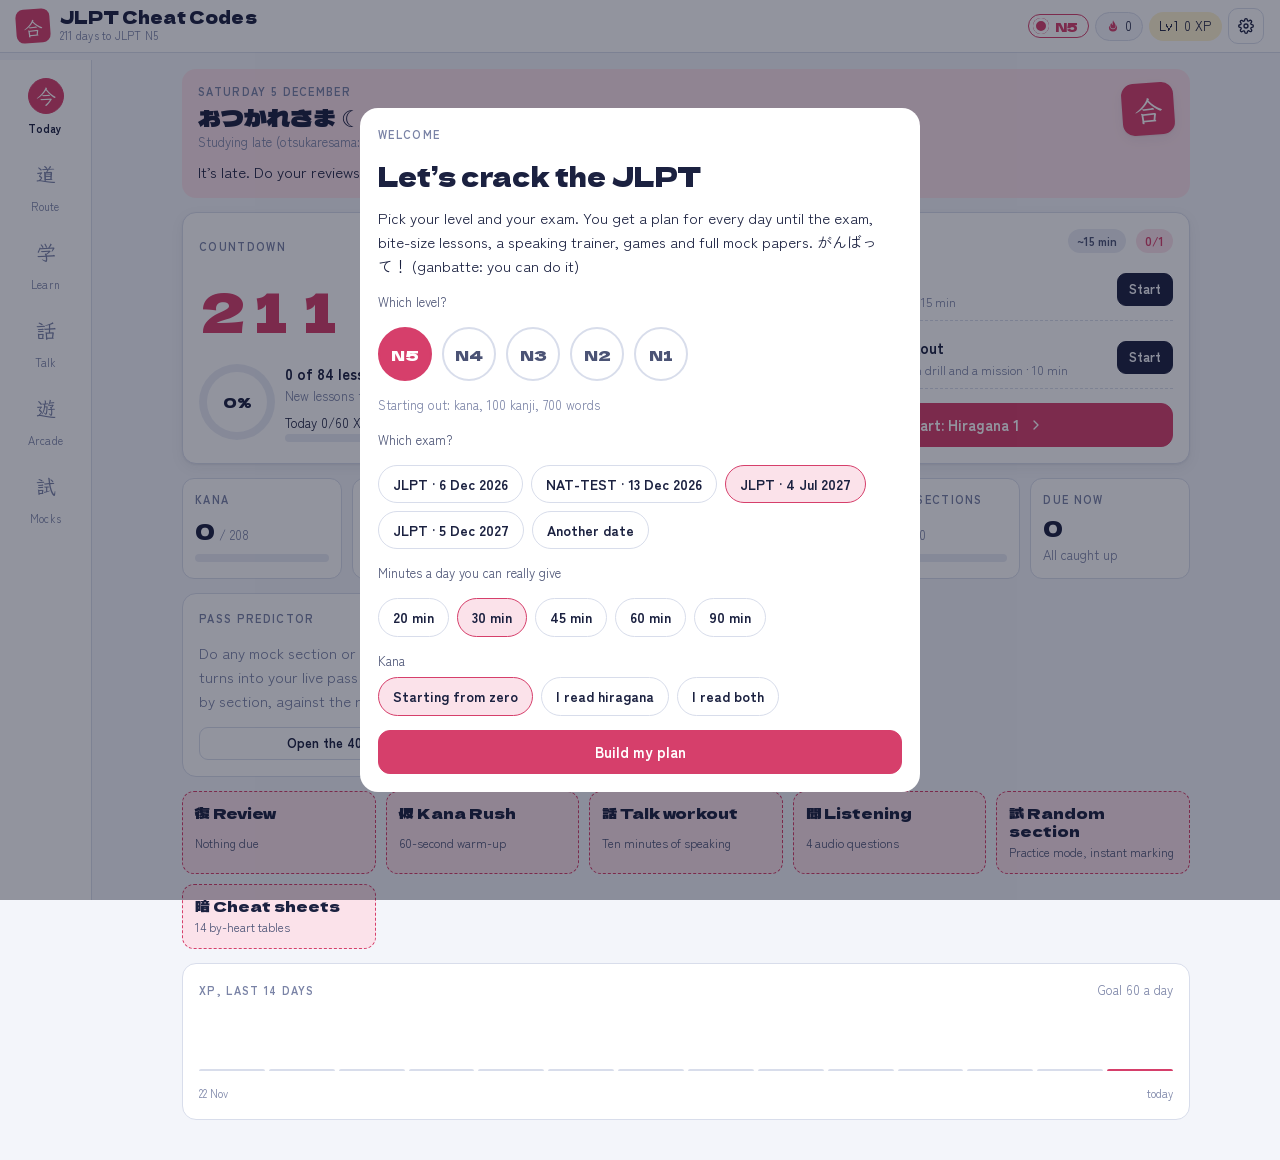
